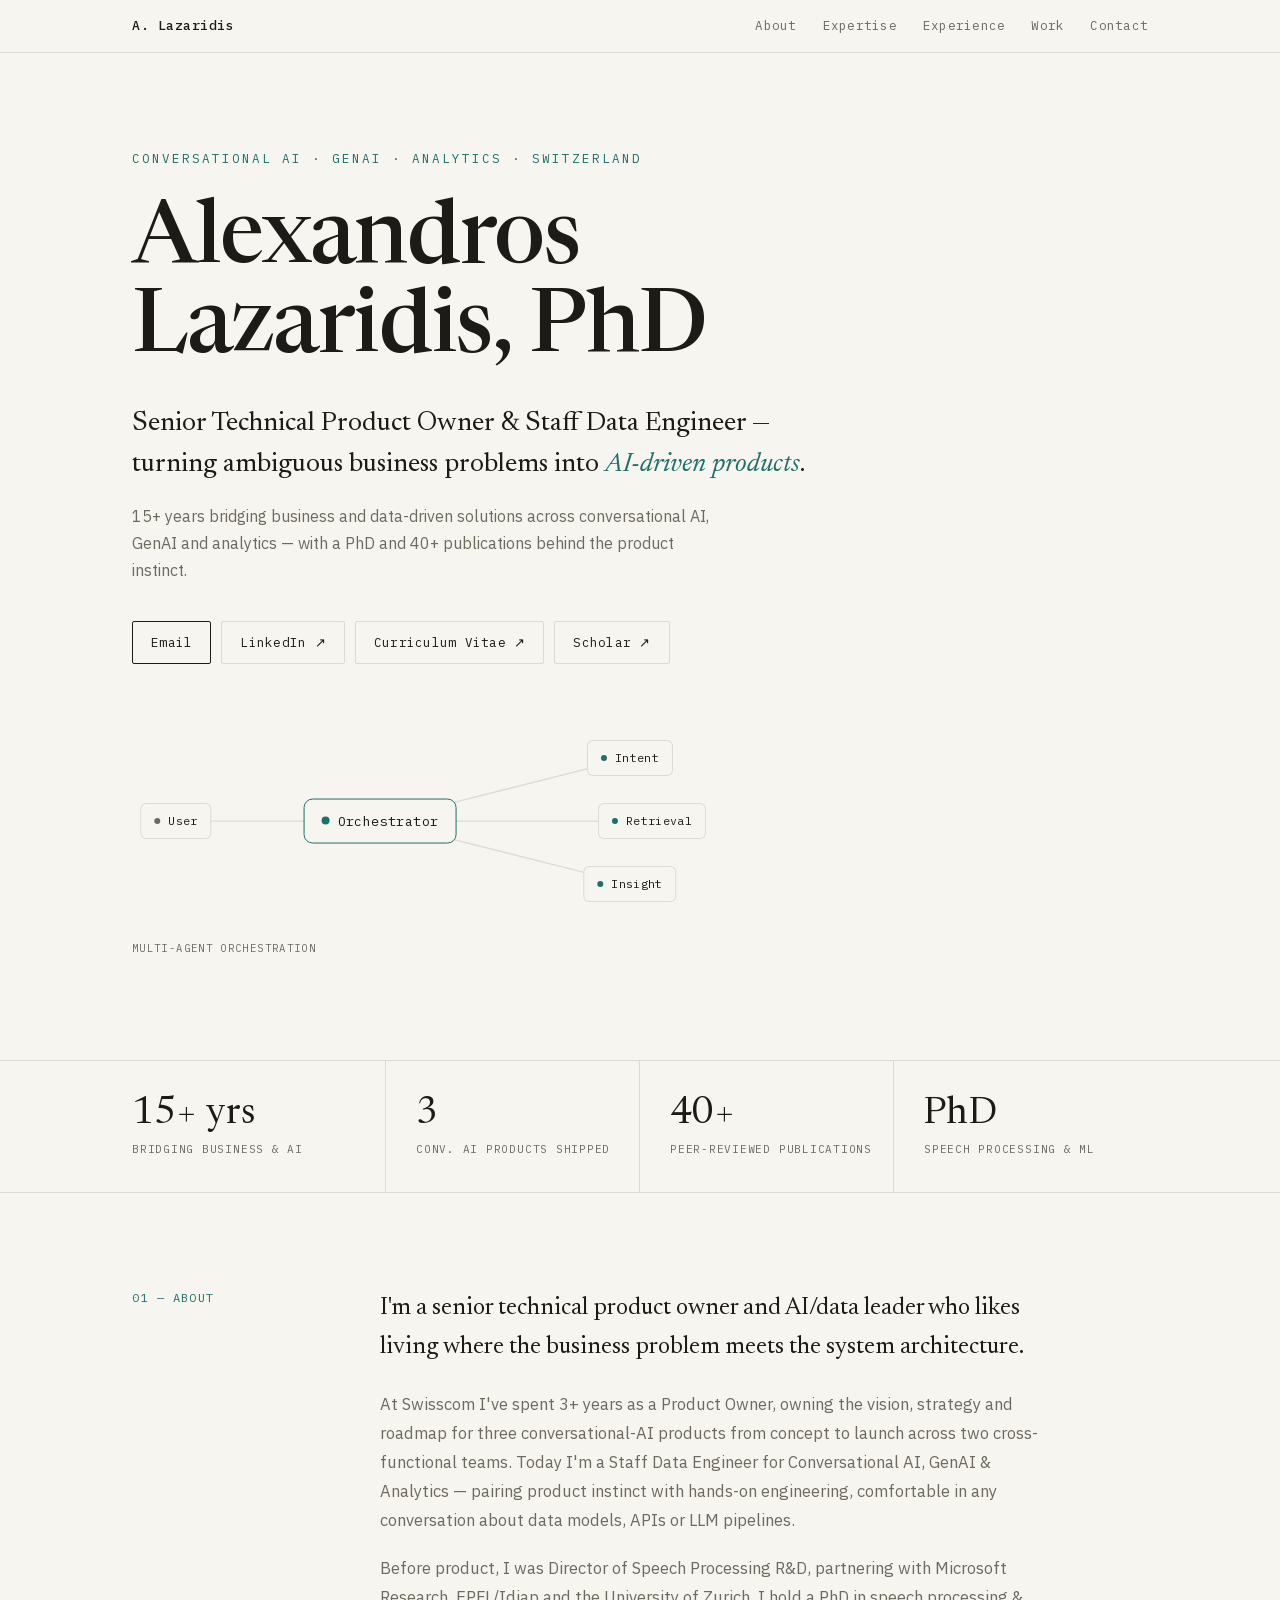
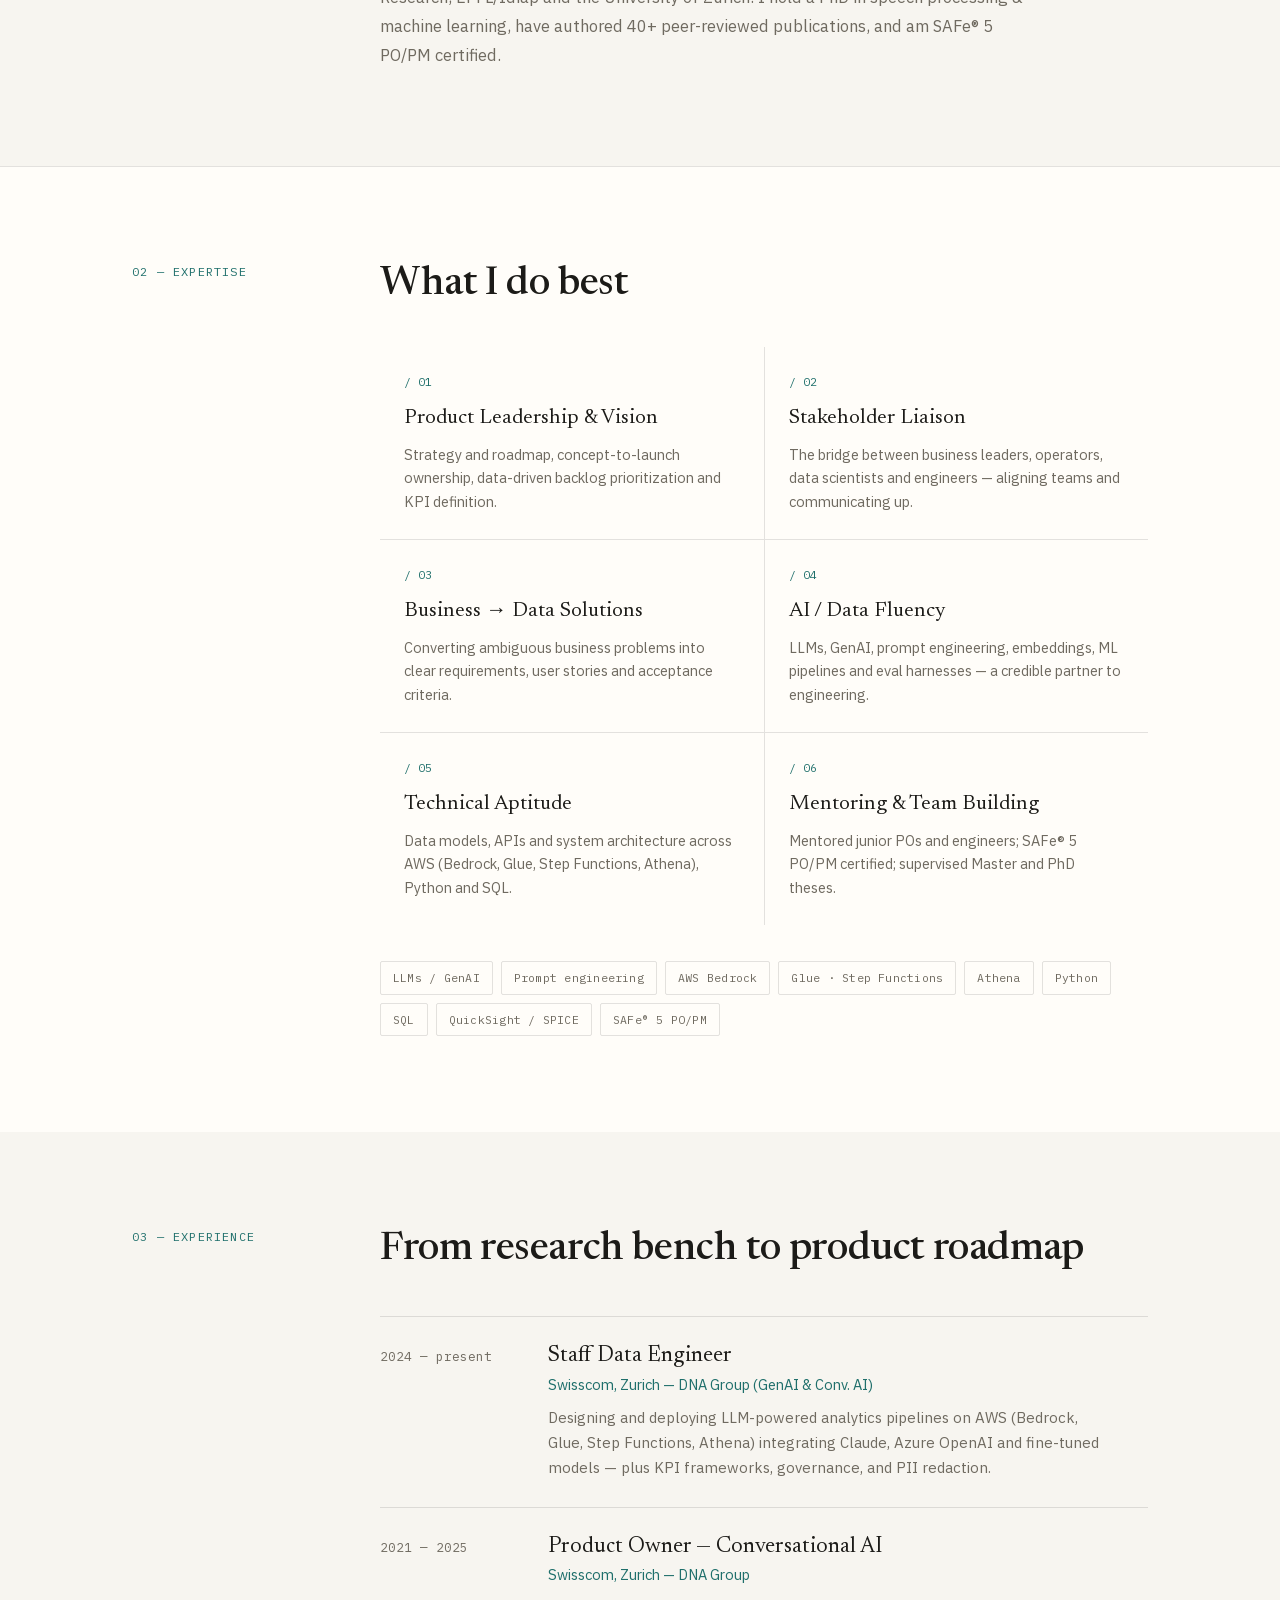
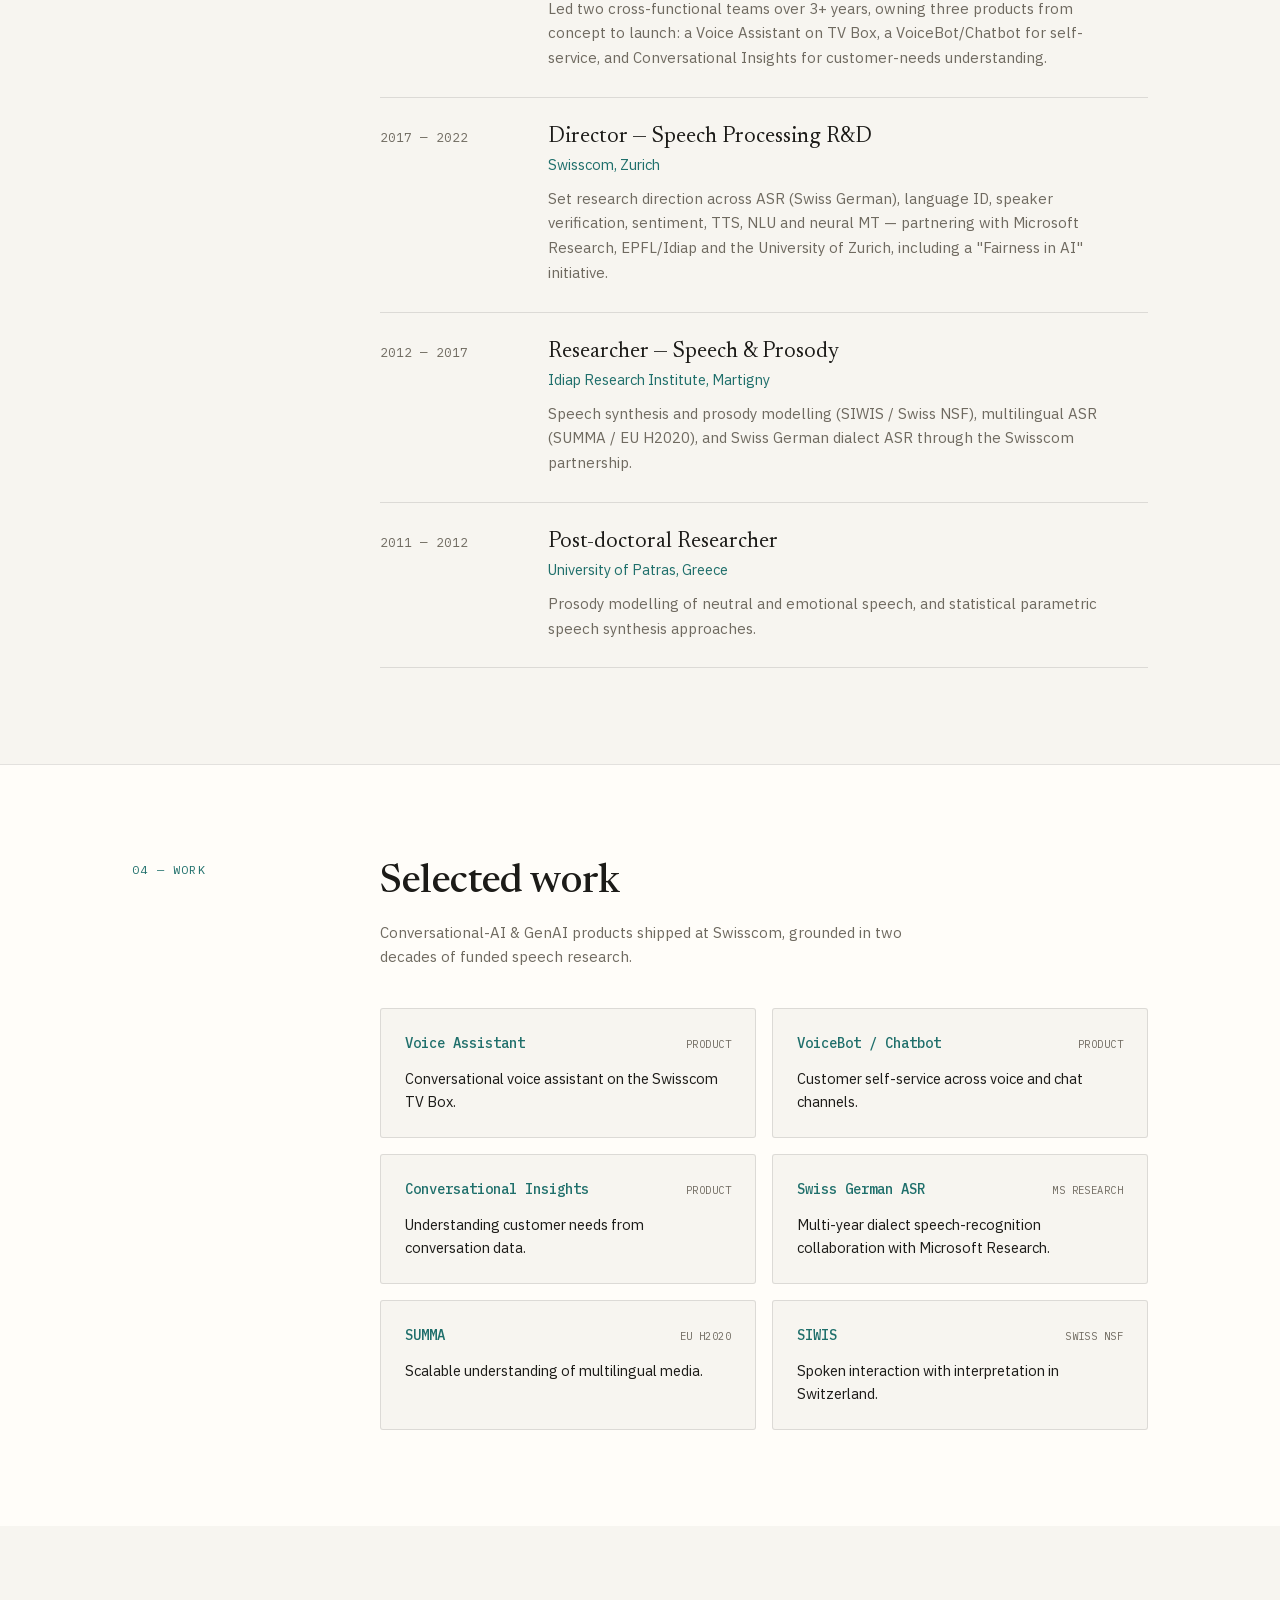
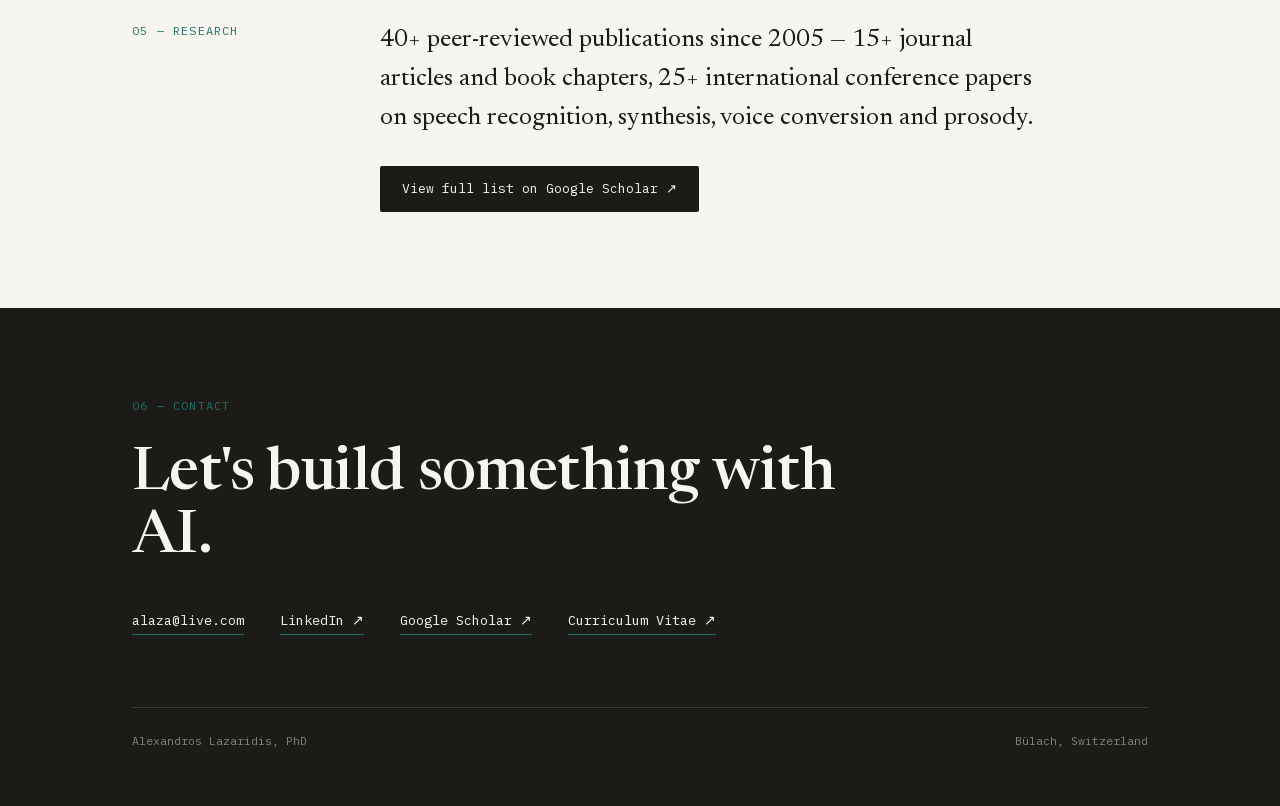
==== index.html @ c79d6fee "mobile version" ====
<!DOCTYPE html>
<html>
<head>
  <meta charset="utf-8">
  <title>Alexandros Lazaridis, PhD</title>
  <style>
    * { margin: 0; padding: 0; box-sizing: border-box; }
    body { background: #f7f5f0; display: flex; align-items: center; justify-content: center; min-height: 100vh; font-family: -apple-system, BlinkMacSystemFont, sans-serif; }
    #__bundler_loading { position: fixed; bottom: 20px; right: 20px; font: 13px/1.4 -apple-system, BlinkMacSystemFont, sans-serif; color: #666; background: #fff; padding: 8px 14px; border-radius: 8px; box-shadow: 0 1px 4px rgba(0,0,0,0.12); z-index: 10000; }
    #__bundler_thumbnail { position: fixed; inset: 0; width: 100%; height: 100%; display: flex; align-items: center; justify-content: center; background: #f7f5f0; z-index: 9999; }
    #__bundler_thumbnail svg { width: 100%; height: 100%; object-fit: contain; }
    #__bundler_placeholder { color: #999; font-size: 14px; }
  </style>
  <noscript>
    <style>#__bundler_loading { display: none; }</style>
    <div style="position:fixed;bottom:12px;left:12px;font:13px/1.4 -apple-system,BlinkMacSystemFont,sans-serif;color:#999;background:rgba(255,255,255,0.9);padding:6px 12px;border-radius:6px;box-shadow:0 1px 4px rgba(0,0,0,0.08);z-index:10000;">
      This page requires JavaScript to display.
    </div>
  </noscript>
</head>
<body>
  <div id="__bundler_thumbnail">
  <svg viewBox="0 0 1200 800" xmlns="http://www.w3.org/2000/svg">
    <rect width="1200" height="800" fill="#f7f5f0"></rect>
    <g stroke="#1f6f6b" stroke-width="6">
      <line x1="600" y1="400" x2="340" y2="400"></line>
      <line x1="600" y1="400" x2="860" y2="250"></line>
      <line x1="600" y1="400" x2="900" y2="400"></line>
      <line x1="600" y1="400" x2="860" y2="550"></line>
    </g>
    <circle cx="340" cy="400" r="26" fill="#6f6a60"></circle>
    <circle cx="860" cy="250" r="26" fill="#1f6f6b"></circle>
    <circle cx="900" cy="400" r="26" fill="#1f6f6b"></circle>
    <circle cx="860" cy="550" r="26" fill="#1f6f6b"></circle>
    <circle cx="600" cy="400" r="54" fill="#1f6f6b"></circle>
    <text x="600" y="700" font-family="Georgia, serif" font-size="86" fill="#1c1b18" text-anchor="middle">AL</text>
  </svg>
</div>
  <div id="__bundler_loading">Unpacking...</div>

  <script>
    
document.addEventListener('DOMContentLoaded', async function() {
  const loading = document.getElementById('__bundler_loading');
  function setStatus(msg) { if (loading) loading.textContent = msg; }

  // Error sink persists across replaceWith since it's on window, not the DOM.
  window.addEventListener('error', function(e) {
    var p = document.body || document.documentElement;
    var d = document.getElementById('__bundler_err') || p.appendChild(document.createElement('div'));
    d.id = '__bundler_err';
    d.style.cssText = 'position:fixed;bottom:12px;left:12px;right:12px;font:12px/1.4 ui-monospace,monospace;background:#2a1215;color:#ff8a80;padding:10px 14px;border-radius:8px;border:1px solid #5c2b2e;z-index:99999;white-space:pre-wrap;max-height:40vh;overflow:auto';
    d.textContent = (d.textContent ? d.textContent + String.fromCharCode(10) : '') +
      '[bundle] ' + (e.message || e.type) +
      (e.filename ? ' (' + e.filename.slice(0, 60) + ':' + e.lineno + ')' : '');
  }, true);

  try {
    const manifestEl = document.querySelector('script[type="__bundler/manifest"]');
    const templateEl = document.querySelector('script[type="__bundler/template"]');
    if (!manifestEl || !templateEl) {
      setStatus('Error: missing bundle data');
      console.error('[bundler] Missing script tags — manifestEl:', !!manifestEl, 'templateEl:', !!templateEl);
      return;
    }

    const manifest = JSON.parse(manifestEl.textContent);
    let template = JSON.parse(templateEl.textContent);

    const uuids = Object.keys(manifest);
    setStatus('Unpacking ' + uuids.length + ' assets...');

    const blobUrls = {};
    await Promise.all(uuids.map(async (uuid) => {
      const entry = manifest[uuid];
      try {
        const binaryStr = atob(entry.data);
        const bytes = new Uint8Array(binaryStr.length);
        for (let i = 0; i < binaryStr.length; i++) bytes[i] = binaryStr.charCodeAt(i);

        let finalBytes = bytes;
        if (entry.compressed) {
          if (typeof DecompressionStream !== 'undefined') {
            const ds = new DecompressionStream('gzip');
            const writer = ds.writable.getWriter();
            const reader = ds.readable.getReader();
            writer.write(bytes);
            writer.close();
            const chunks = [];
            let totalLen = 0;
            while (true) {
              const { done, value } = await reader.read();
              if (done) break;
              chunks.push(value);
              totalLen += value.length;
            }
            finalBytes = new Uint8Array(totalLen);
            let offset = 0;
            for (const chunk of chunks) { finalBytes.set(chunk, offset); offset += chunk.length; }
          } else {
            console.warn('DecompressionStream not available, asset ' + uuid + ' may not render');
          }
        }

        blobUrls[uuid] = URL.createObjectURL(new Blob([finalBytes], { type: entry.mime }));
      } catch (err) {
        console.error('Failed to decode asset ' + uuid + ':', err);
        blobUrls[uuid] = URL.createObjectURL(new Blob([], { type: entry.mime }));
      }
    }));

    const extResEl = document.querySelector('script[type="__bundler/ext_resources"]');
    const extResources = extResEl ? JSON.parse(extResEl.textContent) : [];
    const resourceMap = {};
    for (const entry of extResources) {
      if (blobUrls[entry.uuid]) resourceMap[entry.id] = blobUrls[entry.uuid];
    }

    setStatus('Rendering...');
    for (const uuid of uuids) template = template.split(uuid).join(blobUrls[uuid]);

    // Strip integrity + crossorigin — blob URLs from a file:// document inherit
    // a null origin, so crossorigin forces a CORS fetch that SRI then rejects.
    // The manifest bytes are ours; SRI protects against CDN compromise, not this.
    template = template.replace(/\s+integrity="[^"]*"/gi, '').replace(/\s+crossorigin="[^"]*"/gi, '');

    const resourceScript = '<script>window.__resources = ' +
      JSON.stringify(resourceMap).split('</' + 'script>').join('<\\/' + 'script>') +
      ';</' + 'script>';
    // Inject after <head> so the DOCTYPE stays first; prepending the script
    // would push the parser into quirks mode. DOMParser always emits a <head>
    // (synthesizing one if the source HTML omitted it) but may carry
    // attributes through, so match the full opening tag. slice() rather than
    // replace() keeps us clear of $-pattern substitution in resourceScript.
    const headOpen = template.match(/<head[^>]*>/i);
    if (headOpen) {
      const i = headOpen.index + headOpen[0].length;
      template = template.slice(0, i) + resourceScript + template.slice(i);
    }

    // Parse the template and swap the root element. Scripts inserted via
    // DOMParser/replaceWith are inert per spec — re-create each with
    // createElement so they execute, awaiting onload for src scripts to
    // preserve ordering (React before ReactDOM before Babel before text/babel).
    const doc = new DOMParser().parseFromString(template, 'text/html');
    document.documentElement.replaceWith(doc.documentElement);
    const dead = Array.from(document.scripts);
    for (const old of dead) {
      const s = document.createElement('script');
      for (const a of old.attributes) s.setAttribute(a.name, a.value);
      s.textContent = old.textContent;
      // text/babel scripts with a src: fetch and inline. transformScriptTags
      // does XHR against the src, but blob:null/ from a file:// origin is
      // silently dropped. Inlining makes it a plain inline babel script,
      // which transformScriptTags handles unconditionally.
      if ((s.type === 'text/babel' || s.type === 'text/jsx') && s.src) {
        const r = await fetch(s.src);
        s.textContent = await r.text();
        s.removeAttribute('src');
      }
      const p = s.src ? new Promise(function(r) { s.onload = s.onerror = r; }) : null;
      old.replaceWith(s);
      if (p) await p;
    }
    // Babel standalone auto-transforms type=text/babel on DOMContentLoaded,
    // which fired before we swapped the document. Trigger manually if present.
    if (window.Babel && typeof window.Babel.transformScriptTags === 'function') {
      window.Babel.transformScriptTags();
    }
  } catch (err) {
    setStatus('Error unpacking: ' + err.message);
    console.error('Bundle unpack error:', err);
  }
});

  </script>

  <script type="__bundler/manifest">
{"d9ed7f59-310d-434a-800e-20e61e9903c2":{"mime":"font/woff2","compressed":false,"data":"d09GMgABAAAAABD8AA4AAAAAJagAABCkAAEAAAAAAAAAAAAAAAAAAAAAAAAAAAAAGhYbHhwuBmAAglAREAqzYKkdC4FcAAE2AiQDgzQEIAWDOgeHaxuRHgXs2COwcQCbmJ8D8H+1YE6Ytxm8hmcytk2L2Zamg5Qx2PlMg7S+EGf+YUxHdjARCS+51005MkKSWR6CY/67W7SNkyaSP9I+FlW4NWmDli5+nt/mnwcXi1QRoxALC1GJlhb6AY+0m+kq0u136tK/Hx3ut6v8X7vKtD9vu4PRiTWgrl6Cp0yGCrjRziWRJ55wqpml8vyLpzjTNPn4jWblNO8km+xK8xQHu8jlayHkTSWa0ljpPIAFsOR/10o7fycpp8wHwtRvr2BkjaiazSxlMtk9AJoDgjYFcsC2NYZRAaACQNXnK5xk3YbMUxJ1qKnzNdQOc9V2p8pSgaQ/ZkUBoAmr8gkYYEC+WaAOWfuoMOPtICAOEACrewAcrBycDB+edrogOgDsu9axIWADJDZWJIVsRwHIjVFmYD/vNJpShfiMJ1Ep8RQSGR4OB20AgEuzu+bkYudA7wFhd/8BRQxLfgDbB0hEmgJ6pKDA2ptjpR/[base64]/M+mEqsxQpyBL5uCIBNgs9o6GiGPRcnnp0wRBSNzvpRbnC9lQ1h72P2ykVJHB8WpXTQROzu54Ge/[base64]/m7SXiKBvdtPdKHvnwGFekVoZumw16WXUrcxR4AXC58xpQzv/KPWzLfaFUl0BW7gzdwagKo4pPK1qYKDGFZXCwPLWNCT+/gpqiI9y19x2FjemMzo0HMFTg44Pso555D9LkP9Fy8kdTckdM9iANVZ4j7NcpZzrqwfHaDIhYRWNoNUQsfO0Q4P+QWo1tqrB0dPhlpaGPZtH25Dw9WZxewsdQiZzq/jDQeIe0WS0NNkRfTnudvOnoFPNPQLDlG3FfH1Uxe/wPE7zr3A2fCNGyTc7A//KX3dzygtQasSFUwyUyQcvEyQZCJC7gn8NxTHyYyXAyI7zq4b24jkjqn86s9axQIjzPOdfIxOdmLlaeI/Xm9sPIlDmrtT4GJkRi+pxCfmWz2SZSSYrFDfMC8x8ykZLg4pd/WvRB/rAVTDvUFDYG3j2D5VtZEfAT7c8No4bo65RluhrfHxZscxD4yjeUMKrXGhIQGNhJyTip3qL6q176hlYaMWvUNG3powhEuQMxlviv16imXf8nQpAl6sWfO3qvDT0MTFTg0Gujn+b2jYtekqCUjqymZBYF1y/YAYtLp1JHlZHnGV2jFmLxgSlte+h1hv94pd+H6j7iuZG9XQ7IXFEIrtdDduPRp2dlcgVKy0BjDyEu55NOw+7BdmKNASTfmmGxHYZf7tQocjc0Kg9npDhJJiVnEULo4N1MfNc0oQx1p3i7KR6c0+xMVO9Nnmlx8nYGk76i4SPv7uoe/ovurO4tDTaN8qJ3RPwX+UyA4Vmq671NPuslh7n+FCN/[base64]/vwqGMKgkUqsy5bRp1bjvXYlOCG9+u1uS21RAbDR43YSOIz9A4aPiYjN8bW4N/ejDbYZwv3/LBDW/gC8d5dMbCT4rXrwwNfjY5fDzxLfGt+HsQmXrSGvnLZXVdjliBMDwpetLw9GknUEbV1guV9ZlrAv7Mta7FphY3fq0/kLlmd7WW0u31LEIcFbH89dtLj8H8oqiYRWwcSEn/P9TS/gJxFAWOUm8TrkISVFIrbZnCTD0/88FlTbod2wLkPN3wor4kyeeyInP2z9onuoolZebUrNPFnKUNrbrdIqXgPnnyuVSFrlZV4uAd5G0bFsJmqtxqt7kirmCt2HB/UdFjH2vnPODEciq+oJAVWl6xyz13XEJKrxOGK5P/7WHiB+c+3l6YW2NVmshf6yX0NOHi51MIkfQNAbPkjvA+QZXRwjvHs9hy4FyKq5Z2SsM+HRIsFIX7zc4TXE+mgvTN/c93Jd6bdJkenj1sOnzzYdP1nCVdw2tHrHhGOdvyRCz/4P+ClMnN4m9NXE5gPFJvaKpSNmSsJh4fO73MUjphTyTECbIEMX2q7BMQMxPSzuCyt6+Oo9BHklMOzZehr2xfhWq/[base64]/nFP29hsYDr+DyUDe5JooX+FiWrBJ+CRxI2Wnp44QucyMY6/jCpcGiBJfBL+InxX9dmqeCxJMqjZmqpxp+t5jTUvk68LqTr49r4FVrqrUZiioDKSW+auamjv7Ozo79p/z5L9W65SL672szyjXinvLD/+0HN4B9RI+++ac30DzjoVxE/5Va0GgkDKXuzzMarP5luy0TbvKoU46IOngCYAu8s0AU3vn0K1ko+NMPFeC0KVr2d92hs9gVjV1rBbXi+4Xnjy8ba+YD32zJpbY8NzeAI/3Jo4xe+Jefjd7NR9fMXfDu0H1rh2z8k5BKSuZq5/NWSAfNeSTjYr1w7FEZFRn9N5CH+uAYmzu41/v5ly3IfNjZ94fPhf3xl23qoS8K+Yy0zOPjI+JezX+Ln/B9aNzfMzGZB/JZ54UuK8YVz+MwLM7utuJjSGA/X7zhAaS1Ij2+idm0baTzDSrO/UGpv1BGzX2jLhPld4RJeiFcSnlsgMlTK16pdtV+stAI6T/ZY33L/gB4H/emeJ7+Jw1VFYL7Cg2Qe3/yGs5SpOy3OAbUfKf2OgYZTt7e94v/QCrMN/1DOmHJkkU7ntEk48BeF/c2aBk3gyWP1+qFGtF2zfbc6czv4bnu2la6z1vz0uvZ1nMDbtTAbua81s04Xiiml0qEyr8dcPyLb+clC80P9xBKo0naoDRqvxrCpgCEEw9tRedb+gx0uxZtj23WMfB79vYONCZud8HPeeUr/pUUaYooQLdpVE16dTPo6iUJ8nxZ+y/ODE95Qy8glZAf1Byu3SIYuTfrxzk6Pp/10aw3xhs5am/NxTOelylkTjo9MWC+LOtfJNjWfQX7XSCHej/W8PXeT/WtW01+dGgJmvepbanU/SrdExKj9BycIJwnRiyKm9eQooX5RTbyQJKRL0l891hmxSFivKfccZMYN0HtePP7U4snlQlN6JuedOu7a+Yxprg9f0hvtxZf4uNOM+WvruJPn9i8mtjiBJfFtrt+HmvYFNjf80v65vxlfG9iM/Jt9axu+IJ7JtMELzHqTKQsN1Aq1b9dQQV8s/OadxqnUzijcu+094v6THFLVN3MqxH836R/+KWPDbkPrrlV3TW/SQ/A1dPu7nf3LXuHYl2ZMg/[base64]/Hyr7eDkAa6vLpKJ9Wh92ANTHmcfKwFJyVgekQqMnB5SRF/Pqn2oGcSPxaR2Mk3OmSVmJV778TaNPax0JgIP4E5YEJA9KW2bcJv3ap6OX5/Ylli79HsUeJ9yUCIvLAYkFNECCAOP3sngTxIdrOc4rltbj+pNpgKtD2l5XDlZdcya8tN/zEsfVbYqKAUAo82XDMbhcj1dV342mNDNVv7h48gzgU0W+B/jekTV59/[base64]/BhAAgZ8HEAGmYMBCEqNBFCAIxIQA0VEjAELXBm7x41QqCw9R7uo3hwb+/[base64]/D1n7ATgQEhYQjY5Ew7JCr2FbBwz8mnP/Gh3qr54qXEcIFiQHzfoOWSLEhJ2yoyFNsyAkSNlRkCD8kJAgJGUMT1ciDTRwOBe6olYSIRKEh+TC5ZZBFGSUUJAudOB1dDp0oICfC6ijw+coWODAiIMMISbBQQB3VjwcrWhIuICEmiyhJNAaByS0j1CYYsePEiwEjXoyYsWLHjjPJoe0f8DIEn/+Nog7+T+v0z9Bbl97R2/n3X+mY0MT3jvrdrdHxwYHW8TGsxBQ1mq9614lzCfVwGAAAAA=="},"de267500-4a01-47c5-bea1-df0e9dc7de7a":{"mime":"font/woff2","compressed":false,"data":"d09GMgABAAAAABVkAA4AAAAALuQAABUMAAEAAAAAAAAAAAAAAAAAAAAAAAAAAAAAGl4bgSAcLgZgAIFgERAKwhy0BwuCHgABNgIkA4Q4BCAFgzoHiUobuCVFRoaNA0CC3ylFVHE+Avx/SKCHCHtas1fIcskMHmKsmOTQTd4wxeiRLqySnGa//8K8TIjOJmqdv+5eDv80NhHuUrvkMyMkmf2BtvnvAgtULLQJCxsRMFFJOfKAAxvaxFy2rrJkP/RHp/uZc/A8eXt/7QqSKMqoEgi6JA0owEACw6no9hRLtw4xvzgv/M+1f+8NmHOSedZ2qmizWfhtytvpE7K4NqkFJAssFFGR523mIUwVroiUm/78ogkgADg5V6U2mXPEJAwAPTmzSPhpCqEbaZZMTfnrC0hKwfj931pqd+4nV94Au7yoXBUJBeTrzCzQzG5gN0BwUNi70F4RVVyZnidgV4kobF36fIWxlYHn+7FvomfnnW2mUVPZGLeJ3f/3rkpSA6JZIgUaJTCdIVVCIvSIrTE8pNBVbv0/[base64]/GZWkpcoD7cIBPE4zcVvzqx5kvWq4PhL6fWQ0eTP3/o3bkU2uIL4NZxJ43l9IzHt4XBGbEqGWGzLLQYkssNdc8y80x23yLOLkM6OTWo0+/AB+/QV4eXXoNc1igGwITIQoTrYVsAABsBgDIQoVGvgFjBEAsa5xxKb4aSBaPFCkzsCRDJOrCc1uIy0Ajy0Bw4ci/[base64]/Rzqh06JuHpWY1+91sjfQDDa2QBpf7nkOQGzM9CKxOr9Hf5HM9VUIaIgxv4Zz+9npMNmj9QlsohxozY3iL2fCrFxA49GuZvzjqag/nf6qe0tWAmg64oP2khUZDCYk+aHQXMMTpPNP28YVfxrmicj/GkCkazI3bpk80WjzAylerh/vH6Xxcmo6KrN8WeVnvTzd4kHkq11B6lMrFjttFc8+UmDO7EX2Prtty56pR64RQ5qlei0udUXjgFAYWNYoWIYXWVTEM9myEzK2iUNk47JSudCnWRl03+/0dwdkzBQKWjnQ1WsTIRwnyfhtLMPA00dKBSg+NAkfZus2EVHKer5l0rs4dwkIXxTBBxGJGzrNhQKuSOGbFy90qRo+1sRLyOxwplu2/WYdNlOzv/2a6ivp5/3ubbu9A8d6e1x4IunaWftEx2+j84+ChG9nYqxTzZMHLH5ZKraiB/3mOIz0dpgluadGIQ3BT1alSekiIdxAIb1gCnsDOg/[base64]/5A1JbMYjVhY6PRMUaiyK7iE3q2ENBoUagqehxSbBUTwNv+EopVwo8WoYhQV7iQsbAUWobYZSYiwzj4dFlgrePLOutGZOIpvDWpw0+pvXhs7b/1CFiINSHK75OLFisqcwK1GYZi7G3RrNnjdPzxi34bTMqK4L5huGEU1TZE+v7mUQYikzi6CPhNEh68QEaXwQU9XskPnDU1LQkNO7y9nlggHzDYFB06Jqc/fE0RhnnjncNA4KS6XjtY2YYAaZsMOWQUJnDOKHD+VRLgR6NXwituik0Cp9CTA1MDyNf9YWtikaPZvNuS8SoaQVpF7rbvkgx8Q8T2l5R3+PqLYTpfwybvOhoPwZRMVn/K8lOY8E0/EdW+yCh3r9SOkp3xrB7iKb4UEp4QwVt3Hac5YVfG9nXXm4w5WU4+3N10w+n/m4IRy6eL3G1v5GonLHpUV5QoxC/EIXPg/y0SCACAIo4CbIMl5mi6qumqmcKWZrWexFweInjWNn/FPrHsvaaPnwseBkZNTJ0HoYyoPTKdnZiDTaNKeiFUmZIheNOZRvVdS92GGe7p3LzSLgiiSsCjmUQHJbwTErfxiLjVdpyaCsAxZF5WyNG0wXU4bobyUHDyRqvtyTzCG8uAyUf8HyKcKCqOTAP7tzKjnt2tbytJCnu6RCzTlxJnlDBBdfWiQ57kWvFoeRwviw9ujOo/Bz2TIFjaEVNpidVkLTY5gzWFH9T61Ixhc270jK+CW/va/dkqFR50jYpS3yRNugRpafl8RfC2eteLlzwNm3aflyxALri8UpEidX1aTP1KjTgmnqmpl0tZ5St5BtgONLUiSR92YN03xqwRcKUnqVPa9WleWVStneWrUtt1LXKaN+fbexSJDd1VrAa+EVtM7NESnKqse8LgWI6FUtufVqrkdaz4sLUdtzxSIqt1bObq/MW5rCa113upzR3dEZb5/c/D533roeXjifzmvSqEA3J/sRFpP1SDb6R/Hy4OKgMmrysvIu+Ff9p8SUVrtIIqt9Lz67/[base64]/Wuzv6p/[base64]/4UhmdX2j6tIDAp7p/Dhie9djj/jYYQgGFlaE+Yl7ggYooje2C2rb09fYbeljHGu9sSxtzGZPX3OqBk3h1nYmJR4VMW3tWwtP6WyiUTGTskNb8KHb3+t04n/CfZ4/clZ8slxUflJ8FgrojnlK/9TKtvIGvUnVULG3iW5g8JXZ2zO4riXufmq0knf8aXOZrElXW1e2nmBoGXxV9rFMnnvpANiGR6iR+0QeAQ1Oy/r2PbhjT/P6ji+979ic5Jh9I27baB3reJeCz1oCt24GAjdvcVuCy4QduWiYS0nYRjZnZBbpijKHFn32rWjt5urXqsHjktXL1KR6X/2+q/[base64]/5uAtr0se0de/1/[base64]/57jxy26f+mSXBhu1X05F+TntjjjylfUj52w1MSrjjvYZ6YG/9owsGytrKDCY/aEQx9OTNreia222TCbzgznZX5Mor9rf27arUZ7eaH4np8g6Hw6yGcnPx1krTs7cO+H2iPqbMqKbuRvE1eEXRK67RZnFdInAQxpn1i/In3GfAfIP4jvOimJyWvqeHo47uV39zbbmxvNhhbbaYv3zkl2fxCPq9kfGp7GXmvuZY9e6BKP6V7vHVtsMR9lP31q8BdU/By7mcRs3ao+L+U17ydCnPlDC9OmAKMaHQr3GerZWWSB0JU86I/g9X0vJu7WU6EcH2nxbUfulElq3XHjjz+MweSeiwW/J0Dz+TLWNGWi2WOsouWaBbZ/wGFoqaYun1HiH9h1Gq0rZRpGiefXaJezVzOqbQ9vrEkm8/mZ5dsBGpiPSF59aLD1+/3+/odMKMR7qwWVe8UnmfCqolxomKEgmhN3aslzx14WT1i+9Swe+9uQ8qO8KPrjxQ+y/oRUKnKL7VbI+aF0OMYTflrkEAtrRUqkUWkaqswa5EXX2/aseqEn+ZZIpp9UlW9BVLo9tkqaorw9anMMmlShapR6yE6xkeTBPJqeQ1RMGta1FNpHBz0UoTOuJb2pW3ewvxSjv6dlkwwTVCu6OdpGQVk8MCXv0aiRTsqWlcnoB/E06hPUlqflxENWW+E9f++qJ6Cm8NPLQ0w9iX3Ziu6lMIcNqHwxyR6Irf0TPUFKbBMXA9SI1EjFKzX9PBa77Pa1jfxh9DcwQUa+5etl+Z8NZZRB0jdm/bSKn2qr6bGMcd6t2+2UW1PNhdHN5c+aUdIY7jCobFoCBZh2Qa/HgtSI/+P4GPUfWqAC/G082p6Yb0tU8rqaHiGekYQLY/w8Esa6f93UkEKyiYsIytG3r2C/0DEe0GJX2LCf9FdB+eGjxJ/pKzyGfvuW8wKbnteirqW3bvn2GqmddgStED7BJVy4caGHjDnQhLp5erUoqSXVqnUrNe5NrNX6rfEt8xeUWXjvp61UhW8yCoq8ypfuWTiyhV8QLCEXvY/X5OwDPEapZagRWREnAmL+E2N6aWlsvQCU8LG4ZGEDRzrA5RoWNHaKKPssoz00kazrv9ikKdpNJ//+b/ZtHa81WNt9/U5/gxSxUsHvqq6lNkwNnxEuLOaW71TeATGsIKNxGu8SfKToq1EfKb4LPoTo0eOyMrf8MVowr3KdQ/v1ZisNqPRajetfiJAaKNGEix3QuMnabF7ZWU0fgGfVlb69Oyw+vsn3tfyb37/xH2tj+vAmHS8fvxJzEw8b/oUB47iBJcl66c64fA5+OmNxMYzcG3Vf1Nrz6LJ5Yke+uTKH1ZN1Ow2fDrgjnagLlWcQG34rIj7+acIovHxrV5GstJX0mcT9s+5RZ9tSLCJmPPeQDA83LIm4lLcwEu8LmYOnSjj7Yj1hp1acyA+hel11uNmmMUZdQec13ZAZEnJ4WLnzmFyDojE/XLG5b1FHcbth6nqSHjtatz1BvXGVQJhN8bNIwhe322AmbZ3ZKpyWXXmek0rNXKU2EkcfYXWvTDNbw94E/tH7oZteFX5N9Q3UkeAV3rZ+xJjEvex0QUPlBwIhJpK6pyGB8FvHywuoBKKLBUPlt1tYuX3nviVwfj1BMd6/99d9gAYvyc2FfFbKf3G9v14PGhCwwABDNGi8yC3SQ+rZ0ppRB2NTIADA+gQDTGUKQ+qwesAEiEOkoAFsZBCUyWBY65MpIE22SoUVkDu4FUzkA8rdYbGLoAoFIY9IoNwAMJpeh00muPpAMzl1tJoGNNVyQXQNHj89/nJHkIyjeeDeDoGTMJDMsDKh28DoPJYR2m8eRza9XuByzgAa+iP8lAmKDiIpJecAPkXq4M14gxVoRlB5cARP85GcZAC2LTDHqlBg9ACmzYiWslh7DwoI9EkX68K/REHfQbaZEKdI41UGjItV8d1WabrNpNmdfStx3ToByipNqfTJgY8wfDoa8c89Ad87y3o9HXk2VwL9yQP0K+8c0THbum6iB8vBTJDRr5R/Gshdh5KQn+UhT4D1A+6ZmF6z1I91K79JT4rGMIo0WhHBwQA6qkHcZGnnabui4jEpgH4uM6GQAA+3VZPWK3FnQFEQgEAIOAHauvoUdHyTOn7L1ebS0scRE4dTigU9GVnfTrLkSKGTQtq2iCh0KLMqjpKSCWNIrj0IUdFP+OwUJCFNJ05++VTk5F/69YVNWKKUwqQKXlPOs5QUgklbGy0sJoY2kDhf0smaKkEqtLKj5pUijMtQVKnIKNwOrI2k5/jScW3VJ9BkSDORh7c3/b5JbnZ1bahKOT2b5sUE0cJVim0GQXsJsS9H64BobfKpw04BgC8BflHsDn/wKlXWGxVsbKDCF3Ueo3s/W3+m0Ck+WwCFeONCUyV/RO4QsMTNCxtE2HyiCLGrgB6zH6PDKtRdjOL1+gPVGO2d5eaFQEeQyvRXfN7Jmp6BDkDUoDffIaIwflnJSz8us0R4DbKzm+0lZn8KodQqQr5Vc5xlXOcjDMns1p7/B61236/[base64]/wGyBfOcM9gpF8tPjcY8WnAncwBVV0w3T4XS5LY/tLa/dUVRNN0yH0+W2PLa3vHZBUTXdMB1Ol9vy2N7y2hVF1XTDdDhdbstje8vL2Nb2krIkKbrtcbnLXSlZw2c6nKlQagWdCiIiItJGEYiIiJxRUZ7/p16l9BcXzT5/bsjP1+v/J9JVSv/i9lu3d85sP/n+v52z4ZtY0YqzbFb+iC3AN2gAAA=="},"37b1e347-c5ce-4e85-be5e-2a28dd5e441c":{"mime":"font/woff2","compressed":false,"data":"d09GMgABAAAAAA+gAA4AAAAAL4AAAA9IAAEAAAAAAAAAAAAAAAAAAAAAAAAAAAAAGlIbgnocgVoGYACDDBEQCrogr2ULglAAATYCJAOFHAQgBYM6B40mG/wnRUZtByc1kyhK5aYT/H9J4GSMU45fS1EJ3XVaTW8CzWBCbURMFHRSgj4lzF+DaSwFA4ZVrngK/vDO/Q1jR0O5mt0p7T8sLHRWDf77X9M7b36KsKrAuqyqiEHankjbslCAMtkjcquqZwZQBjnwkGXBE0yIMZEMYMioA7i4K6aE64Exb2R1o+umxMbIhpBMH3JwHbaNGI+2It5VourC3v0TeYKXp6+v53Ao8hKIRiQgEYhAUAKcGdXb/UId5MQmQjf/knYzhTawbizkfBPojWlS4dCbOVWS0/VvYdiiuVhzPNSmEiBlpFdrS7+Yl8qJR58hkfAkolZNS6q5VX+WU4DpuFNxrWNi6G+17y3V/pwcku4cUkBfJf25bMkh5OIPoEMGOGT0JsSAJsQNCDagzP//MV+3Bh3ujKiFWvCu3yL6N0VbVVpkWLR9TMAWndn3+/3S74UYkl0CoxkHRBa17fnv91v/6hggDwAgJASHhAiByMkhZmaIhQUyaBxuo01wkybhpk3D7bMf7rDDcAiQI1UZ/OgfnSXkPK5PkTyi23N4CADxMoNd/agCeCnnwLsHWRJ0B+Y6OgJgXCAbJUAysdBJSQjxsLGhCpETVIEiFBFCXBD9UdEhmBByZhZugC5b7qwgkKoJvIGbQUOGjRg1tlalo51eoezhvG3J2oa5eBODjA9PfBx8/[base64]/MGAUEWJDqOzuVO96qQWCr8HIJH36kZILAh96Z/[base64]/GhfB6enmR8xXX+9ln1uOfFPDvLjHnUF0hq/8SM2ZDN3vuvX5M5B0Z55/PbF5AOZwJpb6sg2ST1VA7Y5w0d0887r7+bOGemEa45aFNSGiA45MIdzSvX1ZtnkfrcrWsVMT8fTL3Ah152kCrt0t2X5DV6hK8vzprixZ2LgGu/fO9VU5xG2s+QeQpoJ+tZoG6UGkoyK2idYUZZPqmq8Dt782rWzkLza8gFJy8cMPLKwJy8FZSHM3c7HnyPLR68fXEkZy5VbCOVXAaoCwbKzJb3j43x0TtjefPABB++NZtjvPSS7X59ZWEJkqeGGcRbvKQddeDRPu1PmXOhRNBbklBga4s/QzrdD6UuW6CcVuBWGIztSj9JO8vEf9mlmaX0jSXRtW3qzgmdMOjquZQXpSvbq9xaDRZeySlVU3ltlUWZbZ4Vu8QYTv6J68w4xlPvvU+m7d3yOH6N3ORYodp9h4G5Tj6BuUY8PtbsBizz56YsSV6jKduoNxv1mU36BAMlNzZtfHXvsjAndObUqUibnDkjCs/affHOi7JpCw5dlMnkRiZcNGXCoCLw3K1j+HZ4cOJRbQhe0Dh3k1GfmTtJgTyDsQEMYZjQyZqzjfqSMlHPobGZlJbE0VItkEzRGn2le/NSsAbtBiz9jHmyK8PMW6ePXbhNZK9XsknYXg566XuKdVvyxGClr1zvFlRIiUpS/4/ej5clYQlY31Mc2nEI/hQ+qKGxsqOSCs3FWZn1ee0t0Yn/VvAUWZRxu4fnnwNmjaVFnpnpfnHisJJUnr4lMyVA6iFbDyeLiUizxdxoHxqywQPURQlKR+hG5aIleRI6henyJVHKpdJLXiaAsp/pYkT2z/I3S6VP/gjAyYQSf3W6d6VK7VOlSjf4x8ZQ/opUcWm8dEDgs2rDCb+YnPBER1VjauF3vDs31PswZKRPRmYa5LT73uFz+Hd8X89PRDr7nFrmg/PamxBMxhn8leniSrVKXOUCpY2jaVUqtbgyW6xWU1hAZVMveo3neeB4MWG1Bi67hRW1ZTk6VYZKqxR8L54S1uoIHXzCdcsv0c3u+SZX25Vof/8f2bCQ+5i4UeEn8mf/oBjnbq29iWu5a4XuLZic57NMv8vPyv+7KQsozfmY85qL530gmEwujVCUisYNetGEAUqbTNMm9AbR+GFJmUFTpRwq1hrD0ZdOBZ2C+hhr7B2wPhy9dTSaVrDbEhlp2e2uH32Umsxn28LyDNKMDBsA1H75k4C5/9lRXnWNOkAYDlxQ2XUfd9jzntCnB0TpzS31DbZRH6UvryfWz6hmlLnKNFXaj3Pb4gT7/uV1Oj28/7VPoNao49LirhPtfKi9qt37z3JxRj2TrktPUaeUfwVqNWj2YyeRrXrlqJRfJGvQbkC5cRs0hWCFqfWkfFeC2W7CsQidea+jNmffstYMqCnQJeuC7gz1Xzh3zr7j0J0bmRRla2xupGxU9U/syXYG+D0Vjkk9vxewo2Gdy03eh9kUoqhszfj371d/KWtaM2qFY1Ku6fGXtiph4b/6mG7c/b9nfP7g610XGutWsOcDu9mcc983dR5IcCwcfCDQCuBdg3iGx+bNiF/L7iXXg6jMeOpUpg84f3UDT454WPP/li3v2nrovBtNILhIZsmlav1TLou867mcLm/R5RT/WirXAsX/t0iXJX97c/98Yl0HnA1+JciU9dSX1/yywGb39rbbCn7ZOVzX5dVDp06leb8lEtBVN9yZrKa8vmdmJQOulaCrVv0RZbNWoo7r8LrRHszPyvh6PUA+z6DuIjfbsg4dAUZV3VIabbCytTMhk3+0WSbvtnVYaL/rBY4mQu3XQYNt8OKBlaqN5XGW2eVxokArkB2csXPEaF9hwX3bLONALRZgkuOwopj9Jekk/4p7Z43662fAS17Z1nnkGo+fObrx+v+1NI2ju2j467aP71+voVF+W3wh/d/UwwExeuZ6wYYbwluGx9adn9Fq7o1cj1q7aWm500vJJvBnM2FM+lxMCggA6DDwZ6C6YMA4EoGRx/wToVRcQyavy69X8ob85pjj6pft8hZMMZG7iAURham76NCJMeo269QnwGLU2TXSJKaYBpELqYFCQcJ0vggBXSsbAu6lDAwDfTWk2a6o2NxOr6tW2rydlLdgihkqG4i6MY3CFyun0GukhuHvk8dEF7tAvHFdGKDrTUJ0WlcKu0yd5i5P+3ffSAq7ZPJMfg/kvfkDMce1Uz4oH8IRZsqzkco/fRcdttIYdQd06jwthkaalA/hCJPIhqCuDKc1CvIsvswSZrEd5hQDO2pIxbYcay2nBUtmySyZBbcU6Zs2dWUtucsWv0W2+C15ttTPltlldur9yNT5Xy660YNe0fco4v+l/rX8Fi9/02ZjGn3R26c7q8mVo1EcmpfG3fGzHWgF7gG+pQ2WnCW05gEV96HhxR7iuDSWxGLYKtOqzxJ5iVboHfmAQtxHI5b76PduI8CSXUzP/PwR9a1wcpWn2mitPS2JWW5WxKcUESKKnNVr7Z8KoJEq3A/WiJOOpWrTGp6WxpzVkeQrosVJT0sjLqoGWv10QyyRE+0OLArh4yWe0VqxHyDiaD4ciIYslmLiLXfBnG4D8HCHGKkuIRpqvBBaohV6zUEWIJZC8ZYTmNNtAB7uiEdI0LFEz+BcgkLvRr9GoiBaAw4x0Ls5RFtyktkapRRkK6To8i/BDg0x0nvRr5EoiNaAIx6AqynD4bbC82twfIqReEnVnOrFtKsfez9MkxqZ7tnMCmCdyOUp1wn7joAA8uQcjXlso1D5n5WN/xrwovRlAN62et5K///LEa0PZoBsGAAM/LyzQFeW8//rgPS2JrsEyZlSSUlm0nDjGK2mWBKTiShKIB1xqeh0pCK7AqQ8kQbZIByvERMjNSvDqa7G2GIntpj44zJlQ5GlMDESsjKcqg5j49IYbaNDtIuW6XZh02AQr6J2aqJZmqKz9NxvolWo3loOpP8PlJdXpauV5nSejUewEsB17MdI1r/[base64]/MiGiJFDuDyuqphumZTucLrcH9CIohhMklU2jM5gsNofL4wuEIrFEKpMrlCq1RqvTG4wms8VqszucLrfHC4ZAYXAEEgWgMVgcnkAkkSlUGp3BZLE5XB5fIBSJJVKZXKHM9eVlYkfDyfer1BqtTm8wmswWq83ucLrcHq/PDyDChDIupNJGcF+QHzg3785PL0xy78ueYutgvnisP2v/RhItUWBu8pwCAXNFnUWAgnGd5wwcgps8r0DAIOA6GNi/9qfVGhxwYMquu+vjQnKYtCSyOwfNaRwEhA3AIFzlRVFV8F7EWdl7Vo5BWhIpR8UBnHjXCvj/6pe89rNyrzFg9wMYFBESGBQcHB4SuoOFsHxc568DNCx7xRGQwKDgbHGNht62wM8esz4sKDwiMDA0KDgkeD8JA/8AGhgWHnEODhPIRboUOvGdmY+Z1eaCQ4MAu6ZKWXFnd8yX79f6GSS0BWzYXa/HwWDGeyur/frXwQtEhgye+dovozHvj/5RrBQd3H1VFb1cDcLn/6BBsgsS2qKjfhXObL3WYMAW02ifmkMjGUnRuiatuFy55iceSToRL6o2IPleIqt8sxWdDCWCHafdlM4HEwJfy6Q+TmuN1FgqSGJRwVauwBa7C3EAAA=="},"8a905ce6-4848-487f-aaf7-ccab9e4b6c8a":{"mime":"font/woff2","compressed":false,"data":"[base64]/jQDDenkqI+JWP/WqVEGL44mJ98CtN8K4PffA9cTzmHdsBbSB0F+mkyCssOSYf8KJI4Yfhi/CWzN/aDPyW/aMQY9y2AhJZuF7fr//rZl9vrnhHkUsQ4gk0RyoJolI493zA7/N/0MZXAMrQRyIhShpgNRFUq96wQrM2tpY199cunR7C1cufO79+VxFv9paJ0bsbvREgQRikaSacPzz/u28/QUUWqRpxm1B4GFu1/9aK//v6aP3umvcVWSEBRbyAHuml+eAt3yAeitux16YVCxLUlFARgScY8h5maEmqzaIR4j/o7X2Mic7tzMrb+KIRq9eSSQylZRJkdgZOCfawZfVJ4gd/kljAyboNbJNtDRaolVKcJ+I/t9MX1sWD4NH6ssBERylf//4njgXEE6nsMvoz8ttH1qdGeNMhkooiVNbZkupPLouTI+MLXD9X4bJcATkXSduD6VamiFEYxr8DK7eQr3yPik4LfA22n/p7G2le7sf2AGgKlw/f4QuQEWZcm9Xa9BKRzLQ3Acky/[base64]/[base64]/JACpKd3tH43/Vvs8teBxw+Nz1yhu/gmXTV7FOs4GIKolX6/CuxiCo8gNJn7d3W7xt8nUdHFHiOocnWSR4IgDoGN+K3XgegbRLI5EoDv67DdrwfPHpCj+ADmVuCR6KXCgKF0oCpYZLgtGhGBB2KAcOEFP3/BIaTQpRGkEqGk6QzZdNlUlgYsmh65bDlceQDuAr5inmKBKxCJSKlEuViZUAppMRksALVUnpGRxtYM28SGTmn3C61SXx1bqvdUPho3VK5o/HU4oXdK7/HB5/3XuM1pJ9gBalPhhxxK/31Hho8NnlktIocRKkmLGKHbJAV+GnzxOyZ1Wunlw5vXN66EQgqqabRltMAoD7A2+AbaPgDWn5Q/hGkNwDwcnlhgqpPo0qfu6fFWVRkxNLLVAajEKLyrppZ5Bw4tMbYliDMrhIVPncV5IMVjAWKtwOV2/2Ud9vAHF2UnyZuoYXZif62ihY3jzRGYQY79vPGHi6Uu3G4l1JlY+lhrBVpS7xgyjBm4pyYxzPaog81gbIrZZJdGU8y9v2slSjrQbKD3jQPsEV/k6zNWYinSy64NSm2TQS/WE5hGXHJeFoIYyFjV1SkCpYYBHPANgPFvBB5vjH58bBcAA3ElSLFoRIHjmWJ8slruq5PK1lgZqDxPC8dZ7DVIHWK2QNA4cISWXD3B55y3+kl/fwRv9exN8O5FTj8fRV7vc+uTqyITAaZRIayVic8PVhXUyBJF16A7Rx2i0qLsnbcGjTQu+23h994QkOkJUrfxr8NQazVYnUKqdWpnXCXy/ZsqCgVmCpLetvM7H0g6d3Tb68vBcK9b5k1Vm+zemcgrsC6zzqL14HZn/6U1DmnwB7Ccz1OYY++K6UXIvvGCQ1ggbySJZq1V3O1ftnm5XGUesG1vDnIE75CurIZqd6vK1j36iI61ecZt2O5CxG8MlVUfi7weMk9zhyRgXcMHgeiCWRtUWNw8SxiREKT2gqAaU0jUG8pbtspzAVQ4XWy2rK0r0R/2jvMoBQ+eXUs52mK+zP88LxPguicM7m62m9Zjaf/[base64]/M/nzSHb86AmVnmnZx/tqntco1zwbSQA2cU3EaSQOwyo5ZmsF7+vEwiOSXRhfnv8k2IuOTCjgg8LSNh0XC6vN+HOY3HLgds6J6pW64u97KTWFS35/riHQU40Zvcmcg1fBfbe7KroLR1bvpWPtwFeVOnyaC8vZs82IgjlppPJ2ZaG0TIrgF53A32Ct+HQJVXahvFzqI7HzQalHNKjMQ6XHPFrt8sICZeHKS14f99ieuy9nW8f63VaPn0jnB6jyWb2czyHsM214S0xbyJs5AkAhlmWVYeH0cAQi7Hh7b1KYHf21nqh3CgJ/GehQmtkpP61HpuZ1g19+t7LbvJmq7m8ZvgmjEr9FN9UJkUGY0bLNBgbNMvC7QoDHj5h8OiRIg2CS/dC1v2dt67S9KHbWI4Pt1Kpm/nyesqpOiLnQ4iT9VMP93zbBnLp2uyY4K9zdALKh6tT5WXrdZZ1/xyowfro08GyrlpJq5htd4MnXqb0wNEs5S4GUbsBfSyhpnDOLF7U+jZM+Djyx6qxvlie7TZv2dkec6Q22/TdjV+iaosJdgNFrei2/BVDeZ+wo5Gwl5drRNr1q8mYGFSRwElH+MRKxyQ3xEG7GzdwdfJEo+ecpbkTbSlOLIJ2sxDuMEzwsELREpJCzfOd83+RsvHUdpC2yDdOVh0jxO5cLkweHTWhs2LRhEKwsWLdzE29rU4BmY28TXA6YjDrkZ14Ro0Y1rvUmrnAEPq8drj5jrg/Wss+vNG50hqdzqifVsVxTf53v7wIA+O9/+ivbd5rMGHdY7k8s2k8F32DClzto2Hwf1oB+WQ7jaPhIIeC1+0eAWU1HFUWUC+7Ec/dA89HWiJ3O8GbyMtk446KnbENfk+5BjDQSMIUnbntCi8NDc5AUul2qo8g9Zp37qWff1WqiJtC0hRKx2i7hqMD5q9BhQ8MQ9bPNq+x6LehzHrouHcB0a2fXhQasPDMjx37Wx82jP9H2RtJPwsdhlgr3vQrTTz38xPxu66xOXb4et4fDd7Aylhz/Pmwc9upH5UNpGrVGDsE0xJNa43GZMnbtCACMrKHZ+JFLwouL5a56c7UDVYMI80/x6mYLDoKzY5cXDimjfmevhRa0XSDu210CytidwBRJCTU+1Lc7Tchjo4/LD+lirM9haDvqhiXJ9vQgxDJeu8C9ZNLuvjNHGvPBv0DcxCLgmdDTIXeaGipOYZ/BhjjZghHpFrw/fyeWQ7F61l6JpNGl2WmjK4WmPbjcjk+NwsTmTpb5Y2LazE8IUdrStJnJxO9iIJ16CIMbrHLp5mUl/PKVGZ7FtBjSVG62wi6mRqyXWrYoERCd/TPL0sJOitL19wz6tjmN2lM+bK5K6Bf2hu37rQdLlWtnq/8NcdVt6YWsN0pX9dlJH39O4qWAY/uR0xi0zN6nW38aCDLO22iyx3IzLeGKJN9+JxT/MSfv3NRs2dW5nKx4/EqU1I7u7Jm6uxzEID8zFdCjtpM7tL1XNgMctp6Ok7T9OZ1zKZJiBARUie4oslvYMchoSUc28WhiZQn0z1bceS1rfm7f3+/do1s42qRdX1O9HW+s/gi90jB/6RDKxU//owFve7228dS606D/8+4enVqfDAfcv/uGyefR/dOUExU0dTkx9kq7TVphG1/Fjv8ULFIMxGUN1/n+H5LzPSfPXnh4lonMzj7ubP2sVIWwPzix4mW4PVZ8Kqub//ctsYv7q1oQF8sLV/X7DcZrmPl/N/mE/f5vGiGsyu0OB/GeYgDFxLe6mR/PAUw+kiMTCjkcDrVIp3RqvMbPEhjwF/s8teTgvuCwrlJnJDM0aM0qgioqdYS1UgQCRZLJkmqBiqYxplWosLKEAZ8Ur6Tlidps3M2v21m+a4eXXba1Spt4JGju7gmnLQZhJWhR4ccmT9VNaaxSysKMTHLIbfTlJ48mfBKniED9Fss4nMu6AfeAhZoGmJfhQgCI0xF8h0/tEOjbu3bsy/5qj10NWU0mWXq+ku8v2C6KZWGKyxhTWn5YwkxvAnZGQMGbYj2Mh4lrVp0F4eK88P5gcUOnRJiZP1k8/yqnhN46YGijC8yFqagodYaQWleUbMGmSVJ3gfU9s9inDoOIZdo2che9YW3zjzMdY62kkE/sdgxTVgdwDanIXHyeHoZiM4Y9eHIQjIgsrQUMvlknp1oTMEtErWKUyevE0QrUqNQXX412F6tPTB4yqFZNWqF9NoQxlqlEtVoTiKYpHp9U9EI2ktojm52syQmUJxjCu+9v131wxZNMHWXBYyOsxBtdITVm4hjdna3E8UyoP5bw1sSM23f/gqprGpAMaL1II9DvVHb5q35mmg+/U7ybxrsKWdMkvGvctw8gYBJCS4o7aZxzNzCiYv1vRZFJFao9dek8FXCVhI2/Arq8KMKrHxc6/9D3Ncss4SDYOgtlkbFKqOzFuhhqexJ387BbLuHGk/iLsC+2LsAugRDomHenp0XdpBw/18fM8l8SYMc5pgJGOtVY2VWKt6YwBp3EzkhjnPfxQH8g/MtjR2rNrFz+NOwb/0OJ4c1VNFd6MV3Mgu2+3Lvtdsi75U7YOfs+lTB1tjB7VVHdo54HxR9qjk3zCPXckMWZUOF2h48mtlTVCZ0vKxnC1IVWhXap6kpUM+xNoUrwPF9AEtA7AVbsFu1V77hZ4dIQSEZBUZPCNxMrTnPUpNDX57PqAWJkc3TWkAwezdfRj+W2qIeU0X/ha+on1c2kxjOvDGw062GiwNRr7xn44XASEI/IcXnyO33SL2W+GZqslp1MzzJYzh0tK1IYtyqHhwiYBzZyzKGy2GrOgSUjDX/qwG+/7VVRaWWDOKE233RuZvz20vlsj3BwtiN4s3AYQiuSPVZcOTMmOTjSmoIn8lUmIyYGjDl7iH1TYWlSNN4mZG0+kRimSDPEJUXN0DnoHDhq8IYBZ1FYL5oZGvPGNjq2DTUc28SkpK2ujo2tXUlL4m/CFyU7NXJOFnZTEbGTrRSUvhGzREYP/Qqerdjk789uIXck2Ed2x33i8y47OGoiuf3cXWnvxdWTLuiGST1fbFTjfDHNYE3Q3DXNZa8Hu1LxB+eBjzePwdJsHcgRLzTd63+16Tcm7J+eI3PV1JUFokjnVWr2zNCtSfTIsonzfkn7i897ow/QSzbBCqZ6qcuHHQuDUa2mfj1BVfV5LpvbHH0LU1+l/FIEjhtP/PgchhPrvLKRR5rRovHB987LMfdneSK2MWkJ1/NxArZA5TJrOU1NUATMqnGIZZ+9/UQUeubJyXgm1TMb6hyJO4vgLmAmKxcre3Moa/l93IupSwPdSZSSqKlFYWd3WZEWswuLBpZtOWQJFWIWM+P6wPiJWaVSY3FW8h4qz1kMevYqDrR/aKR0Q+nXWN80nRR3F/C58asWTaSqiaqS2ModneAm0QHTf5NyUwmx1ZAaWcclmkD2qIcip5GrMeebImrBomSLe51fh5zP3XHxWeSNpfwo/fhw5zx3wSTBqU+PSIifkPo9Qhs7kP+JyuY/4YW8h82uiQko0xykkNm8MxI8c4kfddBESRRzRLFUk2n6dIl9KC2uekqIT6kwUnW/EhJsGg2zjK9xj4s+IILLpU4yfzgX1Cu2a3bcxVO1F2L2aYoqMjUER7yZ6mCfAqktksyYkxlxQV1FZUGeO0YSYybM6pZ0JxgRUij42toi813wN8hjrEfR1jbdMJROhIpVs+YD6gBoO40laVMvFuaLrkQW3Im+jVx5ryu5pJGC5fce8d64cnSvP2Ux977WOpXu9/2w62JJmFivEGP9XLv0nOcNEU6sUsfZuCBKzj1WoaOoMU/J6KzI9K2qt02PcGV8zLyprOoLBFbKRbtw1Z8+kw+22jrcupYluTZ2t18dNUwVcJF3kef1RKvHJE6pSWRJ7uF3KEqf/zaOG/73W3SxqMoXWrkr1VGtzUgVt7IfyYxCFROn9eH5Kjt/W9nzF4oUWUpCifmKVq+imhK0JeCrfVRYiCtd4+R8N8WzLLVIse9RGXdPd+73iFIkJoUbmKubCeh7cstcFJf02w9PdGppLSaJb/eG1lDnLVQGXNcMl4v88gp7Qx89QBU7OkefHd61InP5PpIKxS5mL1bIqayCiBf2FXl93E795Y7pLYekDZiu6U6wWSjgoS6/kRu9E/0X/T5GIp7ah48iKlDzU8WkIrPpSHIm2Kmc+zkP8UC+OQuXAzbshCFMx7nmbhWlyRl1iWiFXPh+uTZ+Bz0hH03P4bkh5XlRaXVhYVl60MOcZ+vT5IuEmnoy3SbgIEtFGWWNJXwnK57tu7HBSNiqL09BIF3QmbYiXavMGQbNsyc/Fwt28EF6XcHHY+ji5QBQqDL/[base64]/bAR6lI02Zq47HK2VbO65fGbO+VPZ2yTg2mUcgUhbHbb0HFRe4rjrpB4Lr0ubvAzJJqmMUyKdMqRS3sUOsC6hc8RIaKHURTEeycqG8hl8WIv3YBHo/AbKcmcVYEt2gGS+A3a8p8hjhQXKiQKTSYplPWuSd2uZxKVd+kPjX12G71YbhzsdMSo9UX3CY9D0SFBvd70jz7gw9fK1SQMDKWMvXlLMwiECnijxOnym7W4XbvxKVTf6hJ6vTZNbwNvkOFGVswMkYhP+du7y6+ceVjtDXk6nd/ZbSqjUgLh1z12fwv/Oq+ItJbxszP8viHhbB36o+BK+54zVpb35Qv1OlNPtmiKG3SiCSfkzLjwAUZqklwLv27OqqYx28DFYmL8wsEv+YSn6lszzROpZq5YPB3LMLjsxu2xUV8P/SFF0Pf7sqcc9nTbQHNadny/Q5KFdkqkER611xfm55H7GCy3AOKGB70Z+MhTbV70mH14apG9tulvpS7DjgIDqdiwYNNrpXVzo0HT9HcXbJd+9/AFFl21cnoEzr62/oFzP/LK76dHB+Dy9MK9I6+09iel7DCEfkNSfApbixeqeUZWFq0mDIlPr2yvUP4hSPJ6LZ/1qBrfmxDvwW2ltXPaIDSFEyOhfUHkZ31Hzqpkifz5fNt4ToSSBavx1sdx92lnguDBDRz7d9cjyPzhPdRhqdldHaOKj86Ptd3Gr6z5Wi7NqzL4IILqRKqcIgZusLM6Ww0ck0L3kLj8vmkbPAZHbQOSFeGnMVF3mW1MHzkZxRdPzXFn5dWm+qsT3fnk8/vDZKpUP17DF+Jg9d65xQftF1NGZ58VY2e40MDYH1jP2htdUYHQ9/Q72r6tPAPybYpEI7k1HNT9seXrvVuTw1Gk9ntp3J7HnejmNnjvnaxkoJD0fiqzPhUXjo/GHXCdxrb/17IskrmOuUR7nEZEV/ckPTtfVxbp8DNT8CKVHKVIiaSPcq85upK8uLNPS87cidt21WyldBQYS1uqCmKzeH8XFQnZ7BFI+JR4hFxvmnnLV4jDuYUDMd2yXc9CYGr3jyZtxnE1u64NN7wN7q4d7Fo+fJiKRke6LY4pMq/nuba4WK6b/[base64]/1C/rM7+PXXwg+21Ka/HNKHatkjXp5La1pvxpaPgZ1NmVZaa+iXAnLKRu0dDbrtcqOO7nTc8NvNC9e2NDWRo+N2XjCV6T1say1Hg/DtNpYmhtPYbjDWW+3NWT/ZjV7pTl2XoZI+xrvgOug03u0O/7mP2/If+TeH7F8y3qnHs+5xrfMmAsWX7TfUoW9Oz033nmobUO/a0vHOKapuk+1eGGwyT4o4OFWXHe2wtT1e4tJhz94KkQ0EGGAD++8cBwM+UDQTEDJyxMEGAqWzTcTBBIBtZ/sXGGzwD9TtxrcFj1Rw0FrmkjpDJjgYUJDbzLm6/QS2hGj4HEBReQYEEKJWPvAegDPh/vKEm7+WWgg2OknmJJIdRpaDivkJDl4AqAMRRyQkkdxBgpNPI4BDLJmhaTvrFzgB7tQZvjw0g8gUBy8M/Dauo7AleOEOTIMh2KWOx0V3mWDjCQ2uxILLTiPhv6u4ew+H+1DKLcHCAZa5d04wWGMBMVjdjJ6IB8pjjRUgeDbTb8GrM0PBGiMI8O7M2FAVduBwAmj5MJSFlG+KDdYYsQAf/Jopsv0FwZkKWC9K/36gDZySRLKg69UBYeavbisQMT0kE6pdWgDdawBrLEHACSDCQD7RkjvMIchH/4A1UZIZOsC0NbgURcESsMYSC2yJLziStFwHJ4JTNOkZpblMscIBMLCIElxoBFjeALzMEBwHH9heAqynhn3qXP26QQhOytfh3Xdx+mP8u61fpa2r742M9Dyc+O7rhJ/iQyNDnDuqDQD29cnsAE2Z8ACd1w+1XBMI4ENk0JQs4nDeXVRFHgGakuW7GKiKcHTAhIeBdh++m98C+h/7qQIeDgBNyfLAx98mL4lDPcy9KJb5ORhwJWmAJDqTwB3t7F54xTwFIYqSGmXMNN0WPAOAFE29wQNEdduhKUcm4AVQlNQoYyanCw4kBDQlpJOloD6NEOB64re0KC37yO2TvgSQoql+itBk87bEEtPs5jMJBN4WSJaHh65fKxcmcXAYNPnhUPc2ZuCIgKasEe9C5yG/AXt0dVkqwL3tYvSi6ZN92cPuk9MoAB4kL9tE8hthD6fNVCORxqlvEYJuRZkgnqT9Eh9WtxscOEUIeziN1dNT0KeM6LG0oTmKle5jzG5H9DKOpPp5WhTVlw4ivKUXpMeFvD7RCYZKoZQ9PHCymqiuOzQF2UNjoHpSo6y4j0gsBEYvsAfdirLik/jA7r6zPnubKAUWxChM2MMDrOZlTtHPeiPzW0YTDLwWvewearsGF3XYj9RwP0VoaSOxogjkTYFXNBm97PkU07LhErb7dh7tVuZ7IFe7ihW+nq9bR9NCRl6MivsXgQBgju/P5ctVQ8I/O3vSawA+7bgRgi8v80c+9GujZ6UCgCqIACDgK61GfPZFDb0Lgd0J9TkTBkOJBBQAd6pQjErBcijFdB0hyEUghDCDLho+yBZJOeCiL5Zx5yIBRIoPIBgu4A1osvF8g6QhgB+i4Yt4pMGfviJJoZFIWiQ5Ml+lzEg14YhEQmeoVFBqftsfqpDGPKlMX4WBs/g5wPxBYBSUTpObCjpTSGfmmgLdhE6zG53uJg0K4OmW7SZ5jupOj4bnzW6GMc+PA3BMmEnCKEic2W6RSDT5dCZmCm6Pi5OHaejCB/wP+zGC351zeRj/lf8B5CyMRjWuYxF24hT2oASFSSVPVUSIzyPKAxYAiNK/qU/fmFbJBgI7L+jZSso+35HsATjvx7SagK/H1UScuFpNQmJVNZkwDdUUPGVX28AmsE7YAe5qacobxIk62cyqSeXetlAeV7OtGf9cvSbloqTQMNJRMsHUKDWOSb069SKlKVVutBpFmliUaiodLLrIEIOLX26IMR1iTA2MCOtQ/PRtxIt8kHpcUVbFcw3G65ooxyCk3mWeaGKMMiEG22Qtd32/Qo0aDGaveW1LR5TaMcaWiIT49a55LST49OBQE6D//[base64]/TUTBKZQqXRGS1mstgcLq/n/bScLxCKxBKpTK5QqtQarU5vMJrMFqut3+0Ojk69tK873e1+C3rU/FRu96R7PbDf2cXVzd3D08vbx9fP34A/DTruhJNOOe2Ms84574KLLrnsiquR9CLosL9+v+9/A67ZtKnUpZ0iZi2iYHZOGp3B5NE3K5nCzkGjM3g2HoLwj2MPHl8MeF8Kmv85D5/B7L6vR2bRgm+pwY5tvrdTCTTUo18MMfQHuA7Tovh4K/79P/ojjqpfDhJebBBUUkuK4pRwJYkQdhAZ3rKqEkb22wwa06SWlUspeVj69PwuPwqFlz5UC1Kwp1nmaW07qSgFbFBXK3HFNuJ7Y8j//E22Qa0dG4TkfqNmmVSp4+NFW0Ra3Eb0a/7NNdhVv3Ps5P3OBnTK9RPs8vm8hur+trX6XupUjehitnWescJZ1C4/7h0jdzLiMYap7b2TFngy6hm2XplD52B+2Gh6jPP63qbColCfHRd7QZAsNepidvZd4Mg2XDb5kD0JNbpzgU09tB2cb/HU/[base64]/I/9sPQzkVda6opt+HGxKHExF2dKq9P4IgQI8NjtZFwWshipMKIA0SJiUWblcbENPcW61GtcgVNZpQvyJKjwIV8zgViOgkgNHQAAAA=="},"8d4386a3-1989-44b4-81ff-55509daf2ea4":{"mime":"font/woff2","compressed":false,"data":"d09GMgABAAAAACdEAA4AAAAAXlwAACbsAAEAAAAAAAAAAAAAAAAAAAAAAAAAAAAAGkwbhlIchlYGYACEWBEQCoGLeO1oC4QyAAE2AiQDiGAEIAWDOgeJaRsgTCXjmJV4HABeejlEUSpIxx1F5SSZ/f+nBE6G2DIXqri/UBTS9lDe2yMwPic5IcpcpgAQM++/dSvdZeS1cFF0d6OoLLmsMo+HNe755qvdcvQs89PIKwL9V/Q0yyDR0V64H/wl8JIjNPZJLlG0RlbP3gMF2AGxAhYGUccYUnFoVISOfWEDQiLsD/w2/w9pYCQqGAiKCoKggAVIXCJFvCBigvas2atW31y+9xfl5t5chrqIcvF6e9tfxavtpfzz/cXO/Qu8ZtECx0lhBZJQYGHqCTfvXn+qlG539RZEEPhZpV8K/LGbPWzuGgZoQIAsgX6p692VDmbeSnPVT50qJVDFFbFk++wjf2fGmXjSA9mtVDQhqMIltoxD6+ryf2hsUIJDlnI4+9c+eDmwMNcO2NjKpKJpEdXfA40dicIZ1i+w9oQyti+DWotm2wqHydT/90xYZMwU7P7//ma1/3HnRZiVsJrp1qQaOf0jTLKsSendTr/yeO8TPjx+5BOFMCFxwsoPkUMySoYiZJx1y7ozzjg7rHslWu6WJkUnWlXb1mbwT7/2q3uGeagkklkJojHu+n+z3HnzK5JIalH8W6dUQiNkQiJDKqRGKJnpaAyXC1qDylFRfG/lT/3sQXcrgmBRjG9kUdyUUvHkK+a9voyt8qLytRE3GGAMr7sA0/xQ8YZBZx9CGIuUCeMrE8ZqE8aACWOfCePMDxUTwEwALgEJhoMBJimUwh0/aUQh+TqptQFod1d7E4TAA/q4wCYkxgtaw+eDkBVvE4IQNucQmXnh+YJmIEEwKeVDEMBvv3nnhZ99775b7rvinBOGvXB/tuDv7bfTFgNW+/[base64]/BEyhw+Bp4H7/cDGiIvPrduNbZA8WoCt6bmRrBP/+dU7AosE3h2NLaCfmdA4ACL8HK8OmI15YVSahn8YAy+YqwgRF9ZXUACE5Rg1jJ5I4WA8cB4YrzuhmOEGJSCRKtg1XCRHPAIcrZGM79li1pWiYJg+SH6BU4lqUDuIB4dJeP39pHEWxJiGbuRW1aF1yKbkHt1RCJcTNHI/HxQV18xxHMSWUXYjd3IPV3N6ks2/[base64]/57CzAEE3wdMM8ANWBHgRVwQAESi84IA80gJHSSDOGMvdlnpMgk4+Qy2XTjGH7y61hdqG/r+4bB4XFeOMaKEBqFFk2j05i0NFoWDaFNxtJjl8YupwfRQ8fHwQwanixyRdymGIgfax3VsSXgGs5z62BaOC1yP1NpmW/2yPEGMAr6dwB9I6BXgv/Hf8L/R/8L+PcH+Pd7xAfgw+UR/VHOI+oj2k8PfzL8VPGT+8fqHy2AATgKXAXuAw90g+wxrci24IYhW8KDjLNIIZN281WTMSpWok3XM+D/uYabjsE0U01XRK5UhTId1P6CUa6GS2ehHOaYZ7YFatX5bIImdrMoNfikxSTX3fCnq+rNMA6zmhV45onnnHbbYae9dtljn/2GHXLYEceMGHXUQceddsJJZ50y2RmXXXDRJVecN+gLPXr167PQIot9aallllvlf1ZYaYk1NlhrnY3Wm2LAVl/bYsg2m213zqbwGBwGiyGAWS4rizz5MHA8eQtA6N1cQJYBagfIRrDwAbDsCzA8ATULUAMVsyrFxTIBtmCMimXNFFMci0IprkxelOA4G/[base64]/[base64]/TGCnJV0DIHhyYMS0b9Yxxo/TphXLYA79lL37DttQBw7j1LJVmaohtD7gikJQi2YiqWKiTXbIymG/YEeUjcYOPIA8ywCAMAxkpGJ9WunGLdmdF+KxQDG0DBuYy2l+Rejz/amFI2O0yv2IIYcWRxeNhfDE/Pz3ADHw7TKpuH68fBUigMLfnxocnZaQAM9flUg1v+KYvawitcJlYX4WVIVAsxZ0aQDpmJ94h1mcxxLMVGN0GODIdInnMwdUkCzumd/[base64]/IT8Nv6ZYYQ9FT1m7lVIJ8xc67KP7VEmEIvk+Af3flR8WYenDbZdxP1R59xnM9F76INHNFctnFtgXC1ggmjg8bvh+T5Gd1uMx1gU7CT8TE177hEt/FDkRKnPrD53qJHhhhwn0wkLSnyBO3P9jHJHJR43Mpx+s7qmSNExcgDX3bjX7q0MZqj/5LqYG4EtsQRm89SXDC22WKLewPWJnQrtXzvCsHTc0rLheskEWrYajcnkaZBudPispeFhHShUiZaRjZdgbIxmR+PFQDVEBzaGgINNGO69JfxxLyvvDAvpLEK8unH9QyyQATd40hj27Y+ciPsBz3g0nJu/6dFaeEiZRrVF98Ua6cTa/Uo3VWFqKohzvIU9kOByeQpz5JDgduZ1IWK1rRgKvV4D47LhYsPEsTY7zI1OOpIk0aajYnnI6XAVW9oENY/I77VlsDKsErYhgcGVHOtN31+Sodaimp1tDFXShKbrGJdSxHCCa6WFjOlb2tf+K6dCmXss1eBypifU35VNA/bhnWqAqBMl/8PS7yl6zEzWTwIBSdGttI82ZRACElhHk7tGVWiHJUJZrRTXEqu0DS1hINQMDMsQjEi3WseEw0SJinJVHwpuHrZ355AnhAxJpzGSCHPpKAJEYCtBEmoyDyu3jtqO5uWoEGoKOoKaBm1dYrGUqEpGOY9TtEsK+G1svHRIBzfpz/4cni7NeAZN5OYpAhUDIo7oQ/V0qNb+O35lozaUgXacE/JWLdP2rwIl54wtMAa08/P3PpMdvZTbrUBS5vhSSevmTd6eJ/J/NmtQdHHx3uGjUYeIivYMHU6MftG7XQYYgmZWVSLV1ggvhUMBakFBj92EFbZrRaQvne5SNAlqw67rARfDfeWtNEn/[base64]/+Ld04Zb7phPyw83aUqkjSSFV3mso2vHIWOKJYSFH0VhL/YsFVVeGTl8p52n0kF39iOD7KM3RFvvlSs1oYejVWfL1noy80p7fbjbVaCiLJJwMjUwjz9GngVKuOwcX98Cy+JX1lZyB6o3DQw3jzi/ZlDJyS4klKfHLUlBir/PiuObcE8vaoptWfPg/rzya8hTckIZm3E+XVY1cWCTgpcgqXIeYI7y7/a+M8GycsxXHPpDd8mDBsOH8lUSP16ExMuRa3EJqdZWDT0guyoT/RQtpjGWrIWCVbxzpL+KdDIVtr10E6mP7oIQbPPyAxkzx7thvH+v85TN8GN9aLr+Pcf5sChdJYu11EyDql+8gv2M5U+eP2mdDpqzyCZxqYg8R18wUzFadpX239pnPfAuPWbWMmvszKuLA+HercvhuFmBS7AgTGioxL7nZIWS+5PPvOA23J/alSHKnZGzviqsPrgm8ueZagbBjobAgyjSXbZCiyasXpJiI+d6sWVQzTxOS376+5sG05qfMl/1PtD3ZrOxrGFgSTTiedP+hjyroo9k2pi9jjM90W1nr3KnH+dLoGTYtFutUQlVBtOHzbSktZkOBZ31E0snbBEhk3Un/JKy/MfTEOGL1naYNjFD84oqPhvoi3UXoiXOE7AWhmyr1E5jJmWtBLO1Isi5f7KcJD6osf+y4VDN0IdfOd0ec686yKH8l6k/zsGFyF3yGyuBad1Ez3qGS6WXZqmvm2+rPs81/7TFkDExfMHO8c4ut4kHO1K+qvS8lJ2kFpVT6pJKENQqvx02KqgHJmWCHGutU9qBzxqd/XthWGfV2p9DkcZs/tLvPh/TmhYEXK80iIqC/hVqLLwWlZt0ZeFxaevdofItuU20OmKTJYtZQ7PchCfRLmlHJnFdKtmPyxBaNumf9Z/ZFW7IRFjzyEtb3y3ZOZcsl3fK/n3ZWGFOk8ULFnqVs0zCqMnNjCq/tV5idHVaLFvm0Uc5kiltP150FUL4htHuHYmMPDxFygr9H1WjaIoZnGiC9l/B9aS8bNmAWF2LAAgS5FYBpul+zmfk+eV5fnZ0Xw89aZ7iY/5fcoMJcFHn5qTV5av09aaOprSMj9nC+SJqQXLQyM/JBTVF1kjteo4UQzXoQixNWnlCczQxB7Ymo/[base64]/[base64]/VF2QJBUbWdyQVxs+B1lIg2+lDFbCi05DEEddzVbz+ra4s+kSWVJiLscTm3vgh3RNnfmgyhbJBfqdyEwKQllgOvwaeT2VzhC+zgckJUqptuAt8OcwLk/3IPcFXm9n2+gjGUThNFnHvQqOOwo6erz4KjOuNm+PZ/6eWpCcJIz+W25qkNjw2TZjQ/Gxf04Ty+3dWXn4jLz8briDs4y3z7OMrY4yIt2Z/Tf/tNofGM/ibR+wmYytCmQV0xcg8Djrwu/IL7g30vxie5V7uSzXoWDkrbPKZc0Ra/7D7TIYdSyqLh6JTiR91GbJ00RJQrkga/2/i+XCE7wE3knhkmegIM2cOrJnD6U1k6eKoJKvamjzu/1O0/It0+pa62Sa+bTTft3zNbRroVRVBJSOnJ05bc+uXUgy8+wJLYq21TfU49WLTkgE5+hunfO1WWf+zakD5+iwrvK1WqeWwNFiwpwOIz+utenIzoOTRmbwNRFs8g4NbX6t3+0Y1DytrkHob8/dxEYMeXLtcuXjQjMcEAdI0FFUECCQYwGq3C3Yrdz74sNPI4TkKI3LQOFYaqz++twABH9lQ1SmVKba9Y8OfGwVHY/QUbQBV9R2/VPVb/F/L3dD9yg60aCDCyU/eC6rtpGeP5SaRhsmpxHlYmtHTbDJ4GE0jna9XacANklWxMsuos6z26jzJb2FTKYos9l9RivK0bKWFAWgwlZBgK1oCcsP2AStQkMRCc7R/1xVdWVltGLX9sSJW4Wb+QL+ZuFWeDXY8TC6rfFqo4jvDJtu3u8Ruc41WudbsOLE2ordqLNsW0FVvsc+Tum2pOYh9d7fIbCRVNqFVJ2e7eTnGHNVOWkrNSSTTyLCWBYZWz7NNQFtTadvOp+XItcYssUpfTofvU+iirExiu6a3gi2lonoxJc6pg4GRwbTCLkrG/n8xpWE3LRBdLHZr41rsjM1GjuTa7pTmxfDrzdGCt3Feg+C3sNdbJcpwSkaMUQu9rvjWbSztGinp6VQdN/AJHTAc3kyIafM2le0Al+6oqCv+EnFfVuZZb59Id62MH9+8QMUsEEfhsorDqHr8fb1m1LKP+ZBkPjZ0Bc/WXff8EX8ugux0V5DYH6gzbDXBgbqUTZ50lPGjhByyA7G+i8e2HSX0jz2DOKHd86ZOKyDiDv2F7c58nKRT44ckcsQGUFPXc8qMVLTBJaoqkhdciJZtXgh58y2KeC7VKeVpXlkqNMzMxBewftzjhRFMJtjIq+lyVl0lYZ6GH/euXphAoeuf+qIEnHVwa7eP96P3a6NitWblTmeUqPSlK+Fyb0OPefZ5De1qtre4uu+O/DwW0tGsLfHss8ZXGNkV4w5LS0G/b4gNiMZCZZP+uP92GnHvzSt0aTyVJlMulRXrdorfMZUSCalF8SJEVqF1Mzt0bYU2rc39DhMSpRT/kbel5ch5xqiuqJz+Wmx6DV7rFCtNZs0nhpVoh09KbArYGLqbMOVO3pSM7BJkqLo89E6ttaU/[base64]/j5ey/[base64]/5n6FsE7zjBRLlIqdEqvOQ6Ljq3LX2XAuBeKXoUjPEmvkd/TUJVkT9BGRiMqJeHefMxRvXwkYP1F610Q62vyMNkPxhry9RntWdWynzC5z9KCP9r156w0lYZqqhL4dDlOyPm/ARHnNQN6G3zgt9VHv7HDpXeJdKXR+itOU9rLWM3KoQ+OJVty1AKaKjpilZqR5BpkB13B9Gf9tpeYw1rP2Sk+akqb8RviRxhpk4pmDLNqPhN+mJJlOSiH8k+rub/1vT40PdSrsDT07W0vVcMjq9++IdgNbu8M10sHWCoXVMVFSFWJyuTDuNC+VdzrOnqc7ZseTsJZkLwc8e2erZ4Pnkhp1jYriviXCM2zcZZ0ulMN1RHCet91nZv6XxGzgfLSSdZY0XqYOJdTEKRO3L431HXv5rUc44lMRI0oGvr+nWGK/o1v5fFK+69NMeZWr9Xf6a4EdmNPAsdi4k0xG7mRFjciRKcqMJp9Rsmdp9nipglGYJk5z9KCPIdNST2K6S2cpz7PmlWl5V3HGIWpkwqakTNaypGjJw2isjAPsQqaCGkNVJCSQEnM6ma9c/0jKFH+8K0cUlp8bHRKdy8dG+U8WJI7YIt9REowcA4epihJTwj3CKXHpULXppZ37iGt/OTNMLpuHWyKlYbwZYMWb1wgFv1P+ou+sjD0ajt9SlSKaxxGZ+VpdpNnEeLNlaUNP8NFImVYu2c7M2PMl60iYN1+SuD86CdjFxvwyG4qWGQxoGWrD5HoB5z47m32fYy8b2M1x37xdHxe3/u03cUFNDrcx52nkrnTwakq6RN+kgt2a3inbLshD5BdyHuofatuhyD/p9U7dAcsfzFUsIc+bo1gc/0A3eUSXyuPiRzp4EX3Mhkf+j7enONOFpeeY+tNLO4KjGv2N1wOKVBXZzMy9B94ZQLz+xvXQeg0KBMntS8il28aJDiR+yPeIn7vioueiEVrwirCdPb6pCTbak5nzv/32LXV++pxNmkdt2ncX1SNRT8uuz/nuS55Lsw1Qd0Q9W3s6wH71ujA5e0Q5ITkyeYJynSacM51egFwjALtTsBzpOKObVlJXVyKUM3fi5YJMpzSFSCZTzFUyUVQD5ImZr3Kfyv6Wlqr+Yp86aY0MnyfL+Xgmq3LJ5l2E+bk2uRJfs12TnW519jnTrdkff/NUMQtSPKZpc0u8LU9Vz4ufq54y+tBpaY/9uhck5I/Bv0SGuiVxyhTfBKpLZd4YomRxY0wX7dEiS60U+2ZYn5ypMMpNSUHyPZdVhxnBMT93X39ImGkBsrcV36jgnxbn8hFCRYYqblk03dZQXkqsllYj+MoM65tBhB3y+1iiirEphuFoqKvyqJZO7uYvUPi+OfRX1jTRRRXpr2dKOeiRkdERVf/pjpIjHfgjHUWnO/pVmVfsGVhIytQZ9GanuSBHqNzMZO64I2v72oSJ5jwg4LJk9ARzbmeHCBuh4RWmBL+r9bes7txZER+TpstW4b5ViHzDeVMPhqKC9Itc/6R/eYNcPqKln6JrtzMHYv9r9efIXaTQY5bQ40OiXLTQmCeTyEmvdjn6bpGDFwX4ffnVAV9lkW9lf3OX/y0BV87axe+yTMkllBb5wim9EzIKGGJlTGl2dkxphtLESJHkpnfx+xVlK9yq4qIcLw0Hne6tzSmRdR9R5hnManOeQRmdGahTXhWXwf/71tYIp+jqtHuyJuKC1Hg6h3dRHfDc/GV4TamPXkXLc5YmkbAnJTFZba+3u5LEKGLKH3QtF0lOpjS19OJUlpxdi0tA8xO/YqqD3FJJUEWnfFX2sGXcaFy+Moll0Hd2iD5HaHkObtAJ7U+W1dUL0whQ3dS4r8pe1Y41Bbk7H1UT28vKBHG5SmE5VaxAFE57jiZCWZxRHYDseeJ36suV2LvMNemXVi5fVPT6iFm19eNa1dq/tqo+R0+rbp7fAoqpnbkb7irBW0G5NdNc19VHWe9Xc2hjp3AqqMq1yCysY11Aq2NH7lfl435ZvwewSUXN3NwD2VXrwmfkfWyvds5I2yeL+TaF7uz+NBCvYXRzKlc7rn3seXqInTllz65dVD3T/1AiPiG8YJuto8FSl9QGzlF06XZXVX1xMWXu2r7m6XbhIE/AGxRuB9fFaxbJwq7wqwnIVfk7E8XPcXvdiDYcwBPz18IebWqjV53oi2kyJMedCoe0AZmzai/6UYkUPxojtis/L9fzx2ipXMxLFsg2lOuvQ0Qs0xiGj2BFR3WNbfQ8m5qp5XPivvkDF0pN5BuzFOkPkh7fm8JgNkcR002cNGBXqqTOfCucqj3Hmj85wo9/zJawH8fb48aVBh739vI+HvhbDcfWlj5zJE+ZkI5E5ad+gP2bWwqdKYTg7RTKm1WqjWeEmT2JrFyjMetg6h8QVylY/fejwxxalHeYR5golpHKoD0P9Ah5QEnpWRpRliz6LzF2/jn8b0cYHEQI6u2D2f13rT+l8FJkkpbtuInbIKkyddK3p8/7RsXEUnEUSWTYvm6Nz7FbaQOe7YSv/6Rx76WmKeWQXClWasRxzYKRkoLfEwrWOCyDixmcIV4aIt8TJaWSqNKo9ZMGdfNmydLbfxdNC5cBu1IqE7HoXZ/ww8Io5u3MzNvMKOEw/lMXnRWbXHIx6kWoR+iLKIwbuSKGEuYVRom5Jrhf/8pk3F9FaXblCbBf13ZysgmntgD+eGcWHcFCTuEJRUMgKbsQYY48sL+0f/3xwWZfSiOUv0XeEsppS232DzduQPGZgvfTXkHJ+zTV2zdw3RuPu7cYG6uEDafCkXC4URezKsQvZFXMOn6NlAxStenoNi0dRp87evRJh5J/mhbdaJ+U3V1nYOeED7yLQP27gfDRZC3UNxQy5Q3V/wJA8K+eEuqxRviLKSEeq4H0G69fw4LKU/0tr24fDOT/08gcD7Nf3jDtfmZNJ+xsSR7pIvG8qtiHgXlDDO1Q41FRo6g500R7q30He57NDEfCEze4ZzIs3+/MnXmfX0NOGvzSDKQDy5zThD4Zcgr58rQE5dCJOMvwpvXQ93xlYOGetGOJoIA1jwkao7HyLHyZ63OMW2mN0ViomRcnRvN0yIVczbqJvaUVlgJo6IBlQmFeWALYxqcCS7O56oJKMVGfcaLDiIF5kOhjQoYkafIDgGilIkMSDF9ZaQUZkmDwN6JBgJWQIUkaAGQr/SdDEgwUKwEaIq2jJEghjcwab4wB5aZpGuSIBClgEGelGxKkgEESMLBIJUEKacDAI5UEKWClAm7Eerd6w8ZHlZcXNM0e7pZvm9/Cw/Id81t4Wr5t+Y7lu+a38LI8Zn7L8sbH8h3LY5bvm99Cl4mN8R/ih4mF7Ji+BFXTn+8CHg38ff2kGV/c7z4CWD4ffAa8iog5Hqef51M6yxeuTVtmY/Td3cyOesqKPklNxgoe7ud8XNVDL2ORA6sE/u8HgTpZo5Y3Nef36Yr5rZiN1Fb/lhgramvMroeUhEZoq3/dGA7qQa1CW/3rxuC5t/IX+1CXyLpFrrOOfMPya7zixvwRCx8J3FjRgXAyxkCA8zGgDrVDMEOlpsPc6pqNPLCiRjnteC4mM+SmE6gbYIbcdOQWzvjZMua3oiVkhkpNJ59hwTMmM+Sm03YgqFNITOVj5fyVn7I4E6PkqbIMzt+6iXvpvBfnE3phVdq2HvaOmqZ/ne4Tqt6KNdbHsDqtG2n8KfO43wgYoJz7dMWuub/4W/TCvQC8PeHG4f17b+S/v/[base64]/uUrAXAb4H+Mc5QuG+ZUTA/cAeiEdTGCMJezkYn1lpOsuPTHvJgfYBMSPApBwTAr0GVjqEGFM8yavjauOi4OX7rvorxEMikcjWH7ujOBkWD2Cx9IyQkDmHCFiElg/bIP72ueBFllSjrep0Krubdt5F1ebbdi/[base64]/b8PFiIUWZhwESioInlhCAgH+x2gEGiHKP6ieSM47IiDDjnnvBNO2ma7QXib0JH4kJIpVS5IjmPhwVOZF+br8YU+C62z3pwIGCL4IpJz8fPech8Mo4kR66wFNjtubh4wj4f/qTNBg3pNGg1o9kqLVm0meqBdpy4deUK3SaaYarKNptmn1zvTzTTLDG+Muuwit10q7LZEZV7wUpVLrrjqmutuuKnaLbfVuGupPfZ6a8w9te57bYWPfnHmX7Gxjuv1RPLHCBGKLEy4CBRUkaL6zZ6Yfu8PB2LRMcSJx5QgURIWtmScvvGtRfop/fdDuFL6MTx8qdIICImky5ApSzYxCakcMnIKyrQfg1V5uLjf387j1dFUx8Mu0Z9q9D7IWE3t5xGyjR3yTLMjFV5Xu9cvw8Z6ZGn2bG6qiirauzLC+zZT3HN59T9ljyvrOjmbtNV189625AG/eZY82KSprknWz3qGYeARA4cMPuLgIQcHAw9l8JEMDg4e8uPz0yXwwI4fPPHCgTcGTnxw4XcEs8KtU1qZCTiKZjvwwAsTY0Rcq+murKv62xeOd1V0tFdJ0X8RzQZVfmrj//8pzLu9rqGy6g93cXA4hLeaPOZjjnj/39u1+O+j5rLL66ZoPFR96ueT+KBxdJq3QMYQwc3gA/tDzw2hoQA="},"8a5c7c1e-8310-4585-b689-76f17266e9fa":{"mime":"font/woff2","compressed":false,"data":"d09GMgABAAAAABDwAA4AAAAAJRAAABCZAAEAAAAAAAAAAAAAAAAAAAAAAAAAAAAAGhYbHhwuBmAAglAREAqyaKhDC4FcAAE2AiQDgzQEIAWDGgeHaxsXHhXjmKV4HMDIq0Dx/5cETsbg2vi1MgwwQCioO3NOjyVCeCcUYAyjydAeY5wCFlDuvn5AP+316yjUUEHBwqdkz3uWYVNEOVS/0xUaYf9Et+jb1SRF9o+QZBYen7XyJxk+RHSEVcBGsauqxedrb3VZSAQJqHaGp23vU8rAbKqFA5RDIloMQGiHIEb/ilqXiyx1oav2L5Kodns/MUWa5phqwBcBg3qVrMlpo57aJG//2wKgByPXJoAAYBD45fRtV7LJe9oJopkQGKySXgiJqYxTaj146ALYfR1O5ZzlvEhoi1Mjgm7tyP09RCEUUEH+f2u+Njc783kLwLbC5ZeMrBFVyU7O/n07mdBnLBBvCRSQqxFEoAglsSddY+ptHSuMTTJUYuTvq02/[base64]/o9X/2sJnP/yBlywdH0KMQPzcvs3bHXnI6vL/[base64]/WcuRrSUEFqe6uAhJ4nEq63ERsrSN0sBqIEp5nOpCDA5bWy/mEGnNIqV4NkAhpVYiFGyWlSKRlac3phhTho6YrbXBqleGW4IqDTsGUztU05WZYnBfBlEWegYqKrCV2cPTzhDsvI6QDXJv+6Ggdv/fVk5E9ilv0bEJ+zq96gFQGgp3tM42f/[base64]/ShDJkOkbpLH9l3Odgv8LQFj6ZTRA+n7q2+Vb5VwCTLUrkJBtowRgWcUdQhUrZ8uA+BZUNZik3TxTFzLCNyOqYJs/OsFz6KvTdK8t4nJ6Ok4xHbo1ce5QJTeDGKO0t/5k1WUwHJa3IQtl6d5xvLeExgEmebNEl5fYjFpYZjicWvJmpvV+7GWEVVwOLokU++NNfBPdjPlUPhxyyRzrfsilQqkkQCgTz3H2Bk907DqDNhciZBA3IoVGcbR1nC6vukn4H9avMC8o1XRLsV9oJtA1n3X1qZMJXlSpcQPn4PXuCQ9irvr9/i+ou7iR2ctYg6tiHoJINTeBmT+5QcWVZazE8b0uOnbKsKd5n7zGjq8ZToG+/gDOP2ranBIacESMmM5MTE8NM9SYSaUUXkXYZtNI8tZUlf1xQbyTlJ2hkBw9NfGRs1vN/VNcKa5wruG9DhWBPKKbiCjQyhcE0WYvd6Hbjrc/IoTWsOfZkT/iqU5NcjlJ40Zb/dsit2fopIKjJVujrYPAWJZ4Ns1PT0dsNOxVIX7UXndiIl9jwAWm8/v92bp7S9UOJ06XeHW/NDJ9IHBtfzeMq/Ngwi3HjBQZMtDwwLdThfSdrfLUKJkdeYVJoWEQ4qwecrd9Qux9LX2rBT0z13BotKRVVm5VuHrHh7bdp+IPfFA/riTs3d9/t5+4cHLYe+6Jl3eg68F37jzrUDza+1B5wGc1Z21iUNjgMvWtXCHqSEldkONCDUPooaqG6nWIOT+qriZXgdDc6axbAfent27YV4T4YfLNZtD+DzIxb6k//Tqi/pZ7w+2mBTGWWe+QqM7AtZ0SqjE8tFR2y2nc76EjpCpDlWnxEJiNEZboecmdHN0mqxgVg+miF1GxRQzqGW9115hpp9/MtCBKvFYMokmoMwL2cEaHGtoj/x9lC8aAlI5lL18xexdcGM4CZAveSZVp8VCYrLC2YGUyOIPJKdAaDzfANSs4PFjyJyP6Z5Cl40m7/LGfytX9Gne/J70CHFuBVwYNLDUZfevDkmdQaCry8e4Bv/t6g9iU4CL+jDQKH90r5Fe8D5U4AM0U1wJX1tWz1eVu2aS+QKtJLw17fxHAjKPvN0lx4YuBL5jp+YHLjYBXz5V1r/bfqj6ANR5Q127u2GMBLgazNriY1rSYXcBu2HvQi6wyRu5q5IZ45I1VeE6eLOcYG1qNk0g1+yQ9CDEPmH+ugGHAzElUgB4FdxSKzxeTos/[base64]/bZnCF39Vao+qrVmtYqLacBwq5NBBcC/SybxUoT38IblK6iX/+DeGYLf1L/V/5a+skK9Ef94GXVleQPv4cjio2H6uB+0pHiG+SVa6WETCZYcxxXhRuibHdOMgdailipxh5ZwQCW0pwSeVNoi5xi/QVJv4xumfMCFGFoq3I1aHkwizy8C2LWMOq/Dddx4832Z29lfifhLrc9nkBnAtOhNRvtAj9tddGS/5YqTcolCOnnVffCdUWQU/CEQOwVp9f8BPIM+Wn2z9K+EkSFmJphiayV6j+zNmq3oZ+An1P+fOQViYQLUp/gm5A69VuePSzQwv6L9ijwcDIijUDn7kESoox7QS0bTHc7h8ZiPrNNRn0b9Et82TW0nWH7rbwWaB7Oikqcx//zzzfufDFgbGG7SfVU9PUujTeaTp1OU4UXrYzfWPdhqBafQqFPKYobE3dxfF1C+kXuT9eJyK1nh6c7N5wDlOIHtCsRziUQ8F7h4vIcj5Ul4Ug70l7RnPjEPjrwWc8RW5vyle2533P56BrAu9b26wvZJf4D5r7ZuyyDD/tU3UQc0RJHX3RsbTDj9Ng1A8/IyZx9n8LXWmOz61Au+KfjCx7t38UQoAq7ugs0RYOq+SXCT/0n/zYKb/U+CZ2r/8p4MLGSQmdcDc69NjD6E/V2DGv+jRDFuWImAdz+CFhLIxOvQhHWCPvpaJvXwP5QYarzxI/E47O8qv3d/77XmI+ScFey/eYf/6uuuxeQjXHEo1oUM0CMyr7/0euYW90pkT3DhJfypMi35xok3an2335ZcPLGYfFKN6JLr9GYEFmGuRpBNyHQ6YMB+fHTMUkygJLE3K8PVvliOAfWEh/3WTrZMbZL5pGqzgvtSjZ1rscgf3BIBV59GjGifUz+HZl52kplnEM9nwCLPkhWY0XyzOTv1GOr+f9erw0IrWmCtjmDygT83GtwrEbAUXEGd1+A6rrvOGz7fCb1q38Jvet8y6tOmzn6rM+Tz+OzolPrYPuu+6nV198Gl2LmXdSRIevUR7yNwDg54wX/OfeU1ys4Q88W3SkmE+RubcvP56/4CdUqJZUnczZa6gDI4GxjyjoOWSadAJEwIRY8JRMlEr1fmtfqfesEKRoHpF/9ZPLSuVLYPuy8F3lu+tyC0lIZy8znG0Bb62AQGVeZGb/mxwHqvazUFXoQgfno+zYSOuo8yphm5dOEbIIYe//R3zT2SoIJibHO+zzjsBvv69gb/Zfim6WPVEn76yq3+Pn3PB+XAB27+2/zcfI7+Nj3Xb15NAepxmnmO2dB720BaeE6YfmuM6LfKs/HKxsp41VCuaiy0rfTJgiL0YHnivjO3bnhoK9/UGLTdHcNPwYsHW0zqkdBkKAxgajm4CE/[base64]/+i1YpCDd70WjxQDDfQ3FrjfHEEPBNIeqmG1ZoSEqvOZjNXxVEDvnjgNvurDzDf3NDaADDa33XoQtTQ0Pi5C5pJopQK7mlqS3gfxRAZxFrIddmPDUxR5cfA5VA7GI/6wRZGshp0gPyHViuN11as54X6qVXfNVXT/Dm74ms+UNSyT+f5KAUinza3kI9NonLKZnBQsA0t5VB/lJ2DtYVWgWJ9ViWl0anf8W01H4NtuaoJEKVQUJ1dapfcIJSHP/q/87fKRv8EoX0DvB61/wFvb5Y+mPyWvNTmNQQgRAEQ+Pg3ots7rq+WII99zwuzDc5CAr6yE/CgE1RUwwcHWMCiSWEUqohFHWC4lQ4q3wha4BREQqIkAA8hJhEnKOEwzJ5uyFEAA1ienTB5UsEFGzoolEoJDySqGqpIDAt8gXzMH/9hCAe0XAuOyjcGzclyEHvigEUJINAVB8qqwmlsxblZzZIA+QAilzwnLuQ/hkHozEpzOQEn44gT6rq7PmwrNLqrrZLO/[base64]/EhoWiCQIbgfJsx3QKqqmG6ZlszucFZVV1TW1dfUNjU3NLa1tODyBSCJTqDQ6g8lic9q5PIgvEHZ0imBxl0QqkysoqahpaOnoGRiZmFlY2dg5OLm4efIi+/JW4tPNryd2R54avsL/OJf3TfyDEHfMNeZCjtq82roCDZ6sdEs2OgdPVrooTzb6Vc7MdShz/Sa76UdEPNnqANv052CqY9jVm7maKpbpqSSD3sM2fdmZJmzVOH1dpVNgOczR4OCiCMw4dJgKz07S4SCgHqlKxCj9mWeio9nRm7iYKhWjwoUXb/44ceGPCzcevHjxzq+iyB/hsjnfw6YXZ/5buvFz8FYvib3x32ElqHBF6mb0ZHh0IjMUnhinHWW17dBaXDyP2xRF6QIAAA=="},"e265a105-8774-476b-9b91-72520de13b0d":{"mime":"font/woff2","compressed":false,"data":"d09GMgABAAAAABV8AA4AAAAALkQAABUmAAEAAAAAAAAAAAAAAAAAAAAAAAAAAAAAGl4bgSAcLgZgAIFgERAKwRyzJguCHgABNgIkA4Q4BCAFgxoHiUobNyUzo7actEI6Ismg3C35Px3II8b+bySlQZtU7W4fPjbEhK0bE5M8YSZzMAlVCO6/oxb9IUEVxz/K6fOsILby/n7DqWJbuKxW170Rksz+wG97/9zLBQsboy9KKBUq9CNDUPEJ2IiBYMWLrG3//63d+76tWWT7tnbRrt+bBLHNP0BxY0rWoMkyUhApdnuREJII0sRCSzkJpPvb2BfUx2wVlahWXe+81a/iLPil7nPX0od5T74AYVeQ5fWHnMNHRRmyW3kmNSBUKQ+KLkkAAUB1E09LGosVBjKPRw+Xud03FQZi1bAiAqB/PeHwRApakQJ1+bA0y4AGOOVXmcEg1KXkpaIifp6JYZwx79ynTdr+IcvJ7dy9CXMg5JzJT4rJ9a8vPWDoAaAagzrhMkKQ6DZjAI2bMOrgv1hTey8/rIrjUQkgKQO0uWwBOOhKDuhkdYWstRG2QpXnyZuE/0UNkGa726C7LM1KoCjTSDRb5ZyFmBY40Tyevd9P7aFJ18BRDMdovDAEd7/6+rUqAwIAZHj5n6OQCQgQAAEcDoEadAgwMSEgIYFAo0YIaGkhoGeEgJkZAh4eCPj5IRAQgMAO2AEEQAAgHXSCCAaTww+cOTs2DPjqmhgBCgwAYG0NQNshkXgAwiWNAkqNg5MEy7ACpp6fSCUEGMiAAhlIgCBUFGOpKgpQTuHkNABCU6W4kIMjF/soEHQgbQEaQFaBCIDunTIBwF4/LhIGZ0lT09AMUhoRJcAPjUA/FVIh3AhYuxNHHgXUhiH/[base64]/9tgHorxscvLajOIfDcLLOw/URhGeXaNSOHP0N4fC/zNZp1apV22/AseM0DA8tbMJGHpFj20EfVNzbbcb7jZU3o4N1/ct5L+Qp2o9HFBLDLSfUFlJ5srRx0n2jKJc7jhUJaSqv+CSL8rc0R6VH2flMNqyt1eiFRJHm+5EZC7pC/[base64]/Fwnw9pKIYmRRnKmFLcon+sJhA9tIV8CJ8K1AxeT5UeLS/oaL02KX/k4HeTPlCDOnfeZrDTQ9nAewpUuhLUNAsQ6kweN3jqXkMH4lch5bgIaBFccpKGzBgXsqW1C/wyXJPbzZMbi2apoLH0RSggSClpwhEHUVA/G8KRInC1jPnDrqyQK6COliEwlNVSoDca+04+OdQ1TkQhScN5svvGhTdUj14NI2tq7NHTA6I9qUSYmLIWlXbSWx/lO0gNZZrEUpDjSJM7xyO/yoDNwFVwh0gX6LoU+ZdThOWqXYf2TBaZAshBp2kLW4ZBc2BW8o5CwUpoI6UpY6VEjCE/2YR2eABUiUZRpyGEhIcHpWXfo5eYyR98ZIrgTxnL18mwZY5zwBctmqZCZLf9SKiaZ15b0KHRSpZMXElgnnt/n6kyqOUqjNk6tl883rjBoLmkPTRO6ynDripVI7qEoPvkBc0hh5CBlQhiEWkxf3FXRw/iR8+homUKXytxFTlBhystY7Jto/8hGvjAniH0UHh2nRIYSx8jGFSn9IKkCW3JTTuEs9TclFCKO+SPxkVnCyI6Yja8++UGeg9WIrB/oiZ98lzcc+dFFkWQF76HfpW2Wo0j7wJneGzPcAJtCxZdKWQlswZ6gXh41CftcY/QgB7gnR5g7h1cJrMluYxWWzMxPXUlQhNszOoZeUQ1lFsqQaLfDutTWotMX1KWyQTXZbwKLITDoEZoYDfx6c2cpS9V8p6459sVMaf5/epXmBFdnu6bWXGBmN5kFQAj+o/wIHSiDJViWKlw5M3Rgq1uNgu0Oj1iJGwnO3KDUsI/+BVxJaXXCGjigLSWKIpSzCyedniEK9ZxvSXVM5FLYP5ZKbFQlvRaPyVrSP2w2kZTM8dmVh+3Ep+X6055EzETneybEcZRs5AFA/CW6BcVNj1KnOe0Rb3PH1u8ng+JL18mItTUt4xqQRk8E4l+lxdqiDfcP7X1bJLLLnLghY99NRTsiWHpzXjP8+XcHJxeTn3dsHNsI3/F/NBF/cIlV7lCT1T7iGu+pHYiL3nZrJW39yqbueKiNsK6FoZfq+Qx715SZUpMH51pJI3aJrH1o186d4rTL/B92hBSIYbEJR/G5P6qLF4ur/zhXrNbZNX6Nzg6uP9aoE/2JQ66HWnW/oFa+nq424j1qtZhG/97IPJ36ST/3jT1ctd6mblHp7VrBCwVuwY4+A9SrCNE1Rmp3A6h+FaY2ekN9K02lx0OyurFcld2hF5lYPr3i/KCq9dkKAk1YmUJIVxksYL9ZSElBCVJX/abZaUv+pUDF4g2Bx6Hr+bz8m0CrVa61GF7MvZMlnQ5sZQQhVaG2JfI0NitNFovLogLKxj7ARSzgBYCHS7nHHP0zUodOQfEz5FJtDSPn7tAzP3vJb7wGn9W6Z7w9liiL/kq9laGKGakrvyanfv7Ks3PNBID7Ee+9uknfJXWSJE5919R9fz2WttkxIrGTxHb7CDxOGPmrX6gVqloDc7ypV66Med/RLJF+S+Flyf3LS8ZeuP/MB1xoSW0W3gVN+bkj2tWsUph5xJesLgu7zCyxlHPIXzc3PiSmiR9qXPhyqEEaFdAEUenw26Bxx+YHbr998wM7xLbSsOvOXuq07KMtlTZ9onOqU5+wVW75SDbdS73TFbaVQsu+O2x8QRaWvWUMw7WiFXEimahbqVtXAM9xfc71zffdC/ju/rVXad3mLhMGh9uzPQMFe0ukwkHV0V/D8KATfS11X2QzU+2tunqSewYpKUOULckeYKvrFKjbK3a0NFfsVLd3CnSi2J3NLXEMnnVBuyrRNdmpLLsztXPKC/5N7I3Gu7vl/e49UTi+PdrJ7ohuB7rt85oJs2FTG0emMykauYJv7BlFetpRXk3PpkjCNyHRGI2Pu1hytVYiZuPadCs5lNMcsQlwt7YhXAk9ZzAR/CDMCIPpde2xbiPZt3n3TL/V96xvk2nBvJlo3mxdmH7OB5c9ifvD9W0ymRw5fD/fkzxW21KOpQadrOHY4dK/a+21f5ce/yLPBd3bOvBPVZNKHVMfazp2M3F8u3wNd3X0hR0x5fxQwdxv1MIw9FZaT/w4NgToajt1zDlZdb0xOix2YOdTI2dTP12ZpPjVJKpZKuO7qA3ayg6VktqtNgToDc0yk0VnMulNSpXWIPMZDWYIU6C3mhSd0Wzi6sPiKuPMTfRi8DZ1RXEFv+L0kT3vlV0tLSy9WrZ3J2wmzAeyFmOQU4qXqFvX/6dz0fd59/6B/d0jn/kPOQOlG6+Fq8s2+XK38MHNn11PfPFPwaUO2evmN4JvmGWvdwgu/fki8frPNgsf7JYv2y4HoUJ/XJxpVB2z0WTKU3g6Plq3zTPD6qxMr8iX1xurD+uk7qjEHx1yaHjWbzDmRbFlugWaGF5O20f8bKAfY88a2om9Gpp/ZXLsAfIfBuLEn5naicaAlvqDqPlM6MMYFJX+UccrJF/jf2NYbPGsYxv9GNL/MJUGajbFf0n5eSewjhrC+pS9nMFMsbVrOsBH7NW3X+3wfPj2hzHwc9Gbs/jm4vKrt90deDdwzzU8aZFZP7bK8BRXxJXSmkX8/eWKyud+yO53OuUL/vBcZcXLvxOvhK90ZaLhEzmqFDdTF5ZPYrHFFxZjHr1J2PsZ8VoTXn/LbffE/s9daRQvVz4bw2LAJrQ0scRLYWvewVwwguHY/1d80grHbtsVWL11q6ejzeeT8/P8OOyPM56oqa55ghEHNj23Wt2dWYRg7sXrvYz/MmhH1t0ju9SD9UAPsVuPKSfBd/7yMjcvwbvsp1GN0a4R3Y952Sd69U2ytnlRxh25N+456eAVfCfUGSr/PuLTsDOj9ukbC9tQfdPHHVjHmz5+cfOxu5msv26n9LtcBf0X/qpryrstczurl7U987a85kQIZKWg6e9Z7cJW3WYTff75L5mAxR7t0s1K1xh6z8VNjK1VpVVbGZvAkTPhuvvOdg7GensHY53pV9p5agFPoOYd+A5mcjxMCyaAHGqQV5kLuzM2eJ8JBe2r/Sf7T0YXft49dZaR/OUV+FMi90qG9GuJeop0gnKb6u+IlSVnR9hyKyui+vs22g7SU7LH9Gu/nEQujUCxLZMaj9loCvQpDTJxLv96TVc4JO8R5XCPKqUm5mGzcmyo3huf6G2hm0zMJ4m/9O2cYfKrHb8HK8GQkcbMJ1OuXLmTx/cJzEmwhrfXjU+mELN9pO0/pjrvVoUN9AJlx/KQKAHXt1+30J1xqChSrWs+fRenMmwQf5DXnrY9/NJcMgHWPJlMBD8PJmDDipeZVigzc7W1Uyh9JsqIf+R85Jai+yud8GvDSOrQ+Y0bBVlha6J1wsuW2kv7NRogiL2c8dYE0fplg0cf1S8xX/a2PPDeqWQi+GaQb8y+GoWzJOLZdRkspa88WBRa91ridc7zn1XStf7WBb0CI5HO4U44RDId/ng12dPZ0ckvTP/TejjRfjD8L3m6czDeHxlMdH713jDBRj74u3ppsiLUl4hE6IpD/znVxlMJlUIVT/S3qi0ZSYI3CfLZh1npV8CBsYvchPaa+3r49ZSNyBavWvcEtmZwteUsc+E8EjZIIskI24C2F06zTf9w+Loqtid/3/CwIIt8Aa8tbzE/dZ30Zem1Rv5i3v19h5qlMu7/Pn2c1Iq19jSHB+JdkExUhvtfbYeaMRnaxucJmAIefxtsJpTs7/78/9jeXmeKuyvfy/58D386vXj0ae/TRI3BrhN+V+DgnezVA/i+xCXriEHdoZxbee5gm88XbHPvW1qvdqYlcl3Hsn2anPNNjOPMauZxBiu5GFR7fe/roVtF8lUPLe9dDo26UYAnXnXv8ux6kjBqfEb/DOmHdPnYU4Tdnt0zSxk5Hgm7cX/3/hvh0fgHi1tL/7HV58BH5BqL4UmYCedkdHV6rXtJlBv09vcJLy7l9TCUX60tm1Nvyht8QRzprskIsX8azeognZm7pYKc0x6J9/dH4u1TI20crlAp5HLS/oYMySZpzIo3sSNkKmrWrk2gVPxrghORr86GwO3m4yTLcW3OBUojB5oPXEpc2hLhz4tT5MaTF09GIcN7n3T7HmFnepElETwePh0+niQ+IO/v9A/Gsj4JbuV/cK69K/mTxGdKh4BnwvSPijYVfUSvwv+1EAihvuuq1t8Z4sKtKwdyUOAcgD3kZlH3rvVVNQPbXif59W3R5uzqjm8/kLelmfPd5PQ7jx3a5vRaKAkQqEEcYAC9Bj7bc1Cq0oSJrAxlKivM0ZdRe0RRrgpUqGwVhyWawte35hciLtmGaovo2W0gZnbrWoNMOIYoHdIhA8qLOg5KCctA2uyuIuV82421tVPG7G6QObvr74bHwRhBReQdMiCPFSHI7wukwNZ/3wIAgFUXXkesnsaJdzwwfBEDAFBmNfHRnDrlT30AJRJI0BCD2nSnMdFhNpAN86kQxYALUA6gHBjRpK7RQAsZGMfyCUvQaDhjsRzscbLKg0/[base64]/XhKyAeniD5XcjrY4rkiipC5DwhSjAY/[base64]/kGfchq3FM9Zf0283EwcrHSePYX1mOMWNiONy6tNrwKSYFn3GbBQe7uJEeMQ1V1hxvPUhezRZP3rDuozpV/VW8OvpuOmjBwmzLtX7XS0SuS8g1AC3VETa2Nzkwa1jG6ZnWuG4wPosfeHUGZy3PBAXrO3gHMqnZeF/A4ChUDAysXBwauLTol0QDR1DLTYOLgERsXoNFAMhKME7vWowmswWq02z5+blUwoKi4pLSsvKKyqrcGp1DY3OYNbWsdgcLo8vEIrEEml9Q6NMrlCq1BotBCMohhMkRTOsSCyRcjJerlCq1BqtTm8wmsxAsFhtdocz7jpAf7k9Xp8/3Bv6VTi6hicEwt/kMyASSn7Rs2vsnUMgMeqEMi6kYSpL246bVxxCGRfSMJWlbcfNKwKhjAtpmMrStuPmFYVQxoU0TGVp23HzlrCtRNQBwh1bWbmjdYUnDbMrpAeUAgAAmIkAAICDTg//E6/xvttTn7/FyL/37vuDco33s+knXJMTfc37b9ecXtmqrUNU9XfBEtRXDg=="},"87f9f3c7-bc24-4dcc-af09-e69819dd074a":{"mime":"font/woff2","compressed":false,"data":"d09GMgABAAAAAA/EAA4AAAAALwgAAA9sAAEAAAAAAAAAAAAAAAAAAAAAAAAAAAAAGlIbgnocgVoGYACDDBEQCrlIrxoLglAAATYCJAOFHAQgBYMaB40mG5EnRUaFjQMAUvyoRFGiNT8V/H9IoIeo3RbwOwiQ1Mwo6agYQQeX2AGLLYVLjeGMO2WL48XCQSJFbZom2IRY+SKRiZ1qab9YeOh/NYOnbd+83WVJsTB6xSjCKjCxAOH8lB0YhSc/oy86vcgQnugv9vbuMzRNEzUHUZR8CSIKJIEs4DTCOFwLl202edrMxRhUac58Kc2/TWwiDE3I7sFYUBainGsnAQ70L+pGj11eegeeWAhZjPV76lxH1xrCEzytrM8AhR03h4SGj4trSC+xftkhy1zeqVzv388t7WFaMl88+h2JpHEbrn+u9WX7TfYtIBjfWSSn0knvpjP5+cA9s8iHlPlztZssALsDVtjqgFmeMP8UgT2hQBgS6oyWx/[base64]/CyxFLLLLfCyq0qbrFng9xjeWvH1ioDHosvkVy4QD4CBebcEegAFPKBe0egA0D4VbQHotkAcMqJVQfQf85lL4HEdWkGkQSIv4CSiFkoskwNpBfhBwiI3JYCQS3BhpFH88P7IAU2oKywHmW5LShLEcQyzOLIb3hAPVwboA8/U3JlTJZASIlZIY+iQa0cYAJQAABA9V7BPAz3Gjb/gwnxbwPyBPA41L0AODSAAoySoZEeTGY+3FgcBgPwwulwNJ74kiTSn2P26Y1maCEdE/k3Z7eghvZHcMSHJJK+HLUPD7qiBCBHW3nKPisADNT8v/AcdGz4sEZAR+LhOXKx4iVKho/4YP4/LufjDhGaJBmSp5WCU74VlltmJR1fFfwYBKsVyiSMWTijEJX8VQtQI5BekCoydSItEMWCYxXNLoZDrHpxbOQaJWqQoFmyFim6peuVqU+Wftl6ZGij1EGtU6ouadqpDMgxKNewAqM0xmiNKzKi0KQSE4pNKTWtDEETEPHBa3kDgDMAkA0wALwP/DPwbkDvAAB1A1IS7B/dytxQ3W9EVV4vsdnSbaE/jcgS41pLCkMhoCWRMfuLaOdVLsSMKLG/X5kZLpaKZNJgHwEjkYSvLlQSJmXC/ESh0kgvabiUCw1mpFKG4QdKpDIGrKsKfcPPCd/VSPgNNaF8LT/xIiq2LsMXI+Z7s9Sm4agKueN8eZg/S79kCfNy0fR/lRdOmJbfjBnEdcbX7lzzhm5lqrFZcttnljwrw/wA8R3JaZB87LXujmBrqOr0+YxEOyC6JpVl/tfn/zyrpEBl8Ggq/33Debp5+A5AiEx3ubv8CnoqLYiNkqcFJ1TD8ISsYpqjxdlcbMYHp0gmvd7LRcpW+ecHsFP/8yFNra4aDbVCk3WONNiyLR0FVKhXy+j9SAtgTUhaPXJy8a+SSh3/d95Rs/cCL5/urC213TrW0G7ZEOjYLLtZ2tx9dwDxrFtAr7JbX9XaoA0HRAen6nL6ZwpZP3N16H5sR9usy5p6NPm9lIeYZxZ5DLBv/iTaX61XJzXBoGSNXsEuexm340/fFq0/KSs98JJ4w624U7fEG84Elex9XtH/dODp00liETzU/1TAqVNJSvGL3t/qBUnr+vOELLsg3nAOWHpWTH+Hgza7tdVutbitBpul1j64/tkHr4falfvOnTsl3vCQWm3de/X+p2fFGx7A0quJiTV2EYbRvLiCKenS5AvqFOMtsam3aW1PGoptV8FOUlZXZZ89pQ00SWvk/lods0xmi/2tsui4TYVlBXifCnuT687LWFXn7QWJdcSS7DxR3sZqfeN2cHzcfIcmmnuz7kmJxbjqt8+9/tu0RG1J999wf/zb5CTBkmdPi8cX4zv1jxW8H7YMjam5rlo/XDvRmdg/kv6mqTizvrewrmOkuZ4uscWXZZWp4/Xt05WyGD8csLPD+sy8xsE1q1cPrmnM02cOsw4n45w0BB/[base64]/Z0LanEyTjxKD//dm1acprE7ZlXTL/03fsdbRVfZ23C8mHnPB/3Hn7tn3+sJrBJY027Cdu+tFt1zeS15b+haYLae9Dlpvfv8CEgRl7alahsjVtmsEas9Y7qUM1RbbW1crlTSpNeMtk+1vSh9Q4e26WzcvOdSCqMb/Ts5+e/RMDvl0ug+vc9oWk1DXHV1nYGxR9Lvw2/15XuR41LlTrZq5yWZvf5J87HpE15WqTrb1NLT29vSa8ouVWfx1m42b87tydWYNU/29FQqD8kb5YeU2S6VWuU6PGd50HLYX+XZnXU7tU5tYV2h5dA71RTv1mXfgftGOdkd84+6pNxd3JU8ZWPd2MnkXbjXJmnc18qHnY69eMTGsRbYdZXWyqhnVy+9duFCPWP1s4/2jDU9bZNt5YswWp5cal76HbKfiPlWIT0n39y+rlstXfd7UtXYMNYseme1E0f3m+jh7k+yr/k3mWoM0fIHUnx8D3634ovouMavi8HmwP/eCn3GO2zvsi8+OS+eEPufkNfJ8VRL3FyQf9Bc3Kt/gmYiu7Q0quFGsxLnv7qxBtb4B4LADNa1a9/UxPREv2sXUqqSL29e4yqOLL6mkPf7RMV3FRdHuvYsvgw2Q+hWZYaGPDN05EB6xwzuGeG3XJx8z9nja48ad13kuIu7jEfXHj97T8T69xtuOlI01RdST+y67fflO95mGlVlhoR8vWjzQEbXSNeVkY+HFK3OGcNfyOMaWwnR89/ODUfKV3GZ+hfoEgj8J7qy7sf9QtOSYs2x5+e6N3zGFzPurY2uEddIQZjCd4UBaz187tWbYin16w7XJvHcg8HDp0mN5j4W+pvlC+SJV0Y8PmbHppktOXzIvQpJb43hZq5CUCf7GblO4GOCwO++vLy3tNlCZH/3F7BYdGNHSV0dz1/oG9v7zZ6P7zdHsCvzj3daveT8wOy44vfpfDzyhHHDdewzKos4lijGVU5rZcT0/qaZwH9mws6ch6LiQQCwWPwbux0+VpFIeHpleLWKjy4TR6/x1wq9zt9oOa5F9CZ6M241TO4kA5kqpVyZhYsACdjYJqAZxRmLCGDBlfQmw6R2lRS3Gh6IAeMlOPIcM6yeKJCNnXYjdr4CWqHAhSWxXWb+FMuKXQWLHJBFhVRGNLRZ5oRbDd+RJORL4dCe3HMeku/nx1YuVNQjwUDqd5v5x6HAvEHFcg1h9vGhgIMIO++GXKak9J7w3mPFY3ccvc/fD/qAf9hyXLvoI/RRPG5E8W6qhPecxmIbo8DD7XcxtoXY3l5HSKoWudBRaYLHHXHOUtruiVPn4Es+N7hHSzR6ByOtfqvt1ncqcE+X7f9EN/ow7Goxbdsj8bJK43zJVvpeQnuhl5U7cY7L6TuXW+mEZL5UiNTdqaD36G1tRdf8GyHeibPoJguz4Pn3/38//[base64]/g981/[base64]/y0wuTyvuyp9g6yIvH+rNufpNoicMqNacQrMRgBYop15zhhErNKwQjuJuB/Wt/Wq2RgM+UXXfXx4Um9HpGxhNcUjuCxAAjSrUoLgXvSfxk71ETBxkTOaIkIEnXC/h/Hcusm6PCzoA9DhgVSRjFcZ6kbxZC+bjmr4Jm4yURJIziseg0jPeFX8ZswqK8CMM0ipP4JGE6n9Iwy4srDkvyoRtDf/3LnJjV9hCnEbjMRVn9YLENefl+rZ8ioa5hxe56Pb4VI57ZWu3XX9FOREkqnn7nC2LM/yE+QmVzcQ+1uXllexBz/l0L7FIk1PWAfz1Nt7tU8UbX08RNYgwB24jzeEmxmObCY731sLllV9VeAbublZXXX4uW3lmDbW24Ki2+tSJCA5l6K4MtEm32INakxF4uwBaHtTgAAA=="},"89421037-eb11-4897-9257-36a336c33e43":{"mime":"font/woff2","compressed":false,"data":"d09GMgABAAAAACKQAA4AAAAAVvgAACI3AAEAAAAAAAAAAAAAAAAAAAAAAAAAAAAAGlIbgwQcgWQGYACFQhEQCvp04yMLhDwAATYCJAOIdAQgBYMaB5NgG/ZHhwxB2DiAYfS7VlGUMNJRRVGyNy/L/v+/J8gxJEl+HiJWv9sERRHIOWeRMElZ9Ize8VTpivNURcUiA2jSZd6Y7W7w83jS8f3oOPwdJvUuSX0NFwuGAe5gBBtN5aY+sl1l0FNrmUP3GxVZWtKHbVDMrznyPn9Ex5PRlXGi7WWsLZwtmNcm/5/WAF8/RztCk1PsUM/bPV91n3nCt7xULDEEFe2GoOcOD9vsH4qYUzBBDAwMaGmFlgqRMsBCG8Xoc63eItNY/2+sXPVFu8j04HI/qh9jXWuIJJBNoFASDDjTn5PnY+c74DiSMNI0HtAAxzzD+xkAcJDfD+sJIAA4qUulVbpsKRIHAOfSsCXzI8f4wCTbxf7u4UDvV7o+eyQdvTdTG91FGJExcsgRUfe0YP+fA97KDSSlUmoiiIAyn4dt4zLWrDKxGx1neblmZgMX2AJS6EjyTI3s64fO2NnaCzWpDM0rtg/9OOmlgZi4JvubvlBl3tWiBAeyG2hbuA29n7WAaIsTVP9ep9Va/voBHRG0950jTHdARXmlrCfZlr4Vb6SgkyVyGK1kZ+RFZ4nQ2fUBADQdl1deW3JR3VxRVgf/X/tltk+qbxgkoor91T9AUgxQZ+oFeeWsi1wLLNQ6iUqgW6NWI272lTgdx3JWqaTmq0ktSgJhKBCd+e6JQmyFxrgp3+sSFgkispha/1cYAXVmv7SmhgjEbvkgHMcNwll0A+FVzgLhPcaB8J88CGXKCBVVItRZYXiqm5B4IqDKQg6ei5dqTIBw2htqAOYWNdWCUFCANIHwJykvhPgNQOgZJGPIMM8Bi7mGKN86VyIEYaMASoyVIl6UcHBwEI32CBCNMHTEQNGJaIC1n06J3/t1N7duzjLOJGD20XaqFwLFcHCONPiP/8lJEERSph/BA6+W1Gtsl45WOz07KeHycgBYMzPt4ACrASKDgdAiYxjmkvW//oEHutx+zMl8wVYx8kvrHDMcVDkM418wWgtCRwZGki5AgbzXsYOdHFDyP6ilFXVg2tu6s0DKKmKhDJMgBOZ/hMjJvF3vKIDPtw3Aqtez1F60xSj7ulasFBzUVW8FHAtQxbuNVmwtxnHAgAGF5N8DmdRpPwC5BgDO/ASA/jwVhdFWnXki/oa55/G7npAXbYAG/RXbKIqyNEULtFibtFfjSnbMco4P+6zfD0UWlRjUt9tf73/GYDCbYCtshz4YhP1wCEbgCBxbhkxMADemaCugiTKd9kbt0WX9Y+QWRESZmRr5Zt87YQD2wUEYyi1HQfxNyR1vNyRUvsLZ5EO+v8/n/SD/CAPg/7/J8uF1/[base64]/K32h8Ifrb9U/tG4Y3Xf4aGf99znmVe7Iumf3go897HKIESl/wY3jG6Z3TRZTUhLrEBoinVlhSTHZ3a3Le7aPHJ54PTY7YkHRCiraiskaQE0AV7gY6D1Ap0eoPgD2QcAXm4hFlixTR5f+0/rjkPjiC22MqaIKdyh2cUzwScwO1Zj0m4xZ3yaBZzXfiG1mTtiGoT3mtJJ5070ODa6cnJxfBoWahyf1a9W0rrNIxnDOIYa+/rFd4ZKu1z8ATZy0OdXdbOUucaAeopiOsTJazjtdgWHQyTUXamdTGNu5E8+7ys0epXjk+JuCZAI/7Tq9xcIw+mcAt1xnpw58PV6wrdCJNKpaICw6KdyKbdijxAhSuxPYTUVco5faWnNegtd0Hhc6yEch4CDuRBLbFfdk9vOAREBABgbDwUMZ1kRv5eZhYNxaIAKuUkl69A/bocy9mlO7MdLBFWEkbDDhFo7mZ0SngBMObVIUKIoMNZn8VEUuzvrcwxskJcg44SaeDqgKhPAKEyyYkLl1Ii+8xB48iaTqEP4tlhg5Cj/tFTEqSJN215SfSMhv5qwecFc5BFfpgHixiKFYMnIXIq5gMR0cZ17mQoPk7wR3uksTeWHNExTvnWSD1sg30sh1/TZHX8rBPZjL0LfFEEsmPp7ThpZulBTB7UFGNvTmc30NQqe1/GxbwxSBwxnLGii9YvOaBDIdNST+lq4F8Kd2iGrYNjdDoTUUGIvKZENtCHkyJfqAKQibL5B1ggJC3iTVWy5k0qJn7z3PQ5cOBi13b492ysNj/[base64]/sQ9hr5Y53n+Xcx4uvKp2p7a7jdeIVYb7EBYSalUQXcYL+qV9G0/pijvAs9tdqZx1Scaa02DyM2qVYQ703Yg0HhKswivp7Z6s6N5op6kZBVavmzxVsb4rDogz1+amGPAf8qcHd/HAU5/U8JWKK2wfY0gTmI+rsghEOz2Hl6OOdbvhXOqP90GswfMRfoUZd7oXcts2OUZ+9AonBpCBLRieDe5B4Ev6Hcj8Bk9jNTdRDzSVdvqlbyrLf9S6qik0xCYD1aJtHIAC4e+R2WswR2r1Jf2sqoIo1bT26+gM5r15Y+p3G7X26dO7ZVRlA6e9SXIqIYlCTUlEDIgMB/3TEtOpYC2btzRB3QJQg2VrF10Fw0USNvVEtq7ntI0iE6tV62QlybU1GgT8vaFJER9J9cpdWB7L9hJwdOCoMGPe0RYCcRFIZ7Eq+ki9Jf+Ml0miJqvJBAWILYkD0DM0RJvc5sK85dwSdX8ccViNZkb2xUV99T7rV7k0aenZ7HzXDPsqKoZIYb0oojej/nXEgjNgLJTF0Jt6/AeuI2/tH1gMZJHnL3xPcfXss1Ky0ORF0MvV4X8pwpMopX8WyRJPcpJR2JIr4jo6owhb8f3UfAaedm54iqV1lTqCrXsQbgdqHWrICwSMmsXTXZi2RFN0eV/e9Dkt5eiqdpVQc8nkEyz/Q5efRfbUoJteI4d1ytLqAGahum+2fdNL0hP9X/[base64]/eR7zGsO4l8k7Ple03yijMXTD09SODYu/s69u/V+EofZu3Qr7uHpwQOjUtrqxE0bVfBy4eDQvsEurng3GYc/1qSK8R8MDkPDiy6O5PXmDhFi+BGsgbI5/uk0oSdkYSt1vWQ513kgEINZVtvbJ1xz5bEVGcmUwFlfTl3ju+mtU0ogbACpJDO2pXTh0gThrqmYfpQTzR+nkdFZ7mj6ywirUdUnp6IpEApwbzKNs983jvNfsnDpZu+vEk78io2zUkkHbvsC/v7jYOb6/5mfUZL0w6HYP4b/JNJlH5uq+Tytb2vKcx0q1G8NjgfNVD0ZW5jB2M7rgb2DhVHehmlKmb/7ZAVd9CPQaxtcBa5oeKXBt2jsffCaBae2/RNPH8x9728/HerKxZSGc2jUv8TK8sDEMdegt3nLzdzShqk+/d4qaP2p1Z7/aS7zG/SzdzJeHZ7eeepygbXvLCtf1KV6y0OkcSPIwzGcULxzkwGwtd7piEzqLDzxu8v721RqxRa5gJyYx00VLekl7qJzvoNOcj8MzYdfLY60GIVMrHUDu6tpXcPSFi1+rj0f/hduvsxCaJ1nVerE6QmU7bzoOik+ncrw+0zg/cbumE8jfeMXjoYAKQARc0kxsmg2fklzKvFzoaT283KtW1usaSlMq6tD/1QnpOOddYXGfP8RRZkiQMCTlJXdQiD00IBmussFo1nZNX3dvTQ03yOPO3thZmc0FdTRrkmo/xyH5k/Mc1SL5YLTAJxGqgu+tix026rXls4idpFPD903OxfCmmhM8nl3S+aTiGQkmzifjbLCJfouJbeBK1kHIxTE/pLs0ETP8MO1YgjSt+aIl/FMtysCymNZEnwdg5qQ0InlojSZPhsiUZa6t41nPRnonUGG9PP16mAnBYhm71LEkufMG8aNyL3X6r7kYnMWd53afp2anR4loNisLciIiJSHBY2pDhCTLyjdsISYn/I5QVhvwvvqkiT1cqi1zPOpCVEu3LyeILE/uyGQgcGodgvAw2wP3GeZFIeaO63DeXd/OcodDQrZ5zOqOGtyj5fA8G2XddbK/GmekTGF1BqUPj4nZWh3W8jwt3uID1ruuYl8G4cM60axcesmcc+CIXD7mAytpH77Mh5/bZTgIT1GVL2Arg/TlaZ+LYOKNgKbaZK1ModIomjvv20AFq6yzTLNuHWbCqRU3Lk/kVZVy1jDs2atsHCP6mNoZGnBFqSkpnCBOS4IfsZ19nBfz2C7ibom/LKlFU4LBXmcoknksa9+jtYfS9qxdV12YD6kyBIj11g60+uiVmWtn/xm3jJhoEWG6V+KwxEQ4X1AVCPO3Ufb6afVXqeFOk7cuRe/ZkLvCVLugBJzxrP5dThVSe1dZBarn6rSHrL8FemCkDtIUcNdm2C7kzbeAKffgG1m+4OLzqDytc4WOmHgQC/+6powMDU0e7aapIh+6AM66Vc31ajEriLmwplLhVMdOuc1qdcQd0DlUkyBq+1jN1X1/f1H09187laVVlhU2FqjJtrgewjBxySC9yHJw/pA4wUOA9s0dLjXe5hnfv7xqdTtOgHfzNzrgW9tVp0Uqhu7COMknvo0/iCRUcQa/peWkZ2JD2iOYecac+SsVegMG8Fb7VPHT1wbPhiXMxyhl6NDW/Ji/IUBk2G8WgVvEWv3UAhDC74u/HZ6HzMjXu/mfafeyLJVNBzTpsPt8B9iN9UcUjCy+9nAXA+4sLKfy86G6LObqn52e3eJTSY7bsBVZKlK/muYuaCxtZPUQXtvwegJN1I17Oirpig7Zc4b8x4aclKHt3TkUBvqCi5zHA+ud1CprkmVNyCByxLINNpDxR+0dIEheTEkqmlLmzm+gCqfSEDpfOF9JpeIzQTxlgh5vLVBSMXshyxICSvHx3/n+OJAc4ODyAh0rdn3G4z26oFD/gXqWGu6mqXKxSSbw7a7hbvQqoqcPFyGV++310G+qcy4eXRi1zUIeXy5b44CzBO++H+7tsA/KlMMVS20DHohFvkPKppPZTkWM8N9YFvp39MWocveW4VTxUO4DUP8uerwvcMbadqOqC80KYEZpj2xK1hjwzFW1lmAzZ+TjWvISQp7tW/JtNPC7z+RDWReI546XcWn4g4S6IrTuvubx3knVveO8qiShzKNB6Ht13IK91ULbrJgZUP8+oVl+XyL9XlCTY2rHMfqAwwrdG5ONMpPlUiPw6l7CkBEvy13bSi0jnr7njbFO21O/w4R5+E+olJIdt7QmEUaM3ibdpyEEadOq1toQSGcD83fKNW1OodiYcKtJpaAJRCClO89AazdJVp8drhUvEqTSOJEMETydc1hwoOpSwTr1lydR870oQ97b9nfUlR8sR00BertD4SxUx8mJ9MN9/wU3lBISR2bnmQhuPkOOpPvXH9kQBKyBrI2Q3fMKeypZm8lDRBXGSc7iaRGKYru3FBEfeEsHTqcxCKz1crPsjVpy0GFeBI+ImSv4N6AFfw/XI4mhYsCtF4PdgyO8O2BWWhuORxdXwfcAK6tZQcZOtKMhKNYo8jHBPozjVCI7GmH43hVU/icR8t75LQysRmRGpe+eP7EvtnzUQtDItx1Qci75QHWapA/PueDHEZKbeUVZe7ijXM8VkhtfP8w3z2WVsnoF3pqxMTlwXnxe/jshsJZFJreuvm46awFl3uiBXkOROohzHdpzGjuTuv8yZdo5DBcXnzteu6OEae7g2r+Sl8bykvPHVV2XAaLWaoWVIqMLi13q7EiEXBlzCgXf/DPqemlsNb4idd/9Q3lN2zCW+abglA5eg+ljt4Kz+rsPToTBhUKkluCkhQ4OwxK85Mjn57bFmNjqPLcrGsr38hPBSc+cNH1VmvbNljpBqQfK5WWJaZexpCqD6p2mjjGhJSpjbnq3oXmSGRiiK90dRCqhqF09UVZqaTlKiCEexiTttIfeS0xtLW85MUmDauWK7Ow386qONU/X1DE4dmekV5DQH108XZsFtmP7XAxaEyM8rZv9LVasjtk27ujSf44XwMlPHTQVUXl3WIoh2PAaEUtMP05ntx9zHzvKbFky+HPSTZTlDgkcg9EEKcTJ1ueWL5awXU7Jwpv4nncx87b9o0HvHkpxtSTEYlwm5blYP9OtNKTWr38Ci/k+9mBVV1cLYWoGxmCTeAW791OXuUlqUanW1Za+dFbWFRRXVzmnqfy3/fKivdFAdlfWAK6pX1BeOFMI+/njUJgyS5Uq5HJnQ66Vco0gOFy3ayGhSdHyvYVRREihVjJrgLvYgDUsbZHcBsnWsssgndAocsX7N+BYFDvnz25jwpJHZHsVHGORHD5yPeygBA/0vDGb7s9UalSFPb2OyGLqEONY+KcZDLeAS/4RC2XeSddntbu6XMDHegIsX7lFFtq93MuJoOg4b2idiopS4HKIUT8HiEAlnY2elruUkb0vmrAV/+pvsP3d323820UQ0AYxdda/KBhOIaH4W3FXKIOUqjs6QiJwihkS6siHttASBvZI7lxqX8l18rpFrQmIrqYQJFdcUfo//ry1k+gEEKzdRIE0oFhCncJ+LNI1o6Qy/0AVBoGmo7wjKzUFTAwEDUSTrbRgy8rFCaVwJjx/v5EszDKrVJ3kPeAKTiWfk8V38JcYlO9HIhTite017bdH922wnwJ/XDJXUaLtlYMow/tk0HAQVhoKkvnysIM/TBXXV1J1pcinTBYrMPZ4luIeBfoFSoKjuXtQTm/WdRXgJLwHEG428rwZa8xKWnb9g0dSrVx7QZ6Co3KPzSeb5RKy+85H2eSTzPOJ/u20nQJlnlc2rsQn3MladW+QwVHG7ykKr/oyLcFTZ77o4J7ngeN1//QTNn3wpi8SqdgqIJdlUiQt1TdzUy1MfvtIuPF7NT4XAqK9+/[base64]/TmamGqc+AeRgZ1qsgcyk5u6jxc5HkQG1SVypVwQlVOpLCc9scRdKiC0u+YsJqlvyQ4rxkbVigluKN8qZ0CV528tgYRGgWOt3lj8rdzjw/iHtR46NGoDcRyfq0iTdZcAWADn8mx6qXGqNojrr8IJ0LRX/XXxhFXyt6IncvdIPIXVA10lpvr8DNPyuytT3DAQpiqUw8dd9ty4TG+S8I4P2tNkqWCscvP4KakkU0pWtLReLkLLJZ/gIRiZOMt4Wme/rPMsIpXp0eYJ5OeEoI3BU/vyheZ8XEdVZIebn1dr9/6OqItGukDAefi4U6qIsvoKgzsDfVu2Drt/cMa/hx2bJRL7cMSY1R0chonVUfQ0+zxL7PkP8mpPiREkkMap5j5ZhfgRuUsDluzkbzxivktsl/V8aeA7bF6+j8Bw3yo1y8LiL8UhhexjDJUHXItcgQo32SZ72JCcMenBWSgFTmJFHU8DrVqmSLYKu3l2EOp1qx9NtpzkPxvavwcMTaZzMexGF95wlWn443xgO8JRWCCkdBUl/CgLMO7PWIkIjr2EHglsAKwH/i8dyDNjx3GwsJmGJxbO4BOxHsfqT4yC9CgnAarHXZqubGlsbKPhW804JpYXIuCl6BG5zf2yqMEe4jxFfCY5OcwvmsW1dMHgR4OvoNnI+O4iHeoNXyEbwoNB/+po/FQDNYp0sGgt/i/yxqFDHb7OhX/PRIdDr/FZpFoyMr7UL/HYmI/Bs9++aAkC1wZcTZaeAtWuN1djKA0Xw7SfRI1PmaDWvSitvAsCqhnkzTn1UCv0uXcw6Iho+wDwL7AqUA4daUhfmttZWL2/f20iWxXsM+IY02fM6By/lTYixm3xBDfHZ8yh5vMCNK0C1M56UelJOByC9qMvjsGXASw3f4u+b0g35i4/L86bPjgP1yID54HSqdRBctJ7v3YMDipAenT9iQ8ms9OUPH72x65Dv3OXD/vBQPBQVBFlS/dbIkI9SgbKWr6Ma/aLZe2YAsuBlc3EBzvVKWkbAEHsSEUOQmGoAKjgAtgtr/Ohf/z5B5CYpUPDJ33waZ/[base64]/JBTkIQfE1Iwri8WYubmFTvqlPPRgSJkZfgcWetfsEPek1xAPmqvyUiZoJrDraXCDixKxGQAfqjSW7oBMwCh4aYCDzLtENIuBokKIkupUurLUUrch3z2rz2kG/Mssenj08IqcvcNsw2gg2XjifdCCFwbHT5eySPtu4goIT1kFyzv5gDE7ahyAftPJNw7DeihaUMgjAXdIEiJcrISx9/h38m2V61HXWt+TuR7v2g848dX1n/n77ROhUAs/PO5IDhA1t9xgXew/KIQNUXFB3V9MUTf5q1qApF7Ud5FVPLCMHp7SXq4ZnMF9J7gCvxFKXEYRTwgW0+8/Q6+blpfLR8e393pu+hvmnG2+xNtFmPQGRxJVVTpXVT18xGP/J1G1beOS5gKNCHveAzYHOtSSNoDsbjAhv7+zNDmcUdPCJQoINlo+lww0kBKoC8vRpBL0ALoqbvcuZXsIlN79t6Cd8yPxTw4ojwsAuPe8PJYZuap9XQMvK9uo42S60gvnniTyvulsReNOTdQ1kNfiunxBjpeWeshrT3ah5G4givaqm2+1SP6aKr4yC3GBqVpbG/n/qMzTYUsd2igYOy6jFdpOP2zjkXR3ou6Gpaj1DDbc8Y00bfy3o+Mk+h2sZwQ8VzBuGOEHvRkI49d5OQi8cgf20djBc3lL9GukZIjoleQTTk9mZlONFnQMV5ElEgQBpDooJqSMfk1rh6/ZdtM2Wx2sbQ3oMejwC3OkNjWnbmEWs9aEwHunqhxOGtgIZ+xrxkKJ/9vp6Oq4nFPpN2VsBOj6fXW8T0iEhT1XH+IRDAvHRVpz8pcX/38Y2vAPD+7JgA+PCyDY/vzc3IagBUMACC/zEdeXvgHn0OhI8n6mMbmG+40NCbyloGmLCZusMyjW8peUJJNq2QjhELZBRmAJ3VLEMw0xgokyoBUBA75llq1xktgkCwUasM6YE2spIO0egZUsj+FPdb3iEVWKPxSkIZLqIx/dsNpSiUj42cpPo92TEucwCO+UsQFlZSk5ZBZihlPfWh0LTkpDYtVH6hdIwg0iwQQuT3fK6nV/OB/Dp7GWBDihBBCRCSprRk2CHUekpDqNUEJCl0soY7dLOed/QluvKWXTyp7QQkA7jJ5TxTWccRdmEmu878VteRr3nFOOAOgDr9J/XRJ0aqBHseVcNelzlkcZRV5n07/Tsuhts/[base64]/UuoVCZXKFVqjbaXFr3BaDJb+uiy2R0gMAQKg3dHLxKFxmBx+BYRiCQyhdq9vlpGZzBZbA6XxxcIRWKJVCZXKFVqjVbXqN5gNPXA/v7p38ab383mJXHvdv913QGzxWqzs3dwdHJ2cXUz5gRQWTl5BUUlZRVVNXUNTS1tnUI3IU+ffv9vYpn/ulfH2mzKrPXrmMLigBOc4RwXuMQ126xSWuxwwDHOcI4LXLdtYVr/WLrgL5rYqiEz/Y/t8FDy74rhXYT54yj47erf21GXNZT2H1Xo+OdVOwjbOd4sfPeMlnBs/UmHy4vvIJAs3LBEcrmyLhQ2notz6WeVpPzfBVCcJgs/XUoUWClIBpGCEUq8SW1YyIb8VaVmWl0XhFEBx/apjMiYX8B3lpD+bzZpFolyfAeCB6skTuEocY4XWRibkZlXZuYPpsh1H+fYhesBBuTStXA6D8Zwg76/bdXfS7msLvmaX+rPmKErvs087h0Vd7YiqwTU0JtrJchazKdD2kJjGR1NYrHsCba8P0LiaStR7KBbtdUg22pxa3b+OeiRXwiiSYnU5BVnuEov0MtH9BPy3pm635Gdv1jfv/[base64]/yuGWV/DpQXlh60wOgYCezuGKijzFDygAmKkDk3gbRBFHYERgAAgsrFiLi6rUhHVgv3QGl5ClAaslQNyA1VYMNJZuCvOqmRoAAA=="},"30d624cf-0c3d-43d2-8cf2-c44292c45e13":{"mime":"font/woff2","compressed":false,"data":"d09GMgABAAAAACdMAA4AAAAAXcAAACbzAAEAAAAAAAAAAAAAAAAAAAAAAAAAAAAAGkwbhnYchlYGYACEWBEQCoGKWO0iC4QyAAE2AiQDiGAEIAWDGgeJaRveSwXs2CNuBwSSVL8SUQQbx/YQ2CTZ/5cETsbOq4HXFBqKzknWpPZ4BDGyaqWy6mA9f+osQ7Ptj0anmwc8uo37SN49ZX6lzKiN0EDDF/ZFKXSLT5pLS5/3Rkgyy8Pzdv/v2vvMFT4YGZU8YZtUquHus4qKxmVcsn9QFevOEGyzQ8KcMbFgICEoIEhKprQSYmGhjTqjF+Xmvtf5P13kT5fhosKPZZs0p8lTkl5hRKzsnJzQ43n+b3jfDziSOAo4TgqCTuTDwZSG8CjIs9sJviqpgHdet7ek3ZLXzfxMFci5jDfestYFsS+O/IojXwI0AGCWQD9fV1X13T0rvWero10OcrwLOQaq/8vQOx6PT7J01uVAdmrHR5DuckjxIdvasHCaSH08CEQXKLpleTA7CKUwaraFqF9+s9d/dghLXEL5S5Ik3NtdThKExbhNF/ben4uOlOK/y6CyUBhFoaJCKAqVjMIppnSZrda2POcPIFQ4/TOVmT7fBte7Omu1Oh1YhzoTngOyDHQPB5M5PSBWIdYTK4TYEVTJdykJmiJtTej7a1l/2FoqbgHUB9F9ejnM4U/1e2LZSTzxWApW4CzEWIItSP8ad773HQJDQOoL+8Kh00C8bCOIHRHE3gjilQjizQji4/8VEiB6oERkRIMK9F3MC3rp5WYnSD07GmsB7ilurgNIMGh+CHl1Yycl4s8B5L6MEy7NOAehIj+7K6I/sCBRLcypCYMgIMA/3npu2AO3PHDFOScdtteDTX1YfWjYTlv0W2OZrYdpwwVm+dXwjtNMNHyiW6uG3+pqdwISY3IwRd0JE7PQPJ01yIbQG0tCLBJJF6bEiFLSjMJdgLgEIyJJ09RCtDzvUxyeQUQoeBLb01AcpEJt2tZWdPWikY2nNuMJl64wJE2YwhJ2zXn6rpxrx0/fBSGeXkw+XgJEC4gOJBi0K0prsBQjUSBgtJ4kPfdKvTcM75Wb37vxy/al7EqJ+W66kJM1uGbbqJrvgU19UkXJgOfvRS3IBi30YoYQKEHYIpbLQpHRQpYwSRWpmCVNuIIRhogET2Ihn/bQoe6HG4emgm1AC53H4Uk+xQQBhcMh4nqm7wY7G5wIkshUvflbugaOYw6Vjv6boWjrGd53n78B5O/7cNXV+4F7wL+5ogNg78Pb4m8ERhxDsUBygoo7r6+ddTHMS0cgXFSEndN6S9phQSIjKkZGNGql+gYBhwRCgiDB3+YPG62kXnvbHgHC6eRAxbI0uvJfWaNSlhQjBRhr+wXU/WRHNfUJmIOhLvaE+JnpnxEvobWmrnjlWy8m1N9COB0DGVascD/x278I/5R4EUtrranvC9m+RstjL6S1pv4ZkRaYYbqJOjWqViJXFiMVETYqgjdce+RehC/P90j9nxYbFm5P4mOPQvEPj17Aq7XWWmuttdZaUxdSqM+gWnh8q5gUAkXGUZjC/[base64]/j9+gJEDMYko5SnRZVlYkZW7ROwDSoEG7ReNi8eN6ikbJ1xsihECaNPc5MBywDG+xc4unsWsO6sC//+Ph35tmQWwfCwTluXL6GXc0rW7pqXSpZLF8kU7CLgYcBfgYcCj2oE4FQDiePvsIY4NpvWVjo1yWDTrUU7BLF+BJm0N4L+5XokMJmN0GyuPklepQi10PoO4R4VirYnhMckUE01VqcpHNeq4TaBW64MGHU4745Mh1cb5AT5TL9sTDz2Va4M+/TZZb6PNtthpux3+ttuAQbtss8cBe+1zyH6dDjrhqGOOO+mIlX4yTa9fTPezX/1mlj/MMNN8c8w1z+8WWmqRxZZbossyf1ptjbX+sso6h60IDAKFBEDg4Ho2WewyOUAUXX1T8KYxgdgKkCcCcRSwYQFg6w+ongfyMwD5Slvsh8u5IpLJYYmaMtiPwzFc3CzCCXJe07h/D3TNsJEVhcQnVsjjxHYKQBUhmH/jQ42MK7dAZIA1lzqe0seZd+cx8axHW7rw/Lo0486tmM4ha9YRKY84RnMVyyYSYXVa16ppErUklynSMkZ1KVwilMECLhiU82CZLC3yZU6yhD1lzL3AylPVY5dNo1p8FfBz4+csU8b5DNo+C03aCM0XRPlBNqAeIInynLMwoKEplbx/Xp1uxUJN13yWL9Y0waE/bek7L68UZ4uvog3ihruf98hsGzU/WIyty281XMZgKbMg9Du5LKEPo8qccuTrUp8pIM2ZUKeIUAWKeBeM46pQtcszUUMXCVupynCo46ERF9svG41+VrN/jySKCOEifHVGOPuSFmEDMMrxGsFgASb3K255QWzDw4TcIK0ZSYO0DlVMIygwBR8Z+CDNY+gIAPxx5xw6gyQvA5MipD4bGlo0soqP27j3IBQL849GnQbS6tpIftgHgXzJRPCPa3+zbBg6UOgcEmZQJisgEGaCnL8RrwZbKpx9Fs5nxqd5n4AvnD/AHumD+AuOW92e2Swohe8aMHMetQJuWfRmrULfqIIoAVM50QWfa4WMVTRkc1I1w7hYUJhWE5iMX1GhRfiByO1yhpuJor7zMfJlWe60CskE7qUxJeeWwq+BdGR7NQiimkTjhD3EikKUnEKJgr3EySSj0FoiPa9BE6v4W17j7EZRUBL29gox0j3p3soVN4sHNuHD8/ON3PyWFxdi5vJLYogA5Xazc6tuDETrblIo4JRVgmGRaXt8ImeTiFnIMOEwUbUI8ZAxZleVfcuKja3ao0aJWUr3UU6WJZiN/[base64]/BOadgx/1NXeeGpSzK8gfa27qGT6J/cBF7iSayCf1Zk5pYYa9K2DcsCFB2c+y/DrqIsAX9FBECd9Qbt0+mLI0pJF9hqxqDYpPjGYkmy3DmbxB32BfH9+02jCztRWKttIi0UIaLs90J3HSdy3xQFgJx0s1JCzRZAyjQjZwgz6pR4vuKROhM9SGlRyKPuOvtVJKc2ZkeqAanT3BcSZuc2aqXXGw6NBHFaL/Z6PolTJ2hCuckZwSgba3hQ+yXCbknUc+7G0/5QQKSB6QAheYO/GwJzoU+SDvXgLdUjlrPCFJTdIIHOqUYa40fKBfHB4/EqtDpXMa6v0NgjIZlW7Jt2WQvK93ECqAMq41NHuPDvL1PM2jsJhK+/sEYQwYEQ3ON0xtFVW46l39rgKnHRzRYKDxHb7Zvc23chPYcM1SDXkZAsNj/nRtva6APcED6Qh7DvST/q+OBiOLsMn4Rd6ZFFZ06WEZRJ2PRdxinM3d09f+njwIuNm6kz7qb+R1kHk7ftjXICW+Suui4e8AW2zQdx/[base64]/IHQtBu1Om5bmHb5vBH+2MHSXJ4EYBuKFG0OBI7i0UPENuUaq9/g2FiHjET/rJIt0F9nqsnRz1CCjEsLKT7SBullE1/aq5FuEodIHh/EaqycHJGR91ofOEtetzso8y0/0VZ+CWSVRTIIp+K92Qtacm48v1ghipp+B0lqQqhNJiap8gMWpqlX8DbPVond8Z51FU0YogPytlCGu/3jteiVgLBviwDzQq8/WgTrr/RlnZp3XPQIqCpv+W5QbeGdm9GizG6MoygsPJvK3/fJ+9O/J9lVChrBUCWxm4L48TAtR8gu1cokCC1PxSImKcQ5atMigbakvWCUyWD2iBwygXsQhQ56W/Cn6IudAwsJDPmfEKXdlW41N9gq65ACee2UOaTc5fu25EtvBv/vDpeHjFbvjD8AL7crvJu95kkGR87X3cOUse+/MmLvjEGnzFWAMRX/lwhuONTF+KlHL71wutVGJ+7CuxqnKUPPDgZ5pRVIj9qyQlaP99DjtCyzDGrmloC4EUwnyHJbNxHMiPLYfkVAZGKpILfwtlpowqQlHA5ntiye9kT1a020bozTTW8rY+usHzpqj1lVmX+gHi5j3eyhV/9rD67xFVDkeM27G6VvGJzCdR99OYlUapdoWoNKEhV3/UrRHRFvHN3EQGhY/K2V0MHlfpbuGhJ5Kvn2zsAikz/5QDLw4pgumYWB61swIao+I8DZClX+wygO3z9b4NtBSN39TLHoxIUsallqsIhsVrFc5KDkakxyvSdtFPqLdI80MVxsUJDtbfIS2e/HlBuEjjWZFYtvdilcxmMxwvsKgNpn99KqSU8AitH85bRKsvKMikOT3nWc9S4lsFTDK6eRRRp150UdBD43N2NUda39tS15KvbdS16efUn22/a1P85fbfS+nJerYGmZ+6xLxwfzU+0cTVMtjJq+S5jUt6z3waMVt/Y8THpnbPpbALTdcHnY+F5K0Keaf8TR5bj/[base64]/2Ry/[base64]/+wVDfb4uZP5DDDm9F/6YYxNQMKo6cwIzfVkUNo7odbfHxxJ1aXfuongm4TKSHxN/k9BcmWct06GW8LdmpmCChZkyRVKfgxdFRVOjeC93DXA89AvgTZNFP9rWwjKv2S/pqonpfIeP9fqBqZgKSYhJgFAOn2hE8CbnJg+mf7XnICiufzTqX092hkhh0JyK2kr1dL+D7If+fXB71u8/TTh38qlg0tbPetVOPzBm93H7PPE/93kOgVRYgRq+6TSVcsoNuxCZJmE4MmsKCtLnYVAEYmvYZhoGvWjghPk9ESsAtFCh/AA+BR+NridwSXQGg9UQ7ZLTIoAV6vdIclY4/31kGYmn/DGnWol8zJiye529nve9iOo/muckyyrLJSad5MAuz2aQGups55lVYqSTLOIpiOTI7QXHXmWGXTwPHqbY2jNLDZVU0tn0DLLUr8UPv9lNe3TWrLXdA0wauUFEWeoZjWnFTijfcctzy8mTAHOyc2OVuDivH+YH/+yEjtZdV51BeJiJvzIC0dAC1uZg8+Zqk38MsDfn6KE9mt+Ctb/1APo++N/fxqmLeRYE16Iubt356UDweHMd14TgmEx14CC07lMFS8GSZns6Ga1nvzZmXpVvQqgGwFIkNKV5/[base64]/dYWAS/f2DdljG7JnLMaK9shQ/fKjg7AZOhaCiqZ46wBdnIUoVBKJ/qfFZWDpayhzkNgw2UYYo5ErC7VkWucu28/uD/gR8LbMYkG5qVX5sXYa+KmZ7AY1VLZ7zxgiiFo/La7VVY4c6mddcnPCY9nzke1EqjfJkX7LYEnA/[base64]/0kr1g28B6Gkzb8IlK/dQA09LWN8w3RTawjLmkjAyCEyyGpvngzuGBjrxCyf+I0Z9f2Pw1BibWQEn87JAtQdal9SBBc/2E2V7WwBzdzCCYBbpx1t6MSQjTpMzetstlxx3jdN368fCXuYzuthMO8Dbw6ZYxnvX6WQjDLM/6TrWYQJDysbTuY7H3VjekYzJenWdWNBS1F/nDmsn5seFmZjtzWbH5pPPEPmQsso9o/RkEnoLDoUHL+zXSzfvXF/xVAPAPah4eLRS5mKH8QaHo2d3ipN/zN9rRvHQndjbGSKfG61IVNy1//lIFwuerFQJaIPMBj6Ojt5kU7+d7tSNTWY64O3gVFa81JGyHX85d0ElmEI0qXsEoEcuInNH/IUs+X8eVqbSS9KB0g0Br8oLqaeYi4vmZN0o8JdOy7z5rQoDvHmnUh6B2NVNMN2Om4uwcLt79vYAgSTMgJy76kCk/[base64]/8t4PC17s8vj9fINLoQw9Fp6gowj5FZqkK4QMKvkMRhOfTJx59lqznbI3lkh+TgqM6Eo8ajQVyLLgPmhh8GJXRk64Lrh7doejFLEiS5LkIVSHLdibi1aQgjn/[base64]/WyhjqKx/zcIafZmsF7Gs7wAo7rwp4sX0oBUJOgQyJSQwXJh7jYpAAiP//K7SfjGTk+7ufGYwDbDt6BtaQSk/UslSJJE/VQntAgUgezt7I4n7e7SX9llFjRuFYHCO7fwdxpn411phQbH9Gwhom5valZ+B6BE2m/KX+szaXuILYrMhXRDjDquysf4mpYB+eecBcD50qWLLdUlP+Cs/0TqRZzz85bwXTPpyfBOpeHiyFj5obzp8OPRWpHOOwOsYoI09Bpwu+rUXxU2C8TdbdCmT+2ocdsLs46go3wr2CirsL63i4Nh+p2G0F0R94e7L2m2Cvn/jhcyZM6XxjKm86U8xKWb0x0ROL2QdWnht9GHCtorlWFC/qgTV52qx8j4ck7SJco8bLqEyqDK+/C2oTchfRcjYU5yyk5a4OxanA196J3om+0u8V3ooClL7NwMsA8u0uc2wasxBdItT0DJM560j42K/aaEes3s5iCPSukPYkDeVGb3Wa47bl68tem/xy0ovfNFET3jXO3I+9GAHouzQ7/iYhi8VictObTAuy5X+yf8oHtCh5Ld3uYnRYzIxOC4NNTvs7zZYtAqMnHDdJpiLmcCScCGdYDZTz7rYV5lg9Ppcr12dOV7IClYS1oShiN0meVEvC0HcoiHANB9ByyCp0IlqVnMwkcRHIIi1iFCQSgdfkwQSwbFgk1sYKwMyee5GMAQ/uJRpJRVB1HBnqPio2KBaVyAUFS57auPe4tqcNaLOkEybt1KNFjVA3zDrHOgcGdTeC/gIcBgXr89HT1zDTbVyTOi7DQNh1+OOXuxSRxqxSrE5WDMxJKosLi7uEJmIxFEBz2XKK3W6SbMtwq4yynCqiLqfoRoBWTFagflQVZDKRH52LTBKgloQ+NclME9K2BwM3/SKTb/Vge5qZ27Z8UIZ2DciOFx0fmGEFVybN3JbloOdMp7M3uqndOTXpTF7nQF660hEXKnAjZL0lEHtnJQ/1tH4kwS+DpDkTGtKjMXjdBltERIW5UqE1BZ+lx/bk7DlWslIBKSznVs42beWgPFgCmdiVL2raywULFYqFfpsFCgV/5dDhz26kgPi4eJByGDF5yi28BnWZNy+KWJfza+X6l9XGHUHG7TXA2XKCm/TPRADtdstphtZvlCjZ2ITr31kkEuv79QQsW5oGG9QHRuecQgHaaM7vynpLqq5tCSqLw2H/El1bAzej8zuHVcZ2sBZJevci1sEAjBhdXRBe9nNdHcPptqx2Vj61y22ZtP6/31eRE16YGYVOhTKwcp2Bw9AP+YYYeg7Qh06eOrhhA36+J7P0cTrVdTdLvIOvyrCFaO9bnzifWO+HaDNsKv4OsZt1XaXTxwFD6+/JCnoUrtxt3hetSGbgzU+zMXxrjYhgUcxUUThCtVhJRPXvda9ChAZinpWevBpY5QOhITa4X5qm18SbUt8+Lo3XErfKklxVvsLgCmeFElHISTUoxz6edWllvJZ4UJ7krvaXhlY5C5uoz/OO+0Lj59DDp1/hZwOVe9uCbdljtoxuWz06cPXo5i2jx2Q7frS5AKaHCkxmoz3P5knn86xEPH+zFhdgkkvoV2AwwYNkq6OjQfI5RkWzUwmKjUZUxxIfD8+xCgWwPmV6QgY1h66lMUnUKOKxxF7KImHy6mThIiCNmKTfXS1FKgtkMWeFOhQznhgnh/0VTzet/3X6vbjoXyLC1mybOEJdMKLil7qp/jMGXNqTyftxttAK4v1yA75aps3B88V5STIVvkgiwuTzlSZimsTC68hKl+fPLZStcAvQxrTZf/4DH5Ej6l4j0Wm1cq1eKzlNDvBlfyquDVRqB0vtn54u3DlVatrtyDz5z9v5GaNwprPfPp+qv1nmNxlskRFrNZM1tcSD+eL/koXdZHK3MDkrnaIgl8GSzXZL5tSeHn6yWD1EJzRfkZxisrePlryKUVEzKbio34yoql81McBZLJIbtDPc/dOduYsvFwRXFeZV/eJvV7llVhNfGi+xsbOj3XNP/7/h+yin0+fjG0UZnEwfrBsYGJ294src7Ll3V2SHomqcOQ25QFb5Ca4GM9IcU0CylruFLtWhX/3CWaEOwcpoD4Z4z5I3cMeqiWGquoiqHUsng/2AbK3epU88OfVr7+TBa+Y8Ot4+/n9AC832MDONVFnFnoRxmQq81clUesZmKvGNT9Ljqepb7UjRdEeeppv0cA41GDVp7Oa+PvZNSkyJQYg7LNxirvI1+L6GFuAcbJg601dZX1xEV9E3c8aLSVVemrdqEnAcO+UXjKuM6bw8CX/OeuBN6i9L0YnbP8EjKyeBbQZZ+bMCxtM2iZOTJwODhjhde2Hw0wRY/NME7O1WTcJldbpMoZWy4j5s9lrtggMARSYMj4Qhr6K4N2mm+xy5kUsnnnwLJX0hs+0itVhJofUdrcXjQuJhCVp8sgLQfHplriMLFr3ekuUI1/EJ/SnKlH7C4ah4T9SekOCQPVG/7mDXqtyrDuryqnRrjF30Bmzs87uu9sTBRs6OTRjquWqXPd2LEV+jxjz4XSpTsdaLvgKyL/3EZ+cqMQZ9DBkYQ8Im8vHY7ZFBUavi0nZeFY1lCNVpFFzPYRhsDZGu5wHFuiXKaafzbjB4DIWuZR6sbC6g+Hjz/+Vuo6Exd+Nhcf8lxGyuuBq294Z4dVA9fA2GyHjE4WjVINUn1xgkxDruibpyVardvMw+oZFEn8vk6pTbR52KD4k/hTncZqB4XLNS3vVV1hJpATSfXJ1OJfQ8ha3lYckXJJILZCxvLexpD4F6FC47jtoRHRS9AwVHTZiBvoYMQl5DTwycqA7DIQt9JPB1wY1NGjyHWyJsM0VbhLdC3ubwtgNvHtmO4EPnpP6xDRq+bTSNZcJzhvKH4DnMsUbT7Vu3gPUc48205CXIAqtpkVGL/p/0BE+6WSdYcISQRQDHvKTbcdFxt0kH/[base64]/WnSDKRcdwdVuqLEb77Dkfj9anDwSQsz7+7er+6/7l/uP+5/8EX6KsM394n5sIkT4wDYODHbcT9yPzdnQOLAZEY5kQzC9n7gfJVL/KflEowk23w/ux2YsNBpBzfs7QP5qjNouwoAb7oa6I9yIsRAgDXm7iRMELIpw2HwHsiTUHdGaFLKb5CY5SWGEjDvqKmFytBM+D5XvxTFC8yFEmK1hRE5MZlZEuD6sEkbnWpNt8b2vY84cS+fTz8fP6UL6hfg5XUw/n34h/WL8nC6lX4qfS1/WlfQL6ZfSr8TPsVocV/8xC/RP/Uv/5p/+9S+Y7hcBzIHAf08u6ZvfenEZgAP60keAHT7Hoahwue9jUoaD91sfv2Hj3RmMA/[base64]/2ICQOPpbIx8L8gMae+baM201DNpsxjja5WejPcas5kWoTp7hmPLUJ/yII0qf/38aCdiL53QdDhwEW1vIDlj7tudnwbMUmVbWAngTBj1aO5i0XbcOvglhfEFvTA8dIkJuDzYxXJGgQ46SMfDyYLJUF32x4M2MtxQkTJHSSzULjQESWuW3SMJidHyu1JmD1htV/JJkE1ZJANGHGxEAnHTJYJPBMTGCDhGuzbSQGNC4r2fYCn5nHdi4gszw2DvrYbxp+u0YKojryOIvXfKAON1S/YYQIoIUIpjCJTrt1hMwISNBbZdBqv5oLuGyrnSYPAwksaDaCfqRmgdip+Oypygj5OJP4RjraCLepbESTNwdJCCKNSnIn2TEkpRqRgMI5mRYsjMUSFjGDlazlT1tF089ftlGbrTWYuQ611UYXC5nCW/psDLF/43FiiIoBjZ1oIJcTjGcxexa4SlGPElPhHsQA9gCO/[base64]/fTSkGLHixEuAgjZKsENEBgrespVKlD4YEfYXouU9f9tmu8OO2Gufv6yzEsxrCEINnU/Bq8hIcrsDA113G9Zjmp9M97PFlpgUOAQBRtouUizcj2Z6aSecRHiHTLXKHpMTCJ4SaKcqNWpVq+O3TL1/NWjUZLSrmrVq05Ig8JgOXbp1Wm6MzXo9N9Z4E4zzv0EnHFNivVIb/M6XYPC1MsedNOSU0844q9w551W46A8bbfLMJZdVuuI/[base64]/9KZraNmSp56ggWU04gxVYZ4tVVlL6DA3sqyr7xxVOKy5taS6jIv+dmS3LwiX//96TJqS5qtZX9ne38BgMYggft8RLDPqIP7o145+bxjQN/koz/CKFhY9X+pFL/j0fAw4GEh0N/GotezbmMVMeAA=="},"1d666eeb-b526-4095-8d08-1b843ca75538":{"mime":"font/woff2","compressed":false,"data":"d09GMgABAAAAAEzkABQAAAAAmXgAAExxAAEAAAAAAAAAAAAAAAAAAAAAAAAAAAAAGoNYG81CHDQ/SFZBUoJXP01WQVJiBmA/U1RBVIEyJyoAglQvahEMCssUu0wLghIAMPAOATYCJAOEHgQgBYhUB4lpGzuPB9g2jRp2O4C/fzVvMBthux1IpWD//CMDwcYB2mPIG9n//xkJSuTAT8ol3wK2TWRVlVZ1R3tOL4c1aZmFLeuY2EkvnSL2giveqGjUFUrocZg2nrpR2293hWp0kp46S+v6eOLPcbwVbtQiIbPIEBn6KqknpR2Qxa1Kaj/fBj3w7O2Kk0Ez+BtxuDr0RudWkE5GDwHhIx6MfiXi3y77IhQ5/ylU8ua93RnYNvInOXnh/8FO+nPfKJzEa6uDUK07sduK6gGU69/9DM+76f+5DAcYNRGN4gAHQ0FEBGHLvMKVcUWWCiooOBGcQSFmjN3XGtOM16Zj+xJ/asZr07TJfumy46crSds03WnMUHqev5c87/7dTddK66FoqeABKl1gKYAhKFWgC3SMtfn53Oz/tARCIM6NEhInEAgSAoUOHZ64LjZ/93elzFfZ7Gyl6ycuNfllaB2QGDYT3uJRQOYIxKXey7J/rKRzItwitlAZKyAwFuqyWdludqUgdE8IsgyX5AHJ1963yMRgcE2+4DjQSOOg9v/qtHHu1mnq3G3sMmQq0BGXOKQAKc1T7ZOBlOS+4Uf2j31DqfP7mdGMSnWRC2AMhBRCQiqpu7+Vdji1Ggtyuf3fD8ethZdGwtuX0mk2xjYukmxJY6kf6rSTZVkBLoHTpkA4bT+NOj3QWER8nACJB2KcPzDNESxRub7delEo9DemarMaiDhraq/7vjMhuav//e57rxVRiBEGZrARY5wxRUMGvS0qcYFIJyP+XpSMLaOwtf+cMAaFUggjiEcju5qmPACVHkImizK4jzJLPWnryLAzNcomP/7itYO7MjVLt0G3JN8AkAPeLt4u7x3uL0hIGRd+EP4HmZ+dWWAdcVzgDicYmiXOAeSdtKCR9iDHJUAJJ0MZd0aWp3fydhaUWXlAlu+8nK38jTeVK0iCjxSk2QfZw///L32lutq/jOS0+5Uycm0PeX1AUhqEo/dcpDlfKX3+uPdJa9AwCHoFBtlWWhcKK5XAEBgAcQCl4fnqprdykyT4xGM420nzIMDAv0sKQWUbasKO+1UEhVCuH06QLKk50wSlKkyNLfz3fk17t6oB41WODAoRohGi0PlPMrP7blT1/eJeRy2De3xpQlFICI1IkCD54hyXzJUbdGJBr1XGyfzkeMQlt4YWQg4C+K0soy0L/aigBj1o76IQWBZ1jFYPA+bk/6UhKMWCgAA6BQvQTkDzAfIdA4ABkLosfnislN2X3rttu+GeJOBCfKwq+7tff7GnXxmOh/[base64]/rtK7rJT3UI72vX1cYliYrTikqf3Dt89G9IBMAZgBaxwXV9CbUD6IkRQwmLC9quh4BAoAZAN/dejSI0gwiwomykkOiooMDCMxNZwCArikDAhBDXVfYnp9GG2DfWtHfA6iPpw32AlI4AJS0gEp3cGAM2AVf/b2gIDflLCUNnDwRIozfUhyJJGAil0rENaZSoXO8sKeKDtFlGiYD1IRpgogyUf0ETPgJwsdA/HXa9zP0F8AodWUHOx2cacqdYVIhqOyMyE5LKDtqTs/yiKe8j/Zk+YEo6VLJ5/x/YzwAw56zGI/PD7NEEVLg3rn9hWQ+DT5nITm1lR8kAp3BTDAzGSXeVJoQ5FFa+Bisr/Hu/XbeJ9hkWg85udYu/DkoSucFZ95tjZDqSZMAVxpPC5fNhsHk+5pFAThis5qClczL8cTD68nnaN9xEN1kLKZV8vgWnng/VFasncFV5BDudY3ZHCeRjhUZV4l6te9b9Rqp82/nVkWdOR8yg/CIwemSoY2Ba6WaQRE4nphXtmyJ/DuE3sBejr2DsD6wi9wPJjzsZ4KlZFVNZLTqBb5xxwmQP+8Ic2rd1uUz2bJjc08utl9FZPfOe3o2uSpi00l6PvE7wWYFt60h9tuSxJOazTt2PYfpb8mG51br/M3kJouDOW9za7xRORoJsQFLtqWpBGc2RlIxc+1FzCfh5vDI5/XDvYQJ9XGEp9MgRHsT7BVmlOvREq+3c8Q9LtTzemYo2qzJSriRHanzMEb5IiYJ46atnVzJ8DzXcsTOgRmBtYMxF+aLzGFkngOAcy5uH2+xp6tmuDivNmuIJ0o/KPKVW4I5EUf7Og1OJc2tIBDQnmeL9IJtxbZEudS284N0tepiKKqr0PoETv5D3reulMa+1Sn3MDuQe0my/szsKl9H47tMJn+pJn9Le2rQwxzFLrLN2ebG//zaX143X3OccKauMtLuTYivSghyJJtP3DjTHn6H5LfqOfVzfYPJxBhDEZL99gP7njzFtDXrXHZC27AfJUuwZSmtiASbE44q0pui8lwL1nZELcX2kNGOHVKNJUczQS/8iQM+qobHqApjyA9njsvI6Akns9v0jsQ5rkUcL4Njt7cQC30lze7UaCYykZeFNONaZi/xA7aI+F+KTdF/xK7IGfYmjkJSS1ZG2SMyxpGzNqe7usbR2+MVVLsxuoVsybFUi3sy0swZHeuK8HL9kziIna2ujXTkThMJdmt2cg6zfDmD+9mGyI00wemS4KOoVkJE/RG9JLLNNG7tqDVnSeEJv8op4qBAI7EJyfbRembJMu83PMyQQCo27T5sNWCZpmhlKi/jfd7FNLxqj41PszXBtk5s0Y+B1+q0POoJYjsgtn78ZLNK94SE7chy9/7BT3Ls0gimWZVagvWyZpvzRr2wK5F95uJ+jv1aYiI3OTXjOfuf44xG/EcepY10NFgT2fN62E7VRCatUiusPzHyviT6KktmpKuhaMnxSqw7WgZzSkUROMW3HYgwN8gJl+PA201w6ySWZBNpnmLUanSmqpLdBJ/jZNvBCAgn/[base64]/cpVHFk0tdrnjBNdlIaaFCuNSsIFwPQ1YZ5faaIPvuCRanlvc06Qnk1GVLaMzIyr5ZQmZcvuEDeBYYUfDKzNLLCW9rQurBeC2pOPLKexm7ADEFHmbsyWuf5rVif4GHjkscTcL15Dm50wD/B/+90KiTeBv+GL+cN+ePoUfcXBiVBPc1DbMXmPUh9VilwaB75VAvrvUu9PF16yoyJyXdnpUzqcQJn8CNT+Zxbnh4edhf1U+wyGDuL/Tb0asxkwJrFJVEe5KM6i43q1FWF1dfL4h9BhH2JTDgocQO0Dh3yTTXl3xOAe1cTY5VmyCKM7eiZvK3L/C5Nyg85npFZTLNjivRPRjDAMywRM1hLHGqVAa4lA95DGhWBHJngc8kgCr1JAQiic+GEo4ZJkVThtlFjlDhwTZVKIcqBlFTV0001nPRohOsJIOGjJhsMtDK7FAjSxqhvdfDrPCngHpW/W+EhtAvVClAO13N4UBuQAREawyaedVB4hBu/sVz9sxYc89OxtnOUZ6156+sGi0QLP2ZZSCryiJhQoQUQ4gE8k+gRkbWtMN7HBzA2apfxU00WKNfgW/xBfgD+UsQoJ2usJv6NdDTCq7iHHoJVX1o3OyHy2gADCoiUxQ1INEtC7DT+/3YcD+vEbWH8BSGzy1Etc7v92CaAnphd1CL8eIzGHbVjySuaF3ZW/r0ehD2led/ugYJld9paAxk9sFHoi3sHkUxdUSv1lYbezNbrXpxxyiB3AWgkj9NoeqOQqOPGXr47D9g3GBWJWF6YqFiR6DJY14flbUSEiKkkl1IjkqBXFVAOY3K/[base64]/EE525/3rLkCbhw9jfRTbHVD4BJHDGrahWiTCsHJUSp4FV7yTTDBQVkRaFm+eMvnQQjp8CIABkxJYMVJrn8oqCQkR0qGMo2M1OWKMZSFKQDlU9/[base64]/tGsVtsKFm8sMC9aBTSNFhmvOgSTeIjRiAWZVoRsWCOKBMXFDe5Bk5gV8kgCqVJAQiic+QSlYrOYUKRrCpQolqshqPKzTakQC0N3SCNa42GPoMo1IMiAnZyOyxbWZJN0K9H/fYrd39loAzrEdxRcMt3DK38pZ1bNccKQjQTlfY3eJjGNATBovTbr2EmuEStV6f6qi/1isNEIOKiBXFBgzNB2A1wxjBG6npwva5PYy7khqiWZtLL5zGmBfHxi/9uHl6TMccU1EcvDWWT/CUV5MjgZhhK4m2d74JNJVwEJZENnD9UqKDhyqQfY06EwYYs/CYwLO4M3WjwHNRM/nTFAZUhAZMpQQ1BOumSiYhECENZQF/KLkMkBGhmZc5WLZHieZgXyUBOHCG9ZQ40DCNG4wOXpI5ftg3C9xopyvsNuChnirIi6oXhFrhCT2DPpI/DLeiiEBRUky7xrDbBDUSLlawyvod3MXFaOF9ESWwTrMDbCUVCQkR0lCGipq8pVhV/1KFstIExtICnQyCJhLBe6QGMrKhyQbmMVJQG6W703f6Z67LlLO+e5m73D8rWwDv6f5ewH3Y7kH33RSrHspWLFobVdnEZfO1lgVbE9r5g/+ve9XO+1qJE/y3I2A22eEDNV6VKq8lhEQJqWQXkgMFVShRSa1UacRRaQmdDNRESPnUQEY22RRwJzKXOloWgO7qZbYpfjkB2ulS94V6EAaJrtZLqBlm1SP6mlD/AzRADCoiLqOIA9hODhiCA+ixmsUNokjyXVTyzxYqCvvlTpyaVMRKTV6J3maVZxICEVLJLiRH9Ae96d3qXYzTNKE9rKMxFbhsMC4uri9yQ0SBV3VtrJK/KJBop6twF3U8osCj+iCCUIH74s4ta69IraIU157BFitAZPqrPQoD7uRttEwvJJehcieyWMXJe6bcW5FfEd69pDjgpWEHNoCyDL7lAENVwpaGGffQMdj0rEW8/O2JJGNfHVAYwbmvlbk3+wj2QpGOPWP7pqRThkc4OIAhN24XIN9+qmyN3aRE5ybUdUG0gPnU0LDi2rK2HSwFT8GjH8HZu/wMe6I60DmgNSCulDxdGCcBDOgBQK0oSByg3sj3ggBFQ9oqz4Pox/[base64]/2AYyqHCxSeramsx4qliSD0UkdqfUniXVOnw4Dta0r64dMpiRl8gsc5PtcjpP8iAIniBnPJCRESCW7kByhokQVUIUSVRx/63VevCQJ6GQQy4idzcbmYIlzM8H97P6agQM4w3ookwa5G216eX6pG/SEQbmp9BIahaNXE0AfU9wUNpiDId8ERRLdeFmIDjpF5FBBSdyXytXj6ZC8JBjlqlLQxl3dC0TS+7lz2KGEHgRBpQSCSuZs1t0h0e7ZQeEakRJU5tkskAXKoCUdzSumBJa3++y1Tbx44chrku8t9HcD8jlsTg7sDS3pzg6/kO/yb/RZd7Eiiuq1TpFMa2sVNErcsUbnFC+0q1mI1dQ2iIoW/as6CWuiqKakHebL7bYueIpxZW1tV2rWr+ma9POQMtV8mGW0rmUI1X1ajtZ8UPJnIAxgnQsKjQaDX+QW9a2o7ZxBN76u+ndQCZQyJpFZRWPZUkIxS8emM8wTGP6vNgCyQv2FVw1fjf/mmx/028XfX34kvXb16d2nP/zst547z2+/+KFXtde/+iZ4m7499+7Suz84eKJ5oVVunW/9xVGzzf5wqL3WW+rd6Ff7p/ur/QuDq0O8ObV1eHTaBGZq55T1eVux1XF+r7JX21sey251XBufvlyf5I5AUDoDaQKARBCmJ1lO4DROx2fTdX6QO51I+GoYQAQ8/D/C6QgAOMUGjmrJX1t0BAn6y3/bB2Xy48pqzuE+8unHm6UHxNNI/Ixro9327QZgV2Pj0u6HH6I3ZIsbgTBEPBaPwQKMA3Jiey5/k343TFRwBtT9f2HQ3Alwp3ZpVQE6DIC5mCmAqkg2QCSA9XyJ0zQMs+ynYxBiAJbdHuyAuEDfI/1fhyrAMFpvvqzBSeJU0KKwYMCID5j4WLT38Gi7hJrYqZf7GpvLG+mvhDYXS9vfL3NffbEP1eMCu6ZukhFxpGjqj8MP/k9/u5MJAMTOL+LCvRVs9V8KKbQlIvaoVWOBHhwn5S9XsdSwJEHN1wTWmt05lK/lufw8f8zZSqv6r6miat7BV/uyK/tzZ76ZV/PLvF+LZh/6bqD0lcv173JBqPzNd+WUV1FNjbUTXoZzUzr/[base64]/otQ/lcDj05Dhop2C5S4XQDInmPvz6EhvuKZDhP835juQuK7Xw3Krz4ttQBkIoEouf1X7i8y0BZ1YUS71ThELlyeZJcf5+jC/IP2GLmQf0LXyTcwB/pMfwH9o5wibEYN5fntNGJekj3I6hEiajWnMCr7Dz0vJ00H6jvMJFGLJKEUs9OWZ0niHFt7uWlob9mj9wwZX6wDA437b5vRJAGTAfuijRBMCLmpv4a9VBLJScyW8Kp1H2QiMZPZb1k20GnGc+E70SsEbMdBBHqPvrmoodOfYB7/SYAWuU/AtTAqOL7n5VcdH9hg+Ik3pxzexzKZMzo3noJR+h+FNxJfxX6M85DlZQ7vi6UciwjbzZUhzX9dhCQ6PG9L58o6x7ROTxvDRcYuc3wujpkP5K1wdlqLjCnzrItjMEG5MuGwwB5Tr8rdI2+i/CtB4iuxUcS5NPv0wtseMmBvtRLlxGcvstHYEF/wexlJgLAJin9HHwzsc5C5BYH49nmuN8/Ya2evJ6rH9bbO2yn2mDkdI2bG1Wtr4sD9Noxku3uNd9lRuKsyamPLInX+ubL01w6bfeimI/UdNh6f2YN0tvV6KHUOrrePzLPGFBiwkuwnIaEBjMccksOKMB8FwMFv2mVjhM0cvIIGh3p2GCORZdS5YthvMZbwvSQnEWmE9I5dUpa0SLAUMp3JLZbJWIshLkXsWP4cWzGGdlS0wiJkgDI/20rq7EM8/h9XMQE4sWAGdgVp2og1hkTpxSnA8OUHDrunM4Y254aDNa5AJg77x5HRtz7bszyrLpXyIpqmjLRYVgKT5HNgj9WK1Aorlf+ZklzsZjQvBlaQ/kRyeg1Caik4J8whdmw55+QiJzYUUq51VOXpZD4waQWmX8cve5Pg/ruy+rygla0w7BeyTKGlv2fQx8/2HDBR9riir4LvxwFnDny6Pqm0+9JOLWwGtOpnU2UxZJh0tpc02f9z1Ob7GG6RMJQoOowzrqRO7YPHeB4NynMZ2NFKMbr1PNpsuoXadwWynnk3wev23GVeSqWIK1a2TziVkIpzBiiavX/D5Xgs+lHVrpkYtA7QVmyJrYg2FbtgEVnvkurZWVMzryyvuOmhKmQQ8HlahZTxxCevGAX8WwVHU2/1gYtx63PudMhcOnXFWZuVEak2h+8Yx/5nr565d+02dSsQ3aS/HsiR6WP6Ma2UwPiN5Qu0b0cbrfDGhndyE1Mik4s3saLpr5phjEfD+pRjzk15LflWfqir6PaJQ698j1yrYT1FritYS72fEcmcpWxndh2K3CKLFOVG2N50ItHmuuwfYDrZqZkr2ihDZnDdu63mdgFRsllW/S3kI/bsURZ6tvR/RHHTvSlJJJdjZ1F6VqG8IVf3swWOm8unwjI7IApzflnh5dmAwzkl9hyVj4oD++VL3o1TGVV7Xmx/00IrjlfSnURb+r5/Eze9C5a/fCEKLQBRwF0XfTpSk/YnNUqpu6lgtpQ6SqHE3yucM3MrrQ11+vIydUtBTaBCeFLBmVU/0TdKYU9HozVHuvFIl/Yfejp9hMO8UEIGB224EFImUDapeCPWOl4kagtQCkwcLs6G4m5KaScU+WdypSdpGrNN59I91QPs36N8HNfEEag8Kl6kzsoboZZKgJSFcLbVUq1JApm7tuhDae6ZfMUFQCIGIztisfxFCpo8Gps6/1Mlq6xa79C6NHpndbmutGbvWp8aZBDhdrU4YrUK+VcH1rUqBX0G+kCmBnXpy/WlkvWrOlX6z1hqBg0ujc8lcvI1H2Ogs7QVEtQdaKpB5TrJpxt1tzQ/ABYTdR1qScRqdeTVuheLFlbVWqyI9T2jUlp3iIWC9COxJsvt6KvPv0svhmvpwTOL0WjT4jo86HLpLpO3NPufJ7uVh5xPch14obfnALASXUtR9fjQkPr5pTaXc4mFqtcwdXalqqFtZXdHd9tog6Zeq1cXU/UxO4g/PnUccfykRtR/OIAtE/ZxfPCcArzEhtVW/cTQUEaluuGljnpE3iji+3WDOn6gUSiXuYXgDd3vFoFaG+nXoy0nLdhvj1HLH88DKbHKU1ZhE2b0mxHN0h5FE8b5oWYJIk6uVPIlDF3uDe2WAEModRXzTJWp8hqzZuzTX5WPNJHgNpIUlsmKjQWj9LFgOQj+0qWBHhbT6Z1cxoUSsmUXvb3FZD+p+x/wYDaybnVAqamspeMdcYIfahkSs7sO5nG13iJDgCs8KS2/U/dY5JHCUjXzB02c428Lja9uVlacwk0BJ/1UbmN1p9Jwsp++9nRiab7242K2iknTlcaDQ5e/8V9ytJ38FnH+pEE0fziRF0MLXndNA3H/P3m9wahb02UY1+XzTJZujsqzwqGe6OurPrTa7navQuGDEQcHDws7PWKJJKOyQBgPmLBMvPHFxAIc7ecX+MMyuCzv8i3tfvdn6Gfuxbh1Oa9shK5ZX/hCgOMlHhBvhCbOfjdec8h9F73r9heF+HezwW2ixVN57TQfZvEVXxUlMfTcXk0bV1CYlA8reGomzxjziIz+ZoOKy3iEC4TKkT4nsOPMefFRXFXwMgt5fnqDoV/wo7oCscVpsUyir5X1isQIhXIFxQE7Dv2/DfwaRrGhgs/UI3TBBt1Y6UJmCTO1dGwDBofiQAlS1X0NyrbjaTlfeT6qQvjUFEbwXlRgE0RD9xjzby+jNX/01T0B3s+COq/pxU2Zc1Uf/TMqt8mjS//UH8wFmUT7EnXHmae/XaHkwWRnyYLKaqW5E2ktn3mPmcxTi3RVJtaAstjeJbH3hVvrqmH0S/xqTRFDK5BL3CEe8ExZJ+O3YnVLi88b4WEH2xE/1QrlNO6VV0TwrNGlUsefLf/7O6WDm2n4Fy1JZStGRsbO28432qx2Hpq0wWObAp4pW+a1KgeX7VGrMyq3XXXVcC3/zvIiPm3bnfxrCc6p8W3bcTD8IOK4YdgM2m8jCuSW3fm9fuaI4shtUPAB7LiWqpI0a/lSMZJHPYLSadeD+qOy2mz+/oCxRQuObzp5SZjE2RMXQZ2OG4DcdXFSxsOtPgE0Vu2KEzgee3JlqR/+1v0d+p37+DPpAP19/864XXHg3KaVH5v5z+THo6Vx2yzxK8E3H9R4hN9dEcIsbsm2z2kUEazSWjVT3+F1uBOwE8CTX5Ubi7TN5RUNiqoKb3Pl4PsSfg+ubjp5SZw1VdH0QvtdFId+1t76XKsuuwxWoMse8gQ49V9PzZscN4D9eil7WDbMqH9O1/rXn6th2Y9qHM731hy8SQpLsk4W2V9gDMmG2HfBv6bXwZ9CECpRy3cPsLOUCmUUje5V7J2/vDPsps2eO5g7KA79FPMpOm3Id9Onf7y9Dn4wjd75ozumXQjrg4uyYlGkJG3RzFOhi1bxn7GbN5B7ogZWDI3xmUEsoxM498HQmXN23K7pgjqAZ/rPaWDMo1eRRMJq8/T30yhu9eLdm9UFQou1AN6bfh3+FHNx/tZNm49PH4OfhY9Fnk475nr5gwv/h0XdgH8ELzjiAaaz1AVwNtCgZM2H2O0f1k9jJ+eb5GnsutP178yu/29Uvt4/ck8XIEA3MfQz/pvLe9wyh+2PUtZX/9su275yYdaI+Ob6p+2w/Rx6bgKeGNo1KnbYpVv/[base64]/os7YqW5nn9/7r88rzVlB3GLH9VWTXwO662lqOmfhMuY0t9Tf+eP1VYi2NjIzBKLfXLhIB4a29rwRKh+PsKYerm+8WIE2QKbl+/H+ISALyZZCGS/Muss1vy8DQ8Wf7Z6vin7uN1+HB33s2a/EdyoK+ewlsPd1ewuax/czKbSjOZq3T55S3G/7+KNWO/wU54r/5KpVIUYWYWpdBL/GH+ECz579uWeaU/8Dj9XLblE2wftN9/1UKB6mK/i/Pl45vTVStuOm7BTzXS8XPKJ8RrvjF+fVfwcGPf251nqWOfixHFNnT2q0PhZurEcvBpfAkQoBoL61jmQXCXREt3x6wviSoDKI29Fnls0fV2enubHTP3k6ZV2absvG9fFvYkO9GvokfQ5hhm8wkWyjdYelvb31JpaFl75ZR82R/XCwdlkulC6c7ZMfdeLmAFko9xaXkGb89x1hUzRDukys+fPA4krIu/+qDR2XBnGfqcbjkDtAZrguDG5n2BlOtiVVtDleFbVN3qnao2YQ52rdeRQt9TRe546+RVDC7Z29q+CbyBLlJrws7LZevDGSyCPPtNlu+833l8L+ajnkzveX/697J7jOyo9B5FCV88k1z6nhcu1m5pTe+Y2RoX7NWZVXFH1X+e4Wa6Jq039z6zCASdNlc55HzwzMTd6fPDTPqTNwnpeGPo0SOhnvtttXay1HiMx7wjzuj6CzXUNnRLJRrO5ddvnIT+uk1rEIN+7Cddtqu7OHqsCXeZ9i0DLG7V1ngCfrRg6Wjmvze3UOM6u/[base64]/moQKDLK6h9882IrJMyKqh+uQT2MQjflx79Iy78yEj7PZu8+/92WUvzFPRtZ5SYO61qzg8cIDgMPdak3xdZvxKS0ndslJ8e5RXYPs0B6ctfzlM+jH//BNQOAuAz9vFIseVHfVJjM/hyA5AeN3aT5aR3x97NZNzvD0uJ7479AtddsUrC45a+v/8Yy1jcHfswk1legeKghS2S+IFVIp5ZI6TuomaIZQKWdZ2AVfAufOytgVNLZIVynJXEZrKviQsrWdBd1YHQXVEk53Er8fuvstUF3WTIfWZVEuO8dmyD+6R5Qu4I9OAdk7bn+a1mn3FikSY3lDob1/947hTlckul7BUeFJgBezkiJMDkxD3pjH0f/Ufq2Vo9QSaY04ZfRCoLbfptT0Tz9YMUAuAFdE+StHXSge/x/aN8qSwemF/GkncHXJEzIKZ4WgigRDkzIiRQoEnTImdkSY2sUWYj/kl3k4xgI6J4I+njPBJKl55ILWO+ty0I9Ywpkt660rgTQoBmJP77ctoBoNrjuVD/pWTISFepUG3df7p7UWHeWBcfxncxV0wlWO7nnvyx5niherfVtEh7pf3ad/Q3+rmBHWkZJoZXh1PD+eHL4eGoGi2jZ+wef574MfX08jQ3JxNz4iXxJfP1JScxsOxcXl1OrcLk2nVi/WV9vJHCilC1WTbPtnJ7fZveZndJSr/v2g/uLx2SUhem5zgm1+GuyaCZQGYld4mb4e5yD/ih7Bn+Sk6e+1PuudxLuZMIIo3JH0J+AU9LohAJV6S/Ub4gXpvxF9//9f2G74dyr0wrWIWVFqSbF//C71HldfWUfF/mU5lvzfxY1nszwSw+exP5WfJfA9/OHs+t5K/O/slVXgnOBO7hS4K4+xIHYJYQBC9+AD84B9+dgiufiMHPtJkh+vXBlSqJP1sVJFzKBzDqzNFoElrONAXh9FCh7tzhUdUwuplGPbDH0AYrb591Amx46GSgm3hTaonzxL2AcnG6A+/gYHzDlCg1bbBx7dQZisbiT8beZOjEgQRGPVpfUmYKlwHrcqsK2auiM2c4Ij6hDrCMFxmR8mkeGx6YYEHE63dJjtUmWIJD07Xw/[base64]/1xSo0216P29WwEpacpJRKcbkdx+zkgFCck8txvCy7SZoIAYk4yBJJE6MoYPw6LCVYZ7s/Xne2zZcBJCAxtJ+M4k5M0KOZGQzMHouSlbULLzV5D9gafm6EKBwjnS4FHNFNbxbC4bzib9Zw5DlFmNOFb7p9XO/JQcey9oetBRwkTxkM4QQ4EnQZimsJWT78hLotJTZJAmPe+5mwCjwSeiNZZBAnIWQKwvY48I5rjXyEhJg4jv6wgOoyH0a0wL/[base64]/MTukXHBrcDT0/o/MuPMq7l/Us3G6Rle8dKbEa3iYoMDrK/Tkw8p5MGXwuPBOGvy+rFDihA+ZIzh2mYGY3zL6rJoV2HwVtIatqIHbduzR0cZ+yX15JLVz1dPhqpJYG7CNVb7Dt8kvb/67n/7cmADCR5/VvMysmRjelQZNNEQI/yqluME1HdlxzgMSjEHDGcUFyN5sTlf1wePaGUsE66Wddp6MsRqnrBLa9PJL0yUJ0VRExGJxYLoCMqWZrdZ70PSE6cy4OsgtVxMY0KMaQwKStxDSL4LFmtheqooEPqzeXaNmA/LMX4uiUP1a0DrR8C8pDaI7VePp/erdDSLNu5CloHgP1mxqtRYLbCk/AhxgA9ozeB88lDcuIhb2IJeBfB8ZGudkGzkxaSd0EE0IZqmgCGGn6ZDp7+gycDPOF9Ds5lQ/fh8yZ8t5rxMDDyxYsgw0pqF4ll3PfLXYiQKYSDhYU8pBDVLAOIGH4QgfkMfL6gilLhqJLT5IrVZfVqXw+QBVlf++zeOMF/T9M2P3kKnkMoIHlTh0C7aP7RxxT/tG0dfP4KIEKEBLw7P4QoLkRhNL/wM8W8uVSdaQZrg4E1zVC+ICoResfkRuGrpfKyVlZlWS896989pppkgYYbYSjnt7omoBqBwdga5ERxudPJif/NoZ5ARodW86aZoTKCHHbWqBc/6xh/R5kKTuh8XRUicbaJinhmzAWe73e/[base64]/7vcfsDlcPwyyXpBqJaBSOTzRBMh07rsa0Cry8UnWFJD/[base64]/zJ6WMyr1tILvt8ALgswXRpabneXOvtoVFWz0jE+ieAsng79+ur6eXc2oFKVnf0SAhRj7nrBuZQ/Uv2vd/yF4SW7KpQA1YE4VLTOJjo0oFB1KhJYpU7jCeDvwsSzv8BA+YMtKOPzAPDT5zbfqKbGHDGuoHAdmf+6L88bp21WFYf2FwijKf0hXBulKvGfpznpCVIWJBDOJ7/8kj83gcDdXAlg017SZjqmoj7W80MCEgMe/hgIR+P40VuuzqprqSjYHBqD/S9dTUHalqQuC3mhMEcLjF/mOorwoK9sVk2KYxsvh5Xz+9/OhB9Xwi8Zyt/5pKvgubG10QETv7KRJCOYjs3n6/[base64]/ov4YI4xoxQgfmO62GxGnCedujTfJhFE+94W74Vb66VJCIqG6aYdOgqzkuSio+9qa7zTsRa3mlwoesWI7XY2JliQlp3QjhdQNiYyXEwfu7RnKRP0kIxwghiBr9lNwG4CozbSndD1gQRgpksnmhR//xwaefhjF770gW0O13GTl7+Bv6+27cC+Q/29VYtDLZXVn481g37DJBRcEH4TYfDlZjYoF8aGxuxrFDGcHQQE0+2VEYRmR8EtI5YNj7/CKyZvOt82UHwOXFCi/sH/BF3QjdZlx8mTGjIPxngucJ4+HYXSkFjMjEN+G1OEDhtbpXKEYLhBSlIVc3NM1SlQVhXTlIIX6hSicn7wPnqV+EZYXyRdwlrNJ1W0pB3ONfrGOkR8OB9s+akG0G53qZrzS/HQpJuSEqxZT3rB/bHEMxKvqgLFEZeZtQUeJy46xFFYRD66vIUlN5taCyr1tuTMJwe/fnw9sj/5jd3BpMXP+taztyo6+ysuVRitPC/8fHVsguedP7b/gpHn3bEEHyZMG/nz1VSMA172I2bS7TSWulCtKterSyZb3Y+7nVTyFaqr23P0d7K3rkhncu/0lvITdNkn2QaDYoiW77PaLMaOTQvXWHPgRzgOO41GqWsP7hCZug6Df56zjUam8OpapCnQQ4K8w8tMDzPcjzPb2XnqO8uGEO6YIx9Q9rKjqV5juV57YcWlihRmzxEm/[base64]/n6D27a+07avRUFQ/nFp6esDv+vmOcChpH/m8bSt8v67ra0+SWAC/RHlbSouZx5NngaDg4eflORxH9YJ5clq3ECNwcESyxrq63ej+4Vut99v/[base64]/Q/gkhHuLNi6EEjN0/[base64]/bIblbInB2HGfo98XRurqJ7+9zuU2mDtVc5v+z0H4PmHVVAjmz03ouSmANq1BqvLQkB92WDmdOueXRnrniCdxvBNeqNyE6NVK+aF6pTF2y1WOGY/XY3BQWAU2zcBhkjgEWcoKDdKWIIOGAUMPn44ww/wKmPXVQbeb6wukEZSXpBaLrLrwdkHcS0jDkN9Q/CDdvDKdIrRKt+N4d0GIBMxmfAXH+aJaahyRrcgLq2OcE0qdxLqiy02IaUWRKL2uGZs1ZiqaD8EsQ08/lAri4U0nRrXM5srZ/GWsrisb3L7S9J1wU5+Vs+mirUlUgrsOZmZCs6zXsFxrzc/351rNCFpojzwQxtlisSaei0gVnmTGvhNyTOLlKEyQJAIB5BhDIiSqSedkBIxcZWZQB/f7tPryT4Hrk0HmzMQAA1xqU6YphSV307SgvEBzJ2exPK98WVqH4ey74UelEmgTsN+jg9KuSdVWjjoPYHZnGmwk2Fxp+HTa3yOzeMa8IL9/yrHPVzyvdpfdZLHU6LXcOIawtLQLsupdJTqPk46x9CuxDCg4VR/Lglz78Qo+PT1+hWH044GxmZmB1sa79TqpTyqfdNEADUfAO8KFSA+cvPwAQtXux0Asc3xY2lXNiCQu2eHeNJt319UwS90bnc4WLVgZ2Aw0Qmr2X6JDPo/HqhTEN99Ed4yLY3hYVnZ1hHJy2zvOFmJZ4kpu7cQ0ES0CaBH/xgFYIQVGawnRInvY1XUnuwLX64XvM681zVqvh5dbAhgQjvNlAsX399/3JeL7jfnP961ZkKqHYechj93prEONolarJDHyUr8PTRS+u7shegV+Koke1PCTBCGjCOoiq9vZI06akqR9X11GkKWPY09FUW1V/R1wTWqmBX65AzkMlQrRjUbb9mTS5j2yQM8jlYrJcIWABmUUdGhuKQx9MyozQgppyNYDYYDo8j8VXpj7VH8/d/i6OctmYHKMdyCDJV2z139YuWgtsj4Q/Ii1IdhZNLWBsvti+tPhJIUFG71at8Tm1jpLhAodoG+rHn4KhjtCgIMhGDzynm+2lqjQGu/3RA5HPbRof3P1KktLIRaVUt5zi722u5CZyhE4BYRC3gxXcmn3mW2Gfsbp84aqV/PpHv9Grj9Xt187FZN1PyVyWbOCuuTczqlmqBye+WZTJG/pLrqc3tM7Nvq0S9mW//lTpq6kcN01J12Fo/mAWhBUTmSV0+PevrFZavA2lldYzOZU1XZBTxT4DCVVVYld9ojHXhFej1NI+ymnFYSQlfW6uug/fpgxPx0lJjsQnEcZK9Wd9kadyRXHt8vMFVw8JxVSAPf7jcTeOXOHShFbIwRRsDkHZ2DPmZLJ9sxDM6XbovBmk2MwL1Fbwnnf//7I3MnnCFlKTs2flXFAxaEyGgZEtmcXMgjCtjnacQJUSN4oWcnSJcbvUGmcOd/SrKH1gJ7Q2NcTu7yyyhN+psLI9q3TMcZvwRDeIgAtfjy3gHA8Eew4/H3w3FcC5/ATQz5kfxqUUeB2Upt6dfzdYhG8g4TSH532wqnZO1Trv6943vSOpWjo8FavBzVELgg3W60Ox70PIxMLz7l4tD4oTGfET0xj5s2Ct8+CNyQ54w2NEaVP19S4twPPe41Gdpr+4bNB68dM6/BzV+cEAQT3sE0+zwnCaRcttjbToPdPgLXjPJRAAPytqyr2RFw6BAFHpDff3w48b8gyf0R3ldTfJyS9t+h1ytYjuQlfUVbgy8VwUjxkyh5ONn1tH0gt/[base64]/kzlG4VPIUxMVPQ5XE23mc1LR6WtCbcqAdFh5Fjws/5tuPVrzRomYCTWVVVj6+VxtEVTqdDEMz5cBExJqIOlwespHlVlUcpPYJtDrAtgcsuPTz8RGII/HuzNHNZQup86nmrvWDBZZr0244sRed7o0IuS8AYi4VktfdjAmtgDX3wJy5JpsolMzlPJUdZ4DjCcCzm+hWFSd1Mu3Mtmw4IMHB5R5Q9LHwQDKVqzUGfOa4mYBFqHx6jCQIxgmM6DiMK53mnXY83c7Tx+7CyEIoX4iwxSkkWTkyRJDvE/1gXeiQQ1+SW2Sj+UaVWWjW1bMyknhwTscBIAoOVot1TWEOGaRpnXLpiBq3pKgOs08IEeb5w3GjBrF0HgSqENakwLDYyszRjOEEBcY+mFmmJDiiFcVo2C8V6wkw+51fCcCYttns98RyapGJ2gYZCKKSzeyq+U7eMgcrb727dNA4eQQul/VzO2N1Ga2Tk+LH7B3dMSWVGoVDXNB+ytw8kCDd8P/7Icbqm7+L5T8Db7fJQtYub+02F6SqR50XTD5Xzhzho3vPlAXeP3HxNHyx1/Woo5R7Zuh/X5GhKRUcJboOb7+4p4qOZgTdQk4+7YOv78Ux0rtE2nUNaMsG32wqKNqkmj6JXGBSWUWfahNV+UNOvn7eTyCVh22Mo2jY4ttEbwl4Is6zkflO5vq427HZKVdcJNS3D9FzzKQ8soWV48XJVOJu++aW3zS5mbFvZ7iV3xtQ0TJPCUxeDfrfL/xF8eSsqyBE373bTYBSWzNE5f7Xi3z1s+oa/CXyioQG+SoDj552Nuc3FzRcMh1F+dnOY9BDfWq0GFRRQlhR7e2fD2PRdctJA/bCS3vViDsNB8P//X117s9SSLJj75eH34eF3No+gq5r2dgz+g2DXnRwt3RqyW1lVd1pDcsoeGrIMAeVmevhGOp8lAJKyeHNNs9fb6nWld+6uS0m5eKvYS5I/dIMWGZu67sTZgthWMPG8aQPuwJDBhgFWP2F6HfszYO6IQAp0QMcF1QpUZbEnOy2L4uZ8CD0NR7ybfMNyaLp5/fDQ6XHZTsLL+RA65ijvZlmhCQswg9Fxsclqlc3BxkbKvnttlKy5GlyHxVL6hS+sA7l1nuCNvvmQd+i/zJtxzXY9qWa0lRvXOp2h6Vd/PO7rkuBVzelulnrk6wlyxoR+73cBspwtXgdXVyvLi6zXmQ309sGbm2pm2kX+UKP1eCWbhUz78XF9Pvc0QYx997SbFu1a8/tg7JPBwpmJQQPKUvudWaGbw2jdyKB8//SdfB8jSfbF5MLm0qeuutOPU/DK+1jDrO6dG9GuerlaltpXPB8uFg8a/vFjrTcUuM39IveG2xp2uYok34JqFRev1Cno+UI7ZR4q6N82M3TB2K8S3nSO2JFFHJigVvURWA3j9+9C6vKb7NY9/291U3d37Q2xOD+/jYXwWRcN0NAKvk3yrtoNs3albC9bc7EwHuqZ+ujeuYzoYm/Igj3vfqeGYlZ7NxoQFVge2Cj8Qzg8MDKgVKm4FuKvHsRp3rtlgJIvGBnRE2N6dN7t1YwXZ8iyxHH+22ZMqZqnDTRo8h8FnURv6s4+xaI5Tnw7v7q29r23+U6txlsTys6bOnhLkJudIWEeFwoilf9Al0iTh1xnvNl9xmjzvPBDVwnq9SiuTxtpi6kgSc+Dc/fIVha68PAAtaWL487DuYR5/3eEUA5861vHSPZ2akzfu/3X2jM62l521ah64E2XBt8maElY7UHcUCmj0Qi2fHSnEzgeOLOaJHXjR6KbKIr647AkjucuxBghbguvjXaXQaIXxDhQH3JDnOXgwv70BEs4K+vAuWuL72rvHmq902ehhkoHbMtqMtfs9S+XrlQumVa2DgtQ3rZSnu+Fe3ufF++pHbGgCTOWaOnL9fgeriNMTt/98bT9DIizu2UVnH80f17I4QqiXZbH0MZZSJHpSPMWKwwm2APCKIX0NKVqOD2pe6bBVBCbgpyoFRIVfpISOVvJ+OzotgXNpsAnsOgspuMfFU9eUn3r71zDRdFZZ5UZt9hoO6/IMNqZ2LkXFR2JALO3QqOGatNGC57b1JxpvZbmy/xRU7MJqDxVd2W0Pptzo7c+peyWelblFZANN5jsSGQ42SvaBHCB6yhUKDn28eCdWGb3lJ86766vJWpaVuH+x46SzZ2Pb6eHS1HV1LMhyVB1PG/V76NDE7vJe4y6HL31KRNlZL5AZR7ySs5fS+Fpc2+ehW1wEzEt1rd2r62eMz9UveVFAX2R4zYtL0wmZmK3BaHBplFuWUgyfNs6J1BPhYQLxg7JcUYmPuI5OPCPsJcYyXTNNL/YrR/lxRQq0IpaOicmHYE5N4yFyEnIWLh/Cjx/Aup2NZvATTFs8BEdU05ceHO2JLcyd7k9TMKtyqogfc05UY4fgEniHrsJj2GgNsnh/fo7+rK+yLbQWjCtZfH0fRIoOpzEdgvned56Gxgq3S/[base64]/3a2O8wv/e0DGYYIts8w+I2EpZCu4SfKWIKnGd4MGG8jzY1Tpkq9tfyxqMqXOkuBZyWsBX8gNtZnD1omQVSeslYU2COSjtS3sA3UsHLFOP36SL9OcZAbTMKfJee0ksjsMja1l6fznceq+h6idWeA1YdURsTB971JaXT4ODTnjdFxhfJBF0U835VtzZawZVId2c6g8N0r7Se0wXwK/QdxjmJ/Wm/SSi/12o2VnRPFHBs32hQvd3uAa0bW+JWKJsy7qBbhDZm1LG/JhX5TQzjGsYfF6khoIxbKoaVLGsKXpJ7laKEhvg2nvTbcAuiF4pvbaFqEScnXp4+Jpmzputhh72/Q7NHSCtKGmvoey1jPz+jTY3Y2NWYoXrRh7W/hdihiBNGxEgLaCsAk2OA+edXp8jsJTTyyQyZHHCEFW5NjJ27zC2MBTrl2ZS/DYjI4knldZxNzoabA5KBq0BPY6a2BEezMlV04mhpqFbsYYKWmy3qZ4zh0/2Zt8jFpqDWdjIcJZXTjxE3fE1+vaTukjqsxIa+XPy00cFV9p1FqmyJ7ZcerLmRQRI7FIzEtmY15hIWmbum6NslqVNXzexetgae3qIEsiB5/GOFZxrwb5CLelggRiqEkYQbSRDLc/uhQTHnADs3HwK13lJEyRnI7oerURd7v7Tm7+SjjtqL+DLYaTA1SgPgLsbkF8jNvmQJO8vUqlDr7pIjtaXBQP5JfIejxy3J2Edxt5NdF1pq1ZtASbzsv3+7k3h1v6QSnz1T4MnE/[base64]/AV22DVJmyxrk9UAaoYS+Lkmgc+dWBkiZ8FdQNOqfmUpVSqRqGroq8nzDdaNjZkKS+JDloVpxBKIvywk9d6K8GyCOUILoQPMmHgWqa8WByAuSVshJ0tkURVGUpIoMVWAZjjCiyBLC6jzwTBJGeusYHdxbpa/MI6B0EVBmEFCOEDAvGHwS/HnkHAJAXEYEMwU1AYVCQHEQUOoImI+PXQ9xBc4BR559HKmQ5bCUWTc2yEEbzsCMwaoj00JnSjRIl0VPSXTLRGDtdCK+ZNGqgllVl4S01+EZgiZAAJwWS96Umy7MKpb9TROwdwF4WoE+BACfzr3fFa50Pl8sbwP4YACAAK7mToDzAw78AO7amPO2mc9QJwP2aPFyV/v6R9nQZFFlh9vg+tPCWWHxBEmmmmdtJ5v3VKvWAhvE2VqwZXPbJjhRwxsGMNffcsbIPmR4c5N9u6EEJ9r8l2fqkGZNJNvNk6aQcXyH9Rb7el/ukI2h4SRIwMTn5gvk5CKQJvdoHDMCsEG7YQ/[base64]/D8YzuYw2ILD8RlW/[base64]/kvs/Qd/KgOHjNwUWJ7fntTIrJzabyU0xuJEzlIZ4kJ9NBEAFM40aZtXIixdhHe6WSTgWapCzRSVBxZG0UXeMRlABLgeauuLq+91BJ61KBT2JMwbWSSMW4RkfeRiEYYOJx6sCTLTMhHRQ1ZzA0PSsfC+nAy5V0EtSdEGidWHGkMeh1ymGUpGEWAFkQRnEcJHGaxR/++v5VkBfnZ8g0Mfjft379wzz+F7Sd/z/VMCPvhX/B73Zv/1Cwxzs0uPeT8parOZyH/kACAA=="},"ff30a61d-ead4-40ac-b346-b542aaf99496":{"mime":"font/woff2","compressed":false,"data":"d09GMgABAAAAAGNAABQAAAAAwNAAAGLJAAEAAAAAAAAAAAAAAAAAAAAAAAAAAAAAGoREG/Y4HIEcP0hWQVKDKj9NVkFSYgZgP1NUQVSBMicqAIIoL2oRDArXCMRHC4JYADCBgnIBNgIkA4UqBCAFiFQHjSsb2bQ1TLyXBbcNKL7BWGx8pWC6zROB85A49neIOjoQw8bxMGBtlf3/ZyUdMjRBF4C21aru/0lwIQKOVKHByXtQ9D4aCvNABvc+EdyyKM4lyswKSYHJoYAgUjiupJ5euNFE/[base64]/WICiYNWMWqWuLrzKXcaC3XnZ3u50u9rVtstY+sfrtB6y5SKXRloDF1FTwWVNT3BBidkAzolDbIE9fEjAkuiOhQSwTRBtKxtWYm2krbV93Vfm/77uLMZWM6K9hBn3mfA/eOY/KKeccs5ZAzN16pS5k3uAOvWgvkydsvfyMjhTpgzO4I7KuYOOgzqrf6FtGeLQAC7NEhzw7D4g6LCormhOTuYB1Yi/+hXxAc4t0tuhZCCJ48SyLdsST/+Nwe++2f3miEsXO92TWqJpaIRiXklZQ6FBpDImm8bokfRICx1Gv7Hm1d7D21zfQywBAmvAKlkFdr9LdVZf1V+7IWdWXdFc90WMIDFIhomMZvyNvDFNAsPnZt8rBCLEiZO8mECCpXjpF/H72nFPey1Dd//xuucvbh2pTDuUim3ZUmnhJ5F2/Q4C1ndsxjLha991GI0cAOT53KE0LxFJniTa9ndycBTFiceRQAAzAYrE8YGj3koFCp0JSGETBCjwmO594EJIAolX3KbfztvBq/5ZTIyodkYBwX6qgTQdJlFQJo7ZEDTrGemnSMJ/6QqXpAtzuxhjhgxRT4FSSYWQxBqVQ6c5DHP2PXNvpLh1vhNhInAEuJ6LkDjKIeVoXigrpb6mBOpARJ3ewk/pRAGS2KnQ8slPn07bx6Ewoq3/tazZ+fOY690mNjE4Vp6wZOdR27MXet9ONSHNDiFHd3eOGMqTJepCwiV5CpD4kIVOQnoUCmElfv9zvTb5JSDZU2F6akVyZ/Mmu/OJ6b1E7E8J48ogDKKUFVr3701T2//2gsFzwp0SVvFvgZm/jjiHnqnyuHNrNZXTx8eBtwtcWARau8uTuQCOHuCosMCJmj0oIVEDQTFUFB1SeguJM0vSYY9UOCo7hFAqFJXHReNx6cpl6a507aKsEvz/p5q2HL4GQyeOI1frtJ1kVjrqG+CjIeYqcp1AOKwIR7DhcqTcN0ui0sqZlUMuXZSG+n5MQ7QhkPaUjTGELwrZpzC++UVV5St0hauxvlY2re4ekvPYEshJCyKY+l/9b38/87BjTdutxFHlOIQYwnj3Vficypt3gnjp8D+pSUEYIw7hZa7vxPp/75Fpp93nMYjh1gRjhGuMEEYEE4wJIX9djrHZCsd3o4K4CX14YPzDECxZp2kPySNKsXvTHWRc1cRFiolSivxgwZu1yPsCwDyzUH/dv4X6ue+XfzX42/yWkPut8OdN5YaCVnfghnpVW9Uv62vI/9m5e9HecC+3Xdi+hK6gm+Zla3H3qh0NLthPux1Ec3RLZ646wUlOdbYv+uqNcB728RW3sU+aMrYACMUQQIKAmCFnPFvu8lDulHGRoqUtuVhZ1GKVqnWsXjtt1mZt5hYdC0mh0jgiSGYWOUmXkUYgSbLedazVlkYbWezSYR8N/76PnmEUNFiUqHEU28jm00gzaVLT4gAXCUADIVCMEAEwvVJLfTZMJk+pQhmL6F2zFh1paR98ExLRJUhOKSQLZzr5MM9ta54Fi6ad66797fJX3LKqezZlZ9yKMzmL8/lP1RB0wRRcAYIJU4HCLEDpuqTJUFFUWUVqpE7Voi11weChAF0IK7p3dyNaRhbdgASw+WwdcqH14SiCszMOYL6xz4/Da+8UlKWOgqRCqYEkzGNeBIAJYECAkFX2a5/yGOEF88vpswzIXx+9jgbBO1E2DjQQgI4IwbosmzPj1REgNPvsfvVsHIQMgf2arX2ABiDF9gUpUUdg7VOrVyqxbWGA4MAWsXNyliMnyKB33k4ivoeHok1lCtKb5jgDRxxa0uXv2ZnT8/YkZt9op3IKZng6Jzju0U3NMCZvkvnZN1a96ZiHCMpu0K0RSXzzAAwweB3A8hyFbYOlEVYm8H0Y7CapuxmHGojuavC0YpgRtFQfjIBPvyiLSb5JuE5tqulVvWs/gDoHU/[base64]/6W0Xh0fH+WuUy8f/xzDLScukPf/Z9NzogXDrm49mbvfF2CZ7vqvPjq0HMl0bWpXQiyai82Ti8/0hb6o3vyh1buT/3/z3X7yjBAHXmARzXvtdWfX6V9YOisorXWUDcQGnwwpb5vudYXO/RIM2uPCvLsNp54zmKFf7GIeUNU0gcUg6wbEbu2SU+iwo0vJdlJtCT496da2tDgY99WrHYVGE1xLWYjKS+KyBY13t9n62y5BHqtMX96azcXb2M80f+TNQizACj5LfLis8uLb/he29qrSTWro1qr2t+qNVQpIcvZtxrenemJpSC9AxAGaBqTLx5eNqvyB/rL7dmzTwj99x9M5ULnPAs2EXbU6j3bie+FL338LP5/G9jXNPLSPGo1ow9mf3VAd/lqXjyoUw5nIVY/qT3D/oQtZ8koT9BvXnT/Xjv6/1p9MM28qslRMAZc6zi3d2MsV/2+kVBH7lR/+poaGI0+/RwGKNexQgSdfV+W6aO6L4T/6D/Ziv7Ljx3l2w7g2B5n9PunxsuZCncrw9rYQGKUdn+bJBcPlQqokcLHcua1PYicE4XdedugmXA9C7yyZ82HzfjRgYIBY/oQfRyEhFxGlSTNM95T6/UAH46C7kaSRmCnqbCFPXrEsyBtdAShC89VO/ilpPdqP8j62NON/j/H3rb1uUpHtPqMw/rac23eoTvS9sX/W+7ZwF7/US7ULEh+cB+6llpQeNEkDCjzd7xoT/uQvPOQ+JkfPXJMhD2o+wlV/rbJIDfw0PzFMciMRkz+eO/1oub6D6ITdPVhoIPoTt6Gf5Qnh6jT/HLNgCeODb2ySs8611JU9BRjzF7By5eV/5/pz5YZ6dTol49xEmLjSXKU3wC8oxHo3z2oiefFlUAQ+S4D36VLvRSG90T7lwVC0zCrVprvSyVBUDGsEvagujrmr4loT2G26J6J6pm09do0V9Kgzw3J/afRgXd0fHhOJzyBjyqHkUYJ5q4adeS19WW0PUCdML/Xq7Rjua5oIdLXczuWi6JKHfUGwqHEnlc7t6Yt1g9LHjBjhIa3SjeVFx/BZ43uWTx1f1Za+q8Zin6yDr6Uoa8Nmf8aiN9JYMhlWLuRaZ68+iqgKCDhbdeanygLeU5xzlqqZKJFlvKjaWMLYr9j5RPVi9ob4VlcC3LB+jagRx+7bs7UFmQ4GNBLi/KXuOnthenlXoUMgmehTuZo6HNa+FVzhk80dmktfSpuJfJonmg8pysK7kUXLcIb7UwwuzbHN8BvSIEr7rB34tHL/I3yX+1DFFbGb/Mex979yii8Z537W6yWI2E8T2jnDuPZQJ3JzFKwQoRdKBh17V/TBv587ajRgXIQw0hIYzitHPqLhdeJlMrM04tZEEo0alKtRaS9Z1Q7iRhGpsvI9RqFflNn+G0qrTdGZcIUjVkb6W1WZLNb1Zx9brPoOrwlt9jkcQeJTzLVC5qMzCDFCBnLcRPwLNq5TICPF3h2gixWcBUwmgPBpCzOMCGODG7AHh4LhDJnGAS8qgIGg7EeT/E04cSmjSiAvIR9DRGQDomDalHR1raKOTZRDPqfLBf4RGlSKSNvFBlwhMR8apPkhMRS6uLJQJ7hpxSAx4L9YpWMUIp8CwNZAQ0Nx5ADCCRpwC11PyVfEilJi3G+mpaskW0ERFwZVt71zq0ymId9VKsAN5gZBsksgetEZinYI58Eod6cL/ZMCi0z5ljiiS79lRRgVuXQa02cAVOjT7oEjKW7vqHLIODzV9wzp2RcDs0Bh3QYcg9cZ8MRrvVuXnbN0mtM2eeunrstX3Xuqj0ktnzmr1yHyJW450q0pddeJd5nPPU6DCm9d8vRzCdzd5aJzxgtvWRVMK/FF5E7phJ/EUa5cMHk82edJ20Xt5xzNnnsWTJwAs+0rdKpfSduHpeOB1ouHV1s+dCXDw8+XLtwpP4a028x9asF4xIEFyPWP3+IWNBD0HHkwckHWg68PX8WGkJ2Lmd5YNo5m6qHrKS1PHuSRudo4J7wg5KgIBhMB5lkSa39s+uzTQQtONf/od6pLtXsH20kxYSCA21jIEPb/EmhBw0OPoYi8J3GfnAGW6+i0WadywDaZgzMmuIdVqVbw4EejYFTsdjjst8FvqJ1MqwNAUHTPmQIVRDOESGivA/t290RDF8UYkFbnUSjOolnyvq1pUlVq0BRzYw1CKgTjRw8zGreUguxKRLvh7AyABLgSg9D0GmzaBhiv0+N5Uj6/l7B3HTI5WwpnDJBtyUKRTQAnzzeUsEdwqW5467eL4ZS7X0GHLR1MlvQ+jMypjHqfi5OoJQ7XU3uTKnp6z/tBi/jIF/buYeOMSTTZs3PQ6y5Qnnva4AUvg4oppOy3Bkh5rYYTSEGzHyT+5fd77G6grHCU5Og9bESFHO5VtXqSIPgK9YFiEdqzrndFnzrHmuHRLncXTmiXXS/WSnUpUSpF340qmyfZvxjf1w5X1NrcI8AjUbHRjoNzRoHBQ5DR1OD+tSZjEyB6QpmiCtIs5hyE7Mmiyy11XmrbVKwC9MOMH7s+MzZOuQDcyyEaZedKXFSp6bdtmaNK/8djw1FPnfj60ii7AMB5mIEFeVwISvzVZjqiH0S5bPp0MgDmKDVAbGD9u6HJKVsQ61FUnVpWj6kOK/ABSZrlByUZzXHOij4oYsU+1vnHM1cJQ55VXlcATZEWXNeGalboWERHgg8a6qloFWHaBQpHCH8+Cn9os/0jb7VT3rB/bpZQKP2qj/i53RN+VQzL6A89x3u9koSTtIICa5oeCcddC3C2AEYNMsEvPkygq5WARfTap1d9qlD/Ewwh1hNROIGobjey9OIHf5bV2Xj164RbQCzqhPFqq6Pc2iGM5zs+Ycr99NpwaXCWB0oSZvzUaw1AhVL7QgULXgBIYdYisSbCF9/Cvw+skY1gZc5YKP4vD2GfWGZIPGPGUYJ1uV1gYbqnYJ1tqgOx3gs42ekaDlashFWY1OSqdIwb1QNXdMbk7v3uYngi9aF5F1GsMEh8TbTFjp1iY2QcISwtYN+Fu52xZhZ32VHBcDGzWrDTMEnZvl4PtnKkSYgcS63uy6hWXb3wqx0lLE64b5jtWNBcTKbmCtnE/4yiAXgiVui8A+ntc5+MLyDkbCDUBKd9rCalUmqiGK7tKRGPR6dgOFGM9mCltVInMu9neOuaSAdycNltvVCoWUhUQKxjiseKdTbU0cE6LTeeQbNdnMw/YGJ1s10192wcbh/[base64]/uRhTBDGZiis9kdYsImdUWFsC6yoiNv6OqlpxihU0yGLZK2QC8qzpk+hlKLpjqPb+XvUun+qOWpMvTUNTZq2qlZ3NRHCF0cZN7v1K9MogOoNtLuMCstmPmI5uVM+1q2CajoYsKnwgL7EPo8hSFRULOMdMofGAR5RRmJkXydJQ2NzEly1dltt7XyOLhkabI1krqxE7bM3/STVPykgnLMEkYYcWSIMIkVEeV/aUiVh/BuiiYVWNksQS7Slbf1IwapaGlUUdKhX0GgED4TSdIOaGZscWk6ITZGwuQelnud1w5dVOibqTr8m2k7gTGVmIa1Cl0TPVvzCqE9MmlkNumfY/HJPIkgwW9qK/OfchrHEY4IveAl8hDRPlvJr4R0xy1kjDrq50/s/nZXSCrxWhsQLcbZWUDIXhQpst6k2VmxQA3OZJj060iLwVAhvfugim5BX5/Ss1tyx3dNTqDPRlEqTusOcgsCmA6HL11+1Ji31fGTU06g39Ol2z7EpnQ4nQ6BX1k9zCJDXHcG6QXuCgDFmjZiuqExhhy5EY5/AxqZxa6ItlzPh6kqrKxi7E1VGFhlXBQTqJXfg1qw9+ok3nO3TaguQfPWHfzvFB4KMT0MCpRcW0giY1KLhQbptqb8xYWfm+JziMczkqd76ym6wycs3SXlQp9kWWYvkWHnWbFHokmI3KYePf5RcpFKXVsNlSS2e3BjkHm5i6vo0bMHjpwihwmvKydlQ8YDNYKdJr/PMKBLlUkO36F1t1wEdwniCE1SP6eeFTCgOseiB3L+MQOFf/qD4CIqouhg1eI9bOzjC4XS1joKesC1YCzP4dpVmtGw6jPNwIteBbiOwmLOAofp65UVYmc6bgzkOs472G3THDka94y+T0BTTdcxErqDpWcWhgGnaTHvWBUu/tcFCAGzqnmcXph0k2xzHGZgLWsAFEZwMOqWleCXZKWTA6L1c2bVkyF1X1PFzhhSBbmwSRndxDTikjG/4wIoMxdafIClKhhaVMu04z7pA1iI5KM8qtE7BDy5Gip3BgZLfKqsyrNoQ+czexjRMwOsjDO/HzeASsuIhfLf7/MAS9ble0Rtq6TrXbCAXuRH6xH0ak+Nz0raF80inpAVyXy6M2B25XJWSmUgbpaxbdzOgYJEVaevdt2Kw7a/FHgF7nmUhaw1Vch/HJHy+bFzh7agZ0za3jCfBG0QO/bYjbedPmpQxDaeZ63TpddQBJM8OWXtkojKl1hRwbao5by9TgfQyMpvrJzAEWiLiX/[base64]/CRvaBbD11ZvHfjbK1GDYJs4WjhXR4gtRtkuOr7BVsJ+Fbe4TCSX26vgytXK9WT1ybHyrGlSbEq9BXw1YiMkvobcpIvXpP7uFAFMzLjjMx1G/Th96Q565JmDGZPzbcjpIiyxEll3IqWfnsRTYvalL8RlpWoO5rIWljlTj3mttFxBal0HhDvPSp1STy5Lac7PJw1vyPBNNYUnjgwclwPDf8I7R4Z+bRqe1PaB4a/Q17LwwWWF7xqC48iwiIsWDn45NufUODEPmhMPeDWMatMT1yFjtuILOSN8hMMqSo36K3aWVW0f76jFXUIDGYDzFZn8ajCpXUBK9wDWXsmEqEsjri8Acfgwz23tkZ9Yinpu/[base64]/jQIb2lzkPWaezgGqvmhnfBP8jX00aYsIsEL+S+mQJYgc6t62Xa4XfpXSPwid4yeYI7G6u7v0S2OIHgoenR9NOba9bdKC1Nc7/iZinbtxjkBixwt9qtV0xd0WtADDEljBFtBlsPEmDFto+Ob7DjbySWidkP1ezTRcr66bAFSQf5Iwb7+JItsSmEHzSUKjH11QbCKmCC7WLbEIKtAjpWngFmpdUgEGpGvs2GY0BhaLf8T2yHxEcJzQ5Li+kr3KOF0m11R0hXmOTwJ/6feDBfTaJ7e96+sohlymsYU+s2qo4WsqExig+wDR9HFJeCp6AKyMvpGypczQqvsCZNyRpDl1/E815R15Fh5CqDYOnBK+Ip+QVoZw0YQ/mkzILZDQrlE23AYTGCJ6zm9WK4ImfTJxUbdxAlsawWDSC7bqSXYvIKdMX3pH2QZvYCizOeIe7wXN6X/ZohDS4rbVZ70jQusrCOr3rFQufyOzAdt1Vqok5lOPYUVGHRT7DANTGGXGSy2j7VunxwsT8xyDzuC2D2cdSYuObj9txtN5xJYcTKwggkB0QrJCQERE2padPYkhi6iISHMCWAlF9nW5Fh5CoYo6sMRJWUajeCrO0FC4/7zVvFPxouqcPGFS/Ayuekg8RHC60N16d1cTBw9H1xg6LSKWN4Fn+ktwUvyD6jW/1oGHcdkXTd3GdzL2gLHw+3dJh5t687PGixBg8A18wj+olGV0c3N8zLp9IB/2jrxGb8oM3Z0R/hlng8YV4/vLFTEjF9MFx+MM8h7EgA55wfpjEdzMgqD5eEDPM8D78XzKHhxnjwqTCzo2OiO8gEZPrJSwxzvmC+E2AKJjxBeHkrphFg59e+OCPwVnhzLwWP+IurHen/WwqZXp6lPhWNKe7yZcpqEeAdOUSnLXUUac++C88U8pdZam82SCqS5yhDVp4A9UhVBkJFUKADvY2OUTmhDD1DFi9VapnLapekF+sRWuOc9CxiJaRkTLazkaFswzOWhhe15L6yJWmQxdARBZOG0NAZfC/wsSmFFFO1oE2K7cVmqEwfpg+DifysH/5VVI0fKs6ZA0Qr1avg6xBZIfITw4HCGRmiPRKC07tWqfZ3HsP9UsgfCO3ssODZy78vcm34UwHlpGaCeHowbM4IZHDmcckoAcHnjtD+5+RFFMHS0u8TtclLQJQM6LiTEx6N1/sXnEGUkBrk0XuPb5WjGVT8Reu/[base64]/[base64]/KvI9QGKPXGAM66zDa4qTFWMyK3x0aDLQY9Ad6UDBP9RWUq2MOTUyzdlorInXKbYTvxGk7B5TKmLDbc/z8x5MEMElHOO+3boJlJoMerT2iCg31phm4WOi/HD+2bv2zb5SRRx1dFRExCSkFJRUMHZWPnEYDrM2uDjTZbU1JWUdciY79+RbgA7QD9AQYCDAYYDjACYBTAaIDxAFMApgPMBJgLMA9gIcBRAEcDdABOAJwEOA1wOkA4paUIt/CLqEiKrCiLqmiKtuiKsViKrTiKp3hLfZktc2Vz2Vq2l90lmQvbbm1LohVAOL8lifMBAoRM4f8+sxCjLKKF4ARk0uOn94P07y+rOBrI3u+HGEgN8UscQQLxThSquPgE3wtQJKLoq4GJhY2Di1e9gCYhUR0GTNvcIIUnJHnwR/[base64]/KW6i3dO5p3ne8SH+g/4nxU+ZHsI9Vy5rJkWfaxcqVmVXiq6pTmdNZn7M8Un5u+rP6q7evCr5UHQFgT7grbwuvCryTTPxb+2FTuKU/CVbWovaiv63f1HWMLTW1Pb99Cm2bRvGs+aRX2Nu2ivWU/65i3l24v76/s1/bn9w8dTBxMHywu3MX6Yn7x+OHi4fHlkeXzR/NHB4/rJ9Mni6cz5/jymavDlUIfQEZv9cHCQ2l+ys9/z+uDIcBlyO+QdA0A7Cvn1soh74W3DmKMOfyNCEtTnrT4UuM88bWXnxQIvEzzLY7ZPAfvKZiHUsmz3j8K5D26ER9OMnHXusZiLJjJ37r4jcx86OR+8CLW1VQo6f9/AWfD5F8Fki4FYBzzAKBhxI4q7ZhJ2sv0kXzY6yusrAI47BV2RSaW9BNY9lEmk8yRBrXzQ2kIlctDwmBkCCgvJ+uwQWL2L6v657k4ql8aTd/5W+xkI73n4Oklo3pNzaqe3kSTHi2tYevRS3/y1MnEzsPQBQAIbzw+8HyCjlc9nDJ9I77GfRUn5WEgyadlOVtfAxra3bkMnNrmbtFu3Yf20aupawM0RLMd4dQ3b4v3wX3kw86tDsL/vgP/Plk4wXPyB4eBoIt03o5p7vWAxY4te9xGdLO65red39LScMfo6JLb8e7kE/x+wL7pwbZJsKIcZ3Y0r3rYKU71o2s9A5gJwgKdJs4ziD3sVC9ccN4mu15fVU3BRTdZt6qo7BYX3IgjA9KSEfJSCPfeutywI/siiIF0qxUH/jVGXPFcH5b7mMIxEkjc/cqQSBJ5s2J5UlItJktaErVjhIoF3ti462UAd4LoZpB+9N88T0rMl6byCYGIRLYlydMJmSgZ1mCe0Q9I5fUtPWZlEFCFaG4fYS3h3yjxIjfSNLS2ppZoxX9FTitUqVZr4mAZrZS2MoWP/wPAe8gQtZBMTavldFs5GJu1pKBsOi1wJokmIs5CNBNMs4SrEzbZGjQCmMMZgKlIqaUan3qzrTbyBobJmMWqFUQz13Coa4GJQqQsjZemsXEJciAmlZ3C1NbeShv5YpKpMHM71TtU0BplzcLir+8UMZnTAIMsdpN+q6UUO+VNFUqNf/6bdGxTRVYbS5msDXEZvOD1FsKE/1MYk++z+Vhp+PdpQgh7x81g4+y/P2eRWvhA0NZvHcVl5dXWYlJ9qt4HYANZs+Dupvq/4FPg7bM63fHnuX0PUWYZqSg/Fg6F7tW4SJ0ce2iN5ykoPPVNfwGS6Ud0CVgThQl960PO92ovRx5uuBZUaVBQsflVGzFxIgbqdI5m5T59kPNAhGyDqa4At/99zH0dUCSpdetHmqdTW5vawu5s0OIdtmVc/k5OeV1eTFxnt+9xrC9/Y1Id3tyne+Wjla+V7kcoDrwqblJ03pmJQbMkCwcJa7+tkhXHHrvssxOSR05xzDmX3R4iZD+PQ5fT5BmH8jn0Wo7qsLZNCJ82H7jgcDraqVJdBNy0t1cF/9PXSH7TITLsrq63K2DGBmLH6myjLRh4eixpaQRpFlaysgZZE1ogxflWmVzzztx4mfylSWLNrsu+z4okkhNEHoHwYIoIkiIX/aWQtvtbIKmfvd/zUiGh+u7N6AcnsfcRbbK8ucD7uMn6fYVPYoo0YZrjiMN4BQ5Ciig4BUvRbDdg2mHCpxnSa6l2/j+Lk0lagA2v24uW5TW+ExhMcEiBxKzm3J3liIJAt4InqjNkpeEMOM8sL07icOieKunAlJ+D8LbF/JLubUkBWkRyx0fKUX2S3Owo9GN9RJUWld++d/eapBUg4RpY70/2X8DkYp2/0vumuRXn2JtzWG/mPZ63cELG7Z73tYKB0IBPkcQxlJH9a/mSpJ89PajIrnQWYX3Jv5Uzl+1c1mDSpk0gQJlsdRADQpzfkpAEybSesiVZpOis2DzGs8fN0PrkF3rtJPxIaQhPCn+QjdBOij1//xlhW6H7d1PcX9u5+1gZdOvyFy541ikiN5Ud9mO4gc9zofPm7ZubgiDICs4zDiuQm/1RoMgRH/gjeOA4cT7nEp4M6bxl7Xl5PQaot8jKf86HpJyxyFHxElGI9PjIXQXnMjde0HxniU9fy9OdaD5uRpnYfYmRbdNkZvAYct70FmJ3UKYuvYAiUcM4wpApY1lSPqVA8g2q6Ysbp6vLCdosK4/rCpGB4b6LcozIp4uUK65/5Crat6TlGbg+/QW1sqwOasj5J2wtt+vnNirhOkyzLMeDCGYTwfr0dizZv/XJglTnFCyVX6rNCNfjGcuq3JdxAADLec/SnLRtfUPrBNYLMJgnQs0I3HxqQiFNhTZLIak6ZpyZnaWTObMp8rJuWWHeXcCE2DlqhGcoK2tNpja5f2rOgDQYi42D/AU1strHL3BWtK7C8Jz2Ub9w1XZMkFweN7tFFlsU2sQ2tSzjgkeCzJ3RitHr4djuJt+uCL4bdfB6QbldskhEPlYCW+OA2Gb1hMzFlXVT9M+UMjRZVfpRKJ4y57rbQ/ia58kP4v+sXSK/SfIXCS8RjEpCSL6yKdkDVtJ91Nm4dAnJCQvsjScw+0cBw1x7JiLUZ8BMq/HMVENjjHZrAGrWBp9Nz8Qkntm59srbdqkQaYJweGI52fuVJpVATmKaTnO9wWW7+eHxlZr86XFuQFPaiZchsYJ0a2YtFjlLz/L37GKdU4xwdxsBUbkBCZpSbk7JzksBnNz9kyhgtYqgsMxLw8BVQP55SKXVyKDtMiXLJ5c8NLKO2bGKUumoxa/GaAJmRH0sscKazXWLNKK4EWp7Cxtc24VIEW+b3RwZWXizOg0kj1S2gBj+ZhOcpuWy/kMKXu0c96s9363OXKuFg3FBlAw1Jb27K1vunJLYvlN/4nMzblaciaRlXccCF2pZM0xmys+cq15xnb85YJeIzG3lrk6Z8rhBeMF82d6iRcPdLX6Gdu+9vZb/+IX8aaHgzSoauAOHhpwiBRwxSaf9AelUxAQrPEIxhGPQSS3vmIH9Yqn2OA/x4tZGqxcHxHeYHBJ7hApT2LTSCPiP3IaZFE7REIRv11o8AjwGW7hvaUtfZBveBAWUgalDc3PhKRrwhBHczF6Bq0U2e9DSiNgbbBJrrWtxZ7sZUClol1k95feD2x8Qau2AFSMO/vpiBGu0S+y1mt3bekz21WpzBQ+tTSmlCNnIJ+BX0l+9kzMDxuaKL8/ejDBqUbfHbYcGHeI6OGySTfsDsqmwFcjWN7jHhOUvlFY/2DgYYWmM/kEwN1cyVZBZMFVC6z7+WbtNcxAGAXzLTgxXKMwaOTp7tc0Ahys+/f2CUlZ0MkJsSz7lNph9jZ0RF6a3KFAtc4zO7sT0VoVVzdxezeZcVW2RabAQh2HV3ANY12nZoIhi7TZrpvz+lqd+65fHgprqfX6nP9om2H/L+WkA+BvvYrij3wBjO+ln/hvFFq2r3XfSUSmRzQvK+vg7zrpYj4g93U5fFZwvd/hSTHypRMPjlf83TmTY7FpprY3gg2tx6DtYY/JF1ATtj3S7tjyOQaBwiXRkLWheIO16oenZC8fTIjveIh18CxTeOxfxnZ197O7n+ZVoPX/gxSJsNlIUIIPeRut7tAdG/HW8D76r4XJpkAw+/KkCKsEMdkT9co+nYx3rm8MnatTCFkwuP49c/ICreoFTznlBxX2/+ruX2GdvZpYzbz7LBn5K4wbMfPv4uPnuDXhjw6SPZUcEVgI2Nce29nX3xWaakSaL3VzJss8RIOWhxEPO4I9mp/nPIMjTRXV4ApdH5f2rAbwYbRe2o08RiB63kLXSYJNQW9/ekIm6cm/drajTmpBHfgdUYnjbv8hmsmUzkf6Ef2WcrBm7T3TnwsnjKyBKad7ut985Pt7w1N/8FaLJqW9RyePWMau8s0Wp14WUFFfB8ZAKPIknqMaguKbRoK9p4v/xjS+jl19mn11gyVkLZ9mARcGn4Bs/hpukepfXpmPftv/Uwq8NolqXwqDGu6stvmF11y9H/bV6xK1Wsd+59fgCkkXIBC45rA73ygBv6MthfPhLZw4o/rb9i2D8scLkpwrbvgp8H48f4SYf4QLZSD8SavYHQk2IpaUp4G9p/qDPmwh9dV3bE6Qnr/cmIj/d7b+ZdMt8UiWZr6I1TjHouxtpKj75yUfzzHngMNYGG2AUQxcNi09AWIA7AEDH+3453jja2kAhBynDrwEB6BS0S8+wfJwd1gyV3qaPxWRW8l0Z9Q9nPn08XtAEIVDMLtOZOwzKcdyrGe82w6gB83mMgXq/1Y6i6tDxX0BAQJDRZtOK+YXQ0xqTuJKNnqp50fQg93pOEed67oOmO9gwk8qE2XeATIqltU7S7fKpZcEWkU4fFisIpcrcuAVCSd4IZq2Lx+osqNkOa5WG/2x770IsFsvgHL9vuZwrMqtUKkQlAgSEov8ugYuUph4/qvO76rM6V34s5ypFVSjrJd9se5UBb7Fb9D63L3uX+pnyytvlNTZeSl9HuwSkzC9r4bLGnEH4+vBScNmxcNeC7aPLUy8FOssPAQGqU+99MK0c4v30gHxCh4rK3jtjuTG0iq2GLDeeea9MhOrkEw98poCkaTep9+pQNf35FOSu0HnsfIihU56nA1rvJ/fppFBd7Wvxo8TYcuhp7OkQNPzL/frlOkhKPzrnaZz4OfQL9ktI/xGAsxRfuO7DF+RotdzwBTejwi4eRGJiBSeDjRqkZoHUPRdWueOtDpO44iLUOSRxjjSADz+CB1XFsEjnrJXUPrnKKueNWRlCk81U9TnEYUhNCmntlQwz+7FeGNY0iiV+WS3PmvgP2o5UVzgURk24QwYIyFuWMgsZB96rdn7+KQACwla7Om7rsNJFqAHb9L9UAZn/vuKd16KakoQs8kDXeUB8hz3dvm+5aeuL/1zXCbWvXNz8aXj+5/ZfQCpqSSl2ZIwGrw1D2NJLvljeDqZXVv4lCxQ8S+p4hhRoWnuwnfzAWta4UM/ACaEPAtZ/ohvy9mjJbyyuVSf6IVT9gICwleQVDMLOJZ8DBHQthC39tQReXXoC3YRYAt43rpJqEb7apeFNtoR4E+m+1HyklvQ/9j9JL2OZE6GWabENJ9OTrj6czNpvLEouNuxnKaUo3ohH26iSvHOGVTFvNxQnFxlvB8gbz9FtI1Z4xuOFp5PXRj+JnaTbh61fhtczwRXCTn+uN5m+ny5xVAnc8jqZwFM7R6X2KpqyOvmIS5PO7AV/zy/cqSgPTnAZ/Jl96esq4htJIkEppzhvdCm0DMZ/Ic9Yy9W+Bp/vCPa4aFCldjKZ72MQIKClwstL+3dC4D/KVPUKdaiGFadZrPGqz9lpbUKCvh/4ZH5hi6RQY0kqXiAHsqmZ5XzX2dznt3GpZRncsrQLXTlxrdxVUWmXyQUOJ19xrXV3ba6gSpBTuxvglOaekbb/2x/5N5DeIhTKMKkwqNTIWpplGlT5lpwjP6LiKk8whdJVY/[base64]/FaWM48bCz4f0PpyUlbDbXhP0/cHzIPreZK+cdOMf+sPHbPecUDIO06884TleuL7i16717h9vPeBbzFsNfufhgT2/uLeyBDpB//RndylD/J0O6+qf6P9CwfRULFWLpZH86qHIa+z5MohNkHuOL8NtGp5yVXTHw86wCV8wO/Vyxdm5cwlrf/uJnBTlendTzIR41zPjAPvvXrB7Xz274y35HKeDeSWOWxsnWsp+uLWg+LJfiw9Gari+4fIVHnqgtu4vW9oxOlPMfCyimEJPm7hevBGWwFKU1VGXW2WBvj7NDcvpVQZbUrLIaPdXr4UqiV0OMDHcEbCj2OXk7wq2wKPSa0JAUhBP+Iyn7SdYNla+7P5OsR40rds//Gv+AKXQaZz+uDRSSOwTlW07qnYbiRPymS7v1zd6dS/LQE6UXjqAL30a68VhZxzu6nXqQ7rR3lhW2pR3ofuneBD4MNvRn3FTUzUE6LTIuCCcu/f0FBIbBQWec5U9itCzqZVPk6pkN2uBfbR//c5UPZhnNzMgOJ7rF70e37HRGyprx5rJWypPWyoDRO9hPsURu+kgpIjAIohZ9X+POn2QkUMQCs4pmZminyzbfFrXvTdlQL2Z4h+vLibbZ55UN75DvWHBYJovABjjeLSz7cH8ZmPUd6L9+MUdZHk6w/Qw4mU9+0Jch2jI9vfF1/PUW3E9IsYw9YTwBwhxASm4/XgIo4cXFol9C6hO9O3zEmV58GnSnnXKchtO3ES9OyaXUhsQZeu7+oJ/TOgNvVfbFZlotDbAVEWAIEuHoQhuXkcxGPBSaI1hzpb3JYm89Sj/vddBFaZx1Wg5BvTetGTdyC6nLun/OTjRv8iF3Tk0hd2zCmpwt3ZP9Y/1xoeX9rwFUOnXEfWuv5hTsZ0db4gQsbAjW6qkJvOam8e9tA6WH17+81AsD6mZ/zz7Ryfki7eAZAmqONBhrN04IDZUbb64eppFz83nmwkRFryw4lv9dKqaM/[base64]/y2ETXgYIrcjTv8M7oGZeSyD4bLPXJc+N46j+5Ongd+5eRh+PBvh9sSGOkY1vbn4Xvhe08C2fWLK7A/zsTKIrh8jxNfT0ONG0OB+nqhl3Izsfx+eM4vPyI/5KVUb5ia3rgRq4i5hSrwN9PGKEKcrF3Cl0J4PSHBJJoA8sWb5bzzLQv/VyZfb678+gdm89vzUc74BYzOSDn7NSRAs/iBjmv6Tr3Cd+GvTx23Clz8g/dt/q33l/NcTz/fqrBi10DuiNez87/+scGOV+5ean6egf+2goeMYowOoNKftXMw6nv//frLD9gDYkAv2tGNQQxgCMOUt8NVCx46wQPgdmALdmAnRrCbe+owvuDuVwQ6xz0/3FU5mKu3ayl8cJR3y5XBPsI3+hZ0Atm/zecuj1J2Mfdl+beoH5DLPyiY49qNqyutufA+RPU151f6uw0PoragCKDqqz9nSdVc/j/+6oDGC2eo/wKa/[base64]/38/JDnCB8OZ2ByNf/Dsz7dVumIrsd23f8/sB/a9A6IDIwfmgeB/4v/Dw1mv/OK6x0QDPYZ+OuWIkPMV6yj2BPYzZ3fhxbSetFcWznKo3SB+7P09fy/lGfkov5M/W8Tdz2ZsVf+qbi3R3jHqSepjmURmNHMgc6v/U/8XwWP0r4N/CF4uVPz3ZjdnPxleWnmZ/U/Ou6v5WtBo7nW5X+aJ8zbnfZRfnM/Nj+UP52/Nfz7/x/x/C4YK3iiUFIYL+wofL/yaWkLlUSVUPdVBDVN7qOPULdTHi+hFe4sWix4v+rbocjGtOFR8a/FqSWXJdMn7tDJaDc1E89HCtPtoz9Bepn1Ir6FP0LfTj9JfoX9OP0//l5HMqGeEGX2MTYx9jFsYPzMuetjQ0rdLjxqvlQ6NH5zLWGXCMk3ZXvgm02FewZQw25g9zEfMF8xlFjx71LAXbQ5EeAgeGHGN9Pkt6eRtcPUmKPirHLaSLW7wqzvyjuPIzhamRRl1ajFE+HMYTaVtL1EQJhyUbO54HXeMTPsMA/[base64]/l3ToD8U5hp16u76rQH7iDIIM+Tj5OR1UfPSLxSKXiY/LwWrAPdI6MEBaUlYpWXAYLkGn0is/FhrCn8wRX+0ZxqjUnMMEjeYymMHlBH+/JsJgu99p9ghjWA4U/G20QOcnXOoxXjPYiIUowjLMgZTJrSmZha6Gpc/nyjogTC8Mn89VGWk8j1/Uo1cerec4uH1KJqkqc52LFXMajFKTRx3WoGgcpI+RckovGqLkUr9uXbsQCNKBx9AxT5oczlWaWEXBh6xiaMg7AnEe8CxyuC8Y5WpLiylKUULxT2G4kNmuK1y4leeiXE7Qp/gJHBA7hAxG9QV68gIKsXQ6mJiOlGWQoGrOrWvp+TUcutnsJ3FU/Kw2KDJVhTxZJy08IMC/[base64]/JdNniuWFG4Qmljk7SB39sZOcK0fbpHiQOgYsx5htBMyYnG5kxsFznJXrFNp2K17YrEMIuTPt1e5wuU96btgoqobJUFYg1uSA0OqOpLAZM0ZKnkIa06J8Z5LQHlqKd1i97kM/qfj/jqyMGPB69cURIZsroykyJOAIpPbQgA1lG+bWDERONaiXPCjBZq5H48/ndYLWi/Lzwd83cZRc6VGcAbz09jbNpdMDpKtMKDQGoL0S3lz20M1DcHtQ0y0sTJ49TFdfDLrnj4KnNL2JglutICKVSQblv2xGbSy7oQt2y2cIL5hscDmk1PikR3uuOBuN2mmX9dhaI/EZDR/[base64]/[base64]/rBxfEk3GoCCIo/E2/VIxJwe9jfD0ojfx7KPX7hXtVugL4DV2QSTsSUPZ8XOR/xvQQVU/H7xHn7z430XUO7ngTGLvbuPdNDGF5biZToKxGpzaRktvH1YTg7dOfOoQxs7e/bEdvgsPqUAl/MX09KOQjIQp9MThr8oag4rMIH5bWfeLYDTa4F/c7m0Z3WboEfTeX3ON+Nn+keb5fDsjfGZe64M3jbdLovcFDTmIrf6+/h/PFH5f/g70ALNrtT397iWJ7BwMDAtqT+dE9l2O7EkzZSw9FOKMFPnBhgsACnnO3aDRyEF//SQP5K84OB7QCjbk2XNcXq7CBq59KQa9XrztjBc8hy8mgc5Toaur8pzAenxpjktsESUBsfwxtgGWXxUQXCl1BpAqMYa8oJ7LwJpKDiTCk3XVmBi0l67hNVqGgk60FShKAxSvkYR7YlsAc+i9RpCi1Fp0w8kG4TcACQmDWJon+j0QWt/3jGryEkvVe3yJg1T+EK6aXjxTc8R6usIWRfwyLy/aQDINdNKr1TjO60KqGOBkuU9eYChgYZskl1BDYjEYzT8tbbeFvSS9fRf12tgNizm6JO2MrNevim8AT4PWVtkPZb9nxY+3RRccJ2Tv8q+/7zz5I/FVfAbAoNtyNkiJ6xVw+6d0tJjvvoc6K6CWWFFJzqJlSe75C0LvgFVpNoBgnrN0RYjhFL+3z7FhQSBCmA0Q+U48Pos1qoiQfCf7s2z6btQXdMh1fg9ay2IF0CmQZvraIJFIehE0GqPl13qUqv3oRpEqOT7/0smot74lb9JxlqkxSXsiMDhBkY47recA88T7Psv8c38MDxwSlbYo7W178jQ0pRfT3MAXYd8SNK+fxt49X1yp33pvlP/HBub6GGwE7sLuFGMSGNQ7A2EvkqwPSRoKqEQCa1aQEsAEm2pMZjCQUHAwRUFqrM/4X8PHjxDPATft4lb1XINhnkCJodFw6moHAOPiUMVEWA+Xc+n/[base64]/phBXfQy2EPMtFQWSCrmf76Q5l/[base64]/UtA6KM2SCWpM9/Bmt+aj6kAk+HzXioy8C4UksJvB6g03mqtTvRsqr4ATslBo9+v/ldGr6ZbXkPs33MF7ExcMPjh0Oc/[base64]/[base64]/ibBQzwhg00g0OK/[base64]/v/nJx/Ea5l9FvrCx7KemeQ4ewobVZoGEYC3vq9vbSyFscwv2sQ68ldPEyHPdGmoAXX/Dn8gubNfW12cwrbyn/UkPyCQZRdEoTjSlDTNKI7ryeb+qO7jb09IS7enrHxzs7+npbGsL2vTDwTP+rKxjoasSoO2NhtMpbWFCCbhwj17AGVXrCs6mlUuKM0ZPCqYpwVaF+rXK2dZKEO4+g6ywbhutuEdirkTrcURdskrxq/u94F8XLdp66NC2hYv2/OnlRy5BvwkqUPrVFbAmd9Tm5EuyWUO7RqYBrPicTisXG96s20qzsG+5qQyfzOjKx51V3j/DrfHu7s5o62hlYnx8pDNN8NIbsmJjQnGRAs3PJGArG+NjA6twuq1dpAcFQhDyS6HdVHf8HBJLHiXz6U3eIYxywf/[base64]/97bze+5gzVu41L2YwCi967ljSNjv8AfGtkCuDB8opulye7W1p+yblg7QOEoGPtiMNiYlsbhn7Zv36qv0mJchxRIsTZQUtTGhqgLinspP9UDjAWY0xEsSmi0NjdgeV755vCJZnPvsy3POE4KJrztbgUIMFDzws3pZTeyF5/OsVGN7J7kNyv8JqHV09SSfb9A6Cc8Pp/LbhFXV7P2m4IxyUy3AmKO2dgunJZL4sQ8NkHc8yz3AKqhOiMCCbBy732x6ySOH3yx/cKKla+AI0ZoWWRgVzhkVQ3L5lXqKn/Mj2P4o1zvdq2ralebGx2asMybUld/QAhit1QUQ0FYF6ss7TaDT+vVjm+Bs1CsNusd6J1xLo7HizTuGfFKvskoLjN6YXoqlze2NhmteiLIuCOfSEMFEQs4d+/RTkbKRC+mjS6UQElTxfReqc9vqRwGwU6AiojDp6Sdx7dXEvV3r582NBmOQZcj/UfH4Zog4AsiKufXFD6cOkn6d1l2zWUmEykMeByFiP68d+/Kvp47z04mA1hlenTOe5SlK654Mts2xhIL41anAOCIkp+dTgd1zu+2bl3yza7TYtIc0Pz2GneNCMhSicAGx7P7/[base64]/tr52rwW1mJikjmS1NYUG/0sBy9NhXw4ho1X+YthDL7C9EPQ4skS16xVjQrisZFPKg26/Udcm5SioUagAOFIM+WBXcQL34nKmuOKFu6CK4U0ZaWWHOMTdXd9nluPJdizmK3RIst+h1h/4O5nbLOc6po4b3oFTgueK3VIzEOREmeX5ZGRxIRr+ccuyVfBOY8dZbWU8eUg3WDpEiwktafyg3BPHfgH9myliIj3bFO1GrNmwxWRe8rV0aKpUE4nEyMV2CQMezwl1Tm2HMcoFQxybatUqOB7/AhaBvFow4joDV3nw82jwNn6Svh9Z7aoxWqX2bMqk+RhE886VGRSuR/YGsNNKF2AC03NpV9mfIl9WarDMqQ4lCIDkRLcvOBu+1S1D4RRqVb1rEPd1Dd67elnLSQLM7iyPFUK41q2ENz2dGhhJyJ1RbI3xbHIxpqW2lCSxq8nx2BXIctJSNO48ZGe9pWjbY1aW+HRXfTAm9cRF6dkBiDY6UdQ3yCYmzkx/7sPSOJy1zYs4kM3pZVMIevjc6YVMP820WMBiMsUm3TlVNDZE6OR3elaR/dQ4iMKQrBNakmoahrqRKeimieGdHAxecDd/KhtzN0sTFTDTl1caN2BfnWQSgJNqpVznjXv3wpCBQDOkpELIBmSsAsPpjNmWWXWnpoW5u/vjjFIcAIFQtw7ySf4EbqU2ihY6qRzzj/nO8mrJoTuxe5QbvPU2KSAK7U+nc8jdZ05Sz1qqUb3aXtlD4Bwmmzh1xrjb0ipygEiaancYbrvb7ipygpW9OmPZ84AKo/NwydrbEsy4RMAqdQAVqDBtwWD8NSFJhjvhd7UTJ2tTWtykFdfAGUc5OxCrTze0opK7q6JOvGUU0BZNE56/[base64]/61z3kA+j2TlS1482UiKtmStGPk8TNVVNnYZyLJbGWirlt/[base64]/sZi2tSa3SJSjXowkenbSru+jKdEQHrPE4mJe7kHqnimhhrMikOXJn39PoeaZ0o8qo7lObcJtCxS2PITr1iSr1Dulgeknsfm8dBWw3MnFZmJXg94omaLHNZnMqZtTtmz6L9+dNVtYdNU80D0w2KDv00P5VTn7st1/zRK8M0IOaaxZpWKnHdIyw+b/A2ZXUxsb/cvGNiMdNn4LghHfBu87xo+8yzcew2OEHU7E9P5X6zdirPNe+LLVmATNy+ctE2OMFpuFqqZ9o6y9ImQ3CD58qVg/+5gM7iZB0+OFGGnfIqwWpzawZRNrDOHBIEfP9NreQ+YLctuAxN9KBcQwiWySiK8gI4xq33m6+qJzqZK+jJmm+MeQwN0OEYnE5ZDIEknGdgFnUgMHQJwt1J6S9+ElpABGlOxbxw8a66WNNkkQiLW2vCjRv790fROt/sslEGEUd1zCO4QOUiqh/sessRUWdSYsQQp8Y+4ly37ux93Ggt5ffyC8jBiKOqotIQNQDstiMe6evxxoI6+6fZ92/1220TsnEMA5ovC1ycdaMKTmsAzzhP97bJuKII5FvsIMqHseeg89IwXDDyXFKsENMsRcoRaUiokZEciNy4L+8tI8HEhm1y+TzbsfjzPo0PKkOSvgO6G1uo9uP23AbpvcxyzrxEXgc5KGqzaaVhi/7Xwe3b3+nV6lf/h29aYOX7PeRNyN+qNeWZ6owm449OOMyLL2pMiB2Vi03TxkroZ3yRCEN/2IFTKO9HzebDQdMPzPm1COnb3Dh5uOQbFc5efWYMFvhSxXHXYPMtiqYvXnyn+mNlz7RdQEP6Vq0awrXf1+t9blu1LKePP1p5nyU5+cL6cz8hNTMHd6+JLE94iGzyg+7t79v9IN0cV2CMjIQDPkLq1ZbOslpzdSllsv7LFx9v7H8eOHsWXflxo0fK0+evWjV3dFim/v8dO45hDqiOA/+y3ldnxQB8cSQyxKO1MlRZt/fii9dgqrsFS2DOc2vXZO75Ws0ULE81lnkx1j26do3bU/eO+qchpcoHJMNxFEXGaYqZWZ3cQ08/zV6CxRnX9e5DYN1kHR4TQhr8HVXJF4IXG0mNBgyO8vwaY1mGKcx6eW8X0mCfOQM4izSQeXLCMA1p/jIvxmjlEc9VXC4xeGPEU8WTY7CizpjhXfznfVV9Z93uW/8bkdQZPD9jxsSIc3rFXrj2ZYmXm6mfwH85ilNK41Zt9Uq0Ay+Gi5swUxCdaczoXG0RfrMuzRKZ51maRk80SPezmDj6V7wz1ubVaGtbSSvn4/ype5m8vHAkX81Mg9N95kVMGBazGXMyElqzEqADOnzbyGnI2+YIkfszn0ahJDYqi00fUse76FqO6h6IEkUWQu0MWHTZcFDdq4LpKuaIKeQ3xp5Aa1b/RDOvoHYltcAFWeQizrKy3UU8kt4yJURqA0yL6wVUB7ce5iFF5I9Kv+CdAKNDaNgBqlMgm+uycPfWowmY3GLsgiVXGfZioPQrD+Kkky8FMg/GiiImcys2aQ9UAnsjnO9fwbrdr0vWhFu3arXBV8DlZtg18L5VfUKydVd3wK83/w0+0I7D8PFOksR/Fos/DyBUHwGOG/hGOBzbVvzt8uULuK2pDLineiAX9KDfmOn7l9v62vxOjyTZD3YfPHXw1cr511otWp0RbhabAcZABz6zPmo3bQVTSD2I9PEZ79W6uR0zM2VZeazeYpjejRho31dIGKxCp34s7zPvJCMwWuDxKQOaEdbsyFwJCAFo9O/rtuw7dfD16gXb/qPcAF8ppVRGx2UZ0WYgZsRh+P2zD9pNhuldZkP4xwUQO6UyUd+3pgxspgWIQepRlIpFQQinr1QmC5e8zerhYcuaAh9fDPsthmZCC2s5T/foZkUaRrBSaNsTNNEKykdsJNL7N2ay2g11DfS5kG+s9Rva+XrZe3kPl2KI2uDS2fhL316XhIO5Lihnsw1O+mO8DOmbpXv8tc22y0mv+jKEmz88vzIjr3NE2+hIhwC7fnacBAHwf7/4SoVMEq/nz9PdW1zlRF4IwU3I3qxGnPFNm4bleeHf74QrSQeOdpLzWMVt3NrZCi1FAB5Hdn6NncF3AoHYlgJjRAWhCUbd/Sp7pEzCbbOMfIsOkug+TVpC7zVxhRZqp3HESza6Go6GXkaPTeWI+6jOLXn3+Fnt47HgCgLvUb0DJjSoLk01zAfyfJi4x9h4HOb5+0xuu91lJoq632v+KIpQVoMunbB6/t6RVSXi9Jls3OuGgY5XDfFyotCI+SsM6UKU5I9FdnuNGnOXTTmRGh0Z5zxRp/PFMlcPXe5ulaU915btuF6bJjvdXrTX7ZBl2yvozRV6dB3O7p5e7nRwE63cmFJzjGmGX9YwL9M64YDqfElsQGo4Jqt1ZACv3COjlXfLOTtHg4jS/MiHUZvNjUlzD/ydB0lv6wNTBdRHNBbdvH/0oNUK0K1Pu3KtgWEzSqldMcCafsU8nX5OVki4zRbTOohzngqjgU/YTundkUnXjKCMv4n09RJ7C9TYPTg/bD6VZMvnwRovoJbUmkCacsqV5BRB3nHkFNE59i0BVCgWYU0ly6LcNkciVbQ/5/eoAyZhQd7r8CgzZOmZZ4C9MrtRGMik3vnp3YKa+j9Q+OWZt4f/deExewc0yq4akI9SX3FuFqMB5A3IYyTmdr7QsP1kyXoLtCbiHF1T/[base64]/UtL7F19iiE5CkJYFdZEVgafSmydVTJev5ufndceiG/iwKrS6x5qyqhy24IQyW9yw8nimsMfvYGCLq7WbN2tkr6JAjB3rFoIItj0Fbp+bYA/WTdZsA6Dgbgou4wQnt9ud4xF56rTd2PteyvFGG57LnfZ3y8MfIO/SQOu6PoctxS2+779Z9Q9/v9THIam79/w3y/UnsxgqZNQNk6yeDe6iosrqwoncrN8T3qgZqLiGDAlCGRahiAap0gBBoFs2y5Kv4EI+M8yJAC/48FDK7FykYlY3xmXiOh524L17P39+irHcZOw//O9UbGUHs6rVb9We2eQqOh92GF6BSel9vSTXhDysY6HMWiUWyg0Q4i1BVBQ2hitVQ8Gy5yA624pVqpkKTZNEB6UmCDj659f2BIbUSA8aQD1qwzV86rIkXfc1fBFNWrZiSrZo87DFYcvmuItCu56J9moZhmeyLSKLpdMu3rRGXAXn/CVfQhJ7bUZcm8B2cMgCAV6EGLtqw2ycZFYc+HPAwzWEhx1k8vvMFSV6tL3+IB1jGwwvDf5AYkhK3AdrQJS0g2s4kG3TMUVIR/Q1RUHKZAwWusd6YvWj23NSFGst5fgIa/+FqRg4kxbI3L9yMIO5YMXrm0yPebwze57GnVySxmcPhgWYuk3owOO6ZJ2TA0Tx4sX1TqYq7XK6yarmtkPQQ7mLUvfvEHBPubHKA4XrknVPqraxK9GemNYk6SjR1fR95kIij7a2l08JIJw6BWIggFjg45KuN/dPsfq+XVxrYaUsQFl6kw0JrxCz+4CAYahy1ju3GIQs2/10C03hS9eHUd34bptfDKvHBRTHLD1QIWO89FT4ANDwKKI5y97dJEgjm+08XjtXJtgekR7icIM+5naPGYRVS5gxydEu7GInGT94y4N21TBC1L08UAcd8CGo4azB2XyrUu/F9GeHQSNR0/CCr7rnn2/zhZE/bcS3gc/RZ2xKlutAtaMDOB37eGoHtE+dAC6IoPLbUmUMY2auTm3r+MKnxzh+fAz6kJ6sz6iI3rsWh4l9ffKj8/E6N9M4zrI4ec5WdeH4meHq6nAIsrX5e3QUyXm62+31Os86409p67pxqCJoSvi2qIjZS0w0o8Duw/lz+6Gqg7LTePAr0g54ndVIMifrwOvp8xKIuERsdnsHnQTE7umJe9WVV8FRFtKONMR0kuIW/q6/XvxTJltqL3UKcOayMLmXltiWp8jtAh07WE1zE1uTFe/pKh4Alo5A78HwTCKQ3Z0+nHnq8PKc3FjOmc6HUznQJx1QvH/l4ALnrmAoc9p9pbvF9PCZq4Hb6daGq18it/213RGYvkbKwDi5VUg+XwPfjLeU69epFPeT8mfYoawKvaS9zBqqk+/kZ/7VIZoqd56crQcgSnWvTWt9gNXoaeizEP4mDPXExD9YywGXbeBLKXDN0DZyp4YAO/UAoCAE4cWUSLr+9ye62zw0s9mlxy1zSl6w7EncPg4a0D8Ban45i/ZaaeYA7vostpFO13vWZdWO/P1sVT7L55+19VKOZH4cNKTrwJ6LtriDNw3yZ6VdEBJYwZpxHA/PtWs/MuOkr7ppxeUX/8Mzq+omNtRlL+6DETd0HPAwPEZKKFRBcCIB75GlbbejjSr5VrXp8fzIFIsnOSZo4jz94qrZW8zxoZ7uMQOLoMgNXYSy3TtYE4BMXfgKST/VBVzgAW/DHGNZyrD/U9XVap2m63XQhnBhyvMzerNXgsQ/69qM83xCPCs+zLaOlu/iB3fBQLWCbzPGJSMvjHnin87mRvppvA4ZW2RkmkTGZFzeTHW78ylvszOy1iLqYHVWI0marAKr0+elz8bbC3a+vWaaVjNwh1HextW9sXGWZ9ldKrw1Hnb3OlQBB75G188n+pTo03bM2YxCU8G5qSNb7hTfNJOVmvWWJXSIOxa9FEV/SDMl0zwGxRerglqtRDy4fPHuPfVUwyzRjWPa7dMSudCCkJ0v9oVaq3gPtROUoOzTwEyiZKDd1zKVORs5NkKKcXdVAmc2bIK7yWZx5SPCLKgiEElNn1vnTm5Ik+4X0IGuVEOVeZdpFKtyqGxFJpS7YbqtEpWySuq8L/BBrKF2pzfcWAOqJZmyJ2kZ1S4iuax5Lc3D3bcy7dUhH4SntOxvrlkeCxQUQ7gYzCGfXEgzdhjf9A/qyCW/wJpmbpcOyqWAWEIt1c6SeZ8CAQgaNqq0ymtfk+CAxSntL8By8lZs25MyMZra5z8eF9/JyRLR6gSP11gmh0INoM7EIcckL/fAPqvBRHZc/PfCBHKXg8aQDMn6pjq7py+QRIck0VWS6Oskce8z+RL4awvxDaEHmBsR9HYk0SmS6COS6E2SuDdlJ0ZonQ+CotjZ3PRAZ1NXWW8EGk7rZ7u0f3auh5M64m0Kli1ceGeGPh1D7+KSbQnwbimhJdp0xYP//vwPiFislJ05AALYwR8UTR8dzLe6/zDbfgnA6+d9dhkAfPLjfsK51qzv17MADwOAwE9CoycMHIDzbcH/hnmOFaqaWEgflpj/iMIT25KL3KiT7E5EVFlxjnvrHG6sF5tLCucvudliW/ahMkAT2+v/ivAcNDtXMVYN+qsVRPytqqJDTVzxJl33pVLoIiLjivRrcrIIdSQG1TzNN79QhZBqQ9g5jpVMj5xCm38w5lPAzLG0iL2Br6c/axVS5XcFOZbzbsvzevvp/sqzqqCnlPXGX8myStRLLo3erwkWGukqQ1wWttQv2eMTr4Ig0s2r6Klna/+Hzlrbylz1C8/qIhXJpukFzCn7UPOX/mnffoDcl6FrWdU6bjT1eB6lXrAIu+1HYD6k/Jp/xTN4dj7iq/CtMaBguUlfwsNNOb12h5n1HGp9nfR71NW3KRPKJN56cXIzVbbOz2QIHwUis9bm2+rFk2on8KM8P8vbY+FZ1gioarsoKVP4Smqmr6yNhM6Cpg/X+le6kwhhs5J6mXs+/+w48Cc7PRLVPNTFQE6j22ENTtQOAPVe87Z04fIgr+FGThATIiu0A1mz/UbNuV0b4sSAVQnFuFCNOW5ImiFxy6i5GHfoNR/GXapzJO7RPgf3JBky7fYRiGQB4oZAZsQtjRHEHfJTEHfp43zcI+T9uE/Tc9lAZwbxOBG3xSO6WYgnSJuLJ+kBj6cImBNPY6np725x8x79PW3197KS7e3NDPr76vf30+zvrxMfIJ0mGfRCivrgHAsf/RDpwCJDBkQNchgT1a9HB68hozmrX8Omx2q929bMPLCxN25KoMJar7bQh+7F2LunEj2w7h7Qgzb0XAMeiN1t3EDsrVR3u/fr0m3ss7cy3bpYY0bHLHVMe6/VcaP35I737gbxcvHiNx2mIUo2rQ5fktHbGjaWCSO0PusndNl1ubvzQbk1nH9Nu4xXLtp1wYWj1W7IdcUiIyQlJvmXZ5FnPX61YL0sN+3jO7TK95u3qt0ihgyb9l03jEV7NVbNEOm+PxwVFlNtfGUVNyxHR4frux1O7PxZKNmz6touOumH/W6Z5Fih7EOK+1/Lev7bgr/M0C0X7ycj7NeMipj0/1xHSTuIkhVJ1XTDtGzH9XB4VQKRRKZQaWp0BshksTlcHl8gFIkl6hpSmaaWto6u3KqevoGhkbGJNVPr7mJihrCwQtnYOTi5uHl4+WDq+QXgCEENGjVp1iIkLKJVm6h2HWLiOnXp1qNXn34DBg0ZNmLUemPGTZg0ZdqMWXM22GiTzdasK7iY/fZBZgdOSVlFNaT56zVfIUP3MTG+Xe+/jA/[base64]/sf5PZA+PPfNv/7sxB+sZ74nyFW4w827Vl6tGN8LP6/+z9ctsCX7P9n0Lpt1q2oVgAAAA=="},"c4cce948-0dcf-45f7-bd79-c04e8dfcc1c5":{"mime":"font/woff2","compressed":false,"data":"d09GMgABAAAAAD+oABQAAAAAePwAAD81AAEAAAAAAAAAAAAAAAAAAAAAAAAAAAAAGoU9G90OHDQ/SFZBUoIaP01WQVJiBmA/U1RBVIEyJyoAgTwvahEMCqxYpAcLgVAAMMJMATYCJAODGgQgBYhUB4ZVG3hyJWybRj3oDjhcXaaSRyFuB1VqA29EFFRh9v/nJB0yNGEuAHRt/dSPRA5nGeHklFFqCE6Chn9Ec6DyU1pFObaM0elWn3/U4+wq6jqiMymTIhwpCkP4LuMLWTvcvPTCJU7IxYWVYX4g49ooUcWNpwopTlELeuq8Y+AWz4aLfWJejszwhT3w/8v7LEq0jL4ePUml6ZrUHD/e5MfsootvORYH3JLMx/QD+oXZcE74Ornz7c7AcT5qLjzP46Z/7kuAkECQAjVqzpyJeW3euegXs34zn2OU06o1grVGzmGshGANB0cd1Eke5JFu2UXvIxttdNFH7yt3NvogMja87JL03RDNWUNIoEgNSdMgEW0IIQmbeJONLSECm80WDcFCL6VYjUuNUn2sTsXpVb6lRsWoCdSoe844o3fO9eiB3x/Qz7tLMm2SkpRIpHUykvHJgzCGY4r2g6LY2P4fDUKFFk3N0WTIzuv2mSCau9ZnTsQnPt99C/IgWND6sNk0dOpcv1y+ckNkAjK8IxTCgg1oCu5Nacqfc9HPn/1lL5rN+VaRn9daZQwBuVkzi4TEUTlRUhXli8/rVv0oEMgwyIiyItZX+xKGPZP2Xr/VXSmmrUqnOqWzXJt1DH4imj5d5psi079fmVTpU4Y7APLBG+4sNK1kC9Aikwyk0tQ6B4C8AMH+mndJVNvy8H2n9mrry/KPYiWte3MjdISwA2iP+c/N+oEoEiMhCYQQEiSOBahA2zWXd5+Ulcthb7f1zo61I9budKyq01IpEaHDayATgPG+GqPiYt7mvpJAIBEQ9eu0Xi6XPR33rThzOu3huNdap3V/tXwLolICCSUEwOVe314kCzCRgAIKKLqPxjQNbEz7QMbYCWiz4FdT9vuuUPbdToxmPBaFBHWXTi8SS2xiDIruEB7+9/9d1ietV3fXlspJr9tB5TxsQwTsU6jS2zDSdW+Y7zStn8uxP2lPOSdEDeiGNE65HQPcw50YMeEGiNr/b7/UAhZB4jM+iauL8BUmcvbd2dl9/wWI/qlCmsXZOiZVlrFFlnWqsq7C+vr0qur6HyCZlNJoOYVI/Uj9SIXiYYlDp/VtAQjqTKjcgVQKpE6VO7h/UiWQS2lTSt/CrOnThyvckc60Uocpa9YM25hhHwPVFJYzC9oqclikOEIIQcRCvn7fjeRrX7L16rZcC5/giYiEIDKIDIPMr9CHv+ab3TbonXJFULlC9LfHmFogY2k6jf03vE8TigTP8yQ4uvfHImgEfV2Qi6ASHxRSrev2AmqzZBmbrsv/PxCaQgAFiMBlT7Nlppeu1HlDXFFCvFQMjdbxvGnsCOUq3UT+2qSTnf7Pm/[base64]/pW8pIFGKNOUv5U1xlYMOXQsOWhBg9rlCjF7LhFplLLuk6AZ4QAAfiOVo//9t5OLTxxXjGFNP3vYNsCGBetJDgLT7r4cAJuU+RHV6dafg0YEnZSEwDj3aCQB/1P5FDHIogMQlQfRC7UI6tZj8zmLQFMiotBzUB9Cs6CEy+wl1XrPEFu4nJCeLETZr/Ayp0Ubh4GsTdOw0wojmT/ZtLWgSJpWlQDSqBJMBjj1Pi02aGWIvxGa9n3Yzjg3HgBGODytbN9F2AYevLHhD2ZNpBSU+5H0PHzJn4m2cnOeaZWUbrzP1X0pp82oSeJpLvQ7Edubr2Q9egq+I4fGYP232uATtp+ttkM5Vcm57DeNW/oY9N6D1vvI1LCFxUId9f0ajeJf6tIX5neYd8nW/2M75a3KqJ35Tt/PH9rH2vb0HHp1nXe/Ansv4Wb53Rj/pI0vfIB699xDeTq+k3lxfunvJQpix6IzHxUc31fBOt5431/KozGphfxDiZ6fEO6ueNkR1x9OfurPNOB/D4ff6yAv3tWlsazjao0DZouC1ibr31/eL2X5s3F37gHXeyb+PXjTBFZRA3BsDP1DW/aUkzOcB+tNA0ZuAzTIbXfHpdhjn6jD9/rPKPi7Bqjyo/b7z9YREeNqypqVV0EWY+8oGpLlfxWZchY4E552JEnfaKq4VqZ8pyeMrZtDNkHfUBTua/oTPKzjLcfvl/kMAodi5rLyisioWR1CnM1y5ZrE5XJ6OgSFfYGRsYmpmbiG0tHIjcutObI3w9woQ7BWg+EUwG30wAPVwHU9iDbL7Nl60jxXC+uioh4ENeAAvoPABPivODX+LJqz9qAf4G8HEeCAIYgkf6Ubw4D2hb3V+Kz/gwgUYhW8Vwgaf32Lj/SgeSoKGFZ8gUAkJCjZa2K/XDZ0Q6MJnggMTC8/1sPEFUxuWoKPj/PSo44pYCdt+Q+rM+cC5w4ljlTFPMLoZMK2JJk0ekdSQaKZ2UrP6b0hZTVGPEpMvkifHl8WJYj/EekdeHqkc8W6Ef/iLzeQ6Z2gnOovQqEdKQH93NIIa3iaISC3cWnYJow3p3YtjwDRpUkNIFjhGUcd++JYOc1naT4kIJbWkDRviD+auGpYCUpkIzTmqE/X7cR5bEdxYc5wrQMGqlPItmYruMw4yyvHtDawgnS9D/q7U8mzVwIurhdnIdOZjNqRfyIXUrWk58662s2Uz6dixP4CEj/F6zuY5pJ/QKCplnGkEjk0e6woqZWwNRhrynhveoSH/ypdFH5Wp2VDOT7qpy3TCT50fRPReraq3x/Ar7liBaf69b4XojfOLmjjVCD+7ypiPD8jV3tQU8tzbEaXq+QV6Po9DGMhfGL5KDRHyfiHIUwVFFUsNmKCJY5PH35hfEJC17nM2Jh16WWzVr8WLD+E+P/nk4xs4D29vkPmEFzrZpLHmvFmHPKTPT8EcXmwjolQWVobUu1Wy1wWqFV1t/9GPVVWySk7dkgeJI1SfirDVSbMiZENFqNKd62keJCqa6xc0IVkahVuTK1patUqMA3pa203zgH3Osit73Xgt/V4D5+1nbNX0ozMIzVHc/XHoj5g4y2ea58yNmMBd8VQ+Ip+zLN6Uu5ogyhrG11guf9XYMP1ru6aMUtREwPhjjNKrZrQYJ4KeGmJY+ybqIpzToRjI3RKudMnNmmWECoqZnQQ5Jw/QvbItdaqWtpiqbGCpxfcmTVCXUwO9yyscW+0NA8ahp/fttvFnVshDc2GeVdCPSEe4Ka5DI+ReHh2mTLA8Z4I5FghfmJeFnMXJZRtzllzmtWYS6hsWMHwwsCJLJlku4xSRr6CQogjKDIUNiNYupvPSSC9SrmRpNl3MLNzZzg47OXd268ca3s/bqtHPHA0fWDoyoNeG4HrMG2yYpx+RgXIKhIzaMa5ohC+PXSa9eGGphq5GLr6uUCjc1ipVNohK0i/DNLEZD9m3E6usJfWhwclyTW2DXeO75h20hDbNaIuk7dgfPVroIL9/Gy3fQDpikT5kfChLaeEaE3XvIKgYHCf4Bv/jPfnshRvJ9mztkisP7+bRDyd0YZ4+E9O5+6xc96p2Ax8altNq/cySyXRglVzdkofMF/HaLcVo3UgiygLlE9VWIuoFKTJF22p/IwYkxaB9QyaHKCBjbaxk/RV1FykZJ0WYacoc0paerZsOWtrpRn2WPi0HjaoZtqPfDYM+qrODPKhhGjBPcaZ5zvyJCdzEU4w8GbduBH10PCu4iVy0QFT++/[base64]/yTU7NeEaHX8iF9N8zQfKH/AMll15qIoO6ZIZ1tIdmEJejoN14ngn0FfbL0+XDOWHBMEVPu0bYvG3T4N4eeOplEoCTbpZvN4waV7g1I0msP+F9nu8+aMl3hUHMTEJ5mKxSNhYloaTjcQz/p+yCJld6zDOPmwkVx3yfQ4SUCZMv87GTktoJ+6n6evODQFkopLLRDPREQPrtJjCLNVuLcJZuGLfzeL+djJ06eY7qK91O5NPnnKzLoCKToRvt0RmEpjOujOsh154LTLE8Xc6cCxYMQzBu2giPDeqBaZTvGkSE0XmGm9/n6SdY9G2CL5RKDhA5SF3/nW9OaGt2Kp363tbitm1gGBCftut3t3wjtR1TNfJhCPUu1y/dmuOmQ7uLHXRr+Hvw/sMWUKUAv4vcSfKueE+tqyRYVxch8tmY4g+NshlSD9g17zuUWSFH6wR0nHN/D5JJqubLtJ0S0ZIbBc/[base64]/nizgvteaM74OeltvGEfNFDCn1wr2IH7lxQn/t0sEPV9Z/6zHa1Xrtkr5emrOTqMsmq3K7wW5llGsVH5poiybFv1usz6yYTsWilAXoi3E2YJoeYeXOTqt/62J3p5aTo8a4FKbNf+H6q1m0ZcP9fOvTqN0I4FrF2tHfDoI+U9TPb0U5a5Dxd/pwLFgxTzPdk3LoRtDHSL+gBA3/iNryDduiJw/BIcgOUTqA+BmE0fH3BIPIyekukC/5ACD8qD5FBRsaiNWyNOPOBGIQX5EYeE6501yAmcHZuXu8cmmNRjJn6cRE1esnIW+5cXGdvxzjVCM+cSTDYWfCTrD7fR6TX4SsFCB+/njVuZr/r7TKWw3A/fBNTiTlDDbWTyc1FidgmvEr8FtV67Z7V+3VTyvTQ4R76BTzgQ8Q4V3CvXDvrJRLld84hF5p1QtdE5H/XvaK9Px4Gc+J1vwFX/thc0cuz9QcRCL2Pag2fyOFMlm01MlAfXFH6sgSh+1VkydTCzziZfQ3t/[base64]/X6bExUx+R5TJUx5NunvFCnEN2EQHD3CfHF5ZUk3GnNqI4xlgT2/MH0ln8fNcykVFFD6zRT1ENMuXkLWUxD0Z0oGzV+lBNnC2UrijZhZ08xTSjk65nMQEt0BvvmTa+S915vTwnuCCtNKB34J1QjzVCRos50mcYpkXoH21l0zaeS47PJbRVglbNvcBmtsdj9vt716PdbMYClTL8M4LtJGdzZLnCu/UY/[base64]/GJIZoyLG5jKR4J77QTr/LOlExynxj+mTJ5/P7SPs1F5p1JLFSuu8Rv4Grx7e+AP+wf4jkeG8OLXWhd9u0uOXnWfzpBzq9x6nNxeELdFNJ5xd/fqczwOXvb0qNAasqBS27e2E0rwCjl9MKTMVTHH8MgLfhT2+MFBR11k3rOtgsfHI5UA8s32VSGppBU+MgdLWjn4sBoGIGoZMT0Uj8MekiqcpTgo6YTzexjw0kpeqZ+SPnwI/ewXvgsHbbSBnAB2u3wzXH4dL741Ll25pHvNw/SYfoefzVDgou+wy89cVKh4K5N4Y3BlzO6bG9XdwaV/BJd7rV6RvVmaTO7VE8MZNydUl1Zw3vc8gS4JZb4aKFJVSF45XWqaHgHEiEcGMmsCccLLNGM6E88ZzytBFI8jwCFIdM7HrYLT5owI8g3NTu6H37d7rV7MpmI4oO3WxPGchOBcsGKYYEePWG/I0MzpIfhMiwpBhFtAcXRFCGYLSakMLmBwBTERTDBe72nex7+kuBbA+kgzmwyrjaAfGDnlDOUPhnBSN5TwmaGw+ib6bGMFtF7Sfh1B8JjR0DuYHyN2x/[base64]/qhMSFqOCNioJuJh2A+09Pu7UpOOdzAr5gsp6t5vp2AXjkn6XeX3ZycwOt5/ICNmmDe6s/[base64]/AYyakGNgL0WrNIIoZmugMeLSsWbvXo/zp1tjYD0Hfdr30S6j1enHAD1/SR1By5NrRGT/hMqbm+AZaYpXclszj2vYU3on3z2HmO0j62rBg4G+Qbs8xP6B3pmL7CEYONBZzTGVic1P1JQxNwLnOuFXgkO4A7V4hOtHDr88RNH9gBRwhpix2V4KnZi1QpgXQQs/27UR7Z2gMdCYixLRkafT4NTNuk6jQSv06o2W8I+/n+E48zKq5aM1hLCW+4F1uJ+XRW5dg28TfkFPIbeGFOi21Jqrab5ZC6BFCKU8MYKsCu6sCGqJlSZCD0pTcnUUGlHcXSkVUTFJlN4sVTQnDaLbLXHQO+h1oXviOC8xiFmKLlUPKTF3Z2zWEUsiOag9JdPBsRKUFotDf/rdMOiDI+IYnDCnec6icC5YMCRG/owdGuGHFYaH/wiW4mE8gC+wAhfwoOxrgg450MAwcPFf8CLolLdpczUmHFtXurrOmLM9AscslQjgQAR2mUko2KKVRVuwYtQnzIBnzm6gRlcT9wv4Ae9asODCdPTHBtRBF5QzAI4UWbgWHPQZl21r0w0lcZ96Na6pGTOepUed+6cq3QAN3QJ3WDeQCrwiuxXMz3vDmNZH/SMkeeasn/zoB1/5xFP3XveJl/zhD7d+8ol79xIkOVclkGguXTPZHnK13yD4wNsCa+IKvA6BcNm/+Q6X726REKLXCCc1xoV3lRQRiU3QGrIxWv27AyEHtwM0WhQ9zM9JWxKa7vTAwsiBfKk3cIO7PABStiCXIfA/HqDPJABQqIHaG9ERwcqtK18H3mhuSiKyrikAgp9V4GOJZZo53NxVSoFCSXQdSNnBQ4t/IXivZyRyA7WyLVP6KeRSjss3mVY2btRIYl5GdyklKQUixd9NEItuwwlvhehZb6As43LZ80myXaNTyZByrr9Y7Zll7oo0wKAh+B/9wu2xm6ffwdYuHru0funo5fXLJ6+cv3r86rlrE9euX99//dLkyyK7se/G4el904enT96evxO8M3Vn70yvv3/mbaW1MLGwtORffstyV5fX9PXKenV98/q29b0b5S1z68zuxr39RwfAAABT3RxjtFI9xZHs+nOW4Yb5tP6PBgMH8W/+dh0ALUl+Q+b+bLGAsXHB1y2o1DeZWF6iP+Hz94NVf3f/O4x/UFdtZEc4Qj26LdwSf2/Ip7RTfUOU5dAcSqMOsFoAf5fu2/c0/kKf4bUZQ27+DtBrJjabxHEApauHgWwgR4KBpiHbh8SQ+R+vgDww/6DCg2ISH8vyZ8J0CIu87RVzXbaGmhNJFEriHmIeNktDXkvuDUg99ejr6qpqrSP/iPZWJWWy4/NVXlcqsaslPGNfV2wyA84UHfxwj/[base64]/9q+rwfEn4PoBkC0g1QCogyYaAh4Iq0vUuSnZ2RrrVxCVyEr8/TW0BBgSb4ygMPsp86pFa35A1/O9Yf9fid82nCFP3/a9fKJBr8ewTdMOOp0NMwPp0UDdunlRK2S5k8LZvkaBgC83yeeNZFkp0Yb+oG7quu5J83iiTsO2j7MQVspVWzmxmEzn7HbBBo+AOZNM/L5FTN8zecS2oqIFoWyqJHCW7k9o0O/NrKGZK2lAYWike8ZUvWTOAKAV6fgz63sXA5sW1VXazZxXyZyXR3vKF0dmkAkNrHUNQbhPm1T0kH1TaZZiRfNtYJrafNmRPnZXhs4gX+X2Oy6t4UuJnM/9sFmlaJLkKErlk9NIZ57BEhgVa1oNtKHgF6ltrbNza6yt660H9dDSDa40xVVRWjPbL8fhlwbVGqaH1nDWu5ZGK+6m6vMT4UmDRkXFcbB6jux6n6mdqV+d9gjCred/ElcVm0LB5FmLA35VawDQSm/ps15dwRRZOOS+zAdXmqWzQHx+ObKG1vAveKNYokTxVj8DjHvqsQ/U8ja1ylxFvtwXRWIVe4elrtmcP5PV5hzrHqa/u4KfkN73lbgcrcjh6hBc9ntKvjAD9N5vLfxM5RVqDLqVTzPoHDVae+I+WzqZ8pqm7n6rTVMJ/Y3MXs3zolAGcbp7px9O7wp/cdl+36slO+s9K+ODt1C8Mc4jWqVkva/k1cb10YAzZSjMqap8L6vSgQvZpnooM1pw/tzFNe6Ezn7cEhO91n28U0WeBSND6FaH/bzfFyR5xldH0zZMPJ01fjONuT1s9ftLP6KysPnUNSipoSxt5Zgus97pzEdoMIkL//9vO8Embz3M+cvUCtMySt+u7LPcCW/RLgTuRGNC9Ls8rilM2KVjjrrUFW+mklpzZi+mioKxOaG+jS8qnx8PNyibMcPJzsY9ppjy3xV9Vmq0NaNea2hCE46Hbq3zVesfYnROY8Qf44yjVXqty60Dbabj4gVQNIIwXTaGZLmlI8PwOJjavOAzDkSG3SnjA3LJQutDORnvYTy064zn6gnA2tIqB5L/5tloP1KFYLfc12Ewu870p9azo9gSxiEdkvrOewxC5gkKmjtUGq0FMNFlbUwNw1pQ1ng6FsAitlESukWCxhQOZ7fWv4mb25bw4MV4l6rJqdU9zK7Krc9i3S9ith8QYxctDb2dDv46RZ9Bo4X373zOEsuxArdVkmYsYdrHpytO6kR/GQethRqkyF+IJWpatlea/+DGc6eL+L0CKtiCE2ttaTLYa5BOx9zSQKoAljlFYiKOEh+8cE7oGOeTNCc5pizckmdpo4BxH1CIKHaKZIYigzTgxqTT2ZpBZkurJeILNGangmFRzOxrmqTzDF0vGBVl8RvVAQxrDF/VkvjMiMGVjdkwbzfA2MLAAZXfObeoF9G4Tycnw1tzB5NySDL6LxBYd9NyyksxyOksD6O/23FKqBIVohD0jenv26zyHIvJOqdk96V8uMAIrqcxaeuDDBDe+b/TlvOd0WYcyAEx2lIt3o1DpVA3EcApSJmoDCkGg8qqrPrb9ah/Tw8tD9z764tQQfwSUNRdN/93UyPJ3GiCqm7s8TSSeurOtD/DD0aa9hiQPl8cuD50w1+su/[base64]/gnUgmILkso/OmuEj3j7KteeItd5jOnTXVh6gP9j0skcAmnOUAMxsYZqzav6T1fyI5MviQeT8WR8UHIxOS3T5bK6Ml0A77k7YeLsL7R5AnG2Ip1n6SERF/R40myTPt3nVZskdpabSEQVSBo/ZTKTQl+i4sNjregiivQgK81AT0ulmJ2ZZvC4p3fNGTmSyli71XBFtJ0EbfcC56nQXqD6OgaTpBWY5AqO1cBKSTGwOFZFDG/fk+qru1YU5SC9FiJxScqzZPItMdYxuDrgN1gsfoN6Wlaupr5Uo4oBXa1NwRoF5q9wmeSw7hlx3GMxXIUXS12U08mberYe5Og91Gi6SjTDNEPu50XzvtNps/lAvwkp0R54oc8SVAqHsVdOeZ4Rw/+dGk6nJNXaYxgNGSPtMXkyrkvHikFkhcnt3aQHoBM9q0Hkgg4u4fJVijldjXrGe2NRkkVtUdPbNQyw+L6erM+mFz0VCp/Si1puytxcVW7SiqqqpBWqXDdXFuSgY3ty3qzybFb/DXwKhloQ35hznAPoWbDpyG/GjP0oEf2XmLZ2+5vn8RJE07LqBQ/cD5Ws8yPF3MK2qz4YUXCqWuFe0UGS6qAvJBts70FvomMtGouavlDD9OW0Zitnx7SfUsUDL6gR7UBa1O4Arf4KtJ+k2v9PgD2bFrKdT8YMg5pkuUguBCf18IcxOuY9t8eSEbfH/MbzIV6Wxoh6MoYQzz5maNNEhr7w5vocEDwTgBHNmHPMqjtn0bPFiBwBqp6fYYm/XGerqm1tmFe3tFzqZEuIofNZW4bbaXNa3Uaj1e3cTDFcBFAroyFA3+LUcIvNuOzLUr3JXAh/aWQ8fp7C/z/[base64]/5L6ObjvBM1AbIFGHtOZ03UKwPjCChVxXJm8BStaKuiN+4ft4qKEsYpAlX6rNNgjWeBhmzZmySUmvMhh7TC2vNRn8mozcoX1NnTobEW5DjxeBXRpTvSBXX5dkYt7HgIsRHKxaM+eSPZolnQBka5NyiyiQDxZPDDybzJxblRpJyoXjQO6GttvbYt6bZAsDV3IfiXCv6I/Wmo45ZtQhf2T/[base64]/UjoKZZPakR9XFaVPqsrSH1Alrtt0xfjaNV2dMKpbzZSG9FVznV/gu0vV/LF21N9kvXbkpk20kQlj2mvdTOsf8v/0pFuX3W5p6deOvnWzfV26+fHuvIkK+V9TUboJ4LeWz1ho+9Tv5tQBQINuez5GsJyWxqpWDSH106Ambbe13Gc85ENbfZerDOAC25LNMO40B6S8ZQxb9fV1Z7WroWWvVlejCVIotPdBJ2TQG7a9q9SWfuOVFE0rq/E7Nat9v9IKELsmATWo3oztsjULg2mk3+F+Y+SmiHYc7LUwGqR1blI5sbwiAWR7Dc3dqhrMLG1ZwsiBJiCmZWloBt0It5i3fHNbEH7472Cz0POJJZNm2fwyolS+aqvG74bFd4mNCXWGloU2sbvYS2w/l0QUEtXEYmIfryAd4F8JSNg+4b8yfIt4RvxJYg6pGrJaDo+IjVBGLJAfKuxIU+TMyMdqbJQ76oJ6S32qflR/sW543NHx0VXRgegFqAPtRSfQPeSvyf9jC2M7Vip+IH4m/q3+Wleto3KsvIU8RJ4n75JZMkfmyQJZKn1Q+rz0fenfibMTUxOLE3s2Zjeog9RV6muqFcKpLF07eNkj4J/gxAAxoICAAlCCETx2wXPhJPTxKHToihwfkQ95LOx/[base64]/5HMySi3rECRWylhCYJxfQK/VsRAGxz5cOE9oQEK0192uO3GttfZDdSk+fcGmSRfdPDO5PgWg9h/5pAXItOgcssWZO7QmpebO320PDMfP/E/Yerd80mzzNDwNmKZ7MjJr+9FPs0RIU38Do3TdluKR0dVrn0mpaYpX5JYDGsRZIpN4knz4KrUDUqoBQGrunp0dICi0EMtrdGLRDN2p6TEhTsqsirmtZcUVjPJDdIRrPZnZ7N9uU1TZRXGEZQ9ILG9zl4wrmmn6MQycclopf7JUDaIvCAw6/8DyFFLomttS9L4IgEFX0I41NycTHd24nH40SAGkoBOBIi/nI1ew3TMV6P8sszaycB+mG3j53LiQH/P3LrFgDqICchX8mu8cnxvbcqQA4wE0vm4tq5qX0MuAXK6Aj0JHRUUsXbBBRfidQFUD8N0G+ee6Rmqe/mwbw3AQ3kjEYPUGa3X2GT1EvD0lbkfDwGfmfISbTFmO1tJgq4KOfHfN9nx/qtJnjIawW3N+O5XPJSqdS4MVaYgo2ysErZP+dbrObc5CKRUbeS7CW+R7AmZ7W3ZK3l7nvpJcZDx+KfqrPZ7n0VoquLwjUYKPoKtpsD2D7Bo2r1oa5ft6vh/CRa7cr7GxtbC8iFSJ/HXZ2kniPZ/C2+rdgte/F6gX1+P25uHt4Stddc1LXZ+e1uYV8OMJvJj/bvPzDk5Te14xcxhUfxqDe4EaGYMSjyp3xWw9tVxKU0XMhfS8dD0jy4w/JBDsLMqTVicPgDY52sp3AdlFqIS+B6Cvr4Bh1UYJqISWFYM8oaQ1PCT1uaXF1h3eHKXBag1vJhQRGnBhE4/qNV2+FQMSFiGkmYHY1z2v4PH76vOT5JYQmHJJPivhIQ7VqILSJgS5EoulnhRcWbt0QNg8Gsvc1mt3musHdf0WuQ9Ip5X2Fx7k/lhAW1co5PNDGPE98cmw/HEwmmNjctIkqirYJ709+kflnu8RA1QTPgR+8EMBP9Bv7gCCjhIS/r378Sw7//dXlqTv0LY6EUxwhJRpeRjls/ha0wf0zfv/HIg39JYhu0aQUq7ScQvhtAgvQm+TcRgvyiadNjCTDOgg0ITUdB9fy7vV72QG732gi4eiKH8esDW+4VmwCBBLJTn40M/lVo/DJonmTr4X+Gma+mT7vxJ/grAw1aIfyA2KiEZks7QhZM0yE96HPEPwogOLmmd8NZJJGCE6rnqqCY5T2wvFEp+cwsKQIJIcAiVh+S9eVsSjE4xtFRK+NnD4Fp0c//4JzAl6t+YsCyyRz+D5pkN1RXDhFVR7fggGIRe843shLszx+kACpLWcNfAAfuy00zKHcTii0X1gADBmv+wE6RQ4Hy5urfafXPfH7tcGzCP3GRwb+cbTAWtVr0GKoD2L2Vz0916pz3BDhmxJvvNOggv8cCHSP4FJ/6F0XRspK4bkVd2USxy5c4V5Gz+8bQdDPOSpKOnVzMZRNUTIm1OAYrjIrHMUavcpgQSUdNbEpA3B8x2Iowmv66lSCN4NJ0tUWuygzFZGLrv3cXE5L+POQ6KV0VhDxbqQtJWjOvqSz+RkNXVLE2HNS01GwW4Naom9pj084kpQThKGRBSmbsZloYpF+96ZSJBNiexpg/1wBEvfHUm94OBu/j/dC59XlnsFVBND4PYukonrMuHw0OYJZtvFiWm3raKCuek0HjqyuRduF0LJT0CTueO/1JmMIjJocPfsM+/Ib8WTLJBrTeam+bZWJkGlr/[base64]/GnsYDtV0UOFvvT8VsZXbScUAxsAGECEHDT/vrdY2gT2EY7+G9qbP63vsd0xCSq4uKmqb3B+7Q7y7+v0mw3JWwzJWy8Jpx//3AkGIiPDdjy0nzGLuqQt+8+MZjj849L9SrfjYWu4pkNB2nE/PQj5iHzmZ6vp8zmXQo/JLYB87Xe9JCcsQ0w5haV9KsK23hk2ImA2CbvqF4kNogmmfvgob79ShK+iQW9QkilxtlBQZXFeg4XgR2N6pqeAbexXu+fnG1oYXsDVAuZjaUYErRkqEyTdUYJFqWpg5HlfMhst03eIBbSlRyZzRJojwVCqIRJlZobM0xLZpBMF8jM/RgPoBJQRqdLWwcqsgVtTRNtoIrWZ7C6My1+yTrSiuiQcAX7KeZYsIxiFi6Otd0RrFhmYQaBu2xFVHedHlIrUqQVcg6VTledZsKbq/B43hyzABOwvD3nSRMtrtFhMZ609L2F9Rk3PgoLCzutM1XD7KDWwjT1KRLJJK4OdT0wnEVhKRpYgXF65eq9e6QEBU66TmBK0uIbm3i/Dyz96yQE53o3eQdYRdELM7L/v4PdjW0Xqg2G3VNShDKzIAUpOYTN0uzj1mCbHTQ9nf+X5aOh9XeEiyYSoqapZNDBUpOyqx/jw1306LNle2iCB98KpqOf6vtYo2BW53re1wJ77TbYh/[base64]/vU2YqKhCO9jtUKaAgQStRzDrr1a2h5MNPtbp2z2y57hqoTdotbu8yaB1prOYJHHiTC47TDhu2mheVPrJt2L6K6W4DZfC5+Y8F1hiyizcBl/8bZkSMbftjcepK6F64ABzcfOcTTXrVafrMPNPbFpbIPofsL9++EiNjVhnMXHnDgfFurB93R6Hrqu0MPMCxbMZmNNbGAjYLLaOtsfZTNlU6nXoty7pBhFH+uun2botsq/Uo6zR6N+baJ7h08ApmAIm+I16zy4ZQ7KiYO3/ri4IsuCA/ggcb+IhhOrQERVPauNEy886lPA+SKIhSPRCkHjljtMr/7mEaIDmPb9MNN/71EG2Vd6290+89ewvdSOAqGsKdcXS/h461YZi2V5UJWqbeEnEaovr3CNEeXCApkh3OmHTOxw5RsliMWOvSu8pnpTtfHOt7QdRdcCtVB781YjPP+VvnUVGe7E79fwQ2+fhhkRkzwYbJUoqpa+ByfFy2t+papVKwn112jMcknmUxvj4xM9RV/ctg0pJhBqWXZZs0mjVkFmJ07yxRlVWUOyMnH0ZhYiXfJeE0XQLJkGqUaz3EFhge06vWflwxrQSl6PV3eYd6402BM+jDOiR7D4Z83McZ0aej7c1eksGw9NMC6uTdiWLuT6DS5/[base64]/qcdUeAr2Dw8CKcAtv0+2HwWahwLJgqiQ4Y1Wg4FGzdfbVRlKTr4glnEkjY5EFNbLXMrtZi022+0XCTsLeFCogfEoN+A80hgPkaoKOLrTGG02qMJ1XKrqgEcHpMeve9UIoGdnw8j2WxRd25dydzWEoCBG5xjpqvHzjmneq2Rf7KHI4VCtPn/H62hLVjsDmrbM+z59tA4Ydq0W7+VJXObSxgJwlZCWMib3aJVhVWNYWTbcVp361bDC2/ainTfSJBEm+dCk9DbRYa+XI6Sr1ogkOz2sZ3DpwE+HenLIG3lhEBGHpz0Jk8BoIkqqbqoXYBhzUZuJsl1RrQbQqP0YEHJneRTyfBU3nTZ1Ekc1ppN3VbtpBgjiSX9IjnAZGgsn4/1gLQlZOBRvZ2r0AAhuCQ580htxHgFL3KTOJFzhZpHb9KJBKaHKZ/wRHL8TjpV0zAiguUkBa7J62mmH8PdLiOmkixtN/ar3hdzHiaOsl4917pnWK6DW5OqmiVcHemrTifhJmBq7vHaD4y3IJYaznHkVKs8BK4HvYpmA8QbKO0dPUt3HP1pwBG1eKL2nL10b+feIk1tgmvQII1fERpHwZf/f3srT57eZHZ381UjsVD+PxCdFeAq32VMl//acFn8LPWa2fnTXkB7h81uQ68U+ofS8u7VBz3b1uJJuDU13AtUDFQDH6GUD46UCApcd5RN5SZhlHrbkCr0o5/rxC1CbSNv9ULfir/G+Z5BXjpU5hkObsg9uyS4bEK/SSajXrObN7Tpsk7Jfq8zm3llS3d5Wcy909X0cdXIBafhkwO5jwQdllIiVDKOI6NxM+HwrStl4q4RfIJPncVzUc2rtjfGEHUNEilxhpNU3bQqAeOYlIYU/[base64]/l1Uk9Waa02ekdFRotxN1afg5caV2akkyTpYHBB6hOMON972jAP6rqrJapW9xUeULgLpjqwuLpN+HzcEHvyb4Cd/p6ehiV1IIOCqHptttRI/+9Ur7mx1gW/dfwiswwPbf515f2Epra0zRuDS74jtJV/A7aZdeMUYF5XNHTFKO3+CsbUHONYFNb8WWiZtjashg8ybqn+XIgdwkqbfP/qvC8LW0ri3GfDLTXCyi+rzsDoKomdqbw+9UgPWRuLG0R/lYzFPu00rtq4AMWkcfYtfZeIXWRbAnhldqoKRu0DKPJPHZXiZoikazE3i1MNUcGk2aMgC/qhPgxlGBcVIAoSIRHNQMBABvb9MgAvpM6dROf/VI1mpA483LUfXXfxSEKya7waeALcvJ1G0hEvtzRRNQjlQ8qlXQvp7k7vvtgVUc4MKDmRzKCblUgqZCEPJCAeKFCbml/49c77RdEcP9BUVo03e+DxfMhnSGNoSiA+p8bbKdaIG1k0jz/WkNRp9ltL9EfK/gxHPcHCF4QEsF0GTj8RLBNFTgmCbpbFjSK7Fk6QGWbNya6LZWMN/q9rOqFLcyUfYNTcyO+ff96i2Rt+V6ghANRnIsgCB0JdeFJgUwtHid8/xZoyAXRt9YgkIS5TXhQB+gyEQkfaOXgCFaqQ9NzO6k3mgaTS3eMrpqnbKet0ALN1AAMCdfbBgLgXZ3GApx6vcdXB01u06/LrT4PL1RoBTx/6Ih2SPs+BtXrV84a+QH5gkd9fyLqurgDt3OgVUc5gmh5cOA6fJzbX8yOoUMH69a6BPxS8InbjHBiYIQrRzBq/479OOXoVOoBkwp+xT3+APL0Nklcjd9SX22t7xSnNwK2fX5EU6GKCNdnsrVG7kBRJFg6g0ipKoRIp51620Wk8vJmnxlLG6MqiHRqZtWkibUrC9pIKqh76SV/[base64]/4jvy+eR/uvEan9AMB7C6IfAsDX97+pjP/v10xtGeBEASCgy83fAVq50PHDYv3gcdMT9BFBHZ0Yze6WQ4w2VkqPrdYjQ+TSdqZlnLHIegahyIzL1GN44NCSGmNlRn/739kas5Mf37YKUz76nssxnzpeKXvVGsboZjn9LtJ07KTVdGs6sjXl0ZAHU5HJ8Fz8rzDVwfb9b2ZKrVR+5DSZUYw9ff38sa606VNxoxnTcYN0+kO0ek9jb0Bwl0yfhuZRYTMcB9XBnx/TpDEYVw9H+X2MZViFiCfBlFbuGtfcDBHa8Bkyw2Wohs4EGmV4DAX8dBgycj390pZ4I17GGrXvZTtAU/oVZ4iwOZDnq6ZuRi3xYfRl0sf/jvszxjMlaYJC2Fclfil3OiaJ6G5g8PD0SUgbHUhhqzhptJiukk7p9AY5SJvuJyeF045Zm/hk7gABj/RjpDCkG2lkT8WkE5pC5CDmb3Ji8hm5yPWbGnYsow+OAuQfxcCuXxQHr/0gEhyaEgUkXaJpTsMSxPpGaMIKLShqU2NZ6NoPPZth2Q5VKLbLait8pDpE+X2fAtgVFcFiLQUsRFj6qEw2GFrMxF4XLxtX9Aznux1fTDQGc2dXodZmx7mpyOR9LEKYY/nplPfKbSkLvSSncLEuwuUpgtzUmq/5opDBqXS+ujLNCHm6eGzBUceRCVsTzy7inCVbl2RunmvO5cOhc5LFzT3eQF3XhozfY1cpnC1k5pwO2kJzb9LcOHft0lXQrvF2bdyIdrp668sYcb6WfSFXa6caqMRXGRmtGht/oumogV4SX6PRTRVoyoBcnmmOVj85fvocY39XndSW4NeAHYcBNWO79hw6YVGHZ/c/o6auZVBbB4NSZdhxHHTDtGzH9Xh9fgxWIn7T8ZIEIklKmixDkaXK0ejyCopKDCaLzeHylFVU1dT5Gppa+vQbMKitY8iwEQZGJmYWiAxWdGnBNvjDh13Yg33AzjMiPsdhcXklljG5vHmoyTimhRM6BPPvsBhx7xy5wLs4ijq8++ULRCfJSUhj7ttixJ7SUXhmSpYQGgS/P2jeEcLCTtPGxrZRMZi4ZL4Qkb6TpT9mM48KOXEPrVf8chhb4FIszRWxiUdYqzFfs/zu6Y6LeT0HUkVqZAwOPt2KtVBaoyZPpZbckbse0yuZfj2wJOLAuscMCTs+tvITy5hWzzCEQYaZbXToT0oJZIszdZTmqNBYEQmcRPIM8wp0tU2cn0Fa8mZqT0sW3vKwNNP6irlNz/R+D3uqlIX9G+hwGtRqarWt+q2z0MB6g1kjs35lsCWUwujt1U3cXeclwQYsT+DvpKxKGgucYehSvwQA"},"d6a31f5a-c3aa-470c-85c6-738475bd031f":{"mime":"font/woff2","compressed":false,"data":"d09GMgABAAAAACWMABQAAAAAZgwAACUXAAEAAAAAAAAAAAAAAAAAAAAAAAAAAAAAGoFeG5UCHIFOP0hWQVKCAj9NVkFSYgZgP1NUQVSBMicqAIJ8L2oRDAq5FK5bC4JMADDQEAE2AiQDhRIEIAWIVAeNGhskXiXs2KO4HUCKlH/OSISwcQCgGt9HFCWLMzv7/28JnIyB1bjXLEMgDAMlqal0K716FkKrtUup96y22tqlDQJ1W9FdFb0EBmCNh8Hp2DJwpiJEaFvVVxiHpx2fzvWP4efcO6s/QIDvBAaTC8FbBJue+G/pGp8d+zVTWI0/hvCgfdu+fYQksy08YX99f6qS29ITpgcmVp/AbuD8wG+z9+ErZmKhJ1JhAyptFJFGgtFDjFy5yHRZerXIdhmszxvR6542u691lyAUCUojUOYghyAYhPnaoRX0ci13D8zu5UukCV15PLlc8gTyhHy2eWFKFghs2V07NGfeE7IeCDkpPzslJ9R+Qj4vpZQSbhv6XAhbRkSncdW/DzDZ1X6/r2unHxHPZlElqjTxrNkkkmA6iUgkxFcK+JBb5QiwiK/fi2uVsvmiOvhUVZou3YtasuuIDjowlJs1iRNnooQkpDEkQFI11ux9qp8XU+72+bjnfs/ktWJSpe2xZcfWlVJvnX6wUqPbkJAZMdAaoZjeBPW/n1vaw7Rkvnj0OxJJ4zZc/29qSfX1PSdvrutSvMwHdIWlPW7Zm9pQLYCNR2uPtfJs8W2xdvdqt1PvurWSHfm8KaV2lMfzDpDkaFCC0wHyOxQAw3BgB5jF/1or7bywXNkd7Dk1GyDhssbujY+QPXM4G+oQ3/Fc8If7ACcXNmrlAbpghzs8FUUsZIQho+JMhNCBqmYT5jouDikiJDh7m+cbvteCQ2KpWlCPwkaipAUetXf62X8NowBmNKwooqceLvVLpvl+UvCVhtOYhOh8Cl4LsV7EGisN8P1al0IwpEA5swsMQc9/MyGBCKG8VgjLjWPYZDPDdtsZ9tvPcMRRhpNOMgiwigAR6gEUEKU3T59sPl1/Nvd86cXqurGhb+JIiPVtMQUpm4oEEpGYu2ImZ0pm7M3r5r5c7B04rbBKqrqilUQBVd5hAxBQgQaIABIJTjGg+mzFAopiexwRRS3QwgE3HICgL3EQAFoQAgFCdNEAbfPWpQ8x945ZUyA/LGMnQ/4qnTMNPBTA/aaAOn5ZW4oDmskfs6YR/IYN8GR8gL+eZWFj68laAYLuyAEEC09XZJr/QKQKLmR7yEUecpB9m8Hn7Lu7deapU8YgZ4XJD86ElYo6KASArIDSE8PSqJrSbcNbV5lbIzUwAephclOrENlM5r4GG9kOlPxoGZgp5XaqlGnK8ULUYeS8gTyEkj9MhWwISlIoKjqmeDwCQjJKKnkKFStVo16jZq5Ak1f6ejMR0GcuoPDuoyw3ykqrrLYmX2ln7c/SCifHJaRLcrFGZ+T2zJ6szdyT22bLfbGCKZYGpEoMRsby2TLKTXgS6yocVfbIZ1g29AcC2h8sK+ViTBklBwbyluwfKDWwhFIPc5RW6FM2IEp2tBBmKblyfCBL5eRAKcCIksQKSh0MKjly7kBugfc/[base64]/LM8t/1q5G829sXVwl+eGvcI9ttVod7/Sp/U7gftlyTwVKFUxGOeV+2z94vDKozmGdphx14wkuEymCauMcaOkQzq1eUeo92zBjjnP7Yzz1fwvp918ty3u4/sTfDKfTH3KjOpxbDbRvGEc3ujb/Nk8g3jpy+1ufsLJE7PFOXA2czvXtgjzGRaNVexXHgieWYzIY/F0dwGA2hdA9hssj5WxEEthMVbDWlgaE1gRq2IVLIf5WAOLsDrWxTpYCdNSWdO5UVsFBmremRJHEDwUy2ysSBK2HUXUpwLIp0nhSCVxEOpLgaMFCWfaUEAZpIADQ1XDMImFPbO1ckLJhCBRreTawkRT7L5aGnuq4HCjljj2NJLCPfL9I/Sk5EHFCMvySoqgDGfiwljVUCapg2MqC1de/[base64]/H1igE77R32S1Zk+Hsj6Fm9HFoksn5PafuM/Lk0kkHTZ/re06qEHmOj/Zez/gujHwo/hZ8fmADybeDAI4FHnxzprOoAJmD1B5n6PcU0wULvgc/wcS+mimLWPvcnnn4vkuDCs0R/ZajOZyQN9rpPBluoLJN8jCDuAaNgznhrUpIHuAAUA6PjaNQ0HIbxstsjj/4EdEe80IMcBavUZkIZBRtmkDzsCVR52/mPCHCEB89/nTBA2yG8X8LlKNBgWaVBGRY6HKYIXLIpKHQAQQBBUamECCIBU17/qNaqpYXBVsYEJq1SWmYWUNSoJfWxFTsJXISYTzDR62tf6Zgf1zc8tABC6fEvM0gZJ6lHVHd1mg0JaXVikGozKBDN9sFC8vDIrg5WkUKQ6q7JjEGNN0JQu/uFvdq4RSufBSELIUpU1f/uAMSYArrzS1cBStjxakmaPAj+OGWeG+yeIECkKGRWs/jyBYGjDg1KIAhR1EhWjq8cz1iorrdGWJzkvWQLkwMsVRCFYtkCpvKXzlcFPJn9pfKiEUgujQaAVTu8PBpGMiHQi5CPLQ1KIqgiNGVelGFViVYtTIVoJhjIs5dhMOEox1YhXK0EDviZJRkhmkaKRgJVIM6EWYq0kECABg5AJRyifJmMCo2wUE0Vhe4YRC/e14onPrEK3HyXWSkDC5k1GjkgUdEB3TOIxwpIAIS9IyDl8K4GzAOkEmAS8a/BXB7xxwLQAgG5AHG+OmXHlUVJ7TEiDO8UdxXMcQusOkpax6ckrFGBQWdUo8No8LzC4tZHRPW9miZdIxRoJlhYEJcngyp50PenYilNyYMW2SUkiSUbTEoxJRsNH7CrFaIvAXJptLMeHjKpfxJtlQ7xQnhFpi+aF6wky1SniMG0/ZD6s///MWL/uoWVs6Syv8UJZZSFQW/c7v6FAOt6NFaxpP9OM7CjvQ2O9+yTzgNrLLlt8dT0hhOvZNW+CQPO/PPQjMzyfoP3ItTAhBN4+tDhtcu38iWu8NUXdPL8ZwxHrYg8ymE2TLjsBPK5QEes7bRPYi6zNVmYc7Ntns1NIcHJdXhMh6zTHfG4i5UnKcEwpkrLJcwV48Gq5CQ/ZJRRADndjFKwwikyYYaAt81HSVpI5fyjIjk+zOcHRwkBlsL6WxlsI1/[base64]/vEQXBbqfD5hLgF+qhI6w8Jwb4r/[base64]/bJ6HqlcpMxVZai2TpFQdU/54GCOBn3SzhPlFlUUZSqSZHwZj9DHjzArUHDWdhflPuvatvrvKIpcGVV/0F/RVeSvtgPfIDuH7+5I+3kgEK7S/xeisxO6Pj3ATS+bMnSvxBniTzrQBMjLmGXyN3cApc55faq0lS0tHQ1/[base64]/pOKH4MhRXGHBU2pFZ5bVgZy70FJ7R0Jcymv9KOyZItbWhKN72r9vPT5PH00p0RmkXFK9Vze/AeThJOgZA411RQ0NioW08jK86tPUfi6lRdwTDbtWecwi/xDODHj3ji9H8lajld+63Zy9U9vcFeCUh8EE3d3dCSgptLf7Xplh9t76e58r2n/0OOUSa5QHuqdFd3SACmcrw5s93X2PVHj5yMvrnTuCJY+r14er9kIJWnRkhbR5v88XDVM/8fqD/gPVKvJcjvq7DHhteCoKPryYo+ZqHZyUP+bVB/12zTm1PVcT6yEjYELfZ19LwPxEyX/CDpjT7zaVC1xQLScJr/aH+9evdxes9EbTGw6ell4MXn6G15RBye3j1/z0Q7PwQHRDcFQF67c2N2RZxN7Wr7F6QbnAeZjPKGL0OohiTPP+1mm+nHTWhsPo6fBVZCv8vEFon/U8uoP9gj3sp6+pk/fSAOk7xZ0cCJ07PrBl5Xu1xHqT27nFKar3U6DU+i326sYHXhl9lEmn07o1jwW0Yb3ffKtfohLaua11d1/a/Ix2V7BZ1WwVzYq3k0XN29bYuNxPVF8TjCKR+35erdzBrGxz3dHM2mAOgZN2GMbnuTr4ntsdpxTOzicKQA/m2687kLZeCn25HjNbFGnoIuOXBReu6CvZbP35d1XKIEwGICG/GJ9BQxA+MDZMoD/SGQmX7hQ9bicGD1VBEOlgzh6qVekxdgJIRJk1gCI/xloCF57FWHwUXoOU6RhnA5pIZ6iqe0BSFhNACMMCX8rBYjyBzgEWDVoS97USQr3ktSFjiECEWlIpPwNVwIOR69IK5Db74fVAII31JPfpRvlJmpO516S8lAODAVZnBgg33lsGcAvBhbbVWY/wiBOOvolcjWTL1yo+q18N/pDuRkqncXRP/qX/ELkIptIgT0DDR3qVW6DrxwNS8Dh6F/ypxXa4A0GOAzIS4WWhWVE1xtrAm1DXJ2kcC8ZXejYoyZ3WqdSHseVgMPRv+QXhtuvhLIYViam1+Qmak7n3shRv2AvLJASsL7U/4N+P+yc6Wf+f/FCLKzIIrIYl9wR7tejO+6B+/3b9JMfywfK/CrHJj/0uYJeeLjpYbSZLp//uWEQTZCtHQqUbTPsvpuskv1VPQJsZFi+OVmDTBfUYbxpbkD9zzTFyVplcAfs6BMogO9q1uKGAMnRq916RWL2U2Si4kzYd0KcznHBJh5V+Fk6mNMIAR8LAbNkBkVSjJchtYCNPJK/qtU44yzpj6hWF2xiGOu+iudJ8FhtmwlDPMKav8If6KSZFTz6tg4i3Y/MIvqMJm4NI/BYViilbv1WoRbhZwwFlESFq8w6tayJ+eQqNDfQlWXxNuy3xQjGiaaDEQS10y89fcaM0egbe3KPI9noOwNdM2cvKH6qy0D6sbd78iKGMh+3DAIPOxRDyc7pYEi2/tOPY7qWzl5Q/[base64]/RkaUcolICjaGZtJy20CCdohv0lD6zsONcpnEiL+ctPMgn+To/4U8i4iRXaJIoqU5ap2WyWQbkhFyTIfkoThmVrfKcF6l+9UoN64Sm6AIXs0uDS5vLKD1Jb9FXjJPpcJ1oXts4O9qutkeszTV3U90Z7+SR68H2SPfo9FjmcdXT2XPIc68XJGV61XlN8/rH29F7bPPWQjjYrxp4xIEAaIABGgAcYxE8erHv4iX2+RQ7eNWPr5wvKRj7/6srDd2Lj3STkQxGkniLSWJL35kSIcx+i9vcsvd/scZotjJpwAZa860//j1uFIwVkmitm2QG7JqIjY2CiLp5kV4WYPsFnzWUUNce232AqlC8UZhGjhMzCquFqS0pY3cHcDBqihs8HQ+na0KDiUgBDlDPYyWD5RkrhJQRRDL5nBECGlcKAmXHWpuiZqV+WG/xgp0QzuFch8SySr4tiKiRN9zSwzG3+JgqI1yRkp+4TQAe6mpZCpZbpBV4IyFOuyYEvKZFSR+GYYq1MJ95hcNkoX0FvueHhURJKHf+cMxlU8DxQt0Ay/sW7TFwUFcZRrBc2rCSLMhOQFFHPc/rrvZGr9GcFHB4mPdGBmfoGYBE014eooqk8mVqFJKgHna2zAQXDuIJvUkOFK8L1bUzcHZQ7RSWKpQleIZbM0/GUk0VQnolFXGYBMHZiclmK23VQolqoeqTDzuV/[base64]/L4oqsbYGWyIpDYfufGL6hlDaqqOpQxE/+XnjPHB9+AGOYfflq6oDAqG19co+LLeZFeqpPtv3+DuGereOnTszXgzdO38voYmFogRBRtwp8wBMs5lhrXxBuZVlmoYLKZ5f/mwHX8TH46zTl2OU0IDEkW50eNU0uTO9OoXziWed458D56dq6XlwCzU+zPlOnaP/88vJHjgPZkesZGqLyHTntP0InRB0jzz/e/AsMr++aYM6OWIi8t33/[base64]/HivwdxCa+xMHhH0HIMI+ljEg9/ibg1b9VzCye3UFNECIA4RdnkNgIBNf4ks9j+OkFRuFxmNhELeSn0rXE3tt+1FtmxnF6lpk/fNFCUHZEAMPU/9TVbMCqyE3ljdqrtvrwaaWZBjuP/303PtUgx34lmb423/3hOQNAfOn/z/S5SzNS0xny+mPn0pRjM3DgrBrfUGOVQupuWCrWQD92h4Gb5E6dt3AFkZj8FJXEVLVAWJTUxmGtU5nvuG84FOv2pn3+/UOsj9JCAwY2sUpCNGP54wOwj79jIE1GXkIKR7AymyGoC1OOL/C6MX6fn6lKwQ+gU8qtaf8DC9N+8e0Upn6I6Wcvv4MYVqi4bIEiNXOeOFXz2Nary8FIqUcz17UkOY0PC0JgLGoFAelIDjxKsTkuTfO4cffySBY8GtYP0OkRe55hRBDvq86NmdmrJgEDhFCvWvWI0YAWj8bdTEBBKoZcE/GBFHUw4f4ZWc7Q0DCe/BeNiVe+wFY7xmeLn/LT84BzjokOb7ME9dG0OpmV3yJdsuaD6Sysaf7bLre9QNoTpaNqNfJucFZs4K0vswTMa581R7GbrE8hywLcbwkCaueZgme01q5+Au/XphkZghBCMiqF6JmIDllBnD864MCHegcrX93Vkbvqe8+oeZ0k9kZoihGTppmjTrmbCnbPzJPy0rSKgtLGB9MgYPQfC2KMQNjKZk9g+gNFEpkpz8QE909pGqgfgfENhwEYWD1m+mv1CUgt8EAzboG69uyMH/N5S8yNBg3HMVjZS0EDtE0IsCXNUkaF2bh3OPr9De+tr/OM0jk6A0RJm9AgLpmYDxDv2ez2U35KSNWh8uPWjum6Cv6OqfnRxEhaZzW9yJbi6fL52Xk8FmzXy7Sp4apaXWm+UyNc/uDpK75iGmRoMH75+Zx7nXPua9WYKVKwKrGm0LFzWpmCEkSsKpeiBqCye9EB74/EG1nDGj4FD6ysolypv/vhRc/OCfi50hnn/guvswTEWonRtxOM3sW1vnS2QEMFS+z2WLLMnz9DdM4V+LnTmfPcNziMk8sy2LBuC0YjTmRdUf3d/EMqlTJ9zpXpur9hblmRjNDCGNAV70QNQWzkxGBgsMu8UMHVsv8Z6stotKfs4rV9s5bc/m2J+wo9Cb5+avOzxLEMOeojpLRmew8m3xZorVQo00C57SlSqHXWXrV5lcXgNiGDTATmG/AW9uMGcx8itKwI0HMsbjtLpgyKkh70KxqiFzNtUu6IvR0w4WmbCczZoi1aiyp/biOhjsCx7MNna0rO6FlVuY1QggPiiwkTX3HsEw4zgQ0mOP4njwVA/s7NvMrsKoCmzwnUcAKOI/iFmd4UdUHhAqRZaln2SosbS9fMVMUuEMVsdvIWJlr2z2CjNJi+RIykNaq1CFh6Dm2h0gzpW8z13Htw4Y2JCGqvrfcgXeTUvj/EhYrcLC1wgIWasu4ulW5hNIFjxpxxLkmnOzw7PI9FtqWLTKA3WoF604WdvpsTjnr9EscGQcRp0aUV0dQz262IvQYAIpt03YqxEGwCQAAYn0+mfSICiWTE9tXmAZFpVLZR2CW/[base64]/D9uJ+gq3UDz9hPWgoMgMysRMFsx/2spwtC6cdzi65hpK2v2G8Kebspwtp0jUMV/ZBqYJvQ1KM1DT+obFLR47jA4p5Ed/kTjSTkcBGfDcdPMeWdIt8Yedu66OcNvg3K8/ZMnJrEypSV3E48I1+u8ExmwyV3jvZcRtX5xc+OmN7YKJF07G4hc/yJ7FNdJgMVMZtBV4DadpxOi9PZSMWJXSH4cMqHuRt/RY8ExHQ4BryDhgTztKmLsgLwNfLsVBbJsriqqW6ssv8XCSunU/hVZwiEErtbSWSqdpDlhA4EGHjllaDeK7O8YRItFBk7lUx0pcAzHEIQ9jUzNjk5N3t4erqsKQngMA63qtB0xyzbC+AaW3m8lTMmJ/O1sMuAlRyhR3FJ4CufAVq8PI4dWTx2Y/jbjv6UldcivsdZKXN4Im1vVHuEeUP7Mer07UQHsHUGEadPQT6o+okU5lI/4APN5n2/eyZOjcOG/RjuHtXsJdfNEbCv9bghecmYZOKYy2zuhLqDMd1JgcFdyPV0olFk7rjRMHhBrfJyODz8KixwiY4UHlQfQAMNAndSo/+fH/GSbwkf5SJ4ildGIzBJlB11O+KWLTyMug6ezI6/tepG71N3H6b5DPnY9sLY8hHHiuJ33/HjMY7i6MX+p1LvT7JKBaj/ja2S5ZILig1iyCjLdY6wcIlYPS72ZxG95xc21GynwOA+9C/Prawc7phYWYncElNV2fCoajY1Z27fmWjV/8UN2bANr+Kr8OxhE7DUMfRhWK4sb4A4pqqKMkJV+wsK66qmPmKquhs4IAND94IIEXg4ShhxNHUYyBxlByALTVEVDWHag4LBNFUrDkGUUldbOsxn5cYrBQqZrfNl1uuWLkRbydUnSWM6cLhkX6dWmj6ExpRGrqJNEkwIe5rIcjLFKw2qDxzImO8t05LemhFB/y1rC1XChjPV6Sjdaq0kcd3HtarKpTM4uavxa65yUA1XVyAxhvI3uQaFw0nst/wJsmTE0XajUzBVcOTKdKybkChA+HZh6J20dggKwsSF2kHJupx3/SVIQ2k3dH2JnCbcCIoafyIMbKz00YXd6DCFJhF5C8hph0hEsfW008RF7uR7acAqVRnP/[base64]/4G+9rh+/FCXzgtw52dyE0L9oFeKm956bYmw/CSrbFhNQJHPeHa0nKYqzExNehRe1xtQJVdtIzWsBOhw3+vOVFwON9Pobcb7iRbIkCgZNySlFBA+1pBelGGpcSTSLC06V0tq4wZBrwzdEsZK61cqcL29go+HA4MH6IPZsBKWw2/4E6YMnQtnACtY4ArMgC1wLrICjKROKsk8flgl3EYjh1ts2OKvegVGUuuIIde28yZjvxxn1YRlKBShtIzbWSrL3y1mg8CgFlxoQn7FmhLTOpqhUX5qlkq5qHnkZ5/mo1xmTo5RJ/EOJBCRHtCUgHTQDOmQNUtmfDSPKl5oPkL8oPkp5S8R4GHQwkS4oUUoY6oWJaFbi1GBRosToIuWgIDuLy8xsoK/oix/[base64]/[base64]/Vl/eCHRkgoWUuoUBBZEYgkoTHBybuIIIW28AgSGwN0Z2L/2p9XaKuA2Zdfd9XFxFHbcRHanYJV8kBIYGCKoNIqTgnfHX9m7I8U9N4m4pVWAUtNQwP+fB6f1tVQ1MGDHAAwlIsFQeAk8En1nIZSPa/66RmPloQgkGAqXxUDD+Fjgx2M2wULxRHAJNBQuCfhIwjQ7RYOxeOIEhyVypRvtuU+TOWaHooKjIeBgTpTVR/Oal+/X+sFYuhrOu+v1+IR18tta7df/ZCgjVo49vHf+wvLlfwxDbHhw7S7TjhGn7T11/l+W84WxdPU38Z9L99pNzx519dj5e2vX4IOjW6RhRs1kc4q7966LMWv32n/MCXnr9//ZY9fCh+FAPH/CkTKDiu/DQJe4/bCnOxA7fkdsMQAA"},"08b13fe1-6495-4eb3-af83-1a8bc6fbcb61":{"mime":"font/woff2","compressed":false,"data":"d09GMgABAAAAAGUMABQAAAAA5IwAAGSWAAEAAAAAAAAAAAAAAAAAAAAAAAAAAAAAGoRuG8syHIMgP0hWQVKECj9NVkFSYgZgP1NUQVSBMicqAIU6L2oRDAr/TOYsC4RMADCBuVgBNgIkA4kSBCAFiFQHlEQbP9RH2Ni0uGfnCZi/HmvZr81G2G4Hhfjce4xZUU7ZqGX///8nJigZQ/NhXgJQsVZ17TrDw/CQIDJra62PR2+dNeb2TGtz45kau03L1ArRVqrV5ryQCkJGzSa9xXO442g2UPTEO9OirwX7Q4bFTkr+TFwSGimhw+G22r209mvvTWb58PE/xddlAEeEcmdqyiS8PwLFKABG/+o9HjonOuy2tzctcS7Lwio4CA6vyxBiL8LD8L7fpbziZOcHquFfiq4SoVm+98PQ2A2H5fSC9fzE67CZbZ4b9/ZZ4vHfJL9ylHX/rAt6+G9cWNzmhwtLWQTGrfGJmsnq5fn4/fjf2jMHUZX4EokEUTyapp8w83tEc/[base64]/ocYpXhL4sSIC/HNWgySEEODBi1aVSpi9MRq//XO6Yk6vYp+TitGaX8DFJ+3mK44loFkktxiL1p/09ZiumttZU1ZmI4AK2aInaO5z9fsaK7c2QnQho+guWdUaZ1EW72TK6ElhQAW2KHs8/B2O8qiFmBiAYfc+4shbXdbklxB1PKDmDnMf9/FsdMwurX5JmJeYjkAUKfuOGfJUNKFFUCAB1yuSJEiRYoUKVLCAkM3oEAVwMO1hUIJhBpfUHkTuW2wOOcxHSpLl67Iy+eUcwgUI6r6vsvh//+nn9J/3rbWdddcP5dWAfsehAwNoEZfLvJd30IuGrml1IrSeQALHEBnDZoMSjoNDkswDkA4/6czazWJ5sUJO8g6pNpvUx1Cf9ddfe+N5o8ijSUtyOslDNi7G7C9RJK1y8lzgH3Ae8zeA4SivKIMFNVRx0V3VXdNeV0P9Pemau1/AEcDSRdA4MKu4+Li5/nCwi4aBqfyZkJm7+7av1hAwBIkvYSk8YKEfAs6LSh65hMU7aVEBwCkRJOOlJwSeRHOlBzyAyXPLWVqZp3Ji9Sl1MUQy+t5nYvWRXlNd3NF3doP9zrdvBxjDbmFfkEF1wqHkYW7tox8xpgahCqoj0MiERKMAv6tbOF/kpfZyMilQMeYBhrT8SmVwym3+O/eL90D89wnK8tCEwu5lpc6LEH0DrmhlKCpmziPrz6Wa6isCnWV6Ouul73LH2c6ldahLQSrJ09/Nzcrp3aY/iqwqe4ZQxfvSjNdSODkqBcuh5GZeA5Zz+HsToI9VGQbtSyGiZYN2agVbzfYDlG1fNitmTuW3hUyYgIeFnPuMpF1btRnNKN1AQTyJbydlaMHL7Com0D9v5wXt+1b921kpR/nTkRcG/cOtWN9H67BdXhgbBtXzF3zppWMivaa/YRXXDZWfBvbnK3Y+iqeiTN9LXMYR1+bW5c86HEe7wme5CmevlHcPExiCqlIJWpsrmylvuQrvuoXt3sDGPCBEEiBvm1sr+6woRAqoRae3u3bi31MbFnasMgVE+FioTwY4AQDEEmQiUNf8fLmk2vcRI8xctC5mZEjx5wqrvq72vyFD5/+5SGvcosK0mQM78ECwUMxEe/4wwAcgUSDIADokGHEI87HkN7Tk0jFSwrD98CoPDh5cVEJg53kesL6cc36rRf0VFFV1HXPT/Skc8ed/VU4OOeS2zhyh/w+n6JKIov6/Y9/[base64]/vqJpHqVsv02+lm4m7OvFpPOzESlQsOtTRmnQh065eUZJtjPjcslwcpDq2nM0yrS7NzcZmlT1Lm1ZHZc0QP+ySlwmV0UjRJyno+9G3Ojr3xg7jzBn1HUMm6zLKX6Urk33puxKeDz40/Z8rX36ixUmQKE26DJuI5ClQpVa9Fr2OOOq4AWeNOO+Cq66564HHRo2b9NIbX0kB23YXb/4CAvXYUcv+mFTIiIKoiIboiIFY5bU+TA6fz3WfjT3WzMZ6ddUhM+CckfPcvO7pk70qnHmZVJLd0raw0Vq0FAku68/4uusyheKs6JaUj6hYyFZRATl5Ffkk49fopYmjjnIKmJWoOlM3oJ3PmIwm8A1KrGo2EzLjErIyJMZDaCjTrRWOteA1RfKXcBaSffRVbFc4rB2nNXyVzRd800UDzILbjLgshtF+ABicqCVcIc/WQbTlFBntqwQyrLDvYyrsJ3LtH9ptWShgnBDBGElTYtOCAHsi9ZZIlApKWILeeF+FgFYroLpgZwAoijOCwq4ERGyEo2aitKMjwSXcrDFgIG78BFq70mLLheQIcuKDwm85OULB5IUKpyhSoVIOe1VJlOzYHClSqUl/[base64]/aTNpCEip9pfUE5jXiDqnkhtqG8o9b1Qw0dXTO/1rw2J6hW4yRfXE6nCdO9ZVbIqTh3avrtmsysmNMaZ+j36ZNLqzPYtYcn89BI/LJ29/7hw4Nww8jfghAy9ungzfxg/03YnP+S4vUTtVdp8fb6Oeiqu4OERFRo5b7aENwTN9p8nbN5yFXs2Bc0/mugacqOx1PuxuiXWLPXv8+zD0bApSvyMGAtDebbbJnXkEC/Hpk/S8BF5capc99qRXOa/G4Ntm5xbNG6qhBE1uzMVKE79RaLhXmPO4fKWkVZTb6WO411/AelV3wBccrJaWTXtLJY1iLeVafmZ+o/tBN/tPz9Kkr+FcF5iS6hQm+HDO7acwzsQI+Nw93V1RmGv1+X5VU/TludizHZt7asft9N2QzTGkPknfdVDzqOtzV7WJ1rm1ES1yNkGjod/m/1I+UetUOnPifphqn9S1pvrVmMD3SM7CJr847VK8q22kjE5ukC5LeQlhSJorbXLfYvdtlVLZO/KrGNa79yulFHRddcCUn1T3kxL+NfFvs6HIs0TFpsxQFAp8jP8O4OP9eeK1cUEBr7tC07btTNpAHFvJ0xJ0txjlcL/ER9814qb/x0Prx15w2ZARKadrgNzarsdTl08riKmGHEpzrlvzTRXJsXRNP2rktZ6ClpS3Ngcl7Y2IFUkR1+RmXFBJprjV97mrvL+Ra5thI7I7tyZHkUEliRvEPBVROqN2ubLcyfOqjfZ/o+WZamjxtH+hlHT/8/o3VgdK6/KSV2kxYZr/oZ/att2SOzzFm89rDT/GlqttihnVSgkiq/2pH9IEV8kM1WoxoSU8Tu205nrqqY+KYBa/IS6CwKTtBkmo2edsaXSeiH0r0+axBJua4OjPwsp9p/apAjOZh9nVAImVl6+goU11Wf8hXAam51hyp7l+TH6k5mrpfTsvmz2lECPTst0KTykafjYPexztSpcopAYos7tOcG7YfGUtSzKC2vJuHdj0JCXfNy1/4+x+FmDMUks1owT8palwzUbnS3ksEX1O33U1yPvbACMKUB8FzsTyEqYc68c2dFH7qKShb1L/DRUEyuQ0Ggvc7zbKY1rumuS6OLx12mIuGqldKDKY3Bgu2bA0Jws5lryPGu50q8SHw7V6VjpKk+wPhbPfJQWCyMWcZfht2cTTBjYOZjffomxTs28boJPJDABbfsS6aTTIrtsZfQE6B35+yxPbSm2ulA/FsxTSoA+U0vq8dHdE1IBN6ZLsnIJ4bQrS9VtLC0EbhpWnbVh6GsXozebXJ1qqmVZzxUgYkwR61DrIWmvKDVJoZ1lqA6kSCXSNkFtP7UoVd9kTkXH0IAP8tbWE+Rr/VvX+Mc6ilHPXttQTrlhrPq5EDn+PE3dUnoKxhErEliybro0KmCrSao12/cKcdEG6Sy7JWYdR7tKjCo1bUg2zc0Upwnvt8JDJxYyzRLARMQ0YcoIc6qjWoDNfLj2cIZUO8rnMbsrwZw/nQzYsEHEcxgoDNnCKdI4TTA0hsRV0h4NTCOrZRR/9SBjmEnvJ0oXMXLQiYh9S1JJBI51EkkcLJehHJkiJdY5gkKuBzByKysxOFbEksZ8CXOSdCb6RDZoplPHAbCCQq5zkKEP4MbeuRIYpQjmHCU0Ua/MQVCnyVGQSTkMlvRSFO6igEg/atX1gUckCMT9IppwAbXMWzuU0pTjhyBFtcToHJdrQ60GLk2DgIZ2VIlX8chJnbhB3HnCe/CD+gsiszEp6sSh00WKoisWlxS1GEy+ZlBRpW5tB0NZnhZbfBNlMhCZHAVmF/FUKipRSVGYHip3ElNRpwtRsLxX7tCK063lCh+5krdH/2pMGUQ3hZMPBlsL8LuynjWIZN0XOUx+QffSZ/PTcPIYFjleGsYSuxB3ah3FMcu5Od/BFWpMOcuzIi3EgEk2U6JVJ57l4KyQsrivRV0h+4wopMjAIELnCyTaFAg1ohqLoOWotlIAaUmiBwJdj6dGLq88RuKMsTDimnzIlUPqVRriQ55wLVFwKFZJEVDjh7hul3fOAOmHISPW51yje8EZZb31AIQ82zE5jDXsTkvYTbDSbzWxy4/TYNRyHVdd3pb1b1Ckd1qtbab2K3eGHXbU/g9thylt+Yvwl5w9gpIQ6OO5CJFIUTEwQRPckxQSZmqCQ8kaaISPoC0MqblgryxmzRB4hlAK28J7IUcwTYxyU6nrOueO0c0fIe/nDSPv+AfukY20qZ1ALErC4yK81Mt1rO0pgPeuxxQ57HHDCGRdcccMdDzzxwhsffPEjkyx+J5uNbDp15yZ5axe7EVNHPQ000nRqB8i7Oumim6McQ8Jx+jU8vO76EDfATW5xh7t6mF/0iMc8YVTjeZYJJpnSx/yCT0zzWV/yU74ywyxzzGshP2KRpQFUqQxPyCcHNsLbXzEZmhIdXRDzg8P4TmKb6JlkquqQcjSDtWIA53qwaFM3KrTYfRZhj9T7YEEDWMwpfwvmEIZ+/+DicOAOwp5ghebbhRFOBJFEEU1MxC5Q/HCbBJBIEslLF+7ftinaf1QqvqOE0gMY1w+F5pBFDvkhGT1YUT84t4/47H0C03w+9QsuG1+ZYZY55gfMNS+6fn327u07I38imGGWOeZ7lnEbAk2ASab4yCem+cwXvjLDLHPMzyMk75Nw4cGDBw+eeDpQh+CqYmrJJFM1CCOMMIXBhQsXLtwaAfwbAggR+VOF2i0QP1xMtc2vRVwROO59AEOwD6gtB5BxU/Gxkr6AxNBm8g1+YZyrMh/xVeEjKUhBCjXPp9GXNyKIjR3fwfWm+SFg365sLDgfeDT41DdWn3rGp/sGL2yxLWxXMoDtd4ACcQ72UiGZQ9+ADh+Uz2wEG/WSp5yy7IDeuZnVDHT6x7kXb8auGtVQqDROXksgu61vuS+iE/qNMLqO+NpWmYL8PA7hZkDiYLabxMaaOf+uFLf3dMT2m9DS+3EKWO+JLCwUJDM5HbEWpgGCQg1qxHqfAiVGTfo+T55Sj01dcyZyHWU2ZvZ9mYDgPy3/[base64]/q+CH2FfF32yPKo/LH+sWss8CN/[base64]/R3Oe8RxGROhDFIOAnDAes2cMEWg7tvr6cKXaSxEltAP78D48TIrwjozjuxBjaUXDGQaJZoMEs0YF3cilec0ZOVLrjiTfqVCfSL7D+wMofJlbHR8rc5smZEixwcBosFAC2qs5m4ev9wgxoZtq1fQl8vf6r3V/Sz69M229aOwcO13MQX1nRZB1xT9IvHXl83Dl8FAHPfN+//F3tkxaF69706bQ2tTVwDDmknquffv691SJg0xGiLSXxSlJ0Rpz3H8zy/sGXqfxVcI3WjXjTCCZyGay//[base64]/no4+kQb0f4OsiLRIBj/PULclygE4INEBoU6YxwJ4U6K8JpQ6IMizEiVpxz4l2Q6LwEFyW5JNllKa5Kc0WqdNdkuCXbdZlu+t09mz0gct8WD+V4It9jeR7JNaXUhGLjirxW44VKT5V5pdpzFV6q8skuX9SZsaDZkr0W7VHork3eqLWfrVPC3JDlmXJvbfXONh/s8N52rRy0c3LHRqMKTCoJHdEQFTHgM7GPdpq226wGX9Wb02heE1NmLFhCZbFKAQU9Gz0gTs2RWIEKYFzViAB4nJXZEDmRti6ZOQCzVL2lIb+af14ktbiOzMyPpF2ksmCu7gMNffplAf9qYHHtfV+/Agt8BhbdFGCOeQHGwwD1mkR9C64BeVGBGA0bP2cEW4XgYBsQgPkRFPfjRcvxSekql8n4KH45sWhOF51Sn2plcJdh7arAvuiyuDl0pYa7b6p2Cr0WZyX9gzySDs1RqluKp405r3QuNX081g48BYA5b6gm0cP/Mx0WCNEUoAupN5Uwd/Vm0zRqOGBEKyJbolKWpGOt2TQMixbUJJrPAfqIiig2xojYJJKyp6DZ7iLgnu5oDrX5sEVjg245Z+FA+azDhtATujR7XSH6olTr7EcjVCDVtMvqMLVBtIJR6/ne+WnU7QKIGgA0o15XUzsJ60I50rRIPR/WTZC0VyehGEt5PUzj+GpCK9dTqDuXmEfiAAwpMMfktwjHyzSzGzPvckSCyJIwmkkk++j2MSvGhWQwl6+iJgqLE4aWcRy8UxxY0UhcseR6VMVPqkHSiHEgk5DrRRj16kGB/7axLMheog/hTERey/i1V6CAZdhmYxxsE8jJqRWEjLUEx/jTvyU3esZxOJ1PCXLlOJ3v5WilDxUC7ZSla/TInLCILkfVKExWhv+kE5Gc83EAnOCgE9QJKEUrQdhAyovqH/asryTviFfJFSegm6kBwME0a0oSY0TnUdAkQVbArDwRmP5JpAJONaEZGo9BZ+lj9ofvRSip8LJ56y8iFT1yHCybdktlmi/8ceSac/j3ySp76lQhflVoExssyZcZ6xAsUewB+bZYn5EauoktjpQlCB5WuWpcQhhC6+bi0GgPdwNgMadCPpXyuN1jRS3KxzJPI9qBRJ2rv3Ogr9m4weTgB4hbO3i4hgPBFvA9V5FHF2U+48iFMweYGz/Tf1ywWL7tWXDFUrY4ymNxwYrgSKQc55eH5uB8N5ptqIImo4ENwi2tynPvh/1CCPKmalDA8YwO807l8iLTUDHUjeFQEvfyZblwD3AsWLT5qWTycvW7acteiSlcuOaS+rVq/NupS3/yfaYtcOCC/UgsdUD7BgDOVEhr8nkpFq9kQAVy4LULEi25/8njitZfpCNKeJqEOTif9j9V3yyxUaQhtgVlUvKOV2rRaXe4HZPPGZRcpqkWj0/tPu699sL0o1yPyHoMcr1AGymCjmWOExENnSp3BBDAZKOMWeySKqUfzDYzrR6rDyXmMZ662Lighv9XNR/mafE4x5drx0wx/PnqUQIzqI4VNVCVCkFwKrCgBACA5bdJeKEF9SphjqxlwHoRIUtaZRm7ZLzUA20noGzZiuCir1qGHDPnRo16pDSOUD5ywq6HEl7r8SPTZ/2DkBn9gIrm0biQCWMoHgB/Zmk8g4s5EoiZo4XQrKnYH33zzbK+u3qADCogshpZB3I56Ub6QvdO9xZUp1KetNe5W1gDeGD9APiT2dwZssZcOlbYqplW6ABep3aJ5R6roo98GW2LJUXRsj1lkEehXRNYs7k4JtgnkCFNEFKCOOhomZbf1hVAgWTfAK3YI0nG3ijud/n4tK+LM742Qq7+J8XR1q+8b4xkpROzjtmuotVqBljtZlnxmE2PG5hFpXTYagWJkLeD6iCGzt/4ABpFbGjBx6wt3UGB8hG+QgEs/UwxaWEMcJOd94t9hXCEXYreog9ddEEZQPFL+0to9upgwFb+cycAqTZq64FGrqeCO1pIpyYdNYVeRE8pdxaVeTBorUaOxFLfD830wNtD7pI8s3N3WKgblzheZ/eaibpzbTC2z3Zqxo9HuhnwQCt6MA7S/LfmWy/siTgNvdpT9qejZ7yRXa1lcQZfkPfeEB8Pz+zQMBDf2Q4qtcd7cAFirzbpgkVl/77rSEL+Lw48jY/+1Fu6rzhjI23Re4rE0eLNiI9HM4bdooBlPFY7fzYGW4ZW1PpeW6zVViPLoG4bkmW3VcE8c0nFtSPNXH2xwsYoZNOS2ZeB1ifronZS0HvTYsy5oiLTEA6gs/BU8tE3N5x/FwjqTmb+zrckT44/04aZV3jcIqQHpHc/D2N8wr2Rhizfou4ymoHRF7aRHi4cSxpoJCJIJAjdcsWprwTikYYBVQB14gFSo84AoyWSv11GqYPevspUXOSiQgOqqQs5ATawTRmotL3k6KJxpWd8zjMhjDMXfzIqwY6m8v0hbYo9wRVueOuNNENEOg/imW22Xd1Mnu1fuSQkQ++GEMkAY5fst3aWXmce+deSmWatfmiW+zl/T28K4hLcur2g9VlU9a1l3e2/RFkyKtjD2Wv6Q10Y9C8MY/xfzMJ5m8/aL5kHvyzYeA5cRZpe9r7+bO+BTRlnNieNogkLAvs4/[base64]/ff3uz7PGyn2GdJVYX9+u1cLMw1GG0jrqN7sITznfmCU931cc4jg1P9KC3eYqSBRrZRwo2OJIgDQS1ZqjRa1gQixvmd7OAzJUaHSkRJX3nWPmKW/Ot0jWjYrtwAqvBYjcg4H3URNJVaszetNcwPx4zLICpvOagdoCUGHbYV6ZgwhkVfexQe0tg8xFQyO2bv33xYvql1leZRhKw4EdIqfX5U2gN4q/26TF1aM+aVrj852iKXrAr5eKdsG1+LAas+1jCsTbIPBSQzGIg0Rq/3q+2r1vV7fX/pLSVinF1dmmuRoB8DyhWZivaz49HM6U/yfTerM2tm8mSMrpJ3xt8LGZtpFplp84hP7ouSvgtIzRpo9UqR/6O9jXHGMpvlmU0p/wP3huPGzkQXc94UaF+wXlkQytDqHUFkYDcILgSNdqjDR2NoagLszfT83c5NDtAfj5zfkl+yXwmq0t8T7u8i0lREkiUrIkmzGbYbsIXTcZFhMx6QQMpXL39UMsbn35tjT5GqQi/Av71yd8Q7Y6OVIDuKMmtZDEIoOdiXbB9fixGrBuOPdhQ3FsViQVjZbsXih0YqDw+GZrI60JOK9SjWuUPZFXwd65Ti0W9+buAXG/cKOPOkKy+FOKf0Hl0BSMKaLopEMn2Sgx6u1gsvD0nmefzOwxqX1IClBn5m+LkJK5jiVjN/q1D+ND8blCXIF2A7N5Io3TgcD3s0GqPksDR9cSwZczyhmBzFhrzwWOewcnirPVlaB2xzXfbYD9BeSieV6A+sbgxcmnR/z32umQVXiXpe4vuvaiRHieD/21BRAs5+BKnYoUReoTY56wWS14fTIUerZ5QCyQHDN5NEGPULInCI3PmwI8tSdRUz4vw/YgMS0LeuszKGV0zMgvrkFrUD8v5/sVJED50rXp5BXaAyUrWzXP17sAee5BR34zNxPQt1Qb7HpB9aOhYMHUNDsL/BQLNDuJbGSiaXBkLPDJnNrhcHa9tXJIQIKh8XqMHdqXLjR3YEIbum22wPiLQIUbsQHC8E8g5W5yJ0wlTiwn3ARIqeKumFd8JIHoQJTsMqVqNo6q1Oh8PFR9aZ17t8CIn/jFxOdXad9XlLb2XQ2yb/83dL6KCugX8suR0YlAOyD8P+h0gHjwUO91yh4AWRt1wzP/InDnEuuF1Dy5qg676clM7NhszddRbXc4GK0S2H9XtDeXglNIgcZq2NqXWVEMVvjak8Ih55B5lh+8dwcdNfAv+pkuCy0AjNzEf2vctVGtwhcI+p+Dwlp83/VWtVYfMbluiS4lGBm2df74cU7uQClu54NNDo5uQgqRRFjJBtnSPEYgHxgYTg2PBIlA9mDgF8+r8arebmPjYg08lDrXrhgc86fQMj2a4HaxIHx2tDUZsJAJEqo40JyIQkegghiOp50bTdfWeh5x6CKZ/yd9PNo9GiKNezf91AC8QnHDfUVYY/LliZxls+pN/kcWSadueQM74Z5qUJQWsr8DqD/FNb0Jv/oH/EX4UgUKGHlYIKg1TP37uJ7LHZ561/rLYdb4DnozBmnm1s7wOlfcpKfcT3ouVFK1PZH2F442SDloJS2tUxUYWIFSQse2itK3Z/i0l91A3ZF+Qje1n/jhK9h/lCRCX1wEmq9C8BXJXMieIrb09BS8+dgKmOdDBxZW1UIMYgl2I7NQLKE/vSlgUrfCQjha9hvN0/hTmg+UVHl9ajjoyolCVYjXIcw29mvlt/OlSzQfph+6CpbHD7K/scJb8uTagtkIhX0A4Lp/mWstrsskZFzILmXlAVwR/b5wZ/TN2LYpEm+k1rzVtGH/j8dRPy/fhi6NbidtO0dzW3uRXg8bBphv967yB2Om2f3pmFXtjkavIzB1P7ehH+s3phx47PhwFTkZPn6ytbalFTbXNzZ9KGsQ6g/zC2d0dwv3jQjO3185SNt+5fc9WOcBQbvv9rz9zxtm6bIxvkbz3Oy3+fDWeNAxoNJoBQxJsWvvnm+7Zeuu1FcgQtbEeCVmvxk3jJ10zzY7xZy0zCcfVCiRNb5yDrHF+eT0DkVbvmGMjbQPiGuJq8eqP8y+OvOUhE4B1NO4/JAH1hDINpaG+/pWryIEdCvEeZI/o2n9x5o6FiijwP2EmIHGiP+xh418pieiNuK6WKnf09JWqjpZMKtqhOnOe0wTWbsRIKCYzVDUOdHY19lcZMBlGWt/ganC6O1EXeuYti5blKmcj56pFy4p4zKgJgajvHEeOg1O4L+ZLYklNTBM9ow5/7prB9gfsK53tG8TMJRy8YlZAPydODXsc4mQo45+NBYuCY8/tJTBB6vuAi2+/E69w2UfVusv+lE9bj0SaI0g9LxUI7PwfcveoBW/nxayErCu7JPEj99ka5sAHl1bWaSuoP/54DpGd+gDnGT1Ji6oVHtIzoqwgz2CtlMlCRuVoRW5b2JCpsjfQleoYHTUaY+xZF1u9JQuY3cmpMrZ+XwBHrietNSastJnhILKk191IqP4YmRe0FVggk12KlX6Dbu6QWh01ckOlpcgVCiNL478/P0Hm920tWYM7nfIK4ULJ0j494FVx3uo9i03IwcWVKVdaDLcH8l2H1hmXtEnDdhXo0Drw0rAtI66IKTHrrCK86NLYd4nvxjp34J+OX+S5+JhhvVZDiOExggrW6o/cU/CnSMtHdlli8baYPhiX2vgvg/5/ozRYm6xfc78nXvyxE4NkPZvDj73WcLmi0xdLlq8frEqA0VXTyxPDUTzaQnSA1piZ0VDfu/GdlunTnnzYR3r+h0HIp9PZiXf2b+sXkbt/t3b5sqO1OIJBlykExHndulqdjOqNnedOfPW+4bmao/7NcJX+/mOR5ad8Df6nZh1wB8P3HP4lV6Y0v2BT7dytL5Wx/7edxfts80hvgWARUMN1I0RmPfpme5CsO8vqbp10RWQnDWqWk6IP6r5bGzuqgmuHOyDEUiUhpyjmi1VSe7ghjht0aIso0KGzjjpML8fvW4U7cAcsu4hQUje9xCa4CTJircGhti/kqUZ3Ix7FITfUjN6+BWLvsyQr2Ny/Li41fdBdiuTWXXb5xLn1i0/SZU1COs5IvAPhnEBDTTnBcDcUEMUlqblqAcr+wTTwysSYOhs8GW2G3BAexfe4G08hKZUaGcAfN2M+td0ek2F/8sNjpBIppTsawA08sVoODiM25rf96P46UqR6x4HWtz/+2gbXMZzAmUsYDW2p+ijUIUDTLIA4HfwmVSwkdjMdNltCNhDRfRuOr2QGW1EdJ/czX3K5r5+UGGLVWXopcMYHm2kIb+tFjhobYWVby3xtEWcz0TusUNllf/F9zOeBN2f5WtmrxIqEUc31BUEZSdwcrKSd3PD0R1jxx6xvX8iWTwo3fEWT31LE2tXwfJ73haT5yuJ3Cq9NVJK2a4kNtNIWPudCMQydT+CJLrMVtoXxgRGgxvCM/A1xF+SG1iHJya2rd9c/B/4oeoKStEgR5jwn7nqN+/mdIxJN6RV4bRNxOjK9AOBdNNCpYdDXUXziEabZ70D5+mhqG+VZ6A9wOsnGoqcL0nHor4pHPz/b/lkqM3ouWH0NCSL/BQWPDuSfEr4Bmn0iUESOO6/mzHpoPUivRwsCebe8upEEbDNvczP6FjUgPYERTGCojMzQeNMrUvAjQ0O+R4eTDQ2roviR+SkNGbd2p212O7GuEycDKiLtR8EgbHZidotQhhugvFDRsrwFCNBpyc7or7jmLxJ4cjMDjQV4qPik343jETx4ZF9o/OdAeU93uV69L7EP/BYMLSnsECAdws5E6AWn0wv2V0BCVLdBtloxuyWYWlr4YkZoYRhTLLkjOYw0u8QrEvS1xHZl7RriugNxkfdnwpG/b3hpGKKKHdQ2IymCAsiurz8Q7VQ4ZdirJJaEAW0drc+DibdkHeN9bPOlhbR4TMEiNHup+lmDHTV4RG6LuIJ+Uo8nTpLfd2Dtu15zulWHIM0q7TaaRKvmgWErtxyGPI2Vr/yQGkycfmhp35BMYuzHuW5goeqJWCL2JPTkGB4Yb+wJIG8MhxVUFA+Gn36wuP6XRNufBTy9TZf6rTDwaoFLt8UbFnOu+W5aBFvYJLxEppb6BkCwq+Hvq/H6y22MZVXdzp+aX3RyPPvJH8JHnuLDqa78AVIS6QU/yHMKcG8LvzV5i6/M/UBekw+h7legdTHKQPvh9DuZ+6gM6j4me90YsQ580c2cP9NuVbZNux4xngK4T3eP3Dz06AU+8sChywVZPSJ/ll84Rt6dEP1b3pgdfd8YTkM68HmUcRlOVmTeh77n8CSqy616P6Mg4xNP5uFXnhdonq/kC1w3rV3AHmcpscbZ4vUA1fjedNf64CzVar2tV2+AIT1ZkGFzsvlFMYgx99EYZZ45dtNQB5FWPJW2D+w6bzxrZrwC8QuudMnDgrCzd8kPtkRwkBYd/lNj3XPH0Iv2Mju2tnuEkji6Q/yX1PeE0RiYfpfpW7157sCS9GYC+U0HMGMweQQTJI6uXXS6t7eOowz0r72nJJXjBbwooONSuw8r924e5zUGi/EaR+3EJdUJkPeHgup6KpO6/sQXoC3AZlwdKHy786GY+e2OPf5vp8LO3v3O1PNZVzmtB3kbfn7aN+RqMi+LJ/CmnnP+QenSXUl2PdesmBJHvCL2T55gM64KcO1lD66tSuFK5sHtcyH1yt4H1883/w949QrkAIASBF8NMZjETQMwbm259+upAOrzJE/gdqH4BoUsuA+WqeR15/9FDCb5Nm46dBCC3wbBxG4EmVZwu4C9RsFE/hO1mHtyEYT5jwXLwcPwltwA3jsV3MIL2YNpVxmFKjyNauFedhMvJch+8LHcE4Mnpm8DJvtbR7yAey4YZNLcYhHhdD64DgDIEzCOGEzyXdzED1ruWb5GH6DJHqj+TqLmc18GT8qExYN/Eh1p89ay0Pg+MWHu/CVjMMl36WYEUSe4/gsKi7kGHMNCqIuW2DhyPyl4gu/gPrjWiYf62KvAP7BJvl8sg3u4vsWL6N5neRK3nVAEmwI3uIT5rb956p3LrTjxG5wLwA2uowyppYFCjpoFbnAZJShRcyh1YyZ+0SZRTqqFS7c0GTX/xA0ucwkG9Jb6F5nhCT+aTCJaj34B5hH7VKgNnZ8BboOfyj4L62ZuBiANs8evJTvYXCq4wVWU8DrmvEOoNMw5vhPul7l1cEPq7/I+eRbZqtBJLMD/0vTBDa5yiVuNxi8oXM79GDiGi+EpWUJQPAd/COthRWqpHqc7QP27As9JVEzmaxbhAgw08nPgRqH8BgXXs2fgRm7KHbmH+xoq6vX/KH70k79f/mmx3MX0t6/v/ezfb4n/Xp3jQXZmqN3MXRiingxi1sRfGvHZQ+FriAy0GVsQ2fFz6aRH4MVK9Be8gyKKeghiFuYjnPhL4Kn8IiagnpgGMYfhHl2wAOT62X+eU1hUyfcu6EULCJvbi0T0pQsp1Vz+Gfgsf0T/wzt7Mo0X8mnaErCM/[base64]/LtpjAEtQrMMrrOqVetDpSQjwkLPbs3cASfBKn4oe4VHx2SmPlibUpgD6jT+HejEIpSHlqV4JnCgrWkGkWQp1T4C2lw1dsMWDJF1E+fb/i9HVy2lgFtvXSlF0pdvTR9KRc/D6MXzslGOYA+qnXYJ348zLo1P8HzC/Hg2gnLoPFxEZqsTU7tMu6rcdXIamRQqQTxBhZkVxJXkTeQ3qNNEkOKVHK0+S3KM+ymdmmbDy7P/t1ykSRwq9NWTblkLGfBzlN/PtzFua8XpKlP7Us+Z2Vv3IuVP9FIPX78k+J0eVz5Nse1ExvtHZJf6rob75VfL7428U/Lv5tuMr0mc83tI24hJRo1mRb7B+j/4o+GH0+ur/13ZJ/xJ+Iv7bV2RJwkrqSaqSi1Bi1mdpP/ZQ6Rf1E/Ulj0lg0lBajtdAGaEtox2mDtBu0Mdo7ug7dQIfoYXoD/Vv6G8Z6RoSRZsxgLGCsZWowNUwns4k5wjzKHGbxWRYWyoqxmlnvsR6zXrNXsa1sjB1nt7AH2EvYG9l72L3sU+wr7EfsV+xZ9jcOjUPniDlGzhpOPecGZ4zzjrPI+VUjStml7aWzSleU7iw9UPqFu5Yb4tZyO7lzuEe4R7nD3FvcCe4HniUP4S3irec18bp5J3mXeQ95//EpfCq/jF/H7+LP5Q/zxQKagC5YLNggaBb0CE4KLgsjhX3CRcJPhV+F/5VRyhrKesrml60pqy/7LqKLGKJmUb9osWiDqFnUIzopuix6KHopmhEti6limlgkNoghcVi8WXxX/FQ8LZGWxCR9kuWSOskRyTXJS8k/Uj1pWjoifS+Tl0lkWlm5zCsLyuKyubLDsjtyJXmn/Dn5D4VAEVQMKV5QPFC8VfylZCmlyhrlEeUHFVUVVz2hmldbn31kCFwExQSQBxTIAgoADJEJWarvskZV6CcZkv003f8J7STDgxn7n+iNJ88Fna/xIioXhQJ1mhjJRlN3VYXQ31do1Nw+6prmKNdwAysk04aVP38ZhozZorOhYeHPNhqSL6yEVEqyB0hRgvUh00R6cNYeWz5AsS16ZnuzkZsIKYz72ERW6/oG4AyvqZBzcWllaLoCOsMFuE7aKisXMYExWzBlRAl/0CMlFi7puIT8S8mqlLByxT1MqojtiCACkQFBTZItpSrBVBq6fNfjKyZJ1RohIqW7dScW+ETyKBLNWujFoMHgRpOEUvCc70pGznBjHPFeYVwvd/[base64]/YYSkrFvGjY3XZEZMM7hE/lcEJrW2er6e1qW5tqejuosPww5dSg2MgbKxJpVRIjbPDX/NA77lWJa6QERGOZeSENzxbF1GBqI8Rcsp6BAcmatNeBUEwrQdYp5tQT5Ua4oklkVMnhWUSo1wSuFFeJj0DlMVBJ1sQsJ4iS5X7oONhozRhwp2zAvVZWKxSUbMBlCByFo/pkjOQHGctLuiQxtMQSqs7aCJylYZCm6JSGzEzSOPaP+DBMz/jjadHl6IMTDNuYbca1a8xBIXiC+6EwzSzDPuFBnJkpZjBniDVFkTjtlUVJnoaUrFBWOQesUFOU2IgGxzKHopKIEVemxZmIbs3UVrmlqaUJ15ahlNMWF8g5OjGRwjgeMZKuqgpEzVRQanoUjUZ9XzJPQqNj2sz7o3ClGgV/c+CStmgybqsdSfbUYwzmQFP5+AicEF6iMTPN0zjN49jntSL/[base64]/jcrhGwPRbhwLBMVUGJZB0YwNknCxiMyF9l3+bwAm/Igof/78NR98E6prCi2zMClNun76eC9L13CxRo6wqX3jOUPCECQpJ5tOFFE//[base64]/GgW9ZUdQeNf8dXRRnI8JikEerMKqXWqiDOqyZcKraNT0qtaDy1KFQRFPbsU7kPEbBAJXE2P6OjMIY9FC3F7w4bwrlPbkiybJIE+CWKC8Ey6frbpWy35Ml1eu7w40BHiW0zFS5vC8qUVN7EqA+VzLcBgaIZasvSUQbSoiaFNCEuqNwJWwLNQg81KHh+9QTRST/kUxu054VGrqqi2SB2+AEqEFh8a869jIShHUCZx+3cDwRgMn83coTT2xijvnUP7Hr6reQslC44EXMMGWdve6Opgl9R7TMYE2thZt/E4sMJm4/AwToQGcXm6pmMDVRC/JMgkNsqFOe5EFEJA+C2BRkJT3bqs+64q/IRqGva1BRZNfJS10Kltv9IS32T1gOmoKVPpoWXr3+wXKOgx70sxLLhfvRxJWyT7wjmb+0eSc/G5kyAnqkGI78p3f4r/o5E7x9E+L8eSF1b3YNq8J9N6RMNPGRSqrue80B3PH2MUSx/GiqBIxJdFFU/Zxxy6WK7/zxwiNraY8zc8LDB5YBUOq8bF+hE1N/gKx+GvOvPMLlytrluwKO0LnuZkbxO/E5CVyivk+2M0bV1C8lO6x6n7YNKCJF7SgHzPxmQ8ztjNb2tv76/Lb65Ilk/[base64]/ux+KFwqZCg0e5/SYiTjtEDVQ0Ssr6+cMayFmnBugNW5oqXzkW33mEKojqjXJQxTigUJkSOnaHxZf4wD5EDcWhHIykOfrn4BYFJJK/djCVLAUMY+Z56UJ3CN3IbV+/eFl10dGSpnpO+bynpylm6IZRIFvKyVJFOWNe0vXuBKorIEGXdB/M6jJIRHJR5EzM0zRvC9h/Uz8TjUc5kM/[base64]/Xu83TOGWX/YDm5e+14Rws16faWEKyCE5qQKGiGBt01ZLcBdkj5Th9Sm8VdGz9MpSO0IF7WF+MXVaxOrT4g/U1YVW4cf27Dm9Mtg+fIbQsnVzo5O9ehXol8J/bNmytftXBwY61rgCP/[base64]/[base64]/6U7sevbcJ2CSRMtn6IMkDDIwprxiFXHL0OktK4hbBke3rCL24XjfKrrnA1rlkslLciJ+g4FdGKibmq9UBIBvySryEeF3olmE8DuQrDYu/PNsnUHABOZOqtzLi8KXIFyv1gGKmByBF/0Sk27b33o/Tr5baG/dXgRWT8kP37tHI36rgl4oR9w0e6HYv6tJd18F6V26hty5OBayn/yeF8GDGWQgy7LuIRphXa4wx5I6P4cCOINcw3aduNebvQv1dAOb+Xkk1zyF8cx2zIrpLJ2CZs+OAmdEnjca5+1uT9TDoG0CJmGcqBzS89j8lcwon1vZBHTlqRfsCHPqc723Gh3eZqMBz8KCduiwemN3iKNGRmeiwErR2CAq/nv3kIod1R1BZoeRTI28TfesKXOzwZHMQeyiyrNXTdNeBhOmpzWFg8lgdtzhvo1hfkjsqx2l8Jnr4uqy7neysfMBfQTNy+okyiKJq3vpPf4QbKuY2ALGSt/nc/f9rqcbQo3Z1uEGQiJLQZgg5mY6GS07sVmzTuwhy4mrI92bbmvWYEvgrR11Pn2hMtV45E62gha083Y8H7dsJG2Fwdb9rHjC5wvHNL/yTkCI1B8gS9Kz7g9eOqG/o1/YNqf/f/RFQVCn6rI21I1MtcKfS3LZ2U5LzIOH78ouJW83pumuqT/tGLPM1c1f0AcLYclOHH9jEPqCJLwkqFqlf4nFVUk8r8F+d0Xh02As82yBm40HQ6wWWJv3gkQq7AqS6SgWFPAXwiQ8bU/CKW8ncbdHFzenWkn4kgNZ3M5j4exwPjVZs7R9fX6/WZU1sGGYmDw322OdHAVZVjWhyGCcwDCccFckKQiEumJIVbFnxVBsdVLczw3r7BWWy3KcWEKoFwCPEFb4y6azZCU2eLrbYZeeUkxzt9dFZH07k2Mu6FFM4TBkpEzdU6iGNDTYEteFMJdl/DxVRWXk9TVtczkOe3X5WzhjYbXaotARubjbwCLsFvtjlx/[base64]/vusxUwtK4jBT6OTd3S9hOScbju7Ucd38/5YOouKHsSAN5XnEX6KO6lSwu8jIT4hDPhfo7Uy1Cm2hRan9uaxnozoaQ56EZuINLcIDwc7t2XW7jD3d2hlcUmpdNx0nk4ECSVP6couuqtL3NMHzWK/2clrPQLdjd5bG9jND5yHHuDcNKweAS7ieEi4sQL8NRvW6VClGRpihDdiPfjzxF0TQd7XmUeuUR1pAjNpg8L2jP+o2QVe9p5nxJ61KtMKBJhPle4DssDGd7iGowGpjESUWxoYZfN4ydsddgLMh5sZ+/Bsg33apABPzM1OuoKul+gCk4i0xiQa9FvQW3gSuB+DX7Hau7ru9n5vrnX7ZEn5QU8iTOprKsrZYXrgzvkyV7KxjbPKDCrOuG9J4iUKZZi6MGdGjTqVuP1n2u2wHtqbXMkck0TVd+lHG/sj6cnXW5QrhQWGUW1jn5HVb8NeenvElqfUvaEdqQeIHBODClHB+TNBoxNOmqKql2HLabjiFXTJctKu805yXRgUYjUcZBD0scoC/DZ/XFhGH4QI7Y/eSDEf+NXrb0Ua1S6Vc1y15DEXJfkmXLMlbvepPKShfq4JwEg5nqld91lbW1k3wJjiQkyhurI5ZeG/69Uah/dv7cuet5Wfpl/xfvTbJxXl+47UYAoRNB6EVvDUjm+2EG+f0xHA+n8m0XqxUS8q0Zu92WhFtR1w15fuDDbUQCpUQPQ53a8BSFgKbdNZVdzx7RnRB8a0Jp/K2eyY73zbmaxn74BB9am1qnWbif/CQrwqVveCPL2Ow1lrtQd+qLDHMsLVilwgm6MX8kaMp1AC+q+jz4TLVXzqlz58Z8xDP51opC9bwKYcqLRZYVTvKSJKytEepdz4ajt2Zsh2C+H9W2JfL7a7P9wB/fdgOG+e0wjiPPAnguVJRbcVa+T3LARwjjb4UmCObf8ttOG9kPn9C4feLdMoALULs5J37F3LgV1INcla3f+Kig6QfH5ASVGfojMCFSX7LelnObUUvwwvylWY1O8vvXWz05ZFiX7496gZjtwN+YoQ4UdOxJD++dWbZ+Y9ECCDxNvL1LCotATFLfYV5ReED/Xj9lXyfqUd5ABjL2zqofJL6AZ1hi1U+CW53nU7jmBLPshKn5FpIKye6Zzob7iAMmokNVtTgEAXoOu/LW/v6yReJkBTn9pxOXHuNDtmq5m8P94OmfCDbR8sjdWgXpNwlGFtHsI5VbXVFc2NjAxeXL/YqWw3QPtNwBShMnByZIVNd1R5FQwmBcvWZmFpPYWUH2PoQdkXaZOX/gnycmqIQ3roC1IFs54Z5119ZKnDN3L6/e/[base64]/dyHA624WmYn9CDIdnrqaoipju+PVlZhdkw967MKYqQOmOFI/E8HGvhhKgF3Vdcx2eq/i3/zTvGArnYDzJeseclkWGJA023LcCTgLFZR6xi9CYLX9eY4PNSY+fXO+zx8TmlBjOsiZgXWIKH3NXjKS7Y34jl2SDAMmcoIkXuiPZMqsWp6GFbOBjgXb/jLM9OYPLMnbhRUDtvhENR3d2qlDTYIrIvCaj6TnUzOWFa7YyZu24f1CNZz2tpm0hWJF2qpOn010QxlsAiWGiNw4wRzF5zj3LQJhP7YnBaB8Uj75i8AJE71QTZO1VFMZq/OfQAQyfPuct8FCnFq5oFEkLl0J7OdEE4rw510Sd5I1M206la/lGeKVhUom6f1nbQhS4WifCErrnqEJl0g5fQ3ByGXhD0/nX97m/c6Csy6EBUihISAcGQJemKlpZ5bzDYZEY9GdhddjgSplVNBYpQWaqIuDuysririZ5lkTXkUaxNZSOzTKdhmEnsafOYHlmRUDGbh4f+EXvzCK2k/e5Bt7d5WRVE/JJhJXFFYZPA6pJbnztd1Pdke5GtQQT56DX0aMUb2meb20Ve/yxN26ONi1Y4lvX9IlEytgOsaXWumG8LHqO1mvb+Xo6Gfs1+1hsmWNJyxwnAUOO6eMs9sIerQXFlF65wFAVrjlRiTcnMkt3DtEXcdRiDsYyZ5kvPsRJuB9ybxvjAt5rz/dJzWDHNmJhdlElvCthwcZ8P8yQqThGUizRVABRCXk06H1JhJUn2fMp1feq5OYhqUcXuU3Xj/61Iu3Pl3ZwoPqz8M9hFmfT7DWwV/rqb+DQsTgfx1AzQdwAVQt6Hjr+KyN8nEhCfwfhL3o5B9/CK3Rv/OXncWm7wFSBwdpsXm2Wp2+2ao6qvf77RGg734gTygEyk/s7GtnBJvzolzi61XDhRi3v//d1WSiDPV5hxzDDY7Vsmh9lWClGPIHZ3VZlZKtsR09kWH03t2pQcGys70+uRkY7+sNBBBfgv4f3/zft7w5+KprvpvfKZTaV5zzC97IMuOBdO9US3/[base64]/[base64]/vlLwNusEzNQwaL5vHAjBFw1tZyDNU0nIxyeTD4zIRHPUey1bXdpsu0KJKqwlfPzcKl8rNDhsloS85ehlNW5pI89kKGUSRkU6d41/DUOzEWxTi2nTjSfMCBu64lsnMDLpiSWonl0yaKQqhUxF1CEM43cFP1kyK955kt6o6gqym71OWvNg8PhCShKth3R39pjS7yiPozlbj7mDPkF5KkwqeZxsY0juwTKMqW67w3idPXL6g1R8gWNwcDrGJVA/9yesXIxW0oWc1xPCDqciZF6QoVtECudiL+lHOquuPdfuPIbLFILISaxUtp/Vgrs73ewAQ1Tl/quLuXXF0AD86bybVHgQhYwQwUFqrszam+DZ/3mW98ZV7j+O3RaC0eJ1WRmZxN5Tgup7bLVfglWIqdlRLUVUNDKd/uzNzUMAR1arvcxNnamsbBSmkKqzADqrygAPIXogzDsMqaPCd4ObZI55ygGYMW4mH9H/[base64]/R2jaP6jGbpQa6bROoc360GKSEsQh67FI3iC4uKFxIpRnF5No8Qja/[base64]/KKksAkxOA/fu3OP/7p/uzzz0b5q1yM/1ASgZLwjC4Z5lXDcE8b4TbysGo4stnC7Mq/BZbIq1EDy4Vn6JWLkM0E6nd/9zEpkHnPk1mDbEnzIfCVpEAyvdFIV8DE7oW6V9vfWzJKyov2HPfArUtJl3RCH1km3BrOzurgvUMMqeb4NJ+Xyy9ZW/6lliKTADc6Xs56lRvUAm9AI3gF7ipgbw9ZNLGzQhitXVm9hQIdaj5AivrpiI2k8f//+Ivq1IWxer6iNwe/Vqy4K5bVccA5ZF1K4GrFYHWHDlFkiv5EOGvgZdAzCkJAWohy69AtjdVd4EQlMBx4cZYyxzzPKlwLvIkG48J8JYlkWe9uU463EM3cJgUhbokFcE1c8H3PJ+TuxB4EIsvhmIZmTTBIuXWn1bjfNy/R58DcTPFRq1oV1g+jbLowND1wbs08CGhd4um5HpykoGkr+C7JsnOn9SpVHrBuDlEQ5PfUAWBIRPWaokjd73FDYneiGDCoXQvsVV/YOcDP79+54x5c8c/KoR52x7cGg+xruly+SBhpkAlQC7VGjB9HL8q/[base64]/c9ZbJlelXtEDPvZSH+4SYDxEHe8PL0FJ+virprRwbvMXzNAnpuDzuFdImAwmzqVGs+cg2/m9hLAnPgHsxLqKKcKrlp06EC5Cl0s5OfH4Y6tkCwMId696JToXsCmxfujRtB7r9cB6POSW4z7Elu/fiAetgQMJEYu3XJTRy5cvH4OW5ZFgyuf18icZD3wbeJhuwrMJz5wAzDUXWa2dfALSDWiwJ6iqk8Zl0cyjfVLUjpPdTuu8Vqsyqa4IMN7fabQ+R8o86jjRwdpjRikOIWK5TY7JOfT8/ytVRjYmQzg3FUV7myjJqum49ZiUJYBFXBdZq+0v3Pzbdl5MATaysZt+5pmp5QzRQbFBwAduUAWchShDGtJcss9DjQvUGbMiP7aCKGMlna+nKFysMt1gngK1jCfTC7xeDPRCntCydR2+PXgh9gwtUNuth9Gwb/[base64]/rmGbjnpB1ExGqSfRSKzOBKsqfR2ZeKhNaMfXXUcYr3AAZA8t8qACFc77/tadWe312r8uvGgnK27S8MspeELCvJ456+l59fDwSROY6+VcIP54b/jpp7W1qmaysga18i08jNlYxPnK/ePj0+I778D32Gtr5SYgg2+e4zqMPd5DoAiGHAiA8zgdFEAAuTyWpskyOd6ORi493ldiVViCpwx5HY89sxWLWXM2ozRNrWJ4EWbwtfUaGjGGNaftsoetpKARia/[base64]/IEbul5bpXlx3W9iNTYVlwPzEFRODCv3h5nvLNUk8uXzR6joIYMNaPXBWcCvA9wCGcSxIKRP0uZem9AuTzde9w7ekrLWC7YGkahlh179VgHKx/c/[base64]/Me9U7hTLeGP19XFVhXtG5bNHHXVv1RdRwfQxMQxRfsKKBVMOBdO1yNvi3xgBjpBDCgLUW4d9DMNmA0kmcvxopKkdwQBZZemzCQxFUlfTJaDJQWxltwdMs9/fbXGAxmZcpV0fRoP77CLDqOCJHPgQQZWaz6+dw/be3xoN7kHFy/YLEQX8Gp5Gitzin3oB0O1+tYXtV91nNbOzEalxPOQ52yM6V5D/+oSopi91qCgRMj0x7HMYAQI0OySShUvSXOQ5+zRSQcpNqJ+XzlHNV94wSVxOukjiHpwq5ux0AzpZNvPtDr49IWrT+IeV9dM7E49POkhEMplO9JxW/luMZU2EzFEgokx3D/yVCW536TGNa66mZjhuP6kh4iisE9GmjWH37FLjY29HWhvivslPLS6CM76kqvGDS4ERoB9nqsQwx7YM8LEaKOT0mqR/W63EyhreQlAJ6ZnBVCbBabkeC8z7LSKw0uDXakN55xwlN8NKOqPYlVJPY9XGSNLDTpmICvqanh+GFM4EoelMWZ4IdA5mKMyRp9WcTgOUJJUv3N6DO4eFPM1nC/IykxAXuVUK2d2leOdK2wnp/VOoDOEGad0FBhB5UJ0oc/39309ltueRlGyaUJg4UmYmAGXvcHbCBIZgdqVuW2up5l2+yDNAMzb3s2ZQafZipMHw15Dk9pUvloThG9efvmczt2TdZipOwMm4WWuYgbpbDnqD5GcSnHn8A6X7tbK2jeWJFE1hCRBCSlR739Fe38whBdbs/Km+8IxFpugTl4F6QQsnj076yzwZ2uK8EVwp30F3G+gpfG4QQ7kDUWGMIQxnyJOmPqUZry54gqsVJf34jDcogxZ4mmSJNQmBwdHcp3oMALr6b7w3tPanUJiT9MgTjZ65JljR15gef5sgyhoRV6SdcYXqiDP23QYga/c7xXeYyrR0ejpBiVQtBBlaIXmkTq2sU6S1RiqDbvbZUX+4YN6B5NjM/tIn+A8RdlnWbGGcFq1ZCToWhyAcuqGkZ8azeob4QxFchXMMVUrcbxjEJAeazMlWTc8rEH7LMppkHJVQ6SpS7BUwuoSVjqxNW2DZQHA4K1jtRHq+Ipx9mSipOPtPAes5sbBNUNdnaaBojleoWTm1rR1ecSOIjR0spUSUNn9x13BgcKC4hk/BM7Bg9OBHkCfQwtmq/rexiCXLHxkbNCTpykbUA7l8yFnvAwxx+I8K4k1FNI8jeIEorHutUs6VS3zQkgcte52BVMUeEtS55CODfMiJ7BZujgOnDSN/ChIEEK4SmNwnjd1Tdsl1102BEHTLIOdx4Mdr+15FkJBhVkQ0JnFijiYOTlCBamg79FUnKLIZUkxSeK2g4FgiSzdzYmzTMHeuTzJcWHmhfIIMjBNCjLP2fbEdXwkz1criqBrumIJ3CG1KX478KUme/BoO+OosLo2DXzCz8FxR2m5WAXXO/3DtmgoJEytjfNSWGhke2qjlNXB7ponJMvraWleVN0oc0n6yO/[base64]/[base64]/rBmDDP1SSW0VkDawf1DqMklyzXdXhSz6eJO3YMuVBgIWTH9QfHKoIobsDfr1kwJbxqxaFYh4EABO3n8eBhI+AAh6tI0lrFR86JVuFUZmsd20isD1Ms1KrObXqm33KaDGnvower/iUgs9U0CZigzcoiv+KKZS4ckxty0pxL21hEtMHGQoIhb4eBzhQVriPSCWTQKiE7Bd2Pke+GTV3hhY96l4k2uWpddi3b9kb9tqvKxEaQ80yEURWLxrE1um9pO6hJNM7FHVGUPN9DgliUXgAFtJ/JpYtzWNlB5LB4Io4DxhALwZB1MMuNIJ8d3rwpV4V4qjJjQan7Rv+s0Tjcd+KDPqIQC2URk/2RmMoLUcLYxW64/btuUcRXlIAyCo8iKmMBQRCCt7jz5tbWDuBH51s8GZoGVsGM8y2epHh/DNil862aLFnJfdUR9TlOWSPY5I7UiDw4DBqBuhtXXmUrg7uMATViTlyCjZi/bB41wnFUtbGrt/vFQ2+sOhuKYHw/WbuhHP6whumNTCOugO0pSkNyI0tVRRlJVedEVSixIn85WHbLGrU2S8YnY6mDHG3TTplYA//sJTzyzkdKGTvlLIulRkTT8A/[base64]/9jnsFMiuHjLG9X/5e6GxgyYgUT+epVBgf/ggHRsPNI0rCgy8KwJiFeylOXlaOuXtw0N/61OZEbBrszT5IQuDEbaIsHLkBSuz7q9WvcxPmSewM0DalDnx5yC1Bl7DrT8bTqaC4K2hgFrYSCxqCAITEZPfecw1MIpQzWeadtLBMaZgpaCQVtjIIWomBeUKIba2uQSlrDytSkNBgbg5GD/6Ru4cTz3IO2EJ3jYvAvt3AyJ3q3hnHRubQYPGWNENFoomLwaGwjvlFRiCEE1IgzG94ZFYNHI1qTiSb8l4CxgAC9yWUg/qPRqeA3Kh2fBrx++/pjAD75LYVwYnTdiARmhwEEjPz8DvQjO4JQPmBXL5BVM0mjlBiUPbOsDsg/jAe+sgwnT7+sBFjmbodEJQ0BkaHjiJowTmYd+YlOIqnxQbwHYIX8QTYPaVYJ5UpnXa3C6+T8zCZcGSa7CPITp3Kl/QWVWb3aFoq/wDrQKwGl6iGcPArlQ6rs6USWQfGZZZpWPkw/[base64]/mw+FDco1YzSJNNnCtbeZTU+CPFIEKWX+UorpwUODRqAoxs2SAi7bCUMqywknHWWJYJeHkok7JyWyHjZtZTFImFHQgDzxlvCgBpnCQeN8CUCFKIgkcDAtEQGupcSBbSM9KL6ORJiANNxiQk6tklSICNfYgGfvyQNVO6SDA0GvXVD9OX3XhVWb71QeulTk4gM/[base64]/VALumYDg8IS1EodLoTBbE5fGFYgkNOi1Q1xCJNSVa2rp6ZqSGZo3MG/unLMH2JIl8dIk/Uh0Q4IIHfjqTzeULxVK5Uq3V/S3XYYBptecg6fb6g3U7+cPReNMn1VvbO7t7+wdnpodnzx0503H++MLJxdR12n+2z+byhaJj3rVcqdbqjWar3Ym6vf5gOBpPprP5Yrlab7Z6O/eH4+nsL6ZLmW7v7uOH5PHrN0HRj5+/fv/5K1r0f8nSZctXrFy12ofr19562+133HmXLXcXr1u/YaNP2LT5nnvvu/+BLVu3bd+xc9fuPXv3le7985vLF4oYqVyp+hrVuaF2WNsB3nQtaZtOt9cfDEfjyXQ2XyxX6812tz8cT+fLNURx8vcPfytL6Eb/r+PU9M3xfxom+zsdb9qROtgfHy7+7bU9KgFmPBmfLLYInJoZw4VYjs8c7GIfBzjGCU5xsbICyr5pBrqve5x5SWj8+aYI+PNH5CnwE31/OmQ9CS+pS7bpzD9lreWfZnto4iJfFf0oPeUgOHUKgBRFLDzJnWRckEihooTShvyChGleOYv+YrDYMnfS+fI+hpUJs0mUCFbiecWZWNGSs1aXDUK+rCvhol7EnK8nM/iYOcqP6FTIIYAjFiqeuIQ0tT9B5AtSnJh8kzbv03eqQ/bKipHv5S4asnRl7prNoGmPVhgDxYtkWbWZTeaBbjhq38ua3BI04WLzbdnQdd+7g/DtrJhQVMHF4gBcmZnq2U4WfrXQQ5To7P6KJhpQROuLbif3wYxkRqumZDLDGxzjvCiFWz6f+6bjLaz8whzJyUzd6N/HBz5onhinrAL82CmPzeimMMFPXgnGZw3rQ/nqtEKjMPWKRLVRLNNEg1m1ZbX+skhsjfUsscIyu9KJK8YHPPFOYIHF8bzSRBG9+FOUmCSY5UNUfMMrrOyD4p1e8xprf1yzmy/UbV/qcD3TPZJ16N7yVmB5m222zYn3SQkOCxxJS1xEpR5HggQBecRIAokk60vQY6/R897SQYmPgYR9MYaN4RariI0Ciapqj3KKoz3bYspXHhSwsR3dZ00zR1l2g3zdaypMfInFkbNP2l3vOORKquDaE5WhxhTitmAmfTIUWvvoTYnN9GFHANZjLbs++WQ6TV9sGUXavZagLC9NosG6salulOlG75yoE5IRTN1/tpSz5+8BfsDqKrBts3pgarDzc3oGAAA="},"6c34f5f3-16d0-44e1-b8d6-e454a59ffc4c":{"mime":"font/woff2","compressed":false,"data":"d09GMgABAAAAAJ0wABQAAAABWRgAAJy6AAEAAAAAAAAAAAAAAAAAAAAAAAAAAAAAGoZPG4KgchyEYj9IVkFShDM/TVZBUmIGYD9TVEFUgTInKgCEfC9qEQwKgYp47CwLhB4AMIHLRgE2AiQDiDgEIAWIVAeIbVtKRnEG22LbgZl+UXaOtu2TcoDqV5Yoel0cd27IS3XV2ovDT1V0hIaNAwCKFzX7////M5OKjJkGTboOBigi1/8QrJCJRIaWraEFlzrmBaNKaxZ6q22MUVYl2dtj+KljWfBi5/sK69zPqlAVfoJpEVU5VMgM+QlJ5knPJKbSzRRcoWeDWNtfUdhNL9EU/RqOF8R9Olg40E1623N/b6RQRjMqHX4z/AnXoL0GrLgEv2U0YT23wrd9mU998IiFw0f2TLVm9HUuKKQt4iCiB9VFPuG70Pn+rg/VXng8ErM8y4r/+cnwTDYMEwcR4UmrXmxYAxIUrbAMDHwLrTVyZCZJ2MRYaX/yfZon1eT/G6yFVfHgG+9cVKKaMuIy6b3hZPpJ5rs53yGjuOypPeoIjr7NMX29x07NpXtbB8Rjc6gS0UZ2nOfLQ//+1f+uOrd73DPzQPanEYEOmYrhX7mE8/P83P68u/cWb2NF1BjZY6ToByTqIwht1IwGbL4fMYrPx0bMmkUbhVFEWZSKhTiixshtw/Nz+n+IIQFKaYAkSG6UmBOSEG6SmxsnQrxIoHihTk1ZoTKpGK+/pabrOiuU1v+qvq0um1fWQv/8veTMOfftboo1a0ah1rlTLP6MFjgUwAUON9to/uGcbXskYSLMd5ekZTVmnTLz/Me9ee77S8s7CxYs3Tp4NF0xvCLRcGnj4dJ18+CJ5j5fcow7c5CrAgkk64D4Uy6bndC/lo2qUJWq0ux8Of33J2GHHLiMBYB1d91t2U8FOvueboHo578bMrEIBiSNCGz2KX9aPbXUgh5oQdujb/gLhtICyRpvLPPKLC17j7RA0nA0kaMDQkeLHF20pK+PFF3lx9lYuJaTlPGBKMewR1LWiArnPwD8+HfLn0lgtz2TW4etmlyBZI2K5bnAb/JddRnS6fcNkUayLDu24/AiZN/+A+TyiobqD5Ky1VW/aI+IF/ABJ49is4DGIn++9m4KF1XtkkP1rwP4AnSN6RrTBV5gAy+whv2SR7CCEYxg/[base64]/KWVXalm0BZYrAYgsMZVslN1TVAuLjtY/3etX739/n4v4DhMXoKvbQtQI5UHih5O2c3I4JqKminGbttA2pGvzm4DnSWc6yLK3IsizbkoEOAF6BoqU6KZq0KXflJ+yC3D0BVQGAMgTE4bo8Xp5YxJF/m3WNoWNRQbfBF0tSyuiUAgpSW57ob/Ro9zsGAScQBVHUBE0U0hnfBFWtmt3pjLvi+V6JEeeQOHnP30EM/6d/[base64]/PT53tcSCjsI1E1rv++8t4uazdZTNUG1UkGucQqpax/t7UyvQ/zprmWgDn+p/9OPv7LHAmN/ImOsr4IPzdAG660SSnCc6susHlqQGcabpVA5yZbXA4VwOQVA3B9ZYry/NzK+NfY0azTS73tsmR4cgO5ezZSM74JJ/aTAoVrRQpV5ApyEwQRyplqgUWgUf8mfIkxo1FVEclxkccnUvnX/3cl5rHqs5xYVkIrSilGE0naDyhaEVyf3xdh+/1/vN/15Ser0vPo/pRW1WNqooRIyIixqieJ3wbwu+/u7WgCIeQEBFx/kRjQwTV/OTtVcv2/ca5JA4hBiGEGAaxTusYlrH5yKa0N+w74YfwzfbOSCztrv+MCXuAxOVw7bXfa+5qat8vp0Me9YwhylGCVGliCbuTv7vXBAo++3hDCBXGg8ae8d8YslcxTKlKmAHjKJHRQoGB0kIB+T6QzwLGRRlAAvHEU+00/viKbdmVv7fD9N/b/4/9E4fTB89vL6/GVmToGMQytDAv9cvWiB/BkTGWxvLYea2+DvEJgARAw2KADhESZCgTfpJM+ak+g3NIEH2BOg0Kmk88PB8qGmim0EpNOw1pXNfqzDYsacim8wpPHN45hC/BIQDA2EEsEGQA5iCCrcF9v7+7t5G2VCgQEpZQIKRQvVM/4pjjn6dyOzdJ85/OO1nyHPMlG3JKKD8CkUDRmKFQGByBQuPXsqYsXX4/bttXyzYdNPTUbXs8FpbWwzEutOCCFF2kUCOjuYoo3uAXBwYvTLAkH08QSJEmc5PwifZyhaAUSKiVlJKWkZWTlxpprImkLGQtpckPs5AwCTX0OI1tlFFHG31snKT/pJNL1+cPM7nEgPOCAMxIahgNHEBjCRkjAlBpmCVeOStJoezqakWd1GXttGeDptueP7E7DM88NzVYWtvYOjF2f8EczRBRKF5EFyFOxBRB1KIRnZiIiEvRlu4kp1LtkhYatNRA01qiWVsauwbtA9vtsGHTHthL/8QHP/FT97ubfAt0QPzwejnCNFehk1R7zHgipp4vh2AEwoU5cvEG226HRGnuX8/Kmu0nSu4eehkJEDb/giCAfjNthm/94PZjkPOv1THq46ovOdyTPzQeKhxQ1QKDR7mUXAjoIXHSx8qDOPRIm9xr+xUQIJR8LwUWmiboc2nNvBe0b7iec8GPm30yJDYGEOhamoDz8no90t94Gyw+hdqU/DuyNKci91OQy8lLTjanNRVxRR95uClIejbxqzLb/[base64]/[base64]/q3BgwDfxlHvQt/hnE60rwy61ub5z+vFaPYOEY7/[base64]/hF61krVlr+aBIXzYcZdVNIbtE61WQG9mOAIhJTpcSiHGvrJi9DQfgwMWFo6Y8rJhoNPAxaHLA58WBtr31cHHCcp5Mu8LdRkTDfeynBMZUWSwDaMICAGcFAR+ndPhgsGAT0QjFCIBA3OQU6OvPievnk6/mzev8rtt/0zQEmACTlGLv0jFUb53271P1T17rWZ9P4TxkgNFNZANuxwQrngBcpjGC2KpnmihskzWgkiAaRJoiwGXF0GyuC4+NEcsOIUvGmqQTRKl5MKsF05bB1bIwqBM1T4pgwFcJwJSBIRJA4YcTNa5z4NV7CGicxvFZY2JcSFvwcJnI2u3XPjM3j9wdfXamrYvH/uxnzbB6PdBaNsh9a1/[base64]/bKhIwMRZr16vumfQHjVJd2mWD7P23TiMaTEdBgLHKAzOMLK7GpXjW5teKx/yx9+QVVn0v78LXu4zpu6aDjQR2ob82Ur2Hdq5WjDnWpJy5YsRNF15ijzLe9NXS9TTLXPNpvNLY0/ISgvoZwaHd1X8KckJ3bpf/0Xb39SUVq1ZBbOepQl3rLT4ndKk8//GXoj6OkbrHx5f8fpwIeLeUJOmRBMNoeSpmpybI68Bw2NBbEg40Exh8sEqLW/mUL1KEu9ZafAn6cpz+rUn5+mpralxgQpjJLOhX58BHXcHedTZVKaAvUoS71lp9Sttd4+vDLjGNG/IXRAxRoNxmn0aEm3Lc24kiTPq+rwLVGllVVPn6/icWAk8REu2mX+3R5mprYNlE76+Z/rV6ls13c2UC5QrC/3VXlWVr36ZSgt8cX0FZ7mkqezPH11CY1LyBEqOZcAmseedolJcq9/JiVSlx1SEldO9/l8AR78+k6p/rMzZ1w1KEu9SoF0NuuiU3dp7A4+5eeo+E9bLhekEUCb7I9PYE8LFbon29Kt8E/IHnQzkiewvxafZluV4qQKb2r/hCoP/bRXgn9dCB7Dl/HZdD4g0miVOsB+44OykNcKxs0OCpar63DIz6FXESf1Blq1GI1+NL7oMoizNd1iqLKWzAnj1buzhGiO/V8W05bZ3MP+ap19h04rFuohycXmQqK+6xZ39wB9RV2XXbF1dN/cxlSdHGb7ywz9HXVZ1TlYdRa7aF1ThM9QSMc2cxDlvVkduVBFhcqowlrFYFGhFbXaaL2WtQdlp0IrD8OovqQc3ZN61/pIqy50xRQ3+cgavaBPbZ5jV9zXfrXuEAGPb9wx9vGow9c7J9P8TTPcJkrXGVEMabS6O59SyLD10iGD5GCqDRq1KhxC09BWQiFCKhUKnVZIV9eQz8JfyunPkIPE02kKrvGZa5wtcvQhHJevauS1BJjzTHLB3J+O3k12a270e2HK153Mt/YzGNqEvt0x/7TYUoPZhWEITFt3fbr5OaQ1YKWKsU3Hh+VuRJE2PlUjn/[base64]/NLixJpVULiRYWOXNokOzQXqMTujDfoFHeexY18MzK3N4lLnWKDJASdJNZy7wNpzRcFbWqlVf5/iW5c2xhfjey93vZqQim6zci7EVgNZ+b2IJYVWjdez3vjQA0vfe6MVuef/hmkba+heA+IHpfSHnllkW9n3ltiYeEMK0zzYCtwML8gFk2O8Z1Q8T0mwhJ6wT5x2s6HeS9jZUTUwf1SKH4qW5A1QCoObA3PVWLnsaWxjIX6ggrLSWpTXspYV324cQWPsOciFiVIi/P9JeyF7D5ji38Kj5VqDHQQFpq2VuD2MaJk+JBUbTin59/syPdo7BXVibAusE6N0J8KVXdz0HHQo0Oj8OVxd0nJR0BJxKNooh9qM3AsKK2z0X33FamPEhfFvbWEDiuwu9IYzk5klgi+UIPhREcyHcilJjNRBiHa83Xm+z5MNHqcJjlFb7/7Vy0qWZZt0y+lJ+y8qV8lBbHj7QwTMP6H2STkH6MiHtpWFarWJ7E5eN/chon6g+1wFfD6v3sw5aC03KUvJysp1OpU6O52Ht9Kt37MMdsKc/Dxo79E3fI58F/8f2zVWER/VIp5wbvl6xQdUlKkGHUpNzCuOL3H3ZBrqbelmI5j+Sm9yTxr8gTK7OGeVZ3F+SrpjI3WvRDRBb/tJcd3eXftEPwza9VkkztZKM2ku5xG4nKv7JCiI9LzxJw/pFWQJlp023hz3BrR1lkzwvKI2jP8yyws1+WW7KN9Kl55+osoV5IQNT9hN9ISPY8gLyXE0GfNBaZr1diUhllkzoiTJyOlsw5e5gXQWWvL8C7c3l+mDz1uXh517i1OXdLLYuHBeI4ltIjWAn4dTN1D9YLdgd77MhZi8siuj2Q/0DnmoLhYgfcZ2yZ1SjdCHV2FawFYAtRmS0RDw8TEPEEAasboImuuNMOYqGmrYgghIgPuEjAskTYMhqPRJUNx7bm+SvSDWdVfiRGdIeQtLMw2AbyCd/BKzJFdDHiPsSyeI0JPAl8ICoB75LNACdAwz0pm4IitVbAhzeLi4swSilrQ+ltmUppfjjadU6ihwDxR+z5d7VsPF9TUB/GCTKANwwphe/JuXKO48hW6HtavXlh4bEiJOPw2WgP+K9LzcBK2B1IjLFi/GChwtV7UT6AcK6i75wh60e7wfLYAi2bx2jIpWBFRHYv0pkCiMtfwbbmd9graGPbFiQ9loqOW3XNP5VIMOqRbIG2dnXaCJWiUcqr5b2JZ+XTndyYhkC2IBWoj3V/epze/SRWWrGhIZf7VnPleuJbgXtyzstRq5fuXoF7uxU8fdiGKSmvaDRKAX3IM7UKC0tIStmODY5/u6v1hBwJLMbwWg1p6+pQPfYtt+oSpGiSH9VKZyyuwsqpUtflWzKvpha5QQJJalvJxm3fQ/+g4M1eSsy+MR17oswKhdoz2Lci7l1F8SHbwb0oJ+7dpAxaQvEbcCa+9SSO3H7kyiR/[base64]/LyL2XLyt3jjOc+lD/[base64]/[base64]/4XJCIao8jyz+swzDAJgjKJWgB3gtBxAAfh7e23A/5G+/a1upLLdrETzK6aPVSBi94socZYV2HGmGZdfccQHWD4+NXD+SrCTcNoaFnsktApQisvKz0uB6vMDtC0go8m1wPbBlhwQgEKYBHhv900iIS3WtGkBoANSMwEEPQNsS++DwxL5H2VDFq+SVB4PiP43FdjhWkSNc3oG7DjHJ0i/4hG+wPrxqYHzGvToQi6JtpZBe5IKoDif9EwWJCpjAhzJhOrzArwSu1jrM96tSSL/MRKl5lrMD76V3p+9as901wcXqhDndWe3c5jjV4fw075uX9wH7BNtJ20Ga89mWyxVyHVzhemkiWqsggmly0szDf16jG63zqF9pw0V7y9G1Ds/NitWdSgvK7+T/SrDiHeKU0QNQoegRzB/pLw7vINU3I1YhTOepwV2HDmPxUNnFO4upHKusnazmlhlGQbrObt9PzxJeqZ71cwwidsnDgOZMcZHGZ9AtsJvRl8OqvD+7FtJI9PJEGNVgaE/vInxamJQAaMZmn9Q+R0fsdQxNf1XboSqV/8XfSk8v2bC/cPtg5vR78pVxNQUPbzp/[base64]/ir7oQjg0iNBGaxUi5qjyOLSBcnqPWv4/Zqc+9cV5Y4NQBG6maq0NbyX0gL02yK2Y9aZs92auwlViSsgokgpVDIic1JjLIq8yw+CBDM8aIQhUWgMNm5PfMSEmlhIZAqVRmcwWdmbc5LlKo98BEKRWNIgZUOMjE1Mzcx7PERPePZSyeWfgwpguqQKGFPWoBTOrkqaqwCr96xB2/Ql6loTtycjdeq1sXpxSRputgDkuw0stlPOO0KqtUvZhY44b5i3rIbzTLHxQonUS3z2k9QsG7krxqLkNueNQCSRKVQancFktdd14nbVC91HIBSJJQeBDjEyNjE1M/+Y7xOevSwB5A7LHOcgTU3Fy3r5B2IHmngiM9nWDv+zw64tkQIBDgsb62rqSVmgCpgMhBScWiq3kpIjlTeu/Iea0yRnaa41oHRdGeVF0ZBGGJuYmpn3uK0nPHup3PmNCv4z8OWBBQCa/TlINlYFqm0unRkVLVdvahC2XhMOEJoncQNIzR5O4m7xLlnRAtBvSyvbMbDjSOzRLnVdLyUxNBJbN9PsyglfAIgbyNTkhUeMMCQKjcHGgU+ASCJTqDQ6g8nKyZRLHvkIhCKxpEGyMY28PiRyJHcHjYqxiamZeWX6n/dYABKvrxK2SJbVYAcc54p2A4DVe+2KOLmLg4ggFFZ5utUAklysx1u8n/m0y07SAdlOffXRK2Fysixh1R/z3kvFVsQ3JwyJQmOwuf0FiCQyhUqjM5is9s5O0K6mzJArCPkz4uVAJDA+CRCkWkQUhwJWb6yBOgKEOJ1DakJGEmLX2kW1AQfrrG577sIyHccCjuKsDL1bLs/YKYLOn5FFSBgShcZgc/vzEIgkMoVKozOYrE7oLj36CIQisWSabIZcsUwDyp/[base64]/Lu7BKqpa9ScNgBeha/GBA781hao4RfBR4rbs7vPLLlVJq0nGTqeC98QISQKjcHGjcZDIJLIFCqNzmCycoLmkkc+AqFILClNU4Zc0WOynvDspTLlrynXlZH+dhDxNzPHu9m0yu8vQM5aisKfUeKbp9CfdfBh/nlfpsrQsgqefmpziXLxhPJvxSSSf16HT58kBLt63PjkvdvscOOs84jqz3TTdtWcjQufLlpU37nDXdO9CMalT/[base64]/bVRav8VBDZLGqgPkr7T6FlVMOFDxfch3hDx1XNX4XaXKJ3rK1tOTopfa89961PP3Ww+gUJOv2aEr+1OQ2e+GemWXXb6SYwNGfTAvS2XNTwrdzRdJe6J/Z0LzLD0u9Ou7UFm76eR0ynw9/jibDQ4ckiChKFxmDjEsRHT6iJhUTuJFOn6TuTcxddOSlDqaLRGUxWdrhujtKt3LnPIZc88hEIRWJJg9OUpi+TXNHQaYSxiamZeeURP62gk8SH4/GTCRYAjIjKsnqWGQ5WteMl7tLplpevgE5G6r0afuDUBGFHNcVT86PzKrBRm94PSmj1OdI3bgMOtmNTWzAR4/M7/aqxrvq+2F3eBxhRB0C0zmwsTpnp+DDOxneumTAkCo3B5iLiC7UoEvlpmmc4d1FxqtDoDCark7JLjz4CoUgsOcg6PcFMcsWhc4SxiamZ+fIomJMKS5gOelUCtE4BejdWqhVLG/a/[base64]/myXVEG1eRGI+NhJKCsmwNOv8E45/[base64]/sEarAVs3vrqG/[base64]/KhB0nCA1p7ZSgDT1JzNHTnkRpVoPxK2m0zFlIKxDQVRGAMXbogyNwcbNxW9OqImFRKZQaXQGk5WtnOi5yiMfgVAklpTmK0OuOA1sE5s3rj7wEKd7/hQI1E0O6P4KbrwGP81Ka62NpDvofTTrF+mzJ+/AoE5PK8iQE8Fw/5dkVJ2dv5yJ9iOqFsrGrc5jv7jKaAfuFaFMjEP/ToCU7iWCO/OwXUg3oo3Y4Nh0AWuf9vcQtWflGDAN6H5M0VVM01W5PgsoWB374ymr7vluED6e5fNrDqX28nRagWmXSVtXulnToeKniQCJQmOwccRDIJLInRyoK1KaVGh0BpPVzWi3uHOfc9Zc8shHIBRdE+/0OPNLeeKpJ0eYU0Ifj/OuDV9QB20b6WRcQ+bcZKFa2uWZMo6Tq6Me6Ab8bXccaLsqZBnF8zfEi4Zk25XGfZckc95yOV113PlmEwObudBR8HsvyUC2z0WAySHkHlD5oXA4Ele8a6ynVKVUY5x8bCV16apX+tbNb1Mgm26aXTrctLU5C+5wV/dMr+8Vzr4PjL3QFG9HssTbLty787cXWr6jZ3W+Odca1jc3CeMRWzqbOzA1hN0H74Wbkey/W8lBdVh3qJ42HyTbVnh4ehyb//GjeB43KG9HMswvey7E7QYXmS8Ll5d2BVcbLuw04SkjhEShMdi4k8VDIJLIFCqNzmCysjfnHDpXeeILhKJiJOsBIJXJFYZGxiamZuY9XlhPePZSeW0NSX9RthH20S5bAzgEF12spcfTm/mVouUYnMUSS+0/IZgl4eBCg4c1afhduCMXpX3x8PSIaK5FwVujxmQVUBa3HEHKRopqSM3eJDqzR08JeBLca9lfwDwtcVfr6Mt968UAoB3gbFhNNSR3PpIZUs38Z+j8P2dDn7q2F+9PaXXxZs+fLw8d+2VXS+nDNgxvstHdc9E7SJe/DR/Xh3EjHjqkwNgrGhqmszZgBRYfvOizi8u0g9G7aJBHAYUuyn2M8kgUG0t1GEicAVh0mVaIiNapGKzYm9Qupzm95+dXPGzA0if3xPL/uNFTo5vFLbcVKFRU5eh/[base64]/QEGhOu4N+Phk++xBGRms3y119gfaQWbIIvvuN6WDnvLcwAmlw4n11r4WbGntaDz6mKEv6wWt+8Gu7o7eY9cWJ92C3p+Jzjq5U3km0AoEksajDbEyNjE1MxcefrZx4rV/[base64]/nx9cvFtgIiqY9NI4po9VwKnV7uWebU6s5r9HyMXXaIIhwEUO2/YSkJ1sy5CtVpLEXZOq2HpA+gfTzAG97CI5reQXgVfTNPfa1fJaP9X6OyCIVd8l+20LpvMf+XAL/CAfJ58ouXpZemmBzFHKmS6tZGx49hYV6mHHO6/935Prd9XWaWD/PHlQ1DjFRT/PkjrWjEWLh46YUgUGoPNx32ZoD3Xidi1Hn0EQpFYchB0mmAmueLQOcLYxNTM/GO+T3j2sgS0qzBzFqUz4Hee6VDp/0BsyPYVw4WHsjELtlgCGH+8jFvPXwhRSZv0WrDFyNZqbraV41cdIa3nTH3ZOEOzcUavnEenP2kjTywnV3lz+SYQisSS0tVlyBWV6576SNDhKKYyd2dWBaqpa3zSlIav6M5x8P7j8RDoceoKMatRwzsxEgf0o2M/h4DxxUeyMeoY0IVviDAkCo3Bxu2Jh0AkkSlUGp3BZOUEzSUvbj4CoUgsqQz9v7FpIjRB8P5K2BcTjDfO9xWsPteHZnaANU7m10RjyG8In48RVNwomM9GLTQ/VocK2mhQ/1N8FW2cX6d98QWsZA9L0z5OTC5R3RKAudGHmYIi3DZERE4fA32Cl38+TQegQlW2JtQV++SUsL+hCfUt1O6Kfb1SW+/[base64]/c4Q1fPYVaMYNoP3T8KP4OYWnjxAShcZg404QD4FIIlOoNDqDyermfN3izn0O2awdyOXxBUJR8UEbYmRsYmpm3pQ1BkfJ0EJo+DC03/YdW5OHvwbm2a8CnZetOMfZyY+HDL6E6WJJfNxNczofYcaN67xv1qlKw2imLrlH7Gy+IYSZUCLS5iODXI5efU1lE6Ek3hXDaHU/4FOLVJMXuRwRdTdhjgjnmWakweqWJRmykt29t4PbkL05us7my9TtDup8vqnOxkqlukzyCT5hNTQSEjNkzXkGgzpdTH7Z93l85BOf0nIiSvnloqz5rtSfBso5V077y1jFt6qsVkn0EwLpXOSUdq7G+2bQfHpWv2cTuEkr9as5zhcV5X/uIN8FOJLf5e6FlrXAb6AJlT5L1On788/[base64]/4BWnvLhBSG8Tw8p9ZNDRr9epmc8d5LTs08Wt+n03VBZfqTytWjKdXUWkNsfETK+D7Of+5xws6B4g9JQZX/4/5MP2CKtxp1HxL+GWLqGsrvptTa2ZrQ4kztou9cybq3N+r6tiOIf71faeW/0fAGeKuP8JIRVnlMwSv+GGPqVWyYtAIn9GMBunihgmMCMQCu6hxqf6ygEPNX3dtharGolxLGQ2kZCR9faJ3z8ys0AXygDVUbARD/tJFF9y1T/PEs9dWMnFQTfTG1ZQ1uEVdw1NDbohRh8xBOv44FCXiQug8dKD/u6sV9XuFvq20EdTmEfDayuEeJpYyE3veyHZHDWNbtLExyl6gQuzaQ3EDyUhcxjPFQHes3V42Na6F2u+/83nftZ2U3AYtIYpgvC3gsjO01UaiftDqu+4RdQ6xFyk96P+/uEOwRBLutAFH3BWAt9dVLdGcMq/Ta6uGlXlYz7WmbHHqsDib+SlAda7+00HQ/Aw7TrPo01cjY4tumbaqiGW+wq39ysQW0lDMfnwfpL7Cs2AO4Jt8jECCCRw/WTy5cHDN1IkInNgMRERV1IopXsdKhdYesV5YfAvqHR/[base64]/ram57CTUnrl028Nqk4E9ryxjw7tUu1wSYL/491oLNjl3HNz0t5vcslIvG6WJZ4lD6OGH+UKSuVkZ6A37YLxs9wE9jS6jcnrTV5KGZpr6yVAgjNYnv/4newTeNK3WVWo1Cf5m/Zt60+6g+7xIWj3TTx4b+EGJdH8ek5G5alhMAJGcwW3N/oTctrAORtQvRwur7gvm5/6rVYX0oFAZ5XOM3AG9RitrNOBxMLaJlptfKyMGSurCuyyftsnbxSV3cYmmhcIQLPZgtKH1cDEWiq7ttAb9GeBfP+WarjfkaOvcrei3DK6xxz/[base64]/HIWUbWvlF35SZjwPc0Qe8f0Yyi6s1X+NxdVADEW678MAfX352wC/63yHvkvfs+87+QdAsOPvyWI8e49892D5OOEniChIFBqDjUscnzWhJhYSuZOIXZHSpEKjM5is7BDdHKtbuXOfQy555CMQisTLpHt8x+BwDTEyNjE1a105R8hwjbWBFKlh89lVESOZeTvftGErjlM/3+/m2128kG4Bfh6tdAbdLRayjnpkWC5v5oltTUZuxHW9SNCjO9TLxlgpM/7YANTeXuFepGUGrsvV1m1Iq1hvtBldbVykoMXUSlo2skDbrwZXPXPVBxAuzn3a0sGqN3l53G2kWPjXuH4/5GvmzWsPxzEXlqcoYyZVCRsbYwLXayxayHHQcFHejzgAYY3Payy7lsU2WQmc4I+tUgcbQ7aqtED+zTavXfRtBDynD+SMEeSfVNDufAzeDapMw3TMc8yHQkso0jN4EcH79A7laYUz8YvcAwzFZFdkLFyzkGriMtUq23TTzuq6uMJinOy/V0F+/VJApu8UvFrKc/vnHQkaLGqP2mGzdD/ZMp3NffCGcVi3qcfQP19cN7h8/zC4ft+O1Qm9tLmX6ZX9vYrXvO4Nb3qrL0Icj/Sqf2ONqzy9G6g0OqPVkxn8L6bcZdWvJUJxcY0CxJqWlPcI/43k9vKMxhVVfqj5XkiF3F8Df+Ej+h3vaUHLl8r1VtpvJYW6XuAr5ec7ingjoesH1cPNYV8nY4xquVEyEBYnMbGsSQwn0uy4OPcerOibsG959lM4l/uFlzuwml/wCO7yI3zjmc8ZZffMxCMTh5dx5z2kL7W0YLm9gjBniz2zgmpBTXI/[base64]/wL4a72CKwY5071fsOwV+6A0KgtFloyeIuhy81w6wILXohoqwFK91hD073cFkOMed6fv/VaL/Gb+L2x0MgksgUKo3OYLLyEuQjEIrEkso0YV6LOOkYjMysWc1RG2Qv5y6nEm/po2UktBxoCoEip/gcJVWakyda6GAfOXD3GJBB+XVJLkWZxiSO664kbcjXVJ9LciIVfYHjiEgle0UU/2eg2+hvIb2d07cF6RlhuidBKU47/4zw3LcRyofnZbSx2RBtnYacEaX8YQHAkymypWpKWKVnNdLE8N9uY5KsYccMwD5mhdTPArAdYAVwNfdqEDEtINY5r3jAVKKK1ZeUzFq5jt4Zm37pzW8AT2dzh3B+ZXf/nrkSL/saJbUcVId1h+rp835KhWd8F4HUX030a/[base64]/dTcZAjgZIldUoeRi27OyKjbsl0m4l+IyzPvUnsbX7d9gMrSOgKguCcRKrmSonIXhlQT8Lc+NIq2mdcDpZwnTpg/vttwnKAU9sMx2TFA5Tds7WiazjwryBCTEEvDnEXmQl7h35JTCTL9PxOIAN483oCRGaBPdOm9TM5M2qTvRjPto90yAYaQG0mjM7x12Gg19ZddQWM69YFR1vkq9cUG2AOXm/rYIBlqU+KnSUOhHBm/0NAwva4NWIHXTn33pivoZ6MADfIooNBFuQ+BX6em9LsE6nv0YLcW5drPyFku2sDts/WBfmMIxqbqdroqYDFpwmqqkUY6Gc4atNgAJbbvQBKPKPwb/FFANvb+aynCsWnOrSMMryTRWVpHQs5BbYrRFVe3C6kr2Tc1xffvx9wvho7720cvM2cYu/R7uxGwmaogsjq0r4AZVNVm6MdmjmPhtJJgci96mHVAsLVniyeK9EzYEJPLdbsgAciXvFPTvbxj93C1EQG+WFH7wOKn0rR21tmMKWy5TrjtlRowy0fDvE0HKYIZrwODZVewDVnYXuEdiwunk7eX1/EXxDITPfm5CgX824ueBviOSrKrAf60SGyPJW/v1Xr0saLsjF8FNIvzmqc5LBUR4o2KIm2Al4qEMDXL+VdInOhf5sUBYZttaNxQW5sBqiWty7UF1eZ+5ta6inV/nTsAW3kTg49rrQZY3wDpHySpprREDwEYjkRK4QxzG79XiU97Xe3JM4iO9Ne+5UDHY6V8RABvENFWzJE94JiKk2tZ+uexgB0RZjZLiGlWexp/e+HpxTVgPX+OOevtmpw24iwhjF9gkaIRet9ZI8AyxPClzZaqWX09b2tWrsOrmfLFWT3gOgh60rDskIbhw0qH1nWsV6bHCOve50q27hXJXC+g1bGMOd9OZj/OQT+xn1b7meznuF+svlqQcUxkY5jIxqA9s0r8wdneP5o/+bO/+Ku/[base64]/zlj90LN0JjVluMtUtq2cXRSHL62gWDI1MoEzBr9NxOlI/j9C6GeeYC2Sg0YVTnosD4PQ4Fk+7MxHf1AmBb6ajlJwHvBbKNyfx5xRsBvRL1VeaAHeCDYCqIAAHeCuRQQLdGAMVcvw/QtFAu+jjjnNhYeouNxGR3/aZtRseeQ7GkclIBcM4JIgGfh8m/9ZYegYCQPFTK8gS3APC/x/+3AP66X90/K8AvTcQ/BsAXJu/h1xHmAuCGh3sLgEuMv1fAJy8BDtgnzzC5wHYDJiMVwUnFeaNhzzK6t4RRgHWA1zO8KNCzZ3xzgKCGq3/NM9sM6xunHwBgQpFX4B+20qkh/tFlUxPrhenTPRaPLwbZYdARbaJXW+iZMuzvVLYbu7jDGqnW7rN77RbqQJ7kzXSnO12ZmTEpCxyGvRSS9Zf4WQ9X0Tq5MteI1bAqVmjsOP/OgNL15b/Pxdk2Gyd0+uHs+H+Yey9HGDEBfvywkDsK0OEK22+TMEH36P1Kfh7+9R3umx5sThc1UFOVFZfVlPwyH5MUNHlBfWSdr7wLIoChgubfRgwVA8LERsXDQ9Kkg0mPEQ5j5rRZsmHAnhMhFy7MiHgw5w/FNY2HWAwfiXhBUokiZFLEKMxUQWmFNip7HOXpuBNCnk45xfY1qYHvlSr8+IkHP6lU+mm1//oZxVrYCB1QRTP2EtQOachCHorwxmJjLV/PWyAs2MED+aAAFIIiUAxKQIgWxFHFg/AhAogQIoKIIRKIMlC12GxGLNpxWxVUA9VBzbgW1sNmaEEdQhxDcSABJIIkkAxSQCpIA+kgA2SCLJAT3OBB+VABVAgVQcVQCVRVM6znB9khxBK5HAql/eqBRfbBalbTPsSNv7PErXHHfVfRhO7GQipRH7EYmGC7+qGDFzZ7x7FYtta0ap7iExASEZN4IWN1VQWiCpAadRqsr/fjAfgidYWD4EFAREJGQUVDx8DEyn9sIt8R63K94Y90aNSosVb1BYkvGl+SDbavdSCemk0+/qj8iT/zV/7GPwb/VMOhccOSVl97gk9ASERM4gpb0+NEpgC0sV8cQQH7AQ8BPNN/Z6G5VXj77l7+OK9Ro0aNGjVePkbxZDzzEpUdhhtMFxzO29bKVdWuNaX+/EOI1YYNKe5UE4hIyCioaOgYmFi+Fgsb5cDAMOYhg0FSebvyaYI0fyFplY2sOcBvOig0ZhFFK+PXPbinMboxurFfQWEBJU9PAMfh5Z8Q+Ro4Gc7CBC6tp0SsaL7Mg5oaWfHbPPqewML4OG2svb93n0RiclVVXxFdIg6qbAujQJHaYHBSlA3BL/n9cIxRl6RcWUAhiFKx+i5GFSiChoEVjsj/HOUHXx6/go32ijwmcuU5JLgtDiCszKGqz5Q4kHoBojG1PXLSfJiOsuagzJD3WRaMX2eZAF3o+/[base64]/+jmdbzAQIpv107ivcQGkkiSSCJNEnGzihevEiSoeIlBwktvqIbRuSZe5Aa/1Y9ACARPrUGwhESy7GzY6MhgaxUUxPePjCB0DMg4VDS4WGzBBzB/wdKhaEbK5sgYDA0dkUakQrLYwBdioXxMPy8ZLzaIUAk1OyouBqIWvzxx1PsioD3alwXKD0/1ZSE8edj/[base64]/aYO8IsjKV6t9VCIoWZqVCTBfbIB4PzkfSRimvDhyxhT6rGIBYBzAC2tHp/xVoxaL0QLnVoWdxcUF6ganpvxIhKIcJzWblj6AnO+xKqQchDcwSVCKFLoK/XQ7P0+bmiGutiV6d+g2cAgbsHnBShKDgcFBWIeDQmGxylTRqMnE5RII0Y/JSkiQJSf6ijKZg5Wk6RXMh+OlVPNLzIY0CRE1HSNGL0yKGzs1h5NrYnUWZ2Z6OrnnII/NplB4TZFCVefif6mMYH1zZbw6UNPYUjPfJppqy/H4arAOqUpAihFye00ww49eBUOvPv9T3jF7d+R7/ffwDyU/ePvc/RmHDUcoRxnHvCf0Z7AXmBfUFzQXZRflF0suOi5JrtivQdeE10TXxTfYN3jq+uzg8w98/uGvHnz1zq/vLj9dfrb8Yu3W+ub6/fVHm4eb9zefbx1t3d169/adXd9e3721e2fv5t7D/Z6zfvDs4IuvvKO7Ry+OGekuRovdxeQkXE5Objm5++yms1vOh5vR5pbzpy6G25svbrt4YtrAXZdx0S9vvYub2+9RG3WzBXL/cbobAEAuauMszpPTRtEZENlovbu8Zvc5UE2ewOhFEH9og4MAiiv14Djn6+dYgKHj+V/6DSYdZ7j+g/Be3eWH7rzvqygpUz3Z5Hi/GntCPp9svM5/cSDewzekZwk50CqtLFC5CDgOsAQAOxzcyUA5kzon2P9/QXO4g+4D7EGAbPJZwCzoaq9QXv44DGAZdN7nQZMUAuddNINECvaqWt5yogDJMEwtP5SWEzN8FAiKLnAlFljZdg2ScWJl+kP7FYmoy/1TKfvPWOpXAKX9EoUDFvMGgUU1QTH06GV/OBwXyk4QPQD6H7vufSuogbPbFo37hvrK2gonxPZVPI9/sJ3B8FiceU92TKP+3npTfcKw5enPqzSn9cWGvQeUIjEhDJQMESESRIUKIAbEgRSQFkKg7XQGfQF9ESOTkUWvfLzh587DLC58+BusySQ9cdWfvZUsoDx29eIpNyAylPfRkUPF7+E9oLYC1PMAdSHA/xuqRZVQMYD/PsF/zy/5b3zTtgrAh0cpo21KW4e2rl+/JttJeeKPG2IvSYsRMJGA4wFnAq6SC2JHMBxbb3biUxobC/Pf9mhL5jbGbIsYuVSoNNo4DmZWteycpphsqsFMqgxRrR3qOQwFjkBFQzdXoxpjkyjJLDtts9sSzZ5YbpiQGSGt8FiqCc6pI1NlmWl+U2O1sHu++SHF1264qdAtBYoUu6fMHXc9ct8DD5V67Jknyr3wVIYjKrz2xluVXrkox17Zcv3nf/vsd8RBhxx23FH5jjngpLNOOe28M/6xxjWXXXGV1CXXvXSBwhC5YVE8/Lx8yiUAIxCMFhry+iRRt3PIpwtYgvR2pxINOGmiFe20jG0PhNhEbwykX6kGY4hz/7ETwzUMlvYGwkDWM0GegZv28GJg7K1g8qGAci7Hjh38UI3tcyco8MDXBGWPRRGpWizvhRFEnglBBWkl6gMc2gBcgreqUA6uBgI4acF61sglZUU6FKx2AU0WzpmVLYoXu9hSsPiVsvLQp7SpadzbCGAwYRGQspZr8/SnamP95TUzfJ+WmerGwGtU/sL6h27Rc+ODOYo8+3cPZqJMboO51XLrXJ+YZI/sTZDShUeMqwvOXeqiZW0pIuSG4gctIjrvU10Cme9sHrIveOHiWvoBGmuzyaVpylpZIer70HvpmzN4xFqdL7TzWYZtO0w3jhvbe551nU5K7n2rj87om1pg0+TxMUCYabz3yfGb1Ow8h6zw73xwjfPWcE7xuWS3itQ2dkNouGs1m5XKfME75yX/923M5pXoc37mu6eq9olK5b9ULvWqgwScZu5n7mRIBFfkFxGuPEi2gZPP5LqUU8ROMqH2xvUOU4yTfFpfYzUME5aMfbs2V8hzJIxQXLLiyYVJ9RNtxls3GORSGacFkunmCH5W8kuTf4XeLaSE3sOQRWeZB++Ff1iJdZdPhFTUQ9Shi80V8Vp8sPhQEQLZbu/boDzAfa7QMXzY48o5hq87YfW93PSFBo4FOaDlDxa0U6nP4LpCgIMOBEInZJi+DJF1EZf5drCU9nLsA98ULrbyi4tO57ArQL8HPl6VNCRWM7UlNeuM2qxkjK1QZgC/1mRREudEFxFqkm6IcJMtglQjOfOi2XGP0zvPBZ52rEOhziFjWl2+XGuGeb1tYn+gXrSUn21eapjzedoO+kKElPRXL7uTl5zivXE2lGePvoyxpjj2qt/C4+L/[base64]/GAPaA0bMfu1Q6beFp5fK03WejZn1y+LF+RwZZcPMG8WCCNJLHkITZFMWiRJGc+T5Zi9BC+oaybiWFooaCgj/[base64]/7Az6JTWdmqQ1lwOCfm3Hzrfg2L2cSrxJ+CselLqHYRJxouxwun1P8CL5E7FQ5RY5WHQ+JqP3SG5ZwT7/LQy27YZqcYzvCkDbgSIphpf+WHUIWKjwPmDgZY6qDH6sXu4fZmTvVq107f8l2HUa6ZUWVz0eXyFs06hbhtfgcNYwuxBt92cvlVe3+S6gWQpU0SBVYqlEq1nWVA5yeatI6NqQc3OxJh/A54jqcYoJhEtEYRvhqbzS+04cPk/PMMPhbSvhLgFiUdfqhUNHlKbwgRdd7i7O3L7y2hlk1qJakMKq0f1V+qI2fcWyuZaZ710fPfyzOp+nB627Uxk09vtQ2091rveY94ueyuH2N20by/G1v/s4frWjf8+ZtUnMnWuP77VOEKlTbAkuCQUeH5EFztwOoSH1EtMOikyySfC8WlwkMoH8bPQ3s+A/jJxr/BiJU/BMEA/97JntgJ44NZh0hAc0+aesGj9Yj5HFF28k7DHooiiYaA1G4NJ9LNi1UA03o2garOB3kQk/rxYsQSYPonDO6jVlooRe7vF35apSDhp3Lcq7ocwl6yHcJfp4bojA/klXJMvrwgiTpO/nEKuk87tAsad5n0tFpVbTytfzdfg5Y3fcUu1m93NkVxi3ThtUmFbfJN1rH8CxYWsmrqJFK5vgWeSWXyOVmUcBDXrir1/dgHxoT0V9PdtsBGO9gp5gTKIz3c5P0NihWamsm2qNl4EgJDNcajoUe8UELdx+jvStns9WaaYO7z/IfMqrVP6gur9eKgvIXpf5PFEE/OSDNA74hufKfh3beXcspeTshbPrbbF9SJXANyyOhNpMbScTnwSuO7W70P/hKvvc/j3wPwlXbFmq4HJ1uJdcrqQx8UNSbrMJHw8F0hDyXWc1XzfRcDfS5aY+tleXxhc/VZEfbuF8ythQmdNfcFj3TW87TKgP5KZtMXdeaNbq3i9Cr40n6Vjm/M4Yn0Klmv5isB7vjYrxsKnvVpuecvDa3XvEVCb3YsNDrmpnsTisV9Dp4yqnh/m5y4P/2PLQ+NEeh+vL/tuXEuePDqgQ/bFXMzXdR7nCWCC9xwYwZ/r5MoweXlEi7R/emvgPOxT0D7AtyYuvvTmLjUb1WnzdTLV5j/FKKoRHTybdIG1GQmITOH9jWxmYuHSztU9YyCZGyzx6vF7vb1WjNLdK3+AbqK69iO7wkUZvrf3ntofUx3jI4CNCuXsF8y9+kY5/s4cFgmLtBeTODLOnvhynwuVzaw1RmgXUBiw89mbIn6whZ7wlKwCRqO3/PK2yP1Q03gCaoLM85cTZu1JMu7ZRg7Og/[base64]/jROewg6fTrd9RFQuJUXdjrDxpO0COOm0PubAyuFJenk90Pk/Us1cH3kHfvuMd+a38XdNC2Ha73jqjWReZFdXsb8Rq/LcCR6TWf0MR/CtivqJC/vLK8tUuv3rtujp+Ikvr0Xc7mj1nI3fDS5MJkdu8PXYNtn6iekvXQYsh8NYRmkijJb5gfiyTqv2xcptMYooznA2Kol6D+K3pg22wDq1sGuzP081d34L8w8niTBBzj/OpYHUcbrhDooKrjPIJ/nL5eN8CrHKLpbiAF3dZx95joB/M1/WyzWUBS8RyiAOCD7xKnNQtVhkrjfLx5X75BLoZVQ7JcFygQ4e4BYREI6wTuvyDdMNxoEVsG79g8mT7C63NXWkOmOjXYIHEagshEbMtbJVZRM6ls2tN/n+USu+DYDYRbTQVj/f7Ef79g1qGwKqRds5ostkbsclsIm3XrGaj7brAVMhGRYn5RDHdfAWk7Q+ggSZVkam4DB3ePRx3P0jUrN9BkWFQubcu/zqXfyBKjI2iFpKbcVfkPrVK4gkLtXnJ9uSCHyA3Wkv/scDMU0q8YaEubeG52VvJOQeYw+Ihm8NCe6DfPreWzJCUOMx23u6AYpcij/x4oe7/PGW149f4eTG/1jGcvvp/D5y6hod8n0ygCVyAKLTeioYqp7fEop1Xhxbr6A1g8mTKeFIaaTyF2vT+u9pknIzz4kBgxmxvQKUyaZXopI8szZXv+gkVuLLwgpU1+09dKKrZSnCV7QG/hfD2sxZ4V7nAhmicN4BLvKZXBKVWzA2XweSJeMcjKlRHG5MrPmZZVJZiWoeAzjlnmBCQQ7Q0mbTj/X4TfrjlGkBQo8/jd/hvZSPsXwjuBRA4dtobyGYfRV4H9jadfp2Xjj+K05exWhB/IlTju1L6+DSvRHAVTwGvidYatejzy3aeTDGPWzCU89kjJ7Rd6m5yePjwIKXdk2jkyGVaNpvxT3sw1WrTyUXWIAcI6ngH2M1BVEplUeO2L0eiI8c3g0VxuAew1uipij3oojt0jHovDrAqv8N6o5+KbuPf4g3+5IYte7Fl6lvquxjDXfiW1XSrdHm7VN4tuuXswg6x/iNciRGstP4DtPdjf1BXZQewnU+i37/tbVr12QnsV2+B9vrJVZ5Hk3au3cfhoT5O28Ec76SqnHI8+DrXzJqYh07R82coQEvEcoYKFvyjN4bXhD/kh/[base64]/sYe89n5dGqKQG6GeGNqyo1lVRqFA2WkRZFQ7zYJPPQpWaFpdvxohFk6mv0gb6AskYZ6AMBMlorrkX32wBqehG8Th6KinW+2nAa6hy4skul1hnN29+Aid+h2ranPxL1bgJ2yPiLbxdj+VlfgJ+nPOEjeKCyb8Ssv83T8ch0RVv7/Nfa8doxGyUbJfpg+PZrgPh4v6Ib+z+pv6/mjIAaYqzDb+tpbzfhh8euMaKOksEaZb1ljEXZMLioRF9RhDYt11do4o1kl4akwoihRBiVP6XSw+iHw/RH8yElNP8RHbyfhTbydjKt3sT2UOn/2lz9BdiiXz4s7EoJileOnV32wul3oCQkEodhl3WIecBqt+qlgrXW8dvpYWBCDIyHl1+Co/ISZ5lVT/+/L27MfxWWiJwqQ3GgSYB4RhQ3vvzRLyoxu4o19FMre+eb04MKrlMJF1e2KAB7+K0RgRG3HBkg3BvYZaLFbCKDwYS//Zp2BVbWSzuGl1ZWDi0Vd9SD2obHvbFR1S48vgw/ujoMciu39EYdnmIcBsaFPfGAB8ZiddgyT2h3b2VscOkn7nwC9f3am6H6nVmY3drx2+UP6+t/YGFOCPAFSK83xHs92O5UxH9fSzS744NrIXOq44ZrERMIiOUtQVnPqFGyNS2B8kBzADVH9TQHy21FRm1Bk3kUUtB4cIvUJq3YyCjzRsj/4gDmKccReeLXF3B7bswa8R0g2R0nQ/[base64]/BWwBI6JRDVAxaGx/FiD1hulxDnVz4+Pf33wqSFqKG+9NeyOsGfdkX8j+z5vS7sVc0HpoGku1QhpWKXl2WCFX8T1iidDpE6rlDjbfJBLzzTbVnpWbHw4I5XYh1pYcN+jcXztTUM9NJSXeUL/pmpqbmrtkncjGqDmH73u74/7uwgFFjlKwcVLJk9Hb6qt+nDQ53v91y1jrLH7T4JIFTRb6KJelVDLAgivcIRZ7JJIah1MS90jE4tZzOMQiLdyaJ5HEy8UR78w5tpCtXRaMiMdadFZhe3lwtNiacph5taVgIjV8jaUSKb1KEbDj8CE8KEzGuXDgcfJR11Ggs/4t+hbsZtLOU9Kot2nQOWoa5SDYvRY6SE3nSoasN9+2jVIKSOnU8+BkpY1sA7P+0M5T03mS2vXmW/ZRCiEpnXoQ5HSLXtv2nS984zt/PbDB9Vbf3rkYAxSfJUH+KQD2lEZO5ai4XMKfQLtNDckY9Rw4d/eTFU5FTgnejf/O6D5UEhNLA8WwOhCQ/NjqXu/DVlhL0xWwXqVFTN/Yc/[base64]/CiTo+cwo/n9G+a/CXwY2L8XmYmA/UeQWlHtuw78jJXJ0AhHJwpRRNdG/8TW3OZSZt1Ivucxi97SpRq7MhHPhYVSKZuE+cejf+AUveLJT99+r+79lxEPIag4RsG1vDmGiedH/[base64]/MTuljSsG28/JnMdFDUXTvU0lOKdKBNXfoc8RTE/w4f/es4/z7FTQu0TDyUwoGyMkby8XK2QKVW2615nGDbMavGxc8NQqKDDZjyTZDpZ37Y04K5VE+Z20++Cls91UHAjZgb2M2hXCDwCDYIBR83wvxwNM2iSvbbpkM4aMSqbMjeNFP7YcjCgpG9BdsBczY5CgqdYB9MhT/Ja9TlmWax8ZER473TsC86ePPOmaNZJk6ZQPBKObpbiGwb7p+bu6maZPOWAkxu/fimcwj08UXiW1J3cFuwLae67Pi+iT22ZEhsLaT3SHZV06jiONETZuIvSijP7DqLa0+EPhKXBeOIEcutH1AK/0icnGbXOY6Zh5rlw5XTdyKilVr505gnOMNe1LA2EvKJu1lMLddb76NMetWxDDaSDUfUDLXjXh7ORA5nnQxSCaejMAntwDW9pZ5s1/2mocK84RDzYf4gOS2HPocuQhcx/It2Uvq6z82N78fYCosNP39on8s9SWVy8Z/6+OZtChsmsVxUHs6lUA6Em2OptZ8PmJk7fxIajPaeNkLe34/zEPm183LXuoLwg+23SlW+PmzeWBa4CNGJvtNPe3tJvzHT0QbY5qQargQCRthb7yK6Eow48lSMt6ckOqKV3lMUTQM812wtYIL0vZKFuS7+Glkagy1rhlk5hnUVQ0qm7tBT3rZaRcVwU6rnTMQXn0d/YmCIWqE0Uv4VuD0GcYk1yaP2b993S+uolnVM9ZXfoFSuGJrQWchY+fqJzFzWlTGdyiKirxNIrtnRKnszMyASu9w60SsW9u6BlsHRGVcm8qgj7VIQeJXBQvKF+wy74oL0tVnqtqpxW/xqbwXu57aGcVHQsd591/Y/6/h+PUAbS9bzAn/drI4zdLC43yqZ5FB3c8zr39Ul/8tR4WOzo4G2Kz2cfAhguqhr1BbVlGOyqVIDcveIC3q1ckel7/XVOpQnYn70EwI/eVhK03VsMJm/8oA0gB3pSlgYvwbeDvwR2AYt8BsoTw5vwbKezCwgPtuR2Hu+exBX2SkLz7ybaoxntz05ejJ4xeA6X1J7qLlzuHiLyOV2ikNpWa0wVg02uUy4duCyoyKl7LllqYPZUVPLLKnJiFm0pOc9JyJgr+YqMQkZVr+Ehxdi9QkKc2/zMIpAF6jAWP5GMBTeMhUPpMSLbJafTwb5YcS1/NTAyOpMfU0Pkr+6fNsC/boGbpIMWbm2Zrxkoy8z03Z2gBBk/ZpZYgGcrRm7tW5r9D8Wa3Qy5008yu8t85otJUfyFSjHUcIxEsQZAisHuH43fGdKbeKHONn1RtB3WJnPBjQBwWPq1e/5koE3IITXY/mGGnNUqTa5QN4r4mgVl3eAd7kDuBReWO1xmIx4X+0Qksk/K/v5bMX2q7aM0rNIHBsu1dpdf9ZOld9t/50qK73niP8zOww/x52bBmetitpP/BPNApf/wJkRHmZLo+0DD8yoFsx3Lr84gBxnwf28KzJr9ftOfAcUENUhKg8XbDDHC9hzwiYSnM87onOtpAegJ1hvIHZrpj2QwecxdbZUBdzMuAXZPFMsEL6HUrIj881Re2x9tVuxfPLi76TRnRtWkre9c3kzdfz2odPahrTOHyyLVcOfHV4eH60RLK84x/Pp8mheY9r6197T/8PSBRDS0id6f1REGVgU25gCQHQH+C01A6usKLzeMzBliEOuYAnM8p4Av2S/dcOILZ0eVsqIRpR1jdUltYC9UR5RvGMpmPpuQRqOsSQjSvf/bfeYNRLBUrj6rgDjKJzOe5sHIVfkD/u8pqkSzKNXSZi3fibkpXLlbm1xqLr3LtX5jE48TxCfjNHBFJtets+5bo/g281Us2Bg7gZTwCjV/5tSgd+RctQWvTqIgeKqI6TDz0cyuAEaHionEO9u1WddgaUBJjtLrNKGDWasQFE5PH/LD16gK0w61VFLssn5jYGnjmDyVjAxDMWglWh5kWG/yHqsRlKsDcAtevFrNNc3A0nTYAoDAZEIaA5b+A0/SyxXW/5hUmlJFOoTAafUD59G6ctNzW3jcOewlGngBKJShCFTaSAuTbk+685SpNBqXEh81l21/xRzJkMwjKBcH36CcV2smRnyD44QP998foSadnlNWT6A9+XiOJqSJnV7e8DYrFEjVdnbVOyiPetRxErXp49+yY+tADCx18iLw8WtOBGf/PivWSut3YI1ffP5JS0jB0vEi/dYYA08P/WPHIHnNmMkBFwtpkyPouY9R2kHq/e1FNYyAxk5e/mVUWBLYBlm4ZsjG3924m6YV/sH1OL9791FZRC7vt0+n03RC9JZ5eA3BfUbOqL3OzPCnDwU5ZnE5ml7VrlyAZs9sCU7OVg8Q/FHhVxDxSd7bi+UGZcPsDbrZ0EKD9Q0sb59KOzqHXK1eJGsEV/eRYxazmF2hU/6y6QOCTavIoQ2LKQvdodtq+FROy1LPTtde6ctMC9Pa8LISOvlh3fxpzy9NYOsv5AKXOyUrPmDBoTjlef0FN4FaBcWtiWZ/5+0wHrrqjvffBUhhUJc0sr9EuswzZaXoahVBgOwPO6M8/zOElHlp15nj2k5C756fXnodDviJR57NbKYJkSZW39ypk/Kr2Qc5xNlPbAmGn8PbSd2ek522m0/pzUjp39AywQAlgoJMlAj5AahADHhY5S4t6s4Y0jhTt+sxBGoRF4Esg0QzwBZDqdTuIM8QKQeBLvtEk+krRoWqWICeeT3b3pu/Qd+k59D2kn1BDZq75L30E6MU+C9WQdg0LW7qx/aGcet756f/V5gbdU36Xv0HeSdqIbIvvQd+k7SCcxDJHdkA5i1FI1DQmhlEH1bH0oE0bHkoYR02LVKA0JoZRETSxbqi5DQiglURO7JhObxL6laiskhFLq1WSCuLZULYSEUEqiJu5NVHOssYNMScZuoqnYBJktGaJ1tBq/PGW2/5v0N+2gMtKZc/1yX30EzgRcsP36wPJR/acPcDqDxO+C4E4tR42sE/QFQG1xca1fCo/PaaPygJA88zYbd4g/PZQezOsPkmx2sRCdM3YghtyMONyBODR9eMVEhyJGSa2NlgnOj7JDvej8WiUbcQZFDtTMw6761IsGfK9U/7ZixpLiqABiIM0CHjXio//LKnoRlks10ECDVlHiTaIt+OPelJ4f5a56vIRXP+Y9UN1XF+SJ/R7O3NRpKpx5PjkTXvr49DHL6FnK45kP7boAx3xB7C1YGyck8e6N/QqYWyT72M7EpyYoO5+eeaVDJqoBSRCVxzM37ZqKYxogt/ZZTUDZJn2wIehtz9wcPJJ4HZur8VjLpzC/nh7pvIUvqv54h8IYORDrmxBRgas5hUCu4YuRdUs6XLv/Jzbm1tkbVq6TFz3Z+kvfeoV8FfbTuCzatMHRH8Xf4Ii91vgyf7550500fzAxI/GqeL61s/3jpBzjxfZX2xf9705emJyVK8w1FfZ2WuS3peSZ9bsD6meIH3Z39xz6q+mfSc2TZbJ+X2G+gvl8WscBbn8q/YnzsfiTAbe9b8v4Y4L1EHTgAP55YPPA8QO3+H/u//vRR8fNsEDfzfRnzsp/Of+7+f86/vR468QUfjloR1WClEQqIrWQppEWk25lcbM0WbasUFZ11j/Zidn52aey/86ZlPMXWU5eQb5CGUBhUKSUoZQ9lAvUDCqXWkQNUMdRD1OvUn/LTc1V5VbktuX+kifK68h7kN+Svyn/rwJswcACWoGoQFdgL3hDa6bdpb2m/QcRIQrEhzQQCgWgWmgC1AktgdZB30AH6Go6Qr/I8DLWM3YzDjLOMn5lPGP8yyQwSUwGU8o0MF3Macy3LDPLw6pkDWVNYHWylrDWsb5hHWCdYf3Cesr6h41nT2bPZd/jMDhSjoHj4sQ4TZxNnIeFSYXWws2Fx7lZ3AZuB/cdz8Wby9vBe8F389v4vYIUAVewSvBG8GnJFuYLbcLRwt3CgyKsCBVFRa2iz0SrRLfF6WK6uE7cJh4rnibuEi8Qfyf+RcKRjJT0S95LDVKftE46RXpU+lgml02RHb/5FsPgIMhCIBUQQAIgAIAS8JgE4eWEy8KE69wE7nUx1JM6P4j82VpdCfRO8dWRpDR1T8YydjPG0qry9xkI82PSk92r055LJ843DjjBGe+8+vN34zJO2lmd2Y6JNT1moXwigRn3c/0GA+eZ1ET61iKdOr4PawpfU17nfibboF5jM+2NrQvEwqBD2tve8ceuLzdXxgBPcY8RuocLkrRhG0tloljxTLZ2eIKh/[base64]/pkPs/56ZHpLFCTfChR05eZBAUMQ4ymnU0DScivilJj691+mu1fsxIAH/BxExl5GYbLtSgdYGB02UDH8wihb2shWGAdbXSYySL9VJwy4qK4X8usV3B0lpCah+mYR9IymZH9x4TYmJvzJ6gJ2B+5mHIpo+VKElgu3aQ72feU2lntEHUFR2n0xc0bNXWzFzeva+JmEOl1pe14xdGKF8ggrTA9waF0GJZ80b/Tn1iSay12cbME+QJKwx7intQjphyEOLC6T72dW5aeD6KyKx1wuEZFA1MlT8I8SaiJMSdYP7vTPxSFU+DFWQNTJiQZTkjGorC3iUhccYEyd9Y4a023VRiQUDK94ygWdwBSQoQggoBUUKk/vdfcdue2kulfVGAED04scmo/zINqNpp5W3pnGMcMa9cKX2cxflf4otRkKIQCKy2KhYVLOAtUFUEmMF4gcAzuYqUzmu06lguyyqBZq7U4VTc6NFcuiyceut8t/rjxXmcs5ive/cSHwvvNMJ4NltCIdmmKCWahwhmjGDxFjW8lsMo6qlxk3tFPmPaACqVUtIJ2IXsLb5o2GjOlk3mwIQhZFcsTiyCL2FUmPfEjrZKVVBbXOpeYiTGyOJoLCl2GF6pqg43CjEBtVguRFhKVvHsDa4Y738ahjBDkq/XpFuiFgi3/IAYH9DDWhHiSOKutr7V4ZfckpMQoIpnt20mcORnftQRSGavsiaIexL5s1luSprrrHWUI/[base64]/evqW071kkplqdoVcp+fwvIsEKxnjoQcNTs4LrPg/sAUTE3vMsByN9795+NH6+cTAIKMl9frZ1mWlxCbnXmVB4p49lbY/OfzDoHhW17sOAkhzZ5PovygAzrj5h0xi6rbhA6oDH2tlFB1nTHtetTijzgpaL2QDBf3OHalgFiIoQOXr4loX8HhJbEsLypEkaeYRji61gzWLiptEQObsfYycK6FeFXp+5l2e4k9x+Wr5/6pnsvpwGl9eDF68ujpoNvrjQe9qMgqS3UUdMmOOw30bDEMSFh7UhLCZE8IofwSdynv5cKWiPf3jJ6C0YGox2nJyxMN7kHnFJCT9CXgS0M3+7dkTHIA/uDn1UHGXnGkBLZW0macjfcpl+03jiUCh45L0EHrsyEg0X9XEjFbTe1SnW2f/[base64]/PhvhqIFrEM3cGi7zWlpGqOj0bT/GASVyRjClOdGTSosH8JdXybuTvqjN4MemZYc58D5EJe5C/pjuwk4sw1JYy85sDRzBzgsvdd1dGYRjBlf+v8WyDQFDmXfj6nUy1S3UPO/iMvFmnbFZNrYDicDMFeHIn8yz7On0ax1nYgq/+6uECJfX3g0QXMAlGN1smDbipF/kA2aNcWh0XVZBghUeaXVqG4RTX63uI1CYwUfRA5NYCEE/yAeHddxN7XlXR/djMLEJ9a24/28a26U5e9AH/W2y/uug+T+mSwP5LmBpoYD/nTv753+cWv6v8q9wNFO6eh70nvoY8q12e74X9Amu4Pq9EF2D/Xcy842194K7UN1697RwmlNYB33KVsA/H7E/gpPGxPc7Zn1H1DbPDmyHYt8KC0Sm8jt3Vn4YdHLwo9X7MWT0+xAJhCu0t9v4Gz3Faq6n1D879ODNWuPaLq1t/EqMA/xYlfANWYbPXGWWfwNEv3r5O5pXRfZrwfxbjyblU4Gk6f2mtZp6zBH+jz8euebsfK3QTfx/zx0btDEj8C/FLBHV9f0p3PryJTFPzh77iV3H8478lf30c8SOCnzM1hB41qYT4di9/j768xIJAJdwy4IBvX+7IWbXJ8/cXv3r7a+zhtfTW98Em681zjcHv1dPZ6IvCu/qHozBeNvd/y2C5nIBvXhQf+IN6mBII4FZsl/52+PLBeM678xf+fZ/88+9nEgSXAKdd1Ijuw/nl86d/ditfWCGtflGx/[base64]/5nE6Ihb/Q5i3KNqDxCMrQp4ddPYmB4Umj/kjvqmZ5YpMKcMkI33ssH+KdDnBqhPls9grSXn3hQ0BhzCqQkGEXwrmX+nbbd1u0Q9Nu+9BjYXd+bNU1ed0OcPVj8NFgcNonEep83Uv9eO3zVLZBcC6ovbc/ZUn5CdCY4gphjt5ZBrfPW6hcBUV7imc5ndaRZ01larr61YidqxuQKvCsCg8PuIhKosIiQpcvXiYCwfV649nV0sx+iSbNfYQN8YuCCIxhupWgK2o9VAX6NHZzz4htxArhVLPk60ulEDKlaYIVlC1Nb69KWbX6meybOJA/rZhQOGJvXQemA/kxTYi9iq+LNw+G7x3UerIZhiWKb45w8dP/PlYwhWwW2p1e1c2C96+LWuCKXVHwQjPiuzF4apo96ojyZAsAN7u+C+KbQl6WmlPj8X1JQQ2aH3aIxam5o9cqdVJkOPrxRlYfRNVC/x6M6+vjhnEw32DWAw5HkDvgllg2hu8NTymezA+Ln+vYvf20Xu3YjZ8h68XzkDb1PIoZGSz1dXUglipfaR3Pdq07gA30vagOGt1MRpHe/oBIYpMAijRHETEey/6+ISqgBrn0xK1gRNng32xBmH4tj/e36U7XVWtAfFOeet+a2zJghwRgbP9eLUMP1dkG65xzuKC3LnTQzl7ZvKZ3IiXAuz7hBorkOCZLLvzYJPnyzz68is/1/4wbp1G5xyxb97p5PpIve/hVZpVR/MrEoiYjHnLFL60Uf71/vX7nVNH5NnL+aVxy6Ab+Wzu3a9Njl3+PCG2VVBKIR67ZqHJji0rSudVeh+hCJdIVZXs1aloaUDSBtlHIyTCGOgdOg/iuxK+Dl4+bx4G3wer3xSZtoY1i2cDjDTVqEZ3ly+VHAJDrvfKHXRYD6/EUcnEURA/Qdf/[base64]/Co5nyA+BW9CzIM131MKQp2u7HUydVtMdkgnHuTuZ+fcOnbgruLX1kOPAznMkyxJS6WS/L9ibrNAcyGOdg4IwZ90JECMCi+uuRrzZmiUFhEaM3rOhv8j9oNWbK/JTHZArIsX/zeqRiL9bZNyzC0lsF5LAloP39UUO/T+amiaS3KcfOzccuductpSdWHKjIzZnCDBt6u4UWg5g+jb8GrIGi5SQ9NdJBhHTjxwGCBWB7dVUgRBgKmTpYEPPikfoaPj+r+0BiddDXIMmcITMI8l5HfIXL19q1swiugwNRmfaNp0D+BNzzJHidr+L/JdY0Y91XyWaPqZk4YM6D3DHS/UTa6gVYnuK/MEzxcBmm0fBIu1fB8oZCHzTqiSEEpCkZdfNBf0N+XsASpfNujdtYP2qC9DdZ/HpP/Hs4cUnwbcHok//z5D9dZnmfqpb6m3NPHQfJkkrewAP9bBhzBcePR1Tvkf6QbTq//GMyMumtNvDuVrUOXa73cI0e2674dhw9v75GVKNo2K/re/+S3lnATkfg+m1xucN8RS9F4Mf0R8P+SsW9GEmTsm8wJdxX+/8HaKAMIvxkusfyvv4Hbz/3v/OG2+T/4ngIPvu+VHk/YLn3mjjT2Qwbz5rUfIG/H6gJYwAo6wuVQq/gNnxkrEOIfLOvo1Spokwl7GH0clGAc6ve+Nu8x6JevfBNofhAr+TzpqP3CHTATsflaVn/w/4RVfAQUP/Cj2n8s7T/mPm3SC+A8AcHg7amG8nVxvgJDlCsoR+bpeUVIA/nVagwhSTWV18jqJNIWDDRoXtfPxls72QCekRe3p+erjGoUmREcHQExsBQSDvoPOgopBPakF+Gz6Q7/SuHX8351UGFvaSLz5KSwJDAEw0irS+ie5V7fuvC1skg1W+N7T8+6wmhahbFMG8z59vbjw88b6c855/677X/f3ukdw2QyuRmSphmat4pO4Uo9PxGOIaRgQzPWymXwGgM/cMoXmMjd8aSIOY+wIhGElH3LCxaakhAdehodBi7N9MTaIDFkdmTjomr7/D+SZxrdNHsm9WaQ4kpR5T1IqSQjlD4jA0hAMjYR9NW5CteJMqc3BchwWlUwy4q2NFz2/F3HMo8SL1AGcDoHU6e9mpFBa6Wis5pgiVS5sNbW+Vabr0DqyMvk/87LwWR7wXcV5YSBq0M8bPvYHZlJg4LbfTgvCOLIC9dZVpcE30AcXxzAmWOTOlrsPqN8O6LfnxOSyHEQQloN6iLoUouU/9aoD2sxujguNAi0iFY5J4BxaXdbFA+fE9/ztHrunef/FrqrAIbD9ef4+LPRvdv0h48/m89SPg0y++/hXy0LkSKiAHQqX+YHHHS96JJUuDNCxkr+mbJA/ZholSjXSpEvle1RnFJGtuzveMFKpv56e7qzEPtGtwT6rDNSmVDg2VDXLZdwgwbDG00rUgou9on2Nxg7XDUYZb++TDZ2NKRRQjxDE3/9oPBczivmjmIvdTgwC2Z5I153IqMhb3aWuU5n2B8oCFrURhFU3hwkihbt6GE/phqnmqvZzPLDHDdJuSGmH82JClY1N+i/yiyhq42BBy410MziqswILnJCNIbI/AIs4XYHndD1XcdFoTMkX4gKlJOe34npw1JzipDUGYubJXdDLU1AHWetpmDJx9c80L3Rc8E+DtZ3Kr33FMAg9597/fe3TzAxD4rkqy4vvDi9jsfVtMEVrILVnpqTvg3WNwwZyiRQVMxGyI3SFFD0NBXBfpU64OgxCsFRC/MZbYxzkB3YHvhPuiXYgCFco/8qG34CRqLgvDKqGM9laM+D2Yhol4yaa5sSSm3boykwofb3EaZpDP7UqAVuPUVVcDihHji+55lQ2TOw1gMhUqOZ8A4JkviFVG3Q9UmgMWWjlJBtFdwZcAR6MJ/LVLdxKj9ar4ZPk8Gg0+sGVstQNV2BJHx8ZB2FrmqMx4o5H3FgnlKhAjkZOxPdHU3luR7iEGk1SQJob8h02u0p7Xm3FGvSg85kZmSs6aah/t/J22y32RUUSVUVQnDSdiPtrpJ6KCR/JneDOAaR0mETEBw7VI03XDQEUq/[base64]/cAzMCs7C5Cp1GpLg4bhcpAZdP4eql1TwnpajjmqatZL6BJ3+nZDogW/Ri0O3Y7d4W2rbCwviAo8rsOfqvXT7LgEfh7mxmBDI4peHwq3DdwrhzYgV05oEer0NgW90Se8lbKqIx+/fy/P+1ohk6jVbtDHF1qnVMmWJXpvn0f+lFj5SxgNcSf5nFLw1a/iJlGMNBacV7WnVdjQQs/N/5VGzzAuPedOnjPkaNwx5yss13Aj4/[base64]/+vj92QFJl4XsLBeKFLjf/o7IR9szynxkOZcL9vBBBi//VB7Ol4510bURbpXjwoa97x117wzdaw4qnKbePOxdtvLkCCxeBN0eHkiFRpjtOEqBkfOoCJBe22sN9KyQZaSr2Ae6w3IwCEH6ijm/KF/gKqwl30KN078k1zssVc1WRJ/QDDpAnoLkwMTuC0f/jbMZqdtqztrIOIIIP3Pqm/dZzal/jqvFZd5SW/KMO3Tmh3fx5VM2gYuj3bBcEgLiVo3wF+hJ287ftmWpFjnqmlx/EtzhY9+HbTrkG6Dzws/qudAkHbWDdJ3orwAF/SZzECm/tEDP3YZIWW368J30L02TkkQII3WEaVMwv02P+Erf5f6D06Nf0vRQmFuA+tLQ+bcRWQ4v4MGpJjYps3ZCa4pYvBKfr56C0RN2u0NzhkHERWZbvuuzr9xdBEra/[base64]/q/aq0OWIvX5+i86GUcOcx3MFdxj0PziugqvIlkK+olXllXNGLFVisziNcQTzbnmscYo8TJ1wf5eOwnNZGaty8Uw4GekhiCY1mwlL1iYNA9IpjCKMnvb/9CJkGMHd8H64ubcwNO8KfX4JzeLiBCevduejQ9yM63/Rimkql10NyvkbUyWS5MX9REsVNtNRqtp7+xIoAyq/XqSOD8JS38j/n/YY7dTexPYkb0NP39LtN8lrUtsF37bPtbvXqNtPAtpBBYOLPw/qEPfowE4WCa2J+Gk1LxFeowztnzSSlPpTe6P9GUcyGbj3AR8oIoy6KATDx1zR8duTvf2O/DV0S5d907GqxzYxXG7+7eNRsHTsp4LoP9Xg1Jmmhm4I4XJ0Kqf23vBIuAbdIUgvO6XqX0xSEAAxiR7P/XD/4J/9cbmMPN7b8C7lO7WY/7o+9X3nxcPPPDY62ODSXdw9jHzAaivrCSHk0AQICMtWXCBzgE+4PpL+vY/[base64]/XjU73wB4YPL5Lp0nTLGW/mnDSxGbiTaZ2KBWv+Idw+Tn4Exc2gPMdILIDgHUYyxbEstgH/gQaIwLgW7E3I28muLoIXPXTI44U3R3NpvSeYY/4uAIcpVB5SjWqtdRYx1yFtnAwOO/[base64]/+jvbt3f4taLfCG4kIbUX5EJUg0nLTis300z8In1FTUn10ZC47W/ESMavRZgKct2AKZ3ppDCdLioCQrbFvBKrI9copiK3fO/svOdbuyEab0e61qsjrpn/+aWOd7Urj4vtYA/9F9zgME1H9I/qWx2zemoujEP8WxGkWvPu1PqsYmSR6xo3YvGHdxbbvepTOMMjWNBRhLHotEIKd5XHkByijBcVrDnG/2CUv4fj6mteY9DRw2hVFfMe8BHmM1LGYYwHiAxWPO4yeDiRgoUUQahPFjmgM5wGrUobum56KMoleiepvZAGyE1Q3Lum21vh/[base64]/JsZxu5WgWoKIMZcBCm3rO62ImJi1GrWDLct9NU+tEwLj0fomtNMhPht9u/PZptfBLfN/noUwXZ4QfFKUELQJObwPSi7uj9JsyFeT55W+viZUrbgAfq1MFjey24zRxsLFq2Xiuka3vcACNRFWHQIH54CP+wXaONDZIkbxI3WD4SWjWROKzRzm0YjcFomZmgdPzlriA1+RCXTBuWUL2q+llAQhgPFTeTVodOB0tDrYqACMcuRxEhlItc9vLKJXhpIo6/[base64]/bPRoGCxh1judsgQ2+0OaTAZgsGzrDMKVK8/7t2/vhD8NRQsPwp9aeOeN7f3Pr1yZFS4BFDP1QeWsdMFuc0g18Ru6a5+RM8I2mta5QdTW9A7UK+R8CXH8WJB1ju/oJxQjIsVV3It5EUxils0bbIf9176bzX8dvd8//fcjyZBn8GWcWX2spvVFSeHA77VCbWpJtKxFF6JDZ4KIFFdxL+ZFMCn4RsAH/veEmN2eBRfHzjLD8Eme69g7gvF/i+bhK3q2ZNTLX37666bywAu8YpYTG2Bb5RQlseI1I2bIEEvsTshpORKhbGrFJG5Jt7Jj6siz/H0meo231iGIMeOiAD9hEKi/VrdtT0HtByZJgplJT0SdGMSc0pQj35QV2Iez40tiTW9v2djc+DrV317Zvl0/BzgG9Gx4cKcy2QYXEnlYpR+CqmHed53A8Tb4Nukw7+hlwwnvlQaH6LqfVyWGDuZXF/8T/M8C/F91AUxNwGgymhxMVAoERPAjBtYQ7IYC5hG4wfbj1OIF8ACcVKJ/Ag7SVhe4xo7iCOyHXCa1ZJy9e7PZMciHE90QCCSBzVBPap0A/i1FETjcdPAKOFMfa9vmfYsTFVvoxVXP31ugLC/rVaKya6cleFOHNitpAsy4A52W0vpai+alredRok1n+dpxxhDrEVMUhmUezQtcwipEc/zu1EmdYO/a01P0C0IBD8QfDbbxNKxTAiF5BP23y41SiJ7ed76JQrs4ZwyOvDX7e9UfPwfkwIw2bmk/nQUlKrV+8fF3DfiL27XvEJQvi03pF99DNZTfTSFvvLDk1hE7ZxVHRbHVcctWALTBMoSYo4Es15FeqMOtbpOGgZXZFnCc+IWiOmzgE1BdL8CcGI8B907Oguazxv/sG+Bs1G/i8LWWHvvaYRsFTpmjw27x95OAqzo4mptzPfwa3dV16rE4mrne07c8nGjbq2+E4Euo404Cy0CCTLPSpsY6qUREKkXuUtuLC6OjO6Ikc4Ak6mu3pmXjxxVyvV8xhgiwSaVCjT8WXCFm5Cly5WUZlCQICMPAGBcgGiI/48cy7z3jOnjeL68w08JYO77aJNZofDPLCIJQfkMbstTLEBHRrOlMRHEsEfCYy5sC+YeVM6kmE0OgOYG+AY/9WR8GR8hNpqaANUGjz5yRkAJEQISvc3yMIBN6cMSXVUmU9yqLEy0m6hrQ1EYj6sHTfmqBTzc6KKccjAAInciTzlz2+mWlSryJ8y/elN89ZC+YzgtV5FTqPuO+kCZR+x5Fd3nSTD4Qp+lgYFP6IL6HQIQ1RxyDCeVw1LatnPWb3XfNpVpdcIz63ezDjrOQD6IhZmRA2Ag+XyvIBmpbrBbLeq3TadTrzTx+rYZyZ/zbELsg3JvHn1aoen5YFC6vGScCf1a4963dCiGN4aSyHw2EHPq7euiHhsKYW8oiHP7Qwud/S9Hv93uoNPNuho4EWQLVWNOooEAaQ//oJm9HNZJyZbmezcXwVS+F6re82VmMck+y1QSq6Rc4pXZVWlSj7ZqQE6qWqyo8J6tqZyD5+EolAYsMOqVnOX/qj7VlNADasKSImjvminBbQmM9X/u2xm5XRv+iXGZG9o5JPgW2xBryuqRdyEJ1B2cy9FwXeaz92kW3OH761AJnWDsWvijxOKVvj1OpwXAallcGl7hiJp97PF6dCtuTRo/n50u//hywxTu36KxtMc71+v0eQW6W/dxssWREefLbJZUEHKI5VKXmRTizjNo/4C9xomUJjc1zCNRp8lN/YE5mpvYqXK0Cpf6z047mds3U23+lW1+eSlveJev2ho8G9X4jWxkQNizcmDBdc7jvjAoCjxxJci5IbsYuQSBGl5zCBAdonfmxv05ZMxu1bfcZeRWcDbUfraVzgBJrommtuaWZS4Py5BeoudHvDe3es6lirSk6po5tEi48pM7Zpjxvjs1AgVM8NGTS6MADPGaUs37/GN2Zu+bH2P+IFrd9+s+f50EKCKSrTIToFjmCK1oJfZZKbBJXcT+TKb86Hp9QKdPmo/DrdGX6yo8kc38fdDGSNx9kyJsdPfc3G5JNLCZxHdztWyBENB5Aa6AgxNStv93rNZt/3vub10ttqdkVqX3292o4By4pts848hfVTOI2mgL2vncC3Bq9dRoZFSWdTmy84T/jeXndWUq1ounSr4ZE+oCXYq1igbiZJeRdd7Ji724JwLdp9dBSSrRMcoH/0CKGc3BmJL3ubDS3kSTVYCh/OUIZn6+uZpK0wh16ty5qE80aX3MZE1NyV3k3ToRo+cbeJmpNmVbjHDEwustQP/DL8MEcV/uCRDfO0yZzDMoN1etKGBIJGzYTeMvTdtbkVubYyuf60pv15YmWNQzMCSZ9sBMxkXsU692v5OaH3pjvd7sUb92Y1qAV3Vg6dHyvrImpzAnhjSID2ptuR9jDng/6OwEV5KVj6GV1zTiSgcZUzjMxc6RM5LW5VFrx3mLyYrGuSJI2RQuickTnc0XzUiePhsO8Reoc7PM6IB3Sl5rn4yKKSTHSZVEUCsVJEQu1ZG2LJJwImtp6Gvd0pdkMQsXV9QeN3/CmDtbIkFPWmmNZ+3VysxrV0hflFGXTeR5viQe/CLsIExGzYc5WIq8bmL8jhkqmx/79CiEbz0pJCo6vv9J4RikrJnCrNLVuZI4nGeYUE60oZyZAGqT55/urc7xO5NysCpW3YYUqu7MjN1p097EbdbofycSfsEmEQm9UFd+Iy/sgxYb6Jgz0r6ykTfO1CRlq2GzX83Z9n1kNCY4LDcsbDSGmeS94EeUSebK+2mDmX1r8tq1ULtf1NBaMbZgtBd1JCx6IbpvMNPazi6OeTFUViokeusPFtYcumMNKdI8XWc6dSfPbbhZsjK+NZaeyliy5xQXIzPOJTeO8ENscuejm2OwnNp0aQoskHWicnuJWrwuLPnW/jhQILZ4JuEYGKJlSoMskHwSnJbbGwAP8vdcXP+XedbD2ZvYrV0tMQZ7J+aD2MjFqxpWkJtDmVplAUEPPk4ctBvAU0iDVN7/caEhTGC64dja+r6oy2STalsRK7V6YylK6/aEJ06t11u/wmpZOFQzIFGwuuGDd3Q/[base64]/TWcpdxEi/2NerBDN3lzydqrGrJcx1+SGbUQ4ZitidgNcvBzUxS2oIQXq18AXYnBeKgzj4rp4PFwiN5KEBNay2BHw6FDXE1ASn4hwAFrISNipfLHyAn2K2vPeu3gGLgRgZKmocyAgcvsmkjpiOM4GKO5XHiYd+5f8maPfLARo44oqbj+/T6lLkIGoqoKBIRLonZft8pWmPgi9meWwNgS3tEt0qDPrFwpsiSynaWnXZep4aR3bOBKVCP3Ru1hwT/xzWykZ4Vy99HPK2L4nC6NGuQY6bFJpRC3eillg9O6C3LWgeyS2cCqtz7hAxft4B2eQyh1Hv/ZdGc88hzLMg9+0WrWqWG0SWoAwekuTslA+2NRG/[base64]/UoDR1H2OO22ImYPz6NMa+1sy2cjvZsNv2VURH3rHeSl/CFc8CN+SysaoBmjse2EFl2RJ3hUNPJNtZ5RbFrFhwUCdII7tDfh5gC+vN2iGfF3QABBCeBobXHsgtbY0jNY4eJZlA73QXp/rRvX8FXOAkqVG0/CjogNc/UOZhSwFUGEz1Q2bVWwMqm01JMZquAkC9IQoMrAK5aN8hhNGhXuMcNbLOr76qqFysYI45ZDcCNNp+3UlfliVWaQaUDiV7///bbw9vx2P60ddjOVhaSrfYMjOPzY7uPoiWebR3VTlom7NMLcd/9lF16wZB7UM5xdlRY4Ri23V9bRDzoBHr3HCRaoIRQDDpU31qa6wH7g/+ry5GbRSmo5G+ITQ3vyhZ3JaDeh3fjQalEiAGYjIHlieKUMPCOALjq28TDwae17rgsRqKokyWRVvs5QKPBo7k/ggn4A1ckvrLOf/kuLrDz58flpmB4Y4/zdSVOCCgKb1OTpI708LkfZcgRFznwTdyXxswsQa/wVySQBCHHZd/YeHR6I2rs3g1mrAJu+psb41aOD9Wmt0rbpITBhFlpBc/[base64]/k4gzJ3abm0PD0/+wY3WrATsSd/jPY3zhNppZKfXqFb6ViVQy2MYcQEsgSN2Cwog5qEPpnMApRRXpDuKeq0rtfBsMQ8UIuUcImYivBp8FlQ+IXcGjAnrFK9k7xvRkUuoUjMi7ix5jjBjbNTFQ1sM1cqG7nocdhUklzTpYkMToBOuw2BmvdroEIztb2NTZSI3yg7O1GNhtc/[base64]/ommbCaloWBMfS2ugCkEy/2SJMqsiKGMUTD8sj14KJlGrJKAXVD0M4RLidwEZ2U3XpK9uziB3PhzoVE5l9KY3LtTneidu1j3CTlmUHYDhkCnR7aefdIJpBdmKrMZ2OtYI71H3lSpohcz3WSGnbzGjU9Ucn0ARKrClBcedwudJdRg/b1MiA4c08Jr8Kk7pPAsNwQBd0t8Nc3hHv0SJXayRjTUxdSsdw59QUXhwco9M6wkDxTP6uG8ZVDtM9X89qe2B6VRTZSkKZVQwx3hiPqVDTDjXJfE1ztTekFpnNnAxEKUYCgXPWxRDpIEgulofzAFpSJHmvVShsStB/onnjLLB4MJOllva2KSQ2ONRPGy9DCJQU+EamVgoNhdvlgOKUDLSt/mpmYB14SuvUaKZ6NzOIY8Yc8OJn1Mw082yi83W8bXYEI0wDvQwcrUFIZnnPddmwNC7indUrUUGC38EcmC8rOgc4JlyKOKyGQ6WoAVdaJA7n0s2wHLTwJAJnRUZZG/DcB5IJdeRQP1ApXNc6tqApkJNoEigxGXchik0qK5UBQoVQqTM+gfXCVKv+A+bPiqTnRN8v3D/VNvlQAEMXOLkWYzNf+HdCIyBPIGhH0EIyY+VCgLyzkMzYcyHwz/vHyQdJKrU+B6HVabZxqPPGNtgG54+t2Abni22wDT4UYitP6rFsCzRof43WbWc8ggD8owCUPRbLUW6qFzABAFEWsLbI/eXYk3PHjh858sfgq9ePz74GZVun40nqMr/fOgNv7RssU5NmZXBtXBNqMZvT0ogp6dwk4F3m7hza2NPzjf6Ny248dGdWhd7rs49fv9qJ3xPHj517cgy5Fyd379zZq/d2Z/fJF/qTuOkpxLS0nLCgJq4NOKg0Fo97dE86sVLI1vipLXjOuK6GmFHs3FmFQyX4VmkToEszwBfwdCTJxUT+vFnKVNdUz8Cr1UAcc8kE7ayzWy8fx4RqTYgQHkLc6pZX/j6mohd3iX2uaTp2iVgOXPPp4ZUJPJreBnevV9YjODxLwBd8K3Fop0FZtF3TtBuMKNnRuR2m8dWjnS51V/CmzowKYsGZC62ggr/KUtS7r6mdBHN6YMPMmzgvdP/LME6VhX8pGJAAWMDCyGK1F5VkPNzMu2xJ3I+XZVajpxdwRtynL11UzxPl4av7xnJjO08zMXbR/JnPaAEMX1tymZ2IEN+cePnwCAMTR1/ShTa7pmx34R404B9N66mE9vTiYB2MlTjtTQA1lILxBtPTquexmldQAod+Wne8mZfVVdIw3lTTrIyqNWBUMUL4VMM/O/laVfORoz5I6ULOkT9LVT9qUdseCWgTYIKrV/Hdzm5lQfqejmzbaI5Tn5A8o/p1FbXa7qsWzUmqvKIwK9iMFSWBoOMj4v5tJY1Xh77vSWxQbU3T+wKTsDcEJH7z9DmjEEOeoaObnmyWEu9u4bv+DbNBbN/zs9baxFaDN6DtjMbdaxuQRcfZbhz0qpU/RiqiirLM+n91addHa6qsHAip/[base64]/9JO/s5AP9MgVdKmJskJbifqQNN8bfXDtLOoDOj92Ps5O8p8o+nC9smP1YW+P3u/Dmo28vj79Qxt74b2Rb6LLdstJZusPjsg8p/Yb4AbGTMD3xMFYh4purxKecl9QJOGtXJLc1Rt7oWqsVDXGqhqnqvoPWqgOBpeuEAMatgoaGu1QNRhVDaaq0VfVfx8F25CHrtBEW7IozAOfSJiufBnQMp4+kUVni5etP5xin7G8cXsmenhOban+yLQ3wA/8Fua4AzsKX3eyJIl7Y0cD5apFtHQdmjqZgJGpSv5TCzkzB3LkpFUCqCR1CPGZKK3eR84YKpojLpOwzNFy1ukuwd7rhNfOpw7G0j/0K7gu+N+CM7FjsHrv+VXAk3jDquncJRh+alSMAhWjj4ohoYIh2eTv7XsSX8tYIQokrx+93BhDUdH+UUW7GBUjeai4L+rpt0tv1A78iazAqbYtormn+Svqg0RPZjnMH32eZN/mt2L+6MOzF/z+HOaPPky/8Q3zHSAtCgGUtd+Ollx15qzo/xXJ8iXA65Po/wD4ZHa+7Ib78a7eGktAGwII0MT/f0H5MiAf1hgtdpXoxJuYZDYOiSC3iWD+wTnobCdRn58Z2OcgUWqI904kj+Ww+GRIQ3NvaUwpvRjkDMXwuvIxFlFN/nZE5wX8AmBmvEc7/oAX5zHNGejm58yqNrS52g2rgcT4sSRHkHyFb3xEkBNVyl+9g9A4IsbRaKDKw/[base64]/Vyu6hxZbPrV+ARrFr42dq/OLKF9CwkB0xMObBgfbyuLSObFq7tv05bYHVoWGMUiThrCzq1H4xDsNZxfnNYJB/KBRWcVXw9jEUW+SAIOxO7REj+21wiS4WkMrSFqLgw6tjfRF62HmIfbKmNAGsBRogyzkaEO4NmsdNuK0YXSR2ggmHIILNeoXBRfrCi7Rgkt7YyK4XD64QjK4UkZbBcksY01zOmJtpuSb60ICH/QxiVi8KFnoGdsK5vt2eNsIsy7cMDnc7Kcyqz0x7OK/YiehcO+NIk7lgMgDhz+OslHMFaooeKOKdbSd45azN5qYFHaZT5aRUn9c++zGsdiLW8TpsAmPPVO1nyyMvG6nZVa5wgm5Lgsn2r3ddC1hH60Guwo3dn4tMGc/WxIjyhHAqxhCDO1ngyrSo9o+eN/[base64]/f2KtHpum22uKF+956bb4dFthpP0mS/[base64]/fw5KOZ83N2+TXYbC4XAio1w6c1CeyhRTqK/0J/RDYhwzqtKK5K/EsYX1GY1+ACITvZZeaFqf3aJFYcBXnnnGzhiCX7sLceTlc3GBOfouz84r/565/Fnhgqr42w2Wst0vhMH/vxCIVxTI0XG9YafpZDo1UmI6Bg=="},"041f052d-a315-40ed-a6ea-dadc1b58d67b":{"mime":"font/woff2","compressed":false,"data":"d09GMgABAAAAADDYABMAAAAAciwAADBrAAEAAAAAAAAAAAAAAAAAAAAAAAAAAAAAGoM6G5YwHGg/SFZBUoIcBmA/U1RBVIEKJxYAgmgvLhEICrlgsmoLgjQAMOpQATYCJAOEZAQgBYYCB40TGzhsFbLzNYDaCaLSa7vtZUYihI0DEoSxoPj/43FDhmABOuu9FGxESOBA6MDRCKEjHIiEEZLOyopHCIVUbaH6Ua6YIuqmCBtfW1oayozRJNilRRYWSSAjCsQRDNHKRoJBhwZKXLh8Vapd+XXlGGep7UN+6KVfMfQV+q2rTxCtKYVu3K6OMKKDrj7/U/n2EZLM2gPN2c/b3YQQQghiPY7D6mhQLQQxCSLyi1fcqDmlbvxScc9QbuVMTBFfO1GBrZoGav5tf+K/E9WW7R0QTINoCAk8z7v2/+6TZHLpA0BbBayANaBQzG6mJEyFqvBVVWi7fCW6pwuUH2ib/zBRFKRCmygFSRHhjkhFG8EKTFDBoHVu7Sp+d239oxzMq872C1aTMhVm3EVnYZ9oIrf9gSEkwVBc0OSKUNFF1k5P3749BhJ5CxCHKWq1OOexO7IR5aUjVhcegP53TS82v+Q3VgCo9uoP/o1ZFjLU1UOE5FbXUlheRva8qm0QgJC24b1hlDKsQYvYBlZ4qAOu7gl3ZWqZbmPYZyxReIO3IiTxBb6xQbKDo0zIk7XR5zKLHewtgL0FvArAvtkCZEDiDMwbmmMdHCEuSDnnsj1ShkYGf3hnaGR9bKxPFSrI/hT9BalsqCh2JgyUhOKBuFc5984zFuZ8kkcsoHt3jvOJvY8FjS2ClqdAvcgVwq47QQ0s4FdtwYnbIS2RJNFb80sYhm0ZBIYxBykx1SdDxqqYLnno9GMs832wNt2zWmsIThCHEYmSU/95fpiCsDQAAOAPyMcQMGOGSEmRNGlIsWKkXgNWk2as/xmNNdZYLMIADAAihE8WP4lEK6EcAT0A8MlJCDGmf5/Q8I2t451xiE4NZjtqjqMW4uvRY4cel0R7q14TgAFQlNCL0K9V0/edrwPf0v6zfaWFI/+dIM/IwVywMmbzgtCF0JlQOxwPA5midn8vmUon0lqGyTZz3XypUC+Wi0apphQUutwp62WjjJXpSrOiVfhqr5arleqVeq3eqDfrrUa90Wt2mmrT3CLbakdVda2jdTVDM+uGDnRGFw1giAxHv2BPHd30ggIZlaghDeoQRXBMw0TMltugOIZmbsT9w53kznEcx/Mqz/MmfFtABU7MiGdNv5v+NP1j+ZW0SamkYu2VtP/cf3k2OX8MslG0SZ+4kEgkk70MCPO1QwDAixcQQGiYCMxD/iExEL+SWV0KMQ4AhQIKIAz2ZXllKUwWhw6DV6cHJ2gBGImmEbzPz+Wl33YT4pMgQoJvYS4HaSfClyGIHUN2xNjo8FxhRAhonBltbpBAQwrIsB3md8vYCGPMdbARrlkpCAvlz5UPdH2jarbJ0gERcyTfEEYTDvv/bf2tQFILbtsJcCRH35ocgAiQfp0YU4lwgHxAAh9SJjSwGQc88/NmYIstGwOhEYhyHOpgkg2oB21PXMB3J7MFI6mkLthgVFLxpeaYkUpTTAlg2SixRwyPh0cqpHfKamcNKUWAmoohmKw/P5YyAW6lwX/c1xMjDECAqUv5AR/vS5pEAOxBLbWJ6pn/t9bnLTduer2F4Ncca7azmuqnxoN2Or3/eb96v1apT8UuK9cdZQCAVz8ACyXh1lAxHp/eXJjXk+EwnE8rns/taSUHz2ZN2nVSIqom63f1zPycoa/S80EaxWExkbqsxkc9KdzhJ1b7fI76IPz0JCvjXW/vyp5b9TCq+EG3Ayqddi0ddGk/6sw3vDzG8t6/+sDu8ZptrtVTZOesBru0dNT8dMrM9H8ml7/VWM9of23V+d08zTpZKqbmHLPvVOiH8/vuFeeKx+VgPSONKn8THBDFuvM0MrSb/zZgLA7x9yOvtQtc0Hd/V+kDloS34oa5lwk47udwVyfCf2fiSrxLqMAphU6y/2Nd8TLfoyi+mI+KbF6vLK/fZ1ndeXh/[base64]/[base64]/CJjuFksi6a5csZo0+WNdSbKL5SC5mUpH+N1qx77tKobARoBoTMAVBB1woKSSiDRRFnhg3AEREhsyQgwUYkCmsvBY0xqiBTAQll+ulze+MSrevwxDiBwgGSFpZJy4snZABokYMQZOuZ/tGSNl4rI3sFbO36RO2RIh4odYMCaHhPRCouHGRnC2Kb5tjGEVwdS/EZpTQm03mkaxZvk7QwtfJNVgHhgdiCYA4CtcS2VMzjzgE5NpMKwfKFoPU+FY9ZxrIW7Nl/A5wtAeGqaYmU1bXXyAaRCMSivk6hZJAkqjXoWAcTew6/4UDoGAiQjgIguwgAIgKhjsPQGLL0Xy+7Eiutw5Gmcegbn7sHFO/Dwdrx8nDKTqM4bo/PBmAKpPYTaa2glk7a9bceb9j7r6MPfc5mbayNpKh7wjnFbxllmtz5u10qv9nwBYKgbDfBhFPF4uB/aGF26pX3/[base64]/3zQX4n/nx1wbw8QABjEgCEjJsxgjaE/[base64]/lyDXjrwYa4yLDneINLWHC0r74nI1SQstyY20CiVrBwVtIag7PmDVI4qnJ2Tg1mGXB1JJN4ZQFS3myTdkXgQirwN6c9LntrLVZ98WJ0SDhCDBLA1qVIjVQFIIxcLaK48C0EFXnLpQpbilA0KlTu+1BachM8FM0ofkTsWMsUDmuKNDLwUZ1NCJB6y/CVpvCWloIInspmPOWd3n3GA70IXWT9nr8RiN6Ge0pN43qS0v3WpVSD4PQzxMIHj+Xbv75aKLYBoXBPguVfYR0GTrHew9Bo4cmLAyfnZr+BfqYR0qg73vFFlz8MbAmZUnxYqsOzridiuRHOsQvmiiewZrjpLk/whFPXdjuXTf53SVt7ItviVwd0Zwo2unHeo0+xbL/pKlv9+xuXYo9VUUF66fCc8CZsgBlD3QE7/vp9OQK6a4inpM1wFlKT4whTLzX260MuNdJOjWIQ7YaT3Ov2iGsh4uZ+W+kz/qbjGVCu+HxGl3GdG9VAkkQ3ZKeH7587LeZIz2CD01mxxYeXSegJmrCf6b3ada8VmU6mmeP1+iADr6/nxhv5/WJodEPTIqYVWwRli2UdppoMQFWAtLW3QBFVINK5j1xI27ILPUr+U+f2DW/Bq8OYAzNCssD9zzJOfsv7LRavo1mU4h5m5TrbPRW5sAmaePakBuWrTuoRkDfJ9GCmqPcOavQGlAv3oYN/Y3Wi4Wx2ZE5NYxP8PP7c0RPrUbyYIpHXrT3e4xN9UPVjOfEyoFPoo+hq3aq882vLxjOEDOYRaMzBOnCwtVAYTvvhwXic72l910CqcWj8RPJi1/Vu102WatPvnIrFu+WPhm27BPaLKvBQiV3FiBoufKemMFy6z2GgfPCkpccm+YcVQ9VM+py6cBl8l8qO9U58AvZ1WGLj19KBdzXCBFyL42bOG3LToCaguzuDrs10n2U9l0Ts7zu9K87JTm/3OlZfSRhrOS6udddI1FH/pNCyefcF+b3WTPH9JL7ltUY7l22JWbg7V6RES69Q0Yc+XNAt9/Ae6tHk6+tev7q+E926cfPuDuf8X5sb87uwXds9+k05eH23oBZeWfnzfVRc9Q75GUbLRvFL8wYN0TO/aZ43o68vz34256zuxb9dPvWq3/9sPXszcXb+Ax8HuFug0fm9k+e3u+Yeav02Iv++Fn3ddx3VQ0BdShu3fRe8cGDN73/mvH00gfuhdnfiOfW0wcn3zf7vksEritP/GnLHn2b/7l15X13esMa0fuxt8DxoUHfCKfv//ID79FHkq33mB/tnDDZ9/FDt/w46N38FSJbvv9nQ3T4b1/cl/q2g+MlHZmWnvvx+H5cKLtx7fgOnGzIZBEQp4qqTnGr/NzoTXvvozYE3MPfjvy+H4KvSY75NLIYxo/rtvEIVtZE/M3yw/UBlOUKLh8Zjmur4qub+eIum7vu3txtu49e60vUufg/Li53iR1p3+T+xuXCIzbivyaXj9XNjvdvsFojM1ECYR2fjd3K7NU+cHC67tJ+X/EIdNTk1vdZbeHq3bp7XAKtnSapp9ThqbBrZfODq3N2bndQpw93TsoeS1gYqdpldNq8MoFHKq7qeOF4lUVEFBFczdgHWLvs/QplB5vTvQMmTcj890Dl5nKvIfGpZWhhckQg5TXuyvwJz7yV2at54KA1crFvmCfVxKnbRGVPSysUBkTWagk6fXqyZcFiWEutsb2fvPHG4ezmcLV+S8qsj3/NckW/uSWiP2x8VVi61mco2qRp/dDOZGYo17m6tGwk1lsqsX6mKqN02p4Ax+Husj7ksUJr39LkpFgmmrnos1tHt+DpDxpdMo1zu0d7y0O2H3eIr8EKwvxWk02X+301ftgOeoueEO12aXFXVNOzfv/5HvaLfAv7ZKqfeLnBr9Tb1NcqhZYvnmLpzwkGRJewLbGJN/[base64]/BVulDDavHMOQ+no81AP6K2ujDrOo4PrYLMapH8DWnJnf+WfQNV60wTQU7MZ7Yd3cJhaYqrUvasWWsofLTQXv7wP5QrA3SBY/fQXPw3Fsu/TS+Ey6h8bIvTnb9Jdzq8bwvaz3zfg8mc3TsQPu9wsur3Lz8531z4q9Tyuv7GiuTdVQ5tzy4+PZDWUJjpaB3XqfVfzGN45/gU5v4C1LW7bkHJx3hDEXe8ZUzJMxmV477pYa7F0iYrmcX6FMYfoeHjXx2vkOC3DGyjYer5GToI2zDq7iy8dAI93J9TH/PnDvLt5Y2LgeM8HugSvcsLbytRs7wWNSlViKlWjpihhf2ztQ/dsTyBxl/2//QubXF/BlW1ny06dbDlneGWNvrfEui1eodwFJn6gV98ON2WTpDFAb2RMHmg+dfl6i6OabKUtXZgYGpabLV3yMqnM3x13A/MxYD/+i6yvUtpQNxXJeK2LjVECSs/feilEi/204Kq2UmdH1SE1S95jjIzavv7a15+SXhn5axtTPenO8ZuFRMJn/rUv6tfac/p4avLpUJrqHqioGp/93PVYtaPHx7u+POZH1qfWXVzVqj+dWPTET7tnrnrlOKbV2g+N3iu4VGvWXuYXHzzdmjGv2bXz8fNlR+JUd+U/GutoLl9YFRoNjeLywcxjTIVWg307mDpVTfMD+lIaBhKbl4HWYlPjGLvcpH93jxZuDm7q4pUjEz4nJyvNA9ZGdz6nd4UH92uuObKDdBx+PiqDIFsAORib1kHpr47y93GfQTjftAH6IP8Q5187KnFQB+mj9BHjcd8utqr5mD8Md13X5HTG/R++gB9kHeIxWKU85HcR91IjaL32XbG0oG90fJP333lFno/fYA+yDvEhBlvYSBVuNuj6F30PmpD9qXmEca/o+iduI/U0rvpXfQ+egN3qvnO6hA8mn+Y3qdugBj6JuHL9E46Ta/Sa/QW/nonH7FaDPRWehu93bjDJ5XkIGYkkDtUo/jx/SY6Tq/Sa/QW3jqLBfvJ7cT/qHHwD5hWETrBqij4N/RNw8P0Kr1Gb+GtM2HGwwykH6MeRa/QaSou+1JNBHJXh+lGCw7TZMYYVfQKnabismfV7Dx+TV1vZ6VvjhrTBH8crUAOThwCKFWk/9iUe2J/V7g/NwcABptMpWxVYn3n9P9GGGxvI1YN1lz20Mf7Stdt/2G9fcdrplfr5O93Psag+lcdfKwMsWTG4rurTtPOrvoPrLuZa59Hve9gQFPb+Dte9MKcRaQH2eukD+KGaM2LXfVcvbB3TyNWjdcCIu59F1ypkUgP5O7fVien6LNDNw3U8cvC30t2Yx3CY77mEg4c0Fw3QaIKH/PDlS1ZMSc3hTz+pV+avL/Lw/ulbvHLqp696Pl6n3oZyqQ58SrVXLnKpNx/bG1vZZx/vKG97VknW3vdtE89plauJz/UD2R46tWRN1eTjzPp623lOHQT63SoRT21bnXsMh9vxp44i/Nh92ZSjwbte51a2UmVe0QFU9UuPJq61DOBR2hNEfWhrvTUug3OmP14K213zzrZguum/l+tPIxyxYnsOLwemH19JZgP7Eu+X65unfq6oZw5CQxaD3NeJXVNHsSTbyTy/7Y018lZ38l2dAIEOBhwZMwDOCGAN74RUYeD8d7QP6vnwqjNZxRjnfgpmKaZNEtn2xyba/N8fiUxRWnJlCzL9hzPQF7lz6rtZx/bi/tgP5XXrwqrr6cZrWxnZxeCGwlezrKcq3N6c4I5q8Qh4lrifuJF4mPiV/I4pcZuooV5x5jLmLuYZ5gPmF+YTdaKm4pbhbsRN4pbwW2wV3GzBavcEe5G7lHuTe5b7k+e558rXOUP89cJ4/gV/IZwpXCv8KLwqXBGxEU3YTbBR2gnBIq8RZNFyaKDkuskD0leK/qi6JwZa+YQZUQ3MUDcq/418V+LhrSh8SYZY60l79Y8SVFQViifUjuoMeox7Xu0P6LV0CZpl+u8S8c6R+ivM3AuB+NqfRZTzMrwQi6sQAFygEEOIIsFWXwYQFEURd8YBbJHZgNgfcGg6IvHFbAcdgBWLZFsfwSr0KxNgxXk77RMG0s8YIIcL1zJWBQFwJbwIgJSS2A53E3ErdmLMiX8q/HlX+kNa2QwoCAQFqE1dhJxuXq+uNRCbG4d0tWjljP/Orvl3JlYKDFEAb+UrWSxlN+dVNfJlJv567OwJ8t3+4XAOLS9Y3P/u0A91fxXwQy0KdDrYNzCzThsUwQ40SqGj9Q1IhiTrHIf9Jth7BQd6tw0GO6NTt3zfXl5Xs3xFnB5OEO9vahovpcDA52d59YEnS5ruuHcVH4W5kWYzDLmdxA2v1acQ3z39cizCOSewaO3zI4Nrkjx2fBb5HYLl+HKy6oa94kxoE3KnJ/x+9dwJ9PvxGJ8nQYGXK7sNeHLaBzNwwVhcVM+z+USxwJCKIeMGb1Al0XvMAJci/5VMANI+S+5IlMFhDUJ9NcfPXdhfq3otanzxwvefT0C+rcpDfoqZiI/nZToZNo7DMKgGdlGLqxz9gz0drV6mM+p5VfyJPJJMCEOJUO9Fg0702Aq3MozuCfSCBAzs06g1Ts4kdPlsumVBKQlKBFZ/M32Gla+n82EHXRAhrgiYndymgn/[base64]/EW1PlunT3tbTE4LFzvCe/vVUI9sFOdrZWIjKPf6hwfWh80/nSR9Mn1t0JQKNtSDyYACyE+vxgWXnBI4rGUBf7sZEPkt1Lm6vO27AIUWXKy4xmf5KJKZVe7Pt0qHXmgzK+CbY6FYfH7E22Tf6DtDMRtDa3sonWBhUigQuG29p/wP5pnWf/CzAAHWwsDNrcGt0OmN1qZWDbsowDWsqUNJyvBjutzbclUx4/1enKOlwOkPGqYTE3aBuCSz2De52Gw81JAmWy/NJb33hgx6tOm1KhStX35ZxIW+xYVILDj/yE6P2yolbeG+vPJxmImkVHDd68HrzbnQJhGf5D5wc4mWfTOAgDjPJEiz7LPca+cmh64H/jYKSBtO5E/QRXB88ocfCq7O548vhsYCvXPm+komg2E7cGWpQKYQ7xi9DuCZGaZ0BNJWcNGQiGL4KtJjR1QquXHp3P8Nd5N8ta6uVsI3miuz84TVipc3YXwxG4Gxdxi+KdTZztD+pAO80sSlElR/Cg3ctDg3N5NezmYQoL/tJzCxKpGf3k95i8rbkJIenwS/97U3nSsDYOzVmMgX9OYncGN+3yZYAcmm85uK0magyaJq4jpmsAixSp9LHP7Q8oZj87OL2otxjYRsALL9pVkvTw1rSLSVCFU44J80AalD58ZtnwlFog950r812dzQpvZU/LNJ51J+qeFTNLK4aalMEn8SvI1KZHXiyrPX7AkFf7I3XpjDxzfZDMP4MWA33lv9gAfhoG6FRMzEnASnsYt7k5jtEJN98UrUPidQLJeSCf6hcfAfdglmWy332vXR359qB0fDOwQLl2GuhM+o0QOYfHDKPxrBXI8JYpKYRgwNMw5DQ/xDL22TYKA3QHDbRIP/mFKYXGMNWkAVJas8RV2uV8xbQBos41fpEbeUgOllVnD4EOLmH+AfplxljyujU4ovKH40yStTgdykqMD1auWqUtDMulthQozdvfHJnp4Rr74EGwsl2IrOJxoD7gsIoOa0Gi3DCIBVcFCnqqmGsFRIcrmqizB6TAv0L/bmJsD4pKlTmiiBcuQOTmHt0m4eCUtR5b+jwStQSW9uKsrDuSUBBDAj21FrUwzXwYaZCSSKofdIl1ktdyTsIEt33+swMRR4jbxOdQhZMY/QNu+GYCVehQBHyrYnYaZiaPAiVNoMJgewbvgOFZWi5YTS2Yt0a7SyYgZeAB9i61NV0l613mgU4f0oUeOdsQHiFSoSe+k8utjTphMKxCpry/RUf4vZYO6YWZGdX+lr1VXiEe25hwrzesI2NaHRKuejZ4Oc7B4dHZ47OIsCizjgY/0H7FJbm7cogCmSCSUaFL4/1VhBpxTxxqvao8s20hZeBk5QM3obgQ+hP1acaF21UDoXAzPFlj3dgRUrcHwSpStUkkLYAbPvPmgbBZIIrAaF/[base64]/hbhYKycYLbJERgZKQTJHkUOmZObWaHH0Tier+Q5PnFPjfoJBEue+0HejA5JY6xCnY5LaQXYBI8UWIAF9PeEgteCd6PUmW6ThNgTJGHGxrqNPrG3r6QisOLc0MtngYZWe745Fg/ztaSc3E5kT8xKur85leKa/A4+8d6kcr87nYFzJassS1DhHBGeqrWWQzibEWBEdm+kI0FERuku+uKc/Vu0VNMe/b0mDzXcDNstGSHLMxcDA3+Qkgei3poVJutNnSMBHrNnH8Lg93zIRRoXJ8LBgbiYy3RDgiFIPBJTxnmbgwefOVDiBgvZhATwugxFLRgRCh+6KW9UramubkGD/0or8E80AgOJoQlUXDSZC2GwfvTDcMdepWAQ+703k0DvhvOIf+OK6VxNdLGpIJMZZZVlhfnapyHRmGWSNdA/vpvdoq2wdNurSr9gvemzIBouLmNVxCQ9uuFlQLbWJuphFlaAmNSNueHH7oU4ccY5SV5tUvBzRIpmVF6LEMWUFI62LYLNyj5VXSySnIiX/so7Febw3NpjOXGWhorpqKE27Dvw589+tSVgaLbuFpb39AShG5T9HrhszHn7TBft7beVFVR1ZJvPwbnPXfOGU8jIn0yJTMaTo4UTFaSkyYxBDpIxuRJWjhqrYVm13vabKuN+uyzM3w91QXY6dDs1d4WzzwnJlhv62iy66xhXLDMjy/KiBkOy1RiaXY65N17rNTKC8rEhG35zBTG4ndqRpAFR5ClIIrd2zOVsE+F47NRZ8mPliz9+2fw8bVqudrS0TcWGjSJNGaryaiXlrAY+PqoRt/rBMDLZCBhaExtenq+TSWUG+XkAvC7LijmQKzs0/9Gmk4lLEoZXV0h22WYamXIqZXmrNzbmgI0mc91Y2WYbau1FphniZ57ztRw9fguBZFhhvVWW16wW6/J2pMVZR/[base64]/VsUFIoaQTmbRiM81alXSGq7EQDngr4aQXGVVMUj/ZnPFZVCNqZocRMUKp2/39zAOi2aYZ0E+y6DYEl6cDDuXKC+kkCpvWbk+JHgxLLScq5EqeWiaBEWZxfdJM2m+AmEuS4XP1vTGQ20j9TKGRsY37MaTFgJ1CQSyLTsIkV8CDZ7CFbq5vh5yNx0AZoVEMzT/WZRAyZyZXZbg4XwdLdUwwQTDD2AWrdsZGrg1iwKugY6Wc5mrIHbrwdByywwEr7vv+3C0gr/p8WmBlVjqJU3co5fjwsG+hs8C3dOwrWGwz6hdeUH3dMnuepDMNCOWYi5ria6Y16OcWNaMP2ONowS49amYOY8pCegrvjKVoUdPqYxYvoMlzzxF01kPC/mf+K6TB4ihYyy7zsQNbaHVbaP040vJ+IeILCSNbEf08tfkPBPY0dPzk0N9MM8aeto9K01LT6mbEH8p092wYfgIAp+R7sYmXHPJSlCv/PxVGMlLI9bcKDpJheBExJ5JlXbeX8HZaVSE2OW4dfG3ZutVDs2Xk3J1eduZfumG+Eyb2/fPtgEfzygP/keyA1iXBjg76GXwRRmDNOO8S60bfBikB3Jw/BEy5/GLR8idPT7KSOj4Lo8ESxFIicoOZsb+90Zapdsgzy97hgaXJwwprjLleF/mEQpMuXNWPDdnpFRcE+pHAUgkROUXva1L3NIxb1P0HIYy5jqZOroNXtBUT3ilUc37YF4XvuNa4dDpDBOWHS0hLpn9Co0bPM7dgAFqHNmSX75IJoIeAMAJZBIvA/LOm+j0v8KjFo0ZEqPFKACbUiWYKmc17DudVDoMgEEwJcBfg38LzjEZScKJPAKpVA6Ovcsib8eahjSqJ0WAGxDawGvPvcn16bShDW+1skWLlySDx5oXh52artVU11JzQN/f8inY//[base64]/dwXj1VrBkZen8KR2rd2BmiGqdUEqFQxF4qlQzGuT58KBm5Ql6vS0Jn48DbOL5Hm80VXO8lRel6S2VsRMkwsDvgjy+tJUcHGFT8QGNI2EQR7kWcrkQgM0FBAfPfGxvEZOlUTCBIlwlrLMwE0gHQc4hJ4CGCpgqWyck20KnTrhecTMLFpRnc6iUjqVJTP/[base64]/bg4zGkg8GMFx2iuBaUQUvWzARNXpFMcHIyTEU/usgU7FYMBUOp1yDnE7j6xRw3JxKNOyxTQp3TKcpZJ1yQxWbwIocDdupHO7jGIlUKLRs8xFpgZnEoygeWiQk5y5J4I/f6VAqeB4j7mzm8J+9qKi5RCMAQ+BrWhKKPqRMprBTJV7RePvjSFtnguLKqJQNcDx1VTcXlVgKBRxMMoUAHLRpiVhdLTXY7SQX5VAW9uMoXGdkc72d1Mj0UsQEGAhM0Vg0PJvof0s0EIKwS+GPYed6jYTLpFDpZDyLhS9GshUN9g2UYiwj49Zjz96mwi8/hiUlBSSPkWZ6UU493iFcLDKHQ8Zbi2WmcXLrBma0/HjXcff+D9ueAjWYE6sBViCgUzllaYVaKoCO+zzdxY7jveyJQwEVmayMSOE8iaReI0OQujGZ7+vnT54LkMViAoqLq9z2p0DSpUPok5yBZqEV3rmlEaWvowOXRpm22/nfdRzWNzbwVY9haO4Rli0/havKetviC8ey8AUP7JhXn/vlYIGzOn/0wU6+VJV7hGZouXTsIJO8lIYlBQcxD7aKG/veiOU7ai1fbvdp251f74v9nc6NrZiB0VOBOt3ePmkGDCr0Hh3vIt4XXh0sClvKyejodZUQ6X7x3J7/ClghYys0WoA1VJjWEVBT0HeoZMoCBIfela3B7u45MxAseo/4bQ53zO2Qb6egAEX7xJ8Q44dRnQCvJc8GU8Rmux1Am5raI7HqPdZhzag3uS9T5tuaHqAt/E8M6lo0FYX9RkUp12JyurnzQJ3OlVhuRjPmmsOjLDh1SYIaqM4jXrz7mVsgZ1ZGs4TSOZeBdCYgJBZWEtFIYGTINzgRiSdMAFEga/ZCVB+R4szKAn/R+Pq2xAUBMT09uxQNR1cC3QZnfyiSvNDlGFU53+6g8QJqG5mcnWMNHBid28eqJDzb5yhgz6lrs0657AIhtU4+ewIpSM9VcPGXbQ9dN5wOw2HrxeO/1vtRfxCqfs5zDIbUk2PQAR1ZpgPibrGzuwbfnNQZOLPPLe45dO6RdJn0A0w/gtvsdcQxfQ477rj9tlpvdhldPfosDsyi0jpnOiMyXp6rpv5RZBWlAgfPLHtAFSZGrGdhYs2UnkwR/Xweg4hJXxgwCmMLSjTOCzbGlf+26WZzGrViNh6HEv/vuSMHTwVTLUiLpiLyuhfsk8cTi8nEBHYmpsaTLrUCyyu8jJhZy+d0/[base64]/Hde47+WlgpTsPcbu4kPqjufPfCHFmWuxKoT0AFtTUuG1oeJcpOdZJRNusLwGGvXJWqaRBMI/MVJXZT9aRIlF0r8j2ko+p25amD6nBJjl50MMnqV1vIYreskcd+XxGzaDQavKKkSJYgXzeLkoQuHeVhwyaw3F6tP3wMaXZBNheP6YZ4rLGGV0fAMbnSyF5RGH3YJM5VZylWb1xP/wEGzE3CQN4QWfcHLqcW/mWH+xqPfKqDBG9jesnfwJCCtQRYME19ttsS0XpMS6OnzMDSCNrMc9SWTKIR68L4/aUq/wzZbudA9GUxOxOK5r3FRAAVoiaxEIH1i8DcMeZAKXuo1fzO6PN6Sxv+9y9RdDrRZ6IzfGhLepIImWu+zY5k+3ZPrP082M/sXZX/yYtrlloD0waH2Bh6dBS6pLM5SMsY4qxXVKaQCQXk84LEaLFMoaLCz06iuRm20a6vye5oB9J/xPTc1rLTaG2fmaiWoVwPdJs0qlnbvz+/yz5nxLCUtpSE7uyGLrxAIQI7fkqmfHlDTf6FQpUsA3Prt5tWt83vG2KcrpLnSeAw+BgAQ/JmKId4PLat7o092qWSj6jGvPpfjQej7hgnvoqKpPTQiMzqm7EnLp+UOtI/oWRuL1H1D9lg31s1oxgrnJ3sSrs8zkeGpB1zuuodFUYG9rj/SK085F1041gh41JN869p41NpYlK6kX55x8VoTElsZ7qqKI5HDo0a4ljOh6VYI35ZkqKpZJBWwg+JNDzSAogcu+p6XwG4/DZBtVW1bsKTJZ31Z/n4FgDqgiwBsAN6AsYB3dFwxX4OFYYz6xrUQxaw2UtGFAPME4sjxkUphdUriRHtUUwawK927bmKY/G6GKCndLK9wujnm3nfzDHKtm2+EnuuK2ak/DgEixd0EPTHjOBY/+VDDVLcQAv6ggh7dYohZ/3LShjUgjFydKpXkMuWQqxSoWqZiBbJZiCKXp0axTJWmqRxJlatmw6ElNS3hog/mq6eRaAUa++PJFaDlq24Ig6OcC6vSKtkqFShHFUtVX9pilspUymMlnL8QwTK/[base64]/[base64]/y41Vx2q37ctvg1QQXk1iAqzKlsIuxrNiX5cVuuHH7XrHFz4k80yV2CIOtwlXhnNwaNr2DTwINMY7e9frSXuC7Z6Ef9frWqLRdqrNsLxEGQ/FSAQ7DHLJMNoEmodrDJ8YIZ6+6siAkd1sPQCegmuoKg02veD9nUKXz8A"},"02aa7958-ba57-4c2f-b74d-43084421f4fd":{"mime":"font/woff2","compressed":false,"data":"[base64]/////yUkjxrYdut39A4BgoZYZFAmKFDhdEJrQlaKxV5amuS2FpiXJkBV4XbaGzbBNdjlJIilcbRJugiGqfS4URj7sXMY7xinwF6eCEY40IE2HyNq+g8wz1PCHQynUsHFryJoxHVRVkT3INaGqIps8zKxEpiiTMp+owIN0UOsj6noXng4yVe/GqwY8FKRIgeh5Z0fTGsxTr4bHRuVZr0TTWDCEMn4Cw3RXUMFCDn7X/i4Jwh60fUtzkmmHyYFIgUiB5lK0TW2e1dFQkY/VXFT0dyYlzZkL6k5LCflz72h6aYXoTO8Q1QOFk7rIos9M/[base64]/7WlwWutmZ83TwEiF7EjdaUAP/jJmZvjftO/PaUjj4EEDJEACgcSJKETaaSo2ZlfMdjftPrOPn/dp/rvmMtYRK/8PXD523vxJKwyhBEPpVOsyrMCKL3C7Pv86C/++BebZAfQM23oiS7Itg2SSAUAm2DnJ6dNUOSnzEUviKowbgv/fza97kYdYIOJkRCX/j+qaV9vtmW7XIU2xTbFNY1KNiEYUDQQIgHU1xwr50+6llxrYoCilCzk/guwmcJIb3uyXzDKMiywK4kZHCQSYBBI3HoQZpZxAnED089QO4KaGdtKJ6t3gotpdvd+t202kMq+POlo8AoQIUaJECGKbbqEJ4tPAiw87y5IWlZS7H+C32b8ZOUQERFCRComSkGqRkhAMDEy0EWy0t9bNVXvV2y7qr24XEdtfVC3pTOnAkIvjOAQFRNn/JZyAJoY1+vzWDmN5R54IcepRblXnW42uGKy5V1JBNIxm98RoqA98h++qSmROPAAH51YDoTS62/Y7ul3UEqi1zBmvfGtL1vc09pgFBkAaVAhMBgAc++Z4d2zjxgweoyXGtWn+L0lVVXYdH9rxIkji0NRuVyqm4S/3LOi9f9409QGDjQjsr3SLyUU37xuXzr4qeLCgg8Dfc6+U4+b+bKYYm/GnCCY0JWRS8TQb6qu09GTnLDvZHWMTWsLQE4Rr5Gzw4IFIqNp+tUsa4Pw//[base64]/vuGR8j46Zd6lNlIpSBVligPFCmPB//8vfaW6Z6e9d1P+06TT0ibpnNgjka8juWjSfiYfuTRki32lERzGvIRslmUUm8XQMAyR2PPTmt3kZa70XEIpXdg/1+M+KJRM2b2WvKtFUVp3GxScWlBnwTiwWAPEJqGe9hvG9pCQSWatlflu2P/Xk/w/y+rjEkQkI8ERCSKOlHIpnWWHaBDdzK5DUo10Op1/[base64]/7NZ3t5+480LUF7F/iHvj8QcpV0HqA62PzH6rt0B03eyX/SN5y4M/52SRrN4wdz1+LPHNxhNPSrdcSM7f+lNaS/pUxr/M5H0FWf/P7npZ9dJ3r6bz+gr/4OVv8tryJvOHC34WzBRmvnGp5HvJYukA9zd3okxpUO/Ot/ll0D+oxawACqSclkWFVErqZFAfYkat0WXj3eOZK+nKuT3PTc8M7ypfwf/GP2eic6IORIIDQTh0UAiawUWhkRCfISk0M4yGuchYhI40RedGN8QCsRw4ADWQAqeCa8AzoGHIB/GQAJUgBubgLCzACxAERSSHBIiEzEYWIuuQrfFsfBaXEzStkNCTfLKarCfPRgMohOpokHqaklIzMRTjMQNzsARjcRQnMI+nOHwBoRN5YgXpJ+FqpEdOyZhk01iagEpaowKUQhnUlJrR/E8GhhbpMk3RU+iZTFQk1u2yMNjbTrnjh7/cnP5z+CMuRcUNRgpfoGEjART+QMvruTOz8pPJZGO5kBZkQRXy4k2RESXREF1xmRSQCEmSVCknTaVEYqTZ0vJtoP/aqR/+s7F4s9h8sUk+JYkacrVGL7Veh7LGOitWLqxaj3Usr9tavLH93mvzrt37vbXvewlxlNTpJCajoKQHmT5o/ckeOufw0fPDf1y82DkYXHwZvHnFEeVvMaFcEvISRTISSEq/[base64]/93bJjSzaqJ2WWV0GlFaupe3e10ka77bXQ6nvTWpKNzNFjQoGk9CtDkWIloiRZl2kZbOQxZjrRyGP/O3RkdLo8ti8WNNVKUkBvJBqKoHEURQnsZ3748E9/3y8sgmEYgUmYi1/HAzzCORzHywRBaOSPSInUyJS0SZLkqWtUQqlUnTpC/4IW6DKd0pLWmN8xdcZhEozG2MmD5CxZYH/KFtjFHMff5EM+4ct8QfiwQAuWkApKwARB/KQoiLpYlm5IoVSVNKmYSslXZUeWZVGJKnFFUVrqjfS6DJvJaJqW00N6Qk/revYgG+Xi3HLznpmaFStolfNs3s737Su26TgFrqCW45WNuu2yjVCDbxpts+P1UoPBUPYkP+n7I3YkjumxNElNqam+rK1kVnVhuA6N1chW3JE+yHrzueKgVjXNnrvX62f75WF+OByNJj+dTKbT+QxygIASbgcTHC9KsqJq+mFR83wW5frAcJJi+LSWs+xC0Q27OhlAgI/8tS1F8BlBUrNvkfcPOj6QRDl8/OSpc6v1FUDgH/sCwE0+BSCATfIswbe4lVMH6fEP6dRBggKMurbnnPe4R7TrkN7pymA84XEUaICKmyyVDolagF4U8yoRYVFAiHkt0doBCcYPy4ExTZI0kSChT/qYiOCqerGUDVoWClSazCKY6cX6OXb+ycYIvFKL4qvNBDgRjuzmDOTer4AnN90yAI0cOWBKQ1DIwZ/sK4gSic3RF+cD/37Ss2jJWY8HBQu4YHX4YQDvBryaH0dsWuTQIbkH2AQ0ZO6wNJoNIgUIag+2HRptVQUIUz1ZKGD5MWRUHzS4JHuuMpAbaz0uKKPklpUpnpt+LQXEh3NgmHLHVW8QDnCl16gQScgIKVfK9DThVVmq4+DRKHC+vvChJSDAQ698o4tfb/03SCAwYAk++mPGwIWnr/YokAQY8mom/GojvpoMfjVQOJ5fXUfekMyqCqyuANz4/19zWV1qoCt1jK+EEje3ovOZ8IFuuVfoVt8qbMtDVgt36RKiR9fIv2TeZ5lEZASbX6z0iH+7c9Ps1zRgc8nUyqSycAzCdWEKfJxciWSAk1L3OCaRlBj35H7GGGfbTgcS0g6y84gJbG/raPwKyX1/b9fGDXKXUSIkc9kNeSxn9bxHsuLghePLPJ//9p19i+k2tlwqFlIrfM3POBsTvhjV9lUebG3Mwu54tFjYWvuqzsrkYGQJp5RDN72RVEV0yPzhVIFxatDGoYe3nEb4LX1HMh+JnmSxBgMorlm39CF0ryZsuqNH/2V6dv12RzwuL9A89DHH8A8D7tLZDbdyuCme4l0f3bmmUMblbnaJP83JvbXWTjgH5zR+Q4NXs9H8TP0UzPYjYU4uhzte2lE0RxId3tPcuIM1s0lf6eUFmJ+Mvu2QfdH20n3wGbuwfNrbOdb25Qy2NSXWwsPmCLPhv13Hxu2/r4gNidZbsYQ9ms+HLw2FZUcEWjNWBj3zy7X8qupZmn7WvgYz5EwfhjAFfwgyMd/JeTAWfBrHhoxRi+PzyD7Upi8z/2nLkv3puQfTdL9Qo7c0tgHX18dbxyrNzDO16K0R0WNoX62u38O2T0udub7e+6rp9M3T0ZetJG4uz7myLKwZV1qqlrtotaUHgnisurikbtR/oVSKk4+uVfbpIae9QfxQub47KTRL62etCHI9f835jPgb8vgWOenliJ1tZpZ7Ubxn/Qcyw83YdutblYEZuE7DkbrtxIrCektuwDEVzmM7w81SS7Dfm5tXRRt7I6V8feETHG83tZJaL0ygf6Nux9KympdzThrtDrQ/E2oSr5Fa+VWg61cLR6AemtpxaiaogR7EHzZZtSxVRlzwY8/YY/MqSK7Q2OVklVHQHupyXGWUmC0EM4RqlLcW6oINFSpZ29SVglIiVStETOmkdD/F3pJB2R4Z8THKdDjySTEKGUtRIF5+2RB5M1a4R0xuFnw2HR+b5Il8jFJC9HGd4HpXVGdr+K08Sw6ehS4gnxkbq91i77QsJBP/0GzcCBlJi8WQ1kG+dLDf+pmUqqwUypN76bKxK/ElXuuWJFaiTFGR4qelQZQ+kXMUuPZJdXyd9nmvUvovoWfzZc7qccoXnmMPYW1jKfYY665+cpYumGi3jjOwtTvRTedT011fmP1SEd81tC7PaO9bd0njZHNSrnzndNPTfI2JdHJux3t1Q7iO8lVH8nc4TdzBNgnjfYWrfU25zIu24LrahROeiB3Ati/NdSa2Ids8v3dptp42bL/tQFszG1Aeid9/y8NaOocWurtUM3pueo9NEWlid2q0u8mkmzCXsf6ZuRGnLaa1Rf/ON5sDIPvALDt4JK9lrNfXq87GFU671DotM6zG2rDNne2oPC8tgmuK5vlnVvwKfNf6c/9XxFRLJsU4iz7U4R1Dhs7uL3kX4phBTUWfrlcfc3p0q9OOnrpRx/6Arb+M0JKeuFKzXHjp6dY4/e8aXDOqwcipEx+Gv7tIU31g8eL1fES5PLPL7OX9n1B8MNKsXvJiSY6L73l6ROqE6QbcA/Yv+U+I83FK4eR+fQiZI+oV42UG+Ws3502VPS6Zge/z3prIdhKb9/yhJDa4nbX+ZGXIPYZYcHbkvsecJzYJz8qMLu9vg/TTOcYWTAkT5RmTetv7XLx15e/ONw+xg4Hi7/Gh39l5Z3rvjmJ30k0Pz4YOILTW9+ugjYXnIC1m0JOiiVfco2+t13Tf22jkBrLQ2WPU8gRVsVSgUzbtaaYkeR6i6Dg9O0gdY0KU/M4T63sXwb+GVd3c5uCaHzDL/ZpSu7MDr25ojDuk+17HkLazHvzQ/0QKuhBoPbi+x8n8A6CgyX7U9665d0e//I8d6etCiW5w6IHqRE6QFiRzIF4bosQQ6X+Cu0YMwtG51Q0ESy+SYLhCgy/myTLn6f/402dDAV67w2o9Uzy4iOF0Jxr2e5eDNR3mZxntkQcDu3ZeAIaSZj4OPUPQ1Gg6iIXk3g1TNgF5BUjn/rRFxlVGZmXQRKC/gwW8aqwgdJJEp/NuAIXROSr+LuoDogLIE0rltQh9809HirXwtlKrsjlwimXj7x8JtaPkWMO/DizKNJnRTsdgwIn8kbYnUFjNDk8HHVdKzkOL9ORptG0sLOF1Zj5IHZ7qFrVPwotlKQp017CS4kiRl0mWzwj9MqQOvJsk3ZumtmDiwkM9r5y+9c7eHIlQCwS9I7HhaQ+OP3og+HhaX1dyfjQe/uAUlsJxYPux9RNL8jrslcfMO84F5A5iHB+PnUUwEDrjllMPHXUrE2mKTOq9ziFHDswU0nGFpZ6bfxPxKyX3ETTp+wQkUfDg/Q2OYFXV09L17ysXtJe3Jrv7fY2kfkUxDlRPFwZrZ7S7FjdQzRxzcEu31n3MAZ/3TfNN1RrfHWfGwMWoV6uSXtxUAbNyjVYGuFJSiV6pmGj4fffVLVJMdRikQvo3dYoDU361Ym/ucttrPpsxxigHiw16pix2aSJURivcQyhWU8nSuo845MzBpSoC33fRgdGlgCpZRGg1o6+NW3Z8IZ/JzXtKNLfPDRQV9hele3fsL3wt/r1E+mvaPnIzWli+uh3Z0vQmApyyDUzKUXhWQuiKlchdkhQXpOLwU6BCmLfeeeS9JjGaLfkORKIBn7ZKsvhxwEeKtULSQ27qUUaUJ/G9Bb2RrlhRxllXG3JX9zLxHgavZFDTmU4wpvxa/EnLDWrG8fVTHemaHusWIUrisqo+jMkhMpWUmVJC1qOlOmrmnUDmlXaM+oCWr8PGUHmWIwk4YmrpHCt2IKFZB0QZrSKOdhx3KSwSUxtuXVBtR/w1oLg+NXw6CWbmuGECy6XmfSmJrsOH55wLa+5oW+VTOabjPizAKDyVOwfoRWDHpn8qeMcpb4D/1FtDLHVyHpLpn2KzTvlSkj5dy3AZE6lqy7og65rRpG0+il1ThxMmUNyYGgEsc/[base64]/MnS0NWMMN1Ee7558WWdQ55sjMTLxCwVMdSYp8CQhWE8kNTZzAMtVV2ZrWX/WNke2p3ZR6TXOIImzsC7SftVBSvX4nfXkdSWvulL8Wniohwr8yCMUYCWK+exDBgTzWbChM0Ua6HSrerWtel44O3AH7KloJGae1k7vR8gNgJbEhrjJRAjQ/dr2VYPMnuNI+bj8SYbEGQx6xkJ/cjUSWnMJmGDHo8kmDYJ1vEambTGXV3IePAZWf+CsJkJFWY03cLERUALkYljYISv7Jf/mi1MqnxYhNgmE6AjtXRrzo/1BDqYcUcfJgLBmLgYxKoVk6WGEyQnQrnJiwj7mWhReaaTQPqYWuDn5NJfpWTBdgO3KYkdHU29WQKh1IWQf4MKfRpLQRGULsjKG8sSfhmjqosj1Ssp2wLzdzhMUiQwySCSpQiiRI2mTu9Yf/[base64]/2ojBxEYcqUEGu2aOw4EnDKWduc4wbPnTthHjzheblAkg9/RAGuknLNNVKCBGG47jpZwYKR3HCDrBAhSGIlgiVJgvFUCrpUqeS9kA0jRx4R+Tj4FCiFw1WGhOeNHcpVYHrrHT7vfYCoV0/UR00QzZohvmgjpl0Xcd36bPfdAIJBgyQMGUYwYgyzSNrdE4YFjHgcjHMK6aLcb2yYQ1SvOVqaLOY2q2K7ewofm+t3uZ3lT3BgCP74iCUg5w6iQnUDq7/TA3rpO9lBw+//in2DO/9egfE/TQhMssTeSbzksomSUiiRXpROuDT57wXL7GCuyGI4X9nR8ZKTFRcvS+a0vAZjj8Ni1gocmLlCB8ZWRC2GSqRPTymbaSrjPGXVtZ/t+zoir64fIq0Bfxg+dTh0jSVC8bn2EEErvaCgLcWmb3CWdcb5o9fk0YaqmjbfQaMW+s8AuK4stYKrojGqrFNZ2uggo7jMbTHH8iWoepmkrQdkIRMl9VqHak5Ukcld1MyA28FlWmVYy6ew3J8hwPkrQAWBn+ayvdOjbC+M0UcTnPWcmJFcRncJTEWLtW/MUO1I/9NkkcQ15q1v/dhK3QrZ8tpr2pTdaNz6sZHLhgtP7oblB6Z1NJZ9y5il3lJ8CXB/t6hdRC2chGe0YEwlvWzRQs8e2X30ZTuK+rRJMsFr5S2u+W1Ex0a5keDxaqzc8k1iwuMYoyNPXq3sJhhWEg7giyoJq/aB9KKBAjdAdZU6P4gsME2iHODcrpfCGnJ5pbzBscJpQH88haMJJpliWjPn76OdYqr9pdTdau0qW6oHTRPym0s+o7EzbFuIHk/plA27AZh3M1UDuV79aCyahYibcskcm0iAmd7nBynA2evJFP18wO/guOA7F4IiiimhFC5l5hUel9P9mgoqqRqq7wO/i6xRN9HjXqKPEX4zyhjzXrS6vcRaXRdXrYLfdkv4upC9oOlLUkdRitWlwlswW8u8cO1uJbYZYqU+od5Xy2oq7lSnq+FepxKoJs9KP5tqKYh49lEcWJNF6dY4MkjIhB+OeNVITjv2cB4xB5GRxaQBWk9/NBXCS4sqOvvwU3cUs7fRdjL5ZdIrzawqxzbsb2mGOoHTD7RAid6L04NqPImimVludFUcXFfujRkfMjXpTqCoR9BL362lfsDmkz+oB1tyK3JSFtosrpQX/WwILhJxZbzQzAJLyGytTndeTn1+IHiUU0ElVSzeWcpgbDazL65TywaCtHCp5NJxA7VB3FrKh1bR3uLQyWU91ekykolnpPCCNNLJIJMssodZnzp4H7uO+EA9H2ngE418polmuumhlz5G+M0oY/1xwIEJJplimhnPqj0H5veX4iyDpfm0Mkcx8+2rQ4CTK+jhFAfnIl/iTuMc/QICsVdIEcWUUNrn2h5rZeYV7pZ7NHMVoJKq5W9K4Lf1O3t+16mxJdCL3bRhhImTIAlKCgwcApI0FDQMLFyf56M1MTTBJFNMM+NZMLc7Ty16FnuYlphs2+WtBoeZCMGOSffHiAtRv6e8rLs6Q1wH94YOvgMc/3obpBc0N6XFs7wxaH7DUTjr5/ETt8SJnAV3zMSvrDSX3YQ46IV+upl8AWe3hNSsjBf3l1AohnEC+7/FzC672s1p3bu83l3/lxbLCXs0GJ2CtczOfr1SeCZZ8pDu+q2JuMU1M7QQZctZZ1PsDQJelHe3U0ElVSzeWUJn7FWMhO0UTFzcbiyLcuwmA+BRTgWVVLG42DcLmkX9mGtmQkf3bJF7ck/22GOPveM9urrbhfHydsiZtLw13TjsMpR4/VwFwkZ8bi5I59p99QJHX2wB6L+HqTOO81p+n4iiv1TL/6JQjt6ptZdPFLgrbZEd9sM0SFwzMymltdrutRxdDsIFcElsHlFOBZVUsfiwpUIsxxgjzMDeU5Hu3IHuXxkCHPk8lPr5smeI0y/AiJ5CiiimhNKJS/WaP8C8Qr+xulTOJmUVTCVVfqtwDXhHLV9o4SuttNFND730McJvRhnrjxeLvAkmmWKaGc+qPYfdeYaTttgkf/eW2I0BdquZNKmVd3Wkyvg+Xcv2dZm3auDwI+90OAtNY++7nnzDYFsH81D2QtN05E9XwxHwqC4YtwKBekWxNe0xAmlr1V6VeOvuv0+2b6f2/F8ueg+QgdXH3f/hch7JiQeP3hnd+QWnVUY1T06n4DDjUPsOI8Gbxe+eSrRndeIxZmd8Z+SnceU0Md716gWuYbaEL82e/j9fqUTHyRORBq+NnJ6ZfpezbB/wLtr+cRa5zoWQK4vfkQAM96TomPzbzFHqrLjR4SGExd3ApOtY/gB4rQVg54diXni7veVWWHhL48eubJgNoj8ewtgEk0wxzcxg6Q+azVzW7t5C3418RsOdhkGFSuPQoqUrO1fCET+XkMIiPoU9HrTZC+3amqAFiT6qEPHfamn0jA79gxLH2eJGsFQNuJ3WVMY6ATeyALhOGICrgSAvBthBbLdSs/EAp7OFwJNd3L5hJllgSOLFdXOiJJRKpJRiNwaM0otp3NheFmh5jTYO0VYAaoVprYhsK/GqlVZv3O58UDVw6PXq+jjKGtCkNXZ5+9yZraUDrdWB9q2HWmdi6+2m9rMn21C5+03Wa9pMFxmVNmhgukWfA1d/B/A4GYe6BhVtEc8beIwGVndQQekafFKo4dSgFVxs6zhhJYEKePZ6tzlxSMCg0kQE6BoEKMC8hGZFBOXei9o31FzZJ0+8GJJQJr5SwuMlrXBcZBbMaVlsZn9/E9YtEvMmE3YDuUkDuV5Tj2Yrm/[base64]/VKBXvZb+cntufL26ni2eb1bbjj2X/4qqNxmFVZv/6AI1IaUCLj8UArXunB7vLUqo9CavOntOuvtQQ3vqPX7NlwHPlDPx92GiFbvE/cbe6OV+0wTzf5itdvSu+Xga/zoraCy0dYPZaG9p8vEt1xlpOPod7anWLoO9zbc4n3vpdLyg/nJL/oZYHB3qL5SNYzdkd4tBb/BKGP98d4rWROHJ/uwJE31domaPjyT253tmaKaw+H53ix+sNCO5uXPsPy3kwmuomlxNfOGYkopi6ypIcbOhqOTEPR6zHMSN4sHhxJy9DITxOPwvfcSEvo3OdO1TdpcbZM8SzXx20TNT01kTXhJcPs7V87+G195fRKvmalzqTldc+8a6zrzGnaN4TZ6Y6/RrFEukR/ix2vp9UhrRQ5DW7+F7luBUHTWFeIwHyEoGGrIpvFaLJto5wnCWzzHB7Md30MeX6Ng6lCm3LAIpKtK5inPuO18Muw2GKdCr1JxOHUdRnaJ38+g7JqekRrI4wUZ8q62j5UiCCeUm5Kt2XVANTB/MYzB39vE8ZOZVWCDG52VjuYBrqa5PEULwPze+lEPOefRuJjq6LhG9f4xXo0LdV7gzYW+T4OCXMSXS/[base64]/K4Fl8s5f+r8OMPdxx2UwL+lyUEElVbPqK7mNRewv9azlMcY5DwgO88GmzE4dqJFMb2NuNTlzho4zOai38+c76TinQYjzENhmkbOOBeZ45x++bshjVaesE5dUv8Y/XmzbW/fRKG7o8bCJ7pyNCtXcgKC98wD+enPzMVkLDyaN04Xnzv1BAHgNW/sq+QxwQMyszJKwhLKc5fF9Ci4kDfFwLulO8eJ2U9Bc5F/4kEGUEGlo4nzHnzssY82twHWc8y6wDvovFaGle7dKxEvtTY6j3bmFpR3RuOCPUoHfybLeGP/2TfMWSpj07L2/AUOCstoyLurnNMaLVZ4Rg2VVkjjkkEYy8fHGiz1mEdSBfBl/fPDACUdsscTs9Bag/edzrI2atFTKgk5kpq0oNhY7CjKcPbUSFzsistw6cWs08BhG7hSGKyOybk7cA/hHSHn6u4kWRnwKR2eSW1p5G1Lirr/0x1aPZmH1oOpkOZpDpBlvQDwhmGSKaWaGe85IPnpAfKVRvPCiFpaY2dgeA+uUoj5TzOxZ/uYyqSee3FKsv9H9JG2eaQxNCeDQmMmm4Sj1F1AsbSGU0DoyRfAd7+x8hnHXO7ueofxlFOgLc4wDDgVSFPmij39SpgpFsRa5Jz+xWwPz6QnFAYHgMA4VA53qyhdFTLaOB6EBiZsKSxAMyrYo5ljYUHtCx2bkXoBjgt6cfUDhZbdKdMzWM5GCk1Sjf5prFjabTunQ/PVf03Ex1Jbp2owRIX9KURKneBVFOhodj8YmEn8qyyXYei+2916hpyQIfyU3sfAJC0Ks7bStcViNMr2Io4XzEWsl6kXUkjmVwmg0G0Wzbp0sRmMQMcJt4UCj1eanopGAw/nFCEROMn4titWSWKVUEqtWc2VFX6BRmdQSu6UUZg5chSl+IcF6nVW+pYP+pED/+izxAnzNS7L4q4JfXOW2r37tkD4MX0AbgIA8AQx4LGD3T8667hV5ZkycBY8syrbssRUZNtwdFsRNSNl2GpiGmumKmrFH8xM9f/d3060N4x27JB7KIo8v4hw7/n8b4BI/0TpVNo3n6JcHriZCjrsLaSvSNqUPpK/K2JE5lH0mf13htZJ3pYd4gTeBiiNVQ9Vt1cfqrjQ+ad7wdaEt1Pmpe657Rc+x3prvO36c+PlssGMoNNY00TJ55m9h7RrRyllIv08ynyHwVYJ/jDDeIkWrROQTcQnu9IlkRFRTopaJOkk0CtEEiLlLrC/hBScp65IqnfQFSGRIoiESTZH+FJle1+yaVq5v9YLmFrdhci9u6PU2S65uhk9nOWtY/IV/NcyCe1dODAwwHetFIyJR3mBdR7XwLQGFv/HWrkZ7D908wjDXP5hq9hVg40QJrUFvA2h3n1iANQQEgocAjsEArgB+0pPNEYEAeNarYocAkL/RHz1n+JrRIo2+qPEwkK4BMhIcEhTj59QzW8Bk6FUB6fgKEVBgh7hKvGwALMxwCIJ2hNADpDe3yCEgqUHrx9X5rgxhUDGlTTUmsUpIohOX9BSlOWOZKolSKo3SrhNVWdX1qX42CEERAiKzesXKX11jrtcfWcfr7Dq/Lq7L68a6vR6sx6OObUIAXSNmsTEFHRemPqOZzGoplCqIiniANAQPL8bPL51aZ6Ae01+PNhx/PZqFn3fw93jffJ7d/3J2jXdmbs6b48b/OrX5KsPvMN8Ksfw/93XiOoFja/wAV6DLyN2Xa0QrOjGJWcwTlXjkTfdlAXmd4N9Rp8QSE0fcY0xPbZdM2jMyUsh6bodUcl7YKY28dLtkUJBJSQ5lL6nIpeoVdfk0cGgpoKnQHkW0FdOhrwwLzxt7lTNQwVCl/arsU83IWwe8Y6zGQbXY3jukjokPrH1xzFc2WthpZ++bEzo46HRKt9N6nNHrnO+c/ODsJxe/uOrnZoCXET7GXRRg1hVzrpp3iXruBl0T5I+dgi16RYi/jpPHzEcS4klJYqUZQ4JtEu2WRVE2XSX0lDqsgblPjmtlq42HIZ6GndTlrD5HNLLw2VFNfE047zdvoy4Yc8kkP1Mum+ZvBmIQYBcMQgMhriNaEjgiu01GAkq9sHMcBBpbdgByY4B6IeB/gKOPAVa3Bzb+Dpj+AfDLhfnUZNHzGIeqw8IKfTBjarXRl2mIZ+g80aFEyoSYSDEdi2jZ9hJmVaCgMQlJmD/[base64]//LxuVu3IZSROSa706x5SPXcRNZG+sL5kztHrKDhS7Yz9XtM4/ECA2+gdVoD9eMDNEYTIZytjngy0zzSRQgIIkzW9313xMFe/LcTRRc9iX2BTF6iSz5MFUHT86JJOFp8h/dP/1bGuG4FzSDiTLTY1+omSRIn+ZuGqZaYLc2TyDeAOozmSW2VIzBbUzy5jvcI1zsiI7SUWyyo1BLqBghBF4/FF77rp6wtVeywFO/[base64]/ybSRbx8kVaBZYyA26noEoBFDnQhOwS2Iy02Y2eU6VMD+qg3HZwfo2ag9Ayn+eTolclIOVURyy/A5xWxtS1QSwlTSISFIDrmp6259sURhv4QVlEMNFk10gMXqtDxy/XFSOb95XCcNQW5dk4zlTVhfm2/WSlpDGXGbtgT0zekDIZ+j6lpFTjrrPzxcuUeYCZSw5JJ6Ieb0IhTtkmjzoTlykduD+Zz+A7w2IWvZAxKRCTgAghWo+MEa/mjBUU5H29qkXfaSsL79zxYJy7GRmI9aljJSOk5bI4sty9gCSjHITySQq+Zrhgus3odq2e+WzZcHHbXenS8BCCQtYekpGbwjHp/g3tSORHT87t3WlBCQq5/ng7LIN9daQpu6UW02Aw8rRnaSePPHE45oyiuNFldy9WfLJUzy2WMeoIN+yzh7BzwWT3Sb19piVsPb7niZbb57o0hTiWm0ZkD7+uDzVB5DKIkOsYl0Ow2VKgRS+CVrt/TWREyQwsfrWEpMcwgRpg7Pkov7ngqVbnvUVPAjL1cYOCvKWD4y7Eo6eCcxc+DuTUJ9g+c5cpiK3b5rvExGhZi2c6D5NLK/1ZfpuSTd7JubE3fMecWaJsAvVK71oLYOlhJFXMBTnMshsQUqyYf3JBqy8nuhwq5Da6/2BUM+EopTGFLGm5rFKQmk08Nro88HD1q47e4x3kHfdQgei0ze/OM046Too4VMcIzF1GnkZlRvFalZs1uNOlBTRe1K+cTJH029bbr0r7vuBT5Rx859KCiEFqx4nYDKpKDOsp4xUvoSEUpwX15iEaBzJ3XF/r3eNluEFh/DYFhhCp0dJdXXpExTVgLwXujrQDnrmBWs1SGMkOza2jXq3jvCuQb9vxnhITWCYmj2O0toxHJUWEWnLQm8AqRANig3FTw4gch0COVluYX4EJwtIWNpQEGFB+Hk5u7y4dhMZEkjEhXVi7FRlqlCMHKXPqc13TmL92sNHzfhVjgnGDesvpNz1LXNM6B4Hm2/MzM/fSJHGRzMamoI8wmFS3pZlCEHlLt813ebysO44rK/FVRaIkVZ4I6PijBpl7cggrDFcz+m3GsjrNdf/TJUHdZkhqklNSlKotMgGGzPMIp+49MdLuhJya+xgPlPCpSkHk2GNyONdlE1DOx/CPoBCUZTWDDXamevbxMZL/YL+5qEV7PI0yYVaisTYgb5FQlsAnPy5BUupgyco2CSzQL9nJ97hmPqdPA6TknPBe06huimbJl9Iy/tjVjPhNXdfiJQZDk0xS5NmSOhgSWbzvoCN+eNBxvjcGGrwfZSPCkWTj9nQ8m8Bo/Pe8xilfBkmDSCg2IBmTn0zMkqzuAhi50RioYyke6+LX3FMcus5AGJW+c0LL+Kh7GTYRKBVgdjR0HGNk6wqqQ88+LCswb/zbQxvswmf4gHvhNfiTPcrB5LuJP7k/eR30g9H/BM6vYXVHoIk7JE+rgtBpD6PLbWy/hBcCHh0JBusAhrWQA9fgs8lctaJa3IZdiDUjMxVf3e4ip4WFOpNHC55Jp8SMVFE4/OCNbzhNp7VKdJYqwECwyvTMHvsuWGyDmal4k6qHLXzewNNDFG5Fg/lRLC1nlMgYTgovQfKkzhYLQTpZNXB1OAtCmltwPMsfQR8EGWOO/V0peLwbN4OHT8fnMPRrNfBrmFsqUlbxumGUckaPB7JXU3ZuYYRazp1TzJFOVp3IbpzNp1cilxRYquwBG+K8nb3gshAMDLjn2HBLiU6St3zrB+31vB65emI/9VxOuKhSMil5Rb9z0YXmVxTFgOY+WRW4JjDB0OppuxORKN/CIo7A4+1E+J0ovkWdnSb4vsv7ov4tkm26rVFUOT1whYeDECWhUlZU7GOA1rtrmSJ+FsDhi3yWcx1h+a+2at8g87kvsssKsYv2CuZC+bLC7M3P7SvUCj9hACrV8KmvBVn19FLMCUrDJ4mjMxfSEzyJu771JREcG/iuyfXQuD0xToj7G5qYmG7mTJPODP5gfmFZ5AP5z6Gtwe8+8Zi1rIGDRzR3ff+HI2PvaE4te9DyyZ/nXjnP8D77FvlPnOXkD1Cv/Hdq9LQrz5u1ML+isIwt1iAtPLCHBdB/L9QVGezfMzFYJ13ezwZr32AL1t8PSNbipfSqFUoWET7ba3fLwPjziJj7iPdPgy0R+Na+4pm8EO7u1ujKL7MUy46W3WW52tI7AEPGPOkJ5LAyv3554r5vg0lkx5Z1jf5ufm3Z4AfKdoHzISjvcpQdu651BdUN01l0/vqKyjwsbEYqiDyc1pLofOembbOhXUI7vU/MRH9HzzLvpUmpol58OGvyp75PF12rbYqSfTz7Md1O/HHu8fdWpM3IZ296bhejVUOyfneHdusUl7OIo2cVCw6T8BXrzI8ckNDzvEbAuPb0NpgWn2cmK2cn6npILQhf08GP9jSeBHrCxHNZNhdoZn+q6eNabyq629C5yv4a/VPbbkmrzQ+JBoPy15nD91a2v3t+wXZq7+XQ0Jt52YfgDfDqFe89Zf5NDdWxup33pLwpqzgyi35/qOn1zy7MpSReubiQ6gPrpSkZnkxFOVWaUJ1oR+u+NDkPGntpcqRXPqrjtY4NpFl7ldwOht8fK1Z3l5V5aiZUN2886VWM1w3GPjznsb1+Ze4RwlIXdWvJOyct09nDLxq80xV2aWNAHWL9cfikhROytbe/8rXTWl1flil3X58rSjtg4//vbz6wvwvUG7ZAzpapwK/YgLcdg9S/RpRF/wVKonNfvTk2YDlSV+RVba5eE/rQuPAqI/HCluGOCzk+yXv19V+mz86/9GuA4rrw3f9+Ply6nfVn41SzFha3sBWCDwsTbn9nguBNvV2Icd0f5C5+lcVlowsYHpvQyUqEbaomAFab6/M7yjYe2EYx2735PqGihKuTmaHnCfii7CWta/AH4NhHaZlx/yn17lspj721HBxgW0JY8NA15pKyPnue5iQJ6jMp9bM8+SlKgRpzG2lzhcxKiUklKcg2iMuzP/paY+MBiZLFBsSfb4I9I+8Lr+9nHlzhhTOmh3c/h8ym+94NZMfxct0wlPsV+bPp3Vp1fJHYY3lA0td5VfX7dH6KTQQTX69j1mANwkaNcw68KODUGUiqa/UO6zEUbxUzqpxdgLEVabCsAN+Z9fP0NirTRxmpQS8rgBvZvo0LhzW6X/lK1vIM0LihKrVkn7Z077LPTEHoOfvmyVurTQe4tJcE/6PdtHA91WJnJlWeL/+q4GyL0y1mk46TsiR1F9GcRnHtesptZIJoQlX69fN1vn16WYYrnV2r1lIgrZmEa0SCnzjw0uoD8L1NJXWno0aLDXXC/aU0Fz7+9ViSEh//zdqnxx57KZaBvMkaNi8eeWn2U6kEEZliXrOhCtOl1bk58WjUJ89UkVbNpzuKgksdXyeY/pC63deQZXTxdLauSXUqmgbRTTSLzCLzTh36PpkyV4LbYoQZw/ASJz3shs83hY50C9LKGzdJbieCKVQk/X+u5QvpaO9MeEWKFb9h08K6qhfsq9Y0fSDq7pqs+vK1y/2h3aRIh0H5jdP5RvenYs/N/zwIvLElyHBzsoeX8++Z2LJjri3H1zH0gHOKTSqUuSO6UOdxEshFNjLdoy8R7298e8WGRZ9PYiaf74t66MaYr2WtZS81nrP7ARHbIG5vrF6Fsgq3DYDB/y+QiBxFVore/TQU3V6todcDjEyUdlWVdhOx1NOkcCuppViLjaAt4nU3jHXwNe2R2NSk5fTU69dra31eC5f8C+aEyOslAZ/[base64]/A5LeluyC0xFbcoRObV8ZjlH5gBeqmZUorrVelBhzQKP6+oCYm6j3i6da+1crrBA6ibddR77XFBgY76nROgRKcuqFmVBGe4cU1x/vofD0NLECucwo6IqwhJb6NQRO6ufZsvWQU1ilBJDZep8wh/2TxgKMJlXYyW4/VHKjEsQkBUX1Tca5yjgt/GD56dFRm5b8FoBObL4fpehdjYUCiukZXK9GAMtXXoMpmFtuW5B+F+dI1JdT2Ko9nt/xIRfgIg9obH7HJG1wQ8AkTIY8zADx5Mr2fgln0b4hffaG7e+hNSoNAoGJb4gdcKjOQVJ0GI1TvU89iKYRz123RrrlQ//LfO2tzZz+KjHx/cDMp0rxctWTiNG7sh1PWBl7nvD1hdeXOhzVBQUskdoeHgHDkT47bh1BsJGrtU2+A69oP/[base64]/umIhgOmw2plnQOqco0TN4BH8Pk5aQezn5tGqffzs73cksV3ePYIM85Y2jOtdpuqyf/hEe4GAPcNFbRdBB+tY8vL8SmZn6bBTRxf+VcDNLWnvcxupRPpHFlumv5r0Af6LMCQbqtNNo1F9tS7vQWFun8EGJhb/ymQpNtjqpQfg3RVkZYWOpvWtuUfm+BEBuI9jEKbpWtF8CPsRf35WdI+dOmh+aBtGdrp1wj9gNIx18Q7Ybczg1BFEDQa/b36GfINBu7h2CJfXcuhEDJXM48VfV53fDJ7a7BMa5IakavWP6JhXY6ox+zGkdU2i5FrffWeLf9nUGA1tthkZSgaLNgE/yXsDGQQegn85mD5Iuos4AV28TfRVkgsS3BMRMILme/kNpK1uVdHqyE786bhr0HCetK0/[base64]/JtFL5WjZuiDK/Qlby38+KNHO2aDyjaQ5zWeY/Ldy5rjSwoOoaymt7UYaigd/0tUvWm0tT0t9RQGybI8/gIm7u2qcAgQXUrXN1WC9uN3Fz9nlaB1WBvMQyshoO0639tHsoXykSID6rGV0X58rtQK9JBS/8GV1HBlrndNnZ4I28HoLS/9nPaPK8xIDZS2t6x9QfKgZJF9NCUTpSGaVEh0DArEknLXQUWKbdXqd17scpag8IvGowBgA/0eU5pTRQxJeN33+m5xpHtmKMQKMr+T/9Qe1NU5ki7ajsBYIcoMaE7zxwOZyCc0ZquzZW3lBwXuiZ+WOsBisnaapXI+2NumKb6HwqpR3zwvFza8f74a2K88C0x+KWzh2Fx9vm8rZv8x4krw9k4vqxso9KcEzjL6Z53MrINHnnVBrU33R+t2CgH2A4eHKeYWsef5lxDTyWl25T17F+8uJv4PkAXX5D/z0u+mr//zaUv+aznbEvLpsPMF/+O/ELb/5dhmCeSnojNM+rCRsV7FoBwPFA9E9f3/F1uvlbX9Q3NrRM3RR0ninROqG/qVjk6YRu38kAnKBsDyuKin8XC4dGiDDV+W0x0Y6+abY+i36PF8J7bCN1+ubxNAKl1gHRJDDgGhxwsjZqchq8Qg8cCNfPPWMjN3w9eiWV8DShlzZ4dmuVpBxhzD6YnZGRd2GlB6GaVTvaz56mRE6QDoliu6/i90PSAg28mrJLt8eLNKPta20CU3GZ1yxAJ4TAMtzfOpCECGDY6v0nC4KjVfoFRzOUoNgPjTON8x0G/mMz9PDBI3nKnAGZt/9LPlaXWMUaKAXzGu64ORVSAD9oNc2m4DAgBnsw0em84Rigb0XntWbVEhRqor5bG5rOLBAcCXb1wx+xzSL8Y+b/4IoioGsJ1SVSUXhxcMXhMLfgIx47XjQn0AkG/VcE+Ry8oJJSrFeGh9t9yoxkvvevC4Bq7P4AGE/lZwTSoW7wOBtrhupiScpTeCTMRlMJHkTABqnLHZ4wOosBv4elnTD3GlAYrEoqcdlxm1w3O+LsigKcNOvZWfD0UBoOFTh/6tjGNWAfQ9R7nv/0P9FBBcOpoyN0ot+QcICB/NvDZ/45r8lXHE6jiQz9lPdVG2niPnrw/wEOD/yGekTSNQrAD2DnGP8IX/iYs8eWr9kNVxA4HWEF1ncLGxoTifmPibJh/IPn78+QfmC/ju2ebKv5eVM57kAL2KQCM6IrIBcP+F3w3hkK1aGIDgXdo9KMjbR7vnfpADTuCmrzWSxU8AFm+/dl0lZdfrnjtB7lC9xlx/gvwRJLsUAm+empEGMW10rY6Fa4u/Coq0akDCFkL1cugFHAzW1CgLgjoXPTugom8fBEgay/3kZl2hGos+VPt1mlzqW7sULyq0itGdA2uKASF+hiI8flow9fRNOPr6stu/ripQl/2ngPEBttNy+KErC6c5lICfsOK3gjnTCc60xWmHbNjkRiJ3anEPkR7cMCuOZRAChTRhgqvlTAas6m7epEAOrPj+0o9fUrG/plpDVe9VFTF++FjJaEzodaOgZSPFU33RRZw7I+q6Y/7V0c21Ekvx6vzih/K7FOA/+ntQE6laJUD7ST50UFGjmopo7TgflfaUDL6z3DCdRdSaTSZFXoBUlucT1SvH++Vc4JiKRSippvbCogJRuZaUYrX5GquCAe67VQtj5bYRkRXQ0NxJ4b5tB+1fP8JcrFxcTufTplFIC532pIX0i9sWK6rJ+7Ozasm45+Ivqay5JLihGW4oGU/YsZZSwE6NO1KX3tJzT6ddVLjyfRVs/NHI37fSX6lh4X/HQ0HTN6hkPVnRKjqWs8P4A2Jr/S+z4TskNgo35iBW9hERHvjymorGLyrejkjUHET/1wiffH6LCVh+ov3rYRvh2cNshGNXVKVjXxzb4prcWPNl0ZWxaMfeeXWA6cv20f7uC9VpKpleRGHkxUb/8fkYY+bEpeKiH5x7WmM8sRmfE3TlUNcRDmi4QGlne7p2G1GHHoJEc+2JlPtwwzrJOBl/S8IO8XatZGUViiacuwdXvKNZuSzw9e29u/88v/3NPnBT1thApGXTLs8gto7BxrroXmyTpj34/[base64]/qNNwk6ysFYt72WbFUincgMEN/3iWHVznACkVPrDQ0MANt4jTchLw2k4D5RpenuiaUlcMsV9v09Ct5XjtqwTL3dFlJvGwpbf46ND6T5yTf5EtgYA6bPZhKzbp8J3ImOD1Fp8NE5mHbKztcmHt71+cZPlPpQEe5R0k+/bFzspv1oQWY8KXXy7/9/wsiN3EPPz2j6u6eodvaKfnh8JbgFEzDm6oghl2QF2qdx5yX8gi/J6pZJPj8JGvfiqpnKxOdCWpcHpknZGZfuPIawh7evfugHtfYzHb3kh1nELYq+GGr5KM0l1qShWgSSmGOSVxKHtoFRgp/hoeP5CTcG63JcaUeCy1QT2J5VVqrxO5+0dbz2SzIp7pPR07kr348wUP7I7HatbI6+d6bi5389xdcIt75eZC8mzapEGvrzQU7k5Ibo8K4xf2/[base64]/7+/9+l5MHIRyE3EhARVhEWSiOlnoAFmW6LVr4p5l86QmnmFKUJxqp/cl/UsuUsqSCZfDYBHiuL5MuigJhQbQHoPZNYpIcAH4BrqG0aItQoUm4AQWg2Gf7GFBZkYaazKMRE2CYhoczPAhASuk2Cz7EQU5jfxsOPyzQoGSJiC8BWTHVFKhzc/UsTmfwyIxcfgpgrHg0Itnayt+PvNyi4fToI2eafUtdvX7mO/Cbs9TWZG72XDvSRhZXDOX90bUHHAIw+Uef58EJHzphXabMtSIWEKW6dNbzJ+tPEG7QZDcIoMBrRTr0NeIM2o8ECkVtHSFAbfff1JdZsALxOG9GgwBTc5tq1uncWQ9hzcveRAOgRThcRQAsgxEHMWh++9v4DjRyFbGQUDRIQYAm953f9Y9BGNDCjJsa/tK3McOYQGGOZ/tf62tT/mpY0vZ8wXKJBbAIkXUbzioE+MKpXBK1GgwQEyEYensCB/+tMWZzcR9utrRi8ThvRQAwzCowbdbXV4xIv8wq2JNpeXRiv0/IlwSMio7kM1FjLY2CvzJ4224JUFGF7quOS0o7+lbvB7Y0i0r0YbnDNkAQBhNxBRZoY/JvJrTXSgDnKV1SpHFepbqnUDqv27Kq0vqXS/plMnX8t1SpJVOn9P6sPHetiYNVemNJZjj/9x9l/t/yhH7/7//X6C4En/of/2yH/mcHPuf89J7AL96b/BgzbCfS/nX3kstNFsFzuXUvFnPX7KYn+C3PVeHqMLcplpj1PmrIorRhlBgZMn8KXjLFJZvZJQaLi8uBXeZY0VRAIRDHxCdVQze/WAe0tCCiHgFfHXWMuNmPcp89V4+8hdd1UmX1lpk2s2lhHUHcZ6wwjpNKWMftVMNrky7FdBstN5bOPGWnDOZrkVd9y8U4xOMcc3Xt+uRe3gBebU0J2VnEwRXdGII7JHO3/KaaarmQs91H8E5g+mWG9JrxTqLcMmYPnahA+BJeY6h03piqQfYknGPBfWQem/4ACncJ9ECn+f/0SE0u9QPjVgx3BybFi5vRixjDHZgvc/PLnCJTLIHJUeRXTbe8zN56RSe2LvkhBtLBx+mcZOzqxCnv2QhkQTIKLndg5ZkZB13qH1LXONU/8BOcwscIpdHpAnGH/DFuQlmhPv044y3DHxB5f7SvtfiBJ8BOWpg4mwOvS8xxtlq3lSSe2v39epolNLHV5FNVP7INzu6qKNFHYMqYHPRUFLbSGI1IX2/qSlBWH6Szb900smXhyN76uuTNgAoyk2MKJtUQ3VDdBrcPE7u/c7KgcsGXIcgjQPgnsJX7jy32laTePFHZtM1xssDE+mqzKGiHBmHYwl7JCxvZPaSGT3AApvtZhcAB3zaQjo/vn1C+YczJ2bj+dKgdgQWUQko9uuewr7SoUJtE/p9TNA3cdM3jSGfLgW3IFkVZ/4mcDZkPDLwSLRfdn+0Hqg+gEz27TbcOXY+UysQuDLHSbYhUOkk75dTnV7t3F4T3Qe+90iMQ46+yftsAxoP/bdAFryN3Win950MtETA9GBzDdr2MGgf5fOuQpuIkfaHu2N69S788QxseOVkkp0n5GIyp+WtsZ4bsEWiJgoN7+J6Xg3f+9skOCAl0m7tuYdcpKr+4XryHIyZbYvnej3jm5TCUzwN55jpm/zP3zwuLS4u7i6SL/4ivdMq/T5VvhFV85jfZry7de97TQFap8Up3GtKUHg9hJjkVJ+tI1PdBzFeq9omLmmDGeE3N+bkz0bDmwjPe4LVpP8swYylhNWiR9SPqRbA0OgqPgFeQd5DfJR8id5DHKm5l1mT9nnoV0QiYg3yFXs4AsahYhqyjLmPUZVAv1QJuhQ9A10HQoF9oA/R16EfoYlgHDwLgwLcwDa4b9BrsMXwKHwklwEdwMv5PdjSAijiKTkHtQeqiTudjcf/Jsef/P35i/gF5f8ATjifkdcxkLYOdwSTgUjol341vxo/h1+Bx8Jb6ZsJnAIdQSfiZ+SPxKPEW8R0oj5ZPYJA3JQwqR4eQ+8jLyM3IBxZ0ySFlNRak5VBr1Hg1EK6BxaDraJhqH9p72M30/vZH+N/164VsMW0YrY5SxgcFhfGBWMruYU8wkZh6zhtnOPMt8yLrDTmXnst9if+LwODqOj9POGeckcF5xo3ghvHW8HF4Vr5V3hveQn8HH8Yv4JfwAv5c/y3/GLxSYCAKCbsGU4LHghSBf0CD4f1FKUVVRtOjtogGhQDgg/Fx4SwQXKUTDoo9FnaJHYpbYJPaLI+L14goJWUKUBCTLJF3F6cWW4v7incWfpclStXRY+qK0Qtok/Ut6WWaSW+Svy9/JW+Un5TcV8QqYgqgoUhgUPynrlVdURtUvaoHGrHlNO6U9rQvp7utT9Gv0NwxKw5uGL5UTClNeT8BSkASWgCQAKAQSsNiSKkqpUBVIJIk2qE9U0W96CpFCUhag5t9l/gM+wEeYoQPnsybVJuMCi0lHRHtkSAHo0dtlIJbhc3nGYRNs26h4S59cl/7xmYM5ygc+eLwfnMs9PFN6UB9b7+0Es77tBSLbFf5WpOdamESpVTS4Nc0XhPrPlYleZZbxv3sreVW91ZAD3WgOJulIWOtBPPZ5lAU2oVU3T4zmmepcAAlHed46b5/gXg3FVP3IKbYn1Gd361kGxiCdqf0X7J6TS8Dfk8ajqEyhUm+Gq5HKRB5PTg4za2k8isU4hcwlizVJbxu4DNJ9BeXkJ+1to3/mFF6nUFXmEoNWi0PCFXYuUyZRi0i8yrAxBiG48gZfAE5gnXdzaqir7goS1OLjU56gQclYRgsE9jsesKjtsgDMufUalsDLRDTmjGmhflEGs9UNHDZSfodF0zMGxCrd9NamI6l/QoGgN/Ha04OmJ9y/lPPALpoZSac3nLq8OyIOZh4ufYtcsJUkLqt9WN7dhvUFdTjITulRsrlcPrXQqS2sS0jAw65NvyIdTXwtgAGbOHOCkCZbp7qtzghiePlVh7BM7qkTT1UHZOIqKy0a4ey3pbH4GJkM+RymdUQKfLbnhYWHXhplQEZdk8VGn6NqmWtvPemmwBCDHB8pJTHJ5dZXmUj4/R8tVdJBVg6ubskhTJO5z6uf239OzjY8ymDqEkpfqOWSg2X0darl5i7/mpudTxjVPlqE4ExKS0xy55f4BSUSinJ6PHGCSDdGWFXdun6BNFMWgYUJDNXv2HksZmd2hGd8JInRN+IIBBjifj5tkB8sGtUTmtnS02B90B/lGMyeeOPW44pzo6rwRmuZPxvFB8iOiWs4Sy7bxvEN9RqV9aAlfg7fa5lugg1oAa/LVqnSGV/VcekS4+m9bGiXpSMrhYUm0O9h4VYgnomMRnjK0WpGUyTpttZbYkZJnhQ4EhUIv+0SHc4t+XNsdP/BV2d1Lau79GcdIFF6BHb0ORyOXcEB1efGYq3PG08PmjyQqS+YZsC2gV/K+RMrnoBJZSLbnL2ZO0kDsnVMyjx7TpMrLoH3DeauvPswDr3WPKZjKyvRsWQXt6MLza8FsCPoxGeF0NJY/umgDldlTAvWysCtqHa+pbS6V1lKcJW2QAX2xkK+UHk/gV047W3f6PJ23wjgKLabhg3ywFEkqrSWkc5muFNTjGyGE9wTLBAMKfWrKRZ7BewZ5MaU3zzzxGSQ1+8WTCkfkEf1ghyxT3A+/BU21HbwalicuvNdFkcTCf/nW07u3vrLewngQ+BUt0HspR6YGEISlczoDaqVCa2gCrq/ABrlTSq4rJ5fG0khBlKyOxI8luuS1+aopcTFQcnkOJvHLZJ59op0LxdUHirql/l0rGq/dNj/bp3z7wvvM/6I8scPVVfilvCS0pq9mrnCtVp6upWvhBlJKhMSsIZtO5NwebuO2zjyEeEy7uy/kXbAg/QnvD/MjJbCuHP5jxMLJZ3L4VuNaa7e8i547I/04A1vAa58hrwQHxvmlxeJQdY9Jwj1FlqIPqGK1dl52xpj1j4Jav5w5fMUA64N/RAVHtc8lAbZMrTrxA/3xKY5utkeDOZa3k3Fd0+neHfQ3XiZ6o02UOO+/[base64]/5NhEgICAg5nYWr8dfOi7RbdmMdvE0Uhq9VXDO4SCHcIuDLrnG1lvzL+02JSMLyUdJx06S/byWHRGYsimucP6tHTcbiU+KoZGMmAdfTbvlyMI3YddBoCy5ROAvDNLJZ1uLbeEcW3NXklT5LREHXbeD9XudIANoy0s/d+zsk1Jhq0zbt5LZmq9FPWqxbcn3rCv8CRAiwtb3owH9ZUPiaOvRipRj/wYlYopNjG6Y0sKH9iRsyuz2NuOtGZLjHo8Dl1ieEmQZMX5sS+rKlD9N6WDZnfLx/DKrwf+LFbdYCOGijYI9Zn0pcM33Mz+WoKHoM6Do5Muq3Cz5L+9scitORJt9uKygFGI3p/fY7nLxkkZoq4ripx8N014WnuQfROQqbgI5tTCYE0LZ2LKGr7X5tlkQ/nKGSOGIJZabSaCU61d0LODGQUWrXU8sFoKtNNx3wusaCJNSN1JE5jOi6Q9nBnxx1ydtBvJf3PmO58NoVMO0ykSE8kJfP/JJn1vLUVUfJEDxdYQ0W6zZRZjkZAurGsJu038bIX4o43B2wQl5KZFIcMJqVzDd/[base64]/Qp/WjMqSGEznG32nmKtEXKLqsVbJgI752iHHAbixwLcYoiiqNIoblBXufXbPyV4bGf/4N1ih/nyP15TSDRTk4HY0OAF+84q965UjgyUPTInWF/OFEa75QGVQ4nkeLB1XLoJztJuiaeJhnsUDiv71RvNZAYt6Gm1bgX9GcHxx2YV9bmXGWNeLRe8MEGHq3ophVJrHqIwdGzppnow/3WFxS0IoIWiVsBZDLFbqUYn2KUVG4gCWm1oyh/rTRigoAbJ/nEQVuVPofYN5TN4FCmNpW6oW91SeCnpYmX8dbmS/4kcr3DXpuFbZHoIT2am78Ehz31JaY1fZy+tPzNWPuvpDEYRk63bCeiU4OZN8cv9Lq2+tXDF+04RQ6Dcufzy5u+eY/29up7MZ/Fam1Qnv4XhBOOZXnK0XHqv6G6dWLpNE6CV1ooep/QsvLeauDQjY8af/lyCOL9yrWnDlFqg2OLLTeHzOw1JIK6iFGd4OW3+WSwD/g/BADFbXt9Grwt7NQC5ImrY44JB4+86L8ojRtkAozvsiW86WJZFemKzsXG0OWikffT7P79BOBV4O/txfzEl5L0HUO5N+ezLu90ri4bFSrzEeyiE6WGK3rb/R6kzWbrKyc7HSm5VqfL7m83asSqkyuh+2ZTFMVUKmLINL5gzjGP75imIZXwS3BgAFr9LwPlU7zMPo1RyWHeCt59cal/pE3IFZ/0ZZngEWfSkJqDFVxj79llcE8vq7+tnuNsqyVFkDebsR0nwlYRl8JR+5kMfPCeY9lPYYd1GaAZHYhJJ3D9mrrVWfZqi1qXr9Oid3zOchv+pV6uY/nTh7PwS3OISS82pqeUUuyi+5EVr+Tqix5F1UKXjAs9bmtD2YqfFwl0VT1o1WrGMIckLOIPzEy4NxBGpLzTCO1VX2tdnp8bL/M3Qry7rXOehx/4jWCYBkS7lfo66gXszDVjQcoj4DsJBaJy4TnPBRFQMrEfVdBDZBJTil4lj9zcZo3MoEXWVm6RJcepVva435hGfjGQWG3Yo3nt+Y/[base64]/[base64]/jXz9bXmR99/7NnaA98eI1R8GTpAfsbTcHEJtjFnSB6XCw+G8nXqaloUhWrIJwZahLOImBkJIkbzf8G4DMNEsTFAaaBDxqJ/oCJ4MrqJLHED8AIipcLY0q/[base64]/NbkjqTNTqfbaRA4+6mn12hh4wU+xL833fJ5LjCzSkcDqksLJz2WPI40CjiKhTyHGMlbev9R2eKPjtnrNWLaAz9/[base64]/FIfm8DtFH07M2rN1MCRA4TtZ34XXHNd3ALxcGXw5dvasYyYBzTOPDLCogl9kKWLKPE2wccsN0MX/Eee3qj+CX+/sh+BwxC/30tQZ/6TWG9cQ9YEroU/Pe+KjmVme7Ho9ZcXH64rmDBXbX4uvLDywMf/fzZxyu/id3nlWq+VCrUBXe6hKbTaTxH9x0+4OsdnscNajWTrbYGPn6d8rfzT2KWd7K4d93AiANrjEj2VY5fCzxLTFR7B3w4GVDQ2Eo0VMnNCUl4y4iwk9BF7OuLDdZVXAx+WCTfwYm9d72ZRAYRjTIut+Y2DGiaOzsIp6rbb84ADyN/tSN4c3Sr2aipaPbulZW8wgjSj8ljKazE6w0/xJz0jvOnA1ODAQ9FcBpDDQWZg7s+JqL+KUnI4eevdgSP0t1Go6zCTN+76QRnpKnvp04iEVGqu/[base64]/aAFAlCK6ogZvHAIK5CLa4GolBCzMSV4v+RLhZeglmaglHoTrqktyukg8Hq6kqHmCw2eizeDjlXRQjN97srgmmUKGagfRuVSi3PrIcwvSIdCPg9biMxl290W/17yHgDPQ2GSENlIO0ShQngvPDxsGwqEmn9UY1KYFprq/u+NuAuxMBrjicnzIF8KILG3fhfeJi5mkbqtzmMPANzfaceCHN/9w4fba0TZmXHlxKBhvtb1MDt2l5zS9fWGR6YdIs/4dSvPAy8Hf72EdPe7UxDBDsQ7ktFBQ+PcBogJJwd2DP1EjE04VEfKUHxRZ4YitMAmh/VO+PBRTl3e6Aj7i5uDmAPgTpkEtWRs3o6vKUaYTRXYva4zOogGSkNT4alq0uq3KLS0DCKviaPVkqAw7gUQAmyLRXAA17mzhJr0QmNDj01XEqhVEOYiAOVbSEUI1SsNFvSV2nm/fLNgl+06fjUX+ABhrFj9fp09je2AHFBJzm9tCTu0siJEnLXeTVbzFcHR7qOXRVVajcz+iSd4kdnW4yaZGj6EqWCSGvZ2rrfSe/hfwRnLxs/ZGOQ3Q75BZuJ8ymhgKmEMrz+GXhvUKrj5ioKfzyw9DefUAmyetOFpZW964oFNWf4sIysaOItNnAu0Ox8/RVr8CWYY9wZhhfMBo3hSOf/XzkmmOXKdL74LGq8iPcwb4waBH7zs0CWk7MO1/RFqvrkxikZhJR1BeBRKqhyytB7NGo/JHN+psHMPyNh3AGP4jy9CyQNrqmmwNOkg4wQC8mGC6CA7E/[base64]/bILb4INJNHMimx0El3J2xBsyLHVbmSoV4Boowhe+q977+OW3nKA1HCrHKmPgkTweKsS/UZrjBpQ4FOo+FLZoSvnm0F/ZE/[base64]/KmuMXp2mptRuLtrXiD+e7K37VTRfpYC2T9dgYBaXZtZqeTGJf+g9rTvUkA/DQEV41U3rBzZI3hYykrMxrsORMze2cjuPe4NkHMtrcmcHeNh1oGD81uJjfA2+QM+WW4dNrYVbaAiOPX/988PqZ8jYYQdKn/JXvPs1DU67nMHeoGs9hFS/SUpVo4QCXsD6xQzKwmxAPefjGJ8uoviBQxlpqOZCxKBOGDVrzErgcCvC5d5PTOpLA2MJSlK1qo7g3SjLH/gEHTiSGbdALF3sFedSWkOaJKpvx5C6rtM77Ir59y7TdqadSjns461ivDqS2vjzl3ddQquJxI7rhjCluY441EOQJTc5YzWbTpes1CgZ25HtwD1jUZ8kXrHLw6yKL1xX/[base64]/h3pjNJs1XGLeGnkoqO5hGNb46LRs3owRDt2FIZEFUXJmfzySQTElMzc8WEv+XsUoSHCWIxuGtOKT3O8uM5QvJp/kMBpTJiWL7U8+4GDg8ua3reHa+iZ4uLVoa7Js10j43ypGqqpJllRAPPMQkS4SfEBOWxu8ASSdhRFL/3GGhCgbaRsv21O2FxHweIfFZU8HocSKpbLjXY5JBw1bd0/uN3sNxrDZcnnj+RLdbPTadUr5Xqzks7G/bquingFNmOuIe9s6JEoHgSD8NUZwjubgmYapxoDd/HWbIY1UMEwo2CTBEkfsRIoEBBIIXFGC8hXJwZ3CPx+hUYI0CLHcHtYzPot+SZ7vgBXG3ri0sFIV3+FLtdlUb5sRracbVaPluu9eaypvVmflGj5/ZfmYHDza+eC9ab7SNfdKjjCEw4UFyZqN/POcB+nsGDnvdpera5qy5HcHiHk4w9GIbwahZ+7lm5poyajZaeJdjSeEgk4a9v1CMVueGweeLInM7KzoQQOL8GsX9tQ4I/jeYz6SktPbCRCkVMjQilE6gh5OAQSRFjvjISab3Sa3OhsNhVaeurFUpcD8BYS0kNb94U15/smC5KGi1FAutPLNrrLRp3KgcEraR9VzKmPyqpRnsilYrF2/KWWCt2kBgbHoKP1DLQtEnOirdTpoK1utz+yq27lOe3MgYArY90l0RRndDI29jKWHA50d3elUUfva0K+21v1yiy+y22pVqFM1LJMlY+aSztNX1bcWlIWF/HgccKjf+B8VVllDXKqUaoCzBa8VQD3vNLwDlY3Ej9nv6eqt2Mx9MpEclxA2gKGFQOX8W9eBe4HluDgqbIChcYIgWfcWglsDStQVCZZNogVSOC8hJSA/+DRBGhFc/hV7lPTS+HIMJnpiBAk22aN2TVWKTcyt0fudKVWFxfroatUCuxn10/LN+V4agv0NB0gGKiMQ+cbrb4eTcVqzWlHKRG1uivRYiETEheoui5mnGK50DlGt3IylyRIAVzWlmK4VLrU1P2guxyQzpS7KMPFI/iTWjKaeru05XCeQ+9h6VlYz2DF6eZu2BaJ+bZCIYWwjNlhHN6Jk9fl5Q0vxnn8RyyiW/meK5oDYDecydnnf4qUk1nxj1poI/7pEsl7EeZDUaTPXYEhT83yV+TASH8i5WEze/PlqGfAHK58jAEcvqd7mNO+x7vY30j839ygPm43StnM01krhaw19BbRhAd4a6RwKWThqmoSPEbaySjxkjxgyBAg0irFUK/yQI0BXIYq3sOl9Lt1j1fbxkLAvtjxODqWk+tl+hNS1zNKS/[base64]/Pp16C+zDa58oG0NJysRP97nttrrM46GYlpwvFLoLGeFlIPRS+25pfNXY8T/oXpyLQLwFw/BfCeQ00vTw/kKn18qHlMN6bAA8oMv3IzsfEjMRKpnELL5ltx4ZnBlJGiwNZpfA85Qcythlt69FRmcS98AxbKwlwmNQebiZyttBW87kTloXplYtC3mueCAbWsWKJIKgCnRIU8uEJZCAn7JNz6AERNfJBLiUOEHOH0uvZ1k1ZZ8C0mU1wVs/LOULnkT/rDljgLTuiHCwlpyJCAa+Gh+Th/PhsAjbSoeEEF59bY16tGKfgkDlzqAFs3VKxRqezH7nHZYNMRZzZMFIbZijwjRD1U4Va/UyL8U9L/meRLftewulZ3RDT1OJ16FQnDTlOYDF/zG/+OuZx7qHm+lyutAdycFMceyHJZdedU+R1ry1/8FYUMfxnfQ+JgnZR8xSOhY6ZPb0fcPnSAqQqEQpH6VwH8eVDr5r2K4lZE5mIw60rDZz7Q6rKr9Pvq9QiFp4SHoaEBIcRFxXubeNDK+KwzeS8+wtoeZQCDLd97HmUH28XIY6n8I7/+guhGSSztpy/DUCJeJhcafOz+Bz3GDpA82lUywmCJLrlM0KfCaSZ1EPChVf8wnJ8TJWCY0ZCq6HAjyAGvI75SS4u6L9o5lClHt0V1x5stWgILGtq15IMD/RQHuvX0y82CAw8H2SASepEbBJakgnkUIeDaih9hO1mrVw072Koi1J/[base64]/33x61GORkruRBkqpH34l3HPYPTEyeh5v6XF5SEx63jBlGlkztilIQsDOMBBUucvsFdlppqbLutjcY3KfulXKonr/Ig8dhtym0mphh2fKUA6NuN2trdqpVhdZTLWfrl7PuxGPZ2olGv14Z8GvRkl4dLS4f8JrNZFRkq+T7EH4puoXZbl51uDanfQ6j+DamtNKlddMeVYq57KTo2tsK8UuBFshL87m/K6NiwmpxRDUT1vfpC7aUjEOoUhZTM3xNDSiRUv0eG7hzEt57vcsSGVewyGUyjJ66iWisYJQ7g16z1XLSuDN6+SEKQ+qoarXL1gPTFrnIJmMLI6l+SnEIGYbNA9aLvHwKWULrt0TdZtJlmSfzchhsmB9cLns6TR53eJDmGGWw9/rR6XFLCnJrM726ZFrr6sKDDGrzCX/jg8+3FPrF0osUBDpHBsOpAoJo5BgTYsIBNgJoQ2bLnBYtj2AVnp8XWxzLcDEA/LfDE0RHODALKYQdmd9+mAMj/uHSub2qrmzCkUdbq7vDTm1U2TEqHpPBKqj3eFdeNiBz2bdGLBQm5UmvVmm0MiLc1g6UDW+LO+KgvJTgpu0dgg2vV6cOByN+RFfZHI/IT6xQ+76hselqo9KY6LFcI8m+b44F1tYryAKHTs7d6Z2VAXh8Wh5HL+l/cW+7fRarMqxQcbjbyTJJT3h4CcRyxTp4LuEJNCRIYtf7eA0Cohpu8h8vvSVBV5fjsAIHbqMO/Lff+cMu4RwsI8ljrjknd9397NtD5OK+n+zwxLqyd1uI3MFFXWKEUfU9B91DXI1A5mx062U7kobGNmvnkGA5Gpn1HAhlDaxCFMClcAfMgoR23KCsx/AFgp+Hf/mRyUPTMlRXyAN6d04hko4GrlsjW6NQ8vUtKZBMZf+6n3/xLvGzn6agq2eJ5Gpmw76CX3n/Fvnz/hezW9Nl+fLQN/BlhrO3YakMUeE0ZST1tBXAXhWq64qXwUd1f0ek6q9RpI1yz9ND7oiWBIaOQ8+b5hrECJgRz3+/zSAaOcvExbnKVE122z+FZcjyYi5dAu1ZCewfCEgO0XTI5MrhvRuhRkLH1CsfsU+y6w59oFZy5Q6TYmx3GphMMXLrf1QvaLmGZeOh06pF8eUVFbaN8Ww6mW9lc82k8tGIupjubESCVW4ltc4sEPMcuqUiwl8Hgd2xAS9E4Ps6SdpWYmrVSAjfZi5LPGpkBQW1Eynh/z5S5eZDNWjKyH1ICAoc3j/EXNKwdS2ebB4N8MJUlRHs/Bk7Hu/cy9t8yHBhYSHefdGSyEaqcyPsqEcrIfkvk5nJSMV0px3lJjOR8YhZtMm8TeKbWylIe36VALSe978gbH7PpUcqeuBLbD+qjjEa/A+0MOejuTomgsh9vAwKhd4rRe5KjgEj0l+nb7xR0dORlZaR4wtqaVrL6+dSw4mRwYpxkMkjpOnkgZcWXeqEsbLeYxHp4+6G/fs917JqFelwIMiqlKFLhYzV84RciQFzFkmGQ/bV5CLtKwY6JvXyyscmyOEf7zuTKUomEO0oCZsNAh3fhJ9aL8zeINHIHkn2uzyCzZeK0TQWUPule6h7uy1LCAEatXSphZmHLsgsfg/zRprPugf/F40CKWOn90Wz8f+jDfxXl1cSV71No9DrVjSgmL76nL0ALrMz2EEfqP401n7vxuHU88PZNZYcr1KMA+Wih34R09pxSmZavHZwRyerCTGSW4kf9jVVSRtO/TqRyKPE8IQ5hZx6hoyRRMMC50akKNyCbzqaNTSo0mnyHLTSKppf7/BNysAJZMGiUjiAJA37bBnR3gVvuWnTEWot4UPRpMziu1s8HPdOchz5DtA2yylQiXSay34Vauv1s3WujUWI+nbJxMEabJS8zFTRv2Fo+byqGYq+4ispEZmrZLvq2Ij0/lhfJdDnbV55SricNom0h2uMl7b9PQapS0ExBXIfM9KrQfRZJpNacK1KQUOfy+/frecqU2+g0gt59jIJfMCihsT6022BbgJH8JMQZeRZOWX2l+QbLO71+xcZmAmdJVJ7VWkNP+V5HkhpYFFntODFCK7lgcs+3jY4CCIQkc9zHNDyCN1VeAl2solk1icHeclmk0Lv6z56qiOptYfNM9+bssSKwBayV+Jb04JErA/XQ56LFwsprv1YDK+ouSrrgywwf2gDteC4dGD6FTgB6DULd7hVF6cjFo4kKrsZtcJBlNNn1EY7t+4CuzUDT7xSU7OzeDRzhh2qhoFVeSUh4YAv10+dirBQLUdvy7VKubUpW0Nw58PCjQMbC82hAycx/DjatHyah7gZofVex0i6IlXRHHyc4Y/FlNbI39UWgZMiSxCOwN6OhV0wawdgqeryeRbwqS8RpEiBzwaHk6R6vU7Ja9tO1rMN7uE1CpjbHQG3yK27Kif4gzKte5B10zFiuAusrtll83yr5639wVT5cZTYiB8adko/jmVrNtuDseKYhhJ32Ly36p4+k/J87814//2MNShT1iW5yznH0ZOYDlODx0zkE8DnjtHEVrXRW9GsHvh8m2Et2yxXvtsUtBGh68Wuam2uQYhBXdWmcKswahuWN3HasGcjs6L+H4YodeXv9s1BCw0jAUi2aamshqKthl7gjnYT9+8ev2T85mq8KSB3/wfjnrvujh8SChHCQShYtWFzQhHyXbQU+Rr0Wx4GwoBVaxOA5EL116gJ370Re/g/[base64]/iiZCtdCg7VG0WWhptkM8AMHG7ppNyPuW8DmJ0S1jcVLGYbcXNgMQWLUNx2shQwZqCBV4K3tyJKmjTkFgLmQkQ9sYHiHJsTOGxR50bG8T2jaPRjGr8na1wZn5ixMeWTz7NT4bA/YbZuCrxls+NeWbPHtV9JPb67i0TJBIGGxjaLgCcoVIR6rbVIwJ01FUjywgrOGsLj7QLrdjHfXCj8Ua3xDMRDhWKUKG4HwKbZ+RTDLo8/[base64]/mSsJuJZHsefJHwuTba8W3BScjqVE3GYTwlCzchZkIUR1WZL65jnq7mI0vyTr/w5P7V5I3d12KBIqfYhf/zElmoQST6D8Nxfd5xUt2sWPVZPopap49+YsUhwU2zIKchcjj5MmnyUKvrtJSyf4C3DOB6+wjkeXkokmaQINBn4/1ccDzGC/a5Qm4eNzbMRcGnuh/yePJZb5BjviJwfQoRc05KRqeXuniILXIKviuh3wE6Y9R9nhpIOd3OpRcDUw2yhbaUFtx51IOLq2SMfggIZF/52WLINZY4Dfw445wgZfk7YcGfwi8rGjaNzPi6RNqoqy4cdv6EzjRcUc455jA8MmIPeJ2uldPryixssxSmGU4unvpGVrZFPP15K8m/R5HHIuAn1YLA7/OHwckYfXmrhv5lAVFv0cgaBUBSpQbMa1mVlp78mrecWSMH1cIC0EX5LbcfDokKnB6tSDx9ubHOVT0EwEv+IC8ExSqgM3/[base64]/KxSotYtp4F/0KW1kTi5P3+vgiP0LyPMdDAw0veHJq243uv0Ft2rszkqmrVwFf8e/7YRpS/EPjhMOKi0kL/BXww4QsGxqcZOe3kT8d3K2ARy6CuZ/volh3rn+Taexv7k2ggQRzRJgA6IERhvdHquCo8+FESDX9lk/AIDne+eJ2kjHDgOvgzDpN20s2LG0kNqc5cxXDl9j1OyomDNNDStaSFDJHOsttAUMV1lVm0l2TXXfiBmuPKHcwXOCXL8uUUh6tsLSvHbAtVyCevyIaOs7Mtpk8pomoExmw7kbTktN1ZtxI1kl9IywKvyEV+NSNM3h14JItiPZru8P4SeXhOqpWowtkWJAeQnpFwL9x/FU9+LfKmL/hl7B04ShpIGfF6bhq3EnzWtR43F/4yXqlRG0os/adjsyH/S1G8FGJxDVa5uZiJdtcOptXSGSYtpS7Pd+wqinewrWOf/mymN/h7zqb/dOzi5jRL8bYQS97aojvWBAcpg0adok7BxHa+fxwI42lKjaiyQlGGF68WTTAcpC5F/nEQmy7w90e6lEbWxRUONlDYCxPs+MCEb2xOWo63z+iXq6Nh9WnpKcXT8XEoDE3SngY3uXy2drsX0jh5ROn5QL7kYSWWjqWWtR1pYfxNQBPNbX5djfErdvss6HpzeaRVqwlAwixni1P7/MxLjLEVtLFttFmgcOAgWohSVo2W6qUQs3VsGO/XGq/UvW1btLnkL4MVubbu1ELSq3qQuoFhRNsxsPvs561Tdhm/m+1IdwTAkTrDNBQvimBoTG69aTL7Nt3HJNjtYAvlqU+NGBL2Z3uZJ6UkYTiS1avueV3YSkcC7Q1zdjQZeKV/xU5wlMs3+NUseBrMoZXzF8AUER0gEdysqEe9UKHeSIcUSClm/6jphemMv1cTfxaWsvl/PT/5UgIDBnhJRfktTFC7QwBITZPJXcGp2wsZ9tbu+aen4cHUdwIeyqbx2yvZ/j4dSO/pAgNwu0AugdqBmkSSDmTivShAwVL7v6noadwimRSUeAAV01TFP/bZC0sPt4zOKT7/mq6Cwto/EwC29pTnasJOUWMi8PBLmyXbjpyLJFkTppFLimbui6FGnwfBTQycRssKAFD/yuQRW1RpOJ2nJqNx8+156C0ncQblMNRfgSOHrqWLaUSF5bzqDNYDnxCRYtsFkj+axhE0htiTZgKzRRrutFCKO/d7KAugbtmdOqezDy9cZkHyBVL05FX2iNo+YaOn7VZ1ECKwjyUweTIib27VZCxkCLJpMcWBmizDoyM57Y6Oc5NG5OH65gPBuZ4omfWepXDYc1z0FZKWqi2uo26+XfbVo1UDtOHh20tNe/UtgwyyYdZyQTKsaJ1izH64FjW6G72ROndiyxQJeaNx8YGNGVlV2YDmv+ugULW/VO3Y7XvDqERU8yiBwyjfCkEzD6e18ex8Dr45W0BuLUuUx1j2ndFZvdEZz9C5oOo7YCHr6NMj3how96+yCJFTFPbcaZOzmGxRp1rN8/NUohWqxtIi5Xp34LQIslV3gj93IX6VtJBBlhO8df5ZWDJKI7BFjuWjBlrT4F6DRgi7TwCMx+DpmrWnZIlTHUrL9cDrxkwxOq+wjFAee25x+4SK3oEItBd/SVQuFR1dfQEoBk0kwgAmGIx8lmNGTtAQ3yWxehdNhbJsqxEtDWEGS79Do347Bx1DY+EVhCTF03mwPRjhg3ex1+7kmCwSWZNqpszjhw6j96NJYoIWG3adGk8pNiLVpcfCMQO6xd8KpEg1LSHwIG7nCq9E3OxX6sKhYgwIVX/XVxmRW52HrG3X7s+0UHk2q7tY4GuNhA6G3FDuVkeuRf5fQtyy7cMbkGeTXM4KffSznIXqL5D5373i+T2aFm8GOBDOxEXvdxzbMxjEqalx6/kdCamtO8PU2q+lxGyZYW+ausSD1c2CD3ElSYOsLD5LUQUuVWm4mCHsV3XOrCRBLw5OBo12eh8zAtvUdC2SKGRCLUAThWLTebec3h+jb8ZARHVUYeGJMAJ7dO5togWBEHJrKkOLCYONJkhJkFKSB0/vw/[base64]/2C7boZY+eMMHXk3dBkKrdcyS33Dxz57YmW8WIzO//lrtJ6ubg422E+tPJ5dV5JhTi0QEfSkQ2dvkkIhHLfVfCrQOzCj9cX9jecGRWD5IIc0rcTZoxg32kA+sGMxcyd3Wh4WpIWgOgkJJqTd6BAkTkqIuURiwQzJ2ugThKgd4Y6tzANj1nlM7giFmsuKug2jhQ2xIb35/tqSGoC95Lf4GY192TAa5Srz5MX0ltLVSw9nMvMZPPBEgv82RDH9fRON6AjMTDn0/U2XurSOUow2qAuNBKePpFO3z2XZBe5PkTpbO5lE6gz7qv4EZ3PPPUDSmQ1H3aUtvU3ycnrkfbsEvGH+15zkuJjilcS+02umk4VKcmYah/[base64]/5sUqtNzSHg0LIuhJvdJanGyMWEjIjH9DkyBF4vJM5qKhyBkdoJbbyg6PBuF3iVIqtUbU6mo+HzFcypSox7kaljPIix6IskqIm07Gpqqy1tGi/3Sznvat1s69p1T4HGMPeKvcUYlp3+4lL4Q5zpzVt8X3/gz47PdUJrj7oJSfXTucvn0Xh3+I23a/cemVHpNKNZ3P+YXIDXQVfO9XqVFWnbFbU8mDXH5N1tfEmOfnzN71mDymbIAOERXHxLUrynxZeUWLaB1S3H4RItZ2bgOt67jCn9Aa0WEcUp2sahhDCCpPpuADXXkeZmmF13VzIYPcj8lrK5laez/JgnIgUkWpbyQB517g7Hh7HDj+UbWhFVhWpUJY/[base64]/dX8KiOZR86KYt3xqt/CLZbcKvpoAd/4QVKdDy7PRngIc90cKg73m56jv5WE6pafSBOlIteECYLe0jjROXACaf2wgdCH+S/HwQmOX4uQtGtgSPPC0OjRQiw/OObDKSJ+DHBgbnDALK9u1zHclWeJKb8VTnT4LyhqHR4N1JU4ODZGr79dMmaK2qovteVzs5LHjyv9ja4iTfh3QDegc/zgw4/H/BB93MAB7HLkchrk0v+R+adPZR2IrgvaVWMPEA8WOQNBIVcNmz5xOnAPBiHNqq77GvVQ0DApPr/zxbwklRiATfy6MJlFK7Hu8wenoneEcKWIZ/D9Lme+PRoPZ9oXQZKOnQhEKVggs+Ecn2N/famJ1NtK8UuSNcs+ValSpQAmuMrw/[base64]/[base64]/MOUisT4+MVC+4EtevTPPAFUfxUHTG6Mt5XScwJygYcPxJO+BS0mVLJwtOzS06O2o9Df/3g0OTbjT+9eO6pw6od/3PjvPYp7b08j/ywmqEPeePh4zAymMMpLMKgbo821T3/pHVHyXOHv+4CzTnfDdl8cfx2rPiSYVLn1cp/sRbT/MM7Z9JejDayWYDzNT6pc92o+9J+N2oqQ4/ChktJeGxUVv9jtql+sWTJJwxWk3CA6OpxCfqDuNYEQyb7shb5mtjbm2yWbXkuAyYadIOVDTMAs0ewC+aBKT5vAOWlaHMFy5JwwSN6DqpaRB5XiuZFdz9LZV9a/HpSIgWwtfhgoain+yzQKnX2hlyvMmZziic0GExEbw1OjzuhDd+atHkiuWrQwGuGZD/RbDekvRL+EWmTmSMLPLUrFc60FpByQb61rR3asJv4NeqWJkL2+VrEr90ZdW2+/nvEReBWRse4oCRo8E12nS61CALoKgKJiwPLTdlNB9djYvCO9KW16J+Rq1xSbvVcV/p1uteJS10rRenaqFFJoWBh5pf6+kRS1ZfIhflADkyGWStxnOcVmxMkw7sNFejvvc7IS5aNU+AqOYUbTWpu6R62YYnmd/zgTXvZnKS5T8guVebvwqPvDrOHp1KoikQYXLhYaceLdTdwGjuyWm0aXwZeUUVPQUKoZYeGSQEJWVm5I4z0PWkZJiUhOOib8BDOwlx2F/KZkTOlaq15FgnusM1dby3dsnneUW3GJjFmCiqvs1ATcb1t1kk/In00LSrK5kCBZrLt7eqlqLOhwKtnSHL65ktR45333jwqu2RZBlokmMEkMbsc+um4MdfOIsyIPpi7yV5NruKBEP+miCNRDF+goTpptKMUuWjCnGLESaznhQofi30+E2KDuO5ouRaViXFQClJG4Pzw2bOtYGFZXeAr0Gl1hoKFCGNVZfAwUh0XOrHM/W59UDh42WRb0Zpq5zI6jlZ6fbDU9e9hUQBUwWKjucxqGiqkE9G53KtEWzghfNrcbyl0iCqxR5Or8OcdUAhEtQ5rDC0RzDGH5kxWLQdvOsfgOtBrk2hqbBWfvwy6Lhy/bKmnznonrkImSm29hzFw+3oQi4Kz5XXpEdPljkL5d7ht2gHcMzBQ2v+xJNm2u4devnP7ahO1mcoZQBOB4aGcT5Pihzw+7nFf/Ab6jFxjZMcqzBeKXQZTeJhEe2IHv+QPipoZjAypUwq529vS8DFFiBwr9gqo0560ynDymZT3Va79Xr95+gBywMnloJySZbFLGYm/D/7WrVjjw8hZbVNVAytN4OyqQGnKG4riHIuGuZGQ48wXzzWOsET2Y/oFDohauIMsPOnZZ5AhZEkNRMgVCbRQr7CgkKDH54MsHuGHcXX6fQqj1Z/Pvow9T0e7sIWLhM+Kv1Abe16zwbuvJM0Tq03uuuGGWG9Wu19lwy5vdo6picWdNbsLxsNTU0J5aAC3vaFTkr3O2sO78l1v8nHGdLhi4lxMadfRisy7yyDJFGnHhvEkpPS3nrGvt09dQT/zdNc+mLypSADfs8wvpeijL65OEr2TcDLrEHezENzvH6L3fg/m+3qqV0zOXnGYAlGFm1ujMuoka0dHqXcfMIIWiH4wlg3yxy0iNR5fVg7C8u/TDLPpZJZATfConfvg6thHa6CS7m2/NbXkMo3wXWwAU1I4IlcBDSAyiiCxVNXyaMl5JG1i6jBGFyXjEISfwANkicho2RYiVT5eHTKLAP7CGUex+7GYYsSSf/eg8VDsXAkIqDRBJnPl0qjpZKwZjOBOq7YdemQKRRqtQJN0YOKgJOlRiUp/VlFRREmouDFMHgcNP7JFIkvy5BoLBK6a5EZbRHnXf8BqUuSepMP12tMOpNWb1GYtaZzc1X1jT6nuz6qBMKzTnajM4C7fV1+jCH8+8eyS0NLS68GuAMREAV3dl0a6Ziu1mBNuMLNsRqEYolEZ/HUIzW2tiu62h6nGcWl5bRFw9HwFL4tNYTURCsZ6IZhx//[base64]/jkA9uvSDvk15FCMqUdZVmbLGsppM/VFkwFul8rmGb6rYIqWCdlChV8H6L7pcZweVePxuUEqn/5vZuX61O7s9rccHwQ+AHPpv4rBI+O778Q/15K5TCTGToRCMDlNcVemQJww6i33CaIl1GWdGnbVQSe5Wju4S5FnlnvT/dW78z0UToczgs6F4bd9ty/varwzZELNQ7TRmz/r8+3xMOYlWW4/[base64]/cjjDRTKnnKAUF58Yrz5kn/VGfe01bO1x7xXzwG7X5PcMjYhIzlZbHXsuscSZ8rAknXgQt4tLpJJstybEcNCDmJKaodIJdlYstKyvvLtLYZrBKxxJ0MrqZuFo2GTng/SCExkoOmzy8HRKArbxRagq1EsQ1DpajujMooBBW7nblHPDfx7q44tM0E+nvd5093NLkVYxKa82tyKxvcKezUuMRmV1MVgjFanP5d/I2Q4vTfYyrETYHWrKxxL5mMXQkdxTjqRsxkHJHVFfvJq0v+Fk500WNAVy2PZLHHvuut3EeyAgymEUhNYmdtmMQaqzt+alNt6uapwoSASuDNxiqQpq/8JUUk9UzMgGyil32m5l0Ux5n69Xmx1ANYki/DwpnFYPsrq2XCroV5Okmm5HH02EUkf1RgfN35DqZNWx+dnkIgcqMKJ9zy/0VNxZb/m217rhtNVb9aaOKmZwKAhA7V9GrFmVdg+SokprRqbZ6/58iVar1iwb6kIAvvbaQWcsW8OzCsMg2csD361t0f4IOISESvEvQDd3fKiYKl69nH1a3lvUx4njtrwotGpp797pyxfHc3ag7MHcw0qJLlEpV+3tHm5vJ8MKKjOVe/Etz9B+/uR31/qX/[base64]/H4HzkHBbjK+/qZw1NVBeZA/XCsNuyzE0ToCvz1HNGfwAcXoyBShdGOH37uOP/BXHXipBKZKYGjlOSdYKd5XARcrQVYqa9vXvkdW/os573vG+y+VnS463p/p0kt5wUIyNcQqb+5ClwvI98A+KGcE9ZXnPHrVHWGEd+lhwNoy0yVNZfl8KZhkz/CbAI+jAqExM2gpOGFj6G15RAOJUvQ8BAAiOvZz76NWFq9KDpgB3GQAAnr699tPS8k//BakOp3+hyQE+EDAsGCiygv9pm33zQkERHzA1G5az4JMbt3EuUbWfec1jujB2Tns8v8IdWK8Q3pTg2ZVhb6+blGo7xt8TO4PjhrmDnj7JOBu63WkcziY/r2R4e3U1EPrH+vl6sHZitMzCYjyNatGg6hZMZQOvLUZ0S4HBDJM3MvA2y5N1VIq0j6g4CNLPYLPrhyaqNxrwJSmfYgcGh3wQgvIlIBzXgVdMEcU/z28GvKXXN3GyccjsK01mj8Vh9j4FRZOc8Js4seU1FIsMxayvt/ww6IXjfNozolVDt2URq1Hfttj4qmUTyODBufQtOasmiba/dJolgxqjU7fAZcv/8smBcwirhY3mJjhkK0RsCtGI7iuojgBD209idWl4xujF5naEZG6PxE+XCO1BYuPLmGw/pQd7a4Hsw7TXNBwlRLQO5DlT6YuGtbRHGqyrZIXjgBTrOWDkB0Lm+JJpfxBlj5/kcFfZjjbP1j+82J4W0DvRV+4pQMhbmsw+iwJ5b4a9pimFml8Ta5+KTuN00mT4Ml4YlDgAhgx4TmS0IUj4iKY96YQHDyNXjjhKDofHrsjoIPfKyTWAgz+hP2K4X0exAvAsIBciroqb4tF4Nf6p77YSX8bX+55XBzdL/ktrjqMwyt18eC1CAjTCiow+7eITkvhS64AEI57iLfI0QoxS64lNys72Z/zYt8N2bYS+2+5eO3KzDHRiSTx3jzf7r5HvH/F1Dy9LPPtxBacNgY7b6rH55STWFAjIjfnACIMFCXpLpXY1REs6AQDf3J0vHV0VIhmPVWH8cVwVYTjGqihF86tiiOtaFUsBJwGJpkBfAgGwzXtVCIiyqYbWsEAGNgtalQjw2MBHGKxKAqT2RpU5/mwLuBNXV13m54vPceGKy5S/je3NkzMl1nG8uwDetfl935E2db78qdGSlMCPkgakUa9Mx3gKYux2Qk/[base64]/AdONw5UaZB0srJyTHk2R0FRSUWVq6GppaOnHwlmziLLbGRTjJgN8VzElmPZyS4CiUJjJLHdxOEJRJIUmULttrQMjc6Q7SfeMlnybI6CopKyiqqaOlejf9DU0tbR1dM36E40Gw/F4vAEIjuJTOHg5KJy8/[base64]/4NVBSfnXdIs8QC0/kl75WACYnmnaTW0OI0WKBW7meNdSUpbiZEE0xc7ANvKE1J49yUB8dMYOcOIHvDnRaLgtno8cT9/[base64]/ynlNGN/hVXEXzxPHe/2LH52tvB8cFtYpOmtAMbEQm4lUy4K6PWifFLRfLipNbnARiyhpFxLuhoQkCbVnq/qsQkFl1k69AM1eQ+M2MXID1zT1z2drYb8+3923AVf7r0P8IKH3grDQu72MsZnV10Jh1R6SAR4wmIDExkFi29RAl83nzBd1FqBQsPa9qjt/KNiMLUwg0ENBRqCJUHu2wzu8o/no+7pMcOGFT/jD3ce9g9VhcKlrnOXS/vKXnctdMmkl6x6XOX/p/XmjDhyG+cz61LAM3yf1FxMQSFRx8k6ief7YPJ38Tv79cyCAv4S6z8gtsomsji9HJHr6y9TlkfxjdRooUe0e0+SLvDRqyGjKKmcqfjGkFAUllXkiRMKl8EfEz75n67eZ9r/VNztp+/i9h2GSNMV1L/hTwNxsio13JoGhcARqbiNI/pD/f67ql72bz3IiRBKcdn5e5cSZRIESUu8lHZu9fN7i+CQK99nj9C6PSDLYUMONMMrZBXyrewA="},"0b930aa1-61da-40b3-a9d2-5267b9b0451e":{"mime":"font/woff2","compressed":false,"data":"[base64]////////L0omMZx3eXpJ/h+ArkqpWrV2uukGwRHImq3DfZymGUvzSCXcaRQ6rznjKIpwLKpCCCt++WlsD74sFT4/bqK5pwwXQuw6xxSUQoSjJiUyA2vBbu64QDzRU4EbFc/uIwsuM+SWs2y98BWvNCdakQrODq/7m+WLmeXvw3bqfrtaPszDgj62IypHmQoqeR6RHCxW+cOwywd5a5YPV4et7zOi3S0fZprJMzFxxCD3O0Uk5pUy03I/yJYUcTJVpKCI0ZQG0wtapZoVmZSZxTqITMpIU0X5SvmbIp4oNoThRens5F4pFgr28s/hR2pH6jGbKno+n7Hnijrulg9zupCzb3Q2ouhrfca6rqiH2y6U7E5zDDKFKRW7uV6eg07sPaROUfaHRXlE9SAZsv5+4258zhvNOMnp91yvX2v7NrvtpDd22/kN4x984bz+VK7ikVz0s9Am/[base64]/n/NY+515Eg3lQCaKVJATTR6kANaW0DnXuM7Gv0Wf2NSZf4/0aEcvx/Kn38gOhNidWnIl2ROEM4FnCPwCPAcooh2rSuE6qlDi0pwcxgAN4Zm9hwts3iDffbj5ApdNIjZo2ZQqPv+F/W/0fUIyaio0bWe7eyvp6r50X/ZXxd7s32nHaKmgRgQNIJM///37/5Vz7wH30q7gDBPQqREK2yogOa1TpWGRN/O8gTi1JtiwDxo6DtJRgQHVSGGC3I4LafSI8ABzT3XXA5aRtEg/QNjtrOquwUFFUUkBCQUAyJQ0MQlG0EcSu6XSV6qJ/m/teu/7f+mv5i/9VfSTEXKABVUDUkzbdczzPs5/lfclflMuKuAzJlIjdVu1/Y0xtHQm9x1eOLjBlntzs/9OWYhKDhCTEjISIAoFgbZnWZzqi94l5O+e81f+bnejKTK/r+J3pD7VZ/WPG2zUtmo4oQQIlTplRVAFF4RJIICO3Pe3/R5Wjiq5or3hDVct9c/PkXqJCJk+WKIwxODTFLzxb5fsflrgc5zHUUI4QZRiG4SghjOEo4VhLqEsIZwllLfEMpR7lPM64xnCcRzhLWUOIMYRawhLjeJYjLutaaih1CSUs5VyXcYlrHc411FiPZY1nXeNa6hpKjO//7P5roqzqguGQKyEbyf0XUo3Y2erkDsJHJLv7FaahBVJI8fiHf/56a996lQazfgNKC/pjVwsDKEM7I2fIQ4Et3NY2SAzq6H36d0ERj5IIo1AonEKikR1QbEvYbhOYL+8R0JCgUMSjEN5gFKoqeh1fW6BPrjSgRMqdmNjIsPnCfu3QeDp72zDTECuJJNp+uoZEqDi0FFny9QDWOXWqiqo1DfPNKu4JCYkA7av/E+u8T2klLKRsvaSJ8D/oD/pTt3oz8yGuBGElsiubS/DpGZqqgKIKc6J/9rsRd/j4amq/qlp2uOPoaaY1ihzCJbK9RKAsERz3cLrtBqp0bGQXBkjuE5SWqmitVDGPpmUxtCXaWkTIQf4Xx7IboJ9/NN43BE3sYX+G/MHt7g1wKUFABfwT6VyYxtUYrOWPFqA/DDYGVfNq3KhOr6eqMZ4JE3PW8fGMoFyie9J/d+mFhjkY6sYIB8L8wLuZz684EFmiIqI7a7jG5TDi2ohj48KFBnHRZc+rXXZZVNQg64OK3LmCBBoXXXaly95FFEUuscsuu24kMDinI1ZyB9b7FXNSDKKdsIeqHWQ3JxBQyAn3tLod/24Z/L5BlirWUvXVivgk8+CFZim0oceJJzCnv8tvxc9rZhc5kymbZisI+KWA/FfIITaEoP1xl3Qpwy1Bdber00panehkC072ycSy1wR3AvNkTA9SECrDE0nnj2ai/zAUdap0wGWKLpMuXZeyTtfGpy9V69oPGMgA5QAsJ/Tm5rpU+7mxPSrfAYUNUTsbz+lwimQ3JQj4AhMUQLZGbJMTAMKhCSg0AQcwWKbkJIekSXKWc/7olkZNwKFJKGBJB0mYIG2OnBjS0T7u4binPe7lnMPheNhjNGU53btAn7E1QiGEG/MSyi5rSJSDf/jfl35SPW3isoiuTcqdmbW7WBqQT6H0KpN0Mhv1r4x2JkuZb2YHkLBA2K2XWcgpmMxGWYEKpqFYu2maQ5EBI6Vr3C/9E2QAzcLz6cmXA3qE361QaUpUHACPmtH8J7VK067/aPBfkRQ+JumWD2lskMmGOVBYmqm3exK7zg7oR2576CG7LZcqzBTeDmRnot2Rp3HhRZIgZKnqJJMxcSldhGCCFb9qZTq9EpiebpwmiCIOWVzOJa0bnun2ZM+kJXl8yj32qDNVVVE1VRERUYP/5pdP9rnFzPdMkspWBCGEEEIUpjEPY4xpjGkcZzW36vuuOMv1b5489GyNs4mz5UtoggQREXnHmlaKur1o0jG0AQZRwL6/+x3U74ltZt9dACFt6EdCTlATf8bc/3sw7/It3ly1lRSVFJTkiKTU/5tEMFw731JmdXBWFyoCJUSXLsSOHcRdgk7pHtUp19M6VXhdpzqYbo1o3dqwuiE4QCEgCUJ0NhFI1D6/E0rXCXzvgQuB75gNPQiAnk8Hz3oISjjfdyJp62uDPwarBssHGwZLB9phn0J9/cGFARKv8QzRq0gMHQsjkclJQEHu1FRRhWrCfuvh+apBHmF+jtpVp61F1GVrnWM15YzZFAxrXQyx/896F98p6pf/+3Vpfw3DWT80e0kLfmhx1/JfW/FnK/8iGKy5Bcx7HuQGUPce2BPhz4K/BHkemv8NttwJWk/B1jtC+wOg452Ed/B8kPRG8lvJH2A8hvUUvgmsfjznImy6Hex4lOa14fwVjF/N1FUsOA/unAJ3bmHx8yy9hWVPsekONj3JtpfYcRXfbIdfR/npdOD/OSswW27lgq+EkGdCuGNvl9KBAWjbDG5AQ2gUnYc1YDaZI59gFpzGZbgaXxMyQlZ4QKLkvLei1FVVrWh/jT4zB6yI1W1973N8fh/t7/[base64]/vrsBwCSDZmNMM2J32aGd2rNNWRVEs2m2zk6u63pu4GZu4xRnuLjj/TH/6v3wHQgdemEcjsENaFBCBGViLw7iMK7jOcaiil6P3ox5Ujl10zhtk55GcVPj5Mc8aICdUIYqDGAEa9iCDj6gQIAFEbykD2e4QRVtdDCMPOrk3eS9VLi8KStlveyUJ6i7KMVj2IMZxoETfygMjjfI0JBAHRr4Ccmw3Lhz8CEw+U2TPn2sSdIqK3pEehYlTeFSFCuz/C9vZZdvkRL1sX7Uo0Z9Klevt251/dfZ9tzebbRof23aVzvbpzf73tE/u/bt7o+OVMQ/dLc525d/No/XGBlnf0bufPlMMKHkuqFL29G32mz3drpNcUmfSyl4Dw/sABIF48TEDUXg4htxpKIZrzgC0THjPywqbvyEL3u55ZGZzJWYlJXPSZJNMePscfDLkxdvCo3OYHMpUsRUGVBboaFTl6aWQCJTKFUavQhLlSMqUOtSrdKyurXl4stbqPJoj7cWRksDQxNzS2t7NWyMKeYxzCij/V0XTy9vv/7s2IM+Q4uGHScMwMBEQEggGAJD4WLwARkGmhCQ7XEfnc2+ejW1tHb29FOT5jrhpjd/fBim7ellslh9PV7btLF5C5YsW1M6XognKCQ0Iio6Jp4CBRVsqIEGy/+i0Tk4SX5RGEwWm5dLROQp00OcbdIU3FxPtWiKkm6RRK5UqXU1Wlmm1J/[base64]/fS3w4eng6OTi5u7h6eXt6/z5sOnm7uHp+Pluvv9ZRSMZqzhgZjxHRYZFR03JjYIDY8V/+GLYCQil7dUPknJ6RmZWdl5c3KT1GzZM3PnTbJSSzPtDGQ4Y5jVtLY66qpXeX2WlVdWVdetqS2l1arXqFW7qrRyChWsUIUr2Yd+tTobmlpa2zq7uvv29LZu3Xv0bGvVPJHMzoszZ82eV9FchkBy+/[base64]/TJciqphum5XXcyEVd3TxsxuEUFhGVV/Wx6wwFjc7GRCSCYiRFcxkWY1iAKQebHztqatFb0FAKRSq1Rs9aQlJ16KlLt0zQiNb95O7TXxarzeHyOl1vn3677shFymzxZDgSjSfS2VgmK0RxkjPfjGanRdnPcrXZavd2uvWuumm7e5ca7e5wRzrebySNf2VnYP5QDCdpLsMiBpOXD5A4/[base64]/wOE/wJO8JLpqIXBl5EkFkUcQQkRF9VkNd35WorIr6dEDPDVrbtWfDJplmdSMTM+uxYVtGARYmAoMnICgwASSG/[base64]/KMsyJ9dkQpblqXxFOYtQCIVRFGVfPUtVs2pRLalNtaXiqqpq6lB7WVO0koa1nEZpmv5Al3RQp3Vd3+yWu1C31aW7XaNiVA3EQM2cWTJbpta704O9Vk/t9ay/s2yrZjEWbOHWrl22Idt23nJSTssZu//pjruIq7muV/eanuSZ3sgv+Jgv+X7wcnBkIATdMIz+KDo+BmM0VnEcLy4kB+Ewv6gxKliXxtfHCKKjbxUupSh2dXJn8mB6aXprdrLnxuz2bHVGkBc3H29/8cb43t/dcqJ/9ejf7jTME5et3di9kS2MSr9y49nVavWgNq/Xu9+IuYbfeVZHz78xnlz71se8v/b+wZvz3dvfpY6+2HZ5np/[base64]/2+8xOUCvBpCIF0KxB4sP9//t/1+ZHphhMQ8x4RdSH9S5YMqlVTAqkEOJxAzJgA7v/A/R647wP3eeA+AtxbgHsJcE8B7iHA3QW4mwB3FeAuAtxZgDslcEcAOH8C50vgvAmc54BzH3CuA855wDkOOPsBZzvgrNd1vR8403ZWJwHsz63ZasA+1NItDuwxbbqNNXPTAjsbsFM3ZgPcj9WogypXplIVr1DN1HhZSw/MPCUqdtHQQM5zlEpySWUxgUxnLOaoIwk3dBjxF84uBCQAWOweAqykbRhWUZxxfAiwZuVy8Ca7Fqwc5nuxMWd0zeBZsdnjK05iSOURhgFgWJVpxX/IAeELBuiFy27B6OuL118C9nAlpbUwZVto4olKUAy0BhkgRAJkpvj/l8eFHhSM6AMD2LToQ6nwrzOR7ZYFIcF9blyQ4BoVKVX4nwqcJNQ3qxE6pn+7wAUgTnUe/RZqlrK50FuBLzBjnqrv27+GxLu8wH4FbMJMUF3mRa89ITTi56KUBD5tVwCZ6BoXiDXqBlsISgtIEJrwJi5cvXXzogfAgC5otTF+eAMQql7EAFWrlaVGV20F/7aLSH/CpQxMvolVkVAjRa7v7ApdYJsR1AfRNdSaezTwXDWEqYEIHfGwSqQlvE+MrjK9jRfqA6pRiPPsv8UyEZ9o5V2AIGbOirzDaxArPARC7HVpAZXacEcX6mAYcU0L1QgJw2R49FOxKOEQeKm/rTXwG3UF7omzO+5yfAVuWX688iKBkHAJpsxX8K14rGBmfqcyMpyhpHWVFF0q3PKOqIhJLbbpO5SC8oe1ecPDmcziIUmCio0uRGdeQjo41vwyPJHIegtsazs8Sn/63b61q2BdAGTi//UeojCtK3g3pFekcCSjDuSTsyiZQPztL/9Z2GLRn5bfIDsuBYQA6IJueKCHA0i33+oFYG8AgKm3MpAeHTJZE2saqMEFuXcb4tMNqyivgN9Zfm/xaha5rHA+6UY5yz0bo1nAUMdAe0R3bmEPBLipbG6uzP+YxFCulyPolsR9md5pIVfyKyHuzjgpF0VyQTmDDPV7L73q092aNZCT9Dku/uEJJIV/hfWjb47CHTlWJ9kcRc26mSWXPYeDdw5RTZMf00CiWKIbTY6lBvxKl3/I/[base64]/PNFr5oEQyEcKZ0KqiSf4Zrx8b8xFbI8A34swvCivk4VDMnw35nO22HQTFmJONGYBQ8+1Z3wR05pjgv/A1VpYCmfwsqwbn31uNK/[base64]/MWnKXrwns61eM3uRF6+lldBwSwLV4prk6o9Lt3px8y5gt4qum+RKvR6/UnId18UPneojWAx1u3QIGx06xHoBa4R7jY8mYEfGpe651l0XuONwb732ixW1emfdeeLe25/rCzX50o5wPGvQB+qofx0EAoOQq7PN+/MSlsLVYBJveOhG/di4pzZlT61/vwZ/acf/v9TvvNs27AmIy8E+yh3+7t9TuQKnGbrycZV/b5RV69OxMDgsM1aWns1Mt3ITVC1nNR7aXZxX9q9nUgpWx++9WMGRboI92lYRX84guWYWgt00jKINGwtYD8y2ZJq+MnR8v3btni6iPL6AGn7nu6baF9BuHdT0iTrQF/Z+3ynw2Ay5o8/kxeIxLAmd+Wg1uXtjzKZjzmVKCGXxf9iMNlsL5hNYM/a7d3GJmH7vjIXPfLOaX7M6p8Gxc7oK/qI1doYSNkv4zuT9lw7b/3pMChxOptBC23akkqtJdUeWlCgx71ppQot7lAP8y2SrjhRkChtHxjEQUO93f2QiGzVDsN5wKQOZNJ2QaYue4DSx/nF7CMyUXXtZcNO7EU1qUTI7F0AqaBI2QKUfqxdh7/Vj8yYEF6zPip+JFQ20cxaE6vi2LqMlBKXC1gZxxMDHddBVGuyJixtI/YwTLRtsDK8kCMdoM+zGxmUdhZNdd5R2sdyKqgLWTMUDqpN72kYpekz8soVjQC+lKJRBG4XA7rfl1AWY/[base64]/S4XT/ne0e2GXIIv2BCr+yvipRkV1i2oXjhaTE/7TwD3ZKbf4GlTq3P+TXthCB287Hk/fkYsRnV6iRDmCcHT6MGb1woh96RtRi0Rlml3Hamsaz4iSxxzbpTK9HZetgkrHtS7PCl70eG9o1U4KqzadRLyCcF+L0wCOkWtLH81F0WDFEqySwBS+6CGfH5dPdpPnBhUjxUmfJP4c/HtNd2+UYcmsXmLS9agYJYBVoF2Bn+X8T04m6NtJgvPyZG9TKoDPB0AOiEWBEVAJGdR5f0E6s7pr9+1K8iReaiEjwVeU9HQQwqEgHncFr8TvioES4AsOYASLRnoltiYz942sMjDEs3yt4lUtK10u/RKKQWvsf3MV3456tHnEHk13xnOt9grn/5UhWfifCpPNeflb9wjReeRuKfvLdD8Veu8GdaOHwC91Civ7l8MZ6hBd/zlhxvtpW8mnc4zMkj6A/[base64]/EAIq2feZajgnO/ELXrNStd0dMFLTTt3DOPEuVz8Z85dAJCgkwafHIFfk8AQnNpeiks+fGUm7HTA9OQsnwl3z7lMpCoL7TwuWk3A8T2Doht5KrUJDZS//+grH3/hx5R9/MB1mrMvR2ejQGk7aFVoTd9HpBQLJehPBix+YVrWIAlSjJ8i7eRxms+rROYdpDEQB5gRN6cdZ3sUBdAshv7gDKgu+SKIfuqlhneyrSg4naYJeXqsiHcD/Jcm9JATtfriW/Q4sUNiPOWJHURe8JPqGttuKnNfduXQSwp00shKeuTus+PdZOU/0ullTNGQAun9b2QvvkBaXaReHVa0JveQLNpv9Lx7c0uskJiCN6ZLavfycZQEAJIToW1ZPUQ8jBF7b8IsYmJlhOjxXrZ/aH1KPFE58QGL7b1CX10YW7tZeQyvUDzGTWX2F1cWT09g5Mdk2UC9zu4kOEdjA3z87B7DQzncP83B/KDPh7sYSOC2VwI6GDGQku0bUrjLYf50GxhQzGyCeYNI8V3UH7vIMfInPTrbOMCN8uEz0LskFxL3XfB+Bj3huaJFFlfJuITCqBCGTcXQJdgvKCFZjwH7/yIc+ny7oF7dlQjKJ3PIoEcEp+jcF0GO2oMBdLn9hz8cQIculBRlQmvlgM5p9znciebvMIUlu1jpz2B+/y6EIDRmEKHzfuxXEAz68uSnMf/YPAKAPeU4gKB1D/gjqlB7/e0TItm0P4PHp5ty6vXY720i9oUCWpejFJfVEQrVKLrJKuTjQuTCn92KPajDbuGtKQAAHEEXL5JvIg/BfWao8UMYgrsITC49vvHQvA8QDHB5r/MOnBmG03jskZnen6hVC7UAOHP32MewpwcqvNjpbVr4JgxQtgIK8rCVx5uKsM4OSRSspHKOyyFeE4t+hoVknKW3YC8E0eBfo60o7dbHXvbdbwu4wZ3wJHauhvHg8Risd/CPhz2WhQI8CiZdnKeFXeuVE+En5ZAgx7jCXa17bOg5kQLdDLfEjRuX7eJveRnsNdaCBm1HzrgoFJSi+ZeXtiu3PR3IQXmv0ecidINk9DYJEJ6u86GXFNQDUaSAgygDBktzPrYbBIXDS2UYAtb8nYKGRDcwsgAfjeA237rJkq/JUwHuBqkd2FHyff6t40d4LbZUnO7Dv+4z/gV3MKjQ36cTJDbDkOeftLrfOIFfyKNGthP+0eWaeEXsVLJEvvi7s6BarRmWFFovgUIl+Dt5Clmlt5b6FYlbEhTEy9Qv9CmGys3Jmsd/G6+bt2KgZlPJ4fCZITkvyUoAp94Qth7++o5/gmyI1XRrTYlXn8j0VV12qBkAADgAwGibP1ZjGP5TozUiCaE/C+UsSJ1nrXPMdf9noHHHKIU/34w01Bldddo+Q4sj+SQHnadWkCWqe3QGP6fcKLEhXWudkKpO0WpPX2wEVC3eeP6nVXUISnmWqhd8Ol1P1e5MpW6sCvyuKjlUxaipgpLg4sU7XX3l4TeVjVMqM/1b6SXgAfL/J/RmpWr+ByFaHkwtbZrSkonZ+mpQGKISlb3J/VqpcgXSRvfCXiM+TGndeHre9xqtun1VeUvJt8q5se5QyJfGM4WlHO+RL4eUAgzG8003p7BHrCv7jq4/1Zww8kSnTB4su5Z+vPrZFSnb5FK0SQxWouvLySNIV1fJpG/j3A5hilyDwr5V/4Q1Q6gsZQHAKePGSTeEabm/StShEo6MhbggUEILAqwOYoWuBGa7wGdZ8fQlyxSluGZJ8YM+BxR5tx1QbM3WoM98qkEo+f0+o4de32YN+afNFHPqzs1lxpVBh4tvB6uK6jsrOsZKz4+e5i9d3nBFi0K//twIlf66xTGidU0n5hDty9EajXyEnKfiaC9SVGZ/0IPDf0Pc+gYfhgCIRYGhYSPi4qETkGCSkeFR0MNnwIWSG3fWPN3iHBHudKW73e1a93rddd70vichEC/wMr0oyPWGjJxPFBRA/gmCeTo5jnSY3ufvAjAjTl+f9mI2FksiN1kYzcywPGWgmdvLyoH1pbd2FkVNvUCzorPUWOPtU3dqDxQfTeoxi//UeqfQdv9dTI8rGXaZPFfrrsyizWOyyWWGG7OAMp0xNTfpwdON83TyM7+mrXOk8EMYQqacNfuyONsOeB4wtabHhEUF0ARk2djYxBbkKvVyEt/[base64]/[base64]/qD7SSJSHGejt8pLBqgjufHRK9dCadO0SemNnc867Z9wey2YzTBhxGNSWOOMhZQkqnMw/ohooZ+lpm0hTN9XS65roVFzpDM3JrP29/KyL0v3x7Lgxnrwt0KU9l9HSZZiV7GY5rJlGePGdlQpdyd7p5xTCdXKSULkzza2VvIGWuDgshPZvNqkknuvHaftivG1PPJ4340sGa5+anhb5r/wmlTmGbEj8YlX6YsX9Ziy3CZ6WUw3R5b2jNSRq9hrCI7ZujlxrQXaZxa2DzpuI0G9VaKrTGm/4799HQ86N/eL4lUy76ay8OlaFR0hTp0iYKphWZ4dZJa5g+OokvMpy7Z6i8vzCFTs61CB+eCDppkFsyp+9Fkd2AaGaQ2kmfkHwY29l5yOvGCYY1XtBiiRScxHPF94uRapWOKZJy6yNHwmR2RDzGWS/emtGxPyotI3fD0EX4vIoR0qMiogYaGjrGYpAoLG8LFwIPhQwQwQogIkxifBJGMgAKNMiVUdBDoUtJLKgPmEIsbgyV7GAfOiFy2pHHlBnGH56mLlx7euvjYi6+9+dmHv0EBDhdoH0G5r2A3GRCqS5gB4XpEGBBpP1EOEq1frIPF213Cv8MkelSPDE/[base64]/viILuksvZ8+Zn+ZntJ7lfUvu318TbfK3+vlq4OSaFAPbx4wh3pwqAdLUiSFwfCFvmVAuZj6ekvAHmoD90AK7gGLQHGO/YuQabNRBUTFfVjYJiW/ikuEWMGAAMu3i4d3RX+S6+CGM3bl9HSbaReyhvp99hjFoZ3kZ2TG7S8z0hPCH7wrhBL8uYzPMCdR+cgfYVRYErQP6pnIAv8VezsmKvp+9JnozdGroyejJaC1EZFhm0MkwaSg8BHxZG3f2mW3NHLcUpp382TmZi8pI/T6xbHrTJ1AoDKZEOwgXIbXwrCXUZAtJjcdaLj7PmQT6aVzb/l4K87w2aCAp17O3ddsXMTAEDo74wq8pPJyhwcsHK8Zj2LLqxEiIjMJ3t8gEwW+X9IP3PgzqO10nX/ov0toNbgmIJf30D2cVQS2w2WJg8VBIBhB56N/N/GpCUiKZliOr1oN3WjSarfl9vLhk13M3M4E3afJAs8sIBd58hVUiCIlcykwd2GhDFulqqpRo1adeg0acTRpriVRrWjD1V4HOnXpjocevR7h15c3AfoNJLyejepQWsCbZCmCclbFvZ+gtv0CyLX0a8YE6/wamCu8IXvv7NWBPACEkR2n+ZH86PiX9gwwTKzpySSTukQpONjS1zr+5xHOOI88Fz2c5J3FCdpgv/Gb6F4sDjDA8x+UsW1nendkZRGPtOxCOaAAJWCh/F+slLP4mhq4Xb6rVsmC77WRbpHX5M7irZptL9JaOO3yRa2D/cYXa4ufPde7i2Xto/eNq3UaWUR0d3xlHs+DxcP0+Ppilj6cxXkGdCxOMrhmPWR2McEwl8Lecyejg462mCw05Q+Zo1zYkQyy7NlIx3dfdBGythQB5Vo1RElQS4sD0rCt9deFhfd8eSx7f3v+evQrQ2wEvaJH1/jXtOjH8zcewzCoZXdnjHf8AFuKFjW2B1F2UzvKnlFwbvz5Gwvt+XDBZnK5YHrpT8/gwisfLOjwyS8WVAKD7Pv9H8KhlTyl+RByhpAm35eDBJ4D+UUXTugo6JjD/PYz0Qs70sB7dCi2j1RF3aOh/lBt2GKEjcWCrvfhbwPgvcxM2Cq10LNdYKFlp/G9fBLKuL34hYIpYSEbFHX6JxUgYv3E0pP/Hz6iXjn40+bAs/eEx+mZIEE0br5vxtt7UuDzIB0sDfTeNuJp4nYtg7uEjOgEzGPfi6XN8JyCuAdYkXAHRU3Agej+ovnHzXKmNZNLZJ2iRs/ywa66L/jA3ddzBJ75MpYMhLCCB/cEW9GQ/KixHPhXnnktay4obFHPTFZTT5RgfOdTMOFO+endbgA+4+Vv+kw1PeKdSKbOGuADOgxWpeHKpJxVRZXUX1MjDc3IuIkc9K2u+//pKtCl3wIw8i2Rb88RBXj6LYwHjvMXM3npff2eB6n3HROf7mZElkZlrpxVRQ3DDXobysi4bzXuX+EqsEv/[base64]/2ATTqR814Ja/bynGc5tcdrXEO/UbKfhsX4aaIjX/[base64]/eiDlmmV0fMyx5/yk5AVee7bTU936wuj6m2QSNCR9HvH3is4Fey5sfRqziaDMyROeSFIZTFtkWkNfNTIRW0/EI++5mmFa/VH9bfPQnk2BfhlpAE/yLyolWWHYBxTWCDu5cCYFJsghSwWOFSKgw4SK62lXCpBIlSXIpnDMa/tIhEcpTvslk5ZNFUzRdJGaW5tYQWRd5ClGaGlo+fWqZyR5uDJbWi3CpmYHmcpQqGUuWbWuyxGyJg8HfbPuzCAm8DhXPGy2Ix+2Uzu6dHXRVLwLV7BUV1egO4mQk9aYOqO+T/cykvb6Ov8rbd3YtcTTefA6p4JGrwR9NgMCCxwpBqDDhIro6o0hEiRYjVpz4EqaWiCTJUr5ZlHwwbvL7XqyaarpIDDk0VW9qGL1wOJvBfctwZPMxuHwcqzqLC9txr5fY/49y+A4/oEIuJSZqPaKDpOAFarQaRQVZeuwCO3RcJiiBj93vKqFdIiW55FLYHs3AJWmjf5wAsqCgnFWNfbeaWoCTFix/VST/j/yVZkzPhRcNcc5c7GsZHMX/SoVXxbGyCLr/nk7AwxeBtdGvjwFbOGafpefA67SnTLzBCP0jc06LQ2GdVB51lbWCYejSHqDZ812dK9FnbOLayR2Vs+naBu6iz8Nh86zB8ZrxwEPHAEER+e4kcHEO3CI/e8Bbvs86lHzg+6+l5rSGf34r0TpkuYD6LCn+3a33vN5t4b6MQZ/HREGHYASNgRNJKJphuXw6oYgkK05XNWkN3WjSmtfWU55rNPjKDFHlMkvd97L0gluaLu7FuLF95MPcYxd5CqOEzqpAc6jtf0ObaBZduBlwNMw0OB6z6mTM/Vnci/YbVMwuKT4ylyTX76QT/WVrhDpsCYE5fRa5bViA+ODNqBP2i+XhGRxQtRiFYt05z5hnjg6zor7n6LHV1D/P75dtRFrTBSOR0sTEiNJ9lJz7wOe29h2dec5o6MfXo4P7f0FgNbILiq6OiRRVNGLEihNfwrwSXZLkUtgeTdAIEVh9s2mIZynQGmQN8hQFJXRWRWqIWmnv/unSbRsDpbUH5s7CZE+/qOZtNnPlo2VH2+3zzoBbjhjB1aOvUw/az4Pd/b8YktRDkGL17xDbwZdWeWknsGE3tX+XS8Wvy+k7f3rePAxw45+5AvddCW6N2899y8Nh86zB8YKPACIS8p1372svSj7B99/[base64]/g4uoaIutERe1o1gkqsu3x1o0M4WkSPlrdWhl4x0tij+ZE9erS+cRChIBhB4yQgKZphuXyWqmrSjSatrrYO7XARuHst08Tk0Od0wR8f0IdojiH+OEr6SvdRHcvJbC38XIUt+gxkQ/SIZykZF7OybH3LnUIW5Loki2Aletp/dxzPC/2Q01C865gJHH8vlmzvWjnJxQOn2UlwBmjlBHtQBaS3VTG3XjsDJ16DO3+Pc4ZOSBDQ1gwUSNxYah88KsuB8H9aC+rOOTKBZuRp0ZKmnZgceqgDd76SniHn++R/SwgG6P4BPHD7o1DDVeIP7lwAra538wJyiwc6aL29zvigrODeQiRUmHAR85VwpSXMKBFJkkshZpSpOQvoGrmUhwJFSrGUqdCiVRuudh34+gj0GzBKZJo46UueZEquFAUldFaFapka4IvocitGn0cRhoiVDKPVeYHh1/ZJsg9UBzIBIIwcLUejrWz+I8RTuhLQ/qqpp1bMVkGRvp6PcG7quw4XUWxjusscroAZl/vGAxaO14zvGjOABeI2qZBpwC1mgMwtX86nJT90KQDc/lr0XOoIDNGt4DWFIFSYcBHzlZbp2vUZ3cBNt9x2x133ur++DQt6ix7YA1PQuGDMlT4+vasg0S8W+9VsHJYCvY5VmdfSWyvaZq7wcaDd4s+rbyCB6TdwKOrDm+41TUwOPVwooKqlt3WB2qH/tMQQpzz71IC3AxMoEfJfiE5axgTVUPtPvX/AKJ2+B4AV4Rs2fxHiSJ1dy9/[base64]/g3ObBzrgtU3one9ucm0lRe4bPIAFLnkVCz2qk6MSKglmx14EH/[base64]/366zOz8uEBsJO3D+WbHSh7K9kJHY7YYEqOloGllrDVt6/JmkD5zBjzdOaGTIfh9h5pj7i9482mjToQvqj57yP0AcOPNYIXd/unYwPTO7BdWHZQDIECeUdTCQ4uQut2Yxll+WKwrhTaEHaT70AgNYQNe6XzA4CJ4aKamNZPsJGXlcewJY1beODE17VX8nM9o5su5RAUQmnbiWZoTAVmDPEVBCZ1VWeBR6w/r4uAycmvz62xwvNEJidlLL1e9i5P0sFhWP3cFBlifAanpu5Q8mfFA+p7ItZlXIEt8yN+2paKnqADXpjD6NivcnkKggggSAkZQR2xBnsLUoqSyFKerKk03movPuT1b5I1+GKKmgNTQ+DwsSrOnmCImjwzBy0vlvlufjd5paqXtHL6TS254HPK8/IEKVOGMiuLfWpx0tZ2SxBuWlAbHhhUZq7KomLGnbscHxKiiwJYVlWNVuWo1atWpr2HZ3Fj09RE4UZMum9fS363PRuY0uFIFUlhRrjq76pJuPD16PYq/E/VlTyD9BhqkIb7MsJhpgBD20O8TdcKqTJZMv6mYSE1HRES8Hc7UFr7ZpIlaX0sRNs0qfhOX2v7oQmB6LNqpG7aLpr3Drdn8BNQ9jJFzz8alC56D6q+zxIeEt1G+P+nj9+X3Nad7h7sKIJB3lN6furGQp06uuN3R2/ETeU1IRr4+t1x/n3iR4LADwxKj8GDDO8oT0oioGnurYc0jC7o4r+EeRoP1p2Yr+tRhecIetVlZsfajv8C5uSxxWct3d/mcgSW64gHfRMLYXT5nUAmtyL+40ZEyBV7dn3y7/UsjafKsjwQRGgQjqCO2IK/C1KKksitOV1WabjQXf5fbmkavT2EonHRODbp7modFabHNdHdyyZBy/5/JHJizDO37TNnazhE9OeSGxibPy1cFqnBGRfHjB5J90uWpff5Y96Exb4bFqDxPBlXsaJUDVblqNWrVqa9hzdwIkRtO1CTNtSSdWzVNKm2Kq7ld6NSvQzrrQjeeHr0exd+D+lIn0NJ/khqIBrM3pO1hxZOI0LUHHGV0WSJME59mqrllVyQrfk0OhjVlQG+QLJkLx4VTM6PVHGKvi0fo1DXQIf3yOQH4fgB9x+3fnVz2i6kO5AAIkKMZ4cm/MHFbp24v3ECx2qRYTIP+jHxjvqF5ZzR1sGbDrO+sP3kgmzetkPmQnkjmkP3kD8OOWsO45bWzpn/WnDmAa6+fDOK1NPHlLljXgFyKAhsNHW0fjXC2u3URa2X6GAQMoHxVy/b4ivWzIyuTFoQHqw25Lzo/w62RxQSe3I4Hpt/IOyIOPtt0BwhYWxXEyTaAXcfXVt2AXc3VAalFdhWF6GJcrDjxJYyViCTJpUw65+3sazIMdyej1Ix3KT0sSounmAjykSFgGijoy8VRNalWumGQp/5hjXT15Q9UYBXOqCi+fHHIZR0lgREpzRg+VvZwleVID3ZEuiE+fbogIW9ISByrylWrUatOfQ3L5sYY3+NYTbpsXsv6cvHV7dmdxWXxSIuCc0W6osJwgqTSO5HJnhXHFyjykOyy9uxGoe/WVg3Wl8Prs+H16XC/U1xxw9jl+orme5PXQnWoQp/VqLcX0jzHt5jFe5aCppWx1vTUk4g1racFXDmVd2urrom7xt/Eujw8LgzAW+sjvVH2S7p34CqAQP41itp/[base64]/PoSPHDqi0j6nB+bN6+jtkJ0kDbvDMpD7Xu56NG3DxHYK9gFBT7OETymEEMowhCOCKX0/kVmWj6WDgaUteDbiwO5VMJXucBqvHWurFis2GyX14JZRX0c4I9pUBpy2akO5AEgjPwCJL9aYbfoQB8jm3NKVR1m4dQEzN6Xh5TvtjjvxEuG+Wib1qLL7ope/TglslAUiEYMYhGH+JdkpYwT2CHPGtG1c7xsM2HcwOC+cbSM51/umvE+zFz7eNZRnbddOs4zC3PJM66PPePp24+OJ/hwbuC1GBcqxhd5sGKpbuUZUw5Yx69pMDTkdw+Dk3sSoV74C5PgwLWMJhAIE/r/WHUgDwBhZOP0mebgQGnZG0l23s+53a/ecNEJA3tc9NZBEx/pDVr/yOeh1EbPi/[base64]/wupvQRz0M3yM2oQGznPbknl15/MXXZgnBbepCJFSYcBEPV9r68oi63JklRpU1A8w84y/L111p8TG9/ZZogJl+fYOyJWfODXKvPC+/twJVOFwR5xS3yRyluczCijADYn2Oy2QaxM+YKyK9xnTyA33Ipy/ffvz2tyYAqFBWzatGo4XCiSJdUWE4QVKZ1Fk4vkCR0n7I2/8xu87SX2DfitEHamh/US3qNXn/s52nLnIO8IsrTbM84q2d83dr1yWeZKY6SVyUbZpK4zVshBWs8TcFF42+xxkFzjOeR9NP04eUBRStccyj14kYo/hdd1hJTGBHM24OHDvDmnbGoo4RbT1UxejjC+Y9BMB7OhOu7ca3c+wkLLNhlbQSLMU+lac0Cs23xTbHF3OjjzKyXQWfS+UAuLWvYqSEiV46d/ZOcPT5hPEISTJd2rDAu0V/A5mCf7z+PCM8L8vA9crfnuMcLH02FDVKDYwj1G9qzDMtBHWB+prSi8StxWl0R1f+vKTB7BreuRc06D/lQqJCXFrsGjkzpCmAS80QfmjV7BzXHVbtmpjtiu/p8YKeQA4MC/KcEMyexuPYM/wkC9bzzX30TU9q0hW36dHsexqPqZrt+GAFdj6CubG2dJhNVtnLjUFRYxuDkDyeXkEXorCdx16BmV3Dy3EDclU2kG/FrcpAqRHdqr73DhjYm+7DA7PbIoHD/0Zrct1FB/ZrwSgEhCIM4Yj4WV5B3bQorvqcYsTUHKaMoZcenJoszKHFylTXsGdvl/dPXdUbfp4Mv0uDhYZsLQyvSx7rJSUZapi27/rP2migBjzJXfn7qVD1eJq+TgVfXZ/00Ni/t9VI1XZs77T3Oh2HdVQb8yQd+c/yOLVaWcC+HzhBufO3nbajmllrrkZnIXWQLVcdYM9VHcgBECDPKWpHVUGYu7/pWq3ufvpfdl4QTdDKHcjBoTdiAN8cYtLXB+wO1LbKltWW6lbVK7U1XktCZtF6rimVC83wY73QKmvTQ1x5/[base64]/Kc88edxR/SaAQxImZhG91Qngv0IkiYt2gsl0QPgt9g0dz/ovZhkKVuS7DImL4O+jDf7Oj1xnnWO+EjiQQT8wv/mJ5+Q1PSl0mOUo4t0w6JvIgpHwXP3jJeil3/[base64]/KAEZy21MhzGg9Li+/NpJ1a0uOfUcmoPXcls0zOZXGEvrJ1l0PHpxe8appeLXEF6dXyQgX2arbP23O0T9A+1Nl7JnvrNuUeN6iwxekqlVSFajVq1amvYVmN4GjSXEveWtGGq70OdNaFbjw9ej2Kvx/1ZU8g/QYapCEa3punhJFZNZo/S6bNiy1r9sCesdKKl/akW2ZpxoTIupIXFJTQWZU5AWptL9Qfn8VC8VgKmj9qTJcprwdOLm+UPe+9A1fBgQDwEl2AYT7CCJU7G6Fi+bCkv9BOgBFjYgA4bKg6UAgskMpzcfhpZ+xq1ikRKYTtpfFVTpudDnKFwaMlFIVPDWnp2yexyN/kZcP2M+HUkHcINtQOF4o/SML2rcMBFNHnP+A9efuHcxjB4HG6c9cbte9SttOWdTR1bJF+0NKOXVL/okVGwqcrtS0I7Fp5RpqWlnbRro/PTLwhk9k1Z3kyxFqiVteGq/[base64]/5FxMQ7GdoxVzXQxe/p8VwrS6qgEgppFw3NAciXxpwbhNjbGXBzbBosfEXb9O69S1zNOCp06zta21GtnREG+E+9CMV03L0sRMX6YV5gm7z/EBMZ3Yz9f9Hgghz+LUQBY+OyTqsPnASBAitLVTN3LWO+zG8hV9s/jeu1X2JxJGLmeC8u85VVayItfy8j1dC9nkgmEIgzhiJjgjMNbluleN+vZqhkDAnBmNEbQcFxY1tZUxw8tTO0CqkN1qFvKQl2PuTDoqAtVTWtSFlqTsnCL6BldWwULy466pk6oI+qAqlI7lJYqUVpevErlubDMhWUqy/ljePlhVJpKUYmJ9eteWeAb3rjsF1bVyAiADFdY2SmmOOtC82fEkzVe2B+9gD7phhprWttlrlyg1U+TtKHZkqlh2A41UxbYQKany6Z+6VaYP0v39co9gvI4xjjcvp96P3GQOqqSmPmckTSSwEQxEobHMAiF++8iBGJGYESLuj51FaUSX8qTUsn/yT+5fT/94/b97L7h+FFWTibpg9vHQt2hSvPh6gkKSB0EG0y6Nhw8Gj9rRmHWMsdbXR1TDGoxUzd0Hceggh1265bpOPY8DzzZF3bkVR/8mG/fOePdd9DuPbDhpXPIQ8Iizxpw8FrjgdknISAiDyGleBI53uO8QWQNyiYfzHc69f6PwdYXcnkM5FEBD+NsItoAsw7nxGdX17SCDsEIGgMnklA0w3L5jEIRSVacrmrSGrrRpDWvrb5ec/d9kbN5FKdec6Ek3TarcsCLnXr1nQqL3zWPptzQIfksb0gLJCtSBOWsSraQ2g8XI7tjmm0tMFPSxZpDv+zOYD8yLmOOtj/aGxPnCmtiTXW4FnAQRo7mVhyQMUCKq+lVeI1qF+lLyDvaZEYumdS8AWOR+ZSK4dikZaaZfcoboyXnS3tOp3jubvc/UJNu79+1d2Pb7dnWZnmpzasbzV0/Pt2jPRb6Q9eMHoW51SGMGwIi3QDgZhggvCPXTqfFrQ254h715+GwedbgeCFE5HuTgP0cuWQavLteH6PkE3w/36/[base64]/iXUV+WBNJvoMFEDfH0aL54zMTdemh2WzXXLkvNqFtPxzU3pAhTlhFuxjGfqe+J2PbArjMLmrU2NmYrk7Tmz9lIiJEOWJt3/UWMWTJgKyYq2/Hpt9P+l6R2Azfr7CVGxMR1+OyXUR0+B0CAvKTYNReiBzWtVET2WdgFVTq3CDJ22/m1QG6Bz2p0dKDUVtCss5uLiY1mleE4HlpSjpswsMdkKtlB0tyODBYq/U6L5tA7sCyxfyZFSCVaA62fZxuAvEw7xgBAJJxnSkrwyuS665X4PGS0w94gaagdklbNKtkmhUG5U10rR+0nbePaF9s+Xds9xLXtYFrxoVXtnbY73DJ22767aQ9Mr2FfUB2UB4Aw8hpSMektwu0Jsqw3D2e9m3OaB50/SzXrorKMj8RcSBFQTkb+k/kPNgLNwPvOYGUk99fg32wLITlHGjEf+yin7899GNRbJtD60CJwjcv+Iex9ufekqYsqOObgLNZNPYm50fM+MiDEBb+m99jxm6zJ373nDNUInL+XAGV5ayyBAZoBu3/n7hai3c6vV+xSdhtsX8/dGsCVJmjd6rpHi0pxh+vkwuTlTdk9m12UXTh3ITzEfBzSPvnKlL0rOYDJVX20LZYwc35dBui/mWxTTk0swNYwHznKkxfmtiWd9SqpYs/JNinClKUrmPZHK/MP2YJs/g9Mrvp5LUxdc/+8PM84uYptnG2MbbRbdzY+/Gwh1CyZLdPSwyNgqhZkyIkz2G9MIYbAAvsWLiKTUW60Nnq6X9tLsjkXUhiU361CtErtSibsV9kvfWDijJ+vhMb78HAHyokz2AfY+9h7ujU/Q5t5hX6SXtaYp1RUy3Pg+IPYNSe2GTKHQIaowZPt6xw3BhurITbPb1U5mNqRBh2m9i5UmKbTqGz2764bf9DeDR/vO83lXJMioBw1al1MXsDuiN2BB92V7pzBLVZGN5hz9m5ncOIRxx/ELs8uyy7dXZIjZxpWwnPEoRNbcMgW0ubQvYgp3S0r/JX5X+nk2DInhSnEEFhgT+Jki4iJmEyQCU42OVnn2DIg45yscBLn2DIni5wscBL0iyN4qgDS82/LRqqSx3fS+m16Z/R4YrvRv/2mzOKQ2J+bWkkrMMFcSBFQrlX5Gae2k7Yl04um0fnou3tiapwlg0ZV5cXLw9npoN3apwP2ik5VTCnrWxDq983mOqdqZkrMPWD7LHN3ABnxVhoAhM5ICaYsaeT2bts5tyx2TjsP/Rf62dJsqdwSOx6V80ZeTgAjTrMBH3nuuwOLikxS+luqMpKaAjskjzw3SUuQQZPyBW2IwDdutxYnW13sXfYBDF00/D6VhxdvNsfEPBOX2OLbQyXZW4e2fe3WRsoaky6qXa9Lm4emXYR8lTEGWjOC7eRNpB3pPFwdPg8AYeROqJDeBfxd3cEEx98sEAzM/yI/jr2D3cY6zuqhC2jf0qDyY6BmUG6QP5BOEm8TU3F7sMcxhemv0F+gnsB4qXuSjkPcEyf8f4txyzT4uEcjX0mMSdiTS9Rn7Cvxb1g910eM/BfjlrCOx2ZFVYGegLCRGwlwaeNi4sLZBcWFenTHcx+9cMZ/[base64]/3Ot8aZrN/R8GnsQCfYYOBb9Ys1zwjD6H+Ntoc23JW0iBYe7qellUbfGi+1rM3w6GJfuza0gHw8iAw7wPfjC7EoTAR/E51ZBi34Ob9BsekF5A3mEhlTWVOJkfp72nO7m0vkQSnNAK0lsBDT+WTvMvQr9AGwLEOei4pelLjA7PwwQ6QohsHOYNSexWX30cWcZ0dZVxl2mafppjV6XO9ZiN0kcdosgfCb90DtU84Rh4Om2cNjhdCRCINfzO5SuSS9/fFrIKST/DNr/1A7ZuYrbBdjGNu/9Xr/gy+AYFPjhnDo65zObixY2/QIRhBY4lwgqTSMCyXzygUkWTF6aomraEbTVrz2uoln758++0P98ylK9du3Ln34NHT/AovfwaACqVKrdFCMILGwAmSohmW4wtZipRpe3gfI6GZ5Gb1IMkV6SzQWyVrpAjKWZUvfGr/1oUy4Vpauf4hPVaGW9P9+kvfPnAH2DEfyHTB8d1q+r0PCWfDLY/G5SF7HJoSfe88uwuYIwdAGLlA6hUfo5b12MlbRIihw+7nPGTHBB4PBihjzvJgyHlz/[base64]/9jGK0LaE81YGtCY2UMW37Tbwl7luqgHABhZGGYl+9jCQbtIzWQ4yDSHn3ABkq6E0IZUDIIneZVMzDJhrKT4ZdoT+wjUr1uFRShZQKv7H5S9o2/6L/hYA6xbM2G5445FkmWg/9WFSYrOXhmTdsb+dmkA3yOvksGFmObDs+9MteyvkMs87EKcViZCAvjEWcsuQzCgZpGZeSYqYFCy9pGoGXRhMz/5FnzLkurlHpRaaOL1Yxho5FldcSBp7IC8bVkBNLnrEi6N0BzpR5zwjduFA5qShh5M7apaUwG655X1wA+Op51suVKJbvqS8NTx7yahbgeIROf3/AQwsZ4rGespzcCh0RGbhiEDO0iVkkQNLw3e7du6KEw3E8NwBkUtXq0jsM1HTlGdBedCyuVas35aLc/cTjQBowp1vLs/rlsehDGqgLQ9xMswL5LWKnPQhKJxjJQxgtoeYTUPh0aQ8wvLsT32zQRAuNvRhhjbmvHv3s3fmPAeWihFA2pH610p2/ZhuLMjMhS1jM6O5ulOiMdPR/h2pEVObc3WRZyJw8LS541OF4IETmHBMzEyMkXUIEHmu+NQj7wfdqvgmGhNsEMkEy3XTXWzvCqW51d37bjGbt9pHUNgC3DCZJKG8Ny+fVC0SVZcbqqKWroRpPWvLa8//Rlz4Cau1a/[base64]/mA3+BTh7dhbRlNTpB0E63aveOmk7e9ffeBTrHR7JA4LvYmtN9kkDmaUMR26j2RBDEpNPWV1+fbkcxciMHcPEIYIoGjiBweL1yhohu5641QBotvdlybGk2G3OjiZxFykqZzuureL6vwv6+PKbJ4xnh5SZhGDb+XD2rVmqiaE33rmc/GLeRGZQumrfZ3nXezWbEtnS+3QgTdlv57+gJe1eNUcb6GCOPYz9xV6OSwlP3AmPSEUybtZv6k2OpdVOH3a/V2Hy69k/uQeeNM2DsjAcabP9D8AmoW8sJm3cLC+h89Q3QOQkssEe9okEtTzJPxOw8A5AJMk7G2HkGGSFCIviIA35OmKJWYiEQ4/aGtoL+gObyethfMe94Zj+dzTnEEtgQ2Vz53pzVy19t2Yi6SkmQviGDl5KrYhXhTETDfCJoxmMlY+G7gPNl3/7DK2Yp2Z9olsHBvrOW066xVpL3bkP3FSLFX6BE66ioIP++/iezQft3DaOXc+92Lom848KkfppoS8BK7nvMUJO297TqhYPzsKs5YQ/41l6L/earH0NBUA5py7TtpYzSW32M1bmQSbuXX+NN5/iOUABq9zUr9DIYhPU1AkOIGJo1U9LAm7wEe+ExCkN3Mo/F8Rwf7sblZuQVOkF6vrWtgAlk2vOVZeQ2eUKukAvkPXKUHEPPkGNkD/oL2QzyC/IjMkGGvqZnWRlpo23lK/LQajJS9z9URNrXyVFNX0lbLwYJJAqtBPkhi1BANhyEUToxIEkOmhA5EZ4JjsbE4XD8kbRste5HHt8EHhhzcKqBQZank2JPFpkKXSuYWlL5alOivu3GllD7Lj9wDwgg5lbUBIXz3lBC8+VzcO5U4x7GYQxGvoJlL6/mQUBgDfAIrCGwhlU1cIEDNfd+ZartJcd8k0P3ZTUegl8kn/[base64]/lVMeuove7JZQk7r4wFjl+PevFNlBeuH/bgbXHySxjkCjoEI2gMnEhC0QzL5TMKRSRZcbqqSWvoRpPWvLYevsyohL02xIuiW36jonHvm45SvtGyCSSA7G/jtxssmmLz/Ho8SYSlLWN7db0HZ0g76HGyNnkbRAldNp/GqHW4GOFRmnO0/eVhumw20YfbwHB+8Bxj662xXYuVdjtgub0ZTeSK4Xa4CZQI+Q2SNff/UN/Xv9O6D7vY8JqbwqgfXvtbHt7I1JlKMaGBzUX1BB2/wBAxSetkO1Xly+Lj6eeJs/GUX39n/zm9ekPyAtneuWf6iqkpAs9gE1ZpPIXGU0ADKMyDGCZgHMZePE8kGR3E/46EWYsfJeTk6qkmWxr5Bz9On8H6sBumD67I3Tc/nz86D1g4Xr+D7298ytEQf4cU6zr7KNeORb766FfZ7GloXBmKy2OLC9dmb73pY29uvejrggKcBAjWBx2CEXQ+SPvw2QlIimZYLp+rur4m3WjS6mrr8LZ5QMO1GB4uzNOe0mPOAOYc2cw5oO6jCm21A522nHDTe/[base64]/d2xwMxopPCRDFD7OBnIRs6aDbK/bjj+oiRrt08VPya1pK3dsgqAL+fpuuno6Uh2/7VuULshB0LMBY/UHZWcJR2X6TKsstVtsBXt1iD14RBZ6bHsQ4y5H8EK1HzRXdsxavHAcB9aZc/FV1oSV1m3lqva1hYarp2E8at09XG2SoUToOj/L0CXtt3Gww9LzlssxeZXTgvNz0NR8/MG70XLHd12uzetG6DojXm+bnfM82QaLqHA7sj5Sp7HYZ5iwR0F+Xlzv468huq1x9eeMWwd4vqUS1gFDkkxr6fuyDGqLdrGHjOLU1aBnW1VtTdEj34SiRqQVBveSNWHXqv+H94Zeax+amuxm6GsyuYorTFBKc3VBR/a0vTD60HeT2JZW/[base64]/[base64]/GfHBeu4wXUrjpy1dlVl3TjLT1r7/qwrFyzGFpTTyD9BhrkfgpWidnZjR6xWI3u0DzToZjNapaA/JWktWRQUB6qgF2B+nGhxgyeY18WWQNNy12tTLpf86t1t4vq8Uj66bVtdHeS2gqOyHbxOzsx4esbYCe9jqbnWJsPY9MNL2P7uGxuhyXj+M7JNp9mTRe8azibbSD3V+w7kbXb4SdQIuTzefK/hJy4lhlEzlmWl7CnzhBbhgu5v47a4qLNujXSsLKcl31lrZcsgvtwBRPgJahr/[base64]/qbQ7J3ZjPscJjs2tD0Y6tojEJa3ZzhaV8FWaDbNg9mTl0FM0wvYdhnaW+du6NRo0c23csH1MDbVxXG/TnTR6fo/uNZ8V9Pipd73dmZkIzl3NyMTwqjPh/jPaYtTTtGI+aMFlHofUkkOZarijcYxjTTdjnrkI9xnMmt3pynJeZ8pZne3Oca7zOr83RzhxPofL8O1mlRkMqfNpqa0pEx4WpcXbzLDilP7H7TLcno9I9UtnjZ2z0ko3jPC5fmwo2tWXP1aBVTipovj84mYXtZLqikJpi4oMq/VFrMw/T4Ddf4WnvC2FraKFhalSJzokDVctNWrVqa9h2dxY3qFCVtSk85urzYOWFqStVenU0lZrrnAvYJXq5fM1rRuGIY01om7H06PXo/j7cWPjWI7XDOo3Aw1mv7FxNIcjddof6ew+j9cFon5J0WRdyZlS00VivnWmRcPC7FqYu8zHPSZMGbIx8pQBnVXuTxvUtr3Qd1mz2IKsWoJme7mGLNHy0gIrU+/XaLVpdwmPFQldg/+wvbApcLT3Rm1TJ+ULQ9optnalTlMOE+K6wS8O25e1jtXfMnbGNoRYx0DMd6kxtuy7de9wVwEE8lOK2j2Zg9TeW0x9+RHZyyKxw748gowx1y6JEj9I5FMiqg0ODG9kDqjd2zXOVRs1VskWLqisp0JkMMCuAH11kSP8AU14zat2WOoR9tScvovNWK0Ssp64TOwZ/cqhydcuIKrJaz4oknT6TnMPE37r3Oi2iNUYpWUXhdT6H8mYtOSfwU6RVr6eaSvEpnbg29Yw4HOEBT1tbmwnWfnWg53g3VAipK+djG6ab2U9p97YBalfO/QX+ZSlbOqpE8DjTkvXOh8aZgKivQMUZz6LUSg5t6aFwrtgLylHH0QhXKs/E2oWz/9w/C3xmN85gcbaxdPUYbE1pxFTS/+KDnmwo5/Tll5UKODEhHY0H+vuHy7xtu2e1nFhqBrODU999EUpzYUk9vDlRjBbbx4HNvqb54wi7NtprHdhJ/20Pcms2y3txeS0zPI5266MjXsV42zVJ5YeB3emjPYiD6GwMB/amhZEJYfBomDmtHpIyrtwYFUm3H2V/Mp+x/35SonH+7wnEG5kXEmSOjqjZb0O2EsXydgv2ipN7llra2mK2PQWkvc0CLFbzgCZHhceVobWQdnRQd6O4oppBAOx/g25S2+VZ49U2Yk6LbbKJTW5rlCgQ/ZChmIfKdkhVeIY7hfKSyzGXJbE79wuKLYd22bazSk6nC8g6luEZ+0O4/iYOaKoEfJnz9uxZ7g4AH7+UixW1jDMzkr3OjZAAzMonqPQRFln9QRZBfThrdNtvNN8Ny/WwhxntMnM033oQggVWYBjJtmDYG8kRoLnpqWQc+7q4oqt4yP2Ve2Iaehsj+jgAXLeK0uLLzV/iBuQAUKk6jQp33MTZ6M8kLtuH+rSDui98+V6X2+tyudeHbJNeilWGcT4HOBYzg0druTYdXFzjaXBctyVw4ys5bGMxeI3RNjJASsKJFItJyWNJfTTy5wbLL1cbBvTdfFw7dTOLPeNBywcrxnfrZlCICLbpLi4kIvHgVLky6EfyP4i6nv/SvYSGgYS63Uw5jdtjPGRyKBEn+3A+qBBMILOh1ouxWcnICmaYbl8rur6mnSjSaurre3bEjUWldSC6fcwpMXMOKdXsFKZlGXlNyrsqqSY2akRKVeVtaqo2tWoVae+hhk1gqNJcy2TakUbrvY623WhG0+PXo/i9zbIMrRqqJEKf1A27H2cvLVlGuLDmRaHazaJJe1KBnmKSOmhxbzQzvRY4rSc+d+sska3ptZnfGejNebw9tFI3zMA87udRnvGPFvy+4Y1OoONXYU5cgBEIkv908O+ZBzwgXQBcbaueWhNqFBAmAYrpeUTxz9VmOa1gUO8TafO03tb7Ce5D1BD/aW98wqp6aJCVomGoKuMy7DB14p6K+K5+OyrXzJBxskYGeF2M1eSHE0SIRE4PLNiVjLPPq4X65btkXgBpWnBILQYwpwx6WfNUTxMf+HkBel6JDAPCQ6c54HhWgk37RUxkT7YEtk0WZRVc8OvSOAyzdNfGP7QIcE801/oPP40PWY5rdWJEf2OcYYMatYf0Jv/nVgZS1vO2JtL20LoFcy/1OasH2mE/3SU27cD8vTveCeRDzMVpL2b/03S1YZIUUVLjFhx4ksYKBFJknv7iwMxpq5LHpeedbfiomefN91nF0gX+BcfWWSVDAnBBX0vz8vvqsAqHKsoPqe4tO+UBPlGaaIvsWpfnynz6/qYnU9HyvU1oiqpVqNWnYX99rcmAKhQVqWrRqOFwkS6osJwgqTSl51JnRXHF7IXKe3cRd6gcVwzk8d7ZklSm6UprlCQqkjN9kJGly0Wd8FS0LTcaGW4NWu90P3ujXxbVxhTvGUr1pvyxJgZP8lc5zDeyalx+4rTaMdZy5rFKq3zwuSXQUo2VU0ZARBwo/aY/Tn69Qq80K4fM/RBl1khAcZhRWU/JzcQqqVue5r9ADX2KQfXHKiULBddRp8HsMUyXJQFehfDMJkXdRSTMN9X4gCrJM+xQcoxp77Tft+KaS604dCtjb3CM1uMdvUlm0rTWY2PdkijGU10gg5J5jseX5VlgmXg7aw1MM6WnTGFN/7nQ63Rjqn2uS4jyBYzCFQuo4vMciMu0Db2xOGZewA14snXDL2ydFpplVt67Kfqyxa7WEAr2ta9GaQwPLAW5pOMJLT8mk9abluvRQIb7RJP/jz5mqAM9g0kpm3F2fD+fFwxfp1/DgSXnnxNZLanBhMXznmYsZZHdmdvYH7mBpf+BhQNwqjltsuXqpBB4KwRW21uSyBjMc4157l5NMtumEtWgxU0nsgw5/YAoczvVKbsh0j6beQ5vwhjTeYLioOd+RcA36pfqZ1PDCaSlhs+6FtZPZOWu67RAPoRPG5o+fk8s2H8GPNuyuiOaOYrdvhXjL5i1qT77Q7i/NR0Vb3iCmsboag9Ogfu92loIHGdS75fbnzCPInrgJh4I4hJXAcmYBxuhRES1wEhCID3HVxIRC9N6/qtsN2NS1mPzEE3JsuOHf/BhqPtxSIAXlt+SLiJ5JOMtDEb4+DYPs6O3YTMtY6c5Wtr4dp2X2YL753sp6dcjX95ZmebTlBdLE2n2zh/LTkX38Z06yYut44XGc/tKXw3FjFSmSK4mI2XhXfLnZ/9sQlRUebV2ouCMytBwhySCIaDBsEIOh++LsFmFyYVJcmK0/X1bSEbmXV8BcZwWkbW8DaznL2S3vn7uD78GtRyfIrlkMsPdwlzDDD7qy9/rIKocFJFfPni+rKrpHi2lWZOESskOWWhyWA3kg3lUVlT0VBWVVpVrlqNWnXqa1hWIziaNL9vaSycHIlEnwQSxq1sQ9r9X9eRq86uulw3nh69HsXfj/qyJ5B+Aw3yOFQ0vvdxFx/ugd3ruEMPon7I1CXKvIxrF9e6S+yHM9XHYba53lmCMtlII5mSK4VSKrSgot5eqCtWi9litiSau2VORiuzW/N/ab2+DNqoJwOMcPOnBkg4YtceE7OjvSUgnUSnsLJ5lX2f7h24CiCQdxQ+SCH6QCMAIq4/upU60bk7Fe+HF2LPwwX9a8cKZ5BdeD3ZOjoTEQN9iuIIzlXQTFT630CbIRn7ZfJr2Nw66pndRb9c/k7/rYn7JVFruSzaOfEEFTVVne/qnWdry7en45AWIQG9MlEleeHGEokNRpYTkpqZFs/7tBGW3ZJi7GXz1W5WX7oP7Hjz2gT6t8HnX5zwxXrubtgSkzmBEUclEDouheA4hnfBvYrXDD1HT7/oTzT5skxd9v8M5xmW9a+Exssw3eXWdUgr9Y3mR3BuIPHX/zPaZb3xLV+fOwvT/kxx7aJ1cYcHLByvGd9qHAgRkW1SZWtDLmetKEW+rMJ78fK75M/zRcdwBq/[base64]/viuiMtHpAr3O1xcXNy3uZAwOdISMs0b1MirqZdH5UNwFMZ6Sq2X1R5wkilz5bKkdix4QOWkaGwWWkezZaKumRpIMu2uor+T/FvN/Td0rGbfp3LOpwYiLkswCgcrsu+NLsqW0nba5HczUjC/rsdO2Md8KbAAbVLwlrFxFltpY7uNsVPncq4/jg3WnmtFc4A2CZWL0XSudD16MUc/Bz3M80M8+70RU048WPatsTrS1gEKmg237XeLFkSoAZ/OXwhNRcl8s+bqvQzf6OkyL1JNF2fvEw6Y7aIuHb/Nu5ziUqKGv4ESNLwPFeGSh1bUl0/TWVy7YVsN+ATykrfemOmDbEfBVDyKSB1rA5PQjCtVuBl2YfHZ/6e331bB7Tu95tAeQq5cnDsO7VqIUhUC8PfhwEiSx/3/d61h95cXIaAnCBUZDjVwgtgV/gN+1WeQgF3LGQTKnAifeVwseQnBf2gjwuYgxCW/qyUxU4MOym9fkj2oQJN/KXbemmnfobfpfe8dQ15/Bo/t0PqWRd8fFDgwSNhod3TBFRu+Yo/9jddhhe/RTx4nxQWZ8t3xGmx8f9qw4Hssfu7XjvzKChMzjRm/MD++jWhwZ9DhqR/7JZ1Tvx0MeObA71k2dXTDPWYzSSMhSO0PfOTEaY3VqYMf7nd+GvrO+f4kgnzphERW2ot8q5xCg7lsrkFDp0FGiUpARWIZRTcOPj7SNUgQ8LTw5gwBgsAGnRR2KCaxS/ZiRLdwh/+QEW/YTsLVoCE8HBoE7POUBOprvu4ZqW9TUwj1Ve8C4Hlhlk0N4A8ofDQAfgABD5nrjv3BGZstToA+5AzoNMAOQCYCOHAA4popH/qaj33fG18drwElWxYIdUnjXYx5Gkc6woGLHiKdoHkIRgrEkUqnyVM6J/yKmv9DsO6HYP0PwIafgo3noPEe0D6AxdeGFTeA1feBtXtg3b9B3R1g3YNg/U1h/S1gw0PZt4SNz+A8VPY/oO8aMPRtMHI3OPolUBN39/89/yiNJ2reB07eEk49TevroL0NLpwEF25n6ny49ijzL2X+7Sy4mUWXseRMuP8KWHMCPLuBDUts/B8IT7PlPHi/C3rOgN77+Xw7fD4Dvt3MTzfwy138/QE4cwv/3s5/S/z/MP8fk3uCPJIUMRYCnw8l7QslHwql9K1kO1Zy10Ko7JWm+RBpLERuXpkfDrFGQuz5EGc+JJgIiY6HZOUr68+F8v7uduVcqHQlZBkLWTtXHroQcu4JdeWGvnwmo3JrP5CJA9mZ4jY+uho6C9MBBiDgrkf97nRC+/WzH5935/w7l9zc9u7SyKNTolMyj76iyjr/anqqLiYv59YXTEnmgk8+/0p5+Lmm6ELee9v79xY+/HiWj7f+4If0/X8ULMzGjp5nEQZwx++ZFWXqa8I+mBW9M74BhufJQ5z89TB9yVSELwvZ9fIo/f/3QPyE9Uc35nQmALvW0AD8nEEgyGAAmTAADZBd33zmogiA1XscPisAbf/2PcuiAo4gccL4woLAAQpAAAKBMybqAhgANBoEAAKA3RpjVGAjtamFxDcSiIgZmhJxV8V0p5DJ0OozRVc+F8f9URvGgIGMuUQMVRoIfdGOn/q1U3/lQC55q4pVqeM6aQSGxxrEUSkapnGaollapB06pmf0LwGyIIsgs54FfvclSVWt0efI7Nr3G1YX43ksTGoAE0be9+KNr33j6z+iu974PvmeANG9QLQNqO/h0z8M/z0gejbgl39d/zb+jf0b/Redxwf9+zyrAlx/dOPWxv2NU43vWXmNLzRyf3/16U9ODsAJQezHivi8zwPgLQ/fw9/7WX5ffgnGZllJ7Yd+7G+DAps9oWP0dyIzxNHnz32T/uff/k9iyyYtvf9a9TlPvcfgP1xY5Sd+6mP73vcDX7Bjz5JPzNr2RZ/5p1fOfd6nntnwjpdMNP7iry7Me+C+SFGixYj1L3ESJEqSLMVb16wGZRVVNTN1DU0tbR2fJw0MjYxNTB0Iq0fTijVOAD4ICD4nqLVVrkNIdwy3yJA3szQBJ1CfrXeUAyVjRgBoEpDzYFDxGuCsAsyv9lNW8g/F1XEfHmwyxndB0QG0gg/[base64]/R5DiJmqfFkKBAiWZ/XMJWEoMLOO2fCSy1PGFs7piZ4CJlo1Px2ohrxqwoKgz+a1dJhWEaR8ptl+TVWzWeHGgWK9KoNgnqhnnEy9DsPlzLJ/YyazICNkuihM+1Z82JCNymQGBMuc3cisKkQxSPXwajXbUK1in5GJMgqfRW1mPPX/LFlW5ET93TjHLIpjXstGctQA5+soDEzRZuuFNC72W7hFn19xDsKcHujQfPVc1CGumqFArojw54e5793/w7sDli4ikKKw8uy2ia6Q1gKbrOUje3WsEDS/XsjF/UeUmBL6qp4ao3h5t6Of06A1VRYERSj6HGIpH4SyKBBA0KZynd9rrglmo/rdwVmUGHZlaqlRAhvEiEXsnP/IpcVMETp88frjPXc+peWWtwSBvZn0MRVWZp26ZB1rqhS6TGLGu6sLhlBMg0m5LoHbiMZUEo/1FXamjJW8wuWv5GECOAi0K7ebxnW0CqH1nAaTpHc2vzkbHq3+R19X+m+5Q4uz56jN1ODF2dU/Kc7hCt8Pf1jLe+Zj2O7phT+k8P34E06YUYYZv/L5CtAm9ALkZ12+YaAjP+0FGJDZtcpR4haS0xRoegI3uY0WFmpuW8ZLJj6s7mwR84e3Lq5OdOY0KCcY6mh/TClkT7eqqqa4Ib3hKphPbbmy8z4sCexq/7sodnDSScdVuxR6S4ZTsQo0TMdRjS3vW3dVawOu9FQhawVXHjc/UVWZg1vPuB2EGs4cb8eBh02Ko+FHvxrdK5wZKKzZPJsc17HwWRCcgFI/taVHyoA6QGcWcvn/9YY4i49cTd5oUpcVcKkfP2f3Yk2xCioTKQBnwnkqmD2aLKCpvcvaUgK33yA+0rwyIlN22Qc+ciH4IBFy3MNK09KgQ+xZe6m0bTWOOQLaXH1BK0Up7xkzEkPq0dJofuQe9ajjXkJPR/75LAB2hSmOVfcCw2LvatXRhz3K2vkC1WuLcaq2xhzxQopA7nGvXDl5jnekJxgyPfRjxQDaCpgEm5xkoq3OD0y3JQg5ELNzWT7s4cDyqfcObaPL3lLvUpFQaO7rF+BZM87INc0A0iFYq7knGAYSHKba6AOZnzHmvA4xWZ1w/rpF4q9LTy91EY+qUk4OxxaWup0Eqi+l1L7blWQHiNfpnwDDMBaC0rt5++e0etFyuefIOYqR70s/OQ1jSRm+64tSmDusPUUV8j202XEHPz97fvhQYoaySYMKmnKyeTpRU0kZz8D2ktVreBuw9oZy1PoekiAjjFxGiztNl67/W2ATNzK2s5yxpjJUEtoL7/G2J2hFUDM5/ri/Pya+G4by592J1ZbbK/[base64]/xF/cpoToOyNwBWg84Pfg74lcN/ZhhiL8eCxV3y+zDgn5wTkAA4OagG1BUO42myxhe6ZjTiHIuLKH+4PTILW4k7fLU059N/sQe8JIgNbOIa1uCUmHbWeyWpocuK/GYHHdQSdhvMjLgiuoMFDS7Npv0qdRGBHo+8SHDXzEHTjx7I4yrPGATfKoJoAQkTvAdgAsbpSWsF0fl9dOSd3NTwoA53IXtWcEp5uuzPdD2I9khkBmq8r9H/[base64]/mBXRL1DfpoqED6qeuqbGqVd9k5RPTyT+yhS5vMsemBRRH3fEhWOchKlV+yOWfNrFiF5ZuylVnW5nTlQ1zp66qCwYmLBhi2WoFhpEpgi+qNvWr+bk787F4iAFymdakRDn4nTLQBrcv16YOZfr+g5ChGHCvEToSi3Nkkurjgbm61bWgrEjEI3Qa/VXAjZM4jFwBT1C0cPq6DaqYw2SIb8dzcW9kmCBR2D6Vt+IcGW0/JCyhJr9OiERPbvctzpgvtJTrOIn2iRgtlabBXAbhTPD1sumdJRj4w89GmXzaI2ApvVPmy0n6cEsTOJcGAwskNWdSNMMrNIJwJYMiu+oW//hvaNJPps/o3JphGCZLhMtfa0clju3ZUPljAsnhYTp4bOZLW97sirWdbPcDhk1u/pwb7n9cM0PYZBTk1KTLL1bJMUTsJfNgUkRi6WnnOciTAR/HK09427RD0mUeWIMF5nUw0zKl326/THKgRM1nYb1vK0cYfw0j1rYhCX5m/[base64]/qorEqYNK6cE/6aCJJizemoPTv6HD66hzdZamMYYVWaumYMxVwZDS0YyNraWZd+4fKuufNgxOIER0h/l3M5yt6/[base64]/nsd6oxMjdbsk4dqtM5Ri1cve/agceq+U8LdGbHtRjd3ptnjSczpE5cd4/r0IWZyd+qC3HKRMLp8ZIWP9cVMZ21DS253L5Wqk+Ak2qxxIY23Kxh/keeSOXBprhILYgCbbqcU3457PW6ccMUAnhfSUzEl9l6wNsnXvNHrNI+/XepYbYlff78/GHUkjl9TvqMfgg1v3p+FkWy/4sGoJxHcboY53Ieq4lXqN28q7LN9+iIz8oV1fVtV//CjpbG6RLGThaV7aovdNj60WAdtnxNrmZZASVDboGJTe79+CPp0fPU9CPzeICJtT+8FIIxIaWJ92GWo14dA0+3LNZ6bbr+42qKcgXB4m0Kc98ymRui+QZBTvET4fpTi1uuirYPOb6g32lda758tGBQMhEB/D1z8s3lX7Z3HWI/HGqtOPpj6e5f43T/92VBz5M9O13wl/cMHY/UcbrQmakR1AI22kJFLWzBAPEfnhbj9MNbelrGbH0zNoizHxti+qOYsowy9sjC0rKgZ7bGv+ejfzwVrTml+5Ev9wJy2Ntz3Rzc1UZFYEnkHqM3xHjXmN4fM4JaOL2wHhNJmGZeAHiakz0Q15GxudI5emFu/x00YixyvxqAETeVuipErPOPX+81e/3BapZyzf46vhftHWr5gvGMALaOGN1wjA5rrOQk/1RJ7H13ZU0HuLu34mVgU/m6QdumTB0vj5wefxkZKtqKSGA6dcn20N7r57ypcK/I+2DzZ+cXInXkr2M1n434DsDmV81vQl9hp8ouf2R5+TDzE9DpJ6iVQvD8nRGHYRVTkHE6AZBy44DkkWE51L/iZx7LGZzMWqB5f5BmEU9vCounzuPgPuav2QeWpy/M40PClx1xphfAOf4IHM5JfkTvxqLUf8ET7K+5EacbdsYQ6dmzgTafAbBfXT/64nDUKtKgpXZMsRd5tirbO3L1K8UZPuPWQPDvo9eOrX6q7dv6omvOO3fxzuttR2Vr/ATaosvsVovIljaCiQLXYZcflqp6VWXyHStdt1iDNUG6FLmdn0nvjk/xTqg7UbNlrN5TSbmEv43fvjRPUm0IDDZ94GIqCPoIrVvq1F5hmMQHSy8AldASGpMgf/ADtN+t2qLKX2Up6jRu/P0onc/[base64]/VlgDDgo/Efbm6aML2pWBmD3rl0//tuDVBHr74PftuviiZ2nmrKedN5qf37twtAXn+Epk4z73RHA8RustrTz9ZbjE3M7cGizD/hfL8MCsA4fsOorzUf7RkzF2cO4T1nPHCY6G1GK/wVUVQ4O6IJ2Ecs7B2YTO+v/r1v/8uK1jH4FDaFN/B+14o+up8Vxa2o48934mGh3HcEdyifjOVsrByYR1MtHn1H3DiK149m51zKuP8wlbErZarQNkiVSU4/DCj/r1P2yfDQcVYySNnvgeC2NTQM9v4RgowMzuEmt8yP4vKsU83px8ZCUBXHGnfPB89jww7m/Bzx8dqwmM0u+mP0t06RR4kcrB6kgOXJ0bR7bs9MYvDIiCVJLO/8pJn9tWloXmWUIEaz5XX9bIU1KLYKI/4mKP/w/BCnMH0car/B4m5rztbP1JT/rlNneVBFnd2oz0OUB+K5k5tD7ou9VeNuYm6Ono+dfnfpBowkUJyCZK97sKFvtp9+ItVY/brf7x95gOqchx6wX3vgKdGfjc3OsC/3tZ2YDx6Q/wpbZxp/o8jaFod/P4X2C+ocmaMqMY5Y9TmQtNI8jSklicmHy47OLJiLi+PIkr7tcmpRQo68yqWSbbCZ3DIP1MgFnJ1WdFYjNJe5QoK2gjwcmFFF2Z9eszmXF/ERpqAB9SLfjlguoRAquGYGmVT6LVCDpGbCVXClUJhcVbV7z7K/kTKyvNWXxwo+NBkL7+hf7KVk1lc1FpqoZ6q3DncvUYos7V0V8b7MqaAw2djMg0GzqqUQ9ryHA0DLoVI5FAOCV9v6aohsKsdnX29kkd9u/eVlubpJBlpNxPvZ+l0qcC5H5w6pKgn3zYlm0OszED9nQJWpuXxtMXcBnRQWEBwzMD5Zn8sKCaCI/uG1pczY8S1LTNmjRYLpp4voRyxLoyv3FZQIP8zAPsVCA5LyTZweY3pI6BRSrlSw0LLEgSyJH4Wtr6kq44gFtdQqI2aCuzX+vX2xuEcIU+HhcnQSKj67KpqtB1hh2115xfHDBPz8QR1bJx+EOg75BlYiA2Sa1hpFyojeravEmp0WiY+8UxSeEZeXlo0QghjVtFOx6/zTaYk7hh7drmlT2hKQqQmvUHGDFnzRmDCaq5wIqIKwCfdjHgQ/QMnhFAj8avyVgfBY1ZFgR4O//wjlsxOprLQhTH1LF4AqlDwLJlbTM4o4ymok5W1wzmydK9y7m/6JfMtxSvBFZRMbRZDZZijtQRqooTuzWAtDs1BkHNy29AFBgeGLEHC2xWYZoQ8khsmJMcwEuHp3LzMq4e/MoiJwa86xUmHnbABNbGYlk0ylQkmYcB3v3J/7Rc9+mCDX74hp+bOw/mlgzabPYeqovPIiWFS/0V3CkQeqyHa73KVjiJTKpp5WHct0b49JPpfBLZJ6Vhm/gIAkjxuLr65A6Kjt93mlDZUmGDoVMmwx1MvZ1Z0YeanxzZ5mwzGjWe2RvT7J55EJ+HpDOzXWQGghfDtp4Uv9CZ+7/73izpKmOwcNMwjYWmP1eoTDeVA2LmsKUhtEB7OaTNpuupKK44Q889ZJpB8c1S6MNoPevRRl98CmODZ/fIm+9xMk7IgAYVtRyRH1CQFQL87mxsIkqeVcix5J7Y7r5MspGujQyIeCZiIf+iqUpMSBYuPJxuVi4A/xyhnEU2kfKnGVcE8HYNrFPwH9TrU3vvOF4R/YOgKoa23ZH+yWeU7fLFaWkHyjXmRiq2SV44bvkys5P06+P6pp5tLBDuWzUtm0GEVJQ4blhTG4UfUVngz66pmitW6JJSCScFBIrTR933iDeYug1SfhFT8Q4SEa/hAATd7ruXsX4KUmqdqG5xsutVOmGCVwhaQ+N6qaODQuw1NvFvtO3YYTfLGaq+ewudvySwZX8RW2KnTkC2y4qw8+uJntygrHyCAj6oDCZkiLrqEll/FH0VsVIrxguxUOVIsZpVibTdWaUuG3iSxN07fmLEID1/u5oFEcGLZvCTV33dS5CzDEWIrVxmKq6mOthXNPKLNMJJvyjhWsKOja61QS+tFAtJtwcmREfLFJT8mWjkUPffPp9i5s3NwoeH/SVMm86K5Gtc3iqlkHjLxbXaCT/zJU43B0a/YaradNgaSKf0HgXvPB0ovXSqNg73IgoORWNH1U3hlOBfCodW6mHp2bpIrGUQgRPkemZ/vj8loJkTqMsRzh/B6kChJIG3oZ2mERWn3kkEaC+B93ZMkfxZUaMTS9ck+wcd8I4S4PP1FF4KlrVYpZMgUJI4W68u7FPDDyEHg8KSqUm9hl2OLSaNLQHHvEBPDNbxjgJ6mTzQwvg7gGhwVFUgsomrNHbW5JxD0WSKiSlI3Yv4KUsv7dZA56+nvvK/fitaN+ezMfICY8ZOKfM56dnTzrDlPblDy0p4d4SHyfp8gE1TIaaoYRLi5POJapckYCFuEkWsFxkbxALIdnfRX1/vdYjg4GClLAKBV6p5Ddk1uINQAJZYJ8ht5A2nH322CBo+nq0jnjGd7N681qzhCqiB6bPrv/SFqpVMr0iSlseQSQYZsz++C/7/rm/bc4kBoI5RgNevnYkqA12vMdr1J8Tm8OBipCgG5+vehgZDN+2n+Yd/TGWvb9qZvfjLiz+GD4cQ2ROK157H+/qaTNP/wX2mMkd9+ok4VrNQQiZHP5VXjU7wq3xRlfpoTndgjmyqkECMuYQoHuxs3BUQHcUoJJUAlAPcvR4xQFOKkdJDn9tlDsefSOLGvOopCNsa9iNgb0t3gy7l3ws9vEVaMWOehaLFepp4F/QR89d+zomLmownhrvRJyZ6ab0Wtbd+c+mV7qkbIYBDhD5OWFn918VFkSr2mey1wLG62goZjG0vVW2Cl/AZ+Rq4HmqgsbP6FDmZ5ConMXzsCHRXOo6X2ccLLW2J6vr6cDf8AKIw/VmBYI2YzQ45N7dCOeUL3eJsqatHBP41Z9mLQ0QHUhgzxBj0QfGIHz6N6DyupU3kSAZBTcWs0ie9TGrbtBL3wlun0DVvnfvs5YD0OFhMYCITiJQw7gtlU2IUjDx6OGpyfe5EL4AzV/[base64]/[base64]//tJqPgO4BxxOvj11MzX9N3doL+6geO3HYabGZW/pIGni/GgoHtB9VTzag6WAX5Nlwv2hICOPJf+Zn+wriSzshihTIqdRq4MSPE5AE+/TSYkVeRWTzbXsADXeSZxN45a7ESk0G/Cp2d+DKA/M0/kaYeaxuMPCsB3/2RDW2eBWSmpxNktiXp4NbaLOEXZAtaRQbq0LZApcFdUdYR+Kn0bDR0WB4Z+GzujWfpEB24u9QgjdbB94giTH8PWchOIEPEBGgKtk/SSzZasIUW9Yf62+ugSQ51VC4dZ1nsfw+tcpcx0m4qZReJF/LsQm6SJT1AWxQGExuwWhBCWrxqWP0Rz1Nu7zvv4D9NsZKRXcYaKwSKC81OtPBQzKf5E6SXfK76fwJF/5XByOja5xrOBQPxwfpqVi2JBHO6rS6tQz7wbXRMnt/lO5/UZElak2Pv6k9+f7ga++oO84Ok6Ovseoe66AtSZjX6GJ+/g/oVW5QxHGEkhUh0ULhWAF/p4pRiAghDo2SvWZAR0TFsDHyKsSP6VQT09geb7frQ8Pyy4sXkcYPMrglpGTjWbTd15qOCkwgCmv2L74e8ZLWgcaivZ1wXqDOW8gdsIX0XtlJaBF6XfTPTc95KvBTx/jC98n0NgUXybQV2h7DcIG16+1Q7ZK8N+bgnbXBMRXD+w10s/ChdAc5tnfrUyI8K5WvcTf6k7I5R+nT61z+KqD22fWFrj/VWht8k7rzpMcjO4PrQthBPCdA2YY1V3e6QMaFpKT8ZMSh8Cg+ChP5Wu0gUXO+Vo5GDWNLIrFa5nAPaCDPMf/xv/PFzp3+ld+1dclUzyfbiaMPHjIH5oq7dlwPTtfLv8q/VBRU7Fn7vlOOAjwGv75Ydp58NHr2z5/bJe/3tVkpe3W4I7Bkhiw6uXDHJo5RQKVVnMtNGLRdQyoaFw+V5Na8EgVMxCI/6DpNYjWLk4eU4+CavHk7Nzi1gVjCJptlXUc+botbignMxsaRG9klokzDYLNOrhvbmDlZ1YiiA5RZEM70lhMTNYInNGhjqDTM0tYdlySkRUM3/0yufnQr4u9RpgcW3Ayf8eih/I/i/OsDWQe+f4b3FvZ+ewP6svrLy8rLOtV4hdZnXM8ZoAeYiPbEbtWMu71mkgHmxddkWzfnt45a3PF767KXRsxyiw29SJkjOQRVER5Ulh5qLmEXb8Mn3NIfCZ6ZS0g0v/zw8dJ36CTk//YU4Y321dWLSY6wr5wvgA4RcBsRxTzVCeQpoMlZXklnIy5g3zXSMb1XlEFuy+0dGbTKkVlrQIJuGT2bCdSYk6YmGxogskznWLkk4v+yqSF2FOwvYC5yW93N/z8SL0EjExMqaH0Z+uwcT8DWvduEx8Fk5TMPTeoLplZG8O9s3k5pblD0YvjK6vLnNzqRUdh+zFX1QYuKOjUlv74eL5vPKuxqT+prBjJy9vndpw5/ux5fHHFzjvRCHSlsmHbTsHM9+pVwWT7XNSzURpIXe+t/MLoR1V45v2wYL3xaQlEE4vPjJF4gv7OZoG2ITIYe+jRa/8482FReOfA2sGHr/u2DwZ2aM3n4YRA7+OW7bR69D6+rir9+K7930lniUH/9K7ci+hGzjWK6ly4noq4yfFGUaJmzfjAYMZXrYwLfiRDr9zYu0eGGOewY6aP65X7kz9jIA6dIT58ZanNr9u3KE6HUCxrvxMAA1IuRAeNQbY347Vs2P0I/7Cp/Hi+rouHR5GU3BzBZxPmrauqFAQc1/CNqQmEvKYgnKCM7YmNWlTXDQfJhWzK8OZ+ii7/1F9taYQ/G3Nbn02NzQpBQBmMrtrj94uq62xMp88V9Y1IlKWV+mJqSvweRJ2e8oKEbswvfPKBASWrTSttkj7dXWrdEeplxPOa8wtTHg/Y11tUi9Oz6Ivsb/dcuxcbWP5GnPkeFMB4GZhJLQPzH3QecQaEB2l/u1P/MKBeeA8DRWpoSqQXKourbOMlAx9BF+/rTjRAmQjL1LkcyCI9W4RfJ9fURnMY+plbLsjbz31cPzXhROkr2oN2hxtBpvJy8CAI8HJesUOsnPiWEfp3alGplvb/YM7fi4eqOzEk0XJKXHJ8OUpbFYGMPgZZMlJeYhkpbvq6OgbW+XaKbNGbHbk9Gc6RGKXWZEz5DTvyKxs3IBWitGIPZDkRs/37GRxfi9d4NAIxXpntmvDTqm4s8wkmRt3nmA2RWocKSwyuD0+9ADS8B+panuixz7yfVavIbEWI/j7Tr/tltJpyB9/hRxoCioP7XI5KlZv0rRAjGgsRI3UQcrZ1ebPj9UP1k0ZhEfcBggha4Zm+gpdXKpLJsN2YhtpMIQ1v3NilUkHxNoft+Hmjhxejfk4EruqoxkzN3l4E+bW3MdXI2azi4e2pj/8pX/wAH6EECSmZwQ//LQGYJc6c1ETyRlNFirzbt54IW8X9n83oRZeL8A+0zt4GRc/rpzLWCaRjxh4iB7L5IF9/fX7q/C5ef1Dv6z5xRlr6dAqqSvekl7V0GKr/awNGApw2ymlNVlri2uHqyZDFH6rR+NO5pm7NNqSamPZ2kb4lBjsatqyVV5S0i1kNgtL84e2FTVAXte4LWcJXOpyxcHpvgsiV8k0JJeBTv0rDXJU+oobD5Cgn+Um4Nx/3iL6LLZolfvG7EMrVBd1zGcxQMKNIzOObxCr+uMPaSqt6GZWs+7r9QNXeM2dB8ScAP+DsrfgNhecKR0klVnIE7pMmNGsPcgbjglG2/9JKdsNXPPRJrqcjVn3zZGp5wk3qk53bKwtXFNauNCRX9nUSXKC7BiPYSmpR1CNKAlBlvfzWS3SBvnXwyMHJCV12/IKP5twkh703X9yLGkncGDfEWbgkYcQV3WQPvRaLvEmfGcm4fS/HfPv/bJWf9PxTm1FWbWkLVtYLRLQrGXq83cLOBIV2sbvcB64Yhh07ZcWjRQUlsxe69kOv92SuL5aOCKXkRvsdL1hWY7SpeFRy82azy/nsURKtJVTZdn1panbNiUSuviW8g2f2YC7RXi/6OOudbLF2lG1cmOto9XZQ7SGVaPmdsjw7dxyeH4w0jolFA8WlvN3drbNsQ1tn5iKv+jpvSDCjahcPq+JOAoeI7OmE069HN+PZ6pwGItUTfmicna6PJ+k7v4VCIDGjjvGrxC94keI1w8lgTcKJoDpW7Zvj24NClQNMtx/FbPlpfESKOESiVGSA5YJYtTq2vosrqqmQAoN42TJqqx64cKKOj0QyT7gWxhtzJQlwzGYLHl2FDs6wei0l4r0QiYcIdXTOeGLMoWEm1vct0tWV8DEx4dvTQD9/nKVJpSbVJ2oSM+WESShQMqi58HKmdnbhuJk3YyIlz/nC4o1goFx22OqOWmAQtkP5/VTduTEhWjVBUDyk+22iGl1G9Uf7UZr6xDnff4zbu9HZ1sOA9OdvVjWlW+w99Doe9hkzfHSU68qQPy16GilNN+QnIEXpj1ip6UTWLRa/[base64]/qaJZNQhbN/7sasuQ2AKlwaK0q8AB5CNHuHDUpo0jv5bESz8Nfr16REV1FJzqbdjJKYv6GBc+IVjSzQVFLSS4ddC21aKPXug59SBHYlI1cgQTEdUA/6E6SO4RWHgubB3LHX7b0kvQhHOg1ooqSL0wFtd5QpY+hObi5KeZ1tG8T3jpqZjUxcbwyZ3z0jxqXnxpi0n1jYqAolpSVIXMraBWIBxv5R64FFfG5BJ4/IEvNF6RFLgartS/0XL2hzHPDt/ZipL/scdx/W/Izrh0NlTOKQGbCti+9GHqKi6yu2GeY6qi/xIAlAN3dHzBjHYmTejYlCufKubCO8uaDloH0TvrMGM1jHZutlDM19jY+Co6KaH26tdvdjnZl3724FpaaWgBwmJcvVNdqWvMJBsZKtXQkdaVjLoJ/KruzHG+ebCzT3skW6eBbpZ3CyPKa7HaR5p/+vE//[base64]/WyluhcTtdCWRu14VznWudc71rv3KxsDibt3nu611sVSBiHVz9+qO3hRpCrHj3P4PFeALE8MUW3Pt0FVc9eUfVyt6pXh1e9/k/Vm7Nb325Brn7nl1Xvt27p2ekfToYvrS+3E1/9p9lG8vPs5/9/s4n3a6q9mn0119UxeWug79Hnn29Gc/2C5i1VH1XdOztK/EMMjSV+B5yeYVWv0bHi2QX9uZ7+N+Dq/aN3X/onTlPf13f9juLXwOWVcwCI/gBwHppbcZU7Q33telUZg3gKj3Tidgr51SqcdoyeDAbcBypg5zIZrpdch4VuGenDp9Ul9yxS0DzKMwgE4f3AlmdpdmDUI7wG7m8tq0j8uqFBZX5msWdh7JW56k+G6pGfDirFq5focQ2JkQRc7NBfw9m36KJG/Lw/U3v5w9D9iHOolfZQeYBHElyfu34YiSAU9cI7VELSrv/bo6Slqn/57/f6GBlzAzWB3rf/rd8319u4u1LNR12ypb4nftV/0o76p0m4W7pAPWkXLTz0+bh9077mYv7v9/a5KB9Nb5UTG8jlHTGrrjFTirQC4mmf14/cLW+xbvx/rducjkfN3v5Sba73/f91N6xP8Wi8kZ/WnxAA51gdAXJq+XqY5fRmOAae87BgtZpbpcqbiW0W0uG+p4YK/LnXez3tX6IHOK+AO6lHbmFZSN+J5a5NPE081ZXzhOrd3H6uWyAJZ4T/uw/OsU91qbTocP+HFSDWRD9sIYyR/xNbjr6WIzzBj9tsna4yQ3w9TbUr5T/vEUBwwNxQNACYmwKkkjHiKACdYA3qe9TZfMuG2GvtuP0xbOXc6ZzBaIQq93IkNeZN9OnYb2KyuNVxG+L+ji+MfzR+NH5D/P74E/GH8Y+J6m5xMl566uT3hK3CYeFMck/yVLKSksV4ua3cc+qiU7eceuzUdHpQWiFtlz6XLqYPZhZXV50pj/xQDVL/ZOwj51+ZUKE/m1xcenrqx94z06/M/JQ/svXM3DduFIK/F4pq/3a48PatOzvFZvT1RUZy5EZ1nI7WK+2Gfnx2a0/GTBQoBLH5/izMz2ZjfnO8foCfPH/y5vGjo3Wn3D+er59g0XPRm+ePzrcX69nmKqzKqq3TdbnuNrkDN1isEg9v3/7P/T8zKpwO74Ffhf+OoCHyEA7EesQ7JAPZjfwaBUW1oiZQX6CuoR6gJejFdE76fUwMRo2ZwGzE7MMcxfyIeY4NwuKw1djt2KPYm9iXuABcCi4TJ8e14sZxlzN8M5AZkozzeB7eRZAQJomNpBjSYqY0804WK0uVZc5qyhrIWpW1gxxAziQLyHnkSnIreYy8lryb/BX5/4YnG5f9NZVJ3UBbSiPS1nfRxbDko4k/u8wbfTT5JNtF/jL7zW06+gfbXmGZk6XJ7oTHitgh9iPFj23/8uX3pmP8I91rrzjbszlLE/98xSvyKvk7V/7blZ+96ieW3JJJbsXOea6Suj6GtlUF0BEhROA0wE803zJDKJrIDhA4Qho3XYHM0JCCDWSQO9fd0fhPwXtg/2r4wnIX2rtEDisYtHwOS+4FFCBqGs8hIPS2uLjKsyzrRisec90HR2g+e7HbieibUuBwoRfOti657Mq9XKHNe8ZmZtfCHqx/uWENb5Jb+EBSMSEfd18Uv4VX9JzkjfWoV9J9O/jRhTJTPWRWBkVUXnF3YzYRyZQRi3qnlEIdxWCkjQnVFvOjwFKSfQMGCdHT3BZsYwDC4ZvEP4VvnvlmsAp42FL13FIsybjLe6xVi3CSSNfKwwUfRQQVw8Ay1xePKBwJO1rhSj5aab4w7cZfzWWUmGwE+FpBT2ji0mdr/r9PDylWRKitb53UK7YdU6glz3EnQ/+53gav2RZ4O18sLVUgY26vK1Ul11nQvheByzSHC+6OsXex3DlEAQZXV6sK1niJVwPqYbW2RMOzcQzCdp7MPWtWFC2bZTzB1eYxCQQM6U3LbNxJ+obtifq+bkQzKY+W9CICWrNUE+efWCu/Dp2kT1AxgjHFCROPD8Nj81rLAMuUiBhRx9pSNA1bq2auiPcvk5/9btsao5zHtqsqKZeiCeI+hoz2N41hPNkTmyVabIGX/zsTAN7Gcfej5Iy0oHnKPl+bbDkU9ALNNKPxGNAoHWEAdfVLo7Ozdqy+USSsccgFhAoiLffItOMbKc1bWCCAz9Q9pTWfSfiobMqiFvL23TuxW6WvpuoAhnAalHgwmgtKuF0HSwNB3wZXHZpSFoNZrIre196HzqTsdAgxNiSVXD3tJ8rCK+CvjCdGhVMb/7rcBg/axv2ugOUvj3rDmXCOkSGmyBXwlL7/atMaVa8YOUEZchsJiJ+jFIa1grqHw5ie8AFnunuffTSyjQARxi4GK+1B9iohspOXUEDhzfJVUuA4Ibwh9ShzOcN4mZMpcSafvH+clKEt5DpG82t8B14FXkCgfVal1rdK+YOV6onW9y4eEY9ay3fpEf/B5RWQWwokJ4R/IL2dXI7j3rTl+10ixGFZ7tw5kX0aslyjoABnJ7FX+8GqDMt9dQptf6tqBHWPgCGJcAdGzOT6aqpOzc0AwOepP1emrHJ5HHz9ov4I9FKJ5ATT+8YeIxM9mT+b3nwbnXcvjx5SCJg7gVTjRrKYkP91uZ0tBxBsXbQsTYSDGf5YFKCM9EFw6HG0ln2xvCPHy/06m0KEEE0zPKQB79Uc27WwN7KeWE6uiiTmVvtgMishMLHz7Uuf4vhNu4MJ4Ya8yXAqADakyMZ3JDGq13fFc5A4BqUQpPppzC/qB6hmsBqlmFY8vS7j1Gn60Fcfq8qIcLLVXbUAeW4jL61VUvSI2rajBs1yHYJ4CAczcpHxgngLrHKMvKarKWB71RvFvR8/[base64]/C8PNcOqC/9K3C6CyLZw7yIGMJpYmkUfg61Afc3ydwMHXt+n0cI3H1UG3rLJztcr4iXK+puvtHe988yna30t2zjDdJr1euGP33rlD78aVgaIaQGLcbNx6vlTQ4h4eUmdf4+ULlgZMID7bkCPpBbXb4L18IyxERCLIpUjYL5RSRUWHgV+KaTM3vfGtbJMETsDaq1SYITQK/LuVNS+qmH/TUT94k2nI0aG++ndmBX4svC5mPO+6t0orJmfk+7xGGTyKIIiTzLDFwerOfJssbOfQhhbk679KZ4FsFkaCfayBSfJRP3ll2oOUuKr1kt+AJLvWCcuom/x6zvzJrhpLffWbJeI/+dUex1Tdb8r30EPyccZ7qngsHYiLCP3kxa4RY4JGHiQFod8LwWCn+EMxrFccVUXAa5Z/gdZE8mJTu8XxOXcd/[base64]/FzGjAyK32GQwL46lo/KCDQ5WxoQQbSJN0NA6XVxWsF9AWZnRjYao7reDQP3kLDuoVYx1ZW7wrxjnq5Er3vGdbThnIbiCPk4fmcU23ntTKWTNHEQFdDtEHBBFNmfL2AmVM3X5uZY0kvr5o1taLYp1f/SW0eG1z/+ezuhaOnP1uzrLImAjCAOY/wZw4NE4K9jdz0/y/[base64]/bf6URwDblhJmL98wHEQpULEr6GsM6jItRUsmilpU/LOGsUnwvGCAPK4nm8MddTecGX2dlXwkc2KoDAZiKxPNwYHmd4iEpSR0hmEYEiG5fiX4kCSwJl/AwpH+/uqR7cqPFiJVna3kAadOtWoitlIdDtHAK8QWYd36hL4fdu4azNLGjbd7ljpjIUj42NzOdJUES6x88WP+HeWHQL+sWSOSrNsSy0NKmPToLvJtpYOPG69fpr8Xz29995FEwQrDE1oSAFOQ97UxGRJ1g4XHptr5ppAacfmKteGGxKPiG5bYe24A5HeUygeeN9qVvyTr5/l5CnIgCgaBNbsGDg2/EwXfa4sMiIcY2s5+1Psjrq9QdXL2Dq5wVWcpEd1U/uZo9f3YFUfxBhObeGk5Kcpw+EIu2T/2DQMijMQg5OKV3cM+f/PaArfT2QPZ1DFeVTDknL3URoHEa0kXCHuIQD+qO4vRp5ffSSPcxyez/83ddgGrRJ2OALYiuj/C344HTLfHh4fo4Cg5w68jdq5k9gLMMhZAAJ3W95FV+ccq1vrnZaemE5VpryACJwdK3RNLC9VSEdtJx9IwSHvNC0OZi053KwTxSPqfXkMAOOp+ehKZPPlSntwqBaq6LBeqa1vJHiK3nUEa0FZhXJnwlOlRkagRDlhg2tarQSvTMUAbbW85RxCyD/JqofrkaLNUzZye9b5oBABA8T4+MSD9OOVnD5pqiUc1nHQ+zo0gBFkS1pFtfj66y3i4Jujf7vKElExvTtCAJsaWl4h89wB9JWadj139BVuf1jY+DDzkIG1S5YrsdUiZoWADzEAPNjqPVvr6Mnr/jHQnbO9rHYn8KffyzZrzDvxBQloTioG7JFn2viSYtuzST+/ifkkCXNo9lYxV2APqqfUirdyjt3MCjt6taosAMAnbmw4TqP7PmR47wskNnidWmss72cfFgh/NYEb5wAjO8eJsHyMABdtByTQfkWi1JG6qux6gxsDHc0TCjxCNighLMU3a2RO0O8XJSc+emAcnM2lpE7268onVep9ET1sBZcersL3Hn66Yb2yvo6FvuhotCCc/wCBckU/PQhkgdKsuxBcZCPcW2LO92pwhNIVS7aSLx+n3as9gvq/WQN8F4MB4s5C6ygbg4U0slE9RyHGuxEuzXfYs7HPObbFAGB7sl532Sy1ODnh6X2gKBW+w9YwxvJZS8ZY4lE+Jv5zoemSceGMsKeNAILNGu+yC/jHxBz/irmhVDva+33BBgmZJcvrVtfHLgY/E/3HrQ82bznfyALfIe/dcLvZK4kV/e1oHO9ZH+vlWHukXu/iF4wG9f3gVLP92g7MWAEbuWPk2WNoj+iYTlcQQLTZ/MLfdLtndh97OfD7DMihZUaj2aw0hD98OwdCBOhRQ1VTPEH+pz8uYXmgB6bQ8Wsc3D4DbGj4+oif/PPaNpjQHqoyAmg0+QwgRshittGbH03Ay3om2O87gIw4WVxT0mYSmS/MlQCwUjJiV1h4XSj+I2v0vA8Vmy9pVA5F0/tn2FguhBk8Rj/Tvvu4ULqAKcid5F9NP/PyGztXK99LkTX+LBfYYqvsg9YEym7B9535q1XJHANWOUk9GoNeyuJHGJTE/Z1liSnwEkKsZuESvlBuVEKoDkW/Yn6yeNMO4QuP6Ww2vceF1eX4Q7C8sRtbrC2x8Goag7iVr6Set6pqly4QPbzWolSdLZS3LLdpJ/mb6axkJLpmPJfFyEYJAf0iAkMQExiGqElHsoV5KqIIR2SwHKMDDDV8a2YX24gPLLWD4MSz+OlQzY/xfiq/HfhOazBgmZmUHmSfPbdj+zqrDmvbG1MnKZ4hyQc4Ola2zKQ/jUitMkYEK/T9rs63yJTFw0kv/v7ajBMw2czi62vPrB9sjTYBLxjG/J9sJBi4QjwM9H+tc8AML0S8VH7P93tryIwUQSFyWSKjfaczO+wFlmBrEc3LnjP9QOscH/GWeIECilmyd+/dS9yufD3TADDY6fdrNkvmM9bju8KpIQy8+ckJK2a8skatnQnYLWxX4Qw6kRwbnAb+20oHPGT7lVvOgRlthvsUosaAGqX8xZjEGuJqDtxxv1qeW8M55l5CDwsH0PdLQJlrjS8bQA3EP8iuULUNLnvgAbSg+aWtBblqHpAb/mMwUxC4fu5Lq0jSIjRanskZ7t7RDtfnLWkn1bnPrn57vMBdetz4hjuk3JD6fyCh73rzF1XXtt3RRXVsraT0ub7OI3mqaIdJCleUzu+X75Rs6YG1aMfpC2PE0crdXJYfEfK3+uAPdHQB/3rDz/T1KBpP9gN3D/I/X/QZZYiHH7jgB+b0ShhCCGnCLoUWGuo1KA1uyEizRuIE3qi/4ZdagEPXUbx2foXfFLcQz6C6oPx8cNlpnHEYs/aNtuvEdW6RFEEaSSvT+2n9xLGb6ONK7YAb/4pSrobtOawc8r8x6gSlK7R/eRTzud4YhGLYAhjQhPnO+36pLzX/h56Ni7H3v35rvaseJogd5de2ytRtOsbo/msdxK7xh0nhnvvlctS5ts/KhrNhglIjPnx81K/WvF60MGZKA0SgRTfdx0T3TS92EEDm/IzF4B1JU4kSFW4ROd7u1B9w3dXO44CaR88bGiMqZquTly/j5oS+QiJuq5yIBjJnNPa7EfKbsTc15HZIjcQJAmseg3uYIJbCJ2y3BCFnSXkfzPogL0Fc3sfQbWcgIepVKH+YWNu24/oy1BFQ/mUWcLZlwWA0ccbRxaiLc5GOm7ix0EDvV5CMHLSUn+RztXzhtzOJabVq1C6JIhUXhwhzgun3wGm2r/hOmg2MxzCTaZ63CZBkjERTNWef82UCBL2IXTr3pVZqMn0HQPd9OFEDdGm4eGn4mzB5R1wA+2aP+dSabLGliiLBc/1YewFngiQvuYe1TCaw4lSe7cXk+z4gtdC5LzKgunAgOSsgAC01u6OeaQDVlUJHudX6ShVTcOa3qT0BQI4GmToAF9HS1o+y951jj8G8KX/K+crVIUbuagTHY7rdIQRA5y0zIOTYgEbVecq8k2IicArGMaLSslFFWF5mnTTooeHoJfidQqF0yz6iOE1B2CRMJuKAqTJB1IOdMr8WDAt4JN1LjG89zAgbmLnJfosGCMEL45Hx4G3tbvj9TwSZhVAKAj6gcKVZNe48UuBeNE6dJcJciluol99QSkOaZjDVNFNsqxq15/Y31ffDX+z18EsMB9HUKJTLfWr75P1HPYJn9cGM8pvf2tGiCFKc3A0O/Ab72RwbV56raKXja9J+vheJKcpCisQQlfxdy4oKVfv4nVPnHc8LImA+Chhhqw0Duz5c+x0WDAVrFZ1OoxrEw3UHhy4PM3WfB0rRruhHI6NhVEUMBwaMVtheN1J0Ennfun2H06sGI/POqUFurVNACUmDiQ4a9ilZMRr9ywZsQSPddEzeyQ2bwfNPa3OVWa7nKhIEqjMRtLvD+vxz/WiGgHEE97RojWkHDs6OJlz3jvjD6YS9fGp9iMptFDAJ3HVCkN7s58bHGCStQGUZV7DYMpII/hli4Zb6bWQsw1+f58Cj5cfEtVQ6vgk+p7rtnQhEHahR8jHULZMaxJQfEjDhZBjkJAKfjFF3rcvac9CSCftwjoNutuOyoxWnB+GHCEBBj0M3rl3Mcs1tsF3FYGGMdGnq/0MDnHuHEFrbFsDQk3eyLIdPNaTVboqtECqpasE+9D9sGKKELsPr3Wl0TuJosyRkrNt4FK3duiXu6PYlBKDrt9NrMsl3PRG8z/cEUfmWoIvJNi++koXHC16/[base64]/[base64]/sFSqoGxcqKGTVUr46h+/eWa7alJuyDeB/9pt7jPt3A89GOOoPE5rHm/[base64]/VSW0yPescH6JvNKlnuqqlqWz/JqVrq/l2a4CTjYL1Dtvm4UXM4To/pdSC46/L0jorq2ly8ehSU4mTNsBGTZgm5Ktnd4ADkN4GGckN+gwSmWabNPA0poel32iAeMtubnPQHR9igh83UPVGUkeUUbCK9tbKytqFSz6VlIqG+/pCZNBIphy/I1RSUVdQ02u31NbbKmjqb0VykUatlPKZOh9WYHFdAiT4uNpafUu6srFRu2RfCL/qgGBN1Jl7Nj3dOu8KMURSjy5JZTZIpjG8kQTBGIQiRg62DfgmAekhsAHF4YPBKQgtg8v/nVwyAT0UO7IuH9nP6w2qugmpT72rOghhZY5+vt8fHVbra48H/AhXR4IIF/37uXxkIvI9nOVsGxn4ZBzK0jY/64FPB+xQKBvTiQIs4Ls1tZEpzJ7ZKxCY2vF8ryV68tD9sp8VC2Ub+w4/fFhZkbavSCohgcejYvHNqA3mjUwZYHC89XFfj0oTRiNL5zDYxlYeWktpH7JaM+QwDSwTZNEGxgYMgoUFbyobwDe+iVaQBYsipkZG5uNa0ywLAkoKXroUiGjsy81NMshqRBjvQlpGSWk0122/DqQU5OVvob1TguZiAUViq7oi6cNfuFfcM/GAv3GMTOdD/3WRYTKtNabJ2XhAlUy7FPWHweADYlgsuhZy4jCJPlYwWCBASyeBnY1qNUR/fGsaSV/LTCapVuv+y0j5FpofImccWzDK1T572ZhRIEvLUlg2vmm0yDkFeAnSpXbBb2c6wiwOMJkN6w0q1NsIB8gkCvNjan/CHpU0GGBAUbDqwudVIx6hLIYc+n0bDi079iK9Vq61laz0RVC2uhbSyLKWuqQKdVqqC7Pba7veHE1qUIounkRhe70x1geGNhnePDp0Iq1D5sjK8yPLd6gHI1fUNziksBme1POPqIhyk8pyk5Xlqub5+FjD6D8jJL2+SoK8XhHmTWziI9vEkvWToGk0/LBabN+3KH1YgajZFOV5l6W9cCYYC0AITTjkuLacQGtQOWo1nKlogJKMoJRuIpGLgCxYP1AFLOUBIHpeX+0/TA3DyPB8MKeBF0qR1mKPzWL3RY/rKx1QKZR1De6I+UjOj4hhxakCV3YVB/[base64]/NqDWuHpjqxou7UpfXRd6+93asXg6lTqGaAauSk3lcM6SwE0WCwcnvrUpVl9pu/h+h4gZ9etCciLk6kc02ns1ztWYolMpFnDl89yffpAtvEjXzP5oEA7X5lzQFIxLK4M2XhB3XB7TG8pJEArvmLC0nnCWPv1t2oPRsArBUm42fanpPb4Xm/b7/cIcKxi1kvoTSe6bo4GmCoCthQcKI4LKLACt4l0rmVz+VbGNNNurj46+fo0x0jvu7XzMZ1NO26hGBRtw620R7MJARikSqwq3dbo9mSrHBl1E6BY9buwrsrKc9/giAVPDTK8Kmp1yHPHkTgSVSK+XxvEzQ2g23i8dSAaJhtjW25BY6mBIBPUpCQJh+gikjXeSOQzKTzxiRQ69pEwV46oEPAkr+jBOIpDQ5JKucfdZc+H+CE9HwYp1U13DlUZYfjlTMJapmp1SKc4/otLoMlOR0CcIIUJBYQWt8beLkJXEbyTTm9ZWd485YYSByCuoYoDpaBgcIg8qJdTKkUt8YiBCBvnUwSZ2vaMtrGt3niAgkO4/iJLJEaacVjudsXAkyghGBavbAy8EBSbtlRzVlbul2SeKERRT4c9kWgX3CJ38Bw1yM4eUbEtIjVRlpfPujCzqBasol1OqS6p25tMqDgdMiD9lKVmniUmvQ9AWF6xvI213nbaelF1bERLfKEusQPS5/eHUTDYdr1O0gejri+L+6Y59RO1UlaSvPM+0SF5cchoy39dxXQ37ZJOyUUeFKcPEcGn7W0ix+1SUlBx27rhRDMokNL9Xsdv+xoFTRth/PEN9oyW7vdWqx0kAOdU53E3mFNIAFLOUuXwiCOV/JzxhwgxQCrn/gAB9Npl/6BxS7Yup00zAj22JvLmxOKw37dGAgiq1stGRh6BfbwCDIKMQVIPEL0nuumE8L2uPfyZnssTRjVSjD4/8lVZFGt9FO3XjkmTIlnmJeuF3EOk9ikciWfZgOvFk+tY3uGU41FPRORjXRZvUMm1MVnzK48SoTfq5XWOeUBhEJ6Ho2cPfDmwyqfDGhv2/UatyeEBDQRLlF8szqJmUQfFPJ61V2v5hw6cksjphVgucxDXUmf9FZwVIiHgG0w6H6RomP8aAVQjIKH4kRRZMR7rKA3g2fiE5upnVHkPcsqM9grr6CyE9DkjjREuOhHMtil40BzXUwKgbOuCR7pqkohixZZezapQqK33li31pLI/fE2QskHUtck020OApeb6Be3FIztvsjaRDeJM+g0koVdbpqoMxmSphgB93XE+bdNraJbNZ3BTRnElcDU/LLd6QQ5eqZw8yj3OzOCfy6QK5wgILr6+kPJLJOT310feVW8WG+3bCQDtHM7hE1rRvpoMRVi8Uas+2jtSoW6HUhSkSd/yMNAXCpGgT0IQiODRzTOaDxb8J4BHktu0ZSvYd4UE30Lro59tXdLKlyuVUUpAPlib+lme9K+MzGP9W8cUwD6BoumrFHx+3JUJozIc98o2F3dL58HvCmQa1LKV3vRdGjIPNKYWw+ilKOkMcPzS2Ip0X+c6RGp32xRwGUtKCePQyNZ20i/TQJmvSNvCRi8xQyNewy0ZPIYsUo6H2GQcYURJ2ai5SKCjTa6hxQCs5ptIlQE9/Zo2jdMrtO3aZXDW0SaaM5+2vV23YXhtsEAAnvULZGw7v6Ag2GCNJoBubQfTaQpMC40IgePRj8pFWatOUMCRrXbrTs1xfaS1o0vFl6x4T2iXKixueshxtyA3jHQ7l6utttGEgd8zUzk36qtPJHiWF3iGqJxYXa3h8cEImPfd+D/8//W9infkjVFMtz9hraB6aIDBDs2hE4iG/PPUOyNCjeXb5gE6EbG0n6kVPDuOnLp/qEbUkyFJkYJQtm7kS+ErJ9c9daHfqq3B0WKGAyWuQt/WbxdFIspEUg4FQflo+dwo1fNanrQrsBiis95/xxtbeN8kraUzwxSWgNDOngh0w4d//2GYiCcL1bdXyieq5XptTdZrXbEPjjQ2qRtENU4QRX3OVmvli76fkkN/mvNpiQcZxg602RpKjJrFwTCORSPpXHEvdofng4qL3/qwvzmh10GBwMy6lUqO32xHGlBwKI6jmURdpkB4LxOOLJWoVlSxiCsFseYEM+7hzClprQrn2dSN0xwPugAKTeDBaBg5h9WfdPaw+x/R455MmHxn9+e7t9lgvvifwzsopzgPZbAQgtEcQ+ZmtKP1T1bjIfScLWTD4a5GPuwQVLSXjMNCbvx1BIRNqsLJi5KK3cE6FGApjnuZtVnGoaMYqjB6BVj9DNMqpRQQPgEe6Vivro37rsQ3oaRkD/2hGPOLZO/N0cLwi9tFjn0oRNiJ8ba+5GemAbyzqJm2WxrpyOaKblhR6LE9WdXUWwRwWEyK8z0nNyy5FpnKYIgYtkbGmXDfJISp9E1KYZHhejACj7bWvEWIC1xky0b1GCIpGUX1oY7c59rz0dBzVHE21SyK5ls7k3bjgEBhw1SaGbtzcgPL84o0MDYZlKYhtn23LIXE5UY4iD0/MHhIUTNH5ysDb1FMbm3X78/h5tK2wIO+4tBu7MaPDAkgGiv05sG3dpefmeZKHKyD1wqunzTLSXZsZ89Ll0cxMuyubpB/ngBGzY7HF9lJRgxEp+aaatViXS6HRrU62HdAVcqfulmT2qDDOt3ziDaqR2U9hSEotOXVWFmkSYZv3Oqg592dnn3/QLFKQ50lS45F63McaAWblUcrD3Pipz1P4MlhT/QssZrelp8F/aPj8ModDjp0oLRYMdPjeg4pZ3vNiY9rHW0XVK0dZ6NlSO2w8z1OmPlACUqKClBzn5isUYsxpIAiLs4SJE22GKIgQbtDbi41FFB3tH0yxroFevzNBsoKAZa1KcplWYQn71chzm/+6PueV60akY2p5wX1URQ0dl9IzupyB2E7mMXFNj1uiY2oCGl+dDqZ6JX8cxgTUf6p81882i8YtbbW0Fm3kUOmP4JAXhZhBA8swoblwZd6BrLXyXXc8jqmJfWiLQzXW7M82JKWCQfQJYXUqZWReaZmqU3zlVNcwS5sxTyoMZiEK5n33AJgdnrVg/1sfzCNY2fH7550Fhxikgj5XFzLiRBDQE5atm7F4tGaPhbNOWln/PVTuTyOJrrdwZzP93ttTbomqgvwgs5WLIbrcMe3O67lv/tTzUF+quZdIKAIxhd7AdiU2EQXwW06/Gwni5n1faPE5rLf8coUlLnY7OuUv6SxVsN4WSWj9payW641B+zibmAiu3PdVVP7PaU3oZKjvsExBXZ46PvDcRQFKwKnRDd3UnbGymYVuLF0w/[base64]/DazacZqAqO26itVgZh9NUHh1H2Tts85n+HONHqW/5M90qdPPY8mJJYctCl8FZ1bHvX4JoEbPcL8DEJRMCmmdfpqTuKNbKgMhjotobNIHnznVJ76HOB2iLtfIcBkYPKla7h4YOfgf2ZfeEwqAoSLIZgnK0N1/f3dpzLDtuAlJgISKgdI3Gt3tJ/7cKnXdPyKdkb8couXlijv1k+qEHq7zka5/BHNKewGQ6/RkPEkBGrdbOI0OZcWIxTEBLXtIgUDOlqrnRe6MYercg8cPQMAq3tX4YzBCjKhhS4zTU3OkZBIJ5xpSmTpN81U32bWKtFx0P/lv2Hhwd//ESEaTyay6+xu/Rq/b3f7cb/[base64]/tCytZLBsQRObtmVpOkjVrP92C4iUFY4s+T1KWKxh63c99n1FGw5uAsNqh5L9dKFflpmtKMtNHsple8vshV+v4ZIADDjKc5HccLuU4P4FZ9FLnaqDffE2BFAr2x0sQbNTHLU8VPhiqrh07FCj8SZ0ho9PQAI6uPSied3PqNmB/lYRi87qfrIPM4irRsOsdKtGBGwfSDHtOwzXIlWinX4KBWronljEk7GVo8AP47xmoStvfHNcCmdN57FPfojMIs9HvgUkLZj/UnZRaB62ANGrNHjEtHRwtoZpI+Gvq0ucQUDj+RgjCfui0qoREFMuEVo8hs3efa/VbgMR5K03XCap57/bHNe6dKKfxKHa0YTO90umIhhT+wmhPFZaWAghiOP/hMq1Yoyd6/x5CsKI6abf+/GzEfVslsLU88qdZeB1GyyIeWc9PPvlntKcOvnYK7zPMNaSASmgGVuJcO+RSMLB6eSDA6nksqNkagTs3nh1Np0kPaoQvIHxTQ7IEjo2/IdlW6B5mldLs+03fIC+Q+hC51O1doUpqBkqk0Gb5TV6pe63RMF5ER5CSyp3rpV6x0RmVUMkctQnDC9rHXJDaNb8YJJn9irnS17k1eODzXYIzVgyfc29m1YpGSSymAegIRL1VCgqNHN80MSbO9UTygAUWBjoFsq7Yg2311bXjjAgqc6G0OquhjuVnxV/[base64]/y0InUF1WVVkgY0HQIao47nszntREyHUelRTCrMCzAs9h1xbUxu5vP2SX3ShcQZH7bJPTpuA13dQItk32JHg9ICPHxCbgZno9Rt+ufh5XKlv066PDfrNSzFsMSnKigtw4Tf8Z9omy/[base64]/goe2VMFa7rBEqHHQdnT1zoezggOWeMSo7QYBMaUiOWiIKOw7gqphkWQPPkQ1Em9CG1oxdDTaNp/KwlAtqRMx9XzbVMXNkpwgD18c7qLQyendfDwYRiRY5WUr0g/Uz9sr6L5gvTBXe3MikMHTq0xlzUs09Zwv4UfHl/GPTMaIFJMTNcT6PY/f7VuTepiiklAsovy6rIEJjkHvOwVW/T7MC3tYXHxP+zIY2eLUgjb8Wo9YmnUu+ywIsFYNtwYujTe6jbmZGR5JQRJTmCnbr/OVZi4TJxWFPH9uFtx8l/jAJHA6UZWsCzMdW8ki917u79CgLi0yrgOc/HzR+W3z6A/qqRPDVngVsXzv8pAPgQFHPO/abSJX9WAIGq/DIinfHGh0mk+eBnxR8XwxLJW0DgEJIb+4A4vB2cWy+6KghAcXdaMzCxNuRyCAoYKIYKqsPGXhNlhtF3w+w1KLH7kD7L693w209n1WeH38n55u98LjfINMIQXpmC+zQybHBIAYz8xDP4O8+/t95gNHDpWXEJJ982rScmBOBhHAVWR6UKSBGLY5yD75zxTufHytHs8CyxIuMVtI5UCRpW2NKezzYQluugLF3g15Md80PkONwXgIgpNV5IAoWG/xD3oneOtg57OsmiyTjD4IGXbX/UuszpNm/[base64]/8Lp9MfF3uSdZMh6O5nOrHHMm4NzlZ145BVv6O0jm8s+o1j8+d/[base64]/VyRrM9mGhac5LfYTperzZUPC1xEB1E9cxAHIwXTto1IZ2UDVsikgG6ehNlul6VFA2CqiZNOs9QZKviPlM/oLuUXgLvfDEjqVP2Bt02By6yvR6QVWRZA8FGWWuhEpwqfXA0lH+1eGYYKjDeoe3XRH2MbhMqlr+hXhUKYtT1z9FgH55igN44WEWHBzXm6TqKjKiGNe9/cvGr6beCXK846H+xMhNgckrgtXorEHp8B4POES4AsamlO1NLaHasW0TaN/UMI68lo+TNEwo10tmPKjidEiaClLhWyAsOtakbbHcTnq2UIugCnq9wyYZONCAwrt5eFzSFYs1SB4LmtkcjIdQlps1muwDClpJYEi7DGS4NEPcQLKMIgF/XQMn42KSA8JdyKUlF2wD/M4U1kIIUVcl1tQpC47FhnWWgA6oMSDtVz06DSARXFTniLHsamEpXTsIIQYgxjt0yrwDNpSwlmn7+InqzUm94oJ6UVND193Uw13vO9U5AKcrHMmt9f9YxY6o1PzOjIV7FUmoqIvobmpbQgtvjMjzXybsOVAWaC65agpAGY1a8vrN/sv56KbQWA0ND6JCJs7Isc2Tmynva3hJ4fLP1gA5yApkZtKsfvrQDlrwJ5g2lXAHSY+ZD88H2PDqH/z0U2ulQK3b8xBb5NPmw/tUBDCzOvWCEbgEbSN/1OURa4ziKP1Uk5wQ4Ub0duOZ6Xtc3bHX/axjgeNBZdVpNDwYtl4+Z5iwxVqCc9rDf3rSjzjBDzPC0LfW36Zs0pK1ntxaSmayufXH23ZG7jpdzUUoNQQqEEE0q4ko0u6ksSUVns6znP/3/M69uYDBJVFeNkOYXd6jnFYK+t8bpTAWGuJhXS+eaAOFKkHrWH/3lVaXneCt6byNf1cWLhmLdOGXUFzXFut+pJT5ROZXry4sLkHGZRTPyDxmUkB2zd4DUO9Z2hQwAeUEMcyQDYUnwBxCtqrxncOJyokGmfGLpk4ozQVI234jUCoCkeU1FaW/[base64]/[base64]/2O0zlq5rGcKrGAaEmlySvQqQTn1k5yq5cD/8UIKC7yf16y4SJCAXDZr39YMWQvnTHImmiaw+11ZhUc/MnQTBAclstA+wWlgSApmqqZnitVixj3CiyoXdU4Ela0Z+nhN2xUQJcTKcRKCgVyNwmt0Fdj/JXx4QzWmddo113bh0c80G61Q6LKCOtxeX6oB+6cmb5QtEJc44Ea8HEbgpiQV4Et9WojFMKDNmHX2oHNwcNnMOANa+tN+CxMVqjXZJiAoFpscZ6aCF87b0vBgpv0MONfG3JLjlEiWnL4PjgVM6yE/4G/fIx5xxbncR59BbnyLhQ9LgbcfC2d18z04rPmKf3e4bqFKbCQNfk4sD8/Kch8ByYvdhyN62PVXDyoUcsMC7O1meOGQ5qkp4tVVKKUy/j4vDzmHQa6k/Lgvl4mH7AcnVAHTyLLxShQgEKwWqTtGwQdrlhpbAzA56fwE3/jbh6v58o79oI/ZExtsKQ/2LAFvJE+vTDMQ3Iljg2ub2QJA/kgGOK5J559sWVjam/9u55dgQSrHN+dDP/gqgrX4yLRzBna3A6CI+4Ceb546K/sG6K2r8p3+1txPSxWlAE1tx/uakTA6B662noE0BsJP9V2gJMSMMixT83keFL8LQmN0ufUqPiLjZq3B8bcRSylEb5OPvd8dimpvWtTh8jYQ+dVASRERFoeBrAXGQtpahig48IeIU74PP/ilot3gQhss+ulVfY0F/[base64]/U8FYnWfNS2/zBSzSUd5/+7Jff/s+BcHAWEeqrZbbLhWMJHvCyPOUp6fsOzdu4uyLi1Sq8fLzjFv+ki8T9LXStA+clH0UTaIBYRBuwGn5diB6WdOhJNpOUPXlaujT9SGzU0WALf1G/eA+wctEXVVffGZ7bej+Xq2djNp7zc8hUjIf8JfuUaOXZsOMc/umGyDQoLxLXWm9Pfe/iiiDAiaaySSBoGCg+BZmWisBgcSypQFOg16hyc5UcmJd/EJZYbwYGReKJRnmy/5/ef9wxUTeM3XvXECFCHk+oMUqkRmuhUCKLiwHhCCRMOik8DsnkSqR8NovDzmHoig2xceeAmA0OuPUPKE9MtRv5EQu250Ihb3m2CNfsZM02FemooQphf//V0X/Fu/PPcfLFav4/fh174c2+6sG4D6XKOChnJ+sWRXPu9n5qF1wuxTWbtUmjbAvcPc6UjHCUMFALOtM8FOpQBZEoT4nj6DDTuou5jCUzOHWyl0wSnRExqIm1CZJU57WClIjiHYwmZCwqx875I2+/[base64]/0KJYbIVY0aAKRxoqNEcQ5+onLSDockaaawml/Km5z/Hgd/Y35jWTlWFDy8rxzu2HpckThM/BaiUxZTI0KrWGxg2t3mVjnctEULcltqy94J8Cr0gJq4aQrRXr5b2bDu6bJDPylNOKgPeOSnyqLVhPRmJlwi8KGzTfBuB6sVrGlzv9C9WfCFxzkvRka48Y7x5HHG6AlLxvidBXX/QZQIGNvKYV6TcVERAV5prk2Jq8WYJfQ4+GtRKzdux04o1oVlCWCdLCHFIjrsLleb2sbaZrtaU4M52yWjBNhQtnfczskxEFFI84g29jtKxzUmi5fVkmpF1WMAZjm63OTPYdhCyQcHP8MX2xW9adKoVz/ZK1aKT75sv/p3bPwYHmeWh+Zg4BQYGAIexjcGwFGxNZd+A0ylompgHYGinCWGW3Lb7Tr2oLuMeJEG0N51/27pSFyuuDMQ3aSYutO4wggUcjxEBUbaZIlxxFotQrU6cNdfvYaS95Tsbj3CTUeTwg95MguKtFqyha5DIVrqUzJiUXLAojHtaryBiXNTUxf4hs4+DVxAL/7JiUi5VYgtZTBjF/0Yfq6FAYS3OchdZ5Xys0rWYvaGYmmK8uDlsTnEgIkupgbfbhbMMHlyNkqtHFSm0j2NbQkwmw7CAWVmEkCFZGlEnOewdzfIClk9gwGzF9VCaQdTGu8nQZhHhv/713y0dUowmwqQnmRvxIvVbGN7ptQxCy9Id38a3VV5x/kRLct1xqmIla224bfg8VxXS6MokopDiWT1FQoqIBCPDhMotYxbRcGao0Eb2nuEC77smgeF4aUJQahFRgc0I9NF8nrSm5wlOwzgB/qcrUPY0mweK9hf2P53keFKEKuQlOV7KC7wo4tVwvpXs8aTEE5prd/Oc+2h6X51PdzT1QZfw4WSTTIQK+Fs1H5GDyaakYuFN43f+u8DxcoXxAqFagpBDyvzZcU/gBM2wdXM162xISePVQX8w0o1DTcXQ/X7EaqpcVFOUUA1tW1JbUiO3AE8fk6Wc+alekknozXVaKbEG6KvcdNr1LImRE3k85qmSrb68lCpILE3wfrmJZkuuW8rue2kmU+p2Ai6ihckL1jLDcbUTt7oiR9dzNVxU0xGfPnkLpPvgLVUzhj4+F0b9Hfu/s5Ro4qREXxOuHxP/HWtCCMmeCiEGb3kTaHIq8S/0Agz0rMZ/lZwztiuvGJQavUm7AWfzXq6Q48QxZfxWser7pq1aadGwSyXb8NIiRXH56fjs3LCux5Ip5TjNEw/lfKavyyQu5LRQbMU2qy4r8akCdmN0yK9QjbXK2EOVtLur5/mnN3fWV2C7A0VXeQoiUhaWhJEp7Fm5ElKJnNJ+PsiITl/vE0tPZMNaUmTQ0C5yNIpLOoTCVUhO9ElBP/5ik8NMPl4V5GEimsl3o3Zbm1hehlgquZMfG0hYaMkZfsEItcGnzMcep/v9vLRabuKT+PDjCpZgwDL4PaPKNG2krGyzbBqm7xpSzrGp9bEeqbngvI4BHOuuWnLUVv6LxRAbgyvltEumNuBCTYNMNBIBZe26WSII6hBWTMXaAKWMZbYWlm8axeL+8Mv5/jHDNKlLd8hSo8EE6pbdfXq5DzPrjbWTjfscjSXWV7xZh/HWUHWucxRTqP9dRjquGEX7CmMeDkaXgwpD9vzKb/zKTx2b89S6TTvWfck3Tfrq8HxokD/4gRXLgwFq8PNK2nzjgePnffMl9Ms+1q1GDwFI8qRdZ9HSM2WPZpVnygEbjnXdsOZftNQTbskttc+MBzJNT9bkA4V0LrmUVWMynL5bCR4WhA+d1Eo/[base64]/l4OcGEgVRHXBWER/FVvJc/XW3rLzQnR1O1ssSLuFFCQcUeuWkeL42m/PTInTsHsFWd8MJzj4FPmoOvLXL8vKIP2CBjrT6nuIeFSrlGXtjyyNExKHPfmKKDgjQ4Il0cicUI/MtdvWM+H5JKjSdEPtJrNmcJBvnqedmmSH8NIq4fqnV9gIBLwSd2jh5CV41BWYnogGJQmIlXtvqI6KCHHBJ5Auovgz/oyl+o47YN+qzUhpoBiua4jy14fA5p3Jr+6uRJNK+nN5V4jlj4c3ATeMTcd5QPwy8f+lvpVZ0Dx88wA67d1Bt71+2wGjvmNBdKwQM8yWnrxppAOWsOD6ezkM9K19zo/SwOD7EpUNvilKGvZPgHoMIo3MdmdmoOZk4rCUquBsu18yTpnR+6SY0SnlI5hKxCiqkxD1W7aDJ6t4xIvBrDSt/exfI8Ps/X1yy3TikhCHq8Pq0ON5SYzC3iq4Yd8GxFn6d6Ncefw5dXLUw8f3eeYmslttIsO8WQoZdZoX+tBKiDmIi+3fq/451ehDyDOY68olTnb8segVxEXDU/A+Uprq79AE6/LdUa1X/vNneCXsk9vN7GVK84nrzrQD+/8TgXywaV+ZAZMPzQDXj/fDKSOkZkAvOGtAOf3Jye1+nfLY8eImZ8eGAcV1MpQlzx/eMIsQsGvXPabilLZtjSE4E1e81m+Hq0gPW4wChVAooNlFERiO7GL5xdpr0P/NtIVwassEUVfxLAihR0ac2PlMy7gtoY+YEBygwcmQCKHc/W/vlxfr3VYjLmSrcKmmHfONrKceLE8wPaOXQIaDZrcrvZ6zBz86WGfkMRirW/XvoAt1WNeFFSzHMCiFmBhu3h1WchIih3AopJ0OHAEZvo3rIOLEAyW0TBhxwO9UTJmr3Uqg/pLejiORcMlgphCYyVFViH0s+Aluc/2nuvC3zNAbzor9ONuc4YusbqpS/XRFRq2sq/Zak+WHt5ozzjwunhIsSKAsfNyZGQDVze8JExkuw0Dn82q9K3XP/3lc9u74+0Na2zXDQb1D3RHHO0tHQTXr5TdtZR6M+8aWG7Lt6R07IePu8qXj5zTidAQaKKtaVO8KYAlp6kWKV4fnIFS/zXj4rHLlrQ9gldsDafkYsjdOKOFLDGdXJ+J+Rs+8Lvb399tvXxjeaoRRCZZJizP1PxJZxmBQhIGxCMYRethkFVNQxHkdxh0xRG8VZiNt+wiYo7Rw2HiCfv4lpG9/ZKpUQo4WES17lhir4+2Ys2vJjNt1nDThlNELx5OqFY0JiDC1aEvyOn/HxdcqpG1cpPhwfS2v3z60Ms3lndatATPatiskGg12XMUTLfZLfP13nRur5528w4XFhlBwEtOoueEKEga68gc3uId5qLFmtVLIWme/Ub4RvlmxZ1yzAJI17JBKHzp/NUHcumyCen6UgoMC8OMCsF3MgHEZlTpOJjFXg9yHDz6QK2urpen40VkoftuJQM1C+UnGCDEaFu7LfVYkvVJOpcWGxRwlujxoq9Bjk7n7tgrN6ck+IwjdQpDl4rdBoNZZs5DzLA5PKRkrSgEJm2F/GjZ2gGUvwOumD1IS1+STr8WuJBu3YHE+/nem9Wsbltv+SgOKMkAe2eXF0RrJFxHSu4B3Q6X6RXqJ/X8IoTALNIrbu9bOFvxPlPBsVUJF1N0n/HSYj2FIliJJCI2G/[base64]/Ltw7HIkuixJRLG1ykMlls+OKXFkzppem137yvifylh+V4e/HiqfL4Oiktbr/KQerrpjAMfPxsfIx2Sbf9O76d0wUWg+cliGDcUFSJMxlq1Sf44DhqbFp+aqr1Exx/gqDaqadhC2+uXpXuvIeytN2LXRm94EwJq2PvXKA8sP8fGx3XU17zfL0i6RnbqvvsDAWJCx1V4TniPrI2bITiY5hwmBHeGHLZU/M0cUIhf8vuOL0+ONdnsKHrz5tGVpEGDYnCx9Foa/yXHoYwE+P/mY3G/sfLT6KQ78FezjoMF9otahPOz8O4nk0YKGAKa2e6JS8goRwi1gjmpvWqbRBWBZpC0xqEvgJlen01kUKQEAP9X7Il0/bShu+2F/qmRPNHaF3QK8OQeXPFWJsZhGSl/vtOqe9jRRj/dcR+Gpmw31tbS+iZwRs3+57whv03OjLgKWzoGJ9b4viWk5KpVMWZHc/fR9loqis8AW/jjBjqIgGuzMkERGsBzNCSaXZoooJKCOij3jEshNKxs3cXbnUSLs7/cI4JRSQozWPDWm4X6JRHXUtkPdZpp4y5ywW3qQxgGGZuYpsYE9gVRjoK8idwSCBCFqpj/a4GwyCddnCdvq0ghYIcjhA2LSpIKSlfHbZGoi/9YQPFaSmj7ZWyJP2XAVn8YRTid4O5lAqvRd13dMEnv329/88D9bxlAufPfqBxt18Kqdfy0hPlGYyay8PzqnCEE3gUZnartoz800SkqKINYZiUULDu9RkXXLdQwNSjxBNtK7qTudW2BvurIRRImZ/+3lwPNYxFD9I1cAMJXE5V2bk9T5xhiCleSneycwK3crcCF78T+hukm9RB5t1ZPp7++hwes2uHsG6gI2Tatez4tVB3zVk6Mohv5wTOIj12Dn+uQ8XtNcNbhbWDUps2kOty/qYJHiHR/y+AlxTFokAWCmAB6iMs9znSZUoB1/LB9VT0i4mmsdGELAEsMs5/jburbuafj6DikTZiSo2kjx4/NGw9OtBq1VLcNPuI3ejVqvKZKhU+BOW8ja2J7FdRrDhU7N8XvwKabKYjatlHRV8TNx/orj7rGPalh04WXb4XCMJBXMaKkpRioXs9xg+RiSDp2RFQgW65ANhxnGCnJsCYLRAxj8mZSebtmTYlTdnSGIQtSJRMwHG3vx+c2goMVgSbVxSgLCHcS6Ph8lqluz1K5KQ0WFio4IstVJ05VMRBwdCLsiqzqQSmt1okexNsC9CyZwgd1YNG/yLwqf5TsCQjRUa5JFmpcMBpFnkyJS8SJl+npkNZueKoYtFEAhOR8T/4jxtaO/QJKw8pze5AWqgBHcnI2f/tXGj+Ycx74P2U5ylmcM82nmSII8Njeoz7Jwz3Nx1uE3ve9NHSc9JJdvWI/xuNYyPCpV8Nhd019huG3lhoTfQK360MIv10uSMY0+EBiCoBhGT5vhqENBs+XbGak/PvBDSUOxJREaAAynyV1rZ2sYl3IFDUXoXjCYouukiJzmPCS/MejcSaZcnSUlDyvfUvuDrsjgTYxigy3S0HWmCYQhq+qx0R0qFOykppBIexY0bIzYxvIljqrVJhV6lCHgjI1Fe+QCuXJPCoUIbUyrQdvi9ccHcGfN3OS24pZnjK1uaeVejlhD6x3Xb5/mfL1NSlC0YV+rTMoappWb7OHFoLuRL+nJuZpW1VhCPAU5hipU6pozcTxIUjyEkjH3TctKN1LD4HYud/[base64]/Ul4Yx57wCrUSuvE09vZG3dSDrhhMtjhJTfqmZDwByQ7jVIcGPtGghZmIZsgXSvHmMu1CHPwU2S7HYoqqOMLRjS9xWYvY+a7qs0eOqpmDz8mEUFQSTMqS/IhZydbhY+bi5fvR1ZgxnevOi+P46VtKYYHgSSp1Rt3EW+DB+XeWG1Fy4oBPxnje2cKnGEtbaNTUUTswgkGi9zRrqbxX74zokk4Gm+La5RiKZREVUEXhu3MSWkTdpvlOmSNQOA7CR2i00kCwp95O/lCtW6RIZEScXZhG45+SDwswTBKGpRrWnrz9mKJIvF46GRU5L77RnEqBGYlZEwbalbRC/FJEFMdeeOOi09DQBKthIvs7GoP+gh+N4+z+VNEdEgFVIiSRDUo2plWzO9k24rtajjUZM3k+2xdQyRkRcMl/+P7YlLENfkSp9b0KW13zd7KKXWYWjo/c+15eX+gSDKbs2XRMWwLQTV1G0nJtv6vU42DFaUOEqepATRS8e9Cww3NcOUkSAAWTqVkeXOGOShqvao+8oDdRQC5LrE484xuRGVEdCNhmfbB4VOu2pz3A+HzUH2MvvEnQILSel/qxYYtVXaMaKqtK5rjlP8TVGEQAQuR73dP/bDnzmqpL2+/yTwT352d+SmByEYgYbUxLM7AEMrbdAMl3uDqf0MVL5pgoQQYkDf8dIEP+4AaAaHhy7rVdsIYO6l/DwSut6TsaDlzXUAWLafw4eOR6xXpXWghUEWHCG+Wz9FNpXXnHwCBI4jFUlF4fyPIUBE4bMUHHqAkZp2sFuhrUjr/[base64]/rI7Ffnj/5Tu+O5J6DPHCDGU75AQ4IiMb3m0p5v23tbJDbDRKxiuXwo8GvCnT5ghp0GThhTRVNqVWrQuSIv2f1Igi4GUXUfRRS7+ZBPhbYiDyStUw2E3aD0STJWhjnaXS4yJ8JLs3DqzjP403AmwL8FURXGGiHQWMQ/mCjDugGSwI81NNuvGvzVdRB26DsWaaERVq0Gs4EJ6jV+8ezrmjnZsBu7Uj12qMlkVDVjerY28hqNHeR1nYmvolWL3nM+s+4ufKdrBjsSF/5AYpYfRG9C32HUr/2d3gPeSCE4G2fuuJV4f+m/OCbNe83A+xk9jVgOngSHXEcuFUv/XoS24GPFL7qwZ8sVlyidy4z+3dMc19nH/GI7cZrjoQ74+IUNeqPWEvEqXCw5M7Saod+p98+x17C6kcFq3FNKcpxEtwDYhF/aPbatsbUp0n7YSriR4698CfQS1NZyKr7Uf9ca5NIpvYQIKqCOa8AEgExxdfq3UObRQEhck3HlMfItBy+fqNUHSP6lcBb7VVD4UrBQvJxY/Py81zv1piEtSDVeL5D0/BjAPC2LvN6GYXkut/OWb75JAWSnGEq+xNXXQEdbXJZpQCaUY8GQg02NjWydqRcKet/CgiBcOYQoJYSpHD17LhRciOOpEBHu9FRtZH7cCzpYJE9QoDeRHf9Dc3vkayaXLyLxNo2C14qBQt/rytRGp34e6y06+ItRZaIsAxcloj0ANeX3g5Q8E3oFPkDYxtbekGzPXC0O5KnC8n8+adrpWwaWRPViUeXD9q7HTG5WJ56If00utlxrgJYAfnCTAnzbYuGKxW3HV1tHmlkw2ENh14CuHcxQknk5ZUo2vlC/2LndhMoGt88J77Ihz/4ME6lTsuVp1T+Oe3E5P7eEv4LQTnUSjnbsQtdUX/YFC/sFvJew6PTOMmCgbczXqvVA/NwLmBivHlmxfyv4Lsv80SXLbUzbqPRrZk7pRS9y135p1uWr2cB4WbhtQ4yj3TXCYYVPeJto1URnmpe+4B7d0TkOF5KWQ5fGAIv2bNsLmBC5uvUMB/by+9bbUgkd27OoBCBAaaqqjVpBEUDQYQJNaCcu8B5yiGOJR9FUEC7Bbqetty8xFzPvmlbraLjqLRJ2XEKrekpsfvBUMFwfB0h1I5pgYsF6oSnS0wBpBrKZsuVZquOQcF3M9lMxi12LYAX3izaucw0T4OYC1klwRbrOteKdHAvyrf8vnKiCKTS5h1Op+gE/BBfcJ31OfDhITa8m61b5pyHXc7IhkZCDgnKmBJ2JjL8YNYiQqQoWMs7+4Npxp/RIIobB9F0PRx4wjZhEMkzGMLXUPqS0XDSJ5Ow+27I5KvnKsGkz6HAeXBY/e2tlSaC7odCvcB2fd7lIy756u2CwXHUfzZWD0onoNlTxZXF5cZZH/hq0MwauV2i1i2q4mtffjwYC7JzFkmhCUTafeay50it2nsAurkgKEphEfendwaPI2po2aI35OGTg1ItGtDKse/tOeQbU33fxiCfJrXkQs4n1fqRC4yQCQExMVzEqldAefWqWHWSCcyEkySpYNAnpFNCkAcOO1rp8ozhf6P4a4dska0JHnOsMEWfKO3i0HDJy/dGsdHhyCfKRSdwmBLy8u2kWAmTxeVE0chHa6Kqnf6Ac9vp+h2S2mj3pnu6Y1ZDCQPEc1vMyMHO6/Zm5GkgKsfS5rbkHR89jutNVM/3EeBGQzsa0pqwe4LHqRJDEasgJjXnuu215zz4tMxj9z75zHPZLF4UCMjpoTshLl6FTWi8lFMRkYbytCcFD8hK7e4F6LxCMsQhhAB+J+NMGBgT5dOE9JEUQ9lmBBSBQY1W8rxuaTia9HVdPJI7zkYyBZf9P8CvVdak4jh2r9cRa7+fTE/So5NLSNTsWE+3i6ESfuV/NaOYOJxlYzJSgdPOCFUNi+me0F7obDAbyU13V1OBj/[base64]/guV/eVYPjEWcijhbXa5BGsX6dHDBeARdZTmGon16642uVt/Kn200F8t4Zl81nneohijMFqHVpqMLiRCT56vbGkCwzB9yXqjnuBC4SjOPPx01Ya06DKYandVdfipW4YKCsAgcucV/Bn1pSmPrBnLrXJ1lx8JXB6NqBSM2XIjtuUG1n6oVV/a+zTTNKodnuQUBTJSqo7ZMtzq4d3q4I4aTj9X1GisVTrcTQqahUYb/GvuNpKDrukRDaEmS9f5IbdTC8Njo7lhygpSTk9zSsGL1JwyHxb7GUm2CAjyiYdRGKVKpjUEZ6H1wlvNg6o5ZMr0fWZpmGBJLQRLdzhRZqwrAXiexGbzGcfz/4+xlthoJQswJy0JGRfR/NU5W6w223FRKL80absb8TZ5czgJWfX48QW7gMhzN8oJOdDeCZn26WHy0wvAd3U5O+Fcpl1NwSCwebjvKdr32qJJJJBtMjCyKftR64I+f/8VN9ZzzNg6it+rYSHyPcAIQl59uj76/SdX8fT0K6R6AH/28JJUWr/6/8d/1iL75FQQiOIBM4RsktkHs3QPOtP5yUH9rJ02BfdF8NOSp/RG4U61Ly0crO/o+yYqtVSj/LpyVMXrX3IovV8F/Lz3ydG0d6XvcXw2zLF81o/U1PHpJMfd5QjvfXGXMpUfVvMqyImlrBcDf1umEICjX9aXl9fxf1gjHgPumy6Z1zkjh8YoPV5E3CBl9MYezf6Q31ujyh1CdCxnt/7AKYXdTXqBOv1Q0K0mc1vjPziXOdKdPz3fXmrzHy0XixxenOkqQl31DXfGehOlWK232YPrtOi4/QZ39QcIsCPE4gumltOkX3po3pUz/uNryzvpLHq0pjoHgnv9/16y0/s+ZCwn9Ioh+YfazlRp9B9zmz0+fzp0LCTISM+u5Ld8Xu8gXuOttTz7CSShR4wn3sYUHo+ojEB0AXMATfQcr4LhDHvZxzZ7/v5c7h2AVaCoPAYQwYudzo7wuMqneoK/R5r9DHv8mXzp7oWs0r4H2+HxdlyGz0+DKqxLg04zSujHc4samdE+sHnLnUf1G9Rops7E1mfy3ZzrJJ1whf5G/yJdrE/ma89/qJob6vvxjWG9YGocezbohgd2o/s/jq+qfreP8Yw9nY+t3GY6kfbIGI9WUs2sNEUoGuXyJtbRXnUf07c04jc7iLuEtwb64ASM4CaP4CDaOwvWRHnuNNMLVhyd+9V43EChYBWLy9D9w/zSG/iAAdSAkcQZQa3/0ZJio3dBn4IbhQgbbiagcLWZOl/HBACZoCALDyT9Ylh5wqDZgVCls7UAQ+n8XW4R9AFsmE2I8AesnlmXtV7AuwhWRqhNMwmw4uftrBR80GllW/T0m+rr1QATUzdeTc9QaKBN/pL25SA++g5+GI5CjE6hDmT5pcgJkh1rzjnyuOB/qFADeyoCegihzyxQcelKmYDwSNwXPxJ8pBFJPphAZ2fW1mGxMEUWwmawBUxCIxVB86AZInpEwTKECmR9oLrcpTGC6qrA+sg0LYFLJxEBfia+YE32sIb2bagIrctuaipHm6voTs7AMdYY2kNKGxClJnlKA2ktUamYhK33tmoqqYeGhrigMjEaBvpqqL75VjS/aplW1+irWyFF4mUHWVVcEU9MuBXhRd7QtwUmHhYWPm5YQsJTr8dwqm4JKQogJyD05MpxtuM53x1S/apJLMmD32xKpG5QG4R9S5PSOupLAR2EaVS3tFH5tS2DVrJSruYqNFKwy6WhZUxegumgkV1k9V32qq2Rt/CJ6xr0DUQkQReTtdGoA6so5r/jpoRSp0sDAISChoKXDfKfO70mSWepef+CsfQoCH1VM+iMWv/89bnEp/Vtl/sqVj9D7tVvxbX7c37rhJqtPeOkpDhKFxmBxUngCkUSmUGl0BpPFlubIcHnqahpamtq+T0evUnwDf6cMjZtSBbNKHJo7QnphBZRPfQIE+YbWdxLex+Gtf12/IkMIEZFasTRE3yeYiIXY2uaRvv8HnFcmLEoKO+2DHR94Gx1rg6qaSUMqplyG4IyWJNe+3KX7woArlBAmXI7OjYdHPGYPDUjTtWCw/AL6IoakDka1Hz4BIRExCSkZeQIKKqSwIooqprgSSiqltDLKKqdZyqtO9WpQI6eSTr+isksw/bbHD8YcLdPljqLpNCcY5gerVs6xxErt6uB2O434fHXV2zyMHUe7u+nuiCi0APZ0CfuTzbTRwFeFYHAKCmePZPvcg/0FCkNEy7mIm6aFlaoQpBV7c1UyXZTCNmJvzhkddlDNXPone9EVQ/B0ZLGaBrvM1S9WCU8509nF4M8HFy6ybDLfVNTwNa3Hs/Xf86bNHCzNjT8UFbdvzo11HCjizTJK1YI5V18bCV5NwwahSSP+lvNK2/7Oo4b8aDAozm0YXEZzgwSX0cARr4tQn2le4kcX8LXJWfrufTv4hf3dwI19yyu2V49GjSf8eNSCwE/79W89TO0XJZUCAAA="},"223382a7-9027-4407-bcd0-8f4a27c832f4":{"mime":"font/woff2","compressed":false,"data":"d09GMgABAAAAAGpEABMAAAAA3kAAAGnUAAEAAAAAAAAAAAAAAAAAAAAAAAAAAAAAGpAVG5kWHGg/SFZBUoY5BmA/[base64]/cwZFOfgXb6Sg6wuuMKe7KOOmLzQqukL/Hd0fXwS4s6Po0NN/Hjfrz30vCUEbKDXK0CA1o+ZCTUe0M+v9f026+2XVrCtqDM/Prfdr/y//qmDR1GCMUQPWhCCckScmioVRCAZh1EV7VW0FnKICeiJSMnIBiyOd2cwsSFrJklcGGZLIDhDqLlXqPJRftbuyg0C+eyDuAHhRl0ktWwXciEbCneY6dgFg7MUq/3YwPiLk/MRQwdhaxPzwRInkMEhtb6GYC/HsJ7v3N9hKMAjGZsiCyWbQpi1as9h00frmv82qnziQBLGPeYwEQrTEe0T9vnbb9xhWj3tXuY2KlFi3l8UHvtP+TxdSuwWQFBk4mGACqslE7e2zvgCyg7r8V5LpKPiASoAbjeWpnQHn2sor7d07Ek/InyDJw7vkwPYZZBEM5eZ/AxQqz33V7HKwk/OyJqdvolulFJU40ZmJCYQEIIjWwqpndvaOg6jYAqARbETcdsCYCB0N7CIU/78FdDyQZ5Viqev58TNylCOWHKROp1NIK/I+XX1WNaBoNLxAR8SRAWMHkcPTaL8pc5T45Rh9OEBcHEBB97G5XtmrlwB+QLQtfegiBgbdvtqmgVgi2FHYFt4UEpRzFfIXYWzICnheLRajrs7NkIv9sHsAUVjhoQ64ricc/P//fqn9O2fQ/ZsXdiMjR7i4aHJigO+6AQlkkeqBhKtRFZLVCFmVVV1VZep/maml/WBKrbMtv8VoV/bv2WaQyQTZJdEF4ewMCM0CNAMQvGvsyjRXboZL04uVaZhzNnIm0jE6MlJddop6AULVwJLUACszEE+okbHZlaK7II/s/9XUuvZvV9vyoFRJJhoC5WmJr7IMi3y6lapa6a5uKW5ZgRZkpbDskBKFPfNiyW0/0VDHGSDwEinxU8hJxgMAl+MC022Pe7isF/hw2eOB4R+aK+3mZt8h23NnZH5Zpra2xgQXLpkyOgCY44k627oKXaFqNAsjq+s92/On6t27LMUpEEw6FtAf1m4rYIZIsISFJ5bu481IGmYF26TxIyl6OK1f/tT8pLSC05SM4LAs1mJZBFGIUsvdfTXI75maVg+CO0rDvgy45JvrELCcVvU5VZKJQut3ZLIfcz4BruvU6592DhBbGYl6ksDF8brvg8BhUVQq3ZzCIMPjjeA1wmBOmGu+6nfbg2Of/XbQoeHxjOcgMAB2gAEEidLaaG3kBGo+6qGpQRRoikkjitDMUJX+4Xs+4CUe5haOZy+z9FBOMrYMVfEzXuZW/sexTFGLM9NWhTd4jLPZTy/uTFPF5zy5dz425r9BEAAwcIiQoMEx7bwc7XB6AYCE7/+AfgWBIIMBIHAIpDGbP43Hri+wYQQgL3mPbQ4PR3oi/8Xe1/1QoTARffVfKi9U8lreN3Hi+y++47uTK2FH/o9w9CEN9X7jff+6fX0m+w+vf+CuS8MS337pjR9at8TxW0ufvucnsx68bfqTD/x4AW55dedgVa9N49X8c2+81cjknsfx7d5qNPz9V4eO4ygen2vnLh3diXr40WLhmstE+diHUtPqIWMyngUvq23mdKyfmWps6BlELI/NFXPgS9I89W/3rT1r8qzdpZY7sIXUMmulR6errbyLPnTLhbs32TvxjiO956N3vOElreMGfeFvDk0JjIaU9rKOx1P6oq8DY//CBkZJmqTHhW+yut4/kOIFbboo9dKiGR2TQrrrqSNt7adpMq6zpBB6NpLIzryhUJbMPhSzqFpNk9JYdT9NylXseBDMlUl9Nn0y2x277mL+Ix/LGQrn3cVjeC9pY0OvzKZTxOzMuat8zJkj2J5H8yrDvfKTpeZ0MOHHw9nx2fE3F/0V+SRnpwt0Ms5kQQOdwnJUV4t4pEa8HsINvgO/3fe/UOp7jyBSOYMIRzMyiVg42NmbTiCbIU7Ro4VAYmhivgxEiUj4auyOA/aN9J83+eF/7P4L33qR/tfsX+mNzBTKyTZ5KMNKZyCh1Cy5zZig6Ydv5fA3b+dTt/Zt7qTjpK4yVTTdZI33GnokgsN0GbEqK9LSJ2OW8bL/v5wlMlhqE/mxOvnfO+YSObsyupfrnYLlSM7+jkpeCb9ZJGIqxj/jaK+/0lhdjfVCnCgz1o3pvTT6avD1IhbOTI6T7NDPZpPZYqV9wvPJ34+l4mK9hsbMOSWX989OyisWPp8pdoqhMS7m6otHa3v5uus2fv429siapYYRlBwQnfce4/sxAhJfDr/hfGKa/75yWl/oIsAAQHObeXTquTybOAFLkVCHhIvT0pztU1d/oPn6ea2e/nz2wJMgXaUF2OOpFexukN94PUnDOALI60Mbe8hp42AF0MXKDf7mjtCas7b6zpKtRFSIOPwxQ7yM788i5zavAHRAuyr8E3yECxbRezWp9y3ZaCnRKVwp6zmZDNF4nuJVmCbhrFiifmD4KV4V7COAcAjYrTsIHqkstd5djRZGRXRn5/RwYejHWiJt1B32GSF4eedDjz7o8YE+5oPD6c56dZ+DbNx3HETEhe+K0YXgtY6NmdfHTMqwRmRVmKQhL8MsDZSOujMQ4PBRslk7NDTKk4Ok0qjeAJHVtwj43VPPdrufW0D/u84BmAYGvHSj++07X92V4GehTIcZ9RMB2LFzNjWracKK894m09ethXhaEyMBo6BzFwJ/cvoVOKccfODvbH+XKbt9YnsvTub/eDTYOLF6UttMP/auS8tuu/XoB8cBi4AlT7OyzLAIH9YpPAsKlJOjBQAHY8T5MNTlUQfuQwoa25o3HfhAEll0Tg078HqAaLcx4YQgwI8CLpAqpWbphwmZoHVEMxjk+5GaAMW+6Mcj15RTxcXQn3aC8MB0iNGMlVfqbTDNjVTzMEEAAL/HrlxzdqKsmuvZRhr2SyZ5wQpgQW+CgP3RBXoTn7mRDhIUBJ2bn6SPFWGNARJalfJyCWUCB8R82g4HDgifAvDUDwagS9IGnFEaZtNR5Yf2luhg40azH67QYCAFGF4qAZRyXKzassoTFiVGgCtKFKg6Zdls/L1FARBoBm59giMIUdBTCNfrdieOZqjn9gPq5Y+u24IzCdCFPHHOoR+qzI+9mJuc8zsAqwvmPGaTC5q5DDpyStTMYn9oMNHY6nt4DZqjAVB+XJxuuz0IDjRw7wvgOCFK9XVsNGw/YQVVqknQno6nhQxB3pBlzXswPQV8nGUw/hXKQZMp9SCQEQB2PMN1pes5Z0Ff9n3njPTxivq7od/SD6GvmjHX06p9otB74hu99kAv2d6zdtSP9Th7x+zvgEz7UnWqD2013Ibq8uuutprrab/eMn+1SJgTbWb9zGQlcmsLuZzJrj/glWxapVfMKEmBtjQx3Bsm1ow7K0b9zEoUvxFGquhU1fuNTqAczi9YbDR1S/XYlwrMx/4fb5kN/9tPeSkV9QxSth+lnlHzF99Vf2evX0iMVvIjh3xH0dc4fWHmLfi0Uz5lBY/YZIuW3xOSCq2rFOVmO/xPuM6kUdyb81Z7wQVszlJsedBnrQ7javRIP9Dqomle0li9o3uqNZUHhTjZnpYWJ0XHOV8xMUouIR3GKiYz1Ar0+pHb1nlDz3b5qva9cPQp3fwx+k/6fCPKZ43MH9jLW/iK891XbOakDTypwImKTXGo3lqTT0OE7Teo02pxgiFWCOKN+8Xt3qHKCOInbDfjCRQKWedbbhEwTUnJ6O272mGAzR39dnsR/ktsG1Z8CFfLc2OwR94/AehRgKFcjwx9dqkTCBtgQxuAW8WpAmRUBrF7DEzTmxQguBjkcVC+OshJekBcOmlgsSNMQ3QnG+Yc6pNWXVSFHECTWSARCJ0JgNuhAFc94fR7giJ8z4GJCbgiUinCW0CDgsNBckGRFsx6mHIF8ipQFiWqWj0qoDbpIXk7NKB4IpMd98JT8kwFRZgTC+ZXJp2ILU1/[base64]/kkwfDfQbAgEFYR+njJcBt8gCLbl2XUypc0PyHIaDn/o0GTfKZMmwkHuQX1K2YG46jOVZ3bsBUXV7Fyq9zTQz79UCup3M+F5pe5nUObtW7y0oKid5qCWthLhXEDUhXQQ1He99yqsjbXq5boSrXd52INq53/aZr3ztHsf5n2yp2ms0P+rbsFjtWHsKG/4xqM9pQ14278Al/rTFnqWqPcsjIIqSGyimhNoeAOJaYglXgUVCpRZTTeFeE0KCqFoT7j/PWom1TytVuxsPspuHOf1AlbO7U070UCAeHrAqobN1Fnz4g6bQ1qzO3n2BQ1hLaGqBj9kGE9Yu7e4MLhFGjVJ2xtkG0O/FOYZhuFRBAkIHZekawnSnGBjpcWajkZXU8/NL0CuWCwkiomg5ag7YQ4u7XmtRH0igWLLR66/rV4sWJ4KBLm18NqTrGKWenmKbtrCpVSVosJX8sWzSVFrkReD9ORoiPKhAsrzVLK5lquOLnluGLi8uFVGTkIoBb7V2+AjhkuCw1ZcgUvVHGIoZ0YgEgQbxdsgrdTf/tolML6MxK2aOC9sIEv//rKWVMApkgFLf9efKfyQuMgVtigzfzYA8Gg+Q/34b9fggIK4DZLwLu0v9aln94+cql6ETQ5/1ztmZsbtsHfkTyw/XRn1V/AVnCHK782uiMCHnHkn3c/H3/ydnAojKzND2PKXbDyvu9vjrHjS4u6cIMY/PTsvcwgd2kKvPz+w8DbXd+dAZ9+tHv/QMtngfc/Wcv+SkRKyHRzVe83g29VQsTI3HUnolkERB2dt/54xIoD6G3jj1N7cd41ZhQZA/K2mSw6WueHz8l/MQsQ1FawlBPvtkL2w0KoKeHx9DQnLyDgt/4tg90LQhE9DhEQrcJnAM4yT8PuxpH8XIziZavcy+ajicb91P1Vyb1/NwDaYMZTQacDAG9/0S+qLPHAb72VHkACtrhUUfsI2HVOVvsA+k1XI/YZwBAsTqHWh9jeOx1xknNd2v3RIC0khwQwAetmpIMiEBBOqR8N0qMaUuEUF4FSDI/bSZwSLsBIIP9kkX5KSawbkzXsbpfM1d4cDIyMADoxTaLmkPe89hlRYXhGRfghBbH3FJfhaV8ABiQkwUHGJVD7o+Wg4DBBdX44mclEa+kCup4TF7iWux2/q1eFQ+Bbh5FCRqqlPn0dB49cFjif8LbvbkX+vvnVd7oagHe/sda1sXNQuXgoDIf/Z/QoF6qFU59UszwGec0xoIIRlUyoEoBqihpmtSzqBKpn1SBIo2BNQjQL08qmTbh2dh126OTQJUI3VQ+Xfm4DIg2JMizaiBijYo2JMy7ehASTEvkkmZJsWooZaealW5BhUaYlWZZlW5FjVa41edbl26nALgRAwcBgpYEp2+bicZhyNo1xEDKR5RRYoPpoEBGDx5/[base64]/icEewn9+gRm8FMEmBj48+WgLHegBdrKvEa7bZuot8f0WzCdM/[base64]/ZpOM43x3CGUwGThajaeBrSlcZWmqLIygZH4nJbOiBAO6ZW2fsxhDMt0EI0+1s2CSZNHe8KvvVD1yeK6w9r2I+lZqHLfaYCLEB+wQpkGZiryYY/[base64]/izZ9e0oEHmCxNAFVxAcp/cZTs9bZ8L6XfXCi612OGVXUjwbUJs9//APHbsmm/QPhdXGE6F2Dd5D6/rwx3QXWSS/JC+99fiZxZ//NxTtxkGDB9lynuqqLv8qhdnGt4xnMxUbv+bGWS7P0ahlF3/794vfubvuu9I31u5q15WfXhTCpsQmL7KOVZ8NXur5qnqa3I2+8dezjxU1TEUAiwfpOsNt6rM3CZwwzNVp01Ev/zmoz9Pnvzwry+/Pxp9Evv+9dzuj0WpXxPPdhzb8c8np5pE/z/1lN3Rv03iu0+Bp87+KvRypuElw3MPPe81fDXw21d+eqy779/f/9H2XTv7xKL7vn7v+APxtwZeCyaf0f1UlgEyvJ352eb3F+ZfvL36R4aTmY88faThz+sAeO2+/6D6+yy5+nIGvXqTsujxHyra7pQ/tuwVXYXVD3+R734+Vmz+/kiGkl7Sr19FiIOEbf35TRfy5/xDKf7649yEt5XmiuWax2/eonJr1p/64vlPDg/1eODte607P/6gIH+Y8uwLn2ptPDowMq0xBf9Sc9PN+WDhdtJbu/OMbfaG0jHmkTmNuWIurWKmlhcU5UHFFddM8ruDH44c1lK7UGH3RDcbRxyOzHL6aulTCrFWKnI+Je3EolhDumdSU7W28BM+JTyfs2p/0/R6yuKS/OlyXPNm7ciT57a/lLoz2ufqE7knKMWTG6TNfF9Kr3lq/aL9RS++PjVacrV4TH4sYY1cGXVX37rZ95G93cAXvmjE7K9evs1FL1pc9Ip5LIas2OtbzjXr/tY9Z174mqEP+xSScpybe3aNp563a8N17a4esx3bIfIN9T2CvvvBusxHmw788Mwfv2n3PuD2/Ujzw4a7JQVKn/ygmO4uHZ4bNE8wT8+9aqkvPe/55Y/kG4xMou72tmOsr8v9v48kJrUu+fgrGfmjiRsO3PfkjNuEVxWNs8kvJjeb0JrLme71DKlvlS+AMoSCjETa9glzU/eyR7TJ7qnaYdGft9++y/qYhZlgbPnsWq7sajt2XqtbYJ+3t9FqeFK6a6mYm1y5OuOe44x272tqut62c1V8a8t/l7sG5xdfXD7QaF2P/LJQPsvFy68Sry+R/8x2jfkcG2nwmr24zJ1MhHvoz6fmH+8RhLNgc97769KRl5qNV8rOOc/pCimJ16UBXkaniD8/79YqTbjq521pCl1L3S5+grf0dQPZQ6NFfRu/4zz9Utkb/DYbcNx/+qPsxXc38YNzZ+8nmH0vjVM3cHRpSqprJcu3ksA8Kio579Vd3vTwyNLk+j6s3TvArItXzPx1Hfj+0Jyp/EV57S1xk+eMNYXl+vi291mqFvSkMKIyBejtkxkXU1MvZpwW5+rHFkx5ufPi4cXa7Q+jRzUmTXmKTN+6//Jnr1lFz8yzAeZP3y81dfBjUy/MSrvPfTo+qtW8ZtHFj2acXifDBQHw8rvySnbGpVfn9bdgu/gEd20Abj763xb+C0N/vzj0JR3L2363k6UPFv3amOi66Rx4TiAl3/9zTMmDxd8yif13CcBHv/2Go40/RiNXGwMLPO+mcPXOev9ICRcYMTL3bPLcgaUG6t1NmmlLP1i/4SWeW/X+9KMSID+9ebP84pSE2mi4/tAxYUP9VON0imNco/LENgy7N1IM63SE7hvO+8/uz3qb/iDeG+LX/4fe8u0HnNSCxUkuZznIxQwHBWnFR/Pondyu8/SaP3QdbR8RADx66VZX84wX/Ndf9n8Vs3u/4q4aXZeY1jqHLs6+Sb66/13HVd04NZamhQCQcioyGoXrxhIqE5+eIT2IEf0ZI/s3aAA1as+tQ7Olun7nzLdKk9IbXa65cNK4ynCd3zn7OmBNul3fuHMQnN7Pk6MOVdMsWt6Z8Zt1MtCY+pYfmpCu9OzrIs73MwNnHBfVG4/X3rv2eoKhIjC18AwAj/x/dYX+43/eeFe/pnfjLSfu/iV1ZmVcOC7+RqDIQ/I+SauITogQ4mp21wFcKVl/fepIb8dhp+JZgG3s0u1lwdliNjRbsOxy6Sq8psvVlWb+kVPmlM2JZdtLiZGZqR0ASTvXOxW14b7txaGpz+uEpwoWX/KtRtc/QqXL+WOYlPSRVzwnmNvCJ9ZOHlelrQ8+mIsVhryuHa1LfhjOm/+c+cHM6Kcyq4rJnL1u23p+7TT1jPo6WXhs2ojHM7F0qeRuh6b+pcvbXrt1gXvd3j0vKlo0O//Ckv6F8ur9Yy1bnPzlaCmXeCH9yBc3JN9J6CngMZ/gji+bGTS+QBQFwwIFHPKrREFRX24/oKkV7nHP8ZV49ero8z/Tth6xFGy26qjoH6WGpla4xz3HXZEKV1vxYaUCTWJPOqvS0NQK97jnuAuj9R1qKiUw1CjZZAUyFnU1lRJYWoybg1CooCmMbhMFLvJd2e/2m6DN2hJuHY8GDSvx6gE9qIf8w0zb2muLsPm2ju6PNm3saQpQQSMw7RQ5pE2tKlN+m4hdxLtZoNlvHSQjtE6Ew7pfm7RZW8Kt49GgwdWm2t8Nrdf92sgR63JvHkP0SKHY/TAb/N3Qet0vjW0+475YX9hI9dwL8a3uX2rEd4CEk38AICLeW8Q/TcjxrxvipwIACHECgLiwRfcr6/8dm6r94w/Btiwcq3KoI/tVnQ21cyiHUpjnkdnY7+/hh0zuT029/Cx9j3Csygl5Zr9qBe6HqImcyXiIK2Z+7A3O+9xU9RtKyLEtC8eqHOrkfpUDN/T4/kSZ0JfZfSMPVqffGHtMag5X8YuLtiujJtypFxzq9mLr/x0be/X4Q/Tin7IaelbH0v85fpaqsgbXP5pT9sCcOt+0Tl91ljoy9rq/dH2Y0q1jPPXU9hsamRqTszA0p/zcSMuq539bp6rOhjw19jQAt+bsk+lwhSdWeimx8ok++w5n85374Mwpd6o5F/d4J3gnRX2foabMoSz03cLCu+0ShM+0n5VLNWpf5I6dmowa88QtTBv916t7OYbPnJGpeTmnyi8wVqXk7ZsywFUiAEHtL/oLwlW02JZtv9Nnyf182vb3DcaweANffvI5/DyBELnEtlPvE91UAXXG6YO092i36By672zj2c/o9xhSxuxzRxg/M0ZZx8gq+fDFx8m/yBC7yV516ST7HAdwrJw1l1/gzbzaxPuSd58v41dea+V/wx8SKAXzrp8Q6yRPSF+T3U1Y9qBTwVUU9+/p/1zRq5QpqwaOKX9VTqhqquqHJzV/a0LahrZ6+AntX9qgrq5bMcrRe0Z3jX5g/MDYaeKYPBO7Jj4wdSbxk7yTOyffS+pIpiUXpa6YeS71XBpIs6bVzr6UdsmMmj1z9XMfmSfSp9NfyvgiY9Ty/8zHrA8vd2WtW61deztn90aV5nG70H7SfqcgueBQ4ckih67P8RinxXXd7aXHPH/zpRe/s/ijMjeA+wG2WZab+QkLSltjwzLs8COQgABUgloRJ1sxP808AdYQL6E1Javs5FMBjYEWYECBAQcBABkQMMDAgACb30lBkymHWwkWnQFey5DYmL80Y8HSBd0ja1z6ifItGSnIRwlSkQYj0pBUVCCV/vZbE6G3JidpIt19MEeRYoPgYGJWHLde82vV3/EF9lsMWvkXZHR0VnJh+dwx6+0lT/rVQuFotCoHlgwO1A6S99vaHuDiKc51HtakiTNDlg8NEdBiDw09YqXzHvxllwEL9zOIyRWpen0Wx4E9g4O4zdhtlep2nnsfcm86wbsk7DBkvkwcpP96OPxib2kiMao3U7uvmmYcnVdxUJmYTSSyDQasGhjE8bEuEpj85KLGOW/[base64]/Oe9rZaoTyOd3q4BBJTolIGBk0Lg/yVua8tTZDJWhfjrgTwlJQXgZn/4kAvOmb/VpIPBdIzCEr9o2xzZTnisFAsu+BBvr51+Vy5YOlTHEklRkZa2uwnQeSuUKA0GBHESt6tc0jlGmRgIHMssHB/PicJC4D7BwlfJI9DODs8mEUnVx+l0rDrSVHRINQybkwqNkqrt98WcxzGjOvH7l1At6T0WUJvCsikWK7vylLZMlHrtttsdCPxAIMGwZqKrC5z8ZlNUwzb/WYYn4KN8Oxp9AeMdzN51aGBHv7G398GZY/713o5+Z1E16aL6nAG0rDAVGGsTG8q0QQcvr8aSEbS3am/I5fUBuLH8dvc3Plej1t+4o1+8zrWkTx22g4hdrm/6D7TJjpLYLtUUUTst7b0OuEkhGMdxub5cXDizMs28hHAXUUuZI5eKkVh8a2R61Lo+HKJvX5sLmn1hvXeZucxID7fpFGoIke1/68U32fGCYqzhy1e/7+62kJuvKSdELnNHQJTYRH/l+d7kZZp5tJOvMnHZ6nCg6nrYqR1aHLj4LE2NHJ8xfbfumQaFFIzg+sbMJuTyN9vzmGWSULzHn1K5jFhAHKq/madI5HpDEpxIhASJSDSRf9/9yc0dAlt5/jyICYdgebd+TBzvI8IjkCASJT33fgg1y9TPKt3dEWZw8MYmCLdHgJMrhdo1hFm9XE9WSSc8nG42zDnJujtuk+eLuaubWKBXbZvCSXlaE9HCbzG9D04gsUCfGMnhVr+1t7sx6f13iMKZ0hUyJ5OvluvdXKKDxAJjcJQX5tgSTCzQq+99IyhoMgnOfuvI9FQ/acQCvWrZEaT08iFnQo1OQR+cMsqxCIvRjnKUogLlhu6Qajfqkdqs5hvEBSWLEme2G0Tcr9rPns19713QjpVxawMSHCQQo+h9gJ8w4GqTd0MGwpNbSNaJasbsuRZXzy1zmdlKWGmAhPJn/+v3Z80G9PnPT19Bw60dbfdiqcCtjKCZMJQwzYEMgwTcSDd30c+63LAyPHxhw/C6Cc5Js0ApqcHBw7asV3ZcSYDKzvSl4YiXpNM2jjXk25kBDv50y0RG4ztyhQ8SLFnhbE0dEiVpx7fYvKfPbnm9JalRlL41+TDw5Wit76pEblCmxJuO60Tj9ttggbJ0F7lt3FrLpguDkNK0WoMzrO6vdtDhxhllEqRZ2raKc+RyJz9j5ABW/[base64]/bHqo2OA8pPTLmHC83oQWf1iFjnqbGg1dxPakT8SyLogSDVZGEtFj5rpUpyhcg+PF03gBVa0w7LXgkyfOHKA/C7bvYfc4iM/GSefpIcGmcQULc4gGyxLeW7cNAx72WHTVq8BFrtDgcJ6tIJlu4dLFQyER8AG1IKtNPrEEikYI9OTh4SU9gZpaPKxkENDdkKSoSMWIzSwYptYU1OLiMZ1k3y2VwxLJ4IanFeU+yNj/ImFxxUCR6jl/[base64]/Z7UQdIoJ5MnfNoVBBW8HhAgulFEZtzz4mG93SwwAsfMmBBCiywvBuiBmr+37v9knaZ548Md1stnj8NXRdEcjSRseB4awhBW+4fW3nyD9M59ZjmN7Axde/qR74dCgOQGRuEpzvpps1KBQ6hxOEoF+Hm3ZEx7l1pFDLCG5WcDCw7D86DS72vqYMxdtZZrHE3dOlplt2ws3avcgN0JC+ykXHi9x68zN4tRkN+4L65Q8hLqkz7jE44LMWxFJ3B/9FOOBStnyJCa2vyjvHKGPXbMKdA/TVCvCM3hfFi2D2GGwrL1movPnjwXBFCbwDnwRQ3Fnr/9dY7zD8s+w6ZpxvtswnIs/J91R7KOssuwqS1ZPmKASGI53AKs2BtzjFB363kSHxKJNQwfJiuNv4inRHmdJrzTRz3vxlj4InEqU1e9E/PaWF8R1GDj0lE5vIEt/ZP6Yx1zQiiT1ukliLMlgbcjoELq0kU0OmsrkZn7QP0MOyiRgUOKpjQcdoOcODAt2gqw2CYFQbLAaoN7QwYp5/vYA+tzQGVp2Frn+HX3dTwsGDBqAKZcCl+dfJApEAxEuMV4oBuSuYzYA1SSdazR9mgPdeQeoTU6M9xMDt/oCsGCKABCXoHHYAAQiS66jAC5680VG60lQUFndjtYhwjn2l3bNrA4SM0FhbVlWehVNzBeT3hD29H444eYeDmeQYJq1HN3eCCHXafOhD4+afT6Pe+Ptv5/KfBcNzRbHHD2Vc6IvTjgTi7df/iMyCZk/mDg8djnABHCzp2f0B1W6iXtDAwlIFTXA4EQ0NGXYRgRIMqQvatefYz/y2LbbG0+/m+Tgd+GlnvNfZQ/PDs2q9iKSlqnONvwWSy+kYuR2DcWKwI86iIcRu2WURRsuAmMVCinWy8K3MSR19jC6B8zqKbzXStmBFWRjc0UkYrvfAXc1N7/b7B0dE3D0hSyVKrhTyNDZFuVFtytUwNfNSnotxv6AIb0UNL0YVj57ZhbkpPuUTid/0iXuvm+wbzQsodHb0YWbANMnGHSorxj+HeTl40yHJ/SoFg7jLmfDZ6bhXHnVzIn6Kq8K5rgUUdfN9wjDfpfh/jXwmAX2ZwlWs25yO01c9xfAl/tw24uGN78TjzDeZVTm8UYzvFXI7TlU79SzYI9ZT0C/X04lZrARyz03Oje6sVlYmt+9duPJLug9c76/NH7kSs9aoXxP6u/EsOp4g98xtx+VJZbIBDlG3y8CIn5rzc986AZFwcUfqEIf7hReBnOddzH3jrioF3gjZYREjw7O/8JCGoxWWYiglwEy/EN2+QCwrbxgj1FdFo9N0JVuVoXyMt1O1QpUj8ITqVPfObhoN5SF8naOtGgtPT0E4rHuhCrEY+04xW9suHdBPgJq/8T6fAicBgwAn+D4jgFRl4WEq/jgzY9g2N4H6wGJtBtVMCLOO5kNc4jsweHAL2N/2PdMDAVjgMz8ImbIfNsAW2l83Vw2Kadwx/gnVJ+GRPhRzuvXrRmMMRa+to5wXLk1TJdJ4aHvNwcFaskDFaGRySydPK5YxYaG2S8ht2paqZvaZiocTlcpJLllINBmOZJ9NNSWDY/k+u2R8Lv50X2Juzw2maRqMgJcXgojrDkJrz4nR82kCvOJK8MNyvbJUra+acTCHsS/bMd/OrTYBQWE5zA4/+Ay29Rnfv2V8JHMJ5eQAuIDHIOZlodLizixp4GKcsdrYjaqF38g+RgjeJR5tifu5CeM7U251LaV5fuJmpCFa78y/HaTRVgaoHdDPgTUpbGzqSXFIK2WHOuPonbofNV2hJ0LIaE+M1rOw0R+tV7KSukss6EWwG/252KK3wRfzcDU3P9F3j03gUDtNKZsXvXNR0yRZrgecFP5HSt5hvxEWCg8uRaNPNajmK5mqcGFKAcFL+yv0p2p+JjnhoqlVz3ruBLIVz/iUWEZrhhNMCWhYUZMjEmmkd1/HYUt3V9FCxxJXIa2PCVKICiYJB/ld+a16I0PRwJGwNtZTwPMTDVI7nTr+SXAktnhfkE+mGjke34CW/02B4sV6MIti+9tso0hp/5f68MKIJxxKvQM8SZYx2JYIXXUQ0Wg8/Xgqwsqgf9XuuGAUXmdb5BiWwBGF6XB5IaLUOp1fLjXLCaZKWTpBxWXQkFqrHfU1osEcflwHrAOZK/kl6UIanwBQjQGAxyHSSoLRQwGuYtsM8Z3NB+3d/+EqBqJ6QB9pgTIgwWaADfa4Ngqa3Mhw+pcGUIz0FLg4UNNIyGDjlUFujvUmVsK9X8iMayhdYfzhYc4jXLA6WeMDqZ2Kp7h/HvaCJ5+MR2CJtmFAAqlbuAxD6HC6MeMyVDMwLpQwgCQDVsA4egRXHMrAElsKyjLm9fefpuAN+i9LpSJSvvNVgcKI6cVazzecOP/Vjrx0IKZeKNUpGK8EhZVqtBpsMGE8jwxwElbt1WyCU3SpNT096IqMrdiZbGXIh3RAXVIbq/oKRnA6WpgQm9LYVogvBIwP9BOTDUOn5ei1QNIZnYUeasMHyp9/poCOYvURgBHZxqGlOHWlXbnQsst6OwYGLFloNej0N40qjHQFNAteO/Is15vGEqKRzTtINaj4cd7xYqc0qhy2ppZBC06ramRkVDzSv7LyhqHS2uu3NJwdFvCERIWEKlXSndFWdMpLMPbXRFOJu7xUedd54Sbky9n2U0FM07B6v+/DAExugCz2AGHbVZk2KNhv7XGJUY2COxjPXuBOnO1zpg/FuXCHWzgaGNySUcWFQtSmTVzF7yHKnWwjwrDZSDzprMd61HlgIMcJSFxZYadWYVNmdYJwe8JSoi4yxBLCYIV0yYVeEPaTwhcl8DS5Dh/hJeb3lTFrALMsnUCfnOyLgPJ4iEURJEjkCj2pIPVu2qHvV9W1qAhCjw/SJwhrKSpNJHBS9dIneJ/igpUxdYEzjb/IrxNxByyutzZ6zB65s3S0bH42fZFE4QGs0JDS+33SxqCjBNvd1UfM7NAkZBPEfDtJXiKPlldZm9+zBUtB1f4X4qBMwQ6apBHBCIEKnNssJq1COsEs60sKy741/8DhY4Jl48jyigpyNfDgOKlgihoobJgMKGXA7aIagEVKAfHzMzjgsBh53vAva4AHH4+BxeBwezy6SUO/+/sIv6fe1/[base64]/ARy8qaDyBgEcy2XQcntba3WqRy9uQgCeRptRL0xsRohxutiOo2H1uh9XIbGpbYTIfOFgT+PssTIjpRoduUcmpDVgi0yJwgkqwcU1bVcYIJSavKVjUcuwfiU67w8dMx0Kr6dqEqTakVsYZo/W6DpHjF/Br0dTpQXPnhQye9HeoDSzAr9K9pRLMPmbJSFDG2UZ9aTHnBN0ma8XmFnmCuAtF0256ApvjYvCS1T2AZAvgy1p1Me/WXQjlH2S6vtxoMF7dbQ0HpGbpbNFTXG2Obj9Rqw4YGEY5cVXH0hQiFkslWG6WYKtyxKgmqDiZbRXxmi4RxobTOEw4V+eNUXRbmjNQshAEwCm7EG1wBp+uSfDcR1JAOF/AKo1WQPMjEXMMv1Hig/pqbLIm5AhLEBhzlM/rYFqwaiMNsnVOG0dbdH4gyDaUZS5Z8v4XK5cFLdVUSKUXPj2Kdjy/[base64]/L9cVrFUOT01Xc6M728/bd6f3dG0IJ62MJk77VJoTGN276uFoQz6u+HTbpU4EDw7qhTdaowUtKtiUCv5MaFyCEM7lzSbN9U4jJ3PWSKiMd+3+qMXpcvlzcf20FB68Rw5rP5iX2sRE5nhvbwqfwFBUxOBed9jj1G8zz6WwA9fokgJdmNgK/jiPjAMOgxqlBIO4oproLtxqg03ipOjv8ORp2uUYkLqcMMxoxaKcAbZlAIPa7ILoXdDGFL//ffKMBcUCpJLzbqfbts+1mm48mLUgFNOcDoER4ny39Y0qZzyX1eRU28wCSaymmBg902WtEqBR/[base64]/K4bx8i7Zje35oniAHBlNA+UkEVmxdFULI4j/LnR2RbTpDo14fTp27r3aVczG2P5oSJBTFC/kjIxqFTb2BdjWFa9tTTZmSBOI4gACZNYd0rCozVM1prMcNGLQZLg3VEFsVAnKMNHoPBHlwohh1yEM+8mDX8h0jQ+WY5s/qM3rw03fpzxk58FhoN/8EpZRXmjZM4hZcbMqtxMM/7LTtvFXFLuvU4gP0XFmQyo3RwnbHRcKxvVzexcrIP0P/PbNT52T51/gwyaYmb+veGrnv/[base64]/4B2eJEEcIkgng0nDwCnjLJrCyNjM/E4ss0WSAXj/5cfRSvmzOSlMoMh6ig9qJYGW6rLPt8RxEUpTJoKGoEsxOtkrUmSQsuMeVXIdFxdxIX/eOnvzvEtJIlKKkkyMSiZWJzTo5OR5L4WCyCcOK6ZjI9XSvnUXk1PLk2/Q4nAsUEFP/Q6892z488HjyowCoMwgMXPHCnqiDh5kGM1Ml7/zxZq9+dgGwtHqL1fY8RAD3Ja9fkhIZKTfLJ0MDk8loejUQggregkuNBdUTVg9+erC5HEpZooPzGRFb77oCBHyEuu+Z2+dc1LwF3KmQy3D/o1JtnxzGpE2SBgAxiKUnkinIBiU8HMPjpMoxSSkmvSL3coKdo2VWFNFnqEg7Up/ZKuxL/Cu4BJLiZLBUMFrsvHKnhQbfdJAr7CL9oWZeGiwhLzHWjfpa5C0h6J6/[base64]/01YZjC75zwJ+syD4K5T/9558XhN143sDkpKn3cFdyj7b3q/wavdEa60zuL+1sfn3nlLkV3jkxTw9IK1kMHj9V74esGdRMbdFE9AznRVEuKG2dJZ+DgYMqRovbZjqKrBpseEz7AZd/j+Noxe2PzPXz1rZ6h8kSmwjQKPl+JwRFeG6LVef60dzTV1uHw0pVWy7XUNZ8Rv/rRY+um3wzf4ccMGVzUjWJKPDytrtjsI9k18actgNTW9DLRfj4x7/0rfLbOuncsFXVJzMae99rbAy86o1ywhXdD9IQRFW8hiLa3q9GVirIQ7tWlNI52inONM1kodiTzSl8lFQu24lUshCkQ6yyhYJgXdMtFwF9aPerghBHZY8OVsfcHVdGnL+r0R5e4tumDSadcgvC5mryi6Xknva4HRJ6DOPPvUb3OcBseZVulQYXsT8IUXonW/[base64]/F77/5J6zbac2pGWGRWoQSOm8BAqUIWHnLrfG3DP3mZ2PY5cYlFJDMWw6vRSnVy7jNk4nt5HDgVRxp7TJiZGvh3rkfmwtC6+U9pDf+nmH/+W8mPO1z7UkqMM4Trn24LwGbh9WolewewxShZZGWyFi95KOxGAwmF+IGNzSIqK6NoQ5QAiEnjAcZjjDC6fzxY0i/l6i4Mx58XUFGlqdHca7XZsJRE54EQfXrKEQmcWnUWjfa6XsismGlGda8kZYFSwHOkLyezLCjbEBhG4h4896gGGsRkJcH7eJiASp3uaBGHPlXbVdFlAcLN21KagIVnt9Q/ob3s6I3leouV2bVb+PDz8TrNSSA3X2ySHba+1LE6vStWthozLRQAC9bUMp9GCzQmZ6V6UJJ/eeNn5pZMQFKfdbC4xljGjAxUq4vvrCt1idVJUEc6R3xhjVOTll6Nge9Ul5tPZrGszWcd5cHElxcnzA0qJgGTrgaoZCVwwqpohka6Z3v9fZWtdfKtQ9BGnP+6H2NccnagZFanoockj3aXpcZT+7rue2edWiS5PIGLdgNqU0NltM9z3/X034bLjgVjOxjWiGSIi04N0rzsU5xVL2rrmsySm2eBnB44+GiX7Qpn7Wt9/ZXGBBjfXfnYPuuypv1638SXaG25I9V80lWmghIXf81c5L4OyAkTb7Q48bO8i+1jmj9PDn2lSnvfonxwKvxqF1YuZ2yfkqQUeN7G9sPmQRN02t/vPN11gtf4r2ru76wdgOk8qJ7b7WrfJxIRpuanIoWpbIT+8KfMbjH27u/niPmcYRt8yAIZXiAP+H9wHXwMNLlTKdigKWc/ThAPSooEwcYWTgcWpBIr8QtrGQFckwRmwEakvDSUiLVoorhyU2UE97StGGBpFSaJiHFTcHwKSvJ3AweifOOT/Friv+4jHIOxyDKLktcGhhlvSjrDxQMc8OVDQlLZDVqK77fMhyj8Gx2gRDbtwAl/iPOzCLuzFbis/HEzjb144kfTycyTpLizPVaSk4MgEIC5hsp9xMwr1iMrGumgoY8/gZysDz30LrEvOEt2YiCQ20Eu198U6HBRpxabj4YKGtlAxBgkcB1OMWmUzq0iGj2D760fGryfo118f0lfRIAxZL7Zjzhr1zPvvF/qXWkNaUGz5OCdWGNJzn9rV+Jjf5fq9GGzs7xFAwbG3M/ai466zz5w0f+7DJ5nLJCATebpebymkieDun2GQf7GJUZFKlbjJ/[base64]/pQ1jRImsVGWabTVMJduhzN8jjzBaEZ/MZHozh6VoM8mlvY71Xm+8g9CjfOVgSKPcEg+3E0jIYfLW54MN79rGSiVhdT/[base64]/Iar68e79aeBQKrOAcnE96jHTHrvyt648yZQRwkzN2lau8KDGSs/47WbjN79cLxb4o2ZewVBNJMF48N1wR0t4ttqqTJSbQUjk+QYelkOmBZD02yzmDTAGB1e5lmqxOKx18OXy/0aUBLbtC0I413pI5+v464ZF3FUiRZjXYyub1hWi2PdfTGdhdz+y3D23Qs/L5XYHR0kpn8c94LROAMNmNfeNINH1AVwBli/[base64]/v7AoNAF/wHKGE1WC6k7s8xaRwcwxRweyIJusSXz6MskErK0D8QBGizBsGIjrwdZkWdKM13bhMFjaAJlOyjgHWwA76FLVgH62ADrC+b5QE5d78lhsOLKEChgazlLZqVtDjI0ge4/v9PBWB5Soyg3iGxLlmjY8WDqtACk4pQHOJUJD0HYE6rGvTa5SuXXbFYGAwUQMhKtbu3LIaoqsMHKi+sDJRxX3OmJKxsTGTTWWwmIvRFBVWa5xII5XllWqe+4oYuSH1MxOJwQ6W56Fkv2B5NW9QB5JH22nS+81zhhsaEK5y/+EZ3uieXowI5RC6D11zt0kn8hMlnEEwmmiyJ69087/2gN73rR6FH1r+o619nlxYEi9WaTOOmq94qhJ0CGFm6rUFqfnsc/[base64]/cUw7TxXpQpbTz/T6pcjkyUwweAfw5PgKK4C7rW4ZsAIjqEDORvHH4FLDRwDBeYD4+tRgGZ9D0UoGKDtanrvog9FxognYePgmfy+3cxfwwKjf4xPBlrXVEOC2ofclRvTyTGELhwEOh4LtM75gdY1yrD8yufjTydh6L2mAgQtIB/ez8QWJckQWB8JaWYOipfx/uANOAq2XS1eQgHgBeSkij+Ddo+Lsr+6qddo4Pv6cQcIgkU0wTYpFdIkBBcAEkvBVbwazx+UAliwEZ6Gb+EK2AR1sA02V2Ez6/Sbqnwh7trWo1mqYteMsq/q/rEqGDBsyZfXidaqcPBUNiU7Yrflc5jpVLTFj7FcSj30/1i9vTq6oQFF52f5vr5G7mjD+ftTYwHHwBv6esjQYCZ4z35hY36VaVE1M2HwzRz83D7LtgDc9Pehr4dABEyeD3IMMUlddDEgDsYg3ofLI5F28mrZixklA7kob9JfK0ob65o+p2GYmzlldKDoqpreWo+yAOgEbkpRtmTexlB8rWsbZ0HWRlaPtmxs/yQsIETJNMAvwu5zcb9rTeuAI93Sn/q90TnZoTbDf/DmPWMiFheyilWAT2McT+OuSNufNYwhnrn8Vd39KQZUkJdG9f3tTwoECcxHaOXONagswbOBPt1uq1Fcsoaz+hTUM7e/qkfeboNOsJdG9lmZWh6wNkL70fjxziWQYn+K39eY8XvT0zO9aLiQWUbe8Key/rC6B6d8UOX50qh3LKvt3wcttEbSMddnzH8N1mWZmO37N5GhQilJa2uMmXWHjP3fFd9NIxjPZ3r/7KfbL69XLer5TeL+LA/gsug7bBFWgx+AIFDObTgbNqVE8EhHsB0BTj1eorELNZ00pqSIttuVhnJQMJqA+MH6lzbxC/BOeyQIihdYeK2Oo6FNhmI7+aLmvzE/hkDb7UhDkSgYTXRY/Il/47mg2HbZ2mZEX0u57POmDJs8yI70qEC0DUYT/4AF8w3HwslSzKQCLGErnNiv/7AW6qQP8adDpzoMKihgdOhU8g4cREJvRsToKxNtH6xTglMdGzeOUXwZaN43YH/2oZrMRDO7/qEPO4m5hAz/hJgYk6rl+mWS9yelvZb4J6wTs/AckQX9jWT4YFDqHfAdCm4L5SzXg+uBbAh8BHE6BO9AgAVY6I9Lt/Yf7div+jM88OirvSbb1cd4s1SyiBTcLjVt/FHH7uWG1hj3n30YFe3swXkI98+zBR0+GLi6LTufFSA/KB+e2NmEU/0W0s9RlAWCyeD70Gh/6dOlBOe9+5z2/WfIWWG7eicO+v0wya5B14y9o7CnZJUp1eeweJgA1d4DL/MTlIgcFozYkHyS+1UO54/4n7tnxRPEZ78Sv9zC4IiiuiJIkFAgAiRIkCB3i3cHL6IFn2LeRS/zKOfU6NJwXH3vcY7Lb/n8p4PP/c7Za5ZB0IDD6v9TJfnbJ68fGL9k7ufnnrzsFoGwU03a3X4z/LFPdNFv/dmJbE5n62vfZ5b8cvOgyVuvw9597Wdv5z/eO0hxbPb18tZX0YmbVMlhRy5moQl22GGHvQzZjcbwvs9MGItasoucaRLZFR96FWmbNwMrbxLRa4yoD1HTL8/Furv79rVRiJuZPj2epxIiYVprerWjA7hQgGHQ5pjE4LBTyBFTaYKuBswjBx9IttvnbQuEXzVzpxo0anmlLCNM/u72cyOMrImVHkEE095clQRudL9/t0RWa1OASFXoWk9flwGBg8coiLc1vTN3NTE9DwTC/ZYpb7zyFml7MQwaibYX9RPamSwbQMIdNI7yCHMtNWCnOyOqpUK7slvPqoQflXEmir4rRagh5UDka20ac5NWjI3zZvwEsYdAOqYtIoWHdiyc6FVtLRo5YdriEMcGOriY8Wl/xmkTRElKOgbWlE6lsFCMUmm0Lt1USBuUpajITYO26/AErTlGLRzOlPBIDazaKppEtmpEk9nFlhL9ekRF7A1lOBJxT1MKWyZnD0rHAn1E/[base64]/yD6mpmYIpVX/rWDgAcD83v1NC8F7sfC41htaM99s8SvObgutUoAexytLnIXGZv1QIMEAsEWjRp90cfOllK5/sRCs73Em4P76fF2vVx6bCE47lPbrS2BbFD4ieqEnI0PLskkTsu8lZHMCKsHbIrRAMuIMYS4M27kIcsZnxGZGDE2QJRntGgc8Y+soZiTkkJUK/1MCAnZtn5biCXMuBNG9jdI2n1/wCRk0lENRBiFTidGzxOwFJrVQ7SUlaLcatxo3LsTFdxo3Goww3ohO4ZIfuWOO40Gt3MuT9N1KX/Q7eJDO/jwLmdP02a+ZMnRpsgGr4i+/Wrv9TzMg3gL5Nnuxe5uxUe/8pDMtyDF+NzGxo6kqtIFQVAmZ2cnY6yvUuBhMP5E3d64ZBDEzVXDSWWrIbmCTvBShWdpfKGZ+I4U6fe1GpxqdWkgV75nf4wIa6nnHB0pEo3+vSLbY2BG0UratQ731YgxrKOwIsJ7m8jUeB/xrO+Zck5llEobxzYuHeQcaxO1rhRXx2LU5m9kT27EJJUOkVuKITogZHesOEyPErUuu6KbdrVif04PKjTLSzJPJBHrIGV/RrG2w6lG5EniSeJFQi5PEjcJSUgyuZmMk4Kb9nDH0pqTRUM9iTO3uXHO+ywpz0zSUJxWlMSdXet4oydqYMpPUzIpze/k6QCMHo+UXROjPYUtab44l9H+/y9PNQKoVqjUuM3trTTE2O/2dWTgVHTUOCgYhWbjbJv61DSUozI3r0z0hZhQHkqiBJ2ltl6TGmt1AO63NTrdTqdNAsGgy+aaSgNaZrcZ2LMMmruHBytqYCobUHa7lVcPcDwRFq3hCe2UZJ9e2W1NB/MJhBAvFI5zFfQrzyHrUIEx8wGROiFjiBpOCMUxm2JIjEMbyMn4XrWYtJ19nvAhStCkIl5IMdQYytCVIXTo4/MBFDtzjdzbTJoB7vFR1ZpRGtlarNDLEwRYhoP+lAsBFwKYkcCFIHgHAmwjChgfqT76aEmAnhIQKYrIUNDVP55hzluf8YZMIrwlGQW73qNQWYkElbr4aJSkWcWaVnSfqia6lJg4JHIm4NXnpKWaPLhX9pu8mDuAT3UZwP7jFt93uOrala2t+8V919hG2toi44Gu/h8MbiipLo4kR6OQxMAuIKO0O3QUEfdoSDIJdgFZ91vnzm0RCZCGJEywm/1HCv6RQAIzEiGBBBJI3ixjo32J7Qdr2B2+hBYMW5Bn8OhjePRhcPnuHTueqYBm9SM7wiZtPimH5Dl/yzd8Qz3mmo5PuonhGDkYI4NFlBi9838Wnmt0/OBE/[base64]/9a6JEVKklxfXZ8+3PE8gyIOynBCieXkWWTmuwkGlvt6lGFU/Bqo7ClXhdPR2JavT0IkklAMqdBidn4t2Ut6dUldtzN1VHIUcMtpUqdd3m7sdAjg8J9cP/ddm/O03898FXUkiQNM7OWf35YglAYfGsf8Qc4JUyPRqBYVBphyf4FVfozgSiWFITvccU7Vr+Hq2ZJ3Lh3DSIIHlprvMp4FzypmuPRVZTA4SFVi+ePZMKVmmzXJ5fvxBVViK4fmsMKFyabFCmm5WlQa/pThTUWAYUcqvzNb5b9qluxIkZCyU0N6P5Hio2eGGG4swiBK4UQJPyao4H/rv1pGV2rYbDkNkV4T01N+nu5Tu2CyKYpvDM4/hmVRk4EscdTdVP4/ttBC8+jSl15J2hrMpnyM/qS4WKJlqy0tCTMBNPjsTzCRRJEgO14zhGhQuvAQ10RKTYUgXH6kQUCbHbSH/Rudt4TJK/rNdlSh5YaOUTXJodoFVzsQxHEcjEVyMIqrnmGhsFtduq3S7dYtCIpjFVDVfWPR1aBD4ZIZq0LfuoaljDNlnee3nRCvLwhk0FKFy9dYEzvSootw60dwgilGBAAZIVoltFcIUunJ3RD6okKiqZtKVvi4NnjmepXMur6NtVWpz/n78iurWPoHU0iRRG3IsudWGkWIlqSDSCPp3qnM6Gv/[base64]/sKaGE/1nutI368+n/B3cedsl9gHbwI1s4QHXc2i4TnGsGiPMOalJcKRWnqLkMJizwj5DnYSjChKYRCDaaHapRnrsw8FLpOTe+EDHDedRMyrdv/wKmwP9SXXJsGgzvUKMTpUaS6xjYqhYqC1QQBAoidrqVlCN/+m9OgQOlEEBABCrNAc5zlw6siFc2y8axL/9ETVROYSpTmGop2++zLeZPGc//NyPHvZ47WjiWy75UYXNb7LjTKb675SFAGzTFN6+kXqs8HdvaAqkB2qAptrmwg8c3jBamZ1Ff9nDJpWU6WnsXGC1IM9mXMkSblePT8IbRwsU86ssYs81oQMjDo4VpmexLFsnKl9PL1eymj97Ud+Mzyj5Ly/Gmt5Y21CKzx/VG+8KZ+I6VTaRGNwIwZ1iFRswkPLbSszeNJ+VENOy5SoN+bUyVnV8I1QosIDSpt6p3hSfrV0gyrSSvN7J3xxEqDdmxF8W6zoX/LoOlWuZqPOPOgKKhdxTwS9325vMoyAy0+oP5eC97rqLqhr2kIuLbaLwvGY8Vm912q6k2KuV0qkqMzMDTrzy/[base64]/[base64]/YRjH6DCYSsrcacU5LfVAdoNBQhqNf5nPmKajVgLGGsxFKVAZLQYOuZ1CaJXerQc5yEEG8pmEfN/pIZXxZR4+PB7a2SXUBk2bR508B5ghxRf5LUBejPNvgpdUj83/pPp5dSMgtOfmEl9jyV7gzgs82Xqfz1SIxk0hKp7bYT89aDiaPF9zGsEyg8/jZsCDS9Uga0o7DwnPjc5pbFTcuAMg1/AgbgFFF0Rg3Kdxq0Da2omY8LDSHg0Y7LTqmIwOJN25P0E5/EHFgj3Fn6H0/5nOmlVb7vWFvzP5nay37z3perRfP3n1DQI9NAmYNUWKR68dfmLBdUJ260ivx3/BFBkyy+QtE7tY06HOf4id7YZfGgStpT8L0UD4gMFU/f4XqoPz3n0+Jj/pnhO2q/fWO84zPkigg7UNe2TzHHJVKfjRMSlk2uVy2fqGKbLo/yI1ndjF7s2nCZ5/rvN1Of5Oo9EHCywkwgEWWGCNsXIWmbyk9RYVYbRP/d55cAy+WPzQ8McbDwo9sk8/suoc+h3Rd6PvhIcmehJYtLP85L3zTwori2fN7XzNqGhO/lrzBDar3plgSH7HEazMGncvzWT8Bikh9eVjbGoP+NmyFIPfXKpM7l/8E4PaPz7PQekDNhfa5waMaQRQspL2zcGwRWbIslaQq2xgRHp4Mkoj9GCGdg2KQpaN4BubixXOZC8tGZNMBpHBQrsHWmKgrKKEByGo4/EwM4nJhLfhECp6365EJyilWNJNyEx20WiKpOJHTl97ccDbLtNRUjZ5Bn65zWNDBAuttBYxmzO0UIzV/b5CxHOp1v7Uepx1JMRFtda0pCPnAIWDVCrorteRmYFodS67n0jTwLp7z2ZqndNZoj6mV/[base64]/J8g0SBa8RlghnJXCuuUXAG9gmlQNOSXkTf8XACVE+X99Mppt/WmTxOmQKndY6d64QJiWH1OlcnwMg9ij5BnsCkd/F/IHlpYkJOSt060YGgf65QmoQTgha58+TW/S4rWwvWXax/qs4dPOsT+BO2RKEQaBS60Ma6uWD6DrXdSHjBWIXP1G75Ite4k5JJIK1WB2pW8STVXKJYasgynMW47ZtE1STUCHFBeOxn2krIlTKEyQBhkiGjc/GNGJkZRSAmuRqxVI9aOt6mksDXGzq+8FX+6MAUkNYGP8MVPcohic0kFyKbTEBdR9Zk4mTSmMmIeoi1DnUHTbfWm00ihTyss6W+bDPYNaWUjFusILEyrjTcZ3ZGULPge2V1Yiqc/WnTEYhMbYO7tCalK5bOMM68+M3lTreonplU6SYb43TIuR01VRcfiQBPG0rJkDNVUtutng6wf/aN/ruxUFMWZYO4y/TMRIfhr8/kiqV8Jp2KOLdLXMli/fnogQaswc7unW6n6JChBaiKRfEEc0nTonOZH9yqGGk2kwrGeTydOqGsqOnPsAbFRHXv5JH0A4uvGBg+xRM6SO+TVIaMJ4sMoUl5kYwXXCIl+PoPl5iPTIhzG1e1ODhogdCqOrFOdUxRUEU1N3yFwp/juznX166HtTKUrNlhvz1ozSCGEKlIhPhnxCr6uW9e+7cjL8+J1pacXkM1fsfU8VzuJZ1OPG4HzA2C23MCd7HX68bvNvx8MV8y5i8/KJI/5xzvjIVwN5lPXxPeH5DWn3Ouo1GrPRzdX05iPRjklvI7Af/4G3tynA8vqki5T8hzkd9NThtF/JM5mwbtc4L2f969eyfyh8IH4x90kP60pBIg/Rmplm5sRdcHvpfb8fbbtsJi2qwg/Nie3Xvm3xs7nfPDpgHbx059yykc/Jxbu9nN2Cw3pg7RK/weiHWLyBkPsm/Wn292fHV5+KcPHPfeNzoePWO4ZLETgGISkfj60XnyJpzGwZBULq8ddtzZnencytbZx2ztGfRCq/X5oZXJLZzLobdjPSP5dJatHxl5edwcw+axfUf2bco8pKVjzgN2TJeHerQhRxLprn8UN5/92Lu/YHFVK7j3INc+Fp2x4oRE2a0u1YriciWX2iopKfWBTAtSTnZKRkU8k1Bh/eJ6dipPkI3jGAqmfo9yOAWn4SgCaboKVdZ0sSVqHAvoL0+lLwzLugNHaTI5emfXfqeAcbl3oMlqWnqPZnbVN0oZe4oK+HRZK1KWGckkQGGuyqC/aKKA1+qo8lWxsWWEnvD27qyuKp+GZcWF+LnZ8f7PcLpOFmGtJzRSE3f2lyy3P1nTCDh9Mw4llDMhdMJTeYgDh1SU12tLiQrLQSTBCryoWonCrGdrOzeyMLVB0QW3FI4sQIQxy3Q9qg5aRZIKzt3edk3ZIm/Wy3M27s+ZYX/Q3x/FEVuyNStquoGVrPYtDUVHnJMkr0ayZrbvlQzGtF/y7EjKYWW0FIxJAsAFD1ZjAiU/41HVC/ub3eCtijFOtiGVm3IplebC3IdmPLNGS/EewG5feTvIsgMxcvpRx8EO44rt9BKblJBubJpHyS9q83skKwl6FBC5IDuOKassQnyojNh8Nl8RkiK4MkRlKiSc0JLFal+mgH6DeW24juN/PnPpwUukNRvZOOA08mZYqGUDDw1NEoYd0LdKk6qOjVHHvi577Bji+tUQhZXdySignKKp2tihnwHFbBRmLRp4mcb2McZRVuO/[base64]/MD/+9KQDr3IK/n7+UryoW+N01AqDRWSJgwTJv4L80iYjsj6bpOTJBSIYkXFiLyBE7c6Ubm0tEritmRBhHgPqCzv2DKjBg4SiMDWs/Uz471dlbWUNDlJAoIoaukwhslk2B4w8yPPnPVDPg2RXp/RggeCbUvOxyzPXSqcnxUCRnUhpihj8ypRDu/[base64]/L4ROIyXMdAtf0DMz2YamSnsCut/3ElH750RkAp2XjBw5RFKS5ulJkDBIqGmZblTlW69hPKz+L41hKg/wgXf3B/[base64]/SBbJAnkJ90XRC56swjxFXYNTmcV/VCKcJp2rSshYi1oQlh02KuXhPwBBibMUmqJw2EHmzYpCjdSuj8nSC9dAPcJwVODnkOr7SEzjU8hUJPGqUm0R+36Q44XePmjQYWilsx15ddGt468VTY2m3VbtqmUnkY+2ZjJmRZDDmy2h21gQDQVxMRqE17k5Iy//jvlLShpPvY9pL6Re1VZwTiJp+3mSD51fDeJtoZQ+ceu2a5ybaQ9trNQcnyeAcl5EUutwyQMXC/XE2engCPJyt6TDEiMh0DNRddm1sHGDMtFa58QMCnafleFrWsVRzWCJaPFpDTYcu6iFscqjZpk9oLrgGoktnyzBnBuUmje7KROQRCG0UW/XRZxPBW/OkYkzskJxThGRFJeeBDKqw398CuyulA85D3uVwyebMZTCGgKxOWjYF/[base64]/szFjk/wDs9K1ae9AkdyqsW96K7Tf32ka2zTHEAiCgVc6ig9k5QEGADi1QoKAAdQEp7yIJDm3O46fDjzt+7EgHWGUTKFoJXPmekgZY+MFmT+WJA3gVV3EPDuAAjuBAq+jO3GEoLTY3/n8mW916Cxlrl3k8ahosLomTeNgWODy8RMDcUpQ8J5zxep5y1+l0tjoAP+XV0Z1w9HUvL7LG7g3zvk+aXsE5DkbG929bnuuocK0daD/NRkN+j1M7+ZMvk6rNGKiseJthTCR9iPdxXxvw/InT8zSckrCVfcdW5+zRJ3uqOxDJme403epOLJq8iR/y9KBb3dn5MrzyxkE89MFxhr6ONr+np7ExBdg9gPDl/Ty//5heqw7JK17PzHXRYWr/WEjyuqCbqYXuPZPEzs6PnG6TI+Wgl/mdJdWglvEpY2MpU8Jfa3WSSWoCgQcdq8EBadV6BtlrLAz8ltqPo4Kbbi9UrVMiOjpnUfho/ehjG9r7dZI0hCjrql/GSaxACNwhhNIgJ5VAFHBagIdwaJODbM0o3NGRXk4DZox6+Hl93C4xkkHMMrewFljgzQiAuFUsgWvvyRuTaEXZ2YUeUgdosactpAtpn1HYjEQ+uJ1YvGd+WZgVAa8dK/3+X5atdnEtNZnZ5U2Wdl0oerE3rme1SjoenqEi0yBhFuIdbZWI28W2gCgDCu3tAWm1TjcvWs4xzjF8ABFLWXcodLcYbWsdjmyaCJk+vKjKlVNcZWWS1YKI3KEOD6/[base64]/N8icC3OtnuitvNqnoRa3uO3twF4iip1Kcd1WRcpNnE0LNZnqEZHCoqRUwOtR8UPoAXt9MuNVrWwQ6GtdKVdrJQPVyyHfEOMv9x8R+v5QieZXhxqCxunx41Xe3eeIaGAAyzWE8HZQJtllTLPkmDp6FafzQWBojA1DI/VCu8OvxHBMFXk1Mq89v+NJocH20o6dWZnjeHpYmRkaOX/oYGLHYn01+QlMtu194X+PyRR5ij2SMyWs2+E/fmSO6NPE19qzmCj3sfXEvLQt7G30UBR6wklixFmFG3tZhldkpYNQ5AXoWTdRhDoQfOK8RkDwAdUp1JRPDPzJqTPsYwx71OLoNLDptDDanEX116l9tS5s9efo8USpB9X9oplaarh7rtnP75/f68DEgAg+Hv9s3+977EA+7ERlW8BALx1+p3GePRPz+7OmrVfnEoBABLAAB4dAj/FOKL7545w9ywggePFW7UPrHpY0X9dDfEPh3+O3wdzyyFttU2C37cbwOa5bhx0wTW4iH8M5vNYhrscgtuCUhCodhL+A3Js/CukT/x/xWLPww6iP+LluglPFyGwukbWq8bBuusHQHXlq+hhW1nF3E4Pynnykdp8+D4blAgI4KI14ralklGcKnxdte/oYPEZ7ibUyLawYvHnwQ3gn386/H9v/qfmRCGFBm6HPuua8ffaBzUg3Rj5mH9X4Q7c4nOA8AH4vGcOwN93aVjxSH2jpezp6RmV8xp6EYAtUzTYTc4/XajuaUdWgIMELYBbx1/[base64]/UtrTaxUjsnGVG3avdeErkfQz0DoXpIrOfHVc4kV0yFkdiVZ5XPGFwsfvE+yJpXq0xAcSeHkQies8GnWX6BKlSQlVU5j6FQ3/ah9Qz7T5WnWqkm5vCjyKwMRjpVZtNQeKykyVV5hx+ROq9pXwcQqwrvN19OLZrJyLORsifUUl4speJcqJt1nfaZ9p9eNXsuxfDmbbIlhctx6nriED99jyYTkvauxGIr9+lHD/[base64]/fflftZWhg4EsDgCM10BApHvgSIjrwfqy+KNgAAERs+JFRP1+0OBV7SlU3Jx/u+U7SEjAXLDIDBEZrpSPQsR0rHW8pKRzZNRESPHkWuxHuV6uMnDfCWQaGrAoZAobF4IhkMgSpCAQAQ8T01Sk0BNurLBSIZDIFCY/FEMti0QLVwDYXG4olkezHURKGP2qrH/S+0Xq+GIr/vRbp3jQrKq107NSsN8KJpJguPy2r9CLbdkHLB4tbaAgeGWEVQIdZGPfBsG7YPIbjaiBa+f4JXWjrYWjX9/7uWLe522TZ6kbvbwQ4MeD253OeNhr7SomU6PTDDaltZRprRKrh3AHYQtgX3lKKF+yE5OYOvHwAA"},"dea50f03-7d5c-4ed1-a3f7-5c712a9df6de":{"mime":"font/woff2","compressed":false,"data":"[base64]////f24yGUO7S7tLAoCoVm237Z/FckVAykQpWVBRGtRrBsaSoXSaYy2lYJsoe+nZi6gt2o4jDnS8jHNEOEcgDCcZIhna4eyYq1io1S/ksd0XosoRSSHylTaNkpdjgRCLqf2B2QVHdzRUZG3oVXMWUYp8oSm0o8NJd0yzTapTHh59yjEwt5qWxC3JhYhaUIX3rGadpib54pCwQq4P9hsaCNzWNXzfU4XSEMkQyRDJUBTzexQNGW5E+SnOQWmIZIhkiGTIa3fhjd3hiBNxiu/vEtbn7fiI6u20iO7uCN8w3oVWb1BmG8ikQPugi1K0NgqRr3QJZWs0hLUtpiZ5g4fQoaAfq2naoZe5+9f44KJflv2nf3rgV+Q45ayX4E+61/lBRR/rOVvbq73ogW7peX73NOJlvb5QfWxZOenwqz6hteedj8/F/m9K2xd5ALsF/8iEEobxIoS9F/r952nO/txnM5NMbAjSAE3wIIWaAAmeprQUKnTFnZaa+hrtirH/s+JSpywkw0Pe/u00M3Ndo+VLvnRJviRfSCXJnXzpQnLc6ZLvSq4WGl+Oc460ZjRyHTPsM3Pdm/[base64]/wKn2zy2PSrguKSZcBwwoIIssg2RZtgwyEGRZ7+4DIOzG6Ovfme7ah28NQYYH0ulYxyBpk7Sa/sXTT2AKABtadqcWre0fsYTvws3PCeIVqqVAo5TIDOFSa4A0Ei8bKIBlSO+RSFo/EvcAS3dNcw04DtjeXS8LaGaAtvnvHXHQ0iqKQYhRiGCBOBQLqzCqSbdfHXu9vepVWIVJ9Q3RVGtE5oDtgBMuQtojcNp7JJCV9piLBymkkAbQLOKVtECgXQENvVc9/5WKOmkMd2fBC8id3nP5jL8La4mBWoFL+Hnc9P9cS3LjhCCh4rR7a2f6/gjzb+4EuieiE+1UtOtEa1SABAAFcZg3P/5ceyiCrQiEMBiuAgHOeFDXY+wsUaQYoNNq0rResF2oC3F6gLv3PXrv/B2FmExgNSnkBQXx/zZ950qWJTNvgHgV4C6piIqSQJNn/zKnJ6iIyfgBWJtuoQni0/Amw86ytCWYBu4fjDmwGh3ICD3mJ9zzRquCKnehJqXqSWyLc3VK1j6QQnUA6AopbssoowQkEMBgzi6mH5ROGD+L31+l9EtU+oAfZo8yc2qncjklXQhZ7w0lOya8E3X+e51+23vVeNhOIuHkWPFvkHKO+M7Ml+dP2QrMtNqv7n3S09OTUAGbJ8mQR3Eige3/QGDL4IKQRCRZuICIAZf5Jri0HOPvlP5oMZgUl7TmX2rxz5yTX1pdT1/1upxlW2zaclalL9tqziz3s1y25RALT7tREdnI/+8ztbx+eElD3V2Vr6yws4GtLI/Tc/iuHC6T8ST7KZfTckrlBAHqDkTYbRhS94CknYEpOwGpXr6IXr5IO+u6PoKy80jaU1+g2oGlmS623LPttzmtzrJtpxwu18wxNbfAK+7R8Itu4C/IMWCsK6pqFHaC///UaqleXVxJmP79wQfJzhH4INk07JFwmt+FE66ncH7XN86FSxCShYPCzpiIg/80Vans79dxzpY7xgb0XrbYlRVBWSdlSb9rD2YFDaQWkMEKaABg5eH/733Tt+9d56ynqeIBu6kK+S+lWunLQ1WDjd7ykI0NaLXBAR2yQZpQIgH4539pSufO/C+Ndrb9J4+LVmnUBMmtTwjP4drStW5l3Eqd3bU9Fk5pKDAohATQoABE13LSASkV8QBAQkngX7rpPgwm3sMgsJTvaNWgCKMAAw49Cizo41PNqroJKlLzMN80lJgEUrJ3L6c9Rj/2y6oehWXShpaSEDzQG/M7M7s/Y+rHw8ak3dyyTdfIMLYBXAioRBE9k7/h3xMp78ftODdWMUFVVUX9376v3HMv9OTVoZpGikFEjIhrjCsXEUek0hSzPfv4Tn58L4uMzHBQFTV4UXW7j3/skGnKsfyfraiNModnpjHwRgbEnYYRqynEf7/9zuK1gk/rz94XpQ28nAELHvLX/Jc23RY+7/zv3Pd2ayJSxYqcE4hO64NwliuqXu07QRlGqgbiJg3EUQ3EqxqI79B++k4HYP7zQx0HaKOTPi7CAGkAE1HvwT72NYRQ5yDrVLBn5WklZ4g+lQisHFjHNahTvVI+7rtMg3yElufoOU4poku/rBnToRDRKx5u5cxim3wx3NmSDWwc89hd150kE9iaed0qZHrlISNHIjBsGpbOzy1ng1jo9DJSW/9EyK2tBrkGU/ec/ZsH666RH/KQK/7l0zbJouVPjf3MM17rGFmwfBM6nxBF58X0nCBp8LhdVMZsAxjS3P/3AMRLaM2bZzB/KiAAY9CgCwBOqG/VlJL9LwBBBMAj1gDPigYD4k5oiFtnDxLibhAEyOKQ0loArP/NbwQAeiAt9KYv529GuP6i1BUg/oXZHu/fPwQwMqqc8nGE+cmyZ6r/dtspb7jjvwc0rS5a3Ql+1fRdALuTpROmj48mqVbPb/184ddh+tk+53r+arYnfufPE4/51d+ufD/zx5NgOG1ddto+S26X2eD/Xn7jmZvj3t4PJjhoCJMZQfzrTbOsAU+VTvnJeAbItX8tdv4XjWaBxLvkXCmWnC3WLa3/tol1sdiD5V345lnYMX73rjcEo8KOrzq28wUtoBJ2Re9MdyhYLuxBv/3hBALYKewdfnDLx2CpUHf98dR8HDgh1D2/tygXA/Zdte7FhWWBj6MI96O353OY29/0P1JocP7OOwV4sLW6NPT1LygUgGq9Zt9fzMpGQ+aDjcYnSQ6MfvxWqm6xevub//JSpgUyH/pwaxEfgqjL+U/5Hz/0M3lc/u+B3/MnHn/Z779xpunjyWpf9gvWsfGzibG+hdt/Xign2iFnbzu/j08mk09qobU/uZybrPz0wfW5574og9AS8waAwKbH/vyV2nL+b2DySxn+GgQBf4v8CL73s5e/f19xskrP/+L1n75vsBiwuz998ZH7S5OlWOu79d7RK4+bazeflI6q2/Zr63aeV49IG/ZHhhz9t8Nd9t99vfv4+PWNS//hG760HD/xLB5/bPjKk9lhES7s93z1HuQm8089nvrWNm1dlj/5WP/tDWTrCvu5x3Ja/MEGXPUc+Ql/7Rd31+KryWeADBh7TP6gaCB+RPb3Wcs4dmL557a4i1zDbUgI2BFfQ4FsyudeRP3xO1KGH2f+8Mtc9D1yMAPxiPjybz9giKlP8OA7Lfrdn1vQ0QVre8rFz82Q8PCZQ8IH6ekLn77eLAR9DKFHasv/U853H939H6CYe9L58mD855DOP+F8ZTD5I9CWRrtVeOUzGVIQRp8NAAirh+VPsz/99Z+FhK3/fjdwJy38dvcW/t8//NFMmf0/r4X6xexPVhX0t/ffmKm69/Vs+7B8c9F5s/Z7J8tK547/9v/xXz66tLoU/5k3/u+9G4mVxM+2/9/rk/87859vNgm6/lMe7PkA8o6WnduTe8Q3H88e/x753vN/t3f/o9cPLQVNd09Re58mxx/HvmP/wqlXJz95+dROaXn3//tp7HPJh1e2/wd6ZSzpns/3b2e+xNR+LeTmJynQaw/+dMqmoPKlOX1uMDmpPhlqfTZ+2yX79b6Dd514qv4qsoxeD+o+f/6JD2zZ7Js3nnnPjRPsmuGHpZXvQHcq5LNPsrvP3JPJ1t5cMdfu5Sf3X+nesp5sn3zgyrJKPC7TZ/+FWZG/Oc/L5z+iYeEnbx8lssap2TuNF/aHyyCb71mb6NMhLj0rP2TJcTpZ3dnnjOn5prlT854z7J1ZZtql9EZibVzxR2Qx7d4VBdnJLwnhVxHLzlxSppApyucyune6mpETWR5PFrlxKndh6dfV4HDpJUtXuKoihka99UPGO61FGEPykvLgXZTn9ogjFfN00DrYU13txZAaZUHN1KAXGQyuNWed6Z/f2Xc8wO58oR77Fh8LHkbUY3dTn13o7OVkbBGu3YwN5UFRdoL9fMrPTi7gIj92b+KB20WGH+M1/7XftaSOT06J/UhaiPab+07z4ZE6KfdzB7XuF0fHLdZd7iDLcdKu6D3XukXrQ3gabxD65NwtL6LwaKbhBpvprHjoXvozc/zQUEbTSWNcG27xL3t2jCy9sk/3yJPFlTbkBq4eGl0jtjqsysikU1wP+CsfcnP/0v8D28bZ4MBk/F8PjT97ZCwbf/vuAz0CISxfmz10dFwwJ8hhyoz25H239TXsR+RnI3nvHc0sLv+kZj7w2uzf3LbUYcL39nLLGE5RlGeWNz9eaFryqh9cHpPWcR1wRty4tLobh0ttilf+3knEv/95Yc/O+JgdXLfnfixdjKeUCRY2g1PJPAgFnpqhqTcxmroHTJ+zib2+Br3kLWf6tu/NfXVu+g4PMp6Yso7ts4u8Ht66f31/thlV7mUnHUhpl6iFp5/PHxzzbm3nUXUhNc8m+qTrjt14fNCW7m230E7hH046bRPmNyJzW6yXGILcgBPeI/Zx683bwORiPjxkorauXX/DdT75NV7eD99wSP3ins3XvWJDu696i3fK70h43SsEpl4nulB7kaXxsj4ko8DFaHFjM7Y/6b8Z75nd24mP/M3zfCipLf/ErdI329kIMb3AXvto37JznCkqu7ap7f32smXFwNhI4Q4Xp5ZvfvEAiiCIl9/5Eo2sn93v343lk3Ry5B9O8lB7v/QnsSygYoolZ8gPdrAeDuY3QiJ2VZfHmBVHhmGaKcVxti8MTREPodlKzXPfuor2i33Bd6WF2LLHl8OI6Qu9+KoXju/UybsEa91C8J8j1eUfvXWrU1kac7cmpHwgt0EmN4PphUnjLHqCt8YxMWEipCSOvSCqpsx9F4yda4+0Zfle51+/J8uuzB1MpasH/AlMn3WyXTJhCJGaKmbUm2NqYNH5QSAd3/Zs/4DRcTG2jbqnE5rwyfoOvXClP37sVrWz/nB4cupHt7o6b1cg4tzIFIxRhAqmrwRG2txhlyyor2J/bzORl6HZMNu5bewL9nxg+JvPpSOfWUvJbq92hDq4Y/98zg7w7YbLkQrVIpLH886IJsyHnePGjW2+sZMJxhep/e0VFwW3+/nOdixgJ5jfyCv73eY+v/VzN3rtb97oPn3j4AYk4969D10Oqj852rv02gzKZn8cq5WVtUCWMLYSK0RQDFFpC4VsZqBSdvZmibt5sEs64vL9u+r+vIihgorhrc7wke3TvjVj0IyN2HBdxmateJvZuN+/0CnE2z1xMpoNp3J1gCHxg/1B7FarPi0l5XnMUJ1kQu+RfLRU/DSMytWgJpYRlQ3UoBWhBSw953JlHinpP1h/[base64]/7+w/yxW3Lur+1vduKgGlqarMRwfeU4qFrtVIN6uITEjLXeOY6GMZzqS9llaCTXRz3uMA0dCKMVg17D3kK//QnC/5xup/p9w169xmDWfkV/krTznzWfdHG8f9etQOPh+PjwmCqTjqcdvRKc1eMkd2GdkeP0Ch8cO7nhGpYqSoxYoyEP1vS/khmqxk+NFRLKh5VxxoEhssa4SR6hmht/VQiigTVmkzHFC2pCDw2iA3kscIwiFak4EwT10gyHA1Me6WN/dcStvBgH6w41M2wP9ofn8wM/nrR74h7B+xP+JHouIWJb3NYCkDENxx3OC2TxwBXWEls89A0jIWLplIM6n3jDNpNLBJjxAa37kniWz2NTB8prwHFjOYIGr7QVd4fcwBqk3Nplt6M6Oq8ygzU32VAORYtystMlpGyH+vrfspYfbKd2q/[base64]/n/Ht2TvlMD8aIUsVYTGVPs0tEt9PL12tNIPm7WkT8xK6euPuGM5g83YodUsBT9iT384G3J38QszP7707F1q8o32sxzYu/EUoUuwWu+SxDhhWXm1cpF1SaukgjMmTzudPncqGqCtiHBEsRgsFuRbBMiMqJAxbqcHDgY2dm2Pli9gNnnyIRl56gQ4jJq/eJUqSzb0Wwkk0HxswvxohxcH8+kEw92AlQj52CHHFAsWY0MmAyHgRZak16IiPMgensOYeD4K5JYOouF+K5oOpZ6wKm2q1FJZTrw5z5snz3pEixGsdRUoJCodjY/Lybk/c2p2l0ZM/UNToK1fY9V9J+Nmj7+5FMj+Fctb5lZ94JON+nUcqd5nGUK08Mu19OupQVjSAqQ7Fcp6mQm/e2FCM5JZQ7fNRwHjZCxQsjcG7vii9YL3r0Bd3Q47gS9/46Bs/dM4lqdRGOBpS/76/7YH20bVjv3e0d+BvHm1s+duvr/6Gf5FY++PK7J9jH+c6eZn9fka4GioFNPJg/HO4nzl2Tz66FKtoWwyzwkRFNUGB+lDuEIezAM4sN2eLKTweGea8CdhxOJFKBXJ/IFRRYB2NoCi46TBcuuTS/93aL+tc5LXU1Gqt/kT21EY43Qkcd7xJOGeOsZxkYRGUxp/jkJbtPSGGOBsOYqVcLu9GJGF5aGVCujriVj42l4yG7qCfRQsSbh6+3cMX714Wz5Prf1SR/n9pNO/I4kJUjD9/yoyiF2dmJ1PdfaccYK1ijciALiwUi3Zg7098tqSDRobepXZvpr0DMc6PZ9rzhpuoqs707tLdpO+8ObOOIOWVLNqPEHsnsDc7OojjVCFppPNo69DUs7mIWGrfnM0jI6XNcjaPjYTW2GxhHVZfHkcGWl3qcLhyUjqybk48pmT8epAa11Xx8ZAP2zyO4/OZ1q4hjlIxSTiUZegnyj1IXmMVup6DUiYEdTE6nGJj5BfZZXdIb2IeRxwWJJYPdTQKY7EkLAKL24ejNMhovBZbXUc4n9v8gO7De8tb8fPoqPva3Av69ivzk3kvVm+Nh/N3drfxxDERMhVWh4veiKlhI2QX7iKfX9n1427Z2149trV+l+8vkIOeIDMxsvQoQQyNYCxnMrJb0fcaqrngIeIlbT4e3ftx/ak7sWJ89JC/2e8x8HxsL+Fkcl84fq957+Qf9tTf2/k15lCbn2XH7cZy/DD48k49S+95ZOppas/jU4929jw79dVt7dKReX5DP9qbL6fHzb1LuR76YthxDmfmJ+5io7DurL0YdesN+hdM7rqIuFWrzea4lENl7Xn0mqQ0d/xEuhUbtI8X7dudGD8vL718cnvlQxLs1WPYvnUrOD/G4Ik5XmaP718Krxzu+JHkWI2MDsj3uh7qJf2g/PnDn8ou/k/oRGim7ev72sfzQ+KSpR6CLvhLqtJuw+JEZLD36HBifIjcJS9Xji6xN+TocCU1Ht9od19eqTzVetPSv+s8fBm9EVC/E6vt2iHMxI5GhwcORs6do9z4bbfmC+WVypJ77LyYPLZ/tkf3Ul2NV8MrWuyDx5IzP99NJleh4dH9C/Erx4RZ6Yt8541jDtF7vv3/14txMS76yjgejgcly83jjEN98aJsndignnHjXXvX9w73dDb90YlIHKVXkfJGpN7dKhiNvTwFP9VKWmtLp4ijS4+SsYentS+fwM3o0sAA7cx/jf7go2L/0zPfvnLhVvH/i/SPz5jW+rafXxcfO9sO300uL97onZTunvo6/NbV/e8vaz1ZaIl2Nm/PJp+93H1wffkJ1vJqvnpvLvng4+JN0fJRl/U8e/LnaoPXH74t3XCs7M3nDt2PPv3A/v/Zt0by/+8ngi+JN6fen31i9kX7vzaP/n1DdPODr6qV19ZLX1P9Ju8OQ9QPv/9of0/4Hew3Rze4G770cnBA5M5vDj9/5iUG+cH2muQD3yN3XtlxCx2LuYi/D/6191Od0T8N/err8mE5c3EX/a/2ZyZE/Dl/1T2F/wOK/O9RZjT79fM/NOyRf+X9rc7Gez9oJh76FrH71l7xzzs27vP0Q1iMv7hrWR+O0Oe+e+lY8yN7z8+8XKg3z566yexII/HReMu4oS4+//QTj6A37sQn4CM7f+57/sPENaP0V33if0UW5uUvhNW/j6ya3viZm9S5Fxf91NYvnpybMX6R7PBHLoSLL0pCxZ9/rH7++wuc+MBfrb/x4C+Wb0bf/nbz5XKGbN+QC5Am04xHR2fyX+844dO1CxQANBPP88Ey65gGOgoWyNEjWb6YPj2O51JaR9ZGnwkjqagRFqYh1thIiCEsqY8VhIpAfCGMK2iSlHm5Ei5E5LuVgwf2eFHlBVCCw8prQlX93/NDNzhuLsiGlyj9oWcdzlcqcJftxhqebN7U998eMmvabUvWtYc/9NWhQ1fZsduTxY1+KZ44hhBidd0RJha/eDLZ3Vm3lx8cWJt8yO7XRna5G++/nn8/L770gWuvIXfmIzYEVT67DPYXmgfWvXObgSPocN5nqN0n8gks4nelqfnD/Xh8YvnOGnbNSVrfle7s3b3lCb/rzrrQdp1F0cm8mvUDDA5sCZfS6yUShC8mUGU1Qw/Cgke8dSCCUMdSWwIHgSnyZaTEvshYeNnsyUUXN+WrfNCxj9WrStQDydIM6Fnmhj9YOH1Y2R8R3u7+961g47YymbNjWUjPgdqh2B+v5mRdmXLEfURYl3f1ZQNdkfFukyGXZcU4wP14I9Q7AHZSFfuR/SeS1jVnmm/0biRDHDJdDT2EXPbOTYR/9+A26S+lmKy3t8LDmdZkUBchCZG5N03d1MeKceEwuPDsaRc4Q49qHTvTsbdk7EcPuzykgfd3KfhTyXW1/9JJ0X3JNmisDjRysHdf+I45j26PlKg//C1u6R9324czy0DkTdcehR9h1+GKuTz7qndtMV32d/v+ul/GnAF65GofQmW1Z1bULahnH0SQZtfCs63VwdUHZMsImvP3zyAQhSD7+yJ8/utFkNQdq/[base64]/R3lxemD/f2xqQEiB6+mN/Q4QbfP2qXqaCBiD1V1pLNTOKN98sTutaaYsGdqmA9GoyAKYW5sFhbvSK/2uykM1OhAm1hTVPOmDRGCSzT63BqJs87xfHu7HxLTjtEQm5Nj+vX7xkeAxhnQrb4jFY4I8cH+YHul6A5s5LR3e+yVI1M5ZN4CHGqA6xV7lr5+qZNGwa5xmsRkEAOYTsWW2BE225IEhFSs8R1xn13XQbpzUBp5uVcHaTjzaYoAD1LRe/Fsvg/hpO/GdjKJ83nYGhuLEIRNZDRXyi8Ib7rtLb6F8LvN9UZmBW+QztkpL+QywMfQWjHPA0EVia1qtNwM20/XRep5FOweHhsjJV5PgtouLMB5ZCIEbSo3xk+Gq98ygU1LGwdWNOMXF9xwiIzNqVAwQBm0tS64IxOXgj0A0o5hQaYzt0oJ3klARf2qyIAZLZ1g2MWGFj6GORQyv5A0yxLQwF4LLkcXpnX9HgSzd0IkIB9YQVQJWHsUpgEzSHhnJZWz7jpzXQCC0qS/4JWX9m/1wF/BqJm/y3XqH6EO9AOctCTsYb3N4gDs75BYNmlomR1gEs7RfnanWx/i4ceiV+6DF6/5h8i569i7yk8Xmu9Roh/0n576ZqPxMUHyP56f5HBWQp+w9dNSD1AASLkNdJk9aR9Vbatom/e+0vZoRk5CJy/[base64]/OdtXTcE16eWuNf5I9X07Nrzes8ZOnpZtcL8K0TlRcRxjn9Ak0/XqR+fEb70TxQlEyKkrx9fL9dTo9bbevIaerUlMRVpzfSfru4DNZeQcP3gdCSAsLeafWZcqulY25YTM7naDPqlJOzCjUaJbhZGlA3T53H3xl5cetKe918BjM+8O2Qc51FgFd9+GPRlSWz8TANJpOzKemCltGJ9aCEHHtRc/BKWNdVmlA8KxMnH8kOeFhGf8e98ljhGfbA9Ui5PBo4OryTHVrRLft4+aBeHDeb6HqzcujIcd35yp1PnAV76Nl4WRtty4qbDlMbyzKYOIk4C2RFYpl2HeVRGhWO3mNlKDIWpVYmZBhfRGZR82n94K1O69Yh5qZy7Hpv/drM5mr41DPHnNgbj/+48u7/n3/0+7lfvTb16f994ENHp//1wDzgsgVyf4cr7GqMzzaqdsNNYkVniagc+Vu7y3rL1AzwraZFCLDg3uDFYN+0M18gWm88OBQYL8XioVl5pjVWQ1wveeOO4/MTx+2Gi5S5+UIAICBlZk99E3FY2fUT5APBNZXw95wDdxxMguncOXAWLenW3sAbesueoh6f+0tMyT8G14I56QmjNIpxLHrV1PsaIDAHaGYSX54qgbp/HjBm3akCyLhoCIgEAbT9McUvof39AAMAAe06L6q6PcOEDqTt4QTHZwwT4AAQUB/[base64]/1ZGoRq3ePwOY75yAMCacHHuTK4tNUW64kfFDxPqD+ZWie0yMbaB1M4cygiwC8XonzpMOuApV2/+9xVZOjWYKCPi4WcNJcppAzR3rqrCjpkqHLhBevD5FGeoiGjksAUH2PH6gD2Uhv8ObjkDy7wDCcMT+rjwNffX2AEjQxf2SkWRh0Yuvnj6T9U8AiDKBjS72pNtv7fFFbvg3BqsA5b2VT2UjOefz94PousfdF2yLv/T7JamqQxlKCLd6zO2A398YpuCVAFuvi2vpdpPYG4vsvWLcba7VrL87T7VXC3TUX/jAPfja+YL09+M7M2rM0wwrUs5/011/be3bp82PSp8IewdZkM3GuwfinKZ72f2j1/Xekc3m5G8y7xNuOeDTUP1NS7Z/5hN0PwbIDMhPpvtx//AY/fBUsD5A1Xih7TuqaNJ898XfPWPnduejw7ujD4/tnHyz3IHusmTer3R1y54pTFNozzr+Elb945Wbm0CbIG7h5XcG1Yn3f+4l9Y/9qbZM/i3IV5WgPFz6u5EurXrQpBd3MO9MG8KJPsVRZ5H5VqbN9nyvvBFxzLKTrLo6Tvv9gYzIbsO/xffuHrYOwluS6NqM/cKX37NfzKxmvyiTaskBLFSzpU+n1xbsLo2CWGff0GfiFkrGzz2EDg/M2T6/Mza3Rdx86zrNjzYJHNoXOGDt9jenUCjSprBFx03zk4FTZU+2rSxu+abM8dZJhGcMRqMQMiwNldncG9akFwPoRga/yMdtjtWW9+55rqreuvilIIzr9kLpQjXOtmtSrSZYW8yiyFbsWzZMrQ6uUMy4h3sMoFi5S73loAy7Vnff0vVrRfTxPt65+r/yKI24vZg7+qPHeCLYTr8SWVqZ1JdfLOWUz7c8+1KmGlypQTSXuqysl2YZOWb5dmG8rpFZKB+aWTt/w40XYbvVw/d7Glkj7MVMTvWxrGlIV24uY/jtiF70a/FYVVQ8ncipkLocOakq9jysid4QUzVs4bHA88oIIlwrLXW3O3a0zJ73Zl5XpzNAyMZZBv2HM/m2q78bqSKuvOtHp1HonZVhcv0rpZibaidCyPd7wcGzrN7rP3R0u4po97Q+7ACqneX/y8uvH0HWRFbBjyRZK6xCtdEEqGVOTCUlzs1hNTXGATCI0PoziNDR8HgNF1XvVusXY7+/[base64]/XagiSXkr2we5tO5bKTR1veSwkzYRxO5qCL7dpxJNSzglBkNXSRA2vhTcv1k4a8fJJ8eePQ/cC6ajAYAOFYNwOIVouZgTmbgTNcq44D7p/uKl0RGdAPRBSwi8feN+RcTt2/ROdNxaZ8YtdD8H7jEN4YEEFtId5Nsq/[base64]/WAcBjzFw27RqolnuNq8uxo4yHqyZrBpSAZW40oeu2F5nJ6Z+ytSeU4VquO1+i6wI6OEQzaIB0xdSyP9CkIByH5bX3q/H8tz1I0il3DOXc60deSEnWzIhOxYyCUzIL2wYW4afeuqNpF72G8jHzGKLezhmea4tk3zlcQ2eGwlsMNojw1fRd/F7A1WYZCOvrZ0n6Tzp6rTuJP1eLNaOeXBtN2XPC4aRJVub3ncn2TkR+apVqVrnrnL4vR7ibzLtkTRwqLzEQWn0S/n2g+q6i+1Y0ZrMjq235zXxQFrzFc04ItixTtsq8UN1cFVwpMXlRtVQhPJZWV1wK9vh1/[base64]/rvO8ok7DTA9JbVs8BaV6St9PUIXHy1JJh7JEimOIuYtOiVRLdAFq4ptWeEVscPAwS14yAzTLJ4KpDLkBG8HLML2Bzi/pDg32UOUp5RghA3Io9DdjBvDchxgsoY8cbZpwvxFsjyAf60uie/weJOEsh9V4FSzsbWGlCTNFjBA1BzXGpDdQHEyrXOsn1CiUdwuul5BOsbhofwaNA74CKLDwi1uwWt9A99tYy6newkI9cCAYm9e7wQAdrJmxEDoQaDFRJa6u/8ZApd8B1SZKpEFaz83SRSqoRVKDRbx3EGXCUMfzuLH+CYEkePt/uPlz3Pemjpqw8x1Y8GA3qRsYjFvo83T6F+gEFpoBDV+Gao6Nz5Wa+FNIygBrB/OvOEE+f5i9cH7wPuPqc96+OVu2/dy3b+zDM9Xn5+vyzs+A98tdP5c6d77wBV+eT+p2ntMeyzlVsR3pT1fVn1V4J7tj3udmLZ21Wj4jijhjoAa8KOCty14Pfy39/kX91APL0IV/Kh+RP9kpvnTi1uNZ2McJ2zJx+4EBePc/C+r69Whzwp3t2+rUNo/v+aWjbu+ttw5tMnoIjOftnDYe2bRfbcnJ0AnDsjZp5UHOXjwAuRkbTjwtpUjH+DVAaRTinEVSPJQqg5csZP4oqoWpx/RGF750BgTngFqwOSCaU3MVYEh/vrmIVCEkDGVhVwGi6oBoAGA/w/+CLlO1zt8okPpkCbYApAyyLXlx/VJ3LAtKeUVAug7GwpCz4P4SR0K5oIeAP4Bnpxnq1p+8hJ/kj6dclk+I2GLoiiXoQnMvJMgVx/fmvB6DG5IKzsMTYNxEqOV8fWf6k4H8mG7kcLoc8IlkcAE5FOhXE2RqYJQRxEpVgqQUsxxIOsJ0igHap7ctyRK3PZS3/B9DHWDhTR2RbBLwBxCdalgsvWukCNAdTZB/u3QXwc4g+DJhjVaXIv9F6MQuCZw+2fC43wORxyFDU4BmR6DYOgHaxQatZcmYUE+hM01+hyjV6rGT2M+0MnTVT0DheMbAaJAcS74FtgJUqgmRK/IgWs0QFSbQATr5Q7JSY8tvv0oETDhQKUYWMok6IBdDUlr8fMYOg0Nlya4MDP/LJY33CJkXDUgeAjD1VWnZsRqMYvEqVPx4NUDFEo0SvMvIJciIxjvhHlzsx71TB3qdJqk6TSlC18kMZ2l82uLyK/YFS5mcqlqgqyG49H8QwlNaU5sN0oyvBnc1QWUiQJBSD6qAVD9IMxiYShM0jLXYnHFxvkM0Op3aLgWsEhKlRkvwxslvkkYwzrWdaSHgNxaTa+5qS993I22y+5EKbBB/TJ0QzM+AFDi52V9FYA+PferouOicHWdZ736hZ/y9j+jUTFYrweJgLQG2IlbWg5owSN3C2EDJTU+oSpAKpXs8PbUO3xIpXeRSorNyUKoA8j/[base64]/[base64]/m/UfxN3vfQg3GFQPnUzpN/COWql3ELBZ3IqD6GplPLdxULiwKCX5mQiFBS4VIMw0HAuawlcorSO30hB/rKQpOwYLYAnRMotn7WCsB5aA8vaZtdf35SCYGwIaCQLeN1+0jceEW2l1vaO76r8loeBtiQiMTU9aA/CaIIpmEuAE3aDMwegnTfKVYkFMwjmNaJzKlcplxP1njDtdMwpFuerDty1nAgM40kusOtJ91Acfggmq4jxj7avUMvOjf1F/Ew1jIiCq13UqTJRD9kJhHrVg1UKHEvqjrcLlLzZTyUBkBRGhKIfjnY+MVwBOIz9IpO/ATZsAAwDdZMZrQckfu1Dtb2BNdRTS30jAa5TIdzS3nqRPb3hcod/AJQH6whReyxoqicZx0wYzzxe/DfvruA4wwmhSoMfzovUgBDGkyyB2Hrk8NXOGFV/SDmhzMmtkK6jIyQKK24gWzZDCHcRAY5YnYHbhbGJFzwIT2SCktw5hE9kFkHpgRhRKSPqk4ZVmL7nA0pHUlEbO1VAFi5bEdJHv67pbzg7goNJU6ocCbsIotIlGA/cANPI4wqmiR2IZo6EXeEucdd4BOlWXiTcKRDaA56Q8YhgEE8IgTmLgHDEkYVbJQPUOlkkbVAAarsSWHuQidjvM0FHVZBz3DQinj44lGfUEnVCE5SXMEF12PMq1Ft6obxviJhPjJHyhVkCfrRI2q/WCfnbFlmn7ZB0xi5RZ/GgnMMnjxmGE/KlSEf8/ISALC7ZcmTJVUToox+P/oZTIsHsnFJ5yuTiHlEj4STkMZSEigFXKDcRLOVmj6Ck+qZRQkiHNtghjxrOY6biccN6wlQ8GVgJgYIwaetRA4EMaASE/eUXRzyjGl48oWsr2A8c25f1GiaYkMCQQ16HK4fgDyXbV/C9WYKiogyG5ME51TQwpz04Z5BjHapPmWWR4jmw8pwMaBMWR+kgji+OivzyMUIHQ37EBxAwAOhaia2Mr6RWxF0y/ZRLaWmcpDUg9jJejZVsjZkcn4l8V25Sf8ZAwVi6tjchWnY0OSfs7k9JavbCh2I/zcQ7QCtYB51JlMPqgsYRx+OPYy75pa5L9jE6akdHA6xhtcwCNgMcvbbomP6OGzCo8VlmeqDDdmO1MM3rNWSboyxJxaqJrJuhuzoWIxRiIC/COf3o6gwyYJNAplwjZBG5jJKGPVrSMUAa3IaztRnqzKTDXcb0yjjHf5UeHoiOtnbT9BmAIqc6TzXxnYav6W+Lyi7WNdlmBpM4tBaNXQ/VE1+FlzwycS4YZV37U5+wWmpu5Pn+QlM3YQHtAvAhDMfNMuCh3JozN2Z6Z1ylTBahzuCnf06PTWNNGNNGWRsamaNYr+/o/s7AD9iHh8ogOEE9aGYD/DuAY/[base64]/wiAQD0gb0+SR3KoUVILX/BDDg8Pi+hjV9khKypV5RaqqaH2Ul0bEOT9+UzbXRdu1/Xr4DoqmGmOC8V9aGAvbmCdUZl7iCIdvo41jkUg+dPmOsXRvGKBxf5S+9hZZoVV1liv/JKKWhVKzZo24BWpQ8b+CB4sRqly8onWTdIKqWkxmDN2t4VVyypo1ae0uNWKNazVOl8Q67XBF7eRTWxmC1vZxku8zCu8ymu8zhu08yb/o0Of+Bif8hmfD31MjBgxYnTSSSeddFqnnbogzo1DIzzWPJ7XvnDqhp8Upe3KcdUvgitlPPfTPioIHblPcS4fKYVKGeV87tNYpEpFVEZMX/TLh1XJC1k1UUNt1HumBurtGnU0gW5Y9MCmt+l7DMAHfLj/EZ/kGMIgo943EKOMadzfYYJJppiGA5cZZvtzXc9K8yyw2F/qQpZYZoVV1ljvbwD0Mpv7W+TTb7dieBfy+SfItddbINibzMpkRcAiJEvBua1ADUgKFcR1SKiZoEvQWgWuBHtxivhh4hqJZl80kjG80RpeROjhuHXhne2sq82cbHeU/eHRRFYOQ8gAhqKJBqrDbHj+7GCA14CpwSyU5L/[base64]/RyQuK2n2R+3N+pW2PXLV7895rAcvJ8IsLdI4h1EkkkhVe/9ddJIJ0OZ/gpZyvbXySGXPPIhUdAUPqbdr4hiPlDS/6hqCEHuU5jVU6VQKaOcz32aB+Wv4qQyYpiMmV1sFYPrQNRQe8xd7OIRNNKkZn+dFlqh0waDdjrohEmXuv1iLHpg0xt9lUU/GGCQoWb4MXa6EUYZ07ifaIJJppiGA5cZZvtz3S8b8yyw2F/qdplbZoVV1ljf33JiMNtpZ+yKBW+fL2owZNrxZex8xFDWVk6VwImcJLZ0atSBCOZRkkK1gw7lKnHDgk8tjlu3awdQovS/2/V6KODb3W2vCU0a6DgX/TPIXvrVomsJ+ubtUFmERdiLLJIRVgvBNAt/sLD4QrcsMIULIv9PphQuKCkDbuPnV6d+MM7JfdoZT2DS6MgnG/AT8rtrwU+onlj4g6RcXAkWh6XtBYPSnuWAkfGjbtDUyJWOm4Uwf/yXri5EpPrlFIVk3ayIKeYDJV/RAFyrEf2l0jlaZoVV1tL6p8E1+iCr92XEWd1fxxtDtMgfVIIvmTcwdRW1VJ9fQuM3ponCEfB+tE42HlcMq4S0TEBZB5c77Cadgsv6e3diUuZXpwHkCmp8uMYPmkYIDWOCjCMyRJZIanHCJbuUYBl1SJDs4tIspw/jLn9a1BkJPFcqWB3ZPEWNjpWSBscMGaB9UUASVtrd6DpINWKHtYbrCEOrOdq7UXYMoJUf0jTLahtocS/XKGi8Xo49I7QXJ4bVTPvYLtvR24fWDLbdgtHa4pjpojFb9TdguwZYiQe0w0ucq0D1+0fuTYRc8h51K9VnJ8qE+gMKHGNZK7n6AOPDRQcTr5FG2zrVlbjEKFtHyHc+xiXWzdoAVlCCtxo79klvLkmKDCXIci8hoPU9PGYo5zbC3WwVaRtLfgw41oSmisV/[base64]/udTTcTpEYn1rTlIDa8q7mtQIolpO7lb1SWlQdUnFje9rUAxp1CbpOjKgTK+RpWyjyTGKXGfIi3zXUVJLq1jB+fIU1q4yFNWmUhTXuhJ8ACXfkOHH/LHM44LV11Z5pN9baeXXsseaLOxhY56OHSs8XZeK3Su/AU7oaFA00hTNRUQLaIVO2z6jcRWpnacOaohOBBN0RXeKiUV9qod33csuv/z19sVRwKpduVrNq7suHKxGlIMLB6tBZbP4+uZY9aorruVg1aUMPfbrMskU03ASd8PDJZbeyBvsQWkPzM/8ssEc6tQAfucP/uQv/W3q/jEV//5SyameX2ftNC94NYUNb1xQxtze9Px0DzkdIgQMiMA66uccM2h3PRpkLk1/Es8JqbUELYR0tkQo1BChYId/eclTgnmuSG+AiCuI65DXSWaX5xAtIITzPEm05O4mXEqfJVhadVYGmmgn2a7lOmeFveVFvXkxPn3t+j35dSA8FNbayrfXS7D2yq7ersvQN61fx1h/C2ywUT7Se9wT0Tfq0JyfWctYxoiJrITrRBCK/0lHbTRQGuRFLJrBQmrLJepjgMSb6zjiQANN31qHW5wuqmin7W1OnTALT+hCaZiaAQcgIKGaeJg77HxBnwHwOgWITxNimwOYM5z29GBdAt9VGsdmfHCwju7yWTo1nrY1qtkdz8OxC1XKlqZufO106yCEh8ITr533vEP4AF/88CcgBQ4NfUNw1iSuLAliIr48gvskvwb80+OpZNrMoe8My6LejDTnIRsVsHKvjdYFq+v2WWxCyp1qPx2Lmy1JZ2dMIAYGocS67En1UIIQ4KTb8xFzOSndqdPd1fvu86JQHsATr773fNlzPvjihz8BBB56CuAwfn0EBtfzj+1SKDXTIA4Rv/UrRDFRVMD7uR4+9eW8Oor1NII2LIc62ynUPSSW85ysk5UhdWHWJUkuT7xwmr7yEfoIgEeXeAJ1dZA39vmAjXa5bnf74LsaY5f5etSk/izDHnbihSVmcfas0JXoBwgk0uysjGMVqr1kWkZqtd/JghKlStThrELv4rP1Ia2Ta97YZIZGy1Qm1gjpYQgF+ASQUIQ+ekBCKCgdeqbdYKCrPV0esKzf/EDqmD2R9G99aqXHNGc8UwbwaeXqOzqddhCK7HCSKitHjup49lJIDmkshXDBTHjJc2FLwv14hxu4FkfssCCK8aVyHng2SLwMO1Dp/1pDqCkSLvnzixmpf2jAfNkPONWv5FO975UXptL3fdionmwH3AcU61QwDI6pjmW/HaatYy8Ez9garERllvKKiAxYPcwbIGc4fTr9zw6hLilkObflPMh8Kk2dcJ90ddGpqWWwGBQrrLLG+tDFij7qLpwhEFpCLDDFmPLQCUbzMw3RdG3ayWjFOR/DTyWbnOog+arOV89zCYkiYk8kcCkT4H7tEw4wlwQGsAA295yxe/T8G5rzooP3/cgbpe7164sdchi/hN5H+oUluCEOEz8CzM4NJZgfj2O6BsuLL8tUQVvt59Tl9V4N1K/st+ugerV24MuRI5H9yByPdHubZ8MExn5S6BgfW0JR52IMYxTjXIpJLucKCFt6hxxqEgOFF2HESY4samviBeNoKR4MJT1sF8eKmHyJAR/[base64]/5SkfxAqc29w7XNcmS3e9hFZNbNOy438qDcUNVZigLjLAnKbGEii09357ou3neScP03uyiwqptRdIfER0b4ZJQUoDsHHKE2YJ1DNcFpz5LTWa9aNNxuELKhU0b6b340QWD4oRm7+etptQAT9L214GdJSbeJFvq6ILyzmMzA/h+tRgwyUe5o3pEN9Pa1VDOJT4t468fsRyx+q9v1ZYjVA02o4yYn0o3eaUd+gyvzvGSz7qasv9WFdjwKBF8FcnoSaHxNvyuuzB770t8ALw9sPPfrxD/8KKMnGfv7Uj1t+AYlBYPGXnr32xjbIwlX3t8bjexnEPxPkplY8RZtsX/zjL/d9mAim+CHh8ZNv6xHA+Ry36vHfyQcsR8g80v/0T9k/sQe2Bj2/fYQwf74XGrxT8J3Fi/suDHHR/XJ+kPb7J5MwK1el/QL2z5ZEMCfXWhoB5FFLBe3Z5VOG8vvX1v5uSXDLdb79h4tv1BLgjyEB//nL8bzJgq9HGrjxd+O1n3sqAD//qPyLZuf/vuboj38MzocGpP8cd/lNFvAjdvi/6v42Kxb4Qdx+6o8zC5evNRduXXMfOHnpp4fah8O3vlhrC4Dh9Q4M13/z9OLDd0qiYyB78/4ryOADcAzwVzUlDPg91L/nxmOX/jX9Q0sgEfj1d/zwsW2/5gFvhZp+/Y9qT5wFwp2nLv+98od74Mui7wyzPPpdKtLYT9754wN/Xz8Dvujem0OO/U+6T3fk7tujfmr+uCeA4dVP/nW1z9t+DocrH4z9sfSrZHSzf5sCmfEvPP15/6PWwDrxF++5zv3iBvih0S89/WLw0eukM/alj73Y/tSfrlj34Ks/f+yLv/aAG8H74R+96nyMFfxI5Ad//e6zM3vga8I//Kt3nz+xD16MjOf/8Mwn/30HvB2FS/98+quffwu8HIm3/uJo+78sgTfDuv1zf+d868fggqu7E9+e+EaAH9H998//lf6RPwffYCgrf731of8Hz4Yw/Yfl8a3D/uhe2vzoP9f+1/Lb3RRE9M32/xdDT1+123PTeQeFB+c/+JH4H5SRCS4dGeT/G/46PSQ/elD6BqlngSOf+vLtm+UBMRj/XBnq1k1rDrj7ioPhT8n/hYI1XyqL+/3GNQFY95XSuF9v3BD4cK+0lrz69PMicOjrG2hTdFqET+2P7TWf/9uEC45+a6/hSYgiAuz/9lbLy6AKCbz/vbWwMnzkP0QGzj3zxwcvaQ+pAevO/85Pj350OyCmn18+Ub8/GjBmX1A5Xr0fAs3ZF1ePlu8NQ2P+BY1j8fsnwR+ibPSy8kf/A7S272+/KpxhAmbwrvbzwh0IQPQK9zbcMHLu8TK7g/7+j9X/p+o5afTSr16Ea1cD4nTchioDbuVLv9rrtXsLYPOLj0lvvScXgO//8Gtu5JkA3X/yI8fOkys7ctM8ei4n7XOus5eB4Oe9JcOrFuNQRiBALj0+BmC5yMWeFR5+vCeftM4jaOwPfgKa4Ff/Urfhf48BjGUH1OqA3g4A/OiJHiCAH0mQH76XHVCEXXZ5Z2yCAA/9UeyaAGhgnrfBhAGTpEC5Jk7cBQlHkKZw+0G0ABRw6JSxothcbkNXaV9gIkSzECKwH1yIMz8INKBdnzCiogdjEeSfMqGzp0/ZJEyZYW2aWR5guaNL4wAgQcKwasIeFsfwzwAA3MzPrQ5S1yqC/BskTsJlnwMGgvg42jVi+PJpuYkBBEvAxpyKOZYJydskJTfUdGU6D4a4gTOIhuTBPdQMdUP78MfIhwtu8KxVf4ZZPLhFUv8ikVJR+pA+pk+pPFWkmlSv35BuWkBbxxIbNAxdGnru5n7+HdQHPpTVOYCPuA4/K985IT8VwjJ1daqb15+Ms+1riv0qHmeM2C2x9bGsWMrMe85cecfa7c3mmwG+ex749r/0E3l9XpfX5tfyq/ml/EJ+Nj8j4yBjUAyZA1DoK0gaWcwxjVkIIWKBXgWsU4LnlRSLyFlM3hJ4qxy2mrI1/rCWinWOWE/VBkdtpGaTP22mbovjtjthh5N2OmUXTXucsZe2/bQccNZBfzlExwjH6H31LrzA6n//uWugxkW1/tbGUD0jjYw1uKSJiWaXtbiilZVu1nrYYLmpj71+twxwMOi2YU5G3DHqnnH3TXhgkrMpLqa54nA3x9sSH49tCLLpiS1X0T3E9cxzO14ItuulEDyn7WaqjYKlDlnJUhecZRQtd8xWGrY55zBdR1zDYKadLTY7vdzMeGTWP4bcNea6DuY63cDka5mHeZ4WeFnkZ4W/VQHWBFoHAbgxjJfGOfR4HPHo+fjq/sQTgYw2tGAkBxRitnb7RFqUuH1jQ7MYCeVbNIsHofyreokEHMOO1yyZQOWzvqUSlI/G8Esj1FkuAP7V9rpjbwNobbC+BqTNVcD4P6AWBvBG6GAT28G/124zBQkQ22cy3s9KK+PII00XhaCwSOHh7tUxVvBIIcm4B0dBin5rBxmm22SBJdKOyUERhCIWETFjiQ8BCbeTK/MH/drKFUe+bHiiLuQWobkYsYfEV/[base64]/S7chD/Y4kJxoxCbaCGJqAPHyTmTh1MBscstIQp9/ZLIaX/ylFaoche0XZxgXascCrAY3FL/xjMYy/+PodHPNiDEl9/vTQlGpby+dIROil09R8IbE3gUlDnrPSgnFkNvek8DYFucxQztN/O4FDbr6MlvpAuuxxpb+G/lYeDoXOm4qS3ufRpH9/FcNIeOPBndZ3wOL1Fr4DEjUDAql1/sH6tpeVNML5vM2XzsqgZJFm0y4b9Ylg8648p8jbgQSCGsODxX+hyh2e2caIygyiHOx5YeKFBLkkfqGn7ExwgyDtyS4re58pYrqKfDFrGcOH9GWRylAhyK/LyNYzjlLjvZk6SxetqoipRHvCMGOtktlKD1VjERdybSuoPCuLs3QdVeyJQJbTCCZfsnFt7EGyuHmXhIqaIpdBUQZvXNKANUOQxyZoRITPoP63AJxSh+NzL5Mk/Hm3GyqGCuxwsQlIshsgF0zyqzAJLsTOueZLvMtKlFBqlwFOKckanK3S7MC4UN0Pm2K2LMXEA618Go7wgpFtfNcSaNAcayakw7D3Oobe8BBwAI1gixmAKSme+UZe/D6v5QZvgRSmlrPIKnnvtIBl1TuNM0GQGIYH89AhS5eMymZjqHDut2ISWqw9pTppJLCsU0qXJbNBqewLZ5q5aiYhr9yWE7Xk9bsUg/RwOajSMYyu5o6GhULWHH61/+aIV4Oj1SSL5aOTgZ7fnKmqZsN5iu7R71ZnTBy4Ata/XvZdvHhWGzQn9sPc07t0HQz3650GQOcMgUPbK6Mvm3dnoUuy5KXFmZ9GghTa7H6VMJ3yEVb2i+TWz2WOZkj4DIEwZjMbhBdi5l5nYHMHFCAwA4Be4HQ4pMHjc5ZleBIcwBpLWVTZaaIh/[base64]/hEPLGmJHCIZUEb1H8gCGL5Xl86z/bP25GfhgE7vKN9a/Lm5iDUmDncE8VmMB0Bq7Z2VadmSYKpxp+exb4xiUOMAksL6M3Kxl5/ikl8qFWgDRNggELzsKsPIm9Ot4LYGFo+VXO4Gh0guK6xW6RJKiL9F99NyBtp0haiOIn0KJvcNxdYRSunPAuLSZ/SkW2UERmfetmYzdpTdMGWb31HS6GficWd4yhpNUZU53V/hzdWCSKigmdHdvpckIBtI1NhclVNY5TlZRtpkNjlNl1zTwpx0VFA1LgENS9Lfa93CQ5jcfC8hTCPC3Fr/VZMcsT03iVMwHGoTTVWZgd00kZH19qz9ZASpxkZ1UW/3UGpqTowXfabzrtVvcNhtss70zfWW2FWsRUzQBnTkBsMLBYGLJEGQUMWup7L1JpfwwF8UpWPOxcnsSFOjUw7py5X9WKMKS2cp3PvXt2gYhskRWsBcZfHZAUyaUE4H3q4UPN+MsJ8BH14EHW7IfJgOOW5xviO2KkylDVFwVcYj7Y2NsqM40UGtSqa4QGHLcEJX6PMq/r/E8/8dSyeGIDWqLSD6s9HPDCMG8l/pY9nriZY9hC831I5BcKPOflplPR8wtKzWbDfXTio1QhSTelzFRCL31ZsqrnA3qSEcOdznK3opcmblG0f+pqZT1Cw4sXwrRcBz0zA6t3rp6eqPZYKHN6fKetTwZFbCuT/q3QG3UjrzFOjqNRldVG3N3xG2+lj7FSMXl1k9pkJ3Vu80J8Af4ovLiDpZ5Xtk+zvLe6SAKT5ZDA3jDLiUvKzkslnB0w06qumZZcY2gPBXOARW3eBbVBqT4fV94BAhk8r9wrEmCGbEYZhmKy4O7jf+B9GHIW3p3Kjud/nV9+fraSG4Of7K2Tb0/T8ma7VSUM0dg+KxCgZ80sxLnsKTXer57XzuQH5LnMYQLFkrKIQm0ZHpBFWBCGqI9hfGruRYJNkZ4UD9nBy8xBAZs31ZspNXaUTw+N/1eQ1/4mxZ80MZ3ff7dFFq3Oekw+xft0JjDpiP0hEDcAFRLEIms8YIFAO+QwElipsEbYqn17UITg2OG75D5hyCNLcBoF/WT9zUaVJgn4DDNjFObD67vUQ2znVjTlGPsEkocE7lAofny/gOODTm1ZHuQE/c/u4Ob8Nfl/rRvdBt2HDonip+y6G2j7DhG0B1ovIrW/4gHJKaPtK/Dm2GvLwiQkSEuaZA/sReZ/cbTu363X44qiQ2/SeiKcKHd/8HzK1z/nMrscGwtJmcPXXhhe8exXA+O5z8f39r0DXnry2LzCaEFooTLAs/Rg0bXb/+sV7725v5D8UXzPFoQp69+hcdGi8S1QGkAoQbLR5wEBn8Lc+MvpL8wNo+/fpJTy3YVDTfyoIAzjlGyZ6VBUq3y08LCsubDCQ8P+0vEphWB8KWc3Pm83Mv/Lo/X/br0eVuQdemEaOAujNMFzndwdUYqmTPdbt4krll55ftnw018OfD9K91m/++nF+CbuY3Hbhxd2Qb9DgyKw+o1x0UBqJ3hWCjozp8uqsisSv1QINqquIenNA388X2f6/jlt36Pw8i0xI2TyXBbyIHU52VQ2/OolF94P/AZtFgHbR0UbkqFAaJ04hPlp/qUHsE1c6AS0XsRhhTzZIvJaAZqXFJhOeXHhvw7Hf2bfwBl1307bMMpLTed36yC5aJeOm6//4SW7/xX8kpWy4ENy29x1Arxk++qX5SdPf/Lf+vVl/588d6189dXE/9dd9fXy4PeD1v7C7Jg58hWE+3N09PdH1C8h/J1R8NVv/bsWQG9YOj+auvqt76vc3//tB95v9ObyXzj2Qf3ZQI2fg6n0xGUWn8JrLwyvlrkD6v3UZIaxQD8eZ+Plae/Ky3y9yypvi3KTgZT2biSxJ+tc6tkzzq0ccS1BNTT8VwVuyS/y9vC0OH3GmC+rz0Zn8cPu49c+WlG8JtZOynE7HuTtrs5c7U00Nn6rzNGmCkSuhX2Or8Fr8K3yHNvDZls9/x0fvTvPvR4CVOKsdhe10enO+SH5yEUJP0M7kSscOWd+b9DHgswsPy8DwFJ94e0VuPlqpvb1Prz/Yt/R6wMDH56bqPbo+3aV5+P3Dy5ZEPzA+6NgL31LgvgEDzX14nUJ9Bd0SBR5DRyVv9YkSChfZ6NFLsg8III2QSMilP+r9zSBEZA7NnlJwgfaLTrWfNvd+N0nDQ9B60XDY1drPqD74PItLrR47E5jZ6zvGeXSqCb+nByIL7uMQ4s2ph/BdMqd8ojHrLl+UdqTKPqCRzJSaN/mZZDiEie9OOpfitBC2cb2D0nAh3/JF+QHXbycs8IeO3cPHrw8UfzPQ9egostY93Lf3nb9p3POHYlHhc8kLry3pxfIcLr1MS1q46hXvjStz6DCnL8ETheZ07yzc3WTBPzSvx4ON3TZtriSHxrS/Gil842QmZ1EhIxc6Ov352vsi7dXLXXN3/LetzuKm2KGS0xxJqJ7f7AQxa4U8egiIItfqC+Af8rsdR+MBC0MktaFN0UonG9IsR9fmJawm8TLFFcsbd4QjKyQjZ549e5iTz7rnL1zm1uVss/6VoFfx8VFa7DGw2vfPzS4sWZ6P7/DwYdRsF3y9Dsk3K+4BG4RhbebQ5+oIOUEI7/xz/wswvd73qfqpGwTS2M22pbAsUFIZ/wa+9MLF114t3CiIxx1bvk1I9XPv3ly/cL5IthcRnKl+z1xn9/9Jq191P9TQAqfpwD33zgfPNd9dNMHjfp3pHd+qebygk9+Dv4hZnXZvsRRs9b8TZXrp2pOCeo+CDm6csPEqtyZXRNnvFdvP4steRT5P1m+XvD+eKSh4/oaqSOFpIb0dtrBy+RxMznVZp8s38pEajmsvQ8cT2fZWCWWqNSXu/ro6tzKHr8y44+IeFosTrOSu8LDgPh6JtWe7P7S6DIeysqHmmps7PwW6Y+tYPEf1dmpu7tj42vWxiX8XF7+jwnJlWrss5Wd/h9dVVpmreaE9L4rszfua5p/pLH417uL3Ps7h46+AK41Onq1dnQa8W5rbKS+cQ4cEr6UrxWZTGtl0ox4dQhtzsGK3J/rbGN/dt7/92kLH+ZHlpD6HLb/P3IHfSseaEUFbfcu/WGT4hnhsRodvg7Mz68u+TKX83uDO8tNWh+cjhFgYtZnuBTGGt4xWtekfNemd6vvm1EmKH5ZQpW9c1/X/rPNVb8zZyD5Fyf6gPmsaA2hSiHJSUlimPLcS4RFKBG+MqpDyc8SJMttvavF3i9Nhr1WSALT5qK9CC+im6ITx2po+jl6+dJQzhgbH8CpQucgchDDhPIUaa7K2fo11z4M+hFZutVe8GUeb/zLtr5ays43i5z7Lfp4/Mu3vOrBlNSsOah+oceVnrb61S+6dHbfDa4B7zRnhFKoBoiOpMazNfTyOODefyPvFykHdq9pbJ+Tr28yJ0Rtuwgj6Wn/5n2dMh79y57P6et4DVe3HvsRTXagg7eulW8AkfpxiVa/I9Tq9/GjufPqwYeOvxfGWJGI7XxZkD1eJ9eXRVj3naV6x219qJ4Nogf+Dtrfx6XvprczxN4F9gMzAUMaq4k1SPv3SJOMTmFt4LnLV5R++FLBxQ+bzKezs1TM8woMiqpj/qrA99yMDgb/xq652iNd7sDvgQ1iP9Ht9vHz32ys+925C366PPG4/+A3aOLvDN0psGK2RDQJcdaKsMciE3D9ud7sg6WqLKYGHXSUus7lhYtejAn4qw7g+qtl+ZjNEQ+OlTzXOXjsJiMjB3UKvLkbWHv62gWaQ5Ftb32x3C33RE2wn/IWvu3JDCyPYYsaOW6tSr2SQRa8taXyvEaWKcytQLCps2Pcnazwd++5PodtiKJoSx5Kik3H6izni7Yd9/f8Qtw+/JH3TD7YLZdKMtpvmfTz3cUuTE56YMOFEna3fOOGXo4CSgoP+l1Mm3/ESmsznxke/LtqKN908FLR36OxVKxaWpQfnp90jk49x48ajejjstayhhhfOtuBP6SwPqSD1KSMM9gfiXtw04/Q/hXRIp1MEGuUojE+AixGQAhpZ/DmTv5vHo2lY1XTcBdvHe9yfM4tBepBkg55/TdnyeKnTIhAMqBi8KT56DdHbGMP16vCgPSu4ds+LGWZQ2JEp1kBjTIU3a3u4tOVLv1s9hOQKToadGYzFGu+zOnRdnARYHZ/CK0ocndQuv0afc21iG6waPf56YuUkG1XcXH+ywrsPxk0aDRp7+B04b5+YmqBdedU8btWvlv0UBWp66XBHaPji43lz8Y5V4cVWmYdV2bVF7RU7UA5LeI/2o6zZr9C2KPMkm8msZpb7uGI81SZP58C1BtAlF9vQSAOm9k79t41JjkitYQe48W/h0rnOuctdiSvVBNTb1dEf2Rr/VDhJZz8g6kGhUbVx7e3eI7dnfUIptDCSAd3xLt0R5x81AduR+ZsYXHUqVPvRh/3Z6sjjhL/iuKqJS1jfVz6QXo7I4Yaw5Z/MvbzI/1dtiHhyun+s4E2GYz6En/N96vL5fFYijIyae9cHM1d7Dm/6DxlzkeN8SksVi27bwnThNHTAgg9f2tHuU51NVX65qz2kb2r/whCesuH37B99a1QZHGVQuHnUXjcEL6S3iFZ6wTSDYNaEzJu/[base64]/VjVWlWa95jGGM/1Tk7e3OtA4qWRmcWarR7ErV2R6DWQYGTKbjK4VwVfHzplHxGQPDapNLi/OB28rulVAbVWoOVr06PH3sHjVuTEwtAoTEzY/B8qAt8Njno45YET4TCJ4KrnQP4/GfvWX5Ek6UCg+X30TekAKTvip28dLFl7iZf87DRPw5a9rXRX4CGV1wshTvcmIofMoxWplmtBY9+dPJTV87Of6POdRCoL7CY04QpRrNXyM1rwlPnvs1H8XDRHv9skPNykq3+EL3fCX4TbD/++wHGHqYltKcPz4h0WpvMauPcUFWVmLoMfA2fyUP/EL/5lVQ9uSk+YQDcrMXfHMr4/klqV/QamLJwClmeWFu1QdNQrzpwkVsHJ9WohXdb75rbDojsCZQ4CRSlZNY5iFqsV1fJb2RkBCc5069b+0y9HIDCL+X9CXNd/Vc/sR+/yBHQSNRwzpAYJEP5XkXE+qTyzEvoPxwYAIoeXPylID6nJz85LaK4JUh78qPI7xwAbvZvjbvJv/iwI6dfPdnWJ/IjAEUqaz3Hhn7BkpHb0LO6l1XAXQUmX63g6mVpVKrRbbb5ta36pSgKdSkOIEY3HEyyODcTFnmXKZTgzJ3N6dQGwMK3/cNc2i3W6M2n2E9HOE85mLQpJAYA4+4VMAXWLvvHYuLnZ+XmAwL6Bvq44G0ObeyhvecAb47gzd1RQk8HzfXlq9QcKutgd6S/Kp5hTp2ANqQVH47RbZPb2R8To1/1CsLN5JgkLk5X+PO1i4NqAgcSLjADX7+baHJP+4uQXJskhWG5qsxgNLufa+xUr6S4kTMczSuWaTclhOerNCY5P1Bok6py+9Xp62V8Mlypj/3uDc11jl0DBTl9GU6VzMas1Eau9usxeGp+BewUSfQYH/l7s13o1AlXiH/uq7j0Lvo8VuCpEGaUf5PzrHj7xpyx/OYH9AS6Gwqu8HOBa9EVSliuNMqZ5y2L30XFpy8jTL6yNNhnPm8jpeVPWaV3iH8Ni3cu+aAA36b+TEWFdwwzICOkqpF9gR83f4/bWHZ98TzVbqfKRTpNpv1HxxR98+SkzmNTbMat1Z0mfluBmb9H9jw4/rJswIQ57G/xUxoS82nVwbbKF0999knC+Q3oBi/ay/t7u8Ey1WYr5uEfbO2JH65+HjHydX/AcMNCTqoxkUKgMQmh6VyQ5tLwhPrARtOeofD1uYyMV/D78Cm/h2TsM8X0Nh79d/oO3mpZFIjEjfC/wr/54acaSdQVtzZskaECKuvLVHalJoqGN3IEkozR7h16ay/0BwdeUrOGotqQ47F5VZWvlVYg1WgZ320M0/[base64]/Jde/DB2BoVGRvLtaUfti9oaYG/+ruDMn3Bdynev1qkcgc9wu1e1eJ40dbG+kfm9PzXSoPNzfCS3TbLdPL5h0tMZ97l44M2shfcmID63bCVCoqfBXyRTGcEuHKmx9YR9mgMnRy7ccV2F1LXJvpdMQ9c4sofLzamBiXAyRvumJMvKh0xzM4CdYe+sf/jkU9+/7rp76y/0xzW/A3T7Wt+T4/Z9rSyHhGauHlrszgI0bpUrCjBSAnTEH2BIT+Wfv20TffbV+7+1nlwcUfwrf1AdroTxt+6ubRV9B7eT0YI3j6oIsc755pS7f4xw0Z70bOtH02r2WdMANep0RQuTSu3rYH0gYQ8HIYMRyQG9q/azH2lqn/Tar+K7mrFB+6ltMqjJYqrUB80dgnPecDtf5OToonxlx4Cqf9dpgpcwXU+N1WO+h+nS2fwcthALJHqlGOz12xcOYHKYmpzQrX35nAhT6rPVwzV/LDfYnc1G28aXCYSE52pKWNcJ4TK0Nf/x+8r2Iw42Thtk6TzxdQQpNYMYD32xz6+gSdogJUVBvx2WGAUFpCKJC32GE3bPu5+m3K6aVCFtvK6VpvjPD7mvdzW54zjgU/89mtr56RuNXdO6DM67x5nnr0ArCd8zP4a7f/CPwz/JPfezoJ/zR8Fb7it3nAYvhI6LqWBVnw98HJt2D472H509O/WwAs582Ejv3hrcJpK2ZNs5UN8Lf/+vXhbo7d/dFLKX5WsBcIIhH87jO+hSV2WPyzCjSbfzcPWGM84kJCUtkumF2Tfm+nWnL8VnhibPciDOn1Qoin7bg2YiMcBof6vacTfnca/g/+1+/3Xr8brED4cK+n/9u45ZbFf89Eq+mlpQToNIgAQINe8E/BsP3+vGgljsBuou9IUO4Go5fLCG08QNR22eEAnUasGZxI3PWC38M+B9zhLnqScB3cYZ8DXkFHkwnElFTVC7wF7LPLAXfREyh00CmBQwNdlrTa0LQ7+Nwl2Iej711cB76a/h/NrQnSZ2M4ya6BTe2QoFUvWIB9bnPX7g3kRSNNdM75RMfQ7mCBXihWRIHxePTlroH+t9xxl7tAT3DXRg473OkzUBe4BayGbSgR1PmjBENI18WCPfa5xW3uoieU6+AX2WIbDaFdB/05N9hjiwU34Qrj2uhHOKh3AtRij/NgSv/kGB9/Nvz1/kch5l9cS/+pAZP8HMJp7TsEcc3Z7clrp6dNCsmfgtsdot3TnxefhIOL3Vka0CImAVmsCMqqLFpofAa5i2ImPIBMvqTxaSRTqt0ZAPdQzITXUE9F0EfojtTWMjo/E/dQLBoFLlO3OFmWEfk+9P0XqUlwN/VEIyDzowi7/NLpAyPJMuOZA2ecp4MMAgBHo5G7iw3QntczndkQ0fOIhsPQWQV3HoB6omEsbDmQJ54mOpd3jqH/Gyym/y9WsMVsHpekaLhrUEJZuFVC5yTodAN1RcNDg26XuTs0csSPJiw36Lx2d+4Qd1NPNMSMBWR9/pG6hnnu5IuIywK3axDlbuo8JDpbXecygvBfvhDuxdRTzIQHKCbPp64xrik/kxnhtPAxM9C/w6aUGpuf3YW9qlK+CEDuJdAuRgmXiuvrPlmyNJm+fzT9/mEG/dYM/oAZcq8Z+iPT5zQzfGJG/MyULnKj7E8AeteZ6mXyugg/h4r88AkBfPWfjb9/DT5+6ulq9vetwJ0Pk2euXGj7x7UR+t0I9KW9+Z/g4kcAcRsgL5367QpaO7Mapt60tkvTdov3mNPoOwqO46i2BeT1OM0ke3jqx8CgLBxcbSxc3gKUZcp2OjX8cM5VgO2Sow3scN2zwI6Y1hk5eYvp8bojiM8IwGQuXbDtw2O5dqKX01ZvoqQRjkDTGHvNDlghGKZLKl039aOC0BS1n/JMC/Tkdtdc2uvJ3PAPxgxn/gIrp9Y3EUA9PHZPOtl1PyBwDMQvVuAYQpjMpc2cvWNaB6WfkqZczY+mru2+884mGog/lA/IdaDBmHEtRD2+MGmiPGbGT/wB4yn39p2JHWUMbN3PclEF6PdIT927SIu8U5Pltbmf/ERILg03AuuqVTnu2o0i2GhGpcusnZiwzOx3cJQ9EhnhDhOg/l79eLJ8Nmd8CaYQyDETLHBwXbpGkv+r+CctsTLMYcfYPhBrTJ8QALbWRCaVnMVEB5j+ehNl3QH6l8nkjVVPJjAkUi2BniyniH+Z6ROKfgxN2R8meD3Q/CJiu4nSKF/yqLpE+55a4J4oWGHyKU/vQEPbLylL2A9AUlNscvVKLpLCWTtE9jz9xipoCqHVrQqaqGIc/W2jYQqqWtcnMpo0voQwQWlMrnQBBLXnRAMxHMb/fs9/hEY740vmMSOnvQJimTDAJzsTlCbpCeomY8kpXoJrdskDSN9aDgmemOCMno1Q5oo1QfZp3Ldu5xE1pB6hZj8+p5TJZeG9sJ5PfoMbALHWpIHZGB0oxzJ5PC+gFoCAuFZsOnAfS0M1syngLRd/swI3TW/tKGfSJJvH3riCP2evdrgye+cINzflYFLAMZBso+9SNAd6Fpz73TPAnv/IEkYGNqX8iCwWjhSu8j/l5Eb8ifh7Z6fDCxAgtE8+4uw0/sCFBy5+4tKvhLVXXnnlNyPvHXnftX9zng/mJwqz4Uw/ezojzzhzyfnVwmORsxhcotf69bM1ZT17Y6XgKBmUQcpJyjQ1npZHG6ZN0N4k2hMXJp5PfAIlQQXQKujzpF8YMYxsxhLGB4znrDbWXtZv7Eguis/iF/FH+VcFoQKTCIi0RHWibaKfxBFig7hXfDT50+TXMqasRO6SL1ccVvypxCjNyj7lEeXttG/UA8hPqac0cZps9Is0n2hea9naUuwbtZd0vjqZrhH/Xt2vBgP5yPCx4bWRZSyjvjFdYDlr/RhmZV12ZIS/2/V/zp48ortU+6eCyUKoaFfxF6W6zN0yd+bLq/yr9IVR4cfrkHXGyqjyo3WT9ch6a31U/9HGySZkS2nr61q+avmvldNa1P6q1outr9rE7b91LOv4sONpJ7XreTe9O28kjA573u9D9WVPPtv3Qd/b/vtzEubYZ48GMw7mBz81ODU0hb5ewFhQsGADNkBBL/qE+nxx0uLCxWO0Zjqgv7SkcnnN8s2sDi5uZd57X/D+HeGNlI9s4LcL/Ebta9rW7MPHJMi1prX9a49LThIx6zLXDRNVxKv1Sevz16+U3d0o2Vi7cau8ST6tQGzK3LRWcXM8dNyyxW/LSs2v29Tb2dvHdTd3lO+k7HxilO/6wHRo9y7TsJm6p2HPV5ZfrQYonLvJVnJ3tOnsa0Hn0gX/v/fBBbn74weqFu988+pvlyz55IN/fWhu6M3Hm8L9VzNuFq/+1hNTIr7I2LW8FwauPXJz8DacclWuV0d2FtJnvvfDZvve+fZE+4XOC92HHnnvo1f75k++9/ELgz/2j//0j88Nf230nmdzVJkpzykAXgQQ1nRzGBicARoAtAzA/P5SA9CYQ0ypdXTxoRXxQAmkoHWeJhLt/zSE0FmQTQ6O5tEh5BCJQQ6lWGnR/vK8TMk63O+4CFqyihm7E5/YfegVcvf4P7o6qQqUy5JOKF3yFsoyhvmvblYV5SHfyxwdy/IUW4kMgSkTx/jDT1htXyE/Sv0TQ73PEGtrWS9AL0Fa7oroodU7aXo9ynAVumqumivBn05Ar1hQCgWDRa+W4cTI5mU9gTpiBIjB+xmuxffNyWFC01+BEJapAquG9eFszU0wZDt3aFc+MHuIlK4BcAijsBmJTrOfkr60z8/YrykU7luFxI26aQ6CdhFQK5MwTP1WsNiufJrP14kLf5b2Zs0r9DHhGoqG0bkl/yUY7mbg4mPQB4CfQZNnaPqsTpI1GcF0PRGKYFH0RUm6f7kT8NkMQRxroWNglV6N1WS2T7AfKxzpw+Mpi8Xo+hsM44HNDbRMMHgUY/I8SAZwSGZ7/9rGLqPNApDIVChaFLK2r9bcSH8y16gFbulTdzo8AgKyg1aLD6OQgugtHWO9PYMbU/wqt5U3PMjLy8mVIVnz2iI6bl/kky1jEAiGVn2eo2Kq8bZbLXTn7eIf3C5kb7jcVqyVAFVzPy5SVo1l+zJhsC0gcOR9NO8jtMMUw928+i53cIrVSsVE8e/le3rwBcaKp8XsmGCZ2vEttyNswe0q/8MlDrYU5NLAENJEtK7TggZsMF9UzhWVOwNvVYHP2vY4C6OCFHO75CP5yPHX6m+GUiwrq6tueUR1OgpCqpBPDYCLtjekpF2O5ARZzTj3oUBHiVU/Av7T1SeurpcTrIXo40NqSCQQCkCc5pbRQfXEt7STJEr3EW1vRmBZ1lpq3qdclPJhDCGUAYNzXuck48l1gTW80r126NZ+y5EgrZaXHro7OBHSN6sEAQ3I+QHVLPqFog14Sh/krOOEaS4pa9OQfeGkL6AxXJZDimLtvi7ZJIDuDeFDLTVe2XqSyS1/pjvzSnkl+UatIvUEEJsFNV1htQmldpC/Z+6+SmOJ+WG1iVGcDnhGPWpuX7tdGkOTsAAXJqG2gG932Uh03UKp9R1m7xSGoGZijS2QuJRcrzxwJ1ERbtHyT53B7I3qVDcrtzqztHD1xSbMbHBxEmYqCZ3YVbdtL3OLDEXSpWsS2/e0ITfIUrQnvCoqBXUl2yg7o75VXj2/5W7qrGaoNIShWqqL4RWfrg+2OO0jrRhHk4wYUv3O7ZFmFktZSD1t7hBPc2aszaDaEeKWFlr3XIoZVyXTWXauujjSqEz0hh7izsMSRJRJYmy13lEyRE+zayXbuJDCzO0Fbro3LwCSur1/+nxgjBjGkYRsQ3s08lKiAjZvfNhJOw5K1cYzs09vzjLCZQUVZ3IYUJATE586hi3zm283IJccFoe4OxwfSl/v64bzbsqG+usLAL+Zoa2iyCK1rVTJTfgdaNhQJmB9/z7sZ91kAAoIccRpTOD4KtJeX/Kfy5gx0+j9qViriWch6qNi/NEzaI2lZvVYYHUNTVRQcHNGb4qBNB8DDWl7JAV3cAxa3MZfJ65x09ONfWwEIPFUeCzU7FPQnuGhjF0ut3JAeXpaPKGeQ8XoLVgrhcpVEtOq8rylKrzKwQ+tqGj1iTIQa088N5VpkFi3FIuOlOuyOgfOr/678vYWRXQdOp3Kaa7ZhTMp+PCo6+tx0SCGeo0AuXR22xFZpG1mH/GEv4EOqYAP/vqI9bOljzUgdpMLtSQKPK3IOdPHm40oq7Xq+yHQkHJdKa9R04+75i8/8IUR6RCJtAv3M6Vm5ei8tziHkIfTMyvjdE4i1OrnxOEZaejxS3JmXvcLZZ8BrK5V5dnSPXbqlMB5COGEDLp+FqMxVn2mC5KlsE/kP8YDF9U1QAVY/7RALFc0jbZW1Kiq7etHv7coebHcL14ybh4f6rel/Jdz4Tu1YmP8fmo+IcSNatPOed7krmnRi6V8sTgUHOi9OL3HDoU7lQQRSrNJOC4eH66QSpBZ9MoaHMqOOQxkrPBNO4/y/x83vMm+RQcISjTvVD1Eg6vlg/dDcYEtpD+WfVGNC6lZAAVWez80lprEfaj81FXO4dDF0HoBHYNG9/NOUMFfcJxD5N+opO+NQHUl6Yx7YDhSte0QvoReuxDlYpGaTB57qLfZh9L0uX368fPx868+bpr08zIjGYFIT/1TSulB4HWTnlOP0+dXN8WpcaOGK9fTzmPnT508zXIHSUtNJv/jIBehoTR9bl//7hZc7hrH+iQZfmp+6UA8Ujv6+M1t85D9fuqZGPYiznmazxLSQm+L/bGy96wzFAhWa63wFqHwBI5pbYWq4CtfaJ1ZoWr86mJqVeru5nb7vXUUEntxccqIdXvE1Nye65br0/FUlwemGRcAuJ0QGQsRFY99YXVmElVtNkfyFms/tah39g/OkfeJxN2HU1NxcMx3ZvLc1DDAfz55O51eQkxXpKPzoZDXio8qLbA79zkG0DhTY+37LM2GrKqlsju/08A//X5Ki5n/RHI1IXjy16ii6OyP62NCQgEjaJfZ56EQUMkUDy1+ZmlkeGKYI0/08gmogdJcV5qSW2dZxoZG8P9bFWG2eJNO53avLc609YIzkFUpRgfqxWU+oEbydljZvvxm8miRbTmc5zJZxZNDQ7xSyEvlsnvvwYaIYo9SF4eqwJvVO+fJa8eHhToj4bdsw29K9omoF2C6lr67SOAJa8T6549TxF78jvX5l7du/[base64]/acKQ++ZXH0F2fhqq1ZrwXD5lvvhO1pDJMiNBsWj7EIB0ZXiWmt1fGp8r7wQwAOLd3hS3lsLnv/a9Dq04993seWdfk3S2rBAvDRzc/1EUilgztEyzVTzl8+w2yynmb39a67n96oqtOaOLx1t4XIW5Wy+3k3erlB16TDSC2kOr+iBU0Upji8BjnPTQxAU6w/HeET0Yzu5b+768XS6AfxSUZVjklG1n0yn+/rEalhbIV5qrfzR/FRXV+da7PhMb6Z1d6+vQxSsE4MEEQpCgbkgEEKx2eL+vzg6FXfWio+3Hn8DbemeYle7LB6u2JgkTXPWOA3wHmUwNJWMGIih4nC0jMKk5g/fNyPjerPwwN6uWywO0P6y1roWOsQNKsuotSomJyEn/9O6AYgh/HsaAeLRX6x72r9m+9MFGtdJb3Hnwse9ueetpzKiDFAOCtq/[base64]/6w9myXE5woyWkOzCXEkbOB1I8uM4LApD8kApBnGcjS4LwFjC0oIlOMIfLgUCyeByRODiyYsS6ddfcUByoGzudgDOByxINYukhpthPJTgGJoTE52doLmOOHK6HsZqccqXAXyiawJNK7MTbP/[base64]/RVmw2VJXWS1oczimxAmqSfvYeHAVhrTSCM+msvvoFnnkLqqZJAE/[base64]/J93rgk7PvR948DdqQmc1vniSst5Ut6DnH/[base64]/8W4t0dmHWe8qvRYue4yW63KoLChHebyxgRIdoXATVNXG9vWgNBUGOWH/3q+sLy1PZ3w8Wx+r4p/+L+Z1/dma3OO3Htx+9ojg/PFATpiSBcCh30lqFLESupDrJDf6ZMoZl/fuS9vdNTRHfubhsbaqce3s8nkoFID9sFqXbEDEl9O78/c5mu5VgpogPB/c7BmeTWc9xN8XAlyoKGs1mGcZc74PyIOu2WnHKCdQA6BARxBlbLFS7lRCsYhdj/Krw8PBoMU+WkZGYkaG6T8J+ODY235Kep19fADFQ4yfaIbvju6Rz99nV/lzivuSPx1/60CxIuW2msO8naoyMFuktapvSSc0yD4Zew1NDyRDuprFq+U0spRLRGDB9lXcvf+cIGpTRl9Deh0zei31W9il72OfFxpwzQt9ifZ20UwYBePIlRNGQbZEsiPze8Nd27HAl/mptFaBjOn+NIIxtU2vfzQNo6XupR3Qs2Fe8uxbU0MCJdPctvDsPgjLKw3gqLnv3bmLOa6MKh96cRyB0JDTPx+NmBC8idyEh607s0+Kq9q6NJpVbqtoH4VHi2t2uwUCKH0lCFvCrWo6eCMLi/Mo8aXKheIWnhVXEI/2ahDelPFIwTGrV6xDkx+CG+Onj2NCtiH4cKdIlUuyJ/Zw67TZcTuSBf0NchauVT7+tl8vF4hyBLAxxLUjuirIMDokoS2vwYw7+uOqFxFsvE0NEiYWQkyEFHV0fQC+fqyuDcBiHw1BssRXv+V8cKMqsOykxElBwU1ooxz6KRRZp6zcLjN4G8VbCNXsIT3p7uRIXt/nVSCCwX1tgdivNVVWdYosePKnOscaNf/gd33rqi8UlAEHUtBW4JevNAE9++MZpdcEO5aG8CorlFEUncmJBKb5/tzV08Ys05ytOFORWDMh+DY3DcAq6qY99m47gJhllrtuBMZ53ERR4CKMSjP3s92fM48CDxswPc4y/+EOOfQxvGDgoSYK/[base64]/asvIAASaNaNy3SzVstQonbZsD/[base64]/BB4cOP1XJ8oycmiRWB1eqFTHJ0LWFQSiXKAFh18zyOFxnZ1HRNOySlsW7Gq4Ll/F5AKUuzvt1f6gElRcZDCKg8T+kINgU5er8g0B29Gjgb2A4E4ACYIjUYut4cF2jp2Y2jYdDgJiWNynRo2hIo4p5hfeGUZWaYmnVKpG1F29AMXZC83ix6XgZItWkUJmEq8/Rp1+whlZiun1xJnMqVmM0VFBEtn5d1kAtrjTw/NUcDREDPKzUvxrdIfKnLxU5qLPiaomWNA6vIMivFn0+WxhhgOHxIkzIxVfIj9hnPgGD4S6FZrgFyT7SG9KvzcZnM+sWXgykthF0/eTxs1eqZqlvpt215YlbDXdN0dcqm12vqKCpZngzdrl7o3sgRBAQV0IvSnXvAd+NANeSXKveDXEqKUVvI/NV0NyeD4dastrG2hoL6gdtAT0svDe3KA8UaTU1VRgYtqASm9YXsci1zy6UjCE24nRaOiRIN5fby6pWw8ubuapMBmJa6LHa5tSm9VHWII4xqpqr3B64bmkhhyPfhAqYSJ0Jl9/QtYZRfc1DzNQjAz1R+8OOzKb2IybUoe/hisZ5KxVVFwbcMRTzCGebis+NxS11FwECFkrW9kb3VpLcEZX6gPVBEFrn51lyOYdvUilQVBxUsnad5wAEKYHpuWzzDKYpufePt7olEY/urFzqdZGE6tGYIkmGWy5BkHOAlQVKWz6LOzgTm3FrAKIWMUqFyUS4pR9QybA8O4KMb+mEPQkiRlqgNmBY2DBCUjzVW6Duz8up7e4K7e7t7dRGKB9p+t8lV5bwT2PltN1VCcmfzdiISCpDpTpg2Ov7h106gsiB4DgLmpuXYpqGTvti6rQUizlYXCMWO/+RcPdokT8GkFrQrZFENkmh3O+fl7d0aN6kl991Atr1cqVKraalIKCAlPhNNzxGQTjrHexqZQkMABVnQMDAvWNk5aNr9jU430UkK3/8UxBpJS0mhWCrXGvVSrpB658mgASD0HEnO7ZI3Kee/XyzKiI47G4rFdcXnKPPApdDRObS2897lBunGbsObb8+dPXPOsl0QN5SUMzKjxkE7hvyg0cHBFwMYPkoTPXFnQq1zwEC0RGTtRrxCzeLGjnvfdCTtDrET4+UyZ8oH1GioHjiqscJmgy7m1rzR916FQbQ0X+bCeqfc0ymz3qdc1/EjSNHeIQjRbc/yWsTBBbKk2MuebAefRwiGO8rVks0lUdEkQbGp2Ev7ueZsL5/3p5tnsDNpiV2xGqJqZMu1HpdBEQMqu9+GzKNk72eeXkIVWYRFAqYp6g6QOrKFVxSUlD3nB1jddqMqVsqZsCfrERMB4lPmLZWrk/xQNDO5Sq3RbHf7PjlGLRou4eQZ+hn47vzexB3mNhWyTVbSNInHSFKxAmT+T8ofHcbmzIaCyJIEBgmCldKkp8CxToABGDI/bd/[base64]/[base64]/x6PKiYLMAriQ5s/iUFedXyKL6wVpVLGTo7WaFLoyg/hxwKpOOPT5DU+/HTpyeeO4zWGu+I/nLicqaCyhAkuzlfizkkP8opG3snObLKXOU+taNuwkoOwcUZep7eRbP2K8rISCqM+MLjT7g0WY+AS18z5fUobCGM0APJGW0a/YwoHRB1uY19PdTOMviNv+ZO1X2LFh6TbLbvSmWPno1d3tykRa5j3THY1SCxjEA32V8a230chC7iv9O5TT//KTm7Bsnje/B75JcO/j73ZvryYjifX55eU1ocW8T7qv5u2/3zoPXkow1XkPj/Fn9fkd7Zfr1BoYMmDZfEF8eOf4ntUxmY6OkPNeKsyoXYZ0NDrlKMgTeFu/RM31JjE3vyc7EwpAhbT9k1ObMyT/XkdygqP3v8Y1IEwpr+I3e9nyqYoIpiYdizJB3sL+c3iVQETyfsrmLbwjdvrP40E6tts8hW3z04yMThFqOpD76+GOSXCwDjiSoGQo5yAgBjrVhVE1pAKJxW1qUi6salUWy4mIGJXZ9s8+WSpsNduu8OaJ2Sv97s2/70YY6ItngbeI4GxtSih1ZoIj6hZ4x3sAnr0ydiJ6wGoKynEp1CxS4nfTtWlsUfxSMejBa0I7XdWU1CE+JS17rhaq3fpw6zr9PlyRnPFks3pvvfo19RLp0a+OEhhj8kChK9Fmro9YSMWwABGKd27rZaFQyOoCMiRRuV2IvwpVKzDjX7iVLf6dWKypUQZF/[base64]/IYyHGMDBJxOFMj2yMXsVIlup16rlAEnvh2pp7R2iw4nVFsHKfMaksyukxRMcPSArgjL06COXh6JQjlqe49cOe7qSXlvNsexo/2vbupob7/KJF/dfhBsJ2yRkozmQwaLrl/2yE+frr2LDvF2ShIGkpQudfBzjUm0pE/ef8V1JgZ+BO15LjZvuCJAcemnAAyXF26CeMnbvVB5qw92lvU/QoAezMToA+RnW5MsEYZoHHdLngEVSH5ZHYQ4UwG4NMaDZy4mXj0U+D78ysBwc/9hJIYkURN6ZvIwyc/v02+d02A68Wzv0oD2Vq49mjc/XGq3yxQI1HtHDV9oq19sIQCINqHUQLIJj/JurF8o3jZzhyDlb8rjX3x2uL3QS6VXTweVu+irL5fgjc3vvTf9hZo/QZ7wmyi1ucp8S4v3kluM9meIN5KzsXtDgcSLBPbc1kL+aPxwsykIzHvzN4CZMEtyMEpBzEXoamrQKAWNhzXJ1Iuf35cCDbkHb0f7t/pAmaquzhHlcjGHzZEVwIrUWuhWIlEi9OAAuf3LPc2ocyqXE87D2S9m8sx+J566RvDdd3D3KhUMQ765ngaO4c48FDIeD5nf/Ecci49HfUwQSilzAyKlVCREUomI7qx9k/[base64]/+cjDFruKnT6e/wk3gpnmqVkSSLJVuVFQ0ZmTZ68GuC8aaP6w9mm+UoB5B4xnP6kdHkKm3RbL7rEySE7ivrUdwh8ayAM67nYi7MMczDNwu5Tw9byaKuG332vsQojt8a36E6yOO836a/kTHMfhIkS+NM3P/Dn5MidFtYZ8ZYhYW6Ucg0/yqciVk1Yo+V5nFdysps5TgcVG7JgtG7aNy4NJRawxDDCo35welySYhlRapZBa7YLywSKUdqq5vSQkL1mbz/41wXqXApqmchumn1V6YZij636NY5Ih9vovKaARiC9B9dUX3LT+FrC4K4sNdR0U4aADFdeEBePjwgfOm8jSngge/laF97q7eGWeu5pn3GW99ME2XXrvTB1NTfvC5q0CBMHMr/37V0zsfsf3S4mnLuke/Vz7hiCfuKxDb9mOfzufIsdlxiGWm3hiArBvk0g41xt+R5BO1Yx3C7Rzok35Ko4kEVvedBYZ9vvk90i3nrLWFPuroe3JR9moDeKZyqv4GhmvlThqK/x0gdCghxndVez+a/VCTFOYDAag/Ss/40V4d2UMwMJXlfjccv8YkGO4V0xzBH0rS05c+dEoAwYbAA5Ws0tsQ0E8EPxUrCRREEsr5DRy8Jl/dRdoN+rctJ/uH3k1CINFycx6sJDgY+KSF7D7dB2h63y1g/[base64]/XsTErs/cMGjkLBc/NT2wOWe4mAZ7/pkbBSCbTGufNWcU5v5ClHeXK7bFOjJcViRh8069OQcenNLs+aLLH0xgpyvLaIxLmR8/2IISmF+Ge7Fqy5ClmR0Jk0F4S6WWmqMeVUyO8YmPkQSwS8bZpzB6ZZqIBYc/vtyUkgWfDdKEZZ7RD0A6geP/WUeR9iOZH9bCLIF5pqI8IFInILgwu/i6XE4T88qvyWBZS4UiuXyrmsoWmTpaEWtHBjkVB1g+5X/35YVpwGb9izW0S4ZEY3CPR8epd1VEDjt/zpy+LIMWgihx6nRzHdTLaodrquUXj+0NU3y6Iulfh6sDG0UoyEkMT29LFQaqkL2NwVBIBg8FYedfr5alb9RSUoU7UT0ElplWFB7zmrZtQEjRTgBK7DGiYIllOEmIl5WPLU4mtaDBYafcTeeqjUkIZ8QU/9SXTpoya0P7YyD7QWlJ//jz3BE2Pav8s3+T/p8Ed2Lmt7exe7Z+wVozju+05KEfVqRXjCY6z7UfqGB8t86ZyyIaWlfq0ONRTScVyer2eNZ348WaoRVk8v9YU/7v1Uyc+q4bGihQOOwkL/xim5xMJA+nIWta6XFsmtRDQp4xObMrzAxOo07K7jvlRQeaZZ21PMPThX1O0IZHl49qvqh+cRcMMq4cSqMWTkoceK66SvSdswLTeGIMcYbISxFpD8CPBpTnRb47/ZP5JTaxzNqtDyKFUf8Bzq2YGi1TIBzT3DGle520j2fqU6N3S2cM1I5fGKX2MXpYrOn3qu5Bnl8tvsg554peyZUXLztJqDaGBQP7I9HCJJSBfsQZpfsT0QAbeoyiUZgBdnhKZMT0QMQmogVuf8g0GYOCTucwt9CQuatF/MeKZF/hf87ohgOKd5YpOLU9Nd+HlkFvC64DhMJa3uNXFuOzRrxrwUN1z6rrLplFx69uK/uZ3T5W+punN2OrxV2zBIA1FPE+BQzL2y5pZj3F+KlP26d6hnkeJllPh2XkPzNUR/B+BPE7TMV4/rX+nz9bN3dgZOLb/trd6daGp59Dd57Tdr/mi/loUte+UxRs8hl30AzHJxDURDlnociJk2O7eVN8nTI8OuYsyXOTnVtYryt/q+uMK9OqfaNss6Hq7HYS32WeMJHn3EAFYQk9p9AMSdX9m7V2Nus73EvCDpIwUpuymegJmMSOFfFS1XPh/NnGbQvxjV5YpQYjJ5lH93iHDv3E+nQQl5V2kJ5Kq0oraGctfjiqCUrqFOs4i2ewiBqhyZoKHhyw79f1QWkdKMZhrueB++gaiKFwGicsLK034Gy4LLitESZBozCYzUrG1CPVmFebhK0Rv7tFb4LokYLr7ACwNl1xAi0dwe6B6CHvAYwUYxRPORwky8CL9hriALy7g/b4hBKRdiAb+LSHoZMTGExwgjk709BQsCwJVzAbJKMP8jG7MoRKuUUjhpqiErWTxAQXffHk/cW3x/MUeX7Zu08X87bNDMyGUhGjJQUXvD45+SztgnhRZlPjzuaWNW3/2dW/+7wp2yrYGfy5DkFz/[base64]/UyBb3f79o9WMCFm9HT5Lg6eULu4xVzTTFSvRbEe/xk2fFnm/yONFA9s4n2IJYUUb8YtKUYIg5KoJKD/[base64]/ptZt4k723Wzskk1VFveBf7maSUQyHOLdJYXV6wPvK7gbG0MMuGKUg7plVArw3Em+Seq14uNxUkh0I7jjHoXQO5OEQ0axkjp90tGeldqCOON+d5lcTSdEx4Uuau6Aa6dmmprMuVAASeJ5y27uuNebmc2makfI0V1YkjWfTxeKMkraKXZVH28/8x6oE83Yc8XPL8+OKFi3zhUaeskia2u9tBPuLFSH2W+7WBkhwGyG6Wg4QQDbabRrRW4T2VNNiHeRa9qf3+Q0J613a4hoW3OiV+BHRg/0vRBVI7mUXkYAaWvDfrIREK+ju6ztU/iR4LuQxPEGPwbjbQ30XI5tmHWey7b679bZK87+jhCg4Zo9lQgHpRE9IAaInyUA/p/L8DkWH5veAc8zn6ox/BydvZFIA5qoG8kJlD2ZoL+KXpB4GU0MkI4KOSpUzB0yet2fH9v/2ta+f/m2//n+aYtb/LjlzWntiz8uvGzbP+fKobvIdyfHejGmelyvS6xpCqn1VrUdke5dtlft/5/f01DzCBCXBtB9dGcK+iy62dar5db5W5F/iBgrf2+OzGbDimGPq3GKz3xxrbGSvvfhuqMBVcYZfc4JqyLQvrwaDQ20hOzeX61eJF1XJB95vbnf46elqSnQqQJVLkv+9sK8DHQvP13FF0w0wpYQlFSUWcMmB5InY/J+rwzKtjYwdSAwKpPtSBaCBcpwTqmKQgmih8p6wXy4XaAM52O2jl4LAl5pn3XWxGCDisJsNkxX01v6J0Jc6mIDLXz/mLjfKxzH80CsBoExpyKdOTlIzP7s1iPwOqU+k04bTbCBJOpqZAYVZYCLL3QxQNiSZMGGmwKOhzawYNsAu0tD0ihURU6GIhmI1DS3VByLNnT0zrENZ2Ky5SPIhFHd/R9Mf1HP9bYSJ7ibBOeYoI7DePMZP/22rTiWQeLZrMZG/DTqbjlWI7DWoKlBswNrO++MF/XPk8Wv3S0zL/FdPT2z0XAUyXLOYD1kitjiQEPMDypxLIU+M8g9K6XJX4+PZ7P5Cfc1qKBJVel6QE+qFNK2CAlkbflun6pwn1NmohkV/f74vpcvN6q3J+BhI+G+H3UPtaWhJJXaipYqUaRGZhsaKiGEpdDcyCeo+Mp6EkIFdp0QB6dCGcFaLVnMbK1vLdSheo0nmU+0yjlKogKj9jtlEJO0D/rLZ65AZHmhaUJcqJZfzJ8QjJS7LyaDAVGQohTb4LvqXQJdhWZvf70DZ1bjTICLBJ20jrnSUZEdJAvQ7XA4Qk7pNtJQ7ytRV2j284+IKAr2shutT8eOf8n/[base64]/7RKeyd/9QPlMbatY/JqExB4+Q0mzZzbW7LLjJ+cyhCH8MNzwyExiVtm8b++6zMY4G+fycfF62uH458oC2sA5XLS/EJJ7vKHljJL67zTF9LkAg+5jKAXII4nStaPqwgE57HSaeO+QsJoHeVPyQC1ymPMOdcMt5HRlZ2byQBPCm/KKDkb3f3GHW5FuYw7s/Gn5F1VkCkvi+7pkjyHa8syT6gzdlyM9H52lk3K54F/lHubpbHCZjL+Ce4xUMhx2aKTHINZfaldHFxJo4ksW1Nl1CAC3YAYaickkvSP6SoL9nj8AO1hVh2IGrOMyl1S73pbIFBSJNsdMQRa2ne8N7XbSyrL+if49jKUyd+9cH0UHP8TrjMVdVeWmV/DsEeaC9pbfXAcazFEUW7Jaaf+lJ2g4Cn540YL2WMKqTXd7GwSyjkJt8R6EZkhIgPpNHrqpRCdXwZrOchileaoji8bzxTk+1zcJQXKzJ/Tf/PTl+RQHM47Z5/rHHO69NO14dfCBlzu4dSfBhJvD747dEtJd7nqwpmxTMHA07oqeKoxeKXhfU10b4B2/9Oc+qFsaoIKTU3K49/BpmOb0FCHcTRgnni0DjcTQpAfNQ/2EQHfAB7TL9KNAsbTkOfhV/rDydgC6ruQAQLOwHnDVysLENtRb45gb2YNT7m5fcHbWjvQvENnk6Z50ut29FUunsfqyZsX9uYyUlffDO2uH/ZM+psBVLJXI8Q3IleAsFwfX3QdZXdea75qR/msOJ3SocRZk2Rr3yUJrJ6/a47ALZmjVYsDjPUIk3b0JRs8BAoNZz5ypA0cF38QfOrVaRfTr831vN1X7w+d62TiW+HBNARm3e0u3JyHnlXlyo7bvJu2lDGddrFQbbdRgMFtpSPxIcwbha4JK2BI4ZUyJSGOno+qgElES1fDG+3et0rdv90OxQOrZ+yw61CsfKBS8fNTM4lOCyqLeL86i3MBY/wEkC/[base64]/[base64]/[base64]/H/[base64]/9KuVgLtewUdDUUvsbAcZeSoQtBcXxyRtVXRnvSwvG93dySqF7OTOS3KXtUgjFGD5bY7cbGzivGHA+nQOFJaTTcdUHtgCPEYs1oPXNz8Og/zSlNd7ndhH/[base64]/QLYU3jkKC9BE0r2UY16zd9t81ZrK2zGAWq6aUnDd1HtkeQ5ssQ5DIKMEDoaLrUUmkDaWg3KZIwn43VDZ/xORoaDuik6RGig/9X+tTO4/D8PfKjMb6GkFxxvIgtXvKnCvlXT66esUJXP9CwvPHx3NDvt28aU432LrgJ6artY0AOHhcgepAUgc5pSaRQlOCzLUtD95pSx5QamIXHjih67KgD5C85ukBPAQMmX/jw8XlnGmhsJrN3Ul+2ZjQ/HIKB1d5uJoKkfmAmH/IJsKSO8+4VBAY+EjQa8U/sgzHy/T5I8NF6MKRVJy8VSlWq2C0Nwc/z/vAVbvJ2NTm54IhGrRqhQRuB9riAJC/0WEUOiJOLxjXn38EVojwL4MT3ImemnJE/Hoc4TxeNrkx5eD739as7n3/1+G/693ROiVbjD/HJ7JzsVYY99qlPj22RDSHLfjhwDwE6tYu/y79eKmCtrPL3zDh5eGkkdZidQhpNzyVn41kEJIuxn5KYy/mLTQoYxCQVIsK8ay5GbmhKQ92fjRVLBmg2NYEP/b2CJAAklJKgMGDZh4aQ8Iwo7UjDjLXu7grofrr9aY+cK/[base64]/GvCHJVoPpFCRRiRz4ACGIscbKHIi3ZD9lHzgR6BTWPtEUqtDDxud1II9hs9hHWRQgxSbDIXFWnvFTegqt0XuxIpOzVaxjJwKwWCCVDhtKCEFNVMskCBBJLEATTPiiMenr4MramRi/1dvlCaI01C/AnyZ7ityBc4EFhzJq4PnQyQDr8Q2tNBCzXeyrpRaVe57F6F2TjfNnUwowk/5KLdDlky+F6XvgKpC9nj5Qyt5LRAFpFK8EglfigQYHgcQZ1Aj/5RteUx2eglOc4v3pWEkq24g/0qKiDx95PJ/[base64]/2FoitoCGmT10XnpA5VpC0yoBoklfzSEsuPZoCoE3CplTXct3x/[base64]/NLyiPsElnDXTtHQpLOI4H1G5QVjtAWvsAYlOibyYT1eHUgPnLaEGqZtkeEcQViaxn9JL9VxCpLI2tdhDW1yj0ZtuzyBF7Ri6b+usFOsDeg2aHbBKNBXQhimk/rdDIhMlG3S8cNalpdkmjaVqsdvmZR+W0TiqgrI+8KDhB8IHKl0A6WnUc5E9HTtm8PEfn14TfwGwbnw8LEZQvONehgZMWJVC4E4qAol7ldDwbvTh/DX4yhyDH9OZM23OzPhSkmpgfKMARa+Y37yxqarOiEVFEF5/of/ImU6adh23wmJYO8YEiYH7i8uFnY/[base64]/VgLNqKoopSKT0QL+QuwVvVDmmraZ0thkSb0nC6jSeSbus1cZzjKUmgYK37IR931PRFPV0Iw25PbWKUIhdN0HNwhWIfwRg8qH9QPo3/FN2IrHUdg5I4oDAmAwc5lWgwIacQOTL6zsY08YX7lMGdExnL+kFpcNeFm/57og3uPTjF9w0jKw5WooEMNU2E52NkM+h5GNQc8zUFBAR1aniu1gdRtGyfgCYv+Zwakv/HGsTedw1Ra+ODB3C1Wn1A3X6V3m5f5wsfvuwvj57r8MyH2sPhvnHad80CO8XclZSbCOEHZ08/SwjC8G2p2xsZKvd+v3psZ+Tcg210CNrfb+Q18EaK4QfCxAgbpG+R3iKf/eCNzsIoz+PiF6jJdwdCLR3BvRSsE+cxSrhz6Y9b/9KDCfeeTO3NQbkdJ9yp9HP9KWwJv1RArBpfUczlOJpl9TMBArdTEFl/7PMT9N8sHNIRSKkVnmLOjpVloO5CEwBO2Pc6A55SQMbvWgSIbIB5tHyO7nAWJllmnrsNuRqm8A+7pk2N5EfTF61cOPX9GcvWMaVkBztRLFauT2cyDSI9xo7pvbG7TLD2HYHPlN0rdBIc1ZK030/uzzjKWQdpsjNi856NM66mQSSaD19j1DYzHhRGg163JXMpnbSLUmFedN3B9iVZc19kOPPv0/NjpeqHrhrXzkXyOfNWCSqybrWkKJCRfEWrY4Of4CK8voIAXAbtTsB8Tn0wvehH0bbBgnp6OF5oSSen635zFrE15qycc8WiRe3TINJb6ii2b3X7rJibpgKat1ZwvFytJYu+oRmFeqNeO+liXpk6/JNDPCggAQT7OLTNCPfzz/xYuGBv6mUgYFqXy4khaGj5I+0FPlKu6XOJgCTwfpXEiyGYXkgaiiGKGkR6+44tpDCWQYOBkzaMkEYFJdvsRLJbr/RVv0hjmIiyDWIv34cQpLJWZgwi/SZhUdEdrkpj6pKEcvf41+Z7u3p6dfozfm8kL7XWbpNx1apQ5bY7FUIdxpKZ2ktqdpa/we+sb2mA72VmFJtRob5EQVYNIxOJSVpWqXxbZ+vzqIsI6Y1imUXPMMyTanGStBvlDCw74JQ+4vMLF4qgRwcUp+utpjYKTjMl5RqoFuJzSISCpv8lJ+d7QQDdv4iJE6RPwMLbU2/GHmfz/c1CE2VwhJrrkaitFNomSKDOvJR0SHgazj9KsrePlctDJAofH9eNaPPNTq+kbWTcvGGcrus776iM4YAtoj4nv2g1vxvqxbSbf4Rk69laCRlL37+9ib+2VWWjrWdTb6hXHhC3VdvK9bJskd25O+LnN2/bAtcNDBSCbP+04BKu+8eEpVaVyjMdq+otorKZhVR3jw1rr67kYHeUS22jcBb10pKagkdUopYBD6PTAoYsnXKPdL9yQMxq06dSPiCeNbp9VPaz/rV2pTQRkG7SOtVOlTjNjviJa9EanDGQkTd526Zumh9nQwO1MXM9TUAu9e/[base64]/kzR3wY8ZJn4ps54GJvQKR/v7rUGs319fbEpqCEs0JbV5ot9N9pxVz9hb4aEpXmcw/[base64]/[base64]/LDTtyuNiAIgh8CsMWjtOamEkwhBGJcBg8FaBjjtvsDec1vUPo7fD9BJS5MOogva7J791W87vp6ArLi8BAzJ0boLCzdR5bL/9W5fsAznunSGRhN1O8ePDIZ08PF9ezdVvHw4MPqAnLEbWMi2PHTZZZ3wRspf450l+/ed74FPx4is/9FrCDCqzMyLlyB8KVZqCRjLHCkipylG67HNtT174j6oFByW9+/zUv9MMnk1v7JmWDGvM3wxMe57Gea8RWoWktQqB5trjyPEYjY7/Lef9X4mDszEaiQsrV4UBadh8UT2JbRyWIwft+0o3Ugf+iO/8Tfr8QweG8aOiHBk74lFKEbHZ8zpXiYuwTxr+1sWPs8/iIRhaygw95KVyIhSxkoYNyaIXEnZeuP59Kx3z3CJuS4zM/f6WQzRXLDZ5amu9QjcGrpapAO4czMizNaenYtbq258lkmguDGQb4twFMu+f+UnCWMlg9LyA71m/popBWKmjQkl7h8STSEEQ77uL1ml2BHeEXruJ7DVgnzNllLCMlMjeL0c8MMGCSDaM/Fi3wAhTsCZW5NUMWBQHSBcrlnKt3NniQEaMCsAgODKgQwGNcz/+CHiWGtF+RLqNhCNBUhhzw962wbVc7FwROIXmO2BNd94HwwDA0Goiu28vYED7mFkKaY2talC8hbMnkxE4o7hmcUiTHTFUKwbmrRm2i4+alDEg4taHI2IzvnumMWLeWzxjpGLsh8i/XeLcKcs1GEUAlFngiMHR+SGC4/oBAUcBAEPYQDUeiVHx/MtB3olV5MwKdw83Iw+NFdiQr9SbCk5IMkMo12trBIApo+BxUiJQgrb7aoWMaKBikbEKeor7sq46IFKntECAQZEJI15QjLs9DkBT2xvlswA+pqpTbYTKsKC0uPUkRO8QQFAaDigw3QwNxL5dOHJW2YMgBxXPdxVyb37qey8yGvesolhVdi4RE0kWb7xs5GqiRJ/BPFQjUrSEX2SFFZ0gEjuEBbA5pGF6DDrSgmh4Xc1VLUBdSnZ/0bzpiJSU6Dw2WtdiBOK7fjDQQmCR88O5Z0AyR0lQse3dLvhOB41bSCmyB5jg8Woq+dYUEDCt2+Fo1lJ5RrG6DtWgnChKW22F53cjaHBWh7I5E+QnA4Wh0Ju/[base64]/WD5eUdKV18WV3utaT7msjGjQad5xpcF4ZWYW27HKtN6vKsQcPrkFsKWPqoJ1GyPYShEKAzlUg0IvJAJWyFaxyMZ8DzNrzcjbVSeOs1osjW3gwx9HQyKrSB5j2OGkzFmIhfD+bq5xo4sAjGmibTpaKTQTQwySxZsOP5k21/TqYMs6RuWRPTdSxcCXQoFGdR4J5IAfMfKBzJccsv4aMxpCrYzPGRTwYEJWs5C1attng5K3tT/doYKpjaNj1XTTsacwqdKd4DwJw8XPCa/5V5JDblXqELkvSyx2QD+D7pXqRgvu0PowYZsBrcaCy8HKmyfT0oFm96qhywRgggO7XDBbdtjxqVed0tMZz8mTqJjlPiVwU4XYdzPvFEJo2qg5pJxlG0ayEXVobUW4QbNNujslVs/PyQyjN0fWv7GEgZl5fqhEkHYpVUxRhNK1vdcg4nNBgjDEQVRXEEB6/+YaExj040ItBc0XwWxyp5m29QgaPGnWNQndGElYyURn+brkDByQozasSTdCKfxdtUQ5BG42ipAqSblndiJbUgjt6TkYM5AILnF/FAQxXQuAfjY5BcZ/p7kRul3fqXpWjDdCEXGUpAhFordGHYCvZvl6iH4o9CQIEMUaKYFsvpkqkVKhgoUoXATeIiI6lkyEOG5SwSuglY56rO4g0cPJQQtI0iU6xru0iN1jnqP0R9xQhAWsDQrTADYtHOlqGEQzFohU7AUFPNWXyGkjTpCORgDUuJEnPCOX3tO5Yctddd9xjRBnSai29/euzTJfsQVH3QNGEu4IzqogAUQ7ObRiZ2ZwXtjZ5RewgvRmBLwx8rhoCcONMxOqvAtLxk7jPSuvYkkScWi4In5B1DHUoP/f/EKM7M61UO6MR8b9jD++9QACVlpDYfU3WxL5X5m08UKkhOCuqtHmbVexi66pCSxbN+/jjv+8OrDAdoICCwzALULRt5S/DZw4hSqhAcdGyyj0og/3fBmnn3XupjGiajN7/[base64]/JI6SDOIuG7Wf+6lGtbrXdKK3Ca0+oXCgww6Tan7mDljXXn885OHzV5zD85hmIZtEkGJMOKFbKaOjI9kSJ5UyF1PRRVeBJiAlF6rEwElv3I3GnyKzVijmKQBrYAD5z2C2YVwB0VcvWWRqL+2+mzg4QFORXKJhLCfSzT6FstY1EW/fFbCnMw4c/HvbQNJoavClO2FBhJ2YVL2iJHwoY0BdKIA59I1TWHHTNVg9/[base64]/wwbtCaVgLaLGaI8NtSzGktfuSAmpnbX0lDxPhwHYW3dljnnElLI/w5zkQc5GNFCNREoJSalzslzueDHOeYxMzBuv1JN4oLOpzMMy5f0esvvprAQzDq0zmGHSbumq9Syw90GwIOrW4p1i/WqvqPm2MIo7uc88MBX1BNPryBTVfqzqarw4HfBhqybrorsyEuigw5N41OgmfM4ctckoNTPiFLFS30GtbBoZOzVo5UK+To241zzBZ1WqF3qORNRcKKAj8kZpeYmDsUXaX/5mkbLNII4lMEO1FybGyMwmRSRu4loVAmuN0dAxb1S1purv7uaOUbr7CYm6qTRugtueaFtuNxw2S/K+3gd/hIfYY/kVwlpV5uVtp/bvGbYUpSUBlJqKtC9LiWA0QlLYu67JOHVECI0oNydFufJPRGj239Nf3DNDsF0sDKKFhGnaupO92WxoZg9DIAQP1nO0Sy1LIkQAlAbt4BDvdDIKVPpV2/2oRshtnlofjDBcdGT1hN1RfylIkOqSGBiaCIxAHAQi4wqKRrkq0DUlzxmmDq6HVIrE1K5dSecKgwl2lm3Euezg/[base64]/qusIViSwrsYmsGHVMZkUfEiE5qFzVe8/3fWUukqgVqxaRK7FOthpHuOsNJmnc8U8yyVW0+miUBJiL45n3lnVbZS91XXO/0Gq8jvpHfGkKkdTG4Hz1RXTOD34gBAWt1gNSGXJd50L1pdlClmo2sKnHwjelBfppvz6l6NpXLlUpkN2xmHJ4uYm2/tB4KJyrziOzUzNoWJ7bp+M05URRob73CRyIVabpdmfBUIV0WFvOMPewdgJx24ZO0LKp2FstRxwT1/fzIhVw03ydxjiU4p3avPHGRWOKxhTYDWeow2uF/nyUs5rWzH9NmzzkGdyZM3z1jIF+ndfv4oMygzgYcsp7hUP9chwaCT2o1woevlJKAW3EgpVmTZxciPglOghIESWosBeA8btodtho/[base64]/BOfrGH8Q5361S66TlWF3uk7fe43bDEjpm55RrlTxl/7KMhsW/xsV2QEIi0NpQPfjs9rQxQkKn1h/[base64]/YOC84FpQfmm748iVxWPH8Luq9zyhuL+ChHVgQZegc6lgTHk9WbHm+4ogOGaFtSaU5IydSL6c2tMg6puI+DzABfMM76XPAt+KpdqU6lQwpXUsgCH2qI6h1l4IjsvMfcWnBsen1TaqlCtOWziCaRGKbZKDd6Dz86nGVkx9AoJyFT44uT2wVcpHM324vclc8ff0g0wT/UXyxNJKJAjxNtB8bJGRJC3KR4KhlxinrZnYkXen9b8pZy9hBn3g0TnqzR5kEtfu40AnDoRwwwSOCxAxPSE3S/2L391k/04XK+WC/[base64]/iDCMyxjHfn0u1feZRjQQtBst2M7mT3/8bqWwYjkLooKfRM2Fdu8UscoIKe2hT+cMXMQMIkd5W7EQ+gCmRAvbD5mmIqwP2XFeVyL5JVLfHb5+hUmv7GbtfMP2bKi3/lxr2bbnU5TxHFmWVIwVA5TlB4LtUJdWu6j6Z7BwXBf87O2Ti+cj0KLOI91UPkFdU13pzozrCCKZPvbmL6Cd5rLwb7hkiNjGeY8UO0kKjj+ajKvdG1Ji+IWWthw2MKp4YsoH0B/yJzE2p6GicGVqNvunHFYZvceSxMsm51sJnjBYNjLiEqrXFZAul5AOFnJE9yY99b83QibOM0JfLoa4M/8eJsx9e80nN9C3U6yL1d0dheWV1aoGRLuvGeU1XZWv2kfn7PRAj+wvf7K3byjbsX8IoXIMryRtNZvd9lFI8JtnZeoPVNnhw7lv5CcYvUA9Ut73t6V0ZT3AgjVzGYwoJJ0HvjbMrKWtf6XAAs1DJVspvCZLwkCa0HQGB2yvd4yZ7cwl/zm9A9Tl1VnkSUb8hNWERqUrZ9cRQDVFuSc5iiz3KJp1Re0hq3Zmg7Dz3aral4jV8iNrULrFAUKxGnGKlJxFhXBH0rKW41co0/tvFhW+Ae42JC2ZAhoiQAWIwOCCCV3En53Wb5BUDZxrCE831fKbFLQ7cMOiMZavUc7g7LcbNX+rGtRZ8HOJOFhmE1ExH3k2ivmzloNXSoPQlMEzCtOWvKpSZ/HKmquVeMKyCRwVUF8+RCcYjkg3aqEAIdSFDWwSnjINeiHcrSrYg+17Ges+Q4LAfM0Y1dlvyo4aGDF62Zo2wjVnL9CcXqC6hRgstYrEQL7BnJqGYGEKdsUMjWvUPJUe6jl/XpTM6F3QK9FrW++jC7JChdY5IFXFgbET5iOxdj5e4P0cvHTFjtGEGEMNEjrJKfLLfJIt3Pht2/tRLhwqP1viTdU0amBnz1RE3lqVBUpyFgCR1M1OrOklD6brRmV8/ssSbFB5UCQanlm0RCJhC9WQzSKXBj/tGPeun1Fhln8SgeldZFUHjZvPeM2VIHH5T0TjvLy2qoxvG4TnllzRhBW2NpLu7ubB8Ymm710c00eLYbzSfC5w520Zj06zKxap6ghZyjPBuEg2JhQcg4My2tdA85pucOv3i7c3yQBUphaKEC2NYVFs+IpsqdZTeB2Doogsn1XkjCETtSwSYSIH/E2z9rq7hcwuRVIQUNdcJMq2qOuRbway8xgbCwZv6gIZOKPg4M50CO/M+QFpbN8/88VoZ2iJ3zVz7afdGjD/uv29hc/+Z9229o48xtO5F8/flFlOi0tUzOjVBDDwf+OrmxZrTX1+UhICnMmW2tczMbZBC/nXt7rdI22MjplWhw4UFgoVtWJntQpgesEEQ/giGpQcXGbWSaW1OP0kDPFZ4P46xwlqfK1vUeLxb3O+9cOlWqoru/uMjiT14aCTJLncCw2vZMKhlqYMexxUHw2mL7NkJfwdxVM6M04tzbejgB8B1t4N72RfZXOM6UScsKh72rfGxJ4T4CrmYwfi4spt/uGNTx7m+BmqiCjuT9ZVVH04IcVZbRPUaaJlatV/zBBnFyqAkAHgH1/3j1+fE934uUO42/fQUb+4RTzhSvmpSRBPB6PR6sOf+/ZtdIVhXr2dNPhDVCTKClKh0m2odyH4kAhk6uIa5Munp5kQJmIkKwixJlzAk+UKJKeTQLtseW0bDfpWb72iCfiYlKTZz00E3Go3+nJXS7LjOjtRRFyu2/sFnkehTfOkmB6Klbg6s71JnV1dc061gVvHF++PMJ+Z6yr0GGS4ND9rYM/e6PFYMkrezM0UqnDHUDfIaiX3VDZDn5bdNdKqlvwgy3hqetq4SN5sLidlqQ/6i093iP0ZX/hYDxggEZMFM+Uwy+T/[base64]/CfCdlU/VDqbuoz8QNeUUY1kfVYK19f8BApUbuxJSv1dFntTlv52yCbVYFFhhXzUxUMN0wd1s803sqtD+xWwpQx04oKCgXuU0MSvGX65XmCCymRiOjnb6YkLYFasQ8Ehqnh68UUv3gotbZt/Exc2uh20w7GNhHiU6LHDOCelJ/uS17fm4k6u/zNLpXCIFt8UwDCEkD/3q7GfIZhzu6xucEl1YPdJddKlBxp/LbB6XYBJxEvUhcrtVwX0IpmaCQRhg9GGo9bwlDKFRdJCCf4bqvkgIIGj6iipnyXC8DtB/srh+tzBKBsREbOVdfB6RKB67mz0QQR2AVKy9hCbKI5aU6+fcrVJWGHZJo6vd5ArkUhvCSHNgO/XAASEWm80Yl/rLfixlbG8kZcm+M1AX2r2Y9FTA+iYIA+vl5keroQVHQjU797SlP8rO/QD60qHiB2HXVJa4N1K3zs1fS63F6oF0jItJlKA1RWmhg707Mr1tlqGKCkWeosjr3DMyen4foGErii2uCaxa1aRXg5GfeLMZSMCFCs+FlEtWp1cyIsnVvO22oAE9d0TQG5A5k0KgzEdhCCG6BD47U61WH2Zo4SaqJAZ/U4VdphNKIIaSHvBDT0ZUC6kjTF8/[base64]/[base64]/NbTYyDBT3xR8ewHQCFiOjYWD6M7RgKK1F4k1m+VAwNooeLtlG48wHNd2d/cuMV5Zh5pjUrDcggmxH/[base64]/jTSm8+Il6rcoCS0h9MFQbYApsexW/T9t4o+n+AI0u5K7DicrDwK3CT/GdbtjtnlZZCeXbE/[base64]/bVUfVXVFs97k9VKBxNqaNtHw/xVSLTvLBwWwOcNINmDU9DV4VS9cUGPYRc5EOwPhtFQEEsEZox9FaqgMuDvdaqCBk+ZYugEtsGmH7Q47gJvnlJp84QA3mu0LSYamKRwjte4CNqg9rY8V07LRDFjJHEOpHaXkwRW9cPWYovGJI2TBOUPCULOJkiyn9aJITp/[base64]/[base64]/9t27glr7waf6Acp0HlWMu44KDKQQXRb1dSGyPOtliFW5y+WzYne9lsG/RAU8EYDhvjYhqtlgsvihF+kQbQSbv68HgVH5HYGVvqOsTr7ZL5pmf86sZ6KgMCcK8ObJJd65ISQIb14HGmCkS6oiugh+XlAZOCHq//GOsygVLus2WgCnEbu9AuCZeaY/X94deSJztXffPBOAdi1KroBKDvALbpPahZWe/[base64]/N8EihRQKCo3YvG1Bt1RqlKQLw3LqbzQnjWwoi3Obf1ZC95x3GC5NoBc4Ehj3UVCknXfUSxJjuqiAija9soZSUC037MX/5wKIlm7kpfcu2a3O+sDFIE6ua5eOBDLhG3G+fkGVz6ePkEgUafHK2ElLnMWlBvBAvelQyHKRpGSFUew4q6MzPapIIF7rNG/fNFDI3pRNflkS9f7pcb93jTiPGcTsYxz0nDS9mbXvPMAeQmAA3VO5gTWiyDUexJhSF3F6HDcDzyfrZvRQxjX78QCKreWX6ljCyZV6OWGEr/IvSQq238SsUHKkVxGPgERWaczt5DAd9xqKQ0TzYTkmk6/BeCpjGLPrxNp3A5/AoB917IeGoyhrGR/hjouwSDPF2j97tsFktBtW0As6rrOiFOk9y3o7GIBKFqrW+GCl3DoYtk1vfIHrpiFn8lEkH84Otm3O3kCqZV23V2xpv7sz5MPqS5CgU5hCWwAmrLWfdF2abfYGEJgfEf+N0wO3ti1fq5/FEHck1bXNIaozmCnspgyn1yxwoWZl3jB37HI2sUO9YnzJ5hOEpygO5aJMcZlMxvyw/8Rw5JE0jWX+7xUO/2JCZSOJmwc1Y22iClUDvnQiw6h1Kkp4GodbcRIMu24zJBk+v2riZNYM0lCTRYD4ybcIWgVKFwpDScqOoa8A9FyPUhsAY8A9Wna7XyCbHUYZ3UqdbUhUzSYAph5tLD9FqAy4L6TDpIv/k0PKDVT/6xTUfjp4iGahNgxishmt6wu+wD6kzZ61Dmh3RdKfrCyQKCrxhmr5ggopWXCnVfeKfo+Gc3pZeT0Z6PHmKRrL4Rstee32tJklVjb/58eZ99OEf7xBf2tg+PD/z33s2gVLEZ9pkaeYbN3zhMjvCMtXqEDlQ30k6SV8kFdjLkChxe1T/w4oGyzmF7lPQFiGxJoKYnOSbFIhDEcGKeZAMkwnKOsvn8yigiPOonvKqfxdnxLFxIsbI+QdtYEh0zsfRgR5Ptqc9Q2RfxMlB8OD8Ibr0+vBfVX6bUU7tVOi1p++ceV4OI8vq2lazD0hVkrDdiK0Z6facsYuC0bR99bN88PVrbPnNtkNjyNAZo4frjTqjfl/5e66yR+oakfYShFCR8wRGkFK/5WHLp1Om6y5PFWcJHI/8IJCUmbqMYcByhthJDZO5FG5FH77x8TL6kNKVJ7XhrstTm/[base64]/+p2d9KW4K4Pn2mn5IqESjKECgqdpAO2igWR9eaOZTjhqNT1aVgCZHRmKlY+PrkoOO2rWq0eG7QO99EvY8Snw47ged3S5ZL1erUQlz+Sa2Up65OGCYJZWjEM8C8RLXg/v3CGKZQ8XcLOxsau6kyl5INq/vhP4xwGeGlKWlMrxbc2ewQOhf1rQ8dkJjl9FYMhOyZ4VkfGgGXi53rCXlbRuEJHaBsrDCwsAZ3mwgmrSo8DtfvTkkOLyjycApdmvYz4tjNdIXzsdTraRQ1vQdav9vv/5SK+4tVgXvIyN5A8RJvB/19qKVXVIRhrlZdrkUSlJfcpvHP3xT4+P0QP9ok7tUg6rPR7WHilMzjBbqmXFNXakW6MN/vP9CKPQBd5+u5orAb6R2dT1ry1LaAdyQNGWlH3vy224F+fT6KXDhS4S7SZlBET65qFGSQhoppF3KqNuLWvTW9cj/VViITrdeX9AhqVwDQqaIKz7r/CzHdb6CPy470N5f+9/lg5eaHIsABOKQw1e8DoOeYMD/TQXoUuzm4npbKpPkJB3eHxlQvEQJ+gD84hP7zep19O7dARxBRwNHQKPPiroOPdyYXgusy8EQi10ErDHXwsHJbptMp4Y2o99LDHDnKzD8A/nEV7LLUvrnznVoHHCUI8UuU0+47i+H++dAm4LrrKGgz1D14KbhL25Z1m/j3fS7mj/+9WCS8pMdkb+5EqNXxSX8/7ETd5IPNTDClFAMzzqA7B0JLO7/Dwn22XMhZbbYK1HFiuAwSI7lugwzPhiZkmBZTDYnGh+bcUF73SP7au1cqFWjRTcHrVFx1+52OrxekkqtKlCZyl7+gx/[base64]/CTzVAyKgoqmJiMo8Xk8ze+6nKTUSBl9csy/cSamgSdDKpujXJwiILmjOSTg/DPMleZz12qaEAXi9j1ArJyE/izW4ltOW24g0T/eNju7JHGiJKLApqvfNiM+mYYcfT9VrN6moWdQoo+Bi3IEqLtMDalRIAKFhkfvzRt4rDhYdBQQsWFV2emqZSMKyB/Fz4Yz6rAK9YRX6VJud77MqWMH6VJFSiS0qiQxG6M6Mlix5KrRwOVk33JM2RSGgSRdXwOUsy++9e0gi9oYHCs973Z+p1OpIC8a5poEjRn6rCMrXmhV+itYd7vZb9fuwuwZmZE81YVcqkJFwK/5P7helwl2VJrXTNbU9QdNnqwjabXHAXJXWEh0g/TLaO1i5llJREKx7MkqLZpIkoBC/fCUp0ICZ+H6TvRejABr0ZqcyrBmroqhUVDZtEpaVCcS+9m6g51kNZ/Ol1GahJsKlv7R0vqJljHPX0lEMLTsjSotTU2hIFd4I09o1qd7NiM+wmEUUGPJkxNDHJpYxdAoXG1a9STEicSZJ/TZbvxMiDXNvZ8k6Axmf7zlX8g2JFpZEpHALbtRpdVsp32BsvqtLy04orTL7v1AYHcokUpDCgmtYmgUDDetx+kQz+LoJUR2MlC34h0DxLO+d0/7Y4x8gllDobVwSGSeu04OMuLFAFnq+29uOiGY37T2EiZyX5EUX07b4pZEZLbb/eYhN+LnUvM/yKZ0QLehLrdP3WfBge3DPlMFD+6lX+iXaReV/EgR/tAPV+Z6gHAO+J1qsuhBHky94IOydUvG/gnFAztVHYL+Lz7Q9oxntJXn9jCxWmaTpXyhXG2JRgenDDg7nWuQWAMIL2PLaPp16D2v9GaKrPCVXXSLTDsHzgYFt+ycica8sMFDh5iIHNa6JArbm5WSZEW830AQJOvs6GxbEWNJyvNu5OTeprJvjnodh5Z0ktK1XJXNVnDWHEasZoRDEoVjgnsi9A0sUpRUM48mN/FpSx+Fav++E2xLlSUpDcc4Lw1z35Og350cosAm7Fn10lxshAIdc60VlLc532ncM8FXFpbpK/VurzdGgQG7ngkRF69Umkb7EOdw1FyKqm+9Xfg6DhA22bANSVt7L/EbEME/mvAwaFWi45W73WKblZ8ginFJxqnNFYgwZ95SRw8vD5fNctvEIXbdszbzXx8MSGMWBp8PJfR+o5jLZnR+C8+NM/798yoYjQyUAz91mgkqmrxMWapCxbM2TXqd+LzIP7kWjQTifDnLn1GKMffzNtTUJT/[base64]/ibvOe9JHttXgyWK4eoZinRX/ErvLE/j2RWgoCl/+KH+Va/s1KJpI3H/pxTr+AS6JdYVXqwk6a9Ewv0hu0haAqbpqGkjbJlMdVsnw2UMYATmtmLQmxjvL4Fo2nlhqauQVjy+jAdQNO/TlTIIzmVgSXGPoFBR2WVp8jVqfYac0zgIbUkrgZBw9chOwclc1SgWBFdMYMSqW3Gn4rdKO5WmMXu+XWNP3O/[base64]/MJ7ZdZinDk9G9hMtIl16mApJUU1tSgQbNfImbUrGYKaA2nNLX38J814WblcpahNxOFaCZSHL/PQTTSwK4qsIDuSl7oYESHSMvW4QaDr8DbTBgcOODVvm6LB4pQLrR/26DGdG2w0zPV6zN54kZUfJi1tJleCE5jGqVFns1b4ZUGS34e1SPdguL77mrIwTWIdxOpi/ZsC+T6ZtEhuw5Ab7lAyyk3zgs9CiQ5wLLB3GQjB1DbbBDlPZebHAsXxAEA7if/vDsNFAbWRIyNpwmW4DomyCzzg5kf9fz+xlcKZgPO+0CdQ9ASBRXpshpyWt8ckMM87UyoFKcMVK+FX8h02ssBIaYG02V0KBkbG5BurV1U6GofMPQWyzj1kZcLncv/POz8+DzxzpZVygoD3Mb83QjG/bAGFZGAwqYiCD1vhbGc/4mq7TdRbf0vc0m2FAAy5b5EX1nzqIxoyuff+dSk1S0mYnpPHVZVtk2U0v8BgG09CSckYzdF4ATmGYMhoBamyuQiFMUQ1D53mcqDYSmVxYw+dc/OBww8Q9rkHKtl3PyjeRje/yy+OKX4wf6heAd0PR7GgEtLH5/tR+RsE2DJ19eS6XI8XvfMmyAScLghaweFwY9okvs2kAFS9lwywVbJVRfmsBDZT1337lgkG7bjQTkK8Llm2RfNyBBNjXBtQ2KmmqqNYc+gDbZ0DJuqB8oJhcOHB07lFwC5tGBOivLAJKmo9W2UXuVxRlkmgTbwK+p0242W3YT9z4/6XEfrXYq+WSMYzOlSgDBPh31viJFdYkCgBFubzY8L6wIQfuvt9eyi0CChYmHHRH7SqZVE+io1GGfPQdw5EScAKRgF0HzICCpN14vLQM2jAwnHOq3H5QFAYbXTZwSZRYQRUVTtbmF+p79v7OVHd60Gu8uHdqavqc/qTJ5RQZQSMrBbjCBaAPyi/[base64]/ZwkFPoIg5GEGNPrwlFGB+IhZpSgXRuEEffH7HxT389FMqkcd4vAE4i3EBY0iuouPdVTYKKjYq4FlIR8PusG7x3X3aJnlJfy+Pe811sjuARi0onChox4NsbYc7M+krzytScyECvaJQv6vLxpygQcE50uIwkcof7Ay15cqsqwOL9nc1hJDV3HoA/6qajUk4nOnPlNY5Rms7luwTSb6ABM0GD9vXLpZD+f2TwJxrOPkg3Q6M9XUy8YaRJs+wVbILzNWDhKZvDWvkQwXuBQ8Y5R7oKraesugHUIxwNB9LsUG2T8/N7/Z6g1AtyRC/XQa1/Csd2+B295hps8c9uJwVixzjtqLo50aEZUrROmwiP59wg8WdEazsLn6KCV9rAbNE1IkSzsbKpBvoBrFlDhutpZJloU/b94QHOKQ7bI68b1sVbVLeSnJzf4qE0WO9rNtQpyAdz3Oe3OKbiG1VrQRdEuHQC1sgZ4AY6bt51SXkcvTvZZsB31OZu9sgq+OLGLnTBUZNtoBRTiF5uhvdybBTBAjGz9pNwbwaggT34URTRwG4TRN0hdfADDAHKgdT/c83oEUG8rPJD3Nyug0MTYHDFxxVEXA8Sabb+UuMJ0IZer4uCO3K5+Zs3KlfQJVWD1d4GNTGHlE61giC5VUhHP1/8wkHmf7csly5Qg/[base64]/HICXXAn/9pk3WHp05OV0JvgA0lgD4vrQNVbAfLQsPOLDJs+W+Wc0Ba9gaW9C2D/AETF4wzjY5+xplgnAlzgvg/[base64]/sNuAywySXChIknYdgf0gVBtHGqlpNZsUAT99sXnZjsNLN30ETfqgvCuU554PrGpiMFRQTqlAIWKt4Ccdy60BkgCKRiLjVSKa5nhhyXzBDC7N7913MJdNiibAd7/[base64]/[base64]//nofzx/Wdlut30z+77l3J5v3bqAgjDdk4XXQH6JT1JdxeF8tW5fkvWltUG5wHdhs/AK+1sNqX0KkltYb80p/7TEy/PTz+hiC81BvuULOa2eZxedJjiEt2gethmwEbpqJnvEgSjDMrjdfu9mzSOX12yc2K/gIJkzzHQSuamusNw64BiCxOL9RAKwIbrXR9GXxL0D4m7lTdmQwTAfHgoKBe5zXcE/f5m8wgjRFI4IbVAL3uOTU6xrXTs/psLAm0DXAWX107uIRjGWGzu4HnPowegZrvOOLu4u98DOUHMAUrTFndhiY7HrVwOiFJIjRis5wC+uhhYNuhtyjMS/QaLTa5e3Am92jbodVuiRHgavn87BbCr4oVQV7X3Rai0s+HM5xItBUaDVkV7YMdkUWPxmARsnQFc56CpBFDlIkDWo1PNwsLbcJl7BXX9ZyQ9VgqMWuJd8YC9h1v3Acpk2/g16nJ4lfx1wCDDSoqQJaO8HIvLyl6Ec7IrcWWkBQRYl00M52BOxU39Er4cfj4oBnPwvg7e3NYJArAya5jzt1tVlwn0NAnFVBGwGMqhOF583sdLR6xQVaVQrRaSjrMX5eW5Zu8qSLieeQmZ2wYvn+AMsGAafV04/k7cupD+Drx5MPsBv5tPZ8uFnVW/XHXgNeBL+VXNHne1UOGC1c2su0RdKKN3uyGdv2r3etuFXlPy2PcN/e1cXS89siZYaKCAgBana15Y9dWDVOn7ayvag+C0WTXFkk2WQzZ4Kxw6SndHnK3woEGIDX41zpi4I4oCYxj7Q4rTX563GQZ05DQ8RI61viLFRpPd2/iu/3Il1qLr8QK0lMIvz1NnBUTzHnq7O9HlK2eIsUGj5/YZH7xwtf2NviOaLSI85+p6ea7v8QFd/qSdl5+pLX6OHLu4UU1K++qd+mV67GiK5byAfT/yZdpRgkymGTAgRC+jvRwD5ikjYe+N40GfYsGlBMCiEnjVyUH2S6MB89imL5pqXAZnMotpdLHEL7lBJ1100achSZraFikc7Uy2RPTcc5bCkXjb6qonAC2s88n12aCEK8WtWcifw+wqpeCl5dxzFEUgTbAKIrplxJI3A+myGqzJRrxb2/VrzMZPGdLkOhOUXiW5U25JchJ7UxHHE/UCCGGbwyocp0k2+bdIAeXFjQs7fLU78LTBgAKXz2+jivGx5Y3pJIciHKiIFK6Ml812UZkIGg0YLiOUWAaghXW62+k3CHGRwtGbL3NgGEoj6QMrFLe6+o0AtLAN9HYy68S4SAFlOJ7YNcJQOxio4biMUGIrAC2sK9/OqEGQixSG77br1WqjqSaZAaSQXIbU++oitHYTtum/[base64]/KA31N0xaCja+i8k22hq/uIo8kcsh/S+YhAGvMz97GXXE8R/xADOCPq9g3bQaiuLR/cWcWnHGsPoWmcAG5/[base64]/lu0Dq/[base64]/OzWg6t6UQorK7UwD9+hN+WuvMsyNsUeEMVMi0VAMtl2EhuM07t9lpDtfphj00R+XWtqAsKd7Df6LFxTpZYPXHrkgNqoRJ2DIjJVnVIetxJCt2WjaLQ6RRKrd6A5/tsnb0n1d2vX40Pxpql3pidtADpRFtGAyDUnKKS9lvT+IAMNBwTeXWwuC3Pk8qenu3P3OmU5G904xSdxuSdqXisdb1YiwTLM8lV/bmAFwYw0LNG+sN/P9f0j6Av7iwwdn16UfQ1YGYOPxY1U8ZUCc6MRi5yfG7MD2+hIPBIDNYUiDAflv6CB7fVEIGFBU6CYQ9aAZwj280xJQvCC1l+4VHIMQQ6c+5Mp5m8l+YTgb4KtpQAx100rUGOm1s7exAZPl3avedsO6grWqAHppQm69XUmNuoSt5NxYZUrIAa4r8uLaSDm2uc72/KPozHT6K7Gxsa2dWEk+LqLT7R6/WoyLXD7Q/jnXQ5Is1N7Z7iguU6a32BbnGGBXdeqnVTEjIJrkHDQ5M6BcPR3fL8+BlEnCGLQrFT4wHOjQQoirrjRcIjlMC0XZkomyK7fyraWCcaw4gXwxv8oMBhoYpkkCfX3t4Q21/GcHOsRawo7WOtankN3YRgB/ricc/APHxp9VIgOpH1yUZSGYzj+4B597uqcIsJ0fAH6ZIGP3xmCV3Pa4U+8M8IzzgStPQsZJ6aHe43UFFSzkkOloAmwCdK2igdBE3ZYVDLeifGWH7KTIlyoZ2G2EEaNN0/DCEqk7cSAUUnaKiawjIEKxrtuISQpn7RT0mIYQDEQ4M9bcmlE3tcc8yAUM9sgF6pp2vOkqSKrwXW96yQR82MvXp2HmcSCHA3C6jOH+HGALwTBFyct+GNtqfI4CnHtdw3XXX632ZQ4dvNhbUHZOkjo1OrlVVOTZOCLOl7ePo30GIDbymYtaZ52Vdjy/fOhEDuJrv0Yly0SG6Amw5AmSDGHkU54OVw/580h4kIB/95I9CAHrx+mADrP4HJqm+mEZbF5MgVQnAmZLA92nGxtjP6fGwHxtoxmwURLXNRbSxGkchZXFjWoB/vizjOgOUjoFX5gEjbnsXhRYVDE/kAoiLBox/CsxP0xrgT94LpeD8zJ/4I3/k980vUrGnh/cttvKiX8smM53dkN+E5ijq8q3soFyyBlwLzU45KR6wNUTtAp/GWxkieqQo6p6v0U7Dfa+DWvUZTrDQt3JQbzuGmQf+vMW4wavn0MDFnRa1IwRQo3nj7C02Zjkh0kQ47jZddhkMnFR/UAhgyLsNY2UOnpXOd8ZB1u1aSUi9purVas7PAM0TPt+tww+4S3D377NqRQFv49gsCle8Fwnn+ztC9FFKwoOEFkzAbKp+eMfeqXf5a6DCG+KpR7MvtIeAcdHNQXniOM5uw/z6Rqiuyo5fRWjFMjKosV5NTSkVP5y46gfICp00mwd0kA672M9E41xwqhhn+OOZ+zr2seDymwWU64DOxb3cd1bw6eI2EVHoVE41mrdha9vkoJgfloPowVTFDYJEpSZ2pT7gwdOo6RRYE1RQLk85KfawZdb8+/SUGxsLdjLKu5buu+5CiGNZubxbKoTSCN0HjCuKWay3qzLoOeWdrs0Jqef6H75C6bPpfHm0ZgZvc2ojtZlmz1waqs3H5G0u8SlEBhlYPzjqUksstrtb5yRmMduqNmC1G7EGud1jtX3L746sZCW2rZ78HkORm63MwgvL3k/6oyepaiJf0IPOVO69gjfac711X4yoepPj8pIeH0M7FAstf3KROaqKsmSQblU+X7L1N3Gkd4EcdRQkjnJqtan3EZWvUWq4ZoxX6zVriqX/5qrUYZjs5Kpe7UdbQPOg9fxGuRO9SllSSiXPkarNUtSNvfc9zzrynN2lImkfa+pfnke8P5Vkbany4gRqvcoxVGUveYHhdf3dj1LF2zHTSnZ6+E4O35qqGObU2ZZyLJ9vBzx6kgdphOe1lGoMZLQ6LjmCpLO4QOmnbJpe3hhm/9TnLjeMP9r6YS8VQc1S60F0+JgEq2n3LLzfuB05fQjPwHcQ/vtguyfGMOPOtuwX+nlXNVvPc5xC0a+UqAylK8OL2WuaXW5ums4Bld8ffVxNxHmnEKEsVkTPpXXEnD8Jo16LenDvyh6X9Crtgtfe2CB+qB5nQ79XZ/0Serdadp/pQPVTpOkZ1OEgrFKEGnWoBvUWtkMvi1s2Ly5buHr1xm3bVXZjH8O3VZRQ83UDupY5e0uFQtVJcD0X0leMA5NebEBm5aegdTbWg+R+wKAxjqjruIc+xYVuJ+eVKh65/5UzDLAvQGKkgEIt6wOsX7KEigUWmACjyTfPHf3dTEAVrXZEG60Z2+YlLNheb/jT95E8eaeRjgTpkL/[base64]/HsV6KKBaGF86VqnVLrbrtFpCbaT+mvNwZStkHIQ8XsITOd4QaOlyJpaBObwE23QASyA1+VWxQmr0oUT0FHUQ+4S10RB/SLSIZICsK3NcwvFpOBaTsjSyN56bgZ4iIBet8lzfYxDomPsv1Mba9aMoWL5WgbbiNJVsgoohHVQ8bnaXCenI+m0sBsqI4vYs1steZ5UV0J/Q1dMuNpFcuO6wpUYjSSqnxVxtIv2Wt7YMmf4mmzNAYp4T5eBSaoD6BykBZoKK+rlZAQzLYEGXl4FwGKAaLy0kgpEAgepPIZDzQwQdXz3JM41peK+aXEd0pfUehWI5kKqn63L6RnxG4AudmtdXOMdPOqO7v+SP23TJGj2H/EL/t3ow0Qm4qXA9oxwPVA6YE4FZN74t5tTpRTQGqevQAeNoY571QWT6fSExgI7xMQ+Uuy6c3z7vMguhsQlNyJbdNAYq6HXvVSUFeRoHI8cPjH8ye8MbgYSe08W8SxomEVujvlgv5UtvOnlm6+p4KvJYLpwBV2/vNjaOSNPPRzMCw7YkcOcKf722gLclSuBLK6HSodQZc9iyUj8TA8QZNndPPbx+SrCArg/Q0Alz8OcXKU9+9+aeZ6YVZwylIkpJwv8PEWlurEVMiicmJRKvtPf/AAafRSKnQA9iwm9MSUY9Jrur48jqGRhCDZJ+O67jEykHzA1s0gaIy6vEDXE5KRR1KV9UzcJ33mfr3QZ1DIlHp2/uDA9zOdEILHJFIelrfDSOTm4pLOAPeAAv2UYJCG3qBE+cAYOYxqVnEckX6jTskP+DmQsSRSR36+7C2ZWnxNgF8n4JwsQRxjKzjGga9RZF2kBxBDZE5mHlQnDtOWPdAq7pkVNSlKco7A66pkq5lAL+lH4O7Iw5x2xcjcHbY4uZKwRWrD/16wtkSvToFSxISVHVgRlt1k1YJMkhGJDpt7z8vq2A2+ihrmhdvejqwzCjkwpUrO1GpeX9Y1BHqdakXTTaSS1pY9CGpaHtfOFkHRKpRVjc79O1MP570Uo7LHq/0gbPd/[base64]/F9uJYkmlDNUGDsXuZL5pg+ac0zEUC2UdQ6hkQlA6M3mxHWLEYGJUCsMKAc+UDlcsCGa1FA6ipY51eqp9Sl/KwNnJL4TN50rp6a32L4Jrn6hleyxsKmyxcR1a8PL8Z0gFzvdlQPefnuIzPSYEc6mj5eslG0ZCpWERQtDI/GE/Ht1I5xtc+PSr5neQLaaiWS5SusiNHXpi6p9JCLbDwjtUuwr8r5wl4Ky09wUoVh9YXwXDljqBEN7oZxBaK9P1/79Td5HTyDGzmT2oTODrSZ4BGKSRVu4joqdjTDL5MF/plBqjKsRhkVK2688OlXGYyrD0XoP0eyp/wT3RhVzegNX2hMe0P74wYQHXb9CbnZbcZWtq2kziy0fcVJoHI0AYmKFY235ylinDlhMOlZFcBuzqbaEAnHGBGzwCoLAd9N3yLpd/zrdcQwIFfdLHqaiEyw9EddGataKWTvPGzyYCEtLCJuaH+36lqHh/[base64]/N6hQG1EaUOXpk6xrU2PBLDtrbXamnb+Dj/qG0UvO+RWPPVh5M4LACynBZwY2H1+aW9ODXSSnPU++DTzPonyih27QYhrfTFYB0Capk+oiuwQ/ZG9EGeI5F/0Yp/e3r79MMfxcCqhOQR+bzXBGYyPzZop24LpmNf/i7dv1sOvZEfbEFyezef2L3nFeKu8LBAwKhIIBAIHD3s1frHx+8Ab/2YvDw6DDw8PDwm1eQy6KD619s9d6rp4TryfqmInY6Qzicy1mJKkGzDE2dJnvUlX/zlGXNZ2Mfn/VMTNr3j7PscTkLtZpgaeVHWa79TOKu+P6R9YS+86UhfN3IVFSMxMNJH8EGe3Pf5Ib99MZdKu88peUa1rJxuVWvl0buy9msVajB0GWnKL1E4gkWZzVgyaQdDB3K/BdqaJKMhEP0pXRvnKT/nz7K73LaM0knwpo8+CBCHQgXPz8XFxfX92qdxneVCRnCfiP6UHKB+A7mVHNy/8m7PedP/rZ178e/4riNKKz38sDbfzkiXw48s2f+Tv27x7760txMM7+1KqgOH2BvtBKNaGKdE6t0JVxffimS969UF8QHd6deu+vZR/p/[base64]/dfsEaqtsW1sPZiG7Uh+x5WJbABosMLBxTzAfudIm3JbDu61GszPoL2sGorohdjgr2ibjZE0R9zi60PqEyiAtTbdfpC+YR3JouLCJBuDQJlzRNi6sycp4hJt0QuEe9dojdNnOXVx9XEmJ2rYS1k4Xco4RZFKIzGWcm1Z5gVk/FZPbJoMSiqm5pWYPgiPJr3gpajxaK/0ssTupTN6uGcip3iILBHe7SixRcGveVsIug9rFOm7xoqtDypOO3D2fZGE6bchVq8DRoN8ehGyoD8N+HPMcwRA5A663boXuHr25/r3TvB2wl0OvfXAYxirzKGr68u4hfsyBi00laKwcDBYqD7qzhfkE8vyDjdQpfczmN0xfQXmCJY/hTfgUKxUOFaMLRMBQ+x6qZuT/tneJOEp5gnI6xdd2txMpJI1QOuVqCDg1DWNxlOIZ2dH51I9hc0UfpUyDVua9G0UGLP2YLYdpSWdj48L5xvpd09QXPEVOezWv9br9BC+VJ7RNa90rKiyaABfWKUylxbX74r1uaWn3r1gdTXO80/A0np/22633vuHAgNwevl7bGeA+jowlR/[base64]/X3YYqAE3MpweMf20TwGECaqloBnL0y0Tywgei0BwWzufqUTnBjoZW2Vmh3MUUHQ3/LYGQBExRVJCE5oMCVZWGNO1dglfG9fR0tNSWkgp5JXxKCVK/ZR8gGtJYGV/ix8pNYcUZymq9SwlhxeAsJW+knPlUFEXKKx4BoCqgn1NpkbQwIOSYVJm1+3uCDWMHLDb9n36YCH02aoQHTQa6r4tZHpM2X+aAx9kQjcfjvxbjV9Z33S0T77hcGNGG3p5MtlOa2h3O7Dam4ihy/OdW1tJXpL4ExwndaanO0Na7eLAgcHsoS4O74lQVFVwtwwn2lJTBJ9ykGmecxKIxY2RQPWnp++bdFvdN6AH8x6ETWUaTHdXmGJZ5Mm/+zG7JBsSuGJqrcvze2lXDGvAlMCvshB0cEhu3LaYa81DjLnpuqZbatbMqiV49+L5lXrQYrKovVTdZVyC9T2sII4wfnQkx/47kR1VLK2qG47WeA6H8Z4VIoPpRKRS2kkK3WCtbumkvZeZHmYBRsgYbhZg5mMUGAWy1RdSjJLutM5WRtHFy5bUkfXQOpFaGxN6cCx9XzLzlZF1rWEd8GtCLSX0MMBCKDmjcwVYXSZRNtUA7UgUZNB0gfSBjduH/aJQiVU8atE3Bk1nCCvjTAIKHhE+NhSMjkFBHZbFcgbH2+by+a111+6KDREqKXplNdIjasGU08JwNp/NphggmBhltjcmACrImkzYQpKoD7fHKwxuKBiy4E5XpO73raVNa8NLheYM70nWlKbTp0sIQTySOfwc+7NVnVasS/kR0daBWFHmgZ6+glU0szycxFK0oJ8Yd/aKmbDunNHJt5MIyoBHCkb7QpUF2UVqm8TOGSxUnX0NzW6HVV98Mahqs8ccs6Yr5ZYLJEHJ2cvIGwPNKGZ1ZvbHCB4e+DGddhtDZNc8HGKMRIDvVeb/[base64]/6KsmhBhh2uwSQRPWDuCga0Mbuq6pLCHa7MTzOiQ6Y3u4FVf1FhqrNo3lqGFDTPUjKeWe4yNpktM9Bg2nDSL1PGaUCtfE0oBIi4DuLZYCxBRJP5IxDam1maKabbgcFQcXBOQuT82uJhOThsE1+Rg0k4ZBM2iOuTlAMwXb3/34GRdr8MuZ5yBunz/kcz/8/kWit2Sn2fUrYJ/PZNDfpsdKa/QM9a5Xy4h3udPksWx2zW4G0URxnseA/nk1/bzT8e9/qGr6CBlEhro/KsGUSe77q64ug/8/VlSSBwkeHPci9t5dK/z0kk5aO7vHbgwI/EsuJx9MBPgxWNGJAhvjMonEZpNIJJIbNCElsUeZ9zKBPnp5PSMn+weTD1JeyBxw5OW55Fn5c0/Nfyf4GTJd38ClDXUv1ZMr11dXNidvbJ7/uNqjmgeH3Wcn7oknEoiC/YJ4dOTY694c4gMzoyBs3vXI/MnL/j1mKSnsnYrdnF/e3D/DN3+BG4dpRsLxeMOx96cn1v/fG81mP5SBZ+gUTjxoNI6XYycyrzj2wPEtcP/Vh6rKjwQQ2irxLV2zcW8rv4XV5qNQNuSPzc3y36ffLL0OzcfekOF/u9McJTxGoFMcXQzEpcVHED1z7IEjEnycz5/Ox+bdx+CBI4Ls1uuNW5Gx2cGDL2eKvmhIj19IByDJLzB4HHjWKNp0ZTCWvDelmxhuQmI+YapnOqn4HCYd4Fa4pomV1hYptucdS3LnbknRS9myCg4f3SiNFTX6eKYxxgHR+eKmH8Sffj4In0dC29D+pnGctyqMYnWAYbJK0ZOg/qQyS5OF+q4Ai82eSAmwBzVqV5SlxUrB7crcF2Ax4Fk/[base64]/USDNcfWTHERDF6suMbgv6Eigwrjiw6qWIYLJCG3TAzT5Q5cvRZqHYZ/E7DACnj1f6vDj1UjaPR7Lvu2HQesgKkSVFoKDgt7C+R1jxoFfIZQsnZcKFcmPBEokzJIkZBV/TnH5T+bRbtWDX9gDWtuvtO2a62+4ikiZbPMUw0LVm1sY/[base64]/Iz4NEktTxcwjMjKFAd7zyiW1cOFHYmtvf74p4eQUXDiD0Qa8B4XtmfxlP4bRw3l8xPwb5/1tk+kxVuRrSLVn6Aoi1mShiykln0TUX0vGL6xZeadIapUDglGgnFJ2oFkQiVLvqpfFhaGkBWg883KoAhAgH4PBWLtyn18kKhiIBK5EehA30swy/Ow5ouswskJJQWaYSSSpJSvK7jhvsEZe2nRCl/exdN8G3zialZ0lM6vH8E57TIxG7Ag2/JZdOzEHdaQry+wwEB/[base64]/xILS35zpvItedJIN7z5IHhqBGBOXUKSA472P0ov2dwj+8PzwAsaTK2foJF+8yduznGyclHLyPgevbRJyHgn0POq4G+ItG93XvRoTbFBvxwI+2nCUzO9o0e95cg8xTSKz8w5/p5Vy/6u5svIbCneyFHPjd/eQs9fyLDGLiwWKsxAEU5iDjkj4BHp/CTynzayd53LhbziTAxxOYJzal83vOSAzJPsbEv8Ww33nj0DvHWCJ46O9RKYJ46fRC5AFkHzyiNNdU383mrJrYeDd7t8aGYqXl+KQNMDLWnodCrlUorXDeDhJ08rpKwM+Sn8j/BembhlHCxzH43877mDdNNE8sm8YUTaf6VRAnVDKKEQEG+mDwdbFPz8a+yM9kb/ZNP1I9fsZerB1Nx/tjO9DCBsTSq3I0gFD5DDwREfXEbD82B+WFeCDn7p9KL05Pfzpn2SQOtkX5ci1IzFEyYhu9wUqK22qs1sRDKClFxubIkD7qDIFwt9mBVw/FEVnG6sl0vUCZuJC+mOOGWI2Eh9P0a53PFUUdswDCZsK0587OQtjUBGON7Rocqqs4kDlkVyXBaaSIvqResgRZ4ndKh4Xiw7IfdSc6xLT9cPNWYdPUygUAFl8LuaTINNGXqdGlyvlQzmxMXPOMeC4EyHHUGl/fa2AFsxgYJ7agBtTd++3O1so1XICWPZ9bGPLWFfy8/ydTuoXI63LzmrWqXy/[base64]/z8caN86Q/QZ/yzpPZgtuDNHOQ9nA9hYfnwHLdZPPx3Kg5MwLrYMGXi4eIU7fbWP+MK9Tct2gKgqHgfLGb69KZRPivwiRJubm4OfhJnmd1sqCiyzGH4Q251hgYX8GCKf3h6NEhCPtsssMP+QynX1GJ9Gq2cqYVoJUSkODdLYhGkNXTsaI9c2BDwJXGtFPFVXOV7WfSu/KKJVLHZh0qjbG7hMdzsOAVwxxECKaXF2diggYSlAEqJPlv76aE5YxbYBAbytS4geMRaThkIEogiBKESEth3NIjMuBQKh7UkuSEAXUdk2unpQYtmM5r3EbPVxDrhiWkfyDKdTMNTgunYUjulAsQMDMYNYmaoVWpNW0OioUPNEa6Nuo5SrPpUa3ZGBVagUwnaIKrCU//IVH618idVAyieA9IZnYzs7SKfxu1stI77ohbuNrp/QjqcFLcBLbv79VG3gGHtGlkuvTSFh79HkVrRJiJe0/MMSp5WynWn9zigyVsq15r2N5q1c6TbtQ2RS9UWW+3+gRKg2qjY6fRzJiLq/R8t1zdKeQ8lcKTdfOfok/W8kfMMbiNtgBIG5KQiK4cyO9xUKEAoCOwNvx2Ku1FalllV5Oq9GZSUVGfMKT1ttr49RWuw319dpU5XbKTDKNsiJtEguSZuV2rUDayGs/[base64]/5A0bwSlrPbqiZzoeSe0YmsFzNMWoLLJWp3uciUogFj2AwWJxBCD079+Xm7DX8oZd4PEe1KGyaKVAV3h+BsIhDvoSsYFKj4w96IQmb+dc2es/anVDtyFax5uZwfkkirDieMpVCar+TXXYZeKQXwrS+AMA8B5QYFflQnoptM2yXQb08n9XqtPRpWjtq1+ihf8UjdqEAQpltD1cJWpKyNGtVcqqudkTzZhbgSZmpDyVcgkElVjPBEg0GX1qwA3LtQqa29EoAoIcy1vSwK44xcpBGcXKoJsNseRZ/4drKtvD+g18ZRtDE+WCVO4i4c+ExeE3TuBXaiZXiD2TPMGWXxqZMUEXzKA41LpAExMNrlNyqj2v+3qXuzwhI0gwfDxu9Qq+X+9TjPawnQOEvL9xFasiKzr+A7K/v8hbCwzzYV6FnT4g3KaXcudLNcFn5bblnuKA2xBKFJ3l69x5SF6ydlNfQBOltfW6a7e71yByaQY7ub6a+Oangfmc3SwDkbzElNW48XfL/6qBmjXtzlGyvyFu0sK0UZhuCtlT9y4r4ZLP2Y1WgSEF1ar+jFVcJetL/ZwcXsK3p3lwu3Aqv1E6cQO73BwVCAzKuR87R1oFe7g3kzxhepR2p6SN+46tpG3LzaHoMyhxaIKm47oWn/I8dczf4zAAmQBog/dPH9J240Gq8lcBJcuib8a/k8+ouXRDE3wiXEfAPLMECnQ54OezF+eMyT5a3Zsw7d6xm6Ie8eK5WYvz6NoqkEzI99TvFTFsMWr9MseyxsCfNtlWpC1OYR+WMQMBboj1288RMVgnQCiVO6mrsN0fHPdDuC+prKxPp3S/hIz1CuQO6YaGqi2By3T7m3qMtY26EssH8fy7hlC/gz1Jmzvpl8OWH/mirKYOW4dj0O/VHSxPbYWYIoEsDS3WNWHT0830QAU8BGndZTuGj4QAYFo52jrts6urrMKk0+FYn5dULWP6TTQB2oM4YlgGdzlrW5oxnGxw4Fv6X/47ScIrzZT2URtJd0WSgAwpYVjGf4VG2HKGgiFNIhcmSJ1CRqWOQk1wCJkmdy2seflBBzZ4yelja/t0mYQ2XBtATwbl4sO+z+DF9Z9mwBWeoEHE42xF9hjvyT5ll1TJqpEkw/Mzl3jpyKbKhdBw45qZiHj7tjVbNsZZXoyQhqLeNwJWd+iXWvVDG2bENIT6u2qqomswTEma0oPi3UKEk33aohlSAK/[base64]/Ri3WUTn11u8ahQKDdiBssFyXPjSRZURo9AoMoqMokSJqmzBKxL5sFm5UXIXOwL/kfyA1EZe8vOElRs3DxFWIrbl64+i38y08BXSY/FDKa6IWrbZQ5GHT0bdgURlDYOLFXt0UK3ZQaAzcCQUHBtHsJJSsr0aspMCWkSyhEQKjSUQizUwXZhHykzAUjO5ODPjyQlGFhP0oAbiVQ/8IWQiz5CXLJbSUd0gE1cSER/91hiyKFmVcxRhUdhhWVJza1DKh7xpT0wnMzBiTRjOWjGz817CLZMWqUpZQwkI+F1Lco7LHmkfVki+0ITwl3iohOWYcavBUXooobIMbKLZBe6wMhYpkWJVTiWNl/6aAavOxiTUMMUCI9Du3tkS5VU34XQAp0eJPle9VB8xdcxMjBwzByPTzMQoNDNZcSlv2sHGc/7eEKxypDBGlyc75zohSu3PqLA+bVuHnORWxgPw3T9gfxU2uOX26EjIxCssVq4xiloNOYcJ1oM5NX/ZBka1Bo9Heb36ALXMDU+m0Wd6rRZ3rDdZnqQZQQSSKyBbkwxJUxeWkEN5376/88uvN4XgXf7N+W7HeRF8JbMBa6egQ80hoo+n8Cil8kIGqL2VSjjGgsd8UYWQQDEViInoWLuZ8PIPCXTSVH1M9LU/[base64]/biM6rY1lsDI9T+sJJoq+Vc6sAlS13Y52n/2Vh6Sn8lch0/lLTMKxUyueX6ziuaYVCudztrs8UwikTmsxIk+F7IL2hGImMdCJvSXHysbXg/IweMiEP8pcYr+UICc3n873S+8L9shvG7idyNT6f5i0Upn/ZLQ+XUtZlXzze3D9C4SvP5tYH/l+EV/a05+0Rn2iSpJ+hhVMz2Nuo0AXhMBApETI2cgox+bdwJbQHjec8yxjGm+bt8SER1P/x3DPz76hLeEBRJMnzh3KH+P/DBwKhxfl4RmLpj6SiM5xXsG3hL9zmEUKhBsJSPtx4aKYkpE/D8ha7c7HRWZw16kffu+6785mR6ntnsOFefSDF97dMU+EE7TjMTu8gVN00Su1W5PCwsIGkCjp4COZYU3dC45rfcmVNxj9bo3R4w+sHIWnmDVkBj892tIwqiJLhEevy7c+pHebeCO17ET7u/AQcqgcf7LD4QTvVHzrbS/[base64]/8lAi+JyAwLhs7dPTydSTxkbU5RJ63dqaTLiysZsziiIqAiJgJpNA/5Vdo/ZNkxzypWoxrM7KmG5OZvYs4R52sKPwj0NG4rr6UQC7dKEgHRPokzsQ5Lg7dyAWVxM25RplmUqZXYxS5cJfv+sLhrj+REVP0MQ8vYwaOzQb2KQKIcFaUN0q2dKR1qMInfxfK7bSyh/lepQVWPqNawJw6p5Az+bgBXdvVsXps6zXRqNzuv5agvX33gry/VjrSzq7Kvc51+xByrlZK2WBKi8uVPLsBYKEM5GIea6ZuLjhPBr0ZRohlQaCSbYYrmKQhEoBG529q04bNlxCTdfkohpc9zqekjso8XvJXFbUCKZPFnvMOSd3ADfsqIoYXiMEo/FxNHZUoWv76cArgTfqR4WE8lEY6PRYb4uHmS2QIDB4PGjh202UxQWHbgJ3ZNAMIIoYkEhIDIPxd4SnidJNh3ixZCS3Muar8mK4KiQxK5IVVYLx1NsLCGoRAVtR9AtN2aF+/w02jHTJRov0AqDcn3ubnmqp1P/WqtpH8DwPQpFaDL9nRl1kzO+4UcKJccwmXBqqkqtUtla6rVGYpSbT48N9xd9RA0I6HxQVr6icH/4SU+SqVbivj5NwOwK2EQ0e5kZ+Nry8eS7ktEJCTgcmz0Q9HZwQ1YUVWGQWpWjNRcK4c4qkZddlfEHo3GtDfQt0VkesliCrFsUUSdMe/YOV4vzIsl6MVbXlKowmE7Ivx1TvWNLeHevb1NJpyjqo+t4nFwl7zSGiYtBpAhvX8GLFdmUyOt4wFF8NThtYEqFc4sLlWxTlsO6RzLc+7AECBiKuXT0NHOF7fBapJ2HKotmt1xvztlgFArFs7liZZS4jGE0LUkDaWWz6XRxY87UTZY7THJ6v5CvqpndLE/K/BIhKyLOln0qXlmswOM1CguSgvCfqqmUhcA3hIXHaiI4f3f0S0uXLVkoLlva9PLRjbVr1pVYvzqD/GhIWGOlH8bWflI1nILV1iNZGVu1WaQmg9ZPutnjuFXL0tA39jUhaNXsUbdMXQGKQkgs4Rc9X6ukG1JaNRMV6KvXTFwDlqYL26GYWLXi9EQiUxRl+VgbFyXpQupIiNepRqNcdJ9BKhrHSf3HLber0DTOSNukZNAoy+1o9oh8LsvwmsOmiL1T8BfndJ5IAz50/GJ1XbXEjJF/eNBTdKNUxgUikVAckujso3w8ofqrakvrY8cB7JOwy0U0nJPiwk8OUj9ZsBi6I2DXNlSB5FtMRzR5FhsjICTE1hsSapGg04ck7qRrQetaf7kwbeYZhZTn/opUbH/77XkLMwleCGNKY0ThUOM/6VJMq5w0GEYof403SG3uzPp84pi2aAbaZNrUAyxDmla+LO3ETt7heve2yAsuyhNNkSWrNW/5a2pZHePk/t+0g/mKju70UeMPZDaXBwt+mBzqETsMDMYG6s4WDBKaJMDDYaCS/5jq3pFVe3smJ4QZVt9BadqX6tCMBaJTqkRfGSbItieK1UbTl0c+b4JHUIiXHZOLBb/EpD55SlSoVK7eiT0y/3iTl/UWGy503+Bfmbd005HQm0EnI0miOEnea+Q4DFEz+MBBx2UmiiMeJ1d97tldwxz1w3pZAGUqPGNducgFW3p+ZPT/KUbo85WriQZ8wyfoJVRDfEoRuRzXn4fLmcgBlbh9+fR3YjM4nQROyWmfB0GhL+tnTVag4bO4KXdqmxxVlNnNkEyw49ivz/PvfWBHryhnOH2DWsBAcXcRlenhZQbm6+w2PZG/hfsCEt16UbtIuqu8wWKsu+aj9X9cu/zNhkOSRY83lNdm7NCC3fWUnmSfm0Yj/a6Mo2hvdN7X65fL47GGVeEzA9KddFieYt+c3qymm4hDpCmMQhty+euNl5ZRP8GizjNfWL9PxmesbN9+3Y1MBnEnT/bCR1xrJufXyfb7lkfauzSdfnX7zqsGa2Lt3pBEJs4VbPiL/a96YW37/nu1B73w5RtsVyhkQ97o7nTq19vJDUnTGKbHDhISI0xaB5na/3YEqMXLRwl69clnc6BLC/fkbQJTG3K4vdDVrygl/5eHp7Qkvcn0bhTN5/n9ua/8eJPUsx/oFAoDaxSI1Kp8+/CFjZf1m5fibCt3sZJODhZbYwrfSsbJVkHXE2X/W1myBzyFjy+/a8+sVlut7Lzw2unxQYTzK4h7/aXMRMmvxCtKH4rYCBk2+x9PZ6MvLQLaEijjkOCqSybG6NdeoIPcvJ9XFJkzJrdW5CyOG0++31p7x4zaJEdcNYf5bps9U1lrsxotIhpMVrIUVmBV5ETxBb+5zFxeN3EPjrsbL3CgLaIh54EL1lWoXn12iBrIJipvmGhFda/NfdzYb9CZumJJpeem1YDbnzXMjSPfb6OnamQu1WzMdUvaNWrXrqdYah+1z/YGtiUNd8Mvtqc7Lr3fXEdUQ6zWa0IAbpIU4WgpcgT2eFPmANxuW+VKrVrMulSRK9VyIbc0Cbw7gm4Pq5OyWWlEXD/VYzi8jqVU6BlHqdw83cMveKBBb4vZeq2HAP0w59vO4ttpyF67A0xm4mQDt+Z4bheriEo2YKfqpdkIoLDbUOtqOiMoiGUiGSE5PzEmAsQcRUFQk8epFllvEoAxl0ESqYiILBdDM+7Y8IXqQv8i7t5Ae7g+KADI+UzhShaGZNJ5cFjgPO3BiVHqnSzgNJkEkwHJ/+aLFWgdjw68OOmLyptudlf5K/G7zQf9ORpVKeTGCFD3+pxA7Lg5XmudTGFXZlaRw4ohontMyGFBrwXmTWGNBk328rJWLab1lI+pk4Ai7OnLossxyk1fWq8F0ZJc/Db8GDI65Fx13pSvu8HzYSrjOSeIesfq4bpjMolhSwJmDNBZ4TTGFGrgoVUzDR6ILvfhqCVqxVazXsrd5ggMOnJYLYFyvtNgW0IyXuptO6u/xvpkPGphBMmppsKQTEdzeK04VKwXRIWXDLehtlYEWRqCcDZSNGxDMIVLCVCUGfbLrB9RvCvsk8NT6+n4vt5tZ7MgaruNaqngG3JljoHYs6oLvNsLoU2TjBuMylMenDGzPK/[base64]/lwNUg1qtQt8NH250W0kdJJ4yCW01ahR7vHp6b72nusOFrcmn4y2f3cOxSoDEwDoF54/YC/IrSxVqp2STgY7bmq9d8lgknIiPIGapCkh1B/S5gYEzI/2ukxfcMkBdj7GAYzeQ+tiEVvR9X1+p97c49M9PX9/dqH5xykPnnxJu3dFpK/yHQ12q+GT70UWbbL1E1VXEsopqeuee1F3ZhQhkWy3M8OQrur7WvlE+cAPBpvfXvtB5bYWmY0uIQnhtOaOya5xm0YsAUh/2tROBxcEKdc8E055WmiF/sGnXdjlaEAMYcsS7c7xYqV+cal3EVlQZMnvg0ZFTcH8ANioV+GI7x6MUE/f2tp21xyY7neMcnsmAUbOwZMse4dsUFJa1aEN23SesQ+EnQ5znfMBdvGqO7hr0KLpOR1oHXi7eWWqi3pYLWUzZOVK1VpmQgGHIlkWhWyoxXCcwsQNn0Dky/gzFMfRSOsVtIS2d2oNmFQ7JwxFEeRtJZ9yhFQbrLpuEvIlXLtOa3IAfMmYiTWTttsrCi46LBo88GuRq/peIDizo42pgQ43sNrf/uVGiTjsKLt6iX1SfUkTP7c27b7KwC2kWc5XOe8eVEu+bRM+2bk/SDSF1FxcIeXSwI6kKSuEbq09WQ9WL6Ge1eHTOGAly7ni3Yv+4NKdKCg50vff+wSXksWV8vjytKrXgIpnoZeXCi3L0X6/pUt3DA/1ouidr1q8oJt2RtXcR0rZMjesfI+SyaLnpvvp3aqg/QRtUVMgSKsjMuJYNpp3NOB5LYBrUxRaI0h96aDUg9jVsrDzPe6MpPXrc8mzcJbnCqXXkn36y7aSpvy8tdz3KLGVQajhUJbNa5Wv095syY/6Of85f8L/CHxRnffJq/WsH0xtv++YyHZ1VbatVExDYLXOeUGcEMhYrbeYcAI2hrUrb0SA1tcQOXatr8U1yMmtQ+L8+YV+2FlcMKO0P1ODOYDRabibJZgeTpYtYjrO29C+aEbpkeq9TKaaqkNbFbp/CSLg/60DiwI1niNNXNDpAbUrVYG8T8/q4+79wXtqXxqYTNXX2I7TuQ1bE0z/Gk2PVCYQNqU7QgttFKjQSoOnoWwwdFQYQCnCdA2Q0tIxw4FLI8S0H3Q4IMTTHjLIOUs7BLDJIEvv3c1BK7d7ZCgt+zYXig8K/7wBuIAIiAlvB9UnXjesO4oGxYbYLJvVGrWaBrgRCN84zMzuREC173Uzgk4rwMlpK4e9kpO++riAPEBS5R+KSZI4ewYjnB+9LRjwyNGjCqiSO0X3i4tf5AoSGTVrZmFJoUjo0OOXLocjnwc0M/NCLDbtSWahfOTk5iT8XH5HgnC60uiseAKzPlMi4+QNTFSl3NHqpXc5WF+hEiESWXrXmAAZT3I7oE3ci6qqt7gyMJDeDAXhJMcwklNhmv885ItZPT/bE1iRkN+3Eq0blOQyne1Qcm638xqxmNz3W4QYnc4W6FYRldq2o25BZq15emQ4pqtJ07vgtot4SiOubGvtu8O7R4dClmdnBahzL3tiNBMJh8OAw5ySpjbqv227XjfNSSgzmLpUjWo/[base64]/C+G6oRAqEtNUh1Dy6E/[base64]/aPbcdNSZYIc8kJHClUoCAmrTaCfKlOjzqoq89bxLp8RNvq5so2NuPvGi+yhKb2/nOW6Pxvc5/+M1LtddXug9sMZsBEZlekoZiuCqELwzNos46R4VJ2/XHtVGQQsAT+YRRDUIOMT2b68NO/UVAV3XYLuvO//rdkaCzxKXsoKadvtSPB/RvNkDBXwDQfxp95TWIl/6qxumdLHSgFfKKdN8FDqlPFw4BQYUPOxXFnW/7YNzPHO+K5Zif4oo0pDEYLfZxLx7MoXmfuLPipdmnsEF+egQvUtT5WdcASxEknfkXKUEYo+Dj3ycml54AcxDVUrjuX0ro9o629q0dmR/[base64]/nESw+RByn8BxG+w8LhUgUpqd60YO85pNjxgZ2Scq13n+2E9MDgY4wOMhTFbLsUCylWaAoUzJCwZKjCn7C+pP7wnviaLhU3BylUaz1TtbIgChU6UMGq7r+jN8vDjHOhuJJLC0KsuC4dCet/fR6J/k43bd0s0GGxTICLuN7ryPpblLpdBlrXvb7zPudvVL7BOtFsHa8jTL+d555FrhBLT79cFEexdXXZbrKJ5jQ4shMbQALuS6r2p25wCiyLK4VkvNHbHlVM7ZKJi3Wcq6XvYUuyzLL39oCpbbZnxGb7+gxDb3PClb6yyENFbIh/ppHRviCsElbPHZ37xdVqIZ5elcUqAv7CSXm3N+ofc8RrgOWHOCUVuILIE30oBwYa5yFndKiOUpqMjxcraRL+q12tE9BlHo3NEmWJWagVSS431egvFmNnPOY1NCKv3zyXDlrYZYJUTQC9QKUml10S7Z/8UF3qjjnOqKgjRRnGJzSbtAdndzm+ANFw7Hw+cj6TVU1n5TD0EI3m0Xr7MiRR1/Eq6iRWyoo5tes5H1TIXF0iZDEcbSxWxEnDqxID3/YawzW9Iq+I6Vd+XN/UzLhSfg9GAgeKHAWc4ES2OiYDenO+cSuQKssIwZRO21A9yejjVeotMnCn3OL7Ke1GiU5/+9PrE4Yaj3RNRUIuyzudRRGnZlhKM8aTQiFIDTlWwm41rZUr1Fq+km9lx1pk5NqF/I7VITKyvCUDdDKrDyKgEIXllGp1N4jGEaN6+d4CXHOBmeSJuyHc0na2LZNMMk1KGW6SoEFq8qEoIYL8KWh1dKB6wo6xiskDeoVDuxx1UOJc872+t1u47D82c+uNu6BRqEpiXlu8AZ6QjrxSOFDPHzcjgmGm02s9l6/d+pILlMNbH+lttTFzoGvIs+eNwjxuFjwjHoqscsN6lBMLl3d0uyUgkG3d0uftc7lu+ym174A88NwmeEi4hgYu/qS+6e/x0IgWJlgIBnKLBfa8ONslFhNFCAIhJidJGZmyiBECw6/mc3TXv11cZGz9urZzKtliAsX+svwRyA9ZpHTej4b71AkZxeeXzVvHk7dre2viN5GKN31F3kx9Mo+UJDnHRybkYnE2za9OdqNZ/HIQCW/DvwENv7cH863cpblqLcCSAjaIWO+ZM1PswLvS2ZzOdfX7Bjd3UxpaJFYpi4sDjcPwwFeD4JC2H3CVz3PPbQaXlgu/bzSMJCC+/TR0/5Fh4mYu4rpbeP3flFZxJNUW6VutWJOlTDJO8mjbaYjFY2ly9QkMq6Q/aBx4sULeljiSWJFItw8VNmrmtbVUQJD5Or1QPn4z+KvQjuJmpB9r2YxQXuxYf1xZtHcKSUZ91PpePpXTfku4aeK7p4Mo/ua3oiDIMYcJ1abknfGB4Cua9W+xdMEMagPxDFVCrPAUKFIMrECBsTHGPyZGyWDFnsxqDKsyjEKINlNQZRlBMUFpPYD0oQJAc2H+ghwJVE5+EwzZbjRGFBd4u1hBgrku/Oaqhz8+7r/kozli2DkI03K4odO/o5rGmgQIBRME64ETLvPHKZ/jgcq08yJLmTslQwoLn4SwpG2G9Mzk9WOUyCITm63gw2zl08gHb5KqIHY+gQtd8MPHPBrHmTRmP6nFvpmv2A/7rcGI4574INOw70mUkEaThj3Q5eIL7v+Xr4p12LJvTrsW9B86gyv+FYNAu2P8w4F0eTy++jvzcDuSo1qQ+WGjGwo9qDhg/YksgDdzVIcntF/jzYBeM+V6XCnUeRxt/uFJ7bep9sqei7nmNkgLUigWLcN7bcSpSVlE5nvbXRA4kejcMhy0K0NZKDJGJpLR6nOEI8k4dSeqrRHg5pgI4GD/Mh05VDuWpvq9cfDMe2+/VuNSNGKqVKbYQBlKT3DQxMx4rzyRm6lpKanSNKbkYq3ZcNO74PtwV6sAzGX3IiWRT/zBdj+lMa+3d2HM3JZXPFuWfLSbSNGX/IGH+ASV5uJDC+fp02+eBNidbTlh9PzSEQkjROP8hj22iUC5g3RhdxVRpNzBNxGPS2qIrwGBRSUcDF5Cq1DBHdLpaM4El1Nseq5cMVCadOraIDClGuG3YhZ37RYbWINm/4Zj/Z39n90ekq+KZ4hkH9eJ7GEL0QzqB0pKWXEeCc4ONi5TZ1bGNxKiiuaG5X2hDvSGmrIuHBuOj7ZOP9en1KODZYhaBSCW1s3RxonWqrhhOEJapUE1JYDEbh5qmSLZRL+dxWUatch1EKKUP5GvzAFbwBI61KiSPF9O5Odb57vCM38mKxwaSp2PVc9kcXGQCLaRg4/KYS07xopT4zRUU9QyYARqdv7kdvzmE8V6k705V4owPEZp2EEQBgcDSM8q/XZmAjtWrzTSuu7+4uE9e4sOkoH4AWL/XB7nGNIZKZfL6Iy6LGxwpesfk13Qc4YGAc9LWhTAl4F5HN9Aig4LNrMHf93TE9EzSoYH06G0Vrem93ddQfMai/+vFY3rPUFnPj69MftPdMzK5MTC9oQUQS0hzmpN8YMr7+Hc99xnxEIl1mNHRndCYW6M3i6ULtcYUSbEUCkNZE9c4MvXJ6sp/wDlK/UW2cyPqcW7Bm7UD0MYWiLaE9L9sSNdHCI6msOKpfFIpp6qdK90amgDCwaCD7z0GVjERy2gOPW4qmyiTmEbQJ1QVyZvo42G/BIsJaTbu1Usr96KoOZlIdjCe5FbXqz1gpOBrQnaOzcxDPJW2VFaqVJe8ehiCZCUG7yOokz2na4QSonQEk5RO33dBYO+raqHwnI2DO+b/FlZmfWovx9xSgIjV8kRgnTVNbNeIw2Pahf35uxsQSbAl/Fq61QUrjPpkkFrTBVlwWcr4yWS7PVflvV57K6AGrqO9lWhUiTRSsRK9Gz6Pkyr/DUn+90dVwPwZ6nLm6zHW7ONiARCgU8NV0FPPQWf74+EPB/x04kN67LUaFT3Rn7J3X2189K8bj1SrPduEHqkNn+c83uudJJPi3ENz499hyG53Qm0Z3kUtev0iSOzvIWzfBKh92Kk42Ygz+PZGPnWnW4/eLmzW4qHEF1TR5ftg/A7QPg2Tb0R1u6heX7X5uIQKMJv7R0GSsVb0TnicMi6952SVG8LdHLV+NBgBJ0iA6xc8/T0aE/x572bhnWQqIlNXI///26cYQQbzpadx6BlD6EH9264/1CxYsWeAQqlprrrCmGW/c3rBlVKRXMeZqbSYpfQrhiARqtzgasU9xNpLxjKa4E63qwB2zXF5rAPAMPx7bsx8oYABW6qg/a1F8fw+hMMr2CZsZ2zLZpVsoKh+sZtOJmOrsfOCvUcnGGOR20w/RtPYo+Usa3rhN0fTBk3UC1ITZKOXEn9StrRdNye07RrBRgo1qe9YfL1zVj8ONYjL5E2DBaTptBG0ffmKZBlxy4nZuIbzx+Cj7g6vWsmXoAe2TtkprBt5NHLmMkSq7JeR6szeMod4P/062jjLi3gnkK0/kbF2QOjLa2gnNBebiqCL5XAlRc9CkJH0X0rt5Byk9CnA23XQgWz6zLTa6oXXGNXPQ9HnQm23F0mXD9AJqGa+sBLfCQQQWwoF+gSTsFRDgfa+awZz42XAGDwV4FglfQwBMEmzg7FfzCoepBLZKXo2kGWO+4gOISZUq7D3vFrdQL2o0enMYAtBBP/WVG2Vd9LmO1IQuWmU+8Vutz7cUcnpl/WM7pLDWXNqFmXixdYqhGAdDnqecakoiaJ+rDDGQcrHM8/C8wmZ94Gegju6yi6pptYnZ9gb9hN6VN4eS7W52+cegEcoGFfc6ZOvc0XLt7ExbXkunOWs2PWPAombfg3JXPcJffKzd7AyHo2nlML//FGWBRJmANOXeMlcDZUXI9UFRbluzFThEk9NoEtBuuSyFVXKCbygKQ1o6hRsOt7v6/FffThoJnVilc0LjOAD9Fj6O5ewz2XFAuUCx3DUqVIHHT/eT6u5C5CkCY3aUPgyxwYrKyCST4//6Cq73RTz5uHdO9rnJZxJ3tR6X8jaWXJ6Sz0qG2hEUdy2m3K7vJoeCl4tr29fG2PpG1V6sSsSl5Lo6Rbw8oXd3AfjfQp6xqM7KgExV7fXn+QRWgXg/qe7pUcHsfgDOaivfr9SKqSRK7YRzQntCaPvONwOSJlYfrT6a/3YKGg5PlhhhIPi4sp6K1aMyq/pQcNtRgnu02pWLfA4DFv6i0b1/yrqxDP7d1D8tpb6BX+OAaSGZWJEDG9wAbWVdDFuNcFzpbHWqc30t7EOKkQyHP6e7WLhjPJXamFcq0ji16ZFstM8uZEJXmbPoX1VHju/Vk5/nouDvv7JbFaVXeybJCu6w5Ki2V2fRQHHBMFhhAkvcpCyLw9U7tGcJAGYs7AlYcT30UoEWRRLGOMPP/VwP/hQJUsykxbKF0jsOe7AR53Jejbwjk1FkzTrWN7/8gTJFUQwT7TXdumW7RqWqVHCVGIlKWXpLbonQk6XSB00kigeLDDNrFAnDWQqAh+RBXYd4ktwndR9xQ1Wm3fc2qoTQw0N/A040wVFsnqZ1QXyD6XZTfoAiCoXx7bnKFDPjYJxZaf9D6xejdvbV9Q/XfTnZANhCGF7eExM9FbVDYsudClGIM8tFOGcZTibZPrg2afWaFhXlX41YIVShfWyEgj7tTHqADu+VNFxDqUzbcKBPsU9kTj6+T2+ouAeiChrz63Qt/j6vk1wj/i8X0Gmy2mrpIZaEuLrZ8h8gPFRrnytYqVg8RjeV4Sw3ACAVFsSp705pWqpxidilU4F40oC/5N3KVSs457zHule+OPMkDNM08jmCZjQ2JlAy4j2FRoNwysbOnzfAeckeNtoesng8+rpCxrPPonT46GP/ifbh11iN9NcvF4vlcitZisNwrKTFGjMeWuspg+GhXgjDWcYCdMn2voOhBGcGg8KC95vmiFkGM8hIpbflC4GdnpG6bKG/6IWvOYUuPl58Cllhn8H2GS9XyqnFr2ZNvl/zJTyesbH14T7YokgeCtCiD8dL8pBw8I2zOHAsLfz5g0coimG0/fazd/i3L5l2s0P8/dwlVd/L9lP++jagBKbm0BI3u1PkWZyFDtCQSKjwDSLF1Q8PTOG23NI7FJlbn1tgelRoXwi/PY1hEdIiiCEyrWhb0bX9pRpFoXb/gNdoGdagEL5C7IGOKAFRbDHpnmqlMgqGZFFRp9g+tCG3V8zsIyPsy7UMaBSCS/3Orcw7wQpD4MfACfxw4AojLWDnNiG44rsYfUxOVh9i4HMsy66fFZ331F+MSwcvmv2Ng9/KYtDTTOxl1mwNxmIJixTLJHAK155FZ40t/NoZFjd6HoXTzSj0Bav9b2iGwaAbCdmGHVd96pFDR8vDAZ7WynA9EfZwPVQS1I4yFuiZvN6cuEmyewZK18dPN/aEjWEOewRFkZ6Vqq6izf4bKlrO+eWtVl+dXCsGJ4LVqP8n766bQTUs5zJJ06+8a/1t9NhePajJr3S3Au7pp9Ga7DhfOuLXB53hdt5J04ovJ7UA0VMr+B6LPCZSmRFzvUYDd/fj4GyS/x2bOtWrMH/3Q4Lg6d4vT5s9tcVps+ZeeqHoOFsZVtp66ZkPQJUoXetuY5zcF3SQ1qHZmiSgLV7kCNlWVVvB6MgKMhIbS/j/HEt2Ovn47cTlJX5euUAFo30XvvPS+M78ToRMjHlrr33rzOuvvJbre/2VZ9PvAVjvW4KHQBhSyE45bKq660mQGnKCsf52wYTWoiskNbH6wCmFJL+xs+88HELzLm19PWvvcdGsGOCnf6QLVwONxRrFyWMwJV2ypUmVh5yDPzTTGI2bzXFkeqE7x/IbsnlVwvjJNTWuogUfDtUFaofs2ncv+mGSkSaJ9vavmisvPNz94H+X3vzkE50lQ4WnltnDXsAtCVJqPWaQO4pCrA5kvTadCUNoVkzB0KiavK0SDKW/UYss469apRZV+mriEiUB+ve3SrsO4uRh2HBtexs/qSFIQDLe36bCQAqTjGvVegVt4FQcnLOBT6auX3UH65tSmOSQt0+HTtKpRyMF5ZB7t1CUxl5kEE5kSaIAtzSJnTgfIRRaLI4BM9RglHXoKMazjYlNVTbmibDj/SZA7pwRY1DO3mpha9jT/KjAz28nbBtnp47yFH6fitjA0PU3byrIQh4sw0g1goCPiM4qzOUSMU9EcLapOoWX94VUR6a5efU8i01FRAiFhYXNoirUFDQTrU8x4HDo4DBcKtEEjWWqGv2ZIoytSkZ9e4SkKTpg8kJJNoiOAx6dACSS817k5r4ViTTwAl6bPV50xdrMU3FYi+VyXHReLGIe8uV/F2nJegs2z/nc9CYBGzmBNGcjqSrPovaaqLUpoaiq13A8Gk0ker2u0Pi2L/er8LZPQSkmz/[base64]/7MWna+clliDe5kT8X+lz+ljGUzy/ONdlVKmLinwGfifKmKsfvF9pkQbDJy/bh4bT1laznZXBjk126n76n/6TmaQkEDOya191+iFhnRqbWxCQcnpW1DIDSWQrf+JJtK7ZPp7SIUdONFnWCg9dQtYsyLQhDuJr9VR2zUauAK3lFLlq1Spw08ZmYRnISP5Pl4wQ0ZxZ9+Xa5Q6MQ5BGFHkm2j+1U74d4m1+nbc7X7N8L5ygX34UMoE0lI+ZXrfBK/lEvlZNnUFU3AvG/7lgVmzJg3b6CXuqn39fZExxQaCl+45MN3hNVFo/L3T+zYSNG1m4/VCsUW0QehxgBmTS/gTs+UxC/fCIQuZLnq/K2yaZM3XD7M4LxN2bTIACjLsmbT/6kBayB24tJvLzlamh0dX619tePlPSPfvLm/vSQiYwLkRBaMC03Y0fxFBtQqXceB+BcaBWRCSXtoSrIDf0oWbZy5cF2seOWCYpDvavv+1Bdjx3KmrXk+XvFot6jo3tFiXp6b3ETmklgcB56N7cQdux65B/AfnWv/SSkRxff37Dp+X4uvODPovMnZLHmy1avYbIxpM5txBjERHhxoLM2xPRkHbSORcGxCAIMAeyOsLAI5GntuFQYHD3rz5t1jE8nUBDS3WCy7EvPo8egoNC4ugUgksJKVijQwAwdHRgXa503DkndJ6jZvqff6+9e/eRPJ9EaJwc+98F/[base64]/pWFz5pAR4N0eD9hSxqSD8X/+/569J2XYaaV2U0hwevt1q92sUET6BJuOPRr57MYeJ6v340wNl501mSjxePHDGbWlJFKTpm2wNlB5rgt8ou7yKsKpwFhzblpVJi4Wd/FZqWmct7NvyI/MBFn2/asUMlSj6VEsSHl7nc71KMqvZRXZURT0y1uAqrEoy3GpJPUKWR4laxQvdhJLrVCI56FSIYsaxtPW6lwYAAVO0c9vTLQDffW5aUXC2KTzyqZo0kcUOmPzuLoK7H1/jGN8ikpaRrARE+S24wqI62E4jox5Uf9yDJRJXBAlU47QBv/t5JJPS3TB77oBzRpCsGhKoxdSZnooAMpmuWZkv8VCRLDyviqj+gypUqtKDct18P7kZ28yl9RjNIzKRwhSGYibhnGLCuE3sXQaYCKiHToPoApJTt0lq1V3pq0R32p1Uwrqg3mIvHNpPAMezNrApBB+EAW/+kJCPg4HURPWtxHVmjekqeb1RusRvwVubE1u7bnmSiXpyoo7fDN53vjSpeXY5njp/vuFxcj60dwGNUMEeYtzLmjKfAfDItHNPjArN3PKNjqMuIvmPu64yyvPBedOiQ+nxxK5bV9MBwAiStK5Hi+R1K9+YGA6lRMbxHZw5kyESjiUIpCfKVs75RakAVbpuDpecpuvx0ACNQEsRSR56OQWnl+2+4qVk1Xrfmd40wyvF5rCzEwmbJ/kORR/wF2pslz/4iToH/Xkdp6mQH2xlgWNuxtj9xrx9Jp6LYwPgLx86t5iXu+Zo3N3Kt/o722ORIDTknxi6txS6L03lXuxUDO+luXZ0Azm45U4IKZd7xDF5y+VblzjbS1oN7z+6/3TrRvxqnqULOGX8eHJyetk5THAP8vwvpOpjG023oYEeLCZResJUq0cBGqQmgSg3eyJNzbu1t/1vdD4t/[base64]/VQvwHjYJPtd1+TkfqD/Q/EHDH1TZOD4U0OqYfKE4RoIbMFnBGaNtgnpzCwzOU+2EUzSWS5giJM0/[base64]/AMSc6jvfvz3XCTUTuQfnksIsIYIwiyKUwzBhK7zfM0oYvXnE26hkqm7KSrTbday8dFkARcxbXJxGks67ahsw8X3y/bcXSOl34fIpreoqW8z4haKbu+bB51Z85e0NS0aNWOarVYBM9xNwqGQiIJNU/gQwYhqib2c5mnVDk021AzqOu+mvKw9zD/SNFKoedrt13uOiQR3wHlWB9Ptu+0WpOFj00AVLY8OBt5UZEClJ7Nr7ooAUIlWyTd1iuiq9TauXC7so//Lq325O6n/FARLLDKbfqMmYQ/jqZXHzaWeSMrSF2uJ7WgWcwOZtsb2K+6xnByrnnUScOtV0RqO271wRmz9wELFw/y+WQMFAgw8VClPKh2sSjgBkvrdLzyKfZxKDiWxZuXVlzEsGhsZpg4yU7/PPAHqYc4htGNUThTSY+Z/0yZyQRACJhAbVMpvTilQMglFmTdxG62cPpz/uHrZ0qn6l2ZpcytTNjp8ZMZaZoLO9WT5caCsFXjz4Pfs0VEkHZjdJGek8qU+W9TPCyut1h3WWRxmH1WebclnPvqCavVJU5nAMadjGqMIlSajkZdMk9jkWHGb/GlKY03TpaeZdRJPmq2K+3rf/NVqVdYYAfogy3PHjvLmj/2J6xv5Pdw6KE1Jf/jy9ZD1PPUwVaDrMGM0PaSerW8GFdSrrCWBYBZ2WRxUiOc3HferZrmnl08IlWhHmUfNavbRx+UFSl0BU61rMcap9UfFE+DgMZZq6XZjYetD7JXfb8qknVM+SM6Jf8OIL38PAwMmfPReaDeoB9sX9OvFG6H0U22gEeOSDsh7XNxIOJkhqZRx7rFNlJIFSfM/p7g/YjVdGBEUVAkRIkSJcq6YMD2t/3mbg3kRIDJk8p28NfVm6DMM8dk80U0m82d5QvwgzT5NOteYkflhLqvaSbgjhcGNa2Rla3VZLIFqj9g75r4T5eh2xR1CNhf2DrT/e4wOMD4GUBip2/3ruxatyDLpn1zkAM3VNjviGio2anIohrIuRdbm1WCxrKOZkrVqdE8j6MaMl/kILBCSmFk+sf8xBq1ycQhPvCGjvnf+Y1V6iDPsi9LmFhBbAWxFx5/ihBZ88KGoiiwiYibKsETnTORlFtTHOOYJ0a51sxBhIZzjchIwFrAktgKsQ+U/tT13ddXYf7oVsoQmmiviU65Y0pi/l0PbiiuunF93JfJYqQksiTmQOxePq347ge6Ds5WT9lpynNPxQUiTPnUL0iq2mf4TCBGwnOsAMeKcCTIoYgGMpbRKOw2VbxH/lU6n/[base64]/3hqyRUzkGPIcsgf/Ht0sdeFVdcufgfWn1TRsWKgZgrytoWqDW88fluDdkjewyGcd35Cniry2YHfhBnXGaNdXWU7pm16KIICxf8D2Kr1f54+yrvoA/luM+VDc4J5hzBc4hGFJ6YO9CYoesfz5A6XaBWWsSNT3Y0YihQGRB/iSd7gCt3nnVDmrSQlfYv5CYFl+tOe27eC9LTC0TaY0AEyIL8l6LYhBWL/UFyNKa9bGHUfFRLEn+tXLMwgmeMNFgQWTTce4w5xSca9Lq59nHGOaydTk0zRqgf1EW6TxiyBBZAv+pqukOnFHbggDsKJ9v5IQiEcQjcoXYQziexGZssNRzLZo0aR4h2fzyX/ovLLaNbG5j7bETw0EwAb7qYzb29UmqOkQOFEzYXvph/hnSESsqDaBCL2sboaW1c04Aj1aYGbRzKpICnvlOlHeVdfvXD+T398zY97SEbLxmj96JtboJBOCoa8QB8x8ilGjycuILNtR83u5c3W3bK1coWu1nQz3pYsKPD/KKUZ4hQJz0N+giuoLSjumJZUhdvRiw2H/b0deKAZ8CY6nO3Uwpe0nAPdIBtUPA7E1VU7QP1Bhysu7m8Sg9QmFx8RHfOyvCPI/0nCsn7AQiy69LU7huHerRUZX6RFshs8fF+RmoRkkktiGHDFJ6it8t6ewmV9EJwvzm9Ot2JBKEoAtEDV3O42W6uUz6k7zXf0GOMa9x7k5TKyL2bnmqYjjWkcEbLbDg6gY7BIlccdTQ0b/hgUSV41jbcmIHbvtfOLz7VvOlRBeoOUu3Exlqbpqps3xbY7NppP6Q2zpdM1SV9O5fDvlC9VVck11NEBe61yzwv32FoFZlubPW+qNVNvGe24nmliAhYEuDz+dQ3O+pq7wUbIhQ9Pcs/WCwJxjJsG4hrxsJxqJyrGrQsagcdmQzuxCif8Usmpqdvvd/L52Ilu+WvnZyZc+zpdfTl0Ghhunnczg9dcllwnWXdWFynJQYjrBbtFFQUoveyKQ2C9NlcexoQMJJxQYkisC8ndVpXmSWjLf0gcKzAsdwIK+nFTrjpHWFR42hQDHpmSjawxHVkME2aiqjVjLYCeuokYxqy9KLGpJc3ahnvsM5N3Rc/a77K9ghb/+9OdnVbNCTFsww2uG73l5u0Qw5s1gn8Gtq77Q/Nc7SMcmqjHEPSbmmlMS4Ra5hG+P48HMDsda+qVdhNZM1jYhlS/YPN/chqcsfAnNJzD21VAJlQUoE+Ci6Sgu70ZIYNA7EYG+mdfYBXKpe0fIpep6lBcTT23xteiUjRPsnGokWS7FmwNJtGola/R8heNvbG5u/[base64]/[base64]/IFEiPSvCCJmfo7MHebxIVZ+tYTk9VoqROahxPA0uljJn6hEzdBcJ1Vxz/8cMtmcyIYQB2uVRHAMDUMU8SQIIciGsIIYZC1QADLL1qxdm02y4tfmEscm7h8eUIKGQawwyQLEdZyvo8LIMSiibAlqUoNne4EUCoGVwKIN0eMAepwMQsphjFkGEuGBDkU0bBKJoocixoxRt2SjeEk/tO1y5Y1R5AB6jDJijCmDGPLkCCHIhqau4+A30j27dql0nQ2rr9GIvM2j+qnmywALNFkBvYrNMMskps20kpx9J7eKYccu/RnK3IAqUzQ9TWU/35otD2sXpcTO+WnezMBIOGMUstm5Auute+PvLXHXOSleoleVpD7vWqtFu2kCt8apZjNyBfcbBYKb/HunZ6Nzw6nmXlHURFtsg4C8WYG9sslyy6SAzUOXXlTV1eHm5gCjaSdGdgvl+48TSBuLE6DEHCHdvwvjVvb9QGbTaCgGQx1nUXcubkCX0+MoKGxr23x7frCXfFoBvZHhJTTdCicm1UDAZDXPv43i+Z/F9P72wCmvQsAX/zsFz0x/[base64]/9YInJ4BzgXUmHwtUpkv9TLCYSoLkat7JW0g1GCqjZuZdbfyspHcXSndOSYIl4+ZymzmEOD1Mq2HgS2+NjOKWmiPjKktp5LIwKCki7K0iMkRtMpWUJEsIkrGKE0kDSMsb2RM6Sd8oD4M7+vMFpPiFKV/vnRrLeGYTqxA7ONU/K3/RMR+m3/uQufvU1/W92wg4rXV5q9jfLYWeEpfnt5IioBqE2Df3+Mb3H+cav4Xn65J1Hq8fKOkSzVxbbM+HyFcLjKzQ1HU2GAiiBR1Q916KHu5/n93EXhvDyfHNHe2p8d9m21v87tshU0eM+9ADlvCDc3n17G8Qz+0ofsdIaA1XdKP+CQhTYXn3dhcJ+at6g5qKXqsvTlApmR/du/pYaj5uQrzLT2lYGhsADg+/NCQ3sNNGOfwLlxlERCKh2Ik32BEKRpiB6eBuTsiwMznEFIyAYM3R+CwZetN5NxJnvlKFNxZggY9Leiw0ogBlZvTtver0+4+CRNm6tPhXtnK9QhcKPAjbsWO41FkNpa+LiVBUH8jY3n1B4zxKw11kWeAK/gGDhgPAyVvZFPmdl4NMFLBrRPiCcG9YlwoFKCy0B1bGAyy5tq1iOdXDe82lC2FYMKb+zzzMgeKnPzeaf59XxaQSwQhGWpJiPBKmTyRc3PbpDgfzuthIfd3cA3Gj4EIpH/bLbgjcxeDuua9w0bJNhaX1Hz4JysZmEpaFBdeYM46Fk2YeethW/5uAgd7yYc1j/E4pfW5tx39FxFuxJLZM8Q8vc0l4tmOyN2zFJ4gRBHPSq8H/cDJGB9KEnMoQU9sRW5fwfk8JP5cpl98H80EWYpMwl3ysk3h41L5dMT2tdXV/2ebA3oZsvC07PsPVtbWNza3ts07+xarzeH6zuoZEcO0bKe3KOh/MG4VeT4YHIFEoTFlZHF4ApFEplArHKbLMJis9kEcLo8vKyevoKikrKKqpt7P2qGppa1jSlevMv7/1ci/4/FhcXgCkZ8kINgFbwqTKSJU0e7yiInTJSSl0jMyMbPIkAlmkyWbS45ceTwKeJNmyMjKybfNl81wUwLxTH5VNXUNTS3t/hGgq6dv0E+6jYxNTM3MHXgWDIHCUJq1CA0dAxMLGwcXD5+AkKhcYjgJgpSMnKIfCTZTUdPQ0tEzMDIxs7CysXNwcnHz8PLxCwj6p1Y67QqNzmB2NMpNNofL49uybceupJS0jKycvIKikrKKqpo6SENTCwyBwuCIrkKYc6/jGI3B4vAEIolModLoDCaLrdXpIRhBMZwgKZphe67ndnTtukpj1MSYc54bwwNS0lycuqkfS3mGtv1e8Hnoi5UOyo9jJTep8/rHoWS8e2lnKrQMLsW3MPXH6+b7w6Mr/[base64]/O7O39Ul7C0VWZnTtuPymIwN9qFNUjSeKPX8x84EI6AgMbyGgjDB0Dhu4Ko+a5J5rlmnNIy1MxeKEV9C1PpVW2jAjUICEmkE2Ibua6UTfqpfXg7WGeWjzxbn2pG6RbgViRULPwccma2+RDNQ3SffTffv2Ur/O5vd8vacBIyK+U1eLUHZ/HPxSEwtCKkXaLnMKq6qTSJ6fnnwOFfEpfflfPGSRWteJzGrGcnOkXecT35KwGzKfrJ1vwQ1oKM5QoSylnov2wraQZGTV7REQEpfA/meWPW+RFWKx/K3KrQOx+c5oohaP8cL6e1AWt8qLjbhMAERWKdrKjdSxy+v9cHU1rM7pyQry9OOb8W4Xa/Qwy0jbqPSVl/NP3K2p1Bpn67v5Y/xlnYsGKVrXUarVewFGyOUvM5BmZWZr8luppTqYBZn0IFy91ac0PM3aNmAgA"},"a34f8883-e606-4309-8b1c-44dd257ed683":{"mime":"font/woff2","compressed":false,"data":"d09GMgABAAAAAgMIABMAAAADhBwAAgKTAAEAAAAAAAAAAAAAAAAAAAAAAAAAAAAAGoHGDxuD0ngcgig/SFZBUpQzBmA/U1RBVIFiJzQAhBYvgRoRCAqBmXyBgFkLhA4AMIeUCAE2AiQDiBgEIAWKFAeIClsgdHOGJiLt6FKZj5K3U6KS+7SlBqD7rDfEMSJTD57pFGrI0B6B5AHUum59gXbZdzJM3VVdjm3nh0f2////70gmMaaXdLsk+YcHABDVqlW7gZo5IimsVHMS2UWI6LNkkmgR0SeGRCZinIYSrpV5aQ2r4OIG50Z1p5ZoxSWngIuNrUeUsFXsp+hxoFaXbMN5kLy4L5R26YclEsQkBpQpTprl4Ch1jd7BzAlHh/lqiOI9eoqFuFHxro0e3/dsCJggLE10VBpVjmLERDBCFGpGUtASPvpy2oaidUN1jaC6hWFCHKh4TAvOKLY8KRz8uczisVm8BjETVmeVt52cTY7tGidO38fLxwXXeN8jRVq5uvj5RqfYtTk6IrpwxWGmWO0HUBYrMCpFeZaSJt0RinUw8QN/wj8gXFBhKWyE4fc9YKdYp1anRJetmHT7R8VYCf7H7OK2JqMi5cNXNCqdOPefB37vOGrAeQg3Y7rw3fB2kSDzuRe8ZlD0aFZhu7iZf6Vh16iP/GteJy7UiyBGfmGiMOz8uLBlhf+Z/YQ6nA9sIt3EtAinsFm8iN9tU3PBRnkR02giiZ6PwG3BhmZrX+CgsFU4xX0QG1HWVe2aylklUbzAsajV8XZY1w2OQHxtxgem9juorqBS8g2MYxH2E0kihYRNMAyHrlqdq4/l8/9y6v+9cyUDKrYC6gTByasVcJ5VSBpyk4IDlp4qmCm5dcEf+AHC6hOcfVefaIWc1QeA+AdeN//PvTc3Y5E9IcwMxgprioAQxg5jrHTZ0m67LEqgZQdUoEVERFKZbV99Y9v/FGVox5vL/+qAj9j7/Tqnuy9x5pPeI4WZQtgRHhcl5UN0CEMWFmnSrlsVlaMu/PPPr+nv+95jMA0hYUImg8RsQtyIiFP3mZhZW/oXNUqNSI1InRhl5RMnRkTPBDGdD1DKkFKklKSIlFJEyihG5BARGY0Mc4gYGYsxy7Es43IZRsSImGVcjjJKKZchRkYjpRlmlEsphxlihoxjDJFLU8wwQ4Ypl2YMU8pyLI0pY8glA3hq2o5CJ/ngbH/0/wHgn+ftiDrvV3UPxFhaOAWgcMJVbkVCZFz++f+9/26ufe95/yWhNEVXDN9lXBwaWbvDGITCIQwOJEohXHOlH+K/xgB0P9xdJorQqMgoHI+OFbtIQKEio6OioTWisuMrJKDq9PE8/di3c9e1bsg7TBdLDKGRir6LpEaKlEL6DZVkbyiXVYUw0U5TIQww7BHCU5J75o7fS8zdXegqY7JSHIQDtM3OLNQZBRY2KGAAE2kJCaVSQVFQVGxCmc5Zsf3StdtP3eai+sP98pfx/4uv5QDbLN3uM5qLz2hKBZSwUDEKFTNmT+ei8qp2VRvCqf5fqEmTUko4KA3bbvsdUNrRg+Hf3x4Bul63PRh19LcCjcpLOeQkJpQtWRawxZYlowxxkh9y6vd/3PItY9KkbcKOkxhICJZlyZJMMmOMyWT63vrzYv93Dxk6QL2BFp49+APNZDCmutoAv83+vUe9B/1AEEEwEJEwQLFQsTCxas6VzpozzkW6uOtd5O5fRe7vtt3mwqhNd0YNRUEi3/A0Tf//yMIZDRBLI42IbMmyvV6vl5MNlOEiykp7H+EnwIucvjbUAC6BgQWttejPfqhOEkwm7//eqf+/98yeGYFlWQZM4lBdvq2bltet5VzGz4fwCyTVB4BT4BA5DmFThgNIUMjuQubnb1oktCRp1cwEQWnm57+l1p8LXNzVLKmltmWM7YADw7EHaBEzDxBSVcrsI/gi+lzkzMIABsFAAuzmojvwTvX/I7QttGyZOOA0SSFt1zFdYv66DxgPwca9W7cV06YhE8iyLMThbWbfvw8XStyAtrvdhrEHL+3yPKSIOMUIo7dB/CJA/v8CLc6wx9fmRrVUkgoP4FBO7X/sYAm2XWj3I8Hl8g/Xl/gTnR4gtpykITu2JVkW0mg00gjQZtfa86W2D0ZFYX4Rpl8Pd2/O/JGzqLGTIsNISuJuvfkONgU2zCV5/1a4faIbEQZKMORmxZ5ko7tLTCCIDzD4IBaTE5X6zcuvyq9LF57n31/qnzcjBptvmDoah6qsVC2itq7sUNFxD0gfAGQgIoCuddUfEUDttsA2PMTPRb75FNrNYoFIAWuZ6SlXoavqfI0+/uE5fH0/FBprAAZDoQkc4eCYxyOw2xoFqJvKvZ7DXa93IQFVLQdZZmHWzu7d/WfhFEmhcAiJxSIplKIrZB8jW2w2BGnRtyEBjTAo37wwFuXh4eNq/PcqfWR9t66DVguoiS4KKNW1i+oEEIAggj9vqlb73owADSh7TYgOkH2BWC3WQ0dqY0utXV0KoZuZj8Hgz+eQAEGKAIZgAmUDBEUDBCkx2gAJ+kCIDuQmSpsS5UvSxd0MCBRNKtySCsmXtb6UY2WXV4ZU9NdWIbfXXdlc3V6X/r5Mra7/E6I2wXEJjvvUuoR6zSupY/czWtFniev9cee89pbIBKiqSkBMVoHsRCXISRbImUQVpf2ogqREFinjhpRxu8E2lj3GuVeZoPSrShx+VFGtJCD1FMkx7NYYb9qvdydjr3sy9nTcw3XnPLe97uF22ZjTrve/VNMWSyUoY6RKVy0UH04h9gWISjFAHZTsdV5niH215DWPcPrEOeyxWmXeOSnkou8s1Q6Jf6gbaS/6oNBS0zQeWBIteKwB2Qmf77Oclvx/O7CNQ2mkGFF3AfIoa9q+OoRq7Qkpyz/0+7KS5q/jRSlv+bymoFm3hRwNyISRoaMZSv2cLevO7Kjie5e3KqGKj3pk74AaAld/5Ja3KiFHIccw+/375n9LtavGqOokvc8dQAKfjbFBBv6HoXS735qvu/tg+gjzVePs03jhhTOfzNgkJsj4wvkxLiJkERFPkIdA/2ujvDwmpC1GU53QfgwKgiwIJjE0S7MZ4sXz6ddSu29hfsK7L+A0gUInkBX8uyAo1JlbOFQBUkzCpEDja1SNrFZEwrVE2WS2w2UvtfIMbw2yDiQYVYUwkGCswZf9fr+zieartrhIhUr4yK8Ln/OT9Ju5tLI4ZjmURRihtPJd6lf8HPp678ga/J9BUwu5LkXkdCGEWL/OWOsYThsdTfem6epxtEFzB5FBPeBvNrNPpP0vRylVjAED5zCmlmBo73b93NrfkTadSZyoSBhb5MePzPn5xK7B/+d5PQe6QaQ2yXuSgIFdi0i3/xv2/7xnrf2Hdr5/2J02DxEREZFwCCGEICLBpiE8CiKL5fnEf78EaWHmWMnUQGlVX0pTSsMYcJFi3d0uemYC4VJGpTrbZXa/gweRDDZWxU/Q8jSsPyPigxcD1cSydFh79wkIBoed7+h+OxQqOAoI+jsQQpZBjEIVKtSq1aEzv+wVGK950xlnphBQALoBpEAgBu+ved0b9yAgzwgg9FwO0K5jVJ3mZz+5YUiHehpMSIlC87z9zR/uOk1HGvOZN7ZaaYA13dP3uvakngxVHqjgnJ54644L9pnUSY0BVcytl3YZZKYu5qadEj2fG//Ro5a++PnrNcRwBVz7YJoRQ05hj720S3MhV/93ihFDeh6P3kfM7coBzWEWKZsMvySq4ML1psfHj/1hjN/IP4bX73LXL3500wGjVf7CPVvr/PlRNKl5Ds+sKJK7YQEWMuQjDs8xSNLTb23GbrPLlK9hF0HYdbVj55/OWTeyaRMACflib4IkMyiQAIhajwH41IiunucA6HpiqpsNxwFQs1y6XMNe7m+n45w4IaAlQBwKAAlVAYDWlVMHBRNSkLh52hBTWQ3KRmdclVOFP9PGNCUebj0Bj0yfQ9hz/+mFQB1UDfyqnTAAUaDEdGjdAoHs08hR+z1v97fzZ6c0BBQccj0aidHBF02y0D/ER/JXXPVZevecf33U++PAM8iRVQAYJOlvdTrvf640gtHnrxaSOtPJvPGLY74r3/MKOOg0I8wgRomM/AXz0IQPkI4ua/K/5bSg/YoeQHpy++JClR3E6++Pnjr4v6cYoNVvQkXbZz9+B3gSPMQCc/cTqu+00+vCXIiX4F78x0XvW5F8M2ya4F6cXIlfvfloLvbVUuWrO9+shVuV32ZDg3FPrn9wFI0ODdyT2x8ZR6FCAfcU+e3Jqg3UcbK/NoVEhnpO9S9+ggBDKaeGUVoWcDRowUmwZImeuKUBLASjcdwdJEWADuZs6Ffa3/GBIufYPu9EpkBGJMz99hwcEWJYIQz8xduwMeAT8hVTfzjaPQT84NwHrqf2RAB1NlQMTsoDQvcsaaLhr99OQPOWgJJNVz9zYd7eSKDe0dlhXtT/t/gLtdp1/bP/tPAJPcbfLj0Phn+iELTOqIGTWm8P930JnqjF2l2/ck/ETwPoV8iD1IYgCiDfwF/FrxcyQP5j2+md3KI+QAu0va0CVDKEHC8+t8TCjgCZfKdIP44xiPTMhMv+rfFa1JGPbHh4hw8x07Y830MYWI26sAh34pbtZFMf0NoF4DxIMX8WbeOgy0YYDvaUdCjI9ybnznLxojfc/h38O+ukQPxigWyAGYtvdM5DfXihWlcFD9iAFGP97lDqvy0lAkyvPDjD2P+/Q8rXpKG6t5YPFI9+WXJhlqDj9+HJ7Yu/Z1T+B6T+PjfGUftYDiD9+9bQ/d6HVYAt8v8iH9fPAyHnvpV90fQwCDT/9zfDMxmaCkhK/of5O8scDwPWkkdzL1t3QhbN5/tfCIe9cwmYOf94yddab0IBWTovjh4kjABY+hhzrUsiWBy+sOhpLlm6BIQubNQt7OVg0HN5/a53PVpD+LV7JEoxLQikrz2hvCQ+HgzA11empPAxFQi7SaHR2Z4C6FsuaZwFMgaFW59Vg3JbBOC85Sn88ZW+rbXqW16Gu4S5KhB4l0HHH/da4P27BkkL1oNxQHlfWj3HLgwAlE8M1Hekxibosusz/rMQupDgCPd3t909ggpXTNJtm3IElK6EgpDpB3wgOixm18SpKQGQDk+Ifd9cTAb8I1gN3XsQKLAcER0rH9wYAZDIsP6eW28uQVxkQmXQ2FcjgHRUZup/5WwS1CYf1PxJ/NIQOLyuSvDlZCdG+iMQpW4aoAaKPuP+129+GOI1PEPc7zc2hvfw+5ePcf2LZOj/JKhE84yf47hqgr8W/ZoPJXegk4N1wqj9DnucpVXf/IH0IfK7F7/SfWv9Y6IF5mYyk4lZPUheXPRxE/jaK49g3v3h890MYUsX6acM9//gtCC3t+6/GhiEUzOdye3Sl5TYWNc+qP34w6PoV/tfov/rBTn0uX06+n2rKn3D6O0V37/p8hW2fOdpmiFl+sq/fzcpNMx8SeM0Crwz9HgA39YSG/5/fufnd26u+48YvpjBo+t05/+d521BnwL9FB75lCK21P+/R2uiCXZ+v/u1jIlZJ3+j+fPs5BnwW9boVdynVJ7fu2ksXs/T7rHf7ysSCf7F+F/ffLlKrfLRpF/lxzd2VIM8g3fgTuHLQb/mzXM37+02I8G/tGK69kqTdeFPl4jkwv9dctFHuA31zbGeVwZO8Bfwz4v/JzZQd4jppt5GLRD/Ib1WK1HlSPofs8k7tKcD+3MplcMZ/9/Bfo+rgszoaPtg6vHPr/f80UHJTs8z37X3qXYG/s+CLsTjws8bCi8vYIL3y2S1mnp1vy9g8e+Ob5UdlngoRZRSL/QlJw+He9XfuE71rNP9VPD/fbvESGrz6OfEtnsjpy+CoQX8l44TQz867nq1PrjyqHpxyT8niMJ7/h9eE6GbzHHzt5c/PXcdsZNLyf8Q8xbqpm8uNJKRtcD2scANx/6GgqHwZYpMf9JlyTA+n856J5QXItfKPht7ufdS+BaF+8PQgnO95Oyfh1DCxb7etPYyc2fp9QVXKs/Mc4X9ZBglMt6iptvHwjf0/x0L74RxrvZ/iQauk1cHJ4qPTbGG/zyBEmhq+ZCKWt1qIaNRTW8Up6DoBa52wR/uqgZtPu+1cRsThtXvbndVWLPsL1sCMou4Pe/XV78zvZraQ6FX5C3UIsr13uvtcez93hczkcT2GE//6y03qrHacwb6/LEtV/Xdgr/ZEvl/nLhjYsPNnV92kon+dmROiRuPKviZW8uOeYokL5X99r3+0I0R//NE6guVwaCFImKoYeo00OZXD/UQvxZcaKaRNYN1zyfMLLLDHbw1/Hcn01v+6fQ+4lXSO+L+n9lbr68ceeaVFuSgvzwoCuGrQzcRo8XHF3gCfiN5dM5KZoEMgx52088oSI32vHSIhXwscnTFJfnG1DsiutpWeGPEfRy9w6KuDf2fHlq6K+9b63IufPS+VZx4YuiFpUcanzm1bXy634J+ZHZPTtFPh/xo3lgtKnC3443/ER3U0d/K+sMLs8Okkb9G/MM2y4OZ8NXCeJ/Xvh5xNO/NzZ+2o1bjk9gWKX30zf+i2FOD3tXif/2x1XgyuFk+Y78u1hf4JdrHePdEIVJ81PHWwmvXG3yVs/iiJ+5AkZceQityefh/XynB9+czk5HJOd8cgpMejKGEUHr9n7Olg7GVQvddYhM7g3VfDhK39iAVhZS4N3bh7Q3OG2Hif23SDsnvn1jnqMg1UWtZU21j8Q1hTG5qSQSDM67iprYIUc/PLLjJbS0RiZb1e+Rt92WkCl9Nm9p1kvkLZT3jdndajOeeWNTmYMj5s4sp6majj2mqjHP7tmrXTf1twW89sDGv5z/v3Hg298G91fre1X+vezv/8YNmje1K9TqmRJ935b9uyox+IVmjMYge7s+6rTJDYtmoe/57crL+Vq27/yL3h4UfQPXjg7MksH61pwjuJZaweypvtvIU/TI3vJ+peHu9+u5mjqCnvQvfm5e0c0C/PzzLN7dK/e2w29z48BuDNXHVKtLBQDGL01WuMdCqHIrh3mvsBcq/WUVSAyZDFAmYD7Kfu1h7tSANzl0+l8WIavDMy0URfVVidT9Z1V6wf27IDef5aio3FFf6ZpoA3pj2OVmOgqEPeTChusN4mCJnqTvD0pfzvkuDe8NWo57EptPhujbKlbufDF8vJIIZ7pPRaXdYrbyi2L3Q6pXMsxHnCzLUKAi+GLKgOcLeHRIVChc0I7O6b/p7k8VMtmqORplGmo5/zRpVR0h1bxSMzuUo/SfHvtGlb8WWQjM/+h7farv8/lfHw/fvV5q1+ng6m9VzKWgsDqelMs2Od+p5+ft6E+Or7TZTvvX25OaXPgrK156ZaNTS2RKkSb7CENjb/qRQLVP05Wza+cJ9eRo/P+3eli7lWqnplOvSuedVj1OcrRJ8MJWGR3j5Ym2qQecuOFIwhb1I1NDYRQ3wNqrKzemjv1e7n0hVZjamOhhQM8cypgHBDDi6Hc9+pwKB2TyfLxZmWxwC3Dv6/Ez3B62b+GVwfjLrZErfKvsLFEwjczjn/YVfwJArwjJs7iu479fn1H0aHqTxeRJtBEfwzXk9hzLZ4S3ulJLncWzNcaHEFMIFtzy5jRR+tYqEUADwOJ9ZKwFnAoCzAQ8JRI+LLE/vxOMzwLRsGm85zFFdDtGcmknCYnyPS3+Qb6IFgmuEBNwW14743pcB7mIGCE7Fsw3GkBDAHy94EhxnsthCRyUajtm1CaVySXu52PoTLVs1SovfrFd39on/xY98pFyNG1n+eLokdvJL/uz/vLVZufCI8H/f3qrsPDZLLRqp8QE/6i1q7EadnxhQepkIaUlGZdkC8pD4cY5fggKQiDN+p9EBTd1P8sLRHSj7K1WsRoMiHehzr/swQZVvHeOeXaCrV2A+FrvwYVjyxL0CAQzSPPWP+iP8X2xheuVBdD3lU36AoeUZn91rErRR5rX/7YlNnzzFnx8OqFb3mH/qu2yNMB7yz0GCGvjz5fEX3w8tPnZt2UO0WHmBLAfLMzS/XVrOdWfP30osOc9dWilnKUCxXrp8sLSpOBu7y2V4fBdh6eNliILcjK0l68yRBMMLFh7BpNUWmWdi/3DaH1uWvsebQXl6WV0mM5ilL9qfHmawn8ctH6Uzyvdxpyi4a5nT7lAd/eWtZX7I/[base64]/QjbXd5+LNyR2fHGlA7EY2Tsr438vJhC9H16zDz+Bsrnxyk4YUVD+ymvmTCkLriDJcvcBZoVk0jRwF1rFVqt02qFWiRWYZqzMChNCFO/UZeqQTdsissoel9Mu/wDkfihYgnnr/CqXXhiGfg5hIvKdi/VBEA6z8EgUIAAAcyLasOJNk7johJ0ZQ6IYiA9tnMGAlBMAyLizIZPCqRUQazxibdhwYDvVAyRXq13IeV/E5KkJ05SbhhgUIq3IKDpfsI6YD5loOxaKhV7rSrn8DTP00d1U9d6BuK051rMPxIsikwJnsPhEMiN/19wlGrhX+csdU/z5UMD/0S4NdWZXyXMl6QQYxODqTJrn8wxTWEm8b6pNeymt/u0NEZt6KWDoO35Wmqwvt7HDS2IgEuQdWlJo2YmCuKTqCxYOjbXO4lHcPpWMVCeEM4FkxlDc71aSXfVmS/QzLHK5XJHMSIAy9dAEsJGCo4zOSfD6wkn/WFqKSbozLjEw7C2KrNOo97MTwevsvcNSzf1MakkFJuAM6cneLjM7CeWP/uOXzq9f3ZePHAkAalzuoeSQXD2Q5x/KF5NqTlZOJwg5msoqMTwEodKSWjIWlD2JARAhAifwGp59KgM+9TbJriLDBZ/I7dZlaD50Y+haRiURTCYRGRcUFgn7uCUzCQFfyeRRyrxKaydv1ZKanNkagSNqzHL65cNe5uy2XJHBJDZW5CPNqQNMbg8ct+VHz9aTq5kv/5TULbx7Tn5BZpMlPq6cJVg0hI6UIezDGXmmzJa9dCocK4tQApApxapU8llLB+KVos8DUcoUeJmhyAkJzJzZyCj62stSqRi61hOSRkusACwFtzzCktzoldwwyBQZr9xzIxPPEIq/XfdEr6uEy7kRYwkFkhZktIEoSMn/H8cUek7TRwqiFM41ISemKHvDtB4wWzks5yAV1ZT3lCqt3PHVJ1H/Vlgdq+MSGe/fWqh8FAxsWlSXtpyn6il1RSomQGAtorIPQa2uUdWN4qjWpzMLYxnVyOc6Rp+rrgMuwkWqm+JMr26oQeA2SSNqpLlULs2qoDTRYHKpggpvwllChSbzEMsJKtIC55Ln1ey30+64LzN53JpL4MmnKs4NYTJIKnlMU/0GVpNwskipU5UxnAFux9TUn2gz6MdnS429PYp6Jaoty1zHF9vq3vhuHh9/pl7q5il75KofqDgFXwbq1zgFDh5uqI/cv0D1eVA7yC7f1TKcdqQNGTLxWjtx3H4EHWiDKKzGDVibB5qVU1jjHNHDWEJbFAJFq0Jbre7SdDnSVrI7pfIxbRUKXjKBNCJpGo5NNXVDdOmQ1TQaw0mrN82986YHe5peneL0rYJmxj5gh66RUAtCt9DsIRBgU1hz6zfx1F5Wc3UncA7V/E1ED7GtuZm6ZEi6AT2ng3DWgLltOlCfaHC2GQ/l11oMLkwagg1+rhTCyFwrF4D5eSmmPcU2hNfufoJbN6KPIDgdAAN9tg4To3Bb5wgTAqNWv6Z1FVClXrhuzw0hLaFVUinrPcctoTtJPTZsT7CtZOEl9MdcNCMc6PTuwWXXJUe6t7Y90TN0oJvKJWQLTUYO/HCpIyEOkPZIjzULcSRr9YjclowjWU/4BxAIUMs4U/HqdlpPBYaYbgA6+8+GtojjVyhasOKgulzAkV4aFwnDswwpuRw8XehlPUHEpY9mCfhcEcdBZAahfnvoErleR9/QK0R0NtbbfSCIxbGgX/[base64]/03Qc5y75YbTzD1oWX746ax8cmht3DzNHIEGx13xyn7UMTXJrT//yxKjl50T6z+XhqjzSX+i9VJ5XKERNGcG/PfMoL2M78pOTL+3s1773hq74GOpO8nIYSNA2vyFyM+zGviXXD7g1vylMz3tvC0/k427W8xdI7GHg39AlOAZe9WIfVR5BdlaSR43rpPJ1E9JehFw0hN6sOhhwoq3wjp6B0nMCIxNJlA8Dt+tWq/9Yxr8mqSqcZ4t6qdkud8cC0jkPHAZihQUo4PJ0f0u6co298I0ncgMfDqWy7BU/+8Y3Ev/kX7Iz+9h7YeGIOVChiBviUz1o+HvG9yyyma85PTuqXg1OK30U1iNyMP7giEv/Y8Qd4TRP7JX//1PyjzOg2/yCs3QCciS/Flc7f6olX7dyyO0CcgbWBI0JqI9zV/Z0AxRdidliL4y0r1vH5mrw7FNVQChM50UR1k+ZBtF8u90H3fSwZdPaRz0/RdIw8acdt3wqRbR/k1SdCTiZxHEXCr0jsBh4h1DUZARFqpcWuE9AsKVUvIeMEdWMikFs735sQKEetBVpQVzu/dSTig/0GXX0kMuWthYciP2/yoZaAzvPYNZ63TywovhQ9wlVvn4t+Co3bD2LUVSDKCSbDSGfLj4+bJAkZhMJk2ix12GZiK+ia7PPy7YOSjMO1uHPNL+/7/0TIL+qJ5eOx9dbBQRx/WYu3YdF5X4if+YWvlV/+n38h9hgYZP/GIad7rtc/uifPKr/0d5b25S13rYdAXsNVm/W8nNdu4Y5X9nLLW/[base64]/pkOibkeLXqj0aEOf6WHC1aRnJqVzTBI7llCc1aI/f27IU+x8j2ouj8XB5847YXHxXy1tqK/PNbtIbV6X/yDHlkBEueN/K9P5jw4c3/+rHz52pa/5TJ35JVa2I8/Cdqfx9+H6qvtsYAO+yr1xT04dsn6izJR6OuVOcdz1F2pC6RdLJfqFVPaZNz1UB11qgL1aZKeOIVH/[base64]/8WtpYyrH6MDSB5WP9xWgWy/d7+idnz3F6H+kXtDeM5A/0m1RbO+j06d/5n3fp1R/VK+Kym24NQ4YMpZteF5dv2PaIEZh2FqRWL+EbnA+IXhFnQ+L0+s2SgUTr6vW1Q1OiuW8QO6FUzBj/VNNCeZBR6KijDKYUaXl0RGkUaTUys6KN9d2VY30oaKvJuxGhOoUmaFOeu9HQ3LDaID30gm1JskMIeB3j/qF2uuaIOQxbmt7RFvNNJdyEaVSe2VHs9ZNcB8Q0xgyZjSuX1AWBWuiskjDtrGfAu5RY3a+T0qrSo1cFFKxAappGkdR6LKF0udSbTDmruN6lorQdGuj3lw77F36s97HR1hJ9sDVZ+fUTfevrt6x59R91mLsNn5++BPavV8kjlFtS+nJZP/6qisq01PeMXx6/fPphKE0MPtPv/uZak/7GD/XXz1vo9WOhv0EWtTbP9IfFMoRf/b75amcOxnuReWOetZvwprlowtzercwlac7jw9ZcTXKTkX5mlokRNlFmhYVI8tishgDxujRr/fnFQ2ZkTgyeJEmkHbJXmhjDtwEJCTZCLUjs63N5dER29RdGarc52aG2tE6hD4hRN+/3CGBGS6/pANEi456kPouBMVWjXPzErHoDobkyjgeK/VwzdAJnK+1bG6C3gbJTllCDbNfY3cTg3lefpNAboiy3k1jh+994PH2zNkxIlhFookImPb1GaB1CMTLx7duECGGyNUc9PgMMIKEN5DfXK/1Pvclz7HWq8PyZn3nRbT41g9CSUNZmyoqP/M82ZsNYQEFC8G/[base64]/UeXjTB/lT3Tf8bn33bbn/vjo4+mrun0SrEbo3cpbzsRpPMzbfYQOS5K64UabNfE0DpDfWECAQnwZXMGNfnQByjuptXE/qkHerqzLypZ861dWWSYWKZJGj2+Mp1PfumnTA+u9ZoN3dKOROlwCntNSMhztGQOd21nUk0pJ8gaNbOtICXk45A08OwLH7d2UgZQ7yDpYwiVztklCJ7ymFrAXQQ8GfCpdYNIo+qLxxxHoJIIEH4dGnTZw2Rv/[base64]/5hLFs9dJ/cbJS4VuRf9VPjYuAP7s+BdGx9hdDQW13mb+M2wLIyl9LEcXuhV+OAxjtAl+wzVBYf+1X/DIy4Nf9egCNcn3py1rswGrtq8fFIHZifMVXgDHim+z18yltfMvLCFf/v986rFqOme9GAYZ06fmiBm7+0ovZFcAx8GJnB64q5cUdf3o/kcDD6b1E7CULiFLiFfXEBAMDCCdoSK+rA3Zez56CQR5IX4Jez6UrYPOf0ZUNuzgQ00aTlTetCQEyb1ttCbDeGQMJoR6seBzJEnD1wt1MAPjgAYTJJM8rSY7h4+PIergwadKUgOCeUgRWlHYr+uidO0/AZy/9uauSBOVMx/4pdMDjrEvOhlteRNi2kt1dCOdrT9eeoEYga0UgFHk2GEB4NfMR6trYH+xEat42RjfKVSq4z2vlMFiyHktpaFd+wG0anTvJ/gXX3/N+uA5YpgqEQw7xuvSjCpBUdn7LU0OXO5AtXOMvrd/NL5b5b+5Q5OC4uPDHqkLk89btwrF5CZ6rV+Pfef+WWI5W4b0IASC/8g/cA/[base64]/meARNalFMClp5VrwKpkZN4yg7eelSLqMFeqyfsHFFh4+hMh74HBDbLwOhcAa/WIS21MVVqzYqGjEmYPJIk7IJPEbawsGHz7h23niphKyIAZrNQVDalr13YRbvdY3cRsttXPJqE/YBBAJZiEqvOPwnr+QgAz5+HbX+EJz8I59yD8AQ9Drs2dgKLcSeOYx7eC5GTQFJMUhP47383eHaSLLz8fnjVBn9XfPpfQ+po9hA43AMvI+UtuwJvBlwEbECwUk2gRW6r3USAUwH4pFhkySEQQx/[base64]/Jxpst28IV1dgZ8de7c9gA+2EcPlr4MhDa6AH7zy825zyM/DN7Z2LWRLD09tN7w8W4Mpduk618OL8exf+t4n2h8GQHoSryzqGt/idnzrt7Rew2drE8Pxz2I260gUKxXRnFC++A+X2Rmf6HVSrmUE5gdoB75CFRthZIDk0R0feEwKdjryNAvQj533BYahMBLMIBh5SHBQM+Fj6W6/[base64]/WS2rcOAG5fwe1p8P7qCt5svMaVg7f7xuPlS3isXZIuF/DOYj08e9aHJ/N2+OrpKGCxN9jmafD+6VP41hgK+IWHj7Scp5/Ad3ng6CsAf9rLv/L2jy6a+JPrX4ietZ75TYGeC4K6OJC6KS0fIocGGFX+mvdGDLXrJRzELQQjaKI+6gBQYOohjHmaAMSzQKIzgvBd4PArjwRg+zYmSJOGRaKDTCbOUYqMwSEwwIjuPnCIIKtPjMvfIKeId9Sj7/oXyavvqE+sy14jj51HMKBwQN0USIqiPQ+9A6BFALmCCwjOLSQQIrx79/PAe4Qa6zRUCBtnAERAjzhaC+FP3/s/f4l3EelHXRdjRB2o3LiP0GuOIEOM+zghACVd1OgoBYRh7EqA5JZhWuR20n0mWNppStc72hJfic0co5xLDOoZ942mVkGAem+8J1GHhkUYD+oKjY6HS2Ok0PitrArDY7TZSI51hHYiZv2lQvvP2cCiEt36LBuIVwt0Z8C5Z8/QvVzRkyfoQRc56lr0yEWan0n0njf08cHHH6NvnPKf0u//A5TtpPhf/cF/w2MLbuHRLj6NU28Thc/zUuDtiTKvETrDF8AZHws860g/LCwZjCO88cXGEeUbP+rskEUcTdQjhwvPm5ADlSg7mEprU1qDDG6G+PJ6o4Jb5dRRGgGg1XioHScn1mYZ7h49QtCkmA9kBcEaC8iwo4HmCecSYCy1IxZ4bNA+2JVQz8MUY6uYczBgP4QWYoC/u+86myDs64alSEu+cWAr6DDQVkFIAKsZW1UEBxm29jFKoxWgHOHhobXOYdyPmjZBmKwNTroLQPKOkRi8FwFgAlK92LAxFSEmxTlggwxQkx4S0CnMeIhjCgBh5xDGMIIq4Dl5tNlpWuAoGc38TgLDuL5KUO+7+1RFJY75lZUHE8nubmOvRnCy0A4vBS/tgwfWco5TJQwDEOe0X0jW4smtXQhXr/DUxt5qgTcCcqi6xhs399aKv8C3/n+3famG+BZFApw7fDuUV+i4xUcGN34B8UlhB3oW4ZOlE8gZw/ffvinm9Sl+8ADa48cd/NA/uX4l/QB8JjOKH20GCcgKv9OPWPvpp/i9Ui4//x7+uRjHy4/wb6Gic17L6Tn/zE+87/9LnB/iP/y35LbNhrEw5EW9tDiVnKG13+sDcl4DJ1PCXxyFb+juDCkp4RJaUsmW+54n9dv6u3GvJo16BQ83B0SIbhX1DJF7J0yqmqhbzEyZ1vMt921KmhGNsm4/aolhgYcNQmzd+JBUAOEYS0XeoeYYA+IWyKL2GuDMG+Dr/[base64]/jGdAjzY2xl9DoyGsdIvz51NPD2nymF8RueH4KvN7Eu0JAuej7dskWDTGSb5xV5isLVBtY/1KugMASomdUfDN5kmAOC+redgl4IqsLS6IK0DTctMo9lw6KvQT9dLGxJolAcCRVZ7SGJiObIUrVyc1iVCbzjEMSWVp6w9p3QJubEW0ECGZN8akpdrVN3+ba8htymi8cIYWhmanJoorVuaXTsQaUWzBTQIW7p3GFW+lfTRdOjg0zX9+pPJ58kv/32aXRY/AefP2BPDVUgVK8dgKQaB1RLEbU+yNjGtyimTtW1AKpnSimP8iqk0Du6+ZJoaT+qOmVayCQYMVFbCvmZgg+rwfssgocpCxeDDw+HBhmSok2gEDUMutB7lwbx5UynnGDHVr18QyOjCdNYiRt/5za5bPc2Y850AkCWXKMFUsUxqg0LMMpWnrRQsv8AJ6yqWr1yczAqWr10/[base64]/iOzvslF+qaL9/hBJexl8VreodgvjFdZuSaYhfrgylmY+bHb6CtIjlsL+7z3ysdExFeGbKYiXqxjgWoryMdcQFyWBs/Rl5GTuu4ADiOIQuz2PQnES+3MaIXJ92M0WMG0ITYGPSwqXpkZgA24Wtfswu6yaqizhWluF5GcepZy8Lt2o5j1eFcLsYrUUWJ7e7U3cyiLM3Aabe0FN0FeWzeBJzMrrwpUliLuizeDsOBbjK49u3B59JLy/j42Pyk+VzE3/d7L1QP/[base64]/Hrn2PDY0rC+x5/02xcQ9Xt7cNo0elYmPzUE+UcYdAC4MwcFDhsU4Y4hCLheN4CtNMSGGQ1uuWRr7WpiFSQ9oSL1qIoV6GeJUrGdbpf8TFMV+KTmW8/vG2MRtM8WsJunQ+U4hOTtVgCiTW+6xuDJMEfOXE4crNkDhrrdAS6DYyeJzJEy60vK47qn/bI6forRUvEuf/cK1RJ7jEPsjMgf9eTuTAV87M6/+X/MeWADCG+fXOjqZt5kg1oYfTHE+qJNloPYnUsFviZvQ3pHmN0EBMk+5GTGNQnwx+63fHSAUhfYoWsk2FBB6lNS3MSShF7lweu5cPlb5OxvfpibFhkQklrk/JvIpqIgeQO6Rg35CV3Qvdo7sPyedsRm13UTOgMJe//AZZj1fq/5dPLSvGRtYOe4srV1S1l6PkJ8BP0TsOZSOJ1hoDFNl8NK0qn1Ox9y6pqnpMEVWQg2JA5X7xm9fq9YJ6rCPd8N7711QKud2FP/hP9AaMezeD+m2pIS2M92nvWpssK5/Qfo2YQm2ZDmSn9TRLBzRdKQrRCGgOyvh0bFopppo8Hf9mTmHsFY0pGi50uZ8qIT1hU6BTUs6j/0yHXqRt//[base64]/9z6RPXk2THgNr7ohGgW0kzkZ57qIDggjrloktYgdN4lj2YedM0hQx5SV+maWRkbPAmNpyL2rLTHDgy07u/+M2z/IMH6T1U9++nn2xuwOvX06+9WxK8w3+ZfiP7Xatnv/45VmbZu4KuThL41zJC/TZLocOZtFwyLT6ciLbQmVr0y2p7fnvLZuLPjd/wltP52tsTBOkOW7/Unh0bc3bvxfE/KrzJXv6dLUpyHsmsNowlmk5n9AoR99tOBgyiayWrZ0YtvTK162js5vDfZ1qQEoTHdBbOZnneF7LEzo6OhZ5NYu04T82xNzd5XpY3fLEjHuCBbBU0nXaOZV++W+r6t/5Lru/aa2M0zc0mkQ0wQM7NOScrM9qEQfh6xYQ5FN5cHgfuVsdCRDwR8vNWFqAmRn6lRfmoGuTtfJ7j4vEtXAz7en6eJ69e5Tjtbj4fRThfcPl83ubiXNyN+c8+4bjlt7hDpS9zYqbTghAA5HnBLoggfJGw3O2CFV6CIliImv/kxQPQDiPyVXE8jESg5hRXoBnOSLPoFYuzGYLsBNHe7TPxrIjoiKWUi2KZJr+K/[base64]/6CFSrRIVxqbYq5/9jQaRU4sW7x5b9xetv2tCxFGExW8fa0A1DndSzvx8wJ117/WaqO2fryu8K6BMWDet6tXM7dRdGHgdJZx68Ls6GaxDuuv1wQDq1SF7cQ/Hp8y/MF2WHFevXzQABkBjIdjLOOM3+Eaj389mG3Yj/CoYRlNwFZ82HK132cVuwzv0748R6FZ059JHXxF+aVT1pU3bNS/xH3E3XZW/xDDXBJrNXi+6Zde1LRXS31t8mLfGiVGimfirjGr6vc38+lZLnJEzGOItcLl9szO93moBrY+6UbdFxrp1r2u1RnuL/uWbrfXs5YfuPy1ed9bdr++SwGNG63RudDbUATGHTflOYl44GVmTDdTZz7b59uf+zgbxfdl045GkSZN7m/ObKOoFe3O5dOezdLi5QlRvyciboo72wnPgpuvRo/DPlk6ibAbQZucUHGwCm5unp1FvE1qG/OzUO92M+dxCLfqbm0urOx0mtgA3djP4/e4WdGvrq7j74VY2yd6YBvDtxtM3nbtfag9x671EomtP4vd2Za/c9pbY7XbytB0C7ZPjCGxHq1J/IE3b+GHHo+Pj7RPXO0V2jO25hz5EcLFtvJ9Tra6Na3v76Ag/20bDxGFOrbYTfzWz97lYhD0w9eW5R+r/oF8/VExEb4xknR0ce+vWYfbm3mi/8G6lO9/D0Ue37ps3zxOJtz89sD67CF+8ePeu39lH8cFdGZAvf0lzCwOnc+XgZC4V/DRHFw945OxvtBWZsTqlzeYKa0XR+UOdWw+483TwCBiYPzkpGNe409A9n3Wupa5d+3uh9RuP2t5quigJj+WAwnvzweixMoG8YBlpJO+jjd3x9/hA+L7o3yj+zusp/n5H+sb5VOv2A/b09oVYEnvAmd6xFIXRBx2I8wllBm7hSvZ675KcV/DN8xCKPQIxHn3y+HNXHqPgPr3cOj3xtGeV6QAxgVMJutI3fHIN+QYyfM/bw7fT/xh1Wu9WCbyhgCAfZ4Sa73/gJMdcJdhNPbDCCZKjTgnLx81Y96wfNqqlrg/Q7Bsb/dNu1Nqq9wfdsFXJTSRpEaaNORj6EQNzS/nelwg2B4hgIxXnUMeJ4ItFIRTtpMefLIlM1ueHixpK47mnVWA7IcQkO552pb/6f2ww/ykz06dUsygsSq2sSEIl/IToqtrCjma6/nhZX/VetnORxvC6XTfabvDu+hIgGrqmyEM+4U0LQpaIpgM+nojfVfzB/NFVOdgaDWe3dbHy+dBp5DBIImNCL3HeRIMxy5RVFkJg3emFS7zwFSCwj7wOQDDk8+DgKQqdNxCBoAJB926DVjvtNDCCIA+B5xC9hUFmWhwI5LDH6jnsQY9PALIwxUIi5FoQ9/FKdjiOsLIaAUg9HmW8YxZPMrv+cPF1tHycJeMHUQedy2DE66g/QLEhiyabJUUy6bV/M1tHcA1Sa2m/rfJ3D6VrX/ds8SmHoL83SibXwkD0aVbWA2WMO4QDEsRiqoy1B4F68CP3xE9qp0CvmZaWI9FO68BDt9zwkA+retMEFlqwucku62u17yAAyN80OsqX9JGNHHwq33aRkUi+M04aMiLrUfWAfW3XBna7gP7ofk9iZ5zxV/a3NwR03Q+Dk6cEA8Xbdy9E7g5SPr5n7lRmBsHT5W47YJWj5/uuI3TzrhyuQpfVgFGKSlYz/uLj3jW8Xw+i7wi38l4KGjSER2WcfexyHV2k3XlNMB7ViZg3JHr2WSa/cfXsqMc2tpvd8b1ispLr9U4rW6H/cj7NFwulfud2rrXOsM5hsQpDr8+G+SoCvu7eKW202GFntPg7HrkYTNKlOjSdPcjWirtTma9CLDQXzHeL29hcVU0/5Lhbb+Hs2ou3lVVt9U40nSWpCX0YzfYZMhWfFUoGNaqLyQhLnhSrRbcYpKJVsX71vcCsxGLIjiZrfgHdxnQtzfLxEK3XXW9veKaseJSNkopXpJ/0q0cPisj5tVrwdZTBphASO9kIoTLxK63tWrwDWtgavB13BMXEQd7IgPsErEh6lLfdRgwt75Zrv+k35G9jkP5pJVyN6X0sokvDBk623q9Hsqq48pNESRPYTaB5hYYbsRk4QRPsQkC7FYHDzoBbwQcJ3bALcbQfwWhrAAAC7/BrZUiSP81wOOdppC6R6UgkJTZWQoRJlngNCHWuhillX61U0tQsgkYEl0wOTid8M8+nt3d6uufGra75xjd/K6xnvwoZkqkfvm3vU+AuREDSCrHC12eRbrHK+n3Me5+ptzmi+H2zvQ23/u4/2cagfp3BKD9B+zuHz7XOnYzZq26enZjVm9kbfri1db7p94erw6vD0rZ/s1gs52x4e7icXI8Le3iJejq5eLJezAI1zUvrren78negLfp2dZO+kaNx3nptAhFdDRWOWWcWrNnI+eUFn+5sc9PFABh+sFqEyalA1wUxO846Gz3EPtEG94Af6CrcPPEHqiFvkQAIGvorcJdYd2XQ3Ms+Cxme/LMEjQUY4QAj3M7JahngQc5AI9z24xilrY1UtDuQ9IJG748k/EjFHVBmQJJZF0bRKkncajVDyc0px6/L3t07dfyT/9bnHlZ+XgwK26W7cuPt0TK4MuPjwZJ7LsffOlhqvywmm5OCu15u7B3Ppc8XW3x4NoiFm037akHwjY27wMq+Ed/9/vcPC4X+s+HZBr7GLzY61Ddfd88ylZfWzTRzJsNFcnCPn35UnttBnz0tD9fJZM3Lm/jqqXTdActyUhuKsubXmvtBk8upoVUW9wCPeJII+SxDhm9S+Pd28UT0WAi3oeoFn5Hg0rT2XeNGLZtFU7/[base64]/2w/fegGEP33/Ja8/Pijfv5Rj0tnni5fm9V34otCRsEQXH0Yj9/[base64]/52YIAQAQE2AF/iPyOCPzFH/8Jfg/+eBIAcSATDjAd8juLo2H8Il25KC16iZ/cax8ULMuTJ7w8y/px9bpaWyD1snL10ox9E7qZTHST5n3TrmRb5Ip+ffrv6u/9O+FpzvmIy6ul7vaBXMbSIi0r0umgpVmtxIBK2xknnkm4nkWmkCfAhwD1vL/Z81fmZruKTl+5vRe5nv4fvSUpYX3qAXAAoOB1CAQG0nmXAkBsaEkO58YwHCB/IL9KLNQWhxhCIIOBGKKer10OiQrl5hDmHDVJB0faiRYhRQtPObK+U7FB2EF4wtBAadyu8eK3xHbqyBJ4RVoa7fZ08ZwmCzxcchF2pgM4TmtbJmmy/9OHbvk8I2vbK04n2GlSHJgb8MPXtD20+VvuRt2v/usbroFppddPSfOY4ic3Vh5/ECfXKQC+dfN5b3gniX54an3x7We66kk/8htye1vOu09/HU++ENZrkJNZUdFaMbiqp7X1oNyNdvWhbNYpAG7RZOs3flDzYo3i8HicByPzgH9TCeaksHlfdkDJ7Ws6Ip3ir4skG9mDWZ3TOJQgRImAmXcs28MRB8oovHtk8PG9pHjJPSE0dV4GEveEUQilGGxUr5YjeWvDC3visbJM3Tj/kNYsB+lrc3PULV7qz6fs3goQVrleedDgoDvNyRnFerA1thY06jC0a7TZRXJl9e7DsF1eVEU/OXotCmvBBmKSIa1vu1KOlL4l9r61F+eVnK9/nh86lHjVKDfQqpdFKbWpigo3cpdjdx0U8VYH2jtqpz3NPQrOuyhQadm8wdya/g1HoYyV8PdhGkIZckTr2tCA64l+EQFsLA2OYuuYdxFOAHABkLOeN26bWEI3bSCIYqM8Dd+MNAZM391Yu1vZ48rGJO+h9MUqj/qPpfNisCcdvPRMy+sn9WeD+QSgDADA9TeTbm495Rv6y6cLvRz6xnNzOi/3QJf/bPyW35zHnxuMoUD2we0jcJvYvnME0Hme3Q5s6A+OHLAOD3SYSP/74TIKQc8tDDXKcd6Q7+qZAHlQsFwqcJBZzWR/jImSzaQCUUuED8n47gQAKUkoEhy5YiAEpbq2k7Ai0CzCKlLoOaAadUqljY7DwLVtBlqvm1srPGtoKZzmnZ5C6dowU0w6U/lD9y0jBrWjcS6TOFrSJcX7Z42t5nR+s1CKC6IcGdzSOuwRuAfgWpn0T6YCWTUxrDDXtNXqwLcCecdh+ZgBE6HSM42EEIBlxSkrlMjDcKRAwxuKoZOghQuw6ShurBkuW9m3cnxZgAqx7tnG9FXvaF6YYwvhuH38pLmyIAiRUmJkOtlIr15x9tuF+Y4Q7VHqm0h/rzT9Die3prxizdGkGU06SVczolebYpxN0ntJRYjVHYVaqE6QlRYn2lmwa4nVrK6Avd9uX905npHtYvF4I/04PiO6D+zWrjvs1WrNcMKVy/n8tFcqNZuzebFYUBZjGGTdUs5kkknhNsvm9pUJDSKu+JQWHWOJA9MwDBAEIOlzTPGTR0zzV3XqcVX90UcsLWCeN91ZZg7tfJ/jGo3CzjxzKDdef8f8X/8zvLCyk6pNRuoHOkCqDynxuJ0iuz915c8DN/hCdeCMlqJOsio4K/EAR1iFcCOzrZgs/JaDzCsz17ua6+YGmbGB/Yauls7rnwTUhSbEtGV1ecN4haO3iT1sVGSxDQ3NiQkdzSIhNcI93Stp3UOWi5Cq7p3IqfKi2AswQPbkTVS9/en5ZcReHtzgztWBYsq97WTCtfIK4jc7brsextzxhGDmxYjGJoCIbgdHA1xXnG1HJQZeGtAbFnC09uOi+Nn2ZC2uhynV9D3XFzrVtF15KQkhhQHEGUB08OUxSoDxuYvjqn+9SA7eT04/mkqZpZDsBPBqxz8eT34ZWt4Q3gWhVFdz/sUji3fjGITDQwAuQjOchRbITYMIvXfvM/erLen4Ve5sW3kEcV7qfSlkJI+OzPkLda9yaG0PMHJXPo5B8R7+PWq0vsEAGYg/cCHhySRp+kETJAoxin8IFIwSReYWQ3cDL8rxJYEAQkC98/O1Aw4QA9C31mbNKUSfFSjoQHz/p96Ro23TmVxrZ9k2P77Jk6ef3tw4eXN2ulVFSp1qMvAkpKk5KITTeHKrufWmD47A0Rfd22vK839Syzmv7vUTMdDMUBe8OjryaQp9F4ZyFeJhx0H/HOgGgxHcKMsQer1e3dVbVV4C0GroMAGC0ol5QiU9Yp7R2aPOqjK/dbjY4N87llqiGEkp005MzBZtM1pjC1qhrIFgr7tR6BNhDduaT0rHB3WovtY8xor/[base64]/kLVI7mbRJbZFs08qxsZ1yj9w9NpjN9yrj+9JedXR/fr5gHAgXqua9yYW91b3Ti+vJSLu4xUTc5Rx6C7y8qQ7nV/ZPbz58LCkr6eOU+hH4xP7tE/zJ4uz+vafTq+Hsmdzi6OazNO3T5vNE+5B9nt44zL3MRN8Y5dEKK+CNMP3LS2O49kV5zQEcu+qaE3cutYyD080N7/QI2AQ6p+E23DkLXvtbf8d/FRxLQHK6MLFGwJtxLVzphKuUhIuvStEmJUaLJQk94yezPCRnC3Mi+t6InwmCVtfwsHM9KLsDT+fiBq2b43pvAEcyexOjMKxXb5nTvJZa0eNjf6idXYponju5ubWdPjkDqxudh+C61zkGW2FnDNcqvUGzUO8/aDSg0SRKl0fzsFAYT4J0eTKBM/50opWg2biYqcznhf3CXC+QxFwG0IFgslVMlFN0UpYHZFJR+iytmP0CZu7oJDd+cbqwskNs6nSRXtEyKKwp0ELAi+Q62fr6XGTclCgvv5aUJgFTNvkkljXlCwyl3ZEKS+ATgSVhInKsAS7ImlR/Uc8v1gCTx3a/MWiMwvnKBEzMSlhgrXHmBvxOz3M1n1eypjRlbHwDNPBt0CCoVs8fAzSKUTG6V4HJtCwPKYli8pKUosRymoqIdCqKp59GVizhJ9ms4GSzPF4ozdHS84VpuTiZlK9QSvlRauKLKRV8nKhcIMeVy3QJ6sQgtt+6jT+JXRdeFj3JFoq+mSgSfYMuFwz+/3fe6P+/tdxjmxmgESS0Meg1m0c43NmgXj+ZxcQjEcBO0kIxUpOHKLB44qu92MRKeMkIprnGV96AJyBON6PTziYiLlOpNXSW42nPVZ/2rknLBnwEbSCESUoe5XImU2VHoxbbdbfYE2TNWEAl0KPmv6ng907BC4ed2M7xCYCcHh5WufGd/HJ2NyNJDCMffezLEkArbICLxdptqttqsYN6/WzUxsxxpXIwi7s8B+f3dYLg654LVhDwNeY9oAmVgIE33m/AhM1AuiyJEX3jGnCSBONEUjXXBKhkKqYKN/NCYOJVWrahSTnamZXpmRtgVSE6mo+q5gPzGBNMDJt7s1lD2IyA73yMnF9ZEIDe3jBZbDMCdud6TLh+x+d6oc2uMeBdvR9m7slMwBldPG/Nwse+ICIeOLdMxz2QMdPOwXQej5FPFOcjcSaZVhdN5yihccrawiCHw89oVcju7uEO/HQ8/fBcUOTcUbZ/tA0ft02CSNw+3YTONlyx11lf77Z8B9hr+gA6mv1Gw/Gt717jnFd9SK+GNXlUnY6hG+NKZVIuT0F/CnnTkkOO0rzgQugocHnVkV/kTHDBXyPIe0MeyPLZlSDJAsuuEGmV1mmYKzGhUl6ptoLalHWPauyPNX+pEcFHOqwUG+/[base64]/shx+snr9176mcxdr9Brs7/n01O/8f9PrIGwJac1UxbWVgxuAdzDtyCWbfUbjYFfHwK1YS2auiQplRZGjs/CAiwJrEhFEwlcOi2mUhISwxk5svIgqSB0Rfuo0F0guArHQmFXEx6mlOdCU6OGJzpCLxJgJ80DgtFJTXuxV2GziUzbNP+Cge0cU9LCYybmJWJOtR0cc4j31nA24Y8tCFVh385rjkTZvuHYcGEkvLd3fMyeaFs9t9lrmn2gMQjrY6eyIC3JYWR/YGLmBqZHsZVIbM+D9c6vAMqyFKRiVFo9DLUn7XY31F+0Wu26/EE9HNa8UbU6jpwxVJmUYQ7Ic3mfy+fZwcXTEuNJTGjZPKYT2o8U+jAxzUy/RGpAln/c63ViB401Ddk+/+56UwRCQIAEChkfHnb5rtGbDMfj0dScj+fqQloZIi+a0kySJFM+V+aKVs80XltqeiPapjsz9E7wH5ldU+UNF1yKRrSCCyHFpL6mABAggFK45VKTNJMXVJlOr8nnFLw75nhJENa4hfCWpULVvKas4TnBQ7nlGnPgRtk3OU/e2pJ1jyQDYVcjIRNbUwQlnCC901kHItwozOuDa59MeusEhOeD6//jzkhnPuhxI0NYcRcpmJxsA9yJtQV2ck2+K9PTE5h83QnU2MDQ0fHJ6Vm31x+MxpPpjOOFlSjJSt12XMgIS7O81z8+zPnmi6VypVprtNY3tnZ2z1/av3JtLQMQSHI4nl9jy7MKtZnYY7OlyvqFb7s1vUtEuiN3qoKscJGQ/SGbrVQb27vXnnjyu18EKFg7wYfHp51urz+dLXhBlPWOn+6GQv6ObQRcqgtTzHBbtK42icBURiUgX5UEBtnQTveyBsJ8/s3XX4QJAQBoqdrzTuy5d18VXVPPRieyJz5nIngAmDqTId3VAJTg+X7nCipEWGKngtB35G2F0IMOkRzxLDREmGCA2uqGSgEDlAsAhq3EQ30EEL+J/hvMsooN6At7fVQk7GCTg7LAK0LyuQcauRklZ/kn+wV/OD6H5kUEuydPVDFE84nA/3/vCQTAlkj28TwYYdFvTjKIa+4FDurKRCcCqFeBehqovwI1D6j7gboeqPOB+j5QnwfqSKBmbaEErINuFjE5BMpdP5ZSfzks104rzfSmyQbnVt9dTr6Tiv+ceMLsu4BKj8KRAZR7+A8HIP+hPgwP6YMNUAqgKOvp7E1l8pOe2ATGOebRjfVoj/TwAJY22IGa8irlSxfJl7OpXDNNNbGYEUMZh3/5A8weCEAHT4vmkxo0XSVcEDsraqIZZjXIs+CWpoIk7tKSb6G6B7AerBm4necN34e6FtCdzP5UHvIbCeN7H2v3d2GBuG5XIR1NTMSUc14l/slcUVipjIWkAJ4D6/8rEQyyHaSBuete8MeQ6ZAPLBfZvPUzkZ0T8RIoiOdBjWfH1j7oEfEFcxxLSycBvLfd7P9BQ4XA+rISQqVdjm8KE24VGWkgEw+gUmkXUikPdrot63z8T1VUtMoNhMpqVdrLAaVde6czZuRd0E6GrPHjk1VRBJwT/8pK4C4936EH707sov2aTJ6IuZMJjWCUfySeV3EpJp/9t9WNmBcS2TLHrXVS/hR5OgYGphj0nfkjtrN1VyMKeQ3y1kcwkXeYf9avVhTHf6AhO6bquFw6gHK0Q7ArHT+9PG6iH63p2ClFtk/XJsurpkvtguVgIMTHubRItCoNJ2uO4WgkGTLie5B4e7D/r8JsG8sSP1kPCyB9hDOnYis7xtkobdz4G0TSRZM6iI4ZtjikVVVesY0c688g1sLn/eym3vz8EWV+DVkXInJSZeTGID2BVBCQkJIJEVrYCZj6DRura/lzTXwYggLFJgiggYPano3p8a+X4BJSwJ4A9kVIx2mrnUGBDGHZ38TPtXgW5hiNAhADTXlI5ykW75apwcQQbF1+gAkLD2t+wnceBjX0MFiFh15sV2vNQ4+a3qGHAu4G+aRXdShDlBqHv/DVqf2H1+rDqu2hutXwFwiu8sDZz1zX1ja8Ru+TJjuN0N3VjK0Ct/EMur4icWtjxN+vDixjItUlpfiYu9k2YucOem0LpecZ8yjMZXIOpdmMz5xNKz7tN7NxR3unRfrG8Y2nydhSmpVzmErbBsh2OGeXwvlk5R44bH49udd8aQSD41POhC7hkz/P/exBYbFqKSoZxfbneSCmnP1Lep3ehdHakCVEYV4Z7hQsMeyHaR3o7TXil6/OedUmX9lIPPdKGocWriB8ufZqPReWujT8EuGLCsIRXzCr5DkCwe104rw73l0OnxNzdiNnTTftM7mqD86wb/X08mbstHid75xayqmyLUW5HFXO+frjZ5Z6cn9O2kF94pwyfUPoeJ7Jodt9cPXWsXtUO2aMzUejZM0lYN87Hw6X5EOjlnggQutB26ttUVTtf+SapO1Guz1nbIVkfcabdrafDi8/clVuy5ClSMTZW5KJDG0R+YG4hI+xOYhPbtaZzWiW9K8yhHcRNx3LARahNQbaSbMQmk4KNXT0pMPuG2Stj6vejx1mvYRJpCeibYhM4H/j7p1Vn5u6x1AddZ77t0DgcY+Owkix+8sNX5t+rNpQ/Ta1/KH5waMFt81i266DbAP7l7qTdtNEa4xWDtlsYFsMHSvcNVazXM041CSXEhqDN6LWUB8X+PlSk8aDqAtcR1Db3GUW6lT38Scc7bhwx2Q6QujQZF+mA/xVRCPz0//[base64]/q85Vmgw1ZscAKibcFGrLRkKnPlJZnte+XrPV167ni9KWiqS1ohK/UUF+r9oWqWabaNb865chW7BL7sumO6tMXq30f2sBpJZaNJBXyhSJbMm+lWsQm4GJ8iMztG3lGlx6rZjkomBnV7M9UJRbZGEUnY2WdJyoNd0a9m2GhDKriNlyedPp406sWST/2SpSLjyOoiyvh7jiWGu5lyIcqWftxAtWQbAZPip2IKgOn5UUFo9vux/cywla/0boT/PVrLKqwupErpX6R1LWzPruPhWb89ZN+mBiiEXpD/Rz03wK5LuTKnzfes4Btt3I37f+EJi1ffyiOuWqemu99fUfvu42XAp9yOx9mr7bUs4mcV8+uvrnsQ0257YSbP74WBhaNY7km/[base64]/iFS0y/Srjgmx7O/W9NWjuV2p03Pp3Vh5bkNZa0qaJlLLUZXvJ/PHL+W5LTYPCmwNJF8BM3506xhJi1Nq8iCBR4Z2zSmVsM+Gc/yEzGT0kRy56TDEwdZH3YvqVddkqNd5kCRuAT4mXZv2tcQy30xtsXQB9OOeZHyG/j/pNj+IpSo4K1vs8BojTY6omzYwVDuwFjbF2tgRZYbEUUC18SZHSJmIpJCxFIi4pEIse0CgvPy9PS7ooJYeVSo0ub+uJTklLc5geN4xFihwJbEIUEO1AOKipDJ2dJT3c1PfktwfqVdaO3BU5EkxSaJpUR2ShOjxF84ZL0Rtto9P1C7pXf3LG49RldpW5bb0t/kvHrB7s0Z3RWHNg3dhGlUE8PSG/TG+svSmJk3n3l63QhR2xm8nfwQ9lilthewiUtAcFjVVmti1emBfQiOd/9OdLhK+9uf2vLW+YraUonlxXRWqHJ5MpZ9Lk5gLlP80sKMLPuLLqEOipuIZgiK4ZUaqPDv85MerG9uOUN76kBtC37rLuY5bYZs5udwdnzmfFGrLv1yJ1BK4ePkXwq06GqiyQLtfRQ0V+DUOh1rpZ5kf8Z2PdqpawS/J+NMvHK432tVPKSHpfIaYz/qPp2ndjymQbvYr6nPap35liSelCgk8Kq4BsSy/QyO+z9H9aZIvdoRHu8ZTXlNqNqeGV7oQ4IvdtoXEkwDlh1vpeaNVAI1N7hTNJw1syxCt5Lh3JNyiZlMxKWEijwjFH7G4UQ8uNDzcTkTh4uxicesnCkZmdCQ8dQcm2NHyEWlJAMol4pCaGTi0/MJu8906O961Bc+WM09Y9duoKY0kdJL1E06/Sr6MCoN0mr8FQWgJiy7N3Ww5Tathho9tgOoYRsPX0OusASF5hq5s/mdqLFSUSMt81AJcqL+vrDhBPEws1iH45eJVw7+fNxejjOW2iezQlvTITH5RwyhsXqb0cqK2m9iUf1nKhUlmgwVlc9GaZo5HjFT70o7kuHVvT7FwoSGBYXQjsN5Qu7NDxGC5OD6+CnO3kMGrXIQbls+0JpavY/9Z91MS4e8a87bFhK9NfM2j9VVvK7kvJpXU32ZeErGcTcuhVMf9mJUD/SorzP/XD9E4rOuekZ908q24LVXN7I9ach9c8vxnr9Rk2ZGPAq3jw5TdzDeZ969/OQltizSZ4EIc8uanzXrP9NDZqhmqqXLJok3/[base64]/BpFNDT/3Shekkz1ixEQk1i/frqUhii/5v4lc9nRJNr4iMqpgIv5BzwuluxWi3EK6XMxaay/1aD02xqZ27buoCGjLc6sGmkLZekZbPDi+1noVOcpnIFMukxclc4uJiyLQZ+M+qD+nbj8m59WPsXyv1Nje9y4zWcDwtCjTCeY4dJEmdU+6t1/ocR21yuB+5p+2vSpFMN2GvXkp+DQUoqrYKVCe3yFtkIY2BfXnzBVJl5ZHOLj/xcNht9C5RKMIRzJCL+g3a1qEBxI4vUEtqBYoNB1DsZ/e6p08ikR171RKEjN8hKaTGRKkRbyJ0iqkL1Ty91SKs9324BOHAwdbX7rkW041gqlT645gQhXH7yY5ijDAmy8CQdAQwgFJpKLhD5hY9vme3M/AlghMabKJLPwT9CK8ARe4x4jEWcuK7+9hJMRmQsVSY9eDG2rQgs7f5rak7wFsVvOWDvMLdK+TT+8k/hZ2RC78RV2CTBk8Pty890V/tL094sp+53qC8Ae+Mn3u8gWz/qVIb3ehIjdMOxY+dNFaSLdFeHRPkijd4IC6O3uVoc/wZo/Ko41XRcwVgPoxSIsL01wPyFq/UGsUYio3Q/+H5gJ3nPXdTbwxN2F+UOFn6CJ9wOnGDMaoxhgiJTxvQwSv2Y9asdN2Vmad+p9iWPDalr/9t3crId2V9ddDbshhSYMQDWxqjF1tfDzgFH9Mnz/W5gUG5R2tONlR8o+siszgHI7N9KZ7mdN1WNW59VJzDsBQGU6yPjN7TKXEFojzBVj6CccNY7oFxlUCPXqeX6luQ/kbkxl8zPBewqQhQKMD7DPxr24XXE+1zSkQDy85cT+27t4Wo4GE8GyCKENb8VX8hKzD8UiTJuEzSeWLCRHgIcbNgBVt9gMcQrv4/dRJHeGwVM//tOBpTOHmbD/VauAISsgj1bOrlVFRAYRgZawpV0a2U1vNKrfBfxqt0yZ4UGREvY6L5eUXikuTOLi72CGmQPoers3zmqdo6WtZRdc+bqgeqVn2gsp/rruoL594m5SLpJ3+Oq0+fNyIl7FfUXzVMPGhE/jPhzXtybWsp9pWTKDvPM6lbPXiZbjgui2jp5d14LXNVEcr0p8J8U4Zro8oe699OoZxPLpSC+EZVhQY/XmWHDWxbVSZPq4l+ZL3xERDnROvSh/iqQxMjPnXlu+/ft2v+bSdlK1teQPuKMW/9c+MnX97rb3Up4i378ksJvPjnipSlqX5egYbf4vf/on0B+PMFpdd6KaU315IfmDILfVdAnpJvsOY3zfMsfvVvBDXP/3MzuDDwH45RKGDQYCHCwUWHT4yJlBSXnCceAyuFaJkCZcuVKE+eVAU6pek2qMaQIc2GjWkxaUG3ZctesGLFaY8GzIsKiF8CBHr+H1KuBxlAObc6bnSIKA9yJ2InD9it3J32vhhbDAl9geS2u+zorPp8GNN/A/42/pXFBJi7vENzdMI6BeyW9AdRm4PcPgOdhzZWPpWKX6ObjJXnuT14/[base64]/ReKxUHVUzWLwtIzT+4WmTOpknwQoiOpc7+x1qBDSwYJn08ZCy6OQOgejGAHsxWIxbQhkiYh1eBcEsfXFEEGd+cD25UVeQtSWiRyAB+JreVeHvLYB5AXnB06XyzpHyAyUDyE6prgJqLwMWo/ZlZwnXy3quPsJigSAmkbObdYhk3uQziDOlSvmTnIp4/A2njizmxcvab2KVFmhsLBztVEeA2wH48yCFRCFsd5EaxKEozbd3mfxOf5h9DHe3caYDUuZ+0Ba3AcBaDkKuiXmdG/ZdkDaaX5kiHF0hnn0KE+lIWoVOPZZyCyAYKkxkEPbBFdXwmNvN2C3C6HzgunnIGEDhT4T/BWYlIvaRSpvkW01EPeqtWZNeGHVm2GGRS6CqiACJ12jj26nh8Xz1MyCHYvfPictuyZLJjd5djElUKNZ5oPWovMEocPo+WSzb/Nsz1GPgsVtaA0hUgHM5BZAXS9hzt1QtcLGo8nLpnOEQFOaIwlcdo93dERxl3xqCx/Mwua9VllRiQF/UTWEJf5u4bOsAKkySQDpCLcRfhNA6z7l8dalylosaG5lMmSHexojrsZh0GsB/QpAyFmEW3kF9cPZhQhcdmFKVaSVRinw7Asgyr22IMnShfrzicDgQ8GPFumI7kIxhrE5zE3gXPrjg9xiI9pBFFo1UE2HUfoL7zPmdpJMcu4UfAA/aRAvIR8sUWPonHr2fxzOZ0kQ0TRRF4/WNzRcBXhsIpWDA9EBx46w5uVJgD+LqBJl6BJwDcYtZHnssj3mqEQpYwE226ZRfj6lOe6OtpJXVSQasKR8mO0J22UUES1+SwyC4cR8qhDfdJwsn/Vx3OyjnmmQLT3AHuf+p/m08kPwsYS4x8XAFDg5B2ehVUSEvvsUXNjTIawyioMJbkCoIYxdA+ani4tVBeQDeTSLiZxbgjlAefQlyvAoAnlPw2laPKmRlwPCTjXLWb+/[base64]/kpzqDIGu7xeNbcjNk46qsIJ0ItG+YIMQqjbIf0eeTw6Wjm0HUx857+IVjUucDo6wPgpRJ7iBo+OI5z9i9gvXsoeb5H9ZdG0Qk5SBMWAsCNaNMDnkV6FlqlY/[base64]/GnNmf5nX3PFke4ri6w3kGPjySAFJ2XAx1uMZf2gvAOPiIKCkmigmmih7nWdZXKwmFXU+Q/NQ5aOd/iN6zZA23MYUsKxizBBnWZyNDoKPxXcl5Cnyh5dbjIvx0Y0mTcF2B7n4rVql4DiqDMwQYn7XLkiWgtIsgJO0sbvGa/pfMcHQpHOcMzks3IcYNmkL4sA4o+JGdjfbV9HamF9hn+a1hVSzWkoen7gsk+M8mmUkb9aSD+k4W0dx0FsAF+XzgwwTbOhYzZDYgFuZBCph2Pzj5nSAbJyuW84npHzyLukQRSjQhjs61MTCcLzkUY0m52c0d3dwY+eqgOwTm4MchjQVkH1LC2ojCuWJs3H7Qa/TiiRMk2/Lj6tC2CpuMvKHNlYTsUgs4lIPuQ/lpZOsGB86aSD3LGjrfRcAobsMsyLFZOHXPE/PAUBCccutmP3M/qE6UueU5hCfGHNeDIIhsAhmSeHRZYAUgwnznJ0XQMvCKUVfjGAV8wwlDa/[base64]/[base64]/umu4cYmQSNFIIwuRx8Y0HP0bElR0soQjIg0Y0Vej/7UHa9cVjgPPGR0XCpCNHfYWReaQFASEFCiX6JPqbcigV3MCxr3kq1cDXGmmivu6A0Uk4UNBp6cl4kdEIoCcTQE/Gnw9fPvmuMg3Nzu9Og8TT9upvDMBgYkAMkrFegvxe6VaEiQA2v11Km1eWXi3JokjGdv9jEPpoz8hoty4H79U7t/Nu+bYkOKjBc39Y1aq29LQo/DMXmgkxdhuZifka4auZE/US6r5ZC1uz/LnB9JwaRvzBXSCdT56YLEhOS05MDsF/nfSXgFehQVwZKxGdfIB6Z/zW/RV7RQa/[base64]/u8aHHyOnwv5bWINDNAHjJ85SLc5yRuAlloEXBUhYm5RE2ZC4BFU1olodqmzpa28JuETwkTwNhBONmEfpgfVyGUdkiCPLfybb7BBQgmdc+CQFkg//EAlKML45UV1eXHMBqsYHr/0f++Nz/pcjNRSn9/4aVolRZEyjzbGMpJ3v8P1R6bSGpDhYYNawLgMsQAOol27N6CABXvT57Gn0/[base64]/NRZ7hpHMDnTfQkN1wN4Zo1FpetS7HgejAuG+JNcIMHf8M2gNfdAfCiewCedtAeXnVYmtOOCuBwDODtBZGHNvaDtBeg7PIUtaePTBJYEag4KmM10tYnhtcOB1xG9XrEC/DeRYR9j4856CRhDv+Xrjh6x4Jj8NDpPKhR0rEaZ4HKUjZ9UYR/JnIcBflerPHjvEQg/omc5X29uaD9JmwAHpUH4H75AO5UAODtuqLUHVYP1Kvep35qAHoif4HmKdQABAG8Q9rXz+EFuXGLQbTNfDX6+F/x4szwdPX4Xwt42she9v2FRTVPqWKAIIAXyjG3j1rDtLkQfja98lykEDz1IqxwvWYJUbQFZKCgomOsmXrRHA/Ewja7mCs4UabxnAT4WHGaCZIyRknjDZPlM0ieRz9lsVSgpqGly4C8wYcvP/4CGDOVL6xk4RQhMiuKiiqa28P90VznAK51/tOIkxO3R0N1GmsaubBejNBu2dcKvno1Uqu1EE3WS2s4oT4Y33S7qFr3wJv/lcMKqoVDPnFZVxm+nw4DJ6OIQzScvgxWVSKgbH0ijf8dhQI9vPJpw7pWPRLy3eUTS2L3qcNwCeoRAXwZGSio6BgTc3mWh2C9za6gCodFiYcEmETvN5Q4VTlJsFLSaMVkPG5HXkAeZclUpKahpcuAvMGHLz/+AhgzVVEYC6cIkVlRVFTRfPdarGzuNJluFweae8dXP8JBln/LK0/jEKAXMgASLW0pH2XMbFUg8Grw0udfFlKs4omkKsB9Ro66k/A8B66XEkIEbrsDJOWygGxRiBqN6Bhrpt7PPA/Gwo79Z2w9jpeVuLF48YXgfcSALSYR1+GkQpaZjMcfkotYE5RVpFJqGlq6PMHAOx/w5cdfAGOmipizQKAgwUKEFlZj4RAhMiuKylc0d0Mb7FXD/TrORj6ct0d7PyPGmgqbbta41nO4a8g8txcbzYAl4Pwzywmt4N2rHY7CGnj+dNZbi8xGC829vg2evoI7bfMn9ykWx71PvXI+B4095zA5dEcRoThmWET3G9fbDwsH4/v1I/DST3isiZVUyeaBxICJIgk5+kEdKQLoCqgMqIDVueIsjXn0oGHHdZWYIFWUD6shDcHDKyMUR/IwaorQbXLw3/nUiG2ws56BS9V5DDxvIVGoVuIsTSQZGkiPtmR4W56umqJYVJQJqZSahpausByFQ4TIrPiyoTCVhjPsP5Sv3+PqPc5OTllPFlJuKsp0MzT7wjX3DleYdZbd2nve/RvcJRS7naLQfjl57nphu3f/7HLAq3qOd8+jeZAg2ffBEjwKEeexxj/t0wbl0ucVi26tAgrlSBwP+5oRlrHclcCVi7Bahzp6XSH8OHaFp58RH30JITqjSliGlP9KL1yjPMRUjH+QAPjdSiT8QvYV7K8A/IhSUik1DS1d1qjt4T7llnMJ/Mx5NOLkhGmu23OY3DT/yX3w8kO4+2P4/DHa15u28Un3D7c8OD7/Qx7dP/cWHvO3eWh+E/27h77F5LsU0S2CLUlfFjJovl9Z/ZR+WfaWHjqirFCQiYKKjrFmigiRh71kYT7D9uk8mMGcnQR8LeqTIDX0wMapAAeXrZtE97YOWKcoaZWycCpS09DSZUDe4MOXH38BjJlqKYyFU4TIrCgqqmhuDzVq2WRXLJkyM2bXc121YB7/n0sAj1sLd8V6pGnuQibcbsSo/TjD7sYYdC9TvwOK8TpuVPcqJpB3/emvweW+z6fdo9coq8cs+zHd4JJsTOPqbPzZwmKNcSkqlODg7Bhs4fkEYgF0AZ+rGTBp6351++Dc5X2eY0FoawkJNGFLZSrZrLxp6qk1uGLhI0oPB/mDgoqOsWaKThcPYG2zU0LHSQ0FTwi2RfEhEienk+SQH9LSyVbrQZ4rwFE4tebCqZSahpYuA/IGH778+AtgzFRLYSycIkRmRUejiuZzhmLdMxxm3bkMq85/GnFyYj0JsMSUmG6GZrmmuU4fpm2S0wmhFqyHmzspNfx5wtun3W7ShP2xL9zFcxyCaBfHFQyKAdzJAG62dVyK7HfyRAdiK8BzzDCnD8D0w5RPrnz8sAgqhsgs+iwbjeQ6ZSfGhNLGGWISScGOlAaPvokwaxgSAAr+K31wAB1EAA6Ik3i43sE/dhn+tD92KW9cyiip1NWuca3rFJascHiER8oKDR3HmqLPYq5/x/z1tzBC8Ckq/OzOxc0T6/zBp+2P4PWuX/0vj6DHKvNJ0+cRcu3ieFYRAqGCkJoEYccTK5FMgUnO/[base64]/fQgDq88AQyFdBECQeI5RD4IIG+Utl0C0c38zk75715x37Q418uX+K2uDeo551tA1EO++CpRbhGTCBKNIr8QUFFx1gzNWGYB7Bin3+DUzYeEsj/RpyilySXbtKSOsmCtZN3WimLpSI1DS1dBuQNPnz58RfAmKl8YSULpwiRWVFUVNG8PVxIkxFO01xba8EarJdSf0DvXr4B+Gzci0uVjf5g/d+518V/8ADc28R9CPvLu+p/NinhJNCUgTO2cIKMqfjD11iz3iBCQ2c5mAHTzBNANdJbEUgXva3GOHdK0FCTBhdYJKWsGPmsEbKXdIV0RzQnul+E6LEgXaTe01723foLiyz3BfWPr/YRBg1qnQLCxCmW8RcHgwv7zxhrUfBsAMjATJj+X2j7NITKeigSG3HwxOb9Nfn0JsfHMYZ7njAjymma65NrABtY/xGY+X9H282Qqtq39f/tIFxBCZgKiMMG6fmE4L7/RAwefwuSIqJJQ0Ug4zEUeZd5QpmQCtQ0tHRv9I3zsO/2uMc9Pj0+5zgPJae/zF2FgvrVwO3hXBwb4TTN9by1ouxbL8QtGxH8jH3vV+BlD348vCfuRFu4Pmh/+TquR+/H7RJOZGVLL8m4J8bHx2DCfk2DgI/Ftc89TL1mHbusVbIYy+QpligDqUBNQ0u31vcLl1hjt+PCmhMf2BUJ9qMUP9cVnXYuWcU8Wh6ABb8KmH+NX1xjzjXuv8ed7LFVqirVaqrNVx3Tlfl6ZpjHe9CP+xyuhVq1adehs+7y9UCvvvrRAN7tCK/TcBu1GxkJL1ZOTJeJyx5e6IoGl/CZa5EXAus+HBsPUqPZH92OwmTVUcRJoHW5b3lN4nEPa7YJbWWSOYfDA8oeA5tnlPqVbEgx7GMjYND53Az9tQk780TQwuVr6+2xWCwWi2WQxSIzWTMehODcV3vxn9bbEFcIkaRUOknjgiGLDBJ5I4GhAAzoK5+K1DS0dA/6vLZ6QhwcHBwcHByciTKzcIoQmRWzJAOclW8YD7BcIsskLxelIf0KZQVwandazpx5wXb1v+x4e8s/1s+6ktVvGlAN5pBjq3O4QY3QnT7tLj1J256iBTjIwJP9xGAet7gx4Cxj4AXQFgCd50ClAQdMSpjA5JIBvEt/OxUysk3SP9O9qOgKiQRS5sDjF2DyLI2gH8T127UNZ3tIApQcZBGFThXN53Qw1haiOxb02To6v6T7eXFj8eIbwU70zDv/QAKUtWTF5ySPnZ2yfCqlpqGlW+t7eqE8MzHkDT58+fEXwJipIuYsEChIsBChWVFUWtF8TkznZxKXkzOIz3vTS7D3Tww5raQMTy056lRSAk8pdbf0S3NKx/pE/JPL0E6mrTMTn1RWprLlfU5lfGI5QSeUm8x4bPoiW17kMeV3n6IpiDSywoRHUFRRxfqckkDDKU10aGUJDUG5rwpkL1YlVE3VByg1991XW++367hvU71tN8ica41S51QTNddCrdq069BZ1/eou/Z6qFdf/WgADX6VtqqOjPVc1Ta28VyhrjtP65Aebd5C7mh3d9WYdfmrjbY20XPtP7xPfjYezT/1mza72IUuumS+oOUEreh//iqgvdZK1We9eOdcj+msjbTNDLmD5neaPTPIz9OdpFTdU0I17oO3fB54srztqbQABzn4YxBFOqrY4C77Pi9MrGsnPKJ5hjU4tbM5RFFmN497QJjYSXbO6aEhaqVcnhCGz1DmtTZZijQqnqgC5tzWxI2kAIuaZwQm2u6V6/iJbeTTynMzZwTKgEahczP745xocnBgs/h4QBtiNl89Cc50aIYkKwBQBbxM33zQl82Lth8j/YvbDJXgVcPr296tw8hu5lxPhnLaVMB0M45ZrvVcCA7znNvdFz1P0mjukrR5VIoGj7FUyPr6L2p/vBAwn+DHOnz35k2AliIJ7zTaZ5spohYcsPQnXCc+3kiYN+OCfrRNdvVX9PqR96Y5J6cSahpaukm/ZPPMkSkrM0uBFCRYiNCsBd4nJrrDYvG2QXFJt088S68EuyRp9JD83U6NXye5S7+nNk44ndJOx5aVVrZctvn4ZnJClSU3RBls4UqVF7okBWGKV1S4YlWiVJlyFdlzVwlVqtV8s3UcKYMDBgA8AEXRZF2PqkW0atOuQ2fdldYDvfrqr7cBvBkk3OBNwBVZf45oPb6e2Q/9bOaJQaYx4/Zop+6WMjbPd33yhunI1M7GdWLwV2WWE1vJbLgYnqJLYqHl5Fbk7asgutx1vniSOzRZW/7dh21HJOnOh33lIDYRR2EJeQTYbo+ZzUdBBGdexcMDw7j5CEFfrjIMeCoAFbI2j4ib0oe1uU8h3/fAnEWApRdBPJI7nQfcfCxlRDQRiSQyoY0clwiNeRIaDOWSQbdpIhjoOidsnsM75UMcbVVkJeVhojxWGI1DYkwtWzn1JrKfvA4T3UEEzKO9ff1bD8H2oeFPmQqVODsirhNfXgqi7n4hPUD4haPATXRk2ATn7T/kfPNkpjRmlgJVkGAhQgvLVzhEiMyKD4+JKUMs1UYVF6gk8UkVL8HOO1fC10aJ+j1CzrFlpX2dH7sTrGByE02bLVAa8pLIjoKMpaaoZMWqRKky5SqyZ60SqlSr+eae/dy8PvgVdnaOqoVatWnXobPuSuuBXn3119sA3gzSreLw8Zqd3Ff+ZcaJsS/ZO+YdetV74hGww2fjOjFkKznLiRFKbJCJzGKh5eRW5N1XyyTEHZYF2/[base64]/duSLkVdd7ziGbd9ZO5mwzgzRXlk5yva9/6kglchJoCK58VTAllC58tJTLAXxlaEwdKmKaqlYlShVplxF9jJVQpVqNd/c0Z8r20hXVPlcUc1RtYhWbdp16KzrG9RddT3Uq6/[base64]/lP1eFylYqo8Ge9kIGCio6xZur1knhILOzYG8XjFCwWz7kImC/bxnNFG9HCx+8LPryf9k3709h6PJcUDaVGWTgVqWlo6db6zqbCkDVv8OHLj78AxkwVFVa+cIoQmRVFRRXNr44pmw2JgVKUHCJrA4frZPfJzM6J8UGSA0lsljIDL7NlbtL37H9DSGgwWRiuzD/XH4/[base64]/+K/819gf72690J1CbqXv+hRr3qf+qM0AD3B9hQtwEEGvpW6BiGsB9As7lBCLmkx0A2fxWuQDefBBpOKp8YR8DgFpti3VQjyMEmqBqnXb8wEHAQcZuE5cDPCAvC6v98/dFfGRMx0MSSAsHSsCpD6eASmxLcWBHx9OKIREnVaHnEZ2SS9JZM0t7TZQnjv35FAGSUVXe0a17ruY3rawWmfQ+H0CI/crFgXlRgzb/718sbDzpxvDcaThH+dw1+uk/[base64]/ixPHUIkc8/dUn1uG0nRK/+xWJ+KNR0YnY9eZicQlK7ls3/ufyp8SKyfJ2OSGjVl+mEwpTMuEosIVqxKlypSryJ67SqhSraamMjVbLdSqTbsOnXUtqe5a6qFeff+TQQzrVY6gGTPcNy5ozun+eSvn0YiTE6a5thb/v6tHHBTM0LGfZzwe7iguCk/KbE/ZAhxk4Kns0B7l52Ec2cyyrWZdQu1iJfko4tjVJogFO0MpZWJATJ98KF5Tn0B87MwUSB42FcVQ3KuigMJC7ancC6oDprfA/D/Thv3hOYjfzSofvDT5IfeB524US7ncMvnvk2xO3kL5TpyrD3G3sY8QPB53+s424W/[base64]/6QNYocgubd54MziDdojoyL4KNiQu/A4WD3XR5eAvgLAX5Hqe+IcPySwP7xxcHeB4GD3uaWw1h+5iicm7NzZ99sk4OIGz+39h0Rmm4OAkVueqa29LAzEEVL3Cgd0aAb9IyrFcVQ12kQgH2X1zSfwlxrnzlnx6U/he1R3WI2MCurjCINCyTCt+HTOz4TrPo0DrDKJD399DMlpYKrXeNa10H/f9UiM9QjKlv+/YjEATKVfQQSdbxyWcX/BZb6xh+rsdeSiDhbstAVpNGESGuJ0w1Fnmi4jd8/BUQWufilf43nuk54d+dHvD8yidQrx5xm6ZFvzrL+yOuo9r94nyjWsXMoUeoOMEaCAOmV/Bd1/qlq5Yp9o4CvUdLTT0v7x60pec/LRhmQSlztGte6Dvq7Gqyx62LzVpq34hfTPB9qo+QlZ7z/+2/ZJlMRTPk0Yza7fot2y+BkJxiuzd3B0YZIcZl6mqLzZjdvtjNVmqniPHY9j83nzWreLOdN6kEqTx3qlhG6OrZw20Dzn3u4TbwWr2vNRLoM78LYL72K0cxmhnE/ojrZbnjIB4rSUJIxpTmsLCMqc1V1Xj3VrP+U6jSUvgbWkWsUMVLNO5qnxQb5jpAjuLxZk6fZPiog00SPy/DZyHs00R2YSLqJYUJEB3QCDvgWDxeOf/ifdr/wIGCfbvYPIzg0D/OpKrPIhz+HOIDnusHLlmehw3guxdDTw8LUqIp0YM0QrzvIONeyX847QaNqx8Esm/e1ChvMdg/Do3qTRyFQOMxG7URhvYvwnU3YDUdAmXrWEyM/wwGa/[base64]/BAVR84Lt+BPTHHaNQ3quj8tf4QcHjPIXRuqSoroqhRKky5SqyF6sSqlSrqVbUVQ8NGjXVHFULtGrTriNF1rl2sKk4QX+s8F7vuyYob8VnDqbYRY7XuGjA0CVtN8yNztVq54GRZSnnzWRrmTaF6ZppxvFZdz2cC6vRPJ++kLeTLiZX55L5wkN3YjUeDRP1mHpS7/YUzeDGrEmelOwrmNGsIINoXYE6phheqBoC9GLAwSBzy3xYGOIJUZFjBY7YJpTCD4BYYzBxCQgX6S3V0TERQzCi22pfZCNPcvitX1A6/Ff6P9jnHI/WI/5X3YfNZCPNQgXiGQcuMgz7g9Dt670XDpzuVbpmjGt9IZg2F0feXYKF1sYI1m0sJnAkT4JRhX338D2EzCqYKgeD+/FFot7RSRylnaRXtZI2qom8v+spzFe4ihCZNVDcDcXiKaGkCWipnRRZ7FVSlWo1mrVo1aZdh86Xjmb3xlCk4TECcmI9WVKpKZmmly5mHLNc67niCs3zcoGXLb7mFfpmm3G+xZwgKD6K0WO9tb8nyZHKGEi3ICG/OMxcKRTmE/yKwB29paqGyCuB/vIIDEFdHva47heMCyrDJTkTP+vE/HN6y3W4vGyZaDYu+Y5Z85ZrgXVv2HCK28P2feyuK+6JOYtwkV2xQ5eVGCEjoJR4EbJlDrPJjZ1jCfNuFxPIw+hXNBsWkqFo2Pfr8b8ChgSgbkZ7ecLVImZymZUTK2gLT4m2f5nKjD/jzbhz4ssZZ8aeTCSbmjgz+ow22bPJJuZS5urPyDPSjDhYOycbatyaz00j6TivVnZ+27mXAO5nBMc9Ro+1SR5ugI+7AVx4fx2K346x40mltHjy26qqCj2GOAyGf/tHOt2YbMfb/n9eeJ/jONgKzXp8El5lhed7q9U3K73Y8z3f8z3f8z3fN1tx6k6dDRdu1rWYmtp0N7jVDWZNf6TaVJ2qcvxtqbLZb/KGWSZOhSkv0ZdYL4eWQ04JKS5FvxGGwUXIoZ0VYyDjHiLXADNgY+wEQiBtdNV1qJMkskrDEj2yYc+0iZ3g3eJHmc2sUMB25B9U11aaVJvbA7QKOHT5NGa9COyfMUoiaCTZLDtjcZiZD3ottUXSKz9h3YoSE1aSc9ZKc1FrY5KXamU+cq5y7Df+cA8Jq1NbrIH/[base64]/Jio+pJs4IXySzHBIq6SrJ9iHPrRQhh3iXD6VUtPQ0mVA3uDDlx9/AYyZKiqscOEUITIriooqmu9ji51OeYDFyU8pSArSAUbhfdeRQL81gN3QBgNejrdlRDgfxtPduxm7KzuHvb8ZMetDM6eLs96+GGLZQjaPS3dlE7wQQN7tgMsgUss+HyttP41+LgGjiD68whCtzkAd/xj0Los0RmOUHux2XlRUDR/iizLZSWG+oVTCsjhYdvm4d6rkKaKl/PLh9294StAj2gq7Lmjj2T4jIYmr6Kb18R8OlLiwts76Ez1Jc840Flx7pTpI4kfbaICCUNE3bIM3wXw/gg6Cy+4kotjqkKRUg2x7FQWo0XzoGDxi4W12ekdxWIZxo/[base64]/PF/nliPFNaAZs9m1/4usrfqmF4OStfBwKSoZy8lawde7Fp0kd6OJ2YpIxE6phOwmZcHehZGe1Lg9ZQtwkIHXoX/EA+ylBN/QkFXaWtXkYzjLR98rblIJbDNcqihYrCjCpks35hjBoOmPp6MmeZna3KO4uHh4uHtpWWxYKmo2tGao7RpaLFUF1KJHR1+IaBqQ/1gXduR1DEnfvo4gy3MdwsbnyQ15YbgmPwiXFSTFgn71gRrqg6uIp8avvZnsXSZMUTPmsw/negeneXmlpZ6/9rDWxLX77sHXeeWzEXLl4G7s2oCtBM7a6c1rGvZ9rVILNMTs06z06feOc2Fmy1afl0BefHmZO11m6z5dZuqbl/l1eKmV5sWSF2NeJvOiy8uLeRmNy3jsPe4mAR33IPaKwZOVpkh//Au2lF6UUXf17w0aDHxySJJbD/dxXAAnZWvKpxnz2dOcp/w0r6+0FP1iN6vhL/JPj5z6csKtc4D3S3b5B9UddHz5HxRmwU7si10GotyLdELvrdQY6BrUqtgcfgfon0FCC2cxafU58AXLWFvXklv7AzZY4BPXPhr4uqGxmudDZC4v7bzyl8sEFljItfo0Yz57JXqbuF4r8irJq6gBvAa+NQ1ntH+7JzmbV+75ldVK4HDphsTuQDSNVTylYT3hjv6tt/rQ3/dUaSGRLHygpOnzdCGeLOfzujgpAqt/VAnKz6FOv4dLu/+LQfYVXHJ9h/2dxf5Fs/6192nGfPZK7DLl775eKzIPR87krfBzld3b8t+q5lpz8KO6CCBz8Dw9LYE6Dn6Vf+iP+TwSJaXZALOWuCxc7uhP+ot6PADRl8PnNG3k84Hz1ZmUBVyozbxuZf+z/6gWvDb/xlhgVlI5sMqLFIfWAVyeRCf7y90+JR9AJEq5E31u4AUiUdy1PzcCaFdQ4nJMdJdf94MEKSz/cWEZsfoqy523cevI3C9Z8bsX5L7IfpR9J/oax/nleq2lsy+mcGn2XApnptCfPdqEr/t+zz4b/9MpLepZrvveWo91+fdIgEu43FzhIk9y1CPcZUAKHua0lYKyc8HFP+q31sl7e88ruXvlkBY5mOt5+49JDCd3x2duK8aMIWT8/gO60S00MemPu8iaM+tu7SiEX9kmiX97697EfbFB+r9TY+nfAebrmK9p3p0Uk0D0r9WkLOtfdkoQ/NQPf/AkTDKm3vlRWuBbK6X8l+ddXOZf4l/8XhhmnXFq/I/7eVMwmRjPiKTocforphP/Ieov8jj+GZdDNciFlbfbCu+Z7Aa9FOpIgkCHCAy858qvuQ2RqFDPT7o0EcUfpm4P+Au8xtJc+ItI9Ikh5Udg1ZvWEGxUtN3iCF8L6E9Jr40tNF80PSpauv2HU567UdwHD8GeOmrDo0ct2L/PN18vaqAS3WRpJbPYckstwOvi0idr6pOTSYgkQVERk2HAG9QNTBx7Rr+UYy2yH0R6Dqf3Q1G+Nr9KsxgGhCg2evlYXCrv8AZCeU32FbOVNc5T3nS+/191zGln/bH2X9ciypWgdCiWZ8WK6izEMyGxI2BL8ze6+SSt/TCVSWZyAPl1IEe/qPsAItLsmrBAD7w8Yznno2YIODfBejTZo1esmzkTh38R3FkQJehRbDa50rKpDP3HRGXtCCsoAFa5mGKhOfOz31UgGi3rLI724zMwoP1NECDSg4aiAcx6G9ecxceXiPpavhCHpZW52pejtIks8p5/jnsOZxYWgYIECxFaWI7CIUJk1kzF9M/bcYEjEx8oPRJsSYr5BPeMMp8OLCvQqZ555MQchaCi5IpViVJlylVkz1QlVKlWo1mLVm3aU4WOouiU9zqCPL7N0Y5pjPfjqUHe1Xq56znu7+1yAC/ZWqnFe+UfW4qw7n0OrYiudMJc7cO7dTAZsGLF37LxQ3aKWZD0FoUxohdGsFXASW6Ry1BW4b0AstzmQBwQekgQHvqxLqchzuKiY6LgeCb56H1WY8vGn5WjCKHHR42EYQ6awbnPYTcx3PY38CJjAR2BOR7NReBL657C6/[base64]/HVsFDwptFeHn8dqMH+jQQF6lY6I7Fpx5SHKuv0rlYFYrlx8SWiSIK9Ok1ShkJXubpCC1CZAipALsKiLkLry6oSLcu/wZgsTH1hDoF/iwNJEwMf0pGUfmgH7VXlXxVSoHx+8rpu3/CWbZzePqyGK/yDKfJ41gv7XbuoOuvaYfoVwFX785SddSdg3+ZSv6NbtrvH4aCGSCNnat2XD/aNp9kGH7HXSeqqOaREkBXthXDxPIyTr4odkCVzAd0pMTxrPWY9rejeRy7sL7NRF2UXX/EBPOmn5WklP1Op5rnPH31CXMMOfaTAPjLGmVZeAE32bcfveLWa39zZ0uusorJ1t93Vy/+R9cf0w4O3Yogv2+z3rUed5l3nrx6HdVgs8qP7zROqfFvGHeMDlOGIO5nIbmTWWQ5eXNEiNxyeYTxU/pVLva5l1vv/piffUOcufnqV3IB+Dy+Sp4b4ltK5xaAT+BD3McE/TgZ5+zAmkkHvTqdivt3FI7jjibshbmn1UtFZQo7j/uJFlqvguPbD+4kIaEvQhWAWbk4RPGWnZ8NureENJiPbFEUNZoPHYNHLGyzq5nDyXQFNwovvr0QzLeq9g4O3sTlz/8Ff0i7/GsyMN1+4kHUyzOBIW/lw5cffwGMmQozZ4FAQYKFCF3C4p/Fx+Pxbp8p+otJYPJ0Ugn40Xgvc6znUrSb1y5gXEzskln4m6ViGh6f5yDyl/zATnGfAGFOtWnHZewM8TxPDp4qpDT87x7hLNywvUXvlAYA2ZKTFUDEaLwKhwBWkBeNEN5behiYOJOzyZnk1eT0CccAMOlJ2pKGpCopTfI/RLaC/ZT7ElXRbbK8SjHLPWTKapt+55jncW4/ORW9lUQynV22WB2iWQFqtQ9KA/ueTVB+zeMs+XZTye64sLkTSIzxGvCytfZEhjVJUQjGMd8u+6RqFVgPcyT9jVs7+exrFxG4+YHY7N1CvYaOTHK8GBfRudQgr4C+2nsBurtz+0dFrji9Qm+efjb/WyIBXCGe6K/aQV63PGSze0Uk20yRwtvgGXqUCivQ8tGSJQSfU1pW4F6osD0cJQPq4wPc4O0A0JaFKladGo+LDBIvu3+sOXGML7eeoV3S9ifTMJrsKFV/CP6GpPSc/JimasKBZAbktQ5RYNxCePc25BzdPYzzMihnGeYM/8SrO5rTlwDu7B/Rs8FgWknYv1uc46bFNNOlO4rnNNuNgbkbuG0lxDEU1gkIBPfV3QUw973YZV54wHHKGvRM2jA/n/zUZHMkK9NwU9J8eG+L44k306lwXPrUUoZolxkG0RvCqTBPlqZ/fVv/y9nvvhXAL9rc/Wrf9jD94U4yt+xuV+4BfgPuvwXdZ54g+OQO5lo7PViqKorJpVivJTgw9eoZ1FeeGJAOnKmA3RIiwXlsT+SbfvRiEWEB/FyamCIXuIzqMyBmPvaXRftWeAMqp5XdzuqT2H5xK3nxKaeU5q+s2azxnHROIo2+cMLfu9L97vV0d7rdrFn+OYap/q0n10r9jpNU67SNfrup2e/9XepiE7bJ5Tz3OZvTnOwExzkaYSioOlSFwHHAq8875i87FV7LDeA2O9Mm10OUlc8Jmze8W2O5SQKgmzby0oB4jsU0bxg6myPsmNud6ULsjsZ2wicVMJV3TEaiZ2sbPSd7yY0XcC25nCxsDERjH89u+xiUoIGXB0cJfuyaFdcwFGPgPR+kdU4+O9NAGrzpw+URJZ/hLDaFUXlIIlfY3588ZQeX26geHb1AggbE4XuxCRIkaEBqF+A74FQJ3cCkjsRz0PKIIH/dKAg/L0JWmY4JzdKw71FR0m+/RQaYH5OO1Dke7Uu1WupWmCEJGjiJXCQ0DwAmE1sw8KEAK45eLo6qoHW5R9n8eb9nobQpQsU4dlZoCYj6MaubKYrLWwQL/5QXF1uyTMgPjPOgDXhRIyfG6XtcZ+YYGaYlMcTj7I3LgqgwThxjSq/bJI/1sL/kIr3KtLoVHAbFJCgl/[base64]/xRrWWUapytxOHMlLS8LnlapTSV3slwWbGXU5Q9tmr8XQgjDdZ36aGoTMWqRKky5SqyZ60SqlSr0axFqzbtOnTWVXv9hRtgg2zo+bcx3JcaIedltEjTHdcY1j0Y1Kj8ZYytPAOd1qgVnoFOq4O58pjXpy+kFO9iZrEumS2sFzRZ1AcphOUCWpHnq6kF7/[base64]/yn11SrsV3i1DPfAoR8Nvs5fLcyDAjUvwb5F+fSAR3ZfVFoZ7R68Z9ky9CQCQrbYuNjHkBnpfhhbMveD1IGhezEIhu6CI8S9pMkucS9iM/1ewJ01kstB6j2Lo9dQZp32ZO+pIIjyXnMyfk79WIcZkIP/zsG/5l0976p5V867Ut4V8i633b2QiJHKwj7yKQGS2ZVZwdlPcvadjYNfoTuCW8m+e7Yv472mc7i6bx/8wSi7cQ6U3IuF4MTn8qkcUKoHEsbFRQ4KkrgDJYNWC2SXim8YS7fGpX2+z8vMF2LLlm/EXH6+E0NFgS/r+L9Rbev8PhZ5ldmXbjVZG77a/DB86pxqDvXZG7qGlEPRCLFSxuLPQ6C9tVGMrrwQJN35UeAYZFgA3Jn3bRnu+972UqRsG9FU+e+7Z7FDluyRzsau9LI5q33FcWug81Gs403aBu4kLtzIF029aNjW0GktbHfRDmHs3tbae+XHnU7bB5e7k9zuRTro+w675Kh/up/LgxSgfwNYwNPpLJBeKAe2EKKDinXqZ8/vNdDT49sZnFOtI1sqqyP33+yv4rYYpQWG92S0s6EZzq7AWJkgB1YrQBGpqwnH+TT8d/lMMBc7IESBbHFXHUOY6lVDIstkMcDtvcZ8U2FO7zzkFRltljOsPU1Egft51DSdVRVNWkKBDx9SBXl8D0zpSRH0TUk6MjHaQyagtMM18fHZworjEfklHzGsR8IapPSS0U3ORPqK4ZkgM9zigR7kwQgpBKGisHwKp0d4pKy4j6kyaCuAp4TapNDd1V5MKi67Lfllpc/oTyp+zM1K/3gqepBRzfuT+KML3W0AKHxJ6LJINcU/tfNub5ewo1fJ9/80P24t51oqViVKlSlXMT/RqKmpqfnzzc8VbYHfD6CpqampyTc153rroV599aMBpHx9xg0bXwZdkF2Ayc8maMCP2JEEL0jex2rGecY9fmd4IaYfsSMtDB/QXZKbFbhVhtuhvrPbjb+0F/3wTmSp7rYyvAd4UEyHj2/yKPrseJL15ow//sy7QVTIjmO+s4y4TELMNya1+8izzMOiB7A6xO9Q5Z9RSAIpl9QRTbKUBMeLzQNoJyBqrqYRDJaU95Aa5hA35nzUpFEJhUigzFjtF1CwHI4sEdVrornkOSBjBCAiWBhUCcPiODScqnhI7BN7JgxQBzqqyidTQx7V/hIS1lBYQegmeXZCHP7Gc5kSyzx70jBMmcx4rLIlZVl+FEs3jhssqMzpdym2ZcIVvbwGWdwm7BNkeTQCzTltUDBHRgznKD80Tn+Zdq6Lue9f9aKbqa4kaLDafvVjcwvTOvX7BtWouIdLNvvUdrgdOnvAnZCjWfnONxsvUmSe+vgWVitmg78M5G7B/Yi7WOcgffMGxtYZocghgzeqdxxh0GVtzQshZEqgBcA6+EUrkgZtNhHIYbWwVhYjBCJMR2oDU3fQZ2OoXc8rGrawU+Wj+US/cCRYXrbCHiFogjwC0oekRCnqlNgtH1HsOvzo8UswDR0KBOy8bVzPH6pIGj160D7bTP3hkMQBPfeD68THhjDx4BMDtQ36kdrgZs/+oM/JqYSahpZurQ8caTxzZMrKzFIgBQkWIrSwYoVDhMh3x/Sdg0yssINOcfFZLPH52oFCwlcn5uQBIyl/OABYx99bZ821Ur5XygZ/rx44e/mY323jzE6m/U1m/r4lnTOV7Xt9Kj/erMZfNj72Lz0OLXF4d9GbHFj46bcWVJhfrVhRlHkVV1eJ7kpvlq5sSVQuKrIXW1fmo9lVWdWyq/mJharNn+d/X25jPdXnxPQaFjA1Li9rqmvdnD1Ta0moVbVp1zF1zg3lODnVw/4p9SygXuqrv/bLAPNOzrvTuvffnZv83DlXsp7si5N1rg8ndJ43I6mEOPHGo/1pPMbWPR9KvTu/ndbzpuINJYtfHMkqPgvXjRDU7rhVr+BXhsGfDGk1X7iCbw9K3ra/FtCKPnGlfW1a7c995Mfo3LBdbPDaLtzo9sPN3mveVrPA7ULc4cs9wDtNaH965X/rbkoD7sXX56C9nXPYWGcd9V5nHIO+B3A/qNMeZNXiG0B+TzbZ9lTPDWtPvTdYK974w+rkIka7dYZgDrNAf7gP8VnqadaQpyAWY/A03Zm0cDWEdbIUYM4lnFhgkkUuHoVjY7V+yDfByndkoknakgU/08QlBQEUajTZUuZaYkAXp+mp6Y5a7Iv0zcRGqQdWO/0uGlH7M1aPl5mLHcsN6GLgOPDLwskUFNsCtDTLBrupNeRyWC5vzJXtuWqfqVKkkjjpJaOOSoEdb0t1zhCkCqftWEmONWhhh5ED27ue49o6THz82xZbjKP7uB+7ikqSm/4uQ+zzLGnggixDtIigWRucdbSsD87G1DgInjsSFr2XIuG5h9wfLT5RqSW7Xy0qVG4OvlUStLsVzcMR+vqc0H8qx5/czeQ799I4dhDJ6FGc81zeT+fKkfskA+xtZsgDd9zXLBxLIurLKCmXUjQYhb5ORMyDSvn7sNyFU3FJaxtumKfPZ/F4Qc9TUJpE3EEpImD7ueTHDJ4uqs1kXarHMjNfoy2PMD9fZ1H2sCR/Yml+y7K8yMrsYnXu2tXk0Qu1+d41LyJ8FepzTLGGNBRqhJsWmrNStvYl5nqgxi8/JdlwX5NkVSJT9nHF4Eyn5xgWO32N2foIz13ZQ/eQPmxfeNBLPEyqo6JPF/mYVL4aQm59IzUQFZfpExsPz4FI1NEQ7Cn9YNYjJJJgb7YrK2k16vaYIMgt1NG4irTJWYTmO6CrSxAKfLoSKwadJW4ZdLBGJAPrJAMkyqoyMzZt4ZkP6AA349C2xKo1bnLXqq038BgJJ0Ebid/0AaTBOn5F7nv9W5Sxzr5UKD8cJAnStEH+c+8LqaCeLXm1OlJWzcGVNdxgchxo2uQSLT5KxyXAKxlczcP16LHx5AYQboKXtgDcBtyJ5W4K9wDvVPB93gXj3hYwrYGbAjwGZ/dfL1vLA3A5EKCCYd/2sEa2H2PcA37R1CP7peA/4CCFnEKWrP+K/ZqG+sBVLaDAhv7wlXHEknECMsKTybJCxzDaWG2obbbygHwR3HyDcKuI0lHlxFHuR4/SB9W/pF74nNmkvjYm9SmNM/XxMASXc+AC7sQc74kxjnPVugzmpl8T3Y9Q7XQe/jy8qa6Nw+kU3gE/cl/qogzrdyPELg3ez5+Byf/MVpPf91rZxBsgnq2s/KJ89qFPjDtu9JV9UlYe2akP5anOsXjxbRLc6QiU0V+Ft/eTJExOmrXZiqvJHeWZSyEpK0ql1DS0dGt9z0yIJzMwb/Lhy4+/AMZMNTJngUBBgoUIzVpXUWlF8zkxecYWlw/GFJ8Do0mw10mBRv7Dzx8AxX0NsFfcMzsZVVbC+lTw4eQOqC42DmHk/VhxroM8fXxfYSrdVVSsYlWiVJlyFdlzVwlVqtX8iy8wDqCrA6h0DtdCrdq069B5p70SM0Ovvjv2dH9Gg0u9d+TjvvO8SnxouB1vfNlhh++fPN8TveZte6Bz7DS9xM04ZifX/OoXB4tjstaLXW3AcqZW9NWVDI3VfjbWwHADm2ML2Glvndu/Pvr0QUPVORwvOjqP3NGOLt+u+do+deFpdM+gW6ReiBwZMsShIkmfTqt34n2G1MwTEYC63KWjR/mlNai6PLhxq7olYBbXCeq+qCz51KGw3DijIDAW70ZK7dOeSaVQDvzNB1G+5LFMf+5KefPLkzFrlG7iZvg3RGsjj9yqTYNy34Ln+5GrFDP07lVwve+ST+AoYwFtAPnvnKuImPU49NPusJ6kLWnYEzrtm8s8zlh63Ne25z7CG80u6hs12qqhKth3BB/Ryd1DiCMr3vR6O7RYz8i1lBmZLbT8WGqTVYenPtmy0SDgCFkuWg2yDmzG2wHupNs727+E77hbX3Nv7osH5Z4fVuDGy3TnXNs/k2sPLgciqOy7v5WQ7C713KAlI5FCSumoCsowpmDUTRnCshiM5ZNHCSO4uYNYZbQvovUCMpnW1LGtPeaQJh4JDbnsvfzsVSRJlaDh4m+LsisirlwBTyczWAQKEixEaGEJhUOEyATuYyqUO6pHI1JlkCt1NSUObpkUW8l8dmRfpFrsXn4z14QrLpIvap/jNwAhzBZMOW2G01D4NSV4PlYIcn9nX4tYxapEqTLlKrKXqRKqVKv51iH+r2TnR/XnqFpEqzbtJw0qG7MtXeBlJTKZTObhyfcD0BGqRou8pmSRU9w7SquujxWeJ3kB2Fd784VaBG8neWSVWi0MZLiZya1k7gLupe7uJK7b/hTz5eopUwdxaq+7ZG97Is+Fv3vcY54gzy6b8TiZ7ARXgehFSMUsNxCZARmVKVsvhcJw7jOgqIdUp3nQfIR50WMTC2EKEjr3zDwvYZHQcXTmwz1rFIvLG4r0qEtDpTAyIb4QepTr5QAxCxQe5kl6iuM+5Gx/f2DQlrMcL8ilDvIK4Bqguztt89JWP/38d7qHCbvhOO2V4Kz9FM64eyntBzzuHT5o8kpyrhVsWoTLHvRwXehtqO42z1iAiMcITkqwbonJRGguDhTvcBtWFRiHRLeDCkM6xFjATEBbfsZ84HXsSFqDowk6krbh61+CFkgN9C7o8svFI3SluLz57n3PY96skEUypAFLt1LA/S7vVeBBKR4CHsXyGPB+hWfdTqjAcmEUSFeBqEoBxPbwfZKuMlLuuOty3HtJ+qb4TQBkE0N27AgHFLYZHTYKX1CWOXCCHnpPgkTNs4o9dEdDBvLAt4TMP4gfdmNXVfz11e6BOvGGPWCTk0lCGtVD/h5CggbhRj6ORliPC/0J5uMXMjyxWmIaerjPwu/NweDdLN4rx4M4HsbzKJH3y+8egGt2URZi146wk9pmHb6LJlQP9DHk3grnuwaiwFWEWhA8xLyzGNKU7igHIlNDnKeGajermptJjRNNfQf59qpMkQbYxYJ13iQ5k7yacH/CnUlP0pY0JFVJ6R7G6jRmecTmDgNxDKjKpwB4h/k7X0oQa3fzcvpAfC8RNN7A6V0FxyWAt+842q4TG4yvdzZAa2vI4Tt+4MfDMJmCBgowjHZ4O9Asl3YNETzY833ykwtMXx4/BFNgVgRu4/rvTEjSZ0D7LEz9s/[base64]/zPKycfTaD99SIIyc0eo2hMbz0IYDjFJyk0FSyT2vG8Vl3aa7z07zeXeij+YHs8N6wcE00oeXcWtEPXGm4D1zcfGxuJnALcAdwF3AP+D4P8vAwjUcp/sC/1ZOvsj2VFuAgBz+GKFEs+0buUOiP/BZATlTexXkOfXKKT6KiLDJoOhaGo/wbcys94dAnKEJ1QZyn9MPhTy0qsIB/FZfBrxv0s/XzySPge9s74uHVFooPJV3gza5WS8uhmBsOtZjCaL5577Kmo4dG+JuTmnFOQhgzg92OE6EM/tQOcITUZYzZ8QoIfZyagSWDfyw9NiuXgITlgcIpoNgNtiolO+qYGZu2ZNyh8d/tjG7gBwP7XcmhGjQHIVbFzgPBMgid8acrdsE9P4j3W2rfm/[base64]/IjJKsgYjIKU0hSUbGKVYlSZcpVVEt16jVorKlkXVXXn7sBbbDShro+w42Q89V4Ok0FTDdrXOuLsVmwINtrYZm3XiYeGz3hcIOxA8ZdMI7BP+oGRYkSJWp+uDvDwb4ymEUIDSRaCA6UT2cE920ON0SwwzzaYsDtYi4x/RycXIaVRqL747RdNEk7oC9cCmSWGpWHS6qMusy+hpW+BWZ9Jx6XYFaoaOBxA2G4l9eSCxwujECmwceo70PJQP+EMWSuxAnmA3ZEoSOKD780XhJNm1z60iKJudQb63wThDcT0N2PuVmeW73J7cLc6Yfc7SL3OsU7+f7SPuicGvjelBGti2a08hCnvecBWgX7jP/dD0wVjourBGY7A8lqnzOQZud5aY7dEcB1BHPzVhojsEwArzgMPgGqGKioUtF1HHOiqKofmPQKOwnNlUZyc4myMNqCcrgYx4GmKZfWYomntJDg5WJcj6G7SW6F3dkXTnKy47GOE7WKUkA7jpyBSnTURbzTIXwCQUjXZMwQ5AwB7gcBaP/9pggKQEqYIaeEfw7cJrkOXpnv/P/7/j+bNi7lpAjPfzhlHD5PefGNF9A97c1XX0T1DGuUEEEtrsTqzAMZuiJxhAwaCdQEGUc6oQVf+OqdjwYIcevB8aQgwkHnKSHdk2VPKaA6scBgUekFgpACkUYkfSEPeHEiLKgin/tVVy+wNBChWrN9YEb/+ugbZWY738NBzIJAJsxM68JpzNz0IRw4k9SlOuZ8F8foxfW3+W0fduU839eQNBfDdOiiig0XyJIH/hOH3ZDwbZi1Q9aM0NF7NEoOp+d4MDOvyz1kTQ1lvgsX0v7+vJhtrKXmUumuRpwLkMHPDQqyuhxmL03hGl6aL3KOdbSrH9BR8z34PfkSaPdZPxywM9XNgQ5WOYAwZ/jy8T8Z2FvdIzFQn20AEskPFsQCaX8G+LEf+ymEn47Q5/NIhAFbxoSaEHb3C3nOS6fVz+Y9PxmaWPx9Y8M7OVBTc2xjPs1ZwvZ+pg6bFc3kzhW1xzsdqWMAAJf1WPbTAiWZ8UKtmX7hR2Oc5EFrTZ3CUyLKOUQsBIjuwwXRxfe+tffru0jO1EpTbp4+Nipz9rOWRR+v+cUeL2lLTKI/R7CHBgnyZ0iJ4bqLriLZKfxbmXdvqQlinRVWmfU5+c+3UzG+N5jfcabATyLOFs2gdZzXm37jQOVH7psAMF7kN1n8ZR51tr+gyfOLSiK571QysHrsd5V5vtwMlYIPfoioApmgVcRiRWAKz4SA8HMG+Nh9uM9whAcdO394/u57KPjOziVCAoPQdje/nlP9whf/f3zxEv122Utu9sz/Y++4KwmsBRKLo/FWW1m9YN3H/HreUNMC3r96zqcRu8jC0zBb5M4yX/yfefFloYSfYNgXznj5dXXu/G1vfuS219+VqRmQpBHMmvneE3llCF429Ns70kfBzcTVSVwbojctf/jiSTBdX9g0hlT9hAnDZjqDT8b4bWk7c7sB4N0U8kzmpyJITX8HWBMGqB6p/lOrBE6I2wXJ5ds1PP4cgtjc7un7RGAPXgIMucenFSoCRvMN+H4tb/4JNchAfwds594//4MISJCDLC7/Uh0GhJkC4C50uPbFQG4EgFDWGLwPAUbNOxC8fqrNNQ7QGRUA30N/5Sk6UGoaQP9AituSDQwxRybo4luiTgCZmgFmp/DXDtVSxR7L+4Mn6dhBcgRTNmPP8rCjVIi7l6NPUAF4wCAAfrP2/8hoEExP0/n7jOolgJGdsRnZlnoJIMjM2o7dknzRgQ4LCxWPfsA1CYLIfvliydWlWwA7rsJnSy4ubwN2Q/655SknfU3g6I/J8+/zBoPf1Yewb7TJIILYsl1b8o2mtt2Ax+x/I3dywFugrWJfCEPjbtsEuOS98774vxjwLai6PdeFtFhw8cfQeeHriQU2j17ssIJhppZAr5bbcwBnyybX476bMwEtu1qKy7Vva4EmQ/y/f/Nf6rbiMv6X7f18G9DX1YCHdZ86FX3yqRqAcWAwdKlaIQUyzH2lf436oQHirPtG7xrxsyLws30su0R5PhdAND9sWsj+rxLQM/njQ6t2kQIAObTwQ/LUT9OBBbaf7v87auwHaKO69cMPxssngJqDFwYG++KzADmrTz05Tt4gAzRjp55busymADWW/nz+lxJeBaom7/7jr13/eSjAU7jwbfzIl0qBp3r5B77o48XgNJH3foS79LsQoGrQ9adGige8oNxEmx+bMH6kBiC67/aZhn7XAYIsfvWpi7MKzQA1XaIsZd0OQGpk9B61/xoPAH/anm/PgxvfRabXhkUAK2p1gjfWeQHz58/5dS55t56LKQpXwOFOR7/PqSc0AJwj28jPrSUC7TnGPtcSQwqAfoY/i+tfcYPOXNNMx+KcVMD8rUX8XeZZFVD87jdpq9RuJWD+vnBH3NAX++ub1nR2fR8YWPvjl3N/9VpPHyT9+C3BbfTzcSDjy9/q/8emRgIUP3cu62t73rRFD/56178XSjUg9cVv9H+0doanuDe+dfA/8tslIHBim+TDTRKMzjMO5J/4Ie9uKlgADk/+es/n4rPFjsih37b/o/poNCgcfrbrP8sflwPvn7cXfuy5Kh30juf2WAhI/nNzyeeuxzhA8s99dnOu1gj4Tt0O/1flrNPPCQSst0VNfXfgX3I3haSo9/5+8qrp0RggWPqL9k/MH3wg/NLn6NPRptWT+78+/NvhDSQQzqPy50l3CZA35AV/+awKqE6+t/Oi9woDKL/5Gf0v8tlJELntVP0noeIVkH2kqZxMBLxApnuaPYrs/A9sihzo+ndpBy9Fibrq/0G6lgFgIhriP4fk37rLI+vfdwf/a6/s/mq1QRh8tTjp82tn19K+aWr/uxI8zvhlc1841bnL+X+29Hp5+Gu5/7898MdybIfbHwOHrloWayh/fO7gU7e8Ff3TjV1g+M62gD99bP/fJMv0+YPUH2dtec97dMvxMNbtpymL/ifHuZZoo4T/RctThJwnXnieQ/NBljzatLnYJjcAyEcaeraPXU0d/2NzDJg6/HDZx238FOH27TT+uw7TY6cWrz+wbr7p5iNYAOZNtnba/+zrzjjv7Uw/teK0zQEH1IRzEcCrLofleWkeHAv/+hv+Cq1+o08ndqgurhCU+G8rEE+cY8+CLAMANHCJAOiHfSCkqToaAAXoS1+8dsfnlnf9KPt1AwB+/RQ16xEYFFAEfETLUa5Jn5e8Y8z8ogkYutdgxMwAbSczYbAwaznsBAwnFYv4vB1BOixuNlfZps5LocYx4WuCTHmHyxqKa4KtPHuI7VH2qSrURBq4pixwJMex3/yanIsWfns2cUkDvJ9bY0ac0X/IkKi+GDJrJ1iWWRF76uLHi1G4WMXsHJ637Us/d+SPnpqG/WQ6JzPrUzpAtmOH2qnPJngqe1I8Xk+Gp7GnhaeTJ1jN643zVtAsoJ9JhDglKj1jyo6bfuHYn+bJ5CJOALPtkK3xniSP+71q5Gle6g3QKgBaZwHbx5zfXP0doOUD/v+lv4eM27gMejwyyHwJ9l9dPLN4cfErmz8/qNncXpx0Z+LsmXtzANI3eAmb3e/0LCu6BeBb3sl/eBf9yr99iA/N+8wX/jwQ5ly1xu0vho1yWnTeOf/xT/81btM1S9b922XPuO5jG/6FwEd+4EsP3fSJTz1n265L/t+YLc/73t986zvP+p8bVr3kG3sW/MEf/cmEaCZmFoGCBPu7EGHCRYhkFaVLnXoNGjk0adaiVZt2/9ChW49effoNGhCq07IVCAAaFBQeEsyh0c1NMIFuIQ/QGTZkAGCOVdo3NcYC4KtbMMrYRh3PHm0cy2J7TIcs5ZWxwS5nQ+1xHbbkmfHB9dxIT4CAaHaQ6ZBw9gAsAkAvaL8W6H8VoPQF7LGJ2oAtAz24s2MgDPEaUUca1Vc5X/[base64]/BjkT+T1+suW6rGgN2jr7zz8liJX6TztFH58PuFpTLt2ZTQwgHyB5Fz3WhRKAbCm5+6e87VEJ4x9DvBUweHjv/6MDOit9rLv0AycVEKrF6/1PnN2R4uLNK7n9ylcc9tPVt519BQxsMtrYzJL/lH9/MZJFHarFjfE+TLaTVAvIRKIcMiPwDBnhlRoMk+AePxFKcbz6qxIyoOqkdOqVjjnt6Xa2rEwAdcC2UZGoGHGwd++EkcHqEyzcMfMQ0XXpRtyXyQ9uxfr/2Nf7mLZtVUXaExncWMXhgYRdLIWioR2szIYAkeZNLLXFR6oOMC3GkK1jFYPum5dLOoZ8fVyxJC6dkQ37ZjRI/MOCgzNqvrS3eJcuXYrGPv4cLMSqV8CFJtlW3VOmZ1TEswhKNS4ecdsBsYmdRJmSqRGMFvr4JAOhOx9xcCI+nIpZRw6uEbGvKpsOBuaXHF0Mb7HHsiBT50ftaXeL5BWhPOIWkixqP1sc5iJOUV4YZAth/iuFLxnQMuzV67ee8v2Yqx5BBf+WWI2AKljII4t6ldFzJsxf6njjwVfSrxaRyOvRhYtTNDQ09kOsT9GZ59aZCQ2qIGaZrpfmL4xDLhj61dtVAhKpsrxN8MMsfl5Rl86ztdTj3DY2OVHelh7p/5TaOb58KgjlZXGmiQvabRwJ2UeGJ4cZrEw/Q8fmKoPwYKqU0YU0lzim5ZfT9Ae/VMaKy3QguDDh2JB6ObWe+nb8IBKcQWKa0c9IzuQdDgorhYmwSvxcz8gYbamSOAgVgFh3rDNCDdwDLdRU05bKzwhk+1nTIJI7XNWQVTHcJYl/7xmNPsUWxmaUPhZWaoQ+P6znFnPWbpW+IAimgTbWIXFfeML7TuK0qBLlAI1XgX8C+NKml6JmwgduJK09Cy7gU3T1hVk/ScRTQy5lswwzd5ylyEzs/1sHHT9l1o6QmLOw0qyx+GGzwC/KHtSXzskmYq9biYcGRseJm9c1W395cp8/jn9ZsTlnlxW7rSp6RWn3nMm1y0f5r+V4ElVmlU+tPQh3g5CppXfSaJ+QBasByymOd/eVzHrUQ4IBwqaXfl/LXQaNHWwqdId/43OkJXQ8JwRXql50vkGJYfdvbJKm645yMzO6t4H83MpPxbVWm125Y/RR31MDCazw2npkEj42tc41VJ/DtEAxteaxuSLqoUhPOcPQbTPPUDE2WpQOo2/A3IQj21kQ7oxFneO6hyr8B99mEqLcBh/7MKzerqeoO0oryGwmnSppl+iDD1dNNADZvmDECzRlDImvU18CtHAXUXmfJYl9Y+j6Qw4+S0Qn1GDk+a5s7h/FJ6ctNKLdnPtUqsS4plUWDsIuT/kjJSI/GG/g8/73/c+ck5ksf1/zl5/+VRpy6aWDgQWx3gxUmoQc7ZF5sx8Oe764iBk36m3hb1s35sgZqb9YyLvKm0GIJa0sKh+3DEicXlIwJjg9AfI8kYVJK/JP0hn0H/+uue/EFblWwv/30lmP7zT7xQH/dm1cpJBz1ji3bX4meKKDg45X3W0Hxzno1XNcp1wGZ6DvlZRbL1kxin66cGzcuXDv2HImHzYoZUGWzGxqrHP+n7PufyYaRu5Lmh31gy2/RfU/ALeBy0A+twO2LXcCYT7aYogZnWviny9cRW5qw5jZiv0tQxduTTvvtvG376Z0Pq9iw5KxDSXmFFUZRW5kvF1QXIrypdF/KrjFxZGxnDlIyxrzOqyu5Z2W7scgcC2h0MmGosZ+ZdsrxsXdGaV20rG6y6sGSroUT8oq+yXVKGHbAjL+LIFg6bnjAmco/GNBO3mEDZ8PBCnkXV1gmaLWkV1QFQs3tkJk3a/kjxKYMWCm3bNlmJJEOPGezQtM7o+cpsTecm9hdUXpzAZ8cmYU0Gs42tyU81YxGSkXD6o/IZ19SSWi18dGinlTtwh2whdLnsBVC8tPh4ZnFfA0WVH91zNzzjmtjEodJSMZikYUy/k3y0VbnUm1zjmhAZRDGycMUbtO0M3qiF2BV5KskRHt70SzyOdZchJ7mt+sfx8lBKPX/ChB/8r43SL5w0pN4l0NoJUuxerjK1AFW2bL+Y7E2BeBBezqwmg/RLqm1aumS12q4PfmaZBuZG/qVnh6Zldnj6vD5XC8xIF2HHcXs7TTOoljlLMHiKdkUKjuYYTKpL15Qp64/Yoo9VeNJDvScq55UERK8uEIPvFEr/vOLSbPIZA07hTbJ3G9bLRbhOsc5NVz/Vq/rH+diTg6RIScbQf8QKDBCsn/Ob5hb2/8rPnfH4G25JOhQpqf+1cowRel2naTfOZXimoI4t6ayHeOJXgaGXt+7rv5m2kXuq0EhMSq0wuAlS81bWx887FUHyeYxcFnYvPszCtlLZc+oymbDUs8UsavFRGSyFL5HMFaBtRAV/f96kqotqCNWIScPax/p723tMtI4eN5AEdWP702jOz0sZGiA410bqfJ6zE0juzkgeYLCNyD4TsrLs3qldbTcsd/DqpVNE8khQBWjfkKwpn/19HjOXOflJQEg37WjDtHqzvX5nKsiOSoKXxuVuU6910r3OjTTORxexqpnfwRbm/[base64]/OHPZdv1+MpUDlx0MEaXL8gXD4HwrQ4RvPRwzAzf1/LCo+liRJny4dR0FfQWcQkU84xIggznoEdBN0GQLc8LcR4H3cUhSN7y3mDUks67b0eWds87jQ0Neg3XtDt5WtIFeMz2cvKOcSzYPkWraiwDJsbafgdHZMWWzQPegEonsCAc0HcCwQDKewh0MLw+f6vFFgKAF8P822GSQ9u13/afKrgxjlzL/5rb68QLGlGJR34eZHKc0laQvBRYNz9MEB6nnbhPD9+IXrAoC5fjZSEZDpVY51Le6dDpl7eIuv2nwvXwE5Gtm62oXKlYaFEs+4EhWDf3uqfNr/2aU4vijM00wq7Ea4vzs/eXduH3XGvx49rtiaW6sY8Ott2LT4cwapn2q9hUF/ud3f5/Zn7na7IED27A5/[base64]/yaoIkjXfVyb0H/Ojnf0vwF0nUkBfKx7lfOEkqhsPJIJ5ca+/pcKDNmozE05rQRm8mAfzX8WE+EohEbiRlS0hToFu8jc95vZSfT1VkBxiWcsY+ahr2ln51O9ZfVjfea+MO7fRl56g8axD3kH+70NX775GZHyKPx8XPmLztCH48D2MCTUpZtN35lvHdZ9a7bKs1kRVXFjjtV26vx2Y4LewrYtvTfnHbK4J/+bw5s5Q/vn/+rjfWuONF/Y6R1POR2Ea/2W/LSU1KSFiGN0LlSnGLDigPV3nmZNA9qpDRvwqjGPxh1c5aNXR3FdNPM/LH/HOXiTZck8mVyIbNnscTg7xbnVJKClUQUqdxDCYcGU3LFrganAkgyRSZ3iWDDRIR4dJmjvK9cz6whu7+OeLZyA+bv3zeDTEdWRePsg61aYrZUiWuFEULsG0dnrqEYb5XZW3bMyQZUS8I5YIEY/Vo0qStKbkuk1KzKLTGJikjaOkI3HB+KD61HC9jwWnZN+ZqjwgXiZVBAu/i7jZcmT+B1ekpB3VE3oRtAAyUCv7u9OeVBs/zN9SKQjn/53xG66jRPfmx78+o3P27/YPP+tLE37Iu8NCo5tkfR07VbIp8B3IPuYwlZvCVMQ1ePRpPaWE+vjkLuhAU++bBPn3b3uwVEhs8ZM6M0S9nxfi+fnAoiYQQR6PzvmPXNRoA9c7ZkYNGNj7Tqlq/nwXbnUpgjIT17i8dR0M/0Mwj1w+VPFr1UAPJi0SsdvCYRs7UPxTU1ndk3uPidnuf9FZDXiA1CLn58/qbNcZ+1198ItwYhkY/Pe2bAK2jbgpvQwGa5lFPqfkpOkJS2+EBPp78gxTq7veagyivzEOU/iYdrk97fesIIaY/BIbdDojKUsbDJ9ISTWrDAA3TR2XjaFzKV++qz06ip+MLS+mwgv1XRqXgXjJFP2uKd6dR7qntJ1/n72++vJcLi2un46CoT6paymwww0NpZB9Xo7pi5LW2ON2uixBuMRrh/Uv0iNU0HYs2b3X7p3vwxtems7oL9PjyAFbQb0o83DEPBn02Jo/2SGsOXZJfkgQugJA4VDSuCZRSl6wppfH50EYiQnrr59fRf3xV2XgyWpMGaEwqEeiS8nHEhJjQ+PAQ/lDEgSYbCSSlxnBzxOQq/FJ6rsRsrc9OkdZyLTOCqQOWqws/8n/6eWTNrDIKUBHlM/jE7T2jIYvCbhLh11TWUZVZWCaYyUAKtoXLUMGE01y/BNqUV7m6uoeyy27eRdSlCPxUY0MTpilXxk+GRlT9ERN3UaG5G5ZQXEBaWN7FnRuVlObp0T8fXanVjIr52ukZ1tEU5f0uTfTsdeF+p1VhdL7YIcWtr5MiLBuAEBJWaUpbNiCzwjLdO0//nsKfJRN+9wPYjQQGX+qnB5pLcL91F7pew3DIC3afLen/JxLwj+6MgyGcEojbo1IN83kaPJo0DwSGEmOyakmJgYDGUSiZ6XG8UrFsp1CUWBlKhkX1RFRxTIrFhd23FKatNeW2nGfjX8U/LQmL2YWHaAOnXmQVYwvWEpbD4YfGFH6z70PIsst9BS1BSKTT2TicmCVeHpQ5bgE2xyiXRFRiUIC8pmSqa35OlDESElvs3YuHczBw0uy1ZJR/IYclzoChWfEeQ3EXu0hJLRIbj40lWeVWwXbA4LdTVvyJI4CJwGVRo8rKFOF79+JzU/Ve43Ws4skGJXDa4hl1Kt6Ureag6kkw2tJotIQhU1tpmQ4+Er7bUNRl6L79sQhErAYEnwys2jgxNAMVFpuETNBFAUfwK2K3sdJY4Bc/uRi8zFipYEpgyGNXasOLHn5bDEs61nklYCqv2ev782SjA2j2BIpCysvwMqgzjkC7TncViQsvvS/H0m+kXMWFMwI/UZo/pj+rnB+Qybcp1z44kokllQvr8x72kkliSFykNYM+90G8xZyRMJjQkI+VdnKlvrnZdqjG1Pf5TNe87K/LKoJD3IJDOykYcPYQX/[base64]/dlyoYps1TuwRfyijTFthXTd+aOl6zELcWgD5WI+5D039AzJv1iwqxrJ+keLoUx03BB7kvm8EWS1z/SwcIf9XlSoNX+b5mVr9P0GISIpMZAjwmUy5Mm8ehpRyKL8EUc+r60GK0xP9k2l/sC/9rVeFCFs9T1jAYKRUFSQxI5n9qojA5hV5YYcsBzH8SOQRGHNfna8wyQRrZP5aghqNUVGc9HaRcu2Pnr/Ux6wZlcj8pgA6bD6ZwoqkkG2IRP1hA46bxA7Na6pYtnxvEQJN8yK5hJmffpozZTSk+FFddEtgwgNrgHBQYCg+J830mI3Vlqj05nOf33MAen4pLBTKcnI9BVby/03Ys6UBC3AG4/3gr+oN7jrdceSQ29UgCELhWkh+9OLUt+SZY51t1PqtTbo+a2c6Y5vhUYmplPKae/RZs4nSKeCEwf4yxb96vMfLW4VwbgCDmZoZTsoOCHczzgjOjPXuSYR33VQt6/l2giw859eBsc0m3OBuIDQUTQdfvqFCL/kqBRoPJgWGh4M6gf6uzFr/JwHnD/uopUfpNJvnnjidVY7sTyHRJIpzWjYWyN6pU5YMyzqx7O8WB8DiE6JPyts2XMbN+KWvdkFB5QREFBk5zHKWkj6LpiOCNeSvoVhO2qGJRXUUWVFDHusnekfr9zos3YbnoVeC5JhctSUeKcEUfEun9NeK8xzHHvzIBUZdm3pUlTGxO+d0dlWtalq5LeeCFqioEkLuH0/STO9iJLT9VWTvkh8KG41qsBpJTur3CMJN8pen3V+aUAz6Brf2c8z3tW8Mep5jhmyvI1hVnEt4xOJP2X3Tr39yGz/dvM763qhn9wtfrt5Hi7Z+mS/TPGUTPR0emFT7zd2Da/cp5LxjepoP+LY3XeO+dMNTP27ub1BevzfmQtrnNYIQlrEhYCvN5QjNtCYkByHP92XsKI2xyHyLNPuDfbCP8jYzxypHGRrgohAXDERhElw0pz4YmHus3JH7vvsihaevK8oup/yWu1rzba2tmGlV0/PC8ifB5sMF8HHA6dSWenR10678gM/1WUBIBNvHdHn39k+HvX8Y/R4D5NCOgBtyrhKcTUCgKKsrnDWGhD7kgwAjpUcKsW3wHewN+G6uqPjYBXryUzGvp6dcyu8fmGUMCkLlN4iKpRwPka5g2OY5ZSagKfT4xKwgKWSIIB+AipaislMn0XhFTEyfQwgBn/pmV9Wdm910SoB+JJ2Zm4QlIVAEhK7OACKgDiBtDyafRXgdY9x6Cij/vYRIGAD8vG3rPzvj5z9lnvy8C/s92gzSJVRVp8fi4ayUhfpMv3C8IHLk89dPo9FWAwr/2rF514NJrb/+FOilVQuPZkVGmPHNwDp6KzmUWFyHCVegyZSUZA9hnvG259hxFEUlZmUQyCkkiZ2aRSMC7GcvjImzTd3gnI9D6ceOlA0BwI9TJhbjou1V7dlBGyeswIdaxwGPd522R2kGqdhE5OBUy60TBwSK7i4a/8qN/+Gs5nbIONdvj3GELw36ozoXHn38GufzfI4GAPRzJhuz2qsJV5Qr26HHWtEt+rTC1ULvIY9bCN3L5+c3GfDp8Zu+b+Mh9PaFxmWXh7rZat/eCv9/8Ckr2yAnW1O/Uczbw5y8Ki826y4340gpZ6KWA0vnpkYvkfX4IIiE3p4jNYGY21pUqUwF8fFSRROelR3VP0XKZPwAZmU21alUaEHelo0IpUyC3wg/Cs7cC1+FDrw6PdsY/88OvlwVOCobuwngc84657tn1YmKci7XOl4A73UodcCg9jTojQOS4IcXgem6W3i8B6h8jVUjGbSobsHRHobEAV00k1mY8trCvCrwVVoAOIU4rf2O2HdF0LPqVcyL2TH09m2yyucwfKZhFc8fcdQHYmT9kgYeyTilv5G+wyW8F4KABpnU9JQzA3xJSgMjglsF/+AgNpkgcyQ5kLK44tD3UiCERLR18mTvbzfBc5UU20LmQWR1BtkATEaSJkC0gVEB2cGnkapXXc2e2m8y9I49oJWJCjaHtxTgyluwAPKldlPjzBFo17dffUfEr6yCzXDrZ8AfkE82kfyHfyxTL81sfYHYf/Wndn2/fEv3bQuVCghdwNAK/xmobSscSwNDoBOj36zgMI6tWcvLxXEPOgvQFWQYq3sCtm/hxMzTVHFbdwsHh2XqUPcUO15Px+mKRsGtloc8HJQ7P0iPsSfZ0PQlfVSyW2TYQ9eZBB7Xyxu3ReLoBsSBlQeaF1HMX7lo+Gh/WHtbSBCTzsUufdG3iscbkEubySfkiv7PCKsAV41U+7Yf6/elntd9oJuBABvispkWiDGm0+MThK429yiJuTDxLVawmZU3KJzv6VvPEKELSg9Kmzji0kaZqKxxJHsEkbYmNFqLkKm5HCJ37TcwZHz6M80kNJ/4XwB02iH9dZePcXLr2hnjRbFDL8buq9L1r5F+urHx/J09yFHyYIZi/RoA5yb+TbtubrLlx/O2QXSftrD8/K0denPJUHdimet1vZf7cvXyWB0DOcGynDMZjVovx+CmNzXqipvq4xVp97ITBQi5fLZasqdJJ1q2WlOvWSqTrdFXSNWvFvxMXxK6Hxt3I1xOWiwtxiMR8Is3VnaPxWLxotiAwPoA3PRHGOLMx3OZ/mRs9NJwJPgnmAlmTnGXfNO37yz87R8q/uK9/06QOe19GnLkF0RTBjM/yUb8dK96M+5a2evdN/FcN4q8hyQzPk9K5leeTwL9DWgPybIfllTMNTRU7zpT1x+HdPg3zEZ5e0aK60yfSIj/o6Mhya3nR4kUcALQwtnZuU8CzgE3E4w7fs98GzMXsOXHsLv7c7a86t98M2BbwIvp4QSjo6J5D82YP7Qbt+eR6CiV/sD70vK8+fv/0/oJ4X9H5+sJBwHRNPCDeQZUFNkALUmujsp6koYhspF9YXgE+jOD79afc03/U3wgOfxEUJ2L0IAoLRUnJLLQqfk14APVf/5qPijwKrcCJrWUQSvSC4tQ4iix/Em2PBj74pZRVCkkrKm+wLCwf4LG0jZZO7SCLqxrnFS9RaQUTSyRK1SiPu7SsjL9yXAwk5av7euiOe86nvCne0MCnq/t76A57z6e+4W5o5Ds3BozemGlGXr36bs6NraPDN2daUFeuTuTc3ArEyzvTqCuqz/77duM9IjL5cDKQxwRNYplxT7GtFaXfWUEsbGZoaAPkxVJYmSxEgDN9bXm2S95LFQ+mXe5eA//buGyhkF/IzULgs1LirTHRd2VZg9HqNa/XdcDmltO/j+Z/rejtWJZPFMRDAuIhe4SuzATAcRIgnlSsZ6LbmcdD8rEIbQYDkghKSGlAk8XIIv5ANq9BzsIbxovNifYmG9HNXySsN625XNJpmchiFCUl4OJSnMzEYkRRz0ZLTV66ukfQDV0EXaUnDkrtjTuuyoD3Qi2WxU/ozxPhyiI3xoXS+qL3rbfiCV2/WyNyzddqIJe4PXr56uWdo939FfPTyvFiPC9NkIlijLesJzEbS85NfYzj2v1NoIlwUYV+cbYWVBCUCxdTeFQZ3FREz+7WVS6dr67/sbh8p/fozJ+sX1gAaSeFlc9CPHQO2V67reXCEu4mrIc9m9gynpnwLGEU1tBnzrQNwRKWyW1gQHr+6CTcn5/Fsf69u+0fzxvIolHFT9e+ifjcYUyISgBMD9p++Bg334v/LdCOMOtZRa1hOr0Ha+4fa2IuRJZZwqubk87+kbtu2CCSrjFgI+sL7Z3rtHqJIaJYCoAXyMfSN2qJjUSBrrlMP94aPSAIatZOruKXl/YSC1u5FILFrlMkz7P47kxWrqhtX3XJ79AMtzzmH4r4NGjouUe/JIak0vuYkuV1tYrezSk1MYCRzPlv3JLwMGEqiy9JirnN/Xxdilz3PibpQzqAAku0sb9FJzPBIXt/Li6Yl8xfwpIvryXB2iyqp5i9zhMRxm/63H3Y6sYfXKoWu9/gH+XxauLbqVWi2dX2OQqAXKjX2JMvGpb0lE7Brln7cLc7bRViM62gRzXYsaojQwYSx3OyYCVUfIuoMqs0GFE2wZGubjRXnj5Wbx86N6b751xHxlXdgZn1n/rBw7l8TPM4zqvVvwn0ODA6OHlHLO/0BSBsklO9kS0dkJm27ViSSW5IM/dWF+YZ9QUMU1+HkkOvaCOP543j2qT0/sr69g3nhDXmS6yWpdXFBRaDoodCjbgiTKhTZNulHErTggKJootINRWW0KrbaKPosfw2Pm1BqUa7YrcQuMamacefax/tUaxKP9TQj7/b1V4uaKXjuiVqsqUJTUsS+Amii2HwThrBwq+Ey0ApunV8yVpja+X+kxVdo6fGSv85Vw8/VLl1y/[base64]/wSLEpK4xRwHoLFLbSrwRkG8J4F3lDQ04Hhs4ULmaU56KHePRinQD8nItETlVFtJEyBXxYgd9PT78P7z4aVj1QQrYu2N/jvQFutkQch0AXQ0lIAjQFG4UTjf72ojjkOQCKj1vu1Kji3Nc89GsJ0LMXlFVXp8rFb6D7j6YCUO8qhieSABy4olZPPdmnctMpyZd41RYiqYXFIjW3kFgYI5Ga8y25WHSOW1HB5/sZbq/cc2CZOTRyqvnRAf2zLvIuXqCaeWbAq4Q3hk7B2RifxkpjBCajuGAE243sI12+yt9z6VrkvNjwEHZvQvWPkM4t5W8bB0KeUrq2bO76i3V6qcxmjdbcplKRq9UkkeMBrmVyzL2DcdsPASjQfwZJt4sgx+4HgpIQ9nt5z6Vk3M+MyA5nhkf0bArfUcqbZ9ig6Gy/eSKPImmRI1rnFnqqqNumE5pggmwO1TyfMWLzG2BLKxOLmwDmUo9CXJfo2Jh1N1aaqwoSJNVUtKNp9fOJ/IUM5phhwRRsxS875n3Rt/p925we8dh/6+afJ9pze15UFALi2nO/CraOFyN6lv+8X9SwXx+6R3m3tEBYgPRMdc7PfCVXmK7TZDQWCvCmVjRPNiNgVpoyCovPxncuw1/Z3JYwCUOtNL5G85gE8VDlsnReyyapYKKMSxpf2bsA969fasWYQCCqkJVUSYTJwWRE0dyKzyfQCRmWh0QWvS5SDhNxOsYpGk0XhdhATY8R0+SWMuAy9lH160oNYRBIFpw2anaE21N2+hP69scvYn6Tv6Pf/tBbRADHxM8A47/6T9YW8GzjuPxBkYsFyguGhlFliLah4fTYDoOrnE9wXzAOjbjKdrcNHXKtNn27AqedmF/pDjTPsYMc7BCHEZGVNdAMO8jBhI1PU74BcJCDCcszPcTS5dkaaFwOcrBDCMvLNdBYHORgwvJ6DbKYLWwR2rccQYQRSjARhLSo9TVKTeCJ/gCvcJqnunuqHZK0Zt1IOE2VFxu5sZMX111kYtxTo///VIRmTjNFcM0/AnwcubA0F1NzaUwuh+bKglyvkhvNclO51Sa3q+ZOn9yNvNjzAnU61DytTsx8WW99ev/fGp3+wq8h+JHTizX2Hu/RJzbEu4ttXhsXZ71MOioWnlTu29GAsm2PZa4f4/xP9aLiELDX0uJEQy8CciL3o9It/vyDs1eb3gNAnpRTE97T/A5SDNz9ISgUgNYtQH3x0ljwsHRaypJP5MW3323lgoHXqQFrCFmchHochyo62eI5yR+/v8SVxzgukwM02K8LwfmpIVljVwE1vXYBUN9dInKfs47AImCBscs6Qc+aA1KhIgF8oDMIsD4UEWradsnbTAFLVGm6uLHU79RGgx2KFL+eGrLVlCe/9h8qkqG4t/vTpa+o/oN5y/nLnX50bPu/fXjOz6xjCs+FPX8czrUl9t324AAHNQvx5NfYWRSNYZ6ebHVKe8cxR30d7h7IG9OZXBLYZnZk/P/f7s8cqXTtiksEHHyn7L2DnhJtZJglAiWYNezyaUy51DXl/t5cB+CfCLRI6VNf9/Tt0aVNmY0V8K3PM/E1HhsG9QWb4rfXsOesvrte92INurde1kz/tRWrSbJfntf5f3fABi0RMUB9a0mwph/L0Kz5TwbPLkXxsY/FJfau4+21CVU3JhOx+Fpzf7PrAAgAgwwwbzAAgHUAkEUqSbvRefsgP/0rcAOQVb4oj98iQ8jJ9AOMj/QL6C7mWxA+sCvYFFIV1hneGbEpUhPVFH00Zho8CD4F/p8SBtFCVkJ+jjudiIEqoOPQ89CvDFlJFUmrkn5OdvXGJtcmb0y+meLtU5D6P+t0+r2MgAxSRnPGVriHCZF1GTmbnZObnzeFScg/V0DG8wjTJBfSdiq4cDntLuNKkYn1ivNXjkDJHt4C/kbB10J3sVQ8Ij4j/lTMLtFIlsu/2n+rZlT31SA1Wf2xir5UUjpYerz0QzVdmbhsoOxY2fvabF1C1W96L32BvlE/pb9nAFV/aV8z/teBV4usLa6trR2qnam9WPuxU6RuYd2T+k/dgg3RDa8bbzSJmyuaZ5s/Dei0VrTlm8PMz6zRNhdbge1sO6gd23F2QU0XtTuv+7us2tPTc6Tnfa9X78LeQ30ZfWv7qwbSBgwDMwOvBomDA4MHh5yGPhz6aXjbyMDIv6P28cjFd5csWjax3L7qzzXV655tOLcJtJm4uWbzis1nN7/7Uf4jbYthymHKf0o8tXBqx9Tv0x7TwdPqmZhtPrPRO27vurjHZ2/w3qv7Mw9mHPxwuP8o4uhvJ046hb8YT+uPX5n1Bn5x9NZL3z26Z2Fsofb12y7/8qd4uP/Ki4vVbzLR+dfmXvvhb1j8M8dEaOBEJvXyGQpeNFx8/d3LvVM55rXnb5q78mIWgF4AgCqPGgeW2ACGiADfAqA8PEwJEBGAkSjj+Lo3SABhAbYTAlK8IutDAZwBmhAeDiqEAMDRCQJYACMEYZPhwNdxfilcT9NrTZHOljP1k/6gHzZjrvXL0h+VoyRMHic2DNgwdTwr7jLptyeSmnaTIrJP+6o6h9jL7gGzApkXV39kjfEn/miXPyIY38vfdWPnOgyOkO1FmVhuvo7LPWmkGKBvuKp3gi3nkBNhUugWTc6GKcQXwlfeN5woTRCgUR/WkuSfHZMgJ/EzkI4sNdFrkWPYMNwBzcSDa0PfvSf7FImBCZC4gZXw0ha3K+UPjpw3+Z8rl996VegGbJpTRa/ioFaRzfPt3rhXnw2z2BGjOjfJ37D+WfFd8y35A1lu4/N3qz8WxQkHD1+GrwHR4/H6Dzk8ZXV9JOFv5ijqxPICQXzo+zcJGj1n0/SZ6dshbCYkrWxzKeMJEvlu8VwnLL1y5/GW9aVc7p0vTqx8NHreiTxnL3aIfq14/4HWU5bXCAEkxaNwzrrYpvJ6qlThew7yNtEe85Fnu7cK8FY8yWTEdighR/zx/pcy2PWiv7D9WV6I5siUKT368hDQRWRAk/HsZkTDrSTdClRjYAfgAfWLXS+qRDJH3WrxXOYUWPmhS+6OHb8exu9hIo7KP9AmUqbo1nnzuwN81MqNQCj1NHkjgMvr05FE7krbcHGYJMD8egvr+9VCAAIpQRgR5GNMN6y5iemM0WeSNJR0EoRkqIfndeKgkTgsLD6wxgQP7cHH/z6VkneR0Qx5gc8tRzCt7EK7+nJubpdGulmP9qDKliGtWUKc/CT3oyHNjGP7BD6UGQb8722iyOvWqbwhzdGQE2VEwXsRSjPEHI2ObX7hCABTJVab+FwlhNf3vShyuGyVpp8GJJZtMDD5DLYbBhLiQPa1mHgE+yI+h77+v6oY0fY1dl9O7m7yQe7Bg3/l1dt9KZ2eP3nyWZ4GzJcHSbJJB/nJOtBzofsPKjO1iLddb5SLNqSp8xBgT8er3Qvkhay5nR6jgDIfwiz/qXCnpRKs3jODkNB4emp8aPPxEpxunes45ChndD/4Q7gkM5KnmGFnvG8AAdDmTYTB6q4W74gUztPkMYB3p57fIY9V2HXFCgIw+ccf8b6/du/2ppAa47SZmzd8uXXh9i1FUwRO8ttUXA/L2Sut5RyvTE+8OgZaAlvzpk9JWGnRa0oYSSNFAE9AZN6RkQKv6AbCPYzPv7p2V1AGLyRzBQw7kciW+Xwy/[base64]/Kuv9GU/nKxiDpP04BLaptWGmIDHnCL5ep6nOjXlY+17VVRx4CvpfnygHk10vHrs/C3QaXr1HM9LRacnNXpwJHjgTEmTD4WDwyxKMKq4iDCgsIiosFxSQI80MNC08IuAHbGtHiraqoULBqzRFTCIhVQgAJgJuBOpRaLXCUSNyd/[base64]/9tMq3bCq8QtozGiWSu3U+lp2wWpthB/zhBYYgqHMlR2YoFV5tvPgGKqlw1kWblzBvpzkclbXeYEqLjz9EMYZDybOwQZMF+XdLXXdN3BEEOl+WbBrFeNcTik5kd87zAUX1leVOPZivDI/ald1gYAmmY3AIQfVS78/0Slx7si2av9BN8DTJSKoh+/eOMDaplRHVrD3kznaa3xPFW0/KO7m2366MMeRJXyAk9J5O5hbK524Ybcq7qiK0tmma0G8PdJteNv1WzXeu2Zizv8lFD1dkQKdZ0aPDvdfp1jAVJFfZkKVRPK1jPmoj1MY8D8/15CPTF8+ygYClFl/UKJAqRbx4CozbK24NzuMXWw+0evuOgcrlwND5eq9TFYAIsST/boKVO2RZ6Uop1e+zWD640EIMu4LkKkKYwBNi9z8/+D9PZqZMe/irQUHknRvWPkb2iMqxAoClnXUUQgJdKwMlUU5WczEsL1HAMejIGGbpfCKurHjslyYAlE1TIiBKPge9toRkZvqje7Ekx16i7hqybjCk2YRe8YwPlgwRVdtCPDPy8hzEgsSGR8zN6ZfRe0E+R15aFnKmuGQuX2CcKylGO/VdqyAbdBt9jwYNtHkvALJDXP4Ii1Qfp1lGU71YTWIH4beybU2VRRyr6YxvBoOOoh2NubAEkWwNcQ9RwoJvpjyKMo2p1dvUrGir18PJGiC7K6vvz/NejXEb/akkPIb8rx2DfofeNMu9kpq3qZkV5mzKYgSIKNvEk2kXmxIJPjIC8vMGFlFK815uNQZAp/zqK0ABrKCqtBEqUMLA6J7qws86Rt5ONOUf50fOttxX/NVXw+33UrH0zGdXHxG8VpY7eyEOxA9ynQ/VKkkyk1v4DyluvpvIGxAhXK1HA55PJltLSQXwpP40t1cLUx4DA4F2Pboslf4eG/ZZc+ZwgVnSEnBg3jL1GHFIgYx9N7dKdkhlGZDGHzW+0sxiJvWWmm3Xijj0pTI9h0NQ2nAuBAo+Rtr4rkoLZbwuApU+6nQ7JM43fD9NrqFPrpk8iqKZzAXN8jOUaO6O5/Jr8sKFz16kGPZMfqIhkO4690PV7Juj+0CqaFwkvKTSjymsTbxwA/[base64]/Pv3tgA1Hsp56wBKZ3MNjlFL9wS3fBFpNtrJ/67Db0QyjVg/X9zqU3/rsMpH5ZymdJQPjf5vWET731/BMSBMJS9bhj0QivZqmVEfzaA0lUR1Nphk0W4X32jNt18c/wr98fbh8aFI/9JLIQqhUPoAJ973A52kTrJSXpA+NrgnGaMMOTlgOjk3vFb1GS86a0fm7GGBsmKZ/9svTFA4ZI/z0RMtF8Ge2Q5ov+Pnu/IZ827AHWfmEk5EcFilzrldb0rdGQjy4YCR/rDNvx8ljBIabfzhBpdr0oCAO9B0WtaO2fYoujQt/N3O4AnUuMD0l9BVOq7N90aSaX7/lUZO/4O98frQ5fmNH9foFmmyDgWcESnYoanDzuuxKJsPyCIBDoi38q50Q0ezVzxJbwS4vp8lHK/Fj/q7el/6UuuXHtKpSrDP42UjH9yth3g4cRxLyd3AoUvQsbvFeqd7yJn88V2v1giwSsa49hul5FQmH9caMcJttcVrPZmvSIw/Vammae+DYivD8FatKA4IILbcSSfUX4zEge5AUfjpZmESRC8ZrPKHoOghDynb/wsCjYQ+y+BmnD3yBcp3rNnGWo8F6PmELYdffRgDaIfzp4CiOzxVAw5acPkYa3KsfFuRL8DQ1pOj3E06ayw5pC+2nZ2kjbaV7aSfdm6R++xySJrhsfWh0PpVlgmwNoj+bhKS5+YtAIOy92qmDzknFjaorXWxXP9/TDVX8/+21yzQ/oq/IWJatMdEuRyItvUdB0Qhk4dCCS+QMWf4cfl2gXfTNPvLJ2UkU5iGpXvKdUlf1N8wwgMfj7hvkpp/Saqh/sncR+4Vd67V7Jyf/cTKEt3gr/U2+SGWeK6cJbnWdesxII6IMlkzi63VIS5ZxvyoSdDXO71MFTQYCVz7fWiJOnhZlzW9NSjSoK089D1/UkTdclQefdZFMOaHphiqQcsbQC0eG8T5YhRB6qw7XWnB1ByRFIhTSZfqhK/[base64]/oi5AZRdOk/J4Va2qg/eso4ZiG6XTfwu+B+7U3kU48yqVQGwxKjHV+/yZuhNJ6vk+b4xSpua63krDPDzfM/SMwLqdT4ja+pC86CqT+ipMIVoysvd8Mrn8u4Ox4IRbHP9qfh/UlSvCJLM/XYGzuENSYC/IIrrTAqVXtrF7c867xJlhR9/Ro3e7raDLkMtgull/Ss1GaiFsg10CJf20EQFCfHEgIiydhe/PveKmnb28CD1E2Rh9NGD23bqTFrnVc5KV/IrPy3W8ckdyqcEWbetDzUdniITIK+xrlOmmXgb4iQFCEkBz3xz2LTbyh4K8kPM9u/RB+OLtK6XAKVKXnNMKY5V50BFBTAcyycCoigfc4rsiy+OLa+a1Uk1U71xf0DrIJWRBMbZ43UPrW0QotpLcXTdKql6TTdZ0+ABIY7/CW4T/yzlQ8Sy/JzbS3tL5fR4kzLufDh8IR2sR+wzus97sP1S9pQIteUeLFe5h/iiRSt5lzdPKGLn4GJWPN5HgHtnaVV7AeN3e2DxkoAKOvLenHdwP1Z0kTI7h/WZjNfxKCWS7HT5kaD9nDtkmg1re8/7L5Ml8vNBf4J4pI0rgJNeUtxfXu36vV7dBDQ9Lfq+nNlMAAN8M7rIavQTlbTy51xhwiaIcVhNG8Y85w27yX08jOWUtc9qlsKrdK4D2KI8Li9Oq+W3r6Yx2FIPpvdoHOclzAuL8vdAlYob4nrHe0kcuCYTy5oclviYUnbMG7SOfcS/LZTO8BualsKrStWH0Rnanvytxc1hS3FcxpNnDVILcVAPVKbPJVkGWjdSNLq8/sgJGm2PmEEUVCKcoSgCPkoQhHDhfWgJB7S1gaBhMD97jPG8l936jAiwsynL/sziEMJPYvXpM/KvuIemYSVNH4qL3/+Df4F60C7CXs0fhHI5E+QBgV4eACs/VWnFX7u+c0IggAIs/MtBvcn4T3ARGAL++cWA/tHQA2YBOxBdabTDxqNMjRFEyFEjmxr56TmhkWzVIl9oX2kRFG+mOK+weyESP85aQ1Ag2i035UnEJ9gzRYBxnKU8g/qfWlpXiC3hGhzzdg5oko4QNvmHFnMg/ogN6RBh67FAc9uQAmM9wM/NS4vyXkHjKATWV/X/dHOfG7WCqLmZBhhbCO7YZd8+D5DICeGtSQqr6txoLDBojnqwBzAYc0PNcLT6RGhjFEy2vGrgrKekojZHT5frA7y/Fps8kpXOU8pVY95t+ZdgQPho0p33/0KpMEB/pPcKppGIqMdJp1rb/bl/xeZvWLUdWng9Fy+YD4PMwkse8+LElHcLFtAJR5JRhkZlaH2nOaQnsmk58c7VeEBUpWJUpTHERcPwIt6FboJ9b8m6Xb3m8sgTeyHI2LVklFJ3q11WRbD5YavZtDMfU+DRT2kj4ZgFZsz32vQdmcSvJxc7PcxCAJNHQBnnl3hU/IWhlSrE0InGbZtsvcfmgNfWs5mWkTA57YNzIF78F6DRAM5cLfCahUDCHZoHqHzbA/ZxjkbDNfjcAyVtERwKMAYPo2BCQsyZAmRJGP+00V/7GnzLr3//0/Ej5z1eD7ar17eMTvXuIkw4xsqcqT4uuVQf2LrRU+U++RMBvjn2psemmZwWo0HSOqpzgy6SsP4GuwmBN19o5lq6RmCqFGqZp7eXR39zkt3iU3bTEBS+8g/wS3+XBuDYpbegkcNQk1LQip4lRDGNgNBKh29sBk1WlpYI7/LHV48gHFNMKVuCQkwzj9N37orRSNJvllaNHmLvvqFTue50vu9jZL/49/vKGaz4g99si/Xu8EnxSd2ErJzT/d11r6Jr0pXyErzzdKyQTx38FVll5z2I91XgvR4MEY9MsHPMrCk0fL9mQIeLhAOBdU3lSfd272ZlMb0k3dcyODqmv3seGzGVo//Ff+1P97+KLNs7jM7OroZBwMpcGqV1G21xoxNhJ8e+Ws3Sl/NBnje/9B14q7hkP6j8z2rlFr8zdte25ZAbyjcDqP5mVKkvxnZGjzLHXKFpe9/1M7ggA01VM7zz5XUn9V11CwUGMbZHoPpXO3t9dTUWwgUQyJOFEQWHCFrEumrux5S8Y+GwzlWNJmmURiNoZE0hsY8KfWXWNeh+ak2FTjdhjFSDWluIm7oywTCW2jVzaXpB+Rk8l/um4JeiDI39BSGMR6f1/+kzbDLlGX+JfU/onBv/QT212ZN+XKestOmMSB8UVPvP5xgQzP5vbSiRKQv53+icJMOT3q/s+bPso+7vxDZq6OArPxeElgiphkBdNwh+DNdWF5ZeDk1AOAeLX1A08Ke1m3/JIaRxX/iv4XHQdQslvJAb9sthsngO/hmBNjnNCf3UErT0kEqzjOR3md11xFI7tT4ajIpRvL09wDCiWhKH3DKI+6diaLqPcMYg2rXhv5oJDCiCPE0EV599Njjk92hemqk2yibptMUaqTp0uAXWltfEIqlEaMkMU7T1AXg93Y/MDFZ+pWJQ2DNuDfRlz0dOTv7mz8hD8gmK+dwZhSwiBvChRs/UsjIf/ufkuCSd9rHEokBWNt6Jvuru6HX9cXOuVKJ3Hyik8T/bImw/8euZGxc7NxuJEUa2AHM4i9NpgH6gNzBzmox0jwG908GatOjK90m6n4K+vKQ8dRQcQtYnnNHpMe90AXmHn2Joxn3FwK+dBkPIQYKDgleycbNXmm9/gwtFvonXUyOrM2fElkUXGiKEwBEaHQEq7sAFm2c/dd/VaujXy3fpAc9Fqi8ns9PqYmQX3r297BixJbiLr/T+h8J+8KXJkJABaK/0AIPoRkjd0KUujOMbApDweBcZas+cwnAwX2jgywBa/xtNDvnN8sXQAoiCp5gD3lec7EZbGyCVpigD2XN9Fjs7fDY/[base64]/xyHnGWdV/dI4g3660RgegorubuRRwV5VxyIK8pBa5NxNbqPdH0OHyOQIqgQKs/+y39TC7HW2dlnAAQjpgx7dEkNpYKfeekaI2Inaq0OgHFeJQgnnbXAw4Y2ejMXUxJjvOmUNH6QRwqPCAeM14iD7ZJ/yHWQmMlx32+jhIxgCidAuE4Z8pNfy4TTQw/SPT+jw3rkJy4UC7kcDqazb8yz/kadgWFXYNDnSMa4LThc/S1+kjvUSrHKE2Dh7AzOqRG3VOrB/[base64]/shoU2FQJGdDrwqCtDJECNABulK1vNxiRFhwsiE+fzSMhmoquJRKUUXE5cPxAJbAu50OhndbGNXwViaQALFrQzXOZ4Pxzabs86aNb+1xvd5VVoZrF+N/RT+2NOIbBpF/VXXc3nEuQA2KKT9oBWj3RWHzqdBtGFXOpuq9btIcLO02cNANt3Yf5PbIe+M5YTVc6/s8nAYpxTywECtae6FMsCthDMps9eANvFlIkJtV9VpwqpLz2/AcON3HLl6tpnQvkTtHvXpjgkSITW5glOcJELgYeptRMDA6TI3sGAOosSHAywizACUwClq13QRRvOVKQ4rpzv6fMlWXKslcLHFIhxjAnmoo2hXAclNr37RkBFvgIZfh7oatjru4RZY1A0gKL4tqMOLV78hPmM2/Ue2PyzJU4xkwakUzB3Daxh4bSG7K4NkS/Y7F4p7M1cONfoSEKHAcUAaiQYGmQLXWwUhZ71WKm9QEGJ6kdc6zMMG3ItpmIOZWIBZRVljRGEyfwtTYr89PNTnCUfGK0HB+GwoL88N/pu2E/EhdPKvKYiBnVhrx/ZrqSMX3uvIzYBB9ClxELWfQ4CK9iQDCSXdQR5oLN0j0RurnjKdmkpbxvCB4ilWBQxprT22fS0wGArtHRUEs2n++yNNAqLRkWLeiZhqvA+/PMH444rtNRw4NgbUnHrQOslghXm8LYnYZlPHZeHGeUxpVl10qVZzsnsPHV4QNdPXron04fTz8enavHrQFySLEt2n3ZL0iMCgoYAyjzcYWJdaEgQqPZ4VSl3GcM6+cVL/LcAI04IgQ+vkNYJv+kFq7dhMVSFZE47aZR964jW/Ugdh2bL+txMCzzIMwwpZz2WbIfHusssDw2CSwFeoTs09QRATyqHTwiAD7MNTAOteGyPQNfDURSai2ZWN8Y/mi0efod+yc+zkLmIu9unuiktB+4onUNjcIZyAu/F1eKraLvbIxva1kpQTM0bQfbiIcF1K7ZRjxthMefdnvQkFJtn4M/qjD76GbuiE39BtMBTnpUuChYxsSs23t/BYWVo1s9SUMRDxfpa61hkgIIn1swFhcnqWqdyV0kGRyvKVYs0+fprEKIY3C64rrxgHnIN6M6jwaq/PQzqF6zt8DkXodqrY6TcLhaS8x3rzFQklhFvOttwRWK9wuSXv1aS4UlCor6paSq+ZlMsHNhN9xQC1KryHze9mihxlX+a5KoJgmVXxtxdjZXnmcQxJhALzqadq/ip8rpTiJp7Vz6XHlwWeRFl6FEuvahLeI7otob51rrZ1XukgKuG8EgHSYqygO0He6XQvX1zlGwwQqLCJJWi0Ck5y6P6pc6BJOFE30btp5Z8LcLSP9qTjUp/NesMFEpr0RpPR8ZbWfg+HkgkE0foVm3WeX4YePsyNI/gVn5L97WpBVlOzwT7d1w57fdk1WMEdazrwDRqn4iC+LqXLZH0nMzC7TxZ0zbBs4zaDD6+4Kl3yD2/Ueyct9FP4K6OcmVP9/JOPHZg6wrto7AKhSP31sDfpGFmsa8DwRMiHjYJ9BQ7YEWw58Lt3U1j7Npl5aVhbk7c1AULz3HZVv3Kqrc0d6XsKZSmYKg9v+y9iQPqTGx8I2VxQipERoxNZr4eiVMTiaVd/HDbmoZQuCzSkgRebT3+b7MRerdtlaET01lSufTrJrdYOZPsjn/6w8R+ntaoVbjnqtGTNdlzl4WeOxvwuc5cXEboFpveE4uBxJn6gAfK+Wetvfckf6EBKK/x1cwm1HkLpMgBju32mYkBqJF3eFVc6xMLZI3+SBwKfs373Mha12zcg+0TL58+RA2fO1AH7d0kqPDJ57s3Ei7fL0D+DUoVKRVJaLpnNN0ajUhtVwsUHgZfrow4nfjmP/av1YiV8DmtxnBnXcf0oHQ70DceBDs78nqYZdMzjTigQzVmPxWssq+b2UH4q5vAuRsw4AH/FOk9lPTVItYBHVUlRgb7/PlmpdwBp3cqmEBW/gaVW7qnm69lGIdtMziyISggFIYiHA9MyzRNTDVbdQlkKPWZBx9X8jwYQ/EV3hER3mMmsgqZG9vNDkd+5nzqX2khFYB4mJoWnt/WwM2wcfKbl5KWNMLF2cKtk8FWnV+mGnmvzz2US7Yn1HdOxZDVanuKvi2BZRCypLkrq+/l4pxc8QiJU8uW4qitE/SpfBbm3URhe0K1RAUSJgwjF3UT4HmsSjmkTlzGb21sRd4ldAIYArEKxrqxOMUChm9rQLAkjIiPerPxMEiM8wG0uc2DpU+Czv1yX1LifDWwZXONKW/6V2Pawi5Nld6ZHGMb4duUJuIo6zcqynxSq53es6uh2D3/GV2kTdzKMjOeZaiMjlGIEdyVyvzV+xkHAp5vRy1UbLJJj7uLUYINd1PKNfLo9zO4K4z+DSjiTChbh+bP2XY8+2jJwwvTeUlQOWTo8i3ySGoDmVYSg2fZDHtMQC0xwYzHRrO/7SQCWSn9H9XxmWrg3kNmoCOu2Q/cRsH/Dfd1rMafnmFkv8Ku3Ki3bThq6jm+z5HAun1Z5IORPliYPtZ3xSoVqm8pZaLS8zRBE6i2uNFnAR5KJRY7vZ71iFolahsjlmGL3HPBKbVFeCdtPN1YJzcSzTJX7/Ux5PnaH0wzP308gSn5pkCqr+v1dmf5ULkQMOgI90UKrdY+VZktrAeYoN0AjdOfJ7iuFjxDDVuEu5lZSsYB25BrP7RXG+h9iFHvWL+5+cZcmEV74Yf1CVV9RBsz+4fWH83kmxjpamhqkPbOwiSZpou13viQjzys8OCKM47lGqcyfHj7fCX/OFDHGeOiFr11+CGVGYlFaSQZLBHGdJp1u7qKj4xEXSECzINLswI/iWqPVMospiEvcaGaPEdAPs+8n2vlyWwQjuhorJ7cjxF5iAbns/Up/CM2o/bufgy5JHsSHi8UTqTQcD/elX5cXzQEAy/sY5QFzhy0+P4GxJe1wqiaSKZ311SVglyP0A639S/WONMzvYBODB928J9aMZFuatfjZz7TwOx6eMOnL0gYX4ikcrFfZptk/YQCjFDjhYC8HnvSfJiOeo+fGQHTSI2u1dkIBSZFhJAI0NzX4dSal6DOiHiqc9AE40FSe+5bOzacWdeozlYc0rYT9qWDFfWJqkVY5/KP9pacRgnRfvVnzRRjnLd1LBCXtqi9xlpcrldJK9xJ2y0F64ZyGYjjlequbTeAK1e526fGA1aL/7mEZDEXAeSrjsZIlWsTcM18XdB0ltdD5I9ig127w9Vo+FgIyLUIvOEQ23XvYYaXuoh/bcaPV6fZHY1ZLUDS3K/FLPPem+N2Vw21/r3cg1+VtPwx9F9P1IKl986XTqlx68e6anCIwNIlIihVqxDbBkpTPATE2P3LgKROn7YWm6YZNANVA0iTtHyXzM1Mgu78cRLKuSTxiuw0uUvh/VqUoYMOFu4kvN+UjuAvaunJ1qJ1JA45pUhXsnNsyWT80PtzZTeThPcFfr6XSaoOAkWyJESHAz3bRQ5JwMDTOnnU/s3uhlg7BSTNGW5FmSC1DfPo648TTXV3MU8DoqLNtrwilbjxayjTj290O5fQnFB9RpEniDlzRXUY/cm7DLkdwjohwawOhEkfd4RRekgKOduWV3n5hswxmkKQ0AVduxIsGtZP09G+fLTr7uKeSVGGZu4boaAlNq4VkW1kcufFyMuIUzVOG42mKFTQnlBrQWJFWit/JXVPzfAvO8xxNIFCjEsimqQCpLZ7jfGnH87dpAAIzHFXQN7GIEsSVBsLtk5oUs+NVBQSIoySn2jEGyzxtyopSMbTiaSUIPVt+9y91j49/Oo9+7/OXorZEX5n9wnu/1tG36IGvJL+YUFvNc7S0VGkdJwI9rbT+xTlkboKAkdmu+6l8+gvkxlVzMfkI2VvvY/7kD8ofBIA+cHJH7E6xouEPxuHL2R0xSYQ+zV9++WbHEPDhjdbhEg9JL0f6X6gioK7G6b3OGLQhcm5Ahw98rkazB3kADpVT6cD01MkOIM7gA+KbY3GOw/X/OLth+rzP2ucyg8FzpfaLj+OHs62lIv7CYDpFMagXZfB/CcNaJ/9qe3bhrx2/6vaFjGWeKpc9/gl8tk+Or3tHhvcBz3H5e/9B73Tb+A8msKaFvz/25Qh+S46oyVNsa2B+OvufrZcIMMP+e8mlecrzeioY7KTFLBebWxcyZgj2Ogv52mAQu8v1ZBp8aJY/Olg4/3EAWffR/rP1uv6i6u6w7NF/OMdTF8yv/L8Z7q8HdRfocCZBUkhj5H+0+7MF20GOVJjzFXZDqmcp68cGrdaRQH/ymskEbZtXFT9/[base64]/Q8uukRy1whDcEdl6EbPCWWypTjM1ProqKQ5JNu6a20InP+yrdrzZqdkazMGfWSNyNpfMZlSt6oXxE90O6l8CTl2jNrVe9i+4adIVjYNIiob8cyDIIRuJTTQRmO1DPD6RHAMo5lmiPCVmHBNMsuq23o4aQLaBiYqoXhoc/z6trZPVNarME2TP4kd9BK8QBCKfmND6IH1+MLipiKf8iq61/KP+J9gExxUI6NkD5UHmYYDdqtRh3wsfmOKiFfkEOSEuY8rKj7fDqj1j01R2BgEskSQUlJKUQIPzvW6rz4ss+fsPdhPcHn+W7wwChyJlj+/1U57u99j21k7vOwyaWU8qp86ZtMcEGARL9y8zYYiE1cP7of1LtAHovFfcLbLGXmTMdxl0ADXobhYCHTAhCBdw1FDwFZCJtZTL77vzca7BUy4Hcer9UbQmO9PTDNmC47XAElLN5WVLViOMV5Bnuq1FP03PNYd20fwZEDy4F/oLLUi2dZFSZckWHmDop59+UsNn7dMKZNl7OgdkKzauBFP9bzhR7Aa5zNDCZJrqzcIPdXntfwdLNEFBFOoE+VaCrVEoDGUSkhbFgncIp9jlMRMK4ptxqNx0CIsQ4qod8m5Le/eHfgLJy4lu1YsgplSJJp6SSo2iB/28xVC9ZfD4WzwvT07bGPMb7gfSenl4EZcAcPCB45ORvYWsJfGRQEOoNXryJV4MnaXXWeKo0kV9LMv/nL7HFA4MlCKjbaDNa7kaJ47dcAGEbiliYc5mEjka763sF94zsIYFzaRJ1+s1TkCQDX8/GX2iqYIWXK4SOVd8jBemZizTyNNj/ylBmpL8DPjcy503+aCGYYsTUn/kbt32kP9s3cWfG5a2tQrI9F7taK+/PVXq9GgVJzLhiNut66sYoIQLaEdzlcdc/jZHbjGmfLp6Bhbfza1CubrKURj5+8aOtPn42cv+LY+PgTT+y+a8mHwCX8ImjCxa91T/lOclsIXpgZvHSlbnuHTZJ4jyYPTUYjqwsvoKgk8XdWbgMTnAu3dpI3G458hG75p0yCPpvADTVwXPrHhb5/KX5pOXelNwbJKHq8RtRqFQTUNa0KDqHN0rB8aKQDHS5l9r7n60TIzMWEMzUy950eHfinkvYTWhp9i19tNEgS//ENDETcFsggvOFf/YWDxZ+h42WAqdSFVhdt2UyjOlpLDRcr9OAjipqxfbN4KMtHopFuKXSVDH1+fCILJzXt1gowY0Gvv35zds5x/tfB/Fubxd3Xv11+lg+2uhkTMswzVK/7cmk6zeuJ2IH9U+l4rM5ju3VjLc9y6zPX0PqtIQDyJRtfnE8EKUo9+iDqwFLqf5muifB/qN7NJRO/J4hlEbyo4uEmIBgGStICSgVrvu9Hel23616ICTvRd7zi7WwYnwX+Kw0AJnrGWMPpaSI7MBGJc7A/JHg67f8k5ctAE5boH1hWVcG9yndVVXyWqyYhAOeR99bDxN6KRh8LIA+TP6VJwk7u1vFzEPuXGyNU7Rdi/5KhdrGWfjzJ8w0RlGL/GXpJJqkHGaRTkC8lj5+hwwTRT4IJDHn5taK+Yt6ar3aQenUpp07890kkfw2vo/SKpjJ9NT4vtBHA9nYRzZ6v3w35jXqtKGtkYIJknnFc+ExmwreaT+k449bH0Pyfkf//RaXyGXnymbMKNLc+Ydt40daIxcE++2uDVVp5yTwpoeg19/xJxFZd0I6Zuw8wXSCHf9Io8dMycNagrK3sPxS0868+mcqM8+o2Hd4slzli91OlVoui5Orbok0o/QzKquF2vX5HA7dhVhIkAjfNW6MqUb7RLN7DmgXu6myoxAOOE7hCtZAbGhCFalSiGtVnzzsT1r8/Vj6Wu4bnn6GzVIrjVgqeB7whhu2+BrTq2ZHlYGa8PWPzpvkkTNu22YwQcNzYwHfB0NjmUSsFDBQMQ0A072jIpRV7wnzCSCGWsUiWnYCCpXup1AQBNg6OKBiDnclbkF2qxTdftgBoUei25ZnE/gX78AHGdIeLPzqG8M0BU91c5HK8LulqbDL/2UYMMoSQ0hwcYGcM/q92wuzl4+k8Zy0uXNs+0iGZYeLx4dHRhaCqlhG4GNDY/jIFFGRfJfi71CS8eg7LRJeUAtokGGbWosaSpGtNQQAY2Fu5ozRnMgbe7ckQfseZQFz3E8Rg/HG+ShwjvqsyTX8yhIAC6BZvqLmgItC6gpCfMR6ZzRIkY/5Sra66zUSPok9xV6NoCgWSeCDKboA7MNYJJo6b537CoDrQAoapaGjlUFHSSevFOgLe6Hh65+Wka8IvzXMG3T/Lty9rP5jgqT0Ap815LaCRSZTnnUki0kfiEPNoBBpmsPPZeopdeh0fOCvLvMBp2R51gP44Nwxuvnjiv6NtXAmG/5RAFvpbwcYk87jC/1Tu40c4rvb5vTG4WvbX/+La8LpCK/z9gdDy1XjXqvVfpTqXrOe1HuAr4HpMld5z3/3hSsyc2/tj8Ezo7SngnABJtIbc7zHMba0zk8DeDmDj+JxG02k1+M8UJPl/vbxTvVd8s7eL/8T5q+FO/nIalHmq6HcwLJWosUR9s1YWsHJebAWsqJz7SQdZYtI8kkL20xblywXYAN0DU/WO+vftFPUB7xSeL5nmNPpikYOjqNE5ATpeOjSwZNa+gYBjeIfFqR4CVDrBYzbAe/dLjW2ECnD849m4cK5bRTA4BM/XQcAi4Rj64ud/eAzguFDKveXvgAH0kw2PWuUBdeQIX/Yy9BgeJ9cHWEgQoUIKqRY8ePAfvuUPYPZmUMwEQPV1AVCtPcMaKtW/wAJA6Vs7Ay+4lW7buJsVX7gy/26lwa96IPD+u21RGKxViExhueLCXtk7K6hr/nmPvuX+/K74I9Ncmt1toSP8Tdq5u3/P3D94f/bAe0AeHHRvQZZYv+EB+UlR9P1XWSDh2TvBvRlDB41X6tYsuGs05OmM/jVkkA93003Wk6THrSS+X538vEuy3krVhrzyMTYu7M8X4uJGAZVcPKeA5iZ17VDNqEjSxAEM8P1La7lxi5Bfd6YF9koc/QXU1Ik8pX4fy/I0zEslGpIDvGnLtyi1/FwsBzOSMVROHxSlJI3e6f/QEZn6G46ej4/9zxxSx0EscaBS/wmHMCb1F74S+kvQKKDkQEuo0m+6s9E/9uMHWruvcyvD6WlVdiA/D+pbisYRObn7Jr7n+/X6V9ydH6mqZXXuyVvNtthGwFnpkQhHgJOgiHMon+MYMAhx4wzyOsbHXGhBHG78avMiS1moBPNY/RvIy5b5J3kHvaV++vKqIYBoIEfk5G7+5mWIl/pDLN2DYe2QvpMd0PT0g7f3aJO1Q8/ULu2blCf3PzmMHnwl/k7LYPCpNn3iUCIhYCweB/AveHLkk/W5CRP97eD6Ydo8CybbJEcoeLFq3VwN7UsSs5bj8qJ6BB84XzDt73e9iXV9c6xrauDMciYJ76GdZ051l3tmXie6vyCLeZEkz/dAQ3LaioImzH8NShjSOUyCcyZKORy7rk6PfF//nKb9PJW6RkHV/83IusCy+v2vwTe8q7kzenOMAHRlcy9GqLeLpGXEofSZNHyHGxAJEva9/EpYvvpXfBAIpeUIhd+P9Q2pfSBkeN4Wu7c0X9dte5ML2LWh/IV6i7oAO2aEccSraznDzdouJkdSt3uLBCiehVRrxi4X74/mTh9URYc5Qs5X9oc953UfmvKcZz3jWX0PUwZFwdssgnKlbAKS+kGEFRjmzacisXIp9gT4BrIwclLbSyslBMR/F7yQhPca2e8Mf+a+ozth47YIDMF7bZeV4zTNKce24HqlV5EKumuiLHgCFZzPIMzSqPH6aiz+LkwFZ5IVumvBzVmaZhTyFXjDDrP+rVeM8HKaEoi3jIRjakrTNjeD5mTa53FnI7TDr0FoPgfenFVi/bEPj07SJm5C9iPvJzVRkFWzMek9PUxh8INnBbXhwoBmfd/Q0FJvOFy68QPQJ5FdhxPne1yIyz4yn4ODeqUWLXKeWhdRGcnYd4Y/o9C0FtaHl+0+okZ4qyt6OEY0uZysdSB0SF+F0WC+4BhPwBhBJUYOqnt6rDRl4mY8kiSIBTCub8hvFjIUu9cQ2yoQJzy7yYUTOVMlqVSNCj3UZ3uoKmFJOAFhCaQYCaIzhjKeRuOe7wo5KmKL2H+0/lZlfFwRcViAVXixGsnZolZutdp11GQ17cXZBnSqvaVwgtwOy0KYpV2j12rz7UvWYCyXyQxl+cE6LCzaJf7nQlrM3yRt7T+hocw6hBBf6QwNh1mxgnY9cK9n8b3BRQCyo+TrgJOcu54KcQ2NuS8pX41tFHBV4AB9TRi/eo+v3RESiSojfVo0DSG6wRVy79H63UsxRxYrKbSi2VpKoU00lWbTLKqjOlnYIfrDnSZ+7xtHtUedrZ3iPZWx6xfPLy9GMxrSr6Uf6eK8+LCx98K7tIxSmFndxYFcefrbP/h/D//fU7k51z36dRVB1P0nm/XenXl/b2AhkH9x3GyiEBGK3TkGGnOBi90vRhWlCg4mGRRVS9czeYIef7D8ygyA8mlTrlTZGbLlJ92HOri/jg0tjrbb1ZPAqiiWzNme5/OD4P1NoGWXuxrXGRqy5RwXYt2AT0Nzkmvm4LbgbPDAnqzneEjmB9g7JKjRqDM6ZmnI6gmsQbfbRXZTAEtXMMHRiky5hr/WzrJS5wfQKzBYTLNM/BFT46pem4bl5/l/UFZOg5VV98T2aPz2dNUjE5GP8BMWrKKtbXIfsDVeW0/kQ+uDbPcZRSq550mKQz6dzeEzGveqHq+gkRASjI3GtbPKkULlMghC1gJ+wsH2Q4el4kFb4jmYM4BkKXxjwpD+9SMIR8Fp5KoEGo1MKQHQJi5argCIMaDp/wAfqCuQcqIJxFoG7CgTAu76rCJLtruUDKQk3puSNKDsSWS1OF6TAAGNYZw3B+seSI8wAYg/QbXhLSUFhYk5Jg5gBgKNyYCQr18hhrXoc1B1Ldltr5YeqcCtuN9fsaOXnPUh5mR9zdG4EVOOM0ltQiEhXZbR1kYMlEXFPWp7Jzx6GRxjBxvjhGcqZ1sJ/Ee70rl+58+vnPni2v5ffnz2q7N3DC5KyMV3qUU30+PB4prwuq/[base64]/TnqLalx5cyjFpfh8vmyICr2oOuKKow1QC1VZEm9E1abwIPd3cDNuNB4T3fAanvMGvKunZNFj2ye7QU5AWA3l8hlFIP/lAYOwKFBADQUz1f0M1AagMBDITPjLjC/wwHHKGfel4OWQJetqfqhI6842ct+sEpP1ztLrormBz8T5IMZd66m2gSONdRI83G0rOQbD3oBm4bDorswy3FFYiNqGdS9gDyfwUCd8eJkjG6wgINROEk4feMkk8AOrc1mfg9k0LSR7qdnqIk20kZat6lH/r8U1//stvZs1/lraOOu8MXILK3NVbs1W7trP4oPtnKGnjO1d3nQrBP3gYkWN1zlOUHUXAqSRklQZkAk5PILyE4jelv6AYNIJJv9iv7BLigonMdwhMjancZQ/IvVExR0ZDXxC3++bozqtPuGl2vQj34SMUiWHMSVgSwASbLEpweD7wuS14OKplFglCnQe7tOqWzHCxde+JmiH5cggJAg8X6G6rrjvxTNQLmYI/1F2JOh5lGwmeesbwDeaF57dQZYOQ8/BfOJ5EyQEYfzZukIu4wYYNIW96Ea6Ril/jo3EWhRBM2Chhk1Bst2XNDqofe+ZVjZmC75vvnLr69IrzkWFp7E9N9AQBInTjQKLP2xgb4gG92fMYOurcN0fpWf0Z9B0Q9AaBrRvhTL+lBNHzitLT0jy6L9mQW9mFvfP7UjgNbNKey8k2dn/W11obW/E5wZ93koxKBq3fjE2pwUe8STZ5whXz7ZmgjvauspYKOl9pBXhIVfkVk4jX6103y1wKCKu2NoO9qncrhGGCoH78nQRw567zPdK4i1lfVbjv/496IaZb7YEHJ2zBmmrvLf/+YZLTIFsECL5SW+Iny2j2ubRkE0rWcG5PJV0Yvs1J53uIbnOvNioOfFzkP4P/UFMEJIOJ556jMl6aV/Yal3U7NdF69pH6pPtEpFqFTitLvgi8IFU2L6Ou04nplmRK3f6fd6qbwlhz8D+sb7Rv8TmwoDb+z+nAG/lTKlV84qu1TfwEdHrdlinufyKRIkmWNKCBD10Hx3ewTow4Wklr7b9b1QZVim8kQ632ii1aod0bvO6IdLHDmTuAj8rIVV6DWm0tJA2XwHAGY5hV6QWpYKEPPBpAL/[base64]/5nFG6VjNhUouU48snPZGDgU1cuBo0pwOK/fZgWxN2rHK767r+L/78kmCKXkxbmaK3Am2uqJWKTB/lwWcYVm0aB5zAQ+DUcAxYu6Gn2g5TTWAQhxHoF98tger1GuXviTCuUtG1CU/IU4tA9NDm6oZnPgOghfmOuWsEWzaNA/ZsOMugy82EMqWKfV2jhQBQziKJuXf3uQ2GmpvOkPvqdMdyn4JnIKd7/W9/5aP/0NtwpuIH8Pn8L3cRhP4FP4FD6FTyVnFGkpdOfw8Vidx7zJtXLOZVqhXr7qd3sDinPDykt6ySVgW2LPNJdDIkmYdWzLdzp+FGkMJqTiSoE7hCXbVreXTnJLYS8EeuNY0+JlrNZxg1OtcYmCsYVA/fsqOzJoMZNR3+XwsoPaVBhwY1t+h7qDzUMj/bIDb6Il507onXnkO8j6xBONO9WipLiTkyMOjH9zqndrXnkpi1EbNgG2btGsce97l26nfNi/Dax6HtuopHBjikAqg2eDZyGaJe3Ybw6uAfwyfJ4+5AP/kcwuIaHpwzzQlV5DD5yrzYm70DRzYhLoNzVmgWiaCJVgDGffG8Uy8QTG5ij0VU/RZ4AV0IVF8qCDt2O5xKBZyueyCW6T8JRS57sGcNpNJwLjvdSF1ONjV1NPqj+c6qd8BMApDoXBgnw4rPQblRpfRaB3uEM7DR9wD9doItTrANr9CdY8cSiR00U/M10M4GaoJHVKgwROzyuJIpbnsUpcokgNXy3LSJfmtF0kHu4I8OBa63hRU8W3X8vxe1Ho+HBLS2VkxJ4ON1iWxt2gKHDB0dvnVlaTYx4kuY+Rk02OQ5NT/4qt0db0lBVXJTLgzJnfh4Ael6K/e5YR6VodR/YMsilYO3wZFPxKCJlVwQVNSDhQiOsiUDl2JO8bsdv+EzgEempqfseVdqtDuZKurX4/MgTo5zQ2bAwv2Hb4jzbQoXBiKiaAXYWnS1iN39LBsmHTW8ki86lhRymsYUq1Txy/LUiWU/ZFNsv4nuLlOYCSbeDZSiTl6jUnKOVuuh1/rFRi/MhTy7BC22ALVkTL/PaTJ0MtaqgOhGhZzrlKRRgKyWnmFZDlxtJIbR8vxsM8VuFlgDHJ6owwQxmrlMCVd4YwnNk2YFZ4AhxyJr9UQWeZDQQHV7KNesSSAsRsX4gb7zac79UVjeo1BA5YgijSGumUAh4junbFrUqoQ2+NzqWCbgqKws0L//O13bNJhVQTqKU5k31v3Y+bvV6/HxRUgyxBSIFTXw0W6jSS0Pc9h+JRa90EW7/i8YI3+gHYt02Ttu9HJKsCfBEVItoTlfkbAYNxCgQtEWYYkuMmZ1IbNSPLdl2Rj+c0FZGPLcfZdh62h/FducQWlhBMCjOsYia0I6gVHtlS9rqk5AVy3MAglrDXzYhlHtVSa7vap4A1oKYwK/UwYimKJoPRmm3IHqHvhBWuEIT6aCg5+eoM3z7sTbmxp35i3UV/0yC+n8NMwSisCDQj9xl3GQY5svWdY+dVuc4cOm203Noa/eeX20Cve3h7sUKqpc227djjESwuMOkNRcjmmYRk+GoP0BtAChAcFJ5+tSwcF/uzWOz/Pj6DA4QapSmJM7pMdqFGYKkgwPUbOfsMAsdnDap4Ly0IDCfT7OgegZcWQCK58p3IO5NWmfnya+N+hbBSrW00RxjAMOipfWa2gkDGgh4PdnWt3YTWfn9PKpWZ6iX/hvLwG9SPV23OuTsHQTrKbWvmigQ8WRk2wjIXcq2vOOBoxGP9r7UKfm3Oaq3zCzqLOb/TyxZ5a0uL4kA0ad7q45C1oAkXG2zGAj1T6usAZN6sKKLS5p/5wjuF45irKHpvDIqLBvM2Z3St1qgW08t1GihGgqAAaDAtjVGvUIrLD3/WBGp4hN8ss9Eo0Z+slECj2xirCWlScveXBy2vPuEVzaqNyNZMEftOegR+3wR+/YG6tJwlmAiPooEzdU7Taq7QfYYACJ03ELWtevhpGy4z/[base64]/a9zDVKEG5VlEWrJgYNweutY6DxB/btFygUc8dUL5RnI92IGW5mMQddjKdGGB6dyG7thbOY8e7utaJAXVu4yaZHqsIbq91iakQWIF7f0L151gKd0BoYqH5DSKoWw6QxrgpaTpxI0X8NAfj2W0Z42Aods1XrRkY6FCQM9nCA8keMtRwtkprq/zbvLwDc9E2x4ZLlVk8jT8tVttp4i4FThMxACiu320ndypUqV0kcyhaD5Vi06ddby9NwLBz/0SMkE5SC55cxjN0AogwJOAuQ4qexiFDLDVg9qcSAf/yE6p7WzlQ7nDb1RweoIFsMv4zsibHsU6+2ckLFD8pxY6ODH2AKSKvJVCsdBJCzgVj30eP5yCphG3Q1J9JEOG9oGEZptgWN1zoSLQFNcUqpWVlHUoop81/i1BTMFGplPIROFfcpG+9k1fi0yNkhDYSaRDjmdZCMYlS6ZYXkOQSg48esV6IYF+HArx9qxemwSKrWByUFP6i1+6mGbxitlLk//HkcpDwiAhUgvIqaphp2qpVzRwggp9Ych+54EVWbaymUr6H3aB9k+FCN2SF/vw36+pstFL1SFrYIqIMVV2f5lHRFhinXmqDIN6m8ru0iKXd96NPDg27afXMhNXh/Ild8UMkKw9m4zRTQkQlmkXm/rGvio4OX/[base64]/sMuxZkOV9ELBWBFJzJYwCZAFs31hZzvX94oNOwQZAdwxTnR5B3APF8AxX2edCzXZhkwnOeq2mqI44P+mvKgWPMjGf+bGxFWWe07sgloz392zaXESBlQ1L0vSo39I0ThwqdUAqnBNlIRbQE3U96d/UVCXmt1t9vA/JoP0EBAYV18RFF2r3IJfik62kSBawknldfhhqY+2zP6dVVqNumqaEv/I9H7d7wcC/5t1ZGvm/[base64]/9obCiniziot1q5Q01p/d63468R1Me2L5WZoBgvz1zfgIvrR3l+gdjlJMYavhHrG3JvF7TDYy4ESe28ONzZbobB3oUtTq6xCBcwutA0OjUBI21YVd/d6SNGhbCKVfhnvDPM2sA8bREzDOF4bn3jb8+T0UgmNQu1SD/W5bO2O05O8b+v/PIk/v7hnsM7IXOppI89NXUvrJUBrSliAyqtJHYwsuQLlaNo7ylGY5+Z6p12gSVnw/lm/KyuWPBEi3ifCU4Li/B2koIiJ57VQ1xnjzvcatNYlgDAqB0jHVXFDmUHRiN5ZE1HBk6mdqyU7qFcgjV2omAZDjxNiIgW4yn72w2k7jkvYT77RrsxJsqXwoYu+gVg5YqXGNI1CvMkybVQUqLtzkCpjs/MO2BY0mcuB/SGlFD10WvN1UWrGgKVFY22QiyFFn6q0ESMzTNPkNcgUQr96xva9x2oZUI3Iz3iP44gNB2U/pdbDlv6yYNB4I1GLN63sJJMjL0fEdaSoxUEIWO7YZn5g3G6R6p1q+JMUVKaeTS072qQMP+zeEoyJ6cHj9Kj6Gx2aGEJo0XTIy0JnZlsJn4KSdYUfYFHQ08cySw9j/q1Bl2imfLXeEsDp/bk9ZyzZYi+16j83MEkyGGC6XPgULUMM10syRsSkt7UhSseYBuG0UaOl7KbaRJpCng7NQz1kswHVN2ysT+Bk0kTEubwx83oMEWBUoKUBISiqrOu2HxDDHeA1x6waDeTFEWiy4eUnMMptI9ZVranwcgHklzOcfA15WPrDuEtRc7bUG/mQwl7cReM3wjP51y1/PPLdQg7I6o88NrRqnZ8HU/G1NYDD0sh9zYWFUHKOB47zT9NOuPyR0e0AKd/XUdcjyLc71oAEHSTBNTJTqEI11Zr/jOmq1Ob7nz5rUyCsqTjm9Th2XG74tP1Ch3E7xz+KzuAVNUOTbKmhY9KgGbzQWCCamcRZKPosTfEd85cJqb/OAOertiqyi7tsA4fCtntFiJXzkCzGiAu4fiXabaNnLRRBujjdCusoICm5QSkSMgbA4wwAtKVzRZMzNgFKWEKC3wVq7Gm53lsPafvEUAO6PUJsj2HNfx45p1AHdNJo+QYw/i+alGTRBYfMcbnwCO1Q3idZpwUpsLX0JbidKtHOoEFMWLuX0y7bsNo6TM01UuXY8UoVJgwEAAAiPJCBH2AcQPs9rPyR1ymszqglYrLlMB1ATW0XAP0OgptUsvZUrJbmgu04kjaoL7O6w4MjKiIGdrLDp5/tC+vsvjxwmaJMOjw8MwjKTtip1PmPQtCXf8eKPNw6lN8NpKua1eK/sivbdwinHmYRn3BQyCvITzyePr1PdNECp3NqKVMQYwSpr3l2xu3/Umx2iLqn641KlPhuujCwzzxtJskiA4z8+x9WEAK0oBntRTamPNe59CwPlC6D2G0Y8mMJvS8F9ZLNbCrllPLwdP/gxDc7GKRTWYLjaw43BBjqsbNnQQdjXVdioZTaVQXrpcgxmmNibQmQOPZhYt8EVUerzU7a3VevwVBGylTpIlC+6R71Ve8fypRnKzRABCBbM6iLGXiUdhd6R+Rwd6P2Li9mF8OjpOs3RCR+L2+d/j3u5kQKgT+yVXb20ni2VOYKdx04m4KlT/6l9HcI+nB3KC1owQJobX6+BuQBSWcxwHcaRp48XCwTRvMQ4xTTWkcamNeSrgIvTQsSWBDmc5gXgkrmHaLP56V3hVTjM0gWZ4uW/[base64]/J7O5ojzhggbvx68czumdCkuLQhg4pibxnHFYKskoB1FFv0Gc5YAndKvpcXmjb/6YycAGIUqVmyx9xF2Jn6H5fGGZjrq6u3XMx+ORJPg0/SYQ1cL2AwLuU2QuZ4i74NJky76N/L6qqxzCa62CRVOGjcpiyWAYU41axn1S6DSBeYRxCtP/kWfNMA0CsP7n+owga6ihfjJUqe7qc56gZG261Nr0PfrtZtpuAJqVjEEcyHodB1tMKYYTizuuUiattW4WSICoKfkjIth2VN8vHmgeWbvW+QIBKLx6Ckt/9CD3qg09T3wZAx2q1T2kNSbjRBpyGlicJFOnXTAiPHxlxzpfN2PhkD8cjseZei+2A84X/fhl3NU/MDwRwdUiPOMNZeHioNRdkySRDrcbUjYNwMbvaIQXczXhSdW6c0h2jkHeGKKnOU0x/DIsMM4puluqzF3w43veMhTb02Jg0dbzWjyRvnm5x4BFHqKtIi5gLtUBndQQLvvagx4rNxcMOLXJq6uCiODT2SRumFZKl/uTK8WgVVE7f9EUNkzHOPChpbfWkBmIj4APRSVrfQDgHi8MvixywSEfBcAtPlz7Gg4lipKcEo1ZJnfoRdtMvd1q7y7gJy0raZqGJrMYysYUTaSYRDplV/rjxWKYi4VQLorR0oJmC1SjvCkCMWZHVnNJFTGgoJzNJyfVHjiezeT50b9zi0iKnbMQSzM+omEBD2N54jcsJXNWkaJ820yjJguVFAzXndEltoI52VI1ASNSyIXPyUjWutsR3uf25aqfj1ZlzhUe6KMTNJcbDgdhO2jZNYMPwy3UvGH1PMpKblZl0A0cGcP5KEqLAn5qS/CSFItFRAnZFVSQNDuesmuFSFRL5Fvj3qA26rba7WY1tX1GVaLQ8fhEOMS86Swn19B/ccp57xU2dnpNvDahC9NWfeYrP/W5ofX2e3368hNX7vGMe8ff+EO/9ulVi5cbeNtqcnhXHSER5ZOf7zk49bnKbd8PjsG5e6mj8ByNaVWbODQKo4ZAzjfOvjB8QrbGU1f5lBNa8lNZLgxi+btKjMm/oiHkJx9Han6hwAilEKL2RnPuNwXaMx2ZIXgowsgcYVu7IDGIetwQ1YIJbbTjO+HT2hU5yQpSyB0mKQGsHksagFpJqcHjvwCoGYmkbclvlxzWEQyHW0PE88V5Ae4ZXB7eb6K1VwQUg1mVNcvxdqHoluRcyYgjEw5CDqoq1wAi62HElRS+8T5CWDVu1vq038KkHC1EjRa/[base64]/MWTZICZLf9qitnA9P0phq7yUDARikTYwKgfsHGwvTSZPjkCmzPRabsZrYwyzFKGKnQz0TlxXQRlZOeh0TEnwPRVqps/l0oK8rC8b3Pka2qu7hW6Bjpi0qjovGoYu5FoigxFwTE49r083OCmdHBycW+mWtMW1+0ERrSNX1CHOLc5SvrICYvgFY6k5rs487ewaGD0pjs1UIbOgtLLYwdnBIaWOsVqReGFBOMYFR4VXOfhoscZZHSFDe8jiY0KprL/2VO9zKHvn2vrSYVygtoJhb/PBy2i8Nmh8xMFZc48DDWo0zfXoV4hKNPY8u/jtKCVz4ZETMa6MRNb+oDR4cn+xWywjGqj1/ji/Pos0lLZYif0l8gDjrVKmbkxR/ksM/q0b+1rTzWWqLQSgsEwYwK2Xmad5iKpPh54aBstf/2T+OBGJwVN7CBUX9xRadPBLowSMxo9GhXM267iOFjIMwrL9LofKPzGv/1FJpVjPpPNMnFS+IxHS5Corg052poWK0HPRr7rNasxu9W/1KhWafRQ6U5jGF7rjoU/GgZYgrKDMhog4CIEYzAPb11P0zbdWK+S9u4xVgvqTJKDjDctk0UQFmEqJDzK00ChMfRNvmixoL/4zf3rC33cTilNltBtXNiK+BeoLntiZ/pDwrSECwzHOIZ//+8x+66bcJtM5/A23L/RJy87JyqtTpWBAlW270Q40E2vvwnEWqKxp6mZbl6UEJb3TopRyPz5mnOrGFG1+N8uce0vxqonERu8OPcdHxueFQvMhWlbnrSpRamhTQ2WK4jcl+Hq1x43CiRyXmMscp91Ve1/[base64]/8h1hB1TsUnB8tFw+FQloNe/nt8B4UqnsDYUdFRj2rsLKH/cMevw0te9awitmsnwgu9F7aV41MTDrsFA978l/jf9e2JdgJem38CH7lHdgXupV+V7gY69mbB5LNIJzQy8iFqzNM8U+F9bfTveD9LjTOXlb8VCtLOPXAMicplhXkynK2eK7qj6GQNnvGsxkauPruWJ7hIJmNB08T807GfOMy5tYkjCvMlhjArsP2MwA1gvLTVrLocdOII0lHrWa7fNHwccVStdTvNL2eA/qkbBFxaevysczmWx2jobr7hXgEIEpUqfKHygGMReisEd4OtDwX6ny9iKwfNnovMVms6ra0r5WCew1wLATWrbMoBSJZbsFknur33J9vQvVWmR4MUsLMP/Ky0UlS41EUqnzOEqVoyk9BypRhvtDcUfxw8E1SDb0Eodm/nB0Fs+2ewLVYKbKAr9CqHa7rov7SPc8Ka/BTezYxFGOcv4WVJzkvf5TL9FA+/0HDlUWY3y9W4MaNVHIV6hAMXUQvlgeCBtP4RHjbK+mtf4Hbld0fAa2ugYKi+d74S+EbNInkbG+mZX9J0xWsxpgZmsBYp6p7NUUQpvTPAZSM5z2/G4C32u2/k6AhwVS2XUgdus2TZMZBDmo6LgocqYQo6z9aBdwJOtucg0HwnBDDLrz+vxDU1l702oblqcb8Pr2oBEtWeR75ulutZd/MkCfJkNYsumziZqwHt9FUYDbgZyIVolswrqTjrqMkwdZocypBmvQZwZAYxdVe4VO7J3UAL7J7yeCYPezTSqLbralmwkzHbXQ1/[base64]/WmMkixxY5VRoy9tFyC6V65XDbz05Yqj0ESrUInULm6fn+//8Ym6v72hyho7e5qUR9KN8OnSmRr1QRgSTslScvSdJKofWx1zuxtP7ojJ2OlANwRdiEU8qTYqI2T1fwj6wN7IwH6PW1kgS4tcLyJ4wnopOnTKr45O/vVAF5oUOWczaKiuIfuPJiIfdlu+0jnbWI9l4FY/iwYychelKQ82MGJyIdaxhi6QlmLlLARi5JwPfMITYp0LKQ02gEnyz9v1APr+3zErxX3VkLejDjmNq2UD9rNdrmKH2Dalm4SscaQbV1/tZd/n8u/u3Vnrtz6SdS/P/kfx5fn8+rS+zlRB3l1pO/tRPxz2qvkWVJyEvZNhGKWSV5TC8a4bITtO+t+pjBiD13cw74Vv/qZcNYuCPWCI9dAEFhZnDGnupbd+i7+AE341lluNbeWx3O1fp32k4PBte9g0cnhiM5io6PLdUKiLuDG/iZuFUnKoz3wjZmJeo0Ie5w+2cNfpDRSvDXNXDBmu3Y3fkmAtAbAvm79Gb5MymBqVZbLvz6KzvfouhH4nArGKxOe+OEf4hUNLv9swK7nxUZWN+XGwZBHP+Brk8OWNZ1yXqzeT4gCMFzDAD6lgO2bgS7rjSKU3tXsb/uwafDk7+Ai8LeYRLMGNGjQYMGzQ3MYHw21HDsYxzK5S/15GsGC0jFp13sqi1+Q/5BNBiGWO6GTg2s4oM+LHrTygYzh9GmmBQRb1NgNQFBq66It8W6K1UUYsSQyHZBiwJqOmN/Z76mcaLpaURyftn3h9RRxOCmOA7/zk79GuykIkvGefHmzbf762IfDBQKHs7PlL9AXGPN/g6c7hCj42jy8/MInZ4cHMgXKl5vX7Qto8KekOWvJyiJDg1N+0G0DPRWKZHvj7/aO9iqLegjYgX19ZV1KQu75fgPkS9bHXftgQ8X1jcKTd/o3DfVH8bcAUX5zhuFY4RVW3Q1PtFeYOPVWwiAYR7zgNFXNOcQn+yqE0mGsWow6sGSHA6ot3ylwAJHG2Oox8T5v2KZzO3DZUxQ7MgS08V5w2zN+mvan7cTkhgBs8lTn+bKU6hp25p3FnNK1LnuGJHmlrE9n2+WByBSuKa1YL/TIkahdaRWDxnjjJSs7XekuFZj3GxyFjSSgY5SwghbVuwgOVJSF1OrwJMw9VQ2UXdLT51L/ZCj0wNmtw8gUUgo9nlziAPOkNO6u5hyoua+1Brqx8SDkisWsizLzR4LjH2xMXgyFhi8oLxSywnWEbRHFJO181xjX3Z/IWvbgWGyWede6JnomeUbEdy/Ec9y4DVqoegIEpeBWl2rqrVSg58JR08OwfIeAF8C/HuM8ZSwhDbuQH22lI8rPlMFlhVfss3bJ7UYU5KN49wYxbIvX3jq3K+urpjYigbCvTIhKcruY0O6TitM8wjueR/JeEL+uNunvnJwEq9Egzys4uR5gc8dztmrZ6fdz++diICbAy1h7bf0PbOn/onqMawT9dYFsYIf9MIYqxHZ9nFRpLSaoXFbv9MK5OnmUZGn8N+6feIaxtIEIDn/k3NR5Ps3iaIisf0HJ0EwPqNhyWBZYiGuCjRlzAN898l18fTZETsnGFQJK+SrRAa9NddCPaHPE6u4uvqqZqr7S8hSsnc/Mcbs0DPGPJi26vBdtv07lMN2hjIWeDlurlyRnDVVTUkboA3LtTVcUHUai0rc2GPhrDRav/F4RUW/MgdPYS4YMVOZ9wen7q0T9Sfg9NhXcOcXB0c48JWDr2HUSR71M+PGpn91ZHz10Ou4UIL9bPu1TruNeYS4VMrR/0NFvpSlV4CZKCK1Ejsas5Gd2FUBE0wZDpMEQgQNk5g19coqF3Oq10RoALg9wP6cAyYmaL/eRiNBnv8/IpjEQOJ3okE3waHC5MpxUgj4hXysRJ3rxmYULQd7ljFf7ZSpUKF6lWfocgcaGpRb1wqOvEUkjvrdI19meNJ3eSxIF/n9K4BuJWafdNH6gLQqlWgs6no9Ku8wlig226dHDMjQoA7+/zFJsoucvq7XwE/KR1TbJ1kMPWd1t59coWKq2NdMm9nXSsMw68PAr1/miq+DkmKRAxw24tBIGPZXrulAZbhOuKjJkNqzBRFF1FUGXes+fUuvEQRGcXP5hoJ6b9rXwhU1jYQPeXsUYNSRTZIkJd3V3Zi3wBX/vWAkcXbfRL5tNKfqI383rNMUcdvo4o69uXlR0wTWfPL2+UXh3p1UNTiQ0OttVuo+NoYNDJFmH1zc8UquXHE1QHUZ6b5FNN1SfZ3gVT0el2TmIpHXoBSOiNuGFnd8L5fYGY18dF9A5OlArayMI+FStGr6R8zUahnQHAk1CCbVDuwji/pMD5bDqJlCjiw5slsQhh7un+nvPVYQQNOF//z4TLYOCOOW41KR5KvAxB7LSK2h7oU0yJkZWWbMQIWeEinJWyYOdSn447nWidatNQIQ3h0RvhuegtWNgtJOODXTiYoLZMsK5PxRrjiBINnaDC1V3qfcMa+reVqFxUVBM/jpDay00tbSAGbfJ+Aw9Km2KS/Gn6EB++YPR3HydD483IESu4AVo3oql8+T25Yuc+wp56x8/pjIGGrQ1y5hG1X6CJ/2r6VTAWmNdtoOsEvLTe582UFzKjexXmuw0skBEJQ0w3Z+okkCJaPLn/aT1hbWds8cnL+enRBg/MtXUddW3kWGX6gltYwB9cMXLFsbADUe12qcg19QibAgsO+zRhO7g5gMBpTjKbtHofE4SwnEVqpDJ/[base64]/CWxqZJofGy2VjgMaqfQ1OXbKqs/14vIYMFzTqycCH68SklLwsZyKpz0su5Sf1o/wtWoz7dWVCShvPFMmdvVuL0+OcLCJIsClZTRHAN3M3WZjeYVCfM3yZPCSvjYOzzm+iqTSWdN8uDCIHUmRTDbqzfmtC/By824xPhxRhHlSx9oCRzC5u1aRUXob19pvvafaNVh8fiDldUC75Gjh/IEB12uIlgZWG0qlYwF03X6TXcnGOEV4Y2KcC9MUgeC9o3Zy8sbuoPmcPlbqC3MCmG7Zr4E1vhXFyguBu83+boxl2ez/4hhrQ9RD78CK6+A2DN3sm6PofGBbleOuvjZbSnJQmLy43jfq7roRlbeTRq2s+o3BmqBkHxMce80dLQpDS5azrKzmgP79yPL3LqxEna0ofFvEfhcXhJOX3w/nIFUI0Du6A9Xd7Hx/Ire7CSkRMcV+oAl9T7p92oW43L4AtRv0Xhzid25YCorZSeFwicCd3jo5efts6vCQouJqBOitcNr2zCinCPrGe1suZpQ1rJMM1lmM4pRwQgmSCifrifcZhzFNPREltvBB5OEYsqPt/GjUlPlZEyxnI2XyIyoj2KFVlJAmfKW6Uu6uCEEDhFPv5MWcMsN1ANQHVqYAkYePb+MkpYBDU/E0W6+vmolrjs2jXnLNX8fXMspV55pXX9OtUnvlqyjA5MvBOM/j3voXO4TEN2KV1bL0pnoD/YzMuYyovDhcfCM4st/34RLomGH4iGFRG73R2sNSwlna8VT4oyZ7vjcLo5lXU+EE0X3SnXxJ0oqoxdzzpgUJLB00HeflUtHgWNoTouqFSWMwRg9aros4CBE/zPGrvRbtA0mEjhfgRhGGMyLompLBLEq+I8oCNi8wvQbmJWHQfl/bnsOTrouZcwNzcneD4gdjDdo8rE29ejW2SXeUGbLXiLPt+A6mtLXjOA/JvHvT65EJ0Xu1c6TdfjC0D2pMUewKYeoGXKqUXCUupkbcUpe3nOW3SolmOf4amj87mzVnwpLXrnH20y0tuzrGTqm1LknR6EoiiQJKsQ2cKMqfM5e84ot3P49aY/zpFbmvL2TBB3mrNLtib3uGxdWqw/4aqkSye+Zc6mqXjS5YqtUOv7pJo7ZranzmSAFtY145qlneNIlpgx4YiTYXGKrFZIH706a09WoM30FufT80IoDb7WIpbaaNQYSH7tRQX/0eUxLE2sRpW9B6jX5nLFOBZrzoliZKr/LDUptWTeVS2/HjMs/1KP/qviWB/gpXrxZNR5GlwslDDky7ISMicZxumL2FWoKv1/qrtVVnM3P1GnNG6a12TZGLOOQWpn98ImiaKN6mkB6pOoUjE3AMserSysj94+9lVLktfYrHh6PWe87ld/UgaLy/9oddYPazVTmq1whCz05KMqI7XaVGWjwPqf3FPsR7qpDaB25iDid8RV+G3JfIPCWHqpZmCnX8GZscIZqn5LELc6WzKhv1GjK8H9UeR12Z8fjJkox+tt5sJsnjVtEJvbzSWAYaBlcNW8lSGG9y/RX0dKrFm4aTXQY0mmmp82fsl3jq8UudVS/g3kiT+NzcDBqk6FRuWQRVBO0nURCoapqMxSf+encKVzJlrH1Wn06zulBpKBCsRELT2p27UeqOHdx+/kHtcdtinG0fW0eY8VmRAnXq5QSSVx4tta+nespHZN3Q2Vc9nsd64PxAqiXQnmklxf5wAvw7oTNRo76BFqh/doknFRpsEbAGxWXf+z6QZsWj517fjlI8RRu1WiWtJ9srLlvP1kVzMEKq6k8/jPSLZ/PF/fnEqWqBUD/RRKyTmwlEwOlOdBfnDbG8GK+0zH+Mw3L7bEXTvN6YtFosnTPkKgYgDB3GNgoMzrYCQ0pxKZkAoNbv1xMbBO9hq7lau+DWu3ceSQAtKCG6xkLFnfow69AMVpKw2kGCMAx8V7d9o73BhRJRNM11FEIb+fttoPTzi04Zrxy9f28V8gyS0tqZEGCS0SC60nK/jw1VdvEYj7tosNS+qro1XDNFV+G2Hc5i9y3p7Gw3k9GUxyzokjiIdTPuoA0nzX6PINNLvX5yjN4bhVljwog8E8fRfswhsPK77jkXtu+6HNf3YL8rAzfxo6Dwumqa/dl5cr4o/[base64]/AkKGPC03XdZxDkxQQXBWiENOkJjsYpukneqvc5dsjJcTQPz/[base64]/JdLsoQMhTzbgsu0tW6kj32phYti3KCvmtW0K2cboo51UxUraWGaeISl0LiyX+tmBcdnodAIipyp4cgd9+wumx/YRmv3iVR7hRoydrR8P8qwfcToTW+WLu4ZlPqmnsDBbN2rqENytScIghkxdLctjs30BYHN5sPYqWuqGrsbzODvtSpXQsJjJ/2D8VUl7MJbCdKrpdx7LjI3DAj7vMWn5ZdFG2ETKvAk+XVIvM0kTg1xZc/kfgUFD1eDX0I04WMI9vbZyL/LXICH3hmLPsXgp1yzQNVZGGE+Q32ENjzoI4Sf0TYI0cy8BNpHLBCT/ufwvx4cNTrPLc0sUxz8u67YTTNOGwR+zVLo0aMjlzpYwBiDEi6NaaqqlD/lA47p2qXekCTYwg3SYldctCqimfXFw9zk2eOfxfBtozcpIa+vtcFmDKz1NxlsFl4m1/olGNTclbBqV8ziG02ZNlJROTXkDV99oqPhfmMGpVKNzYpGgSbeAG5Yt19GSR7Fdh/ORivnuaz0NNpm1wDHxx2se3id3kC6OTFKJaEMIlpqL0Jwq8HLeDSMl7Kk2aa8sqSVNznzghc9/CXBsbo40TIdxsha2iz04BadKkSRN2ovh8sL6zsz8QGJ+RtQZOIoxZhyRlYlex9vaRMCgGiMeTQUHAz+gtYo9iKe2WBDF5z4pKpWanTeH8RBnvx4lSRyxqfDSJJKrupItkqvmpRrgZWdkwQ8/hmabyM8nF/FD8AbKoUTUIlZC8YCmmriW+2hSF1ddFBeIvJ5dy3nCCjjr4kRyXTKjQbYWGUYBjj5lMqpH/Ll3L4Wsiuy0tN1EYZb0fynbfI9+sEtQaKILKo0ygvht0QOr9pRkqTLBofgn7Xv22dRS/LdfS13Hc60+VbDZkccWYzDcywWupMLw8vdomCL6YgxfYXLwWlLdBp4uk2MnmFYhLiWWL1p1CSnHCmY+W/RzTn+zyFoWxOCXLRkUq4g460eElaQv1qluHpxoQZJYUgGskJVrTwjSRpkAWxpXMrRJwfPaxGdxRaxe4uZHCMGZp5SY8bGQpbtjITgK52q7P7FtAkfErCoM0tiOYkTPmyY5OnVVkBgvAybW2WAhscqwsvyB1+gB5CK0o7w4dbbueNr5RuqTAazLKCRuBx1/CCmGG0fTLf7hahHioahSVecMBI7U2j3ZPUATDwqNmgMmYCOrSsHaz3Qu2Ux2HQa4aISMKCAgvZISFLPxVKRlDxJLlxoY2DLopIqVa3ofEbUpVKqOWS7+aCNIWXXybWESs7RFI2rxLTU5cV6ul0F3SK8M+zwMHk7LjG+7dfzqvm/U0tsxei1t/[base64]/2zkcNedaJ/KXvt9bYWO4oS6yZXolKtc179FZ/Q9OctV8mS6y8wuCKciSOMhmaoXIhn3RaTDGmUiS01qBANP4kXXJhtx/[base64]/O1Oe55wASXwChmJjjOb3pZzgzOrEUqRJ0QDeOhiHCslvO1wZpMiG8ijXzHJscMGh2XEOy5GgcxdV6cRGBr/3mPKF4sNRf9vzyfbcEOWvPZVb7gzu5T+BcelGYs68cnv5f+43tHyc8uCKiXhEtfJ+RDneDb8kCkgNnkVF2eDE9XMdzyC1ASYlTzActyNPWxdXn1O3f915/sUf/pvsqlylXDeIaACVwGZcdA8Fz+yS6rpegsNQ0OyG+Wj8YVcw6/LwMZLHtAgwjA8e6HnYTUKwRd/e7XevUY7X9U+BWeb0OAh+zQrAswb8dqPCerM/Ke+3u2IXZJlbjBR6PXKMBhO2N+3JVGAYbXC228Q+FXaqTbN0uoluo2pWXsG0HOz6o9vG+1dc/MBR/BeZFly8AFxcxR4+jlvaW7ifCEf+H5+HpL6YdY9rTd5tfQFrK1vvxtBOT1BqsoD4HKiiGFgW6eVQcZJjJ2uISMsHfWhN/7avcdmFKtzlAVz39qx31V+JBFL6U+Cj4n6J165XdF0fD+NOr+bqSBOQiAZTXnTsMp3n23j+OL06Itqd65pM7+YPnrpQn8xSINGpDR4OA6v6U4K1dveyeMfbgbrrQ3SRSM6AndHPODe/RTqtjd8r9P7nU/unBt7llKK7zJ8uSLzWYkgv/3F5xH+Evf2qf/39ETrbeu/vX8AcgeU/Oo8czyX8NNgPAhGc0ZbuEsFXWBvs/oaGAzBP1w2vxE37xVfANxxAAX4okajpZFcJMgKjmf27TwOYm3LZRKpJOy7h60rH/mz+UeeZBfl+f0wkse0AJN+jhvTILGCTUUwlPeu36K6+UM/t0l6/UltC6q//HQm0v/oLZjx+n4XncMcM0m4W4Jy9ubYMwfkh9Ay16cfkFInNvebKBdtIIaqIFWUcP5DR1ZN7rd5594CqxH8En7dOfdKcXYro1ewrwWd8aBAI4ZDmGibtIfRFbv1e6/9wPju47vxBhHh7NmyQnhjItLvFZVP3GF+PMUAf1jYHHgqOonijnvbKPf/2ZlMfgMQigJgvkfQ4vpWaSlft+SFxggax9EcJz9YGDkH0bh3TaBdny4JEnrgJDzb+xKCo/2Xu+l5rxIAyrJ7agjZ+HO54c7ETPUJDMRW7mgTBpUbBw/LlW248QVcuNGEQfIP78iZVqcyE3RVLb63gu5nGv1ggX+KcH3DV34lNBGO/[base64]/b5rSg/MttlCr2O4+dxix932UqFNzAFna2Ds38O/uPBGQT77EN1YCJNHcvNzLDhTy72s5PSwUzltVML1pu7sTonSkncwXYI5d87heOddPHsid1aDfe1D8zRLy1jZxV5mKeHeTb8bhsTAwMnZz/4YdYoOcyoxTE65YzKlBOgESdvCKf6hA6Uqd915oVIkzSjNC9F5P1risb3JxdaEQM6ft6Jav8anJmzMcVtpLu+cAbOdF69/VKWMyOO/lqudegK16o/FoTdDS1sHDnPnNpPzzPCWavZ/jTZZwEhgfphcGTHzgYJwGtbgQaANEWPdM6auXdXKM6SHK8+JkdjuCY5P/G5THfZxSiUh0Wd9hYUx002UT2b9R2DVH2htLx3OdoUgVUw6CVfSG1eFv6pAHh9SGCKFpgbk2b8n93ukawiiurN7tG0+ygAKWO3dJoJmTw+MDZ3y2K1v45KsbGf1P67NrfFGBy0nD/7HFWy1R2YXKuOVLFumiiAwKEjaZ8DeoqwYncZ2fEoqxm6osaTJakuNPlYSKHBL1Q8jodAV397nmWg/sfTMeAeg8nYqjUaJnMqUHLJB4mehyYM89oQWTzwQChu/6OtJwR57sxcQaOeCTWPf51nipXsm/SvORH8jHhmcUEOl9yYQj7+zfLRbRvetq4vkcmr3rIMT09MeyeOz8yQiZYP/LhV+q1uhCfOPQpN49E4OYvoefuVVkgSwtHdojxcInhHnrGlMe9CYQ6j0o4Hb7NHv/buPceoMrohR78w0TZBCO769JcWAj4hgFNmUFer1TOy/69biTz0Sk500LzxYFd8ZQmhmk2bHUIZrjIwNLQaGLjRrHInv7X1mqp+XUw+3IwT4JEoXXvSGYtD7UZoQ1XT9Fbytf1uotY9mWsf+kfiCrz+gUVIUoxIQUVBxfc8B5x2bzdzdyoxn/BnmdNtH/frIgckHrcPzwXf5+TZc+wlYwv/7hf+dsnxs5za9RkAgfyOyWNe3EjnKGflmMNR8/f7n3T8JRdvwUYPZx9OXsEwawIx2SH4qvGUuOmawGy45nt5AlrzioydmOHe1MSDmzrgjP4BAkL0dpM5VtEyBq4kdXPPpEt8bQDCf0K7dEctxXP2H/tPkY8D6f/0FKWrI8EP3gRdiWaIEHXGFKaFno7F+jxVZ/+uc/mvCQ9g/[base64]/ODNzBgFBVWPa9fWEhMUMMRSKupfEoNh57kZvoEnSz/UGgyHUxRw6KvdKnH/XQjNV9ZUliJMZFl4cvCbv4oDSIGWrC2R7cNn+FzI4NcKTg6gp7WoPholXHkfSw7jVZu/MlqlXb3zyBxxcu19SjZwAwphd8rjQYWnShGFjERc0L0lnRq1K8VCPiVsUz13vvTCcQN4ExqmhQhhp645rI4duB9nYRcj9VqEA2h2SB0MR1pKwL2/gNNZS33KUeoYxlk8jBtwCRodIofakQvcID4xqGHy0YRLicm+Q0BbGDBrkLw11OcUQxr0nNKqrvH0AcwvDtSZ+qtAd8QcdIDi0Ton4D41stcyiub7PKSYjRQy4RjYDQdLefTg1gQFOdn1mHssRXlQ69hgytoj9iZzEG/[base64]/Is0nmCq3FZcctl6lnqac7VmYYT+YSccRcmvAb5irk4E5Vx0yv2gs9FBBhJylOY8Spna0lC+ykX1nFefUfuuBa4/tTLq6ypHjBUpwJbLQXFMo3TIWoEqZsIojLC+/[base64]/[base64]/cBNDpD96xCBXIGUnZBvq/wCg05/3R3XY1ijPc5p02CbRttbIFetfDxdmp38ul7/Xcwo+uvNAit9xE6cHh+7XpJuXMBa5t+JKBYQeHwstRJLouHBRxYwscnjix3Dp3vmpffQhxVCPfjp+40NfnjQ/2UMbEh8HAmSBxeUQOte71/T3okx60DDW8FFpI6ZQ18JsLbVmXBUt+D6E3OdHrfepOhyeVLp08zRmbJfeoZyrxYJNeIzfUtZrHyWBvybP0J1DaiPDmAsQy5PtNbBxozk/[base64]/h9eCdiCMDOY/Dp49cEgVvX6ags+u2updPVttjT8BlbnFXa4k/Aa8G7biXnFgoUMoN7YYU8U4Id4HDSxNn30FR5AoP86DAs7exR5w35LZH3O8RD1dmwQwTaMe1VfpgjXf0grMYnqsFHH3EPvaFXNRTonZX/S2JkqmNGrZE0KaTkbwNhJz2Ffmt9zt7e3A8H9plL+9BX89cjfqS+pXA5OkHLeldbxpYynVw0msY+p09iS6tG6X39bMBLTY7D/jL8mptf78FobmxNoiKJ6+N7+c40cEWZsgFDDQ7+FyQPE9o9OxX6M9GsSrVMu6GwVZ5/nV1KpYvZY1KdlrYVFipH3B0Yy92wDwiRofQIXMwHKmpforBGdE/HmbV0ko9mvqCowMH0OQoc+SmVlOnwIQLYgcw6/3TZmpTDe7sWfG02pRIjPH30wB0hzH35qCv4C0LrELUdyC7VAtbJnVykkimASRMWXBijdc+jBR4lHEj50VQkKfyrLRfJx4nI+Ly/huqrrWCBICqjpYf+3tQtrOXjkRNKwrQ+3sNB96G4BWi52Tm2w5Sr4l/sMbnqXhno2UggWWn0V/iZZ1csbFlV3BCMOuY56zZRJhev1wQxulmItjY39uDN0hS2sGIz7wUAyX1KOzhTjTyIxleaxUii6DFletbouZuxZdZQVffs36406qXHKTU34qRsn3prBimZbmtXgJCOPOkyFGX7g3huaJpvsIf9x3Fk/DxNKrjmcQ9JIrTrKAC7iip4GCNe7se3EsMwequRHXoIG41ebW22t+SLtdzg0rdPoR7VuZyIQdf53RekX8spntfxJwRRXKHXf6QqKw7MSNx+E9ePvccVpzUpGoibx2JOEFQdWSEnNcQnV3/Viy7tgLREFfac69c9IMATjd3x3fM7S/b+5yDwPj71PM2/OzjUhLsGb+6a8p5573vf92NqXoFLXNJGT5tLWvv6hswhmeHolbzUloEMidCA2LchmYbkS6yNBlw2JARIXfwVL8s7VwEqSYYvMHXfQXNHMhpEnhIIgw8ygIAOJzWW1D0F10HX1fQg1LgmKatS+Jr0Q8JdD5Qshj1M+88UbHnoqcHm4/h8gUdUAnUw82jIGmY/6U4Aqk6TgsCFnmsiQKCfb0zM5x2YzWMdLHeZs1auVhLJ7IjUpHYdkTWMnk773MMSbZWofD7otjSY7lxlDZVtlIfTkQ9YbD+oDCzJI0Ui7bCK5xyfGLiUnemkmR4lmKyRskNXr01vumSCBfnwp/WTSZyu+2VT8/6ELJaQ2tnZGpTMyUERamN1MOpD1TruwT8InxeBILNcml2xZRcyAiyFOCJiYdKVFePCnAbj6bx1M1cb+ih4FRxSg67/a5hAH2op0WdjvwSlVUB9ZlgIY3o9wnRClE0EyTikKlpXuhGAXOnkcGRgpvRhHtY9IKay556D4FVwYSvTeF0uvpstogL+Rlh1SOVnAgPCx0IDHuiZMoKtkKiXg/0lQy6Py0UqqUUhsb6dYFpXkYDdJciR6TCpei3XpGXXnCwrdeM4+GcbMEwnvijqaiqEktTmEcT8M/pc+xp5NZv+QGVbdz39BEzXofiVTTFIVDzzpc7R2v58w8RJc3blw0pSIGX8Inbnxzmv7iL9XRa/VdTBZM/04JCXuduoMbz7z7Ox2oYnvGRTIq11Kq9mgDXNsSRxp4OaxdBFQr8g+Qf0qhJw6F1CHwSV77Oc6LueqhK61UyujrnFJSkENoqCmuS8mGHlV3nC3dFNL3U+1m8yOoqKgcBtgOVoQyjWhuiKxxTwXbdrPTORvGvnw2e/6R81fUZD5NGuVGAoFayzniHP+jf51VRPBLgBa6vs6ZhiNZUstrmaYoaUiPJ8Ju0HtZTIv7COmxXWXjaiyiayVsHFiNmxbyOdhH34qJfs0yyt+s0q8NzdVJL59A+xK6LXr1GrVzK52pH83zqWNoWHWcQ6P8sGEAZw9hUQwZ+R2UcggtwuTUcXLHLyxYSP/MBA38R7692iun6CCCxaKkNq57na4LIlGhLjSGFo/[base64]/S/BaIgsaKmSlsWAFRDWltgvGeS4qVGD4NAKL+D/+gBFOZjMPXphEAbApFh/rHunJHLv9xxDMp3LzWG6FF1/PLpF3A67jH/nJaMXxmfGhrK5Y5yYTBbcUKi7zYB3WPwCEHBKR5QjNjmR3BK8e2IxFK8A781buqh9mUWEAEF7NKzA/+HO4FstU7S0k5FBQrxTH/8ySBQ8/Vugm80TyLcCRO5d/gRYW5C/fyD6k9NSpQbrCh0n15S0FE4sYihraWg6y1BIXPCrq4UNq6I5THiDkeO8jXkR3yyrHb7XkPAOP12dWmHO7kh9wl95LJum/AxqWv23kVKBdAxkoumTD/wAmSxWjDhVaMyQKyx70ZY5TfY5u0tC3EI9AsTFHfSQu5D7ogdNECcptbRuxrQJ3dYPErVi5zUhLRNKThr8S2YhBqtqge6Loq3SASsiRiRck/2Dg+5x7wRgkKnKXLzurqMTcCq68c2lI16TMyeiKyeA8Ngh0hsxJrc0ubR/f5UOFgTbMe90TQ85B7DRggKWToKIrV6wSX7JA+8ccNIT7vuCbJT7X5uhgC6GCMEoQPAWX0KmRApvbjyRrFw4+bnnSxwCVLk3qiNHXKPWSMEhazJHRpW/[base64]/NG6fX1glA2/v3BBnUX7j87izkzacb3iZlSRDb4qlS5eaRpivBBIXPdoRi2bt1f55p8YSFaCvPxEEK2Ya3QqppXxSiirZJFDT4Rb0fR2l/jLDjfkqk2Lz1tWuMLgMQh8SvD2heq+KAUIDiZ4e1N7kr2fs5MP977wispYg4BQV1GRp5Agk4QeIUG7iJrvud8DOqV1hgffH/qtHGAEEi5vpGr5+lyPQxARQt1hBfPWkxiUYXoJEUfZHbFPX6W7Ct0aZHQvU+D23kCYDc3jjk9c4Av7YVjl4qYCGfKq6NQhS2F52pt+oEqIWMNGzmuPSj/j8mCFU/PBmd705Pq4Zdn5KBetKKpeP5QI1VnymPJ0H8f/k7O2QBtpKkwvXRdKmo+u2blx/tmIX9m3FZJYilCnz+R7OO3FfI9TLgglywD0hSnjcZ0hZ66tqenh9S9pZqCMU5xm0dx8zDymOhVgB2UtvKkL30L5I7y2CRTyAGt0qX0me3bW/HLR5fzCaXBr1QKGIImBboPJpsaFUULzyn+TTiJ1lTjFxpu3v4zQPPPPXUs/BOp3wwePx5JeDjcSU8Ct/pePxTPFzPX2PVSfbkEbIMH1UeX7X6LxdXsaBytU2dg99yc6jMHf3KB0i6d/BY+B1rl0mFyppsriwpme7CQVGEGHzjlLjomjjDlEDbsnJ8CLhUx4NaVy2NzQoLTPw1MM4rp4LFLPyL/c8sJnMQA/18t1+WDBr4LSwy3i2wSiZIndt9SEX+tsoRQggJiCOEEEII6feDkh7s/kdt/+0YrJb7BxYkjS/g4vhMC7zVsTzEfc/VuFOAYwBIQQpykI8UpCAFKcPwDzafaP8/[base64]/8qUEhJiZ8/gPve/+tOGl4IUIAdFRv4pHXfXn82ujN479f89vTrvLxrTd8qT75AeG20LkJpeSflZ+/nqmufbwxF+4x2xjH31185bt+/[base64]/qN9pw1VXoiyKCA/+JQMENYQi352qSlQTflvnw0smsIVzmaWTFUK+V8zC0XM5IKwtKFkWREYWn/l4ijTNJnHSb6cJIEgIUM696qvEKKdrqD0CSbCI2mbRyGSauc1wIQQggZ/WFygGYpV3XVtVAarecqqrM0yx4h+ku+RayxkUumaxuN7UuPPk0Axdzw1XK2nJwe3L4WkDnchl7NhnDMa9rcjOv9rZpXyZCiOFmANAUBggKWKZa3m0QIY71k3Iulm7ZkQRMIHmQg8QEAN00CRhHWG0ByE6AAAHTZYxqz8RwlCFeIEs17rftvPp39zW9PxfdbX/6lmUtefhNFHbe/ewZvdoA6FZJE40Erj2FrGSL/ZOtoG4lln5p7ReQyxqNMyC2YhDKMN2I+ekYTc3TuLHPNfqtU4o4X3izuy7ldjsM31vHjMyOdPGdNiPGqSRDtnhZ56cXY6T04hpk3cBW7dn/WMzHbmndv4myelJEg/8uTkz5RUcR1fFEdrKwMZtgywIGEQvEKasN4SEDRR/fyRWVVTpOYtownM56l8dnGnMghPGyzMWqzYwLgkTtdbELtZnYufmk/RBAWu9vFdJgOkaTkeh2tR8dBm0UVWIywZhYQ7J6ZQvcNn3YdEcaIHiHC+L7xC+MxhioFKle05Zneb/[base64]/qVrM7SA4lD6h1CJGa8RB8bgyiOAsnKYYsssAQOmzOB+cum11RcfZgjHQk4TlnqMTIQzlC1qX3p6IQZ9NQ7h65TCWu9csmnsaeqdgqeOSQrhmodtNoGk8LtcSiqUNlM/H169enu4sEYbfSdJ8QLCPqsI7fgRH/WCuYHx60oPkOXqUmeGcZdP1Q7bApTXzhti5S2omwopk64efOTWbNyivnA7ilRrqFOCKM1UxY0Rg5hJRHBWot0MEYnE1EsS7m1D5zZEUR6yLt5r5ylwTbuwGV/gEJoujZoJMxBF5/Ew1WLwOLbxymL4JunQ6an14I5EVp72zg9NUaog+/WrAiYQqXHit9WrEQA1PZIi2BE6mtDNB9WRndkqqN6WeBFCGCyVOTGSODKg8Q3XU93ze1w2RtWls2rah9DhsZtCOXmbrLWWdHDd5kCcFE6IWIR5fsSiKg8xaehQGfgS86ygzAK6NgCdMAbzzNEpIbnzlxhis+8QXOp7/3+aId4e9TKqTcncMTKqRCKqDCvbAAF1H4Z338+EhKe5vUQ1WNb7s5BhBFBD1LHUCfxtnt6s3B3vQdhnBIERB1UW5utmzFT7wuJL5is3w9A1IyAj7Gm8y8mJRcXTmou6XkTy7LyxiwtjVPXHClsQ1UsZ6NmGdEapgDwIro9xUNECiBF7hzVeaD4tkdpDk5Qlo/5WAtRWdvxwHbZJmp44J3YR+qmBlHmk7TaTZNoOk0jaZTXRB8rBPlYLswHDiJReNp/dJXvnznlthXY+Jl4UxWqpXacptlotujpTVuUr6KSua5LYH11ZCQTAkgCCVPqBywK1QjUWOrfmIcVXcEx9V4dT1zzoEfvFhEnhxnxzCklUrpt0Tx4cX2UEXjRX2omUh86YXwX/i71hgkhqWsE9Ccpr2GSLhowr4acTsLqjGoptZNOccsB4qKKIyKJmu3hHzFOB9m6jKf8zyodvJarvHwxEO4xkoL4+++8NV1u6XyCtPHWaiK16VxhIs0iRCiDfcctbqFH1jZ1b7beDXPcCbWfT1BYTcnAse5mHTF/wigT6Je+uR+bfT6+1/tOdPBF4mGyHRzQ8F3rf7JLzbyidu3Wi2egEkhaNoTj39g37kB1/ZPQSvhvCVJKn+cCXcGubcpEMtn/kHJsh2Dt0jlf8PaIXFSOz96RXo5hw458zzR6V24i4jz4DcWX0Jy5+IiGcWkUPD7UzH6wH7i7OsMnBE5nyDFXqZpAelIRxEqkI50pHP0fGXFvCc2K3+jTDN8cvh31eqO8MfnP9+9/VuzWCDv0P/3qrr+b86iJqFqvEigt6QcL65WXl548Nv27vz2eOd3GhNW5NxnXitOix+bo83/5wWGD+ADUaVT0EKbPOVwLmsYKT7X/v2M8wOjGqUNq6/g3vKviRv6k1/l+5kW/eOuuDKAGDZ6taLICQOBUpgtVMcGAtGOp6rXLz4NrzRSqYQt6oO7H8zd7Is4l/NlPIZZ1kuAdt1vHIwNx6q25oGiiDQsKtqaK3cgq4EAUrbX19frSZVXLkEZH7CwJS5nkzlv5jMH4x3YtqzqKS9AdeYid1MiVt1uz8JhXlHqqSCIIhi2dj67q7P9yVFNggzVQSUl3lBZDdPsMXfk5vF+XdEl7TWm3mJtCtTRF41ErTGMLu79jgWC0WBR3R3rHLOva50/queTlfXOB28B9ObWnd2UJkkcZ4wm+S898vSYo2ucwJwpZUimU8u9RrGNoN/f3j4qMqt9lKeZ1nUpNcoHKfTe6fSC3/Kqcl2tqnXNenp/MPT6eS+ZapOkN4javnX84L1v/szOEN0IxH0zn509++JTgpw6qV48+xh+fto0Gkf65M57pUcHRE0/nEIOBVG1jqXp/eNpnEfTpgeGDECMkhtet7oed80d1Te8dLRpeZiAO5IV2lDw82sh9A1fkO6iEwhQG5N7TsGq9f0N5hOOKzJDP94F+N6bX9mZ27An7BBptc+rsoD3h2+yzIeIChOz9Xa1x0YgTPnwi061WuweD0867harX/+UTw8ICb8zGv2PHDZzUqPdH8G7Ix26PWG6FE/1ytuy3hv2rpQehp18f3fwDW/gfoOXZf6O5wUk66obuQaYgld+rFzx+DPda7S2Nt640GUUPBgEvWdDfdnyGKMY9pOuChubODp9KEfg+gEqTdxhyL9yJfsJKcHdShAFJ4AoxcCTNSQ4mM3mvSrke/NZq9XsTcYLk16zpdpx7HF/NKCYsOdrV/PgWShOJu1GsbVGf6LNxsuPQLsHaj8EG4wSbKGxNjA23MyUAHzaolrvHlYACCblgRt0JUoW9DKHk9mheh34rfndt09m6GNVeTYYDEjNp4lbQdcu9c8OuE8VKjhtW09ne4xEi86xcbFP02iq2hTtbdF65QW/QPDZ88MP9PHQ0/[base64]/rdj7H3OLxo491Bo5ld5zwHebR6eF7/dRN6tN7c692J3rX1KJMRbfVV6ECunbo3OcgbLVrpttv1ktLbX/rNR8HSxIqqzPwsdiEDCQRhrtWzCyRyL4KAQjZ5XOXIGF/4jqvy1FQE29Z5Bo9gTHKCwSktBdBHDpNVT/jHeMmVK8CBbhcHN7TEoFwuXCrTidBePAppQntCpipSN6SWSZbKPlYEejKHi7CXAU6lORJmBRZja3u6FwRs1APRrBflQpO12QiAo6PNYEnZMtRdYOUjNP1NgXTQVbHz2ISDKTvDAYyqV2jRblDBcU+VgumsuWrdtd1TP3o/rzpuGVNExeqpTlaWKEJVEu1VNuISIQII+sr5Ve+NLch+2Xt8/PrIyB7+0PAP2tSLUPfZN47bvMrAgaJP1loPnXfk2/1n1+UmuOSJeROuc2d8wOSXqYCNpTyxKnhxmHi36KjzmTnXxXkDC3NTbP3CY/OREvIFXFn/ZCwT/KXz4XjSvBkIVGZdNwcx78i4E/MoYUz4XnSsttYOz5IybktC1Jmj2M5Al5LzP2kNrEnV7Txd3SQovq2TMbw8jg/R0AokaKKHOee7HMT7dggDnEp4wT8x4K8NQFYkiAcIy2ELJPGuee54cu9rOV6cbIPomKgoYKRwbWsPivpEMzsrvkiN/0YV75CAryisJsUOkDf8cTrDH6J2byN/nLTr9+diNtffcNr0bRY72jHlzPH7e/4kmwRx72QgqreCykoKCg6Vsad8tPs/Pb9b2FJLm+Wm4DcnNbL8NXcjY+2DYXMchJ+sJ64nJGJ/oB/+QAcLA3Wfn/Pq/BqiLdMM7MU12favs6DjeNvVOv7ce/RsGNppVcWFdIr5hj+Trsu7FisGYaZTMGGEmTMN4FCQrnBIFTCjXLCIZZdTuNxQHOnXTFZl2oLaQJtHdkCO9KFLnlMY9bMAW6upkNGwy+xr9ncum/KXl5ZASlXwLIqrRUvHAT0QjqaMOwhJl/E3WA7gL131xamx+Pucw85XuDt64uvOETc0duh6Tc3+8Kjr0C84TeLBZiD8wiAYPC4OH+OBbXMc2PcRu5tywF8G23RFKtRH43REM3yiC50h0LhaDyF4pTtNN7TgwXMpc2lDHvzhKeMyM/ity6AYgBYwmGkGbqAVgHf6cCcmfx2DNxG+sN4zOfQcML86MoIps6mbh+BwQDzP8rFy+epYBbZrS1kccd3B59RUbRanTtQXv41BPgzePmrspCRelvSBojgq9dnV3GgCNOEjqoaboYnEFCvXgv3/72pkp7Hjn6tDGJLWuuNermQtbNLShFVZZ7jZVnwJrJ6CdfKMA3fFTtJIJslYLnUsiQJG1qCDmtbIu8g7SUrygrmiMwEmp3Ho/ESvIG36nan5nJZq9CNme+E19Uz4EHMKWQYF1pFkPPpeZZVgHsfzgvZrFMfkwwQs+9LwPskxFJlkj6h7jCeX92WDCfsVNS2BZwXC7HfsTef6Qc0NZJ0x3NuEQQnGpapqg5/eNTn6m4jy6jxVSuwgrV/USyrUn/89WP669K3Nc5/YBmtys3/RTaPGx/rdyrQRnIHw8FIQXXfr+Omk/SXR71ezGbHp+zGNKgX6DCqsEsHiD4jfcdTKxsxCKx0cLRArjxPpLyxFhf/Tueqy6jcPDaqVL9sudR6NfSj7o3qb6ntLJosSmvm+XUlekhMOrJETBfKAfCBi248m9IYdf/JvjDMGxZf+M+KGsJ0puIVcbeZtJ7iUperZcYsxyFwRQA2EYT9SxGRQsKDQavkWyJre4HMsw1N2QDGQt0PznpM2xi81XTde/K3rgpYMqdQKX1ueoljZVLrq6n7dJ9midpTO83OjHN9oOYfGslyAJ6dJ4w4QQS3jk2CukqTsiG/2zWUTsTDoUIPYTwM95J91n5N/P/EzWcdGjPtGNzUc5q77131V2TRdQoHKrQWr+6W7XeBOcyNO63OcIXvi2xcndCg55eWk5WSRN1Lt4rf+mA5+Y6sN+pCO4GG10u1fxz50NMvuZhLO/by73zuEl395r4O4pdZzzPDrWz/r/szg4XOEB4/uHo/cpXUMi0vLMflb9cbnd7oaNTrjsqC0/[base64]/P0XBSr9Un7/GbfHfjbX/0LZEy3nfXylF0pt3q396FxZdkpMdRi26/cN/lmqzKBrzljWUtXDbzgk0Q1LKzGTQXr3zA4cN5/qvYGBH8VICF2O//[base64]/LJThcoyuVc0wrf2moTHAZnaKLNPHaC09THfR++guIeZAEPFCEMmMUHdl+RKPg608jIa8/[base64]/9E5PtVMx8PlYD0OVDiSygMNrS0jlTB7CTRlsA6YVwQAFIvmX8CBT8gCm5jRXyFFUNM9tK9T+lp8MeknVUKzR8fn8U6QUy/[base64]/35pPVNkADPfeEWOOkk39l01R5EbFFISI+ykJLo00vsYR2mbFjKLuMXyok9/oyxpaONFZiWZxzX6oIKpso4X85b9aZzMCoVq4H3oovwS0GK1u7dybAU6ulDfrAlhdtBZO9gV4rKEapKGuKHs47BqOJ2iXohUx1+KIZQxPbHEzkWSJaCigHgLhgB/zd9drKTl3JPy4DYFXUQcSdAvnaM2YRwEWVGvF62rr4do6yFH6KfebO1u/V0tFYcdpqYqIRMNnfWF/oRXBdjYq9U4rr0vhFsaYft+/znwBez53CWjAu7ts0laGsTESonOoX09T6lGvC2tOc1odnrrnCXjxkKB79YPLtml3LM/m+mhQuVWldFb5GvZiELjyg6OXWEBEVQTByEzETKy1Mktp3iwTIBEE1qioNFDN7gqazrue4b1/[base64]/5nhrsaKpaelqs3K0OBq1Gg1dYVA0lOTqcrb9ybVqlXJa4ykwd6LMWDcqXPsQabw90eHBjTHbmTx+uiJ0WpIBkWf9nG/xJXazndNQwHOUXiQuQ7bGaK0NNIas8FewjuLGZ0F4+mbiN4bWV3JRJML3+XmatzmmQnocdZE+qTGvJqC2msdlyuN+W59n//7oi5zqK23D7nb7FAqOYaPjR11P3l668647bglfbOG4/[base64]/GqOYN6EFdRtM/[base64]/NVBSzCTAExb0JNKq7EVmZrqFEW3aA1u/WsBHK+5RnC1kagPaayXmqJjWiBmNYatdLHFk/TUrT9ZpmDmCqFntcDgkmY4gkIxdLxaNR9PgKJUxHLAmJsXl0B/FlZ10sJinxAEQadDqbAe3Qsc9hJadV+uLacwq6toMqA2FdW4coyNZZRaDjjnDANfkldTwkRWSDcFXlHUFebVxOpD47DdugrPMGql3rPl6gl4WQ0/[base64]/gvMp+PtTVvn/n7QgNwdfrTB2ErZcP0XwAPHgXA6DCoSs2aGyWQE02AtGJBgFWu7FYwVbQNfrh3rX4kN17UdsqC6UkN1pY0XhitIdjFjZDZY2+T2dQSOHA+8ZEtr8fIFUgTTMNwiE9w7y2RgvQ9fjtS+EQEVQ1lHm8WxZPfIc5llIvagDD0KBHA9pasiIum2KlZXFMHInqhQFOrM+K/HCDK14AU5/YYGUtIZ+ynGjMFEwDyK9sTVTV9YxE6I9ly1I9uKhdIoialyBK4GGZqfcWI+b7oyOCMKEBNLde282PQdkoju1HeXSetZPBVggqFSigKyXrFFZDH4ti58A+E/Dg7ZgFeiMeD8bCD/77WBZhRLREaYGxg8WCFSPtpJlZOREUIj0TT2mVxYcL0vcqAq7YOk83aeXGHSgoajoDVCgQIF+ENL+vvzZtglwMTH7ymmEP/5BwW9kvpZaBxr45ScJ2n+0pFDL2qAM+JIIv8Fx0WE8M3qZcdwO1A1QvXK13KJlFck8tZ23VQ1UYBCSILU3V5bJoYarAAdhddFSP9ua8VB5Cndp66I2b3KUUl9iTwBDMy3h6mA7SQQCJOATJBB8r9Sr/imdCVmgaNe8yIDBxxEQktOA/3sUtYH645WYVkAf48ZdQg5E4uLi4nbk+UE+XEDnOa8Hr0A7dWt9WMC3jLvm+rZn6R2to/8pWEYtTa2U62381Fxr6obCcPmn0pT1VXn4p1ZKU5BTedsnoIGvuteztXXbTbBMGJ1rpUgPAYkvf5/5t6tdCx6944KNVNgnC7o/Vhe+6tTxXXxGJ90MCG9w7P2yqYcwh9SP9lLo0Z834Qe4+ONfOrmle/pryExu9qRzeyww+Jzo7rUuv9sc/XbpAf5qiZDRuv25ynt2Ar/DJd7j2sQ59W+QT9/uGujZgzNwCm44/mz+dKdWM7ic38pkuEcRGPA9Km+lRFS5/fIyHNTcvmsYevsRyIEvD6C9L1LEndsZEkPdrpL14iqwwo0susOsxrevR0LgZhyz8DqIhZtr06Wq7AOEc/Cxbzf8BwegA+6v1of9v3J98X4ksLiI2GLUASS4nwLu8xVnxf114WzolXbdDJRiHEobSEIs4TZj5544Bb1/17v/[base64]/T5oW1Y0WPLpLd+IAEjk1XcNEBxGTCV2xeWHC/smAktpgXdyt+v6Whn0T47AdeRpF21pXk5/Cn08TT3vf3B+5PRr7tR7BewbcG3ombmX5MLD5wWDvBF5rY/ANxMMZFkCELYiNbrZCwmA1JhhywjcGhlm3dLhDzxT3bl3slNAG0miuTsasI+l+VweATkTHP9pAD/ooh65FmDZbqQJaBECixBakIY0AS0CWnYhv+1iL7ht3inwRciC9EbZxrzefg2WU0RLDCE6vIWU8am8D71Vgq0CqF19o4PcEOT/pID/6grUK3pn1wLXe01z1lf+J9utc+5xWGTxFQx7QP95KGWuJ1Jvi7WRfLMxWrbvLh9xJ+sHS4lI9YGS+3XtVRynJvgAhg+YzxQKrva8fTK+WW21741O2M2uLa3/OWhvgNAsWm92+RA+RB6IiGDE1kYBn3oTXFTh4JOMFTtcceHM10g7OTW/xKQOFVfmARxwfAWmAZwI9F9GW6qxiyYuNEpTFy2iaMJC4zRhOQsCZZRiTP/FS/c+/CClp/8+VrCDIoKUeSiQhxUkq/5Qziyh2JUBa5VlmwpsS5MkxfxDgY79o+lSMc7SMhpoNl4spT2rfYZME1v6QOIBI00il72/pz9+pd6rS9h6mWtkVHTxjdCBJHFEkSFkVmBDCoYxU4EBWDjw9EW36hcKpO7nVwp7brjbBEDVrYD6JF0r/8UUzj+J3j7Q4k6qst7EFkL45Ohz9+KTbr1cTj768gebTrvaKCGWuQv56PxCtlYjVmkwaDBQikaFGdhnU5jCKFSD/5dAq8wC34okp4fgr9pNlPJOAT9uemHFOQSoCRzNmDgJQgdBSSo6AJzpejjms6ioBYtTeJz64wG2vts7wRgGmYVpOB7Nq1l25uBrcJtHoZGM/i/CFCc4S7xEsqIs7sEPLKgHLP/yo/1wWRLuEAOrwG/Rxwe+ieHZTEuHJ3XliYy/KaTGKBgsrH9muzUGJa1Tj3+z4MP6+ynhPSsOGLskw3H/s0sUqVVqzTUlgl6QXTGeW8qjE+Ur3x3Q2SJFSNTQUV/hAkQ/DLirMwQiW6XlUaPsSlJ5IvM04W1hb8gcTXElVrGrF5gXGD+haE4GQ55mFdBSAIhRqkXWgjurJRbKEgllcUG8zAat/26suwUJS6fAlsS8QYOXDTF9SCrlaTk9FVTTIZ3Eq0ywxKGTUQyXWg/j4mSrVRptwpm8KIRZwwTzf9RKkJ2KFTCzc25tlgBx3i7h1BGCECLEiiVMpQ/rYiyupReHrq7wDIkqCgHLTV2cg9g2p+9QjZ0fKHCpa0vgJQS8YMUzf7gStA2QCKUNkwlji2LRcgG2zm9HRTkQFdZSi3IYG+sXaFZnw+MTp/a9DZ853ucwUmXaj6alPXLp4laf+FScbXOV6fm3uI2lsH4lzbcB9zfNyFr2uhIlD+pVnaKtz/mZ4koLQ11hhcqrQDvaqsk0nwsnXBist8YKEWxLkt1yY3m5zENuwOgtLC9MSCFX42o1O3uAlWez1YpIMXgMaCaKs/[base64]/GW9Fr2yca05n7oGw/3g394TY5H/qgWQ0+6j/WM5pwbJFDeF9gtvKnHzcy0F701QsAL5zIP6hbvPhGPyrxnncZ4SngSnITZK690H9KuD7oj7BM/yCx3PMdy99bPV97DW3/3VSafYfG82Y3/ujWMT7ArJZ65kCv8E6vzX3HHBv/5x9I+FR93fX0U6Dff+9pfflSkeb16AxLXDVDFwgJDqi2GXuZL/UJ8Vn4Zi8f23T39JFvnI7zv0cuUj+jJzXBUUUWBELSIvTrWNw9p16KbXoU2HDvcUNOOkKOWrccodpvzDg+VpF5mixIRMzCLTVwcrcymzMxoXsp4I/[base64]/imH+Ia0YjD3axpEUy6HprX4nTPdz2bZwltwJ6nG4TleNtzfU/nNEyonXBwwAxuigwvasSZETqt4+jHilIFNmYxjXFHC8qdWpJIfcgMRYYKgNhW09C6iffUNHtptZn88kmu/[base64]/Mc1eDIs9RAJ9lUSEcz6BMSMdvK299Q3zQQvG1tMpJgyc5KvNAxXHo8HRjFethIECmcfkRnG7Xq3gkvIKEUKwlAwnk1RmT+3yo9x+IwWtvS8ekOF0P9zvidnSY2WNL27sbxYuHyplUnVu7bTnKdeNSDvohNdiQFOds9acKeakHZMtMWzg6XGSTGfI9C6YUik6YdhrtVm/V214xB2PS06QIJP4xtXJRPMSk0MJMJ6Nj4+0YW+2PwNJ/Ksx1e8wIj0c1Sz0ohpleMovXGDR97f6y7cYguy0uxuG5QWJQUhFZlkouLbf/jSMw0y1XI0DcB8XdClJnbdPhBIzKkUouJTgUCsYFRgHtHzwFA1WkkYg8hTJcjGeYSIi3TE6g2rNC8e0nig3Gk1B4GWZY7yVWsPWbyh80gl2rIZnuGTQ09R4XySYET5DuxjpcvSulr8eTGY0nApqAsx76ewDx2vRWay9oFAZ7xaXbS/19kbuuNvB84tKxNCaaaQYXbSQeXWTK+KsKaHllXk1THKWMcFVrIixrN5PTBOzgBdc3Cy4zYJ3qHvZA2L5oBMboFr2upJmGjdfrVKr5Kt8CpDhmF3IJsfJijJDKJjS25sLLMXP/[base64]/15EFgM1hqRmPYGreU16U4CEbzkHMqF85QycpyNbkxW2BxW4Yv6uYILbdbeRyQRwy5NtsLco5/QSh+rOL4CciiV1oU+ld95RdF2rOpPK8pQw36OyyjThWtghP90eHyIjifP6DjCgawJw4eJwoduzTsoMAgzn1pCpfF40sRcXqnWhAX/QyoBCe0ObPn1Z0HPOjbxPVUWUgbKCwSZN2+GlfGyC4wjHcbYQ9I3vbqLVOYSjZSv+EEhZm5VvHS/0+XTA6Msj9aX+28KFOqvN1CicAvnCDfbOh5P8qT1apZGwcaII3TXe+ORl27qUpHjjQsP6HYp6aY/NDPvvKZzwysZPzJM+YVnSvjEcdR5ZsG2CqHK2Y86D9fPC/2lTnykYgn/0DoGRKLOwBWyrUsIrhQ+tKRcA9GAE423CCSAajFhMDMX+eixmLReVHpWV/W/VIpCsOyxUsrA9vct7q1WlgfvHFDUmSOxARKM6gX6rF6FLiKeM3aOslQV18+0S/GVRabgDJxCSX44aWSfHd+PNO7CEGFCJ/[base64]/9pPSGFJ2eVeKIBjVJRtiFHKrCsjlpR4Gl0Q818Sv/LH09HgrRXK9umImhUX4f9A+XkPlVs9I1VKLTF/21ROzb8hilsUG38CEA4QZDIra5plPvIfY8ratWrqSLmZhf2qNrugdGQb3fLIZXzf/40DdXGaCRe+OTgjF+HjW9GIfO5UcY2BH2YTv87riZoHaJhjk9dFvVkpzWHOYpH/BaMznbo8GOAK1uQa05H+OYcCOK15d5G2XRD0Vi2HoQhT7yk3VUxIl2j4AOchgE+MNidtRt5njvaMwrmmk7jr+1MLI5Ix7VU/VRz/ag0+p0u6282Ulm/SYITTUg3YUKACt/[base64]/wCd5LoE1Xkty7GcXro75bj0oTAv6KB5QT5Dpf1eevbwAqwgG1bpyie5b+5kt3DCGIP+/hYEBlSuKjOyEUNL1B7sK9nLWKUW1nUbydBK1vzv+5bavqBpPcoFrQJfvRs2Ks121QeWYSFFRTQ7XVZFascdWcjP8yK+EsnFiol+1xN2MpGn8Fy90ljFEa3gUvruIBa7bS/R54VUBmB4zUsQ0/GMBryOUm6N8QV08gKIHDO86Ja4kt/oQIoph5HzXhQgnkfQa++4tW0A2FHY/pn0y/v7jgfgQzamuwbLieg0wvuUNKkHueA1M3s8Ly4K5Fmm4b9sgxlq1w/6znEngNOMQzSbjrB6rKedF0nW1iQu1TyyVCvHE5gibZEtVLxo0RLt1gIHNCqGGVXrsA4V9Dno8T6NOGMQlAgSQvPnsGnNEe3PVdHMbsIT06r6SX9p6bf9Sb/al2HLcMUH7XNdlReqRCGw1A3rmwF5pQpgI9Psrpavb1em7oMqr8Sc0Bl7mjP/b63pEn89YIJI55Kd5Lgl81jab7537mkdnX8chvHxq9FAMldW4thk6vVqlQGh4j+402h7lYnELWvV/Vo6Pn5frhxd5sqCFIafD3/t0VXnME6MhX7KG2DGUwBCVhuhEoxcwhkSrdjk58kZTIXBz460sWjatq1Y01g2Bv3zVqRrKKopeg7FuIPw9MG1X+voIsoY89VYH6sTrqdHR5859AL4gPJfbliZZ6xabQZl9qZDxyIqbWoG3eqL9zR/dHfH7U8/XRS2n3sEzh/O7zR0BAomWeKphMM07EOY7ENsqNHYcstNw265bnwlY4YLWyluWnlBwWeQa94eukkvsZirMo+gwRzHboWeEaKrj19+57+palKNqNVa+VQzt0vn7Rs/MI/bSZ/6WAXEkUC8H9GInJsJEVQq4yEk/BZQWBETbRKXxBhJMcM+0lJlBjPk/Gq9CkODKeD7Z9Jh/EtjgMCSFVm1UHVzYD10Wobr5QYWtthoErR8d4tiJKuU9ownUoU4Ad5iX6rZWmRJ/0XMpgxDTO1ZeLAp8sb6ytzU8gUVSzNpc2XSZTHdMI8CDOTUTHT3tk4xAFG1URPNafonMGxD/O6S6ZEf0dkZHDNNoYiC1UNPSoErYoaMxX6pjzgUwZmBwqKMsRQcW8XPWoXza6vo/GD+oYfTO2cb2wOHmVaIprcdOomjk/SW8N/aGazKEtJL8xzkvsrT/BlFkKYgTIUShVo0QrkogBYIKJ6QZdgsw/Ci7ITC2CefxbqbKIIkvVxcqCSFd1zlPEfD0KkSbiXmCvFbYypPqlLsjnrtPr8QQcVL73DFi1JoUUOCxSTeE8a8si/[base64]/esYvWLBvJWc2Q7PCHJNHQmiDQFAqf49b/7oAduDhRUcbffqUbrRL/afXO43F0tJP+YNaSHC2OT4XC1UI5iblzaxcmNsgANQhGaAXYU9dZwjcavZOfIDA7GI0LYOZnv5TqW7bqOXXK8RXIoJ/HD8ZhLv63gYCSDVxhMKXcVRm4R7A0tmjrddshsrkgiOIwXY2d+sXuPeXV4xLbjg2cVfop2s/x7n0ZNee7k5diDui45BTzzm8DA1V0eBYZAhSdPB+Gb73hc3tPMqKHUhoIL37fos6GGjcVDaNGHZFnbOiR4XT/zlaeeXMhuEAPTYNWyVYEX83PsoUXlQUOHLYzs2mrjy5NVkSrUCXElhMwK05RSOty52uduKLj7TNLjVX4Xn+T9ELbRbSalqBOks8xaN6puqMn8053yB8tn3eB7z/ctObt0iAyRHaoW9F0nrCzb0dKDlsRSDawK/keuiI89iqS7C+uAYeFhvrYcnBjXP2gCB0Slq4iokDbq59wW0bJkQxnvaDwFzIyb0HcdznAy3zR4AVJ4dKKt4xAGH2pq/TWBdS1uO2ayQjH/wDRsu9s9HzCyvn1PlxRY9dzqpDc21kl0erLxEA45RvByfNxXPG5IMcVwoOLwrijQ4nvfsnx5e9iIRMHUSEgEfBhQ53CCcocpJX3IkAf+pDCyN71Y934kmG5/pnY04uBEXSvEW2UDDZRFJdMoxuc75b7kur8qLDFnCyDKrT9YeWH7levkQXT22tEx6A6QH0Sc59aTixPMj7vw0mqU252CIR0YJkcAIFh4T4TIXdOMGh4PqB277EosRYILJF+7gK0tfdWEuoKhaarI8ZofE/j27vYpea0fwgEuiKAhB22WhTRZli10TJCUWXXUKbCMrFtR7UwaXxjgu1XuRRPPOEx2dAxZCud2EIbeWMAe/BVqbJagSkj8oRHWB9s7zUrcYI4QHdee62iuIsFa2Op2jqg4iiqxDEOhwz39vje866w3nPSFN4t2xlwKWMlno8Q4ZODnWafaq7QrXU7npedFGxsmtbftVcU9ca/qhYpnBEsPUx0qpoo7qomjkw4A5PNng1WuAKuLIF7bMcUxeVYFMCApUuKCpH8f4AZNJI6AeR+oG/CM9jtTreIaqq8sONfW0Bx3EHT43rnpoL85qLi2lhf26k6jQsKUkF2W4YJye4ne/EPDuEkU5AnngZwsw7Qg4OM0qdwAJPRSKAugKUwBg18JT0YxnqumSdhQ7jByoE+MtV7hIqswY8xpm2wjCYI0C2b6LpqFBLOA0KwGoBoLeJ0GdVyIIhVEEfRDE+aqB+1pKpOcsjMpza0BxxF77YFsHj2uh/WTEwg17dSujklSjlM1NuhkXDheayoXiJYSiwlGoICxEh3YMTocaiRfm8CENgKFu+27xUolaSbSqbh8/ZKLem/[base64]/VALXXdPlyI7L5tiBsKUAYe1IBCrXfAB10xtwoiEI0xqqKSUXSdOYtg3i523EGbp6rI7k1ePADECesgV8+vZQXDRDVNhsLlVJthjCkhELECFgWmRmWCmPhris4Qer1DwDBzIdL3ju4bHAX0g2shma3KybWmEVlHCkX42+bSPS0eqOCXxZdjNm9wNM+I5VY/HA2aVf3tSvb+niBEkWGCLTsYma0MvY2ODOUnjyS/bYKuAk+fV3hkrDgTWNw1gecbwywaDqaInIGOR9yuQT+RhSOh0NXO5qK05olotPcqw982v8Ta2rr7neJNxRGC2G4pRrMBqIVgQk8ER8ral+VpVRMZ/[base64]/ZBSCGnBMTqPh1fSi9kgXOfhmfh/tJXP4WXnK7m8t2wK1mPacmQ1YLtgojQDjGp5/+Isc2BmNeJaRbCKo4QxisVLkYm1Ak1tLYJdwrHi14gYSvCVL2DlZlKwKVM5oDGawGshbRDkSIgKWct4FKBxbBM0kJSKV0MCd0BjSOKX6PQaRi+pCC2LyPuD6Z9ZS+0U4U2VkvOjpok+LhHs98Tbxr15X2SgGay6BkZWMzKZZIk7/sNx2Az4uJSUry4gfOC/ATwqNSwXHQ8LS4MBkuEoX0d2y6kOT7VxMKXIhEOOAQM8R8HMAQGDMrvF/zdEBBFNfMTHTzfrb1ThAL9QXSpyqCtxQOL6YjVacp4BIiPMco8vKDJUq32KiISrlXLMClUvBnpfK3dQRJrd42V6NP+uPXjAqDDferUV4XK/SvY1YAmHookqzxaIeBrsjF1ulavJWTBrWj/[base64]/ZBBzlWQSG4FUAqgL27oG7ACsXmiVAhsS+M+j3v++XD2cwLHcypM2vjUBmQ3SEnDRXfAF5sXYq6nGHtsQgF+jw5ENWCossB4wnEd86tkGbiD/RezfWQXW6atiuQsN4YFb0TUk/MrXcSL3pVJUTHAEl+ClCbeprDsL48uixhY48XMpW0LtEsx4RoRHEX9PkKayBczJ0+duKsxvg3Zk4NvJWnsM++RtQ9GZJTIrqKMSwgoJZs6oSJ+5tQyPck2RzBFa7/uZtDWBLgGL5rDY0m5fwr5lMTbwR1LcyFwE18C1m6j37W+VgDCH4s2t4dksRWFovChdT4AqvtooUCMtjEGdYU5duPYaA4txj2FioHlR9nC/9LV0tDSovkZ6AC54dt2FG0x9/n5MwijENPpHLsIEVLgJjmgR3G/f1CJZuVbW0xYeNwWyZrPMMpbZuiITHk3lDNzT9/P0IxS7Ol7ehR5XkxgtQ0SAdV2O2DmynQYH+ldoP9Bsa8DJyh4M4pRlR1ghWKpVAqvXCRcjTGESkv2/eqfBmG5xu8TeW2WyegjQXd5VNeTciCt91AhnnC/kMYT3a/11CrBSPykKHYLCVKoU/0dLo2uUbwTXyXi6wl9C+06q5CfStRqK84ucACg0GEUjM5RWG5nOaWdh1sA9I1xK45s+418Ik5E+AA6eNHV2LjPX3jD/2KVGIxJ0wEc1lQbp+W18CrNKolfZ93dcrmWrH+tUe/sLS4oWPFNYFmrO+VveTJ58lTerJrgUTxgFKVaTZP4hXodwySe8jRKcbCqum69EbO+O2FvyeJbqVqBWWvAtquSanxcAR62BjtCp8vOUyf7fSxPW56bW1sD++LBRJLoZLIkKtdq9XSaXC41Lx2fRtebgv366ba6eufO+Qy32Utbjh/P3bwVeHvsyNGff/7yy3wxn585d+LulZUr2lSvzfLkql+Q8VshHPEFA/8qua9LssdXURDu6Ut83SVEqKNwjy/[base64]/[base64]/7x6/[base64]/DKSY7YomvWNMwYXF/SBRFy82Kmnu4xGWtamnKBijgkNYEoYZA9/[base64]/+5qK85o0isSLvl1QyxDAeuw73HACVCsQG9oPZMEQRVsyjO5Rn7OROG6sXzOYFd6L19zHmolnus119GKi35JFKXDjcqQLAmrzEDHpIeoOIt1AXdQnFVTz6o6rD7yVMht+CCjJZnyCR8rzZYmpHMOYXYLmKBrJfYILw1pmh37btlScQ6OB8Ax3TIXs/5grrY9JIorm0Bxa4WSaFP0d6iBH7OFLYS8PwsTz1eE2B6AGcKsZwiVufDOXFm6jN/6ajnfCRqPBnravYgQmUJxBnBSRurn/V+rLs9+XrZMG3zK83NnKBOTyRv+G1UnYAili0i3y0XXvwI+o4VqEeHPmLlueCYDgirOsliF/[base64]/fxY9FwYRdHkKQ2kWtt7XzBqWgyJb0mFa0Vw1jn5Wi1s6DC9wnvGAgqPAbzsCo6UMhrgZUlL0Su17fmKFAmuE85GRlBl+/IoZpzn2kzRxkJBPOKRyOFhbrTvanUTToOPdMcYPfcn+O5LH9y84YOHjzHWArd7gcca4RpvNwzeT/FCJTgdtPapd3pNr6kTkeRBb6qDTqiRq9Y3wadEjPV2OW476fBX264v3FHf4h5bPeoid5e7ln0M+Yc8iG1yjMtquQ/ukUWT2h1T5O7aIp+hE5qpgwC1ESF3Mwv5rJGw7gern43MZqx+6DW2r1cqodMl4dBbx04MMNG0Ij9fLQNOG1vRyhEigHwCi04RmNawkOZoXivopN/BGKXUK5rNhm1+pWiVhRYoXSlMbjDBOm/XqwrANxE+G25pnI+F02mnEJOiaXLEbFIgw44XRVxIQhpj34VYtlc3GBDkUV2XINCJdAZry32r1L9A56JSSJw7I5z++GKuumH0HprCUUwwOky0BkIUkWEGCd16NY6T1lgq+WIsKKDZbkzdNNC+45W/3LBFPUMpJcDya68xZD15YEXOY7YTbw6UbeWbgKtxZhUnSeLQuc8Ga/x4EH6VnwLIzw/XLGPUKWFxAG2FGauUYLJtiqz3sTDbQIsyKfRoZlEeEcYw3snvoemktQMHCwhA+FR+iQsR6fXCdh+O+oEZj0XgUYnsaCGbXgJqzg8lhOUjdvp8H1n6buyo4TRxSr4BCKUEY/DZwzq3XTpAL5z3QkmFCptztdcCqWMscYG34rljkIW3umQKRZ5eX1raNVCVkNaasUqJDNJTVoKokEpp1LFqJzlUNBJWAhCaOSdxIeLKtU9Ucee1t294fDASZMGvHc+/fQqTRj72W8bsv7PTyv9O/31jb0UP4AQQmfjOaOnV0USbWf7vmW+57gX4V4idu3/JcTTmdA8BJbLgylfNn4vF+v0rMDR/yCt/UT6IX7b+q5F4+e58LVBI2Sut+Tb8V7ytzemTO7XkvT38RNmD29WMidvfpn1gmpp21ck0FGjWOstJApDM4vFkOzz+HO7unCjwPsK/77s/5AnirRngKv6Pgy46isEYlF2Fx+rRUYdWgXb3JMHVOgAHtQ4TZmfIDRJDlVTrH18nTqpDbYozHStkzTZT6kNsj3MRC1xzhyrnBtxsJ8KUs+Y/6GEG0qAjjtdqzTe4qQyrYSeiFLimBk9r+O1ygtMre2hJDagxYvhS+xsiKjqRIn7ECffhPx/njEZuekVJf7f4Lfu3Uzdo1gIGvVW0uvwJWLviFZchykuhXgtu+T4dp3g1/mWfkYP3l2TBHchyW/1dCmwEV9bvqTmlaHQ5SatdQmHXAUTKaw4nCR5aQB+fxBfztVOxb/OX8Tg3gCRM/WBVcB8H1WzLo+4aEi2XJjBwAHGJz8C60pKoCpTnq2ael8f6b8hy4rdL++Ow6i6/83+diF59px04fbn3GLf/8rjYQTEh8d8k0eerf9QRiketsnFOipif7ymoOWGY3L/DYfDpjmMdoIEQeLlAjj5CUcmJfGFfbH/pt83LpHPY7Ml3Q4b1bwQAs3ItkTet5bfgr4Q770N/voCObNWcp+dqQCA5LbWsuewph4Fb4ecNQ1wqVJh2Y9i3fKQY4MrVZ65Ka5QJzBKUVzx005cgrO1PiUhMRHGK2crUMrGJ9/4lG09idv1VOaca6DXoRA7/AqSL7dD9tuDglFxuYJYhlUmTHnE1VvvCKSluZxRHhAxSaqCyuDM1IaStRnN94IWP5ee3fnspBSAsfgKmG4L3J24rxsrGEAdlEcEqHVIq98c9U8PbUppKTSOuluWJrUA0EPi+3r5GV0tew4zuQN4DYVoY3fAiYEE+HdN6KWpygWwKgmDXxDrPkJjT+ZxvUPQjCQ9/zZQ3ollQjKboAtKxeGC/j0DVP6hYYNxClkJLAmlvCgYvGWesYVmrqGP8j40wxafNgL4fFVLug/zyqlTFcyBUlJbmhKngpOqNSigRUISiNLIJIlHd0KIchpHR2X1fZXrLBFl19A5P14KWz0V8cjAr53lMbbSNfB1o0HzOd1TCkZ1JrlV7kE5uMG1lLKh0eGlAFp42DMTxb/QxrWCr2F/+c6q+bmclQfsMkfrlrupvNEujf1Kvtvb1jhYOeWuH1fxHZy20XjyeSZLKiGb7JYWsp+dAVFhysx1ACDw6rKGqK2HLgAUuqQb78tK9lV18uyFT2wFma0s9KHVtO+aIvB17TEAoU0NvZmbbeMirxhyvH+89F75zt0fr2BZPN/0SLtE83ERucMGQSw0hlJf+5fpYyavKMO1moKeaTZP4KA+mSyCeDzdCndBhUikB5ro8FRADv3WpMaBQTEgIMYLsZzVVvYjn4V8wNLsplhapSL6akflEFphLCv5pAEKFG7bNRycL/W5vkm46ZVDK78HvqrJLuCVkaOc10cCr4aU1ZF+9P6G7vxFxmomUgjRpODWU5+dBsiT0Tw7FzsZPukuzDufuZN9PSSmqAoSKwbUpXFdCbpSxA6sapbf0dGPe90IE1h7JKNkV0Z2K5NtCGXIikZrozmmHeGTouCCmaq1tOJp7wbj3ovuH6KobpY/3j/kixzv7bR4U8tQqEb+oQlDLOxeRCKJNieQc5A8nYnyXABCWJMilg4tI0H25mh8K4xQSS7k6xnuDcQSXIKl/Ah2BMEJnns0Eh9B7w8lkee5mOdCCZqMRmHaxSmODJ5a76s1qyUBcS3kjwB11aKvgSXGU4yqV/boMqCKDqNS7wIXHawSAxvB8IwK19wPD0YCvWNrSjjx9sAlYXpQyzVji/W/CG27dxBwLImdQUg8cM1k6fhw8/8wDt969f2DGIIUDXqzS6qSgDjb/Yrl/PVW1mWCQn2VCIF+gi0Xlotp7IZZtmnGPdgSxvhxs2rmAfkvaYfFYq/ul7AADHFXiaHeKsIYte9Vq9D8VozoP2se3sOW+KhoreU1Z/2r84zqSrHdRO2761cNSLGm2K6bE49JZ9eLlLYy4Hm4Zuq5riWFo25XOOFQLhHw3uSR8XQkMW1uLgDFDFpgPj0nUEeOLcZBS3OrJxi8E3Uh1mz2l1ZCyhjoUbm20rqeTRD3/TXiOsv7T8sfn9WSJvbZc23toQaSW6wzx5gxHw3K3sWZp5OuVYnpPZSQemry1pZOZvJ2OU/sReUfW/[base64]/tZniwPWX7vVJrBom1fiB8sE6speCnabiT1oMH+xKkcATS0WgHFbf5HcS5kIbv1QfGx1Zcowr9nn0u+WXl6SAcowDAnEe4xfSJSY8ZWLDIai5Aik91dIEtVF1eIEPQu3h+skj2bAL4wMz1J2Jl38Tzro9RbRllg+1/UpXqh3bEHkzSEtYe2lCX3qup05qu2rPBMVatZtmqDlVYli1dqf1qlepXr2sPpXT7BE/n285WvlrpaS/Mgi5o1cFPPGxHU4PEMD6NcMkSjXNAZncnAaE2/LqjZYar5mUQ3KYB8lENDzpY+QWXxDfEmWRQiEyIeJEsgscWtptg/HV6t2tIX7DBgpY6y+0mkMEsHMvu1Om9vJKG5cHYEApx/DxqKDCXliMUAog2mzXpnFAYcvIaDVY3paBE+AZaa/OcjMRGsyFBX4q47EjFUNSRxEQYm4mkSkR8UUU87PmvW+aU/kHXtMmMenWpAxAm3iskIPwkcUP94p8yJdlTm35AvC7PMQ0INUPTUBISHVefXl2F0FtkrMh/dP4SvclT6U61cvFKQLS0/GiSOyFsSz0LtjY4DIKnw/lJHSfT1tpRL1ImQ6yBgtoo8KRRiWbslNtkYAo8tmFqH62Uw+eNAGdq3HhLlZjOq9ebvhtY0cz0p8kZZiezrOSbNRcNVoNXB7am+iu8XlQ20qxDkrdDttfxQ1YV8phbtBUzKTXbdfiQIw55LLbybggEam1xK1TcVEZFZetmhWqdGs/Q9JMVjc1nuH1yhzbKI7E4KisiUq+1DInL6kFC25OgbxyleQ1qRTAsma7rZqrA0a2yBozd3QV/[base64]/SjqHtaEItGmEhyt9i2Fn0IZLrb6tKcJcK05S6SQWTfxx5hD/DAJyGA0VDdDVCawZpM3UoNF7ssGAu3KNCuN2/oZSNMvxMo4m8Gqv/qnxgeUY5iGSH5wuS1YEBgwVLx1ozs4kdf9TDbNTjeoaUqfAwKi8c/soLfEm5khCs7N4FGGU5cQMtC90ZeMjtH8t33/W6ai1Sp0urGxySAYrg7g3HK4Q5B+dXN6QvGXjb4qmQYxXLM8P4oErTYehCi5UV5oLS/OnNNcERq4FQWVoEnO05n6XQ/XwOfRXIo5k2es7acHOPdUKO6N1lpvlLrb4IYoa+DseDXBS7nUtU6bJLJmejO9uULDGL3Qab+0bive4WlIFlUopwPO1+lpsgBk0a6ZtTaMvkzSeBOdoLxbnIuhYuFsrh1H5Ijc+lkTaJ/fpHpoOAk95wcoVVxgEl1uD5OY1kbux0SpBtUfcN9etJ2eywkqahyH55bo/0fdozB63fQ/DpIKlRb3SJIHnaCwVD4UmL8zDy7mgOYAPCWQMgWYR95JKhNKRmJFKrXbWfZwE7+ZmEcOFaXu0EuQkT4kUs9DGzviv2G8dyqsoqZe1DUKZPsZa5oagSlWbfyMloyB5MU1LziMriijode1OQd5zNU0V7e3IFEgM4G/UOuYuIUYI3j6TRyGZZdd6CBOdBYmxvNspR3tFgcQoHKcCYeO1y/fCfKgWij0LiZVFZYFLurE/m3wCJWt0eNt6mbPkLq/vFjGmzVUidzQ/RmCo3/RyCUazzre48y7N0aLyJWMpx/ngguNC35L71mdHGVWQ2LAt1oghwPXQk6nMJQ1oSgbZ+o0oVKDOMNlwAzleBXDtq6YUtVdBMN0xfJhcLNtw5ZBW9ydK/eHpNgdnkvCvdP1StQNbojGjW7nl9opSd90MTYKxphvqNFkoa308topMBGzQZKG6jWXZXlNRJEu6AlluWxP/Q77LrN+Ivxza9mW9oogp9AL1zWPm9k6g610wYJDOcnuaJaScbp7FE0Fv7q6/50zQmSeBYn80LVCcVjs300O7nltW2paaSjb9EzBL27fym0quaKNjNw3NuRKksQqXGEw+IVIc3a4lwiH+Kv+taUIHzJI8USjrr7sSHg+vg4b4e3qAfweBaPOZj9eR6yrFrfLoTZPA+EZrfZ9+uUysLS89h4RA+k0Pi5+7xn5JuP/BB5mLA/2I9F+SWv5G9R703PD0IyPmzPzXI6W1IMCjuuMrKFJ3sZ9MYyQbD+yzJOSgnx6lhmJ+GEg+2vNbr77HT6n1G3FCp1LrNZLMI/RHnqFLlg0hIQhYGUSpvPA666CZlHGdNRNhzvulh0Nw2Tz7x4QkwdJLt3pjj1Wc/fY9o5WJ0+Pj728Kg9E0CE2Jti7hmOWlk69Nb51mYYuuAj8m8I/kjTfiOY3jviG1XnWLMdq2W+/O2r/+4zZ8zBg9yo8vKTMSsg8qC4dYEJvupnFcyDmzUeGH4hq7uYy61k0Fqx1/SvTVXTwkc/[base64]/pzi5G5HLTWo1UUbPC+R9g/P+grfFXNqZs+y45xSEREwXLBF2oIZwpUHIP77zfLFk2ICnHcCNNaK5HhzDrE6k8246tS+qr8mzAyFYqjfCGDJcPD+5/sfngKYqsp33gO9qcdKCAghGkqrwLiaEt4BZbWgXhtHbKXBJD5uf3BTci5ZcUJo3GLLtJaEsdAxt6WWDvaxC7sI/lid7txOXFKIAHfyePEOsC1vEX3fsG+wdNCz9VaxB7NURXcxWhGtH2U0PRYc8RGqN1qkkUFjceFVdVwUhOzjwIbUiga7Z2ZMVS0WUQl543WwttT4Pd/+9rbdQS+TJpe/xwXmOF0MYHFKtbNpafz5VPoNxKcay34SDwG5/6FUpe2NE+OAZ31gUcMCk6QsbnWYw2QdUYOsV38+xoRGnlYooq3v2b+smlOJtep0MlW+1+UtK+wTXsVb0B4VrcN/jIeDvcZmERXl9TF399rV9msM9WaZka/Uj83OLh79wcQfJCaH7DONhbOugSW9hIe7y7cm36y02g8k0EPBgO+/9/WGCvkQm1eZC3NNEa6ei9XougjCVy7bbi+9oWFi2NdybukRbSTdmzmXqdI/CebikTyU9V3bRcXlnDZ5R3OaCWzGI0kzZDYp5dEN+0BXMTuVpNavdFJvnFfZpbeMfChYUSNirH/E30lNNDxn7YD2at7xOAH2avdPq+nbCLFad+7X15dM46oF2FtNTeQyxMm/G94wE+F29f0wVKF5x9e3MWqH20iXUQKjvuJjjW9xfG0XRAYxe+matTiizZe+q1ebs8yT7DqVzuDXgZCAJ4tjXa/8tCfzhmQswvCtKi0Mm9kG4PK5nu98EJmuecVU/qG5FcEhvQ5MJrXryCFCaiCYO/s8z4Dn8RV6502S+fOLPcVnI3iRSXPSDHQlInSDBLpYnE8wfLOXLmk/o/yNW6vO140BQQgAP6ttBiHh12NZxyC2Bh6zvULejeiKE8BLWRbXEVnr7+6WNatGlhOFNcGd6OdA7/Tck8p8s6LnLW1Yqwl6x6bnaw6OkjActp9dkUUO0s275NZuNij2DzV4H6XhBgFh5/TwkWZLMbRnhjCPOat/E4w8URVyqtYRp0vFiJMjcjIwXoUGn/peZ0le7eyMrUZVk+MxOIS9dtu82n+sL1yRWdVbu3jL9/y57vDy4jt5UQeuecqkqZ44rgQyqQGSHHZ2OusNz7HfTDiP8YE1zayDOwiTYCVQi0e4TNxp9cyQ7/nIj/QysEziGk2n6EkCB2ZvNVEhrOQxUbH+wbm4khmi+pRRcEhsL44e7xK4OvT67A+BcKpH/GGrCaJXLCl0QhSBT7viGjivGtsXmC6KlpHYjlsfG086E9uOchsNgNTguTRcthQwx6ZWr6nwKkFYAwgBn8gmoGQSyN2bvLnMFqGseTypseKOj0Pr/PpByKnRIAcGnfKydVrxdkM9Rra96zoyy+nX2LmetFgfPX5p0+mHWjUH3iuwmL7VH2t6rmxiW48uS7Hz3uPHxF0X15wp2Uc2QVLXlMMP3Ct4gwjXKmMNcb5y2Y/UmExN3k0kHD+WC9UwFVxZC/+QcxW0T8LnkyVEVPVtDycQNopuLKIKD9oTIs7c26IRrhHp+GVx1El/CsUWBhAJWc8XXCo4D6hffZj/l7Va+AFJ00YLjilkMrhfw/KkGrgzWLWuC2hXROWU5CDRlfq/n7Ei0Nc8AQLdF+2fecgL0RajTXZnQsEnMV1dSqPEztEFWOIlMpH232aGdFhcIxAQiph1wwXPFXxULwYi4SaJBCBK/g06BgmU83qDq7isEoN8+Y4QiiI0xsMW4FXOcmLxUVb0ZTrXn46OvpGD7B3Vv56z/R48aBbegzYjKKNY+JqHreVnbykwbHgxZNNsWeWG6xDJ4HXpFYkIIO5j6NiRXPRfsQqoYdoweRpr6/k1YW52lfD+eZPDym/BrcDoTQFZ4NsRQQOpeaMYbQc3cUTo/S2jspxPPvdMkYH3YpJvOhLTD0OJKfYPiLNtUfwWIHid+4sC4eCXhTEE0cjGR1dmBPLspgVn67HJPqGGrYRv3KrW0mtVCjIxH3K9tavE2uOn6+2Kh6f9Jnzlty68FrKMB2VCZwRvFs20PGlTrNQIl6kltmJq23n2K/[base64]/9TJZax8ldf+VfwUEnJQJDiZ/1fW2SX6VUI60uwfaX6DOjbgmknoRmmTxBAR8uLMYI+5MbAu5tZVt5pRyt4MXZEXW1it+Z/X6v0DfkX4Dus4SNLTAf6ewGhUklIEvqJ0FTO9XfdR3ZWB+9T70DPxRN1/nFwA+P8FeswZxLFgzNW72I/Hz0bHozvfzLC3iNX7L2TGNoJU/E9omOeRTEvTIJTHXQEdYGQOhDFDP0EdiNx+O6kccINUKpzKEUQUpXUYbFBQHhs5hxi2cqyXL7z6fBDwyGsEWTy0OsnBlSKP3GV5/xTeJfKitXo0kmqRp1qtU5D+d+VmaHYBHU5m07EMa2CvBD1xvq6/+/i7Lu+oGesUhkGP4JxYIIftS2ZhBsWStFi1uqO4ZcrleosuPWnBOTx+4KklXTo+nIrmbd0sCShOOpG9XrZ5/fJ/g3wHLvx2whgUeQZg6xmOq8PSIChwKILVA/b8LOwnXrduF8zPJfNj/zkt4/f871yFrF7i4/sFCOi6Njos0QojOoNayXNXNCrVcuo2KrByMmUPPh0t8GAxTjqukkALsDot8z1kPfmmJa0dBxQ7hdkOlzF9Btom+2NcliCdZf6dViIj88x7nOc8ErffFog3I3JArVtHa5rRNoa9xUqPW+ztaoMLO/4OJBnOyVdfKv3/AVZIJVIsh+kWYY5oSIWwYpg372eNlPDhVwyf8NKBoY3bgrpApFN25GKNtlsgLiSiZXUgXRr00BFPt9HzlBFkv/v5yLq6Ys1LBD0wOlTDfD8qNvm5gns7GJIZx2qGR6sBuYsSJwPyXMNwtEG+bKW/POKecYlGFvBIIoc0YpS5CKUePr/LttSdft4NmIVF8noZAA64gAStJAFLK6VPddAm3Z10K/ObLInlQ1W9XwRLP/Xyb1sxSaVIWzVktJjdn31UMoib9pq7o9+cc315OwfD6cCT4RJagYmyOJHPeWxewPRa44cZlvLUem3lR3LEdP5B6q+wSyNq5QfrmiJRYyAWJTJzpmV8bahIhdozGGDIPjfT+/OWxq3XWpM3gXlLQ39Da/SlnnoeDbQxdcHz66TXXMnCGJ0/pIWF/eZMerkMARrcsZ9muy2W5t2d4nEHjyX+scvRwLOJ3G1V5Lm92ZhvaCr7ej0XEjREuAnjXBMheJagCteukjBFBXkmBExnMZrltZQqZUszxOLKemdte6LPKKWTEPlp5yCzCmy8XM6isgl0Fq+c/wyLXMem2ZGIqDRqdRNsqLKnPWQgsa84b1tt7i0N2BTmn7jdwCIT2/[base64]/QAptyL7VAaFJaPL3VMfHjnrbuPZ/UyA0hPhiSs4ngRA/C8dORg9dAiiLMpjEE2bhHlITjw2+dn3Uh+D7kgpjpVlrKm4oBBsrX/aQ1g25ABUEoREFu4N1skw/FM8vwTz/Qv/MsnBbjeDAVSIaRqQFrG3fSe6/Q63ZLCYMgCgvvnTucqE80gT8mP1mYzVfjICqqJh2Wxsk69VMgRiIU7IZmpnU2a2410HxPHiteOZgv1rBkFwDYMpNIqjWStB/[base64]/wigjKH4vwv7K7HeLIFkwg+3gcGfVkMF9awByr7JE+3ZoHdp5Ay95MozncI3RQqa/A/9twXHsKWa/jmxcJrR2AXfMecmUvN9S4dWPed2NT+a/TyzLfLeKwHDHX5gFxZ/jHs+Vz4EzS3i08+XCBxiFtMvz4BzakbfoxWD38OLpGXB5g4XkP8MQsUZaz7BwK31vud4YDDav0fsgmhjNGUYJJnBgr2FPZaubTz2f+4/U8tD2hRsA0PQPoktocvAGAi2A3k/P03doH73/uAcVw0pXbCIGbMJ4Duy9WIPnLZz7AHx0+2FvxoMQMWYyzF0dDCnk9XtfB58sWET7CriwVWGJWC24fw5wP/jR+IBCUKX1863tLTMW4UBfS4rlIYL/Nlnodq8Pu6JBkc5C2vCEM3NhnNqsNpv1fDox6OAWZldZpBSi6yQyldLQKs1JTVp/RoEEChYjEhWpdfHMfU1OscNKaeHcEiATbhmZAdYpySxRrsvC25aKk8khB/fuZCYpXCa7ipveFMlXrkozCRFdxdsn03BWiwxbMZeIfZbg+DQRs4y5KnOzS9onJHD8NPjjFkTooQbe5DTGAjItIY1waFzHKmW4WgY0SNDCTzrQoGCIxg/T72qd5jZG09bYIoFgFYejOsiq6A7VsacTu16lcBzuMRv4dIMVAT3FmtFzVEi7C4ny8LWUvLFKExRZ3mcCCBdoOEu6D6WB0Dy1kCONRdONKuFknW406jrmW1lWQmMCal/AWAuzNgDDxL5wVHMD1QwzN90ArBcsjGxZJ1W5KjTW6THPf5owRJJCCewVm6z0xmR2PGjkomTQgUCWtmepM4elHyumLnL1dqtsQccrSZRKvm7qXtxeWZet9J0o302mRDQohDNTAy2ERBjEYVLU8iCDN3YFlDtVVZ5O62QKKKEadtzQkhmURye8lm/mpwm2nXEZ05DLg/VIBbyqGJKRVJnFtD01Hm6uruN+FWuRu0dI2vpBZloDK5YS6Tk1W87W1mvBofb2jvEZJnVlcGB0PoYVAsosnvBNgPNjL1SAn/MQwS+a9RpIJEEkw+uBSKWoEsLEHAxlAfNJSSjtdrGcQLvglwZLpwlBNU1dkioBquOAwLxIts48VsHIczy/r3NUERcUUWGMzkTaFycjEQwaGx9euBxEMUKtklc/or9p1MY4gEj4uIN6dm7kNFnidw3XWeAMli9yOAjWbL7IlKYDOMJPQ/5g22t/Wv5sBvWPonKJKQ5aIovgIqBpjZkmGfZrlBpZoKz6g+tFL4DNbIYWh+Bcap9uSR5jJknt2wio3z1BvfVcWxWuV9CBYLihoFT2zmCA7Yzc7Fbv/[base64]/rDjpPfzdBqbbrZI8Clirp+8MrhUpLas7R+4bAWlZ3AT2vPh68cUSAogOUlGdbY14/CvhOBnKyNBuCeeFwgt7mMcL7IkWDKe7mvH4wtQuYcreQ74PhfPCI4OdoC6OYEAftlPgC0KtWMplTlWKaDdeRw7WWxCQrrsWs+qBJdl8u74gkFE8Mq2/MIH46ER8gq0KdP6kSP1IJs+XP6StQ4OXKGb+vn8y195e8pWANhnHMtIvK+cvezR+vEatWGgu5F4L2Rxut6NEMpTjpsnNKd5smpKQCwLrpWVSlazDZWpn3KtQ6YyFkVR1R71bw6MG/J0BBKfNuKwClwor2VWAR1Q7oV5KB0G6JpcnjTCAXCWWGKvNyd981GZ6VxfXBcDNVsokC97LoqUf6Q2x3gS7yGEzWcAtvaWzVr+t7ro2GtLLmvzbjCTe9nrVllpjZVeAh5TY4uZPkYeBkmBCpbFwVJrlqOj8M45VddBQvzCDO+XIlUX6XXFzLw66ogz/eMINiyFrBWWSNMYjnRfuURJFOoyCVLVWi8eR1XNsu30uDGTShYHCiVqdiNDVS009P+4BvXI0uJJwMpYTisbaqKKslynoRneA3nJvE4+aY4eXQAOBWjrbN9vlu1hCOQuN5aybTzeaqMKrk7lrCX8+SRAivjEXDPLV82TCXeV/eg7eOvuA1W/+tLGBbESYB/4VI0KqgEvfwD8KZG62UVUnX+BrPBAEhwb4Pj8454/OiB9lNWcLqm75E6VYHxgehF+aEATFvkqZQoM3059UkTln5DKnSgCqH0C0oCqlo1odunp+xiMrR1nKLBW/jaehBwz6atlAMAQuC1daGG4ieDW0AhD9WjxY3TW+0r3WQYSOpvSPC16qaVmfuTU9Pm/Wo83KdcA2w85GgCXk4zRMzoLLWscJ9XDWw7wFmqAaZbZdI7PYc0jr6QktGGgsymOplYTEgaJDHYavUJRSHhlaYbl6rHhFCyMBfuqe4khlcVxy18JEqjSlq5tqZ4aw2cPcQ0oxUWrkvTOWFb9/[base64]/FOExpusc1Ua4debnIYsS1ORdQZ773wG8hIh5DLb8zN9NUupFGZvl6+8DdVXh/odJofJWBCho9P08ZU2pbKapRlcrmGnZhRoJ592G+CJWU8qcdQg7zT62TR0cUZUBWdoPhP/1f9FOGMRzeN8DNH/Jpoy9qVD4fHI4EGiA8dU6xBIM9phSYpM1cU2pImHcjrdYya7P7zXb7S9coGJ614M4GDw7PL4knykNELPl9fKEO5vfBH+3+SoN/4CF9u5/KMqzIccJgfDEgnvcpYWjoDR149XET8r/Z/46MNyxPvgoMBvnyGcRbw8b22xb3ldKvmVLSOQQcbVaSuMn71Cx/ugA20CW/v88klmOH0w3RuMF6dnJEphoW41rLXxwaKtWTf7wU40KPLBh1+I7xufLI3a70h4PLXTu5hjzV/Q14AtGvoV8mSUr9rBSwRHic2DxcjgeyglRGKUwfXjEfSCP4Sd//YhPQOpvbMWEj9s5G/[base64]/8xhnDUg3rFTUWizOiQlwUIs2jbuRmob6EL1DmRGmdpNCLjkCyS2MMb93Cyz5tsw7zW8+0zup1WiSLkpCkVlNiiI6tMHYijFLd4Uun3gUSSi9cQMxSoY+to2DBGParUmYYChMeGoksz41JvonT1Vr3o0kaDZTaIOAOgmwL9bNm9RbjLaAn1KDpJZxYBy/mBFRhyekcr+p9zVtKFxo4T+jyoKRheSV1VQUlJQUlgfOTxlhBOPfvpLinjXihf8S0VqVYhYxbC46J0TrBy1S8FJowW4IVM/WfnRfc69bUPT4hj+POsZoEaIcyIxvjRZpWziHjLB3F9U4wh4b/1E35nJYh5PreCDrXj4/[base64]/2Ibu72O4VpdwHmDq77UxXguOnY7EOdykUxROxGfrhSy5bbexWNzUdZqVlDgZqq5oVhhTU4nIzbz4yDyKUzfikovAwy/WcS09NldQW4BxqTAioJBDPDkbnLLw1XlViwinTQR6/[base64]/FURABSdWKvPVn6uMNpqLKraupPbV3cJIq32g6ZOqTBjeaAMVZhcyJf5xMnWPKTf1He/OZqrK3924XmEXBUC3BTgsO+9hITrLNFH7sgvEcw4BMRjnwW5/0K2jRb/m1av98n40CawkJ+z6crP0HXMF0Syd6fDEBJ43a9DOq2JdehvdPzki1Y2vbEIekdWbSmmUkknEgjIJlxI0CO/m4GlXY88s8/0AcvWau/xncAT2qkjskzH46plYUU2Ot83JPaQ2Zuk/+6CdEnRO45pviEicFcgDffvhXXbzi6pG8EeLoxOWD56SPzXl0ZtmPmnMhqtbAs++7KyWd4/YMEYUWcRShBArOWDskk+e4pb61ZFfqLvW/eH4AZJ1YW7YSDZZZwZxATOY9W4drTz5zHaFjqX5+Ytcg+UiUZFWYTUSRckCOEEQZJFNoJ0ZD4rUklcQ3oAO7dyhU8k9FP/3dYT2azm393O295Pvdo5l07Z8YNsi9X2/a7O4Lsb4gByxz+LmzSMMJKRuTdmTZ6r4murCu+Babdw5ugGANXedud/bPYu8SF7v8cFqm9BcUg5FMEbOZFCGLXgdqwmEA9mRR7/9xBQqotQbi9MGjI3Ep8klM6RoHew9707qPSlx/19F/PxFqBDccfeAgwh2Dz8txr34xeBAhFdyk+DyXtjK517ASE37dvu/CQu2Ju/+Xc2br+eqGeA5VzvuAU8zuWOY3C1mlZeBSYRjbe+H4w8CKTcHhpSY8D/87CjV0o8p56aZw53qA/7/q9+bOPc9eKFBeXOe/MOQcZ5b7YGl6pJxQPATMaXvx2wx8/6BtpdpAnMEhIVAJpKdClHHM3i2DnATd03lv5WiS8vIm47CXdyob61901upaDVcvgbg/7K0iqoXzbBuXSZO/7iz8PynSFcjzkhZ+UFJ9y5z+OqM2d3b/Wd5el7i6WPOuYDNf9qidMKtbWWiZ1PWgHB6mD9cOxkcnt9+jkPfvJFtYUCCug9oDXRdgw8VFf1xdT8wr/2/rO+qxJIz2Z20sENINoY4jkJtmyNLL7UzvLUnZW/xSlmKWwQyoA9eOq7vT51MvFANSP4cG0gw0TkIgO5DVzmdf39klh2va9heyXhrBJjppiVXfFr0fsA0jdBZSO/5t7Acc2SLswT0eAOsojGUJ7wMHVAoOqbJ/++gOa8wljJ0rPzhwdv/zPA3K7/XRI096A9aiOUh3uWAZvb/fd3gAkKmyUbnN3fenLtfbCVyDHY8SGMQA5ykIMcRvpVV8ttLFNmq0/lv5RMjoIbU5kLnuxJKFXR9g8Q0BfF3tvaQOw+JYORcFcHHGXfWQPhSFjcjL0i/dXOU0/6yfnpLcUVV4KfWrz7te4z3+j/sih/q3778KI7Uw6qcr69mrvZ3JorV8b8T5iphKp0YjTfnLm81N2/Bt3navj+orwxOOXqe+dX1os3qwnYD5OKWAstWnSh5Vp00VKKFlq0lKKlFAcJsgI8NkcQ/KwcglqaY9E7W60H+k7nEb6NucA2RrplKH42QK1h4yloPf3b719b08DsIogtvn5BL6hDpw/DGe0+O27wUCBclixJl2qxmEs52o1rX3Fv91WXWhVn+qjA4ZirPqq/[base64]/+bAXIazO/[base64]/s/wrwa3Y3vd+4U698k/uvoWx/lw3lNHKJ6vN/tbnHa+dGCqZfypAf+LaSNAHQ0dsIfTCjKsmIDqeSN/D3c7eG1jIvxyiaoqSJU3UCno/Gigz39P1R8+ZanJ9+Nvr7Jbpy3sQZi7uJfz26mq/n2yxyL/9F+Uw4V7UixSTUW+H9Ot52ZRjBwmMU7wC0vM35oKr25bXBULcl/2alVRH39TeY4WW3S4n4eAVXLWfvF1N122zRYdb9SHBtWmVHpiDEtlDF3grcCm/4gu4wdUy74zbkff/Dhxdd9uledrcw8CTaBYxByQSCb5sfymMMxymro5U03loXLoXb8J2zfgWVIOdp17gX2M6pe3/XpC5/+xYeHtpm9SVi+aHGWf9u9TCrAujvUZAaCE4C+7saDxseqYepNlSSPjh+kijjqM+O1NQRUfsvC6m7XWdPRwBIyvic3I40fPQoITWuVu/rk78sJ7118Ycn02mTZEpytaZRJrABzDwLegppnmFXi24zYweGN1Y+G3m6Fief2W3bO2XxoDies+fQvPn3BMXHL5NzP7AXYls8UG/6i/9PU0SZaTbfTpkOBswA8KwUpLDCDvxsybt9uXc3QQXq7IYZr8A6iEna43Xn82FzxiKyNjnrPFGHyH/[base64]/fvaxmNYE4dAeEzQQtW12i/F3myNSM4KU+yundZ8J8tvI2js5fXOjEf/mjA2jiRJagrBcSGnhjOYL8LjYMEVmMOP6n8PfxgZayeAT+m9I765SHN/8me9ef9/lwPt4oiZpIUfD96x4tUE7vQoXe4Vunf3yzujjvZIoAzOwueYabKZv66WtGD6qhMfVsUDEzGK+KcRdRHq4GVRRmelBcqAZ5veS+xL29Jayun/meUhXxAF1G7jtbX5fUsDUYtBWqVD5NxCJV12C6qqgbUYarb82hGa3Dg1aux2QBo/vw2w0FZ3kaazAZ+StGXnDGqRNBVUj3vLN0X5tmq6XHJzbpN77xrqtzjD6nu2JIFbRxaTgV6NpHDhqPZ5O3jqU7Y5luKwf3Snujl+C3PyC5BKSNj+IM3LCaCmO5mXBBNlGQt3HvXln/mGmxm5mFxBG42cSL7DWgkSkqkSGrfnGuaIbqe1/v7QMZ78TWQPuyPgZIxjlOqr9w7XicAEQHXpuTK+WPtje/MrqZeP87Pn4z/eLmxv/z/dNbZw83pnNw/+l5Fb+20b87MeNvvPXOMjjeXnv/7ceq1pUdybqz2qhaXVaXTi3JB+nc/aixmr5VgC2IPH92qgtPTZxVjKSwLrHcofikr+8DIJoRfFtyMYymSXAmDS8wmeS/m92bvQKlm9TYB7xy/0MDv4WymTE0A7BVfvD98Lu/r3Gh/rE/urIQRvmLB2H8Lne4tF/n1+et/zHJM8Yy84LH1KDFEbMQESlmppVU/UWulBhmriwI/[base64]/zAga9PCz79DVSbJaXfZk89GMfWYIwKVihvpUHO/N630G4iKGb/F26/QcQoD5NY2S0SeQ072eY5zhoDshT2TYcNBPyqvxJgLSVw+r/wSe+YgUFu62240Sx2W41ffDg/zGqOED3VEZE85X0vinSjVV3eawYmlNC37jeyscb3cIagHmfnKfm5cMykeUhDBv/pPaXUPTLQkudb9x3tvjU3YNQCwzGbOHr9HDtFWz7lHQPI2Sw9f8oFkaThAF0zMVooemKzSbcqlCiygk9iBnQFu+gaSGe7DofZZmFm48eV2HBjk7AzlTlZITa3bao0saeTlkEMvII8q6SlRGFxgJwukZuzhcJ9fcmagyknbSQIDsPfg7/+XOmx3kmOdqT0BEWfDOr6K1JiALXOUrXRJqypVqpZyZLrTbhbQJy/[base64]/Akf5BViMA3GZX0B5WBs/UX6zYsWHQzUHEA4uZNmI+ehffr8TM4Ox//pHmrWwZcF4YNT+pjiE0SAK51GJyJ4xItCMNQtclnBUfkt3CaiCgPJHI7/Xh4S0WRmDj5aqmAHqPg3CWlFe8LIy9ukrDOCaZACL/btv7Knp5opKiMtetpPPE28jps0LEmjOrXkLYJZ0/Kr3yjN0/eExCLs3o6oXR59FRX6Sgl6vy4gcBPF7XLua83mjUkmHWdqnWGDlQWqUGcXe30gxagpaonKqrLVJIQLJrCOBCq8tjlmSi1vsLpj6ixqXV74a2P0AHS9MtyHfJ2QEc20DjiyTWVIqQdMaysx4hnghGaq7wA776SSn+ekZTHoHnidZNrMkTyArPNm5/gZYB+JgVmE6o8GO+3ZGVcNwG9f+o6KsoFwTLNbKFaJuGFSbFT13vFbB5mGaFJrxTqAZX11Ks16C3zWqgRPQCIKvBdZS0bHA9H/zxY7SoQ6IQ2MW1SxZ4fPzOZdvCavM6PZDa+QBhR4TQUddZCMfaZDkCUXMEzS1fzepliqUz0Z/[base64]/qCF7TLm4rGnumdHy8PDk37ni3fAnkSoqQzuijMWm0EoeH9Fbg90vACyd225hDPMVbMzn/ylSrpAgcrq1HLPYHipuVReMgvm8sovY9OSBaYO5YkvAFCqMiIIxZ6fRIyZmoOGWihWcuIQHNj4vzubn/j1+4x3zIMCBxr4YEPLtJ+za+dlkXJrbzR8hY5PMBblBIZl9kWOeWgudujUHmHbJhrpErG82jU9zD80lb68218PwLXi5H7Hg26ZOVO9fn7ELWxmOY698kTb6Ed39FoDaoQA8sdCkuZ/N/3dlaZsKgkUda1BBe9bl4xaLEhrwclmSm6g+CLX2gyMG70BYdB2XV8dm4tt4OO1ui0yGZwD4WTaSmWOlexgmRmEgv1itT01GwaMiRdWOLdcVMuozPFMahO3clPcxq4XE/jDQ/5FGmIfBvcgp5IHNQDOMwJaJAzNIBRcQVV7qkUKCNxxaLopL/mjbZa0AFKRdOzn/WjEACuzfPL45IQAt2pjIIdBqsoOvITA4ipH3xjCuvs2AjN2oztERqrT2ffp32vQgu+isQyZfMPNDO52bDloyjRliZwMjxO9UfA3prdNTVOS8FcLjaeRW1lgeEb03sbAEZXse/s9MdJv0khT0Kx0sNg1OMFBvulO8ujY4MbYHHlangYJPHlrkNnN0+QXWZlHRyYnzu8d4rgM7BuZ2Tyvpnq4udnb6kvVuVPaeIde8XgLDcVzobWRdJIPPmE2GvEVzflVA7CJLKmfQxbSsNcDD13m0g4vvUOVzhRDdxyuf5BHS/Hr0xF2vZnC+rWoHmUu+3r64V8kQNgOfm501ZnYESZlnLE4D9NUN7SvDBmQsIsujuchaAXdWvMxrYOdcUbyxQqV+ke5OF8KseVU/zcXMki2t+mrRYDegrLD9c690n0A6HiKhWbO8SopoMboG/26kA8Grecbc7iCOLKzOmu4Ix58kX4qbvBNnefp4OUIELrI20pWkh+JzfzzhC9lzEdy+AAGNwMt+kl3UXAYNAUlQ87YoOKpZqJOdjSp36mm7v7N+ktdgWmXcIfBOx2yLltkkkQGJzAiEvThHeLOpvOMVz/Jp9HoN2q4b2w4xu6iUy1vjfm9iat95rIAcHfAx7SLIf2qmCSbA7wonir8QgqFhb383O+nR6tE30VJ/lj8UJDFZdZNh2Do0Ked2VKlI6aGi4rbumelQKiqefFdAHkG8/tB3G0aSapGNi142IqoKsCoCvSqIigN4zGd39A9zJHMW7oRd8KkKQuiAW3893VTtXp6e112TXeNWVSe09VKg1/wzhrLhlgVUXRZB0KSJotcemv2QwZtBd1uBdoLQZj4maBnIqKAyADs5Ca98ULQdqqCfhwuyk5DzHXiGbNEd/SXHfAVvUmBXT+vISM+MLdGu4cGKPQU+hXjFHRgkUb3jaiL7BtwtRgxk9XUcNu+m6JwrRIfnU2dCyGFM6yS4RqtfxqaAbRQLi8ITn7X7R452rW8Lqz8stcEHIf/vN0vc0VjtiJe2i/bIqewiELpYy9ka1QbIRyWdjQwh19EAOw22WtF3L2qmGhpZq7ejYCSm+foW2m+SWzUJamkqLCy5rV/hNhh6BLQug9iqUm39axTzV7NuePC9SnQN2Qt8Q4c32l4Mz76E4e4jFUYh4k4j21R6OwVlo3Mf/8RscIGBl3/7rc0J/1U9TY2LZTsZ3geouq6h9GbwduPGxYNgDX2E7h9cBqJgUcJP/wwtjYMxA8CLH625x21wBDFjVRwxDuqEB7GvbngIWNnOPzC4JUK5XGSDhym+V3BgUyBLBceoU4rbUQBratnJX6GcwSBYS0VwxoOQjk3N8MYROTGJFaGxwMYI4A7vBRJCkG72UFiCeALPQZCUqj3Rm7ZFP6rn1GAxEdbNmJLsUaGcdfWPBKISu+OzGqljzEVYkAXdq/umz/QzM7ILNRpZ51A+MtrAhy5h/7BN8VluacVf9iziml4Lep00E0sPzw6oieK1133I3TY6LW3Ev6lKK1clbQrDTFyi8M8KI5AwBq/Hdztg7kno02FxB1nr43MhSvlZK9ZpK25ybjONwJrtpQNcdCSg043zPYF+5EJ2AvhJwmHpxOlLMoSVWqz5QhOPZH6kw6FoR4DIJqm0LEkzCibibKYEzLMjppW256ORUDLh4o2UpupTqoP/Nt5Rx3BgM3ubachnVY8i7ri/azE2hZU4AIgwzH0gClnwOuxtc6wie0iqdoMAWSyTWct0a0PGEDoee67yvw+Os2oxTrchOw5cCQQzz3uMTgOe1u5fpnChOhRqkmFmK+/TFe3y4Y/kYZzJKhGOZcOfKy6rm+PCCpyeVYr2s3lNSsCyYYvzMDEzuromuXbRzyhsb7ZX35aUxR/hwOBDkmtMezUmVTvIICV4esnjyMRd/8zrd+cd+pmdyN5p4NkRMvbtaaOngvdsGihU5WWn7oKal6rfioNnOLmqGbEPox3IFTkjDI3N7/vQqEdlU/[base64]/CoBQEUHxwFJCfQJB91AaIPDMFM0m6nrjozU+RSGbaYpMcN+FraWxd/1KcoNW6gMENNVF/m5fDKXNWKAyas5tkBbs03oYy7MI2wfHzxwVgUKSSDYu6bZcmk1ypH+NluRWUd/[base64]/c3ZVeMlEAH2t11a2Y5tI3/K7Bd4E/WffUtPZ7SYDJuQ7hOpeHlZYX+s5QrFTKzx8sUMF42zDGktDqWYec8q/[base64]/toK8n+prkedMIBNlcZB4bZN215ej6f7x66hVU2jr4r37CQkD+L2YLRtUZNpRiWt0NJXf7dd9jC73xdUV3piUM9cFB4fi+JHy9OHvCBISrndDDht2r+ywG7TXj3p9dp2z26G0z7YobCxLr9w/[base64]/zY9+FTTCZV6PrgWvMYCQJg/R0BLuFsWzKLft+bbRB7Y8BqmSjXvmu0ukMv0nhgPXyk8FG8wSVCM5fLN2yqz7KJZEshi6+zO5IKAaXvhvMCzE3HMAM8Rq9/fmJHETMlE/943Dj83c/tHZpSZn0AN1EG/CxUrYBZ5NLCqNYWsvOqAzv5lNYqMiAlzjJlyvGmyIh/PR2vC2v7vYTFZv8MAa7+uriUSuOwVHWd6pAIgypjBtJpmAmzSCSIADsVkFSGHDtatW2m874y5TlP+s3zJslxb9FSvF8QPe6CGo/g5XVBJdGxWoAlPTh72tu8SOmWNBKWrWTxjGIlHYgkHErS4fISe3bSDqVKUF1i9t9j9zE7yLwEL5AIDD/BNH3UFkEUps8V5DWZxY3FYpflrJzwBlpFBVeW3ZwRTMOG6zm8OOz+M+OYtwpxgqIZs4xry0SBr0UsW/5wYe1VOx19BGKqwK3MfnsSQ1WEkoP1lrv12lfsw24v6AiEV4/8czaRXDMKqgVitcKAc/lmvHaS0Ckj0L0dJ9nMTCFuzauFHgldieRuxFo0iOOx6J6tbpRvF3NZvY3CImQHeHyiZit2Zg5xtABRDbbi6/F1zsvC2s/ott22LJ6Oes2KNsb/8r48hE2PYMd84/8qa4grBLONCIncUdFbGqGNWBZdyWLsKyVDNryd8FnoX/NVE9yvSWBxPEPf2ZeyySOHaqD/[base64]/yazK+SNspGwTfJD4cFQw4vNwKF8qfGpp2aZxIkezj8r4bMnkv/9xQmQ2cT1P+YGnk9t8zA1extN8oOmtfQUBIZ0q+Xcxl9WdREBCBx3OlDZsEK0/Y8TmZuDq7zvI2J614pylQxYh0NXCx8YGyvkKWP3DETmGfOxe2SOxK3dBtfF4DogJETdVPBhU9qEGwNVg7eQQTClwZVo3A5DG9xIoie6DUcP7dfNVO2IcZvMN3brODzH7fE6gGbpngessyfBj+xf3hY+I8MdimOuKh+sjdeoXwea0AYjKc2RcP/Wka8ucPivx2hQQfBwA//nXxhDv2yhP2b/OpV68sACKgQHQ9/AAd/IklBbD7QrBp6LIvqtnKy1tbQR2zSyvLOzbKz3L07yL0xxVahYsvdHDKKKMHzdpBbJH3Q9BBSc652xM2gzhY8S9zvhgsvgfrQg6e3vnHX97143WUoPq7utsSNaZciz5u2Kpu1aoCDQRUDeahvkGlOSlGXUwtH0CgwmSBIByVJ/vVM+ZyF2/X+pwTSydj3JzoUF7bEt7+JMnCCRqEyE5IfFOCkB8+zbK/wLLdd2IFyXasjL5hWZ870QGCtgPw2vbvPXU44fYhgm0LxW4oVmPKte4j7pSZZ9ygaEpo3qQTIDt2iSfllCUUf3llFvPSzmQFClKcuF3e4W7wkBtCUZtf4v/o8RWfh++KhDBHFIGDL0JoFdgOfkv/HOiCH9taE2gfcC5NzPgTOB04+EWMO7yWPk4JX4eprAODu6K6WuW6ruI4GVjemILu4RG5Paa4BuTpyf1g/OAnYYiFoUwpD5Vd7uEKotYbymYo2rZ7IQyhPDFsKm6U2KE0DA9Qe1OKw9Ss62kyeZS2rkmfLgPlUhOPrz7t9jMvbvdkbYLQw5JTK6r9auu8GLLHRc/80L3KEknYZZsm/CnNueIoJuECrQCfMRhhfI6+CDavp2Z1pB1GlQtLykRrW0F/V+Bi3B3qe4xix4ifDQmrimmf4LcfpXyqWfanlC8C8T0iqV54L5+49hS1MqSm/v8kfkNX68UcIrEeXJN1bsTPoXcp/wbwHXwP/Zxhm8YLK53Zn7G22rIrVl334Lq14gW5qsMb/nAONPrnTvwqa4UA6KIBiQFkECxT+EQ9MwwDcUIBuLXajQtBsTZcKEzruAsjvqNdBALWkAtHssQuIn4L/yQmQbN1MwOkTJHLIJqUy4I3IZcN1WxnjqYbNOj1LKtdLlhjdQVDNn5XCJzRuEIhmmwaVlvG0nBZhroioJssVyRU00HJ14JyRePjG1eMANdcsfy86YpjUuyKZ2ChCY9LAZxRq1+3rrvxSjVqiedo13op1cZfkgE9ugaN37xILWqi752YUK7auH8aY/Ek1rxovVrjMIfW36Ut1/[base64]/akY6m3WawyFelU9ZtWTi2nUIVBVo5dUTuYLP6hDLeNS1BuK/ehaBrvHJLoAtIwNZhx09Dx5MfDmw5cffwGMP5uK9xwi9O+Lj/3Qlz5Rpdp7agqWH6t104/83E/81M/U+bVf+KVl9d532f+55SsN/ujPfi9RkmQpUqVJd0KGkzJlyXZKjlw2efIVKFSkWIlSZZo0ataqRZsp7Tp11JD9pqKs7zv9JmZ0JJ7xnGc/Ev07/w0veN5pL/oTt7/4gwRve8e+2w7ccTgwE2xCTKgJM+EmwkSaKBNtYno4TMfCdjwcDxTkFrGxpgOBWRozrln3uavWfIEKzpZtlyzgiFHhd66It+o1n6FBJ1qscnYMXvU6rTe95YxxE4gmCYmXveI8Lh4+ASERMQkp2ZwI3yMRejRiJyN1KnKno/RY1B6P1pno/TBGZ90Ypn/7l/8gw+SvPvA316lUiqOktsk1Txiarp60Y3dYPRUbxTSJcwbtezRBOJcQvdzbqu7CfLfwiXyvnR3olzUn+FUS6GcWsZRPXK3MDweZ2F7r3gGlv1NtFBrDTmmo9hfa7Tr8olk+kV+vaQ/Yl8vodJje0XIFgHl284CmjevPuG1yalI3Ayk+V+9wEBeShvU3kJlTsBsOvyldruWz/ioddUqzpbrYGgSvdQ8aWxrVVtm8NFic3OQodl9qbxWjveeoza6wP6eMFCToiASqI9ncXR0T9OkUIRzTKbK5rdrSr+/yUGnnfmHLxJsse5zruj3o2XbTcBSr+aDAXF39JfDo4ufrMqWLM5CphtbGtVsi20ax6AYAAA=="}}
  </script>

  <script type="__bundler/ext_resources">
[]
  </script>

  <script type="__bundler/template">
"<!DOCTYPE html>\n<html lang=\"en\"><head>\n<meta charset=\"utf-8\">\n<meta name=\"viewport\" content=\"width=device-width, initial-scale=1\">\n<title>Alexandros Lazaridis, PhD<\u002Ftitle>\n<link rel=\"preconnect\" href=\"https://fonts.googleapis.com\">\n<link rel=\"preconnect\" href=\"https://fonts.gstatic.com\" crossorigin=\"\">\n<style>/* cyrillic-ext */\n@font-face {\n  font-family: 'IBM Plex Mono';\n  font-style: normal;\n  font-weight: 400;\n  font-display: swap;\n  src: url(\"d9ed7f59-310d-434a-800e-20e61e9903c2\") format('woff2');\n  unicode-range: U+0460-052F, U+1C80-1C8A, U+20B4, U+2DE0-2DFF, U+A640-A69F, U+FE2E-FE2F;\n}\n/* cyrillic */\n@font-face {\n  font-family: 'IBM Plex Mono';\n  font-style: normal;\n  font-weight: 400;\n  font-display: swap;\n  src: url(\"de267500-4a01-47c5-bea1-df0e9dc7de7a\") format('woff2');\n  unicode-range: U+0301, U+0400-045F, U+0490-0491, U+04B0-04B1, U+2116;\n}\n/* vietnamese */\n@font-face {\n  font-family: 'IBM Plex Mono';\n  font-style: normal;\n  font-weight: 400;\n  font-display: swap;\n  src: url(\"37b1e347-c5ce-4e85-be5e-2a28dd5e441c\") format('woff2');\n  unicode-range: U+0102-0103, U+0110-0111, U+0128-0129, U+0168-0169, U+01A0-01A1, U+01AF-01B0, U+0300-0301, U+0303-0304, U+0308-0309, U+0323, U+0329, U+1EA0-1EF9, U+20AB;\n}\n/* latin-ext */\n@font-face {\n  font-family: 'IBM Plex Mono';\n  font-style: normal;\n  font-weight: 400;\n  font-display: swap;\n  src: url(\"8a905ce6-4848-487f-aaf7-ccab9e4b6c8a\") format('woff2');\n  unicode-range: U+0100-02BA, U+02BD-02C5, U+02C7-02CC, U+02CE-02D7, U+02DD-02FF, U+0304, U+0308, U+0329, U+1D00-1DBF, U+1E00-1E9F, U+1EF2-1EFF, U+2020, U+20A0-20AB, U+20AD-20C0, U+2113, U+2C60-2C7F, U+A720-A7FF;\n}\n/* latin */\n@font-face {\n  font-family: 'IBM Plex Mono';\n  font-style: normal;\n  font-weight: 400;\n  font-display: swap;\n  src: url(\"8d4386a3-1989-44b4-81ff-55509daf2ea4\") format('woff2');\n  unicode-range: U+0000-00FF, U+0131, U+0152-0153, U+02BB-02BC, U+02C6, U+02DA, U+02DC, U+0304, U+0308, U+0329, U+2000-206F, U+20AC, U+2122, U+2191, U+2193, U+2212, U+2215, U+FEFF, U+FFFD;\n}\n/* cyrillic-ext */\n@font-face {\n  font-family: 'IBM Plex Mono';\n  font-style: normal;\n  font-weight: 500;\n  font-display: swap;\n  src: url(\"8a5c7c1e-8310-4585-b689-76f17266e9fa\") format('woff2');\n  unicode-range: U+0460-052F, U+1C80-1C8A, U+20B4, U+2DE0-2DFF, U+A640-A69F, U+FE2E-FE2F;\n}\n/* cyrillic */\n@font-face {\n  font-family: 'IBM Plex Mono';\n  font-style: normal;\n  font-weight: 500;\n  font-display: swap;\n  src: url(\"e265a105-8774-476b-9b91-72520de13b0d\") format('woff2');\n  unicode-range: U+0301, U+0400-045F, U+0490-0491, U+04B0-04B1, U+2116;\n}\n/* vietnamese */\n@font-face {\n  font-family: 'IBM Plex Mono';\n  font-style: normal;\n  font-weight: 500;\n  font-display: swap;\n  src: url(\"87f9f3c7-bc24-4dcc-af09-e69819dd074a\") format('woff2');\n  unicode-range: U+0102-0103, U+0110-0111, U+0128-0129, U+0168-0169, U+01A0-01A1, U+01AF-01B0, U+0300-0301, U+0303-0304, U+0308-0309, U+0323, U+0329, U+1EA0-1EF9, U+20AB;\n}\n/* latin-ext */\n@font-face {\n  font-family: 'IBM Plex Mono';\n  font-style: normal;\n  font-weight: 500;\n  font-display: swap;\n  src: url(\"89421037-eb11-4897-9257-36a336c33e43\") format('woff2');\n  unicode-range: U+0100-02BA, U+02BD-02C5, U+02C7-02CC, U+02CE-02D7, U+02DD-02FF, U+0304, U+0308, U+0329, U+1D00-1DBF, U+1E00-1E9F, U+1EF2-1EFF, U+2020, U+20A0-20AB, U+20AD-20C0, U+2113, U+2C60-2C7F, U+A720-A7FF;\n}\n/* latin */\n@font-face {\n  font-family: 'IBM Plex Mono';\n  font-style: normal;\n  font-weight: 500;\n  font-display: swap;\n  src: url(\"30d624cf-0c3d-43d2-8cf2-c44292c45e13\") format('woff2');\n  unicode-range: U+0000-00FF, U+0131, U+0152-0153, U+02BB-02BC, U+02C6, U+02DA, U+02DC, U+0304, U+0308, U+0329, U+2000-206F, U+20AC, U+2122, U+2191, U+2193, U+2212, U+2215, U+FEFF, U+FFFD;\n}\n/* cyrillic-ext */\n@font-face {\n  font-family: 'IBM Plex Sans';\n  font-style: normal;\n  font-weight: 400;\n  font-stretch: 100%;\n  font-display: swap;\n  src: url(\"1d666eeb-b526-4095-8d08-1b843ca75538\") format('woff2');\n  unicode-range: U+0460-052F, U+1C80-1C8A, U+20B4, U+2DE0-2DFF, U+A640-A69F, U+FE2E-FE2F;\n}\n/* cyrillic */\n@font-face {\n  font-family: 'IBM Plex Sans';\n  font-style: normal;\n  font-weight: 400;\n  font-stretch: 100%;\n  font-display: swap;\n  src: url(\"ff30a61d-ead4-40ac-b346-b542aaf99496\") format('woff2');\n  unicode-range: U+0301, U+0400-045F, U+0490-0491, U+04B0-04B1, U+2116;\n}\n/* greek */\n@font-face {\n  font-family: 'IBM Plex Sans';\n  font-style: normal;\n  font-weight: 400;\n  font-stretch: 100%;\n  font-display: swap;\n  src: url(\"c4cce948-0dcf-45f7-bd79-c04e8dfcc1c5\") format('woff2');\n  unicode-range: U+0370-0377, U+037A-037F, U+0384-038A, U+038C, U+038E-03A1, U+03A3-03FF;\n}\n/* vietnamese */\n@font-face {\n  font-family: 'IBM Plex Sans';\n  font-style: normal;\n  font-weight: 400;\n  font-stretch: 100%;\n  font-display: swap;\n  src: url(\"d6a31f5a-c3aa-470c-85c6-738475bd031f\") format('woff2');\n  unicode-range: U+0102-0103, U+0110-0111, U+0128-0129, U+0168-0169, U+01A0-01A1, U+01AF-01B0, U+0300-0301, U+0303-0304, U+0308-0309, U+0323, U+0329, U+1EA0-1EF9, U+20AB;\n}\n/* latin-ext */\n@font-face {\n  font-family: 'IBM Plex Sans';\n  font-style: normal;\n  font-weight: 400;\n  font-stretch: 100%;\n  font-display: swap;\n  src: url(\"08b13fe1-6495-4eb3-af83-1a8bc6fbcb61\") format('woff2');\n  unicode-range: U+0100-02BA, U+02BD-02C5, U+02C7-02CC, U+02CE-02D7, U+02DD-02FF, U+0304, U+0308, U+0329, U+1D00-1DBF, U+1E00-1E9F, U+1EF2-1EFF, U+2020, U+20A0-20AB, U+20AD-20C0, U+2113, U+2C60-2C7F, U+A720-A7FF;\n}\n/* latin */\n@font-face {\n  font-family: 'IBM Plex Sans';\n  font-style: normal;\n  font-weight: 400;\n  font-stretch: 100%;\n  font-display: swap;\n  src: url(\"6c34f5f3-16d0-44e1-b8d6-e454a59ffc4c\") format('woff2');\n  unicode-range: U+0000-00FF, U+0131, U+0152-0153, U+02BB-02BC, U+02C6, U+02DA, U+02DC, U+0304, U+0308, U+0329, U+2000-206F, U+20AC, U+2122, U+2191, U+2193, U+2212, U+2215, U+FEFF, U+FFFD;\n}\n/* cyrillic-ext */\n@font-face {\n  font-family: 'IBM Plex Sans';\n  font-style: normal;\n  font-weight: 500;\n  font-stretch: 100%;\n  font-display: swap;\n  src: url(\"1d666eeb-b526-4095-8d08-1b843ca75538\") format('woff2');\n  unicode-range: U+0460-052F, U+1C80-1C8A, U+20B4, U+2DE0-2DFF, U+A640-A69F, U+FE2E-FE2F;\n}\n/* cyrillic */\n@font-face {\n  font-family: 'IBM Plex Sans';\n  font-style: normal;\n  font-weight: 500;\n  font-stretch: 100%;\n  font-display: swap;\n  src: url(\"ff30a61d-ead4-40ac-b346-b542aaf99496\") format('woff2');\n  unicode-range: U+0301, U+0400-045F, U+0490-0491, U+04B0-04B1, U+2116;\n}\n/* greek */\n@font-face {\n  font-family: 'IBM Plex Sans';\n  font-style: normal;\n  font-weight: 500;\n  font-stretch: 100%;\n  font-display: swap;\n  src: url(\"c4cce948-0dcf-45f7-bd79-c04e8dfcc1c5\") format('woff2');\n  unicode-range: U+0370-0377, U+037A-037F, U+0384-038A, U+038C, U+038E-03A1, U+03A3-03FF;\n}\n/* vietnamese */\n@font-face {\n  font-family: 'IBM Plex Sans';\n  font-style: normal;\n  font-weight: 500;\n  font-stretch: 100%;\n  font-display: swap;\n  src: url(\"d6a31f5a-c3aa-470c-85c6-738475bd031f\") format('woff2');\n  unicode-range: U+0102-0103, U+0110-0111, U+0128-0129, U+0168-0169, U+01A0-01A1, U+01AF-01B0, U+0300-0301, U+0303-0304, U+0308-0309, U+0323, U+0329, U+1EA0-1EF9, U+20AB;\n}\n/* latin-ext */\n@font-face {\n  font-family: 'IBM Plex Sans';\n  font-style: normal;\n  font-weight: 500;\n  font-stretch: 100%;\n  font-display: swap;\n  src: url(\"08b13fe1-6495-4eb3-af83-1a8bc6fbcb61\") format('woff2');\n  unicode-range: U+0100-02BA, U+02BD-02C5, U+02C7-02CC, U+02CE-02D7, U+02DD-02FF, U+0304, U+0308, U+0329, U+1D00-1DBF, U+1E00-1E9F, U+1EF2-1EFF, U+2020, U+20A0-20AB, U+20AD-20C0, U+2113, U+2C60-2C7F, U+A720-A7FF;\n}\n/* latin */\n@font-face {\n  font-family: 'IBM Plex Sans';\n  font-style: normal;\n  font-weight: 500;\n  font-stretch: 100%;\n  font-display: swap;\n  src: url(\"6c34f5f3-16d0-44e1-b8d6-e454a59ffc4c\") format('woff2');\n  unicode-range: U+0000-00FF, U+0131, U+0152-0153, U+02BB-02BC, U+02C6, U+02DA, U+02DC, U+0304, U+0308, U+0329, U+2000-206F, U+20AC, U+2122, U+2191, U+2193, U+2212, U+2215, U+FEFF, U+FFFD;\n}\n/* cyrillic-ext */\n@font-face {\n  font-family: 'IBM Plex Sans';\n  font-style: normal;\n  font-weight: 600;\n  font-stretch: 100%;\n  font-display: swap;\n  src: url(\"1d666eeb-b526-4095-8d08-1b843ca75538\") format('woff2');\n  unicode-range: U+0460-052F, U+1C80-1C8A, U+20B4, U+2DE0-2DFF, U+A640-A69F, U+FE2E-FE2F;\n}\n/* cyrillic */\n@font-face {\n  font-family: 'IBM Plex Sans';\n  font-style: normal;\n  font-weight: 600;\n  font-stretch: 100%;\n  font-display: swap;\n  src: url(\"ff30a61d-ead4-40ac-b346-b542aaf99496\") format('woff2');\n  unicode-range: U+0301, U+0400-045F, U+0490-0491, U+04B0-04B1, U+2116;\n}\n/* greek */\n@font-face {\n  font-family: 'IBM Plex Sans';\n  font-style: normal;\n  font-weight: 600;\n  font-stretch: 100%;\n  font-display: swap;\n  src: url(\"c4cce948-0dcf-45f7-bd79-c04e8dfcc1c5\") format('woff2');\n  unicode-range: U+0370-0377, U+037A-037F, U+0384-038A, U+038C, U+038E-03A1, U+03A3-03FF;\n}\n/* vietnamese */\n@font-face {\n  font-family: 'IBM Plex Sans';\n  font-style: normal;\n  font-weight: 600;\n  font-stretch: 100%;\n  font-display: swap;\n  src: url(\"d6a31f5a-c3aa-470c-85c6-738475bd031f\") format('woff2');\n  unicode-range: U+0102-0103, U+0110-0111, U+0128-0129, U+0168-0169, U+01A0-01A1, U+01AF-01B0, U+0300-0301, U+0303-0304, U+0308-0309, U+0323, U+0329, U+1EA0-1EF9, U+20AB;\n}\n/* latin-ext */\n@font-face {\n  font-family: 'IBM Plex Sans';\n  font-style: normal;\n  font-weight: 600;\n  font-stretch: 100%;\n  font-display: swap;\n  src: url(\"08b13fe1-6495-4eb3-af83-1a8bc6fbcb61\") format('woff2');\n  unicode-range: U+0100-02BA, U+02BD-02C5, U+02C7-02CC, U+02CE-02D7, U+02DD-02FF, U+0304, U+0308, U+0329, U+1D00-1DBF, U+1E00-1E9F, U+1EF2-1EFF, U+2020, U+20A0-20AB, U+20AD-20C0, U+2113, U+2C60-2C7F, U+A720-A7FF;\n}\n/* latin */\n@font-face {\n  font-family: 'IBM Plex Sans';\n  font-style: normal;\n  font-weight: 600;\n  font-stretch: 100%;\n  font-display: swap;\n  src: url(\"6c34f5f3-16d0-44e1-b8d6-e454a59ffc4c\") format('woff2');\n  unicode-range: U+0000-00FF, U+0131, U+0152-0153, U+02BB-02BC, U+02C6, U+02DA, U+02DC, U+0304, U+0308, U+0329, U+2000-206F, U+20AC, U+2122, U+2191, U+2193, U+2212, U+2215, U+FEFF, U+FFFD;\n}\n/* vietnamese */\n@font-face {\n  font-family: 'Newsreader';\n  font-style: italic;\n  font-weight: 400;\n  font-display: swap;\n  src: url(\"041f052d-a315-40ed-a6ea-dadc1b58d67b\") format('woff2');\n  unicode-range: U+0102-0103, U+0110-0111, U+0128-0129, U+0168-0169, U+01A0-01A1, U+01AF-01B0, U+0300-0301, U+0303-0304, U+0308-0309, U+0323, U+0329, U+1EA0-1EF9, U+20AB;\n}\n/* latin-ext */\n@font-face {\n  font-family: 'Newsreader';\n  font-style: italic;\n  font-weight: 400;\n  font-display: swap;\n  src: url(\"02aa7958-ba57-4c2f-b74d-43084421f4fd\") format('woff2');\n  unicode-range: U+0100-02BA, U+02BD-02C5, U+02C7-02CC, U+02CE-02D7, U+02DD-02FF, U+0304, U+0308, U+0329, U+1D00-1DBF, U+1E00-1E9F, U+1EF2-1EFF, U+2020, U+20A0-20AB, U+20AD-20C0, U+2113, U+2C60-2C7F, U+A720-A7FF;\n}\n/* latin */\n@font-face {\n  font-family: 'Newsreader';\n  font-style: italic;\n  font-weight: 400;\n  font-display: swap;\n  src: url(\"0b930aa1-61da-40b3-a9d2-5267b9b0451e\") format('woff2');\n  unicode-range: U+0000-00FF, U+0131, U+0152-0153, U+02BB-02BC, U+02C6, U+02DA, U+02DC, U+0304, U+0308, U+0329, U+2000-206F, U+20AC, U+2122, U+2191, U+2193, U+2212, U+2215, U+FEFF, U+FFFD;\n}\n/* vietnamese */\n@font-face {\n  font-family: 'Newsreader';\n  font-style: normal;\n  font-weight: 400;\n  font-display: swap;\n  src: url(\"223382a7-9027-4407-bcd0-8f4a27c832f4\") format('woff2');\n  unicode-range: U+0102-0103, U+0110-0111, U+0128-0129, U+0168-0169, U+01A0-01A1, U+01AF-01B0, U+0300-0301, U+0303-0304, U+0308-0309, U+0323, U+0329, U+1EA0-1EF9, U+20AB;\n}\n/* latin-ext */\n@font-face {\n  font-family: 'Newsreader';\n  font-style: normal;\n  font-weight: 400;\n  font-display: swap;\n  src: url(\"dea50f03-7d5c-4ed1-a3f7-5c712a9df6de\") format('woff2');\n  unicode-range: U+0100-02BA, U+02BD-02C5, U+02C7-02CC, U+02CE-02D7, U+02DD-02FF, U+0304, U+0308, U+0329, U+1D00-1DBF, U+1E00-1E9F, U+1EF2-1EFF, U+2020, U+20A0-20AB, U+20AD-20C0, U+2113, U+2C60-2C7F, U+A720-A7FF;\n}\n/* latin */\n@font-face {\n  font-family: 'Newsreader';\n  font-style: normal;\n  font-weight: 400;\n  font-display: swap;\n  src: url(\"a34f8883-e606-4309-8b1c-44dd257ed683\") format('woff2');\n  unicode-range: U+0000-00FF, U+0131, U+0152-0153, U+02BB-02BC, U+02C6, U+02DA, U+02DC, U+0304, U+0308, U+0329, U+2000-206F, U+20AC, U+2122, U+2191, U+2193, U+2212, U+2215, U+FEFF, U+FFFD;\n}\n/* vietnamese */\n@font-face {\n  font-family: 'Newsreader';\n  font-style: normal;\n  font-weight: 500;\n  font-display: swap;\n  src: url(\"223382a7-9027-4407-bcd0-8f4a27c832f4\") format('woff2');\n  unicode-range: U+0102-0103, U+0110-0111, U+0128-0129, U+0168-0169, U+01A0-01A1, U+01AF-01B0, U+0300-0301, U+0303-0304, U+0308-0309, U+0323, U+0329, U+1EA0-1EF9, U+20AB;\n}\n/* latin-ext */\n@font-face {\n  font-family: 'Newsreader';\n  font-style: normal;\n  font-weight: 500;\n  font-display: swap;\n  src: url(\"dea50f03-7d5c-4ed1-a3f7-5c712a9df6de\") format('woff2');\n  unicode-range: U+0100-02BA, U+02BD-02C5, U+02C7-02CC, U+02CE-02D7, U+02DD-02FF, U+0304, U+0308, U+0329, U+1D00-1DBF, U+1E00-1E9F, U+1EF2-1EFF, U+2020, U+20A0-20AB, U+20AD-20C0, U+2113, U+2C60-2C7F, U+A720-A7FF;\n}\n/* latin */\n@font-face {\n  font-family: 'Newsreader';\n  font-style: normal;\n  font-weight: 500;\n  font-display: swap;\n  src: url(\"a34f8883-e606-4309-8b1c-44dd257ed683\") format('woff2');\n  unicode-range: U+0000-00FF, U+0131, U+0152-0153, U+02BB-02BC, U+02C6, U+02DA, U+02DC, U+0304, U+0308, U+0329, U+2000-206F, U+20AC, U+2122, U+2191, U+2193, U+2212, U+2215, U+FEFF, U+FFFD;\n}\n/* vietnamese */\n@font-face {\n  font-family: 'Newsreader';\n  font-style: normal;\n  font-weight: 600;\n  font-display: swap;\n  src: url(\"223382a7-9027-4407-bcd0-8f4a27c832f4\") format('woff2');\n  unicode-range: U+0102-0103, U+0110-0111, U+0128-0129, U+0168-0169, U+01A0-01A1, U+01AF-01B0, U+0300-0301, U+0303-0304, U+0308-0309, U+0323, U+0329, U+1EA0-1EF9, U+20AB;\n}\n/* latin-ext */\n@font-face {\n  font-family: 'Newsreader';\n  font-style: normal;\n  font-weight: 600;\n  font-display: swap;\n  src: url(\"dea50f03-7d5c-4ed1-a3f7-5c712a9df6de\") format('woff2');\n  unicode-range: U+0100-02BA, U+02BD-02C5, U+02C7-02CC, U+02CE-02D7, U+02DD-02FF, U+0304, U+0308, U+0329, U+1D00-1DBF, U+1E00-1E9F, U+1EF2-1EFF, U+2020, U+20A0-20AB, U+20AD-20C0, U+2113, U+2C60-2C7F, U+A720-A7FF;\n}\n/* latin */\n@font-face {\n  font-family: 'Newsreader';\n  font-style: normal;\n  font-weight: 600;\n  font-display: swap;\n  src: url(\"a34f8883-e606-4309-8b1c-44dd257ed683\") format('woff2');\n  unicode-range: U+0000-00FF, U+0131, U+0152-0153, U+02BB-02BC, U+02C6, U+02DA, U+02DC, U+0304, U+0308, U+0329, U+2000-206F, U+20AC, U+2122, U+2191, U+2193, U+2212, U+2215, U+FEFF, U+FFFD;\n}\n<\u002Fstyle>\n<style>\n  * { box-sizing: border-box; }\n  html { scroll-behavior: smooth; }\n  body { margin: 0; }\n  section[id] { scroll-margin-top: 84px; }\n  ::selection { background: #1f6f6b; color: #fff; }\n  @keyframes flow { 0% { transform: translate(0,0); opacity: 0; } 14% { opacity: 1; } 82% { opacity: 1; } 100% { transform: translate(var(--dx,0px), var(--dy,0px)); opacity: 0; } }\n  @keyframes pulse { 0%, 100% { opacity: 0.4; transform: scale(0.85); } 50% { opacity: 1; transform: scale(1); } }\n  a { color: inherit; }\n  a.btn:hover { background: #1c1b18; color: #f7f5f0; }\n  a.btn-outline:hover { border-color: #1c1b18; }\n  @media (max-width: 720px) {\n    .header-bar { padding: 14px 20px !important; }\n    .nav-links { display: none !important; }\n    .hero-pad { padding: 64px 20px 40px !important; }\n    .wrap-pad { padding: 60px 20px !important; }\n    .contact-pad { padding: 60px 20px 44px !important; }\n    .colgrid { grid-template-columns: 1fr !important; gap: 16px !important; }\n    .stats-grid { grid-template-columns: 1fr 1fr !important; padding: 0 20px !important; }\n    .stat-cell { padding: 22px 0 !important; border-right: none !important; }\n    .cards-2 { grid-template-columns: 1fr !important; }\n    .exp-row { grid-template-columns: 1fr !important; gap: 4px !important; }\n    .agent-graph { transform: scale(0.54); transform-origin: top left; height: 115px !important; }\n  }\n  :root {\n    --accent: #1f6f6b;\n    --bg: #f7f5f0;\n    --ink: #1c1b18;\n    --muted: #6f6a60;\n    --panel: #fffdf9;\n    --hair: rgba(28,27,24,0.12);\n  }\n<\u002Fstyle>\n<\u002Fhead>\n<body>\n<div style=\"min-height:100vh; background: var(--bg); color: var(--ink); font-family:'IBM Plex Sans', -apple-system, sans-serif; -webkit-font-smoothing:antialiased; line-height:1.55;\">\n\n  <header style=\"position:sticky; top:0; z-index:50; backdrop-filter:saturate(1.4) blur(8px); background: var(--bg); border-bottom:1px solid var(--hair);\">\n    <div class=\"header-bar\" style=\"max-width:1080px; margin:0 auto; padding:16px 32px; display:flex; align-items:center; justify-content:space-between; gap:24px;\">\n      <a href=\"#top\" style=\"text-decoration:none; font-family:'IBM Plex Mono', monospace; font-size:13px; letter-spacing:0.04em; font-weight:500;\">A. Lazaridis<\u002Fa>\n      <nav class=\"nav-links\" style=\"display:flex; gap:26px; font-family:'IBM Plex Mono', monospace; font-size:12.5px; letter-spacing:0.02em;\">\n        <a href=\"#about\" style=\"text-decoration:none; color:var(--muted);\">About<\u002Fa>\n        <a href=\"#focus\" style=\"text-decoration:none; color:var(--muted);\">Expertise<\u002Fa>\n        <a href=\"#experience\" style=\"text-decoration:none; color:var(--muted);\">Experience<\u002Fa>\n        <a href=\"#projects\" style=\"text-decoration:none; color:var(--muted);\">Work<\u002Fa>\n        <a href=\"#contact\" style=\"text-decoration:none; color:var(--muted);\">Contact<\u002Fa>\n      <\u002Fnav>\n    <\u002Fdiv>\n  <\u002Fheader>\n\n  <a id=\"top\"><\u002Fa>\n\n  <!-- HERO -->\n  <section class=\"hero-pad\" style=\"max-width:1080px; margin:0 auto; padding:96px 32px 64px;\">\n    <div style=\"font-family:'IBM Plex Mono', monospace; font-size:12.5px; letter-spacing:0.16em; text-transform:uppercase; color:var(--accent); margin-bottom:28px;\">Conversational AI · GenAI · Analytics · Switzerland<\u002Fdiv>\n    <h1 style=\"font-family:'Newsreader', serif; font-weight:500; font-size:clamp(44px, 7vw, 88px); line-height:1.02; letter-spacing:-0.015em; margin:0 0 28px;\">Alexandros<br>Lazaridis, PhD<\u002Fh1>\n    <p style=\"font-family:'Newsreader', serif; font-size:clamp(20px,2.4vw,27px); line-height:1.5; max-width:720px; color:var(--ink); margin:0 0 18px;\">Senior Technical Product Owner &amp; Staff Data Engineer — turning ambiguous business problems into <em style=\"font-style:italic; color:var(--accent);\">AI-driven products<\u002Fem>.<\u002Fp>\n    <p style=\"font-size:16px; line-height:1.7; max-width:600px; color:var(--muted); margin:0 0 36px;\">15+ years bridging business and data-driven solutions across conversational AI, GenAI and analytics — with a PhD and 40+ publications behind the product instinct.<\u002Fp>\n\n    <div style=\"display:flex; flex-wrap:wrap; gap:10px; margin-bottom:52px;\">\n      <a class=\"btn\" href=\"mailto:alaza@live.com\" style=\"text-decoration:none; font-family:'IBM Plex Mono', monospace; font-size:12.5px; letter-spacing:0.02em; padding:11px 18px; border:1px solid var(--ink); border-radius:2px; color:var(--ink); transition:background .15s,color .15s;\">Email<\u002Fa>\n      <a class=\"btn-outline\" href=\"https://www.linkedin.com/in/alexandros-lazaridis-0325a649\" target=\"_blank\" rel=\"noopener\" style=\"text-decoration:none; font-family:'IBM Plex Mono', monospace; font-size:12.5px; letter-spacing:0.02em; padding:11px 18px; border:1px solid var(--hair); border-radius:2px; color:var(--ink); transition:border-color .15s;\">LinkedIn ↗<\u002Fa>\n      <a class=\"btn-outline\" href=\"/cv/Alexandros_Lazaridis_CV_2026.pdf\" target=\"_blank\" rel=\"noopener\" style=\"text-decoration:none; font-family:'IBM Plex Mono', monospace; font-size:12.5px; letter-spacing:0.02em; padding:11px 18px; border:1px solid var(--hair); border-radius:2px; color:var(--ink); transition:border-color .15s;\">Curriculum Vitae ↗<\u002Fa>\n      <a class=\"btn-outline\" href=\"http://scholar.google.ch/citations?user=spFLsi8AAAAJ&amp;hl=en\" target=\"_blank\" rel=\"noopener\" style=\"text-decoration:none; font-family:'IBM Plex Mono', monospace; font-size:12.5px; letter-spacing:0.02em; padding:11px 18px; border:1px solid var(--hair); border-radius:2px; color:var(--ink); transition:border-color .15s;\">Scholar ↗<\u002Fa>\n    <\u002Fdiv>\n\n    <!-- agent orchestration graph -->\n    <div class=\"agent-wrap\" style=\"position:relative; width:100%; max-width:600px; margin-bottom:40px; overflow:hidden;\">\n      <div class=\"agent-graph\" style=\"position:relative; width:600px; height:210px;\">\n      <svg viewBox=\"0 0 600 210\" width=\"100%\" height=\"210\" style=\"position:absolute; inset:0; overflow:visible;\">\n        <line x1=\"44\" y1=\"105\" x2=\"248\" y2=\"105\" style=\"stroke:var(--hair); stroke-width:1.25px;\"><\u002Fline>\n        <line x1=\"248\" y1=\"105\" x2=\"498\" y2=\"42\" style=\"stroke:var(--hair); stroke-width:1.25px;\"><\u002Fline>\n        <line x1=\"248\" y1=\"105\" x2=\"520\" y2=\"105\" style=\"stroke:var(--hair); stroke-width:1.25px;\"><\u002Fline>\n        <line x1=\"248\" y1=\"105\" x2=\"498\" y2=\"168\" style=\"stroke:var(--hair); stroke-width:1.25px;\"><\u002Fline>\n      <\u002Fsvg>\n      <span style=\"position:absolute; left:40.5px; top:101.5px; width:7px; height:7px; border-radius:50%; background:var(--accent); --dx:204px; --dy:0px; animation: flow 1.6s cubic-bezier(.45,.05,.35,1) 0s infinite;\"><\u002Fspan>\n      <span style=\"position:absolute; left:244.5px; top:101.5px; width:7px; height:7px; border-radius:50%; background:var(--accent); --dx:250px; --dy:-63px; animation: flow 1.9s cubic-bezier(.45,.05,.35,1) 0.7s infinite;\"><\u002Fspan>\n      <span style=\"position:absolute; left:244.5px; top:101.5px; width:7px; height:7px; border-radius:50%; background:var(--accent); --dx:272px; --dy:0px; animation: flow 1.9s cubic-bezier(.45,.05,.35,1) 1.0s infinite;\"><\u002Fspan>\n      <span style=\"position:absolute; left:244.5px; top:101.5px; width:7px; height:7px; border-radius:50%; background:var(--accent); --dx:250px; --dy:63px; animation: flow 1.9s cubic-bezier(.45,.05,.35,1) 1.3s infinite;\"><\u002Fspan>\n\n      <div style=\"position:absolute; left:44px; top:105px; transform:translate(-50%,-50%); display:flex; align-items:center; gap:8px; padding:8px 13px; border:1px solid var(--hair); border-radius:6px; background:var(--bg); white-space:nowrap;\">\n        <span style=\"width:6px; height:6px; border-radius:50%; background:var(--muted); animation:none;\"><\u002Fspan>\n        <span style=\"font-family:'IBM Plex Mono', monospace; font-size:11.5px; letter-spacing:0.03em; color:var(--ink);\">User<\u002Fspan>\n      <\u002Fdiv>\n      <div style=\"position:absolute; left:248px; top:105px; transform:translate(-50%,-50%); display:flex; align-items:center; gap:8px; padding:11px 17px; border:1px solid var(--accent); border-radius:9px; background:var(--bg); white-space:nowrap;\">\n        <span style=\"width:8px; height:8px; border-radius:50%; background:var(--accent); animation:none;\"><\u002Fspan>\n        <span style=\"font-family:'IBM Plex Mono', monospace; font-size:13.5px; letter-spacing:0.03em; color:var(--ink);\">Orchestrator<\u002Fspan>\n      <\u002Fdiv>\n      <div style=\"position:absolute; left:498px; top:42px; transform:translate(-50%,-50%); display:flex; align-items:center; gap:8px; padding:8px 13px; border:1px solid var(--hair); border-radius:6px; background:var(--bg); white-space:nowrap;\">\n        <span style=\"width:6px; height:6px; border-radius:50%; background:var(--accent); animation:pulse 1.8s ease-in-out 0s infinite;\"><\u002Fspan>\n        <span style=\"font-family:'IBM Plex Mono', monospace; font-size:11.5px; letter-spacing:0.03em; color:var(--ink);\">Intent<\u002Fspan>\n      <\u002Fdiv>\n      <div style=\"position:absolute; left:520px; top:105px; transform:translate(-50%,-50%); display:flex; align-items:center; gap:8px; padding:8px 13px; border:1px solid var(--hair); border-radius:6px; background:var(--bg); white-space:nowrap;\">\n        <span style=\"width:6px; height:6px; border-radius:50%; background:var(--accent); animation:pulse 1.8s ease-in-out 0.6s infinite;\"><\u002Fspan>\n        <span style=\"font-family:'IBM Plex Mono', monospace; font-size:11.5px; letter-spacing:0.03em; color:var(--ink);\">Retrieval<\u002Fspan>\n      <\u002Fdiv>\n      <div style=\"position:absolute; left:498px; top:168px; transform:translate(-50%,-50%); display:flex; align-items:center; gap:8px; padding:8px 13px; border:1px solid var(--hair); border-radius:6px; background:var(--bg); white-space:nowrap;\">\n        <span style=\"width:6px; height:6px; border-radius:50%; background:var(--accent); animation:pulse 1.8s ease-in-out 1.2s infinite;\"><\u002Fspan>\n        <span style=\"font-family:'IBM Plex Mono', monospace; font-size:11.5px; letter-spacing:0.03em; color:var(--ink);\">Insight<\u002Fspan>\n      <\u002Fdiv>\n      <\u002Fdiv>\n      <div style=\"margin-top:14px; font-family:'IBM Plex Mono', monospace; font-size:10.5px; letter-spacing:0.13em; text-transform:uppercase; color:var(--muted);\">Multi-agent orchestration<\u002Fdiv>\n    <\u002Fdiv>\n  <\u002Fsection>\n\n  <!-- STATS STRIP -->\n  <section style=\"border-top:1px solid var(--hair); border-bottom:1px solid var(--hair);\">\n    <div class=\"stats-grid\" style=\"max-width:1080px; margin:0 auto; padding:0 32px; display:grid; grid-template-columns:repeat(4, 1fr);\">\n      <div class=\"stat-cell\" style=\"padding:34px 0; border-right:1px solid var(--hair);\">\n        <div style=\"font-family:'Newsreader', serif; font-size:38px; line-height:1; margin-bottom:8px;\">15+ yrs<\u002Fdiv>\n        <div style=\"font-family:'IBM Plex Mono', monospace; font-size:11px; letter-spacing:0.07em; text-transform:uppercase; color:var(--muted);\">Bridging business &amp; AI<\u002Fdiv>\n      <\u002Fdiv>\n      <div class=\"stat-cell\" style=\"padding:34px 0 34px 30px; border-right:1px solid var(--hair);\">\n        <div style=\"font-family:'Newsreader', serif; font-size:38px; line-height:1; margin-bottom:8px;\">3<\u002Fdiv>\n        <div style=\"font-family:'IBM Plex Mono', monospace; font-size:11px; letter-spacing:0.07em; text-transform:uppercase; color:var(--muted);\">Conv. AI products shipped<\u002Fdiv>\n      <\u002Fdiv>\n      <div class=\"stat-cell\" style=\"padding:34px 0 34px 30px; border-right:1px solid var(--hair);\">\n        <div style=\"font-family:'Newsreader', serif; font-size:38px; line-height:1; margin-bottom:8px;\">40+<\u002Fdiv>\n        <div style=\"font-family:'IBM Plex Mono', monospace; font-size:11px; letter-spacing:0.07em; text-transform:uppercase; color:var(--muted);\">Peer-reviewed publications<\u002Fdiv>\n      <\u002Fdiv>\n      <div class=\"stat-cell\" style=\"padding:34px 0 34px 30px;\">\n        <div style=\"font-family:'Newsreader', serif; font-size:38px; line-height:1; margin-bottom:8px;\">PhD<\u002Fdiv>\n        <div style=\"font-family:'IBM Plex Mono', monospace; font-size:11px; letter-spacing:0.07em; text-transform:uppercase; color:var(--muted);\">Speech processing &amp; ML<\u002Fdiv>\n      <\u002Fdiv>\n    <\u002Fdiv>\n  <\u002Fsection>\n\n  <!-- ABOUT -->\n  <section id=\"about\" class=\"wrap-pad\" style=\"max-width:1080px; margin:0 auto; padding:96px 32px;\">\n    <div class=\"colgrid\" style=\"display:grid; grid-template-columns:200px 1fr; gap:48px;\">\n      <div style=\"font-family:'IBM Plex Mono', monospace; font-size:12px; letter-spacing:0.1em; text-transform:uppercase; color:var(--accent);\">01 — About<\u002Fdiv>\n      <div style=\"max-width:660px;\">\n        <p style=\"font-family:'Newsreader', serif; font-size:clamp(20px,2vw,24px); line-height:1.6; margin:0 0 24px;\">I'm a senior technical product owner and AI/data leader who likes living where the business problem meets the system architecture.<\u002Fp>\n        <p style=\"font-size:16.5px; line-height:1.75; color:var(--muted); margin:0 0 20px;\">At Swisscom I've spent 3+ years as a Product Owner, owning the vision, strategy and roadmap for three conversational-AI products from concept to launch across two cross-functional teams. Today I'm a Staff Data Engineer for Conversational AI, GenAI &amp; Analytics — pairing product instinct with hands-on engineering, comfortable in any conversation about data models, APIs or LLM pipelines.<\u002Fp>\n        <p style=\"font-size:16.5px; line-height:1.75; color:var(--muted); margin:0;\">Before product, I was Director of Speech Processing R&amp;D, partnering with Microsoft Research, EPFL/Idiap and the University of Zurich. I hold a PhD in speech processing &amp; machine learning, have authored 40+ peer-reviewed publications, and am SAFe® 5 PO/PM certified.<\u002Fp>\n      <\u002Fdiv>\n    <\u002Fdiv>\n  <\u002Fsection>\n\n  <!-- EXPERTISE -->\n  <section id=\"focus\" style=\"border-top:1px solid var(--hair); background:var(--panel);\">\n    <div class=\"wrap-pad\" style=\"max-width:1080px; margin:0 auto; padding:96px 32px;\">\n      <div class=\"colgrid\" style=\"display:grid; grid-template-columns:200px 1fr; gap:48px;\">\n        <div style=\"font-family:'IBM Plex Mono', monospace; font-size:12px; letter-spacing:0.1em; text-transform:uppercase; color:var(--accent);\">02 — Expertise<\u002Fdiv>\n        <div>\n          <h2 style=\"font-family:'Newsreader', serif; font-weight:500; font-size:clamp(28px,3.4vw,40px); line-height:1.1; margin:0 0 40px; letter-spacing:-0.01em;\">What I do best<\u002Fh2>\n          <div class=\"cards-2\" style=\"display:grid; grid-template-columns:repeat(2,1fr); gap:1px; background:var(--hair);\">\n            <div style=\"background:var(--panel); padding:26px 24px;\">\n              <div style=\"font-family:'IBM Plex Mono', monospace; font-size:11.5px; color:var(--accent); margin-bottom:12px;\">/ 01<\u002Fdiv>\n              <div style=\"font-family:'Newsreader', serif; font-size:21px; margin-bottom:8px;\">Product Leadership &amp; Vision<\u002Fdiv>\n              <div style=\"font-size:14.5px; line-height:1.6; color:var(--muted);\">Strategy and roadmap, concept-to-launch ownership, data-driven backlog prioritization and KPI definition.<\u002Fdiv>\n            <\u002Fdiv>\n            <div style=\"background:var(--panel); padding:26px 24px;\">\n              <div style=\"font-family:'IBM Plex Mono', monospace; font-size:11.5px; color:var(--accent); margin-bottom:12px;\">/ 02<\u002Fdiv>\n              <div style=\"font-family:'Newsreader', serif; font-size:21px; margin-bottom:8px;\">Stakeholder Liaison<\u002Fdiv>\n              <div style=\"font-size:14.5px; line-height:1.6; color:var(--muted);\">The bridge between business leaders, operators, data scientists and engineers — aligning teams and communicating up.<\u002Fdiv>\n            <\u002Fdiv>\n            <div style=\"background:var(--panel); padding:26px 24px;\">\n              <div style=\"font-family:'IBM Plex Mono', monospace; font-size:11.5px; color:var(--accent); margin-bottom:12px;\">/ 03<\u002Fdiv>\n              <div style=\"font-family:'Newsreader', serif; font-size:21px; margin-bottom:8px;\">Business → Data Solutions<\u002Fdiv>\n              <div style=\"font-size:14.5px; line-height:1.6; color:var(--muted);\">Converting ambiguous business problems into clear requirements, user stories and acceptance criteria.<\u002Fdiv>\n            <\u002Fdiv>\n            <div style=\"background:var(--panel); padding:26px 24px;\">\n              <div style=\"font-family:'IBM Plex Mono', monospace; font-size:11.5px; color:var(--accent); margin-bottom:12px;\">/ 04<\u002Fdiv>\n              <div style=\"font-family:'Newsreader', serif; font-size:21px; margin-bottom:8px;\">AI / Data Fluency<\u002Fdiv>\n              <div style=\"font-size:14.5px; line-height:1.6; color:var(--muted);\">LLMs, GenAI, prompt engineering, embeddings, ML pipelines and eval harnesses — a credible partner to engineering.<\u002Fdiv>\n            <\u002Fdiv>\n            <div style=\"background:var(--panel); padding:26px 24px;\">\n              <div style=\"font-family:'IBM Plex Mono', monospace; font-size:11.5px; color:var(--accent); margin-bottom:12px;\">/ 05<\u002Fdiv>\n              <div style=\"font-family:'Newsreader', serif; font-size:21px; margin-bottom:8px;\">Technical Aptitude<\u002Fdiv>\n              <div style=\"font-size:14.5px; line-height:1.6; color:var(--muted);\">Data models, APIs and system architecture across AWS (Bedrock, Glue, Step Functions, Athena), Python and SQL.<\u002Fdiv>\n            <\u002Fdiv>\n            <div style=\"background:var(--panel); padding:26px 24px;\">\n              <div style=\"font-family:'IBM Plex Mono', monospace; font-size:11.5px; color:var(--accent); margin-bottom:12px;\">/ 06<\u002Fdiv>\n              <div style=\"font-family:'Newsreader', serif; font-size:21px; margin-bottom:8px;\">Mentoring &amp; Team Building<\u002Fdiv>\n              <div style=\"font-size:14.5px; line-height:1.6; color:var(--muted);\">Mentored junior POs and engineers; SAFe® 5 PO/PM certified; supervised Master and PhD theses.<\u002Fdiv>\n            <\u002Fdiv>\n          <\u002Fdiv>\n          <div style=\"margin-top:36px; display:flex; flex-wrap:wrap; gap:8px;\">\n            <span style=\"font-family:'IBM Plex Mono', monospace; font-size:11.5px; letter-spacing:0.02em; padding:7px 12px; border:1px solid var(--hair); border-radius:2px; color:var(--muted);\">LLMs / GenAI<\u002Fspan>\n            <span style=\"font-family:'IBM Plex Mono', monospace; font-size:11.5px; letter-spacing:0.02em; padding:7px 12px; border:1px solid var(--hair); border-radius:2px; color:var(--muted);\">Prompt engineering<\u002Fspan>\n            <span style=\"font-family:'IBM Plex Mono', monospace; font-size:11.5px; letter-spacing:0.02em; padding:7px 12px; border:1px solid var(--hair); border-radius:2px; color:var(--muted);\">AWS Bedrock<\u002Fspan>\n            <span style=\"font-family:'IBM Plex Mono', monospace; font-size:11.5px; letter-spacing:0.02em; padding:7px 12px; border:1px solid var(--hair); border-radius:2px; color:var(--muted);\">Glue · Step Functions<\u002Fspan>\n            <span style=\"font-family:'IBM Plex Mono', monospace; font-size:11.5px; letter-spacing:0.02em; padding:7px 12px; border:1px solid var(--hair); border-radius:2px; color:var(--muted);\">Athena<\u002Fspan>\n            <span style=\"font-family:'IBM Plex Mono', monospace; font-size:11.5px; letter-spacing:0.02em; padding:7px 12px; border:1px solid var(--hair); border-radius:2px; color:var(--muted);\">Python<\u002Fspan>\n            <span style=\"font-family:'IBM Plex Mono', monospace; font-size:11.5px; letter-spacing:0.02em; padding:7px 12px; border:1px solid var(--hair); border-radius:2px; color:var(--muted);\">SQL<\u002Fspan>\n            <span style=\"font-family:'IBM Plex Mono', monospace; font-size:11.5px; letter-spacing:0.02em; padding:7px 12px; border:1px solid var(--hair); border-radius:2px; color:var(--muted);\">QuickSight / SPICE<\u002Fspan>\n            <span style=\"font-family:'IBM Plex Mono', monospace; font-size:11.5px; letter-spacing:0.02em; padding:7px 12px; border:1px solid var(--hair); border-radius:2px; color:var(--muted);\">SAFe® 5 PO/PM<\u002Fspan>\n          <\u002Fdiv>\n        <\u002Fdiv>\n      <\u002Fdiv>\n    <\u002Fdiv>\n  <\u002Fsection>\n\n  <!-- EXPERIENCE -->\n  <section id=\"experience\" class=\"wrap-pad\" style=\"max-width:1080px; margin:0 auto; padding:96px 32px;\">\n    <div class=\"colgrid\" style=\"display:grid; grid-template-columns:200px 1fr; gap:48px;\">\n      <div style=\"font-family:'IBM Plex Mono', monospace; font-size:12px; letter-spacing:0.1em; text-transform:uppercase; color:var(--accent);\">03 — Experience<\u002Fdiv>\n      <div>\n        <h2 style=\"font-family:'Newsreader', serif; font-weight:500; font-size:clamp(28px,3.4vw,40px); line-height:1.1; margin:0 0 44px; letter-spacing:-0.01em;\">From research bench to product roadmap<\u002Fh2>\n\n        <div class=\"exp-row\" style=\"display:grid; grid-template-columns:140px 1fr; gap:28px; padding:26px 0; border-top:1px solid var(--hair);\">\n          <div style=\"font-family:'IBM Plex Mono', monospace; font-size:12.5px; color:var(--muted); padding-top:4px;\">2024 — present<\u002Fdiv>\n          <div>\n            <div style=\"font-family:'Newsreader', serif; font-size:22px; line-height:1.25; margin-bottom:3px;\">Staff Data Engineer<\u002Fdiv>\n            <div style=\"font-size:14.5px; color:var(--accent); margin-bottom:10px;\">Swisscom, Zurich — DNA Group (GenAI &amp; Conv. AI)<\u002Fdiv>\n            <div style=\"font-size:15px; line-height:1.65; color:var(--muted); max-width:560px;\">Designing and deploying LLM-powered analytics pipelines on AWS (Bedrock, Glue, Step Functions, Athena) integrating Claude, Azure OpenAI and fine-tuned models — plus KPI frameworks, governance, and PII redaction.<\u002Fdiv>\n          <\u002Fdiv>\n        <\u002Fdiv>\n\n        <div class=\"exp-row\" style=\"display:grid; grid-template-columns:140px 1fr; gap:28px; padding:26px 0; border-top:1px solid var(--hair);\">\n          <div style=\"font-family:'IBM Plex Mono', monospace; font-size:12.5px; color:var(--muted); padding-top:4px;\">2021 — 2025<\u002Fdiv>\n          <div>\n            <div style=\"font-family:'Newsreader', serif; font-size:22px; line-height:1.25; margin-bottom:3px;\">Product Owner — Conversational AI<\u002Fdiv>\n            <div style=\"font-size:14.5px; color:var(--accent); margin-bottom:10px;\">Swisscom, Zurich — DNA Group<\u002Fdiv>\n            <div style=\"font-size:15px; line-height:1.65; color:var(--muted); max-width:560px;\">Led two cross-functional teams over 3+ years, owning three products from concept to launch: a Voice Assistant on TV Box, a VoiceBot/Chatbot for self-service, and Conversational Insights for customer-needs understanding.<\u002Fdiv>\n          <\u002Fdiv>\n        <\u002Fdiv>\n\n        <div class=\"exp-row\" style=\"display:grid; grid-template-columns:140px 1fr; gap:28px; padding:26px 0; border-top:1px solid var(--hair);\">\n          <div style=\"font-family:'IBM Plex Mono', monospace; font-size:12.5px; color:var(--muted); padding-top:4px;\">2017 — 2022<\u002Fdiv>\n          <div>\n            <div style=\"font-family:'Newsreader', serif; font-size:22px; line-height:1.25; margin-bottom:3px;\">Director — Speech Processing R&amp;D<\u002Fdiv>\n            <div style=\"font-size:14.5px; color:var(--accent); margin-bottom:10px;\">Swisscom, Zurich<\u002Fdiv>\n            <div style=\"font-size:15px; line-height:1.65; color:var(--muted); max-width:560px;\">Set research direction across ASR (Swiss German), language ID, speaker verification, sentiment, TTS, NLU and neural MT — partnering with Microsoft Research, EPFL/Idiap and the University of Zurich, including a \"Fairness in AI\" initiative.<\u002Fdiv>\n          <\u002Fdiv>\n        <\u002Fdiv>\n\n        <div class=\"exp-row\" style=\"display:grid; grid-template-columns:140px 1fr; gap:28px; padding:26px 0; border-top:1px solid var(--hair);\">\n          <div style=\"font-family:'IBM Plex Mono', monospace; font-size:12.5px; color:var(--muted); padding-top:4px;\">2012 — 2017<\u002Fdiv>\n          <div>\n            <div style=\"font-family:'Newsreader', serif; font-size:22px; line-height:1.25; margin-bottom:3px;\">Researcher — Speech &amp; Prosody<\u002Fdiv>\n            <div style=\"font-size:14.5px; color:var(--accent); margin-bottom:10px;\">Idiap Research Institute, Martigny<\u002Fdiv>\n            <div style=\"font-size:15px; line-height:1.65; color:var(--muted); max-width:560px;\">Speech synthesis and prosody modelling (SIWIS / Swiss NSF), multilingual ASR (SUMMA / EU H2020), and Swiss German dialect ASR through the Swisscom partnership.<\u002Fdiv>\n          <\u002Fdiv>\n        <\u002Fdiv>\n\n        <div class=\"exp-row\" style=\"display:grid; grid-template-columns:140px 1fr; gap:28px; padding:26px 0; border-top:1px solid var(--hair);\">\n          <div style=\"font-family:'IBM Plex Mono', monospace; font-size:12.5px; color:var(--muted); padding-top:4px;\">2011 — 2012<\u002Fdiv>\n          <div>\n            <div style=\"font-family:'Newsreader', serif; font-size:22px; line-height:1.25; margin-bottom:3px;\">Post-doctoral Researcher<\u002Fdiv>\n            <div style=\"font-size:14.5px; color:var(--accent); margin-bottom:10px;\">University of Patras, Greece<\u002Fdiv>\n            <div style=\"font-size:15px; line-height:1.65; color:var(--muted); max-width:560px;\">Prosody modelling of neutral and emotional speech, and statistical parametric speech synthesis approaches.<\u002Fdiv>\n          <\u002Fdiv>\n        <\u002Fdiv>\n\n        <div style=\"border-top:1px solid var(--hair);\"><\u002Fdiv>\n      <\u002Fdiv>\n    <\u002Fdiv>\n  <\u002Fsection>\n\n  <!-- WORK -->\n  <section id=\"projects\" style=\"border-top:1px solid var(--hair); background:var(--panel);\">\n    <div class=\"wrap-pad\" style=\"max-width:1080px; margin:0 auto; padding:96px 32px;\">\n      <div class=\"colgrid\" style=\"display:grid; grid-template-columns:200px 1fr; gap:48px;\">\n        <div style=\"font-family:'IBM Plex Mono', monospace; font-size:12px; letter-spacing:0.1em; text-transform:uppercase; color:var(--accent);\">04 — Work<\u002Fdiv>\n        <div>\n          <h2 style=\"font-family:'Newsreader', serif; font-weight:500; font-size:clamp(28px,3.4vw,40px); line-height:1.1; margin:0 0 16px; letter-spacing:-0.01em;\">Selected work<\u002Fh2>\n          <p style=\"font-size:15px; color:var(--muted); margin:0 0 40px; max-width:540px;\">Conversational-AI &amp; GenAI products shipped at Swisscom, grounded in two decades of funded speech research.<\u002Fp>\n          <div class=\"cards-2\" style=\"display:grid; grid-template-columns:repeat(2,1fr); gap:16px;\">\n            <div style=\"background:var(--bg); border:1px solid var(--hair); border-radius:3px; padding:24px;\">\n              <div style=\"display:flex; justify-content:space-between; align-items:baseline; gap:12px; margin-bottom:12px;\">\n                <div style=\"font-family:'IBM Plex Mono', monospace; font-size:14px; font-weight:500; color:var(--accent);\">Voice Assistant<\u002Fdiv>\n                <div style=\"font-family:'IBM Plex Mono', monospace; font-size:10.5px; letter-spacing:0.04em; color:var(--muted); white-space:nowrap;\">PRODUCT<\u002Fdiv>\n              <\u002Fdiv>\n              <div style=\"font-size:14.5px; line-height:1.6; color:var(--ink);\">Conversational voice assistant on the Swisscom TV Box.<\u002Fdiv>\n            <\u002Fdiv>\n            <div style=\"background:var(--bg); border:1px solid var(--hair); border-radius:3px; padding:24px;\">\n              <div style=\"display:flex; justify-content:space-between; align-items:baseline; gap:12px; margin-bottom:12px;\">\n                <div style=\"font-family:'IBM Plex Mono', monospace; font-size:14px; font-weight:500; color:var(--accent);\">VoiceBot / Chatbot<\u002Fdiv>\n                <div style=\"font-family:'IBM Plex Mono', monospace; font-size:10.5px; letter-spacing:0.04em; color:var(--muted); white-space:nowrap;\">PRODUCT<\u002Fdiv>\n              <\u002Fdiv>\n              <div style=\"font-size:14.5px; line-height:1.6; color:var(--ink);\">Customer self-service across voice and chat channels.<\u002Fdiv>\n            <\u002Fdiv>\n            <div style=\"background:var(--bg); border:1px solid var(--hair); border-radius:3px; padding:24px;\">\n              <div style=\"display:flex; justify-content:space-between; align-items:baseline; gap:12px; margin-bottom:12px;\">\n                <div style=\"font-family:'IBM Plex Mono', monospace; font-size:14px; font-weight:500; color:var(--accent);\">Conversational Insights<\u002Fdiv>\n                <div style=\"font-family:'IBM Plex Mono', monospace; font-size:10.5px; letter-spacing:0.04em; color:var(--muted); white-space:nowrap;\">PRODUCT<\u002Fdiv>\n              <\u002Fdiv>\n              <div style=\"font-size:14.5px; line-height:1.6; color:var(--ink);\">Understanding customer needs from conversation data.<\u002Fdiv>\n            <\u002Fdiv>\n            <div style=\"background:var(--bg); border:1px solid var(--hair); border-radius:3px; padding:24px;\">\n              <div style=\"display:flex; justify-content:space-between; align-items:baseline; gap:12px; margin-bottom:12px;\">\n                <div style=\"font-family:'IBM Plex Mono', monospace; font-size:14px; font-weight:500; color:var(--accent);\">Swiss German ASR<\u002Fdiv>\n                <div style=\"font-family:'IBM Plex Mono', monospace; font-size:10.5px; letter-spacing:0.04em; color:var(--muted); white-space:nowrap;\">MS RESEARCH<\u002Fdiv>\n              <\u002Fdiv>\n              <div style=\"font-size:14.5px; line-height:1.6; color:var(--ink);\">Multi-year dialect speech-recognition collaboration with Microsoft Research.<\u002Fdiv>\n            <\u002Fdiv>\n            <div style=\"background:var(--bg); border:1px solid var(--hair); border-radius:3px; padding:24px;\">\n              <div style=\"display:flex; justify-content:space-between; align-items:baseline; gap:12px; margin-bottom:12px;\">\n                <div style=\"font-family:'IBM Plex Mono', monospace; font-size:14px; font-weight:500; color:var(--accent);\">SUMMA<\u002Fdiv>\n                <div style=\"font-family:'IBM Plex Mono', monospace; font-size:10.5px; letter-spacing:0.04em; color:var(--muted); white-space:nowrap;\">EU H2020<\u002Fdiv>\n              <\u002Fdiv>\n              <div style=\"font-size:14.5px; line-height:1.6; color:var(--ink);\">Scalable understanding of multilingual media.<\u002Fdiv>\n            <\u002Fdiv>\n            <div style=\"background:var(--bg); border:1px solid var(--hair); border-radius:3px; padding:24px;\">\n              <div style=\"display:flex; justify-content:space-between; align-items:baseline; gap:12px; margin-bottom:12px;\">\n                <div style=\"font-family:'IBM Plex Mono', monospace; font-size:14px; font-weight:500; color:var(--accent);\">SIWIS<\u002Fdiv>\n                <div style=\"font-family:'IBM Plex Mono', monospace; font-size:10.5px; letter-spacing:0.04em; color:var(--muted); white-space:nowrap;\">SWISS NSF<\u002Fdiv>\n              <\u002Fdiv>\n              <div style=\"font-size:14.5px; line-height:1.6; color:var(--ink);\">Spoken interaction with interpretation in Switzerland.<\u002Fdiv>\n            <\u002Fdiv>\n          <\u002Fdiv>\n        <\u002Fdiv>\n      <\u002Fdiv>\n    <\u002Fdiv>\n  <\u002Fsection>\n\n  <!-- PUBLICATIONS -->\n  <section id=\"publications\" class=\"wrap-pad\" style=\"max-width:1080px; margin:0 auto; padding:96px 32px;\">\n    <div class=\"colgrid\" style=\"display:grid; grid-template-columns:200px 1fr; gap:48px;\">\n      <div style=\"font-family:'IBM Plex Mono', monospace; font-size:12px; letter-spacing:0.1em; text-transform:uppercase; color:var(--accent);\">05 — Research<\u002Fdiv>\n      <div style=\"max-width:660px;\">\n        <p style=\"font-family:'Newsreader', serif; font-size:clamp(20px,2vw,25px); line-height:1.55; margin:0 0 28px;\">40+ peer-reviewed publications since 2005 — 15+ journal articles and book chapters, 25+ international conference papers on speech recognition, synthesis, voice conversion and prosody.<\u002Fp>\n        <a href=\"http://scholar.google.ch/citations?user=spFLsi8AAAAJ&amp;hl=en\" target=\"_blank\" rel=\"noopener\" style=\"display:inline-block; text-decoration:none; font-family:'IBM Plex Mono', monospace; font-size:13px; padding:13px 22px; background:var(--ink); color:var(--bg); border-radius:2px;\">View full list on Google Scholar ↗<\u002Fa>\n      <\u002Fdiv>\n    <\u002Fdiv>\n  <\u002Fsection>\n\n  <!-- CONTACT / FOOTER -->\n  <section id=\"contact\" style=\"border-top:1px solid var(--ink); background:var(--ink); color:var(--bg);\">\n    <div class=\"contact-pad\" style=\"max-width:1080px; margin:0 auto; padding:88px 32px 56px;\">\n      <div style=\"font-family:'IBM Plex Mono', monospace; font-size:12px; letter-spacing:0.1em; text-transform:uppercase; color:var(--accent); margin-bottom:28px;\">06 — Contact<\u002Fdiv>\n      <h2 style=\"font-family:'Newsreader', serif; font-weight:500; font-size:clamp(32px,5vw,60px); line-height:1.05; margin:0 0 40px; letter-spacing:-0.01em; max-width:760px;\">Let's build something with AI.<\u002Fh2>\n      <div style=\"display:flex; flex-wrap:wrap; gap:36px; font-family:'IBM Plex Mono', monospace; font-size:13.5px;\">\n        <a href=\"mailto:alaza@live.com\" style=\"text-decoration:none; border-bottom:1px solid var(--accent); padding-bottom:3px;\">alaza@live.com<\u002Fa>\n        <a href=\"https://www.linkedin.com/in/alexandros-lazaridis-0325a649\" target=\"_blank\" rel=\"noopener\" style=\"text-decoration:none; border-bottom:1px solid var(--accent); padding-bottom:3px;\">LinkedIn ↗<\u002Fa>\n        <a href=\"http://scholar.google.ch/citations?user=spFLsi8AAAAJ&amp;hl=en\" target=\"_blank\" rel=\"noopener\" style=\"text-decoration:none; border-bottom:1px solid var(--accent); padding-bottom:3px;\">Google Scholar ↗<\u002Fa>\n        <a href=\"/cv/Alexandros_Lazaridis_CV_2026.pdf\" target=\"_blank\" rel=\"noopener\" style=\"text-decoration:none; border-bottom:1px solid var(--accent); padding-bottom:3px;\">Curriculum Vitae ↗<\u002Fa>\n      <\u002Fdiv>\n      <div style=\"margin-top:72px; padding-top:24px; border-top:1px solid rgba(255,255,255,0.14); display:flex; flex-wrap:wrap; justify-content:space-between; gap:12px; font-family:'IBM Plex Mono', monospace; font-size:11.5px; color:rgba(255,255,255,0.45);\">\n        <span>Alexandros Lazaridis, PhD<\u002Fspan>\n        <span>Bülach, Switzerland<\u002Fspan>\n      <\u002Fdiv>\n    <\u002Fdiv>\n  <\u002Fsection>\n\n<\u002Fdiv>\n\n\n\n\n<\u002Fbody><\u002Fhtml>"
  </script>
</body>
</html>
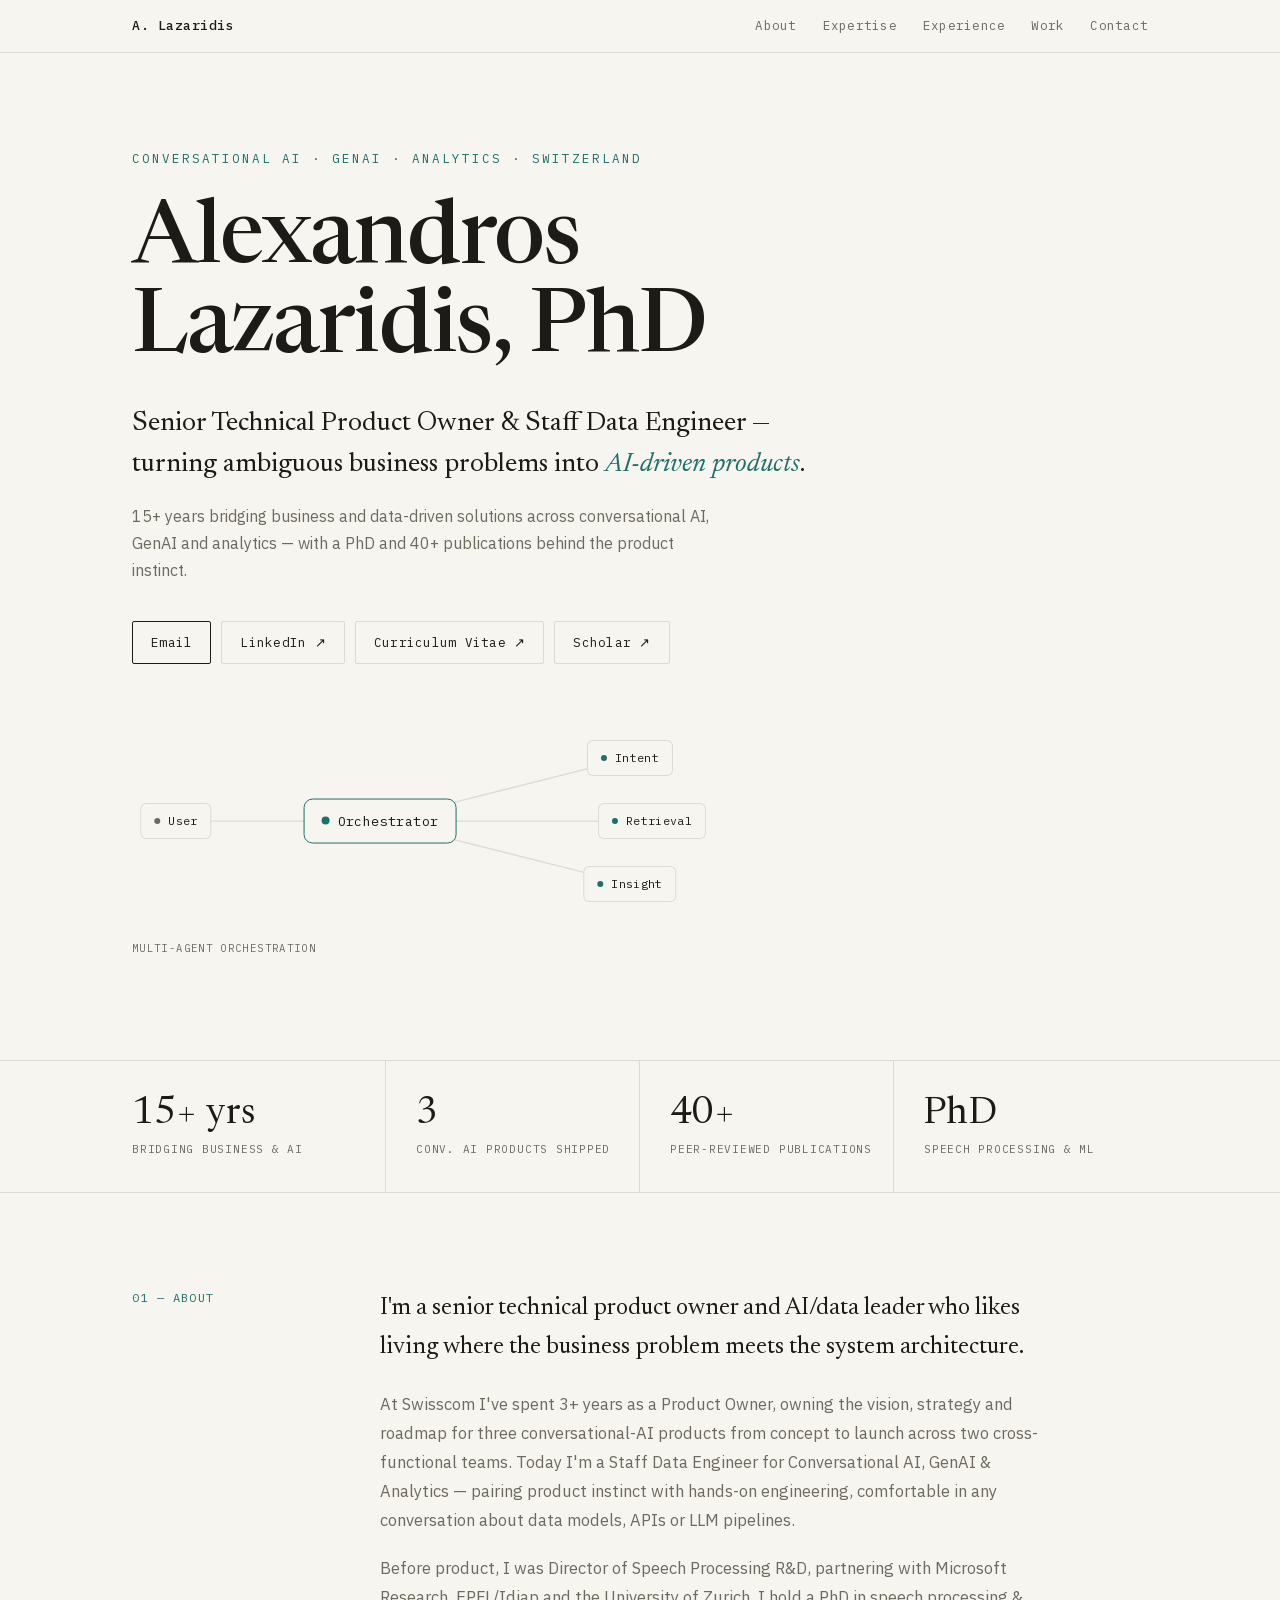
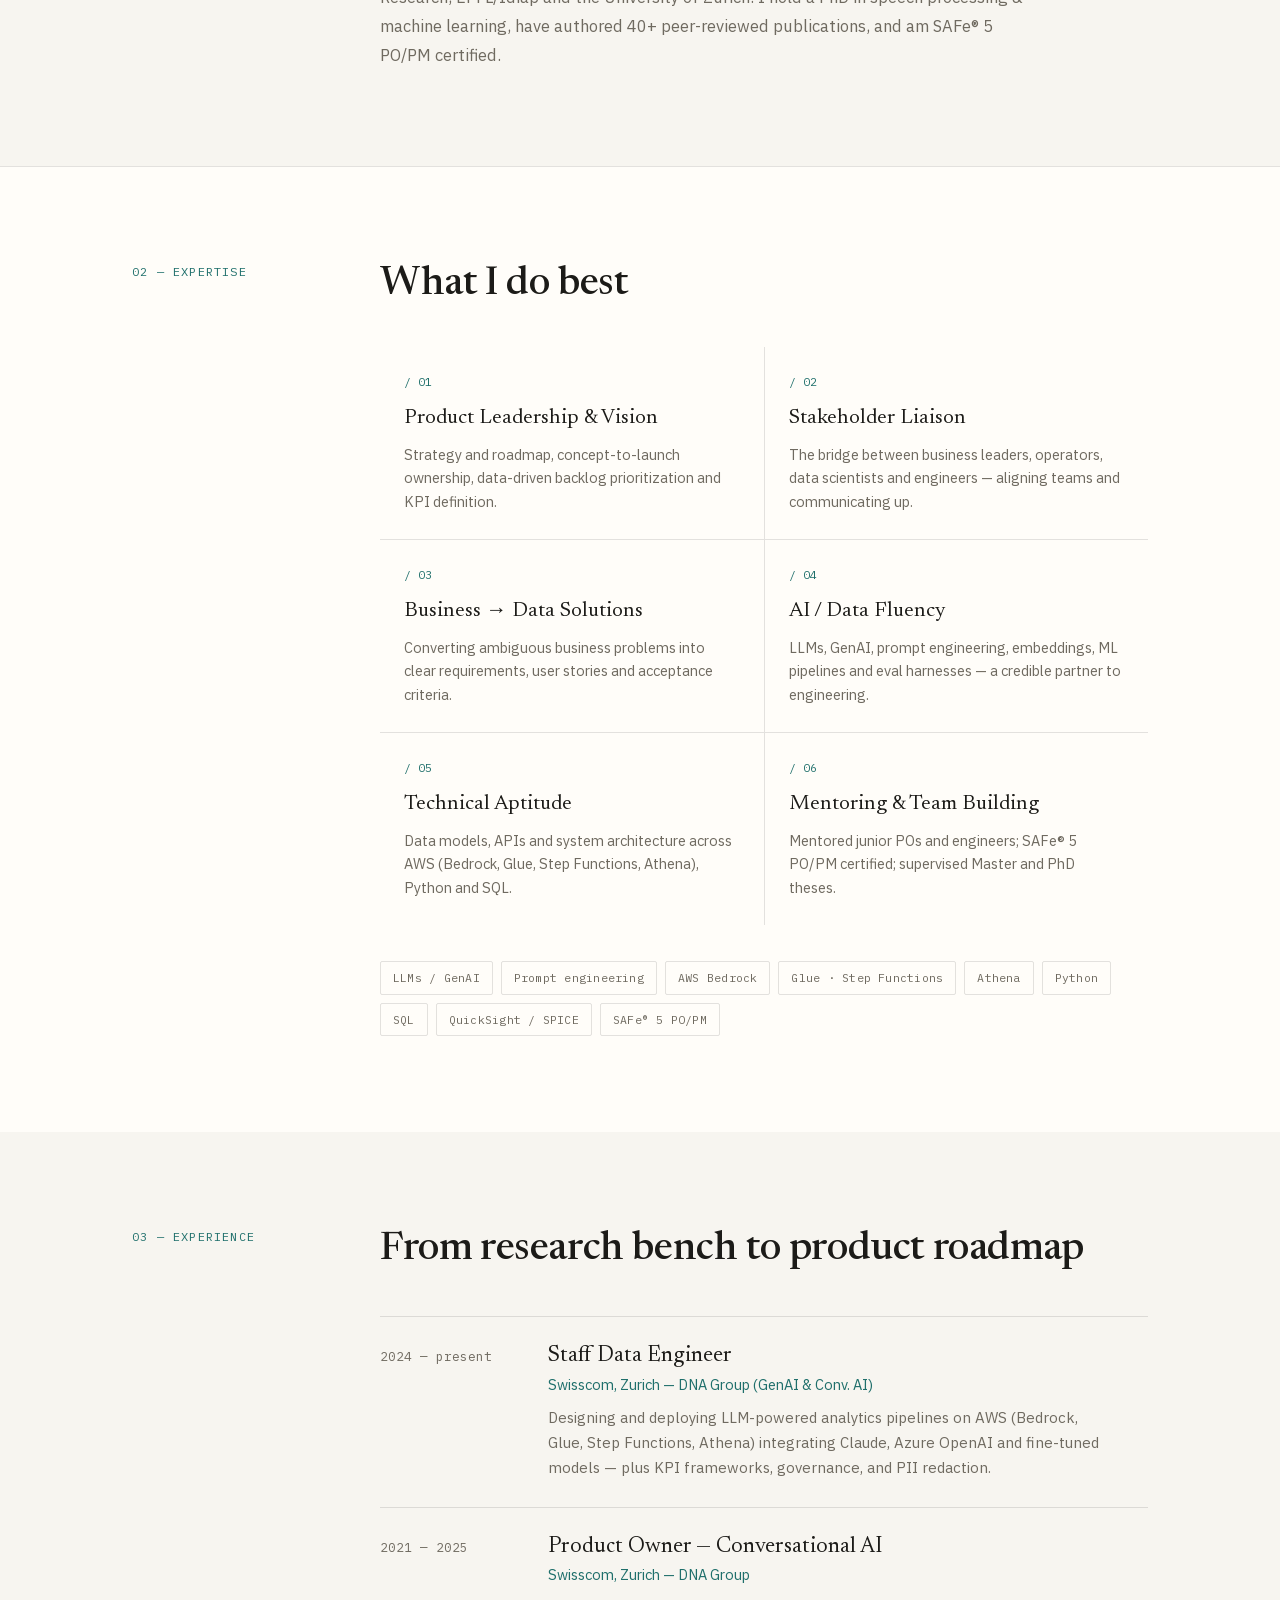
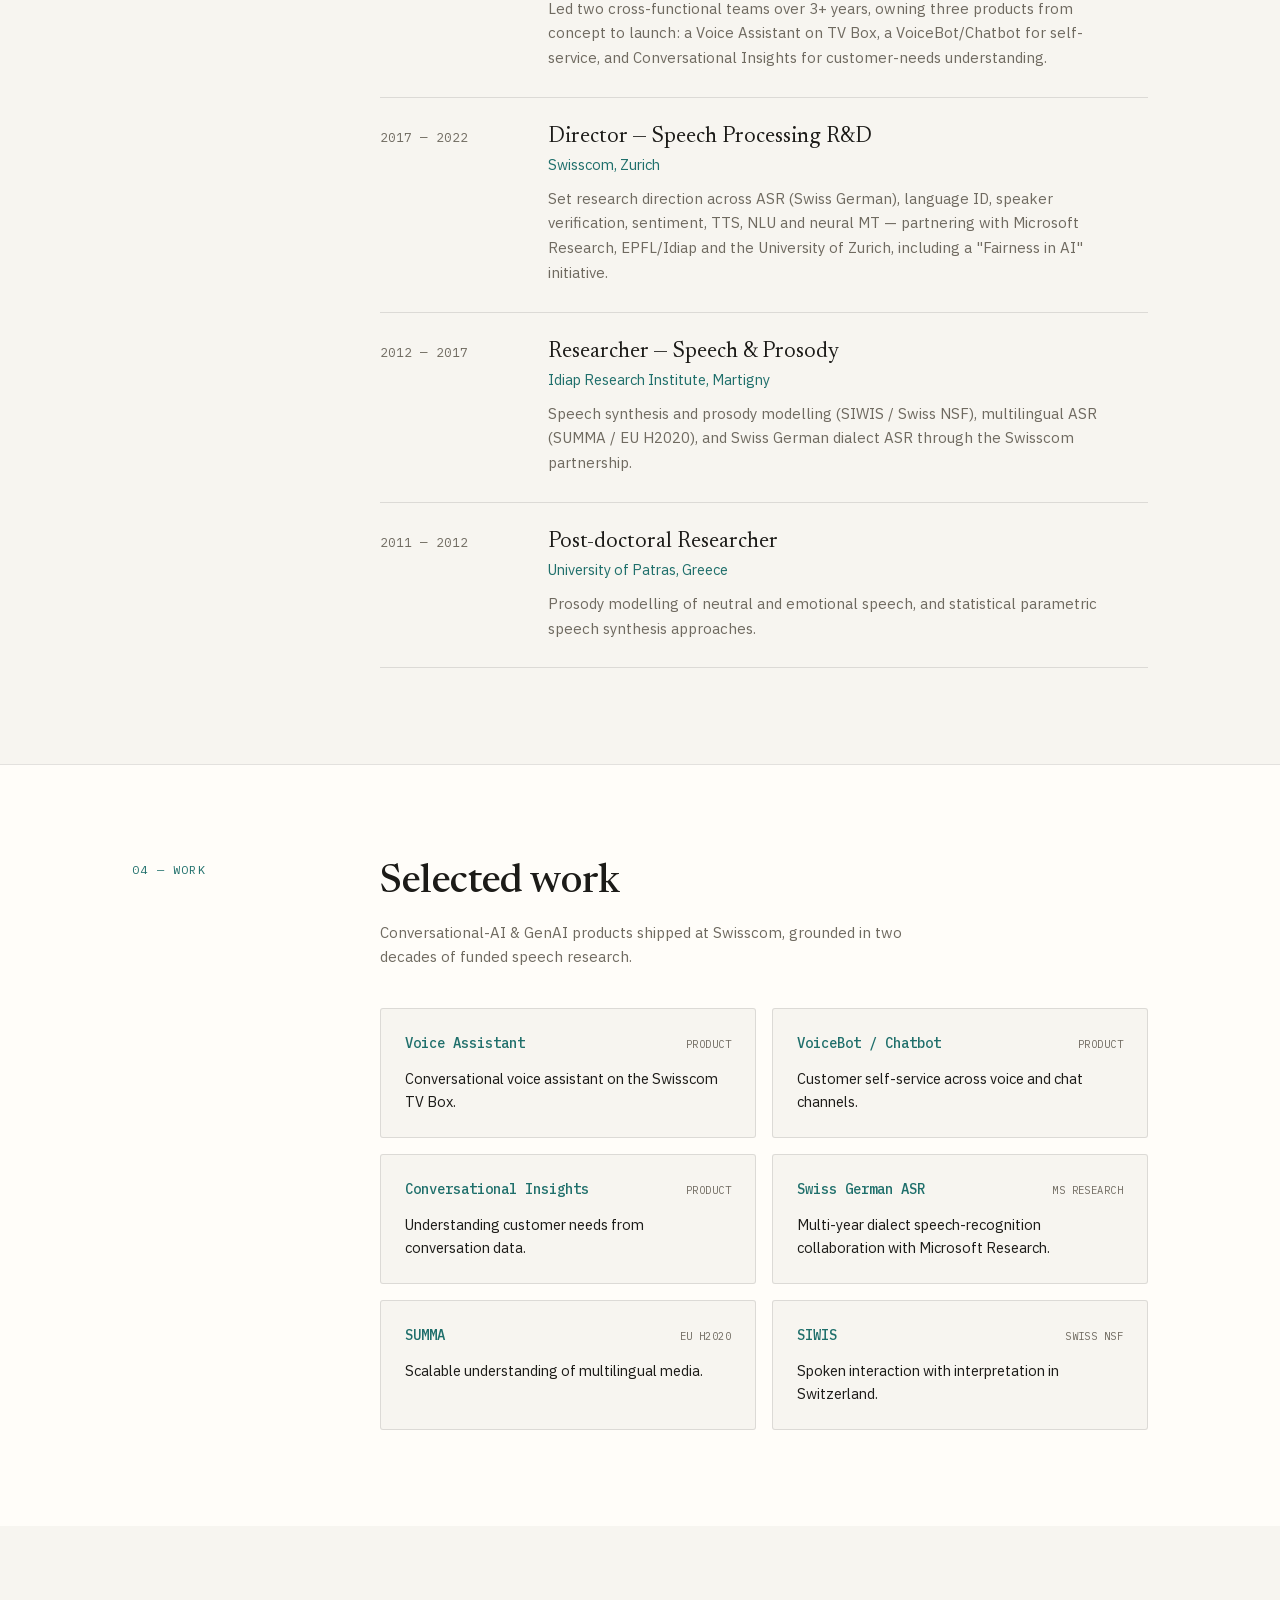
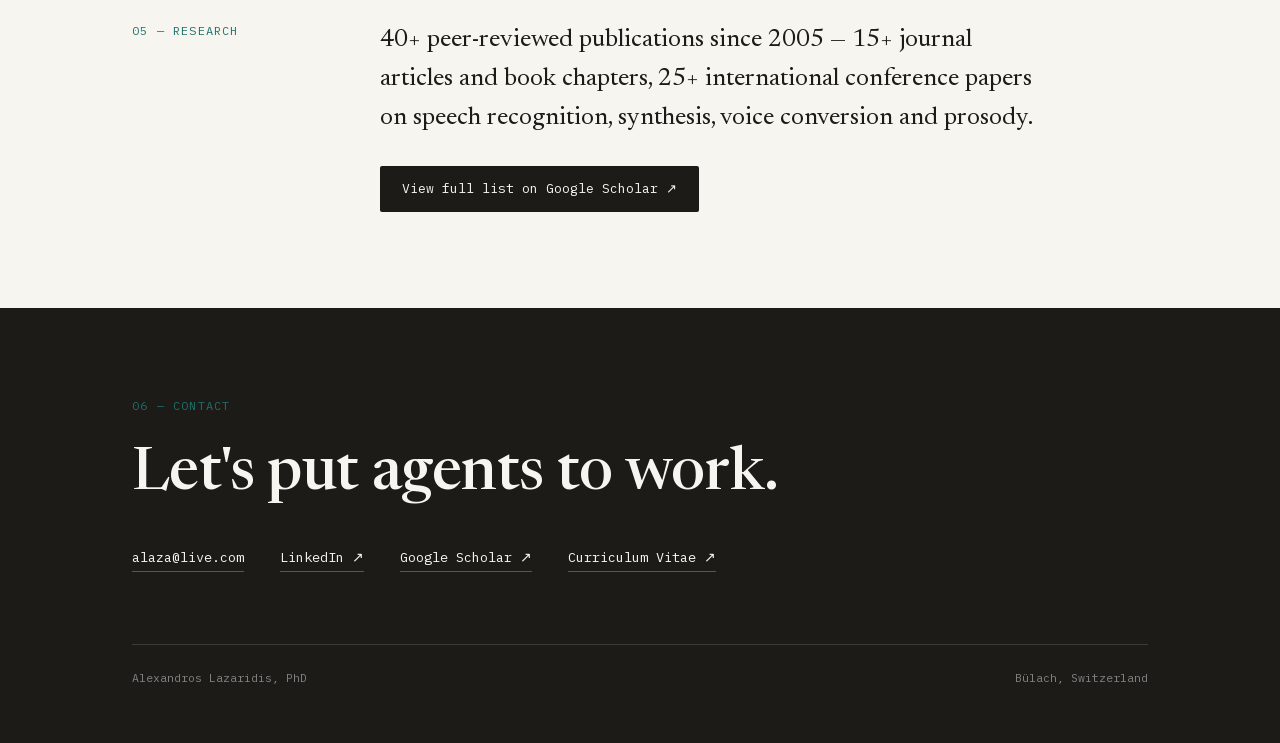
==== commit c5d40994: "changing the last line" ====
--- a/index.html
+++ b/index.html
@@ -184,7 +184,7 @@
   </script>
 
   <script type="__bundler/template">
-"<!DOCTYPE html>\n<html lang=\"en\"><head>\n<meta charset=\"utf-8\">\n<meta name=\"viewport\" content=\"width=device-width, initial-scale=1\">\n<title>Alexandros Lazaridis, PhD<\u002Ftitle>\n<link rel=\"preconnect\" href=\"https://fonts.googleapis.com\">\n<link rel=\"preconnect\" href=\"https://fonts.gstatic.com\" crossorigin=\"\">\n<style>/* cyrillic-ext */\n@font-face {\n  font-family: 'IBM Plex Mono';\n  font-style: normal;\n  font-weight: 400;\n  font-display: swap;\n  src: url(\"d9ed7f59-310d-434a-800e-20e61e9903c2\") format('woff2');\n  unicode-range: U+0460-052F, U+1C80-1C8A, U+20B4, U+2DE0-2DFF, U+A640-A69F, U+FE2E-FE2F;\n}\n/* cyrillic */\n@font-face {\n  font-family: 'IBM Plex Mono';\n  font-style: normal;\n  font-weight: 400;\n  font-display: swap;\n  src: url(\"de267500-4a01-47c5-bea1-df0e9dc7de7a\") format('woff2');\n  unicode-range: U+0301, U+0400-045F, U+0490-0491, U+04B0-04B1, U+2116;\n}\n/* vietnamese */\n@font-face {\n  font-family: 'IBM Plex Mono';\n  font-style: normal;\n  font-weight: 400;\n  font-display: swap;\n  src: url(\"37b1e347-c5ce-4e85-be5e-2a28dd5e441c\") format('woff2');\n  unicode-range: U+0102-0103, U+0110-0111, U+0128-0129, U+0168-0169, U+01A0-01A1, U+01AF-01B0, U+0300-0301, U+0303-0304, U+0308-0309, U+0323, U+0329, U+1EA0-1EF9, U+20AB;\n}\n/* latin-ext */\n@font-face {\n  font-family: 'IBM Plex Mono';\n  font-style: normal;\n  font-weight: 400;\n  font-display: swap;\n  src: url(\"8a905ce6-4848-487f-aaf7-ccab9e4b6c8a\") format('woff2');\n  unicode-range: U+0100-02BA, U+02BD-02C5, U+02C7-02CC, U+02CE-02D7, U+02DD-02FF, U+0304, U+0308, U+0329, U+1D00-1DBF, U+1E00-1E9F, U+1EF2-1EFF, U+2020, U+20A0-20AB, U+20AD-20C0, U+2113, U+2C60-2C7F, U+A720-A7FF;\n}\n/* latin */\n@font-face {\n  font-family: 'IBM Plex Mono';\n  font-style: normal;\n  font-weight: 400;\n  font-display: swap;\n  src: url(\"8d4386a3-1989-44b4-81ff-55509daf2ea4\") format('woff2');\n  unicode-range: U+0000-00FF, U+0131, U+0152-0153, U+02BB-02BC, U+02C6, U+02DA, U+02DC, U+0304, U+0308, U+0329, U+2000-206F, U+20AC, U+2122, U+2191, U+2193, U+2212, U+2215, U+FEFF, U+FFFD;\n}\n/* cyrillic-ext */\n@font-face {\n  font-family: 'IBM Plex Mono';\n  font-style: normal;\n  font-weight: 500;\n  font-display: swap;\n  src: url(\"8a5c7c1e-8310-4585-b689-76f17266e9fa\") format('woff2');\n  unicode-range: U+0460-052F, U+1C80-1C8A, U+20B4, U+2DE0-2DFF, U+A640-A69F, U+FE2E-FE2F;\n}\n/* cyrillic */\n@font-face {\n  font-family: 'IBM Plex Mono';\n  font-style: normal;\n  font-weight: 500;\n  font-display: swap;\n  src: url(\"e265a105-8774-476b-9b91-72520de13b0d\") format('woff2');\n  unicode-range: U+0301, U+0400-045F, U+0490-0491, U+04B0-04B1, U+2116;\n}\n/* vietnamese */\n@font-face {\n  font-family: 'IBM Plex Mono';\n  font-style: normal;\n  font-weight: 500;\n  font-display: swap;\n  src: url(\"87f9f3c7-bc24-4dcc-af09-e69819dd074a\") format('woff2');\n  unicode-range: U+0102-0103, U+0110-0111, U+0128-0129, U+0168-0169, U+01A0-01A1, U+01AF-01B0, U+0300-0301, U+0303-0304, U+0308-0309, U+0323, U+0329, U+1EA0-1EF9, U+20AB;\n}\n/* latin-ext */\n@font-face {\n  font-family: 'IBM Plex Mono';\n  font-style: normal;\n  font-weight: 500;\n  font-display: swap;\n  src: url(\"89421037-eb11-4897-9257-36a336c33e43\") format('woff2');\n  unicode-range: U+0100-02BA, U+02BD-02C5, U+02C7-02CC, U+02CE-02D7, U+02DD-02FF, U+0304, U+0308, U+0329, U+1D00-1DBF, U+1E00-1E9F, U+1EF2-1EFF, U+2020, U+20A0-20AB, U+20AD-20C0, U+2113, U+2C60-2C7F, U+A720-A7FF;\n}\n/* latin */\n@font-face {\n  font-family: 'IBM Plex Mono';\n  font-style: normal;\n  font-weight: 500;\n  font-display: swap;\n  src: url(\"30d624cf-0c3d-43d2-8cf2-c44292c45e13\") format('woff2');\n  unicode-range: U+0000-00FF, U+0131, U+0152-0153, U+02BB-02BC, U+02C6, U+02DA, U+02DC, U+0304, U+0308, U+0329, U+2000-206F, U+20AC, U+2122, U+2191, U+2193, U+2212, U+2215, U+FEFF, U+FFFD;\n}\n/* cyrillic-ext */\n@font-face {\n  font-family: 'IBM Plex Sans';\n  font-style: normal;\n  font-weight: 400;\n  font-stretch: 100%;\n  font-display: swap;\n  src: url(\"1d666eeb-b526-4095-8d08-1b843ca75538\") format('woff2');\n  unicode-range: U+0460-052F, U+1C80-1C8A, U+20B4, U+2DE0-2DFF, U+A640-A69F, U+FE2E-FE2F;\n}\n/* cyrillic */\n@font-face {\n  font-family: 'IBM Plex Sans';\n  font-style: normal;\n  font-weight: 400;\n  font-stretch: 100%;\n  font-display: swap;\n  src: url(\"ff30a61d-ead4-40ac-b346-b542aaf99496\") format('woff2');\n  unicode-range: U+0301, U+0400-045F, U+0490-0491, U+04B0-04B1, U+2116;\n}\n/* greek */\n@font-face {\n  font-family: 'IBM Plex Sans';\n  font-style: normal;\n  font-weight: 400;\n  font-stretch: 100%;\n  font-display: swap;\n  src: url(\"c4cce948-0dcf-45f7-bd79-c04e8dfcc1c5\") format('woff2');\n  unicode-range: U+0370-0377, U+037A-037F, U+0384-038A, U+038C, U+038E-03A1, U+03A3-03FF;\n}\n/* vietnamese */\n@font-face {\n  font-family: 'IBM Plex Sans';\n  font-style: normal;\n  font-weight: 400;\n  font-stretch: 100%;\n  font-display: swap;\n  src: url(\"d6a31f5a-c3aa-470c-85c6-738475bd031f\") format('woff2');\n  unicode-range: U+0102-0103, U+0110-0111, U+0128-0129, U+0168-0169, U+01A0-01A1, U+01AF-01B0, U+0300-0301, U+0303-0304, U+0308-0309, U+0323, U+0329, U+1EA0-1EF9, U+20AB;\n}\n/* latin-ext */\n@font-face {\n  font-family: 'IBM Plex Sans';\n  font-style: normal;\n  font-weight: 400;\n  font-stretch: 100%;\n  font-display: swap;\n  src: url(\"08b13fe1-6495-4eb3-af83-1a8bc6fbcb61\") format('woff2');\n  unicode-range: U+0100-02BA, U+02BD-02C5, U+02C7-02CC, U+02CE-02D7, U+02DD-02FF, U+0304, U+0308, U+0329, U+1D00-1DBF, U+1E00-1E9F, U+1EF2-1EFF, U+2020, U+20A0-20AB, U+20AD-20C0, U+2113, U+2C60-2C7F, U+A720-A7FF;\n}\n/* latin */\n@font-face {\n  font-family: 'IBM Plex Sans';\n  font-style: normal;\n  font-weight: 400;\n  font-stretch: 100%;\n  font-display: swap;\n  src: url(\"6c34f5f3-16d0-44e1-b8d6-e454a59ffc4c\") format('woff2');\n  unicode-range: U+0000-00FF, U+0131, U+0152-0153, U+02BB-02BC, U+02C6, U+02DA, U+02DC, U+0304, U+0308, U+0329, U+2000-206F, U+20AC, U+2122, U+2191, U+2193, U+2212, U+2215, U+FEFF, U+FFFD;\n}\n/* cyrillic-ext */\n@font-face {\n  font-family: 'IBM Plex Sans';\n  font-style: normal;\n  font-weight: 500;\n  font-stretch: 100%;\n  font-display: swap;\n  src: url(\"1d666eeb-b526-4095-8d08-1b843ca75538\") format('woff2');\n  unicode-range: U+0460-052F, U+1C80-1C8A, U+20B4, U+2DE0-2DFF, U+A640-A69F, U+FE2E-FE2F;\n}\n/* cyrillic */\n@font-face {\n  font-family: 'IBM Plex Sans';\n  font-style: normal;\n  font-weight: 500;\n  font-stretch: 100%;\n  font-display: swap;\n  src: url(\"ff30a61d-ead4-40ac-b346-b542aaf99496\") format('woff2');\n  unicode-range: U+0301, U+0400-045F, U+0490-0491, U+04B0-04B1, U+2116;\n}\n/* greek */\n@font-face {\n  font-family: 'IBM Plex Sans';\n  font-style: normal;\n  font-weight: 500;\n  font-stretch: 100%;\n  font-display: swap;\n  src: url(\"c4cce948-0dcf-45f7-bd79-c04e8dfcc1c5\") format('woff2');\n  unicode-range: U+0370-0377, U+037A-037F, U+0384-038A, U+038C, U+038E-03A1, U+03A3-03FF;\n}\n/* vietnamese */\n@font-face {\n  font-family: 'IBM Plex Sans';\n  font-style: normal;\n  font-weight: 500;\n  font-stretch: 100%;\n  font-display: swap;\n  src: url(\"d6a31f5a-c3aa-470c-85c6-738475bd031f\") format('woff2');\n  unicode-range: U+0102-0103, U+0110-0111, U+0128-0129, U+0168-0169, U+01A0-01A1, U+01AF-01B0, U+0300-0301, U+0303-0304, U+0308-0309, U+0323, U+0329, U+1EA0-1EF9, U+20AB;\n}\n/* latin-ext */\n@font-face {\n  font-family: 'IBM Plex Sans';\n  font-style: normal;\n  font-weight: 500;\n  font-stretch: 100%;\n  font-display: swap;\n  src: url(\"08b13fe1-6495-4eb3-af83-1a8bc6fbcb61\") format('woff2');\n  unicode-range: U+0100-02BA, U+02BD-02C5, U+02C7-02CC, U+02CE-02D7, U+02DD-02FF, U+0304, U+0308, U+0329, U+1D00-1DBF, U+1E00-1E9F, U+1EF2-1EFF, U+2020, U+20A0-20AB, U+20AD-20C0, U+2113, U+2C60-2C7F, U+A720-A7FF;\n}\n/* latin */\n@font-face {\n  font-family: 'IBM Plex Sans';\n  font-style: normal;\n  font-weight: 500;\n  font-stretch: 100%;\n  font-display: swap;\n  src: url(\"6c34f5f3-16d0-44e1-b8d6-e454a59ffc4c\") format('woff2');\n  unicode-range: U+0000-00FF, U+0131, U+0152-0153, U+02BB-02BC, U+02C6, U+02DA, U+02DC, U+0304, U+0308, U+0329, U+2000-206F, U+20AC, U+2122, U+2191, U+2193, U+2212, U+2215, U+FEFF, U+FFFD;\n}\n/* cyrillic-ext */\n@font-face {\n  font-family: 'IBM Plex Sans';\n  font-style: normal;\n  font-weight: 600;\n  font-stretch: 100%;\n  font-display: swap;\n  src: url(\"1d666eeb-b526-4095-8d08-1b843ca75538\") format('woff2');\n  unicode-range: U+0460-052F, U+1C80-1C8A, U+20B4, U+2DE0-2DFF, U+A640-A69F, U+FE2E-FE2F;\n}\n/* cyrillic */\n@font-face {\n  font-family: 'IBM Plex Sans';\n  font-style: normal;\n  font-weight: 600;\n  font-stretch: 100%;\n  font-display: swap;\n  src: url(\"ff30a61d-ead4-40ac-b346-b542aaf99496\") format('woff2');\n  unicode-range: U+0301, U+0400-045F, U+0490-0491, U+04B0-04B1, U+2116;\n}\n/* greek */\n@font-face {\n  font-family: 'IBM Plex Sans';\n  font-style: normal;\n  font-weight: 600;\n  font-stretch: 100%;\n  font-display: swap;\n  src: url(\"c4cce948-0dcf-45f7-bd79-c04e8dfcc1c5\") format('woff2');\n  unicode-range: U+0370-0377, U+037A-037F, U+0384-038A, U+038C, U+038E-03A1, U+03A3-03FF;\n}\n/* vietnamese */\n@font-face {\n  font-family: 'IBM Plex Sans';\n  font-style: normal;\n  font-weight: 600;\n  font-stretch: 100%;\n  font-display: swap;\n  src: url(\"d6a31f5a-c3aa-470c-85c6-738475bd031f\") format('woff2');\n  unicode-range: U+0102-0103, U+0110-0111, U+0128-0129, U+0168-0169, U+01A0-01A1, U+01AF-01B0, U+0300-0301, U+0303-0304, U+0308-0309, U+0323, U+0329, U+1EA0-1EF9, U+20AB;\n}\n/* latin-ext */\n@font-face {\n  font-family: 'IBM Plex Sans';\n  font-style: normal;\n  font-weight: 600;\n  font-stretch: 100%;\n  font-display: swap;\n  src: url(\"08b13fe1-6495-4eb3-af83-1a8bc6fbcb61\") format('woff2');\n  unicode-range: U+0100-02BA, U+02BD-02C5, U+02C7-02CC, U+02CE-02D7, U+02DD-02FF, U+0304, U+0308, U+0329, U+1D00-1DBF, U+1E00-1E9F, U+1EF2-1EFF, U+2020, U+20A0-20AB, U+20AD-20C0, U+2113, U+2C60-2C7F, U+A720-A7FF;\n}\n/* latin */\n@font-face {\n  font-family: 'IBM Plex Sans';\n  font-style: normal;\n  font-weight: 600;\n  font-stretch: 100%;\n  font-display: swap;\n  src: url(\"6c34f5f3-16d0-44e1-b8d6-e454a59ffc4c\") format('woff2');\n  unicode-range: U+0000-00FF, U+0131, U+0152-0153, U+02BB-02BC, U+02C6, U+02DA, U+02DC, U+0304, U+0308, U+0329, U+2000-206F, U+20AC, U+2122, U+2191, U+2193, U+2212, U+2215, U+FEFF, U+FFFD;\n}\n/* vietnamese */\n@font-face {\n  font-family: 'Newsreader';\n  font-style: italic;\n  font-weight: 400;\n  font-display: swap;\n  src: url(\"041f052d-a315-40ed-a6ea-dadc1b58d67b\") format('woff2');\n  unicode-range: U+0102-0103, U+0110-0111, U+0128-0129, U+0168-0169, U+01A0-01A1, U+01AF-01B0, U+0300-0301, U+0303-0304, U+0308-0309, U+0323, U+0329, U+1EA0-1EF9, U+20AB;\n}\n/* latin-ext */\n@font-face {\n  font-family: 'Newsreader';\n  font-style: italic;\n  font-weight: 400;\n  font-display: swap;\n  src: url(\"02aa7958-ba57-4c2f-b74d-43084421f4fd\") format('woff2');\n  unicode-range: U+0100-02BA, U+02BD-02C5, U+02C7-02CC, U+02CE-02D7, U+02DD-02FF, U+0304, U+0308, U+0329, U+1D00-1DBF, U+1E00-1E9F, U+1EF2-1EFF, U+2020, U+20A0-20AB, U+20AD-20C0, U+2113, U+2C60-2C7F, U+A720-A7FF;\n}\n/* latin */\n@font-face {\n  font-family: 'Newsreader';\n  font-style: italic;\n  font-weight: 400;\n  font-display: swap;\n  src: url(\"0b930aa1-61da-40b3-a9d2-5267b9b0451e\") format('woff2');\n  unicode-range: U+0000-00FF, U+0131, U+0152-0153, U+02BB-02BC, U+02C6, U+02DA, U+02DC, U+0304, U+0308, U+0329, U+2000-206F, U+20AC, U+2122, U+2191, U+2193, U+2212, U+2215, U+FEFF, U+FFFD;\n}\n/* vietnamese */\n@font-face {\n  font-family: 'Newsreader';\n  font-style: normal;\n  font-weight: 400;\n  font-display: swap;\n  src: url(\"223382a7-9027-4407-bcd0-8f4a27c832f4\") format('woff2');\n  unicode-range: U+0102-0103, U+0110-0111, U+0128-0129, U+0168-0169, U+01A0-01A1, U+01AF-01B0, U+0300-0301, U+0303-0304, U+0308-0309, U+0323, U+0329, U+1EA0-1EF9, U+20AB;\n}\n/* latin-ext */\n@font-face {\n  font-family: 'Newsreader';\n  font-style: normal;\n  font-weight: 400;\n  font-display: swap;\n  src: url(\"dea50f03-7d5c-4ed1-a3f7-5c712a9df6de\") format('woff2');\n  unicode-range: U+0100-02BA, U+02BD-02C5, U+02C7-02CC, U+02CE-02D7, U+02DD-02FF, U+0304, U+0308, U+0329, U+1D00-1DBF, U+1E00-1E9F, U+1EF2-1EFF, U+2020, U+20A0-20AB, U+20AD-20C0, U+2113, U+2C60-2C7F, U+A720-A7FF;\n}\n/* latin */\n@font-face {\n  font-family: 'Newsreader';\n  font-style: normal;\n  font-weight: 400;\n  font-display: swap;\n  src: url(\"a34f8883-e606-4309-8b1c-44dd257ed683\") format('woff2');\n  unicode-range: U+0000-00FF, U+0131, U+0152-0153, U+02BB-02BC, U+02C6, U+02DA, U+02DC, U+0304, U+0308, U+0329, U+2000-206F, U+20AC, U+2122, U+2191, U+2193, U+2212, U+2215, U+FEFF, U+FFFD;\n}\n/* vietnamese */\n@font-face {\n  font-family: 'Newsreader';\n  font-style: normal;\n  font-weight: 500;\n  font-display: swap;\n  src: url(\"223382a7-9027-4407-bcd0-8f4a27c832f4\") format('woff2');\n  unicode-range: U+0102-0103, U+0110-0111, U+0128-0129, U+0168-0169, U+01A0-01A1, U+01AF-01B0, U+0300-0301, U+0303-0304, U+0308-0309, U+0323, U+0329, U+1EA0-1EF9, U+20AB;\n}\n/* latin-ext */\n@font-face {\n  font-family: 'Newsreader';\n  font-style: normal;\n  font-weight: 500;\n  font-display: swap;\n  src: url(\"dea50f03-7d5c-4ed1-a3f7-5c712a9df6de\") format('woff2');\n  unicode-range: U+0100-02BA, U+02BD-02C5, U+02C7-02CC, U+02CE-02D7, U+02DD-02FF, U+0304, U+0308, U+0329, U+1D00-1DBF, U+1E00-1E9F, U+1EF2-1EFF, U+2020, U+20A0-20AB, U+20AD-20C0, U+2113, U+2C60-2C7F, U+A720-A7FF;\n}\n/* latin */\n@font-face {\n  font-family: 'Newsreader';\n  font-style: normal;\n  font-weight: 500;\n  font-display: swap;\n  src: url(\"a34f8883-e606-4309-8b1c-44dd257ed683\") format('woff2');\n  unicode-range: U+0000-00FF, U+0131, U+0152-0153, U+02BB-02BC, U+02C6, U+02DA, U+02DC, U+0304, U+0308, U+0329, U+2000-206F, U+20AC, U+2122, U+2191, U+2193, U+2212, U+2215, U+FEFF, U+FFFD;\n}\n/* vietnamese */\n@font-face {\n  font-family: 'Newsreader';\n  font-style: normal;\n  font-weight: 600;\n  font-display: swap;\n  src: url(\"223382a7-9027-4407-bcd0-8f4a27c832f4\") format('woff2');\n  unicode-range: U+0102-0103, U+0110-0111, U+0128-0129, U+0168-0169, U+01A0-01A1, U+01AF-01B0, U+0300-0301, U+0303-0304, U+0308-0309, U+0323, U+0329, U+1EA0-1EF9, U+20AB;\n}\n/* latin-ext */\n@font-face {\n  font-family: 'Newsreader';\n  font-style: normal;\n  font-weight: 600;\n  font-display: swap;\n  src: url(\"dea50f03-7d5c-4ed1-a3f7-5c712a9df6de\") format('woff2');\n  unicode-range: U+0100-02BA, U+02BD-02C5, U+02C7-02CC, U+02CE-02D7, U+02DD-02FF, U+0304, U+0308, U+0329, U+1D00-1DBF, U+1E00-1E9F, U+1EF2-1EFF, U+2020, U+20A0-20AB, U+20AD-20C0, U+2113, U+2C60-2C7F, U+A720-A7FF;\n}\n/* latin */\n@font-face {\n  font-family: 'Newsreader';\n  font-style: normal;\n  font-weight: 600;\n  font-display: swap;\n  src: url(\"a34f8883-e606-4309-8b1c-44dd257ed683\") format('woff2');\n  unicode-range: U+0000-00FF, U+0131, U+0152-0153, U+02BB-02BC, U+02C6, U+02DA, U+02DC, U+0304, U+0308, U+0329, U+2000-206F, U+20AC, U+2122, U+2191, U+2193, U+2212, U+2215, U+FEFF, U+FFFD;\n}\n<\u002Fstyle>\n<style>\n  * { box-sizing: border-box; }\n  html { scroll-behavior: smooth; }\n  body { margin: 0; }\n  section[id] { scroll-margin-top: 84px; }\n  ::selection { background: #1f6f6b; color: #fff; }\n  @keyframes flow { 0% { transform: translate(0,0); opacity: 0; } 14% { opacity: 1; } 82% { opacity: 1; } 100% { transform: translate(var(--dx,0px), var(--dy,0px)); opacity: 0; } }\n  @keyframes pulse { 0%, 100% { opacity: 0.4; transform: scale(0.85); } 50% { opacity: 1; transform: scale(1); } }\n  a { color: inherit; }\n  a.btn:hover { background: #1c1b18; color: #f7f5f0; }\n  a.btn-outline:hover { border-color: #1c1b18; }\n  @media (max-width: 720px) {\n    .header-bar { padding: 14px 20px !important; }\n    .nav-links { display: none !important; }\n    .hero-pad { padding: 64px 20px 40px !important; }\n    .wrap-pad { padding: 60px 20px !important; }\n    .contact-pad { padding: 60px 20px 44px !important; }\n    .colgrid { grid-template-columns: 1fr !important; gap: 16px !important; }\n    .stats-grid { grid-template-columns: 1fr 1fr !important; padding: 0 20px !important; }\n    .stat-cell { padding: 22px 0 !important; border-right: none !important; }\n    .cards-2 { grid-template-columns: 1fr !important; }\n    .exp-row { grid-template-columns: 1fr !important; gap: 4px !important; }\n    .agent-graph { transform: scale(0.54); transform-origin: top left; height: 115px !important; }\n  }\n  :root {\n    --accent: #1f6f6b;\n    --bg: #f7f5f0;\n    --ink: #1c1b18;\n    --muted: #6f6a60;\n    --panel: #fffdf9;\n    --hair: rgba(28,27,24,0.12);\n  }\n<\u002Fstyle>\n<\u002Fhead>\n<body>\n<div style=\"min-height:100vh; background: var(--bg); color: var(--ink); font-family:'IBM Plex Sans', -apple-system, sans-serif; -webkit-font-smoothing:antialiased; line-height:1.55;\">\n\n  <header style=\"position:sticky; top:0; z-index:50; backdrop-filter:saturate(1.4) blur(8px); background: var(--bg); border-bottom:1px solid var(--hair);\">\n    <div class=\"header-bar\" style=\"max-width:1080px; margin:0 auto; padding:16px 32px; display:flex; align-items:center; justify-content:space-between; gap:24px;\">\n      <a href=\"#top\" style=\"text-decoration:none; font-family:'IBM Plex Mono', monospace; font-size:13px; letter-spacing:0.04em; font-weight:500;\">A. Lazaridis<\u002Fa>\n      <nav class=\"nav-links\" style=\"display:flex; gap:26px; font-family:'IBM Plex Mono', monospace; font-size:12.5px; letter-spacing:0.02em;\">\n        <a href=\"#about\" style=\"text-decoration:none; color:var(--muted);\">About<\u002Fa>\n        <a href=\"#focus\" style=\"text-decoration:none; color:var(--muted);\">Expertise<\u002Fa>\n        <a href=\"#experience\" style=\"text-decoration:none; color:var(--muted);\">Experience<\u002Fa>\n        <a href=\"#projects\" style=\"text-decoration:none; color:var(--muted);\">Work<\u002Fa>\n        <a href=\"#contact\" style=\"text-decoration:none; color:var(--muted);\">Contact<\u002Fa>\n      <\u002Fnav>\n    <\u002Fdiv>\n  <\u002Fheader>\n\n  <a id=\"top\"><\u002Fa>\n\n  <!-- HERO -->\n  <section class=\"hero-pad\" style=\"max-width:1080px; margin:0 auto; padding:96px 32px 64px;\">\n    <div style=\"font-family:'IBM Plex Mono', monospace; font-size:12.5px; letter-spacing:0.16em; text-transform:uppercase; color:var(--accent); margin-bottom:28px;\">Conversational AI · GenAI · Analytics · Switzerland<\u002Fdiv>\n    <h1 style=\"font-family:'Newsreader', serif; font-weight:500; font-size:clamp(44px, 7vw, 88px); line-height:1.02; letter-spacing:-0.015em; margin:0 0 28px;\">Alexandros<br>Lazaridis, PhD<\u002Fh1>\n    <p style=\"font-family:'Newsreader', serif; font-size:clamp(20px,2.4vw,27px); line-height:1.5; max-width:720px; color:var(--ink); margin:0 0 18px;\">Senior Technical Product Owner &amp; Staff Data Engineer — turning ambiguous business problems into <em style=\"font-style:italic; color:var(--accent);\">AI-driven products<\u002Fem>.<\u002Fp>\n    <p style=\"font-size:16px; line-height:1.7; max-width:600px; color:var(--muted); margin:0 0 36px;\">15+ years bridging business and data-driven solutions across conversational AI, GenAI and analytics — with a PhD and 40+ publications behind the product instinct.<\u002Fp>\n\n    <div style=\"display:flex; flex-wrap:wrap; gap:10px; margin-bottom:52px;\">\n      <a class=\"btn\" href=\"mailto:alaza@live.com\" style=\"text-decoration:none; font-family:'IBM Plex Mono', monospace; font-size:12.5px; letter-spacing:0.02em; padding:11px 18px; border:1px solid var(--ink); border-radius:2px; color:var(--ink); transition:background .15s,color .15s;\">Email<\u002Fa>\n      <a class=\"btn-outline\" href=\"https://www.linkedin.com/in/alexandros-lazaridis-0325a649\" target=\"_blank\" rel=\"noopener\" style=\"text-decoration:none; font-family:'IBM Plex Mono', monospace; font-size:12.5px; letter-spacing:0.02em; padding:11px 18px; border:1px solid var(--hair); border-radius:2px; color:var(--ink); transition:border-color .15s;\">LinkedIn ↗<\u002Fa>\n      <a class=\"btn-outline\" href=\"/cv/Alexandros_Lazaridis_CV_2026.pdf\" target=\"_blank\" rel=\"noopener\" style=\"text-decoration:none; font-family:'IBM Plex Mono', monospace; font-size:12.5px; letter-spacing:0.02em; padding:11px 18px; border:1px solid var(--hair); border-radius:2px; color:var(--ink); transition:border-color .15s;\">Curriculum Vitae ↗<\u002Fa>\n      <a class=\"btn-outline\" href=\"http://scholar.google.ch/citations?user=spFLsi8AAAAJ&amp;hl=en\" target=\"_blank\" rel=\"noopener\" style=\"text-decoration:none; font-family:'IBM Plex Mono', monospace; font-size:12.5px; letter-spacing:0.02em; padding:11px 18px; border:1px solid var(--hair); border-radius:2px; color:var(--ink); transition:border-color .15s;\">Scholar ↗<\u002Fa>\n    <\u002Fdiv>\n\n    <!-- agent orchestration graph -->\n    <div class=\"agent-wrap\" style=\"position:relative; width:100%; max-width:600px; margin-bottom:40px; overflow:hidden;\">\n      <div class=\"agent-graph\" style=\"position:relative; width:600px; height:210px;\">\n      <svg viewBox=\"0 0 600 210\" width=\"100%\" height=\"210\" style=\"position:absolute; inset:0; overflow:visible;\">\n        <line x1=\"44\" y1=\"105\" x2=\"248\" y2=\"105\" style=\"stroke:var(--hair); stroke-width:1.25px;\"><\u002Fline>\n        <line x1=\"248\" y1=\"105\" x2=\"498\" y2=\"42\" style=\"stroke:var(--hair); stroke-width:1.25px;\"><\u002Fline>\n        <line x1=\"248\" y1=\"105\" x2=\"520\" y2=\"105\" style=\"stroke:var(--hair); stroke-width:1.25px;\"><\u002Fline>\n        <line x1=\"248\" y1=\"105\" x2=\"498\" y2=\"168\" style=\"stroke:var(--hair); stroke-width:1.25px;\"><\u002Fline>\n      <\u002Fsvg>\n      <span style=\"position:absolute; left:40.5px; top:101.5px; width:7px; height:7px; border-radius:50%; background:var(--accent); --dx:204px; --dy:0px; animation: flow 1.6s cubic-bezier(.45,.05,.35,1) 0s infinite;\"><\u002Fspan>\n      <span style=\"position:absolute; left:244.5px; top:101.5px; width:7px; height:7px; border-radius:50%; background:var(--accent); --dx:250px; --dy:-63px; animation: flow 1.9s cubic-bezier(.45,.05,.35,1) 0.7s infinite;\"><\u002Fspan>\n      <span style=\"position:absolute; left:244.5px; top:101.5px; width:7px; height:7px; border-radius:50%; background:var(--accent); --dx:272px; --dy:0px; animation: flow 1.9s cubic-bezier(.45,.05,.35,1) 1.0s infinite;\"><\u002Fspan>\n      <span style=\"position:absolute; left:244.5px; top:101.5px; width:7px; height:7px; border-radius:50%; background:var(--accent); --dx:250px; --dy:63px; animation: flow 1.9s cubic-bezier(.45,.05,.35,1) 1.3s infinite;\"><\u002Fspan>\n\n      <div style=\"position:absolute; left:44px; top:105px; transform:translate(-50%,-50%); display:flex; align-items:center; gap:8px; padding:8px 13px; border:1px solid var(--hair); border-radius:6px; background:var(--bg); white-space:nowrap;\">\n        <span style=\"width:6px; height:6px; border-radius:50%; background:var(--muted); animation:none;\"><\u002Fspan>\n        <span style=\"font-family:'IBM Plex Mono', monospace; font-size:11.5px; letter-spacing:0.03em; color:var(--ink);\">User<\u002Fspan>\n      <\u002Fdiv>\n      <div style=\"position:absolute; left:248px; top:105px; transform:translate(-50%,-50%); display:flex; align-items:center; gap:8px; padding:11px 17px; border:1px solid var(--accent); border-radius:9px; background:var(--bg); white-space:nowrap;\">\n        <span style=\"width:8px; height:8px; border-radius:50%; background:var(--accent); animation:none;\"><\u002Fspan>\n        <span style=\"font-family:'IBM Plex Mono', monospace; font-size:13.5px; letter-spacing:0.03em; color:var(--ink);\">Orchestrator<\u002Fspan>\n      <\u002Fdiv>\n      <div style=\"position:absolute; left:498px; top:42px; transform:translate(-50%,-50%); display:flex; align-items:center; gap:8px; padding:8px 13px; border:1px solid var(--hair); border-radius:6px; background:var(--bg); white-space:nowrap;\">\n        <span style=\"width:6px; height:6px; border-radius:50%; background:var(--accent); animation:pulse 1.8s ease-in-out 0s infinite;\"><\u002Fspan>\n        <span style=\"font-family:'IBM Plex Mono', monospace; font-size:11.5px; letter-spacing:0.03em; color:var(--ink);\">Intent<\u002Fspan>\n      <\u002Fdiv>\n      <div style=\"position:absolute; left:520px; top:105px; transform:translate(-50%,-50%); display:flex; align-items:center; gap:8px; padding:8px 13px; border:1px solid var(--hair); border-radius:6px; background:var(--bg); white-space:nowrap;\">\n        <span style=\"width:6px; height:6px; border-radius:50%; background:var(--accent); animation:pulse 1.8s ease-in-out 0.6s infinite;\"><\u002Fspan>\n        <span style=\"font-family:'IBM Plex Mono', monospace; font-size:11.5px; letter-spacing:0.03em; color:var(--ink);\">Retrieval<\u002Fspan>\n      <\u002Fdiv>\n      <div style=\"position:absolute; left:498px; top:168px; transform:translate(-50%,-50%); display:flex; align-items:center; gap:8px; padding:8px 13px; border:1px solid var(--hair); border-radius:6px; background:var(--bg); white-space:nowrap;\">\n        <span style=\"width:6px; height:6px; border-radius:50%; background:var(--accent); animation:pulse 1.8s ease-in-out 1.2s infinite;\"><\u002Fspan>\n        <span style=\"font-family:'IBM Plex Mono', monospace; font-size:11.5px; letter-spacing:0.03em; color:var(--ink);\">Insight<\u002Fspan>\n      <\u002Fdiv>\n      <\u002Fdiv>\n      <div style=\"margin-top:14px; font-family:'IBM Plex Mono', monospace; font-size:10.5px; letter-spacing:0.13em; text-transform:uppercase; color:var(--muted);\">Multi-agent orchestration<\u002Fdiv>\n    <\u002Fdiv>\n  <\u002Fsection>\n\n  <!-- STATS STRIP -->\n  <section style=\"border-top:1px solid var(--hair); border-bottom:1px solid var(--hair);\">\n    <div class=\"stats-grid\" style=\"max-width:1080px; margin:0 auto; padding:0 32px; display:grid; grid-template-columns:repeat(4, 1fr);\">\n      <div class=\"stat-cell\" style=\"padding:34px 0; border-right:1px solid var(--hair);\">\n        <div style=\"font-family:'Newsreader', serif; font-size:38px; line-height:1; margin-bottom:8px;\">15+ yrs<\u002Fdiv>\n        <div style=\"font-family:'IBM Plex Mono', monospace; font-size:11px; letter-spacing:0.07em; text-transform:uppercase; color:var(--muted);\">Bridging business &amp; AI<\u002Fdiv>\n      <\u002Fdiv>\n      <div class=\"stat-cell\" style=\"padding:34px 0 34px 30px; border-right:1px solid var(--hair);\">\n        <div style=\"font-family:'Newsreader', serif; font-size:38px; line-height:1; margin-bottom:8px;\">3<\u002Fdiv>\n        <div style=\"font-family:'IBM Plex Mono', monospace; font-size:11px; letter-spacing:0.07em; text-transform:uppercase; color:var(--muted);\">Conv. AI products shipped<\u002Fdiv>\n      <\u002Fdiv>\n      <div class=\"stat-cell\" style=\"padding:34px 0 34px 30px; border-right:1px solid var(--hair);\">\n        <div style=\"font-family:'Newsreader', serif; font-size:38px; line-height:1; margin-bottom:8px;\">40+<\u002Fdiv>\n        <div style=\"font-family:'IBM Plex Mono', monospace; font-size:11px; letter-spacing:0.07em; text-transform:uppercase; color:var(--muted);\">Peer-reviewed publications<\u002Fdiv>\n      <\u002Fdiv>\n      <div class=\"stat-cell\" style=\"padding:34px 0 34px 30px;\">\n        <div style=\"font-family:'Newsreader', serif; font-size:38px; line-height:1; margin-bottom:8px;\">PhD<\u002Fdiv>\n        <div style=\"font-family:'IBM Plex Mono', monospace; font-size:11px; letter-spacing:0.07em; text-transform:uppercase; color:var(--muted);\">Speech processing &amp; ML<\u002Fdiv>\n      <\u002Fdiv>\n    <\u002Fdiv>\n  <\u002Fsection>\n\n  <!-- ABOUT -->\n  <section id=\"about\" class=\"wrap-pad\" style=\"max-width:1080px; margin:0 auto; padding:96px 32px;\">\n    <div class=\"colgrid\" style=\"display:grid; grid-template-columns:200px 1fr; gap:48px;\">\n      <div style=\"font-family:'IBM Plex Mono', monospace; font-size:12px; letter-spacing:0.1em; text-transform:uppercase; color:var(--accent);\">01 — About<\u002Fdiv>\n      <div style=\"max-width:660px;\">\n        <p style=\"font-family:'Newsreader', serif; font-size:clamp(20px,2vw,24px); line-height:1.6; margin:0 0 24px;\">I'm a senior technical product owner and AI/data leader who likes living where the business problem meets the system architecture.<\u002Fp>\n        <p style=\"font-size:16.5px; line-height:1.75; color:var(--muted); margin:0 0 20px;\">At Swisscom I've spent 3+ years as a Product Owner, owning the vision, strategy and roadmap for three conversational-AI products from concept to launch across two cross-functional teams. Today I'm a Staff Data Engineer for Conversational AI, GenAI &amp; Analytics — pairing product instinct with hands-on engineering, comfortable in any conversation about data models, APIs or LLM pipelines.<\u002Fp>\n        <p style=\"font-size:16.5px; line-height:1.75; color:var(--muted); margin:0;\">Before product, I was Director of Speech Processing R&amp;D, partnering with Microsoft Research, EPFL/Idiap and the University of Zurich. I hold a PhD in speech processing &amp; machine learning, have authored 40+ peer-reviewed publications, and am SAFe® 5 PO/PM certified.<\u002Fp>\n      <\u002Fdiv>\n    <\u002Fdiv>\n  <\u002Fsection>\n\n  <!-- EXPERTISE -->\n  <section id=\"focus\" style=\"border-top:1px solid var(--hair); background:var(--panel);\">\n    <div class=\"wrap-pad\" style=\"max-width:1080px; margin:0 auto; padding:96px 32px;\">\n      <div class=\"colgrid\" style=\"display:grid; grid-template-columns:200px 1fr; gap:48px;\">\n        <div style=\"font-family:'IBM Plex Mono', monospace; font-size:12px; letter-spacing:0.1em; text-transform:uppercase; color:var(--accent);\">02 — Expertise<\u002Fdiv>\n        <div>\n          <h2 style=\"font-family:'Newsreader', serif; font-weight:500; font-size:clamp(28px,3.4vw,40px); line-height:1.1; margin:0 0 40px; letter-spacing:-0.01em;\">What I do best<\u002Fh2>\n          <div class=\"cards-2\" style=\"display:grid; grid-template-columns:repeat(2,1fr); gap:1px; background:var(--hair);\">\n            <div style=\"background:var(--panel); padding:26px 24px;\">\n              <div style=\"font-family:'IBM Plex Mono', monospace; font-size:11.5px; color:var(--accent); margin-bottom:12px;\">/ 01<\u002Fdiv>\n              <div style=\"font-family:'Newsreader', serif; font-size:21px; margin-bottom:8px;\">Product Leadership &amp; Vision<\u002Fdiv>\n              <div style=\"font-size:14.5px; line-height:1.6; color:var(--muted);\">Strategy and roadmap, concept-to-launch ownership, data-driven backlog prioritization and KPI definition.<\u002Fdiv>\n            <\u002Fdiv>\n            <div style=\"background:var(--panel); padding:26px 24px;\">\n              <div style=\"font-family:'IBM Plex Mono', monospace; font-size:11.5px; color:var(--accent); margin-bottom:12px;\">/ 02<\u002Fdiv>\n              <div style=\"font-family:'Newsreader', serif; font-size:21px; margin-bottom:8px;\">Stakeholder Liaison<\u002Fdiv>\n              <div style=\"font-size:14.5px; line-height:1.6; color:var(--muted);\">The bridge between business leaders, operators, data scientists and engineers — aligning teams and communicating up.<\u002Fdiv>\n            <\u002Fdiv>\n            <div style=\"background:var(--panel); padding:26px 24px;\">\n              <div style=\"font-family:'IBM Plex Mono', monospace; font-size:11.5px; color:var(--accent); margin-bottom:12px;\">/ 03<\u002Fdiv>\n              <div style=\"font-family:'Newsreader', serif; font-size:21px; margin-bottom:8px;\">Business → Data Solutions<\u002Fdiv>\n              <div style=\"font-size:14.5px; line-height:1.6; color:var(--muted);\">Converting ambiguous business problems into clear requirements, user stories and acceptance criteria.<\u002Fdiv>\n            <\u002Fdiv>\n            <div style=\"background:var(--panel); padding:26px 24px;\">\n              <div style=\"font-family:'IBM Plex Mono', monospace; font-size:11.5px; color:var(--accent); margin-bottom:12px;\">/ 04<\u002Fdiv>\n              <div style=\"font-family:'Newsreader', serif; font-size:21px; margin-bottom:8px;\">AI / Data Fluency<\u002Fdiv>\n              <div style=\"font-size:14.5px; line-height:1.6; color:var(--muted);\">LLMs, GenAI, prompt engineering, embeddings, ML pipelines and eval harnesses — a credible partner to engineering.<\u002Fdiv>\n            <\u002Fdiv>\n            <div style=\"background:var(--panel); padding:26px 24px;\">\n              <div style=\"font-family:'IBM Plex Mono', monospace; font-size:11.5px; color:var(--accent); margin-bottom:12px;\">/ 05<\u002Fdiv>\n              <div style=\"font-family:'Newsreader', serif; font-size:21px; margin-bottom:8px;\">Technical Aptitude<\u002Fdiv>\n              <div style=\"font-size:14.5px; line-height:1.6; color:var(--muted);\">Data models, APIs and system architecture across AWS (Bedrock, Glue, Step Functions, Athena), Python and SQL.<\u002Fdiv>\n            <\u002Fdiv>\n            <div style=\"background:var(--panel); padding:26px 24px;\">\n              <div style=\"font-family:'IBM Plex Mono', monospace; font-size:11.5px; color:var(--accent); margin-bottom:12px;\">/ 06<\u002Fdiv>\n              <div style=\"font-family:'Newsreader', serif; font-size:21px; margin-bottom:8px;\">Mentoring &amp; Team Building<\u002Fdiv>\n              <div style=\"font-size:14.5px; line-height:1.6; color:var(--muted);\">Mentored junior POs and engineers; SAFe® 5 PO/PM certified; supervised Master and PhD theses.<\u002Fdiv>\n            <\u002Fdiv>\n          <\u002Fdiv>\n          <div style=\"margin-top:36px; display:flex; flex-wrap:wrap; gap:8px;\">\n            <span style=\"font-family:'IBM Plex Mono', monospace; font-size:11.5px; letter-spacing:0.02em; padding:7px 12px; border:1px solid var(--hair); border-radius:2px; color:var(--muted);\">LLMs / GenAI<\u002Fspan>\n            <span style=\"font-family:'IBM Plex Mono', monospace; font-size:11.5px; letter-spacing:0.02em; padding:7px 12px; border:1px solid var(--hair); border-radius:2px; color:var(--muted);\">Prompt engineering<\u002Fspan>\n            <span style=\"font-family:'IBM Plex Mono', monospace; font-size:11.5px; letter-spacing:0.02em; padding:7px 12px; border:1px solid var(--hair); border-radius:2px; color:var(--muted);\">AWS Bedrock<\u002Fspan>\n            <span style=\"font-family:'IBM Plex Mono', monospace; font-size:11.5px; letter-spacing:0.02em; padding:7px 12px; border:1px solid var(--hair); border-radius:2px; color:var(--muted);\">Glue · Step Functions<\u002Fspan>\n            <span style=\"font-family:'IBM Plex Mono', monospace; font-size:11.5px; letter-spacing:0.02em; padding:7px 12px; border:1px solid var(--hair); border-radius:2px; color:var(--muted);\">Athena<\u002Fspan>\n            <span style=\"font-family:'IBM Plex Mono', monospace; font-size:11.5px; letter-spacing:0.02em; padding:7px 12px; border:1px solid var(--hair); border-radius:2px; color:var(--muted);\">Python<\u002Fspan>\n            <span style=\"font-family:'IBM Plex Mono', monospace; font-size:11.5px; letter-spacing:0.02em; padding:7px 12px; border:1px solid var(--hair); border-radius:2px; color:var(--muted);\">SQL<\u002Fspan>\n            <span style=\"font-family:'IBM Plex Mono', monospace; font-size:11.5px; letter-spacing:0.02em; padding:7px 12px; border:1px solid var(--hair); border-radius:2px; color:var(--muted);\">QuickSight / SPICE<\u002Fspan>\n            <span style=\"font-family:'IBM Plex Mono', monospace; font-size:11.5px; letter-spacing:0.02em; padding:7px 12px; border:1px solid var(--hair); border-radius:2px; color:var(--muted);\">SAFe® 5 PO/PM<\u002Fspan>\n          <\u002Fdiv>\n        <\u002Fdiv>\n      <\u002Fdiv>\n    <\u002Fdiv>\n  <\u002Fsection>\n\n  <!-- EXPERIENCE -->\n  <section id=\"experience\" class=\"wrap-pad\" style=\"max-width:1080px; margin:0 auto; padding:96px 32px;\">\n    <div class=\"colgrid\" style=\"display:grid; grid-template-columns:200px 1fr; gap:48px;\">\n      <div style=\"font-family:'IBM Plex Mono', monospace; font-size:12px; letter-spacing:0.1em; text-transform:uppercase; color:var(--accent);\">03 — Experience<\u002Fdiv>\n      <div>\n        <h2 style=\"font-family:'Newsreader', serif; font-weight:500; font-size:clamp(28px,3.4vw,40px); line-height:1.1; margin:0 0 44px; letter-spacing:-0.01em;\">From research bench to product roadmap<\u002Fh2>\n\n        <div class=\"exp-row\" style=\"display:grid; grid-template-columns:140px 1fr; gap:28px; padding:26px 0; border-top:1px solid var(--hair);\">\n          <div style=\"font-family:'IBM Plex Mono', monospace; font-size:12.5px; color:var(--muted); padding-top:4px;\">2024 — present<\u002Fdiv>\n          <div>\n            <div style=\"font-family:'Newsreader', serif; font-size:22px; line-height:1.25; margin-bottom:3px;\">Staff Data Engineer<\u002Fdiv>\n            <div style=\"font-size:14.5px; color:var(--accent); margin-bottom:10px;\">Swisscom, Zurich — DNA Group (GenAI &amp; Conv. AI)<\u002Fdiv>\n            <div style=\"font-size:15px; line-height:1.65; color:var(--muted); max-width:560px;\">Designing and deploying LLM-powered analytics pipelines on AWS (Bedrock, Glue, Step Functions, Athena) integrating Claude, Azure OpenAI and fine-tuned models — plus KPI frameworks, governance, and PII redaction.<\u002Fdiv>\n          <\u002Fdiv>\n        <\u002Fdiv>\n\n        <div class=\"exp-row\" style=\"display:grid; grid-template-columns:140px 1fr; gap:28px; padding:26px 0; border-top:1px solid var(--hair);\">\n          <div style=\"font-family:'IBM Plex Mono', monospace; font-size:12.5px; color:var(--muted); padding-top:4px;\">2021 — 2025<\u002Fdiv>\n          <div>\n            <div style=\"font-family:'Newsreader', serif; font-size:22px; line-height:1.25; margin-bottom:3px;\">Product Owner — Conversational AI<\u002Fdiv>\n            <div style=\"font-size:14.5px; color:var(--accent); margin-bottom:10px;\">Swisscom, Zurich — DNA Group<\u002Fdiv>\n            <div style=\"font-size:15px; line-height:1.65; color:var(--muted); max-width:560px;\">Led two cross-functional teams over 3+ years, owning three products from concept to launch: a Voice Assistant on TV Box, a VoiceBot/Chatbot for self-service, and Conversational Insights for customer-needs understanding.<\u002Fdiv>\n          <\u002Fdiv>\n        <\u002Fdiv>\n\n        <div class=\"exp-row\" style=\"display:grid; grid-template-columns:140px 1fr; gap:28px; padding:26px 0; border-top:1px solid var(--hair);\">\n          <div style=\"font-family:'IBM Plex Mono', monospace; font-size:12.5px; color:var(--muted); padding-top:4px;\">2017 — 2022<\u002Fdiv>\n          <div>\n            <div style=\"font-family:'Newsreader', serif; font-size:22px; line-height:1.25; margin-bottom:3px;\">Director — Speech Processing R&amp;D<\u002Fdiv>\n            <div style=\"font-size:14.5px; color:var(--accent); margin-bottom:10px;\">Swisscom, Zurich<\u002Fdiv>\n            <div style=\"font-size:15px; line-height:1.65; color:var(--muted); max-width:560px;\">Set research direction across ASR (Swiss German), language ID, speaker verification, sentiment, TTS, NLU and neural MT — partnering with Microsoft Research, EPFL/Idiap and the University of Zurich, including a \"Fairness in AI\" initiative.<\u002Fdiv>\n          <\u002Fdiv>\n        <\u002Fdiv>\n\n        <div class=\"exp-row\" style=\"display:grid; grid-template-columns:140px 1fr; gap:28px; padding:26px 0; border-top:1px solid var(--hair);\">\n          <div style=\"font-family:'IBM Plex Mono', monospace; font-size:12.5px; color:var(--muted); padding-top:4px;\">2012 — 2017<\u002Fdiv>\n          <div>\n            <div style=\"font-family:'Newsreader', serif; font-size:22px; line-height:1.25; margin-bottom:3px;\">Researcher — Speech &amp; Prosody<\u002Fdiv>\n            <div style=\"font-size:14.5px; color:var(--accent); margin-bottom:10px;\">Idiap Research Institute, Martigny<\u002Fdiv>\n            <div style=\"font-size:15px; line-height:1.65; color:var(--muted); max-width:560px;\">Speech synthesis and prosody modelling (SIWIS / Swiss NSF), multilingual ASR (SUMMA / EU H2020), and Swiss German dialect ASR through the Swisscom partnership.<\u002Fdiv>\n          <\u002Fdiv>\n        <\u002Fdiv>\n\n        <div class=\"exp-row\" style=\"display:grid; grid-template-columns:140px 1fr; gap:28px; padding:26px 0; border-top:1px solid var(--hair);\">\n          <div style=\"font-family:'IBM Plex Mono', monospace; font-size:12.5px; color:var(--muted); padding-top:4px;\">2011 — 2012<\u002Fdiv>\n          <div>\n            <div style=\"font-family:'Newsreader', serif; font-size:22px; line-height:1.25; margin-bottom:3px;\">Post-doctoral Researcher<\u002Fdiv>\n            <div style=\"font-size:14.5px; color:var(--accent); margin-bottom:10px;\">University of Patras, Greece<\u002Fdiv>\n            <div style=\"font-size:15px; line-height:1.65; color:var(--muted); max-width:560px;\">Prosody modelling of neutral and emotional speech, and statistical parametric speech synthesis approaches.<\u002Fdiv>\n          <\u002Fdiv>\n        <\u002Fdiv>\n\n        <div style=\"border-top:1px solid var(--hair);\"><\u002Fdiv>\n      <\u002Fdiv>\n    <\u002Fdiv>\n  <\u002Fsection>\n\n  <!-- WORK -->\n  <section id=\"projects\" style=\"border-top:1px solid var(--hair); background:var(--panel);\">\n    <div class=\"wrap-pad\" style=\"max-width:1080px; margin:0 auto; padding:96px 32px;\">\n      <div class=\"colgrid\" style=\"display:grid; grid-template-columns:200px 1fr; gap:48px;\">\n        <div style=\"font-family:'IBM Plex Mono', monospace; font-size:12px; letter-spacing:0.1em; text-transform:uppercase; color:var(--accent);\">04 — Work<\u002Fdiv>\n        <div>\n          <h2 style=\"font-family:'Newsreader', serif; font-weight:500; font-size:clamp(28px,3.4vw,40px); line-height:1.1; margin:0 0 16px; letter-spacing:-0.01em;\">Selected work<\u002Fh2>\n          <p style=\"font-size:15px; color:var(--muted); margin:0 0 40px; max-width:540px;\">Conversational-AI &amp; GenAI products shipped at Swisscom, grounded in two decades of funded speech research.<\u002Fp>\n          <div class=\"cards-2\" style=\"display:grid; grid-template-columns:repeat(2,1fr); gap:16px;\">\n            <div style=\"background:var(--bg); border:1px solid var(--hair); border-radius:3px; padding:24px;\">\n              <div style=\"display:flex; justify-content:space-between; align-items:baseline; gap:12px; margin-bottom:12px;\">\n                <div style=\"font-family:'IBM Plex Mono', monospace; font-size:14px; font-weight:500; color:var(--accent);\">Voice Assistant<\u002Fdiv>\n                <div style=\"font-family:'IBM Plex Mono', monospace; font-size:10.5px; letter-spacing:0.04em; color:var(--muted); white-space:nowrap;\">PRODUCT<\u002Fdiv>\n              <\u002Fdiv>\n              <div style=\"font-size:14.5px; line-height:1.6; color:var(--ink);\">Conversational voice assistant on the Swisscom TV Box.<\u002Fdiv>\n            <\u002Fdiv>\n            <div style=\"background:var(--bg); border:1px solid var(--hair); border-radius:3px; padding:24px;\">\n              <div style=\"display:flex; justify-content:space-between; align-items:baseline; gap:12px; margin-bottom:12px;\">\n                <div style=\"font-family:'IBM Plex Mono', monospace; font-size:14px; font-weight:500; color:var(--accent);\">VoiceBot / Chatbot<\u002Fdiv>\n                <div style=\"font-family:'IBM Plex Mono', monospace; font-size:10.5px; letter-spacing:0.04em; color:var(--muted); white-space:nowrap;\">PRODUCT<\u002Fdiv>\n              <\u002Fdiv>\n              <div style=\"font-size:14.5px; line-height:1.6; color:var(--ink);\">Customer self-service across voice and chat channels.<\u002Fdiv>\n            <\u002Fdiv>\n            <div style=\"background:var(--bg); border:1px solid var(--hair); border-radius:3px; padding:24px;\">\n              <div style=\"display:flex; justify-content:space-between; align-items:baseline; gap:12px; margin-bottom:12px;\">\n                <div style=\"font-family:'IBM Plex Mono', monospace; font-size:14px; font-weight:500; color:var(--accent);\">Conversational Insights<\u002Fdiv>\n                <div style=\"font-family:'IBM Plex Mono', monospace; font-size:10.5px; letter-spacing:0.04em; color:var(--muted); white-space:nowrap;\">PRODUCT<\u002Fdiv>\n              <\u002Fdiv>\n              <div style=\"font-size:14.5px; line-height:1.6; color:var(--ink);\">Understanding customer needs from conversation data.<\u002Fdiv>\n            <\u002Fdiv>\n            <div style=\"background:var(--bg); border:1px solid var(--hair); border-radius:3px; padding:24px;\">\n              <div style=\"display:flex; justify-content:space-between; align-items:baseline; gap:12px; margin-bottom:12px;\">\n                <div style=\"font-family:'IBM Plex Mono', monospace; font-size:14px; font-weight:500; color:var(--accent);\">Swiss German ASR<\u002Fdiv>\n                <div style=\"font-family:'IBM Plex Mono', monospace; font-size:10.5px; letter-spacing:0.04em; color:var(--muted); white-space:nowrap;\">MS RESEARCH<\u002Fdiv>\n              <\u002Fdiv>\n              <div style=\"font-size:14.5px; line-height:1.6; color:var(--ink);\">Multi-year dialect speech-recognition collaboration with Microsoft Research.<\u002Fdiv>\n            <\u002Fdiv>\n            <div style=\"background:var(--bg); border:1px solid var(--hair); border-radius:3px; padding:24px;\">\n              <div style=\"display:flex; justify-content:space-between; align-items:baseline; gap:12px; margin-bottom:12px;\">\n                <div style=\"font-family:'IBM Plex Mono', monospace; font-size:14px; font-weight:500; color:var(--accent);\">SUMMA<\u002Fdiv>\n                <div style=\"font-family:'IBM Plex Mono', monospace; font-size:10.5px; letter-spacing:0.04em; color:var(--muted); white-space:nowrap;\">EU H2020<\u002Fdiv>\n              <\u002Fdiv>\n              <div style=\"font-size:14.5px; line-height:1.6; color:var(--ink);\">Scalable understanding of multilingual media.<\u002Fdiv>\n            <\u002Fdiv>\n            <div style=\"background:var(--bg); border:1px solid var(--hair); border-radius:3px; padding:24px;\">\n              <div style=\"display:flex; justify-content:space-between; align-items:baseline; gap:12px; margin-bottom:12px;\">\n                <div style=\"font-family:'IBM Plex Mono', monospace; font-size:14px; font-weight:500; color:var(--accent);\">SIWIS<\u002Fdiv>\n                <div style=\"font-family:'IBM Plex Mono', monospace; font-size:10.5px; letter-spacing:0.04em; color:var(--muted); white-space:nowrap;\">SWISS NSF<\u002Fdiv>\n              <\u002Fdiv>\n              <div style=\"font-size:14.5px; line-height:1.6; color:var(--ink);\">Spoken interaction with interpretation in Switzerland.<\u002Fdiv>\n            <\u002Fdiv>\n          <\u002Fdiv>\n        <\u002Fdiv>\n      <\u002Fdiv>\n    <\u002Fdiv>\n  <\u002Fsection>\n\n  <!-- PUBLICATIONS -->\n  <section id=\"publications\" class=\"wrap-pad\" style=\"max-width:1080px; margin:0 auto; padding:96px 32px;\">\n    <div class=\"colgrid\" style=\"display:grid; grid-template-columns:200px 1fr; gap:48px;\">\n      <div style=\"font-family:'IBM Plex Mono', monospace; font-size:12px; letter-spacing:0.1em; text-transform:uppercase; color:var(--accent);\">05 — Research<\u002Fdiv>\n      <div style=\"max-width:660px;\">\n        <p style=\"font-family:'Newsreader', serif; font-size:clamp(20px,2vw,25px); line-height:1.55; margin:0 0 28px;\">40+ peer-reviewed publications since 2005 — 15+ journal articles and book chapters, 25+ international conference papers on speech recognition, synthesis, voice conversion and prosody.<\u002Fp>\n        <a href=\"http://scholar.google.ch/citations?user=spFLsi8AAAAJ&amp;hl=en\" target=\"_blank\" rel=\"noopener\" style=\"display:inline-block; text-decoration:none; font-family:'IBM Plex Mono', monospace; font-size:13px; padding:13px 22px; background:var(--ink); color:var(--bg); border-radius:2px;\">View full list on Google Scholar ↗<\u002Fa>\n      <\u002Fdiv>\n    <\u002Fdiv>\n  <\u002Fsection>\n\n  <!-- CONTACT / FOOTER -->\n  <section id=\"contact\" style=\"border-top:1px solid var(--ink); background:var(--ink); color:var(--bg);\">\n    <div class=\"contact-pad\" style=\"max-width:1080px; margin:0 auto; padding:88px 32px 56px;\">\n      <div style=\"font-family:'IBM Plex Mono', monospace; font-size:12px; letter-spacing:0.1em; text-transform:uppercase; color:var(--accent); margin-bottom:28px;\">06 — Contact<\u002Fdiv>\n      <h2 style=\"font-family:'Newsreader', serif; font-weight:500; font-size:clamp(32px,5vw,60px); line-height:1.05; margin:0 0 40px; letter-spacing:-0.01em; max-width:760px;\">Let's build something with AI.<\u002Fh2>\n      <div style=\"display:flex; flex-wrap:wrap; gap:36px; font-family:'IBM Plex Mono', monospace; font-size:13.5px;\">\n        <a href=\"mailto:alaza@live.com\" style=\"text-decoration:none; border-bottom:1px solid var(--accent); padding-bottom:3px;\">alaza@live.com<\u002Fa>\n        <a href=\"https://www.linkedin.com/in/alexandros-lazaridis-0325a649\" target=\"_blank\" rel=\"noopener\" style=\"text-decoration:none; border-bottom:1px solid var(--accent); padding-bottom:3px;\">LinkedIn ↗<\u002Fa>\n        <a href=\"http://scholar.google.ch/citations?user=spFLsi8AAAAJ&amp;hl=en\" target=\"_blank\" rel=\"noopener\" style=\"text-decoration:none; border-bottom:1px solid var(--accent); padding-bottom:3px;\">Google Scholar ↗<\u002Fa>\n        <a href=\"/cv/Alexandros_Lazaridis_CV_2026.pdf\" target=\"_blank\" rel=\"noopener\" style=\"text-decoration:none; border-bottom:1px solid var(--accent); padding-bottom:3px;\">Curriculum Vitae ↗<\u002Fa>\n      <\u002Fdiv>\n      <div style=\"margin-top:72px; padding-top:24px; border-top:1px solid rgba(255,255,255,0.14); display:flex; flex-wrap:wrap; justify-content:space-between; gap:12px; font-family:'IBM Plex Mono', monospace; font-size:11.5px; color:rgba(255,255,255,0.45);\">\n        <span>Alexandros Lazaridis, PhD<\u002Fspan>\n        <span>Bülach, Switzerland<\u002Fspan>\n      <\u002Fdiv>\n    <\u002Fdiv>\n  <\u002Fsection>\n\n<\u002Fdiv>\n\n\n\n\n<\u002Fbody><\u002Fhtml>"
+"<!DOCTYPE html>\n<html lang=\"en\"><head>\n<meta charset=\"utf-8\">\n<meta name=\"viewport\" content=\"width=device-width, initial-scale=1\">\n<title>Alexandros Lazaridis, PhD<\u002Ftitle>\n<link rel=\"preconnect\" href=\"https://fonts.googleapis.com\">\n<link rel=\"preconnect\" href=\"https://fonts.gstatic.com\" crossorigin=\"\">\n<style>/* cyrillic-ext */\n@font-face {\n  font-family: 'IBM Plex Mono';\n  font-style: normal;\n  font-weight: 400;\n  font-display: swap;\n  src: url(\"d9ed7f59-310d-434a-800e-20e61e9903c2\") format('woff2');\n  unicode-range: U+0460-052F, U+1C80-1C8A, U+20B4, U+2DE0-2DFF, U+A640-A69F, U+FE2E-FE2F;\n}\n/* cyrillic */\n@font-face {\n  font-family: 'IBM Plex Mono';\n  font-style: normal;\n  font-weight: 400;\n  font-display: swap;\n  src: url(\"de267500-4a01-47c5-bea1-df0e9dc7de7a\") format('woff2');\n  unicode-range: U+0301, U+0400-045F, U+0490-0491, U+04B0-04B1, U+2116;\n}\n/* vietnamese */\n@font-face {\n  font-family: 'IBM Plex Mono';\n  font-style: normal;\n  font-weight: 400;\n  font-display: swap;\n  src: url(\"37b1e347-c5ce-4e85-be5e-2a28dd5e441c\") format('woff2');\n  unicode-range: U+0102-0103, U+0110-0111, U+0128-0129, U+0168-0169, U+01A0-01A1, U+01AF-01B0, U+0300-0301, U+0303-0304, U+0308-0309, U+0323, U+0329, U+1EA0-1EF9, U+20AB;\n}\n/* latin-ext */\n@font-face {\n  font-family: 'IBM Plex Mono';\n  font-style: normal;\n  font-weight: 400;\n  font-display: swap;\n  src: url(\"8a905ce6-4848-487f-aaf7-ccab9e4b6c8a\") format('woff2');\n  unicode-range: U+0100-02BA, U+02BD-02C5, U+02C7-02CC, U+02CE-02D7, U+02DD-02FF, U+0304, U+0308, U+0329, U+1D00-1DBF, U+1E00-1E9F, U+1EF2-1EFF, U+2020, U+20A0-20AB, U+20AD-20C0, U+2113, U+2C60-2C7F, U+A720-A7FF;\n}\n/* latin */\n@font-face {\n  font-family: 'IBM Plex Mono';\n  font-style: normal;\n  font-weight: 400;\n  font-display: swap;\n  src: url(\"8d4386a3-1989-44b4-81ff-55509daf2ea4\") format('woff2');\n  unicode-range: U+0000-00FF, U+0131, U+0152-0153, U+02BB-02BC, U+02C6, U+02DA, U+02DC, U+0304, U+0308, U+0329, U+2000-206F, U+20AC, U+2122, U+2191, U+2193, U+2212, U+2215, U+FEFF, U+FFFD;\n}\n/* cyrillic-ext */\n@font-face {\n  font-family: 'IBM Plex Mono';\n  font-style: normal;\n  font-weight: 500;\n  font-display: swap;\n  src: url(\"8a5c7c1e-8310-4585-b689-76f17266e9fa\") format('woff2');\n  unicode-range: U+0460-052F, U+1C80-1C8A, U+20B4, U+2DE0-2DFF, U+A640-A69F, U+FE2E-FE2F;\n}\n/* cyrillic */\n@font-face {\n  font-family: 'IBM Plex Mono';\n  font-style: normal;\n  font-weight: 500;\n  font-display: swap;\n  src: url(\"e265a105-8774-476b-9b91-72520de13b0d\") format('woff2');\n  unicode-range: U+0301, U+0400-045F, U+0490-0491, U+04B0-04B1, U+2116;\n}\n/* vietnamese */\n@font-face {\n  font-family: 'IBM Plex Mono';\n  font-style: normal;\n  font-weight: 500;\n  font-display: swap;\n  src: url(\"87f9f3c7-bc24-4dcc-af09-e69819dd074a\") format('woff2');\n  unicode-range: U+0102-0103, U+0110-0111, U+0128-0129, U+0168-0169, U+01A0-01A1, U+01AF-01B0, U+0300-0301, U+0303-0304, U+0308-0309, U+0323, U+0329, U+1EA0-1EF9, U+20AB;\n}\n/* latin-ext */\n@font-face {\n  font-family: 'IBM Plex Mono';\n  font-style: normal;\n  font-weight: 500;\n  font-display: swap;\n  src: url(\"89421037-eb11-4897-9257-36a336c33e43\") format('woff2');\n  unicode-range: U+0100-02BA, U+02BD-02C5, U+02C7-02CC, U+02CE-02D7, U+02DD-02FF, U+0304, U+0308, U+0329, U+1D00-1DBF, U+1E00-1E9F, U+1EF2-1EFF, U+2020, U+20A0-20AB, U+20AD-20C0, U+2113, U+2C60-2C7F, U+A720-A7FF;\n}\n/* latin */\n@font-face {\n  font-family: 'IBM Plex Mono';\n  font-style: normal;\n  font-weight: 500;\n  font-display: swap;\n  src: url(\"30d624cf-0c3d-43d2-8cf2-c44292c45e13\") format('woff2');\n  unicode-range: U+0000-00FF, U+0131, U+0152-0153, U+02BB-02BC, U+02C6, U+02DA, U+02DC, U+0304, U+0308, U+0329, U+2000-206F, U+20AC, U+2122, U+2191, U+2193, U+2212, U+2215, U+FEFF, U+FFFD;\n}\n/* cyrillic-ext */\n@font-face {\n  font-family: 'IBM Plex Sans';\n  font-style: normal;\n  font-weight: 400;\n  font-stretch: 100%;\n  font-display: swap;\n  src: url(\"1d666eeb-b526-4095-8d08-1b843ca75538\") format('woff2');\n  unicode-range: U+0460-052F, U+1C80-1C8A, U+20B4, U+2DE0-2DFF, U+A640-A69F, U+FE2E-FE2F;\n}\n/* cyrillic */\n@font-face {\n  font-family: 'IBM Plex Sans';\n  font-style: normal;\n  font-weight: 400;\n  font-stretch: 100%;\n  font-display: swap;\n  src: url(\"ff30a61d-ead4-40ac-b346-b542aaf99496\") format('woff2');\n  unicode-range: U+0301, U+0400-045F, U+0490-0491, U+04B0-04B1, U+2116;\n}\n/* greek */\n@font-face {\n  font-family: 'IBM Plex Sans';\n  font-style: normal;\n  font-weight: 400;\n  font-stretch: 100%;\n  font-display: swap;\n  src: url(\"c4cce948-0dcf-45f7-bd79-c04e8dfcc1c5\") format('woff2');\n  unicode-range: U+0370-0377, U+037A-037F, U+0384-038A, U+038C, U+038E-03A1, U+03A3-03FF;\n}\n/* vietnamese */\n@font-face {\n  font-family: 'IBM Plex Sans';\n  font-style: normal;\n  font-weight: 400;\n  font-stretch: 100%;\n  font-display: swap;\n  src: url(\"d6a31f5a-c3aa-470c-85c6-738475bd031f\") format('woff2');\n  unicode-range: U+0102-0103, U+0110-0111, U+0128-0129, U+0168-0169, U+01A0-01A1, U+01AF-01B0, U+0300-0301, U+0303-0304, U+0308-0309, U+0323, U+0329, U+1EA0-1EF9, U+20AB;\n}\n/* latin-ext */\n@font-face {\n  font-family: 'IBM Plex Sans';\n  font-style: normal;\n  font-weight: 400;\n  font-stretch: 100%;\n  font-display: swap;\n  src: url(\"08b13fe1-6495-4eb3-af83-1a8bc6fbcb61\") format('woff2');\n  unicode-range: U+0100-02BA, U+02BD-02C5, U+02C7-02CC, U+02CE-02D7, U+02DD-02FF, U+0304, U+0308, U+0329, U+1D00-1DBF, U+1E00-1E9F, U+1EF2-1EFF, U+2020, U+20A0-20AB, U+20AD-20C0, U+2113, U+2C60-2C7F, U+A720-A7FF;\n}\n/* latin */\n@font-face {\n  font-family: 'IBM Plex Sans';\n  font-style: normal;\n  font-weight: 400;\n  font-stretch: 100%;\n  font-display: swap;\n  src: url(\"6c34f5f3-16d0-44e1-b8d6-e454a59ffc4c\") format('woff2');\n  unicode-range: U+0000-00FF, U+0131, U+0152-0153, U+02BB-02BC, U+02C6, U+02DA, U+02DC, U+0304, U+0308, U+0329, U+2000-206F, U+20AC, U+2122, U+2191, U+2193, U+2212, U+2215, U+FEFF, U+FFFD;\n}\n/* cyrillic-ext */\n@font-face {\n  font-family: 'IBM Plex Sans';\n  font-style: normal;\n  font-weight: 500;\n  font-stretch: 100%;\n  font-display: swap;\n  src: url(\"1d666eeb-b526-4095-8d08-1b843ca75538\") format('woff2');\n  unicode-range: U+0460-052F, U+1C80-1C8A, U+20B4, U+2DE0-2DFF, U+A640-A69F, U+FE2E-FE2F;\n}\n/* cyrillic */\n@font-face {\n  font-family: 'IBM Plex Sans';\n  font-style: normal;\n  font-weight: 500;\n  font-stretch: 100%;\n  font-display: swap;\n  src: url(\"ff30a61d-ead4-40ac-b346-b542aaf99496\") format('woff2');\n  unicode-range: U+0301, U+0400-045F, U+0490-0491, U+04B0-04B1, U+2116;\n}\n/* greek */\n@font-face {\n  font-family: 'IBM Plex Sans';\n  font-style: normal;\n  font-weight: 500;\n  font-stretch: 100%;\n  font-display: swap;\n  src: url(\"c4cce948-0dcf-45f7-bd79-c04e8dfcc1c5\") format('woff2');\n  unicode-range: U+0370-0377, U+037A-037F, U+0384-038A, U+038C, U+038E-03A1, U+03A3-03FF;\n}\n/* vietnamese */\n@font-face {\n  font-family: 'IBM Plex Sans';\n  font-style: normal;\n  font-weight: 500;\n  font-stretch: 100%;\n  font-display: swap;\n  src: url(\"d6a31f5a-c3aa-470c-85c6-738475bd031f\") format('woff2');\n  unicode-range: U+0102-0103, U+0110-0111, U+0128-0129, U+0168-0169, U+01A0-01A1, U+01AF-01B0, U+0300-0301, U+0303-0304, U+0308-0309, U+0323, U+0329, U+1EA0-1EF9, U+20AB;\n}\n/* latin-ext */\n@font-face {\n  font-family: 'IBM Plex Sans';\n  font-style: normal;\n  font-weight: 500;\n  font-stretch: 100%;\n  font-display: swap;\n  src: url(\"08b13fe1-6495-4eb3-af83-1a8bc6fbcb61\") format('woff2');\n  unicode-range: U+0100-02BA, U+02BD-02C5, U+02C7-02CC, U+02CE-02D7, U+02DD-02FF, U+0304, U+0308, U+0329, U+1D00-1DBF, U+1E00-1E9F, U+1EF2-1EFF, U+2020, U+20A0-20AB, U+20AD-20C0, U+2113, U+2C60-2C7F, U+A720-A7FF;\n}\n/* latin */\n@font-face {\n  font-family: 'IBM Plex Sans';\n  font-style: normal;\n  font-weight: 500;\n  font-stretch: 100%;\n  font-display: swap;\n  src: url(\"6c34f5f3-16d0-44e1-b8d6-e454a59ffc4c\") format('woff2');\n  unicode-range: U+0000-00FF, U+0131, U+0152-0153, U+02BB-02BC, U+02C6, U+02DA, U+02DC, U+0304, U+0308, U+0329, U+2000-206F, U+20AC, U+2122, U+2191, U+2193, U+2212, U+2215, U+FEFF, U+FFFD;\n}\n/* cyrillic-ext */\n@font-face {\n  font-family: 'IBM Plex Sans';\n  font-style: normal;\n  font-weight: 600;\n  font-stretch: 100%;\n  font-display: swap;\n  src: url(\"1d666eeb-b526-4095-8d08-1b843ca75538\") format('woff2');\n  unicode-range: U+0460-052F, U+1C80-1C8A, U+20B4, U+2DE0-2DFF, U+A640-A69F, U+FE2E-FE2F;\n}\n/* cyrillic */\n@font-face {\n  font-family: 'IBM Plex Sans';\n  font-style: normal;\n  font-weight: 600;\n  font-stretch: 100%;\n  font-display: swap;\n  src: url(\"ff30a61d-ead4-40ac-b346-b542aaf99496\") format('woff2');\n  unicode-range: U+0301, U+0400-045F, U+0490-0491, U+04B0-04B1, U+2116;\n}\n/* greek */\n@font-face {\n  font-family: 'IBM Plex Sans';\n  font-style: normal;\n  font-weight: 600;\n  font-stretch: 100%;\n  font-display: swap;\n  src: url(\"c4cce948-0dcf-45f7-bd79-c04e8dfcc1c5\") format('woff2');\n  unicode-range: U+0370-0377, U+037A-037F, U+0384-038A, U+038C, U+038E-03A1, U+03A3-03FF;\n}\n/* vietnamese */\n@font-face {\n  font-family: 'IBM Plex Sans';\n  font-style: normal;\n  font-weight: 600;\n  font-stretch: 100%;\n  font-display: swap;\n  src: url(\"d6a31f5a-c3aa-470c-85c6-738475bd031f\") format('woff2');\n  unicode-range: U+0102-0103, U+0110-0111, U+0128-0129, U+0168-0169, U+01A0-01A1, U+01AF-01B0, U+0300-0301, U+0303-0304, U+0308-0309, U+0323, U+0329, U+1EA0-1EF9, U+20AB;\n}\n/* latin-ext */\n@font-face {\n  font-family: 'IBM Plex Sans';\n  font-style: normal;\n  font-weight: 600;\n  font-stretch: 100%;\n  font-display: swap;\n  src: url(\"08b13fe1-6495-4eb3-af83-1a8bc6fbcb61\") format('woff2');\n  unicode-range: U+0100-02BA, U+02BD-02C5, U+02C7-02CC, U+02CE-02D7, U+02DD-02FF, U+0304, U+0308, U+0329, U+1D00-1DBF, U+1E00-1E9F, U+1EF2-1EFF, U+2020, U+20A0-20AB, U+20AD-20C0, U+2113, U+2C60-2C7F, U+A720-A7FF;\n}\n/* latin */\n@font-face {\n  font-family: 'IBM Plex Sans';\n  font-style: normal;\n  font-weight: 600;\n  font-stretch: 100%;\n  font-display: swap;\n  src: url(\"6c34f5f3-16d0-44e1-b8d6-e454a59ffc4c\") format('woff2');\n  unicode-range: U+0000-00FF, U+0131, U+0152-0153, U+02BB-02BC, U+02C6, U+02DA, U+02DC, U+0304, U+0308, U+0329, U+2000-206F, U+20AC, U+2122, U+2191, U+2193, U+2212, U+2215, U+FEFF, U+FFFD;\n}\n/* vietnamese */\n@font-face {\n  font-family: 'Newsreader';\n  font-style: italic;\n  font-weight: 400;\n  font-display: swap;\n  src: url(\"041f052d-a315-40ed-a6ea-dadc1b58d67b\") format('woff2');\n  unicode-range: U+0102-0103, U+0110-0111, U+0128-0129, U+0168-0169, U+01A0-01A1, U+01AF-01B0, U+0300-0301, U+0303-0304, U+0308-0309, U+0323, U+0329, U+1EA0-1EF9, U+20AB;\n}\n/* latin-ext */\n@font-face {\n  font-family: 'Newsreader';\n  font-style: italic;\n  font-weight: 400;\n  font-display: swap;\n  src: url(\"02aa7958-ba57-4c2f-b74d-43084421f4fd\") format('woff2');\n  unicode-range: U+0100-02BA, U+02BD-02C5, U+02C7-02CC, U+02CE-02D7, U+02DD-02FF, U+0304, U+0308, U+0329, U+1D00-1DBF, U+1E00-1E9F, U+1EF2-1EFF, U+2020, U+20A0-20AB, U+20AD-20C0, U+2113, U+2C60-2C7F, U+A720-A7FF;\n}\n/* latin */\n@font-face {\n  font-family: 'Newsreader';\n  font-style: italic;\n  font-weight: 400;\n  font-display: swap;\n  src: url(\"0b930aa1-61da-40b3-a9d2-5267b9b0451e\") format('woff2');\n  unicode-range: U+0000-00FF, U+0131, U+0152-0153, U+02BB-02BC, U+02C6, U+02DA, U+02DC, U+0304, U+0308, U+0329, U+2000-206F, U+20AC, U+2122, U+2191, U+2193, U+2212, U+2215, U+FEFF, U+FFFD;\n}\n/* vietnamese */\n@font-face {\n  font-family: 'Newsreader';\n  font-style: normal;\n  font-weight: 400;\n  font-display: swap;\n  src: url(\"223382a7-9027-4407-bcd0-8f4a27c832f4\") format('woff2');\n  unicode-range: U+0102-0103, U+0110-0111, U+0128-0129, U+0168-0169, U+01A0-01A1, U+01AF-01B0, U+0300-0301, U+0303-0304, U+0308-0309, U+0323, U+0329, U+1EA0-1EF9, U+20AB;\n}\n/* latin-ext */\n@font-face {\n  font-family: 'Newsreader';\n  font-style: normal;\n  font-weight: 400;\n  font-display: swap;\n  src: url(\"dea50f03-7d5c-4ed1-a3f7-5c712a9df6de\") format('woff2');\n  unicode-range: U+0100-02BA, U+02BD-02C5, U+02C7-02CC, U+02CE-02D7, U+02DD-02FF, U+0304, U+0308, U+0329, U+1D00-1DBF, U+1E00-1E9F, U+1EF2-1EFF, U+2020, U+20A0-20AB, U+20AD-20C0, U+2113, U+2C60-2C7F, U+A720-A7FF;\n}\n/* latin */\n@font-face {\n  font-family: 'Newsreader';\n  font-style: normal;\n  font-weight: 400;\n  font-display: swap;\n  src: url(\"a34f8883-e606-4309-8b1c-44dd257ed683\") format('woff2');\n  unicode-range: U+0000-00FF, U+0131, U+0152-0153, U+02BB-02BC, U+02C6, U+02DA, U+02DC, U+0304, U+0308, U+0329, U+2000-206F, U+20AC, U+2122, U+2191, U+2193, U+2212, U+2215, U+FEFF, U+FFFD;\n}\n/* vietnamese */\n@font-face {\n  font-family: 'Newsreader';\n  font-style: normal;\n  font-weight: 500;\n  font-display: swap;\n  src: url(\"223382a7-9027-4407-bcd0-8f4a27c832f4\") format('woff2');\n  unicode-range: U+0102-0103, U+0110-0111, U+0128-0129, U+0168-0169, U+01A0-01A1, U+01AF-01B0, U+0300-0301, U+0303-0304, U+0308-0309, U+0323, U+0329, U+1EA0-1EF9, U+20AB;\n}\n/* latin-ext */\n@font-face {\n  font-family: 'Newsreader';\n  font-style: normal;\n  font-weight: 500;\n  font-display: swap;\n  src: url(\"dea50f03-7d5c-4ed1-a3f7-5c712a9df6de\") format('woff2');\n  unicode-range: U+0100-02BA, U+02BD-02C5, U+02C7-02CC, U+02CE-02D7, U+02DD-02FF, U+0304, U+0308, U+0329, U+1D00-1DBF, U+1E00-1E9F, U+1EF2-1EFF, U+2020, U+20A0-20AB, U+20AD-20C0, U+2113, U+2C60-2C7F, U+A720-A7FF;\n}\n/* latin */\n@font-face {\n  font-family: 'Newsreader';\n  font-style: normal;\n  font-weight: 500;\n  font-display: swap;\n  src: url(\"a34f8883-e606-4309-8b1c-44dd257ed683\") format('woff2');\n  unicode-range: U+0000-00FF, U+0131, U+0152-0153, U+02BB-02BC, U+02C6, U+02DA, U+02DC, U+0304, U+0308, U+0329, U+2000-206F, U+20AC, U+2122, U+2191, U+2193, U+2212, U+2215, U+FEFF, U+FFFD;\n}\n/* vietnamese */\n@font-face {\n  font-family: 'Newsreader';\n  font-style: normal;\n  font-weight: 600;\n  font-display: swap;\n  src: url(\"223382a7-9027-4407-bcd0-8f4a27c832f4\") format('woff2');\n  unicode-range: U+0102-0103, U+0110-0111, U+0128-0129, U+0168-0169, U+01A0-01A1, U+01AF-01B0, U+0300-0301, U+0303-0304, U+0308-0309, U+0323, U+0329, U+1EA0-1EF9, U+20AB;\n}\n/* latin-ext */\n@font-face {\n  font-family: 'Newsreader';\n  font-style: normal;\n  font-weight: 600;\n  font-display: swap;\n  src: url(\"dea50f03-7d5c-4ed1-a3f7-5c712a9df6de\") format('woff2');\n  unicode-range: U+0100-02BA, U+02BD-02C5, U+02C7-02CC, U+02CE-02D7, U+02DD-02FF, U+0304, U+0308, U+0329, U+1D00-1DBF, U+1E00-1E9F, U+1EF2-1EFF, U+2020, U+20A0-20AB, U+20AD-20C0, U+2113, U+2C60-2C7F, U+A720-A7FF;\n}\n/* latin */\n@font-face {\n  font-family: 'Newsreader';\n  font-style: normal;\n  font-weight: 600;\n  font-display: swap;\n  src: url(\"a34f8883-e606-4309-8b1c-44dd257ed683\") format('woff2');\n  unicode-range: U+0000-00FF, U+0131, U+0152-0153, U+02BB-02BC, U+02C6, U+02DA, U+02DC, U+0304, U+0308, U+0329, U+2000-206F, U+20AC, U+2122, U+2191, U+2193, U+2212, U+2215, U+FEFF, U+FFFD;\n}\n<\u002Fstyle>\n<style>\n  * { box-sizing: border-box; }\n  html { scroll-behavior: smooth; }\n  body { margin: 0; }\n  section[id] { scroll-margin-top: 84px; }\n  ::selection { background: #1f6f6b; color: #fff; }\n  @keyframes flow { 0% { transform: translate(0,0); opacity: 0; } 14% { opacity: 1; } 82% { opacity: 1; } 100% { transform: translate(var(--dx,0px), var(--dy,0px)); opacity: 0; } }\n  @keyframes pulse { 0%, 100% { opacity: 0.4; transform: scale(0.85); } 50% { opacity: 1; transform: scale(1); } }\n  a { color: inherit; }\n  a.btn:hover { background: #1c1b18; color: #f7f5f0; }\n  a.btn-outline:hover { border-color: #1c1b18; }\n  @media (max-width: 720px) {\n    .header-bar { padding: 14px 20px !important; }\n    .nav-links { display: none !important; }\n    .hero-pad { padding: 64px 20px 40px !important; }\n    .wrap-pad { padding: 60px 20px !important; }\n    .contact-pad { padding: 60px 20px 44px !important; }\n    .colgrid { grid-template-columns: 1fr !important; gap: 16px !important; }\n    .stats-grid { grid-template-columns: 1fr 1fr !important; padding: 0 20px !important; }\n    .stat-cell { padding: 22px 0 !important; border-right: none !important; }\n    .cards-2 { grid-template-columns: 1fr !important; }\n    .exp-row { grid-template-columns: 1fr !important; gap: 4px !important; }\n    .agent-graph { transform: scale(0.54); transform-origin: top left; height: 115px !important; }\n  }\n  :root {\n    --accent: #1f6f6b;\n    --bg: #f7f5f0;\n    --ink: #1c1b18;\n    --muted: #6f6a60;\n    --panel: #fffdf9;\n    --hair: rgba(28,27,24,0.12);\n  }\n<\u002Fstyle>\n<\u002Fhead>\n<body>\n<div style=\"min-height:100vh; background: var(--bg); color: var(--ink); font-family:'IBM Plex Sans', -apple-system, sans-serif; -webkit-font-smoothing:antialiased; line-height:1.55;\">\n\n  <header style=\"position:sticky; top:0; z-index:50; backdrop-filter:saturate(1.4) blur(8px); background: var(--bg); border-bottom:1px solid var(--hair);\">\n    <div class=\"header-bar\" style=\"max-width:1080px; margin:0 auto; padding:16px 32px; display:flex; align-items:center; justify-content:space-between; gap:24px;\">\n      <a href=\"#top\" style=\"text-decoration:none; font-family:'IBM Plex Mono', monospace; font-size:13px; letter-spacing:0.04em; font-weight:500;\">A. Lazaridis<\u002Fa>\n      <nav class=\"nav-links\" style=\"display:flex; gap:26px; font-family:'IBM Plex Mono', monospace; font-size:12.5px; letter-spacing:0.02em;\">\n        <a href=\"#about\" style=\"text-decoration:none; color:var(--muted);\">About<\u002Fa>\n        <a href=\"#focus\" style=\"text-decoration:none; color:var(--muted);\">Expertise<\u002Fa>\n        <a href=\"#experience\" style=\"text-decoration:none; color:var(--muted);\">Experience<\u002Fa>\n        <a href=\"#projects\" style=\"text-decoration:none; color:var(--muted);\">Work<\u002Fa>\n        <a href=\"#contact\" style=\"text-decoration:none; color:var(--muted);\">Contact<\u002Fa>\n      <\u002Fnav>\n    <\u002Fdiv>\n  <\u002Fheader>\n\n  <a id=\"top\"><\u002Fa>\n\n  <!-- HERO -->\n  <section class=\"hero-pad\" style=\"max-width:1080px; margin:0 auto; padding:96px 32px 64px;\">\n    <div style=\"font-family:'IBM Plex Mono', monospace; font-size:12.5px; letter-spacing:0.16em; text-transform:uppercase; color:var(--accent); margin-bottom:28px;\">Conversational AI · GenAI · Analytics · Switzerland<\u002Fdiv>\n    <h1 style=\"font-family:'Newsreader', serif; font-weight:500; font-size:clamp(44px, 7vw, 88px); line-height:1.02; letter-spacing:-0.015em; margin:0 0 28px;\">Alexandros<br>Lazaridis, PhD<\u002Fh1>\n    <p style=\"font-family:'Newsreader', serif; font-size:clamp(20px,2.4vw,27px); line-height:1.5; max-width:720px; color:var(--ink); margin:0 0 18px;\">Senior Technical Product Owner &amp; Staff Data Engineer — turning ambiguous business problems into <em style=\"font-style:italic; color:var(--accent);\">AI-driven products<\u002Fem>.<\u002Fp>\n    <p style=\"font-size:16px; line-height:1.7; max-width:600px; color:var(--muted); margin:0 0 36px;\">15+ years bridging business and data-driven solutions across conversational AI, GenAI and analytics — with a PhD and 40+ publications behind the product instinct.<\u002Fp>\n\n    <div style=\"display:flex; flex-wrap:wrap; gap:10px; margin-bottom:52px;\">\n      <a class=\"btn\" href=\"mailto:alaza@live.com\" style=\"text-decoration:none; font-family:'IBM Plex Mono', monospace; font-size:12.5px; letter-spacing:0.02em; padding:11px 18px; border:1px solid var(--ink); border-radius:2px; color:var(--ink); transition:background .15s,color .15s;\">Email<\u002Fa>\n      <a class=\"btn-outline\" href=\"https://www.linkedin.com/in/alexandros-lazaridis-0325a649\" target=\"_blank\" rel=\"noopener\" style=\"text-decoration:none; font-family:'IBM Plex Mono', monospace; font-size:12.5px; letter-spacing:0.02em; padding:11px 18px; border:1px solid var(--hair); border-radius:2px; color:var(--ink); transition:border-color .15s;\">LinkedIn ↗<\u002Fa>\n      <a class=\"btn-outline\" href=\"/cv/Alexandros_Lazaridis_CV_2026.pdf\" target=\"_blank\" rel=\"noopener\" style=\"text-decoration:none; font-family:'IBM Plex Mono', monospace; font-size:12.5px; letter-spacing:0.02em; padding:11px 18px; border:1px solid var(--hair); border-radius:2px; color:var(--ink); transition:border-color .15s;\">Curriculum Vitae ↗<\u002Fa>\n      <a class=\"btn-outline\" href=\"http://scholar.google.ch/citations?user=spFLsi8AAAAJ&amp;hl=en\" target=\"_blank\" rel=\"noopener\" style=\"text-decoration:none; font-family:'IBM Plex Mono', monospace; font-size:12.5px; letter-spacing:0.02em; padding:11px 18px; border:1px solid var(--hair); border-radius:2px; color:var(--ink); transition:border-color .15s;\">Scholar ↗<\u002Fa>\n    <\u002Fdiv>\n\n    <!-- agent orchestration graph -->\n    <div class=\"agent-wrap\" style=\"position:relative; width:100%; max-width:600px; margin-bottom:40px; overflow:hidden;\">\n      <div class=\"agent-graph\" style=\"position:relative; width:600px; height:210px;\">\n      <svg viewBox=\"0 0 600 210\" width=\"100%\" height=\"210\" style=\"position:absolute; inset:0; overflow:visible;\">\n        <line x1=\"44\" y1=\"105\" x2=\"248\" y2=\"105\" style=\"stroke:var(--hair); stroke-width:1.25px;\"><\u002Fline>\n        <line x1=\"248\" y1=\"105\" x2=\"498\" y2=\"42\" style=\"stroke:var(--hair); stroke-width:1.25px;\"><\u002Fline>\n        <line x1=\"248\" y1=\"105\" x2=\"520\" y2=\"105\" style=\"stroke:var(--hair); stroke-width:1.25px;\"><\u002Fline>\n        <line x1=\"248\" y1=\"105\" x2=\"498\" y2=\"168\" style=\"stroke:var(--hair); stroke-width:1.25px;\"><\u002Fline>\n      <\u002Fsvg>\n      <span style=\"position:absolute; left:40.5px; top:101.5px; width:7px; height:7px; border-radius:50%; background:var(--accent); --dx:204px; --dy:0px; animation: flow 1.6s cubic-bezier(.45,.05,.35,1) 0s infinite;\"><\u002Fspan>\n      <span style=\"position:absolute; left:244.5px; top:101.5px; width:7px; height:7px; border-radius:50%; background:var(--accent); --dx:250px; --dy:-63px; animation: flow 1.9s cubic-bezier(.45,.05,.35,1) 0.7s infinite;\"><\u002Fspan>\n      <span style=\"position:absolute; left:244.5px; top:101.5px; width:7px; height:7px; border-radius:50%; background:var(--accent); --dx:272px; --dy:0px; animation: flow 1.9s cubic-bezier(.45,.05,.35,1) 1.0s infinite;\"><\u002Fspan>\n      <span style=\"position:absolute; left:244.5px; top:101.5px; width:7px; height:7px; border-radius:50%; background:var(--accent); --dx:250px; --dy:63px; animation: flow 1.9s cubic-bezier(.45,.05,.35,1) 1.3s infinite;\"><\u002Fspan>\n\n      <div style=\"position:absolute; left:44px; top:105px; transform:translate(-50%,-50%); display:flex; align-items:center; gap:8px; padding:8px 13px; border:1px solid var(--hair); border-radius:6px; background:var(--bg); white-space:nowrap;\">\n        <span style=\"width:6px; height:6px; border-radius:50%; background:var(--muted); animation:none;\"><\u002Fspan>\n        <span style=\"font-family:'IBM Plex Mono', monospace; font-size:11.5px; letter-spacing:0.03em; color:var(--ink);\">User<\u002Fspan>\n      <\u002Fdiv>\n      <div style=\"position:absolute; left:248px; top:105px; transform:translate(-50%,-50%); display:flex; align-items:center; gap:8px; padding:11px 17px; border:1px solid var(--accent); border-radius:9px; background:var(--bg); white-space:nowrap;\">\n        <span style=\"width:8px; height:8px; border-radius:50%; background:var(--accent); animation:none;\"><\u002Fspan>\n        <span style=\"font-family:'IBM Plex Mono', monospace; font-size:13.5px; letter-spacing:0.03em; color:var(--ink);\">Orchestrator<\u002Fspan>\n      <\u002Fdiv>\n      <div style=\"position:absolute; left:498px; top:42px; transform:translate(-50%,-50%); display:flex; align-items:center; gap:8px; padding:8px 13px; border:1px solid var(--hair); border-radius:6px; background:var(--bg); white-space:nowrap;\">\n        <span style=\"width:6px; height:6px; border-radius:50%; background:var(--accent); animation:pulse 1.8s ease-in-out 0s infinite;\"><\u002Fspan>\n        <span style=\"font-family:'IBM Plex Mono', monospace; font-size:11.5px; letter-spacing:0.03em; color:var(--ink);\">Intent<\u002Fspan>\n      <\u002Fdiv>\n      <div style=\"position:absolute; left:520px; top:105px; transform:translate(-50%,-50%); display:flex; align-items:center; gap:8px; padding:8px 13px; border:1px solid var(--hair); border-radius:6px; background:var(--bg); white-space:nowrap;\">\n        <span style=\"width:6px; height:6px; border-radius:50%; background:var(--accent); animation:pulse 1.8s ease-in-out 0.6s infinite;\"><\u002Fspan>\n        <span style=\"font-family:'IBM Plex Mono', monospace; font-size:11.5px; letter-spacing:0.03em; color:var(--ink);\">Retrieval<\u002Fspan>\n      <\u002Fdiv>\n      <div style=\"position:absolute; left:498px; top:168px; transform:translate(-50%,-50%); display:flex; align-items:center; gap:8px; padding:8px 13px; border:1px solid var(--hair); border-radius:6px; background:var(--bg); white-space:nowrap;\">\n        <span style=\"width:6px; height:6px; border-radius:50%; background:var(--accent); animation:pulse 1.8s ease-in-out 1.2s infinite;\"><\u002Fspan>\n        <span style=\"font-family:'IBM Plex Mono', monospace; font-size:11.5px; letter-spacing:0.03em; color:var(--ink);\">Insight<\u002Fspan>\n      <\u002Fdiv>\n      <\u002Fdiv>\n      <div style=\"margin-top:14px; font-family:'IBM Plex Mono', monospace; font-size:10.5px; letter-spacing:0.13em; text-transform:uppercase; color:var(--muted);\">Multi-agent orchestration<\u002Fdiv>\n    <\u002Fdiv>\n  <\u002Fsection>\n\n  <!-- STATS STRIP -->\n  <section style=\"border-top:1px solid var(--hair); border-bottom:1px solid var(--hair);\">\n    <div class=\"stats-grid\" style=\"max-width:1080px; margin:0 auto; padding:0 32px; display:grid; grid-template-columns:repeat(4, 1fr);\">\n      <div class=\"stat-cell\" style=\"padding:34px 0; border-right:1px solid var(--hair);\">\n        <div style=\"font-family:'Newsreader', serif; font-size:38px; line-height:1; margin-bottom:8px;\">15+ yrs<\u002Fdiv>\n        <div style=\"font-family:'IBM Plex Mono', monospace; font-size:11px; letter-spacing:0.07em; text-transform:uppercase; color:var(--muted);\">Bridging business &amp; AI<\u002Fdiv>\n      <\u002Fdiv>\n      <div class=\"stat-cell\" style=\"padding:34px 0 34px 30px; border-right:1px solid var(--hair);\">\n        <div style=\"font-family:'Newsreader', serif; font-size:38px; line-height:1; margin-bottom:8px;\">3<\u002Fdiv>\n        <div style=\"font-family:'IBM Plex Mono', monospace; font-size:11px; letter-spacing:0.07em; text-transform:uppercase; color:var(--muted);\">Conv. AI products shipped<\u002Fdiv>\n      <\u002Fdiv>\n      <div class=\"stat-cell\" style=\"padding:34px 0 34px 30px; border-right:1px solid var(--hair);\">\n        <div style=\"font-family:'Newsreader', serif; font-size:38px; line-height:1; margin-bottom:8px;\">40+<\u002Fdiv>\n        <div style=\"font-family:'IBM Plex Mono', monospace; font-size:11px; letter-spacing:0.07em; text-transform:uppercase; color:var(--muted);\">Peer-reviewed publications<\u002Fdiv>\n      <\u002Fdiv>\n      <div class=\"stat-cell\" style=\"padding:34px 0 34px 30px;\">\n        <div style=\"font-family:'Newsreader', serif; font-size:38px; line-height:1; margin-bottom:8px;\">PhD<\u002Fdiv>\n        <div style=\"font-family:'IBM Plex Mono', monospace; font-size:11px; letter-spacing:0.07em; text-transform:uppercase; color:var(--muted);\">Speech processing &amp; ML<\u002Fdiv>\n      <\u002Fdiv>\n    <\u002Fdiv>\n  <\u002Fsection>\n\n  <!-- ABOUT -->\n  <section id=\"about\" class=\"wrap-pad\" style=\"max-width:1080px; margin:0 auto; padding:96px 32px;\">\n    <div class=\"colgrid\" style=\"display:grid; grid-template-columns:200px 1fr; gap:48px;\">\n      <div style=\"font-family:'IBM Plex Mono', monospace; font-size:12px; letter-spacing:0.1em; text-transform:uppercase; color:var(--accent);\">01 — About<\u002Fdiv>\n      <div style=\"max-width:660px;\">\n        <p style=\"font-family:'Newsreader', serif; font-size:clamp(20px,2vw,24px); line-height:1.6; margin:0 0 24px;\">I'm a senior technical product owner and AI/data leader who likes living where the business problem meets the system architecture.<\u002Fp>\n        <p style=\"font-size:16.5px; line-height:1.75; color:var(--muted); margin:0 0 20px;\">At Swisscom I've spent 3+ years as a Product Owner, owning the vision, strategy and roadmap for three conversational-AI products from concept to launch across two cross-functional teams. Today I'm a Staff Data Engineer for Conversational AI, GenAI &amp; Analytics — pairing product instinct with hands-on engineering, comfortable in any conversation about data models, APIs or LLM pipelines.<\u002Fp>\n        <p style=\"font-size:16.5px; line-height:1.75; color:var(--muted); margin:0;\">Before product, I was Director of Speech Processing R&amp;D, partnering with Microsoft Research, EPFL/Idiap and the University of Zurich. I hold a PhD in speech processing &amp; machine learning, have authored 40+ peer-reviewed publications, and am SAFe® 5 PO/PM certified.<\u002Fp>\n      <\u002Fdiv>\n    <\u002Fdiv>\n  <\u002Fsection>\n\n  <!-- EXPERTISE -->\n  <section id=\"focus\" style=\"border-top:1px solid var(--hair); background:var(--panel);\">\n    <div class=\"wrap-pad\" style=\"max-width:1080px; margin:0 auto; padding:96px 32px;\">\n      <div class=\"colgrid\" style=\"display:grid; grid-template-columns:200px 1fr; gap:48px;\">\n        <div style=\"font-family:'IBM Plex Mono', monospace; font-size:12px; letter-spacing:0.1em; text-transform:uppercase; color:var(--accent);\">02 — Expertise<\u002Fdiv>\n        <div>\n          <h2 style=\"font-family:'Newsreader', serif; font-weight:500; font-size:clamp(28px,3.4vw,40px); line-height:1.1; margin:0 0 40px; letter-spacing:-0.01em;\">What I do best<\u002Fh2>\n          <div class=\"cards-2\" style=\"display:grid; grid-template-columns:repeat(2,1fr); gap:1px; background:var(--hair);\">\n            <div style=\"background:var(--panel); padding:26px 24px;\">\n              <div style=\"font-family:'IBM Plex Mono', monospace; font-size:11.5px; color:var(--accent); margin-bottom:12px;\">/ 01<\u002Fdiv>\n              <div style=\"font-family:'Newsreader', serif; font-size:21px; margin-bottom:8px;\">Product Leadership &amp; Vision<\u002Fdiv>\n              <div style=\"font-size:14.5px; line-height:1.6; color:var(--muted);\">Strategy and roadmap, concept-to-launch ownership, data-driven backlog prioritization and KPI definition.<\u002Fdiv>\n            <\u002Fdiv>\n            <div style=\"background:var(--panel); padding:26px 24px;\">\n              <div style=\"font-family:'IBM Plex Mono', monospace; font-size:11.5px; color:var(--accent); margin-bottom:12px;\">/ 02<\u002Fdiv>\n              <div style=\"font-family:'Newsreader', serif; font-size:21px; margin-bottom:8px;\">Stakeholder Liaison<\u002Fdiv>\n              <div style=\"font-size:14.5px; line-height:1.6; color:var(--muted);\">The bridge between business leaders, operators, data scientists and engineers — aligning teams and communicating up.<\u002Fdiv>\n            <\u002Fdiv>\n            <div style=\"background:var(--panel); padding:26px 24px;\">\n              <div style=\"font-family:'IBM Plex Mono', monospace; font-size:11.5px; color:var(--accent); margin-bottom:12px;\">/ 03<\u002Fdiv>\n              <div style=\"font-family:'Newsreader', serif; font-size:21px; margin-bottom:8px;\">Business → Data Solutions<\u002Fdiv>\n              <div style=\"font-size:14.5px; line-height:1.6; color:var(--muted);\">Converting ambiguous business problems into clear requirements, user stories and acceptance criteria.<\u002Fdiv>\n            <\u002Fdiv>\n            <div style=\"background:var(--panel); padding:26px 24px;\">\n              <div style=\"font-family:'IBM Plex Mono', monospace; font-size:11.5px; color:var(--accent); margin-bottom:12px;\">/ 04<\u002Fdiv>\n              <div style=\"font-family:'Newsreader', serif; font-size:21px; margin-bottom:8px;\">AI / Data Fluency<\u002Fdiv>\n              <div style=\"font-size:14.5px; line-height:1.6; color:var(--muted);\">LLMs, GenAI, prompt engineering, embeddings, ML pipelines and eval harnesses — a credible partner to engineering.<\u002Fdiv>\n            <\u002Fdiv>\n            <div style=\"background:var(--panel); padding:26px 24px;\">\n              <div style=\"font-family:'IBM Plex Mono', monospace; font-size:11.5px; color:var(--accent); margin-bottom:12px;\">/ 05<\u002Fdiv>\n              <div style=\"font-family:'Newsreader', serif; font-size:21px; margin-bottom:8px;\">Technical Aptitude<\u002Fdiv>\n              <div style=\"font-size:14.5px; line-height:1.6; color:var(--muted);\">Data models, APIs and system architecture across AWS (Bedrock, Glue, Step Functions, Athena), Python and SQL.<\u002Fdiv>\n            <\u002Fdiv>\n            <div style=\"background:var(--panel); padding:26px 24px;\">\n              <div style=\"font-family:'IBM Plex Mono', monospace; font-size:11.5px; color:var(--accent); margin-bottom:12px;\">/ 06<\u002Fdiv>\n              <div style=\"font-family:'Newsreader', serif; font-size:21px; margin-bottom:8px;\">Mentoring &amp; Team Building<\u002Fdiv>\n              <div style=\"font-size:14.5px; line-height:1.6; color:var(--muted);\">Mentored junior POs and engineers; SAFe® 5 PO/PM certified; supervised Master and PhD theses.<\u002Fdiv>\n            <\u002Fdiv>\n          <\u002Fdiv>\n          <div style=\"margin-top:36px; display:flex; flex-wrap:wrap; gap:8px;\">\n            <span style=\"font-family:'IBM Plex Mono', monospace; font-size:11.5px; letter-spacing:0.02em; padding:7px 12px; border:1px solid var(--hair); border-radius:2px; color:var(--muted);\">LLMs / GenAI<\u002Fspan>\n            <span style=\"font-family:'IBM Plex Mono', monospace; font-size:11.5px; letter-spacing:0.02em; padding:7px 12px; border:1px solid var(--hair); border-radius:2px; color:var(--muted);\">Prompt engineering<\u002Fspan>\n            <span style=\"font-family:'IBM Plex Mono', monospace; font-size:11.5px; letter-spacing:0.02em; padding:7px 12px; border:1px solid var(--hair); border-radius:2px; color:var(--muted);\">AWS Bedrock<\u002Fspan>\n            <span style=\"font-family:'IBM Plex Mono', monospace; font-size:11.5px; letter-spacing:0.02em; padding:7px 12px; border:1px solid var(--hair); border-radius:2px; color:var(--muted);\">Glue · Step Functions<\u002Fspan>\n            <span style=\"font-family:'IBM Plex Mono', monospace; font-size:11.5px; letter-spacing:0.02em; padding:7px 12px; border:1px solid var(--hair); border-radius:2px; color:var(--muted);\">Athena<\u002Fspan>\n            <span style=\"font-family:'IBM Plex Mono', monospace; font-size:11.5px; letter-spacing:0.02em; padding:7px 12px; border:1px solid var(--hair); border-radius:2px; color:var(--muted);\">Python<\u002Fspan>\n            <span style=\"font-family:'IBM Plex Mono', monospace; font-size:11.5px; letter-spacing:0.02em; padding:7px 12px; border:1px solid var(--hair); border-radius:2px; color:var(--muted);\">SQL<\u002Fspan>\n            <span style=\"font-family:'IBM Plex Mono', monospace; font-size:11.5px; letter-spacing:0.02em; padding:7px 12px; border:1px solid var(--hair); border-radius:2px; color:var(--muted);\">QuickSight / SPICE<\u002Fspan>\n            <span style=\"font-family:'IBM Plex Mono', monospace; font-size:11.5px; letter-spacing:0.02em; padding:7px 12px; border:1px solid var(--hair); border-radius:2px; color:var(--muted);\">SAFe® 5 PO/PM<\u002Fspan>\n          <\u002Fdiv>\n        <\u002Fdiv>\n      <\u002Fdiv>\n    <\u002Fdiv>\n  <\u002Fsection>\n\n  <!-- EXPERIENCE -->\n  <section id=\"experience\" class=\"wrap-pad\" style=\"max-width:1080px; margin:0 auto; padding:96px 32px;\">\n    <div class=\"colgrid\" style=\"display:grid; grid-template-columns:200px 1fr; gap:48px;\">\n      <div style=\"font-family:'IBM Plex Mono', monospace; font-size:12px; letter-spacing:0.1em; text-transform:uppercase; color:var(--accent);\">03 — Experience<\u002Fdiv>\n      <div>\n        <h2 style=\"font-family:'Newsreader', serif; font-weight:500; font-size:clamp(28px,3.4vw,40px); line-height:1.1; margin:0 0 44px; letter-spacing:-0.01em;\">From research bench to product roadmap<\u002Fh2>\n\n        <div class=\"exp-row\" style=\"display:grid; grid-template-columns:140px 1fr; gap:28px; padding:26px 0; border-top:1px solid var(--hair);\">\n          <div style=\"font-family:'IBM Plex Mono', monospace; font-size:12.5px; color:var(--muted); padding-top:4px;\">2024 — present<\u002Fdiv>\n          <div>\n            <div style=\"font-family:'Newsreader', serif; font-size:22px; line-height:1.25; margin-bottom:3px;\">Staff Data Engineer<\u002Fdiv>\n            <div style=\"font-size:14.5px; color:var(--accent); margin-bottom:10px;\">Swisscom, Zurich — DNA Group (GenAI &amp; Conv. AI)<\u002Fdiv>\n            <div style=\"font-size:15px; line-height:1.65; color:var(--muted); max-width:560px;\">Designing and deploying LLM-powered analytics pipelines on AWS (Bedrock, Glue, Step Functions, Athena) integrating Claude, Azure OpenAI and fine-tuned models — plus KPI frameworks, governance, and PII redaction.<\u002Fdiv>\n          <\u002Fdiv>\n        <\u002Fdiv>\n\n        <div class=\"exp-row\" style=\"display:grid; grid-template-columns:140px 1fr; gap:28px; padding:26px 0; border-top:1px solid var(--hair);\">\n          <div style=\"font-family:'IBM Plex Mono', monospace; font-size:12.5px; color:var(--muted); padding-top:4px;\">2021 — 2025<\u002Fdiv>\n          <div>\n            <div style=\"font-family:'Newsreader', serif; font-size:22px; line-height:1.25; margin-bottom:3px;\">Product Owner — Conversational AI<\u002Fdiv>\n            <div style=\"font-size:14.5px; color:var(--accent); margin-bottom:10px;\">Swisscom, Zurich — DNA Group<\u002Fdiv>\n            <div style=\"font-size:15px; line-height:1.65; color:var(--muted); max-width:560px;\">Led two cross-functional teams over 3+ years, owning three products from concept to launch: a Voice Assistant on TV Box, a VoiceBot/Chatbot for self-service, and Conversational Insights for customer-needs understanding.<\u002Fdiv>\n          <\u002Fdiv>\n        <\u002Fdiv>\n\n        <div class=\"exp-row\" style=\"display:grid; grid-template-columns:140px 1fr; gap:28px; padding:26px 0; border-top:1px solid var(--hair);\">\n          <div style=\"font-family:'IBM Plex Mono', monospace; font-size:12.5px; color:var(--muted); padding-top:4px;\">2017 — 2022<\u002Fdiv>\n          <div>\n            <div style=\"font-family:'Newsreader', serif; font-size:22px; line-height:1.25; margin-bottom:3px;\">Director — Speech Processing R&amp;D<\u002Fdiv>\n            <div style=\"font-size:14.5px; color:var(--accent); margin-bottom:10px;\">Swisscom, Zurich<\u002Fdiv>\n            <div style=\"font-size:15px; line-height:1.65; color:var(--muted); max-width:560px;\">Set research direction across ASR (Swiss German), language ID, speaker verification, sentiment, TTS, NLU and neural MT — partnering with Microsoft Research, EPFL/Idiap and the University of Zurich, including a \"Fairness in AI\" initiative.<\u002Fdiv>\n          <\u002Fdiv>\n        <\u002Fdiv>\n\n        <div class=\"exp-row\" style=\"display:grid; grid-template-columns:140px 1fr; gap:28px; padding:26px 0; border-top:1px solid var(--hair);\">\n          <div style=\"font-family:'IBM Plex Mono', monospace; font-size:12.5px; color:var(--muted); padding-top:4px;\">2012 — 2017<\u002Fdiv>\n          <div>\n            <div style=\"font-family:'Newsreader', serif; font-size:22px; line-height:1.25; margin-bottom:3px;\">Researcher — Speech &amp; Prosody<\u002Fdiv>\n            <div style=\"font-size:14.5px; color:var(--accent); margin-bottom:10px;\">Idiap Research Institute, Martigny<\u002Fdiv>\n            <div style=\"font-size:15px; line-height:1.65; color:var(--muted); max-width:560px;\">Speech synthesis and prosody modelling (SIWIS / Swiss NSF), multilingual ASR (SUMMA / EU H2020), and Swiss German dialect ASR through the Swisscom partnership.<\u002Fdiv>\n          <\u002Fdiv>\n        <\u002Fdiv>\n\n        <div class=\"exp-row\" style=\"display:grid; grid-template-columns:140px 1fr; gap:28px; padding:26px 0; border-top:1px solid var(--hair);\">\n          <div style=\"font-family:'IBM Plex Mono', monospace; font-size:12.5px; color:var(--muted); padding-top:4px;\">2011 — 2012<\u002Fdiv>\n          <div>\n            <div style=\"font-family:'Newsreader', serif; font-size:22px; line-height:1.25; margin-bottom:3px;\">Post-doctoral Researcher<\u002Fdiv>\n            <div style=\"font-size:14.5px; color:var(--accent); margin-bottom:10px;\">University of Patras, Greece<\u002Fdiv>\n            <div style=\"font-size:15px; line-height:1.65; color:var(--muted); max-width:560px;\">Prosody modelling of neutral and emotional speech, and statistical parametric speech synthesis approaches.<\u002Fdiv>\n          <\u002Fdiv>\n        <\u002Fdiv>\n\n        <div style=\"border-top:1px solid var(--hair);\"><\u002Fdiv>\n      <\u002Fdiv>\n    <\u002Fdiv>\n  <\u002Fsection>\n\n  <!-- WORK -->\n  <section id=\"projects\" style=\"border-top:1px solid var(--hair); background:var(--panel);\">\n    <div class=\"wrap-pad\" style=\"max-width:1080px; margin:0 auto; padding:96px 32px;\">\n      <div class=\"colgrid\" style=\"display:grid; grid-template-columns:200px 1fr; gap:48px;\">\n        <div style=\"font-family:'IBM Plex Mono', monospace; font-size:12px; letter-spacing:0.1em; text-transform:uppercase; color:var(--accent);\">04 — Work<\u002Fdiv>\n        <div>\n          <h2 style=\"font-family:'Newsreader', serif; font-weight:500; font-size:clamp(28px,3.4vw,40px); line-height:1.1; margin:0 0 16px; letter-spacing:-0.01em;\">Selected work<\u002Fh2>\n          <p style=\"font-size:15px; color:var(--muted); margin:0 0 40px; max-width:540px;\">Conversational-AI &amp; GenAI products shipped at Swisscom, grounded in two decades of funded speech research.<\u002Fp>\n          <div class=\"cards-2\" style=\"display:grid; grid-template-columns:repeat(2,1fr); gap:16px;\">\n            <div style=\"background:var(--bg); border:1px solid var(--hair); border-radius:3px; padding:24px;\">\n              <div style=\"display:flex; justify-content:space-between; align-items:baseline; gap:12px; margin-bottom:12px;\">\n                <div style=\"font-family:'IBM Plex Mono', monospace; font-size:14px; font-weight:500; color:var(--accent);\">Voice Assistant<\u002Fdiv>\n                <div style=\"font-family:'IBM Plex Mono', monospace; font-size:10.5px; letter-spacing:0.04em; color:var(--muted); white-space:nowrap;\">PRODUCT<\u002Fdiv>\n              <\u002Fdiv>\n              <div style=\"font-size:14.5px; line-height:1.6; color:var(--ink);\">Conversational voice assistant on the Swisscom TV Box.<\u002Fdiv>\n            <\u002Fdiv>\n            <div style=\"background:var(--bg); border:1px solid var(--hair); border-radius:3px; padding:24px;\">\n              <div style=\"display:flex; justify-content:space-between; align-items:baseline; gap:12px; margin-bottom:12px;\">\n                <div style=\"font-family:'IBM Plex Mono', monospace; font-size:14px; font-weight:500; color:var(--accent);\">VoiceBot / Chatbot<\u002Fdiv>\n                <div style=\"font-family:'IBM Plex Mono', monospace; font-size:10.5px; letter-spacing:0.04em; color:var(--muted); white-space:nowrap;\">PRODUCT<\u002Fdiv>\n              <\u002Fdiv>\n              <div style=\"font-size:14.5px; line-height:1.6; color:var(--ink);\">Customer self-service across voice and chat channels.<\u002Fdiv>\n            <\u002Fdiv>\n            <div style=\"background:var(--bg); border:1px solid var(--hair); border-radius:3px; padding:24px;\">\n              <div style=\"display:flex; justify-content:space-between; align-items:baseline; gap:12px; margin-bottom:12px;\">\n                <div style=\"font-family:'IBM Plex Mono', monospace; font-size:14px; font-weight:500; color:var(--accent);\">Conversational Insights<\u002Fdiv>\n                <div style=\"font-family:'IBM Plex Mono', monospace; font-size:10.5px; letter-spacing:0.04em; color:var(--muted); white-space:nowrap;\">PRODUCT<\u002Fdiv>\n              <\u002Fdiv>\n              <div style=\"font-size:14.5px; line-height:1.6; color:var(--ink);\">Understanding customer needs from conversation data.<\u002Fdiv>\n            <\u002Fdiv>\n            <div style=\"background:var(--bg); border:1px solid var(--hair); border-radius:3px; padding:24px;\">\n              <div style=\"display:flex; justify-content:space-between; align-items:baseline; gap:12px; margin-bottom:12px;\">\n                <div style=\"font-family:'IBM Plex Mono', monospace; font-size:14px; font-weight:500; color:var(--accent);\">Swiss German ASR<\u002Fdiv>\n                <div style=\"font-family:'IBM Plex Mono', monospace; font-size:10.5px; letter-spacing:0.04em; color:var(--muted); white-space:nowrap;\">MS RESEARCH<\u002Fdiv>\n              <\u002Fdiv>\n              <div style=\"font-size:14.5px; line-height:1.6; color:var(--ink);\">Multi-year dialect speech-recognition collaboration with Microsoft Research.<\u002Fdiv>\n            <\u002Fdiv>\n            <div style=\"background:var(--bg); border:1px solid var(--hair); border-radius:3px; padding:24px;\">\n              <div style=\"display:flex; justify-content:space-between; align-items:baseline; gap:12px; margin-bottom:12px;\">\n                <div style=\"font-family:'IBM Plex Mono', monospace; font-size:14px; font-weight:500; color:var(--accent);\">SUMMA<\u002Fdiv>\n                <div style=\"font-family:'IBM Plex Mono', monospace; font-size:10.5px; letter-spacing:0.04em; color:var(--muted); white-space:nowrap;\">EU H2020<\u002Fdiv>\n              <\u002Fdiv>\n              <div style=\"font-size:14.5px; line-height:1.6; color:var(--ink);\">Scalable understanding of multilingual media.<\u002Fdiv>\n            <\u002Fdiv>\n            <div style=\"background:var(--bg); border:1px solid var(--hair); border-radius:3px; padding:24px;\">\n              <div style=\"display:flex; justify-content:space-between; align-items:baseline; gap:12px; margin-bottom:12px;\">\n                <div style=\"font-family:'IBM Plex Mono', monospace; font-size:14px; font-weight:500; color:var(--accent);\">SIWIS<\u002Fdiv>\n                <div style=\"font-family:'IBM Plex Mono', monospace; font-size:10.5px; letter-spacing:0.04em; color:var(--muted); white-space:nowrap;\">SWISS NSF<\u002Fdiv>\n              <\u002Fdiv>\n              <div style=\"font-size:14.5px; line-height:1.6; color:var(--ink);\">Spoken interaction with interpretation in Switzerland.<\u002Fdiv>\n            <\u002Fdiv>\n          <\u002Fdiv>\n        <\u002Fdiv>\n      <\u002Fdiv>\n    <\u002Fdiv>\n  <\u002Fsection>\n\n  <!-- PUBLICATIONS -->\n  <section id=\"publications\" class=\"wrap-pad\" style=\"max-width:1080px; margin:0 auto; padding:96px 32px;\">\n    <div class=\"colgrid\" style=\"display:grid; grid-template-columns:200px 1fr; gap:48px;\">\n      <div style=\"font-family:'IBM Plex Mono', monospace; font-size:12px; letter-spacing:0.1em; text-transform:uppercase; color:var(--accent);\">05 — Research<\u002Fdiv>\n      <div style=\"max-width:660px;\">\n        <p style=\"font-family:'Newsreader', serif; font-size:clamp(20px,2vw,25px); line-height:1.55; margin:0 0 28px;\">40+ peer-reviewed publications since 2005 — 15+ journal articles and book chapters, 25+ international conference papers on speech recognition, synthesis, voice conversion and prosody.<\u002Fp>\n        <a href=\"http://scholar.google.ch/citations?user=spFLsi8AAAAJ&amp;hl=en\" target=\"_blank\" rel=\"noopener\" style=\"display:inline-block; text-decoration:none; font-family:'IBM Plex Mono', monospace; font-size:13px; padding:13px 22px; background:var(--ink); color:var(--bg); border-radius:2px;\">View full list on Google Scholar ↗<\u002Fa>\n      <\u002Fdiv>\n    <\u002Fdiv>\n  <\u002Fsection>\n\n  <!-- CONTACT / FOOTER -->\n  <section id=\"contact\" style=\"border-top:1px solid var(--ink); background:var(--ink); color:var(--bg);\">\n    <div class=\"contact-pad\" style=\"max-width:1080px; margin:0 auto; padding:88px 32px 56px;\">\n      <div style=\"font-family:'IBM Plex Mono', monospace; font-size:12px; letter-spacing:0.1em; text-transform:uppercase; color:var(--accent); margin-bottom:28px;\">06 — Contact<\u002Fdiv>\n      <h2 style=\"font-family:'Newsreader', serif; font-weight:500; font-size:clamp(32px,5vw,60px); line-height:1.05; margin:0 0 40px; letter-spacing:-0.01em; max-width:760px;\">Let's put agents to work.<\u002Fh2>\n      <div style=\"display:flex; flex-wrap:wrap; gap:36px; font-family:'IBM Plex Mono', monospace; font-size:13.5px;\">\n        <a href=\"mailto:alaza@live.com\" style=\"text-decoration:none; border-bottom:1px solid var(--accent); padding-bottom:3px;\">alaza@live.com<\u002Fa>\n        <a href=\"https://www.linkedin.com/in/alexandros-lazaridis-0325a649\" target=\"_blank\" rel=\"noopener\" style=\"text-decoration:none; border-bottom:1px solid var(--accent); padding-bottom:3px;\">LinkedIn ↗<\u002Fa>\n        <a href=\"http://scholar.google.ch/citations?user=spFLsi8AAAAJ&amp;hl=en\" target=\"_blank\" rel=\"noopener\" style=\"text-decoration:none; border-bottom:1px solid var(--accent); padding-bottom:3px;\">Google Scholar ↗<\u002Fa>\n        <a href=\"/cv/Alexandros_Lazaridis_CV_2026.pdf\" target=\"_blank\" rel=\"noopener\" style=\"text-decoration:none; border-bottom:1px solid var(--accent); padding-bottom:3px;\">Curriculum Vitae ↗<\u002Fa>\n      <\u002Fdiv>\n      <div style=\"margin-top:72px; padding-top:24px; border-top:1px solid rgba(255,255,255,0.14); display:flex; flex-wrap:wrap; justify-content:space-between; gap:12px; font-family:'IBM Plex Mono', monospace; font-size:11.5px; color:rgba(255,255,255,0.45);\">\n        <span>Alexandros Lazaridis, PhD<\u002Fspan>\n        <span>Bülach, Switzerland<\u002Fspan>\n      <\u002Fdiv>\n    <\u002Fdiv>\n  <\u002Fsection>\n\n<\u002Fdiv>\n\n\n\n\n<\u002Fbody><\u002Fhtml>"
   </script>
 </body>
 </html>
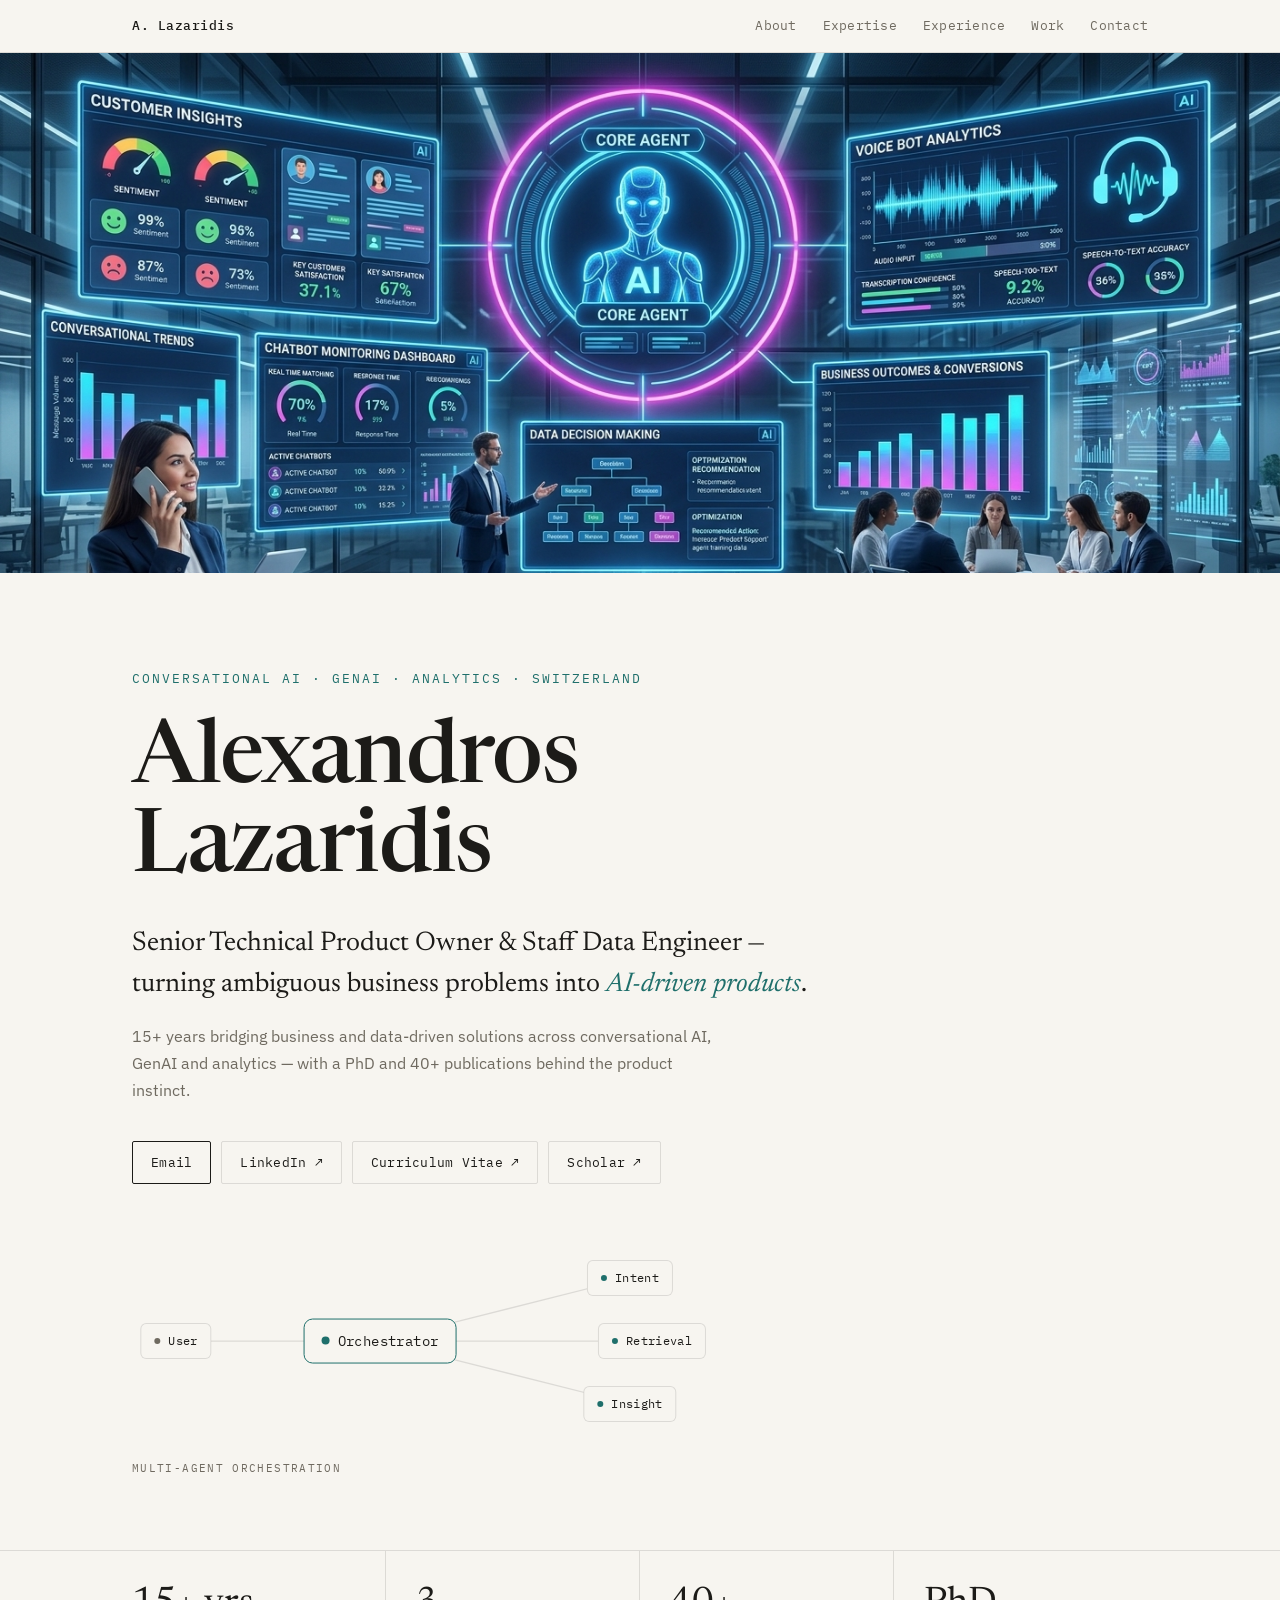
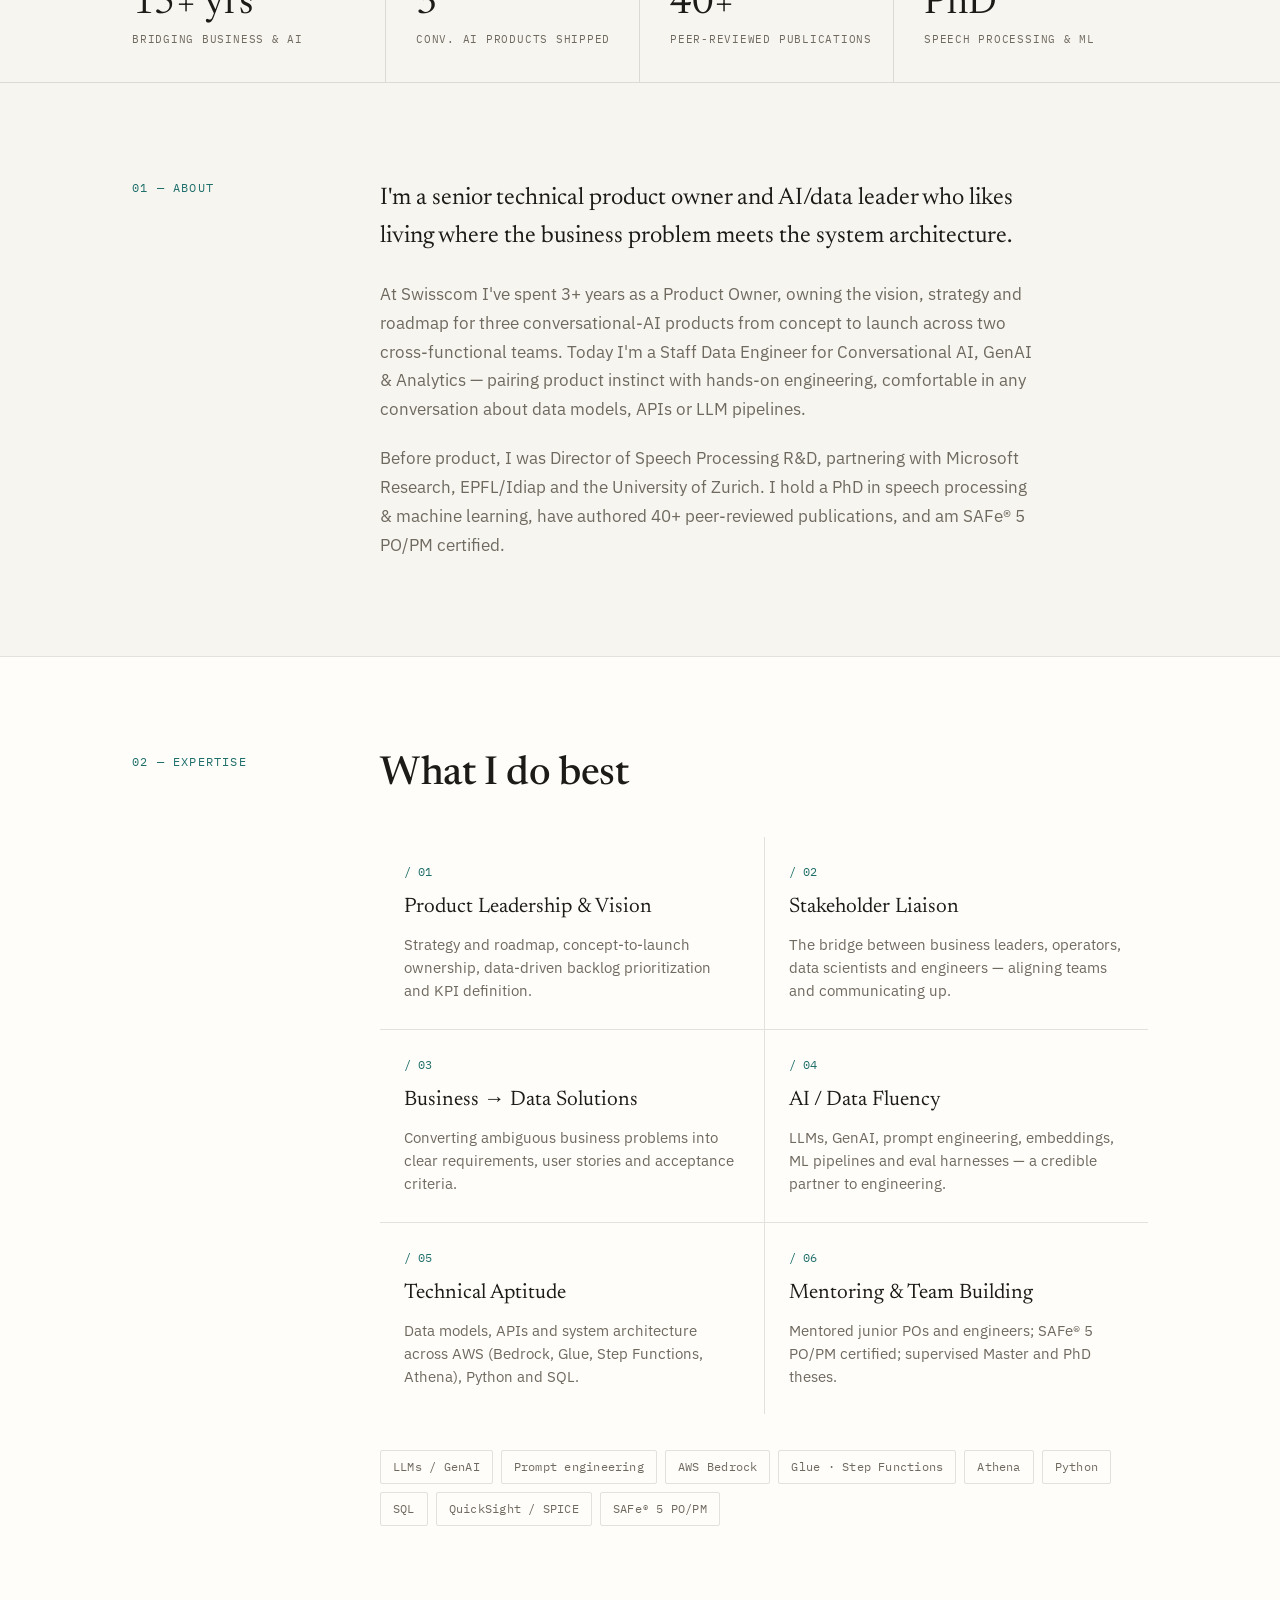
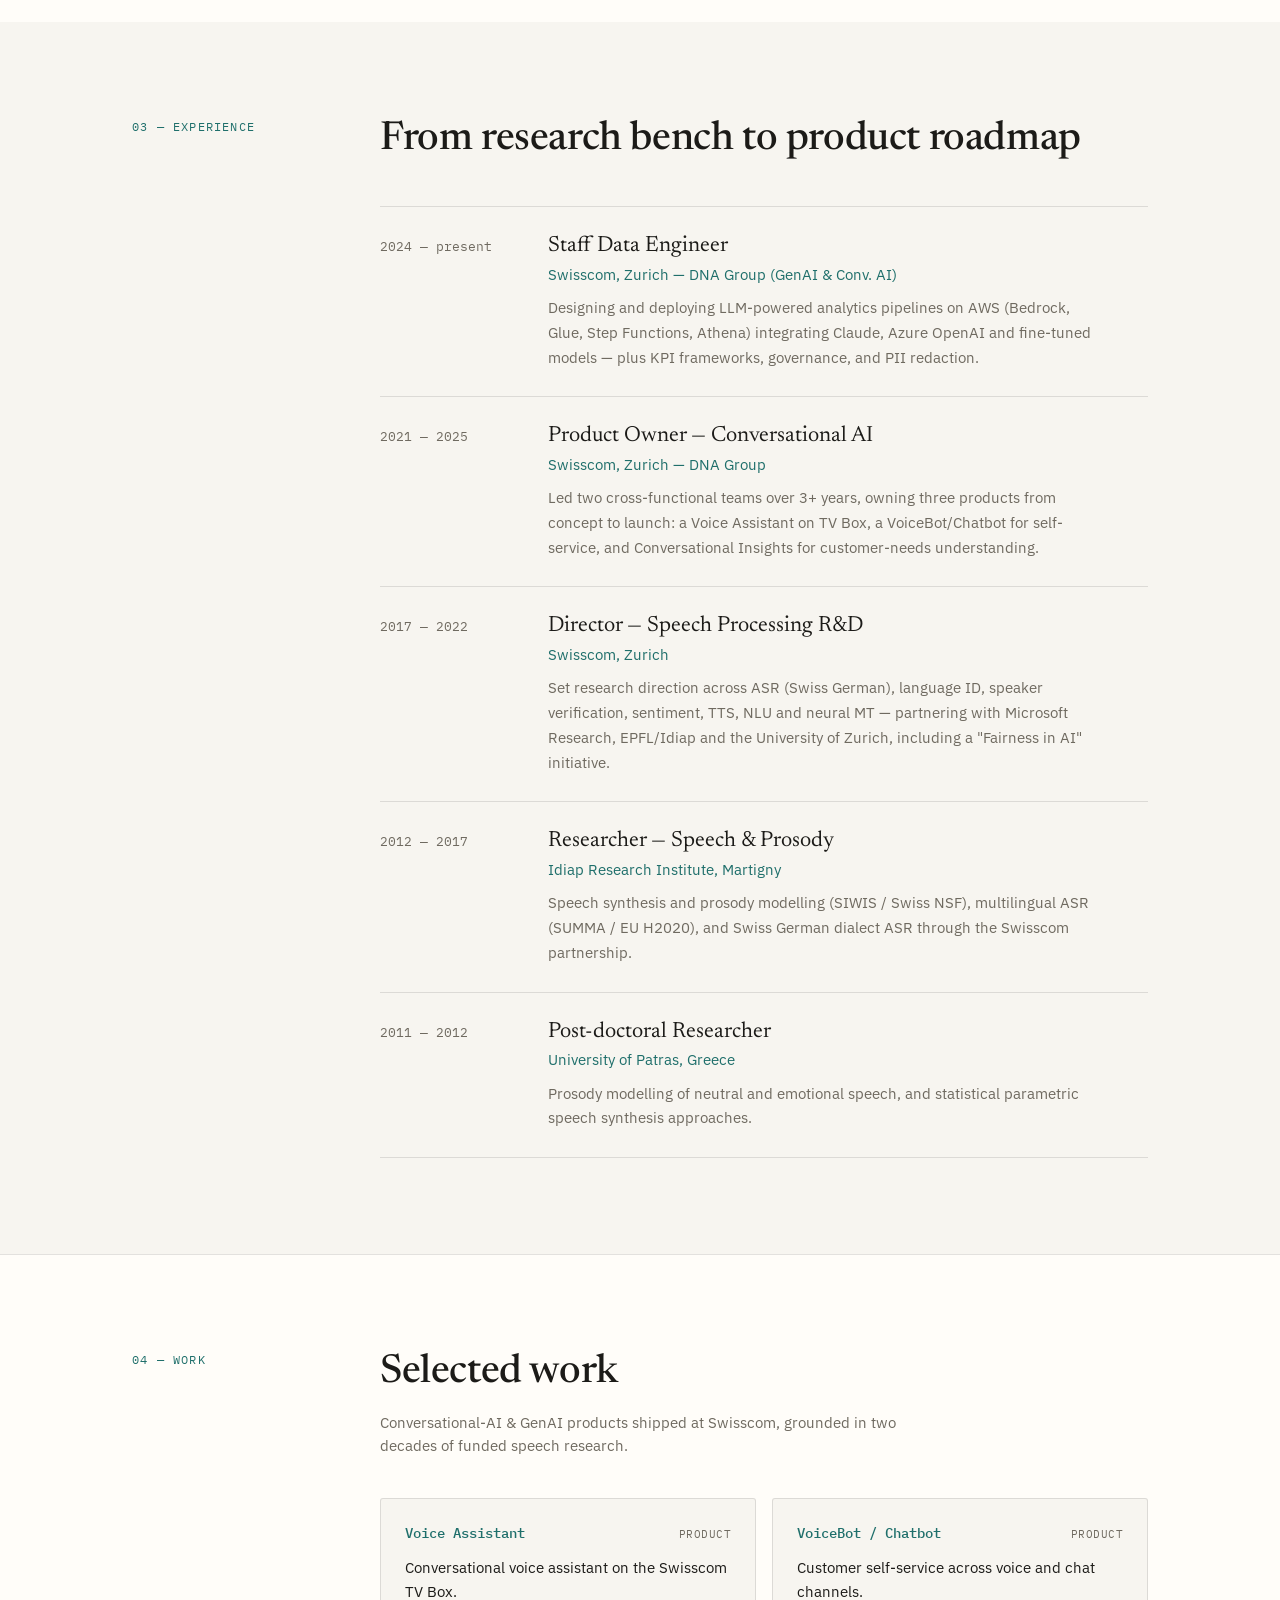
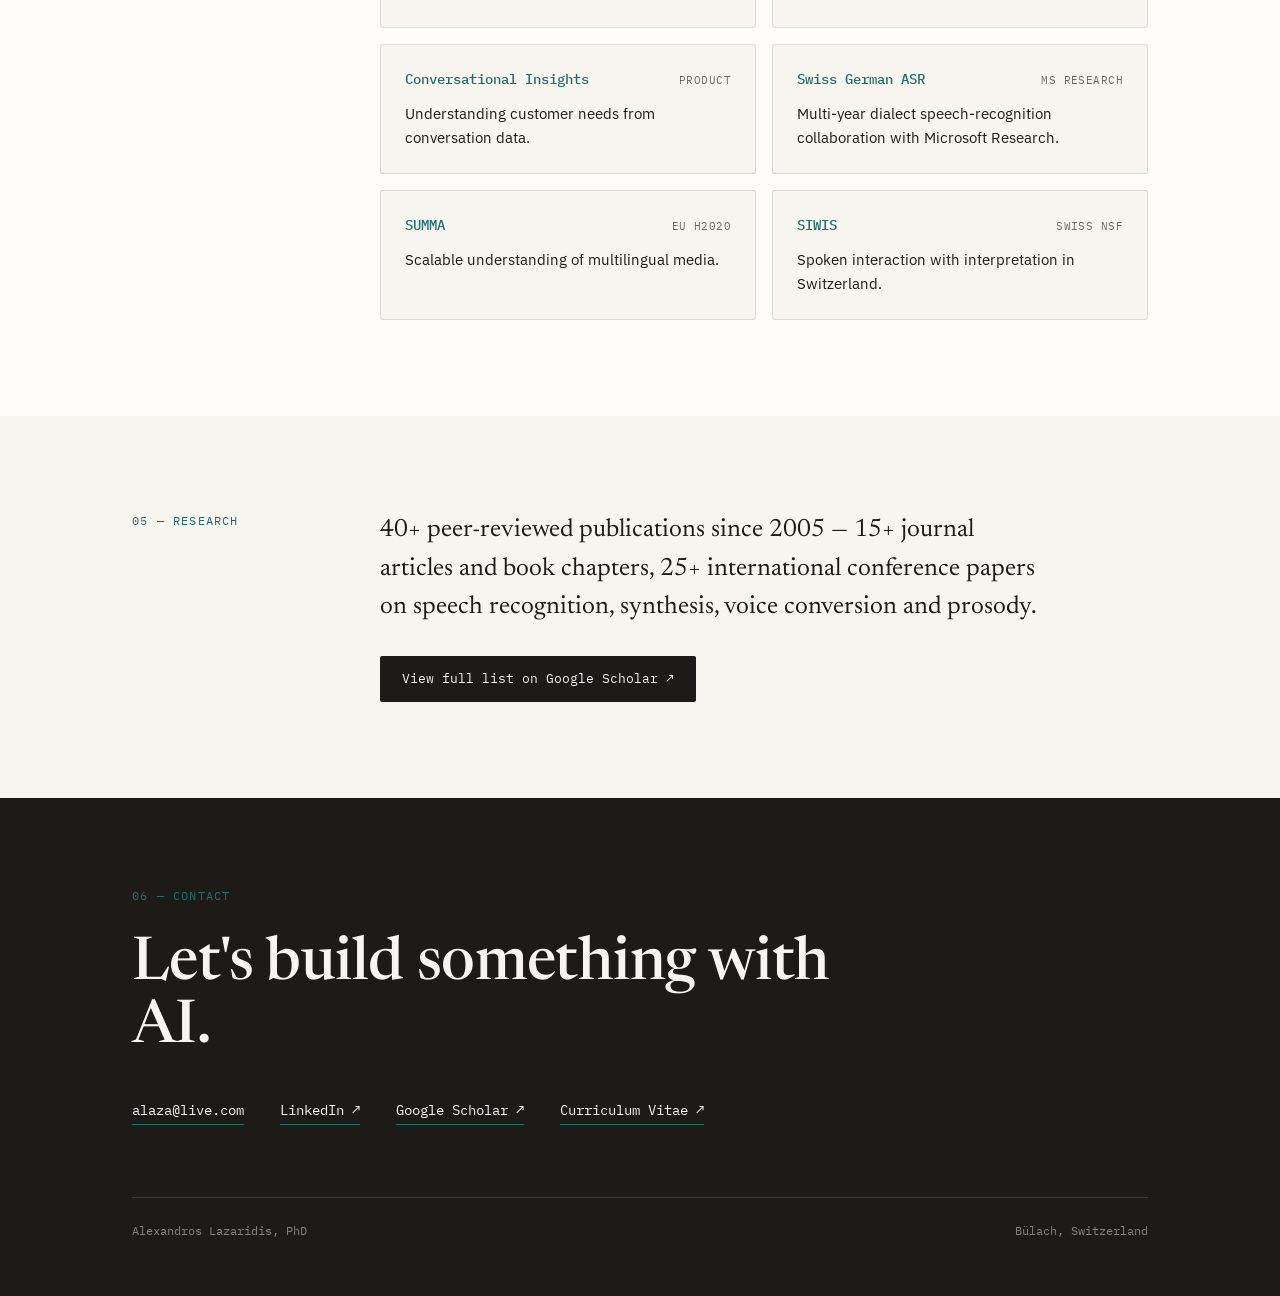
==== commit 71ba7f34: "background image" ====
--- a/index.html
+++ b/index.html
@@ -1,190 +1,339 @@
 <!DOCTYPE html>
-<html>
+<html lang="en">
 <head>
-  <meta charset="utf-8">
-  <title>Alexandros Lazaridis, PhD</title>
-  <style>
-    * { margin: 0; padding: 0; box-sizing: border-box; }
-    body { background: #f7f5f0; display: flex; align-items: center; justify-content: center; min-height: 100vh; font-family: -apple-system, BlinkMacSystemFont, sans-serif; }
-    #__bundler_loading { position: fixed; bottom: 20px; right: 20px; font: 13px/1.4 -apple-system, BlinkMacSystemFont, sans-serif; color: #666; background: #fff; padding: 8px 14px; border-radius: 8px; box-shadow: 0 1px 4px rgba(0,0,0,0.12); z-index: 10000; }
-    #__bundler_thumbnail { position: fixed; inset: 0; width: 100%; height: 100%; display: flex; align-items: center; justify-content: center; background: #f7f5f0; z-index: 9999; }
-    #__bundler_thumbnail svg { width: 100%; height: 100%; object-fit: contain; }
-    #__bundler_placeholder { color: #999; font-size: 14px; }
-  </style>
-  <noscript>
-    <style>#__bundler_loading { display: none; }</style>
-    <div style="position:fixed;bottom:12px;left:12px;font:13px/1.4 -apple-system,BlinkMacSystemFont,sans-serif;color:#999;background:rgba(255,255,255,0.9);padding:6px 12px;border-radius:6px;box-shadow:0 1px 4px rgba(0,0,0,0.08);z-index:10000;">
-      This page requires JavaScript to display.
-    </div>
-  </noscript>
+<meta charset="utf-8">
+<meta name="viewport" content="width=device-width, initial-scale=1">
+<title>Alexandros Lazaridis</title>
+<link rel="preconnect" href="https://fonts.googleapis.com">
+<link rel="preconnect" href="https://fonts.gstatic.com" crossorigin>
+<link href="https://fonts.googleapis.com/css2?family=Newsreader:ital,opsz,wght@0,6..72,400;0,6..72,500;0,6..72,600;1,6..72,400&family=IBM+Plex+Sans:wght@400;500;600&family=IBM+Plex+Mono:wght@400;500&display=swap" rel="stylesheet">
+<style>
+  * { box-sizing: border-box; }
+  html { scroll-behavior: smooth; }
+  body { margin: 0; }
+  section[id] { scroll-margin-top: 84px; }
+  ::selection { background: #1f6f6b; color: #fff; }
+  @keyframes flow { 0% { transform: translate(0,0); opacity: 0; } 14% { opacity: 1; } 82% { opacity: 1; } 100% { transform: translate(var(--dx,0px), var(--dy,0px)); opacity: 0; } }
+  @keyframes pulse { 0%, 100% { opacity: 0.4; transform: scale(0.85); } 50% { opacity: 1; transform: scale(1); } }
+  a { color: inherit; }
+  a.btn:hover { background: #1c1b18; color: #f7f5f0; }
+  a.btn-outline:hover { border-color: #1c1b18; }
+  :root {
+    --accent: #1f6f6b;
+    --bg: #f7f5f0;
+    --ink: #1c1b18;
+    --muted: #6f6a60;
+    --panel: #fffdf9;
+    --hair: rgba(28,27,24,0.12);
+  }
+</style>
 </head>
 <body>
-  <div id="__bundler_thumbnail">
-  <svg viewBox="0 0 1200 800" xmlns="http://www.w3.org/2000/svg">
-    <rect width="1200" height="800" fill="#f7f5f0"></rect>
-    <g stroke="#1f6f6b" stroke-width="6">
-      <line x1="600" y1="400" x2="340" y2="400"></line>
-      <line x1="600" y1="400" x2="860" y2="250"></line>
-      <line x1="600" y1="400" x2="900" y2="400"></line>
-      <line x1="600" y1="400" x2="860" y2="550"></line>
-    </g>
-    <circle cx="340" cy="400" r="26" fill="#6f6a60"></circle>
-    <circle cx="860" cy="250" r="26" fill="#1f6f6b"></circle>
-    <circle cx="900" cy="400" r="26" fill="#1f6f6b"></circle>
-    <circle cx="860" cy="550" r="26" fill="#1f6f6b"></circle>
-    <circle cx="600" cy="400" r="54" fill="#1f6f6b"></circle>
-    <text x="600" y="700" font-family="Georgia, serif" font-size="86" fill="#1c1b18" text-anchor="middle">AL</text>
-  </svg>
+<div style="min-height:100vh; background: var(--bg); color: var(--ink); font-family:'IBM Plex Sans', -apple-system, sans-serif; -webkit-font-smoothing:antialiased; line-height:1.55;">
+
+  <header style="position:sticky; top:0; z-index:50; backdrop-filter:saturate(1.4) blur(8px); background: var(--bg); border-bottom:1px solid var(--hair);">
+    <div style="max-width:1080px; margin:0 auto; padding:16px 32px; display:flex; align-items:center; justify-content:space-between; gap:24px;">
+      <a href="#top" style="text-decoration:none; font-family:'IBM Plex Mono', monospace; font-size:13px; letter-spacing:0.04em; font-weight:500;">A. Lazaridis</a>
+      <nav style="display:flex; gap:26px; font-family:'IBM Plex Mono', monospace; font-size:12.5px; letter-spacing:0.02em;">
+        <a href="#about" style="text-decoration:none; color:var(--muted);">About</a>
+        <a href="#focus" style="text-decoration:none; color:var(--muted);">Expertise</a>
+        <a href="#experience" style="text-decoration:none; color:var(--muted);">Experience</a>
+        <a href="#projects" style="text-decoration:none; color:var(--muted);">Work</a>
+        <a href="#contact" style="text-decoration:none; color:var(--muted);">Contact</a>
+      </nav>
+    </div>
+  </header>
+
+  <a id="top"></a>
+
+  <!-- TOP IMAGE -->
+  <div style="width:100%; max-height:520px; overflow:hidden;">
+    <img src="uploads/backgroundimage.png" alt="AI-powered conversational analytics dashboard" style="width:100%; height:100%; object-fit:cover; display:block;">
+  </div>
+
+  <!-- HERO -->
+  <section style="max-width:1080px; margin:0 auto; padding:96px 32px 64px;">
+    <div style="font-family:'IBM Plex Mono', monospace; font-size:12.5px; letter-spacing:0.16em; text-transform:uppercase; color:var(--accent); margin-bottom:28px;">Conversational AI &middot; GenAI &middot; Analytics &middot; Switzerland</div>
+    <h1 style="font-family:'Newsreader', serif; font-weight:500; font-size:clamp(44px, 7vw, 88px); line-height:1.02; letter-spacing:-0.015em; margin:0 0 28px;">Alexandros<br>Lazaridis</h1>
+    <p style="font-family:'Newsreader', serif; font-size:clamp(20px,2.4vw,27px); line-height:1.5; max-width:720px; color:var(--ink); margin:0 0 18px;">Senior Technical Product Owner &amp; Staff Data Engineer — turning ambiguous business problems into <em style="font-style:italic; color:var(--accent);">AI-driven products</em>.</p>
+    <p style="font-size:16px; line-height:1.7; max-width:600px; color:var(--muted); margin:0 0 36px;">15+ years bridging business and data-driven solutions across conversational AI, GenAI and analytics — with a PhD and 40+ publications behind the product instinct.</p>
+
+    <div style="display:flex; flex-wrap:wrap; gap:10px; margin-bottom:52px;">
+      <a class="btn" href="mailto:alaza@live.com" style="text-decoration:none; font-family:'IBM Plex Mono', monospace; font-size:12.5px; letter-spacing:0.02em; padding:11px 18px; border:1px solid var(--ink); border-radius:2px; color:var(--ink); transition:background .15s,color .15s;">Email</a>
+      <a class="btn-outline" href="https://www.linkedin.com/in/alexandros-lazaridis-0325a649" target="_blank" rel="noopener" style="text-decoration:none; font-family:'IBM Plex Mono', monospace; font-size:12.5px; letter-spacing:0.02em; padding:11px 18px; border:1px solid var(--hair); border-radius:2px; color:var(--ink); transition:border-color .15s;">LinkedIn &#8599;</a>
+      <a class="btn-outline" href="/cv/Alexandros_Lazaridis_CV_2026.pdf" target="_blank" rel="noopener" style="text-decoration:none; font-family:'IBM Plex Mono', monospace; font-size:12.5px; letter-spacing:0.02em; padding:11px 18px; border:1px solid var(--hair); border-radius:2px; color:var(--ink); transition:border-color .15s;">Curriculum Vitae &#8599;</a>
+      <a class="btn-outline" href="http://scholar.google.ch/citations?user=spFLsi8AAAAJ&hl=en" target="_blank" rel="noopener" style="text-decoration:none; font-family:'IBM Plex Mono', monospace; font-size:12.5px; letter-spacing:0.02em; padding:11px 18px; border:1px solid var(--hair); border-radius:2px; color:var(--ink); transition:border-color .15s;">Scholar &#8599;</a>
+    </div>
+
+    <!-- agent orchestration graph -->
+    <div style="position:relative; width:100%; max-width:600px; height:210px; margin-bottom:40px;">
+      <svg viewBox="0 0 600 210" width="100%" height="210" style="position:absolute; inset:0; overflow:visible;">
+        <line x1="44" y1="105" x2="248" y2="105" style="stroke:var(--hair); stroke-width:1.25px;"></line>
+        <line x1="248" y1="105" x2="498" y2="42" style="stroke:var(--hair); stroke-width:1.25px;"></line>
+        <line x1="248" y1="105" x2="520" y2="105" style="stroke:var(--hair); stroke-width:1.25px;"></line>
+        <line x1="248" y1="105" x2="498" y2="168" style="stroke:var(--hair); stroke-width:1.25px;"></line>
+      </svg>
+      <span style="position:absolute; left:40.5px; top:101.5px; width:7px; height:7px; border-radius:50%; background:var(--accent); --dx:204px; --dy:0px; animation: flow 1.6s cubic-bezier(.45,.05,.35,1) 0s infinite;"></span>
+      <span style="position:absolute; left:244.5px; top:101.5px; width:7px; height:7px; border-radius:50%; background:var(--accent); --dx:250px; --dy:-63px; animation: flow 1.9s cubic-bezier(.45,.05,.35,1) 0.7s infinite;"></span>
+      <span style="position:absolute; left:244.5px; top:101.5px; width:7px; height:7px; border-radius:50%; background:var(--accent); --dx:272px; --dy:0px; animation: flow 1.9s cubic-bezier(.45,.05,.35,1) 1.0s infinite;"></span>
+      <span style="position:absolute; left:244.5px; top:101.5px; width:7px; height:7px; border-radius:50%; background:var(--accent); --dx:250px; --dy:63px; animation: flow 1.9s cubic-bezier(.45,.05,.35,1) 1.3s infinite;"></span>
+
+      <div style="position:absolute; left:44px; top:105px; transform:translate(-50%,-50%); display:flex; align-items:center; gap:8px; padding:8px 13px; border:1px solid var(--hair); border-radius:6px; background:var(--bg); white-space:nowrap;">
+        <span style="width:6px; height:6px; border-radius:50%; background:var(--muted); animation:none;"></span>
+        <span style="font-family:'IBM Plex Mono', monospace; font-size:11.5px; letter-spacing:0.03em; color:var(--ink);">User</span>
+      </div>
+      <div style="position:absolute; left:248px; top:105px; transform:translate(-50%,-50%); display:flex; align-items:center; gap:8px; padding:11px 17px; border:1px solid var(--accent); border-radius:9px; background:var(--bg); white-space:nowrap;">
+        <span style="width:8px; height:8px; border-radius:50%; background:var(--accent); animation:none;"></span>
+        <span style="font-family:'IBM Plex Mono', monospace; font-size:13.5px; letter-spacing:0.03em; color:var(--ink);">Orchestrator</span>
+      </div>
+      <div style="position:absolute; left:498px; top:42px; transform:translate(-50%,-50%); display:flex; align-items:center; gap:8px; padding:8px 13px; border:1px solid var(--hair); border-radius:6px; background:var(--bg); white-space:nowrap;">
+        <span style="width:6px; height:6px; border-radius:50%; background:var(--accent); animation:pulse 1.8s ease-in-out 0s infinite;"></span>
+        <span style="font-family:'IBM Plex Mono', monospace; font-size:11.5px; letter-spacing:0.03em; color:var(--ink);">Intent</span>
+      </div>
+      <div style="position:absolute; left:520px; top:105px; transform:translate(-50%,-50%); display:flex; align-items:center; gap:8px; padding:8px 13px; border:1px solid var(--hair); border-radius:6px; background:var(--bg); white-space:nowrap;">
+        <span style="width:6px; height:6px; border-radius:50%; background:var(--accent); animation:pulse 1.8s ease-in-out 0.6s infinite;"></span>
+        <span style="font-family:'IBM Plex Mono', monospace; font-size:11.5px; letter-spacing:0.03em; color:var(--ink);">Retrieval</span>
+      </div>
+      <div style="position:absolute; left:498px; top:168px; transform:translate(-50%,-50%); display:flex; align-items:center; gap:8px; padding:8px 13px; border:1px solid var(--hair); border-radius:6px; background:var(--bg); white-space:nowrap;">
+        <span style="width:6px; height:6px; border-radius:50%; background:var(--accent); animation:pulse 1.8s ease-in-out 1.2s infinite;"></span>
+        <span style="font-family:'IBM Plex Mono', monospace; font-size:11.5px; letter-spacing:0.03em; color:var(--ink);">Insight</span>
+      </div>
+      <div style="position:absolute; left:0; bottom:-30px; font-family:'IBM Plex Mono', monospace; font-size:10.5px; letter-spacing:0.13em; text-transform:uppercase; color:var(--muted);">Multi-agent orchestration</div>
+    </div>
+  </section>
+
+  <!-- STATS STRIP -->
+  <section style="border-top:1px solid var(--hair); border-bottom:1px solid var(--hair);">
+    <div style="max-width:1080px; margin:0 auto; padding:0 32px; display:grid; grid-template-columns:repeat(4, 1fr);">
+      <div style="padding:34px 0; border-right:1px solid var(--hair);">
+        <div style="font-family:'Newsreader', serif; font-size:38px; line-height:1; margin-bottom:8px;">15+ yrs</div>
+        <div style="font-family:'IBM Plex Mono', monospace; font-size:11px; letter-spacing:0.07em; text-transform:uppercase; color:var(--muted);">Bridging business &amp; AI</div>
+      </div>
+      <div style="padding:34px 0 34px 30px; border-right:1px solid var(--hair);">
+        <div style="font-family:'Newsreader', serif; font-size:38px; line-height:1; margin-bottom:8px;">3</div>
+        <div style="font-family:'IBM Plex Mono', monospace; font-size:11px; letter-spacing:0.07em; text-transform:uppercase; color:var(--muted);">Conv. AI products shipped</div>
+      </div>
+      <div style="padding:34px 0 34px 30px; border-right:1px solid var(--hair);">
+        <div style="font-family:'Newsreader', serif; font-size:38px; line-height:1; margin-bottom:8px;">40+</div>
+        <div style="font-family:'IBM Plex Mono', monospace; font-size:11px; letter-spacing:0.07em; text-transform:uppercase; color:var(--muted);">Peer-reviewed publications</div>
+      </div>
+      <div style="padding:34px 0 34px 30px;">
+        <div style="font-family:'Newsreader', serif; font-size:38px; line-height:1; margin-bottom:8px;">PhD</div>
+        <div style="font-family:'IBM Plex Mono', monospace; font-size:11px; letter-spacing:0.07em; text-transform:uppercase; color:var(--muted);">Speech processing &amp; ML</div>
+      </div>
+    </div>
+  </section>
+
+  <!-- ABOUT -->
+  <section id="about" style="max-width:1080px; margin:0 auto; padding:96px 32px;">
+    <div style="display:grid; grid-template-columns:200px 1fr; gap:48px;">
+      <div style="font-family:'IBM Plex Mono', monospace; font-size:12px; letter-spacing:0.1em; text-transform:uppercase; color:var(--accent);">01 — About</div>
+      <div style="max-width:660px;">
+        <p style="font-family:'Newsreader', serif; font-size:clamp(20px,2vw,24px); line-height:1.6; margin:0 0 24px;">I'm a senior technical product owner and AI/data leader who likes living where the business problem meets the system architecture.</p>
+        <p style="font-size:16.5px; line-height:1.75; color:var(--muted); margin:0 0 20px;">At Swisscom I've spent 3+ years as a Product Owner, owning the vision, strategy and roadmap for three conversational-AI products from concept to launch across two cross-functional teams. Today I'm a Staff Data Engineer for Conversational AI, GenAI &amp; Analytics — pairing product instinct with hands-on engineering, comfortable in any conversation about data models, APIs or LLM pipelines.</p>
+        <p style="font-size:16.5px; line-height:1.75; color:var(--muted); margin:0;">Before product, I was Director of Speech Processing R&amp;D, partnering with Microsoft Research, EPFL/Idiap and the University of Zurich. I hold a PhD in speech processing &amp; machine learning, have authored 40+ peer-reviewed publications, and am SAFe® 5 PO/PM certified.</p>
+      </div>
+    </div>
+  </section>
+
+  <!-- EXPERTISE -->
+  <section id="focus" style="border-top:1px solid var(--hair); background:var(--panel);">
+    <div style="max-width:1080px; margin:0 auto; padding:96px 32px;">
+      <div style="display:grid; grid-template-columns:200px 1fr; gap:48px;">
+        <div style="font-family:'IBM Plex Mono', monospace; font-size:12px; letter-spacing:0.1em; text-transform:uppercase; color:var(--accent);">02 — Expertise</div>
+        <div>
+          <h2 style="font-family:'Newsreader', serif; font-weight:500; font-size:clamp(28px,3.4vw,40px); line-height:1.1; margin:0 0 40px; letter-spacing:-0.01em;">What I do best</h2>
+          <div style="display:grid; grid-template-columns:repeat(2,1fr); gap:1px; background:var(--hair);">
+            <div style="background:var(--panel); padding:26px 24px;">
+              <div style="font-family:'IBM Plex Mono', monospace; font-size:11.5px; color:var(--accent); margin-bottom:12px;">/ 01</div>
+              <div style="font-family:'Newsreader', serif; font-size:21px; margin-bottom:8px;">Product Leadership &amp; Vision</div>
+              <div style="font-size:14.5px; line-height:1.6; color:var(--muted);">Strategy and roadmap, concept-to-launch ownership, data-driven backlog prioritization and KPI definition.</div>
+            </div>
+            <div style="background:var(--panel); padding:26px 24px;">
+              <div style="font-family:'IBM Plex Mono', monospace; font-size:11.5px; color:var(--accent); margin-bottom:12px;">/ 02</div>
+              <div style="font-family:'Newsreader', serif; font-size:21px; margin-bottom:8px;">Stakeholder Liaison</div>
+              <div style="font-size:14.5px; line-height:1.6; color:var(--muted);">The bridge between business leaders, operators, data scientists and engineers — aligning teams and communicating up.</div>
+            </div>
+            <div style="background:var(--panel); padding:26px 24px;">
+              <div style="font-family:'IBM Plex Mono', monospace; font-size:11.5px; color:var(--accent); margin-bottom:12px;">/ 03</div>
+              <div style="font-family:'Newsreader', serif; font-size:21px; margin-bottom:8px;">Business &rarr; Data Solutions</div>
+              <div style="font-size:14.5px; line-height:1.6; color:var(--muted);">Converting ambiguous business problems into clear requirements, user stories and acceptance criteria.</div>
+            </div>
+            <div style="background:var(--panel); padding:26px 24px;">
+              <div style="font-family:'IBM Plex Mono', monospace; font-size:11.5px; color:var(--accent); margin-bottom:12px;">/ 04</div>
+              <div style="font-family:'Newsreader', serif; font-size:21px; margin-bottom:8px;">AI / Data Fluency</div>
+              <div style="font-size:14.5px; line-height:1.6; color:var(--muted);">LLMs, GenAI, prompt engineering, embeddings, ML pipelines and eval harnesses — a credible partner to engineering.</div>
+            </div>
+            <div style="background:var(--panel); padding:26px 24px;">
+              <div style="font-family:'IBM Plex Mono', monospace; font-size:11.5px; color:var(--accent); margin-bottom:12px;">/ 05</div>
+              <div style="font-family:'Newsreader', serif; font-size:21px; margin-bottom:8px;">Technical Aptitude</div>
+              <div style="font-size:14.5px; line-height:1.6; color:var(--muted);">Data models, APIs and system architecture across AWS (Bedrock, Glue, Step Functions, Athena), Python and SQL.</div>
+            </div>
+            <div style="background:var(--panel); padding:26px 24px;">
+              <div style="font-family:'IBM Plex Mono', monospace; font-size:11.5px; color:var(--accent); margin-bottom:12px;">/ 06</div>
+              <div style="font-family:'Newsreader', serif; font-size:21px; margin-bottom:8px;">Mentoring &amp; Team Building</div>
+              <div style="font-size:14.5px; line-height:1.6; color:var(--muted);">Mentored junior POs and engineers; SAFe® 5 PO/PM certified; supervised Master and PhD theses.</div>
+            </div>
+          </div>
+          <div style="margin-top:36px; display:flex; flex-wrap:wrap; gap:8px;">
+            <span style="font-family:'IBM Plex Mono', monospace; font-size:11.5px; letter-spacing:0.02em; padding:7px 12px; border:1px solid var(--hair); border-radius:2px; color:var(--muted);">LLMs / GenAI</span>
+            <span style="font-family:'IBM Plex Mono', monospace; font-size:11.5px; letter-spacing:0.02em; padding:7px 12px; border:1px solid var(--hair); border-radius:2px; color:var(--muted);">Prompt engineering</span>
+            <span style="font-family:'IBM Plex Mono', monospace; font-size:11.5px; letter-spacing:0.02em; padding:7px 12px; border:1px solid var(--hair); border-radius:2px; color:var(--muted);">AWS Bedrock</span>
+            <span style="font-family:'IBM Plex Mono', monospace; font-size:11.5px; letter-spacing:0.02em; padding:7px 12px; border:1px solid var(--hair); border-radius:2px; color:var(--muted);">Glue &middot; Step Functions</span>
+            <span style="font-family:'IBM Plex Mono', monospace; font-size:11.5px; letter-spacing:0.02em; padding:7px 12px; border:1px solid var(--hair); border-radius:2px; color:var(--muted);">Athena</span>
+            <span style="font-family:'IBM Plex Mono', monospace; font-size:11.5px; letter-spacing:0.02em; padding:7px 12px; border:1px solid var(--hair); border-radius:2px; color:var(--muted);">Python</span>
+            <span style="font-family:'IBM Plex Mono', monospace; font-size:11.5px; letter-spacing:0.02em; padding:7px 12px; border:1px solid var(--hair); border-radius:2px; color:var(--muted);">SQL</span>
+            <span style="font-family:'IBM Plex Mono', monospace; font-size:11.5px; letter-spacing:0.02em; padding:7px 12px; border:1px solid var(--hair); border-radius:2px; color:var(--muted);">QuickSight / SPICE</span>
+            <span style="font-family:'IBM Plex Mono', monospace; font-size:11.5px; letter-spacing:0.02em; padding:7px 12px; border:1px solid var(--hair); border-radius:2px; color:var(--muted);">SAFe® 5 PO/PM</span>
+          </div>
+        </div>
+      </div>
+    </div>
+  </section>
+
+  <!-- EXPERIENCE -->
+  <section id="experience" style="max-width:1080px; margin:0 auto; padding:96px 32px;">
+    <div style="display:grid; grid-template-columns:200px 1fr; gap:48px;">
+      <div style="font-family:'IBM Plex Mono', monospace; font-size:12px; letter-spacing:0.1em; text-transform:uppercase; color:var(--accent);">03 — Experience</div>
+      <div>
+        <h2 style="font-family:'Newsreader', serif; font-weight:500; font-size:clamp(28px,3.4vw,40px); line-height:1.1; margin:0 0 44px; letter-spacing:-0.01em;">From research bench to product roadmap</h2>
+
+        <div style="display:grid; grid-template-columns:140px 1fr; gap:28px; padding:26px 0; border-top:1px solid var(--hair);">
+          <div style="font-family:'IBM Plex Mono', monospace; font-size:12.5px; color:var(--muted); padding-top:4px;">2024 — present</div>
+          <div>
+            <div style="font-family:'Newsreader', serif; font-size:22px; line-height:1.25; margin-bottom:3px;">Staff Data Engineer</div>
+            <div style="font-size:14.5px; color:var(--accent); margin-bottom:10px;">Swisscom, Zurich — DNA Group (GenAI &amp; Conv. AI)</div>
+            <div style="font-size:15px; line-height:1.65; color:var(--muted); max-width:560px;">Designing and deploying LLM-powered analytics pipelines on AWS (Bedrock, Glue, Step Functions, Athena) integrating Claude, Azure OpenAI and fine-tuned models — plus KPI frameworks, governance, and PII redaction.</div>
+          </div>
+        </div>
+
+        <div style="display:grid; grid-template-columns:140px 1fr; gap:28px; padding:26px 0; border-top:1px solid var(--hair);">
+          <div style="font-family:'IBM Plex Mono', monospace; font-size:12.5px; color:var(--muted); padding-top:4px;">2021 — 2025</div>
+          <div>
+            <div style="font-family:'Newsreader', serif; font-size:22px; line-height:1.25; margin-bottom:3px;">Product Owner — Conversational AI</div>
+            <div style="font-size:14.5px; color:var(--accent); margin-bottom:10px;">Swisscom, Zurich — DNA Group</div>
+            <div style="font-size:15px; line-height:1.65; color:var(--muted); max-width:560px;">Led two cross-functional teams over 3+ years, owning three products from concept to launch: a Voice Assistant on TV Box, a VoiceBot/Chatbot for self-service, and Conversational Insights for customer-needs understanding.</div>
+          </div>
+        </div>
+
+        <div style="display:grid; grid-template-columns:140px 1fr; gap:28px; padding:26px 0; border-top:1px solid var(--hair);">
+          <div style="font-family:'IBM Plex Mono', monospace; font-size:12.5px; color:var(--muted); padding-top:4px;">2017 — 2022</div>
+          <div>
+            <div style="font-family:'Newsreader', serif; font-size:22px; line-height:1.25; margin-bottom:3px;">Director — Speech Processing R&amp;D</div>
+            <div style="font-size:14.5px; color:var(--accent); margin-bottom:10px;">Swisscom, Zurich</div>
+            <div style="font-size:15px; line-height:1.65; color:var(--muted); max-width:560px;">Set research direction across ASR (Swiss German), language ID, speaker verification, sentiment, TTS, NLU and neural MT — partnering with Microsoft Research, EPFL/Idiap and the University of Zurich, including a "Fairness in AI" initiative.</div>
+          </div>
+        </div>
+
+        <div style="display:grid; grid-template-columns:140px 1fr; gap:28px; padding:26px 0; border-top:1px solid var(--hair);">
+          <div style="font-family:'IBM Plex Mono', monospace; font-size:12.5px; color:var(--muted); padding-top:4px;">2012 — 2017</div>
+          <div>
+            <div style="font-family:'Newsreader', serif; font-size:22px; line-height:1.25; margin-bottom:3px;">Researcher — Speech &amp; Prosody</div>
+            <div style="font-size:14.5px; color:var(--accent); margin-bottom:10px;">Idiap Research Institute, Martigny</div>
+            <div style="font-size:15px; line-height:1.65; color:var(--muted); max-width:560px;">Speech synthesis and prosody modelling (SIWIS / Swiss NSF), multilingual ASR (SUMMA / EU H2020), and Swiss German dialect ASR through the Swisscom partnership.</div>
+          </div>
+        </div>
+
+        <div style="display:grid; grid-template-columns:140px 1fr; gap:28px; padding:26px 0; border-top:1px solid var(--hair);">
+          <div style="font-family:'IBM Plex Mono', monospace; font-size:12.5px; color:var(--muted); padding-top:4px;">2011 — 2012</div>
+          <div>
+            <div style="font-family:'Newsreader', serif; font-size:22px; line-height:1.25; margin-bottom:3px;">Post-doctoral Researcher</div>
+            <div style="font-size:14.5px; color:var(--accent); margin-bottom:10px;">University of Patras, Greece</div>
+            <div style="font-size:15px; line-height:1.65; color:var(--muted); max-width:560px;">Prosody modelling of neutral and emotional speech, and statistical parametric speech synthesis approaches.</div>
+          </div>
+        </div>
+
+        <div style="border-top:1px solid var(--hair);"></div>
+      </div>
+    </div>
+  </section>
+
+  <!-- WORK -->
+  <section id="projects" style="border-top:1px solid var(--hair); background:var(--panel);">
+    <div style="max-width:1080px; margin:0 auto; padding:96px 32px;">
+      <div style="display:grid; grid-template-columns:200px 1fr; gap:48px;">
+        <div style="font-family:'IBM Plex Mono', monospace; font-size:12px; letter-spacing:0.1em; text-transform:uppercase; color:var(--accent);">04 — Work</div>
+        <div>
+          <h2 style="font-family:'Newsreader', serif; font-weight:500; font-size:clamp(28px,3.4vw,40px); line-height:1.1; margin:0 0 16px; letter-spacing:-0.01em;">Selected work</h2>
+          <p style="font-size:15px; color:var(--muted); margin:0 0 40px; max-width:540px;">Conversational-AI &amp; GenAI products shipped at Swisscom, grounded in two decades of funded speech research.</p>
+          <div style="display:grid; grid-template-columns:repeat(2,1fr); gap:16px;">
+            <div style="background:var(--bg); border:1px solid var(--hair); border-radius:3px; padding:24px;">
+              <div style="display:flex; justify-content:space-between; align-items:baseline; gap:12px; margin-bottom:12px;">
+                <div style="font-family:'IBM Plex Mono', monospace; font-size:14px; font-weight:500; color:var(--accent);">Voice Assistant</div>
+                <div style="font-family:'IBM Plex Mono', monospace; font-size:10.5px; letter-spacing:0.04em; color:var(--muted); white-space:nowrap;">PRODUCT</div>
+              </div>
+              <div style="font-size:14.5px; line-height:1.6; color:var(--ink);">Conversational voice assistant on the Swisscom TV Box.</div>
+            </div>
+            <div style="background:var(--bg); border:1px solid var(--hair); border-radius:3px; padding:24px;">
+              <div style="display:flex; justify-content:space-between; align-items:baseline; gap:12px; margin-bottom:12px;">
+                <div style="font-family:'IBM Plex Mono', monospace; font-size:14px; font-weight:500; color:var(--accent);">VoiceBot / Chatbot</div>
+                <div style="font-family:'IBM Plex Mono', monospace; font-size:10.5px; letter-spacing:0.04em; color:var(--muted); white-space:nowrap;">PRODUCT</div>
+              </div>
+              <div style="font-size:14.5px; line-height:1.6; color:var(--ink);">Customer self-service across voice and chat channels.</div>
+            </div>
+            <div style="background:var(--bg); border:1px solid var(--hair); border-radius:3px; padding:24px;">
+              <div style="display:flex; justify-content:space-between; align-items:baseline; gap:12px; margin-bottom:12px;">
+                <div style="font-family:'IBM Plex Mono', monospace; font-size:14px; font-weight:500; color:var(--accent);">Conversational Insights</div>
+                <div style="font-family:'IBM Plex Mono', monospace; font-size:10.5px; letter-spacing:0.04em; color:var(--muted); white-space:nowrap;">PRODUCT</div>
+              </div>
+              <div style="font-size:14.5px; line-height:1.6; color:var(--ink);">Understanding customer needs from conversation data.</div>
+            </div>
+            <div style="background:var(--bg); border:1px solid var(--hair); border-radius:3px; padding:24px;">
+              <div style="display:flex; justify-content:space-between; align-items:baseline; gap:12px; margin-bottom:12px;">
+                <div style="font-family:'IBM Plex Mono', monospace; font-size:14px; font-weight:500; color:var(--accent);">Swiss German ASR</div>
+                <div style="font-family:'IBM Plex Mono', monospace; font-size:10.5px; letter-spacing:0.04em; color:var(--muted); white-space:nowrap;">MS RESEARCH</div>
+              </div>
+              <div style="font-size:14.5px; line-height:1.6; color:var(--ink);">Multi-year dialect speech-recognition collaboration with Microsoft Research.</div>
+            </div>
+            <div style="background:var(--bg); border:1px solid var(--hair); border-radius:3px; padding:24px;">
+              <div style="display:flex; justify-content:space-between; align-items:baseline; gap:12px; margin-bottom:12px;">
+                <div style="font-family:'IBM Plex Mono', monospace; font-size:14px; font-weight:500; color:var(--accent);">SUMMA</div>
+                <div style="font-family:'IBM Plex Mono', monospace; font-size:10.5px; letter-spacing:0.04em; color:var(--muted); white-space:nowrap;">EU H2020</div>
+              </div>
+              <div style="font-size:14.5px; line-height:1.6; color:var(--ink);">Scalable understanding of multilingual media.</div>
+            </div>
+            <div style="background:var(--bg); border:1px solid var(--hair); border-radius:3px; padding:24px;">
+              <div style="display:flex; justify-content:space-between; align-items:baseline; gap:12px; margin-bottom:12px;">
+                <div style="font-family:'IBM Plex Mono', monospace; font-size:14px; font-weight:500; color:var(--accent);">SIWIS</div>
+                <div style="font-family:'IBM Plex Mono', monospace; font-size:10.5px; letter-spacing:0.04em; color:var(--muted); white-space:nowrap;">SWISS NSF</div>
+              </div>
+              <div style="font-size:14.5px; line-height:1.6; color:var(--ink);">Spoken interaction with interpretation in Switzerland.</div>
+            </div>
+          </div>
+        </div>
+      </div>
+    </div>
+  </section>
+
+  <!-- PUBLICATIONS -->
+  <section id="publications" style="max-width:1080px; margin:0 auto; padding:96px 32px;">
+    <div style="display:grid; grid-template-columns:200px 1fr; gap:48px;">
+      <div style="font-family:'IBM Plex Mono', monospace; font-size:12px; letter-spacing:0.1em; text-transform:uppercase; color:var(--accent);">05 — Research</div>
+      <div style="max-width:660px;">
+        <p style="font-family:'Newsreader', serif; font-size:clamp(20px,2vw,25px); line-height:1.55; margin:0 0 28px;">40+ peer-reviewed publications since 2005 — 15+ journal articles and book chapters, 25+ international conference papers on speech recognition, synthesis, voice conversion and prosody.</p>
+        <a href="http://scholar.google.ch/citations?user=spFLsi8AAAAJ&hl=en" target="_blank" rel="noopener" style="display:inline-block; text-decoration:none; font-family:'IBM Plex Mono', monospace; font-size:13px; padding:13px 22px; background:var(--ink); color:var(--bg); border-radius:2px;">View full list on Google Scholar &#8599;</a>
+      </div>
+    </div>
+  </section>
+
+  <!-- CONTACT / FOOTER -->
+  <section id="contact" style="border-top:1px solid var(--ink); background:var(--ink); color:var(--bg);">
+    <div style="max-width:1080px; margin:0 auto; padding:88px 32px 56px;">
+      <div style="font-family:'IBM Plex Mono', monospace; font-size:12px; letter-spacing:0.1em; text-transform:uppercase; color:var(--accent); margin-bottom:28px;">06 — Contact</div>
+      <h2 style="font-family:'Newsreader', serif; font-weight:500; font-size:clamp(32px,5vw,60px); line-height:1.05; margin:0 0 40px; letter-spacing:-0.01em; max-width:760px;">Let's build something with AI.</h2>
+      <div style="display:flex; flex-wrap:wrap; gap:36px; font-family:'IBM Plex Mono', monospace; font-size:13.5px;">
+        <a href="mailto:alaza@live.com" style="text-decoration:none; border-bottom:1px solid var(--accent); padding-bottom:3px;">alaza@live.com</a>
+        <a href="https://www.linkedin.com/in/alexandros-lazaridis-0325a649" target="_blank" rel="noopener" style="text-decoration:none; border-bottom:1px solid var(--accent); padding-bottom:3px;">LinkedIn &#8599;</a>
+        <a href="http://scholar.google.ch/citations?user=spFLsi8AAAAJ&hl=en" target="_blank" rel="noopener" style="text-decoration:none; border-bottom:1px solid var(--accent); padding-bottom:3px;">Google Scholar &#8599;</a>
+        <a href="/cv/Alexandros_Lazaridis_CV_2026.pdf" target="_blank" rel="noopener" style="text-decoration:none; border-bottom:1px solid var(--accent); padding-bottom:3px;">Curriculum Vitae &#8599;</a>
+      </div>
+      <div style="margin-top:72px; padding-top:24px; border-top:1px solid rgba(255,255,255,0.14); display:flex; flex-wrap:wrap; justify-content:space-between; gap:12px; font-family:'IBM Plex Mono', monospace; font-size:11.5px; color:rgba(255,255,255,0.45);">
+        <span>Alexandros Lazaridis, PhD</span>
+        <span>Bülach, Switzerland</span>
+      </div>
+    </div>
+  </section>
+
 </div>
-  <div id="__bundler_loading">Unpacking...</div>
-
-  <script>
-    
-document.addEventListener('DOMContentLoaded', async function() {
-  const loading = document.getElementById('__bundler_loading');
-  function setStatus(msg) { if (loading) loading.textContent = msg; }
-
-  // Error sink persists across replaceWith since it's on window, not the DOM.
-  window.addEventListener('error', function(e) {
-    var p = document.body || document.documentElement;
-    var d = document.getElementById('__bundler_err') || p.appendChild(document.createElement('div'));
-    d.id = '__bundler_err';
-    d.style.cssText = 'position:fixed;bottom:12px;left:12px;right:12px;font:12px/1.4 ui-monospace,monospace;background:#2a1215;color:#ff8a80;padding:10px 14px;border-radius:8px;border:1px solid #5c2b2e;z-index:99999;white-space:pre-wrap;max-height:40vh;overflow:auto';
-    d.textContent = (d.textContent ? d.textContent + String.fromCharCode(10) : '') +
-      '[bundle] ' + (e.message || e.type) +
-      (e.filename ? ' (' + e.filename.slice(0, 60) + ':' + e.lineno + ')' : '');
-  }, true);
-
-  try {
-    const manifestEl = document.querySelector('script[type="__bundler/manifest"]');
-    const templateEl = document.querySelector('script[type="__bundler/template"]');
-    if (!manifestEl || !templateEl) {
-      setStatus('Error: missing bundle data');
-      console.error('[bundler] Missing script tags — manifestEl:', !!manifestEl, 'templateEl:', !!templateEl);
-      return;
-    }
-
-    const manifest = JSON.parse(manifestEl.textContent);
-    let template = JSON.parse(templateEl.textContent);
-
-    const uuids = Object.keys(manifest);
-    setStatus('Unpacking ' + uuids.length + ' assets...');
-
-    const blobUrls = {};
-    await Promise.all(uuids.map(async (uuid) => {
-      const entry = manifest[uuid];
-      try {
-        const binaryStr = atob(entry.data);
-        const bytes = new Uint8Array(binaryStr.length);
-        for (let i = 0; i < binaryStr.length; i++) bytes[i] = binaryStr.charCodeAt(i);
-
-        let finalBytes = bytes;
-        if (entry.compressed) {
-          if (typeof DecompressionStream !== 'undefined') {
-            const ds = new DecompressionStream('gzip');
-            const writer = ds.writable.getWriter();
-            const reader = ds.readable.getReader();
-            writer.write(bytes);
-            writer.close();
-            const chunks = [];
-            let totalLen = 0;
-            while (true) {
-              const { done, value } = await reader.read();
-              if (done) break;
-              chunks.push(value);
-              totalLen += value.length;
-            }
-            finalBytes = new Uint8Array(totalLen);
-            let offset = 0;
-            for (const chunk of chunks) { finalBytes.set(chunk, offset); offset += chunk.length; }
-          } else {
-            console.warn('DecompressionStream not available, asset ' + uuid + ' may not render');
-          }
-        }
-
-        blobUrls[uuid] = URL.createObjectURL(new Blob([finalBytes], { type: entry.mime }));
-      } catch (err) {
-        console.error('Failed to decode asset ' + uuid + ':', err);
-        blobUrls[uuid] = URL.createObjectURL(new Blob([], { type: entry.mime }));
-      }
-    }));
-
-    const extResEl = document.querySelector('script[type="__bundler/ext_resources"]');
-    const extResources = extResEl ? JSON.parse(extResEl.textContent) : [];
-    const resourceMap = {};
-    for (const entry of extResources) {
-      if (blobUrls[entry.uuid]) resourceMap[entry.id] = blobUrls[entry.uuid];
-    }
-
-    setStatus('Rendering...');
-    for (const uuid of uuids) template = template.split(uuid).join(blobUrls[uuid]);
-
-    // Strip integrity + crossorigin — blob URLs from a file:// document inherit
-    // a null origin, so crossorigin forces a CORS fetch that SRI then rejects.
-    // The manifest bytes are ours; SRI protects against CDN compromise, not this.
-    template = template.replace(/\s+integrity="[^"]*"/gi, '').replace(/\s+crossorigin="[^"]*"/gi, '');
-
-    const resourceScript = '<script>window.__resources = ' +
-      JSON.stringify(resourceMap).split('</' + 'script>').join('<\\/' + 'script>') +
-      ';</' + 'script>';
-    // Inject after <head> so the DOCTYPE stays first; prepending the script
-    // would push the parser into quirks mode. DOMParser always emits a <head>
-    // (synthesizing one if the source HTML omitted it) but may carry
-    // attributes through, so match the full opening tag. slice() rather than
-    // replace() keeps us clear of $-pattern substitution in resourceScript.
-    const headOpen = template.match(/<head[^>]*>/i);
-    if (headOpen) {
-      const i = headOpen.index + headOpen[0].length;
-      template = template.slice(0, i) + resourceScript + template.slice(i);
-    }
-
-    // Parse the template and swap the root element. Scripts inserted via
-    // DOMParser/replaceWith are inert per spec — re-create each with
-    // createElement so they execute, awaiting onload for src scripts to
-    // preserve ordering (React before ReactDOM before Babel before text/babel).
-    const doc = new DOMParser().parseFromString(template, 'text/html');
-    document.documentElement.replaceWith(doc.documentElement);
-    const dead = Array.from(document.scripts);
-    for (const old of dead) {
-      const s = document.createElement('script');
-      for (const a of old.attributes) s.setAttribute(a.name, a.value);
-      s.textContent = old.textContent;
-      // text/babel scripts with a src: fetch and inline. transformScriptTags
-      // does XHR against the src, but blob:null/ from a file:// origin is
-      // silently dropped. Inlining makes it a plain inline babel script,
-      // which transformScriptTags handles unconditionally.
-      if ((s.type === 'text/babel' || s.type === 'text/jsx') && s.src) {
-        const r = await fetch(s.src);
-        s.textContent = await r.text();
-        s.removeAttribute('src');
-      }
-      const p = s.src ? new Promise(function(r) { s.onload = s.onerror = r; }) : null;
-      old.replaceWith(s);
-      if (p) await p;
-    }
-    // Babel standalone auto-transforms type=text/babel on DOMContentLoaded,
-    // which fired before we swapped the document. Trigger manually if present.
-    if (window.Babel && typeof window.Babel.transformScriptTags === 'function') {
-      window.Babel.transformScriptTags();
-    }
-  } catch (err) {
-    setStatus('Error unpacking: ' + err.message);
-    console.error('Bundle unpack error:', err);
-  }
-});
-
-  </script>
-
-  <script type="__bundler/manifest">
-{"d9ed7f59-310d-434a-800e-20e61e9903c2":{"mime":"font/woff2","compressed":false,"data":"d09GMgABAAAAABD8AA4AAAAAJagAABCkAAEAAAAAAAAAAAAAAAAAAAAAAAAAAAAAGhYbHhwuBmAAglAREAqzYKkdC4FcAAE2AiQDgzQEIAWDOgeHaxuRHgXs2COwcQCbmJ8D8H+1YE6Ytxm8hmcytk2L2Zamg5Qx2PlMg7S+EGf+YUxHdjARCS+51005MkKSWR6CY/67W7SNkyaSP9I+FlW4NWmDli5+nt/mnwcXi1QRoxALC1GJlhb6AY+0m+kq0u136tK/Hx3ut6v8X7vKtD9vu4PRiTWgrl6Cp0yGCrjRziWRJ55wqpml8vyLpzjTNPn4jWblNO8km+xK8xQHu8jlayHkTSWa0ljpPIAFsOR/10o7fycpp8wHwtRvr2BkjaiazSxlMtk9AJoDgjYFcsC2NYZRAaACQNXnK5xk3YbMUxJ1qKnzNdQOc9V2p8pSgaQ/ZkUBoAmr8gkYYEC+WaAOWfuoMOPtICAOEACrewAcrBycDB+edrogOgDsu9axIWADJDZWJIVsRwHIjVFmYD/vNJpShfiMJ1Ep8RQSGR4OB20AgEuzu+bkYudA7wFhd/8BRQxLfgDbB0hEmgJ6pKDA2ptjpR/[base64]/M+mEqsxQpyBL5uCIBNgs9o6GiGPRcnnp0wRBSNzvpRbnC9lQ1h72P2ykVJHB8WpXTQROzu54Ge/[base64]/m7SXiKBvdtPdKHvnwGFekVoZumw16WXUrcxR4AXC58xpQzv/KPWzLfaFUl0BW7gzdwagKo4pPK1qYKDGFZXCwPLWNCT+/gpqiI9y19x2FjemMzo0HMFTg44Pso555D9LkP9Fy8kdTckdM9iANVZ4j7NcpZzrqwfHaDIhYRWNoNUQsfO0Q4P+QWo1tqrB0dPhlpaGPZtH25Dw9WZxewsdQiZzq/jDQeIe0WS0NNkRfTnudvOnoFPNPQLDlG3FfH1Uxe/wPE7zr3A2fCNGyTc7A//KX3dzygtQasSFUwyUyQcvEyQZCJC7gn8NxTHyYyXAyI7zq4b24jkjqn86s9axQIjzPOdfIxOdmLlaeI/Xm9sPIlDmrtT4GJkRi+pxCfmWz2SZSSYrFDfMC8x8ykZLg4pd/WvRB/rAVTDvUFDYG3j2D5VtZEfAT7c8No4bo65RluhrfHxZscxD4yjeUMKrXGhIQGNhJyTip3qL6q176hlYaMWvUNG3powhEuQMxlviv16imXf8nQpAl6sWfO3qvDT0MTFTg0Gujn+b2jYtekqCUjqymZBYF1y/YAYtLp1JHlZHnGV2jFmLxgSlte+h1hv94pd+H6j7iuZG9XQ7IXFEIrtdDduPRp2dlcgVKy0BjDyEu55NOw+7BdmKNASTfmmGxHYZf7tQocjc0Kg9npDhJJiVnEULo4N1MfNc0oQx1p3i7KR6c0+xMVO9Nnmlx8nYGk76i4SPv7uoe/ovurO4tDTaN8qJ3RPwX+UyA4Vmq671NPuslh7n+FCN/[base64]/vwqGMKgkUqsy5bRp1bjvXYlOCG9+u1uS21RAbDR43YSOIz9A4aPiYjN8bW4N/ejDbYZwv3/LBDW/gC8d5dMbCT4rXrwwNfjY5fDzxLfGt+HsQmXrSGvnLZXVdjliBMDwpetLw9GknUEbV1guV9ZlrAv7Mta7FphY3fq0/kLlmd7WW0u31LEIcFbH89dtLj8H8oqiYRWwcSEn/P9TS/gJxFAWOUm8TrkISVFIrbZnCTD0/88FlTbod2wLkPN3wor4kyeeyInP2z9onuoolZebUrNPFnKUNrbrdIqXgPnnyuVSFrlZV4uAd5G0bFsJmqtxqt7kirmCt2HB/UdFjH2vnPODEciq+oJAVWl6xyz13XEJKrxOGK5P/7WHiB+c+3l6YW2NVmshf6yX0NOHi51MIkfQNAbPkjvA+QZXRwjvHs9hy4FyKq5Z2SsM+HRIsFIX7zc4TXE+mgvTN/c93Jd6bdJkenj1sOnzzYdP1nCVdw2tHrHhGOdvyRCz/4P+ClMnN4m9NXE5gPFJvaKpSNmSsJh4fO73MUjphTyTECbIEMX2q7BMQMxPSzuCyt6+Oo9BHklMOzZehr2xfhWq/[base64]/nFP29hsYDr+DyUDe5JooX+FiWrBJ+CRxI2Wnp44QucyMY6/jCpcGiBJfBL+InxX9dmqeCxJMqjZmqpxp+t5jTUvk68LqTr49r4FVrqrUZiioDKSW+auamjv7Ozo79p/z5L9W65SL672szyjXinvLD/+0HN4B9RI+++ac30DzjoVxE/5Va0GgkDKXuzzMarP5luy0TbvKoU46IOngCYAu8s0AU3vn0K1ko+NMPFeC0KVr2d92hs9gVjV1rBbXi+4Xnjy8ba+YD32zJpbY8NzeAI/3Jo4xe+Jefjd7NR9fMXfDu0H1rh2z8k5BKSuZq5/NWSAfNeSTjYr1w7FEZFRn9N5CH+uAYmzu41/v5ly3IfNjZ94fPhf3xl23qoS8K+Yy0zOPjI+JezX+Ln/B9aNzfMzGZB/JZ54UuK8YVz+MwLM7utuJjSGA/X7zhAaS1Ij2+idm0baTzDSrO/UGpv1BGzX2jLhPld4RJeiFcSnlsgMlTK16pdtV+stAI6T/ZY33L/gB4H/emeJ7+Jw1VFYL7Cg2Qe3/yGs5SpOy3OAbUfKf2OgYZTt7e94v/QCrMN/1DOmHJkkU7ntEk48BeF/c2aBk3gyWP1+qFGtF2zfbc6czv4bnu2la6z1vz0uvZ1nMDbtTAbua81s04Xiiml0qEyr8dcPyLb+clC80P9xBKo0naoDRqvxrCpgCEEw9tRedb+gx0uxZtj23WMfB79vYONCZud8HPeeUr/pUUaYooQLdpVE16dTPo6iUJ8nxZ+y/ODE95Qy8glZAf1Byu3SIYuTfrxzk6Pp/10aw3xhs5am/NxTOelylkTjo9MWC+LOtfJNjWfQX7XSCHej/W8PXeT/WtW01+dGgJmvepbanU/SrdExKj9BycIJwnRiyKm9eQooX5RTbyQJKRL0l891hmxSFivKfccZMYN0HtePP7U4snlQlN6JuedOu7a+Yxprg9f0hvtxZf4uNOM+WvruJPn9i8mtjiBJfFtrt+HmvYFNjf80v65vxlfG9iM/Jt9axu+IJ7JtMELzHqTKQsN1Aq1b9dQQV8s/OadxqnUzijcu+094v6THFLVN3MqxH836R/+KWPDbkPrrlV3TW/SQ/A1dPu7nf3LXuHYl2ZMg/[base64]/Hyr7eDkAa6vLpKJ9Wh92ANTHmcfKwFJyVgekQqMnB5SRF/Pqn2oGcSPxaR2Mk3OmSVmJV778TaNPax0JgIP4E5YEJA9KW2bcJv3ap6OX5/Ylli79HsUeJ9yUCIvLAYkFNECCAOP3sngTxIdrOc4rltbj+pNpgKtD2l5XDlZdcya8tN/zEsfVbYqKAUAo82XDMbhcj1dV342mNDNVv7h48gzgU0W+B/jekTV59/[base64]/BhAAgZ8HEAGmYMBCEqNBFCAIxIQA0VEjAELXBm7x41QqCw9R7uo3hwb+/[base64]/D1n7ATgQEhYQjY5Ew7JCr2FbBwz8mnP/Gh3qr54qXEcIFiQHzfoOWSLEhJ2yoyFNsyAkSNlRkCD8kJAgJGUMT1ciDTRwOBe6olYSIRKEh+TC5ZZBFGSUUJAudOB1dDp0oICfC6ijw+coWODAiIMMISbBQQB3VjwcrWhIuICEmiyhJNAaByS0j1CYYsePEiwEjXoyYsWLHjjPJoe0f8DIEn/+Nog7+T+v0z9Bbl97R2/n3X+mY0MT3jvrdrdHxwYHW8TGsxBQ1mq9614lzCfVwGAAAAA=="},"de267500-4a01-47c5-bea1-df0e9dc7de7a":{"mime":"font/woff2","compressed":false,"data":"d09GMgABAAAAABVkAA4AAAAALuQAABUMAAEAAAAAAAAAAAAAAAAAAAAAAAAAAAAAGl4bgSAcLgZgAIFgERAKwhy0BwuCHgABNgIkA4Q4BCAFgzoHiUobuCVFRoaNA0CC3ylFVHE+Avx/SKCHCHtas1fIcskMHmKsmOTQTd4wxeiRLqySnGa//8K8TIjOJmqdv+5eDv80NhHuUrvkMyMkmf2BtvnvAgtULLQJCxsRMFFJOfKAAxvaxFy2rrJkP/RHp/uZc/A8eXt/7QqSKMqoEgi6JA0owEACw6no9hRLtw4xvzgv/M+1f+8NmHOSedZ2qmizWfhtytvpE7K4NqkFJAssFFGR523mIUwVroiUm/78ogkgADg5V6U2mXPEJAwAPTmzSPhpCqEbaZZMTfnrC0hKwfj931pqd+4nV94Au7yoXBUJBeTrzCzQzG5gN0BwUNi70F4RVVyZnidgV4kobF36fIWxlYHn+7FvomfnnW2mUVPZGLeJ3f/3rkpSA6JZIgUaJTCdIVVCIvSIrTE8pNBVbv0/[base64]/GZWkpcoD7cIBPE4zcVvzqx5kvWq4PhL6fWQ0eTP3/o3bkU2uIL4NZxJ43l9IzHt4XBGbEqGWGzLLQYkssNdc8y80x23yLOLkM6OTWo0+/AB+/QV4eXXoNc1igGwITIQoTrYVsAABsBgDIQoVGvgFjBEAsa5xxKb4aSBaPFCkzsCRDJOrCc1uIy0Ajy0Bw4ci/[base64]/Rzqh06JuHpWY1+91sjfQDDa2QBpf7nkOQGzM9CKxOr9Hf5HM9VUIaIgxv4Zz+9npMNmj9QlsohxozY3iL2fCrFxA49GuZvzjqag/nf6qe0tWAmg64oP2khUZDCYk+aHQXMMTpPNP28YVfxrmicj/GkCkazI3bpk80WjzAylerh/vH6Xxcmo6KrN8WeVnvTzd4kHkq11B6lMrFjttFc8+UmDO7EX2Prtty56pR64RQ5qlei0udUXjgFAYWNYoWIYXWVTEM9myEzK2iUNk47JSudCnWRl03+/0dwdkzBQKWjnQ1WsTIRwnyfhtLMPA00dKBSg+NAkfZus2EVHKer5l0rs4dwkIXxTBBxGJGzrNhQKuSOGbFy90qRo+1sRLyOxwplu2/WYdNlOzv/2a6ivp5/3ubbu9A8d6e1x4IunaWftEx2+j84+ChG9nYqxTzZMHLH5ZKraiB/3mOIz0dpgluadGIQ3BT1alSekiIdxAIb1gCnsDOg/[base64]/5A1JbMYjVhY6PRMUaiyK7iE3q2ENBoUagqehxSbBUTwNv+EopVwo8WoYhQV7iQsbAUWobYZSYiwzj4dFlgrePLOutGZOIpvDWpw0+pvXhs7b/1CFiINSHK75OLFisqcwK1GYZi7G3RrNnjdPzxi34bTMqK4L5huGEU1TZE+v7mUQYikzi6CPhNEh68QEaXwQU9XskPnDU1LQkNO7y9nlggHzDYFB06Jqc/fE0RhnnjncNA4KS6XjtY2YYAaZsMOWQUJnDOKHD+VRLgR6NXwituik0Cp9CTA1MDyNf9YWtikaPZvNuS8SoaQVpF7rbvkgx8Q8T2l5R3+PqLYTpfwybvOhoPwZRMVn/K8lOY8E0/EdW+yCh3r9SOkp3xrB7iKb4UEp4QwVt3Hac5YVfG9nXXm4w5WU4+3N10w+n/m4IRy6eL3G1v5GonLHpUV5QoxC/EIXPg/y0SCACAIo4CbIMl5mi6qumqmcKWZrWexFweInjWNn/FPrHsvaaPnwseBkZNTJ0HoYyoPTKdnZiDTaNKeiFUmZIheNOZRvVdS92GGe7p3LzSLgiiSsCjmUQHJbwTErfxiLjVdpyaCsAxZF5WyNG0wXU4bobyUHDyRqvtyTzCG8uAyUf8HyKcKCqOTAP7tzKjnt2tbytJCnu6RCzTlxJnlDBBdfWiQ57kWvFoeRwviw9ujOo/Bz2TIFjaEVNpidVkLTY5gzWFH9T61Ixhc270jK+CW/va/dkqFR50jYpS3yRNugRpafl8RfC2eteLlzwNm3aflyxALri8UpEidX1aTP1KjTgmnqmpl0tZ5St5BtgONLUiSR92YN03xqwRcKUnqVPa9WleWVStneWrUtt1LXKaN+fbexSJDd1VrAa+EVtM7NESnKqse8LgWI6FUtufVqrkdaz4sLUdtzxSIqt1bObq/MW5rCa113upzR3dEZb5/c/D533roeXjifzmvSqEA3J/sRFpP1SDb6R/Hy4OKgMmrysvIu+Ff9p8SUVrtIIqt9Lz67/[base64]/Wuzv6p/[base64]/4UhmdX2j6tIDAp7p/Dhie9djj/jYYQgGFlaE+Yl7ggYooje2C2rb09fYbeljHGu9sSxtzGZPX3OqBk3h1nYmJR4VMW3tWwtP6WyiUTGTskNb8KHb3+t04n/CfZ4/clZ8slxUflJ8FgrojnlK/9TKtvIGvUnVULG3iW5g8JXZ2zO4riXufmq0knf8aXOZrElXW1e2nmBoGXxV9rFMnnvpANiGR6iR+0QeAQ1Oy/r2PbhjT/P6ji+979ic5Jh9I27baB3reJeCz1oCt24GAjdvcVuCy4QduWiYS0nYRjZnZBbpijKHFn32rWjt5urXqsHjktXL1KR6X/2+q/[base64]/5uAtr0se0de/1/[base64]/57jxy26f+mSXBhu1X05F+TntjjjylfUj52w1MSrjjvYZ6YG/9owsGytrKDCY/aEQx9OTNreia222TCbzgznZX5Mor9rf27arUZ7eaH4np8g6Hw6yGcnPx1krTs7cO+H2iPqbMqKbuRvE1eEXRK67RZnFdInAQxpn1i/In3GfAfIP4jvOimJyWvqeHo47uV39zbbmxvNhhbbaYv3zkl2fxCPq9kfGp7GXmvuZY9e6BKP6V7vHVtsMR9lP31q8BdU/By7mcRs3ao+L+U17ydCnPlDC9OmAKMaHQr3GerZWWSB0JU86I/g9X0vJu7WU6EcH2nxbUfulElq3XHjjz+MweSeiwW/J0Dz+TLWNGWi2WOsouWaBbZ/wGFoqaYun1HiH9h1Gq0rZRpGiefXaJezVzOqbQ9vrEkm8/mZ5dsBGpiPSF59aLD1+/3+/odMKMR7qwWVe8UnmfCqolxomKEgmhN3aslzx14WT1i+9Swe+9uQ8qO8KPrjxQ+y/oRUKnKL7VbI+aF0OMYTflrkEAtrRUqkUWkaqswa5EXX2/aseqEn+ZZIpp9UlW9BVLo9tkqaorw9anMMmlShapR6yE6xkeTBPJqeQ1RMGta1FNpHBz0UoTOuJb2pW3ewvxSjv6dlkwwTVCu6OdpGQVk8MCXv0aiRTsqWlcnoB/E06hPUlqflxENWW+E9f++qJ6Cm8NPLQ0w9iX3Ziu6lMIcNqHwxyR6Irf0TPUFKbBMXA9SI1EjFKzX9PBa77Pa1jfxh9DcwQUa+5etl+Z8NZZRB0jdm/bSKn2qr6bGMcd6t2+2UW1PNhdHN5c+aUdIY7jCobFoCBZh2Qa/HgtSI/+P4GPUfWqAC/G082p6Yb0tU8rqaHiGekYQLY/w8Esa6f93UkEKyiYsIytG3r2C/0DEe0GJX2LCf9FdB+eGjxJ/pKzyGfvuW8wKbnteirqW3bvn2GqmddgStED7BJVy4caGHjDnQhLp5erUoqSXVqnUrNe5NrNX6rfEt8xeUWXjvp61UhW8yCoq8ypfuWTiyhV8QLCEXvY/X5OwDPEapZagRWREnAmL+E2N6aWlsvQCU8LG4ZGEDRzrA5RoWNHaKKPssoz00kazrv9ikKdpNJ//+b/ZtHa81WNt9/U5/gxSxUsHvqq6lNkwNnxEuLOaW71TeATGsIKNxGu8SfKToq1EfKb4LPoTo0eOyMrf8MVowr3KdQ/v1ZisNqPRajetfiJAaKNGEix3QuMnabF7ZWU0fgGfVlb69Oyw+vsn3tfyb37/xH2tj+vAmHS8fvxJzEw8b/oUB47iBJcl66c64fA5+OmNxMYzcG3Vf1Nrz6LJ5Yke+uTKH1ZN1Ow2fDrgjnagLlWcQG34rIj7+acIovHxrV5GstJX0mcT9s+5RZ9tSLCJmPPeQDA83LIm4lLcwEu8LmYOnSjj7Yj1hp1acyA+hel11uNmmMUZdQec13ZAZEnJ4WLnzmFyDojE/XLG5b1FHcbth6nqSHjtatz1BvXGVQJhN8bNIwhe322AmbZ3ZKpyWXXmek0rNXKU2EkcfYXWvTDNbw94E/tH7oZteFX5N9Q3UkeAV3rZ+xJjEvex0QUPlBwIhJpK6pyGB8FvHywuoBKKLBUPlt1tYuX3nviVwfj1BMd6/99d9gAYvyc2FfFbKf3G9v14PGhCwwABDNGi8yC3SQ+rZ0ppRB2NTIADA+gQDTGUKQ+qwesAEiEOkoAFsZBCUyWBY65MpIE22SoUVkDu4FUzkA8rdYbGLoAoFIY9IoNwAMJpeh00muPpAMzl1tJoGNNVyQXQNHj89/nJHkIyjeeDeDoGTMJDMsDKh28DoPJYR2m8eRza9XuByzgAa+iP8lAmKDiIpJecAPkXq4M14gxVoRlB5cARP85GcZAC2LTDHqlBg9ACmzYiWslh7DwoI9EkX68K/REHfQbaZEKdI41UGjItV8d1WabrNpNmdfStx3ToByipNqfTJgY8wfDoa8c89Ad87y3o9HXk2VwL9yQP0K+8c0THbum6iB8vBTJDRr5R/Gshdh5KQn+UhT4D1A+6ZmF6z1I91K79JT4rGMIo0WhHBwQA6qkHcZGnnabui4jEpgH4uM6GQAA+3VZPWK3FnQFEQgEAIOAHauvoUdHyTOn7L1ebS0scRE4dTigU9GVnfTrLkSKGTQtq2iCh0KLMqjpKSCWNIrj0IUdFP+OwUJCFNJ05++VTk5F/69YVNWKKUwqQKXlPOs5QUgklbGy0sJoY2kDhf0smaKkEqtLKj5pUijMtQVKnIKNwOrI2k5/jScW3VJ9BkSDORh7c3/b5JbnZ1bahKOT2b5sUE0cJVim0GQXsJsS9H64BobfKpw04BgC8BflHsDn/wKlXWGxVsbKDCF3Ueo3s/W3+m0Ck+WwCFeONCUyV/RO4QsMTNCxtE2HyiCLGrgB6zH6PDKtRdjOL1+gPVGO2d5eaFQEeQyvRXfN7Jmp6BDkDUoDffIaIwflnJSz8us0R4DbKzm+0lZn8KodQqQr5Vc5xlXOcjDMns1p7/B61236/[base64]/wGyBfOcM9gpF8tPjcY8WnAncwBVV0w3T4XS5LY/tLa/dUVRNN0yH0+W2PLa3vHZBUTXdMB1Ol9vy2N7y2hVF1XTDdDhdbstje8vL2Nb2krIkKbrtcbnLXSlZw2c6nKlQagWdCiIiItJGEYiIiJxRUZ7/p16l9BcXzT5/bsjP1+v/J9JVSv/i9lu3d85sP/n+v52z4ZtY0YqzbFb+iC3AN2gAAA=="},"37b1e347-c5ce-4e85-be5e-2a28dd5e441c":{"mime":"font/woff2","compressed":false,"data":"d09GMgABAAAAAA+gAA4AAAAAL4AAAA9IAAEAAAAAAAAAAAAAAAAAAAAAAAAAAAAAGlIbgnocgVoGYACDDBEQCrogr2ULglAAATYCJAOFHAQgBYM6B40mG/wnRUZtByc1kyhK5aYT/H9J4GSMU45fS1EJ3XVaTW8CzWBCbURMFHRSgj4lzF+DaSwFA4ZVrngK/vDO/Q1jR0O5mt0p7T8sLHRWDf77X9M7b36KsKrAuqyqiEHankjbslCAMtkjcquqZwZQBjnwkGXBE0yIMZEMYMioA7i4K6aE64Exb2R1o+umxMbIhpBMH3JwHbaNGI+2It5VourC3v0TeYKXp6+v53Ao8hKIRiQgEYhAUAKcGdXb/UId5MQmQjf/knYzhTawbizkfBPojWlS4dCbOVWS0/VvYdiiuVhzPNSmEiBlpFdrS7+Yl8qJR58hkfAkolZNS6q5VX+WU4DpuFNxrWNi6G+17y3V/pwcku4cUkBfJf25bMkh5OIPoEMGOGT0JsSAJsQNCDagzP//MV+3Bh3ujKiFWvCu3yL6N0VbVVpkWLR9TMAWndn3+/3S74UYkl0CoxkHRBa17fnv91v/6hggDwAgJASHhAiByMkhZmaIhQUyaBxuo01wkybhpk3D7bMf7rDDcAiQI1UZ/OgfnSXkPK5PkTyi23N4CADxMoNd/agCeCnnwLsHWRJ0B+Y6OgJgXCAbJUAysdBJSQjxsLGhCpETVIEiFBFCXBD9UdEhmBByZhZugC5b7qwgkKoJvIGbQUOGjRg1tlalo51eoezhvG3J2oa5eBODjA9PfBx8/[base64]/MGAUEWJDqOzuVO96qQWCr8HIJH36kZILAh96Z/[base64]/GhfB6enmR8xXX+9ln1uOfFPDvLjHnUF0hq/8SM2ZDN3vuvX5M5B0Z55/PbF5AOZwJpb6sg2ST1VA7Y5w0d0887r7+bOGemEa45aFNSGiA45MIdzSvX1ZtnkfrcrWsVMT8fTL3Ah152kCrt0t2X5DV6hK8vzprixZ2LgGu/fO9VU5xG2s+QeQpoJ+tZoG6UGkoyK2idYUZZPqmq8Dt782rWzkLza8gFJy8cMPLKwJy8FZSHM3c7HnyPLR68fXEkZy5VbCOVXAaoCwbKzJb3j43x0TtjefPABB++NZtjvPSS7X59ZWEJkqeGGcRbvKQddeDRPu1PmXOhRNBbklBga4s/QzrdD6UuW6CcVuBWGIztSj9JO8vEf9mlmaX0jSXRtW3qzgmdMOjquZQXpSvbq9xaDRZeySlVU3ltlUWZbZ4Vu8QYTv6J68w4xlPvvU+m7d3yOH6N3ORYodp9h4G5Tj6BuUY8PtbsBizz56YsSV6jKduoNxv1mU36BAMlNzZtfHXvsjAndObUqUibnDkjCs/affHOi7JpCw5dlMnkRiZcNGXCoCLw3K1j+HZ4cOJRbQhe0Dh3k1GfmTtJgTyDsQEMYZjQyZqzjfqSMlHPobGZlJbE0VItkEzRGn2le/NSsAbtBiz9jHmyK8PMW6ePXbhNZK9XsknYXg566XuKdVvyxGClr1zvFlRIiUpS/4/ej5clYQlY31Mc2nEI/hQ+qKGxsqOSCs3FWZn1ee0t0Yn/VvAUWZRxu4fnnwNmjaVFnpnpfnHisJJUnr4lMyVA6iFbDyeLiUizxdxoHxqywQPURQlKR+hG5aIleRI6henyJVHKpdJLXiaAsp/pYkT2z/I3S6VP/gjAyYQSf3W6d6VK7VOlSjf4x8ZQ/opUcWm8dEDgs2rDCb+YnPBER1VjauF3vDs31PswZKRPRmYa5LT73uFz+Hd8X89PRDr7nFrmg/PamxBMxhn8leniSrVKXOUCpY2jaVUqtbgyW6xWU1hAZVMveo3neeB4MWG1Bi67hRW1ZTk6VYZKqxR8L54S1uoIHXzCdcsv0c3u+SZX25Vof/8f2bCQ+5i4UeEn8mf/oBjnbq29iWu5a4XuLZic57NMv8vPyv+7KQsozfmY85qL530gmEwujVCUisYNetGEAUqbTNMm9AbR+GFJmUFTpRwq1hrD0ZdOBZ2C+hhr7B2wPhy9dTSaVrDbEhlp2e2uH32Umsxn28LyDNKMDBsA1H75k4C5/9lRXnWNOkAYDlxQ2XUfd9jzntCnB0TpzS31DbZRH6UvryfWz6hmlLnKNFXaj3Pb4gT7/uV1Oj28/7VPoNao49LirhPtfKi9qt37z3JxRj2TrktPUaeUfwVqNWj2YyeRrXrlqJRfJGvQbkC5cRs0hWCFqfWkfFeC2W7CsQidea+jNmffstYMqCnQJeuC7gz1Xzh3zr7j0J0bmRRla2xupGxU9U/syXYG+D0Vjkk9vxewo2Gdy03eh9kUoqhszfj371d/KWtaM2qFY1Ku6fGXtiph4b/6mG7c/b9nfP7g610XGutWsOcDu9mcc983dR5IcCwcfCDQCuBdg3iGx+bNiF/L7iXXg6jMeOpUpg84f3UDT454WPP/li3v2nrovBtNILhIZsmlav1TLou867mcLm/R5RT/WirXAsX/t0iXJX97c/98Yl0HnA1+JciU9dSX1/yywGb39rbbCn7ZOVzX5dVDp06leb8lEtBVN9yZrKa8vmdmJQOulaCrVv0RZbNWoo7r8LrRHszPyvh6PUA+z6DuIjfbsg4dAUZV3VIabbCytTMhk3+0WSbvtnVYaL/rBY4mQu3XQYNt8OKBlaqN5XGW2eVxokArkB2csXPEaF9hwX3bLONALRZgkuOwopj9Jekk/4p7Z43662fAS17Z1nnkGo+fObrx+v+1NI2ju2j467aP71+voVF+W3wh/d/UwwExeuZ6wYYbwluGx9adn9Fq7o1cj1q7aWm500vJJvBnM2FM+lxMCggA6DDwZ6C6YMA4EoGRx/wToVRcQyavy69X8ob85pjj6pft8hZMMZG7iAURham76NCJMeo269QnwGLU2TXSJKaYBpELqYFCQcJ0vggBXSsbAu6lDAwDfTWk2a6o2NxOr6tW2rydlLdgihkqG4i6MY3CFyun0GukhuHvk8dEF7tAvHFdGKDrTUJ0WlcKu0yd5i5P+3ffSAq7ZPJMfg/kvfkDMce1Uz4oH8IRZsqzkco/fRcdttIYdQd06jwthkaalA/hCJPIhqCuDKc1CvIsvswSZrEd5hQDO2pIxbYcay2nBUtmySyZBbcU6Zs2dWUtucsWv0W2+C15ttTPltlldur9yNT5Xy660YNe0fco4v+l/rX8Fi9/02ZjGn3R26c7q8mVo1EcmpfG3fGzHWgF7gG+pQ2WnCW05gEV96HhxR7iuDSWxGLYKtOqzxJ5iVboHfmAQtxHI5b76PduI8CSXUzP/PwR9a1wcpWn2mitPS2JWW5WxKcUESKKnNVr7Z8KoJEq3A/WiJOOpWrTGp6WxpzVkeQrosVJT0sjLqoGWv10QyyRE+0OLArh4yWe0VqxHyDiaD4ciIYslmLiLXfBnG4D8HCHGKkuIRpqvBBaohV6zUEWIJZC8ZYTmNNtAB7uiEdI0LFEz+BcgkLvRr9GoiBaAw4x0Ls5RFtyktkapRRkK6To8i/BDg0x0nvRr5EoiNaAIx6AqynD4bbC82twfIqReEnVnOrFtKsfez9MkxqZ7tnMCmCdyOUp1wn7joAA8uQcjXlso1D5n5WN/xrwovRlAN62et5K///LEa0PZoBsGAAM/LyzQFeW8//rgPS2JrsEyZlSSUlm0nDjGK2mWBKTiShKIB1xqeh0pCK7AqQ8kQbZIByvERMjNSvDqa7G2GIntpj44zJlQ5GlMDESsjKcqg5j49IYbaNDtIuW6XZh02AQr6J2aqJZmqKz9NxvolWo3loOpP8PlJdXpauV5nSejUewEsB17MdI1r/[base64]/MiGiJFDuDyuqphumZTucLrcH9CIohhMklU2jM5gsNofL4wuEIrFEKpMrlCq1RqvTG4wms8VqszucLrfHC4ZAYXAEEgWgMVgcnkAkkSlUGp3BZLE5XB5fIBSJJVKZXKHM9eVlYkfDyfer1BqtTm8wmswWq83ucLrcHq/PDyDChDIupNJGcF+QHzg3785PL0xy78ueYutgvnisP2v/RhItUWBu8pwCAXNFnUWAgnGd5wwcgps8r0DAIOA6GNi/9qfVGhxwYMquu+vjQnKYtCSyOwfNaRwEhA3AIFzlRVFV8F7EWdl7Vo5BWhIpR8UBnHjXCvj/6pe89rNyrzFg9wMYFBESGBQcHB4SuoOFsHxc568DNCx7xRGQwKDgbHGNht62wM8esz4sKDwiMDA0KDgkeD8JA/8AGhgWHnEODhPIRboUOvGdmY+Z1eaCQ4MAu6ZKWXFnd8yX79f6GSS0BWzYXa/HwWDGeyur/frXwQtEhgye+dovozHvj/5RrBQd3H1VFb1cDcLn/6BBsgsS2qKjfhXObL3WYMAW02ifmkMjGUnRuiatuFy55iceSToRL6o2IPleIqt8sxWdDCWCHafdlM4HEwJfy6Q+TmuN1FgqSGJRwVauwBa7C3EAAA=="},"8a905ce6-4848-487f-aaf7-ccab9e4b6c8a":{"mime":"font/woff2","compressed":false,"data":"[base64]/jQDDenkqI+JWP/WqVEGL44mJ98CtN8K4PffA9cTzmHdsBbSB0F+mkyCssOSYf8KJI4Yfhi/CWzN/aDPyW/aMQY9y2AhJZuF7fr//rZl9vrnhHkUsQ4gk0RyoJolI493zA7/N/0MZXAMrQRyIhShpgNRFUq96wQrM2tpY199cunR7C1cufO79+VxFv9paJ0bsbvREgQRikaSacPzz/u28/QUUWqRpxm1B4GFu1/9aK//v6aP3umvcVWSEBRbyAHuml+eAt3yAeitux16YVCxLUlFARgScY8h5maEmqzaIR4j/o7X2Mic7tzMrb+KIRq9eSSQylZRJkdgZOCfawZfVJ4gd/kljAyboNbJNtDRaolVKcJ+I/t9MX1sWD4NH6ssBERylf//4njgXEE6nsMvoz8ttH1qdGeNMhkooiVNbZkupPLouTI+MLXD9X4bJcATkXSduD6VamiFEYxr8DK7eQr3yPik4LfA22n/p7G2le7sf2AGgKlw/f4QuQEWZcm9Xa9BKRzLQ3Acky/[base64]/[base64]/JACpKd3tH43/Vvs8teBxw+Nz1yhu/gmXTV7FOs4GIKolX6/CuxiCo8gNJn7d3W7xt8nUdHFHiOocnWSR4IgDoGN+K3XgegbRLI5EoDv67DdrwfPHpCj+ADmVuCR6KXCgKF0oCpYZLgtGhGBB2KAcOEFP3/BIaTQpRGkEqGk6QzZdNlUlgYsmh65bDlceQDuAr5inmKBKxCJSKlEuViZUAppMRksALVUnpGRxtYM28SGTmn3C61SXx1bqvdUPho3VK5o/HU4oXdK7/HB5/3XuM1pJ9gBalPhhxxK/31Hho8NnlktIocRKkmLGKHbJAV+GnzxOyZ1Wunlw5vXN66EQgqqabRltMAoD7A2+AbaPgDWn5Q/hGkNwDwcnlhgqpPo0qfu6fFWVRkxNLLVAajEKLyrppZ5Bw4tMbYliDMrhIVPncV5IMVjAWKtwOV2/2Ud9vAHF2UnyZuoYXZif62ihY3jzRGYQY79vPGHi6Uu3G4l1JlY+lhrBVpS7xgyjBm4pyYxzPaog81gbIrZZJdGU8y9v2slSjrQbKD3jQPsEV/k6zNWYinSy64NSm2TQS/WE5hGXHJeFoIYyFjV1SkCpYYBHPANgPFvBB5vjH58bBcAA3ElSLFoRIHjmWJ8slruq5PK1lgZqDxPC8dZ7DVIHWK2QNA4cISWXD3B55y3+kl/fwRv9exN8O5FTj8fRV7vc+uTqyITAaZRIayVic8PVhXUyBJF16A7Rx2i0qLsnbcGjTQu+23h994QkOkJUrfxr8NQazVYnUKqdWpnXCXy/ZsqCgVmCpLetvM7H0g6d3Tb68vBcK9b5k1Vm+zemcgrsC6zzqL14HZn/6U1DmnwB7Ccz1OYY++K6UXIvvGCQ1ggbySJZq1V3O1ftnm5XGUesG1vDnIE75CurIZqd6vK1j36iI61ecZt2O5CxG8MlVUfi7weMk9zhyRgXcMHgeiCWRtUWNw8SxiREKT2gqAaU0jUG8pbtspzAVQ4XWy2rK0r0R/2jvMoBQ+eXUs52mK+zP88LxPguicM7m62m9Zjaf/[base64]/M/nzSHb86AmVnmnZx/tqntco1zwbSQA2cU3EaSQOwyo5ZmsF7+vEwiOSXRhfnv8k2IuOTCjgg8LSNh0XC6vN+HOY3HLgds6J6pW64u97KTWFS35/riHQU40Zvcmcg1fBfbe7KroLR1bvpWPtwFeVOnyaC8vZs82IgjlppPJ2ZaG0TIrgF53A32Ct+HQJVXahvFzqI7HzQalHNKjMQ6XHPFrt8sICZeHKS14f99ieuy9nW8f63VaPn0jnB6jyWb2czyHsM214S0xbyJs5AkAhlmWVYeH0cAQi7Hh7b1KYHf21nqh3CgJ/GehQmtkpP61HpuZ1g19+t7LbvJmq7m8ZvgmjEr9FN9UJkUGY0bLNBgbNMvC7QoDHj5h8OiRIg2CS/dC1v2dt67S9KHbWI4Pt1Kpm/nyesqpOiLnQ4iT9VMP93zbBnLp2uyY4K9zdALKh6tT5WXrdZZ1/xyowfro08GyrlpJq5htd4MnXqb0wNEs5S4GUbsBfSyhpnDOLF7U+jZM+Djyx6qxvlie7TZv2dkec6Q22/TdjV+iaosJdgNFrei2/BVDeZ+wo5Gwl5drRNr1q8mYGFSRwElH+MRKxyQ3xEG7GzdwdfJEo+ecpbkTbSlOLIJ2sxDuMEzwsELREpJCzfOd83+RsvHUdpC2yDdOVh0jxO5cLkweHTWhs2LRhEKwsWLdzE29rU4BmY28TXA6YjDrkZ14Ro0Y1rvUmrnAEPq8drj5jrg/Wss+vNG50hqdzqifVsVxTf53v7wIA+O9/+ivbd5rMGHdY7k8s2k8F32DClzto2Hwf1oB+WQ7jaPhIIeC1+0eAWU1HFUWUC+7Ec/dA89HWiJ3O8GbyMtk446KnbENfk+5BjDQSMIUnbntCi8NDc5AUul2qo8g9Zp37qWff1WqiJtC0hRKx2i7hqMD5q9BhQ8MQ9bPNq+x6LehzHrouHcB0a2fXhQasPDMjx37Wx82jP9H2RtJPwsdhlgr3vQrTTz38xPxu66xOXb4et4fDd7Aylhz/Pmwc9upH5UNpGrVGDsE0xJNa43GZMnbtCACMrKHZ+JFLwouL5a56c7UDVYMI80/x6mYLDoKzY5cXDimjfmevhRa0XSDu210CytidwBRJCTU+1Lc7Tchjo4/LD+lirM9haDvqhiXJ9vQgxDJeu8C9ZNLuvjNHGvPBv0DcxCLgmdDTIXeaGipOYZ/BhjjZghHpFrw/fyeWQ7F61l6JpNGl2WmjK4WmPbjcjk+NwsTmTpb5Y2LazE8IUdrStJnJxO9iIJ16CIMbrHLp5mUl/PKVGZ7FtBjSVG62wi6mRqyXWrYoERCd/TPL0sJOitL19wz6tjmN2lM+bK5K6Bf2hu37rQdLlWtnq/8NcdVt6YWsN0pX9dlJH39O4qWAY/uR0xi0zN6nW38aCDLO22iyx3IzLeGKJN9+JxT/MSfv3NRs2dW5nKx4/EqU1I7u7Jm6uxzEID8zFdCjtpM7tL1XNgMctp6Ok7T9OZ1zKZJiBARUie4oslvYMchoSUc28WhiZQn0z1bceS1rfm7f3+/do1s42qRdX1O9HW+s/gi90jB/6RDKxU//owFve7228dS606D/8+4enVqfDAfcv/uGyefR/dOUExU0dTkx9kq7TVphG1/Fjv8ULFIMxGUN1/n+H5LzPSfPXnh4lonMzj7ubP2sVIWwPzix4mW4PVZ8Kqub//ctsYv7q1oQF8sLV/X7DcZrmPl/N/mE/f5vGiGsyu0OB/GeYgDFxLe6mR/PAUw+kiMTCjkcDrVIp3RqvMbPEhjwF/s8teTgvuCwrlJnJDM0aM0qgioqdYS1UgQCRZLJkmqBiqYxplWosLKEAZ8Ur6Tlidps3M2v21m+a4eXXba1Spt4JGju7gmnLQZhJWhR4ccmT9VNaaxSysKMTHLIbfTlJ48mfBKniED9Fss4nMu6AfeAhZoGmJfhQgCI0xF8h0/tEOjbu3bsy/5qj10NWU0mWXq+ku8v2C6KZWGKyxhTWn5YwkxvAnZGQMGbYj2Mh4lrVp0F4eK88P5gcUOnRJiZP1k8/yqnhN46YGijC8yFqagodYaQWleUbMGmSVJ3gfU9s9inDoOIZdo2che9YW3zjzMdY62kkE/sdgxTVgdwDanIXHyeHoZiM4Y9eHIQjIgsrQUMvlknp1oTMEtErWKUyevE0QrUqNQXX412F6tPTB4yqFZNWqF9NoQxlqlEtVoTiKYpHp9U9EI2ktojm52syQmUJxjCu+9v131wxZNMHWXBYyOsxBtdITVm4hjdna3E8UyoP5bw1sSM23f/gqprGpAMaL1II9DvVHb5q35mmg+/U7ybxrsKWdMkvGvctw8gYBJCS4o7aZxzNzCiYv1vRZFJFao9dek8FXCVhI2/Arq8KMKrHxc6/9D3Ncss4SDYOgtlkbFKqOzFuhhqexJ387BbLuHGk/iLsC+2LsAugRDomHenp0XdpBw/18fM8l8SYMc5pgJGOtVY2VWKt6YwBp3EzkhjnPfxQH8g/MtjR2rNrFz+NOwb/0OJ4c1VNFd6MV3Mgu2+3Lvtdsi75U7YOfs+lTB1tjB7VVHdo54HxR9qjk3zCPXckMWZUOF2h48mtlTVCZ0vKxnC1IVWhXap6kpUM+xNoUrwPF9AEtA7AVbsFu1V77hZ4dIQSEZBUZPCNxMrTnPUpNDX57PqAWJkc3TWkAwezdfRj+W2qIeU0X/ha+on1c2kxjOvDGw062GiwNRr7xn44XASEI/IcXnyO33SL2W+GZqslp1MzzJYzh0tK1IYtyqHhwiYBzZyzKGy2GrOgSUjDX/qwG+/7VVRaWWDOKE233RuZvz20vlsj3BwtiN4s3AYQiuSPVZcOTMmOTjSmoIn8lUmIyYGjDl7iH1TYWlSNN4mZG0+kRimSDPEJUXN0DnoHDhq8IYBZ1FYL5oZGvPGNjq2DTUc28SkpK2ujo2tXUlL4m/CFyU7NXJOFnZTEbGTrRSUvhGzREYP/Qqerdjk789uIXck2Ed2x33i8y47OGoiuf3cXWnvxdWTLuiGST1fbFTjfDHNYE3Q3DXNZa8Hu1LxB+eBjzePwdJsHcgRLzTd63+16Tcm7J+eI3PV1JUFokjnVWr2zNCtSfTIsonzfkn7i897ow/QSzbBCqZ6qcuHHQuDUa2mfj1BVfV5LpvbHH0LU1+l/FIEjhtP/PgchhPrvLKRR5rRovHB987LMfdneSK2MWkJ1/NxArZA5TJrOU1NUATMqnGIZZ+9/UQUeubJyXgm1TMb6hyJO4vgLmAmKxcre3Moa/l93IupSwPdSZSSqKlFYWd3WZEWswuLBpZtOWQJFWIWM+P6wPiJWaVSY3FW8h4qz1kMevYqDrR/aKR0Q+nXWN80nRR3F/C58asWTaSqiaqS2ModneAm0QHTf5NyUwmx1ZAaWcclmkD2qIcip5GrMeebImrBomSLe51fh5zP3XHxWeSNpfwo/fhw5zx3wSTBqU+PSIifkPo9Qhs7kP+JyuY/4YW8h82uiQko0xykkNm8MxI8c4kfddBESRRzRLFUk2n6dIl9KC2uekqIT6kwUnW/EhJsGg2zjK9xj4s+IILLpU4yfzgX1Cu2a3bcxVO1F2L2aYoqMjUER7yZ6mCfAqktksyYkxlxQV1FZUGeO0YSYybM6pZ0JxgRUij42toi813wN8hjrEfR1jbdMJROhIpVs+YD6gBoO40laVMvFuaLrkQW3Im+jVx5ryu5pJGC5fce8d64cnSvP2Ux977WOpXu9/2w62JJmFivEGP9XLv0nOcNEU6sUsfZuCBKzj1WoaOoMU/J6KzI9K2qt02PcGV8zLyprOoLBFbKRbtw1Z8+kw+22jrcupYluTZ2t18dNUwVcJF3kef1RKvHJE6pSWRJ7uF3KEqf/zaOG/73W3SxqMoXWrkr1VGtzUgVt7IfyYxCFROn9eH5Kjt/W9nzF4oUWUpCifmKVq+imhK0JeCrfVRYiCtd4+R8N8WzLLVIse9RGXdPd+73iFIkJoUbmKubCeh7cstcFJf02w9PdGppLSaJb/eG1lDnLVQGXNcMl4v88gp7Qx89QBU7OkefHd61InP5PpIKxS5mL1bIqayCiBf2FXl93E795Y7pLYekDZiu6U6wWSjgoS6/kRu9E/0X/T5GIp7ah48iKlDzU8WkIrPpSHIm2Kmc+zkP8UC+OQuXAzbshCFMx7nmbhWlyRl1iWiFXPh+uTZ+Bz0hH03P4bkh5XlRaXVhYVl60MOcZ+vT5IuEmnoy3SbgIEtFGWWNJXwnK57tu7HBSNiqL09BIF3QmbYiXavMGQbNsyc/Fwt28EF6XcHHY+ji5QBQqDL/[base64]/bAR6lI02Zq47HK2VbO65fGbO+VPZ2yTg2mUcgUhbHbb0HFRe4rjrpB4Lr0ubvAzJJqmMUyKdMqRS3sUOsC6hc8RIaKHURTEeycqG8hl8WIv3YBHo/AbKcmcVYEt2gGS+A3a8p8hjhQXKiQKTSYplPWuSd2uZxKVd+kPjX12G71YbhzsdMSo9UX3CY9D0SFBvd70jz7gw9fK1SQMDKWMvXlLMwiECnijxOnym7W4XbvxKVTf6hJ6vTZNbwNvkOFGVswMkYhP+du7y6+ceVjtDXk6nd/ZbSqjUgLh1z12fwv/Oq+ItJbxszP8viHhbB36o+BK+54zVpb35Qv1OlNPtmiKG3SiCSfkzLjwAUZqklwLv27OqqYx28DFYmL8wsEv+YSn6lszzROpZq5YPB3LMLjsxu2xUV8P/SFF0Pf7sqcc9nTbQHNadny/Q5KFdkqkER611xfm55H7GCy3AOKGB70Z+MhTbV70mH14apG9tulvpS7DjgIDqdiwYNNrpXVzo0HT9HcXbJd+9/AFFl21cnoEzr62/oFzP/LK76dHB+Dy9MK9I6+09iel7DCEfkNSfApbixeqeUZWFq0mDIlPr2yvUP4hSPJ6LZ/1qBrfmxDvwW2ltXPaIDSFEyOhfUHkZ31Hzqpkifz5fNt4ToSSBavx1sdx92lnguDBDRz7d9cjyPzhPdRhqdldHaOKj86Ptd3Gr6z5Wi7NqzL4IILqRKqcIgZusLM6Ww0ck0L3kLj8vmkbPAZHbQOSFeGnMVF3mW1MHzkZxRdPzXFn5dWm+qsT3fnk8/vDZKpUP17DF+Jg9d65xQftF1NGZ58VY2e40MDYH1jP2htdUYHQ9/Q72r6tPAPybYpEI7k1HNT9seXrvVuTw1Gk9ntp3J7HnejmNnjvnaxkoJD0fiqzPhUXjo/GHXCdxrb/17IskrmOuUR7nEZEV/ckPTtfVxbp8DNT8CKVHKVIiaSPcq85upK8uLNPS87cidt21WyldBQYS1uqCmKzeH8XFQnZ7BFI+JR4hFxvmnnLV4jDuYUDMd2yXc9CYGr3jyZtxnE1u64NN7wN7q4d7Fo+fJiKRke6LY4pMq/nuba4WK6b/[base64]/1C/rM7+PXXwg+21Ka/HNKHatkjXp5La1pvxpaPgZ1NmVZaa+iXAnLKRu0dDbrtcqOO7nTc8NvNC9e2NDWRo+N2XjCV6T1say1Hg/DtNpYmhtPYbjDWW+3NWT/ZjV7pTl2XoZI+xrvgOug03u0O/7mP2/If+TeH7F8y3qnHs+5xrfMmAsWX7TfUoW9Oz033nmobUO/a0vHOKapuk+1eGGwyT4o4OFWXHe2wtT1e4tJhz94KkQ0EGGAD++8cBwM+UDQTEDJyxMEGAqWzTcTBBIBtZ/sXGGzwD9TtxrcFj1Rw0FrmkjpDJjgYUJDbzLm6/QS2hGj4HEBReQYEEKJWPvAegDPh/vKEm7+WWgg2OknmJJIdRpaDivkJDl4AqAMRRyQkkdxBgpNPI4BDLJmhaTvrFzgB7tQZvjw0g8gUBy8M/Dauo7AleOEOTIMh2KWOx0V3mWDjCQ2uxILLTiPhv6u4ew+H+1DKLcHCAZa5d04wWGMBMVjdjJ6IB8pjjRUgeDbTb8GrM0PBGiMI8O7M2FAVduBwAmj5MJSFlG+KDdYYsQAf/Jopsv0FwZkKWC9K/36gDZySRLKg69UBYeavbisQMT0kE6pdWgDdawBrLEHACSDCQD7RkjvMIchH/4A1UZIZOsC0NbgURcESsMYSC2yJLziStFwHJ4JTNOkZpblMscIBMLCIElxoBFjeALzMEBwHH9heAqynhn3qXP26QQhOytfh3Xdx+mP8u61fpa2r742M9Dyc+O7rhJ/iQyNDnDuqDQD29cnsAE2Z8ACd1w+1XBMI4ENk0JQs4nDeXVRFHgGakuW7GKiKcHTAhIeBdh++m98C+h/7qQIeDgBNyfLAx98mL4lDPcy9KJb5ORhwJWmAJDqTwB3t7F54xTwFIYqSGmXMNN0WPAOAFE29wQNEdduhKUcm4AVQlNQoYyanCw4kBDQlpJOloD6NEOB64re0KC37yO2TvgSQoql+itBk87bEEtPs5jMJBN4WSJaHh65fKxcmcXAYNPnhUPc2ZuCIgKasEe9C5yG/AXt0dVkqwL3tYvSi6ZN92cPuk9MoAB4kL9tE8hthD6fNVCORxqlvEYJuRZkgnqT9Eh9WtxscOEUIeziN1dNT0KeM6LG0oTmKle5jzG5H9DKOpPp5WhTVlw4ivKUXpMeFvD7RCYZKoZQ9PHCymqiuOzQF2UNjoHpSo6y4j0gsBEYvsAfdirLik/jA7r6zPnubKAUWxChM2MMDrOZlTtHPeiPzW0YTDLwWvewearsGF3XYj9RwP0VoaSOxogjkTYFXNBm97PkU07LhErb7dh7tVuZ7IFe7ihW+nq9bR9NCRl6MivsXgQBgju/P5ctVQ8I/O3vSawA+7bgRgi8v80c+9GujZ6UCgCqIACDgK61GfPZFDb0Lgd0J9TkTBkOJBBQAd6pQjErBcijFdB0hyEUghDCDLho+yBZJOeCiL5Zx5yIBRIoPIBgu4A1osvF8g6QhgB+i4Yt4pMGfviJJoZFIWiQ5Ml+lzEg14YhEQmeoVFBqftsfqpDGPKlMX4WBs/g5wPxBYBSUTpObCjpTSGfmmgLdhE6zG53uJg0K4OmW7SZ5jupOj4bnzW6GMc+PA3BMmEnCKEic2W6RSDT5dCZmCm6Pi5OHaejCB/wP+zGC351zeRj/lf8B5CyMRjWuYxF24hT2oASFSSVPVUSIzyPKAxYAiNK/qU/fmFbJBgI7L+jZSso+35HsATjvx7SagK/H1UScuFpNQmJVNZkwDdUUPGVX28AmsE7YAe5qacobxIk62cyqSeXetlAeV7OtGf9cvSbloqTQMNJRMsHUKDWOSb069SKlKVVutBpFmliUaiodLLrIEIOLX26IMR1iTA2MCOtQ/PRtxIt8kHpcUVbFcw3G65ooxyCk3mWeaGKMMiEG22Qtd32/Qo0aDGaveW1LR5TaMcaWiIT49a55LST49OBQE6D//[base64]/TUTBKZQqXRGS1mstgcLq/n/bScLxCKxBKpTK5QqtQarU5vMJrMFqut3+0Ojk69tK873e1+C3rU/FRu96R7PbDf2cXVzd3D08vbx9fP34A/DTruhJNOOe2Ms84574KLLrnsiquR9CLosL9+v+9/A67ZtKnUpZ0iZi2iYHZOGp3B5NE3K5nCzkGjM3g2HoLwj2MPHl8MeF8Kmv85D5/B7L6vR2bRgm+pwY5tvrdTCTTUo18MMfQHuA7Tovh4K/79P/ojjqpfDhJebBBUUkuK4pRwJYkQdhAZ3rKqEkb22wwa06SWlUspeVj69PwuPwqFlz5UC1Kwp1nmaW07qSgFbFBXK3HFNuJ7Y8j//E22Qa0dG4TkfqNmmVSp4+NFW0Ra3Eb0a/7NNdhVv3Ps5P3OBnTK9RPs8vm8hur+trX6XupUjehitnWescJZ1C4/7h0jdzLiMYap7b2TFngy6hm2XplD52B+2Gh6jPP63qbColCfHRd7QZAsNepidvZd4Mg2XDb5kD0JNbpzgU09tB2cb/HU/[base64]/I/9sPQzkVda6opt+HGxKHExF2dKq9P4IgQI8NjtZFwWshipMKIA0SJiUWblcbENPcW61GtcgVNZpQvyJKjwIV8zgViOgkgNHQAAAA=="},"8d4386a3-1989-44b4-81ff-55509daf2ea4":{"mime":"font/woff2","compressed":false,"data":"d09GMgABAAAAACdEAA4AAAAAXlwAACbsAAEAAAAAAAAAAAAAAAAAAAAAAAAAAAAAGkwbhlIchlYGYACEWBEQCoGLeO1oC4QyAAE2AiQDiGAEIAWDOgeJaRsgTCXjmJV4HABeejlEUSpIxx1F5SSZ/f+nBE6G2DIXqri/UBTS9lDe2yMwPic5IcpcpgAQM++/dSvdZeS1cFF0d6OoLLmsMo+HNe755qvdcvQs89PIKwL9V/Q0yyDR0V64H/wl8JIjNPZJLlG0RlbP3gMF2AGxAhYGUccYUnFoVISOfWEDQiLsD/w2/w9pYCQqGAiKCoKggAVIXCJFvCBigvas2atW31y+9xfl5t5chrqIcvF6e9tfxavtpfzz/cXO/Qu8ZtECx0lhBZJQYGHqCTfvXn+qlG539RZEEPhZpV8K/LGbPWzuGgZoQIAsgX6p692VDmbeSnPVT50qJVDFFbFk++wjf2fGmXjSA9mtVDQhqMIltoxD6+ryf2hsUIJDlnI4+9c+eDmwMNcO2NjKpKJpEdXfA40dicIZ1i+w9oQyti+DWotm2wqHydT/90xYZMwU7P7//ma1/3HnRZiVsJrp1qQaOf0jTLKsSendTr/yeO8TPjx+5BOFMCFxwsoPkUMySoYiZJx1y7ozzjg7rHslWu6WJkUnWlXb1mbwT7/2q3uGeagkklkJojHu+n+z3HnzK5JIalH8W6dUQiNkQiJDKqRGKJnpaAyXC1qDylFRfG/lT/3sQXcrgmBRjG9kUdyUUvHkK+a9voyt8qLytRE3GGAMr7sA0/xQ8YZBZx9CGIuUCeMrE8ZqE8aACWOfCePMDxUTwEwALgEJhoMBJimUwh0/aUQh+TqptQFod1d7E4TAA/q4wCYkxgtaw+eDkBVvE4IQNucQmXnh+YJmIEEwKeVDEMBvv3nnhZ99775b7rvinBOGvXB/tuDv7bfTFgNW+/[base64]/BEyhw+Bp4H7/cDGiIvPrduNbZA8WoCt6bmRrBP/+dU7AosE3h2NLaCfmdA4ACL8HK8OmI15YVSahn8YAy+YqwgRF9ZXUACE5Rg1jJ5I4WA8cB4YrzuhmOEGJSCRKtg1XCRHPAIcrZGM79li1pWiYJg+SH6BU4lqUDuIB4dJeP39pHEWxJiGbuRW1aF1yKbkHt1RCJcTNHI/HxQV18xxHMSWUXYjd3IPV3N6ks2/[base64]/57CzAEE3wdMM8ANWBHgRVwQAESi84IA80gJHSSDOGMvdlnpMgk4+Qy2XTjGH7y61hdqG/r+4bB4XFeOMaKEBqFFk2j05i0NFoWDaFNxtJjl8YupwfRQ8fHwQwanixyRdymGIgfax3VsSXgGs5z62BaOC1yP1NpmW/2yPEGMAr6dwB9I6BXgv/Hf8L/R/8L+PcH+Pd7xAfgw+UR/VHOI+oj2k8PfzL8VPGT+8fqHy2AATgKXAXuAw90g+wxrci24IYhW8KDjLNIIZN281WTMSpWok3XM+D/uYabjsE0U01XRK5UhTId1P6CUa6GS2ehHOaYZ7YFatX5bIImdrMoNfikxSTX3fCnq+rNMA6zmhV45onnnHbbYae9dtljn/2GHXLYEceMGHXUQceddsJJZ50y2RmXXXDRJVecN+gLPXr167PQIot9aallllvlf1ZYaYk1NlhrnY3Wm2LAVl/bYsg2m213zqbwGBwGiyGAWS4rizz5MHA8eQtA6N1cQJYBagfIRrDwAbDsCzA8ATULUAMVsyrFxTIBtmCMimXNFFMci0IprkxelOA4G/[base64]/[base64]/TGCnJV0DIHhyYMS0b9Yxxo/TphXLYA79lL37DttQBw7j1LJVmaohtD7gikJQi2YiqWKiTXbIymG/YEeUjcYOPIA8ywCAMAxkpGJ9WunGLdmdF+KxQDG0DBuYy2l+Rejz/amFI2O0yv2IIYcWRxeNhfDE/Pz3ADHw7TKpuH68fBUigMLfnxocnZaQAM9flUg1v+KYvawitcJlYX4WVIVAsxZ0aQDpmJ94h1mcxxLMVGN0GODIdInnMwdUkCzumd/[base64]/IT8Nv6ZYYQ9FT1m7lVIJ8xc67KP7VEmEIvk+Af3flR8WYenDbZdxP1R59xnM9F76INHNFctnFtgXC1ggmjg8bvh+T5Gd1uMx1gU7CT8TE177hEt/FDkRKnPrD53qJHhhhwn0wkLSnyBO3P9jHJHJR43Mpx+s7qmSNExcgDX3bjX7q0MZqj/5LqYG4EtsQRm89SXDC22WKLewPWJnQrtXzvCsHTc0rLheskEWrYajcnkaZBudPispeFhHShUiZaRjZdgbIxmR+PFQDVEBzaGgINNGO69JfxxLyvvDAvpLEK8unH9QyyQATd40hj27Y+ciPsBz3g0nJu/6dFaeEiZRrVF98Ua6cTa/Uo3VWFqKohzvIU9kOByeQpz5JDgduZ1IWK1rRgKvV4D47LhYsPEsTY7zI1OOpIk0aajYnnI6XAVW9oENY/I77VlsDKsErYhgcGVHOtN31+Sodaimp1tDFXShKbrGJdSxHCCa6WFjOlb2tf+K6dCmXss1eBypifU35VNA/bhnWqAqBMl/8PS7yl6zEzWTwIBSdGttI82ZRACElhHk7tGVWiHJUJZrRTXEqu0DS1hINQMDMsQjEi3WseEw0SJinJVHwpuHrZ355AnhAxJpzGSCHPpKAJEYCtBEmoyDyu3jtqO5uWoEGoKOoKaBm1dYrGUqEpGOY9TtEsK+G1svHRIBzfpz/4cni7NeAZN5OYpAhUDIo7oQ/V0qNb+O35lozaUgXacE/JWLdP2rwIl54wtMAa08/P3PpMdvZTbrUBS5vhSSevmTd6eJ/J/NmtQdHHx3uGjUYeIivYMHU6MftG7XQYYgmZWVSLV1ggvhUMBakFBj92EFbZrRaQvne5SNAlqw67rARfDfeWtNEn/[base64]/+Ld04Zb7phPyw83aUqkjSSFV3mso2vHIWOKJYSFH0VhL/YsFVVeGTl8p52n0kF39iOD7KM3RFvvlSs1oYejVWfL1noy80p7fbjbVaCiLJJwMjUwjz9GngVKuOwcX98Cy+JX1lZyB6o3DQw3jzi/ZlDJyS4klKfHLUlBir/PiuObcE8vaoptWfPg/rzya8hTckIZm3E+XVY1cWCTgpcgqXIeYI7y7/a+M8GycsxXHPpDd8mDBsOH8lUSP16ExMuRa3EJqdZWDT0guyoT/RQtpjGWrIWCVbxzpL+KdDIVtr10E6mP7oIQbPPyAxkzx7thvH+v85TN8GN9aLr+Pcf5sChdJYu11EyDql+8gv2M5U+eP2mdDpqzyCZxqYg8R18wUzFadpX239pnPfAuPWbWMmvszKuLA+HercvhuFmBS7AgTGioxL7nZIWS+5PPvOA23J/alSHKnZGzviqsPrgm8ueZagbBjobAgyjSXbZCiyasXpJiI+d6sWVQzTxOS376+5sG05qfMl/1PtD3ZrOxrGFgSTTiedP+hjyroo9k2pi9jjM90W1nr3KnH+dLoGTYtFutUQlVBtOHzbSktZkOBZ31E0snbBEhk3Un/JKy/MfTEOGL1naYNjFD84oqPhvoi3UXoiXOE7AWhmyr1E5jJmWtBLO1Isi5f7KcJD6osf+y4VDN0IdfOd0ec686yKH8l6k/zsGFyF3yGyuBad1Ez3qGS6WXZqmvm2+rPs81/7TFkDExfMHO8c4ut4kHO1K+qvS8lJ2kFpVT6pJKENQqvx02KqgHJmWCHGutU9qBzxqd/XthWGfV2p9DkcZs/tLvPh/TmhYEXK80iIqC/hVqLLwWlZt0ZeFxaevdofItuU20OmKTJYtZQ7PchCfRLmlHJnFdKtmPyxBaNumf9Z/ZFW7IRFjzyEtb3y3ZOZcsl3fK/n3ZWGFOk8ULFnqVs0zCqMnNjCq/tV5idHVaLFvm0Uc5kiltP150FUL4htHuHYmMPDxFygr9H1WjaIoZnGiC9l/B9aS8bNmAWF2LAAgS5FYBpul+zmfk+eV5fnZ0Xw89aZ7iY/5fcoMJcFHn5qTV5av09aaOprSMj9nC+SJqQXLQyM/JBTVF1kjteo4UQzXoQixNWnlCczQxB7Ymo/[base64]/[base64]/VF2QJBUbWdyQVxs+B1lIg2+lDFbCi05DEEddzVbz+ra4s+kSWVJiLscTm3vgh3RNnfmgyhbJBfqdyEwKQllgOvwaeT2VzhC+zgckJUqptuAt8OcwLk/3IPcFXm9n2+gjGUThNFnHvQqOOwo6erz4KjOuNm+PZ/6eWpCcJIz+W25qkNjw2TZjQ/Gxf04Ty+3dWXn4jLz8briDs4y3z7OMrY4yIt2Z/Tf/tNofGM/ibR+wmYytCmQV0xcg8Djrwu/IL7g30vxie5V7uSzXoWDkrbPKZc0Ra/7D7TIYdSyqLh6JTiR91GbJ00RJQrkga/2/i+XCE7wE3knhkmegIM2cOrJnD6U1k6eKoJKvamjzu/1O0/It0+pa62Sa+bTTft3zNbRroVRVBJSOnJ05bc+uXUgy8+wJLYq21TfU49WLTkgE5+hunfO1WWf+zakD5+iwrvK1WqeWwNFiwpwOIz+utenIzoOTRmbwNRFs8g4NbX6t3+0Y1DytrkHob8/dxEYMeXLtcuXjQjMcEAdI0FFUECCQYwGq3C3Yrdz74sNPI4TkKI3LQOFYaqz++twABH9lQ1SmVKba9Y8OfGwVHY/QUbQBV9R2/VPVb/F/L3dD9yg60aCDCyU/eC6rtpGeP5SaRhsmpxHlYmtHTbDJ4GE0jna9XacANklWxMsuos6z26jzJb2FTKYos9l9RivK0bKWFAWgwlZBgK1oCcsP2AStQkMRCc7R/1xVdWVltGLX9sSJW4Wb+QL+ZuFWeDXY8TC6rfFqo4jvDJtu3u8Ruc41WudbsOLE2ordqLNsW0FVvsc+Tum2pOYh9d7fIbCRVNqFVJ2e7eTnGHNVOWkrNSSTTyLCWBYZWz7NNQFtTadvOp+XItcYssUpfTofvU+iirExiu6a3gi2lonoxJc6pg4GRwbTCLkrG/n8xpWE3LRBdLHZr41rsjM1GjuTa7pTmxfDrzdGCt3Feg+C3sNdbJcpwSkaMUQu9rvjWbSztGinp6VQdN/AJHTAc3kyIafM2le0Al+6oqCv+EnFfVuZZb59Id62MH9+8QMUsEEfhsorDqHr8fb1m1LKP+ZBkPjZ0Bc/WXff8EX8ugux0V5DYH6gzbDXBgbqUTZ50lPGjhByyA7G+i8e2HSX0jz2DOKHd86ZOKyDiDv2F7c58nKRT44ckcsQGUFPXc8qMVLTBJaoqkhdciJZtXgh58y2KeC7VKeVpXlkqNMzMxBewftzjhRFMJtjIq+lyVl0lYZ6GH/euXphAoeuf+qIEnHVwa7eP96P3a6NitWblTmeUqPSlK+Fyb0OPefZ5De1qtre4uu+O/DwW0tGsLfHss8ZXGNkV4w5LS0G/b4gNiMZCZZP+uP92GnHvzSt0aTyVJlMulRXrdorfMZUSCalF8SJEVqF1Mzt0bYU2rc39DhMSpRT/kbel5ch5xqiuqJz+Wmx6DV7rFCtNZs0nhpVoh09KbArYGLqbMOVO3pSM7BJkqLo89E6ttaU/[base64]/j5ey/[base64]/5n6FsE7zjBRLlIqdEqvOQ6Ljq3LX2XAuBeKXoUjPEmvkd/TUJVkT9BGRiMqJeHefMxRvXwkYP1F610Q62vyMNkPxhry9RntWdWynzC5z9KCP9r156w0lYZqqhL4dDlOyPm/ARHnNQN6G3zgt9VHv7HDpXeJdKXR+itOU9rLWM3KoQ+OJVty1AKaKjpilZqR5BpkB13B9Gf9tpeYw1rP2Sk+akqb8RviRxhpk4pmDLNqPhN+mJJlOSiH8k+rub/1vT40PdSrsDT07W0vVcMjq9++IdgNbu8M10sHWCoXVMVFSFWJyuTDuNC+VdzrOnqc7ZseTsJZkLwc8e2erZ4Pnkhp1jYriviXCM2zcZZ0ulMN1RHCet91nZv6XxGzgfLSSdZY0XqYOJdTEKRO3L431HXv5rUc44lMRI0oGvr+nWGK/o1v5fFK+69NMeZWr9Xf6a4EdmNPAsdi4k0xG7mRFjciRKcqMJp9Rsmdp9nipglGYJk5z9KCPIdNST2K6S2cpz7PmlWl5V3HGIWpkwqakTNaypGjJw2isjAPsQqaCGkNVJCSQEnM6ma9c/0jKFH+8K0cUlp8bHRKdy8dG+U8WJI7YIt9REowcA4epihJTwj3CKXHpULXppZ37iGt/OTNMLpuHWyKlYbwZYMWb1wgFv1P+ou+sjD0ajt9SlSKaxxGZ+VpdpNnEeLNlaUNP8NFImVYu2c7M2PMl60iYN1+SuD86CdjFxvwyG4qWGQxoGWrD5HoB5z47m32fYy8b2M1x37xdHxe3/u03cUFNDrcx52nkrnTwakq6RN+kgt2a3inbLshD5BdyHuofatuhyD/p9U7dAcsfzFUsIc+bo1gc/0A3eUSXyuPiRzp4EX3Mhkf+j7enONOFpeeY+tNLO4KjGv2N1wOKVBXZzMy9B94ZQLz+xvXQeg0KBMntS8il28aJDiR+yPeIn7vioueiEVrwirCdPb6pCTbak5nzv/32LXV++pxNmkdt2ncX1SNRT8uuz/nuS55Lsw1Qd0Q9W3s6wH71ujA5e0Q5ITkyeYJynSacM51egFwjALtTsBzpOKObVlJXVyKUM3fi5YJMpzSFSCZTzFUyUVQD5ImZr3Kfyv6Wlqr+Yp86aY0MnyfL+Xgmq3LJ5l2E+bk2uRJfs12TnW519jnTrdkff/NUMQtSPKZpc0u8LU9Vz4ufq54y+tBpaY/9uhck5I/Bv0SGuiVxyhTfBKpLZd4YomRxY0wX7dEiS60U+2ZYn5ypMMpNSUHyPZdVhxnBMT93X39ImGkBsrcV36jgnxbn8hFCRYYqblk03dZQXkqsllYj+MoM65tBhB3y+1iiirEphuFoqKvyqJZO7uYvUPi+OfRX1jTRRRXpr2dKOeiRkdERVf/pjpIjHfgjHUWnO/pVmVfsGVhIytQZ9GanuSBHqNzMZO64I2v72oSJ5jwg4LJk9ARzbmeHCBuh4RWmBL+r9bes7txZER+TpstW4b5ViHzDeVMPhqKC9Itc/6R/eYNcPqKln6JrtzMHYv9r9efIXaTQY5bQ40OiXLTQmCeTyEmvdjn6bpGDFwX4ffnVAV9lkW9lf3OX/y0BV87axe+yTMkllBb5wim9EzIKGGJlTGl2dkxphtLESJHkpnfx+xVlK9yq4qIcLw0Hne6tzSmRdR9R5hnManOeQRmdGahTXhWXwf/71tYIp+jqtHuyJuKC1Hg6h3dRHfDc/GV4TamPXkXLc5YmkbAnJTFZba+3u5LEKGLKH3QtF0lOpjS19OJUlpxdi0tA8xO/YqqD3FJJUEWnfFX2sGXcaFy+Moll0Hd2iD5HaHkObtAJ7U+W1dUL0whQ3dS4r8pe1Y41Bbk7H1UT28vKBHG5SmE5VaxAFE57jiZCWZxRHYDseeJ36suV2LvMNemXVi5fVPT6iFm19eNa1dq/tqo+R0+rbp7fAoqpnbkb7irBW0G5NdNc19VHWe9Xc2hjp3AqqMq1yCysY11Aq2NH7lfl435ZvwewSUXN3NwD2VXrwmfkfWyvds5I2yeL+TaF7uz+NBCvYXRzKlc7rn3seXqInTllz65dVD3T/1AiPiG8YJuto8FSl9QGzlF06XZXVX1xMWXu2r7m6XbhIE/AGxRuB9fFaxbJwq7wqwnIVfk7E8XPcXvdiDYcwBPz18IebWqjV53oi2kyJMedCoe0AZmzai/6UYkUPxojtis/L9fzx2ipXMxLFsg2lOuvQ0Qs0xiGj2BFR3WNbfQ8m5qp5XPivvkDF0pN5BuzFOkPkh7fm8JgNkcR002cNGBXqqTOfCucqj3Hmj85wo9/zJawH8fb48aVBh739vI+HvhbDcfWlj5zJE+ZkI5E5ad+gP2bWwqdKYTg7RTKm1WqjWeEmT2JrFyjMetg6h8QVylY/fejwxxalHeYR5golpHKoD0P9Ah5QEnpWRpRliz6LzF2/jn8b0cYHEQI6u2D2f13rT+l8FJkkpbtuInbIKkyddK3p8/7RsXEUnEUSWTYvm6Nz7FbaQOe7YSv/6Rx76WmKeWQXClWasRxzYKRkoLfEwrWOCyDixmcIV4aIt8TJaWSqNKo9ZMGdfNmydLbfxdNC5cBu1IqE7HoXZ/ww8Io5u3MzNvMKOEw/lMXnRWbXHIx6kWoR+iLKIwbuSKGEuYVRom5Jrhf/8pk3F9FaXblCbBf13ZysgmntgD+eGcWHcFCTuEJRUMgKbsQYY48sL+0f/3xwWZfSiOUv0XeEsppS232DzduQPGZgvfTXkHJ+zTV2zdw3RuPu7cYG6uEDafCkXC4URezKsQvZFXMOn6NlAxStenoNi0dRp87evRJh5J/mhbdaJ+U3V1nYOeED7yLQP27gfDRZC3UNxQy5Q3V/wJA8K+eEuqxRviLKSEeq4H0G69fw4LKU/0tr24fDOT/08gcD7Nf3jDtfmZNJ+xsSR7pIvG8qtiHgXlDDO1Q41FRo6g500R7q30He57NDEfCEze4ZzIs3+/MnXmfX0NOGvzSDKQDy5zThD4Zcgr58rQE5dCJOMvwpvXQ93xlYOGetGOJoIA1jwkao7HyLHyZ63OMW2mN0ViomRcnRvN0yIVczbqJvaUVlgJo6IBlQmFeWALYxqcCS7O56oJKMVGfcaLDiIF5kOhjQoYkafIDgGilIkMSDF9ZaQUZkmDwN6JBgJWQIUkaAGQr/SdDEgwUKwEaIq2jJEghjcwab4wB5aZpGuSIBClgEGelGxKkgEESMLBIJUEKacDAI5UEKWClAm7Eerd6w8ZHlZcXNM0e7pZvm9/Cw/Id81t4Wr5t+Y7lu+a38LI8Zn7L8sbH8h3LY5bvm99Cl4mN8R/ih4mF7Ji+BFXTn+8CHg38ff2kGV/c7z4CWD4ffAa8iog5Hqef51M6yxeuTVtmY/Td3cyOesqKPklNxgoe7ud8XNVDL2ORA6sE/u8HgTpZo5Y3Nef36Yr5rZiN1Fb/lhgramvMroeUhEZoq3/dGA7qQa1CW/3rxuC5t/IX+1CXyLpFrrOOfMPya7zixvwRCx8J3FjRgXAyxkCA8zGgDrVDMEOlpsPc6pqNPLCiRjnteC4mM+SmE6gbYIbcdOQWzvjZMua3oiVkhkpNJ59hwTMmM+Sm03YgqFNITOVj5fyVn7I4E6PkqbIMzt+6iXvpvBfnE3phVdq2HvaOmqZ/ne4Tqt6KNdbHsDqtG2n8KfO43wgYoJz7dMWuub/4W/TCvQC8PeHG4f17b+S/v/[base64]/uUrAXAb4H+Mc5QuG+ZUTA/cAeiEdTGCMJezkYn1lpOsuPTHvJgfYBMSPApBwTAr0GVjqEGFM8yavjauOi4OX7rvorxEMikcjWH7ujOBkWD2Cx9IyQkDmHCFiElg/bIP72ueBFllSjrep0Krubdt5F1ebbdi/[base64]/b8PFiIUWZhwESioInlhCAgH+x2gEGiHKP6ieSM47IiDDjnnvBNO2ma7QXib0JH4kJIpVS5IjmPhwVOZF+br8YU+C62z3pwIGCL4IpJz8fPech8Mo4kR66wFNjtubh4wj4f/qTNBg3pNGg1o9kqLVm0meqBdpy4deUK3SaaYarKNptmn1zvTzTTLDG+Muuwit10q7LZEZV7wUpVLrrjqmutuuKnaLbfVuGupPfZ6a8w9te57bYWPfnHmX7Gxjuv1RPLHCBGKLEy4CBRUkaL6zZ6Yfu8PB2LRMcSJx5QgURIWtmScvvGtRfop/fdDuFL6MTx8qdIICImky5ApSzYxCakcMnIKyrQfg1V5uLjf387j1dFUx8Mu0Z9q9D7IWE3t5xGyjR3yTLMjFV5Xu9cvw8Z6ZGn2bG6qiirauzLC+zZT3HN59T9ljyvrOjmbtNV189625AG/eZY82KSprknWz3qGYeARA4cMPuLgIQcHAw9l8JEMDg4e8uPz0yXwwI4fPPHCgTcGTnxw4XcEs8KtU1qZCTiKZjvwwAsTY0Rcq+murKv62xeOd1V0tFdJ0X8RzQZVfmrj//8pzLu9rqGy6g93cXA4hLeaPOZjjnj/39u1+O+j5rLL66ZoPFR96ueT+KBxdJq3QMYQwc3gA/tDzw2hoQA="},"8a5c7c1e-8310-4585-b689-76f17266e9fa":{"mime":"font/woff2","compressed":false,"data":"d09GMgABAAAAABDwAA4AAAAAJRAAABCZAAEAAAAAAAAAAAAAAAAAAAAAAAAAAAAAGhYbHhwuBmAAglAREAqyaKhDC4FcAAE2AiQDgzQEIAWDGgeHaxsXHhXjmKV4HMDIq0Dx/5cETsbg2vi1MgwwQCioO3NOjyVCeCcUYAyjydAeY5wCFlDuvn5AP+316yjUUEHBwqdkz3uWYVNEOVS/0xUaYf9Et+jb1SRF9o+QZBYen7XyJxk+RHSEVcBGsauqxedrb3VZSAQJqHaGp23vU8rAbKqFA5RDIloMQGiHIEb/ilqXiyx1oav2L5Kodns/MUWa5phqwBcBg3qVrMlpo57aJG//2wKgByPXJoAAYBD45fRtV7LJe9oJopkQGKySXgiJqYxTaj146ALYfR1O5ZzlvEhoi1Mjgm7tyP09RCEUUEH+f2u+Njc783kLwLbC5ZeMrBFVyU7O/n07mdBnLBBvCRSQqxFEoAglsSddY+ptHSuMTTJUYuTvq02/[base64]/o9X/2sJnP/yBlywdH0KMQPzcvs3bHXnI6vL/[base64]/WcuRrSUEFqe6uAhJ4nEq63ERsrSN0sBqIEp5nOpCDA5bWy/mEGnNIqV4NkAhpVYiFGyWlSKRlac3phhTho6YrbXBqleGW4IqDTsGUztU05WZYnBfBlEWegYqKrCV2cPTzhDsvI6QDXJv+6Ggdv/fVk5E9ilv0bEJ+zq96gFQGgp3tM42f/[base64]/ShDJkOkbpLH9l3Odgv8LQFj6ZTRA+n7q2+Vb5VwCTLUrkJBtowRgWcUdQhUrZ8uA+BZUNZik3TxTFzLCNyOqYJs/OsFz6KvTdK8t4nJ6Ok4xHbo1ce5QJTeDGKO0t/5k1WUwHJa3IQtl6d5xvLeExgEmebNEl5fYjFpYZjicWvJmpvV+7GWEVVwOLokU++NNfBPdjPlUPhxyyRzrfsilQqkkQCgTz3H2Bk907DqDNhciZBA3IoVGcbR1nC6vukn4H9avMC8o1XRLsV9oJtA1n3X1qZMJXlSpcQPn4PXuCQ9irvr9/i+ou7iR2ctYg6tiHoJINTeBmT+5QcWVZazE8b0uOnbKsKd5n7zGjq8ZToG+/gDOP2ranBIacESMmM5MTE8NM9SYSaUUXkXYZtNI8tZUlf1xQbyTlJ2hkBw9NfGRs1vN/VNcKa5wruG9DhWBPKKbiCjQyhcE0WYvd6Hbjrc/IoTWsOfZkT/iqU5NcjlJ40Zb/dsit2fopIKjJVujrYPAWJZ4Ns1PT0dsNOxVIX7UXndiIl9jwAWm8/v92bp7S9UOJ06XeHW/NDJ9IHBtfzeMq/Ngwi3HjBQZMtDwwLdThfSdrfLUKJkdeYVJoWEQ4qwecrd9Qux9LX2rBT0z13BotKRVVm5VuHrHh7bdp+IPfFA/riTs3d9/t5+4cHLYe+6Jl3eg68F37jzrUDza+1B5wGc1Z21iUNjgMvWtXCHqSEldkONCDUPooaqG6nWIOT+qriZXgdDc6axbAfent27YV4T4YfLNZtD+DzIxb6k//Tqi/pZ7w+2mBTGWWe+QqM7AtZ0SqjE8tFR2y2nc76EjpCpDlWnxEJiNEZboecmdHN0mqxgVg+miF1GxRQzqGW9115hpp9/MtCBKvFYMokmoMwL2cEaHGtoj/x9lC8aAlI5lL18xexdcGM4CZAveSZVp8VCYrLC2YGUyOIPJKdAaDzfANSs4PFjyJyP6Z5Cl40m7/LGfytX9Gne/J70CHFuBVwYNLDUZfevDkmdQaCry8e4Bv/t6g9iU4CL+jDQKH90r5Fe8D5U4AM0U1wJX1tWz1eVu2aS+QKtJLw17fxHAjKPvN0lx4YuBL5jp+YHLjYBXz5V1r/bfqj6ANR5Q127u2GMBLgazNriY1rSYXcBu2HvQi6wyRu5q5IZ45I1VeE6eLOcYG1qNk0g1+yQ9CDEPmH+ugGHAzElUgB4FdxSKzxeTos/[base64]/bZnCF39Vao+qrVmtYqLacBwq5NBBcC/SybxUoT38IblK6iX/+DeGYLf1L/V/5a+skK9Ef94GXVleQPv4cjio2H6uB+0pHiG+SVa6WETCZYcxxXhRuibHdOMgdailipxh5ZwQCW0pwSeVNoi5xi/QVJv4xumfMCFGFoq3I1aHkwizy8C2LWMOq/Dddx4832Z29lfifhLrc9nkBnAtOhNRvtAj9tddGS/5YqTcolCOnnVffCdUWQU/CEQOwVp9f8BPIM+Wn2z9K+EkSFmJphiayV6j+zNmq3oZ+An1P+fOQViYQLUp/gm5A69VuePSzQwv6L9ijwcDIijUDn7kESoox7QS0bTHc7h8ZiPrNNRn0b9Et82TW0nWH7rbwWaB7Oikqcx//zzzfufDFgbGG7SfVU9PUujTeaTp1OU4UXrYzfWPdhqBafQqFPKYobE3dxfF1C+kXuT9eJyK1nh6c7N5wDlOIHtCsRziUQ8F7h4vIcj5Ul4Ug70l7RnPjEPjrwWc8RW5vyle2533P56BrAu9b26wvZJf4D5r7ZuyyDD/tU3UQc0RJHX3RsbTDj9Ng1A8/IyZx9n8LXWmOz61Au+KfjCx7t38UQoAq7ugs0RYOq+SXCT/0n/zYKb/U+CZ2r/8p4MLGSQmdcDc69NjD6E/V2DGv+jRDFuWImAdz+CFhLIxOvQhHWCPvpaJvXwP5QYarzxI/E47O8qv3d/77XmI+ScFey/eYf/6uuuxeQjXHEo1oUM0CMyr7/0euYW90pkT3DhJfypMi35xok3an2335ZcPLGYfFKN6JLr9GYEFmGuRpBNyHQ6YMB+fHTMUkygJLE3K8PVvliOAfWEh/3WTrZMbZL5pGqzgvtSjZ1rscgf3BIBV59GjGifUz+HZl52kplnEM9nwCLPkhWY0XyzOTv1GOr+f9erw0IrWmCtjmDygT83GtwrEbAUXEGd1+A6rrvOGz7fCb1q38Jvet8y6tOmzn6rM+Tz+OzolPrYPuu+6nV198Gl2LmXdSRIevUR7yNwDg54wX/OfeU1ys4Q88W3SkmE+RubcvP56/4CdUqJZUnczZa6gDI4GxjyjoOWSadAJEwIRY8JRMlEr1fmtfqfesEKRoHpF/9ZPLSuVLYPuy8F3lu+tyC0lIZy8znG0Bb62AQGVeZGb/mxwHqvazUFXoQgfno+zYSOuo8yphm5dOEbIIYe//R3zT2SoIJibHO+zzjsBvv69gb/Zfim6WPVEn76yq3+Pn3PB+XAB27+2/zcfI7+Nj3Xb15NAepxmnmO2dB720BaeE6YfmuM6LfKs/HKxsp41VCuaiy0rfTJgiL0YHnivjO3bnhoK9/UGLTdHcNPwYsHW0zqkdBkKAxgajm4CE/[base64]/+i1YpCDd70WjxQDDfQ3FrjfHEEPBNIeqmG1ZoSEqvOZjNXxVEDvnjgNvurDzDf3NDaADDa33XoQtTQ0Pi5C5pJopQK7mlqS3gfxRAZxFrIddmPDUxR5cfA5VA7GI/6wRZGshp0gPyHViuN11as54X6qVXfNVXT/Dm74ms+UNSyT+f5KAUinza3kI9NonLKZnBQsA0t5VB/lJ2DtYVWgWJ9ViWl0anf8W01H4NtuaoJEKVQUJ1dapfcIJSHP/q/87fKRv8EoX0DvB61/wFvb5Y+mPyWvNTmNQQgRAEQ+Pg3ots7rq+WII99zwuzDc5CAr6yE/CgE1RUwwcHWMCiSWEUqohFHWC4lQ4q3wha4BREQqIkAA8hJhEnKOEwzJ5uyFEAA1ienTB5UsEFGzoolEoJDySqGqpIDAt8gXzMH/9hCAe0XAuOyjcGzclyEHvigEUJINAVB8qqwmlsxblZzZIA+QAilzwnLuQ/hkHozEpzOQEn44gT6rq7PmwrNLqrrZLO/[base64]/EhoWiCQIbgfJsx3QKqqmG6ZlszucFZVV1TW1dfUNjU3NLa1tODyBSCJTqDQ6g8lic9q5PIgvEHZ0imBxl0QqkysoqahpaOnoGRiZmFlY2dg5OLm4efIi+/JW4tPNryd2R54avsL/OJf3TfyDEHfMNeZCjtq82roCDZ6sdEs2OgdPVrooTzb6Vc7MdShz/Sa76UdEPNnqANv052CqY9jVm7maKpbpqSSD3sM2fdmZJmzVOH1dpVNgOczR4OCiCMw4dJgKz07S4SCgHqlKxCj9mWeio9nRm7iYKhWjwoUXb/44ceGPCzcevHjxzq+iyB/hsjnfw6YXZ/5buvFz8FYvib3x32ElqHBF6mb0ZHh0IjMUnhinHWW17dBaXDyP2xRF6QIAAA=="},"e265a105-8774-476b-9b91-72520de13b0d":{"mime":"font/woff2","compressed":false,"data":"d09GMgABAAAAABV8AA4AAAAALkQAABUmAAEAAAAAAAAAAAAAAAAAAAAAAAAAAAAAGl4bgSAcLgZgAIFgERAKwRyzJguCHgABNgIkA4Q4BCAFgxoHiUobNyUzo7actEI6Ismg3C35Px3II8b+bySlQZtU7W4fPjbEhK0bE5M8YSZzMAlVCO6/oxb9IUEVxz/K6fOsILby/n7DqWJbuKxW170Rksz+wG97/9zLBQsboy9KKBUq9CNDUPEJ2IiBYMWLrG3//63d+76tWWT7tnbRrt+bBLHNP0BxY0rWoMkyUhApdnuREJII0sRCSzkJpPvb2BfUx2wVlahWXe+81a/iLPil7nPX0od5T74AYVeQ5fWHnMNHRRmyW3kmNSBUKQ+KLkkAAUB1E09LGosVBjKPRw+Xud03FQZi1bAiAqB/PeHwRApakQJ1+bA0y4AGOOVXmcEg1KXkpaIifp6JYZwx79ynTdr+IcvJ7dy9CXMg5JzJT4rJ9a8vPWDoAaAagzrhMkKQ6DZjAI2bMOrgv1hTey8/rIrjUQkgKQO0uWwBOOhKDuhkdYWstRG2QpXnyZuE/0UNkGa726C7LM1KoCjTSDRb5ZyFmBY40Tyevd9P7aFJ18BRDMdovDAEd7/6+rUqAwIAZHj5n6OQCQgQAAEcDoEadAgwMSEgIYFAo0YIaGkhoGeEgJkZAh4eCPj5IRAQgMAO2AEEQAAgHXSCCAaTww+cOTs2DPjqmhgBCgwAYG0NQNshkXgAwiWNAkqNg5MEy7ACpp6fSCUEGMiAAhlIgCBUFGOpKgpQTuHkNABCU6W4kIMjF/soEHQgbQEaQFaBCIDunTIBwF4/LhIGZ0lT09AMUhoRJcAPjUA/FVIh3AhYuxNHHgXUhiH/[base64]/9tgHorxscvLajOIfDcLLOw/URhGeXaNSOHP0N4fC/zNZp1apV22/AseM0DA8tbMJGHpFj20EfVNzbbcb7jZU3o4N1/ct5L+Qp2o9HFBLDLSfUFlJ5srRx0n2jKJc7jhUJaSqv+CSL8rc0R6VH2flMNqyt1eiFRJHm+5EZC7pC/[base64]/Fwnw9pKIYmRRnKmFLcon+sJhA9tIV8CJ8K1AxeT5UeLS/oaL02KX/k4HeTPlCDOnfeZrDTQ9nAewpUuhLUNAsQ6kweN3jqXkMH4lch5bgIaBFccpKGzBgXsqW1C/wyXJPbzZMbi2apoLH0RSggSClpwhEHUVA/G8KRInC1jPnDrqyQK6COliEwlNVSoDca+04+OdQ1TkQhScN5svvGhTdUj14NI2tq7NHTA6I9qUSYmLIWlXbSWx/lO0gNZZrEUpDjSJM7xyO/yoDNwFVwh0gX6LoU+ZdThOWqXYf2TBaZAshBp2kLW4ZBc2BW8o5CwUpoI6UpY6VEjCE/2YR2eABUiUZRpyGEhIcHpWXfo5eYyR98ZIrgTxnL18mwZY5zwBctmqZCZLf9SKiaZ15b0KHRSpZMXElgnnt/n6kyqOUqjNk6tl883rjBoLmkPTRO6ynDripVI7qEoPvkBc0hh5CBlQhiEWkxf3FXRw/iR8+homUKXytxFTlBhystY7Jto/8hGvjAniH0UHh2nRIYSx8jGFSn9IKkCW3JTTuEs9TclFCKO+SPxkVnCyI6Yja8++UGeg9WIrB/oiZ98lzcc+dFFkWQF76HfpW2Wo0j7wJneGzPcAJtCxZdKWQlswZ6gXh41CftcY/QgB7gnR5g7h1cJrMluYxWWzMxPXUlQhNszOoZeUQ1lFsqQaLfDutTWotMX1KWyQTXZbwKLITDoEZoYDfx6c2cpS9V8p6459sVMaf5/epXmBFdnu6bWXGBmN5kFQAj+o/wIHSiDJViWKlw5M3Rgq1uNgu0Oj1iJGwnO3KDUsI/+BVxJaXXCGjigLSWKIpSzCyedniEK9ZxvSXVM5FLYP5ZKbFQlvRaPyVrSP2w2kZTM8dmVh+3Ep+X6055EzETneybEcZRs5AFA/CW6BcVNj1KnOe0Rb3PH1u8ng+JL18mItTUt4xqQRk8E4l+lxdqiDfcP7X1bJLLLnLghY99NRTsiWHpzXjP8+XcHJxeTn3dsHNsI3/F/NBF/cIlV7lCT1T7iGu+pHYiL3nZrJW39yqbueKiNsK6FoZfq+Qx715SZUpMH51pJI3aJrH1o186d4rTL/B92hBSIYbEJR/G5P6qLF4ur/zhXrNbZNX6Nzg6uP9aoE/2JQ66HWnW/oFa+nq424j1qtZhG/97IPJ36ST/3jT1ctd6mblHp7VrBCwVuwY4+A9SrCNE1Rmp3A6h+FaY2ekN9K02lx0OyurFcld2hF5lYPr3i/KCq9dkKAk1YmUJIVxksYL9ZSElBCVJX/abZaUv+pUDF4g2Bx6Hr+bz8m0CrVa61GF7MvZMlnQ5sZQQhVaG2JfI0NitNFovLogLKxj7ARSzgBYCHS7nHHP0zUodOQfEz5FJtDSPn7tAzP3vJb7wGn9W6Z7w9liiL/kq9laGKGakrvyanfv7Ks3PNBID7Ee+9uknfJXWSJE5919R9fz2WttkxIrGTxHb7CDxOGPmrX6gVqloDc7ypV66Med/RLJF+S+Flyf3LS8ZeuP/MB1xoSW0W3gVN+bkj2tWsUph5xJesLgu7zCyxlHPIXzc3PiSmiR9qXPhyqEEaFdAEUenw26Bxx+YHbr998wM7xLbSsOvOXuq07KMtlTZ9onOqU5+wVW75SDbdS73TFbaVQsu+O2x8QRaWvWUMw7WiFXEimahbqVtXAM9xfc71zffdC/ju/rVXad3mLhMGh9uzPQMFe0ukwkHV0V/D8KATfS11X2QzU+2tunqSewYpKUOULckeYKvrFKjbK3a0NFfsVLd3CnSi2J3NLXEMnnVBuyrRNdmpLLsztXPKC/5N7I3Gu7vl/e49UTi+PdrJ7ohuB7rt85oJs2FTG0emMykauYJv7BlFetpRXk3PpkjCNyHRGI2Pu1hytVYiZuPadCs5lNMcsQlwt7YhXAk9ZzAR/CDMCIPpde2xbiPZt3n3TL/V96xvk2nBvJlo3mxdmH7OB5c9ifvD9W0ymRw5fD/fkzxW21KOpQadrOHY4dK/a+21f5ce/yLPBd3bOvBPVZNKHVMfazp2M3F8u3wNd3X0hR0x5fxQwdxv1MIw9FZaT/w4NgToajt1zDlZdb0xOix2YOdTI2dTP12ZpPjVJKpZKuO7qA3ayg6VktqtNgToDc0yk0VnMulNSpXWIPMZDWYIU6C3mhSd0Wzi6sPiKuPMTfRi8DZ1RXEFv+L0kT3vlV0tLSy9WrZ3J2wmzAeyFmOQU4qXqFvX/6dz0fd59/6B/d0jn/kPOQOlG6+Fq8s2+XK38MHNn11PfPFPwaUO2evmN4JvmGWvdwgu/fki8frPNgsf7JYv2y4HoUJ/XJxpVB2z0WTKU3g6Plq3zTPD6qxMr8iX1xurD+uk7qjEHx1yaHjWbzDmRbFlugWaGF5O20f8bKAfY88a2om9Gpp/ZXLsAfIfBuLEn5naicaAlvqDqPlM6MMYFJX+UccrJF/jf2NYbPGsYxv9GNL/MJUGajbFf0n5eSewjhrC+pS9nMFMsbVrOsBH7NW3X+3wfPj2hzHwc9Gbs/jm4vKrt90deDdwzzU8aZFZP7bK8BRXxJXSmkX8/eWKyud+yO53OuUL/vBcZcXLvxOvhK90ZaLhEzmqFDdTF5ZPYrHFFxZjHr1J2PsZ8VoTXn/LbffE/s9daRQvVz4bw2LAJrQ0scRLYWvewVwwguHY/1d80grHbtsVWL11q6ejzeeT8/P8OOyPM56oqa55ghEHNj23Wt2dWYRg7sXrvYz/MmhH1t0ju9SD9UAPsVuPKSfBd/7yMjcvwbvsp1GN0a4R3Y952Sd69U2ytnlRxh25N+456eAVfCfUGSr/PuLTsDOj9ukbC9tQfdPHHVjHmz5+cfOxu5msv26n9LtcBf0X/qpryrstczurl7U987a85kQIZKWg6e9Z7cJW3WYTff75L5mAxR7t0s1K1xh6z8VNjK1VpVVbGZvAkTPhuvvOdg7GensHY53pV9p5agFPoOYd+A5mcjxMCyaAHGqQV5kLuzM2eJ8JBe2r/Sf7T0YXft49dZaR/OUV+FMi90qG9GuJeop0gnKb6u+IlSVnR9hyKyui+vs22g7SU7LH9Gu/nEQujUCxLZMaj9loCvQpDTJxLv96TVc4JO8R5XCPKqUm5mGzcmyo3huf6G2hm0zMJ4m/9O2cYfKrHb8HK8GQkcbMJ1OuXLmTx/cJzEmwhrfXjU+mELN9pO0/pjrvVoUN9AJlx/KQKAHXt1+30J1xqChSrWs+fRenMmwQf5DXnrY9/NJcMgHWPJlMBD8PJmDDipeZVigzc7W1Uyh9JsqIf+R85Jai+yud8GvDSOrQ+Y0bBVlha6J1wsuW2kv7NRogiL2c8dYE0fplg0cf1S8xX/a2PPDeqWQi+GaQb8y+GoWzJOLZdRkspa88WBRa91ridc7zn1XStf7WBb0CI5HO4U44RDId/ng12dPZ0ckvTP/TejjRfjD8L3m6czDeHxlMdH713jDBRj74u3ppsiLUl4hE6IpD/znVxlMJlUIVT/S3qi0ZSYI3CfLZh1npV8CBsYvchPaa+3r49ZSNyBavWvcEtmZwteUsc+E8EjZIIskI24C2F06zTf9w+Loqtid/3/CwIIt8Aa8tbzE/dZ30Zem1Rv5i3v19h5qlMu7/Pn2c1Iq19jSHB+JdkExUhvtfbYeaMRnaxucJmAIefxtsJpTs7/78/9jeXmeKuyvfy/58D386vXj0ae/TRI3BrhN+V+DgnezVA/i+xCXriEHdoZxbee5gm88XbHPvW1qvdqYlcl3Hsn2anPNNjOPMauZxBiu5GFR7fe/roVtF8lUPLe9dDo26UYAnXnXv8ux6kjBqfEb/DOmHdPnYU4Tdnt0zSxk5Hgm7cX/3/hvh0fgHi1tL/7HV58BH5BqL4UmYCedkdHV6rXtJlBv09vcJLy7l9TCUX60tm1Nvyht8QRzprskIsX8azeognZm7pYKc0x6J9/dH4u1TI20crlAp5HLS/oYMySZpzIo3sSNkKmrWrk2gVPxrghORr86GwO3m4yTLcW3OBUojB5oPXEpc2hLhz4tT5MaTF09GIcN7n3T7HmFnepElETwePh0+niQ+IO/v9A/Gsj4JbuV/cK69K/mTxGdKh4BnwvSPijYVfUSvwv+1EAihvuuq1t8Z4sKtKwdyUOAcgD3kZlH3rvVVNQPbXif59W3R5uzqjm8/kLelmfPd5PQ7jx3a5vRaKAkQqEEcYAC9Bj7bc1Cq0oSJrAxlKivM0ZdRe0RRrgpUqGwVhyWawte35hciLtmGaovo2W0gZnbrWoNMOIYoHdIhA8qLOg5KCctA2uyuIuV82421tVPG7G6QObvr74bHwRhBReQdMiCPFSHI7wukwNZ/3wIAgFUXXkesnsaJdzwwfBEDAFBmNfHRnDrlT30AJRJI0BCD2nSnMdFhNpAN86kQxYALUA6gHBjRpK7RQAsZGMfyCUvQaDhjsRzscbLKg0/[base64]/XhKyAeniD5XcjrY4rkiipC5DwhSjAY/[base64]/kGfchq3FM9Zf0283EwcrHSePYX1mOMWNiONy6tNrwKSYFn3GbBQe7uJEeMQ1V1hxvPUhezRZP3rDuozpV/VW8OvpuOmjBwmzLtX7XS0SuS8g1AC3VETa2Nzkwa1jG6ZnWuG4wPosfeHUGZy3PBAXrO3gHMqnZeF/A4ChUDAysXBwauLTol0QDR1DLTYOLgERsXoNFAMhKME7vWowmswWq02z5+blUwoKi4pLSsvKKyqrcGp1DY3OYNbWsdgcLo8vEIrEEml9Q6NMrlCq1BotBCMohhMkRTOsSCyRcjJerlCq1BqtTm8wmsxAsFhtdocz7jpAf7k9Xp8/3Bv6VTi6hicEwt/kMyASSn7Rs2vsnUMgMeqEMi6kYSpL246bVxxCGRfSMJWlbcfNKwKhjAtpmMrStuPmFYVQxoU0TGVp23HzlrCtRNQBwh1bWbmjdYUnDbMrpAeUAgAAmIkAAICDTg//E6/xvttTn7/FyL/37vuDco33s+knXJMTfc37b9ecXtmqrUNU9XfBEtRXDg=="},"87f9f3c7-bc24-4dcc-af09-e69819dd074a":{"mime":"font/woff2","compressed":false,"data":"d09GMgABAAAAAA/EAA4AAAAALwgAAA9sAAEAAAAAAAAAAAAAAAAAAAAAAAAAAAAAGlIbgnocgVoGYACDDBEQCrlIrxoLglAAATYCJAOFHAQgBYMaB40mG5EnRUaFjQMAUvyoRFGiNT8V/H9IoIeo3RbwOwiQ1Mwo6agYQQeX2AGLLYVLjeGMO2WL48XCQSJFbZom2IRY+SKRiZ1qab9YeOh/NYOnbd+83WVJsTB6xSjCKjCxAOH8lB0YhSc/oy86vcgQnugv9vbuMzRNEzUHUZR8CSIKJIEs4DTCOFwLl202edrMxRhUac58Kc2/TWwiDE3I7sFYUBainGsnAQ70L+pGj11eegeeWAhZjPV76lxH1xrCEzytrM8AhR03h4SGj4trSC+xftkhy1zeqVzv388t7WFaMl88+h2JpHEbrn+u9WX7TfYtIBjfWSSn0knvpjP5+cA9s8iHlPlztZssALsDVtjqgFmeMP8UgT2hQBgS6oyWx/[base64]/CyxFLLLLfCyq0qbrFng9xjeWvH1ioDHosvkVy4QD4CBebcEegAFPKBe0egA0D4VbQHotkAcMqJVQfQf85lL4HEdWkGkQSIv4CSiFkoskwNpBfhBwiI3JYCQS3BhpFH88P7IAU2oKywHmW5LShLEcQyzOLIb3hAPVwboA8/U3JlTJZASIlZIY+iQa0cYAJQAABA9V7BPAz3Gjb/gwnxbwPyBPA41L0AODSAAoySoZEeTGY+3FgcBgPwwulwNJ74kiTSn2P26Y1maCEdE/k3Z7eghvZHcMSHJJK+HLUPD7qiBCBHW3nKPisADNT8v/AcdGz4sEZAR+LhOXKx4iVKho/4YP4/LufjDhGaJBmSp5WCU74VlltmJR1fFfwYBKsVyiSMWTijEJX8VQtQI5BekCoydSItEMWCYxXNLoZDrHpxbOQaJWqQoFmyFim6peuVqU+Wftl6ZGij1EGtU6ouadqpDMgxKNewAqM0xmiNKzKi0KQSE4pNKTWtDEETEPHBa3kDgDMAkA0wALwP/DPwbkDvAAB1A1IS7B/dytxQ3W9EVV4vsdnSbaE/jcgS41pLCkMhoCWRMfuLaOdVLsSMKLG/X5kZLpaKZNJgHwEjkYSvLlQSJmXC/ESh0kgvabiUCw1mpFKG4QdKpDIGrKsKfcPPCd/VSPgNNaF8LT/xIiq2LsMXI+Z7s9Sm4agKueN8eZg/S79kCfNy0fR/lRdOmJbfjBnEdcbX7lzzhm5lqrFZcttnljwrw/wA8R3JaZB87LXujmBrqOr0+YxEOyC6JpVl/tfn/zyrpEBl8Ggq/33Debp5+A5AiEx3ubv8CnoqLYiNkqcFJ1TD8ISsYpqjxdlcbMYHp0gmvd7LRcpW+ecHsFP/8yFNra4aDbVCk3WONNiyLR0FVKhXy+j9SAtgTUhaPXJy8a+SSh3/d95Rs/cCL5/urC213TrW0G7ZEOjYLLtZ2tx9dwDxrFtAr7JbX9XaoA0HRAen6nL6ZwpZP3N16H5sR9usy5p6NPm9lIeYZxZ5DLBv/iTaX61XJzXBoGSNXsEuexm340/fFq0/KSs98JJ4w624U7fEG84Elex9XtH/dODp00liETzU/1TAqVNJSvGL3t/qBUnr+vOELLsg3nAOWHpWTH+Hgza7tdVutbitBpul1j64/tkHr4falfvOnTsl3vCQWm3de/X+p2fFGx7A0quJiTV2EYbRvLiCKenS5AvqFOMtsam3aW1PGoptV8FOUlZXZZ89pQ00SWvk/lods0xmi/2tsui4TYVlBXifCnuT687LWFXn7QWJdcSS7DxR3sZqfeN2cHzcfIcmmnuz7kmJxbjqt8+9/tu0RG1J999wf/zb5CTBkmdPi8cX4zv1jxW8H7YMjam5rlo/XDvRmdg/kv6mqTizvrewrmOkuZ4uscWXZZWp4/Xt05WyGD8csLPD+sy8xsE1q1cPrmnM02cOsw4n45w0BB/[base64]/Z0LanEyTjxKD//dm1acprE7ZlXTL/03fsdbRVfZ23C8mHnPB/3Hn7tn3+sJrBJY027Cdu+tFt1zeS15b+haYLae9Dlpvfv8CEgRl7alahsjVtmsEas9Y7qUM1RbbW1crlTSpNeMtk+1vSh9Q4e26WzcvOdSCqMb/Ts5+e/RMDvl0ug+vc9oWk1DXHV1nYGxR9Lvw2/15XuR41LlTrZq5yWZvf5J87HpE15WqTrb1NLT29vSa8ouVWfx1m42b87tydWYNU/29FQqD8kb5YeU2S6VWuU6PGd50HLYX+XZnXU7tU5tYV2h5dA71RTv1mXfgftGOdkd84+6pNxd3JU8ZWPd2MnkXbjXJmnc18qHnY69eMTGsRbYdZXWyqhnVy+9duFCPWP1s4/2jDU9bZNt5YswWp5cal76HbKfiPlWIT0n39y+rlstXfd7UtXYMNYseme1E0f3m+jh7k+yr/k3mWoM0fIHUnx8D3634ovouMavi8HmwP/eCn3GO2zvsi8+OS+eEPufkNfJ8VRL3FyQf9Bc3Kt/gmYiu7Q0quFGsxLnv7qxBtb4B4LADNa1a9/UxPREv2sXUqqSL29e4yqOLL6mkPf7RMV3FRdHuvYsvgw2Q+hWZYaGPDN05EB6xwzuGeG3XJx8z9nja48ad13kuIu7jEfXHj97T8T69xtuOlI01RdST+y67fflO95mGlVlhoR8vWjzQEbXSNeVkY+HFK3OGcNfyOMaWwnR89/ODUfKV3GZ+hfoEgj8J7qy7sf9QtOSYs2x5+e6N3zGFzPurY2uEddIQZjCd4UBaz187tWbYin16w7XJvHcg8HDp0mN5j4W+pvlC+SJV0Y8PmbHppktOXzIvQpJb43hZq5CUCf7GblO4GOCwO++vLy3tNlCZH/3F7BYdGNHSV0dz1/oG9v7zZ6P7zdHsCvzj3daveT8wOy44vfpfDzyhHHDdewzKos4lijGVU5rZcT0/qaZwH9mws6ch6LiQQCwWPwbux0+VpFIeHpleLWKjy4TR6/x1wq9zt9oOa5F9CZ6M241TO4kA5kqpVyZhYsACdjYJqAZxRmLCGDBlfQmw6R2lRS3Gh6IAeMlOPIcM6yeKJCNnXYjdr4CWqHAhSWxXWb+FMuKXQWLHJBFhVRGNLRZ5oRbDd+RJORL4dCe3HMeku/nx1YuVNQjwUDqd5v5x6HAvEHFcg1h9vGhgIMIO++GXKak9J7w3mPFY3ccvc/fD/qAf9hyXLvoI/RRPG5E8W6qhPecxmIbo8DD7XcxtoXY3l5HSKoWudBRaYLHHXHOUtruiVPn4Es+N7hHSzR6ByOtfqvt1ncqcE+X7f9EN/ow7Goxbdsj8bJK43zJVvpeQnuhl5U7cY7L6TuXW+mEZL5UiNTdqaD36G1tRdf8GyHeibPoJguz4Pn3/38//[base64]/g981/[base64]/y0wuTyvuyp9g6yIvH+rNufpNoicMqNacQrMRgBYop15zhhErNKwQjuJuB/Wt/Wq2RgM+UXXfXx4Um9HpGxhNcUjuCxAAjSrUoLgXvSfxk71ETBxkTOaIkIEnXC/h/Hcusm6PCzoA9DhgVSRjFcZ6kbxZC+bjmr4Jm4yURJIziseg0jPeFX8ZswqK8CMM0ipP4JGE6n9Iwy4srDkvyoRtDf/3LnJjV9hCnEbjMRVn9YLENefl+rZ8ioa5hxe56Pb4VI57ZWu3XX9FOREkqnn7nC2LM/yE+QmVzcQ+1uXllexBz/l0L7FIk1PWAfz1Nt7tU8UbX08RNYgwB24jzeEmxmObCY731sLllV9VeAbublZXXX4uW3lmDbW24Ki2+tSJCA5l6K4MtEm32INakxF4uwBaHtTgAAA=="},"89421037-eb11-4897-9257-36a336c33e43":{"mime":"font/woff2","compressed":false,"data":"d09GMgABAAAAACKQAA4AAAAAVvgAACI3AAEAAAAAAAAAAAAAAAAAAAAAAAAAAAAAGlIbgwQcgWQGYACFQhEQCvp04yMLhDwAATYCJAOIdAQgBYMaB5NgG/ZHhwxB2DiAYfS7VlGUMNJRRVGyNy/L/v+/J8gxJEl+HiJWv9sERRHIOWeRMElZ9Ize8VTpivNURcUiA2jSZd6Y7W7w83jS8f3oOPwdJvUuSX0NFwuGAe5gBBtN5aY+sl1l0FNrmUP3GxVZWtKHbVDMrznyPn9Ex5PRlXGi7WWsLZwtmNcm/5/WAF8/RztCk1PsUM/bPV91n3nCt7xULDEEFe2GoOcOD9vsH4qYUzBBDAwMaGmFlgqRMsBCG8Xoc63eItNY/2+sXPVFu8j04HI/qh9jXWuIJJBNoFASDDjTn5PnY+c74DiSMNI0HtAAxzzD+xkAcJDfD+sJIAA4qUulVbpsKRIHAOfSsCXzI8f4wCTbxf7u4UDvV7o+eyQdvTdTG91FGJExcsgRUfe0YP+fA97KDSSlUmoiiIAyn4dt4zLWrDKxGx1neblmZgMX2AJS6EjyTI3s64fO2NnaCzWpDM0rtg/9OOmlgZi4JvubvlBl3tWiBAeyG2hbuA29n7WAaIsTVP9ep9Va/voBHRG0950jTHdARXmlrCfZlr4Vb6SgkyVyGK1kZ+RFZ4nQ2fUBADQdl1deW3JR3VxRVgf/X/tltk+qbxgkoor91T9AUgxQZ+oFeeWsi1wLLNQ6iUqgW6NWI272lTgdx3JWqaTmq0ktSgJhKBCd+e6JQmyFxrgp3+sSFgkispha/1cYAXVmv7SmhgjEbvkgHMcNwll0A+FVzgLhPcaB8J88CGXKCBVVItRZYXiqm5B4IqDKQg6ei5dqTIBw2htqAOYWNdWCUFCANIHwJykvhPgNQOgZJGPIMM8Bi7mGKN86VyIEYaMASoyVIl6UcHBwEI32CBCNMHTEQNGJaIC1n06J3/t1N7duzjLOJGD20XaqFwLFcHCONPiP/8lJEERSph/BA6+W1Gtsl45WOz07KeHycgBYMzPt4ACrASKDgdAiYxjmkvW//oEHutx+zMl8wVYx8kvrHDMcVDkM418wWgtCRwZGki5AgbzXsYOdHFDyP6ilFXVg2tu6s0DKKmKhDJMgBOZ/hMjJvF3vKIDPtw3Aqtez1F60xSj7ulasFBzUVW8FHAtQxbuNVmwtxnHAgAGF5N8DmdRpPwC5BgDO/ASA/jwVhdFWnXki/oa55/G7npAXbYAG/RXbKIqyNEULtFibtFfjSnbMco4P+6zfD0UWlRjUt9tf73/GYDCbYCtshz4YhP1wCEbgCBxbhkxMADemaCugiTKd9kbt0WX9Y+QWRESZmRr5Zt87YQD2wUEYyi1HQfxNyR1vNyRUvsLZ5EO+v8/n/SD/CAPg/7/J8uF1/[base64]/K32h8Ifrb9U/tG4Y3Xf4aGf99znmVe7Iumf3go897HKIESl/wY3jG6Z3TRZTUhLrEBoinVlhSTHZ3a3Le7aPHJ54PTY7YkHRCiraiskaQE0AV7gY6D1Ap0eoPgD2QcAXm4hFlixTR5f+0/rjkPjiC22MqaIKdyh2cUzwScwO1Zj0m4xZ3yaBZzXfiG1mTtiGoT3mtJJ5070ODa6cnJxfBoWahyf1a9W0rrNIxnDOIYa+/rFd4ZKu1z8ATZy0OdXdbOUucaAeopiOsTJazjtdgWHQyTUXamdTGNu5E8+7ys0epXjk+JuCZAI/7Tq9xcIw+mcAt1xnpw58PV6wrdCJNKpaICw6KdyKbdijxAhSuxPYTUVco5faWnNegtd0Hhc6yEch4CDuRBLbFfdk9vOAREBABgbDwUMZ1kRv5eZhYNxaIAKuUkl69A/bocy9mlO7MdLBFWEkbDDhFo7mZ0SngBMObVIUKIoMNZn8VEUuzvrcwxskJcg44SaeDqgKhPAKEyyYkLl1Ii+8xB48iaTqEP4tlhg5Cj/tFTEqSJN215SfSMhv5qwecFc5BFfpgHixiKFYMnIXIq5gMR0cZ17mQoPk7wR3uksTeWHNExTvnWSD1sg30sh1/TZHX8rBPZjL0LfFEEsmPp7ThpZulBTB7UFGNvTmc30NQqe1/GxbwxSBwxnLGii9YvOaBDIdNST+lq4F8Kd2iGrYNjdDoTUUGIvKZENtCHkyJfqAKQibL5B1ggJC3iTVWy5k0qJn7z3PQ5cOBi13b492ysNj/[base64]/sQ9hr5Y53n+Xcx4uvKp2p7a7jdeIVYb7EBYSalUQXcYL+qV9G0/pijvAs9tdqZx1Scaa02DyM2qVYQ703Yg0HhKswivp7Z6s6N5op6kZBVavmzxVsb4rDogz1+amGPAf8qcHd/HAU5/U8JWKK2wfY0gTmI+rsghEOz2Hl6OOdbvhXOqP90GswfMRfoUZd7oXcts2OUZ+9AonBpCBLRieDe5B4Ev6Hcj8Bk9jNTdRDzSVdvqlbyrLf9S6qik0xCYD1aJtHIAC4e+R2WswR2r1Jf2sqoIo1bT26+gM5r15Y+p3G7X26dO7ZVRlA6e9SXIqIYlCTUlEDIgMB/3TEtOpYC2btzRB3QJQg2VrF10Fw0USNvVEtq7ntI0iE6tV62QlybU1GgT8vaFJER9J9cpdWB7L9hJwdOCoMGPe0RYCcRFIZ7Eq+ki9Jf+Ml0miJqvJBAWILYkD0DM0RJvc5sK85dwSdX8ccViNZkb2xUV99T7rV7k0aenZ7HzXDPsqKoZIYb0oojej/nXEgjNgLJTF0Jt6/AeuI2/tH1gMZJHnL3xPcfXss1Ky0ORF0MvV4X8pwpMopX8WyRJPcpJR2JIr4jo6owhb8f3UfAaedm54iqV1lTqCrXsQbgdqHWrICwSMmsXTXZi2RFN0eV/e9Dkt5eiqdpVQc8nkEyz/Q5efRfbUoJteI4d1ytLqAGahum+2fdNL0hP9X/[base64]/eR7zGsO4l8k7Ple03yijMXTD09SODYu/s69u/V+EofZu3Qr7uHpwQOjUtrqxE0bVfBy4eDQvsEurng3GYc/1qSK8R8MDkPDiy6O5PXmDhFi+BGsgbI5/uk0oSdkYSt1vWQ513kgEINZVtvbJ1xz5bEVGcmUwFlfTl3ju+mtU0ogbACpJDO2pXTh0gThrqmYfpQTzR+nkdFZ7mj6ywirUdUnp6IpEApwbzKNs983jvNfsnDpZu+vEk78io2zUkkHbvsC/v7jYOb6/5mfUZL0w6HYP4b/JNJlH5uq+Tytb2vKcx0q1G8NjgfNVD0ZW5jB2M7rgb2DhVHehmlKmb/7ZAVd9CPQaxtcBa5oeKXBt2jsffCaBae2/RNPH8x9728/HerKxZSGc2jUv8TK8sDEMdegt3nLzdzShqk+/d4qaP2p1Z7/aS7zG/SzdzJeHZ7eeepygbXvLCtf1KV6y0OkcSPIwzGcULxzkwGwtd7piEzqLDzxu8v721RqxRa5gJyYx00VLekl7qJzvoNOcj8MzYdfLY60GIVMrHUDu6tpXcPSFi1+rj0f/hduvsxCaJ1nVerE6QmU7bzoOik+ncrw+0zg/cbumE8jfeMXjoYAKQARc0kxsmg2fklzKvFzoaT283KtW1usaSlMq6tD/1QnpOOddYXGfP8RRZkiQMCTlJXdQiD00IBmussFo1nZNX3dvTQ03yOPO3thZmc0FdTRrkmo/xyH5k/Mc1SL5YLTAJxGqgu+tix026rXls4idpFPD903OxfCmmhM8nl3S+aTiGQkmzifjbLCJfouJbeBK1kHIxTE/pLs0ETP8MO1YgjSt+aIl/FMtysCymNZEnwdg5qQ0InlojSZPhsiUZa6t41nPRnonUGG9PP16mAnBYhm71LEkufMG8aNyL3X6r7kYnMWd53afp2anR4loNisLciIiJSHBY2pDhCTLyjdsISYn/I5QVhvwvvqkiT1cqi1zPOpCVEu3LyeILE/uyGQgcGodgvAw2wP3GeZFIeaO63DeXd/OcodDQrZ5zOqOGtyj5fA8G2XddbK/GmekTGF1BqUPj4nZWh3W8jwt3uID1ruuYl8G4cM60axcesmcc+CIXD7mAytpH77Mh5/bZTgIT1GVL2Arg/TlaZ+LYOKNgKbaZK1ModIomjvv20AFq6yzTLNuHWbCqRU3Lk/kVZVy1jDs2atsHCP6mNoZGnBFqSkpnCBOS4IfsZ19nBfz2C7ibom/LKlFU4LBXmcoknksa9+jtYfS9qxdV12YD6kyBIj11g60+uiVmWtn/xm3jJhoEWG6V+KwxEQ4X1AVCPO3Ufb6afVXqeFOk7cuRe/ZkLvCVLugBJzxrP5dThVSe1dZBarn6rSHrL8FemCkDtIUcNdm2C7kzbeAKffgG1m+4OLzqDytc4WOmHgQC/+6powMDU0e7aapIh+6AM66Vc31ajEriLmwplLhVMdOuc1qdcQd0DlUkyBq+1jN1X1/f1H09187laVVlhU2FqjJtrgewjBxySC9yHJw/pA4wUOA9s0dLjXe5hnfv7xqdTtOgHfzNzrgW9tVp0Uqhu7COMknvo0/iCRUcQa/peWkZ2JD2iOYecac+SsVegMG8Fb7VPHT1wbPhiXMxyhl6NDW/Ji/IUBk2G8WgVvEWv3UAhDC74u/HZ6HzMjXu/mfafeyLJVNBzTpsPt8B9iN9UcUjCy+9nAXA+4sLKfy86G6LObqn52e3eJTSY7bsBVZKlK/muYuaCxtZPUQXtvwegJN1I17Oirpig7Zc4b8x4aclKHt3TkUBvqCi5zHA+ud1CprkmVNyCByxLINNpDxR+0dIEheTEkqmlLmzm+gCqfSEDpfOF9JpeIzQTxlgh5vLVBSMXshyxICSvHx3/n+OJAc4ODyAh0rdn3G4z26oFD/gXqWGu6mqXKxSSbw7a7hbvQqoqcPFyGV++310G+qcy4eXRi1zUIeXy5b44CzBO++H+7tsA/KlMMVS20DHohFvkPKppPZTkWM8N9YFvp39MWocveW4VTxUO4DUP8uerwvcMbadqOqC80KYEZpj2xK1hjwzFW1lmAzZ+TjWvISQp7tW/JtNPC7z+RDWReI546XcWn4g4S6IrTuvubx3knVveO8qiShzKNB6Ht13IK91ULbrJgZUP8+oVl+XyL9XlCTY2rHMfqAwwrdG5ONMpPlUiPw6l7CkBEvy13bSi0jnr7njbFO21O/w4R5+E+olJIdt7QmEUaM3ibdpyEEadOq1toQSGcD83fKNW1OodiYcKtJpaAJRCClO89AazdJVp8drhUvEqTSOJEMETydc1hwoOpSwTr1lydR870oQ97b9nfUlR8sR00BertD4SxUx8mJ9MN9/wU3lBISR2bnmQhuPkOOpPvXH9kQBKyBrI2Q3fMKeypZm8lDRBXGSc7iaRGKYru3FBEfeEsHTqcxCKz1crPsjVpy0GFeBI+ImSv4N6AFfw/XI4mhYsCtF4PdgyO8O2BWWhuORxdXwfcAK6tZQcZOtKMhKNYo8jHBPozjVCI7GmH43hVU/icR8t75LQysRmRGpe+eP7EvtnzUQtDItx1Qci75QHWapA/PueDHEZKbeUVZe7ijXM8VkhtfP8w3z2WVsnoF3pqxMTlwXnxe/jshsJZFJreuvm46awFl3uiBXkOROohzHdpzGjuTuv8yZdo5DBcXnzteu6OEae7g2r+Sl8bykvPHVV2XAaLWaoWVIqMLi13q7EiEXBlzCgXf/DPqemlsNb4idd/9Q3lN2zCW+abglA5eg+ljt4Kz+rsPToTBhUKkluCkhQ4OwxK85Mjn57bFmNjqPLcrGsr38hPBSc+cNH1VmvbNljpBqQfK5WWJaZexpCqD6p2mjjGhJSpjbnq3oXmSGRiiK90dRCqhqF09UVZqaTlKiCEexiTttIfeS0xtLW85MUmDauWK7Ow386qONU/X1DE4dmekV5DQH108XZsFtmP7XAxaEyM8rZv9LVasjtk27ujSf44XwMlPHTQVUXl3WIoh2PAaEUtMP05ntx9zHzvKbFky+HPSTZTlDgkcg9EEKcTJ1ueWL5awXU7Jwpv4nncx87b9o0HvHkpxtSTEYlwm5blYP9OtNKTWr38Ci/k+9mBVV1cLYWoGxmCTeAW791OXuUlqUanW1Za+dFbWFRRXVzmnqfy3/fKivdFAdlfWAK6pX1BeOFMI+/njUJgyS5Uq5HJnQ66Vco0gOFy3ayGhSdHyvYVRREihVjJrgLvYgDUsbZHcBsnWsssgndAocsX7N+BYFDvnz25jwpJHZHsVHGORHD5yPeygBA/0vDGb7s9UalSFPb2OyGLqEONY+KcZDLeAS/4RC2XeSddntbu6XMDHegIsX7lFFtq93MuJoOg4b2idiopS4HKIUT8HiEAlnY2elruUkb0vmrAV/+pvsP3d323820UQ0AYxdda/KBhOIaH4W3FXKIOUqjs6QiJwihkS6siHttASBvZI7lxqX8l18rpFrQmIrqYQJFdcUfo//ry1k+gEEKzdRIE0oFhCncJ+LNI1o6Qy/0AVBoGmo7wjKzUFTAwEDUSTrbRgy8rFCaVwJjx/v5EszDKrVJ3kPeAKTiWfk8V38JcYlO9HIhTite017bdH922wnwJ/XDJXUaLtlYMow/tk0HAQVhoKkvnysIM/TBXXV1J1pcinTBYrMPZ4luIeBfoFSoKjuXtQTm/WdRXgJLwHEG428rwZa8xKWnb9g0dSrVx7QZ6Co3KPzSeb5RKy+85H2eSTzPOJ/u20nQJlnlc2rsQn3MladW+QwVHG7ykKr/oyLcFTZ77o4J7ngeN1//QTNn3wpi8SqdgqIJdlUiQt1TdzUy1MfvtIuPF7NT4XAqK9+/[base64]/TmamGqc+AeRgZ1qsgcyk5u6jxc5HkQG1SVypVwQlVOpLCc9scRdKiC0u+YsJqlvyQ4rxkbVigluKN8qZ0CV528tgYRGgWOt3lj8rdzjw/iHtR46NGoDcRyfq0iTdZcAWADn8mx6qXGqNojrr8IJ0LRX/XXxhFXyt6IncvdIPIXVA10lpvr8DNPyuytT3DAQpiqUw8dd9ty4TG+S8I4P2tNkqWCscvP4KakkU0pWtLReLkLLJZ/gIRiZOMt4Wme/rPMsIpXp0eYJ5OeEoI3BU/vyheZ8XEdVZIebn1dr9/6OqItGukDAefi4U6qIsvoKgzsDfVu2Drt/cMa/hx2bJRL7cMSY1R0chonVUfQ0+zxL7PkP8mpPiREkkMap5j5ZhfgRuUsDluzkbzxivktsl/V8aeA7bF6+j8Bw3yo1y8LiL8UhhexjDJUHXItcgQo32SZ72JCcMenBWSgFTmJFHU8DrVqmSLYKu3l2EOp1qx9NtpzkPxvavwcMTaZzMexGF95wlWn443xgO8JRWCCkdBUl/CgLMO7PWIkIjr2EHglsAKwH/i8dyDNjx3GwsJmGJxbO4BOxHsfqT4yC9CgnAarHXZqubGlsbKPhW804JpYXIuCl6BG5zf2yqMEe4jxFfCY5OcwvmsW1dMHgR4OvoNnI+O4iHeoNXyEbwoNB/+po/FQDNYp0sGgt/i/yxqFDHb7OhX/PRIdDr/FZpFoyMr7UL/HYmI/Bs9++aAkC1wZcTZaeAtWuN1djKA0Xw7SfRI1PmaDWvSitvAsCqhnkzTn1UCv0uXcw6Iho+wDwL7AqUA4daUhfmttZWL2/f20iWxXsM+IY02fM6By/lTYixm3xBDfHZ8yh5vMCNK0C1M56UelJOByC9qMvjsGXASw3f4u+b0g35i4/L86bPjgP1yID54HSqdRBctJ7v3YMDipAenT9iQ8ms9OUPH72x65Dv3OXD/vBQPBQVBFlS/dbIkI9SgbKWr6Ma/aLZe2YAsuBlc3EBzvVKWkbAEHsSEUOQmGoAKjgAtgtr/Ohf/z5B5CYpUPDJ33waZ/[base64]/JBTkIQfE1Iwri8WYubmFTvqlPPRgSJkZfgcWetfsEPek1xAPmqvyUiZoJrDraXCDixKxGQAfqjSW7oBMwCh4aYCDzLtENIuBokKIkupUurLUUrch3z2rz2kG/Mssenj08IqcvcNsw2gg2XjifdCCFwbHT5eySPtu4goIT1kFyzv5gDE7ahyAftPJNw7DeihaUMgjAXdIEiJcrISx9/h38m2V61HXWt+TuR7v2g848dX1n/n77ROhUAs/PO5IDhA1t9xgXew/KIQNUXFB3V9MUTf5q1qApF7Ud5FVPLCMHp7SXq4ZnMF9J7gCvxFKXEYRTwgW0+8/Q6+blpfLR8e393pu+hvmnG2+xNtFmPQGRxJVVTpXVT18xGP/J1G1beOS5gKNCHveAzYHOtSSNoDsbjAhv7+zNDmcUdPCJQoINlo+lww0kBKoC8vRpBL0ALoqbvcuZXsIlN79t6Cd8yPxTw4ojwsAuPe8PJYZuap9XQMvK9uo42S60gvnniTyvulsReNOTdQ1kNfiunxBjpeWeshrT3ah5G4givaqm2+1SP6aKr4yC3GBqVpbG/n/qMzTYUsd2igYOy6jFdpOP2zjkXR3ou6Gpaj1DDbc8Y00bfy3o+Mk+h2sZwQ8VzBuGOEHvRkI49d5OQi8cgf20djBc3lL9GukZIjoleQTTk9mZlONFnQMV5ElEgQBpDooJqSMfk1rh6/ZdtM2Wx2sbQ3oMejwC3OkNjWnbmEWs9aEwHunqhxOGtgIZ+xrxkKJ/9vp6Oq4nFPpN2VsBOj6fXW8T0iEhT1XH+IRDAvHRVpz8pcX/38Y2vAPD+7JgA+PCyDY/vzc3IagBUMACC/zEdeXvgHn0OhI8n6mMbmG+40NCbyloGmLCZusMyjW8peUJJNq2QjhELZBRmAJ3VLEMw0xgokyoBUBA75llq1xktgkCwUasM6YE2spIO0egZUsj+FPdb3iEVWKPxSkIZLqIx/dsNpSiUj42cpPo92TEucwCO+UsQFlZSk5ZBZihlPfWh0LTkpDYtVH6hdIwg0iwQQuT3fK6nV/OB/Dp7GWBDihBBCRCSprRk2CHUekpDqNUEJCl0soY7dLOed/QluvKWXTyp7QQkA7jJ5TxTWccRdmEmu878VteRr3nFOOAOgDr9J/XRJ0aqBHseVcNelzlkcZRV5n07/Tsuhts/[base64]/UuoVCZXKFVqjbaXFr3BaDJb+uiy2R0gMAQKg3dHLxKFxmBx+BYRiCQyhdq9vlpGZzBZbA6XxxcIRWKJVCZXKFVqjVbXqN5gNPXA/v7p38ab383mJXHvdv913QGzxWqzs3dwdHJ2cXUz5gRQWTl5BUUlZRVVNXUNTS1tnUI3IU+ffv9vYpn/ulfH2mzKrPXrmMLigBOc4RwXuMQ126xSWuxwwDHOcI4LXLdtYVr/WLrgL5rYqiEz/Y/t8FDy74rhXYT54yj47erf21GXNZT2H1Xo+OdVOwjbOd4sfPeMlnBs/UmHy4vvIJAs3LBEcrmyLhQ2notz6WeVpPzfBVCcJgs/XUoUWClIBpGCEUq8SW1YyIb8VaVmWl0XhFEBx/apjMiYX8B3lpD+bzZpFolyfAeCB6skTuEocY4XWRibkZlXZuYPpsh1H+fYhesBBuTStXA6D8Zwg76/bdXfS7msLvmaX+rPmKErvs087h0Vd7YiqwTU0JtrJchazKdD2kJjGR1NYrHsCba8P0LiaStR7KBbtdUg22pxa3b+OeiRXwiiSYnU5BVnuEov0MtH9BPy3pm635Gdv1jfv/[base64]/yuGWV/DpQXlh60wOgYCezuGKijzFDygAmKkDk3gbRBFHYERgAAgsrFiLi6rUhHVgv3QGl5ClAaslQNyA1VYMNJZuCvOqmRoAAA=="},"30d624cf-0c3d-43d2-8cf2-c44292c45e13":{"mime":"font/woff2","compressed":false,"data":"d09GMgABAAAAACdMAA4AAAAAXcAAACbzAAEAAAAAAAAAAAAAAAAAAAAAAAAAAAAAGkwbhnYchlYGYACEWBEQCoGKWO0iC4QyAAE2AiQDiGAEIAWDGgeJaRveSwXs2CNuBwSSVL8SUQQbx/YQ2CTZ/5cETsbOq4HXFBqKzknWpPZ4BDGyaqWy6mA9f+osQ7Ptj0anmwc8uo37SN49ZX6lzKiN0EDDF/ZFKXSLT5pLS5/3Rkgyy8Pzdv/v2vvMFT4YGZU8YZtUquHus4qKxmVcsn9QFevOEGyzQ8KcMbFgICEoIEhKprQSYmGhjTqjF+Xmvtf5P13kT5fhosKPZZs0p8lTkl5hRKzsnJzQ43n+b3jfDziSOAo4TgqCTuTDwZSG8CjIs9sJviqpgHdet7ek3ZLXzfxMFci5jDfestYFsS+O/IojXwI0AGCWQD9fV1X13T0rvWero10OcrwLOQaq/8vQOx6PT7J01uVAdmrHR5DuckjxIdvasHCaSH08CEQXKLpleTA7CKUwaraFqF9+s9d/dghLXEL5S5Ik3NtdThKExbhNF/ben4uOlOK/y6CyUBhFoaJCKAqVjMIppnSZrda2POcPIFQ4/TOVmT7fBte7Omu1Oh1YhzoTngOyDHQPB5M5PSBWIdYTK4TYEVTJdykJmiJtTej7a1l/2FoqbgHUB9F9ejnM4U/1e2LZSTzxWApW4CzEWIItSP8ad773HQJDQOoL+8Kh00C8bCOIHRHE3gjilQjizQji4/8VEiB6oERkRIMK9F3MC3rp5WYnSD07GmsB7ilurgNIMGh+CHl1Yycl4s8B5L6MEy7NOAehIj+7K6I/sCBRLcypCYMgIMA/3npu2AO3PHDFOScdtteDTX1YfWjYTlv0W2OZrYdpwwVm+dXwjtNMNHyiW6uG3+pqdwISY3IwRd0JE7PQPJ01yIbQG0tCLBJJF6bEiFLSjMJdgLgEIyJJ09RCtDzvUxyeQUQoeBLb01AcpEJt2tZWdPWikY2nNuMJl64wJE2YwhJ2zXn6rpxrx0/fBSGeXkw+XgJEC4gOJBi0K0prsBQjUSBgtJ4kPfdKvTcM75Wb37vxy/al7EqJ+W66kJM1uGbbqJrvgU19UkXJgOfvRS3IBi30YoYQKEHYIpbLQpHRQpYwSRWpmCVNuIIRhogET2Ihn/bQoe6HG4emgm1AC53H4Uk+xQQBhcMh4nqm7wY7G5wIkshUvflbugaOYw6Vjv6boWjrGd53n78B5O/7cNXV+4F7wL+5ogNg78Pb4m8ERhxDsUBygoo7r6+ddTHMS0cgXFSEndN6S9phQSIjKkZGNGql+gYBhwRCgiDB3+YPG62kXnvbHgHC6eRAxbI0uvJfWaNSlhQjBRhr+wXU/WRHNfUJmIOhLvaE+JnpnxEvobWmrnjlWy8m1N9COB0DGVascD/x278I/5R4EUtrranvC9m+RstjL6S1pv4ZkRaYYbqJOjWqViJXFiMVETYqgjdce+RehC/P90j9nxYbFm5P4mOPQvEPj17Aq7XWWmuttdZaUxdSqM+gWnh8q5gUAkXGUZjC/[base64]/j9+gJEDMYko5SnRZVlYkZW7ROwDSoEG7ReNi8eN6ikbJ1xsihECaNPc5MBywDG+xc4unsWsO6sC//+Ph35tmQWwfCwTluXL6GXc0rW7pqXSpZLF8kU7CLgYcBfgYcCj2oE4FQDiePvsIY4NpvWVjo1yWDTrUU7BLF+BJm0N4L+5XokMJmN0GyuPklepQi10PoO4R4VirYnhMckUE01VqcpHNeq4TaBW64MGHU4745Mh1cb5AT5TL9sTDz2Va4M+/TZZb6PNtthpux3+ttuAQbtss8cBe+1zyH6dDjrhqGOOO+mIlX4yTa9fTPezX/1mlj/MMNN8c8w1z+8WWmqRxZZbossyf1ptjbX+sso6h60IDAKFBEDg4Ho2WewyOUAUXX1T8KYxgdgKkCcCcRSwYQFg6w+ongfyMwD5Slvsh8u5IpLJYYmaMtiPwzFc3CzCCXJe07h/D3TNsJEVhcQnVsjjxHYKQBUhmH/jQ42MK7dAZIA1lzqe0seZd+cx8axHW7rw/Lo0486tmM4ha9YRKY84RnMVyyYSYXVa16ppErUklynSMkZ1KVwilMECLhiU82CZLC3yZU6yhD1lzL3AylPVY5dNo1p8FfBz4+csU8b5DNo+C03aCM0XRPlBNqAeIInynLMwoKEplbx/Xp1uxUJN13yWL9Y0waE/bek7L68UZ4uvog3ihruf98hsGzU/WIyty281XMZgKbMg9Du5LKEPo8qccuTrUp8pIM2ZUKeIUAWKeBeM46pQtcszUUMXCVupynCo46ERF9svG41+VrN/jySKCOEifHVGOPuSFmEDMMrxGsFgASb3K255QWzDw4TcIK0ZSYO0DlVMIygwBR8Z+CDNY+gIAPxx5xw6gyQvA5MipD4bGlo0soqP27j3IBQL849GnQbS6tpIftgHgXzJRPCPa3+zbBg6UOgcEmZQJisgEGaCnL8RrwZbKpx9Fs5nxqd5n4AvnD/AHumD+AuOW92e2Swohe8aMHMetQJuWfRmrULfqIIoAVM50QWfa4WMVTRkc1I1w7hYUJhWE5iMX1GhRfiByO1yhpuJor7zMfJlWe60CskE7qUxJeeWwq+BdGR7NQiimkTjhD3EikKUnEKJgr3EySSj0FoiPa9BE6v4W17j7EZRUBL29gox0j3p3soVN4sHNuHD8/ON3PyWFxdi5vJLYogA5Xazc6tuDETrblIo4JRVgmGRaXt8ImeTiFnIMOEwUbUI8ZAxZleVfcuKja3ao0aJWUr3UU6WJZiN/[base64]/BOadgx/1NXeeGpSzK8gfa27qGT6J/cBF7iSayCf1Zk5pYYa9K2DcsCFB2c+y/DrqIsAX9FBECd9Qbt0+mLI0pJF9hqxqDYpPjGYkmy3DmbxB32BfH9+02jCztRWKttIi0UIaLs90J3HSdy3xQFgJx0s1JCzRZAyjQjZwgz6pR4vuKROhM9SGlRyKPuOvtVJKc2ZkeqAanT3BcSZuc2aqXXGw6NBHFaL/Z6PolTJ2hCuckZwSgba3hQ+yXCbknUc+7G0/5QQKSB6QAheYO/GwJzoU+SDvXgLdUjlrPCFJTdIIHOqUYa40fKBfHB4/EqtDpXMa6v0NgjIZlW7Jt2WQvK93ECqAMq41NHuPDvL1PM2jsJhK+/sEYQwYEQ3ON0xtFVW46l39rgKnHRzRYKDxHb7Zvc23chPYcM1SDXkZAsNj/nRtva6APcED6Qh7DvST/q+OBiOLsMn4Rd6ZFFZ06WEZRJ2PRdxinM3d09f+njwIuNm6kz7qb+R1kHk7ftjXICW+Suui4e8AW2zQdx/[base64]/IHQtBu1Om5bmHb5vBH+2MHSXJ4EYBuKFG0OBI7i0UPENuUaq9/g2FiHjET/rJIt0F9nqsnRz1CCjEsLKT7SBullE1/aq5FuEodIHh/EaqycHJGR91ofOEtetzso8y0/0VZ+CWSVRTIIp+K92Qtacm48v1ghipp+B0lqQqhNJiap8gMWpqlX8DbPVond8Z51FU0YogPytlCGu/3jteiVgLBviwDzQq8/WgTrr/RlnZp3XPQIqCpv+W5QbeGdm9GizG6MoygsPJvK3/fJ+9O/J9lVChrBUCWxm4L48TAtR8gu1cokCC1PxSImKcQ5atMigbakvWCUyWD2iBwygXsQhQ56W/Cn6IudAwsJDPmfEKXdlW41N9gq65ACee2UOaTc5fu25EtvBv/vDpeHjFbvjD8AL7crvJu95kkGR87X3cOUse+/MmLvjEGnzFWAMRX/lwhuONTF+KlHL71wutVGJ+7CuxqnKUPPDgZ5pRVIj9qyQlaP99DjtCyzDGrmloC4EUwnyHJbNxHMiPLYfkVAZGKpILfwtlpowqQlHA5ntiye9kT1a020bozTTW8rY+usHzpqj1lVmX+gHi5j3eyhV/9rD67xFVDkeM27G6VvGJzCdR99OYlUapdoWoNKEhV3/UrRHRFvHN3EQGhY/K2V0MHlfpbuGhJ5Kvn2zsAikz/5QDLw4pgumYWB61swIao+I8DZClX+wygO3z9b4NtBSN39TLHoxIUsallqsIhsVrFc5KDkakxyvSdtFPqLdI80MVxsUJDtbfIS2e/HlBuEjjWZFYtvdilcxmMxwvsKgNpn99KqSU8AitH85bRKsvKMikOT3nWc9S4lsFTDK6eRRRp150UdBD43N2NUda39tS15KvbdS16efUn22/a1P85fbfS+nJerYGmZ+6xLxwfzU+0cTVMtjJq+S5jUt6z3waMVt/Y8THpnbPpbALTdcHnY+F5K0Keaf8TR5bj/[base64]/2Ry/[base64]/+wVDfb4uZP5DDDm9F/6YYxNQMKo6cwIzfVkUNo7odbfHxxJ1aXfuongm4TKSHxN/k9BcmWct06GW8LdmpmCChZkyRVKfgxdFRVOjeC93DXA89AvgTZNFP9rWwjKv2S/pqonpfIeP9fqBqZgKSYhJgFAOn2hE8CbnJg+mf7XnICiufzTqX092hkhh0JyK2kr1dL+D7If+fXB71u8/TTh38qlg0tbPetVOPzBm93H7PPE/93kOgVRYgRq+6TSVcsoNuxCZJmE4MmsKCtLnYVAEYmvYZhoGvWjghPk9ESsAtFCh/AA+BR+NridwSXQGg9UQ7ZLTIoAV6vdIclY4/31kGYmn/DGnWol8zJiye529nve9iOo/muckyyrLJSad5MAuz2aQGups55lVYqSTLOIpiOTI7QXHXmWGXTwPHqbY2jNLDZVU0tn0DLLUr8UPv9lNe3TWrLXdA0wauUFEWeoZjWnFTijfcctzy8mTAHOyc2OVuDivH+YH/+yEjtZdV51BeJiJvzIC0dAC1uZg8+Zqk38MsDfn6KE9mt+Ctb/1APo++N/fxqmLeRYE16Iubt356UDweHMd14TgmEx14CC07lMFS8GSZns6Ga1nvzZmXpVvQqgGwFIkNKV5/[base64]/dYWAS/f2DdljG7JnLMaK9shQ/fKjg7AZOhaCiqZ46wBdnIUoVBKJ/qfFZWDpayhzkNgw2UYYo5ErC7VkWucu28/uD/gR8LbMYkG5qVX5sXYa+KmZ7AY1VLZ7zxgiiFo/La7VVY4c6mddcnPCY9nzke1EqjfJkX7LYEnA/[base64]/0kr1g28B6Gkzb8IlK/dQA09LWN8w3RTawjLmkjAyCEyyGpvngzuGBjrxCyf+I0Z9f2Pw1BibWQEn87JAtQdal9SBBc/2E2V7WwBzdzCCYBbpx1t6MSQjTpMzetstlxx3jdN368fCXuYzuthMO8Dbw6ZYxnvX6WQjDLM/6TrWYQJDysbTuY7H3VjekYzJenWdWNBS1F/nDmsn5seFmZjtzWbH5pPPEPmQsso9o/RkEnoLDoUHL+zXSzfvXF/xVAPAPah4eLRS5mKH8QaHo2d3ipN/zN9rRvHQndjbGSKfG61IVNy1//lIFwuerFQJaIPMBj6Ojt5kU7+d7tSNTWY64O3gVFa81JGyHX85d0ElmEI0qXsEoEcuInNH/IUs+X8eVqbSS9KB0g0Br8oLqaeYi4vmZN0o8JdOy7z5rQoDvHmnUh6B2NVNMN2Om4uwcLt79vYAgSTMgJy76kCk/[base64]/8t4PC17s8vj9fINLoQw9Fp6gowj5FZqkK4QMKvkMRhOfTJx59lqznbI3lkh+TgqM6Eo8ajQVyLLgPmhh8GJXRk64Lrh7doejFLEiS5LkIVSHLdibi1aQgjn/[base64]/WyhjqKx/zcIafZmsF7Gs7wAo7rwp4sX0oBUJOgQyJSQwXJh7jYpAAiP//K7SfjGTk+7ufGYwDbDt6BtaQSk/UslSJJE/VQntAgUgezt7I4n7e7SX9llFjRuFYHCO7fwdxpn411phQbH9Gwhom5valZ+B6BE2m/KX+szaXuILYrMhXRDjDquysf4mpYB+eecBcD50qWLLdUlP+Cs/0TqRZzz85bwXTPpyfBOpeHiyFj5obzp8OPRWpHOOwOsYoI09Bpwu+rUXxU2C8TdbdCmT+2ocdsLs46go3wr2CirsL63i4Nh+p2G0F0R94e7L2m2Cvn/jhcyZM6XxjKm86U8xKWb0x0ROL2QdWnht9GHCtorlWFC/qgTV52qx8j4ck7SJco8bLqEyqDK+/C2oTchfRcjYU5yyk5a4OxanA196J3om+0u8V3ooClL7NwMsA8u0uc2wasxBdItT0DJM560j42K/aaEes3s5iCPSukPYkDeVGb3Wa47bl68tem/xy0ovfNFET3jXO3I+9GAHouzQ7/iYhi8VictObTAuy5X+yf8oHtCh5Ld3uYnRYzIxOC4NNTvs7zZYtAqMnHDdJpiLmcCScCGdYDZTz7rYV5lg9Ppcr12dOV7IClYS1oShiN0meVEvC0HcoiHANB9ByyCp0IlqVnMwkcRHIIi1iFCQSgdfkwQSwbFgk1sYKwMyee5GMAQ/uJRpJRVB1HBnqPio2KBaVyAUFS57auPe4tqcNaLOkEybt1KNFjVA3zDrHOgcGdTeC/gIcBgXr89HT1zDTbVyTOi7DQNh1+OOXuxSRxqxSrE5WDMxJKosLi7uEJmIxFEBz2XKK3W6SbMtwq4yynCqiLqfoRoBWTFagflQVZDKRH52LTBKgloQ+NclME9K2BwM3/SKTb/Vge5qZ27Z8UIZ2DciOFx0fmGEFVybN3JbloOdMp7M3uqndOTXpTF7nQF660hEXKnAjZL0lEHtnJQ/1tH4kwS+DpDkTGtKjMXjdBltERIW5UqE1BZ+lx/bk7DlWslIBKSznVs42beWgPFgCmdiVL2raywULFYqFfpsFCgV/5dDhz26kgPi4eJByGDF5yi28BnWZNy+KWJfza+X6l9XGHUHG7TXA2XKCm/TPRADtdstphtZvlCjZ2ITr31kkEuv79QQsW5oGG9QHRuecQgHaaM7vynpLqq5tCSqLw2H/El1bAzej8zuHVcZ2sBZJevci1sEAjBhdXRBe9nNdHcPptqx2Vj61y22ZtP6/31eRE16YGYVOhTKwcp2Bw9AP+YYYeg7Qh06eOrhhA36+J7P0cTrVdTdLvIOvyrCFaO9bnzifWO+HaDNsKv4OsZt1XaXTxwFD6+/JCnoUrtxt3hetSGbgzU+zMXxrjYhgUcxUUThCtVhJRPXvda9ChAZinpWevBpY5QOhITa4X5qm18SbUt8+Lo3XErfKklxVvsLgCmeFElHISTUoxz6edWllvJZ4UJ7krvaXhlY5C5uoz/OO+0Lj59DDp1/hZwOVe9uCbdljtoxuWz06cPXo5i2jx2Q7frS5AKaHCkxmoz3P5knn86xEPH+zFhdgkkvoV2AwwYNkq6OjQfI5RkWzUwmKjUZUxxIfD8+xCgWwPmV6QgY1h66lMUnUKOKxxF7KImHy6mThIiCNmKTfXS1FKgtkMWeFOhQznhgnh/0VTzet/3X6vbjoXyLC1mybOEJdMKLil7qp/jMGXNqTyftxttAK4v1yA75aps3B88V5STIVvkgiwuTzlSZimsTC68hKl+fPLZStcAvQxrTZf/4DH5Ej6l4j0Wm1cq1eKzlNDvBlfyquDVRqB0vtn54u3DlVatrtyDz5z9v5GaNwprPfPp+qv1nmNxlskRFrNZM1tcSD+eL/koXdZHK3MDkrnaIgl8GSzXZL5tSeHn6yWD1EJzRfkZxisrePlryKUVEzKbio34yoql81McBZLJIbtDPc/dOduYsvFwRXFeZV/eJvV7llVhNfGi+xsbOj3XNP/7/h+yin0+fjG0UZnEwfrBsYGJ294src7Ll3V2SHomqcOQ25QFb5Ca4GM9IcU0CylruFLtWhX/3CWaEOwcpoD4Z4z5I3cMeqiWGquoiqHUsng/2AbK3epU88OfVr7+TBa+Y8Ot4+/n9AC832MDONVFnFnoRxmQq81clUesZmKvGNT9Ljqepb7UjRdEeeppv0cA41GDVp7Oa+PvZNSkyJQYg7LNxirvI1+L6GFuAcbJg601dZX1xEV9E3c8aLSVVemrdqEnAcO+UXjKuM6bw8CX/OeuBN6i9L0YnbP8EjKyeBbQZZ+bMCxtM2iZOTJwODhjhde2Hw0wRY/NME7O1WTcJldbpMoZWy4j5s9lrtggMARSYMj4Qhr6K4N2mm+xy5kUsnnnwLJX0hs+0itVhJofUdrcXjQuJhCVp8sgLQfHplriMLFr3ekuUI1/EJ/SnKlH7C4ah4T9SekOCQPVG/7mDXqtyrDuryqnRrjF30Bmzs87uu9sTBRs6OTRjquWqXPd2LEV+jxjz4XSpTsdaLvgKyL/3EZ+cqMQZ9DBkYQ8Im8vHY7ZFBUavi0nZeFY1lCNVpFFzPYRhsDZGu5wHFuiXKaafzbjB4DIWuZR6sbC6g+Hjz/+Vuo6Exd+Nhcf8lxGyuuBq294Z4dVA9fA2GyHjE4WjVINUn1xgkxDruibpyVardvMw+oZFEn8vk6pTbR52KD4k/hTncZqB4XLNS3vVV1hJpATSfXJ1OJfQ8ha3lYckXJJILZCxvLexpD4F6FC47jtoRHRS9AwVHTZiBvoYMQl5DTwycqA7DIQt9JPB1wY1NGjyHWyJsM0VbhLdC3ubwtgNvHtmO4EPnpP6xDRq+bTSNZcJzhvKH4DnMsUbT7Vu3gPUc48205CXIAqtpkVGL/p/0BE+6WSdYcISQRQDHvKTbcdFxt0kH/[base64]/WnSDKRcdwdVuqLEb77Dkfj9anDwSQsz7+7er+6/7l/uP+5/8EX6KsM394n5sIkT4wDYODHbcT9yPzdnQOLAZEY5kQzC9n7gfJVL/KflEowk23w/ux2YsNBpBzfs7QP5qjNouwoAb7oa6I9yIsRAgDXm7iRMELIpw2HwHsiTUHdGaFLKb5CY5SWGEjDvqKmFytBM+D5XvxTFC8yFEmK1hRE5MZlZEuD6sEkbnWpNt8b2vY84cS+fTz8fP6UL6hfg5XUw/n34h/WL8nC6lX4qfS1/WlfQL6ZfSr8TPsVocV/8xC/RP/Uv/5p/+9S+Y7hcBzIHAf08u6ZvfenEZgAP60keAHT7Hoahwue9jUoaD91sfv2Hj3RmMA/[base64]/2ICQOPpbIx8L8gMae+baM201DNpsxjja5WejPcas5kWoTp7hmPLUJ/yII0qf/38aCdiL53QdDhwEW1vIDlj7tudnwbMUmVbWAngTBj1aO5i0XbcOvglhfEFvTA8dIkJuDzYxXJGgQ46SMfDyYLJUF32x4M2MtxQkTJHSSzULjQESWuW3SMJidHyu1JmD1htV/JJkE1ZJANGHGxEAnHTJYJPBMTGCDhGuzbSQGNC4r2fYCn5nHdi4gszw2DvrYbxp+u0YKojryOIvXfKAON1S/YYQIoIUIpjCJTrt1hMwISNBbZdBqv5oLuGyrnSYPAwksaDaCfqRmgdip+Oypygj5OJP4RjraCLepbESTNwdJCCKNSnIn2TEkpRqRgMI5mRYsjMUSFjGDlazlT1tF089ftlGbrTWYuQ611UYXC5nCW/psDLF/43FiiIoBjZ1oIJcTjGcxexa4SlGPElPhHsQA9gCO/[base64]/fTSkGLHixEuAgjZKsENEBgrespVKlD4YEfYXouU9f9tmu8OO2Gufv6yzEsxrCEINnU/Bq8hIcrsDA113G9Zjmp9M97PFlpgUOAQBRtouUizcj2Z6aSecRHiHTLXKHpMTCJ4SaKcqNWpVq+O3TL1/NWjUZLSrmrVq05Ig8JgOXbp1Wm6MzXo9N9Z4E4zzv0EnHFNivVIb/M6XYPC1MsedNOSU0844q9w551W46A8bbfLMJZdVuuI/[base64]/9KZraNmSp56ggWU04gxVYZ4tVVlL6DA3sqyr7xxVOKy5taS6jIv+dmS3LwiX//96TJqS5qtZX9ne38BgMYggft8RLDPqIP7o145+bxjQN/koz/CKFhY9X+pFL/j0fAw4GEh0N/GotezbmMVMeAA=="},"1d666eeb-b526-4095-8d08-1b843ca75538":{"mime":"font/woff2","compressed":false,"data":"d09GMgABAAAAAEzkABQAAAAAmXgAAExxAAEAAAAAAAAAAAAAAAAAAAAAAAAAAAAAGoNYG81CHDQ/SFZBUoJXP01WQVJiBmA/U1RBVIEyJyoAglQvahEMCssUu0wLghIAMPAOATYCJAOEHgQgBYhUB4lpGzuPB9g2jRp2O4C/fzVvMBthux1IpWD//CMDwcYB2mPIG9n//xkJSuTAT8ol3wK2TWRVlVZ1R3tOL4c1aZmFLeuY2EkvnSL2giveqGjUFUrocZg2nrpR2293hWp0kp46S+v6eOLPcbwVbtQiIbPIEBn6KqknpR2Qxa1Kaj/fBj3w7O2Kk0Ez+BtxuDr0RudWkE5GDwHhIx6MfiXi3y77IhQ5/ylU8ua93RnYNvInOXnh/8FO+nPfKJzEa6uDUK07sduK6gGU69/9DM+76f+5DAcYNRGN4gAHQ0FEBGHLvMKVcUWWCiooOBGcQSFmjN3XGtOM16Zj+xJ/asZr07TJfumy46crSds03WnMUHqev5c87/7dTddK66FoqeABKl1gKYAhKFWgC3SMtfn53Oz/tARCIM6NEhInEAgSAoUOHZ64LjZ/93elzFfZ7Gyl6ycuNfllaB2QGDYT3uJRQOYIxKXey7J/rKRzItwitlAZKyAwFuqyWdludqUgdE8IsgyX5AHJ1963yMRgcE2+4DjQSOOg9v/qtHHu1mnq3G3sMmQq0BGXOKQAKc1T7ZOBlOS+4Uf2j31DqfP7mdGMSnWRC2AMhBRCQiqpu7+Vdji1Ggtyuf3fD8ethZdGwtuX0mk2xjYukmxJY6kf6rSTZVkBLoHTpkA4bT+NOj3QWER8nACJB2KcPzDNESxRub7delEo9DemarMaiDhraq/7vjMhuav//e57rxVRiBEGZrARY5wxRUMGvS0qcYFIJyP+XpSMLaOwtf+cMAaFUggjiEcju5qmPACVHkImizK4jzJLPWnryLAzNcomP/7itYO7MjVLt0G3JN8AkAPeLt4u7x3uL0hIGRd+EP4HmZ+dWWAdcVzgDicYmiXOAeSdtKCR9iDHJUAJJ0MZd0aWp3fydhaUWXlAlu+8nK38jTeVK0iCjxSk2QfZw///L32lutq/jOS0+5Uycm0PeX1AUhqEo/dcpDlfKX3+uPdJa9AwCHoFBtlWWhcKK5XAEBgAcQCl4fnqprdykyT4xGM420nzIMDAv0sKQWUbasKO+1UEhVCuH06QLKk50wSlKkyNLfz3fk17t6oB41WODAoRohGi0PlPMrP7blT1/eJeRy2De3xpQlFICI1IkCD54hyXzJUbdGJBr1XGyfzkeMQlt4YWQg4C+K0soy0L/aigBj1o76IQWBZ1jFYPA+bk/6UhKMWCgAA6BQvQTkDzAfIdA4ABkLosfnislN2X3rttu+GeJOBCfKwq+7tff7GnXxmOh/[base64]/rtK7rJT3UI72vX1cYliYrTikqf3Dt89G9IBMAZgBaxwXV9CbUD6IkRQwmLC9quh4BAoAZAN/dejSI0gwiwomykkOiooMDCMxNZwCArikDAhBDXVfYnp9GG2DfWtHfA6iPpw32AlI4AJS0gEp3cGAM2AVf/b2gIDflLCUNnDwRIozfUhyJJGAil0rENaZSoXO8sKeKDtFlGiYD1IRpgogyUf0ETPgJwsdA/HXa9zP0F8AodWUHOx2cacqdYVIhqOyMyE5LKDtqTs/yiKe8j/Zk+YEo6VLJ5/x/YzwAw56zGI/PD7NEEVLg3rn9hWQ+DT5nITm1lR8kAp3BTDAzGSXeVJoQ5FFa+Bisr/Hu/XbeJ9hkWg85udYu/DkoSucFZ95tjZDqSZMAVxpPC5fNhsHk+5pFAThis5qClczL8cTD68nnaN9xEN1kLKZV8vgWnng/VFasncFV5BDudY3ZHCeRjhUZV4l6te9b9Rqp82/nVkWdOR8yg/CIwemSoY2Ba6WaQRE4nphXtmyJ/DuE3sBejr2DsD6wi9wPJjzsZ4KlZFVNZLTqBb5xxwmQP+8Ic2rd1uUz2bJjc08utl9FZPfOe3o2uSpi00l6PvE7wWYFt60h9tuSxJOazTt2PYfpb8mG51br/M3kJouDOW9za7xRORoJsQFLtqWpBGc2RlIxc+1FzCfh5vDI5/XDvYQJ9XGEp9MgRHsT7BVmlOvREq+3c8Q9LtTzemYo2qzJSriRHanzMEb5IiYJ46atnVzJ8DzXcsTOgRmBtYMxF+aLzGFkngOAcy5uH2+xp6tmuDivNmuIJ0o/KPKVW4I5EUf7Og1OJc2tIBDQnmeL9IJtxbZEudS284N0tepiKKqr0PoETv5D3reulMa+1Sn3MDuQe0my/szsKl9H47tMJn+pJn9Le2rQwxzFLrLN2ebG//zaX143X3OccKauMtLuTYivSghyJJtP3DjTHn6H5LfqOfVzfYPJxBhDEZL99gP7njzFtDXrXHZC27AfJUuwZSmtiASbE44q0pui8lwL1nZELcX2kNGOHVKNJUczQS/8iQM+qobHqApjyA9njsvI6Akns9v0jsQ5rkUcL4Njt7cQC30lze7UaCYykZeFNONaZi/xA7aI+F+KTdF/xK7IGfYmjkJSS1ZG2SMyxpGzNqe7usbR2+MVVLsxuoVsybFUi3sy0swZHeuK8HL9kziIna2ujXTkThMJdmt2cg6zfDmD+9mGyI00wemS4KOoVkJE/RG9JLLNNG7tqDVnSeEJv8op4qBAI7EJyfbRembJMu83PMyQQCo27T5sNWCZpmhlKi/jfd7FNLxqj41PszXBtk5s0Y+B1+q0POoJYjsgtn78ZLNK94SE7chy9/7BT3Ls0gimWZVagvWyZpvzRr2wK5F95uJ+jv1aYiI3OTXjOfuf44xG/EcepY10NFgT2fN62E7VRCatUiusPzHyviT6KktmpKuhaMnxSqw7WgZzSkUROMW3HYgwN8gJl+PA201w6ySWZBNpnmLUanSmqpLdBJ/jZNvBCAgn/[base64]/cpVHFk0tdrnjBNdlIaaFCuNSsIFwPQ1YZ5faaIPvuCRanlvc06Qnk1GVLaMzIyr5ZQmZcvuEDeBYYUfDKzNLLCW9rQurBeC2pOPLKexm7ADEFHmbsyWuf5rVif4GHjkscTcL15Dm50wD/B/+90KiTeBv+GL+cN+ePoUfcXBiVBPc1DbMXmPUh9VilwaB75VAvrvUu9PF16yoyJyXdnpUzqcQJn8CNT+Zxbnh4edhf1U+wyGDuL/Tb0asxkwJrFJVEe5KM6i43q1FWF1dfL4h9BhH2JTDgocQO0Dh3yTTXl3xOAe1cTY5VmyCKM7eiZvK3L/C5Nyg85npFZTLNjivRPRjDAMywRM1hLHGqVAa4lA95DGhWBHJngc8kgCr1JAQiic+GEo4ZJkVThtlFjlDhwTZVKIcqBlFTV0001nPRohOsJIOGjJhsMtDK7FAjSxqhvdfDrPCngHpW/W+EhtAvVClAO13N4UBuQAREawyaedVB4hBu/sVz9sxYc89OxtnOUZ6156+sGi0QLP2ZZSCryiJhQoQUQ4gE8k+gRkbWtMN7HBzA2apfxU00WKNfgW/xBfgD+UsQoJ2usJv6NdDTCq7iHHoJVX1o3OyHy2gADCoiUxQ1INEtC7DT+/3YcD+vEbWH8BSGzy1Etc7v92CaAnphd1CL8eIzGHbVjySuaF3ZW/r0ehD2led/ugYJld9paAxk9sFHoi3sHkUxdUSv1lYbezNbrXpxxyiB3AWgkj9NoeqOQqOPGXr47D9g3GBWJWF6YqFiR6DJY14flbUSEiKkkl1IjkqBXFVAOY3K/[base64]/EE525/3rLkCbhw9jfRTbHVD4BJHDGrahWiTCsHJUSp4FV7yTTDBQVkRaFm+eMvnQQjp8CIABkxJYMVJrn8oqCQkR0qGMo2M1OWKMZSFKQDlU9/[base64]/tGsVtsKFm8sMC9aBTSNFhmvOgSTeIjRiAWZVoRsWCOKBMXFDe5Bk5gV8kgCqVJAQiic+QSlYrOYUKRrCpQolqshqPKzTakQC0N3SCNa42GPoMo1IMiAnZyOyxbWZJN0K9H/fYrd39loAzrEdxRcMt3DK38pZ1bNccKQjQTlfY3eJjGNATBovTbr2EmuEStV6f6qi/1isNEIOKiBXFBgzNB2A1wxjBG6npwva5PYy7khqiWZtLL5zGmBfHxi/9uHl6TMccU1EcvDWWT/CUV5MjgZhhK4m2d74JNJVwEJZENnD9UqKDhyqQfY06EwYYs/CYwLO4M3WjwHNRM/nTFAZUhAZMpQQ1BOumSiYhECENZQF/KLkMkBGhmZc5WLZHieZgXyUBOHCG9ZQ40DCNG4wOXpI5ftg3C9xopyvsNuChnirIi6oXhFrhCT2DPpI/DLeiiEBRUky7xrDbBDUSLlawyvod3MXFaOF9ESWwTrMDbCUVCQkR0lCGipq8pVhV/1KFstIExtICnQyCJhLBe6QGMrKhyQbmMVJQG6W703f6Z67LlLO+e5m73D8rWwDv6f5ewH3Y7kH33RSrHspWLFobVdnEZfO1lgVbE9r5g/+ve9XO+1qJE/y3I2A22eEDNV6VKq8lhEQJqWQXkgMFVShRSa1UacRRaQmdDNRESPnUQEY22RRwJzKXOloWgO7qZbYpfjkB2ulS94V6EAaJrtZLqBlm1SP6mlD/AzRADCoiLqOIA9hODhiCA+ixmsUNokjyXVTyzxYqCvvlTpyaVMRKTV6J3maVZxICEVLJLiRH9Ae96d3qXYzTNKE9rKMxFbhsMC4uri9yQ0SBV3VtrJK/KJBop6twF3U8osCj+iCCUIH74s4ta69IraIU157BFitAZPqrPQoD7uRttEwvJJehcieyWMXJe6bcW5FfEd69pDjgpWEHNoCyDL7lAENVwpaGGffQMdj0rEW8/O2JJGNfHVAYwbmvlbk3+wj2QpGOPWP7pqRThkc4OIAhN24XIN9+qmyN3aRE5ybUdUG0gPnU0LDi2rK2HSwFT8GjH8HZu/wMe6I60DmgNSCulDxdGCcBDOgBQK0oSByg3sj3ggBFQ9oqz4Pox/[base64]/2AYyqHCxSeramsx4qliSD0UkdqfUniXVOnw4Dta0r64dMpiRl8gsc5PtcjpP8iAIniBnPJCRESCW7kByhokQVUIUSVRx/63VevCQJ6GQQy4idzcbmYIlzM8H97P6agQM4w3ookwa5G216eX6pG/SEQbmp9BIahaNXE0AfU9wUNpiDId8ERRLdeFmIDjpF5FBBSdyXytXj6ZC8JBjlqlLQxl3dC0TS+7lz2KGEHgRBpQSCSuZs1t0h0e7ZQeEakRJU5tkskAXKoCUdzSumBJa3++y1Tbx44chrku8t9HcD8jlsTg7sDS3pzg6/kO/yb/RZd7Eiiuq1TpFMa2sVNErcsUbnFC+0q1mI1dQ2iIoW/as6CWuiqKakHebL7bYueIpxZW1tV2rWr+ma9POQMtV8mGW0rmUI1X1ajtZ8UPJnIAxgnQsKjQaDX+QW9a2o7ZxBN76u+ndQCZQyJpFZRWPZUkIxS8emM8wTGP6vNgCyQv2FVw1fjf/mmx/028XfX34kvXb16d2nP/zst547z2+/+KFXtde/+iZ4m7499+7Suz84eKJ5oVVunW/9xVGzzf5wqL3WW+rd6Ff7p/ur/QuDq0O8ObV1eHTaBGZq55T1eVux1XF+r7JX21sey251XBufvlyf5I5AUDoDaQKARBCmJ1lO4DROx2fTdX6QO51I+GoYQAQ8/D/C6QgAOMUGjmrJX1t0BAn6y3/bB2Xy48pqzuE+8unHm6UHxNNI/Ixro9327QZgV2Pj0u6HH6I3ZIsbgTBEPBaPwQKMA3Jiey5/k343TFRwBtT9f2HQ3Alwp3ZpVQE6DIC5mCmAqkg2QCSA9XyJ0zQMs+ynYxBiAJbdHuyAuEDfI/1fhyrAMFpvvqzBSeJU0KKwYMCID5j4WLT38Gi7hJrYqZf7GpvLG+mvhDYXS9vfL3NffbEP1eMCu6ZukhFxpGjqj8MP/k9/u5MJAMTOL+LCvRVs9V8KKbQlIvaoVWOBHhwn5S9XsdSwJEHN1wTWmt05lK/lufw8f8zZSqv6r6miat7BV/uyK/tzZ76ZV/PLvF+LZh/6bqD0lcv173JBqPzNd+WUV1FNjbUTXoZzUzr/[base64]/otQ/lcDj05Dhop2C5S4XQDInmPvz6EhvuKZDhP835juQuK7Xw3Krz4ttQBkIoEouf1X7i8y0BZ1YUS71ThELlyeZJcf5+jC/IP2GLmQf0LXyTcwB/pMfwH9o5wibEYN5fntNGJekj3I6hEiajWnMCr7Dz0vJ00H6jvMJFGLJKEUs9OWZ0niHFt7uWlob9mj9wwZX6wDA437b5vRJAGTAfuijRBMCLmpv4a9VBLJScyW8Kp1H2QiMZPZb1k20GnGc+E70SsEbMdBBHqPvrmoodOfYB7/SYAWuU/AtTAqOL7n5VcdH9hg+Ik3pxzexzKZMzo3noJR+h+FNxJfxX6M85DlZQ7vi6UciwjbzZUhzX9dhCQ6PG9L58o6x7ROTxvDRcYuc3wujpkP5K1wdlqLjCnzrItjMEG5MuGwwB5Tr8rdI2+i/CtB4iuxUcS5NPv0wtseMmBvtRLlxGcvstHYEF/wexlJgLAJin9HHwzsc5C5BYH49nmuN8/Ya2evJ6rH9bbO2yn2mDkdI2bG1Wtr4sD9Noxku3uNd9lRuKsyamPLInX+ubL01w6bfeimI/UdNh6f2YN0tvV6KHUOrrePzLPGFBiwkuwnIaEBjMccksOKMB8FwMFv2mVjhM0cvIIGh3p2GCORZdS5YthvMZbwvSQnEWmE9I5dUpa0SLAUMp3JLZbJWIshLkXsWP4cWzGGdlS0wiJkgDI/20rq7EM8/h9XMQE4sWAGdgVp2og1hkTpxSnA8OUHDrunM4Y254aDNa5AJg77x5HRtz7bszyrLpXyIpqmjLRYVgKT5HNgj9WK1Aorlf+ZklzsZjQvBlaQ/kRyeg1Caik4J8whdmw55+QiJzYUUq51VOXpZD4waQWmX8cve5Pg/ruy+rygla0w7BeyTKGlv2fQx8/2HDBR9riir4LvxwFnDny6Pqm0+9JOLWwGtOpnU2UxZJh0tpc02f9z1Ob7GG6RMJQoOowzrqRO7YPHeB4NynMZ2NFKMbr1PNpsuoXadwWynnk3wev23GVeSqWIK1a2TziVkIpzBiiavX/D5Xgs+lHVrpkYtA7QVmyJrYg2FbtgEVnvkurZWVMzryyvuOmhKmQQ8HlahZTxxCevGAX8WwVHU2/1gYtx63PudMhcOnXFWZuVEak2h+8Yx/5nr565d+02dSsQ3aS/HsiR6WP6Ma2UwPiN5Qu0b0cbrfDGhndyE1Mik4s3saLpr5phjEfD+pRjzk15LflWfqir6PaJQ698j1yrYT1FritYS72fEcmcpWxndh2K3CKLFOVG2N50ItHmuuwfYDrZqZkr2ihDZnDdu63mdgFRsllW/S3kI/bsURZ6tvR/RHHTvSlJJJdjZ1F6VqG8IVf3swWOm8unwjI7IApzflnh5dmAwzkl9hyVj4oD++VL3o1TGVV7Xmx/00IrjlfSnURb+r5/Eze9C5a/fCEKLQBRwF0XfTpSk/YnNUqpu6lgtpQ6SqHE3yucM3MrrQ11+vIydUtBTaBCeFLBmVU/0TdKYU9HozVHuvFIl/Yfejp9hMO8UEIGB224EFImUDapeCPWOl4kagtQCkwcLs6G4m5KaScU+WdypSdpGrNN59I91QPs36N8HNfEEag8Kl6kzsoboZZKgJSFcLbVUq1JApm7tuhDae6ZfMUFQCIGIztisfxFCpo8Gps6/1Mlq6xa79C6NHpndbmutGbvWp8aZBDhdrU4YrUK+VcH1rUqBX0G+kCmBnXpy/WlkvWrOlX6z1hqBg0ujc8lcvI1H2Ogs7QVEtQdaKpB5TrJpxt1tzQ/ABYTdR1qScRqdeTVuheLFlbVWqyI9T2jUlp3iIWC9COxJsvt6KvPv0svhmvpwTOL0WjT4jo86HLpLpO3NPufJ7uVh5xPch14obfnALASXUtR9fjQkPr5pTaXc4mFqtcwdXalqqFtZXdHd9tog6Zeq1cXU/UxO4g/PnUccfykRtR/OIAtE/ZxfPCcArzEhtVW/cTQUEaluuGljnpE3iji+3WDOn6gUSiXuYXgDd3vFoFaG+nXoy0nLdhvj1HLH88DKbHKU1ZhE2b0mxHN0h5FE8b5oWYJIk6uVPIlDF3uDe2WAEModRXzTJWp8hqzZuzTX5WPNJHgNpIUlsmKjQWj9LFgOQj+0qWBHhbT6Z1cxoUSsmUXvb3FZD+p+x/wYDaybnVAqamspeMdcYIfahkSs7sO5nG13iJDgCs8KS2/U/dY5JHCUjXzB02c428Lja9uVlacwk0BJ/1UbmN1p9Jwsp++9nRiab7242K2iknTlcaDQ5e/8V9ytJ38FnH+pEE0fziRF0MLXndNA3H/P3m9wahb02UY1+XzTJZujsqzwqGe6OurPrTa7navQuGDEQcHDws7PWKJJKOyQBgPmLBMvPHFxAIc7ecX+MMyuCzv8i3tfvdn6Gfuxbh1Oa9shK5ZX/hCgOMlHhBvhCbOfjdec8h9F73r9heF+HezwW2ixVN57TQfZvEVXxUlMfTcXk0bV1CYlA8reGomzxjziIz+ZoOKy3iEC4TKkT4nsOPMefFRXFXwMgt5fnqDoV/wo7oCscVpsUyir5X1isQIhXIFxQE7Dv2/DfwaRrGhgs/UI3TBBt1Y6UJmCTO1dGwDBofiQAlS1X0NyrbjaTlfeT6qQvjUFEbwXlRgE0RD9xjzby+jNX/01T0B3s+COq/pxU2Zc1Uf/TMqt8mjS//UH8wFmUT7EnXHmae/XaHkwWRnyYLKaqW5E2ktn3mPmcxTi3RVJtaAstjeJbH3hVvrqmH0S/xqTRFDK5BL3CEe8ExZJ+O3YnVLi88b4WEH2xE/1QrlNO6VV0TwrNGlUsefLf/7O6WDm2n4Fy1JZStGRsbO28432qx2Hpq0wWObAp4pW+a1KgeX7VGrMyq3XXXVcC3/zvIiPm3bnfxrCc6p8W3bcTD8IOK4YdgM2m8jCuSW3fm9fuaI4shtUPAB7LiWqpI0a/lSMZJHPYLSadeD+qOy2mz+/oCxRQuObzp5SZjE2RMXQZ2OG4DcdXFSxsOtPgE0Vu2KEzgee3JlqR/+1v0d+p37+DPpAP19/864XXHg3KaVH5v5z+THo6Vx2yzxK8E3H9R4hN9dEcIsbsm2z2kUEazSWjVT3+F1uBOwE8CTX5Ubi7TN5RUNiqoKb3Pl4PsSfg+ubjp5SZw1VdH0QvtdFId+1t76XKsuuwxWoMse8gQ49V9PzZscN4D9eil7WDbMqH9O1/rXn6th2Y9qHM731hy8SQpLsk4W2V9gDMmG2HfBv6bXwZ9CECpRy3cPsLOUCmUUje5V7J2/vDPsps2eO5g7KA79FPMpOm3Id9Onf7y9Dn4wjd75ozumXQjrg4uyYlGkJG3RzFOhi1bxn7GbN5B7ogZWDI3xmUEsoxM498HQmXN23K7pgjqAZ/rPaWDMo1eRRMJq8/T30yhu9eLdm9UFQou1AN6bfh3+FHNx/tZNm49PH4OfhY9Fnk475nr5gwv/h0XdgH8ELzjiAaaz1AVwNtCgZM2H2O0f1k9jJ+eb5GnsutP178yu/29Uvt4/ck8XIEA3MfQz/pvLe9wyh+2PUtZX/9su275yYdaI+Ob6p+2w/Rx6bgKeGNo1KnbYpVv/[base64]/os7YqW5nn9/7r88rzVlB3GLH9VWTXwO662lqOmfhMuY0t9Tf+eP1VYi2NjIzBKLfXLhIB4a29rwRKh+PsKYerm+8WIE2QKbl+/H+ISALyZZCGS/Muss1vy8DQ8Wf7Z6vin7uN1+HB33s2a/EdyoK+ewlsPd1ewuax/czKbSjOZq3T55S3G/7+KNWO/wU54r/5KpVIUYWYWpdBL/GH+ECz579uWeaU/8Dj9XLblE2wftN9/1UKB6mK/i/Pl45vTVStuOm7BTzXS8XPKJ8RrvjF+fVfwcGPf251nqWOfixHFNnT2q0PhZurEcvBpfAkQoBoL61jmQXCXREt3x6wviSoDKI29Fnls0fV2enubHTP3k6ZV2absvG9fFvYkO9GvokfQ5hhm8wkWyjdYelvb31JpaFl75ZR82R/XCwdlkulC6c7ZMfdeLmAFko9xaXkGb89x1hUzRDukys+fPA4krIu/+qDR2XBnGfqcbjkDtAZrguDG5n2BlOtiVVtDleFbVN3qnao2YQ52rdeRQt9TRe546+RVDC7Z29q+CbyBLlJrws7LZevDGSyCPPtNlu+833l8L+ajnkzveX/697J7jOyo9B5FCV88k1z6nhcu1m5pTe+Y2RoX7NWZVXFH1X+e4Wa6Jq039z6zCASdNlc55HzwzMTd6fPDTPqTNwnpeGPo0SOhnvtttXay1HiMx7wjzuj6CzXUNnRLJRrO5ddvnIT+uk1rEIN+7Cddtqu7OHqsCXeZ9i0DLG7V1ngCfrRg6Wjmvze3UOM6u/[base64]/moQKDLK6h9882IrJMyKqh+uQT2MQjflx79Iy78yEj7PZu8+/92WUvzFPRtZ5SYO61qzg8cIDgMPdak3xdZvxKS0ndslJ8e5RXYPs0B6ctfzlM+jH//BNQOAuAz9vFIseVHfVJjM/hyA5AeN3aT5aR3x97NZNzvD0uJ7479AtddsUrC45a+v/8Yy1jcHfswk1legeKghS2S+IFVIp5ZI6TuomaIZQKWdZ2AVfAufOytgVNLZIVynJXEZrKviQsrWdBd1YHQXVEk53Er8fuvstUF3WTIfWZVEuO8dmyD+6R5Qu4I9OAdk7bn+a1mn3FikSY3lDob1/947hTlckul7BUeFJgBezkiJMDkxD3pjH0f/Ufq2Vo9QSaY04ZfRCoLbfptT0Tz9YMUAuAFdE+StHXSge/x/aN8qSwemF/GkncHXJEzIKZ4WgigRDkzIiRQoEnTImdkSY2sUWYj/kl3k4xgI6J4I+njPBJKl55ILWO+ty0I9Ywpkt660rgTQoBmJP77ctoBoNrjuVD/pWTISFepUG3df7p7UWHeWBcfxncxV0wlWO7nnvyx5niherfVtEh7pf3ad/Q3+rmBHWkZJoZXh1PD+eHL4eGoGi2jZ+wef574MfX08jQ3JxNz4iXxJfP1JScxsOxcXl1OrcLk2nVi/WV9vJHCilC1WTbPtnJ7fZveZndJSr/v2g/uLx2SUhem5zgm1+GuyaCZQGYld4mb4e5yD/ih7Bn+Sk6e+1PuudxLuZMIIo3JH0J+AU9LohAJV6S/Ub4gXpvxF9//9f2G74dyr0wrWIWVFqSbF//C71HldfWUfF/mU5lvzfxY1nszwSw+exP5WfJfA9/OHs+t5K/O/slVXgnOBO7hS4K4+xIHYJYQBC9+AD84B9+dgiufiMHPtJkh+vXBlSqJP1sVJFzKBzDqzNFoElrONAXh9FCh7tzhUdUwuplGPbDH0AYrb591Amx46GSgm3hTaonzxL2AcnG6A+/gYHzDlCg1bbBx7dQZisbiT8beZOjEgQRGPVpfUmYKlwHrcqsK2auiM2c4Ij6hDrCMFxmR8mkeGx6YYEHE63dJjtUmWIJD07Xw/[base64]/1xSo0216P29WwEpacpJRKcbkdx+zkgFCck8txvCy7SZoIAYk4yBJJE6MoYPw6LCVYZ7s/Xne2zZcBJCAxtJ+M4k5M0KOZGQzMHouSlbULLzV5D9gafm6EKBwjnS4FHNFNbxbC4bzib9Zw5DlFmNOFb7p9XO/JQcey9oetBRwkTxkM4QQ4EnQZimsJWT78hLotJTZJAmPe+5mwCjwSeiNZZBAnIWQKwvY48I5rjXyEhJg4jv6wgOoyH0a0wL/[base64]/MTukXHBrcDT0/o/MuPMq7l/Us3G6Rle8dKbEa3iYoMDrK/Tkw8p5MGXwuPBOGvy+rFDihA+ZIzh2mYGY3zL6rJoV2HwVtIatqIHbduzR0cZ+yX15JLVz1dPhqpJYG7CNVb7Dt8kvb/67n/7cmADCR5/VvMysmRjelQZNNEQI/yqluME1HdlxzgMSjEHDGcUFyN5sTlf1wePaGUsE66Wddp6MsRqnrBLa9PJL0yUJ0VRExGJxYLoCMqWZrdZ70PSE6cy4OsgtVxMY0KMaQwKStxDSL4LFmtheqooEPqzeXaNmA/LMX4uiUP1a0DrR8C8pDaI7VePp/erdDSLNu5CloHgP1mxqtRYLbCk/AhxgA9ozeB88lDcuIhb2IJeBfB8ZGudkGzkxaSd0EE0IZqmgCGGn6ZDp7+gycDPOF9Ds5lQ/fh8yZ8t5rxMDDyxYsgw0pqF4ll3PfLXYiQKYSDhYU8pBDVLAOIGH4QgfkMfL6gilLhqJLT5IrVZfVqXw+QBVlf++zeOMF/T9M2P3kKnkMoIHlTh0C7aP7RxxT/tG0dfP4KIEKEBLw7P4QoLkRhNL/wM8W8uVSdaQZrg4E1zVC+ICoResfkRuGrpfKyVlZlWS896989pppkgYYbYSjnt7omoBqBwdga5ERxudPJif/NoZ5ARodW86aZoTKCHHbWqBc/6xh/R5kKTuh8XRUicbaJinhmzAWe73e/[base64]/7vcfsDlcPwyyXpBqJaBSOTzRBMh07rsa0Cry8UnWFJD/[base64]/zJ6WMyr1tILvt8ALgswXRpabneXOvtoVFWz0jE+ieAsng79+ur6eXc2oFKVnf0SAhRj7nrBuZQ/Uv2vd/yF4SW7KpQA1YE4VLTOJjo0oFB1KhJYpU7jCeDvwsSzv8BA+YMtKOPzAPDT5zbfqKbGHDGuoHAdmf+6L88bp21WFYf2FwijKf0hXBulKvGfpznpCVIWJBDOJ7/8kj83gcDdXAlg017SZjqmoj7W80MCEgMe/hgIR+P40VuuzqprqSjYHBqD/S9dTUHalqQuC3mhMEcLjF/mOorwoK9sVk2KYxsvh5Xz+9/OhB9Xwi8Zyt/5pKvgubG10QETv7KRJCOYjs3n6/[base64]/ov4YI4xoxQgfmO62GxGnCedujTfJhFE+94W74Vb66VJCIqG6aYdOgqzkuSio+9qa7zTsRa3mlwoesWI7XY2JliQlp3QjhdQNiYyXEwfu7RnKRP0kIxwghiBr9lNwG4CozbSndD1gQRgpksnmhR//xwaefhjF770gW0O13GTl7+Bv6+27cC+Q/29VYtDLZXVn481g37DJBRcEH4TYfDlZjYoF8aGxuxrFDGcHQQE0+2VEYRmR8EtI5YNj7/CKyZvOt82UHwOXFCi/sH/BF3QjdZlx8mTGjIPxngucJ4+HYXSkFjMjEN+G1OEDhtbpXKEYLhBSlIVc3NM1SlQVhXTlIIX6hSicn7wPnqV+EZYXyRdwlrNJ1W0pB3ONfrGOkR8OB9s+akG0G53qZrzS/HQpJuSEqxZT3rB/bHEMxKvqgLFEZeZtQUeJy46xFFYRD66vIUlN5taCyr1tuTMJwe/fnw9sj/5jd3BpMXP+taztyo6+ysuVRitPC/8fHVsguedP7b/gpHn3bEEHyZMG/nz1VSMA172I2bS7TSWulCtKterSyZb3Y+7nVTyFaqr23P0d7K3rkhncu/0lvITdNkn2QaDYoiW77PaLMaOTQvXWHPgRzgOO41GqWsP7hCZug6Df56zjUam8OpapCnQQ4K8w8tMDzPcjzPb2XnqO8uGEO6YIx9Q9rKjqV5juV57YcWlihRmzxEm/[base64]/n6D27a+07avRUFQ/nFp6esDv+vmOcChpH/m8bSt8v67ra0+SWAC/RHlbSouZx5NngaDg4eflORxH9YJ5clq3ECNwcESyxrq63ej+4Vut99v/[base64]/Q/gkhHuLNi6EEjN0/[base64]/bIblbInB2HGfo98XRurqJ7+9zuU2mDtVc5v+z0H4PmHVVAjmz03ouSmANq1BqvLQkB92WDmdOueXRnrniCdxvBNeqNyE6NVK+aF6pTF2y1WOGY/XY3BQWAU2zcBhkjgEWcoKDdKWIIOGAUMPn44ww/wKmPXVQbeb6wukEZSXpBaLrLrwdkHcS0jDkN9Q/CDdvDKdIrRKt+N4d0GIBMxmfAXH+aJaahyRrcgLq2OcE0qdxLqiy02IaUWRKL2uGZs1ZiqaD8EsQ08/lAri4U0nRrXM5srZ/GWsrisb3L7S9J1wU5+Vs+mirUlUgrsOZmZCs6zXsFxrzc/351rNCFpojzwQxtlisSaei0gVnmTGvhNyTOLlKEyQJAIB5BhDIiSqSedkBIxcZWZQB/f7tPryT4Hrk0HmzMQAA1xqU6YphSV307SgvEBzJ2exPK98WVqH4ey74UelEmgTsN+jg9KuSdVWjjoPYHZnGmwk2Fxp+HTa3yOzeMa8IL9/yrHPVzyvdpfdZLHU6LXcOIawtLQLsupdJTqPk46x9CuxDCg4VR/Lglz78Qo+PT1+hWH044GxmZmB1sa79TqpTyqfdNEADUfAO8KFSA+cvPwAQtXux0Asc3xY2lXNiCQu2eHeNJt319UwS90bnc4WLVgZ2Aw0Qmr2X6JDPo/HqhTEN99Ed4yLY3hYVnZ1hHJy2zvOFmJZ4kpu7cQ0ES0CaBH/xgFYIQVGawnRInvY1XUnuwLX64XvM681zVqvh5dbAhgQjvNlAsX399/3JeL7jfnP961ZkKqHYechj93prEONolarJDHyUr8PTRS+u7shegV+Koke1PCTBCGjCOoiq9vZI06akqR9X11GkKWPY09FUW1V/R1wTWqmBX65AzkMlQrRjUbb9mTS5j2yQM8jlYrJcIWABmUUdGhuKQx9MyozQgppyNYDYYDo8j8VXpj7VH8/d/i6OctmYHKMdyCDJV2z139YuWgtsj4Q/Ii1IdhZNLWBsvti+tPhJIUFG71at8Tm1jpLhAodoG+rHn4KhjtCgIMhGDzynm+2lqjQGu/3RA5HPbRof3P1KktLIRaVUt5zi722u5CZyhE4BYRC3gxXcmn3mW2Gfsbp84aqV/PpHv9Grj9Xt187FZN1PyVyWbOCuuTczqlmqBye+WZTJG/pLrqc3tM7Nvq0S9mW//lTpq6kcN01J12Fo/mAWhBUTmSV0+PevrFZavA2lldYzOZU1XZBTxT4DCVVVYld9ojHXhFej1NI+ymnFYSQlfW6uug/fpgxPx0lJjsQnEcZK9Wd9kadyRXHt8vMFVw8JxVSAPf7jcTeOXOHShFbIwRRsDkHZ2DPmZLJ9sxDM6XbovBmk2MwL1Fbwnnf//7I3MnnCFlKTs2flXFAxaEyGgZEtmcXMgjCtjnacQJUSN4oWcnSJcbvUGmcOd/SrKH1gJ7Q2NcTu7yyyhN+psLI9q3TMcZvwRDeIgAtfjy3gHA8Eew4/H3w3FcC5/ATQz5kfxqUUeB2Upt6dfzdYhG8g4TSH532wqnZO1Trv6943vSOpWjo8FavBzVELgg3W60Ox70PIxMLz7l4tD4oTGfET0xj5s2Ct8+CNyQ54w2NEaVP19S4twPPe41Gdpr+4bNB68dM6/BzV+cEAQT3sE0+zwnCaRcttjbToPdPgLXjPJRAAPytqyr2RFw6BAFHpDff3w48b8gyf0R3ldTfJyS9t+h1ytYjuQlfUVbgy8VwUjxkyh5ONn1tH0gt/[base64]/kzlG4VPIUxMVPQ5XE23mc1LR6WtCbcqAdFh5Fjws/5tuPVrzRomYCTWVVVj6+VxtEVTqdDEMz5cBExJqIOlwespHlVlUcpPYJtDrAtgcsuPTz8RGII/HuzNHNZQup86nmrvWDBZZr0244sRed7o0IuS8AYi4VktfdjAmtgDX3wJy5JpsolMzlPJUdZ4DjCcCzm+hWFSd1Mu3Mtmw4IMHB5R5Q9LHwQDKVqzUGfOa4mYBFqHx6jCQIxgmM6DiMK53mnXY83c7Tx+7CyEIoX4iwxSkkWTkyRJDvE/1gXeiQQ1+SW2Sj+UaVWWjW1bMyknhwTscBIAoOVot1TWEOGaRpnXLpiBq3pKgOs08IEeb5w3GjBrF0HgSqENakwLDYyszRjOEEBcY+mFmmJDiiFcVo2C8V6wkw+51fCcCYttns98RyapGJ2gYZCKKSzeyq+U7eMgcrb727dNA4eQQul/VzO2N1Ga2Tk+LH7B3dMSWVGoVDXNB+ytw8kCDd8P/7Icbqm7+L5T8Db7fJQtYub+02F6SqR50XTD5Xzhzho3vPlAXeP3HxNHyx1/Woo5R7Zuh/X5GhKRUcJboOb7+4p4qOZgTdQk4+7YOv78Ux0rtE2nUNaMsG32wqKNqkmj6JXGBSWUWfahNV+UNOvn7eTyCVh22Mo2jY4ttEbwl4Is6zkflO5vq427HZKVdcJNS3D9FzzKQ8soWV48XJVOJu++aW3zS5mbFvZ7iV3xtQ0TJPCUxeDfrfL/xF8eSsqyBE373bTYBSWzNE5f7Xi3z1s+oa/CXyioQG+SoDj552Nuc3FzRcMh1F+dnOY9BDfWq0GFRRQlhR7e2fD2PRdctJA/bCS3vViDsNB8P//X117s9SSLJj75eH34eF3No+gq5r2dgz+g2DXnRwt3RqyW1lVd1pDcsoeGrIMAeVmevhGOp8lAJKyeHNNs9fb6nWld+6uS0m5eKvYS5I/dIMWGZu67sTZgthWMPG8aQPuwJDBhgFWP2F6HfszYO6IQAp0QMcF1QpUZbEnOy2L4uZ8CD0NR7ybfMNyaLp5/fDQ6XHZTsLL+RA65ijvZlmhCQswg9Fxsclqlc3BxkbKvnttlKy5GlyHxVL6hS+sA7l1nuCNvvmQd+i/zJtxzXY9qWa0lRvXOp2h6Vd/PO7rkuBVzelulnrk6wlyxoR+73cBspwtXgdXVyvLi6zXmQ309sGbm2pm2kX+UKP1eCWbhUz78XF9Pvc0QYx997SbFu1a8/tg7JPBwpmJQQPKUvudWaGbw2jdyKB8//SdfB8jSfbF5MLm0qeuutOPU/DK+1jDrO6dG9GuerlaltpXPB8uFg8a/vFjrTcUuM39IveG2xp2uYok34JqFRev1Cno+UI7ZR4q6N82M3TB2K8S3nSO2JFFHJigVvURWA3j9+9C6vKb7NY9/291U3d37Q2xOD+/jYXwWRcN0NAKvk3yrtoNs3albC9bc7EwHuqZ+ujeuYzoYm/Igj3vfqeGYlZ7NxoQFVge2Cj8Qzg8MDKgVKm4FuKvHsRp3rtlgJIvGBnRE2N6dN7t1YwXZ8iyxHH+22ZMqZqnDTRo8h8FnURv6s4+xaI5Tnw7v7q29r23+U6txlsTys6bOnhLkJudIWEeFwoilf9Al0iTh1xnvNl9xmjzvPBDVwnq9SiuTxtpi6kgSc+Dc/fIVha68PAAtaWL487DuYR5/3eEUA5861vHSPZ2akzfu/3X2jM62l521ah64E2XBt8maElY7UHcUCmj0Qi2fHSnEzgeOLOaJHXjR6KbKIr647AkjucuxBghbguvjXaXQaIXxDhQH3JDnOXgwv70BEs4K+vAuWuL72rvHmq902ehhkoHbMtqMtfs9S+XrlQumVa2DgtQ3rZSnu+Fe3ufF++pHbGgCTOWaOnL9fgeriNMTt/98bT9DIizu2UVnH80f17I4QqiXZbH0MZZSJHpSPMWKwwm2APCKIX0NKVqOD2pe6bBVBCbgpyoFRIVfpISOVvJ+OzotgXNpsAnsOgspuMfFU9eUn3r71zDRdFZZ5UZt9hoO6/IMNqZ2LkXFR2JALO3QqOGatNGC57b1JxpvZbmy/xRU7MJqDxVd2W0Pptzo7c+peyWelblFZANN5jsSGQ42SvaBHCB6yhUKDn28eCdWGb3lJ86766vJWpaVuH+x46SzZ2Pb6eHS1HV1LMhyVB1PG/V76NDE7vJe4y6HL31KRNlZL5AZR7ySs5fS+Fpc2+ehW1wEzEt1rd2r62eMz9UveVFAX2R4zYtL0wmZmK3BaHBplFuWUgyfNs6J1BPhYQLxg7JcUYmPuI5OPCPsJcYyXTNNL/YrR/lxRQq0IpaOicmHYE5N4yFyEnIWLh/Cjx/Aup2NZvATTFs8BEdU05ceHO2JLcyd7k9TMKtyqogfc05UY4fgEniHrsJj2GgNsnh/fo7+rK+yLbQWjCtZfH0fRIoOpzEdgvned56Gxgq3S/[base64]/3a2O8wv/e0DGYYIts8w+I2EpZCu4SfKWIKnGd4MGG8jzY1Tpkq9tfyxqMqXOkuBZyWsBX8gNtZnD1omQVSeslYU2COSjtS3sA3UsHLFOP36SL9OcZAbTMKfJee0ksjsMja1l6fznceq+h6idWeA1YdURsTB971JaXT4ODTnjdFxhfJBF0U835VtzZawZVId2c6g8N0r7Se0wXwK/QdxjmJ/Wm/SSi/12o2VnRPFHBs32hQvd3uAa0bW+JWKJsy7qBbhDZm1LG/JhX5TQzjGsYfF6khoIxbKoaVLGsKXpJ7laKEhvg2nvTbcAuiF4pvbaFqEScnXp4+Jpmzputhh72/Q7NHSCtKGmvoey1jPz+jTY3Y2NWYoXrRh7W/hdihiBNGxEgLaCsAk2OA+edXp8jsJTTyyQyZHHCEFW5NjJ27zC2MBTrl2ZS/DYjI4knldZxNzoabA5KBq0BPY6a2BEezMlV04mhpqFbsYYKWmy3qZ4zh0/2Zt8jFpqDWdjIcJZXTjxE3fE1+vaTukjqsxIa+XPy00cFV9p1FqmyJ7ZcerLmRQRI7FIzEtmY15hIWmbum6NslqVNXzexetgae3qIEsiB5/GOFZxrwb5CLelggRiqEkYQbSRDLc/uhQTHnADs3HwK13lJEyRnI7oerURd7v7Tm7+SjjtqL+DLYaTA1SgPgLsbkF8jNvmQJO8vUqlDr7pIjtaXBQP5JfIejxy3J2Edxt5NdF1pq1ZtASbzsv3+7k3h1v6QSnz1T4MnE/[base64]/AV22DVJmyxrk9UAaoYS+Lkmgc+dWBkiZ8FdQNOqfmUpVSqRqGroq8nzDdaNjZkKS+JDloVpxBKIvywk9d6K8GyCOUILoQPMmHgWqa8WByAuSVshJ0tkURVGUpIoMVWAZjjCiyBLC6jzwTBJGeusYHdxbpa/MI6B0EVBmEFCOEDAvGHwS/HnkHAJAXEYEMwU1AYVCQHEQUOoImI+PXQ9xBc4BR559HKmQ5bCUWTc2yEEbzsCMwaoj00JnSjRIl0VPSXTLRGDtdCK+ZNGqgllVl4S01+EZgiZAAJwWS96Umy7MKpb9TROwdwF4WoE+BACfzr3fFa50Pl8sbwP4YACAAK7mToDzAw78AO7amPO2mc9QJwP2aPFyV/v6R9nQZFFlh9vg+tPCWWHxBEmmmmdtJ5v3VKvWAhvE2VqwZXPbJjhRwxsGMNffcsbIPmR4c5N9u6EEJ9r8l2fqkGZNJNvNk6aQcXyH9Rb7el/ukI2h4SRIwMTn5gvk5CKQJvdoHDMCsEG7YQ/[base64]/D8YzuYw2ILD8RlW/[base64]/kvs/Qd/KgOHjNwUWJ7fntTIrJzabyU0xuJEzlIZ4kJ9NBEAFM40aZtXIixdhHe6WSTgWapCzRSVBxZG0UXeMRlABLgeauuLq+91BJ61KBT2JMwbWSSMW4RkfeRiEYYOJx6sCTLTMhHRQ1ZzA0PSsfC+nAy5V0EtSdEGidWHGkMeh1ymGUpGEWAFkQRnEcJHGaxR/++v5VkBfnZ8g0Mfjft379wzz+F7Sd/z/VMCPvhX/B73Zv/1Cwxzs0uPeT8parOZyH/kACAA=="},"ff30a61d-ead4-40ac-b346-b542aaf99496":{"mime":"font/woff2","compressed":false,"data":"d09GMgABAAAAAGNAABQAAAAAwNAAAGLJAAEAAAAAAAAAAAAAAAAAAAAAAAAAAAAAGoREG/Y4HIEcP0hWQVKDKj9NVkFSYgZgP1NUQVSBMicqAIIoL2oRDArXCMRHC4JYADCBgnIBNgIkA4UqBCAFiFQHjSsb2bQ1TLyXBbcNKL7BWGx8pWC6zROB85A49neIOjoQw8bxMGBtlf3/ZyUdMjRBF4C21aru/0lwIQKOVKHByXtQ9D4aCvNABvc+EdyyKM4lyswKSYHJoYAgUjiupJ5euNFE/[base64]/WICiYNWMWqWuLrzKXcaC3XnZ3u50u9rVtstY+sfrtB6y5SKXRloDF1FTwWVNT3BBidkAzolDbIE9fEjAkuiOhQSwTRBtKxtWYm2krbV93Vfm/77uLMZWM6K9hBn3mfA/eOY/KKeccs5ZAzN16pS5k3uAOvWgvkydsvfyMjhTpgzO4I7KuYOOgzqrf6FtGeLQAC7NEhzw7D4g6LCormhOTuYB1Yi/+hXxAc4t0tuhZCCJ48SyLdsST/+Nwe++2f3miEsXO92TWqJpaIRiXklZQ6FBpDImm8bokfRICx1Gv7Hm1d7D21zfQywBAmvAKlkFdr9LdVZf1V+7IWdWXdFc90WMIDFIhomMZvyNvDFNAsPnZt8rBCLEiZO8mECCpXjpF/H72nFPey1Dd//xuucvbh2pTDuUim3ZUmnhJ5F2/Q4C1ndsxjLha991GI0cAOT53KE0LxFJniTa9ndycBTFiceRQAAzAYrE8YGj3koFCp0JSGETBCjwmO594EJIAolX3KbfztvBq/5ZTIyodkYBwX6qgTQdJlFQJo7ZEDTrGemnSMJ/6QqXpAtzuxhjhgxRT4FSSYWQxBqVQ6c5DHP2PXNvpLh1vhNhInAEuJ6LkDjKIeVoXigrpb6mBOpARJ3ewk/pRAGS2KnQ8slPn07bx6Ewoq3/tazZ+fOY690mNjE4Vp6wZOdR27MXet9ONSHNDiFHd3eOGMqTJepCwiV5CpD4kIVOQnoUCmElfv9zvTb5JSDZU2F6akVyZ/Mmu/OJ6b1E7E8J48ogDKKUFVr3701T2//2gsFzwp0SVvFvgZm/jjiHnqnyuHNrNZXTx8eBtwtcWARau8uTuQCOHuCosMCJmj0oIVEDQTFUFB1SeguJM0vSYY9UOCo7hFAqFJXHReNx6cpl6a507aKsEvz/p5q2HL4GQyeOI1frtJ1kVjrqG+CjIeYqcp1AOKwIR7DhcqTcN0ui0sqZlUMuXZSG+n5MQ7QhkPaUjTGELwrZpzC++UVV5St0hauxvlY2re4ekvPYEshJCyKY+l/9b38/87BjTdutxFHlOIQYwnj3Vficypt3gnjp8D+pSUEYIw7hZa7vxPp/75Fpp93nMYjh1gRjhGuMEEYEE4wJIX9djrHZCsd3o4K4CX14YPzDECxZp2kPySNKsXvTHWRc1cRFiolSivxgwZu1yPsCwDyzUH/dv4X6ue+XfzX42/yWkPut8OdN5YaCVnfghnpVW9Uv62vI/9m5e9HecC+3Xdi+hK6gm+Zla3H3qh0NLthPux1Ec3RLZ646wUlOdbYv+uqNcB728RW3sU+aMrYACMUQQIKAmCFnPFvu8lDulHGRoqUtuVhZ1GKVqnWsXjtt1mZt5hYdC0mh0jgiSGYWOUmXkUYgSbLedazVlkYbWezSYR8N/76PnmEUNFiUqHEU28jm00gzaVLT4gAXCUADIVCMEAEwvVJLfTZMJk+pQhmL6F2zFh1paR98ExLRJUhOKSQLZzr5MM9ta54Fi6ad66797fJX3LKqezZlZ9yKMzmL8/lP1RB0wRRcAYIJU4HCLEDpuqTJUFFUWUVqpE7Voi11weChAF0IK7p3dyNaRhbdgASw+WwdcqH14SiCszMOYL6xz4/Da+8UlKWOgqRCqYEkzGNeBIAJYECAkFX2a5/yGOEF88vpswzIXx+9jgbBO1E2DjQQgI4IwbosmzPj1REgNPvsfvVsHIQMgf2arX2ABiDF9gUpUUdg7VOrVyqxbWGA4MAWsXNyliMnyKB33k4ivoeHok1lCtKb5jgDRxxa0uXv2ZnT8/YkZt9op3IKZng6Jzju0U3NMCZvkvnZN1a96ZiHCMpu0K0RSXzzAAwweB3A8hyFbYOlEVYm8H0Y7CapuxmHGojuavC0YpgRtFQfjIBPvyiLSb5JuE5tqulVvWs/gDoHU/[base64]/6W0Xh0fH+WuUy8f/xzDLScukPf/Z9NzogXDrm49mbvfF2CZ7vqvPjq0HMl0bWpXQiyai82Ti8/0hb6o3vyh1buT/3/z3X7yjBAHXmARzXvtdWfX6V9YOisorXWUDcQGnwwpb5vudYXO/RIM2uPCvLsNp54zmKFf7GIeUNU0gcUg6wbEbu2SU+iwo0vJdlJtCT496da2tDgY99WrHYVGE1xLWYjKS+KyBY13t9n62y5BHqtMX96azcXb2M80f+TNQizACj5LfLis8uLb/he29qrSTWro1qr2t+qNVQpIcvZtxrenemJpSC9AxAGaBqTLx5eNqvyB/rL7dmzTwj99x9M5ULnPAs2EXbU6j3bie+FL338LP5/G9jXNPLSPGo1ow9mf3VAd/lqXjyoUw5nIVY/qT3D/oQtZ8koT9BvXnT/Xjv6/1p9MM28qslRMAZc6zi3d2MsV/2+kVBH7lR/+poaGI0+/RwGKNexQgSdfV+W6aO6L4T/6D/Ziv7Ljx3l2w7g2B5n9PunxsuZCncrw9rYQGKUdn+bJBcPlQqokcLHcua1PYicE4XdedugmXA9C7yyZ82HzfjRgYIBY/oQfRyEhFxGlSTNM95T6/UAH46C7kaSRmCnqbCFPXrEsyBtdAShC89VO/ilpPdqP8j62NON/j/H3rb1uUpHtPqMw/rac23eoTvS9sX/W+7ZwF7/US7ULEh+cB+6llpQeNEkDCjzd7xoT/uQvPOQ+JkfPXJMhD2o+wlV/rbJIDfw0PzFMciMRkz+eO/1oub6D6ITdPVhoIPoTt6Gf5Qnh6jT/HLNgCeODb2ySs8611JU9BRjzF7By5eV/5/pz5YZ6dTol49xEmLjSXKU3wC8oxHo3z2oiefFlUAQ+S4D36VLvRSG90T7lwVC0zCrVprvSyVBUDGsEvagujrmr4loT2G26J6J6pm09do0V9Kgzw3J/afRgXd0fHhOJzyBjyqHkUYJ5q4adeS19WW0PUCdML/Xq7Rjua5oIdLXczuWi6JKHfUGwqHEnlc7t6Yt1g9LHjBjhIa3SjeVFx/BZ43uWTx1f1Za+q8Zin6yDr6Uoa8Nmf8aiN9JYMhlWLuRaZ68+iqgKCDhbdeanygLeU5xzlqqZKJFlvKjaWMLYr9j5RPVi9ob4VlcC3LB+jagRx+7bs7UFmQ4GNBLi/KXuOnthenlXoUMgmehTuZo6HNa+FVzhk80dmktfSpuJfJonmg8pysK7kUXLcIb7UwwuzbHN8BvSIEr7rB34tHL/I3yX+1DFFbGb/Mex979yii8Z537W6yWI2E8T2jnDuPZQJ3JzFKwQoRdKBh17V/TBv587ajRgXIQw0hIYzitHPqLhdeJlMrM04tZEEo0alKtRaS9Z1Q7iRhGpsvI9RqFflNn+G0qrTdGZcIUjVkb6W1WZLNb1Zx9brPoOrwlt9jkcQeJTzLVC5qMzCDFCBnLcRPwLNq5TICPF3h2gixWcBUwmgPBpCzOMCGODG7AHh4LhDJnGAS8qgIGg7EeT/E04cSmjSiAvIR9DRGQDomDalHR1raKOTZRDPqfLBf4RGlSKSNvFBlwhMR8apPkhMRS6uLJQJ7hpxSAx4L9YpWMUIp8CwNZAQ0Nx5ADCCRpwC11PyVfEilJi3G+mpaskW0ERFwZVt71zq0ymId9VKsAN5gZBsksgetEZinYI58Eod6cL/ZMCi0z5ljiiS79lRRgVuXQa02cAVOjT7oEjKW7vqHLIODzV9wzp2RcDs0Bh3QYcg9cZ8MRrvVuXnbN0mtM2eeunrstX3Xuqj0ktnzmr1yHyJW450q0pddeJd5nPPU6DCm9d8vRzCdzd5aJzxgtvWRVMK/FF5E7phJ/EUa5cMHk82edJ20Xt5xzNnnsWTJwAs+0rdKpfSduHpeOB1ouHV1s+dCXDw8+XLtwpP4a028x9asF4xIEFyPWP3+IWNBD0HHkwckHWg68PX8WGkJ2Lmd5YNo5m6qHrKS1PHuSRudo4J7wg5KgIBhMB5lkSa39s+uzTQQtONf/od6pLtXsH20kxYSCA21jIEPb/EmhBw0OPoYi8J3GfnAGW6+i0WadywDaZgzMmuIdVqVbw4EejYFTsdjjst8FvqJ1MqwNAUHTPmQIVRDOESGivA/t290RDF8UYkFbnUSjOolnyvq1pUlVq0BRzYw1CKgTjRw8zGreUguxKRLvh7AyABLgSg9D0GmzaBhiv0+N5Uj6/l7B3HTI5WwpnDJBtyUKRTQAnzzeUsEdwqW5467eL4ZS7X0GHLR1MlvQ+jMypjHqfi5OoJQ7XU3uTKnp6z/tBi/jIF/buYeOMSTTZs3PQ6y5Qnnva4AUvg4oppOy3Bkh5rYYTSEGzHyT+5fd77G6grHCU5Og9bESFHO5VtXqSIPgK9YFiEdqzrndFnzrHmuHRLncXTmiXXS/WSnUpUSpF340qmyfZvxjf1w5X1NrcI8AjUbHRjoNzRoHBQ5DR1OD+tSZjEyB6QpmiCtIs5hyE7Mmiyy11XmrbVKwC9MOMH7s+MzZOuQDcyyEaZedKXFSp6bdtmaNK/8djw1FPnfj60ii7AMB5mIEFeVwISvzVZjqiH0S5bPp0MgDmKDVAbGD9u6HJKVsQ61FUnVpWj6kOK/ABSZrlByUZzXHOij4oYsU+1vnHM1cJQ55VXlcATZEWXNeGalboWERHgg8a6qloFWHaBQpHCH8+Cn9os/0jb7VT3rB/bpZQKP2qj/i53RN+VQzL6A89x3u9koSTtIICa5oeCcddC3C2AEYNMsEvPkygq5WARfTap1d9qlD/Ewwh1hNROIGobjey9OIHf5bV2Xj164RbQCzqhPFqq6Pc2iGM5zs+Ycr99NpwaXCWB0oSZvzUaw1AhVL7QgULXgBIYdYisSbCF9/Cvw+skY1gZc5YKP4vD2GfWGZIPGPGUYJ1uV1gYbqnYJ1tqgOx3gs42ekaDlashFWY1OSqdIwb1QNXdMbk7v3uYngi9aF5F1GsMEh8TbTFjp1iY2QcISwtYN+Fu52xZhZ32VHBcDGzWrDTMEnZvl4PtnKkSYgcS63uy6hWXb3wqx0lLE64b5jtWNBcTKbmCtnE/4yiAXgiVui8A+ntc5+MLyDkbCDUBKd9rCalUmqiGK7tKRGPR6dgOFGM9mCltVInMu9neOuaSAdycNltvVCoWUhUQKxjiseKdTbU0cE6LTeeQbNdnMw/YGJ1s10192wcbh/[base64]/uRhTBDGZiis9kdYsImdUWFsC6yoiNv6OqlpxihU0yGLZK2QC8qzpk+hlKLpjqPb+XvUun+qOWpMvTUNTZq2qlZ3NRHCF0cZN7v1K9MogOoNtLuMCstmPmI5uVM+1q2CajoYsKnwgL7EPo8hSFRULOMdMofGAR5RRmJkXydJQ2NzEly1dltt7XyOLhkabI1krqxE7bM3/STVPykgnLMEkYYcWSIMIkVEeV/aUiVh/BuiiYVWNksQS7Slbf1IwapaGlUUdKhX0GgED4TSdIOaGZscWk6ITZGwuQelnud1w5dVOibqTr8m2k7gTGVmIa1Cl0TPVvzCqE9MmlkNumfY/HJPIkgwW9qK/OfchrHEY4IveAl8hDRPlvJr4R0xy1kjDrq50/s/nZXSCrxWhsQLcbZWUDIXhQpst6k2VmxQA3OZJj060iLwVAhvfugim5BX5/Ss1tyx3dNTqDPRlEqTusOcgsCmA6HL11+1Ji31fGTU06g39Ol2z7EpnQ4nQ6BX1k9zCJDXHcG6QXuCgDFmjZiuqExhhy5EY5/AxqZxa6ItlzPh6kqrKxi7E1VGFhlXBQTqJXfg1qw9+ok3nO3TaguQfPWHfzvFB4KMT0MCpRcW0giY1KLhQbptqb8xYWfm+JziMczkqd76ym6wycs3SXlQp9kWWYvkWHnWbFHokmI3KYePf5RcpFKXVsNlSS2e3BjkHm5i6vo0bMHjpwihwmvKydlQ8YDNYKdJr/PMKBLlUkO36F1t1wEdwniCE1SP6eeFTCgOseiB3L+MQOFf/qD4CIqouhg1eI9bOzjC4XS1joKesC1YCzP4dpVmtGw6jPNwIteBbiOwmLOAofp65UVYmc6bgzkOs472G3THDka94y+T0BTTdcxErqDpWcWhgGnaTHvWBUu/tcFCAGzqnmcXph0k2xzHGZgLWsAFEZwMOqWleCXZKWTA6L1c2bVkyF1X1PFzhhSBbmwSRndxDTikjG/4wIoMxdafIClKhhaVMu04z7pA1iI5KM8qtE7BDy5Gip3BgZLfKqsyrNoQ+czexjRMwOsjDO/HzeASsuIhfLf7/MAS9ble0Rtq6TrXbCAXuRH6xH0ak+Nz0raF80inpAVyXy6M2B25XJWSmUgbpaxbdzOgYJEVaevdt2Kw7a/FHgF7nmUhaw1Vch/HJHy+bFzh7agZ0za3jCfBG0QO/bYjbedPmpQxDaeZ63TpddQBJM8OWXtkojKl1hRwbao5by9TgfQyMpvrJzAEWiLiX/[base64]/CRvaBbD11ZvHfjbK1GDYJs4WjhXR4gtRtkuOr7BVsJ+Fbe4TCSX26vgytXK9WT1ybHyrGlSbEq9BXw1YiMkvobcpIvXpP7uFAFMzLjjMx1G/Th96Q565JmDGZPzbcjpIiyxEll3IqWfnsRTYvalL8RlpWoO5rIWljlTj3mttFxBal0HhDvPSp1STy5Lac7PJw1vyPBNNYUnjgwclwPDf8I7R4Z+bRqe1PaB4a/Q17LwwWWF7xqC48iwiIsWDn45NufUODEPmhMPeDWMatMT1yFjtuILOSN8hMMqSo36K3aWVW0f76jFXUIDGYDzFZn8ajCpXUBK9wDWXsmEqEsjri8Acfgwz23tkZ9Yinpu/[base64]/jQIb2lzkPWaezgGqvmhnfBP8jX00aYsIsEL+S+mQJYgc6t62Xa4XfpXSPwid4yeYI7G6u7v0S2OIHgoenR9NOba9bdKC1Nc7/iZinbtxjkBixwt9qtV0xd0WtADDEljBFtBlsPEmDFto+Ob7DjbySWidkP1ezTRcr66bAFSQf5Iwb7+JItsSmEHzSUKjH11QbCKmCC7WLbEIKtAjpWngFmpdUgEGpGvs2GY0BhaLf8T2yHxEcJzQ5Li+kr3KOF0m11R0hXmOTwJ/6feDBfTaJ7e96+sohlymsYU+s2qo4WsqExig+wDR9HFJeCp6AKyMvpGypczQqvsCZNyRpDl1/E815R15Fh5CqDYOnBK+Ip+QVoZw0YQ/mkzILZDQrlE23AYTGCJ6zm9WK4ImfTJxUbdxAlsawWDSC7bqSXYvIKdMX3pH2QZvYCizOeIe7wXN6X/ZohDS4rbVZ70jQusrCOr3rFQufyOzAdt1Vqok5lOPYUVGHRT7DANTGGXGSy2j7VunxwsT8xyDzuC2D2cdSYuObj9txtN5xJYcTKwggkB0QrJCQERE2padPYkhi6iISHMCWAlF9nW5Fh5CoYo6sMRJWUajeCrO0FC4/7zVvFPxouqcPGFS/Ayuekg8RHC60N16d1cTBw9H1xg6LSKWN4Fn+ktwUvyD6jW/1oGHcdkXTd3GdzL2gLHw+3dJh5t687PGixBg8A18wj+olGV0c3N8zLp9IB/2jrxGb8oM3Z0R/hlng8YV4/vLFTEjF9MFx+MM8h7EgA55wfpjEdzMgqD5eEDPM8D78XzKHhxnjwqTCzo2OiO8gEZPrJSwxzvmC+E2AKJjxBeHkrphFg59e+OCPwVnhzLwWP+IurHen/WwqZXp6lPhWNKe7yZcpqEeAdOUSnLXUUac++C88U8pdZam82SCqS5yhDVp4A9UhVBkJFUKADvY2OUTmhDD1DFi9VapnLapekF+sRWuOc9CxiJaRkTLazkaFswzOWhhe15L6yJWmQxdARBZOG0NAZfC/wsSmFFFO1oE2K7cVmqEwfpg+DifysH/5VVI0fKs6ZA0Qr1avg6xBZIfITw4HCGRmiPRKC07tWqfZ3HsP9UsgfCO3ssODZy78vcm34UwHlpGaCeHowbM4IZHDmcckoAcHnjtD+5+RFFMHS0u8TtclLQJQM6LiTEx6N1/sXnEGUkBrk0XuPb5WjGVT8Reu/[base64]/[base64]/KvI9QGKPXGAM66zDa4qTFWMyK3x0aDLQY9Ad6UDBP9RWUq2MOTUyzdlorInXKbYTvxGk7B5TKmLDbc/z8x5MEMElHOO+3boJlJoMerT2iCg31phm4WOi/HD+2bv2zb5SRRx1dFRExCSkFJRUMHZWPnEYDrM2uDjTZbU1JWUdciY79+RbgA7QD9AQYCDAYYDjACYBTAaIDxAFMApgPMBJgLMA9gIcBRAEcDdABOAJwEOA1wOkA4paUIt/CLqEiKrCiLqmiKtuiKsViKrTiKp3hLfZktc2Vz2Vq2l90lmQvbbm1LohVAOL8lifMBAoRM4f8+sxCjLKKF4ARk0uOn94P07y+rOBrI3u+HGEgN8UscQQLxThSquPgE3wtQJKLoq4GJhY2Di1e9gCYhUR0GTNvcIIUnJHnwR/[base64]/KW6i3dO5p3ne8SH+g/4nxU+ZHsI9Vy5rJkWfaxcqVmVXiq6pTmdNZn7M8Un5u+rP6q7evCr5UHQFgT7grbwuvCryTTPxb+2FTuKU/CVbWovaiv63f1HWMLTW1Pb99Cm2bRvGs+aRX2Nu2ivWU/65i3l24v76/s1/bn9w8dTBxMHywu3MX6Yn7x+OHi4fHlkeXzR/NHB4/rJ9Mni6cz5/jymavDlUIfQEZv9cHCQ2l+ys9/z+uDIcBlyO+QdA0A7Cvn1soh74W3DmKMOfyNCEtTnrT4UuM88bWXnxQIvEzzLY7ZPAfvKZiHUsmz3j8K5D26ER9OMnHXusZiLJjJ37r4jcx86OR+8CLW1VQo6f9/AWfD5F8Fki4FYBzzAKBhxI4q7ZhJ2sv0kXzY6yusrAI47BV2RSaW9BNY9lEmk8yRBrXzQ2kIlctDwmBkCCgvJ+uwQWL2L6v657k4ql8aTd/5W+xkI73n4Oklo3pNzaqe3kSTHi2tYevRS3/y1MnEzsPQBQAIbzw+8HyCjlc9nDJ9I77GfRUn5WEgyadlOVtfAxra3bkMnNrmbtFu3Yf20aupawM0RLMd4dQ3b4v3wX3kw86tDsL/vgP/Plk4wXPyB4eBoIt03o5p7vWAxY4te9xGdLO65red39LScMfo6JLb8e7kE/x+wL7pwbZJsKIcZ3Y0r3rYKU71o2s9A5gJwgKdJs4ziD3sVC9ccN4mu15fVU3BRTdZt6qo7BYX3IgjA9KSEfJSCPfeutywI/siiIF0qxUH/jVGXPFcH5b7mMIxEkjc/cqQSBJ5s2J5UlItJktaErVjhIoF3ti462UAd4LoZpB+9N88T0rMl6byCYGIRLYlydMJmSgZ1mCe0Q9I5fUtPWZlEFCFaG4fYS3h3yjxIjfSNLS2ppZoxX9FTitUqVZr4mAZrZS2MoWP/wPAe8gQtZBMTavldFs5GJu1pKBsOi1wJokmIs5CNBNMs4SrEzbZGjQCmMMZgKlIqaUan3qzrTbyBobJmMWqFUQz13Coa4GJQqQsjZemsXEJciAmlZ3C1NbeShv5YpKpMHM71TtU0BplzcLir+8UMZnTAIMsdpN+q6UUO+VNFUqNf/6bdGxTRVYbS5msDXEZvOD1FsKE/1MYk++z+Vhp+PdpQgh7x81g4+y/P2eRWvhA0NZvHcVl5dXWYlJ9qt4HYANZs+Dupvq/4FPg7bM63fHnuX0PUWYZqSg/Fg6F7tW4SJ0ce2iN5ykoPPVNfwGS6Ud0CVgThQl960PO92ovRx5uuBZUaVBQsflVGzFxIgbqdI5m5T59kPNAhGyDqa4At/99zH0dUCSpdetHmqdTW5vawu5s0OIdtmVc/k5OeV1eTFxnt+9xrC9/Y1Id3tyne+Wjla+V7kcoDrwqblJ03pmJQbMkCwcJa7+tkhXHHrvssxOSR05xzDmX3R4iZD+PQ5fT5BmH8jn0Wo7qsLZNCJ82H7jgcDraqVJdBNy0t1cF/9PXSH7TITLsrq63K2DGBmLH6myjLRh4eixpaQRpFlaysgZZE1ogxflWmVzzztx4mfylSWLNrsu+z4okkhNEHoHwYIoIkiIX/aWQtvtbIKmfvd/zUiGh+u7N6AcnsfcRbbK8ucD7uMn6fYVPYoo0YZrjiMN4BQ5Ciig4BUvRbDdg2mHCpxnSa6l2/j+Lk0lagA2v24uW5TW+ExhMcEiBxKzm3J3liIJAt4InqjNkpeEMOM8sL07icOieKunAlJ+D8LbF/JLubUkBWkRyx0fKUX2S3Owo9GN9RJUWld++d/eapBUg4RpY70/2X8DkYp2/0vumuRXn2JtzWG/mPZ63cELG7Z73tYKB0IBPkcQxlJH9a/mSpJ89PajIrnQWYX3Jv5Uzl+1c1mDSpk0gQJlsdRADQpzfkpAEybSesiVZpOis2DzGs8fN0PrkF3rtJPxIaQhPCn+QjdBOij1//xlhW6H7d1PcX9u5+1gZdOvyFy541ikiN5Ud9mO4gc9zofPm7ZubgiDICs4zDiuQm/1RoMgRH/gjeOA4cT7nEp4M6bxl7Xl5PQaot8jKf86HpJyxyFHxElGI9PjIXQXnMjde0HxniU9fy9OdaD5uRpnYfYmRbdNkZvAYct70FmJ3UKYuvYAiUcM4wpApY1lSPqVA8g2q6Ysbp6vLCdosK4/rCpGB4b6LcozIp4uUK65/5Crat6TlGbg+/QW1sqwOasj5J2wtt+vnNirhOkyzLMeDCGYTwfr0dizZv/XJglTnFCyVX6rNCNfjGcuq3JdxAADLec/SnLRtfUPrBNYLMJgnQs0I3HxqQiFNhTZLIak6ZpyZnaWTObMp8rJuWWHeXcCE2DlqhGcoK2tNpja5f2rOgDQYi42D/AU1strHL3BWtK7C8Jz2Ub9w1XZMkFweN7tFFlsU2sQ2tSzjgkeCzJ3RitHr4djuJt+uCL4bdfB6QbldskhEPlYCW+OA2Gb1hMzFlXVT9M+UMjRZVfpRKJ4y57rbQ/ia58kP4v+sXSK/SfIXCS8RjEpCSL6yKdkDVtJ91Nm4dAnJCQvsjScw+0cBw1x7JiLUZ8BMq/HMVENjjHZrAGrWBp9Nz8Qkntm59srbdqkQaYJweGI52fuVJpVATmKaTnO9wWW7+eHxlZr86XFuQFPaiZchsYJ0a2YtFjlLz/L37GKdU4xwdxsBUbkBCZpSbk7JzksBnNz9kyhgtYqgsMxLw8BVQP55SKXVyKDtMiXLJ5c8NLKO2bGKUumoxa/GaAJmRH0sscKazXWLNKK4EWp7Cxtc24VIEW+b3RwZWXizOg0kj1S2gBj+ZhOcpuWy/kMKXu0c96s9363OXKuFg3FBlAw1Jb27K1vunJLYvlN/4nMzblaciaRlXccCF2pZM0xmys+cq15xnb85YJeIzG3lrk6Z8rhBeMF82d6iRcPdLX6Gdu+9vZb/+IX8aaHgzSoauAOHhpwiBRwxSaf9AelUxAQrPEIxhGPQSS3vmIH9Yqn2OA/x4tZGqxcHxHeYHBJ7hApT2LTSCPiP3IaZFE7REIRv11o8AjwGW7hvaUtfZBveBAWUgalDc3PhKRrwhBHczF6Bq0U2e9DSiNgbbBJrrWtxZ7sZUClol1k95feD2x8Qau2AFSMO/vpiBGu0S+y1mt3bekz21WpzBQ+tTSmlCNnIJ+BX0l+9kzMDxuaKL8/ejDBqUbfHbYcGHeI6OGySTfsDsqmwFcjWN7jHhOUvlFY/2DgYYWmM/kEwN1cyVZBZMFVC6z7+WbtNcxAGAXzLTgxXKMwaOTp7tc0Ahys+/f2CUlZ0MkJsSz7lNph9jZ0RF6a3KFAtc4zO7sT0VoVVzdxezeZcVW2RabAQh2HV3ANY12nZoIhi7TZrpvz+lqd+65fHgprqfX6nP9om2H/L+WkA+BvvYrij3wBjO+ln/hvFFq2r3XfSUSmRzQvK+vg7zrpYj4g93U5fFZwvd/hSTHypRMPjlf83TmTY7FpprY3gg2tx6DtYY/JF1ATtj3S7tjyOQaBwiXRkLWheIO16oenZC8fTIjveIh18CxTeOxfxnZ197O7n+ZVoPX/gxSJsNlIUIIPeRut7tAdG/HW8D76r4XJpkAw+/KkCKsEMdkT9co+nYx3rm8MnatTCFkwuP49c/ICreoFTznlBxX2/+ruX2GdvZpYzbz7LBn5K4wbMfPv4uPnuDXhjw6SPZUcEVgI2Nce29nX3xWaakSaL3VzJss8RIOWhxEPO4I9mp/nPIMjTRXV4ApdH5f2rAbwYbRe2o08RiB63kLXSYJNQW9/ekIm6cm/drajTmpBHfgdUYnjbv8hmsmUzkf6Ef2WcrBm7T3TnwsnjKyBKad7ut985Pt7w1N/8FaLJqW9RyePWMau8s0Wp14WUFFfB8ZAKPIknqMaguKbRoK9p4v/xjS+jl19mn11gyVkLZ9mARcGn4Bs/hpukepfXpmPftv/Uwq8NolqXwqDGu6stvmF11y9H/bV6xK1Wsd+59fgCkkXIBC45rA73ygBv6MthfPhLZw4o/rb9i2D8scLkpwrbvgp8H48f4SYf4QLZSD8SavYHQk2IpaUp4G9p/qDPmwh9dV3bE6Qnr/cmIj/d7b+ZdMt8UiWZr6I1TjHouxtpKj75yUfzzHngMNYGG2AUQxcNi09AWIA7AEDH+3453jja2kAhBynDrwEB6BS0S8+wfJwd1gyV3qaPxWRW8l0Z9Q9nPn08XtAEIVDMLtOZOwzKcdyrGe82w6gB83mMgXq/1Y6i6tDxX0BAQJDRZtOK+YXQ0xqTuJKNnqp50fQg93pOEed67oOmO9gwk8qE2XeATIqltU7S7fKpZcEWkU4fFisIpcrcuAVCSd4IZq2Lx+osqNkOa5WG/2x770IsFsvgHL9vuZwrMqtUKkQlAgSEov8ugYuUph4/qvO76rM6V34s5ypFVSjrJd9se5UBb7Fb9D63L3uX+pnyytvlNTZeSl9HuwSkzC9r4bLGnEH4+vBScNmxcNeC7aPLUy8FOssPAQGqU+99MK0c4v30gHxCh4rK3jtjuTG0iq2GLDeeea9MhOrkEw98poCkaTep9+pQNf35FOSu0HnsfIihU56nA1rvJ/fppFBd7Wvxo8TYcuhp7OkQNPzL/frlOkhKPzrnaZz4OfQL9ktI/xGAsxRfuO7DF+RotdzwBTejwi4eRGJiBSeDjRqkZoHUPRdWueOtDpO44iLUOSRxjjSADz+CB1XFsEjnrJXUPrnKKueNWRlCk81U9TnEYUhNCmntlQwz+7FeGNY0iiV+WS3PmvgP2o5UVzgURk24QwYIyFuWMgsZB96rdn7+KQACwla7Om7rsNJFqAHb9L9UAZn/vuKd16KakoQs8kDXeUB8hz3dvm+5aeuL/1zXCbWvXNz8aXj+5/ZfQCpqSSl2ZIwGrw1D2NJLvljeDqZXVv4lCxQ8S+p4hhRoWnuwnfzAWta4UM/ACaEPAtZ/ohvy9mjJbyyuVSf6IVT9gICwleQVDMLOJZ8DBHQthC39tQReXXoC3YRYAt43rpJqEb7apeFNtoR4E+m+1HyklvQ/9j9JL2OZE6GWabENJ9OTrj6czNpvLEouNuxnKaUo3ohH26iSvHOGVTFvNxQnFxlvB8gbz9FtI1Z4xuOFp5PXRj+JnaTbh61fhtczwRXCTn+uN5m+ny5xVAnc8jqZwFM7R6X2KpqyOvmIS5PO7AV/zy/cqSgPTnAZ/Jl96esq4htJIkEppzhvdCm0DMZ/Ic9Yy9W+Bp/vCPa4aFCldjKZ72MQIKClwstL+3dC4D/KVPUKdaiGFadZrPGqz9lpbUKCvh/4ZH5hi6RQY0kqXiAHsqmZ5XzX2dznt3GpZRncsrQLXTlxrdxVUWmXyQUOJ19xrXV3ba6gSpBTuxvglOaekbb/2x/5N5DeIhTKMKkwqNTIWpplGlT5lpwjP6LiKk8whdJVY/[base64]/FaWM48bCz4f0PpyUlbDbXhP0/cHzIPreZK+cdOMf+sPHbPecUDIO06884TleuL7i16717h9vPeBbzFsNfufhgT2/uLeyBDpB//RndylD/J0O6+qf6P9CwfRULFWLpZH86qHIa+z5MohNkHuOL8NtGp5yVXTHw86wCV8wO/Vyxdm5cwlrf/uJnBTlendTzIR41zPjAPvvXrB7Xz274y35HKeDeSWOWxsnWsp+uLWg+LJfiw9Gari+4fIVHnqgtu4vW9oxOlPMfCyimEJPm7hevBGWwFKU1VGXW2WBvj7NDcvpVQZbUrLIaPdXr4UqiV0OMDHcEbCj2OXk7wq2wKPSa0JAUhBP+Iyn7SdYNla+7P5OsR40rds//Gv+AKXQaZz+uDRSSOwTlW07qnYbiRPymS7v1zd6dS/LQE6UXjqAL30a68VhZxzu6nXqQ7rR3lhW2pR3ofuneBD4MNvRn3FTUzUE6LTIuCCcu/f0FBIbBQWec5U9itCzqZVPk6pkN2uBfbR//c5UPZhnNzMgOJ7rF70e37HRGyprx5rJWypPWyoDRO9hPsURu+kgpIjAIohZ9X+POn2QkUMQCs4pmZminyzbfFrXvTdlQL2Z4h+vLibbZ55UN75DvWHBYJovABjjeLSz7cH8ZmPUd6L9+MUdZHk6w/Qw4mU9+0Jch2jI9vfF1/PUW3E9IsYw9YTwBwhxASm4/XgIo4cXFol9C6hO9O3zEmV58GnSnnXKchtO3ES9OyaXUhsQZeu7+oJ/TOgNvVfbFZlotDbAVEWAIEuHoQhuXkcxGPBSaI1hzpb3JYm89Sj/vddBFaZx1Wg5BvTetGTdyC6nLun/OTjRv8iF3Tk0hd2zCmpwt3ZP9Y/1xoeX9rwFUOnXEfWuv5hTsZ0db4gQsbAjW6qkJvOam8e9tA6WH17+81AsD6mZ/zz7Ryfki7eAZAmqONBhrN04IDZUbb64eppFz83nmwkRFryw4lv9dKqaM/[base64]/y2ETXgYIrcjTv8M7oGZeSyD4bLPXJc+N46j+5Ongd+5eRh+PBvh9sSGOkY1vbn4Xvhe08C2fWLK7A/zsTKIrh8jxNfT0ONG0OB+nqhl3Izsfx+eM4vPyI/5KVUb5ia3rgRq4i5hSrwN9PGKEKcrF3Cl0J4PSHBJJoA8sWb5bzzLQv/VyZfb678+gdm89vzUc74BYzOSDn7NSRAs/iBjmv6Tr3Cd+GvTx23Clz8g/dt/q33l/NcTz/fqrBi10DuiNez87/+scGOV+5ean6egf+2goeMYowOoNKftXMw6nv//frLD9gDYkAv2tGNQQxgCMOUt8NVCx46wQPgdmALdmAnRrCbe+owvuDuVwQ6xz0/3FU5mKu3ayl8cJR3y5XBPsI3+hZ0Atm/zecuj1J2Mfdl+beoH5DLPyiY49qNqyutufA+RPU151f6uw0PoragCKDqqz9nSdVc/j/+6oDGC2eo/wKa/[base64]/38/JDnCB8OZ2ByNf/Dsz7dVumIrsd23f8/sB/a9A6IDIwfmgeB/4v/Dw1mv/OK6x0QDPYZ+OuWIkPMV6yj2BPYzZ3fhxbSetFcWznKo3SB+7P09fy/lGfkov5M/W8Tdz2ZsVf+qbi3R3jHqSepjmURmNHMgc6v/U/8XwWP0r4N/CF4uVPz3ZjdnPxleWnmZ/U/Ou6v5WtBo7nW5X+aJ8zbnfZRfnM/Nj+UP52/Nfz7/x/x/C4YK3iiUFIYL+wofL/yaWkLlUSVUPdVBDVN7qOPULdTHi+hFe4sWix4v+rbocjGtOFR8a/FqSWXJdMn7tDJaDc1E89HCtPtoz9Bepn1Ir6FP0LfTj9JfoX9OP0//l5HMqGeEGX2MTYx9jFsYPzMuetjQ0rdLjxqvlQ6NH5zLWGXCMk3ZXvgm02FewZQw25g9zEfMF8xlFjx71LAXbQ5EeAgeGHGN9Pkt6eRtcPUmKPirHLaSLW7wqzvyjuPIzhamRRl1ajFE+HMYTaVtL1EQJhyUbO54HXeMTPsMA/[base64]/l3ToD8U5hp16u76rQH7iDIIM+Tj5OR1UfPSLxSKXiY/LwWrAPdI6MEBaUlYpWXAYLkGn0is/FhrCn8wRX+0ZxqjUnMMEjeYymMHlBH+/JsJgu99p9ghjWA4U/G20QOcnXOoxXjPYiIUowjLMgZTJrSmZha6Gpc/nyjogTC8Mn89VGWk8j1/Uo1cerec4uH1KJqkqc52LFXMajFKTRx3WoGgcpI+RckovGqLkUr9uXbsQCNKBx9AxT5oczlWaWEXBh6xiaMg7AnEe8CxyuC8Y5WpLiylKUULxT2G4kNmuK1y4leeiXE7Qp/gJHBA7hAxG9QV68gIKsXQ6mJiOlGWQoGrOrWvp+TUcutnsJ3FU/Kw2KDJVhTxZJy08IMC/[base64]/JdNniuWFG4Qmljk7SB39sZOcK0fbpHiQOgYsx5htBMyYnG5kxsFznJXrFNp2K17YrEMIuTPt1e5wuU96btgoqobJUFYg1uSA0OqOpLAZM0ZKnkIa06J8Z5LQHlqKd1i97kM/qfj/jqyMGPB69cURIZsroykyJOAIpPbQgA1lG+bWDERONaiXPCjBZq5H48/ndYLWi/Lzwd83cZRc6VGcAbz09jbNpdMDpKtMKDQGoL0S3lz20M1DcHtQ0y0sTJ49TFdfDLrnj4KnNL2JglutICKVSQblv2xGbSy7oQt2y2cIL5hscDmk1PikR3uuOBuN2mmX9dhaI/EZDR/[base64]/[base64]/rBxfEk3GoCCIo/E2/VIxJwe9jfD0ojfx7KPX7hXtVugL4DV2QSTsSUPZ8XOR/xvQQVU/H7xHn7z430XUO7ngTGLvbuPdNDGF5biZToKxGpzaRktvH1YTg7dOfOoQxs7e/bEdvgsPqUAl/MX09KOQjIQp9MThr8oag4rMIH5bWfeLYDTa4F/c7m0Z3WboEfTeX3ON+Nn+keb5fDsjfGZe64M3jbdLovcFDTmIrf6+/h/PFH5f/g70ALNrtT397iWJ7BwMDAtqT+dE9l2O7EkzZSw9FOKMFPnBhgsACnnO3aDRyEF//SQP5K84OB7QCjbk2XNcXq7CBq59KQa9XrztjBc8hy8mgc5Toaur8pzAenxpjktsESUBsfwxtgGWXxUQXCl1BpAqMYa8oJ7LwJpKDiTCk3XVmBi0l67hNVqGgk60FShKAxSvkYR7YlsAc+i9RpCi1Fp0w8kG4TcACQmDWJon+j0QWt/3jGryEkvVe3yJg1T+EK6aXjxTc8R6usIWRfwyLy/aQDINdNKr1TjO60KqGOBkuU9eYChgYZskl1BDYjEYzT8tbbeFvSS9fRf12tgNizm6JO2MrNevim8AT4PWVtkPZb9nxY+3RRccJ2Tv8q+/7zz5I/FVfAbAoNtyNkiJ6xVw+6d0tJjvvoc6K6CWWFFJzqJlSe75C0LvgFVpNoBgnrN0RYjhFL+3z7FhQSBCmA0Q+U48Pos1qoiQfCf7s2z6btQXdMh1fg9ay2IF0CmQZvraIJFIehE0GqPl13qUqv3oRpEqOT7/0smot74lb9JxlqkxSXsiMDhBkY47recA88T7Psv8c38MDxwSlbYo7W178jQ0pRfT3MAXYd8SNK+fxt49X1yp33pvlP/HBub6GGwE7sLuFGMSGNQ7A2EvkqwPSRoKqEQCa1aQEsAEm2pMZjCQUHAwRUFqrM/4X8PHjxDPATft4lb1XINhnkCJodFw6moHAOPiUMVEWA+Xc+n/[base64]/phBXfQy2EPMtFQWSCrmf76Q5l/[base64]/UtA6KM2SCWpM9/Bmt+aj6kAk+HzXioy8C4UksJvB6g03mqtTvRsqr4ATslBo9+v/ldGr6ZbXkPs33MF7ExcMPjh0Oc/[base64]/[base64]/ibBQzwhg00g0OK/[base64]/v/nJx/Ea5l9FvrCx7KemeQ4ewobVZoGEYC3vq9vbSyFscwv2sQ68ldPEyHPdGmoAXX/Dn8gubNfW12cwrbyn/UkPyCQZRdEoTjSlDTNKI7ryeb+qO7jb09IS7enrHxzs7+npbGsL2vTDwTP+rKxjoasSoO2NhtMpbWFCCbhwj17AGVXrCs6mlUuKM0ZPCqYpwVaF+rXK2dZKEO4+g6ywbhutuEdirkTrcURdskrxq/u94F8XLdp66NC2hYv2/OnlRy5BvwkqUPrVFbAmd9Tm5EuyWUO7RqYBrPicTisXG96s20qzsG+5qQyfzOjKx51V3j/DrfHu7s5o62hlYnx8pDNN8NIbsmJjQnGRAs3PJGArG+NjA6twuq1dpAcFQhDyS6HdVHf8HBJLHiXz6U3eIYxywf/[base64]/97bze+5gzVu41L2YwCi967ljSNjv8AfGtkCuDB8opulye7W1p+yblg7QOEoGPtiMNiYlsbhn7Zv36qv0mJchxRIsTZQUtTGhqgLinspP9UDjAWY0xEsSmi0NjdgeV755vCJZnPvsy3POE4KJrztbgUIMFDzws3pZTeyF5/OsVGN7J7kNyv8JqHV09SSfb9A6Cc8Pp/LbhFXV7P2m4IxyUy3AmKO2dgunJZL4sQ8NkHc8yz3AKqhOiMCCbBy732x6ySOH3yx/cKKla+AI0ZoWWRgVzhkVQ3L5lXqKn/Mj2P4o1zvdq2ralebGx2asMybUld/QAhit1QUQ0FYF6ss7TaDT+vVjm+Bs1CsNusd6J1xLo7HizTuGfFKvskoLjN6YXoqlze2NhmteiLIuCOfSEMFEQs4d+/RTkbKRC+mjS6UQElTxfReqc9vqRwGwU6AiojDp6Sdx7dXEvV3r582NBmOQZcj/UfH4Zog4AsiKufXFD6cOkn6d1l2zWUmEykMeByFiP68d+/Kvp47z04mA1hlenTOe5SlK654Mts2xhIL41anAOCIkp+dTgd1zu+2bl3yza7TYtIc0Pz2GneNCMhSicAGx7P7/[base64]/tr52rwW1mJikjmS1NYUG/0sBy9NhXw4ho1X+YthDL7C9EPQ4skS16xVjQrisZFPKg26/Udcm5SioUagAOFIM+WBXcQL34nKmuOKFu6CK4U0ZaWWHOMTdXd9nluPJdizmK3RIst+h1h/4O5nbLOc6po4b3oFTgueK3VIzEOREmeX5ZGRxIRr+ccuyVfBOY8dZbWU8eUg3WDpEiwktafyg3BPHfgH9myliIj3bFO1GrNmwxWRe8rV0aKpUE4nEyMV2CQMezwl1Tm2HMcoFQxybatUqOB7/AhaBvFow4joDV3nw82jwNn6Svh9Z7aoxWqX2bMqk+RhE886VGRSuR/YGsNNKF2AC03NpV9mfIl9WarDMqQ4lCIDkRLcvOBu+1S1D4RRqVb1rEPd1Dd67elnLSQLM7iyPFUK41q2ENz2dGhhJyJ1RbI3xbHIxpqW2lCSxq8nx2BXIctJSNO48ZGe9pWjbY1aW+HRXfTAm9cRF6dkBiDY6UdQ3yCYmzkx/7sPSOJy1zYs4kM3pZVMIevjc6YVMP820WMBiMsUm3TlVNDZE6OR3elaR/dQ4iMKQrBNakmoahrqRKeimieGdHAxecDd/KhtzN0sTFTDTl1caN2BfnWQSgJNqpVznjXv3wpCBQDOkpELIBmSsAsPpjNmWWXWnpoW5u/vjjFIcAIFQtw7ySf4EbqU2ihY6qRzzj/nO8mrJoTuxe5QbvPU2KSAK7U+nc8jdZ05Sz1qqUb3aXtlD4Bwmmzh1xrjb0ipygEiaancYbrvb7ipygpW9OmPZ84AKo/NwydrbEsy4RMAqdQAVqDBtwWD8NSFJhjvhd7UTJ2tTWtykFdfAGUc5OxCrTze0opK7q6JOvGUU0BZNE56/[base64]/61z3kA+j2TlS1482UiKtmStGPk8TNVVNnYZyLJbGWirlt/[base64]/sZi2tSa3SJSjXowkenbSru+jKdEQHrPE4mJe7kHqnimhhrMikOXJn39PoeaZ0o8qo7lObcJtCxS2PITr1iSr1Dulgeknsfm8dBWw3MnFZmJXg94omaLHNZnMqZtTtmz6L9+dNVtYdNU80D0w2KDv00P5VTn7st1/zRK8M0IOaaxZpWKnHdIyw+b/A2ZXUxsb/cvGNiMdNn4LghHfBu87xo+8yzcew2OEHU7E9P5X6zdirPNe+LLVmATNy+ctE2OMFpuFqqZ9o6y9ImQ3CD58qVg/+5gM7iZB0+OFGGnfIqwWpzawZRNrDOHBIEfP9NreQ+YLctuAxN9KBcQwiWySiK8gI4xq33m6+qJzqZK+jJmm+MeQwN0OEYnE5ZDIEknGdgFnUgMHQJwt1J6S9+ElpABGlOxbxw8a66WNNkkQiLW2vCjRv790fROt/sslEGEUd1zCO4QOUiqh/sessRUWdSYsQQp8Y+4ly37ux93Ggt5ffyC8jBiKOqotIQNQDstiMe6evxxoI6+6fZ92/1220TsnEMA5ovC1ycdaMKTmsAzzhP97bJuKII5FvsIMqHseeg89IwXDDyXFKsENMsRcoRaUiokZEciNy4L+8tI8HEhm1y+TzbsfjzPo0PKkOSvgO6G1uo9uP23AbpvcxyzrxEXgc5KGqzaaVhi/7Xwe3b3+nV6lf/h29aYOX7PeRNyN+qNeWZ6owm449OOMyLL2pMiB2Vi03TxkroZ3yRCEN/2IFTKO9HzebDQdMPzPm1COnb3Dh5uOQbFc5efWYMFvhSxXHXYPMtiqYvXnyn+mNlz7RdQEP6Vq0awrXf1+t9blu1LKePP1p5nyU5+cL6cz8hNTMHd6+JLE94iGzyg+7t79v9IN0cV2CMjIQDPkLq1ZbOslpzdSllsv7LFx9v7H8eOHsWXflxo0fK0+evWjV3dFim/v8dO45hDqiOA/+y3ldnxQB8cSQyxKO1MlRZt/fii9dgqrsFS2DOc2vXZO75Ws0ULE81lnkx1j26do3bU/eO+qchpcoHJMNxFEXGaYqZWZ3cQ08/zV6CxRnX9e5DYN1kHR4TQhr8HVXJF4IXG0mNBgyO8vwaY1mGKcx6eW8X0mCfOQM4izSQeXLCMA1p/jIvxmjlEc9VXC4xeGPEU8WTY7CizpjhXfznfVV9Z93uW/8bkdQZPD9jxsSIc3rFXrj2ZYmXm6mfwH85ilNK41Zt9Uq0Ay+Gi5swUxCdaczoXG0RfrMuzRKZ51maRk80SPezmDj6V7wz1ubVaGtbSSvn4/ype5m8vHAkX81Mg9N95kVMGBazGXMyElqzEqADOnzbyGnI2+YIkfszn0ahJDYqi00fUse76FqO6h6IEkUWQu0MWHTZcFDdq4LpKuaIKeQ3xp5Aa1b/RDOvoHYltcAFWeQizrKy3UU8kt4yJURqA0yL6wVUB7ce5iFF5I9Kv+CdAKNDaNgBqlMgm+uycPfWowmY3GLsgiVXGfZioPQrD+Kkky8FMg/GiiImcys2aQ9UAnsjnO9fwbrdr0vWhFu3arXBV8DlZtg18L5VfUKydVd3wK83/w0+0I7D8PFOksR/Fos/DyBUHwGOG/hGOBzbVvzt8uULuK2pDLineiAX9KDfmOn7l9v62vxOjyTZD3YfPHXw1cr511otWp0RbhabAcZABz6zPmo3bQVTSD2I9PEZ79W6uR0zM2VZeazeYpjejRho31dIGKxCp34s7zPvJCMwWuDxKQOaEdbsyFwJCAFo9O/rtuw7dfD16gXb/qPcAF8ppVRGx2UZ0WYgZsRh+P2zD9pNhuldZkP4xwUQO6UyUd+3pgxspgWIQepRlIpFQQinr1QmC5e8zerhYcuaAh9fDPsthmZCC2s5T/foZkUaRrBSaNsTNNEKykdsJNL7N2ay2g11DfS5kG+s9Rva+XrZe3kPl2KI2uDS2fhL316XhIO5Lihnsw1O+mO8DOmbpXv8tc22y0mv+jKEmz88vzIjr3NE2+hIhwC7fnacBAHwf7/4SoVMEq/nz9PdW1zlRF4IwU3I3qxGnPFNm4bleeHf74QrSQeOdpLzWMVt3NrZCi1FAB5Hdn6NncF3AoHYlgJjRAWhCUbd/Sp7pEzCbbOMfIsOkug+TVpC7zVxhRZqp3HESza6Go6GXkaPTeWI+6jOLXn3+Fnt47HgCgLvUb0DJjSoLk01zAfyfJi4x9h4HOb5+0xuu91lJoq632v+KIpQVoMunbB6/t6RVSXi9Jls3OuGgY5XDfFyotCI+SsM6UKU5I9FdnuNGnOXTTmRGh0Z5zxRp/PFMlcPXe5ulaU915btuF6bJjvdXrTX7ZBl2yvozRV6dB3O7p5e7nRwE63cmFJzjGmGX9YwL9M64YDqfElsQGo4Jqt1ZACv3COjlXfLOTtHg4jS/MiHUZvNjUlzD/ydB0lv6wNTBdRHNBbdvH/0oNUK0K1Pu3KtgWEzSqldMcCafsU8nX5OVki4zRbTOohzngqjgU/YTundkUnXjKCMv4n09RJ7C9TYPTg/bD6VZMvnwRovoJbUmkCacsqV5BRB3nHkFNE59i0BVCgWYU0ly6LcNkciVbQ/5/eoAyZhQd7r8CgzZOmZZ4C9MrtRGMik3vnp3YKa+j9Q+OWZt4f/deExewc0yq4akI9SX3FuFqMB5A3IYyTmdr7QsP1kyXoLtCbiHF1T/[base64]/UtL7F19iiE5CkJYFdZEVgafSmydVTJev5ufndceiG/iwKrS6x5qyqhy24IQyW9yw8nimsMfvYGCLq7WbN2tkr6JAjB3rFoIItj0Fbp+bYA/WTdZsA6Dgbgou4wQnt9ud4xF56rTd2PteyvFGG57LnfZ3y8MfIO/SQOu6PoctxS2+779Z9Q9/v9THIam79/w3y/UnsxgqZNQNk6yeDe6iosrqwoncrN8T3qgZqLiGDAlCGRahiAap0gBBoFs2y5Kv4EI+M8yJAC/48FDK7FykYlY3xmXiOh524L17P39+irHcZOw//O9UbGUHs6rVb9We2eQqOh92GF6BSel9vSTXhDysY6HMWiUWyg0Q4i1BVBQ2hitVQ8Gy5yA624pVqpkKTZNEB6UmCDj659f2BIbUSA8aQD1qwzV86rIkXfc1fBFNWrZiSrZo87DFYcvmuItCu56J9moZhmeyLSKLpdMu3rRGXAXn/CVfQhJ7bUZcm8B2cMgCAV6EGLtqw2ycZFYc+HPAwzWEhx1k8vvMFSV6tL3+IB1jGwwvDf5AYkhK3AdrQJS0g2s4kG3TMUVIR/Q1RUHKZAwWusd6YvWj23NSFGst5fgIa/+FqRg4kxbI3L9yMIO5YMXrm0yPebwze57GnVySxmcPhgWYuk3owOO6ZJ2TA0Tx4sX1TqYq7XK6yarmtkPQQ7mLUvfvEHBPubHKA4XrknVPqraxK9GemNYk6SjR1fR95kIij7a2l08JIJw6BWIggFjg45KuN/dPsfq+XVxrYaUsQFl6kw0JrxCz+4CAYahy1ju3GIQs2/10C03hS9eHUd34bptfDKvHBRTHLD1QIWO89FT4ANDwKKI5y97dJEgjm+08XjtXJtgekR7icIM+5naPGYRVS5gxydEu7GInGT94y4N21TBC1L08UAcd8CGo4azB2XyrUu/F9GeHQSNR0/CCr7rnn2/zhZE/bcS3gc/RZ2xKlutAtaMDOB37eGoHtE+dAC6IoPLbUmUMY2auTm3r+MKnxzh+fAz6kJ6sz6iI3rsWh4l9ffKj8/E6N9M4zrI4ec5WdeH4meHq6nAIsrX5e3QUyXm62+31Os86409p67pxqCJoSvi2qIjZS0w0o8Duw/lz+6Gqg7LTePAr0g54ndVIMifrwOvp8xKIuERsdnsHnQTE7umJe9WVV8FRFtKONMR0kuIW/q6/XvxTJltqL3UKcOayMLmXltiWp8jtAh07WE1zE1uTFe/pKh4Alo5A78HwTCKQ3Z0+nHnq8PKc3FjOmc6HUznQJx1QvH/l4ALnrmAoc9p9pbvF9PCZq4Hb6daGq18it/213RGYvkbKwDi5VUg+XwPfjLeU69epFPeT8mfYoawKvaS9zBqqk+/kZ/7VIZoqd56crQcgSnWvTWt9gNXoaeizEP4mDPXExD9YywGXbeBLKXDN0DZyp4YAO/UAoCAE4cWUSLr+9ye62zw0s9mlxy1zSl6w7EncPg4a0D8Ban45i/ZaaeYA7vostpFO13vWZdWO/P1sVT7L55+19VKOZH4cNKTrwJ6LtriDNw3yZ6VdEBJYwZpxHA/PtWs/MuOkr7ppxeUX/8Mzq+omNtRlL+6DETd0HPAwPEZKKFRBcCIB75GlbbejjSr5VrXp8fzIFIsnOSZo4jz94qrZW8zxoZ7uMQOLoMgNXYSy3TtYE4BMXfgKST/VBVzgAW/DHGNZyrD/U9XVap2m63XQhnBhyvMzerNXgsQ/69qM83xCPCs+zLaOlu/iB3fBQLWCbzPGJSMvjHnin87mRvppvA4ZW2RkmkTGZFzeTHW78ylvszOy1iLqYHVWI0marAKr0+elz8bbC3a+vWaaVjNwh1HextW9sXGWZ9ldKrw1Hnb3OlQBB75G188n+pTo03bM2YxCU8G5qSNb7hTfNJOVmvWWJXSIOxa9FEV/SDMl0zwGxRerglqtRDy4fPHuPfVUwyzRjWPa7dMSudCCkJ0v9oVaq3gPtROUoOzTwEyiZKDd1zKVORs5NkKKcXdVAmc2bIK7yWZx5SPCLKgiEElNn1vnTm5Ik+4X0IGuVEOVeZdpFKtyqGxFJpS7YbqtEpWySuq8L/BBrKF2pzfcWAOqJZmyJ2kZ1S4iuax5Lc3D3bcy7dUhH4SntOxvrlkeCxQUQ7gYzCGfXEgzdhjf9A/qyCW/wJpmbpcOyqWAWEIt1c6SeZ8CAQgaNqq0ymtfk+CAxSntL8By8lZs25MyMZra5z8eF9/JyRLR6gSP11gmh0INoM7EIcckL/fAPqvBRHZc/PfCBHKXg8aQDMn6pjq7py+QRIck0VWS6Oskce8z+RL4awvxDaEHmBsR9HYk0SmS6COS6E2SuDdlJ0ZonQ+CotjZ3PRAZ1NXWW8EGk7rZ7u0f3auh5M64m0Kli1ceGeGPh1D7+KSbQnwbimhJdp0xYP//vwPiFislJ05AALYwR8UTR8dzLe6/zDbfgnA6+d9dhkAfPLjfsK51qzv17MADwOAwE9CoycMHIDzbcH/hnmOFaqaWEgflpj/iMIT25KL3KiT7E5EVFlxjnvrHG6sF5tLCucvudliW/ahMkAT2+v/ivAcNDtXMVYN+qsVRPytqqJDTVzxJl33pVLoIiLjivRrcrIIdSQG1TzNN79QhZBqQ9g5jpVMj5xCm38w5lPAzLG0iL2Br6c/axVS5XcFOZbzbsvzevvp/sqzqqCnlPXGX8myStRLLo3erwkWGukqQ1wWttQv2eMTr4Ig0s2r6Klna/+Hzlrbylz1C8/qIhXJpukFzCn7UPOX/mnffoDcl6FrWdU6bjT1eB6lXrAIu+1HYD6k/Jp/xTN4dj7iq/CtMaBguUlfwsNNOb12h5n1HGp9nfR71NW3KRPKJN56cXIzVbbOz2QIHwUis9bm2+rFk2on8KM8P8vbY+FZ1gioarsoKVP4Smqmr6yNhM6Cpg/X+le6kwhhs5J6mXs+/+w48Cc7PRLVPNTFQE6j22ENTtQOAPVe87Z04fIgr+FGThATIiu0A1mz/UbNuV0b4sSAVQnFuFCNOW5ImiFxy6i5GHfoNR/GXapzJO7RPgf3JBky7fYRiGQB4oZAZsQtjRHEHfJTEHfp43zcI+T9uE/Tc9lAZwbxOBG3xSO6WYgnSJuLJ+kBj6cImBNPY6np725x8x79PW3197KS7e3NDPr76vf30+zvrxMfIJ0mGfRCivrgHAsf/RDpwCJDBkQNchgT1a9HB68hozmrX8Omx2q929bMPLCxN25KoMJar7bQh+7F2LunEj2w7h7Qgzb0XAMeiN1t3EDsrVR3u/fr0m3ss7cy3bpYY0bHLHVMe6/VcaP35I737gbxcvHiNx2mIUo2rQ5fktHbGjaWCSO0PusndNl1ubvzQbk1nH9Nu4xXLtp1wYWj1W7IdcUiIyQlJvmXZ5FnPX61YL0sN+3jO7TK95u3qt0ihgyb9l03jEV7NVbNEOm+PxwVFlNtfGUVNyxHR4frux1O7PxZKNmz6touOumH/W6Z5Fih7EOK+1/Lev7bgr/M0C0X7ycj7NeMipj0/1xHSTuIkhVJ1XTDtGzH9XB4VQKRRKZQaWp0BshksTlcHl8gFIkl6hpSmaaWto6u3KqevoGhkbGJNVPr7mJihrCwQtnYOTi5uHl4+WDq+QXgCEENGjVp1iIkLKJVm6h2HWLiOnXp1qNXn34DBg0ZNmLUemPGTZg0ZdqMWXM22GiTzdasK7iY/fZBZgdOSVlFNaT56zVfIUP3MTG+Xe+/jA/[base64]/sf5PZA+PPfNv/7sxB+sZ74nyFW4w827Vl6tGN8LP6/+z9ctsCX7P9n0Lpt1q2oVgAAAA=="},"c4cce948-0dcf-45f7-bd79-c04e8dfcc1c5":{"mime":"font/woff2","compressed":false,"data":"d09GMgABAAAAAD+oABQAAAAAePwAAD81AAEAAAAAAAAAAAAAAAAAAAAAAAAAAAAAGoU9G90OHDQ/SFZBUoIaP01WQVJiBmA/U1RBVIEyJyoAgTwvahEMCqxYpAcLgVAAMMJMATYCJAODGgQgBYhUB4ZVG3hyJWybRj3oDjhcXaaSRyFuB1VqA29EFFRh9v/nJB0yNGEuAHRt/dSPRA5nGeHklFFqCE6Chn9Ec6DyU1pFObaM0elWn3/U4+wq6jqiMymTIhwpCkP4LuMLWTvcvPTCJU7IxYWVYX4g49ooUcWNpwopTlELeuq8Y+AWz4aLfWJejszwhT3w/8v7LEq0jL4ePUml6ZrUHD/e5MfsootvORYH3JLMx/QD+oXZcE74Ornz7c7AcT5qLjzP46Z/7kuAkECQAjVqzpyJeW3euegXs34zn2OU06o1grVGzmGshGANB0cd1Eke5JFu2UXvIxttdNFH7yt3NvogMja87JL03RDNWUNIoEgNSdMgEW0IIQmbeJONLSECm80WDcFCL6VYjUuNUn2sTsXpVb6lRsWoCdSoe844o3fO9eiB3x/Qz7tLMm2SkpRIpHUykvHJgzCGY4r2g6LY2P4fDUKFFk3N0WTIzuv2mSCau9ZnTsQnPt99C/IgWND6sNk0dOpcv1y+ckNkAjK8IxTCgg1oCu5Nacqfc9HPn/1lL5rN+VaRn9daZQwBuVkzi4TEUTlRUhXli8/rVv0oEMgwyIiyItZX+xKGPZP2Xr/VXSmmrUqnOqWzXJt1DH4imj5d5psi079fmVTpU4Y7APLBG+4sNK1kC9Aikwyk0tQ6B4C8AMH+mndJVNvy8H2n9mrry/KPYiWte3MjdISwA2iP+c/N+oEoEiMhCYQQEiSOBahA2zWXd5+Ulcthb7f1zo61I9budKyq01IpEaHDayATgPG+GqPiYt7mvpJAIBEQ9eu0Xi6XPR33rThzOu3huNdap3V/tXwLolICCSUEwOVe314kCzCRgAIKKLqPxjQNbEz7QMbYCWiz4FdT9vuuUPbdToxmPBaFBHWXTi8SS2xiDIruEB7+9/9d1ietV3fXlspJr9tB5TxsQwTsU6jS2zDSdW+Y7zStn8uxP2lPOSdEDeiGNE65HQPcw50YMeEGiNr/b7/UAhZB4jM+iauL8BUmcvbd2dl9/wWI/qlCmsXZOiZVlrFFlnWqsq7C+vr0qur6HyCZlNJoOYVI/Uj9SIXiYYlDp/VtAQjqTKjcgVQKpE6VO7h/UiWQS2lTSt/CrOnThyvckc60Uocpa9YM25hhHwPVFJYzC9oqclikOEIIQcRCvn7fjeRrX7L16rZcC5/giYiEIDKIDIPMr9CHv+ab3TbonXJFULlC9LfHmFogY2k6jf03vE8TigTP8yQ4uvfHImgEfV2Qi6ASHxRSrev2AmqzZBmbrsv/PxCaQgAFiMBlT7Nlppeu1HlDXFFCvFQMjdbxvGnsCOUq3UT+2qSTnf7Pm/[base64]/pW8pIFGKNOUv5U1xlYMOXQsOWhBg9rlCjF7LhFplLLuk6AZ4QAAfiOVo//9t5OLTxxXjGFNP3vYNsCGBetJDgLT7r4cAJuU+RHV6dafg0YEnZSEwDj3aCQB/1P5FDHIogMQlQfRC7UI6tZj8zmLQFMiotBzUB9Cs6CEy+wl1XrPEFu4nJCeLETZr/Ayp0Ubh4GsTdOw0wojmT/ZtLWgSJpWlQDSqBJMBjj1Pi02aGWIvxGa9n3Yzjg3HgBGODytbN9F2AYevLHhD2ZNpBSU+5H0PHzJn4m2cnOeaZWUbrzP1X0pp82oSeJpLvQ7Edubr2Q9egq+I4fGYP232uATtp+ttkM5Vcm57DeNW/oY9N6D1vvI1LCFxUId9f0ajeJf6tIX5neYd8nW/2M75a3KqJ35Tt/PH9rH2vb0HHp1nXe/Ansv4Wb53Rj/pI0vfIB699xDeTq+k3lxfunvJQpix6IzHxUc31fBOt5431/KozGphfxDiZ6fEO6ueNkR1x9OfurPNOB/D4ff6yAv3tWlsazjao0DZouC1ibr31/eL2X5s3F37gHXeyb+PXjTBFZRA3BsDP1DW/aUkzOcB+tNA0ZuAzTIbXfHpdhjn6jD9/rPKPi7Bqjyo/b7z9YREeNqypqVV0EWY+8oGpLlfxWZchY4E552JEnfaKq4VqZ8pyeMrZtDNkHfUBTua/oTPKzjLcfvl/kMAodi5rLyisioWR1CnM1y5ZrE5XJ6OgSFfYGRsYmpmbiG0tHIjcutObI3w9woQ7BWg+EUwG30wAPVwHU9iDbL7Nl60jxXC+uioh4ENeAAvoPABPivODX+LJqz9qAf4G8HEeCAIYgkf6Ubw4D2hb3V+Kz/gwgUYhW8Vwgaf32Lj/SgeSoKGFZ8gUAkJCjZa2K/XDZ0Q6MJnggMTC8/1sPEFUxuWoKPj/PSo44pYCdt+Q+rM+cC5w4ljlTFPMLoZMK2JJk0ekdSQaKZ2UrP6b0hZTVGPEpMvkifHl8WJYj/EekdeHqkc8W6Ef/iLzeQ6Z2gnOovQqEdKQH93NIIa3iaISC3cWnYJow3p3YtjwDRpUkNIFjhGUcd++JYOc1naT4kIJbWkDRviD+auGpYCUpkIzTmqE/X7cR5bEdxYc5wrQMGqlPItmYruMw4yyvHtDawgnS9D/q7U8mzVwIurhdnIdOZjNqRfyIXUrWk58662s2Uz6dixP4CEj/F6zuY5pJ/QKCplnGkEjk0e6woqZWwNRhrynhveoSH/ypdFH5Wp2VDOT7qpy3TCT50fRPReraq3x/Ar7liBaf69b4XojfOLmjjVCD+7ypiPD8jV3tQU8tzbEaXq+QV6Po9DGMhfGL5KDRHyfiHIUwVFFUsNmKCJY5PH35hfEJC17nM2Jh16WWzVr8WLD+E+P/nk4xs4D29vkPmEFzrZpLHmvFmHPKTPT8EcXmwjolQWVobUu1Wy1wWqFV1t/9GPVVWySk7dkgeJI1SfirDVSbMiZENFqNKd62keJCqa6xc0IVkahVuTK1patUqMA3pa203zgH3Osit73Xgt/V4D5+1nbNX0ozMIzVHc/XHoj5g4y2ea58yNmMBd8VQ+Ip+zLN6Uu5ogyhrG11guf9XYMP1ru6aMUtREwPhjjNKrZrQYJ4KeGmJY+ybqIpzToRjI3RKudMnNmmWECoqZnQQ5Jw/QvbItdaqWtpiqbGCpxfcmTVCXUwO9yyscW+0NA8ahp/fttvFnVshDc2GeVdCPSEe4Ka5DI+ReHh2mTLA8Z4I5FghfmJeFnMXJZRtzllzmtWYS6hsWMHwwsCJLJlku4xSRr6CQogjKDIUNiNYupvPSSC9SrmRpNl3MLNzZzg47OXd268ca3s/bqtHPHA0fWDoyoNeG4HrMG2yYpx+RgXIKhIzaMa5ohC+PXSa9eGGphq5GLr6uUCjc1ipVNohK0i/DNLEZD9m3E6usJfWhwclyTW2DXeO75h20hDbNaIuk7dgfPVroIL9/Gy3fQDpikT5kfChLaeEaE3XvIKgYHCf4Bv/jPfnshRvJ9mztkisP7+bRDyd0YZ4+E9O5+6xc96p2Ax8altNq/cySyXRglVzdkofMF/HaLcVo3UgiygLlE9VWIuoFKTJF22p/IwYkxaB9QyaHKCBjbaxk/RV1FykZJ0WYacoc0paerZsOWtrpRn2WPi0HjaoZtqPfDYM+qrODPKhhGjBPcaZ5zvyJCdzEU4w8GbduBH10PCu4iVy0QFT++/[base64]/yTU7NeEaHX8iF9N8zQfKH/AMll15qIoO6ZIZ1tIdmEJejoN14ngn0FfbL0+XDOWHBMEVPu0bYvG3T4N4eeOplEoCTbpZvN4waV7g1I0msP+F9nu8+aMl3hUHMTEJ5mKxSNhYloaTjcQz/p+yCJld6zDOPmwkVx3yfQ4SUCZMv87GTktoJ+6n6evODQFkopLLRDPREQPrtJjCLNVuLcJZuGLfzeL+djJ06eY7qK91O5NPnnKzLoCKToRvt0RmEpjOujOsh154LTLE8Xc6cCxYMQzBu2giPDeqBaZTvGkSE0XmGm9/n6SdY9G2CL5RKDhA5SF3/nW9OaGt2Kp363tbitm1gGBCftut3t3wjtR1TNfJhCPUu1y/dmuOmQ7uLHXRr+Hvw/sMWUKUAv4vcSfKueE+tqyRYVxch8tmY4g+NshlSD9g17zuUWSFH6wR0nHN/D5JJqubLtJ0S0ZIbBc/[base64]/nizgvteaM74OeltvGEfNFDCn1wr2IH7lxQn/t0sEPV9Z/6zHa1Xrtkr5emrOTqMsmq3K7wW5llGsVH5poiybFv1usz6yYTsWilAXoi3E2YJoeYeXOTqt/62J3p5aTo8a4FKbNf+H6q1m0ZcP9fOvTqN0I4FrF2tHfDoI+U9TPb0U5a5Dxd/pwLFgxTzPdk3LoRtDHSL+gBA3/iNryDduiJw/BIcgOUTqA+BmE0fH3BIPIyekukC/5ACD8qD5FBRsaiNWyNOPOBGIQX5EYeE6501yAmcHZuXu8cmmNRjJn6cRE1esnIW+5cXGdvxzjVCM+cSTDYWfCTrD7fR6TX4SsFCB+/njVuZr/r7TKWw3A/fBNTiTlDDbWTyc1FidgmvEr8FtV67Z7V+3VTyvTQ4R76BTzgQ8Q4V3CvXDvrJRLld84hF5p1QtdE5H/XvaK9Px4Gc+J1vwFX/thc0cuz9QcRCL2Pag2fyOFMlm01MlAfXFH6sgSh+1VkydTCzziZfQ3t/[base64]/X6bExUx+R5TJUx5NunvFCnEN2EQHD3CfHF5ZUk3GnNqI4xlgT2/MH0ln8fNcykVFFD6zRT1ENMuXkLWUxD0Z0oGzV+lBNnC2UrijZhZ08xTSjk65nMQEt0BvvmTa+S915vTwnuCCtNKB34J1QjzVCRos50mcYpkXoH21l0zaeS47PJbRVglbNvcBmtsdj9vt716PdbMYClTL8M4LtJGdzZLnCu/UY/[base64]/GJIZoyLG5jKR4J77QTr/LOlExynxj+mTJ5/P7SPs1F5p1JLFSuu8Rv4Grx7e+AP+wf4jkeG8OLXWhd9u0uOXnWfzpBzq9x6nNxeELdFNJ5xd/fqczwOXvb0qNAasqBS27e2E0rwCjl9MKTMVTHH8MgLfhT2+MFBR11k3rOtgsfHI5UA8s32VSGppBU+MgdLWjn4sBoGIGoZMT0Uj8MekiqcpTgo6YTzexjw0kpeqZ+SPnwI/ewXvgsHbbSBnAB2u3wzXH4dL741Ll25pHvNw/SYfoefzVDgou+wy89cVKh4K5N4Y3BlzO6bG9XdwaV/BJd7rV6RvVmaTO7VE8MZNydUl1Zw3vc8gS4JZb4aKFJVSF45XWqaHgHEiEcGMmsCccLLNGM6E88ZzytBFI8jwCFIdM7HrYLT5owI8g3NTu6H37d7rV7MpmI4oO3WxPGchOBcsGKYYEePWG/I0MzpIfhMiwpBhFtAcXRFCGYLSakMLmBwBTERTDBe72nex7+kuBbA+kgzmwyrjaAfGDnlDOUPhnBSN5TwmaGw+ib6bGMFtF7Sfh1B8JjR0DuYHyN2x/[base64]/qhMSFqOCNioJuJh2A+09Pu7UpOOdzAr5gsp6t5vp2AXjkn6XeX3ZycwOt5/ICNmmDe6s/[base64]/AYyakGNgL0WrNIIoZmugMeLSsWbvXo/zp1tjYD0Hfdr30S6j1enHAD1/SR1By5NrRGT/hMqbm+AZaYpXclszj2vYU3on3z2HmO0j62rBg4G+Qbs8xP6B3pmL7CEYONBZzTGVic1P1JQxNwLnOuFXgkO4A7V4hOtHDr88RNH9gBRwhpix2V4KnZi1QpgXQQs/27UR7Z2gMdCYixLRkafT4NTNuk6jQSv06o2W8I+/n+E48zKq5aM1hLCW+4F1uJ+XRW5dg28TfkFPIbeGFOi21Jqrab5ZC6BFCKU8MYKsCu6sCGqJlSZCD0pTcnUUGlHcXSkVUTFJlN4sVTQnDaLbLXHQO+h1oXviOC8xiFmKLlUPKTF3Z2zWEUsiOag9JdPBsRKUFotDf/rdMOiDI+IYnDCnec6icC5YMCRG/owdGuGHFYaH/wiW4mE8gC+wAhfwoOxrgg450MAwcPFf8CLolLdpczUmHFtXurrOmLM9AscslQjgQAR2mUko2KKVRVuwYtQnzIBnzm6gRlcT9wv4Ae9asODCdPTHBtRBF5QzAI4UWbgWHPQZl21r0w0lcZ96Na6pGTOepUed+6cq3QAN3QJ3WDeQCrwiuxXMz3vDmNZH/SMkeeasn/zoB1/5xFP3XveJl/zhD7d+8ol79xIkOVclkGguXTPZHnK13yD4wNsCa+IKvA6BcNm/+Q6X726REKLXCCc1xoV3lRQRiU3QGrIxWv27AyEHtwM0WhQ9zM9JWxKa7vTAwsiBfKk3cIO7PABStiCXIfA/HqDPJABQqIHaG9ERwcqtK18H3mhuSiKyrikAgp9V4GOJZZo53NxVSoFCSXQdSNnBQ4t/IXivZyRyA7WyLVP6KeRSjss3mVY2btRIYl5GdyklKQUixd9NEItuwwlvhehZb6As43LZ80myXaNTyZByrr9Y7Zll7oo0wKAh+B/9wu2xm6ffwdYuHru0funo5fXLJ6+cv3r86rlrE9euX99//dLkyyK7se/G4el904enT96evxO8M3Vn70yvv3/mbaW1MLGwtORffstyV5fX9PXKenV98/q29b0b5S1z68zuxr39RwfAAABT3RxjtFI9xZHs+nOW4Yb5tP6PBgMH8W/+dh0ALUl+Q+b+bLGAsXHB1y2o1DeZWF6iP+Hz94NVf3f/O4x/UFdtZEc4Qj26LdwSf2/Ip7RTfUOU5dAcSqMOsFoAf5fu2/c0/kKf4bUZQ27+DtBrJjabxHEApauHgWwgR4KBpiHbh8SQ+R+vgDww/6DCg2ISH8vyZ8J0CIu87RVzXbaGmhNJFEriHmIeNktDXkvuDUg99ejr6qpqrSP/iPZWJWWy4/NVXlcqsaslPGNfV2wyA84UHfxwj/[base64]/9q+rwfEn4PoBkC0g1QCogyYaAh4Iq0vUuSnZ2RrrVxCVyEr8/TW0BBgSb4ygMPsp86pFa35A1/O9Yf9fid82nCFP3/a9fKJBr8ewTdMOOp0NMwPp0UDdunlRK2S5k8LZvkaBgC83yeeNZFkp0Yb+oG7quu5J83iiTsO2j7MQVspVWzmxmEzn7HbBBo+AOZNM/L5FTN8zecS2oqIFoWyqJHCW7k9o0O/NrKGZK2lAYWike8ZUvWTOAKAV6fgz63sXA5sW1VXazZxXyZyXR3vKF0dmkAkNrHUNQbhPm1T0kH1TaZZiRfNtYJrafNmRPnZXhs4gX+X2Oy6t4UuJnM/9sFmlaJLkKErlk9NIZ57BEhgVa1oNtKHgF6ltrbNza6yt660H9dDSDa40xVVRWjPbL8fhlwbVGqaH1nDWu5ZGK+6m6vMT4UmDRkXFcbB6jux6n6mdqV+d9gjCred/ElcVm0LB5FmLA35VawDQSm/ps15dwRRZOOS+zAdXmqWzQHx+ObKG1vAveKNYokTxVj8DjHvqsQ/U8ja1ylxFvtwXRWIVe4elrtmcP5PV5hzrHqa/u4KfkN73lbgcrcjh6hBc9ntKvjAD9N5vLfxM5RVqDLqVTzPoHDVae+I+WzqZ8pqm7n6rTVMJ/Y3MXs3zolAGcbp7px9O7wp/cdl+36slO+s9K+ODt1C8Mc4jWqVkva/k1cb10YAzZSjMqap8L6vSgQvZpnooM1pw/tzFNe6Ezn7cEhO91n28U0WeBSND6FaH/bzfFyR5xldH0zZMPJ01fjONuT1s9ftLP6KysPnUNSipoSxt5Zgus97pzEdoMIkL//9vO8Embz3M+cvUCtMySt+u7LPcCW/RLgTuRGNC9Ls8rilM2KVjjrrUFW+mklpzZi+mioKxOaG+jS8qnx8PNyibMcPJzsY9ppjy3xV9Vmq0NaNea2hCE46Hbq3zVesfYnROY8Qf44yjVXqty60Dbabj4gVQNIIwXTaGZLmlI8PwOJjavOAzDkSG3SnjA3LJQutDORnvYTy064zn6gnA2tIqB5L/5tloP1KFYLfc12Ewu870p9azo9gSxiEdkvrOewxC5gkKmjtUGq0FMNFlbUwNw1pQ1ng6FsAitlESukWCxhQOZ7fWv4mb25bw4MV4l6rJqdU9zK7Krc9i3S9ith8QYxctDb2dDv46RZ9Bo4X373zOEsuxArdVkmYsYdrHpytO6kR/GQethRqkyF+IJWpatlea/+DGc6eL+L0CKtiCE2ttaTLYa5BOx9zSQKoAljlFYiKOEh+8cE7oGOeTNCc5pizckmdpo4BxH1CIKHaKZIYigzTgxqTT2ZpBZkurJeILNGangmFRzOxrmqTzDF0vGBVl8RvVAQxrDF/VkvjMiMGVjdkwbzfA2MLAAZXfObeoF9G4Tycnw1tzB5NySDL6LxBYd9NyyksxyOksD6O/23FKqBIVohD0jenv26zyHIvJOqdk96V8uMAIrqcxaeuDDBDe+b/TlvOd0WYcyAEx2lIt3o1DpVA3EcApSJmoDCkGg8qqrPrb9ah/Tw8tD9z764tQQfwSUNRdN/93UyPJ3GiCqm7s8TSSeurOtD/DD0aa9hiQPl8cuD50w1+su/[base64]/gnUgmILkso/OmuEj3j7KteeItd5jOnTXVh6gP9j0skcAmnOUAMxsYZqzav6T1fyI5MviQeT8WR8UHIxOS3T5bK6Ml0A77k7YeLsL7R5AnG2Ip1n6SERF/R40myTPt3nVZskdpabSEQVSBo/ZTKTQl+i4sNjregiivQgK81AT0ulmJ2ZZvC4p3fNGTmSyli71XBFtJ0EbfcC56nQXqD6OgaTpBWY5AqO1cBKSTGwOFZFDG/fk+qru1YU5SC9FiJxScqzZPItMdYxuDrgN1gsfoN6Wlaupr5Uo4oBXa1NwRoF5q9wmeSw7hlx3GMxXIUXS12U08mberYe5Og91Gi6SjTDNEPu50XzvtNps/lAvwkp0R54oc8SVAqHsVdOeZ4Rw/+dGk6nJNXaYxgNGSPtMXkyrkvHikFkhcnt3aQHoBM9q0Hkgg4u4fJVijldjXrGe2NRkkVtUdPbNQyw+L6erM+mFz0VCp/Si1puytxcVW7SiqqqpBWqXDdXFuSgY3ty3qzybFb/DXwKhloQ35hznAPoWbDpyG/GjP0oEf2XmLZ2+5vn8RJE07LqBQ/cD5Ws8yPF3MK2qz4YUXCqWuFe0UGS6qAvJBts70FvomMtGouavlDD9OW0Zitnx7SfUsUDL6gR7UBa1O4Arf4KtJ+k2v9PgD2bFrKdT8YMg5pkuUguBCf18IcxOuY9t8eSEbfH/MbzIV6Wxoh6MoYQzz5maNNEhr7w5vocEDwTgBHNmHPMqjtn0bPFiBwBqp6fYYm/XGerqm1tmFe3tFzqZEuIofNZW4bbaXNa3Uaj1e3cTDFcBFAroyFA3+LUcIvNuOzLUr3JXAh/aWQ8fp7C/z/[base64]/5L6ObjvBM1AbIFGHtOZ03UKwPjCChVxXJm8BStaKuiN+4ft4qKEsYpAlX6rNNgjWeBhmzZmySUmvMhh7TC2vNRn8mozcoX1NnTobEW5DjxeBXRpTvSBXX5dkYt7HgIsRHKxaM+eSPZolnQBka5NyiyiQDxZPDDybzJxblRpJyoXjQO6GttvbYt6bZAsDV3IfiXCv6I/Wmo45ZtQhf2T/[base64]/UjoKZZPakR9XFaVPqsrSH1Alrtt0xfjaNV2dMKpbzZSG9FVznV/gu0vV/LF21N9kvXbkpk20kQlj2mvdTOsf8v/0pFuX3W5p6deOvnWzfV26+fHuvIkK+V9TUboJ4LeWz1ho+9Tv5tQBQINuez5GsJyWxqpWDSH106Ambbe13Gc85ENbfZerDOAC25LNMO40B6S8ZQxb9fV1Z7WroWWvVlejCVIotPdBJ2TQG7a9q9SWfuOVFE0rq/E7Nat9v9IKELsmATWo3oztsjULg2mk3+F+Y+SmiHYc7LUwGqR1blI5sbwiAWR7Dc3dqhrMLG1ZwsiBJiCmZWloBt0It5i3fHNbEH7472Cz0POJJZNm2fwyolS+aqvG74bFd4mNCXWGloU2sbvYS2w/l0QUEtXEYmIfryAd4F8JSNg+4b8yfIt4RvxJYg6pGrJaDo+IjVBGLJAfKuxIU+TMyMdqbJQ76oJ6S32qflR/sW543NHx0VXRgegFqAPtRSfQPeSvyf9jC2M7Vip+IH4m/q3+Wleto3KsvIU8RJ4n75JZMkfmyQJZKn1Q+rz0fenfibMTUxOLE3s2Zjeog9RV6muqFcKpLF07eNkj4J/gxAAxoICAAlCCETx2wXPhJPTxKHToihwfkQ95LOx/[base64]/5HMySi3rECRWylhCYJxfQK/VsRAGxz5cOE9oQEK0192uO3GttfZDdSk+fcGmSRfdPDO5PgWg9h/5pAXItOgcssWZO7QmpebO320PDMfP/E/Yerd80mzzNDwNmKZ7MjJr+9FPs0RIU38Do3TdluKR0dVrn0mpaYpX5JYDGsRZIpN4knz4KrUDUqoBQGrunp0dICi0EMtrdGLRDN2p6TEhTsqsirmtZcUVjPJDdIRrPZnZ7N9uU1TZRXGEZQ9ILG9zl4wrmmn6MQycclopf7JUDaIvCAw6/8DyFFLomttS9L4IgEFX0I41NycTHd24nH40SAGkoBOBIi/nI1ew3TMV6P8sszaycB+mG3j53LiQH/P3LrFgDqICchX8mu8cnxvbcqQA4wE0vm4tq5qX0MuAXK6Aj0JHRUUsXbBBRfidQFUD8N0G+ee6Rmqe/mwbw3AQ3kjEYPUGa3X2GT1EvD0lbkfDwGfmfISbTFmO1tJgq4KOfHfN9nx/qtJnjIawW3N+O5XPJSqdS4MVaYgo2ysErZP+dbrObc5CKRUbeS7CW+R7AmZ7W3ZK3l7nvpJcZDx+KfqrPZ7n0VoquLwjUYKPoKtpsD2D7Bo2r1oa5ft6vh/CRa7cr7GxtbC8iFSJ/HXZ2kniPZ/C2+rdgte/F6gX1+P25uHt4Stddc1LXZ+e1uYV8OMJvJj/bvPzDk5Te14xcxhUfxqDe4EaGYMSjyp3xWw9tVxKU0XMhfS8dD0jy4w/JBDsLMqTVicPgDY52sp3AdlFqIS+B6Cvr4Bh1UYJqISWFYM8oaQ1PCT1uaXF1h3eHKXBag1vJhQRGnBhE4/qNV2+FQMSFiGkmYHY1z2v4PH76vOT5JYQmHJJPivhIQ7VqILSJgS5EoulnhRcWbt0QNg8Gsvc1mt3musHdf0WuQ9Ip5X2Fx7k/lhAW1co5PNDGPE98cmw/HEwmmNjctIkqirYJ709+kflnu8RA1QTPgR+8EMBP9Bv7gCCjhIS/r378Sw7//dXlqTv0LY6EUxwhJRpeRjls/ha0wf0zfv/HIg39JYhu0aQUq7ScQvhtAgvQm+TcRgvyiadNjCTDOgg0ITUdB9fy7vV72QG732gi4eiKH8esDW+4VmwCBBLJTn40M/lVo/DJonmTr4X+Gma+mT7vxJ/grAw1aIfyA2KiEZks7QhZM0yE96HPEPwogOLmmd8NZJJGCE6rnqqCY5T2wvFEp+cwsKQIJIcAiVh+S9eVsSjE4xtFRK+NnD4Fp0c//4JzAl6t+YsCyyRz+D5pkN1RXDhFVR7fggGIRe843shLszx+kACpLWcNfAAfuy00zKHcTii0X1gADBmv+wE6RQ4Hy5urfafXPfH7tcGzCP3GRwb+cbTAWtVr0GKoD2L2Vz0916pz3BDhmxJvvNOggv8cCHSP4FJ/6F0XRspK4bkVd2USxy5c4V5Gz+8bQdDPOSpKOnVzMZRNUTIm1OAYrjIrHMUavcpgQSUdNbEpA3B8x2Iowmv66lSCN4NJ0tUWuygzFZGLrv3cXE5L+POQ6KV0VhDxbqQtJWjOvqSz+RkNXVLE2HNS01GwW4Naom9pj084kpQThKGRBSmbsZloYpF+96ZSJBNiexpg/1wBEvfHUm94OBu/j/dC59XlnsFVBND4PYukonrMuHw0OYJZtvFiWm3raKCuek0HjqyuRduF0LJT0CTueO/1JmMIjJocPfsM+/Ib8WTLJBrTeam+bZWJkGlr/[base64]/GnsYDtV0UOFvvT8VsZXbScUAxsAGECEHDT/vrdY2gT2EY7+G9qbP63vsd0xCSq4uKmqb3B+7Q7y7+v0mw3JWwzJWy8Jpx//3AkGIiPDdjy0nzGLuqQt+8+MZjj849L9SrfjYWu4pkNB2nE/PQj5iHzmZ6vp8zmXQo/JLYB87Xe9JCcsQ0w5haV9KsK23hk2ImA2CbvqF4kNogmmfvgob79ShK+iQW9QkilxtlBQZXFeg4XgR2N6pqeAbexXu+fnG1oYXsDVAuZjaUYErRkqEyTdUYJFqWpg5HlfMhst03eIBbSlRyZzRJojwVCqIRJlZobM0xLZpBMF8jM/RgPoBJQRqdLWwcqsgVtTRNtoIrWZ7C6My1+yTrSiuiQcAX7KeZYsIxiFi6Otd0RrFhmYQaBu2xFVHedHlIrUqQVcg6VTledZsKbq/B43hyzABOwvD3nSRMtrtFhMZ609L2F9Rk3PgoLCzutM1XD7KDWwjT1KRLJJK4OdT0wnEVhKRpYgXF65eq9e6QEBU66TmBK0uIbm3i/Dyz96yQE53o3eQdYRdELM7L/v4PdjW0Xqg2G3VNShDKzIAUpOYTN0uzj1mCbHTQ9nf+X5aOh9XeEiyYSoqapZNDBUpOyqx/jw1306LNle2iCB98KpqOf6vtYo2BW53re1wJ77TbYh/[base64]/vU2YqKhCO9jtUKaAgQStRzDrr1a2h5MNPtbp2z2y57hqoTdotbu8yaB1prOYJHHiTC47TDhu2mheVPrJt2L6K6W4DZfC5+Y8F1hiyizcBl/8bZkSMbftjcepK6F64ABzcfOcTTXrVafrMPNPbFpbIPofsL9++EiNjVhnMXHnDgfFurB93R6Hrqu0MPMCxbMZmNNbGAjYLLaOtsfZTNlU6nXoty7pBhFH+uun2botsq/Uo6zR6N+baJ7h08ApmAIm+I16zy4ZQ7KiYO3/ri4IsuCA/ggcb+IhhOrQERVPauNEy886lPA+SKIhSPRCkHjljtMr/7mEaIDmPb9MNN/71EG2Vd6290+89ewvdSOAqGsKdcXS/h461YZi2V5UJWqbeEnEaovr3CNEeXCApkh3OmHTOxw5RsliMWOvSu8pnpTtfHOt7QdRdcCtVB781YjPP+VvnUVGe7E79fwQ2+fhhkRkzwYbJUoqpa+ByfFy2t+papVKwn112jMcknmUxvj4xM9RV/ctg0pJhBqWXZZs0mjVkFmJ07yxRlVWUOyMnH0ZhYiXfJeE0XQLJkGqUaz3EFhge06vWflwxrQSl6PV3eYd6402BM+jDOiR7D4Z83McZ0aej7c1eksGw9NMC6uTdiWLuT6DS5/[base64]/qcdUeAr2Dw8CKcAtv0+2HwWahwLJgqiQ4Y1Wg4FGzdfbVRlKTr4glnEkjY5EFNbLXMrtZi022+0XCTsLeFCogfEoN+A80hgPkaoKOLrTGG02qMJ1XKrqgEcHpMeve9UIoGdnw8j2WxRd25dydzWEoCBG5xjpqvHzjmneq2Rf7KHI4VCtPn/H62hLVjsDmrbM+z59tA4Ydq0W7+VJXObSxgJwlZCWMib3aJVhVWNYWTbcVp361bDC2/ainTfSJBEm+dCk9DbRYa+XI6Sr1ogkOz2sZ3DpwE+HenLIG3lhEBGHpz0Jk8BoIkqqbqoXYBhzUZuJsl1RrQbQqP0YEHJneRTyfBU3nTZ1Ekc1ppN3VbtpBgjiSX9IjnAZGgsn4/1gLQlZOBRvZ2r0AAhuCQ580htxHgFL3KTOJFzhZpHb9KJBKaHKZ/wRHL8TjpV0zAiguUkBa7J62mmH8PdLiOmkixtN/ar3hdzHiaOsl4917pnWK6DW5OqmiVcHemrTifhJmBq7vHaD4y3IJYaznHkVKs8BK4HvYpmA8QbKO0dPUt3HP1pwBG1eKL2nL10b+feIk1tgmvQII1fERpHwZf/f3srT57eZHZ381UjsVD+PxCdFeAq32VMl//acFn8LPWa2fnTXkB7h81uQ68U+ofS8u7VBz3b1uJJuDU13AtUDFQDH6GUD46UCApcd5RN5SZhlHrbkCr0o5/rxC1CbSNv9ULfir/G+Z5BXjpU5hkObsg9uyS4bEK/SSajXrObN7Tpsk7Jfq8zm3llS3d5Wcy909X0cdXIBafhkwO5jwQdllIiVDKOI6NxM+HwrStl4q4RfIJPncVzUc2rtjfGEHUNEilxhpNU3bQqAeOYlIYU/[base64]/l1Uk9Waa02ekdFRotxN1afg5caV2akkyTpYHBB6hOMON972jAP6rqrJapW9xUeULgLpjqwuLpN+HzcEHvyb4Cd/p6ehiV1IIOCqHptttRI/+9Ur7mx1gW/dfwiswwPbf515f2Epra0zRuDS74jtJV/A7aZdeMUYF5XNHTFKO3+CsbUHONYFNb8WWiZtjashg8ybqn+XIgdwkqbfP/qvC8LW0ri3GfDLTXCyi+rzsDoKomdqbw+9UgPWRuLG0R/lYzFPu00rtq4AMWkcfYtfZeIXWRbAnhldqoKRu0DKPJPHZXiZoikazE3i1MNUcGk2aMgC/qhPgxlGBcVIAoSIRHNQMBABvb9MgAvpM6dROf/VI1mpA483LUfXXfxSEKya7waeALcvJ1G0hEvtzRRNQjlQ8qlXQvp7k7vvtgVUc4MKDmRzKCblUgqZCEPJCAeKFCbml/49c77RdEcP9BUVo03e+DxfMhnSGNoSiA+p8bbKdaIG1k0jz/WkNRp9ltL9EfK/gxHPcHCF4QEsF0GTj8RLBNFTgmCbpbFjSK7Fk6QGWbNya6LZWMN/q9rOqFLcyUfYNTcyO+ff96i2Rt+V6ghANRnIsgCB0JdeFJgUwtHid8/xZoyAXRt9YgkIS5TXhQB+gyEQkfaOXgCFaqQ9NzO6k3mgaTS3eMrpqnbKet0ALN1AAMCdfbBgLgXZ3GApx6vcdXB01u06/LrT4PL1RoBTx/6Ih2SPs+BtXrV84a+QH5gkd9fyLqurgDt3OgVUc5gmh5cOA6fJzbX8yOoUMH69a6BPxS8InbjHBiYIQrRzBq/479OOXoVOoBkwp+xT3+APL0Nklcjd9SX22t7xSnNwK2fX5EU6GKCNdnsrVG7kBRJFg6g0ipKoRIp51620Wk8vJmnxlLG6MqiHRqZtWkibUrC9pIKqh76SV/[base64]/4jvy+eR/uvEan9AMB7C6IfAsDX97+pjP/v10xtGeBEASCgy83fAVq50PHDYv3gcdMT9BFBHZ0Yze6WQ4w2VkqPrdYjQ+TSdqZlnLHIegahyIzL1GN44NCSGmNlRn/739kas5Mf37YKUz76nssxnzpeKXvVGsboZjn9LtJ07KTVdGs6sjXl0ZAHU5HJ8Fz8rzDVwfb9b2ZKrVR+5DSZUYw9ff38sa606VNxoxnTcYN0+kO0ek9jb0Bwl0yfhuZRYTMcB9XBnx/TpDEYVw9H+X2MZViFiCfBlFbuGtfcDBHa8Bkyw2Wohs4EGmV4DAX8dBgycj390pZ4I17GGrXvZTtAU/oVZ4iwOZDnq6ZuRi3xYfRl0sf/jvszxjMlaYJC2Fclfil3OiaJ6G5g8PD0SUgbHUhhqzhptJiukk7p9AY5SJvuJyeF045Zm/hk7gABj/RjpDCkG2lkT8WkE5pC5CDmb3Ji8hm5yPWbGnYsow+OAuQfxcCuXxQHr/0gEhyaEgUkXaJpTsMSxPpGaMIKLShqU2NZ6NoPPZth2Q5VKLbLait8pDpE+X2fAtgVFcFiLQUsRFj6qEw2GFrMxF4XLxtX9Aznux1fTDQGc2dXodZmx7mpyOR9LEKYY/nplPfKbSkLvSSncLEuwuUpgtzUmq/5opDBqXS+ujLNCHm6eGzBUceRCVsTzy7inCVbl2RunmvO5cOhc5LFzT3eQF3XhozfY1cpnC1k5pwO2kJzb9LcOHft0lXQrvF2bdyIdrp668sYcb6WfSFXa6caqMRXGRmtGht/oumogV4SX6PRTRVoyoBcnmmOVj85fvocY39XndSW4NeAHYcBNWO79hw6YVGHZ/c/o6auZVBbB4NSZdhxHHTDtGzH9Xh9fgxWIn7T8ZIEIklKmixDkaXK0ejyCopKDCaLzeHylFVU1dT5Gppa+vQbMKitY8iwEQZGJmYWiAxWdGnBNvjDh13Yg33AzjMiPsdhcXklljG5vHmoyTimhRM6BPPvsBhx7xy5wLs4ijq8++ULRCfJSUhj7ttixJ7SUXhmSpYQGgS/P2jeEcLCTtPGxrZRMZi4ZL4Qkb6TpT9mM48KOXEPrVf8chhb4FIszRWxiUdYqzFfs/zu6Y6LeT0HUkVqZAwOPt2KtVBaoyZPpZbckbse0yuZfj2wJOLAuscMCTs+tvITy5hWzzCEQYaZbXToT0oJZIszdZTmqNBYEQmcRPIM8wp0tU2cn0Fa8mZqT0sW3vKwNNP6irlNz/R+D3uqlIX9G+hwGtRqarWt+q2z0MB6g1kjs35lsCWUwujt1U3cXeclwQYsT+DvpKxKGgucYehSvwQA"},"d6a31f5a-c3aa-470c-85c6-738475bd031f":{"mime":"font/woff2","compressed":false,"data":"d09GMgABAAAAACWMABQAAAAAZgwAACUXAAEAAAAAAAAAAAAAAAAAAAAAAAAAAAAAGoFeG5UCHIFOP0hWQVKCAj9NVkFSYgZgP1NUQVSBMicqAIJ8L2oRDAq5FK5bC4JMADDQEAE2AiQDhRIEIAWIVAeNGhskXiXs2KO4HUCKlH/OSISwcQCgGt9HFCWLMzv7/28JnIyB1bjXLEMgDAMlqal0K716FkKrtUup96y22tqlDQJ1W9FdFb0EBmCNh8Hp2DJwpiJEaFvVVxiHpx2fzvWP4efcO6s/QIDvBAaTC8FbBJue+G/pGp8d+zVTWI0/hvCgfdu+fYQksy08YX99f6qS29ITpgcmVp/AbuD8wG+z9+ErZmKhJ1JhAyptFJFGgtFDjFy5yHRZerXIdhmszxvR6542u691lyAUCUojUOYghyAYhPnaoRX0ci13D8zu5UukCV15PLlc8gTyhHy2eWFKFghs2V07NGfeE7IeCDkpPzslJ9R+Qj4vpZQSbhv6XAhbRkSncdW/DzDZ1X6/r2unHxHPZlElqjTxrNkkkmA6iUgkxFcK+JBb5QiwiK/fi2uVsvmiOvhUVZou3YtasuuIDjowlJs1iRNnooQkpDEkQFI11ux9qp8XU+72+bjnfs/ktWJSpe2xZcfWlVJvnX6wUqPbkJAZMdAaoZjeBPW/n1vaw7Rkvnj0OxJJ4zZc/29qSfX1PSdvrutSvMwHdIWlPW7Zm9pQLYCNR2uPtfJs8W2xdvdqt1PvurWSHfm8KaV2lMfzDpDkaFCC0wHyOxQAw3BgB5jF/1or7bywXNkd7Dk1GyDhssbujY+QPXM4G+oQ3/Fc8If7ACcXNmrlAbpghzs8FUUsZIQho+JMhNCBqmYT5jouDikiJDh7m+cbvteCQ2KpWlCPwkaipAUetXf62X8NowBmNKwooqceLvVLpvl+UvCVhtOYhOh8Cl4LsV7EGisN8P1al0IwpEA5swsMQc9/MyGBCKG8VgjLjWPYZDPDdtsZ9tvPcMRRhpNOMgiwigAR6gEUEKU3T59sPl1/Nvd86cXqurGhb+JIiPVtMQUpm4oEEpGYu2ImZ0pm7M3r5r5c7B04rbBKqrqilUQBVd5hAxBQgQaIABIJTjGg+mzFAopiexwRRS3QwgE3HICgL3EQAFoQAgFCdNEAbfPWpQ8x945ZUyA/LGMnQ/4qnTMNPBTA/aaAOn5ZW4oDmskfs6YR/IYN8GR8gL+eZWFj68laAYLuyAEEC09XZJr/QKQKLmR7yEUecpB9m8Hn7Lu7deapU8YgZ4XJD86ElYo6KASArIDSE8PSqJrSbcNbV5lbIzUwAephclOrENlM5r4GG9kOlPxoGZgp5XaqlGnK8ULUYeS8gTyEkj9MhWwISlIoKjqmeDwCQjJKKnkKFStVo16jZq5Ak1f6ejMR0GcuoPDuoyw3ykqrrLYmX2ln7c/SCifHJaRLcrFGZ+T2zJ6szdyT22bLfbGCKZYGpEoMRsby2TLKTXgS6yocVfbIZ1g29AcC2h8sK+ViTBklBwbyluwfKDWwhFIPc5RW6FM2IEp2tBBmKblyfCBL5eRAKcCIksQKSh0MKjly7kBugfc/[base64]/LM8t/1q5G829sXVwl+eGvcI9ttVod7/Sp/U7gftlyTwVKFUxGOeV+2z94vDKozmGdphx14wkuEymCauMcaOkQzq1eUeo92zBjjnP7Yzz1fwvp918ty3u4/sTfDKfTH3KjOpxbDbRvGEc3ujb/Nk8g3jpy+1ufsLJE7PFOXA2czvXtgjzGRaNVexXHgieWYzIY/F0dwGA2hdA9hssj5WxEEthMVbDWlgaE1gRq2IVLIf5WAOLsDrWxTpYCdNSWdO5UVsFBmremRJHEDwUy2ysSBK2HUXUpwLIp0nhSCVxEOpLgaMFCWfaUEAZpIADQ1XDMImFPbO1ckLJhCBRreTawkRT7L5aGnuq4HCjljj2NJLCPfL9I/Sk5EHFCMvySoqgDGfiwljVUCapg2MqC1de/[base64]/H1igE77R32S1Zk+Hsj6Fm9HFoksn5PafuM/Lk0kkHTZ/re06qEHmOj/Zez/gujHwo/hZ8fmADybeDAI4FHnxzprOoAJmD1B5n6PcU0wULvgc/wcS+mimLWPvcnnn4vkuDCs0R/ZajOZyQN9rpPBluoLJN8jCDuAaNgznhrUpIHuAAUA6PjaNQ0HIbxstsjj/4EdEe80IMcBavUZkIZBRtmkDzsCVR52/mPCHCEB89/nTBA2yG8X8LlKNBgWaVBGRY6HKYIXLIpKHQAQQBBUamECCIBU17/qNaqpYXBVsYEJq1SWmYWUNSoJfWxFTsJXISYTzDR62tf6Zgf1zc8tABC6fEvM0gZJ6lHVHd1mg0JaXVikGozKBDN9sFC8vDIrg5WkUKQ6q7JjEGNN0JQu/uFvdq4RSufBSELIUpU1f/uAMSYArrzS1cBStjxakmaPAj+OGWeG+yeIECkKGRWs/jyBYGjDg1KIAhR1EhWjq8cz1iorrdGWJzkvWQLkwMsVRCFYtkCpvKXzlcFPJn9pfKiEUgujQaAVTu8PBpGMiHQi5CPLQ1KIqgiNGVelGFViVYtTIVoJhjIs5dhMOEox1YhXK0EDviZJRkhmkaKRgJVIM6EWYq0kECABg5AJRyifJmMCo2wUE0Vhe4YRC/e14onPrEK3HyXWSkDC5k1GjkgUdEB3TOIxwpIAIS9IyDl8K4GzAOkEmAS8a/BXB7xxwLQAgG5AHG+OmXHlUVJ7TEiDO8UdxXMcQusOkpax6ckrFGBQWdUo8No8LzC4tZHRPW9miZdIxRoJlhYEJcngyp50PenYilNyYMW2SUkiSUbTEoxJRsNH7CrFaIvAXJptLMeHjKpfxJtlQ7xQnhFpi+aF6wky1SniMG0/ZD6s///MWL/uoWVs6Syv8UJZZSFQW/c7v6FAOt6NFaxpP9OM7CjvQ2O9+yTzgNrLLlt8dT0hhOvZNW+CQPO/PPQjMzyfoP3ItTAhBN4+tDhtcu38iWu8NUXdPL8ZwxHrYg8ymE2TLjsBPK5QEes7bRPYi6zNVmYc7Ntns1NIcHJdXhMh6zTHfG4i5UnKcEwpkrLJcwV48Gq5CQ/ZJRRADndjFKwwikyYYaAt81HSVpI5fyjIjk+zOcHRwkBlsL6WxlsI1/[base64]/vEQXBbqfD5hLgF+qhI6w8Jwb4r/[base64]/bJ6HqlcpMxVZai2TpFQdU/54GCOBn3SzhPlFlUUZSqSZHwZj9DHjzArUHDWdhflPuvatvrvKIpcGVV/0F/RVeSvtgPfIDuH7+5I+3kgEK7S/xeisxO6Pj3ATS+bMnSvxBniTzrQBMjLmGXyN3cApc55faq0lS0tHQ1/[base64]/pOKH4MhRXGHBU2pFZ5bVgZy70FJ7R0Jcymv9KOyZItbWhKN72r9vPT5PH00p0RmkXFK9Vze/AeThJOgZA411RQ0NioW08jK86tPUfi6lRdwTDbtWecwi/xDODHj3ji9H8lajld+63Zy9U9vcFeCUh8EE3d3dCSgptLf7Xplh9t76e58r2n/0OOUSa5QHuqdFd3SACmcrw5s93X2PVHj5yMvrnTuCJY+r14er9kIJWnRkhbR5v88XDVM/8fqD/gPVKvJcjvq7DHhteCoKPryYo+ZqHZyUP+bVB/12zTm1PVcT6yEjYELfZ19LwPxEyX/CDpjT7zaVC1xQLScJr/aH+9evdxes9EbTGw6ell4MXn6G15RBye3j1/z0Q7PwQHRDcFQF67c2N2RZxN7Wr7F6QbnAeZjPKGL0OohiTPP+1mm+nHTWhsPo6fBVZCv8vEFon/U8uoP9gj3sp6+pk/fSAOk7xZ0cCJ07PrBl5Xu1xHqT27nFKar3U6DU+i326sYHXhl9lEmn07o1jwW0Yb3ffKtfohLaua11d1/a/Ix2V7BZ1WwVzYq3k0XN29bYuNxPVF8TjCKR+35erdzBrGxz3dHM2mAOgZN2GMbnuTr4ntsdpxTOzicKQA/m2687kLZeCn25HjNbFGnoIuOXBReu6CvZbP35d1XKIEwGICG/GJ9BQxA+MDZMoD/SGQmX7hQ9bicGD1VBEOlgzh6qVekxdgJIRJk1gCI/xloCF57FWHwUXoOU6RhnA5pIZ6iqe0BSFhNACMMCX8rBYjyBzgEWDVoS97USQr3ktSFjiECEWlIpPwNVwIOR69IK5Db74fVAII31JPfpRvlJmpO516S8lAODAVZnBgg33lsGcAvBhbbVWY/wiBOOvolcjWTL1yo+q18N/pDuRkqncXRP/qX/ELkIptIgT0DDR3qVW6DrxwNS8Dh6F/ypxXa4A0GOAzIS4WWhWVE1xtrAm1DXJ2kcC8ZXejYoyZ3WqdSHseVgMPRv+QXhtuvhLIYViam1+Qmak7n3shRv2AvLJASsL7U/4N+P+yc6Wf+f/FCLKzIIrIYl9wR7tejO+6B+/3b9JMfywfK/CrHJj/0uYJeeLjpYbSZLp//uWEQTZCtHQqUbTPsvpuskv1VPQJsZFi+OVmDTBfUYbxpbkD9zzTFyVplcAfs6BMogO9q1uKGAMnRq916RWL2U2Si4kzYd0KcznHBJh5V+Fk6mNMIAR8LAbNkBkVSjJchtYCNPJK/qtU44yzpj6hWF2xiGOu+iudJ8FhtmwlDPMKav8If6KSZFTz6tg4i3Y/MIvqMJm4NI/BYViilbv1WoRbhZwwFlESFq8w6tayJ+eQqNDfQlWXxNuy3xQjGiaaDEQS10y89fcaM0egbe3KPI9noOwNdM2cvKH6qy0D6sbd78iKGMh+3DAIPOxRDyc7pYEi2/tOPY7qWzl5Q/[base64]/RkaUcolICjaGZtJy20CCdohv0lD6zsONcpnEiL+ctPMgn+To/4U8i4iRXaJIoqU5ap2WyWQbkhFyTIfkoThmVrfKcF6l+9UoN64Sm6AIXs0uDS5vLKD1Jb9FXjJPpcJ1oXts4O9qutkeszTV3U90Z7+SR68H2SPfo9FjmcdXT2XPIc68XJGV61XlN8/rH29F7bPPWQjjYrxp4xIEAaIABGgAcYxE8erHv4iX2+RQ7eNWPr5wvKRj7/6srDd2Lj3STkQxGkniLSWJL35kSIcx+i9vcsvd/scZotjJpwAZa860//j1uFIwVkmitm2QG7JqIjY2CiLp5kV4WYPsFnzWUUNce232AqlC8UZhGjhMzCquFqS0pY3cHcDBqihs8HQ+na0KDiUgBDlDPYyWD5RkrhJQRRDL5nBECGlcKAmXHWpuiZqV+WG/xgp0QzuFch8SySr4tiKiRN9zSwzG3+JgqI1yRkp+4TQAe6mpZCpZbpBV4IyFOuyYEvKZFSR+GYYq1MJ95hcNkoX0FvueHhURJKHf+cMxlU8DxQt0Ay/sW7TFwUFcZRrBc2rCSLMhOQFFHPc/rrvZGr9GcFHB4mPdGBmfoGYBE014eooqk8mVqFJKgHna2zAQXDuIJvUkOFK8L1bUzcHZQ7RSWKpQleIZbM0/GUk0VQnolFXGYBMHZiclmK23VQolqoeqTDzuV/[base64]/L4oqsbYGWyIpDYfufGL6hlDaqqOpQxE/+XnjPHB9+AGOYfflq6oDAqG19co+LLeZFeqpPtv3+DuGereOnTszXgzdO38voYmFogRBRtwp8wBMs5lhrXxBuZVlmoYLKZ5f/mwHX8TH46zTl2OU0IDEkW50eNU0uTO9OoXziWed458D56dq6XlwCzU+zPlOnaP/88vJHjgPZkesZGqLyHTntP0InRB0jzz/e/AsMr++aYM6OWIi8t33/[base64]/HivwdxCa+xMHhH0HIMI+ljEg9/ibg1b9VzCye3UFNECIA4RdnkNgIBNf4ks9j+OkFRuFxmNhELeSn0rXE3tt+1FtmxnF6lpk/fNFCUHZEAMPU/9TVbMCqyE3ljdqrtvrwaaWZBjuP/303PtUgx34lmb423/3hOQNAfOn/z/S5SzNS0xny+mPn0pRjM3DgrBrfUGOVQupuWCrWQD92h4Gb5E6dt3AFkZj8FJXEVLVAWJTUxmGtU5nvuG84FOv2pn3+/UOsj9JCAwY2sUpCNGP54wOwj79jIE1GXkIKR7AymyGoC1OOL/C6MX6fn6lKwQ+gU8qtaf8DC9N+8e0Upn6I6Wcvv4MYVqi4bIEiNXOeOFXz2Nary8FIqUcz17UkOY0PC0JgLGoFAelIDjxKsTkuTfO4cffySBY8GtYP0OkRe55hRBDvq86NmdmrJgEDhFCvWvWI0YAWj8bdTEBBKoZcE/GBFHUw4f4ZWc7Q0DCe/BeNiVe+wFY7xmeLn/LT84BzjokOb7ME9dG0OpmV3yJdsuaD6Sysaf7bLre9QNoTpaNqNfJucFZs4K0vswTMa581R7GbrE8hywLcbwkCaueZgme01q5+Au/XphkZghBCMiqF6JmIDllBnD864MCHegcrX93Vkbvqe8+oeZ0k9kZoihGTppmjTrmbCnbPzJPy0rSKgtLGB9MgYPQfC2KMQNjKZk9g+gNFEpkpz8QE909pGqgfgfENhwEYWD1m+mv1CUgt8EAzboG69uyMH/N5S8yNBg3HMVjZS0EDtE0IsCXNUkaF2bh3OPr9De+tr/OM0jk6A0RJm9AgLpmYDxDv2ez2U35KSNWh8uPWjum6Cv6OqfnRxEhaZzW9yJbi6fL52Xk8FmzXy7Sp4apaXWm+UyNc/uDpK75iGmRoMH75+Zx7nXPua9WYKVKwKrGm0LFzWpmCEkSsKpeiBqCye9EB74/EG1nDGj4FD6ysolypv/vhRc/OCfi50hnn/guvswTEWonRtxOM3sW1vnS2QEMFS+z2WLLMnz9DdM4V+LnTmfPcNziMk8sy2LBuC0YjTmRdUf3d/EMqlTJ9zpXpur9hblmRjNDCGNAV70QNQWzkxGBgsMu8UMHVsv8Z6stotKfs4rV9s5bc/m2J+wo9Cb5+avOzxLEMOeojpLRmew8m3xZorVQo00C57SlSqHXWXrV5lcXgNiGDTATmG/AW9uMGcx8itKwI0HMsbjtLpgyKkh70KxqiFzNtUu6IvR0w4WmbCczZoi1aiyp/biOhjsCx7MNna0rO6FlVuY1QggPiiwkTX3HsEw4zgQ0mOP4njwVA/s7NvMrsKoCmzwnUcAKOI/iFmd4UdUHhAqRZaln2SosbS9fMVMUuEMVsdvIWJlr2z2CjNJi+RIykNaq1CFh6Dm2h0gzpW8z13Htw4Y2JCGqvrfcgXeTUvj/EhYrcLC1wgIWasu4ulW5hNIFjxpxxLkmnOzw7PI9FtqWLTKA3WoF604WdvpsTjnr9EscGQcRp0aUV0dQz262IvQYAIpt03YqxEGwCQAAYn0+mfSICiWTE9tXmAZFpVLZR2CW/[base64]/D9uJ+gq3UDz9hPWgoMgMysRMFsx/2spwtC6cdzi65hpK2v2G8Kebspwtp0jUMV/ZBqYJvQ1KM1DT+obFLR47jA4p5Ed/kTjSTkcBGfDcdPMeWdIt8Yedu66OcNvg3K8/ZMnJrEypSV3E48I1+u8ExmwyV3jvZcRtX5xc+OmN7YKJF07G4hc/yJ7FNdJgMVMZtBV4DadpxOi9PZSMWJXSH4cMqHuRt/RY8ExHQ4BryDhgTztKmLsgLwNfLsVBbJsriqqW6ssv8XCSunU/hVZwiEErtbSWSqdpDlhA4EGHjllaDeK7O8YRItFBk7lUx0pcAzHEIQ9jUzNjk5N3t4erqsKQngMA63qtB0xyzbC+AaW3m8lTMmJ/O1sMuAlRyhR3FJ4CufAVq8PI4dWTx2Y/jbjv6UldcivsdZKXN4Im1vVHuEeUP7Mer07UQHsHUGEadPQT6o+okU5lI/4APN5n2/eyZOjcOG/RjuHtXsJdfNEbCv9bghecmYZOKYy2zuhLqDMd1JgcFdyPV0olFk7rjRMHhBrfJyODz8KixwiY4UHlQfQAMNAndSo/+fH/GSbwkf5SJ4ildGIzBJlB11O+KWLTyMug6ezI6/tepG71N3H6b5DPnY9sLY8hHHiuJ33/HjMY7i6MX+p1LvT7JKBaj/ja2S5ZILig1iyCjLdY6wcIlYPS72ZxG95xc21GynwOA+9C/Prawc7phYWYncElNV2fCoajY1Z27fmWjV/8UN2bANr+Kr8OxhE7DUMfRhWK4sb4A4pqqKMkJV+wsK66qmPmKquhs4IAND94IIEXg4ShhxNHUYyBxlByALTVEVDWHag4LBNFUrDkGUUldbOsxn5cYrBQqZrfNl1uuWLkRbydUnSWM6cLhkX6dWmj6ExpRGrqJNEkwIe5rIcjLFKw2qDxzImO8t05LemhFB/y1rC1XChjPV6Sjdaq0kcd3HtarKpTM4uavxa65yUA1XVyAxhvI3uQaFw0nst/wJsmTE0XajUzBVcOTKdKybkChA+HZh6J20dggKwsSF2kHJupx3/SVIQ2k3dH2JnCbcCIoafyIMbKz00YXd6DCFJhF5C8hph0hEsfW008RF7uR7acAqVRnP/[base64]/4G+9rh+/FCXzgtw52dyE0L9oFeKm956bYmw/CSrbFhNQJHPeHa0nKYqzExNehRe1xtQJVdtIzWsBOhw3+vOVFwON9Pobcb7iRbIkCgZNySlFBA+1pBelGGpcSTSLC06V0tq4wZBrwzdEsZK61cqcL29go+HA4MH6IPZsBKWw2/4E6YMnQtnACtY4ArMgC1wLrICjKROKsk8flgl3EYjh1ts2OKvegVGUuuIIde28yZjvxxn1YRlKBShtIzbWSrL3y1mg8CgFlxoQn7FmhLTOpqhUX5qlkq5qHnkZ5/mo1xmTo5RJ/EOJBCRHtCUgHTQDOmQNUtmfDSPKl5oPkL8oPkp5S8R4GHQwkS4oUUoY6oWJaFbi1GBRosToIuWgIDuLy8xsoK/oix/[base64]/[base64]/Vl/eCHRkgoWUuoUBBZEYgkoTHBybuIIIW28AgSGwN0Z2L/2p9XaKuA2Zdfd9XFxFHbcRHanYJV8kBIYGCKoNIqTgnfHX9m7I8U9N4m4pVWAUtNQwP+fB6f1tVQ1MGDHAAwlIsFQeAk8En1nIZSPa/66RmPloQgkGAqXxUDD+Fjgx2M2wULxRHAJNBQuCfhIwjQ7RYOxeOIEhyVypRvtuU+TOWaHooKjIeBgTpTVR/Oal+/X+sFYuhrOu+v1+IR18tta7df/ZCgjVo49vHf+wvLlfwxDbHhw7S7TjhGn7T11/l+W84WxdPU38Z9L99pNzx519dj5e2vX4IOjW6RhRs1kc4q7966LMWv32n/MCXnr9//ZY9fCh+FAPH/CkTKDiu/DQJe4/bCnOxA7fkdsMQAA"},"08b13fe1-6495-4eb3-af83-1a8bc6fbcb61":{"mime":"font/woff2","compressed":false,"data":"d09GMgABAAAAAGUMABQAAAAA5IwAAGSWAAEAAAAAAAAAAAAAAAAAAAAAAAAAAAAAGoRuG8syHIMgP0hWQVKECj9NVkFSYgZgP1NUQVSBMicqAIU6L2oRDAr/TOYsC4RMADCBuVgBNgIkA4kSBCAFiFQHlEQbP9RH2Ni0uGfnCZi/HmvZr81G2G4Hhfjce4xZUU7ZqGX///8nJigZQ/NhXgJQsVZ17TrDw/CQIDJra62PR2+dNeb2TGtz45kau03L1ArRVqrV5ryQCkJGzSa9xXO442g2UPTEO9OirwX7Q4bFTkr+TFwSGimhw+G22r209mvvTWb58PE/xddlAEeEcmdqyiS8PwLFKABG/+o9HjonOuy2tzctcS7Lwio4CA6vyxBiL8LD8L7fpbziZOcHquFfiq4SoVm+98PQ2A2H5fSC9fzE67CZbZ4b9/ZZ4vHfJL9ylHX/rAt6+G9cWNzmhwtLWQTGrfGJmsnq5fn4/fjf2jMHUZX4EokEUTyapp8w83tEc/[base64]/ocYpXhL4sSIC/HNWgySEEODBi1aVSpi9MRq//XO6Yk6vYp+TitGaX8DFJ+3mK44loFkktxiL1p/09ZiumttZU1ZmI4AK2aInaO5z9fsaK7c2QnQho+guWdUaZ1EW72TK6ElhQAW2KHs8/B2O8qiFmBiAYfc+4shbXdbklxB1PKDmDnMf9/FsdMwurX5JmJeYjkAUKfuOGfJUNKFFUCAB1yuSJEiRYoUKVLCAkM3oEAVwMO1hUIJhBpfUHkTuW2wOOcxHSpLl67Iy+eUcwgUI6r6vsvh//+nn9J/3rbWdddcP5dWAfsehAwNoEZfLvJd30IuGrml1IrSeQALHEBnDZoMSjoNDkswDkA4/6czazWJ5sUJO8g6pNpvUx1Cf9ddfe+N5o8ijSUtyOslDNi7G7C9RJK1y8lzgH3Ae8zeA4SivKIMFNVRx0V3VXdNeV0P9Pemau1/AEcDSRdA4MKu4+Li5/nCwi4aBqfyZkJm7+7av1hAwBIkvYSk8YKEfAs6LSh65hMU7aVEBwCkRJOOlJwSeRHOlBzyAyXPLWVqZp3Ji9Sl1MUQy+t5nYvWRXlNd3NF3doP9zrdvBxjDbmFfkEF1wqHkYW7tox8xpgahCqoj0MiERKMAv6tbOF/kpfZyMilQMeYBhrT8SmVwym3+O/eL90D89wnK8tCEwu5lpc6LEH0DrmhlKCpmziPrz6Wa6isCnWV6Ouul73LH2c6ldahLQSrJ09/Nzcrp3aY/iqwqe4ZQxfvSjNdSODkqBcuh5GZeA5Zz+HsToI9VGQbtSyGiZYN2agVbzfYDlG1fNitmTuW3hUyYgIeFnPuMpF1btRnNKN1AQTyJbydlaMHL7Com0D9v5wXt+1b921kpR/nTkRcG/cOtWN9H67BdXhgbBtXzF3zppWMivaa/YRXXDZWfBvbnK3Y+iqeiTN9LXMYR1+bW5c86HEe7wme5CmevlHcPExiCqlIJWpsrmylvuQrvuoXt3sDGPCBEEiBvm1sr+6woRAqoRae3u3bi31MbFnasMgVE+FioTwY4AQDEEmQiUNf8fLmk2vcRI8xctC5mZEjx5wqrvq72vyFD5/+5SGvcosK0mQM78ECwUMxEe/4wwAcgUSDIADokGHEI87HkN7Tk0jFSwrD98CoPDh5cVEJg53kesL6cc36rRf0VFFV1HXPT/Skc8ed/VU4OOeS2zhyh/w+n6JKIov6/Y9/[base64]/vqJpHqVsv02+lm4m7OvFpPOzESlQsOtTRmnQh065eUZJtjPjcslwcpDq2nM0yrS7NzcZmlT1Lm1ZHZc0QP+ySlwmV0UjRJyno+9G3Ojr3xg7jzBn1HUMm6zLKX6Urk33puxKeDz40/Z8rX36ixUmQKE26DJuI5ClQpVa9Fr2OOOq4AWeNOO+Cq66564HHRo2b9NIbX0kB23YXb/4CAvXYUcv+mFTIiIKoiIboiIFY5bU+TA6fz3WfjT3WzMZ6ddUhM+CckfPcvO7pk70qnHmZVJLd0raw0Vq0FAku68/4uusyheKs6JaUj6hYyFZRATl5Ffkk49fopYmjjnIKmJWoOlM3oJ3PmIwm8A1KrGo2EzLjErIyJMZDaCjTrRWOteA1RfKXcBaSffRVbFc4rB2nNXyVzRd800UDzILbjLgshtF+ABicqCVcIc/WQbTlFBntqwQyrLDvYyrsJ3LtH9ptWShgnBDBGElTYtOCAHsi9ZZIlApKWILeeF+FgFYroLpgZwAoijOCwq4ERGyEo2aitKMjwSXcrDFgIG78BFq70mLLheQIcuKDwm85OULB5IUKpyhSoVIOe1VJlOzYHClSqUl/[base64]/aTNpCEip9pfUE5jXiDqnkhtqG8o9b1Qw0dXTO/1rw2J6hW4yRfXE6nCdO9ZVbIqTh3avrtmsysmNMaZ+j36ZNLqzPYtYcn89BI/LJ29/7hw4Nww8jfghAy9ungzfxg/03YnP+S4vUTtVdp8fb6Oeiqu4OERFRo5b7aENwTN9p8nbN5yFXs2Bc0/mugacqOx1PuxuiXWLPXv8+zD0bApSvyMGAtDebbbJnXkEC/Hpk/S8BF5capc99qRXOa/G4Ntm5xbNG6qhBE1uzMVKE79RaLhXmPO4fKWkVZTb6WO411/AelV3wBccrJaWTXtLJY1iLeVafmZ+o/tBN/tPz9Kkr+FcF5iS6hQm+HDO7acwzsQI+Nw93V1RmGv1+X5VU/TludizHZt7asft9N2QzTGkPknfdVDzqOtzV7WJ1rm1ES1yNkGjod/m/1I+UetUOnPifphqn9S1pvrVmMD3SM7CJr847VK8q22kjE5ukC5LeQlhSJorbXLfYvdtlVLZO/KrGNa79yulFHRddcCUn1T3kxL+NfFvs6HIs0TFpsxQFAp8jP8O4OP9eeK1cUEBr7tC07btTNpAHFvJ0xJ0txjlcL/ER9814qb/x0Prx15w2ZARKadrgNzarsdTl08riKmGHEpzrlvzTRXJsXRNP2rktZ6ClpS3Ngcl7Y2IFUkR1+RmXFBJprjV97mrvL+Ra5thI7I7tyZHkUEliRvEPBVROqN2ubLcyfOqjfZ/o+WZamjxtH+hlHT/8/o3VgdK6/KSV2kxYZr/oZ/att2SOzzFm89rDT/GlqttihnVSgkiq/2pH9IEV8kM1WoxoSU8Tu205nrqqY+KYBa/IS6CwKTtBkmo2edsaXSeiH0r0+axBJua4OjPwsp9p/apAjOZh9nVAImVl6+goU11Wf8hXAam51hyp7l+TH6k5mrpfTsvmz2lECPTst0KTykafjYPexztSpcopAYos7tOcG7YfGUtSzKC2vJuHdj0JCXfNy1/4+x+FmDMUks1owT8palwzUbnS3ksEX1O33U1yPvbACMKUB8FzsTyEqYc68c2dFH7qKShb1L/DRUEyuQ0Ggvc7zbKY1rumuS6OLx12mIuGqldKDKY3Bgu2bA0Jws5lryPGu50q8SHw7V6VjpKk+wPhbPfJQWCyMWcZfht2cTTBjYOZjffomxTs28boJPJDABbfsS6aTTIrtsZfQE6B35+yxPbSm2ulA/FsxTSoA+U0vq8dHdE1IBN6ZLsnIJ4bQrS9VtLC0EbhpWnbVh6GsXozebXJ1qqmVZzxUgYkwR61DrIWmvKDVJoZ1lqA6kSCXSNkFtP7UoVd9kTkXH0IAP8tbWE+Rr/VvX+Mc6ilHPXttQTrlhrPq5EDn+PE3dUnoKxhErEliybro0KmCrSao12/cKcdEG6Sy7JWYdR7tKjCo1bUg2zc0Upwnvt8JDJxYyzRLARMQ0YcoIc6qjWoDNfLj2cIZUO8rnMbsrwZw/nQzYsEHEcxgoDNnCKdI4TTA0hsRV0h4NTCOrZRR/9SBjmEnvJ0oXMXLQiYh9S1JJBI51EkkcLJehHJkiJdY5gkKuBzByKysxOFbEksZ8CXOSdCb6RDZoplPHAbCCQq5zkKEP4MbeuRIYpQjmHCU0Ua/MQVCnyVGQSTkMlvRSFO6igEg/atX1gUckCMT9IppwAbXMWzuU0pTjhyBFtcToHJdrQ60GLk2DgIZ2VIlX8chJnbhB3HnCe/CD+gsiszEp6sSh00WKoisWlxS1GEy+ZlBRpW5tB0NZnhZbfBNlMhCZHAVmF/FUKipRSVGYHip3ElNRpwtRsLxX7tCK063lCh+5krdH/2pMGUQ3hZMPBlsL8LuynjWIZN0XOUx+QffSZ/PTcPIYFjleGsYSuxB3ah3FMcu5Od/BFWpMOcuzIi3EgEk2U6JVJ57l4KyQsrivRV0h+4wopMjAIELnCyTaFAg1ohqLoOWotlIAaUmiBwJdj6dGLq88RuKMsTDimnzIlUPqVRriQ55wLVFwKFZJEVDjh7hul3fOAOmHISPW51yje8EZZb31AIQ82zE5jDXsTkvYTbDSbzWxy4/TYNRyHVdd3pb1b1Ckd1qtbab2K3eGHXbU/g9thylt+Yvwl5w9gpIQ6OO5CJFIUTEwQRPckxQSZmqCQ8kaaISPoC0MqblgryxmzRB4hlAK28J7IUcwTYxyU6nrOueO0c0fIe/nDSPv+AfukY20qZ1ALErC4yK81Mt1rO0pgPeuxxQ57HHDCGRdcccMdDzzxwhsffPEjkyx+J5uNbDp15yZ5axe7EVNHPQ000nRqB8i7Oumim6McQ8Jx+jU8vO76EDfATW5xh7t6mF/0iMc8YVTjeZYJJpnSx/yCT0zzWV/yU74ywyxzzGshP2KRpQFUqQxPyCcHNsLbXzEZmhIdXRDzg8P4TmKb6JlkquqQcjSDtWIA53qwaFM3KrTYfRZhj9T7YEEDWMwpfwvmEIZ+/+DicOAOwp5ghebbhRFOBJFEEU1MxC5Q/HCbBJBIEslLF+7ftinaf1QqvqOE0gMY1w+F5pBFDvkhGT1YUT84t4/47H0C03w+9QsuG1+ZYZY55gfMNS+6fn327u07I38imGGWOeZ7lnEbAk2ASab4yCem+cwXvjLDLHPMzyMk75Nw4cGDBw+eeDpQh+CqYmrJJFM1CCOMMIXBhQsXLtwaAfwbAggR+VOF2i0QP1xMtc2vRVwROO59AEOwD6gtB5BxU/Gxkr6AxNBm8g1+YZyrMh/xVeEjKUhBCjXPp9GXNyKIjR3fwfWm+SFg365sLDgfeDT41DdWn3rGp/sGL2yxLWxXMoDtd4ACcQ72UiGZQ9+ADh+Uz2wEG/WSp5yy7IDeuZnVDHT6x7kXb8auGtVQqDROXksgu61vuS+iE/qNMLqO+NpWmYL8PA7hZkDiYLabxMaaOf+uFLf3dMT2m9DS+3EKWO+JLCwUJDM5HbEWpgGCQg1qxHqfAiVGTfo+T55Sj01dcyZyHWU2ZvZ9mYDgPy3/[base64]/q+CH2FfF32yPKo/LH+sWss8CN/[base64]/R3Oe8RxGROhDFIOAnDAes2cMEWg7tvr6cKXaSxEltAP78D48TIrwjozjuxBjaUXDGQaJZoMEs0YF3cilec0ZOVLrjiTfqVCfSL7D+wMofJlbHR8rc5smZEixwcBosFAC2qs5m4ev9wgxoZtq1fQl8vf6r3V/Sz69M229aOwcO13MQX1nRZB1xT9IvHXl83Dl8FAHPfN+//F3tkxaF69706bQ2tTVwDDmknquffv691SJg0xGiLSXxSlJ0Rpz3H8zy/sGXqfxVcI3WjXjTCCZyGay//[base64]/no4+kQb0f4OsiLRIBj/PULclygE4INEBoU6YxwJ4U6K8JpQ6IMizEiVpxz4l2Q6LwEFyW5JNllKa5Kc0WqdNdkuCXbdZlu+t09mz0gct8WD+V4It9jeR7JNaXUhGLjirxW44VKT5V5pdpzFV6q8skuX9SZsaDZkr0W7VHork3eqLWfrVPC3JDlmXJvbfXONh/s8N52rRy0c3LHRqMKTCoJHdEQFTHgM7GPdpq226wGX9Wb02heE1NmLFhCZbFKAQU9Gz0gTs2RWIEKYFzViAB4nJXZEDmRti6ZOQCzVL2lIb+af14ktbiOzMyPpF2ksmCu7gMNffplAf9qYHHtfV+/Agt8BhbdFGCOeQHGwwD1mkR9C64BeVGBGA0bP2cEW4XgYBsQgPkRFPfjRcvxSekql8n4KH45sWhOF51Sn2plcJdh7arAvuiyuDl0pYa7b6p2Cr0WZyX9gzySDs1RqluKp405r3QuNX081g48BYA5b6gm0cP/Mx0WCNEUoAupN5Uwd/Vm0zRqOGBEKyJbolKWpGOt2TQMixbUJJrPAfqIiig2xojYJJKyp6DZ7iLgnu5oDrX5sEVjg245Z+FA+azDhtATujR7XSH6olTr7EcjVCDVtMvqMLVBtIJR6/ne+WnU7QKIGgA0o15XUzsJ60I50rRIPR/WTZC0VyehGEt5PUzj+GpCK9dTqDuXmEfiAAwpMMfktwjHyzSzGzPvckSCyJIwmkkk++j2MSvGhWQwl6+iJgqLE4aWcRy8UxxY0UhcseR6VMVPqkHSiHEgk5DrRRj16kGB/7axLMheog/hTERey/i1V6CAZdhmYxxsE8jJqRWEjLUEx/jTvyU3esZxOJ1PCXLlOJ3v5WilDxUC7ZSla/TInLCILkfVKExWhv+kE5Gc83EAnOCgE9QJKEUrQdhAyovqH/asryTviFfJFSegm6kBwME0a0oSY0TnUdAkQVbArDwRmP5JpAJONaEZGo9BZ+lj9ofvRSip8LJ56y8iFT1yHCybdktlmi/8ceSac/j3ySp76lQhflVoExssyZcZ6xAsUewB+bZYn5EauoktjpQlCB5WuWpcQhhC6+bi0GgPdwNgMadCPpXyuN1jRS3KxzJPI9qBRJ2rv3Ogr9m4weTgB4hbO3i4hgPBFvA9V5FHF2U+48iFMweYGz/Tf1ywWL7tWXDFUrY4ymNxwYrgSKQc55eH5uB8N5ptqIImo4ENwi2tynPvh/1CCPKmalDA8YwO807l8iLTUDHUjeFQEvfyZblwD3AsWLT5qWTycvW7acteiSlcuOaS+rVq/NupS3/yfaYtcOCC/UgsdUD7BgDOVEhr8nkpFq9kQAVy4LULEi25/8njitZfpCNKeJqEOTif9j9V3yyxUaQhtgVlUvKOV2rRaXe4HZPPGZRcpqkWj0/tPu699sL0o1yPyHoMcr1AGymCjmWOExENnSp3BBDAZKOMWeySKqUfzDYzrR6rDyXmMZ662Lighv9XNR/mafE4x5drx0wx/PnqUQIzqI4VNVCVCkFwKrCgBACA5bdJeKEF9SphjqxlwHoRIUtaZRm7ZLzUA20noGzZiuCir1qGHDPnRo16pDSOUD5ywq6HEl7r8SPTZ/2DkBn9gIrm0biQCWMoHgB/Zmk8g4s5EoiZo4XQrKnYH33zzbK+u3qADCogshpZB3I56Ub6QvdO9xZUp1KetNe5W1gDeGD9APiT2dwZssZcOlbYqplW6ABep3aJ5R6roo98GW2LJUXRsj1lkEehXRNYs7k4JtgnkCFNEFKCOOhomZbf1hVAgWTfAK3YI0nG3ijud/n4tK+LM742Qq7+J8XR1q+8b4xkpROzjtmuotVqBljtZlnxmE2PG5hFpXTYagWJkLeD6iCGzt/4ABpFbGjBx6wt3UGB8hG+QgEs/UwxaWEMcJOd94t9hXCEXYreog9ddEEZQPFL+0to9upgwFb+cycAqTZq64FGrqeCO1pIpyYdNYVeRE8pdxaVeTBorUaOxFLfD830wNtD7pI8s3N3WKgblzheZ/eaibpzbTC2z3Zqxo9HuhnwQCt6MA7S/LfmWy/siTgNvdpT9qejZ7yRXa1lcQZfkPfeEB8Pz+zQMBDf2Q4qtcd7cAFirzbpgkVl/77rSEL+Lw48jY/+1Fu6rzhjI23Re4rE0eLNiI9HM4bdooBlPFY7fzYGW4ZW1PpeW6zVViPLoG4bkmW3VcE8c0nFtSPNXH2xwsYoZNOS2ZeB1ifronZS0HvTYsy5oiLTEA6gs/BU8tE3N5x/FwjqTmb+zrckT44/04aZV3jcIqQHpHc/D2N8wr2Rhizfou4ymoHRF7aRHi4cSxpoJCJIJAjdcsWprwTikYYBVQB14gFSo84AoyWSv11GqYPevspUXOSiQgOqqQs5ATawTRmotL3k6KJxpWd8zjMhjDMXfzIqwY6m8v0hbYo9wRVueOuNNENEOg/imW22Xd1Mnu1fuSQkQ++GEMkAY5fst3aWXmce+deSmWatfmiW+zl/T28K4hLcur2g9VlU9a1l3e2/RFkyKtjD2Wv6Q10Y9C8MY/xfzMJ5m8/aL5kHvyzYeA5cRZpe9r7+bO+BTRlnNieNogkLAvs4/[base64]/ff3uz7PGyn2GdJVYX9+u1cLMw1GG0jrqN7sITznfmCU931cc4jg1P9KC3eYqSBRrZRwo2OJIgDQS1ZqjRa1gQixvmd7OAzJUaHSkRJX3nWPmKW/Ot0jWjYrtwAqvBYjcg4H3URNJVaszetNcwPx4zLICpvOagdoCUGHbYV6ZgwhkVfexQe0tg8xFQyO2bv33xYvql1leZRhKw4EdIqfX5U2gN4q/26TF1aM+aVrj852iKXrAr5eKdsG1+LAas+1jCsTbIPBSQzGIg0Rq/3q+2r1vV7fX/pLSVinF1dmmuRoB8DyhWZivaz49HM6U/yfTerM2tm8mSMrpJ3xt8LGZtpFplp84hP7ouSvgtIzRpo9UqR/6O9jXHGMpvlmU0p/wP3huPGzkQXc94UaF+wXlkQytDqHUFkYDcILgSNdqjDR2NoagLszfT83c5NDtAfj5zfkl+yXwmq0t8T7u8i0lREkiUrIkmzGbYbsIXTcZFhMx6QQMpXL39UMsbn35tjT5GqQi/Av71yd8Q7Y6OVIDuKMmtZDEIoOdiXbB9fixGrBuOPdhQ3FsViQVjZbsXih0YqDw+GZrI60JOK9SjWuUPZFXwd65Ti0W9+buAXG/cKOPOkKy+FOKf0Hl0BSMKaLopEMn2Sgx6u1gsvD0nmefzOwxqX1IClBn5m+LkJK5jiVjN/q1D+ND8blCXIF2A7N5Io3TgcD3s0GqPksDR9cSwZczyhmBzFhrzwWOewcnirPVlaB2xzXfbYD9BeSieV6A+sbgxcmnR/z32umQVXiXpe4vuvaiRHieD/21BRAs5+BKnYoUReoTY56wWS14fTIUerZ5QCyQHDN5NEGPULInCI3PmwI8tSdRUz4vw/YgMS0LeuszKGV0zMgvrkFrUD8v5/sVJED50rXp5BXaAyUrWzXP17sAee5BR34zNxPQt1Qb7HpB9aOhYMHUNDsL/BQLNDuJbGSiaXBkLPDJnNrhcHa9tXJIQIKh8XqMHdqXLjR3YEIbum22wPiLQIUbsQHC8E8g5W5yJ0wlTiwn3ARIqeKumFd8JIHoQJTsMqVqNo6q1Oh8PFR9aZ17t8CIn/jFxOdXad9XlLb2XQ2yb/83dL6KCugX8suR0YlAOyD8P+h0gHjwUO91yh4AWRt1wzP/InDnEuuF1Dy5qg676clM7NhszddRbXc4GK0S2H9XtDeXglNIgcZq2NqXWVEMVvjak8Ih55B5lh+8dwcdNfAv+pkuCy0AjNzEf2vctVGtwhcI+p+Dwlp83/VWtVYfMbluiS4lGBm2df74cU7uQClu54NNDo5uQgqRRFjJBtnSPEYgHxgYTg2PBIlA9mDgF8+r8arebmPjYg08lDrXrhgc86fQMj2a4HaxIHx2tDUZsJAJEqo40JyIQkegghiOp50bTdfWeh5x6CKZ/yd9PNo9GiKNezf91AC8QnHDfUVYY/LliZxls+pN/kcWSadueQM74Z5qUJQWsr8DqD/FNb0Jv/oH/EX4UgUKGHlYIKg1TP37uJ7LHZ561/rLYdb4DnozBmnm1s7wOlfcpKfcT3ouVFK1PZH2F442SDloJS2tUxUYWIFSQse2itK3Z/i0l91A3ZF+Qje1n/jhK9h/lCRCX1wEmq9C8BXJXMieIrb09BS8+dgKmOdDBxZW1UIMYgl2I7NQLKE/vSlgUrfCQjha9hvN0/hTmg+UVHl9ajjoyolCVYjXIcw29mvlt/OlSzQfph+6CpbHD7K/scJb8uTagtkIhX0A4Lp/mWstrsskZFzILmXlAVwR/b5wZ/TN2LYpEm+k1rzVtGH/j8dRPy/fhi6NbidtO0dzW3uRXg8bBphv967yB2Om2f3pmFXtjkavIzB1P7ehH+s3phx47PhwFTkZPn6ytbalFTbXNzZ9KGsQ6g/zC2d0dwv3jQjO3185SNt+5fc9WOcBQbvv9rz9zxtm6bIxvkbz3Oy3+fDWeNAxoNJoBQxJsWvvnm+7Zeuu1FcgQtbEeCVmvxk3jJ10zzY7xZy0zCcfVCiRNb5yDrHF+eT0DkVbvmGMjbQPiGuJq8eqP8y+OvOUhE4B1NO4/JAH1hDINpaG+/pWryIEdCvEeZI/o2n9x5o6FiijwP2EmIHGiP+xh418pieiNuK6WKnf09JWqjpZMKtqhOnOe0wTWbsRIKCYzVDUOdHY19lcZMBlGWt/ganC6O1EXeuYti5blKmcj56pFy4p4zKgJgajvHEeOg1O4L+ZLYklNTBM9ow5/7prB9gfsK53tG8TMJRy8YlZAPydODXsc4mQo45+NBYuCY8/tJTBB6vuAi2+/E69w2UfVusv+lE9bj0SaI0g9LxUI7PwfcveoBW/nxayErCu7JPEj99ka5sAHl1bWaSuoP/54DpGd+gDnGT1Ji6oVHtIzoqwgz2CtlMlCRuVoRW5b2JCpsjfQleoYHTUaY+xZF1u9JQuY3cmpMrZ+XwBHrietNSastJnhILKk191IqP4YmRe0FVggk12KlX6Dbu6QWh01ckOlpcgVCiNL478/P0Hm920tWYM7nfIK4ULJ0j494FVx3uo9i03IwcWVKVdaDLcH8l2H1hmXtEnDdhXo0Drw0rAtI66IKTHrrCK86NLYd4nvxjp34J+OX+S5+JhhvVZDiOExggrW6o/cU/CnSMtHdlli8baYPhiX2vgvg/5/ozRYm6xfc78nXvyxE4NkPZvDj73WcLmi0xdLlq8frEqA0VXTyxPDUTzaQnSA1piZ0VDfu/GdlunTnnzYR3r+h0HIp9PZiXf2b+sXkbt/t3b5sqO1OIJBlykExHndulqdjOqNnedOfPW+4bmao/7NcJX+/mOR5ad8Df6nZh1wB8P3HP4lV6Y0v2BT7dytL5Wx/7edxfts80hvgWARUMN1I0RmPfpme5CsO8vqbp10RWQnDWqWk6IP6r5bGzuqgmuHOyDEUiUhpyjmi1VSe7ghjht0aIso0KGzjjpML8fvW4U7cAcsu4hQUje9xCa4CTJircGhti/kqUZ3Ix7FITfUjN6+BWLvsyQr2Ny/Li41fdBdiuTWXXb5xLn1i0/SZU1COs5IvAPhnEBDTTnBcDcUEMUlqblqAcr+wTTwysSYOhs8GW2G3BAexfe4G08hKZUaGcAfN2M+td0ek2F/8sNjpBIppTsawA08sVoODiM25rf96P46UqR6x4HWtz/+2gbXMZzAmUsYDW2p+ijUIUDTLIA4HfwmVSwkdjMdNltCNhDRfRuOr2QGW1EdJ/czX3K5r5+UGGLVWXopcMYHm2kIb+tFjhobYWVby3xtEWcz0TusUNllf/F9zOeBN2f5WtmrxIqEUc31BUEZSdwcrKSd3PD0R1jxx6xvX8iWTwo3fEWT31LE2tXwfJ73haT5yuJ3Cq9NVJK2a4kNtNIWPudCMQydT+CJLrMVtoXxgRGgxvCM/A1xF+SG1iHJya2rd9c/B/4oeoKStEgR5jwn7nqN+/mdIxJN6RV4bRNxOjK9AOBdNNCpYdDXUXziEabZ70D5+mhqG+VZ6A9wOsnGoqcL0nHor4pHPz/b/lkqM3ouWH0NCSL/BQWPDuSfEr4Bmn0iUESOO6/mzHpoPUivRwsCebe8upEEbDNvczP6FjUgPYERTGCojMzQeNMrUvAjQ0O+R4eTDQ2roviR+SkNGbd2p212O7GuEycDKiLtR8EgbHZidotQhhugvFDRsrwFCNBpyc7or7jmLxJ4cjMDjQV4qPik343jETx4ZF9o/OdAeU93uV69L7EP/BYMLSnsECAdws5E6AWn0wv2V0BCVLdBtloxuyWYWlr4YkZoYRhTLLkjOYw0u8QrEvS1xHZl7RriugNxkfdnwpG/b3hpGKKKHdQ2IymCAsiurz8Q7VQ4ZdirJJaEAW0drc+DibdkHeN9bPOlhbR4TMEiNHup+lmDHTV4RG6LuIJ+Uo8nTpLfd2Dtu15zulWHIM0q7TaaRKvmgWErtxyGPI2Vr/yQGkycfmhp35BMYuzHuW5goeqJWCL2JPTkGB4Yb+wJIG8MhxVUFA+Gn36wuP6XRNufBTy9TZf6rTDwaoFLt8UbFnOu+W5aBFvYJLxEppb6BkCwq+Hvq/H6y22MZVXdzp+aX3RyPPvJH8JHnuLDqa78AVIS6QU/yHMKcG8LvzV5i6/M/UBekw+h7legdTHKQPvh9DuZ+6gM6j4me90YsQ580c2cP9NuVbZNux4xngK4T3eP3Dz06AU+8sChywVZPSJ/ll84Rt6dEP1b3pgdfd8YTkM68HmUcRlOVmTeh77n8CSqy616P6Mg4xNP5uFXnhdonq/kC1w3rV3AHmcpscbZ4vUA1fjedNf64CzVar2tV2+AIT1ZkGFzsvlFMYgx99EYZZ45dtNQB5FWPJW2D+w6bzxrZrwC8QuudMnDgrCzd8kPtkRwkBYd/lNj3XPH0Iv2Mju2tnuEkji6Q/yX1PeE0RiYfpfpW7157sCS9GYC+U0HMGMweQQTJI6uXXS6t7eOowz0r72nJJXjBbwooONSuw8r924e5zUGi/EaR+3EJdUJkPeHgup6KpO6/sQXoC3AZlwdKHy786GY+e2OPf5vp8LO3v3O1PNZVzmtB3kbfn7aN+RqMi+LJ/CmnnP+QenSXUl2PdesmBJHvCL2T55gM64KcO1lD66tSuFK5sHtcyH1yt4H1883/w949QrkAIASBF8NMZjETQMwbm259+upAOrzJE/gdqH4BoUsuA+WqeR15/9FDCb5Nm46dBCC3wbBxG4EmVZwu4C9RsFE/hO1mHtyEYT5jwXLwcPwltwA3jsV3MIL2YNpVxmFKjyNauFedhMvJch+8LHcE4Mnpm8DJvtbR7yAey4YZNLcYhHhdD64DgDIEzCOGEzyXdzED1ruWb5GH6DJHqj+TqLmc18GT8qExYN/Eh1p89ay0Pg+MWHu/CVjMMl36WYEUSe4/gsKi7kGHMNCqIuW2DhyPyl4gu/gPrjWiYf62KvAP7BJvl8sg3u4vsWL6N5neRK3nVAEmwI3uIT5rb956p3LrTjxG5wLwA2uowyppYFCjpoFbnAZJShRcyh1YyZ+0SZRTqqFS7c0GTX/xA0ucwkG9Jb6F5nhCT+aTCJaj34B5hH7VKgNnZ8BboOfyj4L62ZuBiANs8evJTvYXCq4wVWU8DrmvEOoNMw5vhPul7l1cEPq7/I+eRbZqtBJLMD/0vTBDa5yiVuNxi8oXM79GDiGi+EpWUJQPAd/COthRWqpHqc7QP27As9JVEzmaxbhAgw08nPgRqH8BgXXs2fgRm7KHbmH+xoq6vX/KH70k79f/mmx3MX0t6/v/ezfb4n/Xp3jQXZmqN3MXRiingxi1sRfGvHZQ+FriAy0GVsQ2fFz6aRH4MVK9Be8gyKKeghiFuYjnPhL4Kn8IiagnpgGMYfhHl2wAOT62X+eU1hUyfcu6EULCJvbi0T0pQsp1Vz+Gfgsf0T/wzt7Mo0X8mnaErCM/[base64]/LtpjAEtQrMMrrOqVetDpSQjwkLPbs3cASfBKn4oe4VHx2SmPlibUpgD6jT+HejEIpSHlqV4JnCgrWkGkWQp1T4C2lw1dsMWDJF1E+fb/i9HVy2lgFtvXSlF0pdvTR9KRc/D6MXzslGOYA+qnXYJ348zLo1P8HzC/Hg2gnLoPFxEZqsTU7tMu6rcdXIamRQqQTxBhZkVxJXkTeQ3qNNEkOKVHK0+S3KM+ymdmmbDy7P/t1ykSRwq9NWTblkLGfBzlN/PtzFua8XpKlP7Us+Z2Vv3IuVP9FIPX78k+J0eVz5Nse1ExvtHZJf6rob75VfL7428U/Lv5tuMr0mc83tI24hJRo1mRb7B+j/4o+GH0+ur/13ZJ/xJ+Iv7bV2RJwkrqSaqSi1Bi1mdpP/ZQ6Rf1E/Ulj0lg0lBajtdAGaEtox2mDtBu0Mdo7ug7dQIfoYXoD/Vv6G8Z6RoSRZsxgLGCsZWowNUwns4k5wjzKHGbxWRYWyoqxmlnvsR6zXrNXsa1sjB1nt7AH2EvYG9l72L3sU+wr7EfsV+xZ9jcOjUPniDlGzhpOPecGZ4zzjrPI+VUjStml7aWzSleU7iw9UPqFu5Yb4tZyO7lzuEe4R7nD3FvcCe4HniUP4S3irec18bp5J3mXeQ95//EpfCq/jF/H7+LP5Q/zxQKagC5YLNggaBb0CE4KLgsjhX3CRcJPhV+F/5VRyhrKesrml60pqy/7LqKLGKJmUb9osWiDqFnUIzopuix6KHopmhEti6limlgkNoghcVi8WXxX/FQ8LZGWxCR9kuWSOskRyTXJS8k/Uj1pWjoifS+Tl0lkWlm5zCsLyuKyubLDsjtyJXmn/Dn5D4VAEVQMKV5QPFC8VfylZCmlyhrlEeUHFVUVVz2hmldbn31kCFwExQSQBxTIAgoADJEJWarvskZV6CcZkv003f8J7STDgxn7n+iNJ88Fna/xIioXhQJ1mhjJRlN3VYXQ31do1Nw+6prmKNdwAysk04aVP38ZhozZorOhYeHPNhqSL6yEVEqyB0hRgvUh00R6cNYeWz5AsS16ZnuzkZsIKYz72ERW6/oG4AyvqZBzcWllaLoCOsMFuE7aKisXMYExWzBlRAl/0CMlFi7puIT8S8mqlLByxT1MqojtiCACkQFBTZItpSrBVBq6fNfjKyZJ1RohIqW7dScW+ETyKBLNWujFoMHgRpOEUvCc70pGznBjHPFeYVwvd/[base64]/YYSkrFvGjY3XZEZMM7hE/lcEJrW2er6e1qW5tqejuosPww5dSg2MgbKxJpVRIjbPDX/NA77lWJa6QERGOZeSENzxbF1GBqI8Rcsp6BAcmatNeBUEwrQdYp5tQT5Ua4oklkVMnhWUSo1wSuFFeJj0DlMVBJ1sQsJ4iS5X7oONhozRhwp2zAvVZWKxSUbMBlCByFo/pkjOQHGctLuiQxtMQSqs7aCJylYZCm6JSGzEzSOPaP+DBMz/jjadHl6IMTDNuYbca1a8xBIXiC+6EwzSzDPuFBnJkpZjBniDVFkTjtlUVJnoaUrFBWOQesUFOU2IgGxzKHopKIEVemxZmIbs3UVrmlqaUJ15ahlNMWF8g5OjGRwjgeMZKuqgpEzVRQanoUjUZ9XzJPQqNj2sz7o3ClGgV/c+CStmgybqsdSfbUYwzmQFP5+AicEF6iMTPN0zjN49jntSL/[base64]/jcrhGwPRbhwLBMVUGJZB0YwNknCxiMyF9l3+bwAm/Igof/78NR98E6prCi2zMClNun76eC9L13CxRo6wqX3jOUPCECQpJ5tOFFE//[base64]/GgW9ZUdQeNf8dXRRnI8JikEerMKqXWqiDOqyZcKraNT0qtaDy1KFQRFPbsU7kPEbBAJXE2P6OjMIY9FC3F7w4bwrlPbkiybJIE+CWKC8Ey6frbpWy35Ml1eu7w40BHiW0zFS5vC8qUVN7EqA+VzLcBgaIZasvSUQbSoiaFNCEuqNwJWwLNQg81KHh+9QTRST/kUxu054VGrqqi2SB2+AEqEFh8a869jIShHUCZx+3cDwRgMn83coTT2xijvnUP7Hr6reQslC44EXMMGWdve6Opgl9R7TMYE2thZt/E4sMJm4/AwToQGcXm6pmMDVRC/JMgkNsqFOe5EFEJA+C2BRkJT3bqs+64q/IRqGva1BRZNfJS10Kltv9IS32T1gOmoKVPpoWXr3+wXKOgx70sxLLhfvRxJWyT7wjmb+0eSc/G5kyAnqkGI78p3f4r/o5E7x9E+L8eSF1b3YNq8J9N6RMNPGRSqrue80B3PH2MUSx/GiqBIxJdFFU/Zxxy6WK7/zxwiNraY8zc8LDB5YBUOq8bF+hE1N/gKx+GvOvPMLlytrluwKO0LnuZkbxO/E5CVyivk+2M0bV1C8lO6x6n7YNKCJF7SgHzPxmQ8ztjNb2tv76/Lb65Ilk/[base64]/ux+KFwqZCg0e5/SYiTjtEDVQ0Ssr6+cMayFmnBugNW5oqXzkW33mEKojqjXJQxTigUJkSOnaHxZf4wD5EDcWhHIykOfrn4BYFJJK/djCVLAUMY+Z56UJ3CN3IbV+/eFl10dGSpnpO+bynpylm6IZRIFvKyVJFOWNe0vXuBKorIEGXdB/M6jJIRHJR5EzM0zRvC9h/Uz8TjUc5kM/[base64]/Xu83TOGWX/YDm5e+14Rws16faWEKyCE5qQKGiGBt01ZLcBdkj5Th9Sm8VdGz9MpSO0IF7WF+MXVaxOrT4g/U1YVW4cf27Dm9Mtg+fIbQsnVzo5O9ehXol8J/bNmytftXBwY61rgCP/[base64]/[base64]/6U7sevbcJ2CSRMtn6IMkDDIwprxiFXHL0OktK4hbBke3rCL24XjfKrrnA1rlkslLciJ+g4FdGKibmq9UBIBvySryEeF3olmE8DuQrDYu/PNsnUHABOZOqtzLi8KXIFyv1gGKmByBF/0Sk27b33o/Tr5baG/dXgRWT8kP37tHI36rgl4oR9w0e6HYv6tJd18F6V26hty5OBayn/yeF8GDGWQgy7LuIRphXa4wx5I6P4cCOINcw3aduNebvQv1dAOb+Xkk1zyF8cx2zIrpLJ2CZs+OAmdEnjca5+1uT9TDoG0CJmGcqBzS89j8lcwon1vZBHTlqRfsCHPqc723Gh3eZqMBz8KCduiwemN3iKNGRmeiwErR2CAq/nv3kIod1R1BZoeRTI28TfesKXOzwZHMQeyiyrNXTdNeBhOmpzWFg8lgdtzhvo1hfkjsqx2l8Jnr4uqy7neysfMBfQTNy+okyiKJq3vpPf4QbKuY2ALGSt/nc/f9rqcbQo3Z1uEGQiJLQZgg5mY6GS07sVmzTuwhy4mrI92bbmvWYEvgrR11Pn2hMtV45E62gha083Y8H7dsJG2Fwdb9rHjC5wvHNL/yTkCI1B8gS9Kz7g9eOqG/o1/YNqf/f/RFQVCn6rI21I1MtcKfS3LZ2U5LzIOH78ouJW83pumuqT/tGLPM1c1f0AcLYclOHH9jEPqCJLwkqFqlf4nFVUk8r8F+d0Xh02As82yBm40HQ6wWWJv3gkQq7AqS6SgWFPAXwiQ8bU/CKW8ncbdHFzenWkn4kgNZ3M5j4exwPjVZs7R9fX6/WZU1sGGYmDw322OdHAVZVjWhyGCcwDCccFckKQiEumJIVbFnxVBsdVLczw3r7BWWy3KcWEKoFwCPEFb4y6azZCU2eLrbYZeeUkxzt9dFZH07k2Mu6FFM4TBkpEzdU6iGNDTYEteFMJdl/DxVRWXk9TVtczkOe3X5WzhjYbXaotARubjbwCLsFvtjlx/[base64]/vusxUwtK4jBT6OTd3S9hOScbju7Ucd38/5YOouKHsSAN5XnEX6KO6lSwu8jIT4hDPhfo7Uy1Cm2hRan9uaxnozoaQ56EZuINLcIDwc7t2XW7jD3d2hlcUmpdNx0nk4ECSVP6couuqtL3NMHzWK/2clrPQLdjd5bG9jND5yHHuDcNKweAS7ieEi4sQL8NRvW6VClGRpihDdiPfjzxF0TQd7XmUeuUR1pAjNpg8L2jP+o2QVe9p5nxJ61KtMKBJhPle4DssDGd7iGowGpjESUWxoYZfN4ydsddgLMh5sZ+/Bsg33apABPzM1OuoKul+gCk4i0xiQa9FvQW3gSuB+DX7Hau7ru9n5vrnX7ZEn5QU8iTOprKsrZYXrgzvkyV7KxjbPKDCrOuG9J4iUKZZi6MGdGjTqVuP1n2u2wHtqbXMkck0TVd+lHG/sj6cnXW5QrhQWGUW1jn5HVb8NeenvElqfUvaEdqQeIHBODClHB+TNBoxNOmqKql2HLabjiFXTJctKu805yXRgUYjUcZBD0scoC/DZ/XFhGH4QI7Y/eSDEf+NXrb0Ua1S6Vc1y15DEXJfkmXLMlbvepPKShfq4JwEg5nqld91lbW1k3wJjiQkyhurI5ZeG/69Uah/dv7cuet5Wfpl/xfvTbJxXl+47UYAoRNB6EVvDUjm+2EG+f0xHA+n8m0XqxUS8q0Zu92WhFtR1w15fuDDbUQCpUQPQ53a8BSFgKbdNZVdzx7RnRB8a0Jp/K2eyY73zbmaxn74BB9am1qnWbif/CQrwqVveCPL2Ow1lrtQd+qLDHMsLVilwgm6MX8kaMp1AC+q+jz4TLVXzqlz58Z8xDP51opC9bwKYcqLRZYVTvKSJKytEepdz4ajt2Zsh2C+H9W2JfL7a7P9wB/fdgOG+e0wjiPPAnguVJRbcVa+T3LARwjjb4UmCObf8ttOG9kPn9C4feLdMoALULs5J37F3LgV1INcla3f+Kig6QfH5ASVGfojMCFSX7LelnObUUvwwvylWY1O8vvXWz05ZFiX7496gZjtwN+YoQ4UdOxJD++dWbZ+Y9ECCDxNvL1LCotATFLfYV5ReED/Xj9lXyfqUd5ABjL2zqofJL6AZ1hi1U+CW53nU7jmBLPshKn5FpIKye6Zzob7iAMmokNVtTgEAXoOu/LW/v6yReJkBTn9pxOXHuNDtmq5m8P94OmfCDbR8sjdWgXpNwlGFtHsI5VbXVFc2NjAxeXL/YqWw3QPtNwBShMnByZIVNd1R5FQwmBcvWZmFpPYWUH2PoQdkXaZOX/gnycmqIQ3roC1IFs54Z5119ZKnDN3L6/e/[base64]/dyHA624WmYn9CDIdnrqaoipju+PVlZhdkw967MKYqQOmOFI/E8HGvhhKgF3Vdcx2eq/i3/zTvGArnYDzJeseclkWGJA023LcCTgLFZR6xi9CYLX9eY4PNSY+fXO+zx8TmlBjOsiZgXWIKH3NXjKS7Y34jl2SDAMmcoIkXuiPZMqsWp6GFbOBjgXb/jLM9OYPLMnbhRUDtvhENR3d2qlDTYIrIvCaj6TnUzOWFa7YyZu24f1CNZz2tpm0hWJF2qpOn010QxlsAiWGiNw4wRzF5zj3LQJhP7YnBaB8Uj75i8AJE71QTZO1VFMZq/OfQAQyfPuct8FCnFq5oFEkLl0J7OdEE4rw510Sd5I1M206la/lGeKVhUom6f1nbQhS4WifCErrnqEJl0g5fQ3ByGXhD0/nX97m/c6Csy6EBUihISAcGQJemKlpZ5bzDYZEY9GdhddjgSplVNBYpQWaqIuDuysririZ5lkTXkUaxNZSOzTKdhmEnsafOYHlmRUDGbh4f+EXvzCK2k/e5Bt7d5WRVE/JJhJXFFYZPA6pJbnztd1Pdke5GtQQT56DX0aMUb2meb20Ve/yxN26ONi1Y4lvX9IlEytgOsaXWumG8LHqO1mvb+Xo6Gfs1+1hsmWNJyxwnAUOO6eMs9sIerQXFlF65wFAVrjlRiTcnMkt3DtEXcdRiDsYyZ5kvPsRJuB9ybxvjAt5rz/dJzWDHNmJhdlElvCthwcZ8P8yQqThGUizRVABRCXk06H1JhJUn2fMp1feq5OYhqUcXuU3Xj/61Iu3Pl3ZwoPqz8M9hFmfT7DWwV/rqb+DQsTgfx1AzQdwAVQt6Hjr+KyN8nEhCfwfhL3o5B9/CK3Rv/OXncWm7wFSBwdpsXm2Wp2+2ao6qvf77RGg734gTygEyk/s7GtnBJvzolzi61XDhRi3v//d1WSiDPV5hxzDDY7Vsmh9lWClGPIHZ3VZlZKtsR09kWH03t2pQcGys70+uRkY7+sNBBBfgv4f3/zft7w5+KprvpvfKZTaV5zzC97IMuOBdO9US3/[base64]/[base64]/vlLwNusEzNQwaL5vHAjBFw1tZyDNU0nIxyeTD4zIRHPUey1bXdpsu0KJKqwlfPzcKl8rNDhsloS85ehlNW5pI89kKGUSRkU6d41/DUOzEWxTi2nTjSfMCBu64lsnMDLpiSWonl0yaKQqhUxF1CEM43cFP1kyK955kt6o6gqym71OWvNg8PhCShKth3R39pjS7yiPozlbj7mDPkF5KkwqeZxsY0juwTKMqW67w3idPXL6g1R8gWNwcDrGJVA/9yesXIxW0oWc1xPCDqciZF6QoVtECudiL+lHOquuPdfuPIbLFILISaxUtp/Vgrs73ewAQ1Tl/quLuXXF0AD86bybVHgQhYwQwUFqrszam+DZ/3mW98ZV7j+O3RaC0eJ1WRmZxN5Tgup7bLVfglWIqdlRLUVUNDKd/uzNzUMAR1arvcxNnamsbBSmkKqzADqrygAPIXogzDsMqaPCd4ObZI55ygGYMW4mH9H/[base64]/R2jaP6jGbpQa6bROoc360GKSEsQh67FI3iC4uKFxIpRnF5No8Qja/[base64]/KKksAkxOA/fu3OP/7p/uzzz0b5q1yM/1ASgZLwjC4Z5lXDcE8b4TbysGo4stnC7Mq/BZbIq1EDy4Vn6JWLkM0E6nd/9zEpkHnPk1mDbEnzIfCVpEAyvdFIV8DE7oW6V9vfWzJKyov2HPfArUtJl3RCH1km3BrOzurgvUMMqeb4NJ+Xyy9ZW/6lliKTADc6Xs56lRvUAm9AI3gF7ipgbw9ZNLGzQhitXVm9hQIdaj5AivrpiI2k8f//+Ivq1IWxer6iNwe/Vqy4K5bVccA5ZF1K4GrFYHWHDlFkiv5EOGvgZdAzCkJAWohy69AtjdVd4EQlMBx4cZYyxzzPKlwLvIkG48J8JYlkWe9uU463EM3cJgUhbokFcE1c8H3PJ+TuxB4EIsvhmIZmTTBIuXWn1bjfNy/R58DcTPFRq1oV1g+jbLowND1wbs08CGhd4um5HpykoGkr+C7JsnOn9SpVHrBuDlEQ5PfUAWBIRPWaokjd73FDYneiGDCoXQvsVV/YOcDP79+54x5c8c/KoR52x7cGg+xruly+SBhpkAlQC7VGjB9HL8q/[base64]/c9ZbJlelXtEDPvZSH+4SYDxEHe8PL0FJ+virprRwbvMXzNAnpuDzuFdImAwmzqVGs+cg2/m9hLAnPgHsxLqKKcKrlp06EC5Cl0s5OfH4Y6tkCwMId696JToXsCmxfujRtB7r9cB6POSW4z7Elu/fiAetgQMJEYu3XJTRy5cvH4OW5ZFgyuf18icZD3wbeJhuwrMJz5wAzDUXWa2dfALSDWiwJ6iqk8Zl0cyjfVLUjpPdTuu8Vqsyqa4IMN7fabQ+R8o86jjRwdpjRikOIWK5TY7JOfT8/ytVRjYmQzg3FUV7myjJqum49ZiUJYBFXBdZq+0v3Pzbdl5MATaysZt+5pmp5QzRQbFBwAduUAWchShDGtJcss9DjQvUGbMiP7aCKGMlna+nKFysMt1gngK1jCfTC7xeDPRCntCydR2+PXgh9gwtUNuth9Gwb/[base64]/rmGbjnpB1ExGqSfRSKzOBKsqfR2ZeKhNaMfXXUcYr3AAZA8t8qACFc77/tadWe312r8uvGgnK27S8MspeELCvJ456+l59fDwSROY6+VcIP54b/jpp7W1qmaysga18i08jNlYxPnK/ePj0+I778D32Gtr5SYgg2+e4zqMPd5DoAiGHAiA8zgdFEAAuTyWpskyOd6ORi493ldiVViCpwx5HY89sxWLWXM2ozRNrWJ4EWbwtfUaGjGGNaftsoetpKARia/[base64]/IEbul5bpXlx3W9iNTYVlwPzEFRODCv3h5nvLNUk8uXzR6joIYMNaPXBWcCvA9wCGcSxIKRP0uZem9AuTzde9w7ekrLWC7YGkahlh179VgHKx/c/[base64]/Me9U7hTLeGP19XFVhXtG5bNHHXVv1RdRwfQxMQxRfsKKBVMOBdO1yNvi3xgBjpBDCgLUW4d9DMNmA0kmcvxopKkdwQBZZemzCQxFUlfTJaDJQWxltwdMs9/fbXGAxmZcpV0fRoP77CLDqOCJHPgQQZWaz6+dw/be3xoN7kHFy/YLEQX8Gp5Gitzin3oB0O1+tYXtV91nNbOzEalxPOQ52yM6V5D/+oSopi91qCgRMj0x7HMYAQI0OySShUvSXOQ5+zRSQcpNqJ+XzlHNV94wSVxOukjiHpwq5ux0AzpZNvPtDr49IWrT+IeV9dM7E49POkhEMplO9JxW/luMZU2EzFEgokx3D/yVCW536TGNa66mZjhuP6kh4iisE9GmjWH37FLjY29HWhvivslPLS6CM76kqvGDS4ERoB9nqsQwx7YM8LEaKOT0mqR/W63EyhreQlAJ6ZnBVCbBabkeC8z7LSKw0uDXakN55xwlN8NKOqPYlVJPY9XGSNLDTpmICvqanh+GFM4EoelMWZ4IdA5mKMyRp9WcTgOUJJUv3N6DO4eFPM1nC/IykxAXuVUK2d2leOdK2wnp/VOoDOEGad0FBhB5UJ0oc/39309ltueRlGyaUJg4UmYmAGXvcHbCBIZgdqVuW2up5l2+yDNAMzb3s2ZQafZipMHw15Dk9pUvloThG9efvmczt2TdZipOwMm4WWuYgbpbDnqD5GcSnHn8A6X7tbK2jeWJFE1hCRBCSlR739Fe38whBdbs/Km+8IxFpugTl4F6QQsnj076yzwZ2uK8EVwp30F3G+gpfG4QQ7kDUWGMIQxnyJOmPqUZry54gqsVJf34jDcogxZ4mmSJNQmBwdHcp3oMALr6b7w3tPanUJiT9MgTjZ65JljR15gef5sgyhoRV6SdcYXqiDP23QYga/c7xXeYyrR0ejpBiVQtBBlaIXmkTq2sU6S1RiqDbvbZUX+4YN6B5NjM/tIn+A8RdlnWbGGcFq1ZCToWhyAcuqGkZ8azeob4QxFchXMMVUrcbxjEJAeazMlWTc8rEH7LMppkHJVQ6SpS7BUwuoSVjqxNW2DZQHA4K1jtRHq+Ipx9mSipOPtPAes5sbBNUNdnaaBojleoWTm1rR1ecSOIjR0spUSUNn9x13BgcKC4hk/BM7Bg9OBHkCfQwtmq/rexiCXLHxkbNCTpykbUA7l8yFnvAwxx+I8K4k1FNI8jeIEorHutUs6VS3zQkgcte52BVMUeEtS55CODfMiJ7BZujgOnDSN/ChIEEK4SmNwnjd1Tdsl1102BEHTLIOdx4Mdr+15FkJBhVkQ0JnFijiYOTlCBamg79FUnKLIZUkxSeK2g4FgiSzdzYmzTMHeuTzJcWHmhfIIMjBNCjLP2fbEdXwkz1criqBrumIJ3CG1KX478KUme/BoO+OosLo2DXzCz8FxR2m5WAXXO/3DtmgoJEytjfNSWGhke2qjlNXB7ponJMvraWleVN0oc0n6yO/[base64]/[base64]/rBmDDP1SSW0VkDawf1DqMklyzXdXhSz6eJO3YMuVBgIWTH9QfHKoIobsDfr1kwJbxqxaFYh4EABO3n8eBhI+AAh6tI0lrFR86JVuFUZmsd20isD1Ms1KrObXqm33KaDGnvower/iUgs9U0CZigzcoiv+KKZS4ckxty0pxL21hEtMHGQoIhb4eBzhQVriPSCWTQKiE7Bd2Pke+GTV3hhY96l4k2uWpddi3b9kb9tqvKxEaQ80yEURWLxrE1um9pO6hJNM7FHVGUPN9DgliUXgAFtJ/JpYtzWNlB5LB4Io4DxhALwZB1MMuNIJ8d3rwpV4V4qjJjQan7Rv+s0Tjcd+KDPqIQC2URk/2RmMoLUcLYxW64/btuUcRXlIAyCo8iKmMBQRCCt7jz5tbWDuBH51s8GZoGVsGM8y2epHh/DNil862aLFnJfdUR9TlOWSPY5I7UiDw4DBqBuhtXXmUrg7uMATViTlyCjZi/bB41wnFUtbGrt/vFQ2+sOhuKYHw/WbuhHP6whumNTCOugO0pSkNyI0tVRRlJVedEVSixIn85WHbLGrU2S8YnY6mDHG3TTplYA//sJTzyzkdKGTvlLIulRkTT8A/[base64]/9jnsFMiuHjLG9X/5e6GxgyYgUT+epVBgf/ggHRsPNI0rCgy8KwJiFeylOXlaOuXtw0N/61OZEbBrszT5IQuDEbaIsHLkBSuz7q9WvcxPmSewM0DalDnx5yC1Bl7DrT8bTqaC4K2hgFrYSCxqCAITEZPfecw1MIpQzWeadtLBMaZgpaCQVtjIIWomBeUKIba2uQSlrDytSkNBgbg5GD/6Ru4cTz3IO2EJ3jYvAvt3AyJ3q3hnHRubQYPGWNENFoomLwaGwjvlFRiCEE1IgzG94ZFYNHI1qTiSb8l4CxgAC9yWUg/qPRqeA3Kh2fBrx++/pjAD75LYVwYnTdiARmhwEEjPz8DvQjO4JQPmBXL5BVM0mjlBiUPbOsDsg/jAe+sgwnT7+sBFjmbodEJQ0BkaHjiJowTmYd+YlOIqnxQbwHYIX8QTYPaVYJ5UpnXa3C6+T8zCZcGSa7CPITp3Kl/QWVWb3aFoq/wDrQKwGl6iGcPArlQ6rs6USWQfGZZZpWPkw/[base64]/mw+FDco1YzSJNNnCtbeZTU+CPFIEKWX+UorpwUODRqAoxs2SAi7bCUMqywknHWWJYJeHkok7JyWyHjZtZTFImFHQgDzxlvCgBpnCQeN8CUCFKIgkcDAtEQGupcSBbSM9KL6ORJiANNxiQk6tklSICNfYgGfvyQNVO6SDA0GvXVD9OX3XhVWb71QeulTk4gM/[base64]/VALumYDg8IS1EodLoTBbE5fGFYgkNOi1Q1xCJNSVa2rp6ZqSGZo3MG/unLMH2JIl8dIk/Uh0Q4IIHfjqTzeULxVK5Uq3V/S3XYYBptecg6fb6g3U7+cPReNMn1VvbO7t7+wdnpodnzx0503H++MLJxdR12n+2z+byhaJj3rVcqdbqjWar3Ym6vf5gOBpPprP5Yrlab7Z6O/eH4+nsL6ZLmW7v7uOH5PHrN0HRj5+/fv/5K1r0f8nSZctXrFy12ofr19562+133HmXLXcXr1u/YaNP2LT5nnvvu/+BLVu3bd+xc9fuPXv3le7985vLF4oYqVyp+hrVuaF2WNsB3nQtaZtOt9cfDEfjyXQ2XyxX6812tz8cT+fLNURx8vcPfytL6Eb/r+PU9M3xfxom+zsdb9qROtgfHy7+7bU9KgFmPBmfLLYInJoZw4VYjs8c7GIfBzjGCU5xsbICyr5pBrqve5x5SWj8+aYI+PNH5CnwE31/OmQ9CS+pS7bpzD9lreWfZnto4iJfFf0oPeUgOHUKgBRFLDzJnWRckEihooTShvyChGleOYv+YrDYMnfS+fI+hpUJs0mUCFbiecWZWNGSs1aXDUK+rCvhol7EnK8nM/iYOcqP6FTIIYAjFiqeuIQ0tT9B5AtSnJh8kzbv03eqQ/bKipHv5S4asnRl7prNoGmPVhgDxYtkWbWZTeaBbjhq38ua3BI04WLzbdnQdd+7g/DtrJhQVMHF4gBcmZnq2U4WfrXQQ5To7P6KJhpQROuLbif3wYxkRqumZDLDGxzjvCiFWz6f+6bjLaz8whzJyUzd6N/HBz5onhinrAL82CmPzeimMMFPXgnGZw3rQ/nqtEKjMPWKRLVRLNNEg1m1ZbX+skhsjfUsscIyu9KJK8YHPPFOYIHF8bzSRBG9+FOUmCSY5UNUfMMrrOyD4p1e8xprf1yzmy/UbV/qcD3TPZJ16N7yVmB5m222zYn3SQkOCxxJS1xEpR5HggQBecRIAokk60vQY6/R897SQYmPgYR9MYaN4RariI0Ciapqj3KKoz3bYspXHhSwsR3dZ00zR1l2g3zdaypMfInFkbNP2l3vOORKquDaE5WhxhTitmAmfTIUWvvoTYnN9GFHANZjLbs++WQ6TV9sGUXavZagLC9NosG6salulOlG75yoE5IRTN1/tpSz5+8BfsDqKrBts3pgarDzc3oGAAA="},"6c34f5f3-16d0-44e1-b8d6-e454a59ffc4c":{"mime":"font/woff2","compressed":false,"data":"d09GMgABAAAAAJ0wABQAAAABWRgAAJy6AAEAAAAAAAAAAAAAAAAAAAAAAAAAAAAAGoZPG4KgchyEYj9IVkFShDM/TVZBUmIGYD9TVEFUgTInKgCEfC9qEQwKgYp47CwLhB4AMIHLRgE2AiQDiDgEIAWIVAeIbVtKRnEG22LbgZl+UXaOtu2TcoDqV5Yoel0cd27IS3XV2ovDT1V0hIaNAwCKFzX7////M5OKjJkGTboOBigi1/8QrJCJRIaWraEFlzrmBaNKaxZ6q22MUVYl2dtj+KljWfBi5/sK69zPqlAVfoJpEVU5VMgM+QlJ5knPJKbSzRRcoWeDWNtfUdhNL9EU/RqOF8R9Olg40E1623N/b6RQRjMqHX4z/AnXoL0GrLgEv2U0YT23wrd9mU998IiFw0f2TLVm9HUuKKQt4iCiB9VFPuG70Pn+rg/VXng8ErM8y4r/+cnwTDYMEwcR4UmrXmxYAxIUrbAMDHwLrTVyZCZJ2MRYaX/yfZon1eT/G6yFVfHgG+9cVKKaMuIy6b3hZPpJ5rs53yGjuOypPeoIjr7NMX29x07NpXtbB8Rjc6gS0UZ2nOfLQ//+1f+uOrd73DPzQPanEYEOmYrhX7mE8/P83P68u/cWb2NF1BjZY6ToByTqIwht1IwGbL4fMYrPx0bMmkUbhVFEWZSKhTiixshtw/Nz+n+IIQFKaYAkSG6UmBOSEG6SmxsnQrxIoHihTk1ZoTKpGK+/pabrOiuU1v+qvq0um1fWQv/8veTMOfftboo1a0ah1rlTLP6MFjgUwAUON9to/uGcbXskYSLMd5ekZTVmnTLz/Me9ee77S8s7CxYs3Tp4NF0xvCLRcGnj4dJ18+CJ5j5fcow7c5CrAgkk64D4Uy6bndC/lo2qUJWq0ux8Of33J2GHHLiMBYB1d91t2U8FOvueboHo578bMrEIBiSNCGz2KX9aPbXUgh5oQdujb/gLhtICyRpvLPPKLC17j7RA0nA0kaMDQkeLHF20pK+PFF3lx9lYuJaTlPGBKMewR1LWiArnPwD8+HfLn0lgtz2TW4etmlyBZI2K5bnAb/JddRnS6fcNkUayLDu24/AiZN/+A+TyiobqD5Ky1VW/aI+IF/ABJ49is4DGIn++9m4KF1XtkkP1rwP4AnSN6RrTBV5gAy+whv2SR7CCEYxg/[base64]/KWVXalm0BZYrAYgsMZVslN1TVAuLjtY/3etX739/n4v4DhMXoKvbQtQI5UHih5O2c3I4JqKminGbttA2pGvzm4DnSWc6yLK3IsizbkoEOAF6BoqU6KZq0KXflJ+yC3D0BVQGAMgTE4bo8Xp5YxJF/m3WNoWNRQbfBF0tSyuiUAgpSW57ob/Ro9zsGAScQBVHUBE0U0hnfBFWtmt3pjLvi+V6JEeeQOHnP30EM/6d/[base64]/PT53tcSCjsI1E1rv++8t4uazdZTNUG1UkGucQqpax/t7UyvQ/zprmWgDn+p/9OPv7LHAmN/ImOsr4IPzdAG660SSnCc6susHlqQGcabpVA5yZbXA4VwOQVA3B9ZYry/NzK+NfY0azTS73tsmR4cgO5ezZSM74JJ/aTAoVrRQpV5ApyEwQRyplqgUWgUf8mfIkxo1FVEclxkccnUvnX/3cl5rHqs5xYVkIrSilGE0naDyhaEVyf3xdh+/1/vN/15Ser0vPo/pRW1WNqooRIyIixqieJ3wbwu+/u7WgCIeQEBFx/kRjQwTV/OTtVcv2/ca5JA4hBiGEGAaxTusYlrH5yKa0N+w74YfwzfbOSCztrv+MCXuAxOVw7bXfa+5qat8vp0Me9YwhylGCVGliCbuTv7vXBAo++3hDCBXGg8ae8d8YslcxTKlKmAHjKJHRQoGB0kIB+T6QzwLGRRlAAvHEU+00/viKbdmVv7fD9N/b/4/9E4fTB89vL6/GVmToGMQytDAv9cvWiB/BkTGWxvLYea2+DvEJgARAw2KADhESZCgTfpJM+ak+g3NIEH2BOg0Kmk88PB8qGmim0EpNOw1pXNfqzDYsacim8wpPHN45hC/BIQDA2EEsEGQA5iCCrcF9v7+7t5G2VCgQEpZQIKRQvVM/4pjjn6dyOzdJ85/OO1nyHPMlG3JKKD8CkUDRmKFQGByBQuPXsqYsXX4/bttXyzYdNPTUbXs8FpbWwzEutOCCFF2kUCOjuYoo3uAXBwYvTLAkH08QSJEmc5PwifZyhaAUSKiVlJKWkZWTlxpprImkLGQtpckPs5AwCTX0OI1tlFFHG31snKT/pJNL1+cPM7nEgPOCAMxIahgNHEBjCRkjAlBpmCVeOStJoezqakWd1GXttGeDptueP7E7DM88NzVYWtvYOjF2f8EczRBRKF5EFyFOxBRB1KIRnZiIiEvRlu4kp1LtkhYatNRA01qiWVsauwbtA9vtsGHTHthL/8QHP/FT97ubfAt0QPzwejnCNFehk1R7zHgipp4vh2AEwoU5cvEG226HRGnuX8/Kmu0nSu4eehkJEDb/giCAfjNthm/94PZjkPOv1THq46ovOdyTPzQeKhxQ1QKDR7mUXAjoIXHSx8qDOPRIm9xr+xUQIJR8LwUWmiboc2nNvBe0b7iec8GPm30yJDYGEOhamoDz8no90t94Gyw+hdqU/DuyNKci91OQy8lLTjanNRVxRR95uClIejbxqzLb/[base64]/[base64]/q3BgwDfxlHvQt/hnE60rwy61ub5z+vFaPYOEY7/[base64]/hF61krVlr+aBIXzYcZdVNIbtE61WQG9mOAIhJTpcSiHGvrJi9DQfgwMWFo6Y8rJhoNPAxaHLA58WBtr31cHHCcp5Mu8LdRkTDfeynBMZUWSwDaMICAGcFAR+ndPhgsGAT0QjFCIBA3OQU6OvPievnk6/mzev8rtt/0zQEmACTlGLv0jFUb53271P1T17rWZ9P4TxkgNFNZANuxwQrngBcpjGC2KpnmihskzWgkiAaRJoiwGXF0GyuC4+NEcsOIUvGmqQTRKl5MKsF05bB1bIwqBM1T4pgwFcJwJSBIRJA4YcTNa5z4NV7CGicxvFZY2JcSFvwcJnI2u3XPjM3j9wdfXamrYvH/uxnzbB6PdBaNsh9a1/[base64]/bKhIwMRZr16vumfQHjVJd2mWD7P23TiMaTEdBgLHKAzOMLK7GpXjW5teKx/yx9+QVVn0v78LXu4zpu6aDjQR2ob82Ur2Hdq5WjDnWpJy5YsRNF15ijzLe9NXS9TTLXPNpvNLY0/ISgvoZwaHd1X8KckJ3bpf/0Xb39SUVq1ZBbOepQl3rLT4ndKk8//GXoj6OkbrHx5f8fpwIeLeUJOmRBMNoeSpmpybI68Bw2NBbEg40Exh8sEqLW/mUL1KEu9ZafAn6cpz+rUn5+mpralxgQpjJLOhX58BHXcHedTZVKaAvUoS71lp9Sttd4+vDLjGNG/IXRAxRoNxmn0aEm3Lc24kiTPq+rwLVGllVVPn6/icWAk8REu2mX+3R5mprYNlE76+Z/rV6ls13c2UC5QrC/3VXlWVr36ZSgt8cX0FZ7mkqezPH11CY1LyBEqOZcAmseedolJcq9/JiVSlx1SEldO9/l8AR78+k6p/rMzZ1w1KEu9SoF0NuuiU3dp7A4+5eeo+E9bLhekEUCb7I9PYE8LFbon29Kt8E/IHnQzkiewvxafZluV4qQKb2r/hCoP/bRXgn9dCB7Dl/HZdD4g0miVOsB+44OykNcKxs0OCpar63DIz6FXESf1Blq1GI1+NL7oMoizNd1iqLKWzAnj1buzhGiO/V8W05bZ3MP+ap19h04rFuohycXmQqK+6xZ39wB9RV2XXbF1dN/cxlSdHGb7ywz9HXVZ1TlYdRa7aF1ThM9QSMc2cxDlvVkduVBFhcqowlrFYFGhFbXaaL2WtQdlp0IrD8OovqQc3ZN61/pIqy50xRQ3+cgavaBPbZ5jV9zXfrXuEAGPb9wx9vGow9c7J9P8TTPcJkrXGVEMabS6O59SyLD10iGD5GCqDRq1KhxC09BWQiFCKhUKnVZIV9eQz8JfyunPkIPE02kKrvGZa5wtcvQhHJevauS1BJjzTHLB3J+O3k12a270e2HK153Mt/YzGNqEvt0x/7TYUoPZhWEITFt3fbr5OaQ1YKWKsU3Hh+VuRJE2PlUjn/[base64]/NLixJpVULiRYWOXNokOzQXqMTujDfoFHeexY18MzK3N4lLnWKDJASdJNZy7wNpzRcFbWqlVf5/iW5c2xhfjey93vZqQim6zci7EVgNZ+b2IJYVWjdez3vjQA0vfe6MVuef/hmkba+heA+IHpfSHnllkW9n3ltiYeEMK0zzYCtwML8gFk2O8Z1Q8T0mwhJ6wT5x2s6HeS9jZUTUwf1SKH4qW5A1QCoObA3PVWLnsaWxjIX6ggrLSWpTXspYV324cQWPsOciFiVIi/P9JeyF7D5ji38Kj5VqDHQQFpq2VuD2MaJk+JBUbTin59/syPdo7BXVibAusE6N0J8KVXdz0HHQo0Oj8OVxd0nJR0BJxKNooh9qM3AsKK2z0X33FamPEhfFvbWEDiuwu9IYzk5klgi+UIPhREcyHcilJjNRBiHa83Xm+z5MNHqcJjlFb7/7Vy0qWZZt0y+lJ+y8qV8lBbHj7QwTMP6H2STkH6MiHtpWFarWJ7E5eN/chon6g+1wFfD6v3sw5aC03KUvJysp1OpU6O52Ht9Kt37MMdsKc/Dxo79E3fI58F/8f2zVWER/VIp5wbvl6xQdUlKkGHUpNzCuOL3H3ZBrqbelmI5j+Sm9yTxr8gTK7OGeVZ3F+SrpjI3WvRDRBb/tJcd3eXftEPwza9VkkztZKM2ku5xG4nKv7JCiI9LzxJw/pFWQJlp023hz3BrR1lkzwvKI2jP8yyws1+WW7KN9Kl55+osoV5IQNT9hN9ISPY8gLyXE0GfNBaZr1diUhllkzoiTJyOlsw5e5gXQWWvL8C7c3l+mDz1uXh517i1OXdLLYuHBeI4ltIjWAn4dTN1D9YLdgd77MhZi8siuj2Q/0DnmoLhYgfcZ2yZ1SjdCHV2FawFYAtRmS0RDw8TEPEEAasboImuuNMOYqGmrYgghIgPuEjAskTYMhqPRJUNx7bm+SvSDWdVfiRGdIeQtLMw2AbyCd/BKzJFdDHiPsSyeI0JPAl8ICoB75LNACdAwz0pm4IitVbAhzeLi4swSilrQ+ltmUppfjjadU6ihwDxR+z5d7VsPF9TUB/GCTKANwwphe/JuXKO48hW6HtavXlh4bEiJOPw2WgP+K9LzcBK2B1IjLFi/GChwtV7UT6AcK6i75wh60e7wfLYAi2bx2jIpWBFRHYv0pkCiMtfwbbmd9graGPbFiQ9loqOW3XNP5VIMOqRbIG2dnXaCJWiUcqr5b2JZ+XTndyYhkC2IBWoj3V/epze/SRWWrGhIZf7VnPleuJbgXtyzstRq5fuXoF7uxU8fdiGKSmvaDRKAX3IM7UKC0tIStmODY5/u6v1hBwJLMbwWg1p6+pQPfYtt+oSpGiSH9VKZyyuwsqpUtflWzKvpha5QQJJalvJxm3fQ/+g4M1eSsy+MR17oswKhdoz2Lci7l1F8SHbwb0oJ+7dpAxaQvEbcCa+9SSO3H7kyiR/[base64]/LyL2XLyt3jjOc+lD/[base64]/[base64]/4XJCIao8jyz+swzDAJgjKJWgB3gtBxAAfh7e23A/5G+/a1upLLdrETzK6aPVSBi94socZYV2HGmGZdfccQHWD4+NXD+SrCTcNoaFnsktApQisvKz0uB6vMDtC0go8m1wPbBlhwQgEKYBHhv900iIS3WtGkBoANSMwEEPQNsS++DwxL5H2VDFq+SVB4PiP43FdjhWkSNc3oG7DjHJ0i/4hG+wPrxqYHzGvToQi6JtpZBe5IKoDif9EwWJCpjAhzJhOrzArwSu1jrM96tSSL/MRKl5lrMD76V3p+9as901wcXqhDndWe3c5jjV4fw075uX9wH7BNtJ20Ga89mWyxVyHVzhemkiWqsggmly0szDf16jG63zqF9pw0V7y9G1Ds/NitWdSgvK7+T/SrDiHeKU0QNQoegRzB/pLw7vINU3I1YhTOepwV2HDmPxUNnFO4upHKusnazmlhlGQbrObt9PzxJeqZ71cwwidsnDgOZMcZHGZ9AtsJvRl8OqvD+7FtJI9PJEGNVgaE/vInxamJQAaMZmn9Q+R0fsdQxNf1XboSqV/8XfSk8v2bC/cPtg5vR78pVxNQUPbzp/[base64]/ir7oQjg0iNBGaxUi5qjyOLSBcnqPWv4/Zqc+9cV5Y4NQBG6maq0NbyX0gL02yK2Y9aZs92auwlViSsgokgpVDIic1JjLIq8yw+CBDM8aIQhUWgMNm5PfMSEmlhIZAqVRmcwWdmbc5LlKo98BEKRWNIgZUOMjE1Mzcx7PERPePZSyeWfgwpguqQKGFPWoBTOrkqaqwCr96xB2/Ql6loTtycjdeq1sXpxSRputgDkuw0stlPOO0KqtUvZhY44b5i3rIbzTLHxQonUS3z2k9QsG7krxqLkNueNQCSRKVQancFktdd14nbVC91HIBSJJQeBDjEyNjE1M/+Y7xOevSwB5A7LHOcgTU3Fy3r5B2IHmngiM9nWDv+zw64tkQIBDgsb62rqSVmgCpgMhBScWiq3kpIjlTeu/Iea0yRnaa41oHRdGeVF0ZBGGJuYmpn3uK0nPHup3PmNCv4z8OWBBQCa/TlINlYFqm0unRkVLVdvahC2XhMOEJoncQNIzR5O4m7xLlnRAtBvSyvbMbDjSOzRLnVdLyUxNBJbN9PsyglfAIgbyNTkhUeMMCQKjcHGgU+ASCJTqDQ6g8nKyZRLHvkIhCKxpEGyMY28PiRyJHcHjYqxiamZeWX6n/dYABKvrxK2SJbVYAcc54p2A4DVe+2KOLmLg4ggFFZ5utUAklysx1u8n/m0y07SAdlOffXRK2Fysixh1R/z3kvFVsQ3JwyJQmOwuf0FiCQyhUqjM5is9s5O0K6mzJArCPkz4uVAJDA+CRCkWkQUhwJWb6yBOgKEOJ1DakJGEmLX2kW1AQfrrG577sIyHccCjuKsDL1bLs/YKYLOn5FFSBgShcZgc/vzEIgkMoVKozOYrE7oLj36CIQisWSabIZcsUwDyp/[base64]/Lu7BKqpa9ScNgBeha/GBA781hao4RfBR4rbs7vPLLlVJq0nGTqeC98QISQKjcHGjcZDIJLIFCqNzmCycoLmkkc+AqFILClNU4Zc0WOynvDspTLlrynXlZH+dhDxNzPHu9m0yu8vQM5aisKfUeKbp9CfdfBh/nlfpsrQsgqefmpziXLxhPJvxSSSf16HT58kBLt63PjkvdvscOOs84jqz3TTdtWcjQufLlpU37nDXdO9CMalT/[base64]/bVRav8VBDZLGqgPkr7T6FlVMOFDxfch3hDx1XNX4XaXKJ3rK1tOTopfa89961PP3Ww+gUJOv2aEr+1OQ2e+GemWXXb6SYwNGfTAvS2XNTwrdzRdJe6J/Z0LzLD0u9Ou7UFm76eR0ynw9/jibDQ4ckiChKFxmDjEsRHT6iJhUTuJFOn6TuTcxddOSlDqaLRGUxWdrhujtKt3LnPIZc88hEIRWJJg9OUpi+TXNHQaYSxiamZeeURP62gk8SH4/GTCRYAjIjKsnqWGQ5WteMl7tLplpevgE5G6r0afuDUBGFHNcVT86PzKrBRm94PSmj1OdI3bgMOtmNTWzAR4/M7/aqxrvq+2F3eBxhRB0C0zmwsTpnp+DDOxneumTAkCo3B5iLiC7UoEvlpmmc4d1FxqtDoDCark7JLjz4CoUgsOcg6PcFMcsWhc4SxiamZ+fIomJMKS5gOelUCtE4BejdWqhVLG/a/[base64]/myXVEG1eRGI+NhJKCsmwNOv8E45/[base64]/sEarAVs3vrqG/[base64]/KhB0nCA1p7ZSgDT1JzNHTnkRpVoPxK2m0zFlIKxDQVRGAMXbogyNwcbNxW9OqImFRKZQaXQGk5WtnOi5yiMfgVAklpTmK0OuOA1sE5s3rj7wEKd7/hQI1E0O6P4KbrwGP81Ka62NpDvofTTrF+mzJ+/AoE5PK8iQE8Fw/5dkVJ2dv5yJ9iOqFsrGrc5jv7jKaAfuFaFMjEP/ToCU7iWCO/OwXUg3oo3Y4Nh0AWuf9vcQtWflGDAN6H5M0VVM01W5PgsoWB374ymr7vluED6e5fNrDqX28nRagWmXSVtXulnToeKniQCJQmOwccRDIJLInRyoK1KaVGh0BpPVzWi3uHOfc9Zc8shHIBRdE+/0OPNLeeKpJ0eYU0Ifj/OuDV9QB20b6WRcQ+bcZKFa2uWZMo6Tq6Me6Ab8bXccaLsqZBnF8zfEi4Zk25XGfZckc95yOV113PlmEwObudBR8HsvyUC2z0WAySHkHlD5oXA4Ele8a6ynVKVUY5x8bCV16apX+tbNb1Mgm26aXTrctLU5C+5wV/dMr+8Vzr4PjL3QFG9HssTbLty787cXWr6jZ3W+Odca1jc3CeMRWzqbOzA1hN0H74Wbkey/W8lBdVh3qJ42HyTbVnh4ehyb//GjeB43KG9HMswvey7E7QYXmS8Ll5d2BVcbLuw04SkjhEShMdi4k8VDIJLIFCqNzmCysjfnHDpXeeILhKJiJOsBIJXJFYZGxiamZuY9XlhPePZSeW0NSX9RthH20S5bAzgEF12spcfTm/mVouUYnMUSS+0/IZgl4eBCg4c1afhduCMXpX3x8PSIaK5FwVujxmQVUBa3HEHKRopqSM3eJDqzR08JeBLca9lfwDwtcVfr6Mt968UAoB3gbFhNNSR3PpIZUs38Z+j8P2dDn7q2F+9PaXXxZs+fLw8d+2VXS+nDNgxvstHdc9E7SJe/DR/Xh3EjHjqkwNgrGhqmszZgBRYfvOizi8u0g9G7aJBHAYUuyn2M8kgUG0t1GEicAVh0mVaIiNapGKzYm9Qupzm95+dXPGzA0if3xPL/uNFTo5vFLbcVKFRU5eh/[base64]/QEGhOu4N+Phk++xBGRms3y119gfaQWbIIvvuN6WDnvLcwAmlw4n11r4WbGntaDz6mKEv6wWt+8Gu7o7eY9cWJ92C3p+Jzjq5U3km0AoEksajDbEyNjE1MxcefrZx4rV/[base64]/nx9cvFtgIiqY9NI4po9VwKnV7uWebU6s5r9HyMXXaIIhwEUO2/YSkJ1sy5CtVpLEXZOq2HpA+gfTzAG97CI5reQXgVfTNPfa1fJaP9X6OyCIVd8l+20LpvMf+XAL/CAfJ58ouXpZemmBzFHKmS6tZGx49hYV6mHHO6/935Prd9XWaWD/PHlQ1DjFRT/PkjrWjEWLh46YUgUGoPNx32ZoD3Xidi1Hn0EQpFYchB0mmAmueLQOcLYxNTM/GO+T3j2sgS0qzBzFqUz4Hee6VDp/0BsyPYVw4WHsjELtlgCGH+8jFvPXwhRSZv0WrDFyNZqbraV41cdIa3nTH3ZOEOzcUavnEenP2kjTywnV3lz+SYQisSS0tVlyBWV6576SNDhKKYyd2dWBaqpa3zSlIav6M5x8P7j8RDoceoKMatRwzsxEgf0o2M/h4DxxUeyMeoY0IVviDAkCo3Bxu2Jh0AkkSlUGp3BZOUEzSUvbj4CoUgsqQz9v7FpIjRB8P5K2BcTjDfO9xWsPteHZnaANU7m10RjyG8In48RVNwomM9GLTQ/VocK2mhQ/1N8FW2cX6d98QWsZA9L0z5OTC5R3RKAudGHmYIi3DZERE4fA32Cl38+TQegQlW2JtQV++SUsL+hCfUt1O6Kfb1SW+/[base64]/c4Q1fPYVaMYNoP3T8KP4OYWnjxAShcZg404QD4FIIlOoNDqDyermfN3izn0O2awdyOXxBUJR8UEbYmRsYmpm3pQ1BkfJ0EJo+DC03/YdW5OHvwbm2a8CnZetOMfZyY+HDL6E6WJJfNxNczofYcaN67xv1qlKw2imLrlH7Gy+IYSZUCLS5iODXI5efU1lE6Ek3hXDaHU/4FOLVJMXuRwRdTdhjgjnmWakweqWJRmykt29t4PbkL05us7my9TtDup8vqnOxkqlukzyCT5hNTQSEjNkzXkGgzpdTH7Z93l85BOf0nIiSvnloqz5rtSfBso5V077y1jFt6qsVkn0EwLpXOSUdq7G+2bQfHpWv2cTuEkr9as5zhcV5X/uIN8FOJLf5e6FlrXAb6AJlT5L1On788/[base64]/4BWnvLhBSG8Tw8p9ZNDRr9epmc8d5LTs08Wt+n03VBZfqTytWjKdXUWkNsfETK+D7Of+5xws6B4g9JQZX/4/5MP2CKtxp1HxL+GWLqGsrvptTa2ZrQ4kztou9cybq3N+r6tiOIf71faeW/0fAGeKuP8JIRVnlMwSv+GGPqVWyYtAIn9GMBunihgmMCMQCu6hxqf6ygEPNX3dtharGolxLGQ2kZCR9faJ3z8ys0AXygDVUbARD/tJFF9y1T/PEs9dWMnFQTfTG1ZQ1uEVdw1NDbohRh8xBOv44FCXiQug8dKD/u6sV9XuFvq20EdTmEfDayuEeJpYyE3veyHZHDWNbtLExyl6gQuzaQ3EDyUhcxjPFQHes3V42Na6F2u+/83nftZ2U3AYtIYpgvC3gsjO01UaiftDqu+4RdQ6xFyk96P+/uEOwRBLutAFH3BWAt9dVLdGcMq/Ta6uGlXlYz7WmbHHqsDib+SlAda7+00HQ/Aw7TrPo01cjY4tumbaqiGW+wq39ysQW0lDMfnwfpL7Cs2AO4Jt8jECCCRw/WTy5cHDN1IkInNgMRERV1IopXsdKhdYesV5YfAvqHR/[base64]/ram57CTUnrl028Nqk4E9ryxjw7tUu1wSYL/491oLNjl3HNz0t5vcslIvG6WJZ4lD6OGH+UKSuVkZ6A37YLxs9wE9jS6jcnrTV5KGZpr6yVAgjNYnv/4newTeNK3WVWo1Cf5m/Zt60+6g+7xIWj3TTx4b+EGJdH8ek5G5alhMAJGcwW3N/oTctrAORtQvRwur7gvm5/6rVYX0oFAZ5XOM3AG9RitrNOBxMLaJlptfKyMGSurCuyyftsnbxSV3cYmmhcIQLPZgtKH1cDEWiq7ttAb9GeBfP+WarjfkaOvcrei3DK6xxz/[base64]/HIWUbWvlF35SZjwPc0Qe8f0Yyi6s1X+NxdVADEW678MAfX352wC/63yHvkvfs+87+QdAsOPvyWI8e49892D5OOEniChIFBqDjUscnzWhJhYSuZOIXZHSpEKjM5is7BDdHKtbuXOfQy555CMQisTLpHt8x+BwDTEyNjE1a105R8hwjbWBFKlh89lVESOZeTvftGErjlM/3+/m2128kG4Bfh6tdAbdLRayjnpkWC5v5oltTUZuxHW9SNCjO9TLxlgpM/7YANTeXuFepGUGrsvV1m1Iq1hvtBldbVykoMXUSlo2skDbrwZXPXPVBxAuzn3a0sGqN3l53G2kWPjXuH4/5GvmzWsPxzEXlqcoYyZVCRsbYwLXayxayHHQcFHejzgAYY3Payy7lsU2WQmc4I+tUgcbQ7aqtED+zTavXfRtBDynD+SMEeSfVNDufAzeDapMw3TMc8yHQkso0jN4EcH79A7laYUz8YvcAwzFZFdkLFyzkGriMtUq23TTzuq6uMJinOy/V0F+/VJApu8UvFrKc/vnHQkaLGqP2mGzdD/ZMp3NffCGcVi3qcfQP19cN7h8/zC4ft+O1Qm9tLmX6ZX9vYrXvO4Nb3qrL0Icj/Sqf2ONqzy9G6g0OqPVkxn8L6bcZdWvJUJxcY0CxJqWlPcI/43k9vKMxhVVfqj5XkiF3F8Df+Ej+h3vaUHLl8r1VtpvJYW6XuAr5ec7ingjoesH1cPNYV8nY4xquVEyEBYnMbGsSQwn0uy4OPcerOibsG959lM4l/uFlzuwml/wCO7yI3zjmc8ZZffMxCMTh5dx5z2kL7W0YLm9gjBniz2zgmpBTXI/[base64]/wL4a72CKwY5071fsOwV+6A0KgtFloyeIuhy81w6wILXohoqwFK91hD073cFkOMed6fv/VaL/Gb+L2x0MgksgUKo3OYLLyEuQjEIrEkso0YV6LOOkYjMysWc1RG2Qv5y6nEm/po2UktBxoCoEip/gcJVWakyda6GAfOXD3GJBB+XVJLkWZxiSO664kbcjXVJ9LciIVfYHjiEgle0UU/2eg2+hvIb2d07cF6RlhuidBKU47/4zw3LcRyofnZbSx2RBtnYacEaX8YQHAkymypWpKWKVnNdLE8N9uY5KsYccMwD5mhdTPArAdYAVwNfdqEDEtINY5r3jAVKKK1ZeUzFq5jt4Zm37pzW8AT2dzh3B+ZXf/nrkSL/saJbUcVId1h+rp835KhWd8F4HUX030a/[base64]/dTcZAjgZIldUoeRi27OyKjbsl0m4l+IyzPvUnsbX7d9gMrSOgKguCcRKrmSonIXhlQT8Lc+NIq2mdcDpZwnTpg/vttwnKAU9sMx2TFA5Tds7WiazjwryBCTEEvDnEXmQl7h35JTCTL9PxOIAN483oCRGaBPdOm9TM5M2qTvRjPto90yAYaQG0mjM7x12Gg19ZddQWM69YFR1vkq9cUG2AOXm/rYIBlqU+KnSUOhHBm/0NAwva4NWIHXTn33pivoZ6MADfIooNBFuQ+BX6em9LsE6nv0YLcW5drPyFku2sDts/WBfmMIxqbqdroqYDFpwmqqkUY6Gc4atNgAJbbvQBKPKPwb/FFANvb+aynCsWnOrSMMryTRWVpHQs5BbYrRFVe3C6kr2Tc1xffvx9wvho7720cvM2cYu/R7uxGwmaogsjq0r4AZVNVm6MdmjmPhtJJgci96mHVAsLVniyeK9EzYEJPLdbsgAciXvFPTvbxj93C1EQG+WFH7wOKn0rR21tmMKWy5TrjtlRowy0fDvE0HKYIZrwODZVewDVnYXuEdiwunk7eX1/EXxDITPfm5CgX824ueBviOSrKrAf60SGyPJW/v1Xr0saLsjF8FNIvzmqc5LBUR4o2KIm2Al4qEMDXL+VdInOhf5sUBYZttaNxQW5sBqiWty7UF1eZ+5ta6inV/nTsAW3kTg49rrQZY3wDpHySpprREDwEYjkRK4QxzG79XiU97Xe3JM4iO9Ne+5UDHY6V8RABvENFWzJE94JiKk2tZ+uexgB0RZjZLiGlWexp/e+HpxTVgPX+OOevtmpw24iwhjF9gkaIRet9ZI8AyxPClzZaqWX09b2tWrsOrmfLFWT3gOgh60rDskIbhw0qH1nWsV6bHCOve50q27hXJXC+g1bGMOd9OZj/OQT+xn1b7meznuF+svlqQcUxkY5jIxqA9s0r8wdneP5o/+bO/+Ku/[base64]/zlj90LN0JjVluMtUtq2cXRSHL62gWDI1MoEzBr9NxOlI/j9C6GeeYC2Sg0YVTnosD4PQ4Fk+7MxHf1AmBb6ajlJwHvBbKNyfx5xRsBvRL1VeaAHeCDYCqIAAHeCuRQQLdGAMVcvw/QtFAu+jjjnNhYeouNxGR3/aZtRseeQ7GkclIBcM4JIgGfh8m/9ZYegYCQPFTK8gS3APC/x/+3AP66X90/K8AvTcQ/BsAXJu/h1xHmAuCGh3sLgEuMv1fAJy8BDtgnzzC5wHYDJiMVwUnFeaNhzzK6t4RRgHWA1zO8KNCzZ3xzgKCGq3/NM9sM6xunHwBgQpFX4B+20qkh/tFlUxPrhenTPRaPLwbZYdARbaJXW+iZMuzvVLYbu7jDGqnW7rN77RbqQJ7kzXSnO12ZmTEpCxyGvRSS9Zf4WQ9X0Tq5MteI1bAqVmjsOP/OgNL15b/Pxdk2Gyd0+uHs+H+Yey9HGDEBfvywkDsK0OEK22+TMEH36P1Kfh7+9R3umx5sThc1UFOVFZfVlPwyH5MUNHlBfWSdr7wLIoChgubfRgwVA8LERsXDQ9Kkg0mPEQ5j5rRZsmHAnhMhFy7MiHgw5w/FNY2HWAwfiXhBUokiZFLEKMxUQWmFNip7HOXpuBNCnk45xfY1qYHvlSr8+IkHP6lU+mm1//oZxVrYCB1QRTP2EtQOachCHorwxmJjLV/PWyAs2MED+aAAFIIiUAxKQIgWxFHFg/AhAogQIoKIIRKIMlC12GxGLNpxWxVUA9VBzbgW1sNmaEEdQhxDcSABJIIkkAxSQCpIA+kgA2SCLJAT3OBB+VABVAgVQcVQCVRVM6znB9khxBK5HAql/eqBRfbBalbTPsSNv7PErXHHfVfRhO7GQipRH7EYmGC7+qGDFzZ7x7FYtta0ap7iExASEZN4IWN1VQWiCpAadRqsr/fjAfgidYWD4EFAREJGQUVDx8DEyn9sIt8R63K94Y90aNSosVb1BYkvGl+SDbavdSCemk0+/qj8iT/zV/7GPwb/VMOhccOSVl97gk9ASERM4gpb0+NEpgC0sV8cQQH7AQ8BPNN/Z6G5VXj77l7+OK9Ro0aNGjVePkbxZDzzEpUdhhtMFxzO29bKVdWuNaX+/EOI1YYNKe5UE4hIyCioaOgYmFi+Fgsb5cDAMOYhg0FSebvyaYI0fyFplY2sOcBvOig0ZhFFK+PXPbinMboxurFfQWEBJU9PAMfh5Z8Q+Ro4Gc7CBC6tp0SsaL7Mg5oaWfHbPPqewML4OG2svb93n0RiclVVXxFdIg6qbAujQJHaYHBSlA3BL/n9cIxRl6RcWUAhiFKx+i5GFSiChoEVjsj/HOUHXx6/go32ijwmcuU5JLgtDiCszKGqz5Q4kHoBojG1PXLSfJiOsuagzJD3WRaMX2eZAF3o+/[base64]/+jmdbzAQIpv107ivcQGkkiSSCJNEnGzihevEiSoeIlBwktvqIbRuSZe5Aa/1Y9ACARPrUGwhESy7GzY6MhgaxUUxPePjCB0DMg4VDS4WGzBBzB/wdKhaEbK5sgYDA0dkUakQrLYwBdioXxMPy8ZLzaIUAk1OyouBqIWvzxx1PsioD3alwXKD0/1ZSE8edj/[base64]/aYO8IsjKV6t9VCIoWZqVCTBfbIB4PzkfSRimvDhyxhT6rGIBYBzAC2tHp/xVoxaL0QLnVoWdxcUF6ganpvxIhKIcJzWblj6AnO+xKqQchDcwSVCKFLoK/XQ7P0+bmiGutiV6d+g2cAgbsHnBShKDgcFBWIeDQmGxylTRqMnE5RII0Y/JSkiQJSf6ijKZg5Wk6RXMh+OlVPNLzIY0CRE1HSNGL0yKGzs1h5NrYnUWZ2Z6OrnnII/NplB4TZFCVefif6mMYH1zZbw6UNPYUjPfJppqy/H4arAOqUpAihFye00ww49eBUOvPv9T3jF7d+R7/ffwDyU/ePvc/RmHDUcoRxnHvCf0Z7AXmBfUFzQXZRflF0suOi5JrtivQdeE10TXxTfYN3jq+uzg8w98/uGvHnz1zq/vLj9dfrb8Yu3W+ub6/fVHm4eb9zefbx1t3d169/adXd9e3721e2fv5t7D/Z6zfvDs4IuvvKO7Ry+OGekuRovdxeQkXE5Objm5++yms1vOh5vR5pbzpy6G25svbrt4YtrAXZdx0S9vvYub2+9RG3WzBXL/cbobAEAuauMszpPTRtEZENlovbu8Zvc5UE2ewOhFEH9og4MAiiv14Djn6+dYgKHj+V/6DSYdZ7j+g/Be3eWH7rzvqygpUz3Z5Hi/GntCPp9svM5/cSDewzekZwk50CqtLFC5CDgOsAQAOxzcyUA5kzon2P9/QXO4g+4D7EGAbPJZwCzoaq9QXv44DGAZdN7nQZMUAuddNINECvaqWt5yogDJMEwtP5SWEzN8FAiKLnAlFljZdg2ScWJl+kP7FYmoy/1TKfvPWOpXAKX9EoUDFvMGgUU1QTH06GV/OBwXyk4QPQD6H7vufSuogbPbFo37hvrK2gonxPZVPI9/sJ3B8FiceU92TKP+3npTfcKw5enPqzSn9cWGvQeUIjEhDJQMESESRIUKIAbEgRSQFkKg7XQGfQF9ESOTkUWvfLzh587DLC58+BusySQ9cdWfvZUsoDx29eIpNyAylPfRkUPF7+E9oLYC1PMAdSHA/xuqRZVQMYD/PsF/zy/5b3zTtgrAh0cpo21KW4e2rl+/JttJeeKPG2IvSYsRMJGA4wFnAq6SC2JHMBxbb3biUxobC/Pf9mhL5jbGbIsYuVSoNNo4DmZWteycpphsqsFMqgxRrR3qOQwFjkBFQzdXoxpjkyjJLDtts9sSzZ5YbpiQGSGt8FiqCc6pI1NlmWl+U2O1sHu++SHF1264qdAtBYoUu6fMHXc9ct8DD5V67Jknyr3wVIYjKrz2xluVXrkox17Zcv3nf/vsd8RBhxx23FH5jjngpLNOOe28M/6xxjWXXXGV1CXXvXSBwhC5YVE8/Lx8yiUAIxCMFhry+iRRt3PIpwtYgvR2pxINOGmiFe20jG0PhNhEbwykX6kGY4hz/7ETwzUMlvYGwkDWM0GegZv28GJg7K1g8qGAci7Hjh38UI3tcyco8MDXBGWPRRGpWizvhRFEnglBBWkl6gMc2gBcgreqUA6uBgI4acF61sglZUU6FKx2AU0WzpmVLYoXu9hSsPiVsvLQp7SpadzbCGAwYRGQspZr8/SnamP95TUzfJ+WmerGwGtU/sL6h27Rc+ODOYo8+3cPZqJMboO51XLrXJ+YZI/sTZDShUeMqwvOXeqiZW0pIuSG4gctIjrvU10Cme9sHrIveOHiWvoBGmuzyaVpylpZIer70HvpmzN4xFqdL7TzWYZtO0w3jhvbe551nU5K7n2rj87om1pg0+TxMUCYabz3yfGb1Ow8h6zw73xwjfPWcE7xuWS3itQ2dkNouGs1m5XKfME75yX/923M5pXoc37mu6eq9olK5b9ULvWqgwScZu5n7mRIBFfkFxGuPEi2gZPP5LqUU8ROMqH2xvUOU4yTfFpfYzUME5aMfbs2V8hzJIxQXLLiyYVJ9RNtxls3GORSGacFkunmCH5W8kuTf4XeLaSE3sOQRWeZB++Ff1iJdZdPhFTUQ9Shi80V8Vp8sPhQEQLZbu/boDzAfa7QMXzY48o5hq87YfW93PSFBo4FOaDlDxa0U6nP4LpCgIMOBEInZJi+DJF1EZf5drCU9nLsA98ULrbyi4tO57ArQL8HPl6VNCRWM7UlNeuM2qxkjK1QZgC/1mRREudEFxFqkm6IcJMtglQjOfOi2XGP0zvPBZ52rEOhziFjWl2+XGuGeb1tYn+gXrSUn21eapjzedoO+kKElPRXL7uTl5zivXE2lGePvoyxpjj2qt/C4+L/[base64]/GAPaA0bMfu1Q6beFp5fK03WejZn1y+LF+RwZZcPMG8WCCNJLHkITZFMWiRJGc+T5Zi9BC+oaybiWFooaCgj/[base64]/7Az6JTWdmqQ1lwOCfm3Hzrfg2L2cSrxJ+CselLqHYRJxouxwun1P8CL5E7FQ5RY5WHQ+JqP3SG5ZwT7/LQy27YZqcYzvCkDbgSIphpf+WHUIWKjwPmDgZY6qDH6sXu4fZmTvVq107f8l2HUa6ZUWVz0eXyFs06hbhtfgcNYwuxBt92cvlVe3+S6gWQpU0SBVYqlEq1nWVA5yeatI6NqQc3OxJh/A54jqcYoJhEtEYRvhqbzS+04cPk/PMMPhbSvhLgFiUdfqhUNHlKbwgRdd7i7O3L7y2hlk1qJakMKq0f1V+qI2fcWyuZaZ710fPfyzOp+nB627Uxk09vtQ2091rveY94ueyuH2N20by/G1v/s4frWjf8+ZtUnMnWuP77VOEKlTbAkuCQUeH5EFztwOoSH1EtMOikyySfC8WlwkMoH8bPQ3s+A/jJxr/BiJU/BMEA/97JntgJ44NZh0hAc0+aesGj9Yj5HFF28k7DHooiiYaA1G4NJ9LNi1UA03o2garOB3kQk/rxYsQSYPonDO6jVlooRe7vF35apSDhp3Lcq7ocwl6yHcJfp4bojA/klXJMvrwgiTpO/nEKuk87tAsad5n0tFpVbTytfzdfg5Y3fcUu1m93NkVxi3ThtUmFbfJN1rH8CxYWsmrqJFK5vgWeSWXyOVmUcBDXrir1/dgHxoT0V9PdtsBGO9gp5gTKIz3c5P0NihWamsm2qNl4EgJDNcajoUe8UELdx+jvStns9WaaYO7z/IfMqrVP6gur9eKgvIXpf5PFEE/OSDNA74hufKfh3beXcspeTshbPrbbF9SJXANyyOhNpMbScTnwSuO7W70P/hKvvc/j3wPwlXbFmq4HJ1uJdcrqQx8UNSbrMJHw8F0hDyXWc1XzfRcDfS5aY+tleXxhc/VZEfbuF8ythQmdNfcFj3TW87TKgP5KZtMXdeaNbq3i9Cr40n6Vjm/M4Yn0Klmv5isB7vjYrxsKnvVpuecvDa3XvEVCb3YsNDrmpnsTisV9Dp4yqnh/m5y4P/2PLQ+NEeh+vL/tuXEuePDqgQ/bFXMzXdR7nCWCC9xwYwZ/r5MoweXlEi7R/emvgPOxT0D7AtyYuvvTmLjUb1WnzdTLV5j/FKKoRHTybdIG1GQmITOH9jWxmYuHSztU9YyCZGyzx6vF7vb1WjNLdK3+AbqK69iO7wkUZvrf3ntofUx3jI4CNCuXsF8y9+kY5/s4cFgmLtBeTODLOnvhynwuVzaw1RmgXUBiw89mbIn6whZ7wlKwCRqO3/PK2yP1Q03gCaoLM85cTZu1JMu7ZRg7Og/[base64]/jROewg6fTrd9RFQuJUXdjrDxpO0COOm0PubAyuFJenk90Pk/Us1cH3kHfvuMd+a38XdNC2Ha73jqjWReZFdXsb8Rq/LcCR6TWf0MR/CtivqJC/vLK8tUuv3rtujp+Ikvr0Xc7mj1nI3fDS5MJkdu8PXYNtn6iekvXQYsh8NYRmkijJb5gfiyTqv2xcptMYooznA2Kol6D+K3pg22wDq1sGuzP081d34L8w8niTBBzj/OpYHUcbrhDooKrjPIJ/nL5eN8CrHKLpbiAF3dZx95joB/M1/WyzWUBS8RyiAOCD7xKnNQtVhkrjfLx5X75BLoZVQ7JcFygQ4e4BYREI6wTuvyDdMNxoEVsG79g8mT7C63NXWkOmOjXYIHEagshEbMtbJVZRM6ls2tN/n+USu+DYDYRbTQVj/f7Ef79g1qGwKqRds5ostkbsclsIm3XrGaj7brAVMhGRYn5RDHdfAWk7Q+ggSZVkam4DB3ePRx3P0jUrN9BkWFQubcu/zqXfyBKjI2iFpKbcVfkPrVK4gkLtXnJ9uSCHyA3Wkv/scDMU0q8YaEubeG52VvJOQeYw+Ihm8NCe6DfPreWzJCUOMx23u6AYpcij/x4oe7/PGW149f4eTG/1jGcvvp/D5y6hod8n0ygCVyAKLTeioYqp7fEop1Xhxbr6A1g8mTKeFIaaTyF2vT+u9pknIzz4kBgxmxvQKUyaZXopI8szZXv+gkVuLLwgpU1+09dKKrZSnCV7QG/hfD2sxZ4V7nAhmicN4BLvKZXBKVWzA2XweSJeMcjKlRHG5MrPmZZVJZiWoeAzjlnmBCQQ7Q0mbTj/X4TfrjlGkBQo8/jd/hvZSPsXwjuBRA4dtobyGYfRV4H9jadfp2Xjj+K05exWhB/IlTju1L6+DSvRHAVTwGvidYatejzy3aeTDGPWzCU89kjJ7Rd6m5yePjwIKXdk2jkyGVaNpvxT3sw1WrTyUXWIAcI6ngH2M1BVEplUeO2L0eiI8c3g0VxuAew1uipij3oojt0jHovDrAqv8N6o5+KbuPf4g3+5IYte7Fl6lvquxjDXfiW1XSrdHm7VN4tuuXswg6x/iNciRGstP4DtPdjf1BXZQewnU+i37/tbVr12QnsV2+B9vrJVZ5Hk3au3cfhoT5O28Ec76SqnHI8+DrXzJqYh07R82coQEvEcoYKFvyjN4bXhD/kh/[base64]/sYe89n5dGqKQG6GeGNqyo1lVRqFA2WkRZFQ7zYJPPQpWaFpdvxohFk6mv0gb6AskYZ6AMBMlorrkX32wBqehG8Th6KinW+2nAa6hy4skul1hnN29+Aid+h2ranPxL1bgJ2yPiLbxdj+VlfgJ+nPOEjeKCyb8Ssv83T8ch0RVv7/Nfa8doxGyUbJfpg+PZrgPh4v6Ib+z+pv6/mjIAaYqzDb+tpbzfhh8euMaKOksEaZb1ljEXZMLioRF9RhDYt11do4o1kl4akwoihRBiVP6XSw+iHw/RH8yElNP8RHbyfhTbydjKt3sT2UOn/2lz9BdiiXz4s7EoJileOnV32wul3oCQkEodhl3WIecBqt+qlgrXW8dvpYWBCDIyHl1+Co/ISZ5lVT/+/L27MfxWWiJwqQ3GgSYB4RhQ3vvzRLyoxu4o19FMre+eb04MKrlMJF1e2KAB7+K0RgRG3HBkg3BvYZaLFbCKDwYS//Zp2BVbWSzuGl1ZWDi0Vd9SD2obHvbFR1S48vgw/ujoMciu39EYdnmIcBsaFPfGAB8ZiddgyT2h3b2VscOkn7nwC9f3am6H6nVmY3drx2+UP6+t/YGFOCPAFSK83xHs92O5UxH9fSzS744NrIXOq44ZrERMIiOUtQVnPqFGyNS2B8kBzADVH9TQHy21FRm1Bk3kUUtB4cIvUJq3YyCjzRsj/4gDmKccReeLXF3B7bswa8R0g2R0nQ/[base64]/BWwBI6JRDVAxaGx/FiD1hulxDnVz4+Pf33wqSFqKG+9NeyOsGfdkX8j+z5vS7sVc0HpoGku1QhpWKXl2WCFX8T1iidDpE6rlDjbfJBLzzTbVnpWbHw4I5XYh1pYcN+jcXztTUM9NJSXeUL/pmpqbmrtkncjGqDmH73u74/7uwgFFjlKwcVLJk9Hb6qt+nDQ53v91y1jrLH7T4JIFTRb6KJelVDLAgivcIRZ7JJIah1MS90jE4tZzOMQiLdyaJ5HEy8UR78w5tpCtXRaMiMdadFZhe3lwtNiacph5taVgIjV8jaUSKb1KEbDj8CE8KEzGuXDgcfJR11Ggs/4t+hbsZtLOU9Kot2nQOWoa5SDYvRY6SE3nSoasN9+2jVIKSOnU8+BkpY1sA7P+0M5T03mS2vXmW/ZRCiEpnXoQ5HSLXtv2nS984zt/PbDB9Vbf3rkYAxSfJUH+KQD2lEZO5ai4XMKfQLtNDckY9Rw4d/eTFU5FTgnejf/O6D5UEhNLA8WwOhCQ/NjqXu/DVlhL0xWwXqVFTN/Yc/[base64]/CiTo+cwo/n9G+a/CXwY2L8XmYmA/UeQWlHtuw78jJXJ0AhHJwpRRNdG/8TW3OZSZt1Ivucxi97SpRq7MhHPhYVSKZuE+cejf+AUveLJT99+r+79lxEPIag4RsG1vDmGiedH/[base64]/MTuljSsG28/JnMdFDUXTvU0lOKdKBNXfoc8RTE/w4f/es4/z7FTQu0TDyUwoGyMkby8XK2QKVW2615nGDbMavGxc8NQqKDDZjyTZDpZ37Y04K5VE+Z20++Cls91UHAjZgb2M2hXCDwCDYIBR83wvxwNM2iSvbbpkM4aMSqbMjeNFP7YcjCgpG9BdsBczY5CgqdYB9MhT/Ja9TlmWax8ZER473TsC86ePPOmaNZJk6ZQPBKObpbiGwb7p+bu6maZPOWAkxu/fimcwj08UXiW1J3cFuwLae67Pi+iT22ZEhsLaT3SHZV06jiONETZuIvSijP7DqLa0+EPhKXBeOIEcutH1AK/0icnGbXOY6Zh5rlw5XTdyKilVr505gnOMNe1LA2EvKJu1lMLddb76NMetWxDDaSDUfUDLXjXh7ORA5nnQxSCaejMAntwDW9pZ5s1/2mocK84RDzYf4gOS2HPocuQhcx/It2Uvq6z82N78fYCosNP39on8s9SWVy8Z/6+OZtChsmsVxUHs6lUA6Em2OptZ8PmJk7fxIajPaeNkLe34/zEPm183LXuoLwg+23SlW+PmzeWBa4CNGJvtNPe3tJvzHT0QbY5qQargQCRthb7yK6Eow48lSMt6ckOqKV3lMUTQM812wtYIL0vZKFuS7+Glkagy1rhlk5hnUVQ0qm7tBT3rZaRcVwU6rnTMQXn0d/YmCIWqE0Uv4VuD0GcYk1yaP2b993S+uolnVM9ZXfoFSuGJrQWchY+fqJzFzWlTGdyiKirxNIrtnRKnszMyASu9w60SsW9u6BlsHRGVcm8qgj7VIQeJXBQvKF+wy74oL0tVnqtqpxW/xqbwXu57aGcVHQsd591/Y/6/h+PUAbS9bzAn/drI4zdLC43yqZ5FB3c8zr39Ul/8tR4WOzo4G2Kz2cfAhguqhr1BbVlGOyqVIDcveIC3q1ckel7/XVOpQnYn70EwI/eVhK03VsMJm/8oA0gB3pSlgYvwbeDvwR2AYt8BsoTw5vwbKezCwgPtuR2Hu+exBX2SkLz7ybaoxntz05ejJ4xeA6X1J7qLlzuHiLyOV2ikNpWa0wVg02uUy4duCyoyKl7LllqYPZUVPLLKnJiFm0pOc9JyJgr+YqMQkZVr+Ehxdi9QkKc2/zMIpAF6jAWP5GMBTeMhUPpMSLbJafTwb5YcS1/NTAyOpMfU0Pkr+6fNsC/boGbpIMWbm2Zrxkoy8z03Z2gBBk/ZpZYgGcrRm7tW5r9D8Wa3Qy5008yu8t85otJUfyFSjHUcIxEsQZAisHuH43fGdKbeKHONn1RtB3WJnPBjQBwWPq1e/5koE3IITXY/mGGnNUqTa5QN4r4mgVl3eAd7kDuBReWO1xmIx4X+0Qksk/K/v5bMX2q7aM0rNIHBsu1dpdf9ZOld9t/50qK73niP8zOww/x52bBmetitpP/BPNApf/wJkRHmZLo+0DD8yoFsx3Lr84gBxnwf28KzJr9ftOfAcUENUhKg8XbDDHC9hzwiYSnM87onOtpAegJ1hvIHZrpj2QwecxdbZUBdzMuAXZPFMsEL6HUrIj881Re2x9tVuxfPLi76TRnRtWkre9c3kzdfz2odPahrTOHyyLVcOfHV4eH60RLK84x/Pp8mheY9r6197T/8PSBRDS0id6f1REGVgU25gCQHQH+C01A6usKLzeMzBliEOuYAnM8p4Av2S/dcOILZ0eVsqIRpR1jdUltYC9UR5RvGMpmPpuQRqOsSQjSvf/bfeYNRLBUrj6rgDjKJzOe5sHIVfkD/u8pqkSzKNXSZi3fibkpXLlbm1xqLr3LtX5jE48TxCfjNHBFJtets+5bo/g281Us2Bg7gZTwCjV/5tSgd+RctQWvTqIgeKqI6TDz0cyuAEaHionEO9u1WddgaUBJjtLrNKGDWasQFE5PH/LD16gK0w61VFLssn5jYGnjmDyVjAxDMWglWh5kWG/yHqsRlKsDcAtevFrNNc3A0nTYAoDAZEIaA5b+A0/SyxXW/5hUmlJFOoTAafUD59G6ctNzW3jcOewlGngBKJShCFTaSAuTbk+685SpNBqXEh81l21/xRzJkMwjKBcH36CcV2smRnyD44QP998foSadnlNWT6A9+XiOJqSJnV7e8DYrFEjVdnbVOyiPetRxErXp49+yY+tADCx18iLw8WtOBGf/PivWSut3YI1ffP5JS0jB0vEi/dYYA08P/WPHIHnNmMkBFwtpkyPouY9R2kHq/e1FNYyAxk5e/mVUWBLYBlm4ZsjG3924m6YV/sH1OL9791FZRC7vt0+n03RC9JZ5eA3BfUbOqL3OzPCnDwU5ZnE5ml7VrlyAZs9sCU7OVg8Q/FHhVxDxSd7bi+UGZcPsDbrZ0EKD9Q0sb59KOzqHXK1eJGsEV/eRYxazmF2hU/6y6QOCTavIoQ2LKQvdodtq+FROy1LPTtde6ctMC9Pa8LISOvlh3fxpzy9NYOsv5AKXOyUrPmDBoTjlef0FN4FaBcWtiWZ/5+0wHrrqjvffBUhhUJc0sr9EuswzZaXoahVBgOwPO6M8/zOElHlp15nj2k5C756fXnodDviJR57NbKYJkSZW39ypk/Kr2Qc5xNlPbAmGn8PbSd2ek522m0/pzUjp39AywQAlgoJMlAj5AahADHhY5S4t6s4Y0jhTt+sxBGoRF4Esg0QzwBZDqdTuIM8QKQeBLvtEk+krRoWqWICeeT3b3pu/Qd+k59D2kn1BDZq75L30E6MU+C9WQdg0LW7qx/aGcet756f/V5gbdU36Xv0HeSdqIbIvvQd+k7SCcxDJHdkA5i1FI1DQmhlEH1bH0oE0bHkoYR02LVKA0JoZRETSxbqi5DQiglURO7JhObxL6laiskhFLq1WSCuLZULYSEUEqiJu5NVHOssYNMScZuoqnYBJktGaJ1tBq/PGW2/5v0N+2gMtKZc/1yX30EzgRcsP36wPJR/acPcDqDxO+C4E4tR42sE/QFQG1xca1fCo/PaaPygJA88zYbd4g/PZQezOsPkmx2sRCdM3YghtyMONyBODR9eMVEhyJGSa2NlgnOj7JDvej8WiUbcQZFDtTMw6761IsGfK9U/7ZixpLiqABiIM0CHjXio//LKnoRlks10ECDVlHiTaIt+OPelJ4f5a56vIRXP+Y9UN1XF+SJ/R7O3NRpKpx5PjkTXvr49DHL6FnK45kP7boAx3xB7C1YGyck8e6N/QqYWyT72M7EpyYoO5+eeaVDJqoBSRCVxzM37ZqKYxogt/ZZTUDZJn2wIehtz9wcPJJ4HZur8VjLpzC/nh7pvIUvqv54h8IYORDrmxBRgas5hUCu4YuRdUs6XLv/Jzbm1tkbVq6TFz3Z+kvfeoV8FfbTuCzatMHRH8Xf4Ii91vgyf7550500fzAxI/GqeL61s/3jpBzjxfZX2xf9705emJyVK8w1FfZ2WuS3peSZ9bsD6meIH3Z39xz6q+mfSc2TZbJ+X2G+gvl8WscBbn8q/YnzsfiTAbe9b8v4Y4L1EHTgAP55YPPA8QO3+H/u//vRR8fNsEDfzfRnzsp/Of+7+f86/vR468QUfjloR1WClEQqIrWQppEWk25lcbM0WbasUFZ11j/Zidn52aey/86ZlPMXWU5eQb5CGUBhUKSUoZQ9lAvUDCqXWkQNUMdRD1OvUn/LTc1V5VbktuX+kifK68h7kN+Svyn/rwJswcACWoGoQFdgL3hDa6bdpb2m/QcRIQrEhzQQCgWgWmgC1AktgdZB30AH6Go6Qr/I8DLWM3YzDjLOMn5lPGP8yyQwSUwGU8o0MF3Macy3LDPLw6pkDWVNYHWylrDWsb5hHWCdYf3Cesr6h41nT2bPZd/jMDhSjoHj4sQ4TZxNnIeFSYXWws2Fx7lZ3AZuB/cdz8Wby9vBe8F389v4vYIUAVewSvBG8GnJFuYLbcLRwt3CgyKsCBVFRa2iz0SrRLfF6WK6uE7cJh4rnibuEi8Qfyf+RcKRjJT0S95LDVKftE46RXpU+lgml02RHb/5FsPgIMhCIBUQQAIgAIAS8JgE4eWEy8KE69wE7nUx1JM6P4j82VpdCfRO8dWRpDR1T8YydjPG0qry9xkI82PSk92r055LJ843DjjBGe+8+vN34zJO2lmd2Y6JNT1moXwigRn3c/0GA+eZ1ET61iKdOr4PawpfU17nfibboF5jM+2NrQvEwqBD2tve8ceuLzdXxgBPcY8RuocLkrRhG0tloljxTLZ2eIKh/[base64]/pkPs/56ZHpLFCTfChR05eZBAUMQ4ymnU0DScivilJj691+mu1fsxIAH/BxExl5GYbLtSgdYGB02UDH8wihb2shWGAdbXSYySL9VJwy4qK4X8usV3B0lpCah+mYR9IymZH9x4TYmJvzJ6gJ2B+5mHIpo+VKElgu3aQ72feU2lntEHUFR2n0xc0bNXWzFzeva+JmEOl1pe14xdGKF8ggrTA9waF0GJZ80b/Tn1iSay12cbME+QJKwx7intQjphyEOLC6T72dW5aeD6KyKx1wuEZFA1MlT8I8SaiJMSdYP7vTPxSFU+DFWQNTJiQZTkjGorC3iUhccYEyd9Y4a023VRiQUDK94ygWdwBSQoQggoBUUKk/vdfcdue2kulfVGAED04scmo/zINqNpp5W3pnGMcMa9cKX2cxflf4otRkKIQCKy2KhYVLOAtUFUEmMF4gcAzuYqUzmu06lguyyqBZq7U4VTc6NFcuiyceut8t/rjxXmcs5ive/cSHwvvNMJ4NltCIdmmKCWahwhmjGDxFjW8lsMo6qlxk3tFPmPaACqVUtIJ2IXsLb5o2GjOlk3mwIQhZFcsTiyCL2FUmPfEjrZKVVBbXOpeYiTGyOJoLCl2GF6pqg43CjEBtVguRFhKVvHsDa4Y738ahjBDkq/XpFuiFgi3/IAYH9DDWhHiSOKutr7V4ZfckpMQoIpnt20mcORnftQRSGavsiaIexL5s1luSprrrHWUI/[base64]/evqW071kkplqdoVcp+fwvIsEKxnjoQcNTs4LrPg/sAUTE3vMsByN9795+NH6+cTAIKMl9frZ1mWlxCbnXmVB4p49lbY/OfzDoHhW17sOAkhzZ5PovygAzrj5h0xi6rbhA6oDH2tlFB1nTHtetTijzgpaL2QDBf3OHalgFiIoQOXr4loX8HhJbEsLypEkaeYRji61gzWLiptEQObsfYycK6FeFXp+5l2e4k9x+Wr5/6pnsvpwGl9eDF68ujpoNvrjQe9qMgqS3UUdMmOOw30bDEMSFh7UhLCZE8IofwSdynv5cKWiPf3jJ6C0YGox2nJyxMN7kHnFJCT9CXgS0M3+7dkTHIA/uDn1UHGXnGkBLZW0macjfcpl+03jiUCh45L0EHrsyEg0X9XEjFbTe1SnW2f/[base64]/PhvhqIFrEM3cGi7zWlpGqOj0bT/GASVyRjClOdGTSosH8JdXybuTvqjN4MemZYc58D5EJe5C/pjuwk4sw1JYy85sDRzBzgsvdd1dGYRjBlf+v8WyDQFDmXfj6nUy1S3UPO/iMvFmnbFZNrYDicDMFeHIn8yz7On0ax1nYgq/+6uECJfX3g0QXMAlGN1smDbipF/kA2aNcWh0XVZBghUeaXVqG4RTX63uI1CYwUfRA5NYCEE/yAeHddxN7XlXR/djMLEJ9a24/28a26U5e9AH/W2y/uug+T+mSwP5LmBpoYD/nTv753+cWv6v8q9wNFO6eh70nvoY8q12e74X9Amu4Pq9EF2D/Xcy842194K7UN1697RwmlNYB33KVsA/H7E/gpPGxPc7Zn1H1DbPDmyHYt8KC0Sm8jt3Vn4YdHLwo9X7MWT0+xAJhCu0t9v4Gz3Faq6n1D879ODNWuPaLq1t/EqMA/xYlfANWYbPXGWWfwNEv3r5O5pXRfZrwfxbjyblU4Gk6f2mtZp6zBH+jz8euebsfK3QTfx/zx0btDEj8C/FLBHV9f0p3PryJTFPzh77iV3H8478lf30c8SOCnzM1hB41qYT4di9/j768xIJAJdwy4IBvX+7IWbXJ8/cXv3r7a+zhtfTW98Em681zjcHv1dPZ6IvCu/qHozBeNvd/y2C5nIBvXhQf+IN6mBII4FZsl/52+PLBeM678xf+fZ/88+9nEgSXAKdd1Ijuw/nl86d/ditfWCGtflGx/[base64]/5nE6Ihb/Q5i3KNqDxCMrQp4ddPYmB4Umj/kjvqmZ5YpMKcMkI33ssH+KdDnBqhPls9grSXn3hQ0BhzCqQkGEXwrmX+nbbd1u0Q9Nu+9BjYXd+bNU1ed0OcPVj8NFgcNonEep83Uv9eO3zVLZBcC6ovbc/ZUn5CdCY4gphjt5ZBrfPW6hcBUV7imc5ndaRZ01larr61YidqxuQKvCsCg8PuIhKosIiQpcvXiYCwfV649nV0sx+iSbNfYQN8YuCCIxhupWgK2o9VAX6NHZzz4htxArhVLPk60ulEDKlaYIVlC1Nb69KWbX6meybOJA/rZhQOGJvXQemA/kxTYi9iq+LNw+G7x3UerIZhiWKb45w8dP/PlYwhWwW2p1e1c2C96+LWuCKXVHwQjPiuzF4apo96ojyZAsAN7u+C+KbQl6WmlPj8X1JQQ2aH3aIxam5o9cqdVJkOPrxRlYfRNVC/x6M6+vjhnEw32DWAw5HkDvgllg2hu8NTymezA+Ln+vYvf20Xu3YjZ8h68XzkDb1PIoZGSz1dXUglipfaR3Pdq07gA30vagOGt1MRpHe/oBIYpMAijRHETEey/6+ISqgBrn0xK1gRNng32xBmH4tj/e36U7XVWtAfFOeet+a2zJghwRgbP9eLUMP1dkG65xzuKC3LnTQzl7ZvKZ3IiXAuz7hBorkOCZLLvzYJPnyzz68is/1/4wbp1G5xyxb97p5PpIve/hVZpVR/MrEoiYjHnLFL60Uf71/vX7nVNH5NnL+aVxy6Ab+Wzu3a9Njl3+PCG2VVBKIR67ZqHJji0rSudVeh+hCJdIVZXs1aloaUDSBtlHIyTCGOgdOg/iuxK+Dl4+bx4G3wer3xSZtoY1i2cDjDTVqEZ3ly+VHAJDrvfKHXRYD6/EUcnEURA/Qdf/[base64]/Co5nyA+BW9CzIM131MKQp2u7HUydVtMdkgnHuTuZ+fcOnbgruLX1kOPAznMkyxJS6WS/L9ibrNAcyGOdg4IwZ90JECMCi+uuRrzZmiUFhEaM3rOhv8j9oNWbK/JTHZArIsX/zeqRiL9bZNyzC0lsF5LAloP39UUO/T+amiaS3KcfOzccuductpSdWHKjIzZnCDBt6u4UWg5g+jb8GrIGi5SQ9NdJBhHTjxwGCBWB7dVUgRBgKmTpYEPPikfoaPj+r+0BiddDXIMmcITMI8l5HfIXL19q1swiugwNRmfaNp0D+BNzzJHidr+L/JdY0Y91XyWaPqZk4YM6D3DHS/UTa6gVYnuK/MEzxcBmm0fBIu1fB8oZCHzTqiSEEpCkZdfNBf0N+XsASpfNujdtYP2qC9DdZ/HpP/Hs4cUnwbcHok//z5D9dZnmfqpb6m3NPHQfJkkrewAP9bBhzBcePR1Tvkf6QbTq//GMyMumtNvDuVrUOXa73cI0e2674dhw9v75GVKNo2K/re/+S3lnATkfg+m1xucN8RS9F4Mf0R8P+SsW9GEmTsm8wJdxX+/8HaKAMIvxkusfyvv4Hbz/3v/OG2+T/4ngIPvu+VHk/YLn3mjjT2Qwbz5rUfIG/H6gJYwAo6wuVQq/gNnxkrEOIfLOvo1Spokwl7GH0clGAc6ve+Nu8x6JevfBNofhAr+TzpqP3CHTATsflaVn/w/4RVfAQUP/Cj2n8s7T/mPm3SC+A8AcHg7amG8nVxvgJDlCsoR+bpeUVIA/nVagwhSTWV18jqJNIWDDRoXtfPxls72QCekRe3p+erjGoUmREcHQExsBQSDvoPOgopBPakF+Gz6Q7/SuHX8351UGFvaSLz5KSwJDAEw0irS+ie5V7fuvC1skg1W+N7T8+6wmhahbFMG8z59vbjw88b6c855/677X/f3ukdw2QyuRmSphmat4pO4Uo9PxGOIaRgQzPWymXwGgM/cMoXmMjd8aSIOY+wIhGElH3LCxaakhAdehodBi7N9MTaIDFkdmTjomr7/D+SZxrdNHsm9WaQ4kpR5T1IqSQjlD4jA0hAMjYR9NW5CteJMqc3BchwWlUwy4q2NFz2/F3HMo8SL1AGcDoHU6e9mpFBa6Wis5pgiVS5sNbW+Vabr0DqyMvk/87LwWR7wXcV5YSBq0M8bPvYHZlJg4LbfTgvCOLIC9dZVpcE30AcXxzAmWOTOlrsPqN8O6LfnxOSyHEQQloN6iLoUouU/9aoD2sxujguNAi0iFY5J4BxaXdbFA+fE9/ztHrunef/FrqrAIbD9ef4+LPRvdv0h48/m89SPg0y++/hXy0LkSKiAHQqX+YHHHS96JJUuDNCxkr+mbJA/ZholSjXSpEvle1RnFJGtuzveMFKpv56e7qzEPtGtwT6rDNSmVDg2VDXLZdwgwbDG00rUgou9on2Nxg7XDUYZb++TDZ2NKRRQjxDE3/9oPBczivmjmIvdTgwC2Z5I153IqMhb3aWuU5n2B8oCFrURhFU3hwkihbt6GE/phqnmqvZzPLDHDdJuSGmH82JClY1N+i/yiyhq42BBy410MziqswILnJCNIbI/AIs4XYHndD1XcdFoTMkX4gKlJOe34npw1JzipDUGYubJXdDLU1AHWetpmDJx9c80L3Rc8E+DtZ3Kr33FMAg9597/fe3TzAxD4rkqy4vvDi9jsfVtMEVrILVnpqTvg3WNwwZyiRQVMxGyI3SFFD0NBXBfpU64OgxCsFRC/MZbYxzkB3YHvhPuiXYgCFco/8qG34CRqLgvDKqGM9laM+D2Yhol4yaa5sSSm3boykwofb3EaZpDP7UqAVuPUVVcDihHji+55lQ2TOw1gMhUqOZ8A4JkviFVG3Q9UmgMWWjlJBtFdwZcAR6MJ/LVLdxKj9ar4ZPk8Gg0+sGVstQNV2BJHx8ZB2FrmqMx4o5H3FgnlKh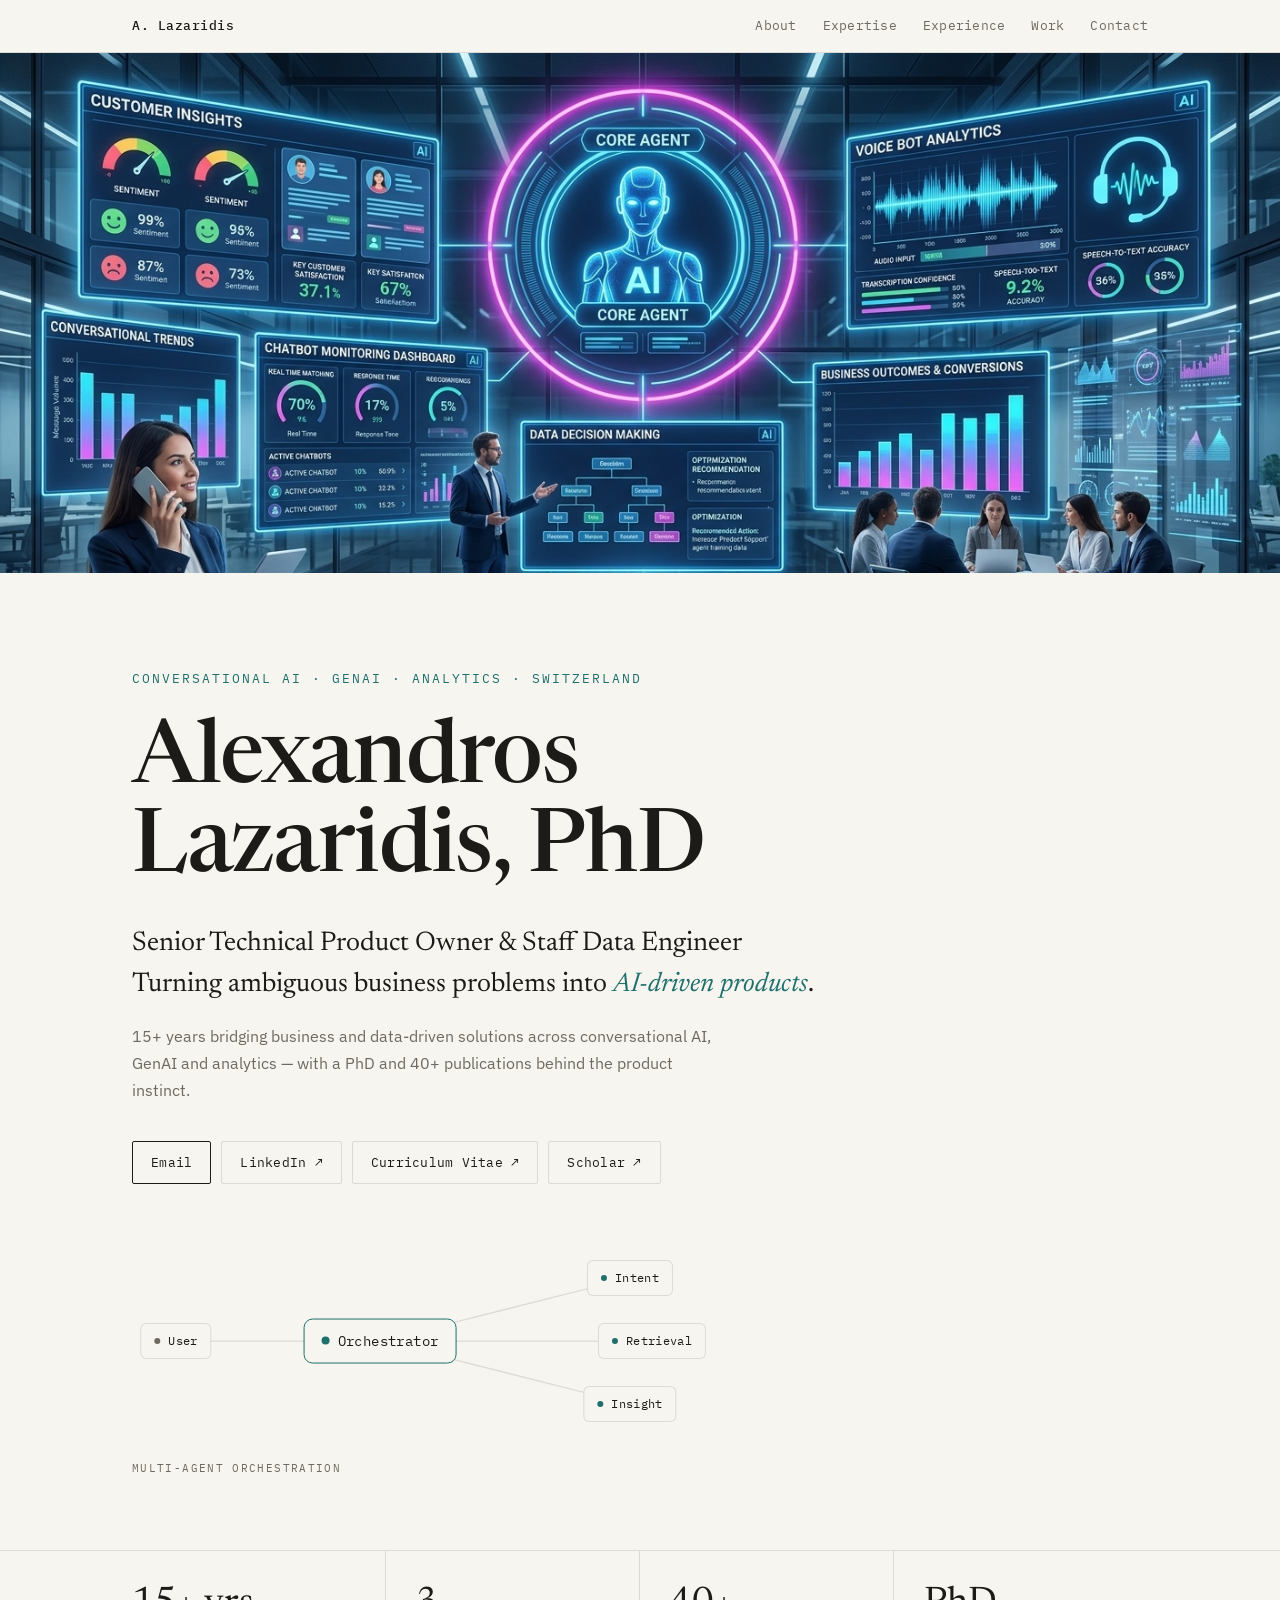
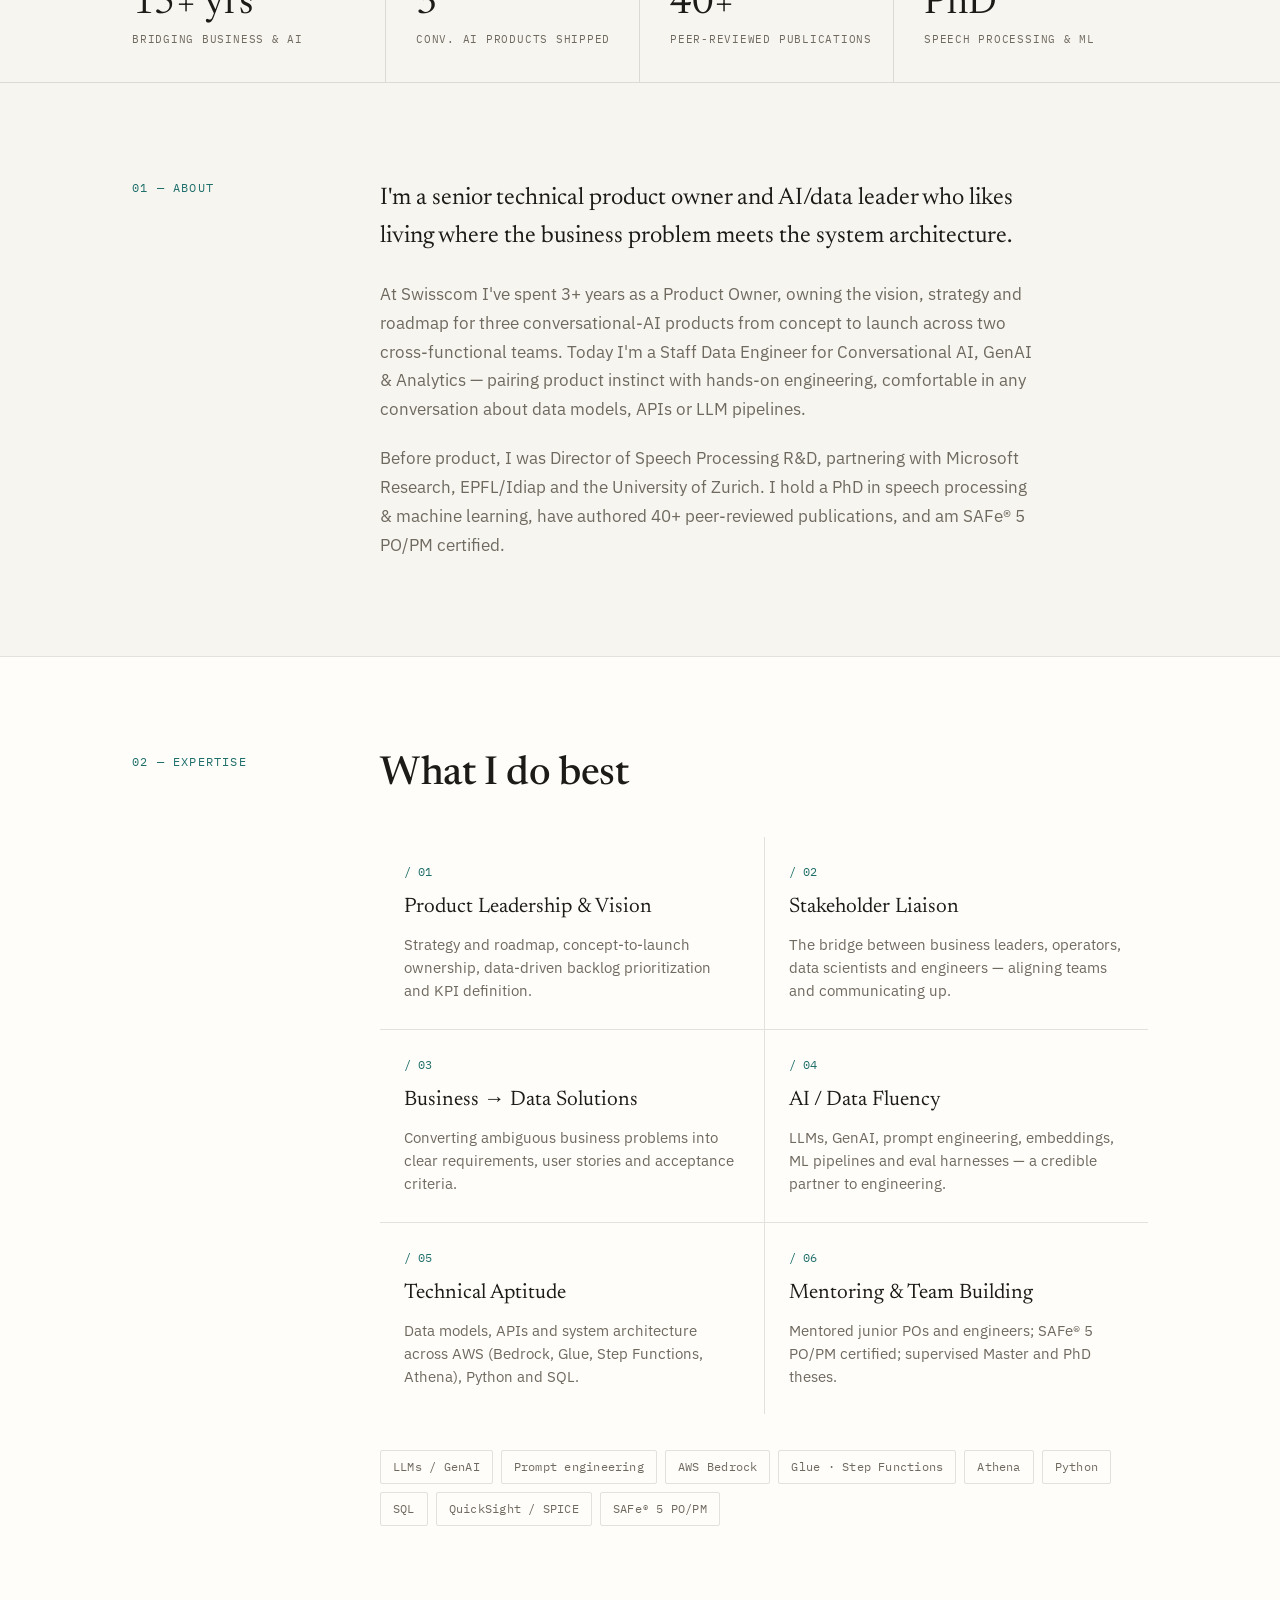
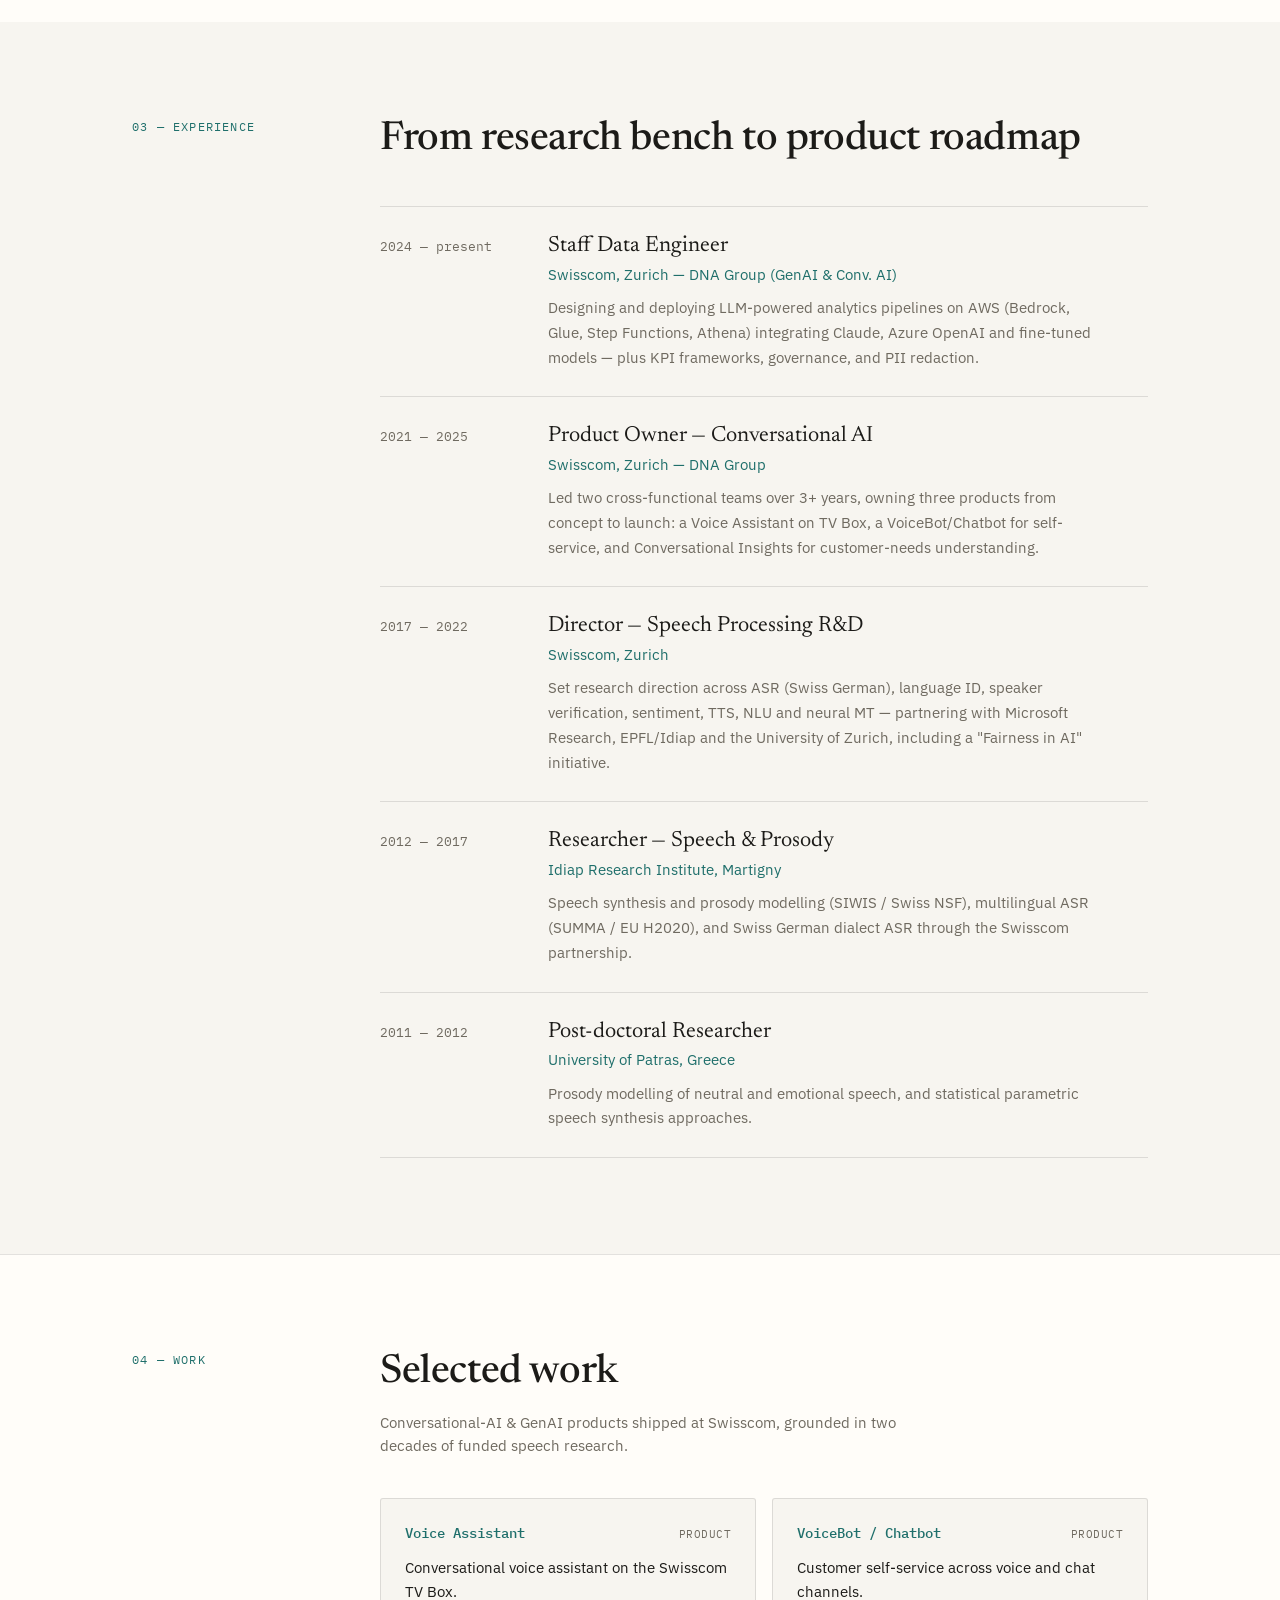
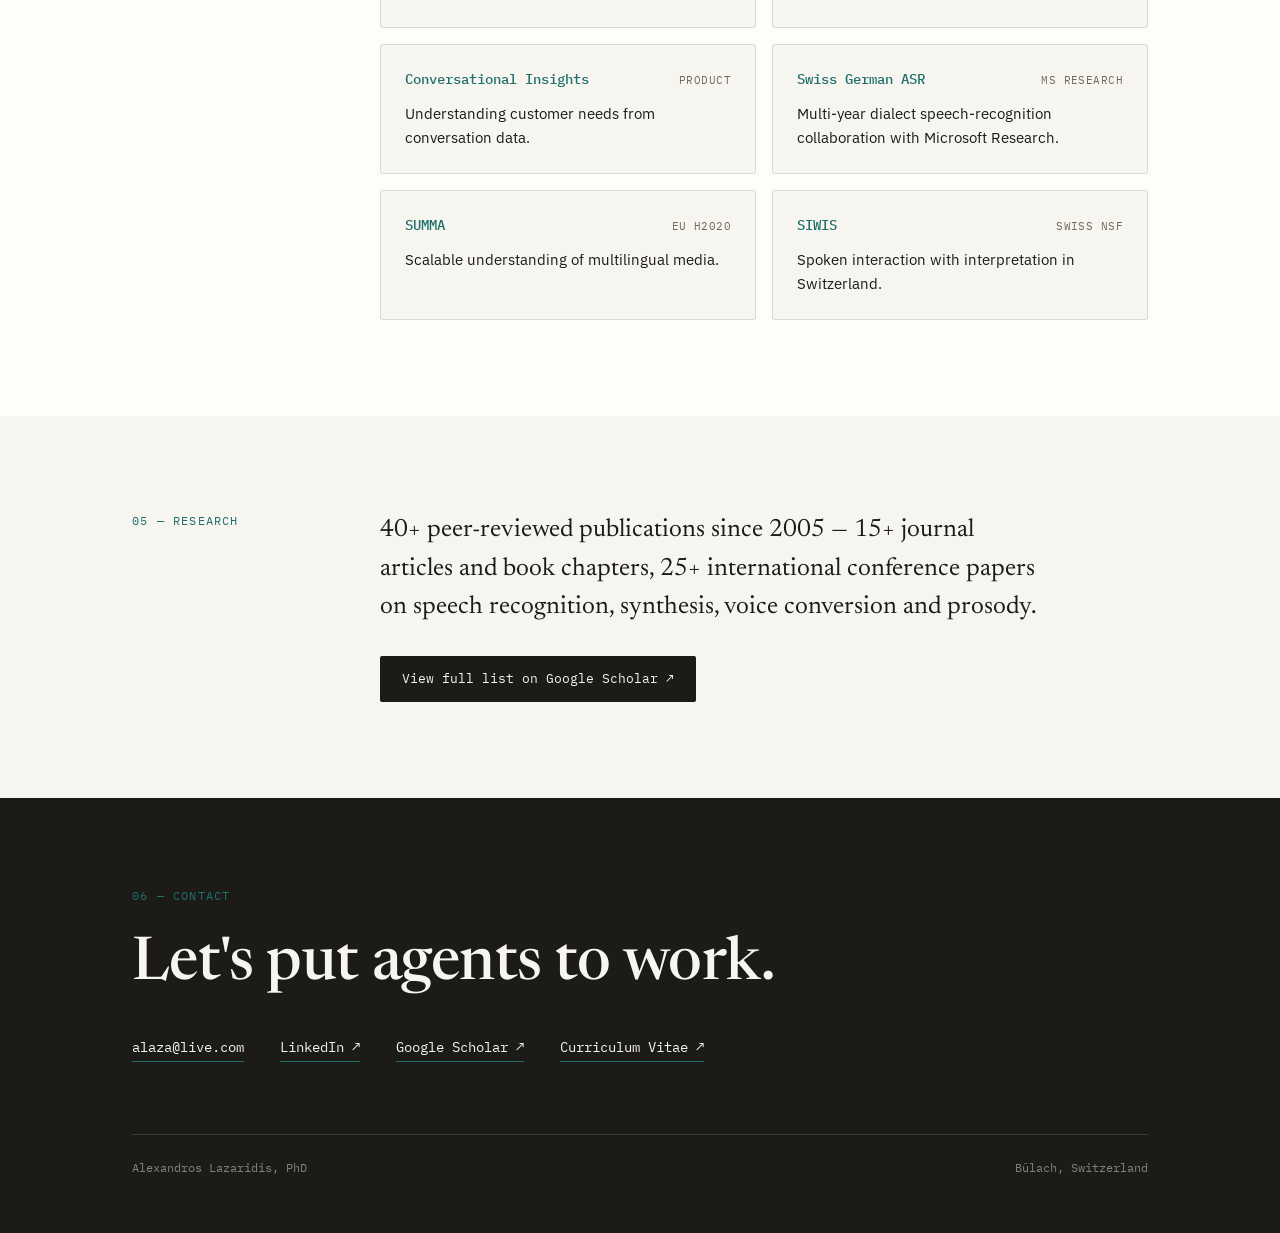
==== commit 1ed3f920: "title and last phrase changes" ====
--- a/index.html
+++ b/index.html
@@ -3,7 +3,7 @@
 <head>
 <meta charset="utf-8">
 <meta name="viewport" content="width=device-width, initial-scale=1">
-<title>Alexandros Lazaridis</title>
+<title>Alexandros Lazaridis, PhD</title>
 <link rel="preconnect" href="https://fonts.googleapis.com">
 <link rel="preconnect" href="https://fonts.gstatic.com" crossorigin>
 <link href="https://fonts.googleapis.com/css2?family=Newsreader:ital,opsz,wght@0,6..72,400;0,6..72,500;0,6..72,600;1,6..72,400&family=IBM+Plex+Sans:wght@400;500;600&family=IBM+Plex+Mono:wght@400;500&display=swap" rel="stylesheet">
@@ -54,8 +54,8 @@
   <!-- HERO -->
   <section style="max-width:1080px; margin:0 auto; padding:96px 32px 64px;">
     <div style="font-family:'IBM Plex Mono', monospace; font-size:12.5px; letter-spacing:0.16em; text-transform:uppercase; color:var(--accent); margin-bottom:28px;">Conversational AI &middot; GenAI &middot; Analytics &middot; Switzerland</div>
-    <h1 style="font-family:'Newsreader', serif; font-weight:500; font-size:clamp(44px, 7vw, 88px); line-height:1.02; letter-spacing:-0.015em; margin:0 0 28px;">Alexandros<br>Lazaridis</h1>
-    <p style="font-family:'Newsreader', serif; font-size:clamp(20px,2.4vw,27px); line-height:1.5; max-width:720px; color:var(--ink); margin:0 0 18px;">Senior Technical Product Owner &amp; Staff Data Engineer — turning ambiguous business problems into <em style="font-style:italic; color:var(--accent);">AI-driven products</em>.</p>
+    <h1 style="font-family:'Newsreader', serif; font-weight:500; font-size:clamp(44px, 7vw, 88px); line-height:1.02; letter-spacing:-0.015em; margin:0 0 28px;">Alexandros<br>Lazaridis, PhD</h1>
+    <p style="font-family:'Newsreader', serif; font-size:clamp(20px,2.4vw,27px); line-height:1.5; max-width:720px; color:var(--ink); margin:0 0 18px;">Senior Technical Product Owner &amp; Staff Data Engineer<br>Turning ambiguous business problems into <em style="font-style:italic; color:var(--accent);">AI-driven products</em>.</p>
     <p style="font-size:16px; line-height:1.7; max-width:600px; color:var(--muted); margin:0 0 36px;">15+ years bridging business and data-driven solutions across conversational AI, GenAI and analytics — with a PhD and 40+ publications behind the product instinct.</p>
 
     <div style="display:flex; flex-wrap:wrap; gap:10px; margin-bottom:52px;">
@@ -320,7 +320,7 @@
   <section id="contact" style="border-top:1px solid var(--ink); background:var(--ink); color:var(--bg);">
     <div style="max-width:1080px; margin:0 auto; padding:88px 32px 56px;">
       <div style="font-family:'IBM Plex Mono', monospace; font-size:12px; letter-spacing:0.1em; text-transform:uppercase; color:var(--accent); margin-bottom:28px;">06 — Contact</div>
-      <h2 style="font-family:'Newsreader', serif; font-weight:500; font-size:clamp(32px,5vw,60px); line-height:1.05; margin:0 0 40px; letter-spacing:-0.01em; max-width:760px;">Let's build something with AI.</h2>
+      <h2 style="font-family:'Newsreader', serif; font-weight:500; font-size:clamp(32px,5vw,60px); line-height:1.05; margin:0 0 40px; letter-spacing:-0.01em; max-width:760px;">Let's put agents to work.</h2>
       <div style="display:flex; flex-wrap:wrap; gap:36px; font-family:'IBM Plex Mono', monospace; font-size:13.5px;">
         <a href="mailto:alaza@live.com" style="text-decoration:none; border-bottom:1px solid var(--accent); padding-bottom:3px;">alaza@live.com</a>
         <a href="https://www.linkedin.com/in/alexandros-lazaridis-0325a649" target="_blank" rel="noopener" style="text-decoration:none; border-bottom:1px solid var(--accent); padding-bottom:3px;">LinkedIn &#8599;</a>
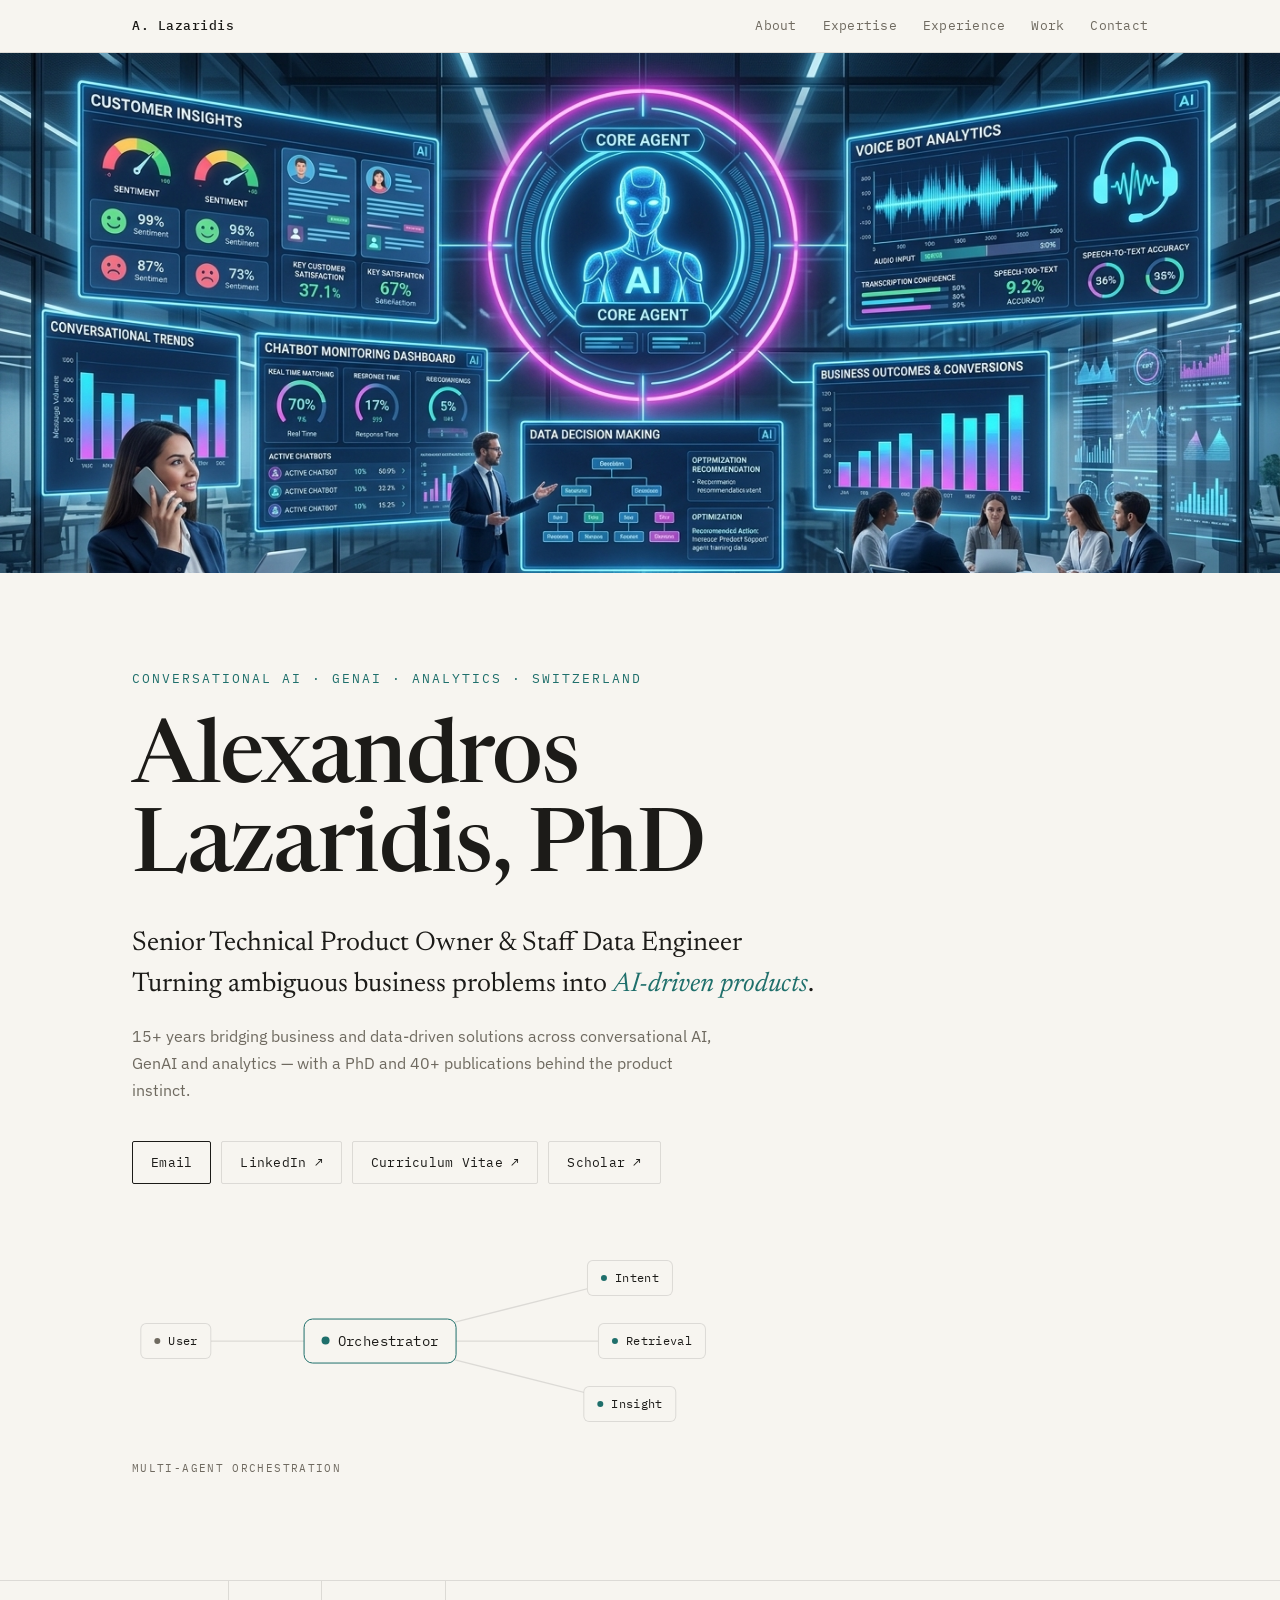
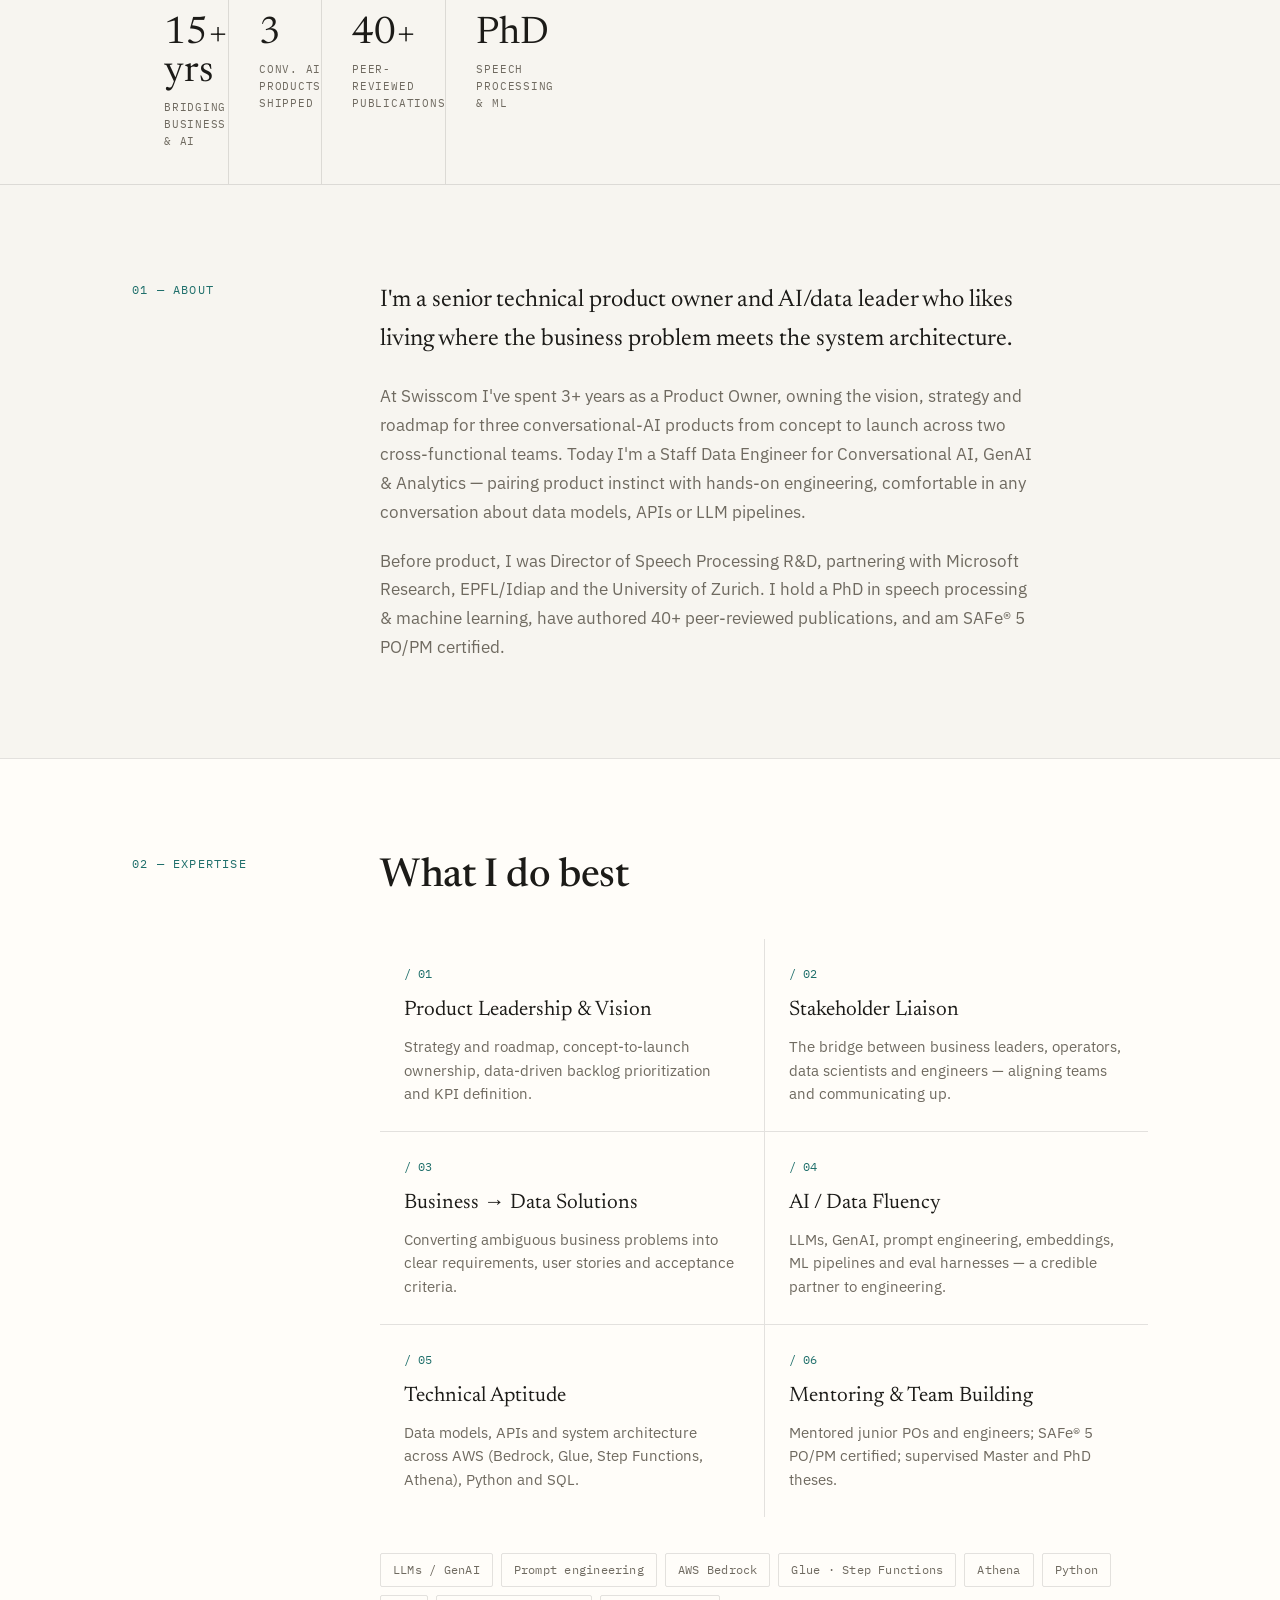
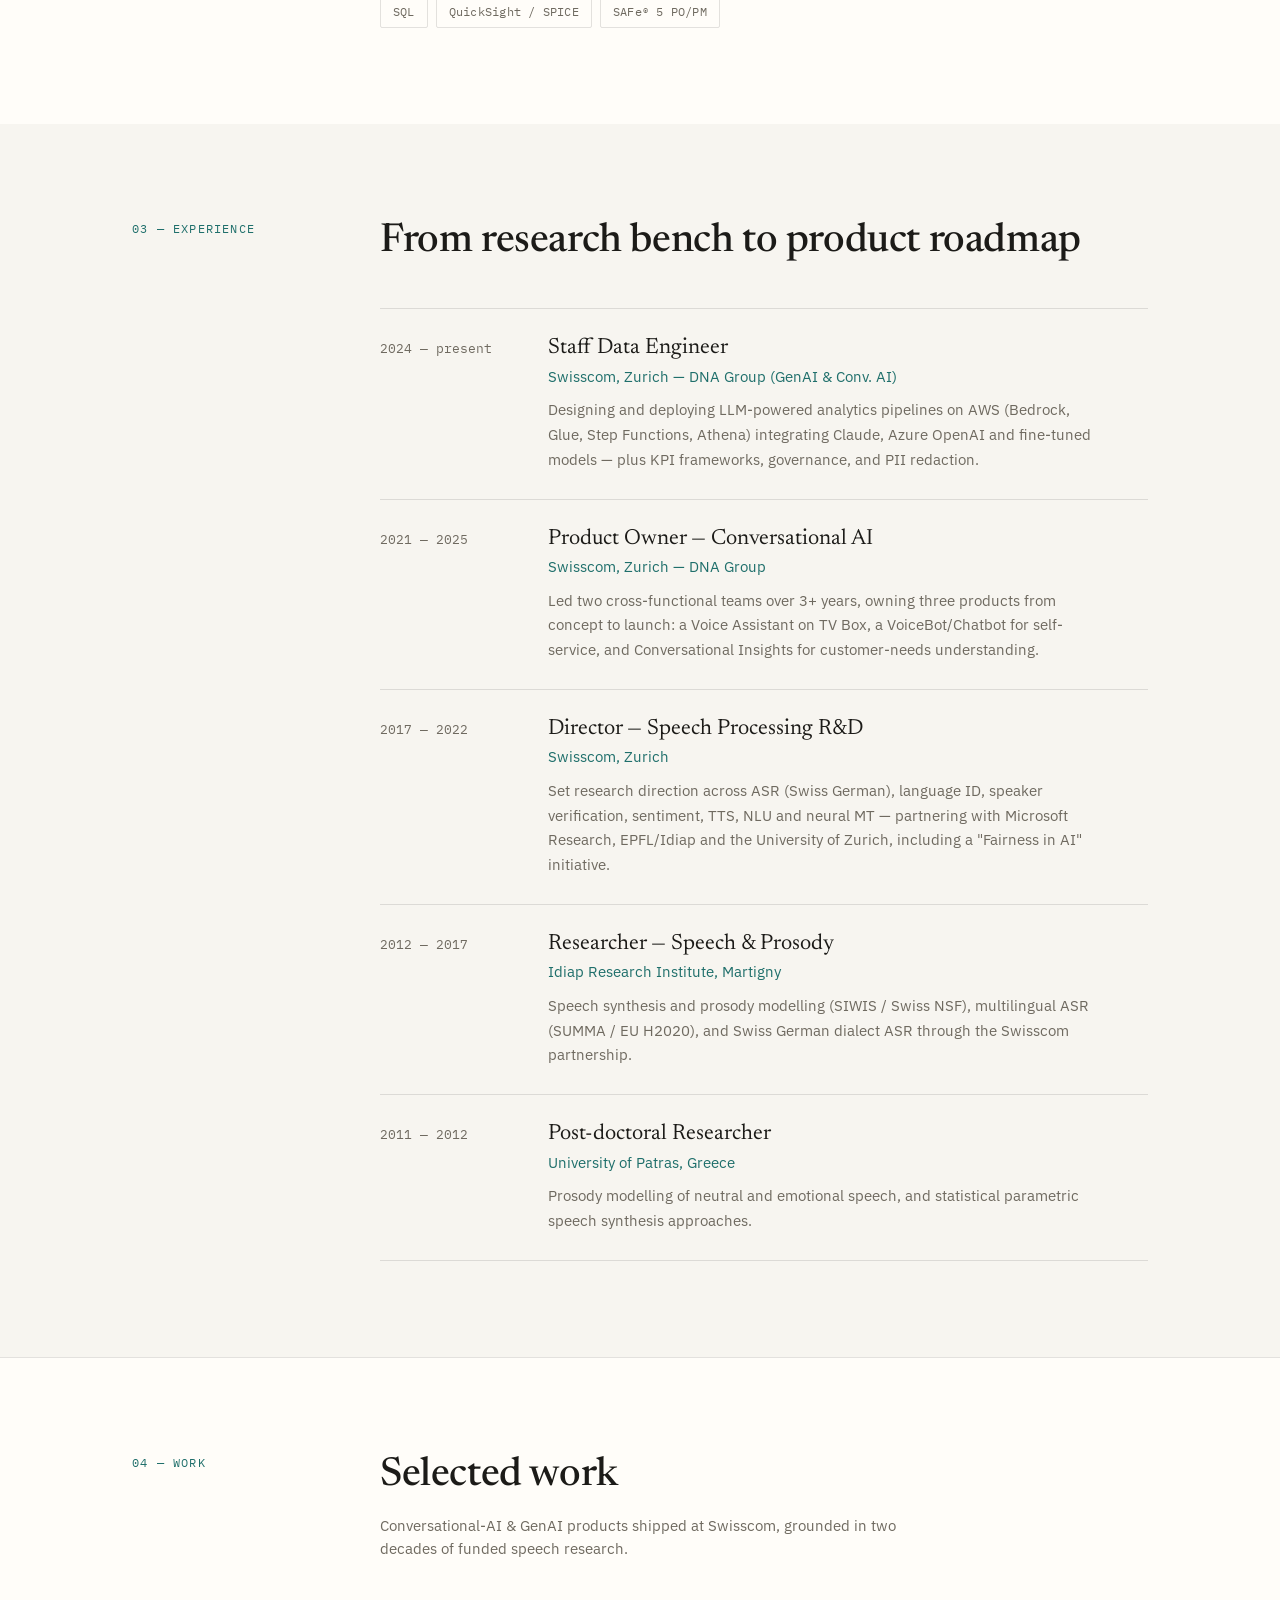
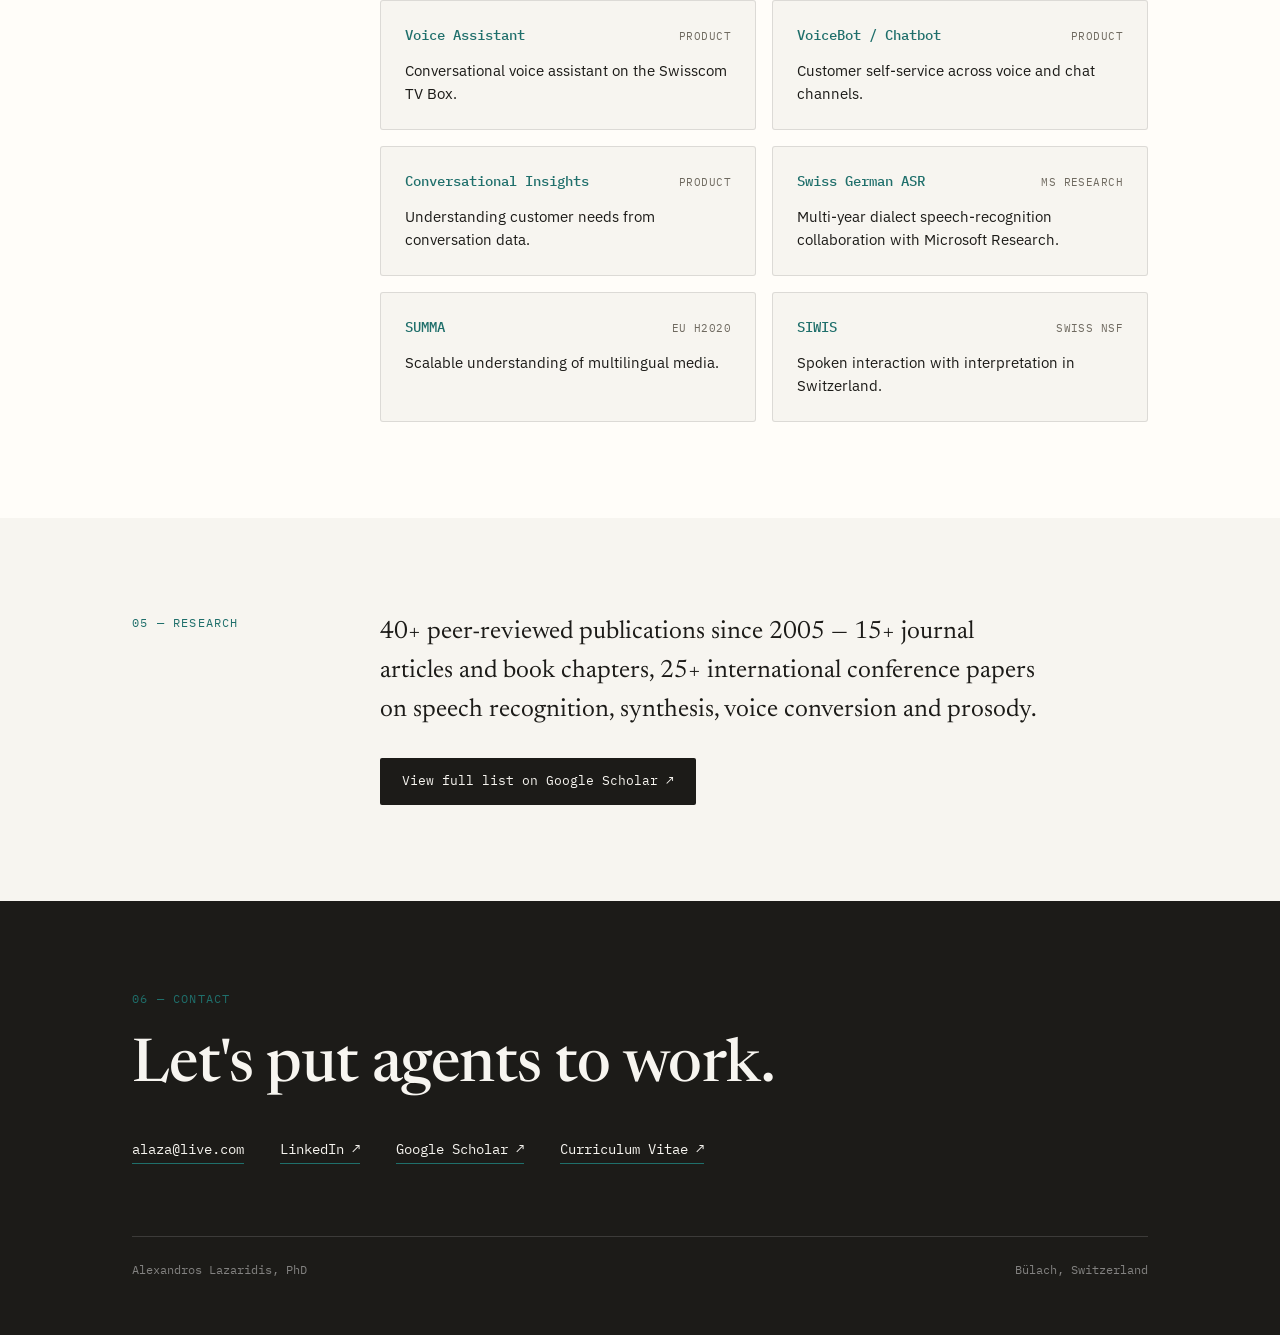
==== commit 1d092380: "fix mobile version" ====
--- a/index.html
+++ b/index.html
@@ -18,6 +18,19 @@
   a { color: inherit; }
   a.btn:hover { background: #1c1b18; color: #f7f5f0; }
   a.btn-outline:hover { border-color: #1c1b18; }
+  @media (max-width: 720px) {
+    .header-bar { padding: 14px 20px !important; }
+    .nav-links { display: none !important; }
+    .hero-pad { padding: 64px 20px 40px !important; }
+    .wrap-pad { padding: 60px 20px !important; }
+    .contact-pad { padding: 60px 20px 44px !important; }
+    .colgrid { grid-template-columns: 1fr !important; gap: 16px !important; }
+    .stats-grid { grid-template-columns: 1fr 1fr !important; padding: 0 20px !important; }
+    .stat-cell { padding: 22px 0 !important; border-right: none !important; }
+    .cards-2 { grid-template-columns: 1fr !important; }
+    .exp-row { grid-template-columns: 1fr !important; gap: 4px !important; }
+    .agent-graph { transform: scale(0.54); transform-origin: top left; height: 115px !important; }
+  }
   :root {
     --accent: #1f6f6b;
     --bg: #f7f5f0;
@@ -32,9 +45,9 @@
 <div style="min-height:100vh; background: var(--bg); color: var(--ink); font-family:'IBM Plex Sans', -apple-system, sans-serif; -webkit-font-smoothing:antialiased; line-height:1.55;">
 
   <header style="position:sticky; top:0; z-index:50; backdrop-filter:saturate(1.4) blur(8px); background: var(--bg); border-bottom:1px solid var(--hair);">
-    <div style="max-width:1080px; margin:0 auto; padding:16px 32px; display:flex; align-items:center; justify-content:space-between; gap:24px;">
+    <div class="header-bar" style="max-width:1080px; margin:0 auto; padding:16px 32px; display:flex; align-items:center; justify-content:space-between; gap:24px;">
       <a href="#top" style="text-decoration:none; font-family:'IBM Plex Mono', monospace; font-size:13px; letter-spacing:0.04em; font-weight:500;">A. Lazaridis</a>
-      <nav style="display:flex; gap:26px; font-family:'IBM Plex Mono', monospace; font-size:12.5px; letter-spacing:0.02em;">
+      <nav class="nav-links" style="display:flex; gap:26px; font-family:'IBM Plex Mono', monospace; font-size:12.5px; letter-spacing:0.02em;">
         <a href="#about" style="text-decoration:none; color:var(--muted);">About</a>
         <a href="#focus" style="text-decoration:none; color:var(--muted);">Expertise</a>
         <a href="#experience" style="text-decoration:none; color:var(--muted);">Experience</a>
@@ -52,7 +65,7 @@
   </div>
 
   <!-- HERO -->
-  <section style="max-width:1080px; margin:0 auto; padding:96px 32px 64px;">
+  <section class="hero-pad" style="max-width:1080px; margin:0 auto; padding:96px 32px 64px;">
     <div style="font-family:'IBM Plex Mono', monospace; font-size:12.5px; letter-spacing:0.16em; text-transform:uppercase; color:var(--accent); margin-bottom:28px;">Conversational AI &middot; GenAI &middot; Analytics &middot; Switzerland</div>
     <h1 style="font-family:'Newsreader', serif; font-weight:500; font-size:clamp(44px, 7vw, 88px); line-height:1.02; letter-spacing:-0.015em; margin:0 0 28px;">Alexandros<br>Lazaridis, PhD</h1>
     <p style="font-family:'Newsreader', serif; font-size:clamp(20px,2.4vw,27px); line-height:1.5; max-width:720px; color:var(--ink); margin:0 0 18px;">Senior Technical Product Owner &amp; Staff Data Engineer<br>Turning ambiguous business problems into <em style="font-style:italic; color:var(--accent);">AI-driven products</em>.</p>
@@ -66,7 +79,8 @@
     </div>
 
     <!-- agent orchestration graph -->
-    <div style="position:relative; width:100%; max-width:600px; height:210px; margin-bottom:40px;">
+    <div class="agent-wrap" style="position:relative; width:100%; max-width:600px; margin-bottom:40px; overflow:hidden;">
+      <div class="agent-graph" style="position:relative; width:600px; height:210px;">
       <svg viewBox="0 0 600 210" width="100%" height="210" style="position:absolute; inset:0; overflow:visible;">
         <line x1="44" y1="105" x2="248" y2="105" style="stroke:var(--hair); stroke-width:1.25px;"></line>
         <line x1="248" y1="105" x2="498" y2="42" style="stroke:var(--hair); stroke-width:1.25px;"></line>
@@ -98,26 +112,28 @@
         <span style="width:6px; height:6px; border-radius:50%; background:var(--accent); animation:pulse 1.8s ease-in-out 1.2s infinite;"></span>
         <span style="font-family:'IBM Plex Mono', monospace; font-size:11.5px; letter-spacing:0.03em; color:var(--ink);">Insight</span>
       </div>
-      <div style="position:absolute; left:0; bottom:-30px; font-family:'IBM Plex Mono', monospace; font-size:10.5px; letter-spacing:0.13em; text-transform:uppercase; color:var(--muted);">Multi-agent orchestration</div>
+      </div>
+      <div style="margin-top:14px; font-family:'IBM Plex Mono', monospace; font-size:10.5px; letter-spacing:0.13em; text-transform:uppercase; color:var(--muted);">Multi-agent orchestration</div>
     </div>
   </section>
 
   <!-- STATS STRIP -->
   <section style="border-top:1px solid var(--hair); border-bottom:1px solid var(--hair);">
     <div style="max-width:1080px; margin:0 auto; padding:0 32px; display:grid; grid-template-columns:repeat(4, 1fr);">
-      <div style="padding:34px 0; border-right:1px solid var(--hair);">
+    <div class="stats-grid" style="max-width:1080px; margin:0 auto; padding:0 32px; display:grid; grid-template-columns:repeat(4, 1fr);">
+      <div class="stat-cell" style="padding:34px 0; border-right:1px solid var(--hair);">
         <div style="font-family:'Newsreader', serif; font-size:38px; line-height:1; margin-bottom:8px;">15+ yrs</div>
         <div style="font-family:'IBM Plex Mono', monospace; font-size:11px; letter-spacing:0.07em; text-transform:uppercase; color:var(--muted);">Bridging business &amp; AI</div>
       </div>
-      <div style="padding:34px 0 34px 30px; border-right:1px solid var(--hair);">
+      <div class="stat-cell" style="padding:34px 0 34px 30px; border-right:1px solid var(--hair);">
         <div style="font-family:'Newsreader', serif; font-size:38px; line-height:1; margin-bottom:8px;">3</div>
         <div style="font-family:'IBM Plex Mono', monospace; font-size:11px; letter-spacing:0.07em; text-transform:uppercase; color:var(--muted);">Conv. AI products shipped</div>
       </div>
-      <div style="padding:34px 0 34px 30px; border-right:1px solid var(--hair);">
+      <div class="stat-cell" style="padding:34px 0 34px 30px; border-right:1px solid var(--hair);">
         <div style="font-family:'Newsreader', serif; font-size:38px; line-height:1; margin-bottom:8px;">40+</div>
         <div style="font-family:'IBM Plex Mono', monospace; font-size:11px; letter-spacing:0.07em; text-transform:uppercase; color:var(--muted);">Peer-reviewed publications</div>
       </div>
-      <div style="padding:34px 0 34px 30px;">
+      <div class="stat-cell" style="padding:34px 0 34px 30px;">
         <div style="font-family:'Newsreader', serif; font-size:38px; line-height:1; margin-bottom:8px;">PhD</div>
         <div style="font-family:'IBM Plex Mono', monospace; font-size:11px; letter-spacing:0.07em; text-transform:uppercase; color:var(--muted);">Speech processing &amp; ML</div>
       </div>
@@ -125,8 +141,8 @@
   </section>
 
   <!-- ABOUT -->
-  <section id="about" style="max-width:1080px; margin:0 auto; padding:96px 32px;">
-    <div style="display:grid; grid-template-columns:200px 1fr; gap:48px;">
+  <section id="about" class="wrap-pad" style="max-width:1080px; margin:0 auto; padding:96px 32px;">
+    <div class="colgrid" style="display:grid; grid-template-columns:200px 1fr; gap:48px;">
       <div style="font-family:'IBM Plex Mono', monospace; font-size:12px; letter-spacing:0.1em; text-transform:uppercase; color:var(--accent);">01 — About</div>
       <div style="max-width:660px;">
         <p style="font-family:'Newsreader', serif; font-size:clamp(20px,2vw,24px); line-height:1.6; margin:0 0 24px;">I'm a senior technical product owner and AI/data leader who likes living where the business problem meets the system architecture.</p>
@@ -138,12 +154,12 @@
 
   <!-- EXPERTISE -->
   <section id="focus" style="border-top:1px solid var(--hair); background:var(--panel);">
-    <div style="max-width:1080px; margin:0 auto; padding:96px 32px;">
-      <div style="display:grid; grid-template-columns:200px 1fr; gap:48px;">
+    <div class="wrap-pad" style="max-width:1080px; margin:0 auto; padding:96px 32px;">
+      <div class="colgrid" style="display:grid; grid-template-columns:200px 1fr; gap:48px;">
         <div style="font-family:'IBM Plex Mono', monospace; font-size:12px; letter-spacing:0.1em; text-transform:uppercase; color:var(--accent);">02 — Expertise</div>
         <div>
           <h2 style="font-family:'Newsreader', serif; font-weight:500; font-size:clamp(28px,3.4vw,40px); line-height:1.1; margin:0 0 40px; letter-spacing:-0.01em;">What I do best</h2>
-          <div style="display:grid; grid-template-columns:repeat(2,1fr); gap:1px; background:var(--hair);">
+          <div class="cards-2" style="display:grid; grid-template-columns:repeat(2,1fr); gap:1px; background:var(--hair);">
             <div style="background:var(--panel); padding:26px 24px;">
               <div style="font-family:'IBM Plex Mono', monospace; font-size:11.5px; color:var(--accent); margin-bottom:12px;">/ 01</div>
               <div style="font-family:'Newsreader', serif; font-size:21px; margin-bottom:8px;">Product Leadership &amp; Vision</div>
@@ -192,13 +208,13 @@
   </section>
 
   <!-- EXPERIENCE -->
-  <section id="experience" style="max-width:1080px; margin:0 auto; padding:96px 32px;">
-    <div style="display:grid; grid-template-columns:200px 1fr; gap:48px;">
+  <section id="experience" class="wrap-pad" style="max-width:1080px; margin:0 auto; padding:96px 32px;">
+    <div class="colgrid" style="display:grid; grid-template-columns:200px 1fr; gap:48px;">
       <div style="font-family:'IBM Plex Mono', monospace; font-size:12px; letter-spacing:0.1em; text-transform:uppercase; color:var(--accent);">03 — Experience</div>
       <div>
         <h2 style="font-family:'Newsreader', serif; font-weight:500; font-size:clamp(28px,3.4vw,40px); line-height:1.1; margin:0 0 44px; letter-spacing:-0.01em;">From research bench to product roadmap</h2>
 
-        <div style="display:grid; grid-template-columns:140px 1fr; gap:28px; padding:26px 0; border-top:1px solid var(--hair);">
+        <div class="exp-row" style="display:grid; grid-template-columns:140px 1fr; gap:28px; padding:26px 0; border-top:1px solid var(--hair);">
           <div style="font-family:'IBM Plex Mono', monospace; font-size:12.5px; color:var(--muted); padding-top:4px;">2024 — present</div>
           <div>
             <div style="font-family:'Newsreader', serif; font-size:22px; line-height:1.25; margin-bottom:3px;">Staff Data Engineer</div>
@@ -207,7 +223,7 @@
           </div>
         </div>
 
-        <div style="display:grid; grid-template-columns:140px 1fr; gap:28px; padding:26px 0; border-top:1px solid var(--hair);">
+        <div class="exp-row" style="display:grid; grid-template-columns:140px 1fr; gap:28px; padding:26px 0; border-top:1px solid var(--hair);">
           <div style="font-family:'IBM Plex Mono', monospace; font-size:12.5px; color:var(--muted); padding-top:4px;">2021 — 2025</div>
           <div>
             <div style="font-family:'Newsreader', serif; font-size:22px; line-height:1.25; margin-bottom:3px;">Product Owner — Conversational AI</div>
@@ -216,7 +232,7 @@
           </div>
         </div>
 
-        <div style="display:grid; grid-template-columns:140px 1fr; gap:28px; padding:26px 0; border-top:1px solid var(--hair);">
+        <div class="exp-row" style="display:grid; grid-template-columns:140px 1fr; gap:28px; padding:26px 0; border-top:1px solid var(--hair);">
           <div style="font-family:'IBM Plex Mono', monospace; font-size:12.5px; color:var(--muted); padding-top:4px;">2017 — 2022</div>
           <div>
             <div style="font-family:'Newsreader', serif; font-size:22px; line-height:1.25; margin-bottom:3px;">Director — Speech Processing R&amp;D</div>
@@ -225,7 +241,7 @@
           </div>
         </div>
 
-        <div style="display:grid; grid-template-columns:140px 1fr; gap:28px; padding:26px 0; border-top:1px solid var(--hair);">
+        <div class="exp-row" style="display:grid; grid-template-columns:140px 1fr; gap:28px; padding:26px 0; border-top:1px solid var(--hair);">
           <div style="font-family:'IBM Plex Mono', monospace; font-size:12.5px; color:var(--muted); padding-top:4px;">2012 — 2017</div>
           <div>
             <div style="font-family:'Newsreader', serif; font-size:22px; line-height:1.25; margin-bottom:3px;">Researcher — Speech &amp; Prosody</div>
@@ -234,7 +250,7 @@
           </div>
         </div>
 
-        <div style="display:grid; grid-template-columns:140px 1fr; gap:28px; padding:26px 0; border-top:1px solid var(--hair);">
+        <div class="exp-row" style="display:grid; grid-template-columns:140px 1fr; gap:28px; padding:26px 0; border-top:1px solid var(--hair);">
           <div style="font-family:'IBM Plex Mono', monospace; font-size:12.5px; color:var(--muted); padding-top:4px;">2011 — 2012</div>
           <div>
             <div style="font-family:'Newsreader', serif; font-size:22px; line-height:1.25; margin-bottom:3px;">Post-doctoral Researcher</div>
@@ -250,13 +266,13 @@
 
   <!-- WORK -->
   <section id="projects" style="border-top:1px solid var(--hair); background:var(--panel);">
-    <div style="max-width:1080px; margin:0 auto; padding:96px 32px;">
-      <div style="display:grid; grid-template-columns:200px 1fr; gap:48px;">
+    <div class="wrap-pad" style="max-width:1080px; margin:0 auto; padding:96px 32px;">
+      <div class="colgrid" style="display:grid; grid-template-columns:200px 1fr; gap:48px;">
         <div style="font-family:'IBM Plex Mono', monospace; font-size:12px; letter-spacing:0.1em; text-transform:uppercase; color:var(--accent);">04 — Work</div>
         <div>
           <h2 style="font-family:'Newsreader', serif; font-weight:500; font-size:clamp(28px,3.4vw,40px); line-height:1.1; margin:0 0 16px; letter-spacing:-0.01em;">Selected work</h2>
           <p style="font-size:15px; color:var(--muted); margin:0 0 40px; max-width:540px;">Conversational-AI &amp; GenAI products shipped at Swisscom, grounded in two decades of funded speech research.</p>
-          <div style="display:grid; grid-template-columns:repeat(2,1fr); gap:16px;">
+          <div class="cards-2" style="display:grid; grid-template-columns:repeat(2,1fr); gap:16px;">
             <div style="background:var(--bg); border:1px solid var(--hair); border-radius:3px; padding:24px;">
               <div style="display:flex; justify-content:space-between; align-items:baseline; gap:12px; margin-bottom:12px;">
                 <div style="font-family:'IBM Plex Mono', monospace; font-size:14px; font-weight:500; color:var(--accent);">Voice Assistant</div>
@@ -306,8 +322,8 @@
   </section>
 
   <!-- PUBLICATIONS -->
-  <section id="publications" style="max-width:1080px; margin:0 auto; padding:96px 32px;">
-    <div style="display:grid; grid-template-columns:200px 1fr; gap:48px;">
+  <section id="publications" class="wrap-pad" style="max-width:1080px; margin:0 auto; padding:96px 32px;">
+    <div class="colgrid" style="display:grid; grid-template-columns:200px 1fr; gap:48px;">
       <div style="font-family:'IBM Plex Mono', monospace; font-size:12px; letter-spacing:0.1em; text-transform:uppercase; color:var(--accent);">05 — Research</div>
       <div style="max-width:660px;">
         <p style="font-family:'Newsreader', serif; font-size:clamp(20px,2vw,25px); line-height:1.55; margin:0 0 28px;">40+ peer-reviewed publications since 2005 — 15+ journal articles and book chapters, 25+ international conference papers on speech recognition, synthesis, voice conversion and prosody.</p>
@@ -318,7 +334,7 @@
 
   <!-- CONTACT / FOOTER -->
   <section id="contact" style="border-top:1px solid var(--ink); background:var(--ink); color:var(--bg);">
-    <div style="max-width:1080px; margin:0 auto; padding:88px 32px 56px;">
+    <div class="contact-pad" style="max-width:1080px; margin:0 auto; padding:88px 32px 56px;">
       <div style="font-family:'IBM Plex Mono', monospace; font-size:12px; letter-spacing:0.1em; text-transform:uppercase; color:var(--accent); margin-bottom:28px;">06 — Contact</div>
       <h2 style="font-family:'Newsreader', serif; font-weight:500; font-size:clamp(32px,5vw,60px); line-height:1.05; margin:0 0 40px; letter-spacing:-0.01em; max-width:760px;">Let's put agents to work.</h2>
       <div style="display:flex; flex-wrap:wrap; gap:36px; font-family:'IBM Plex Mono', monospace; font-size:13.5px;">
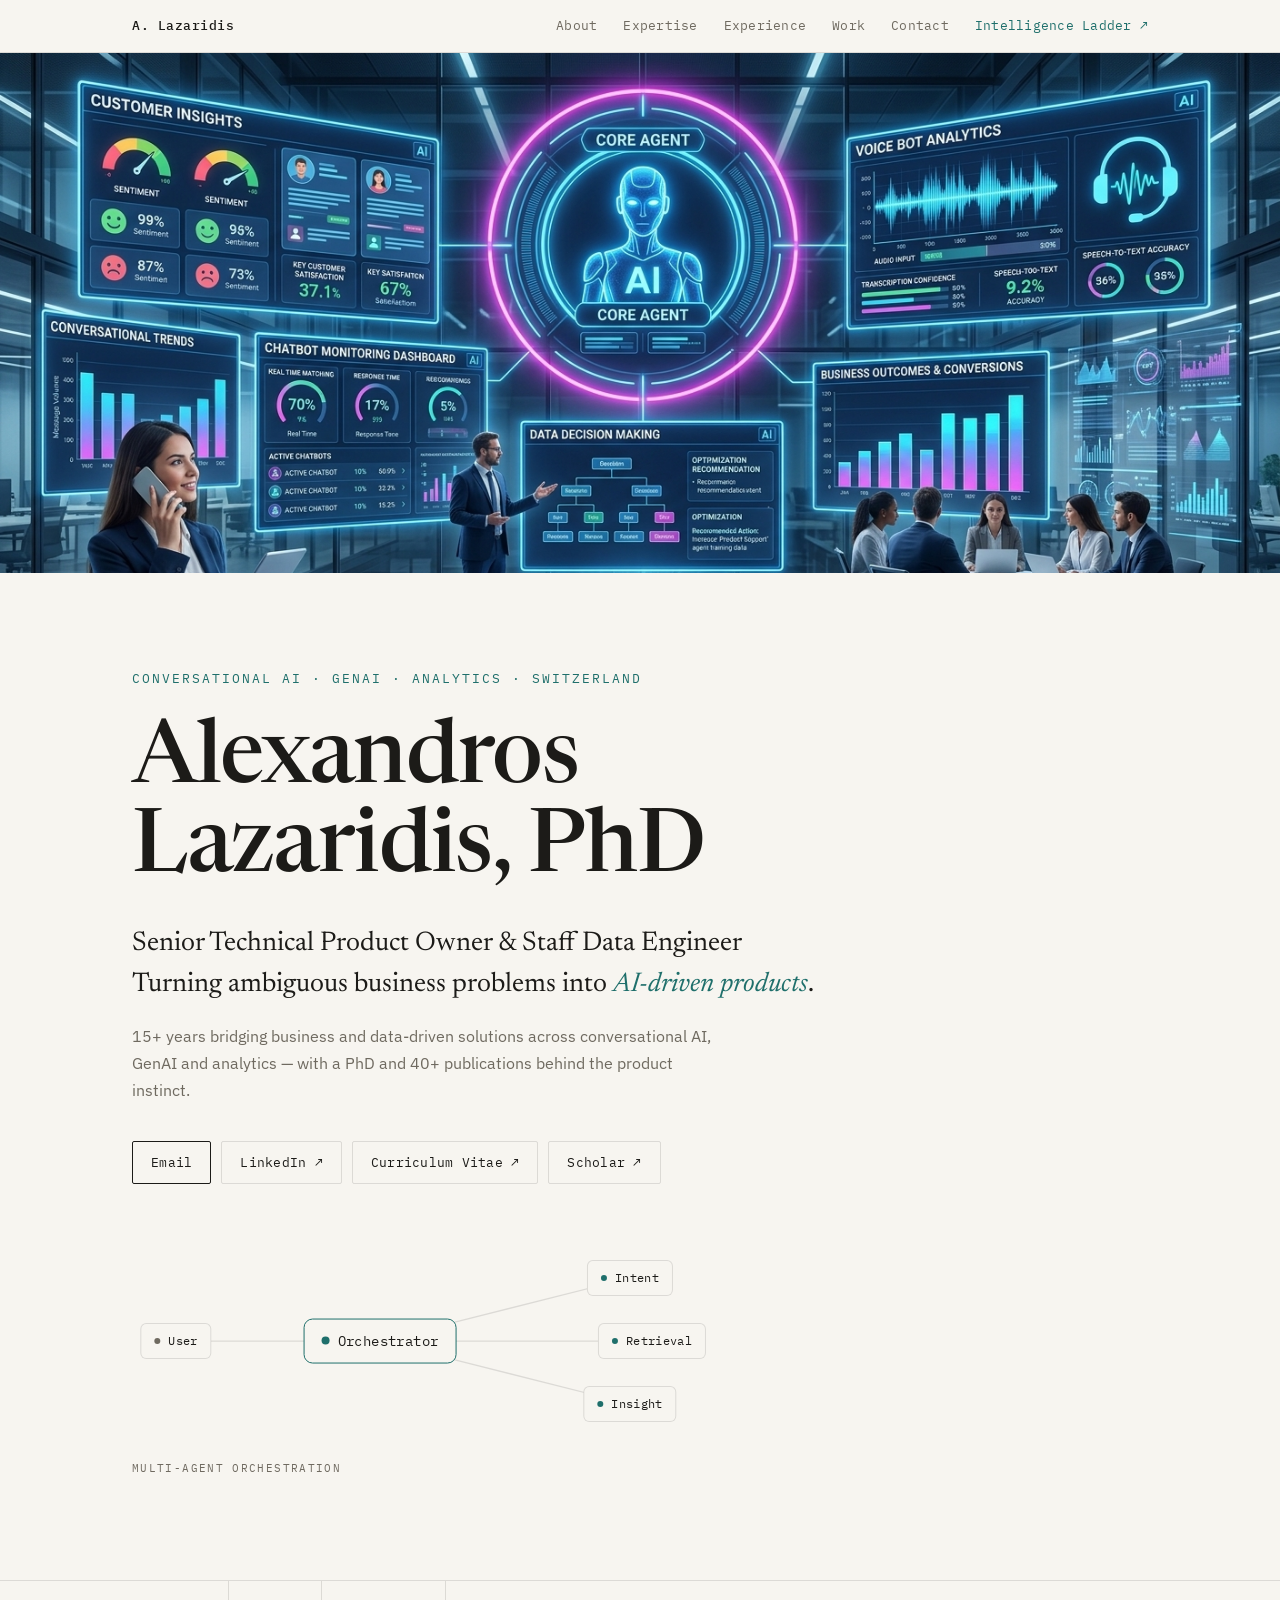
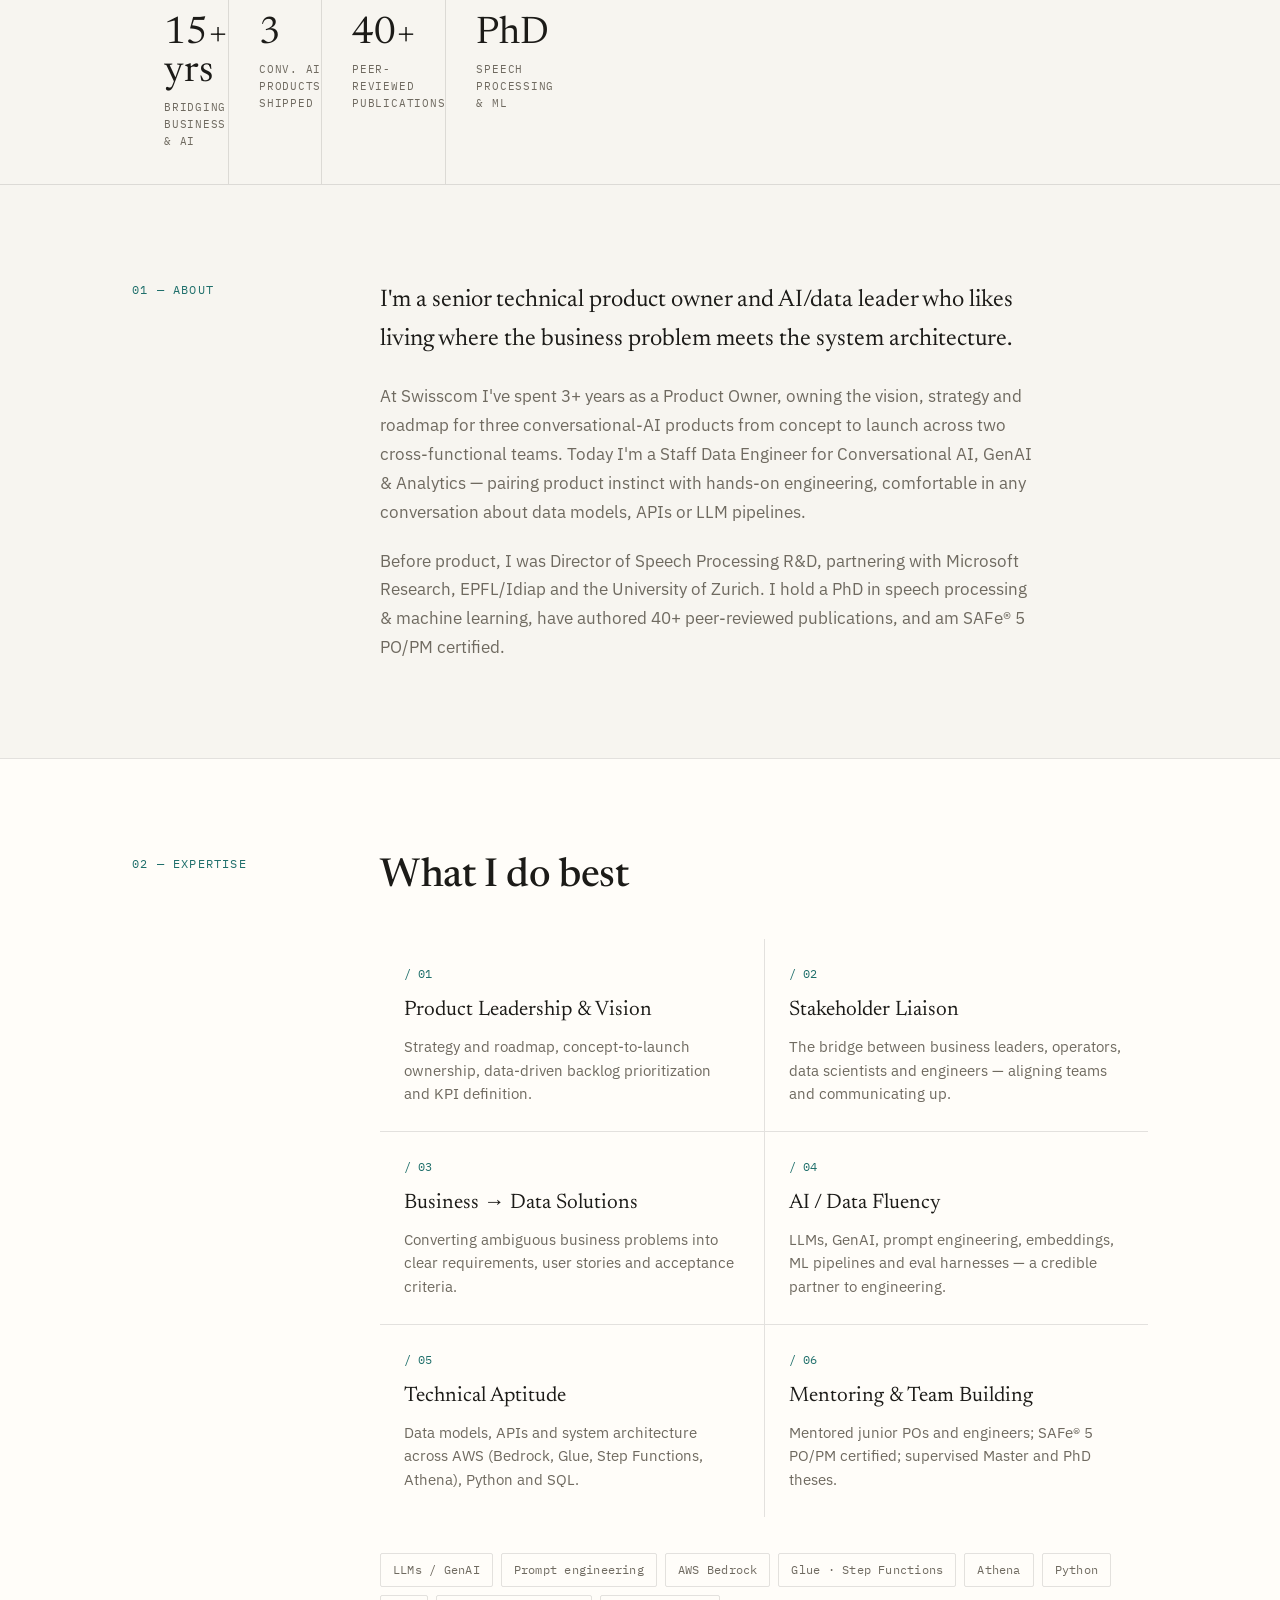
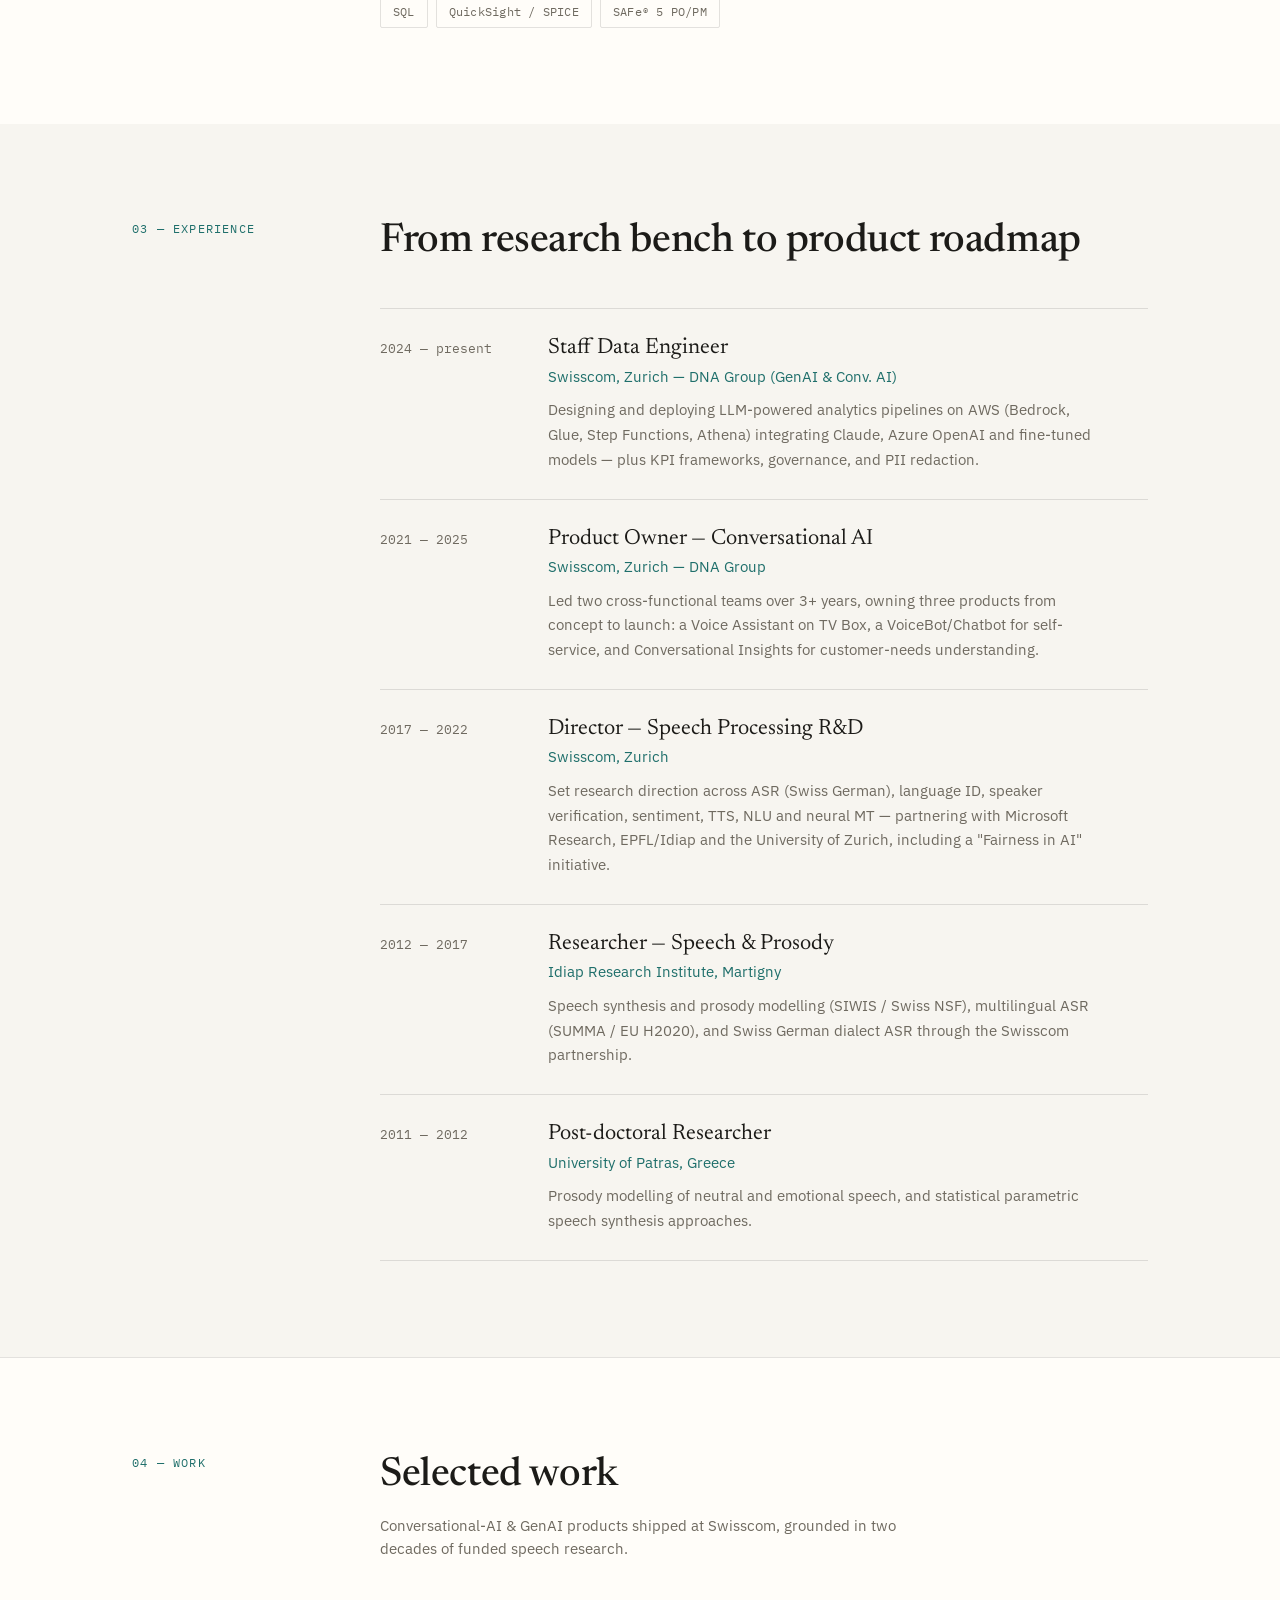
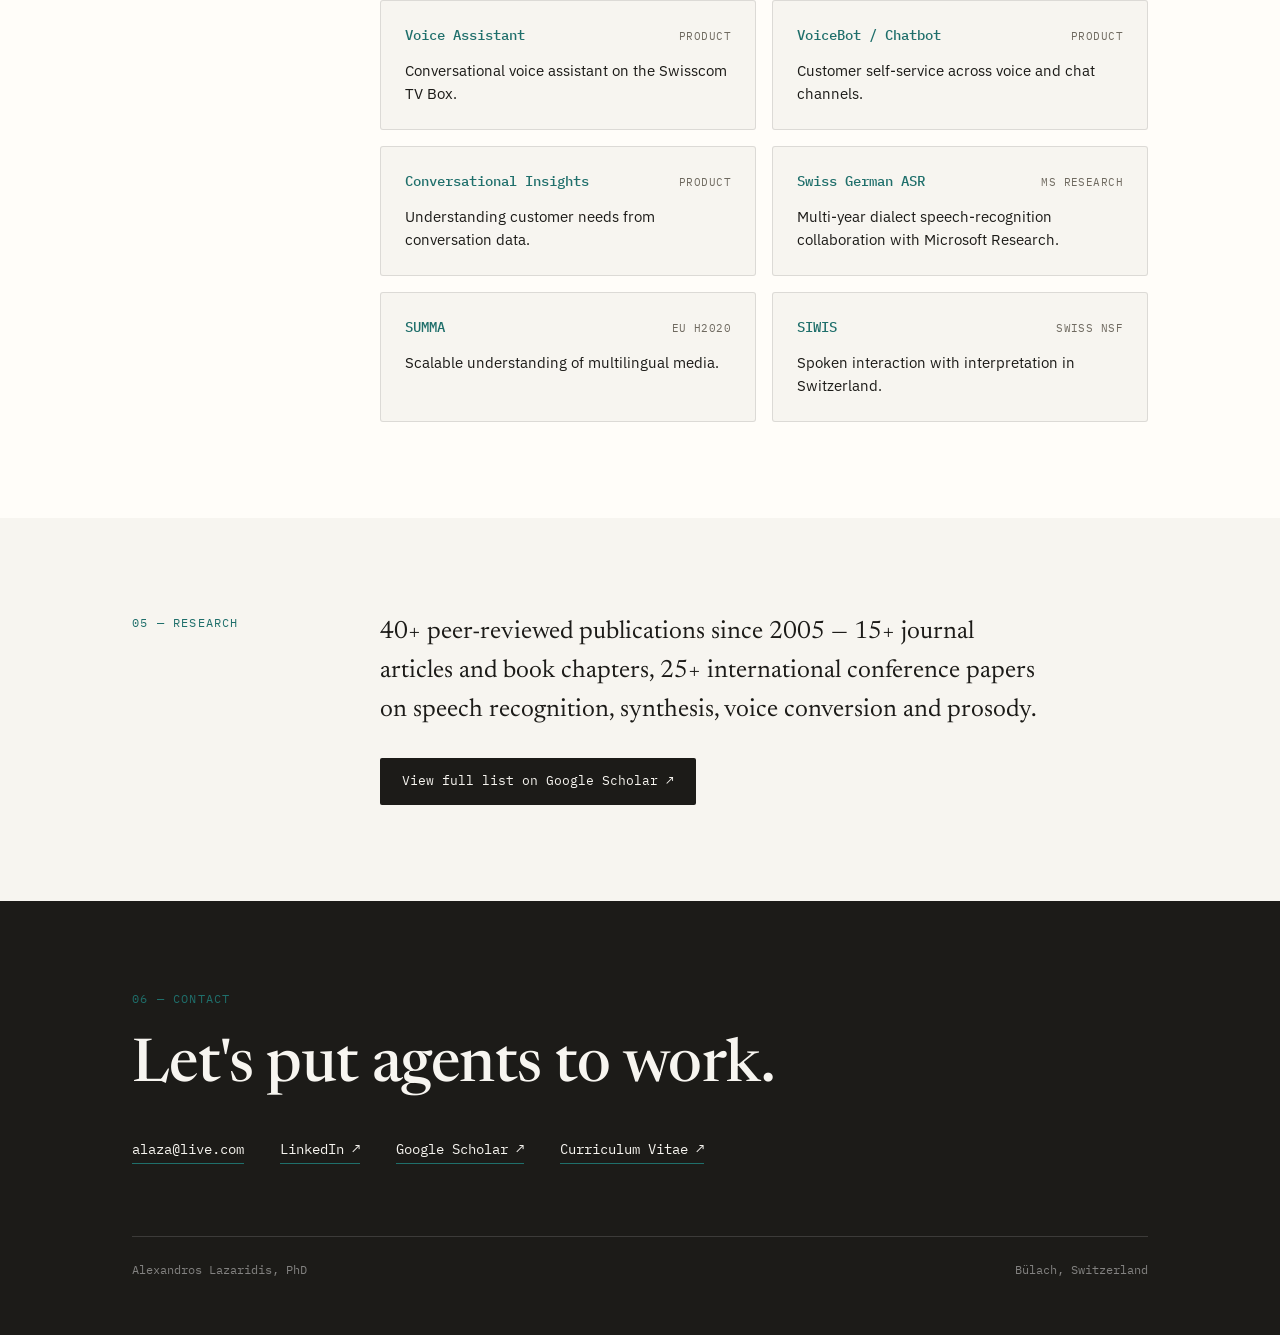
==== commit 2b377e00: "Add public Intelligence Ladder page" ====
--- a/index.html
+++ b/index.html
@@ -53,6 +53,7 @@
         <a href="#experience" style="text-decoration:none; color:var(--muted);">Experience</a>
         <a href="#projects" style="text-decoration:none; color:var(--muted);">Work</a>
         <a href="#contact" style="text-decoration:none; color:var(--muted);">Contact</a>
+        <a href="/intelligence-ladder/" style="text-decoration:none; color:var(--accent);">Intelligence Ladder ↗</a>
       </nav>
     </div>
   </header>
